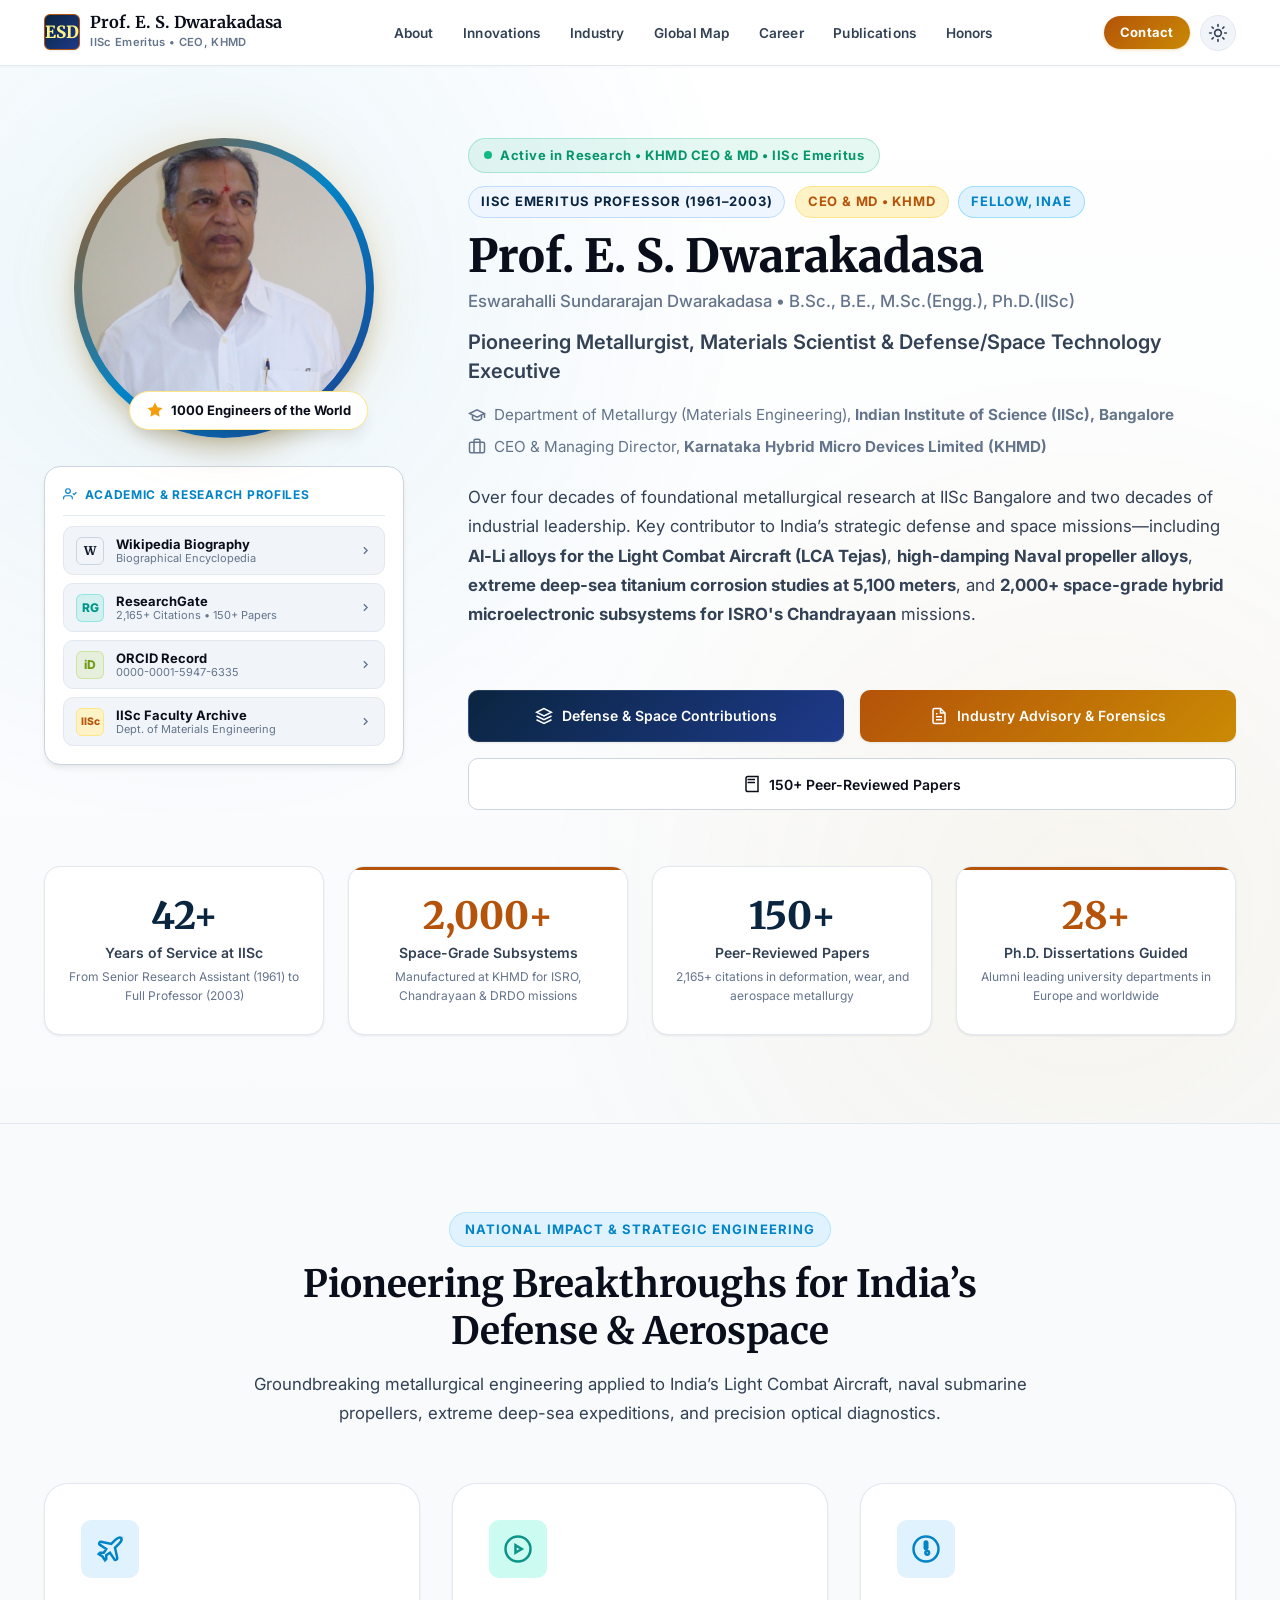
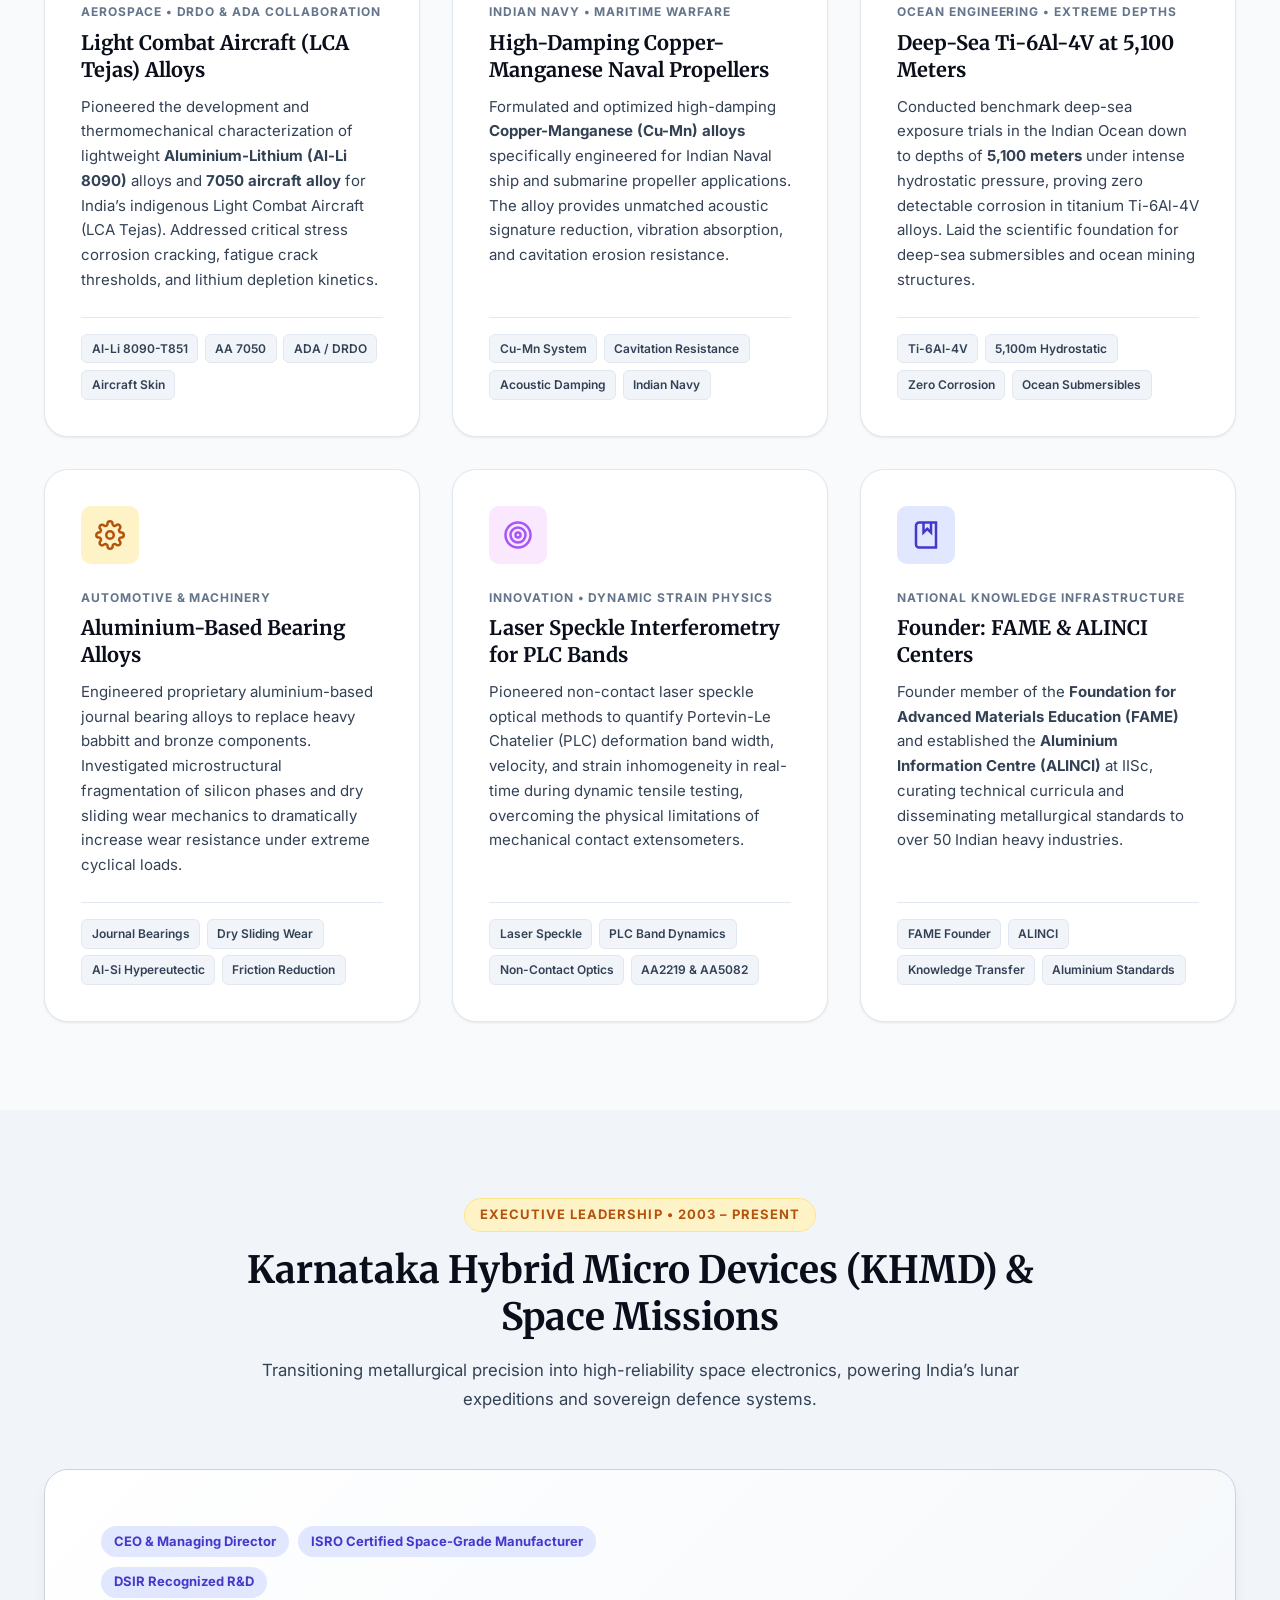
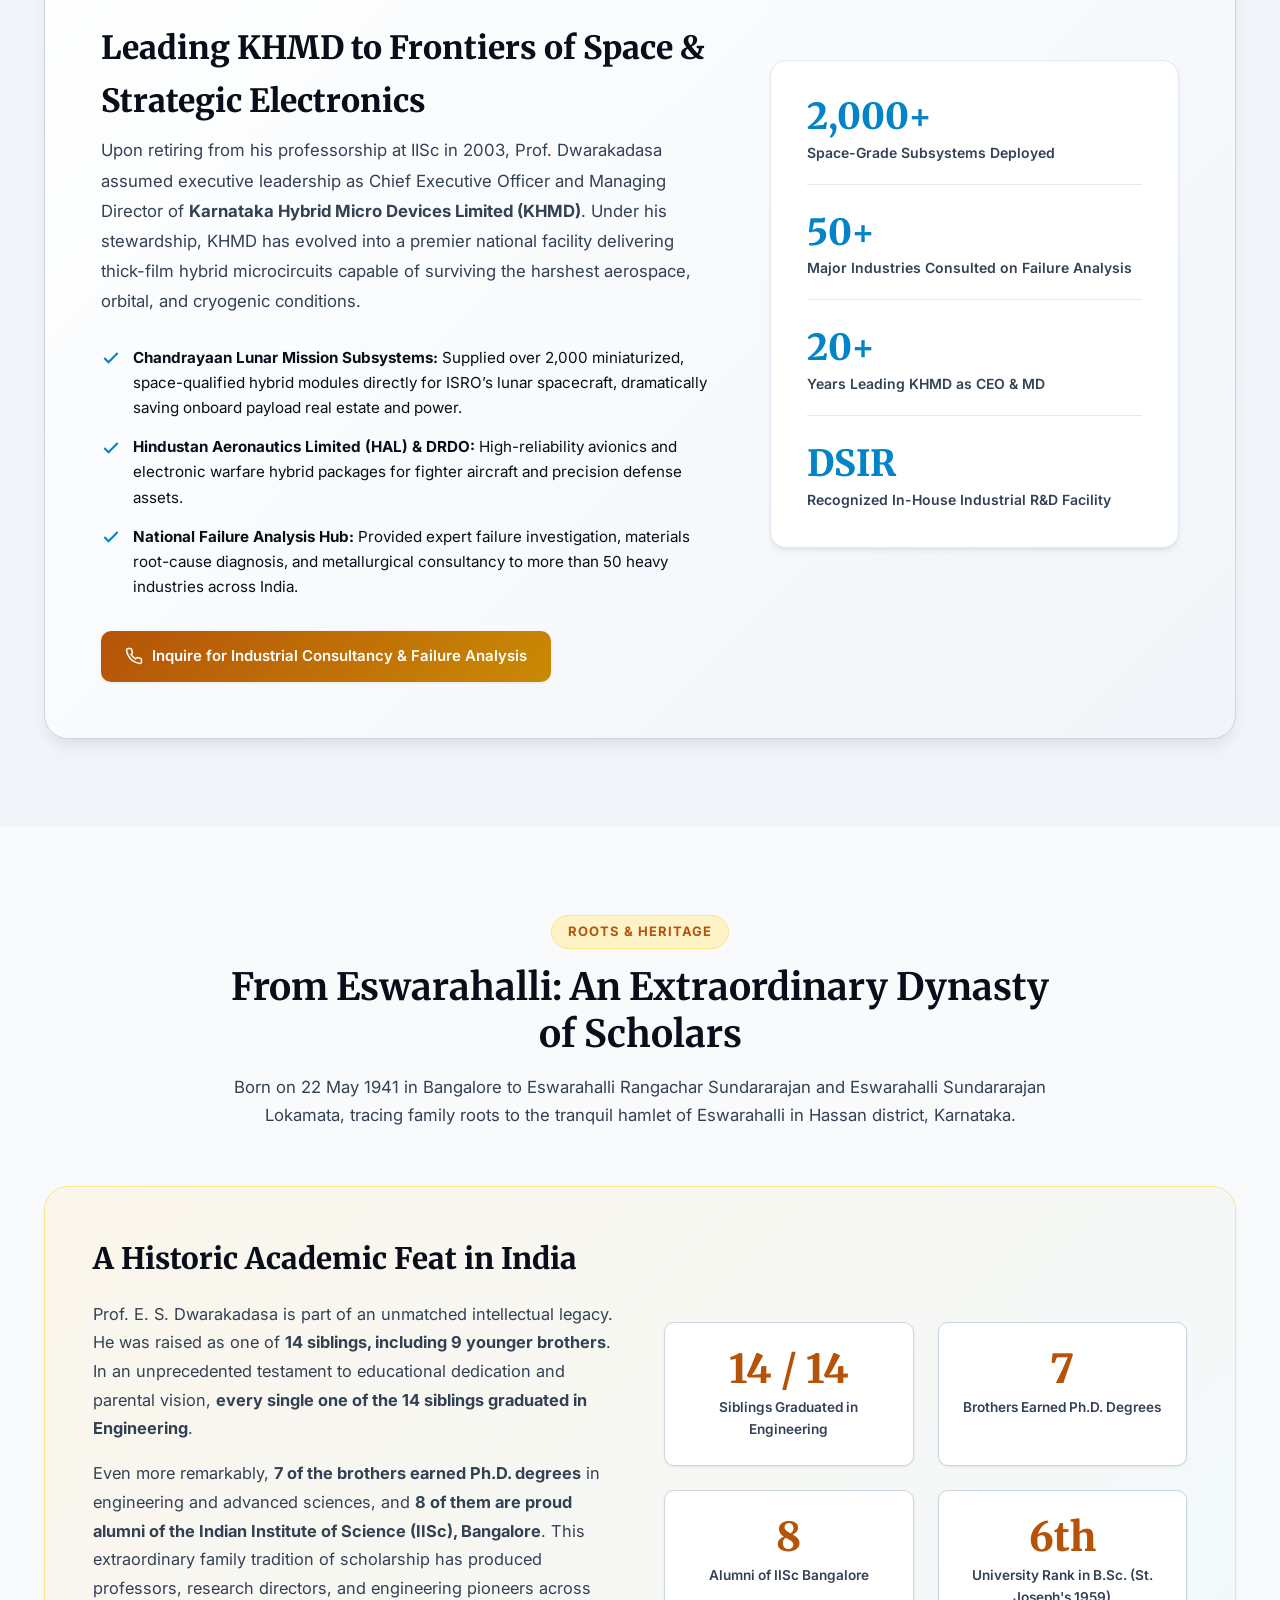
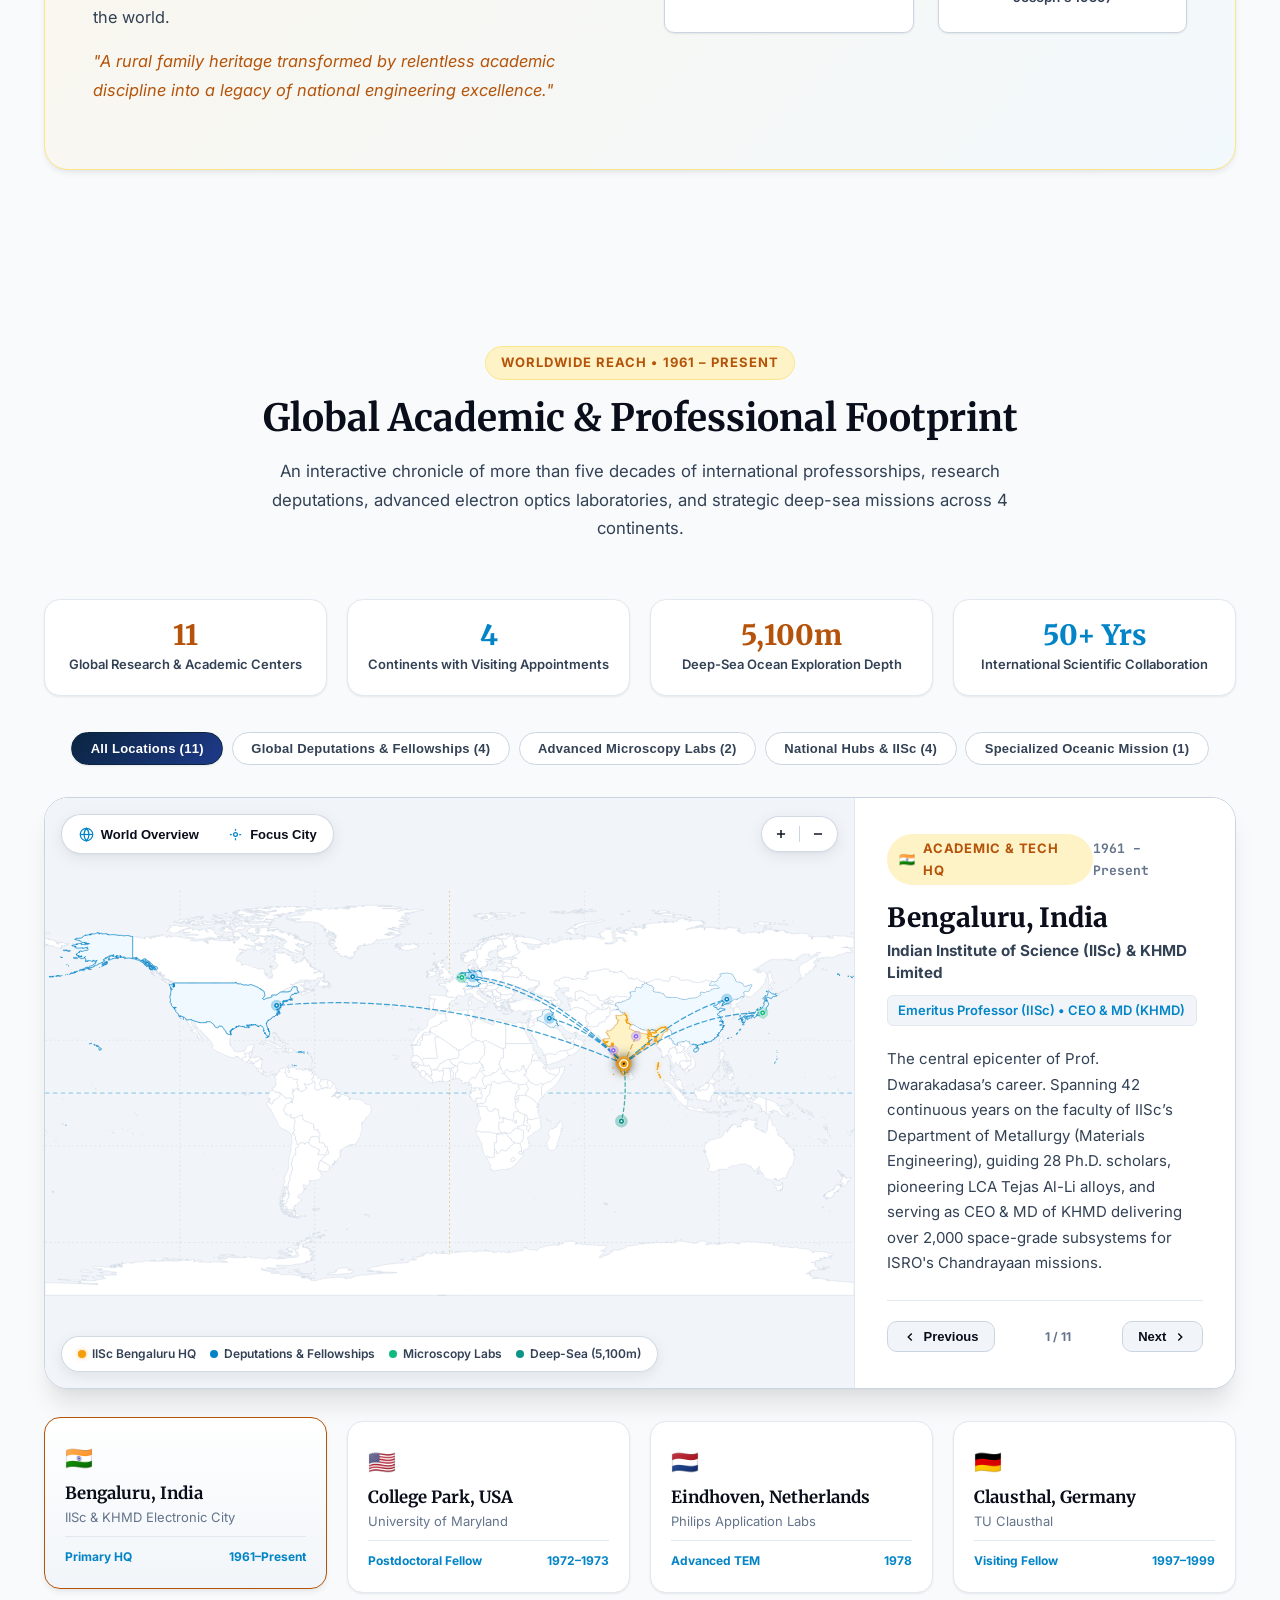
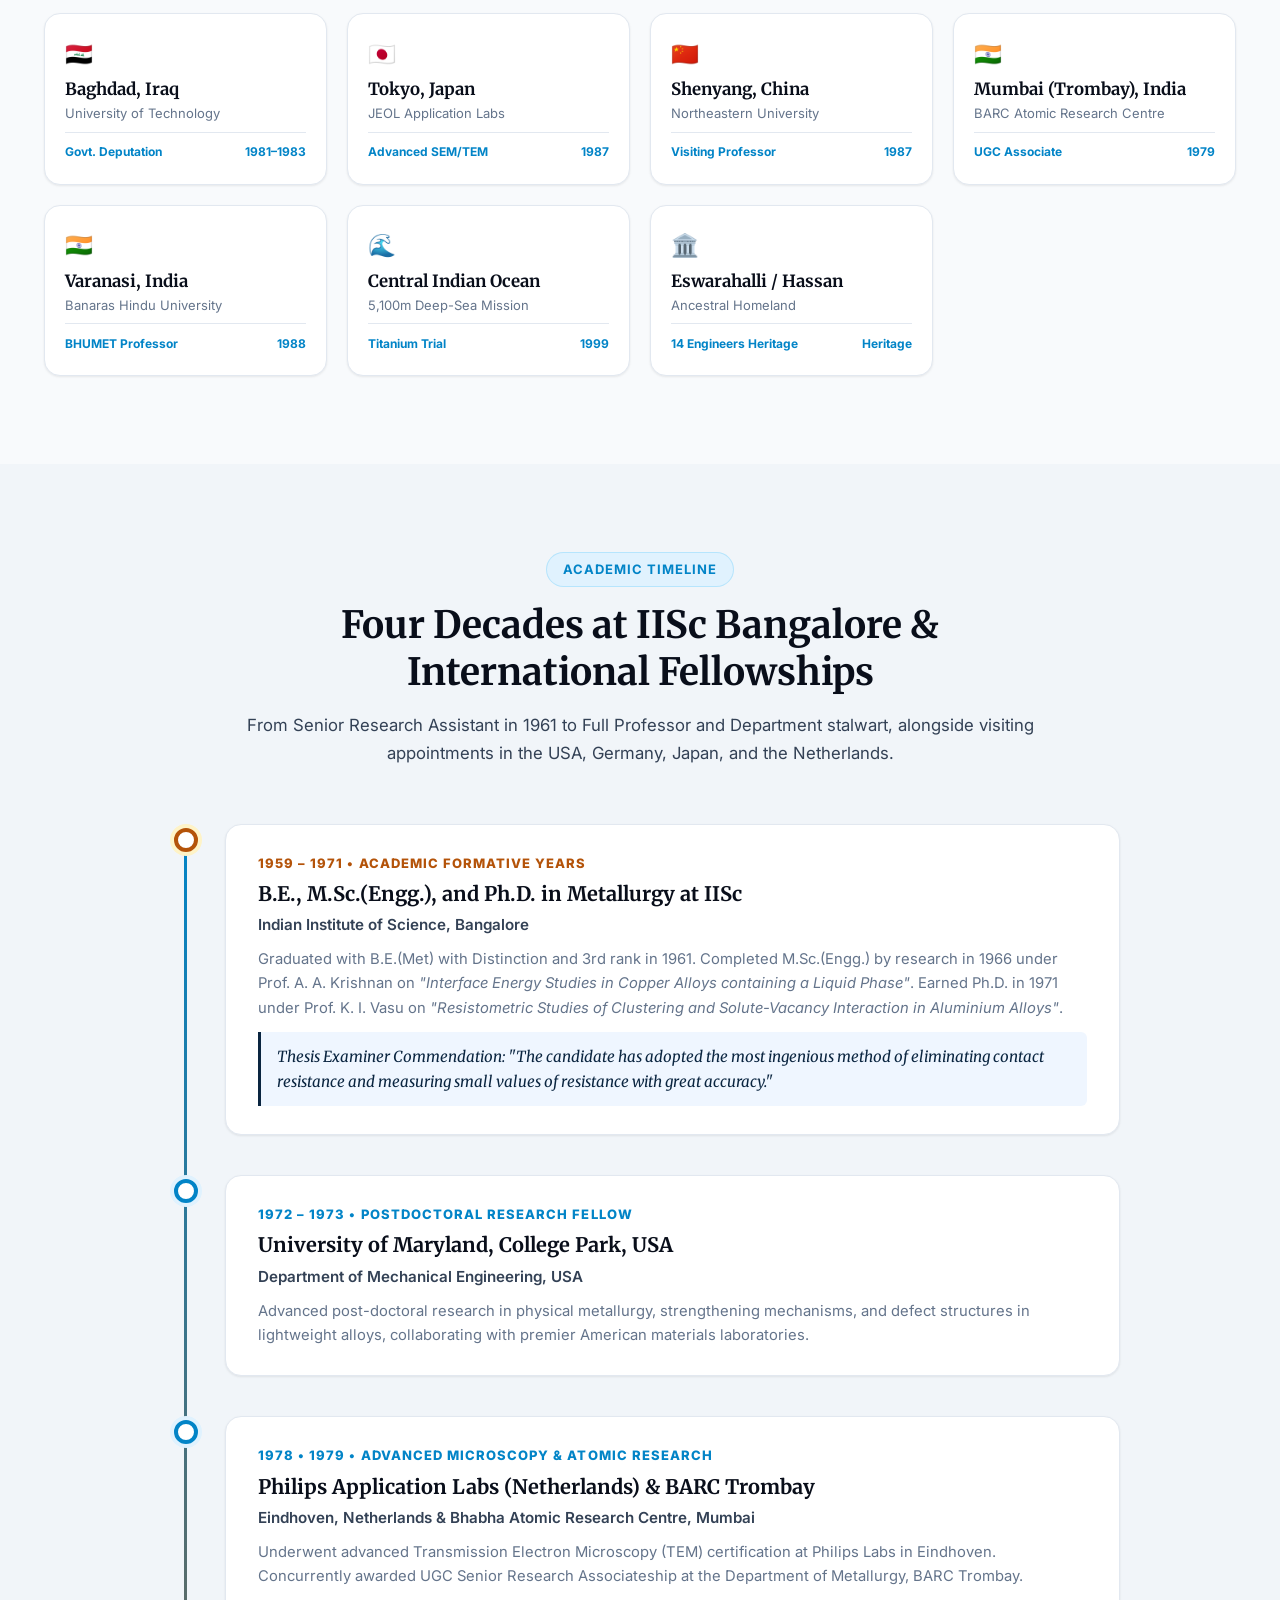
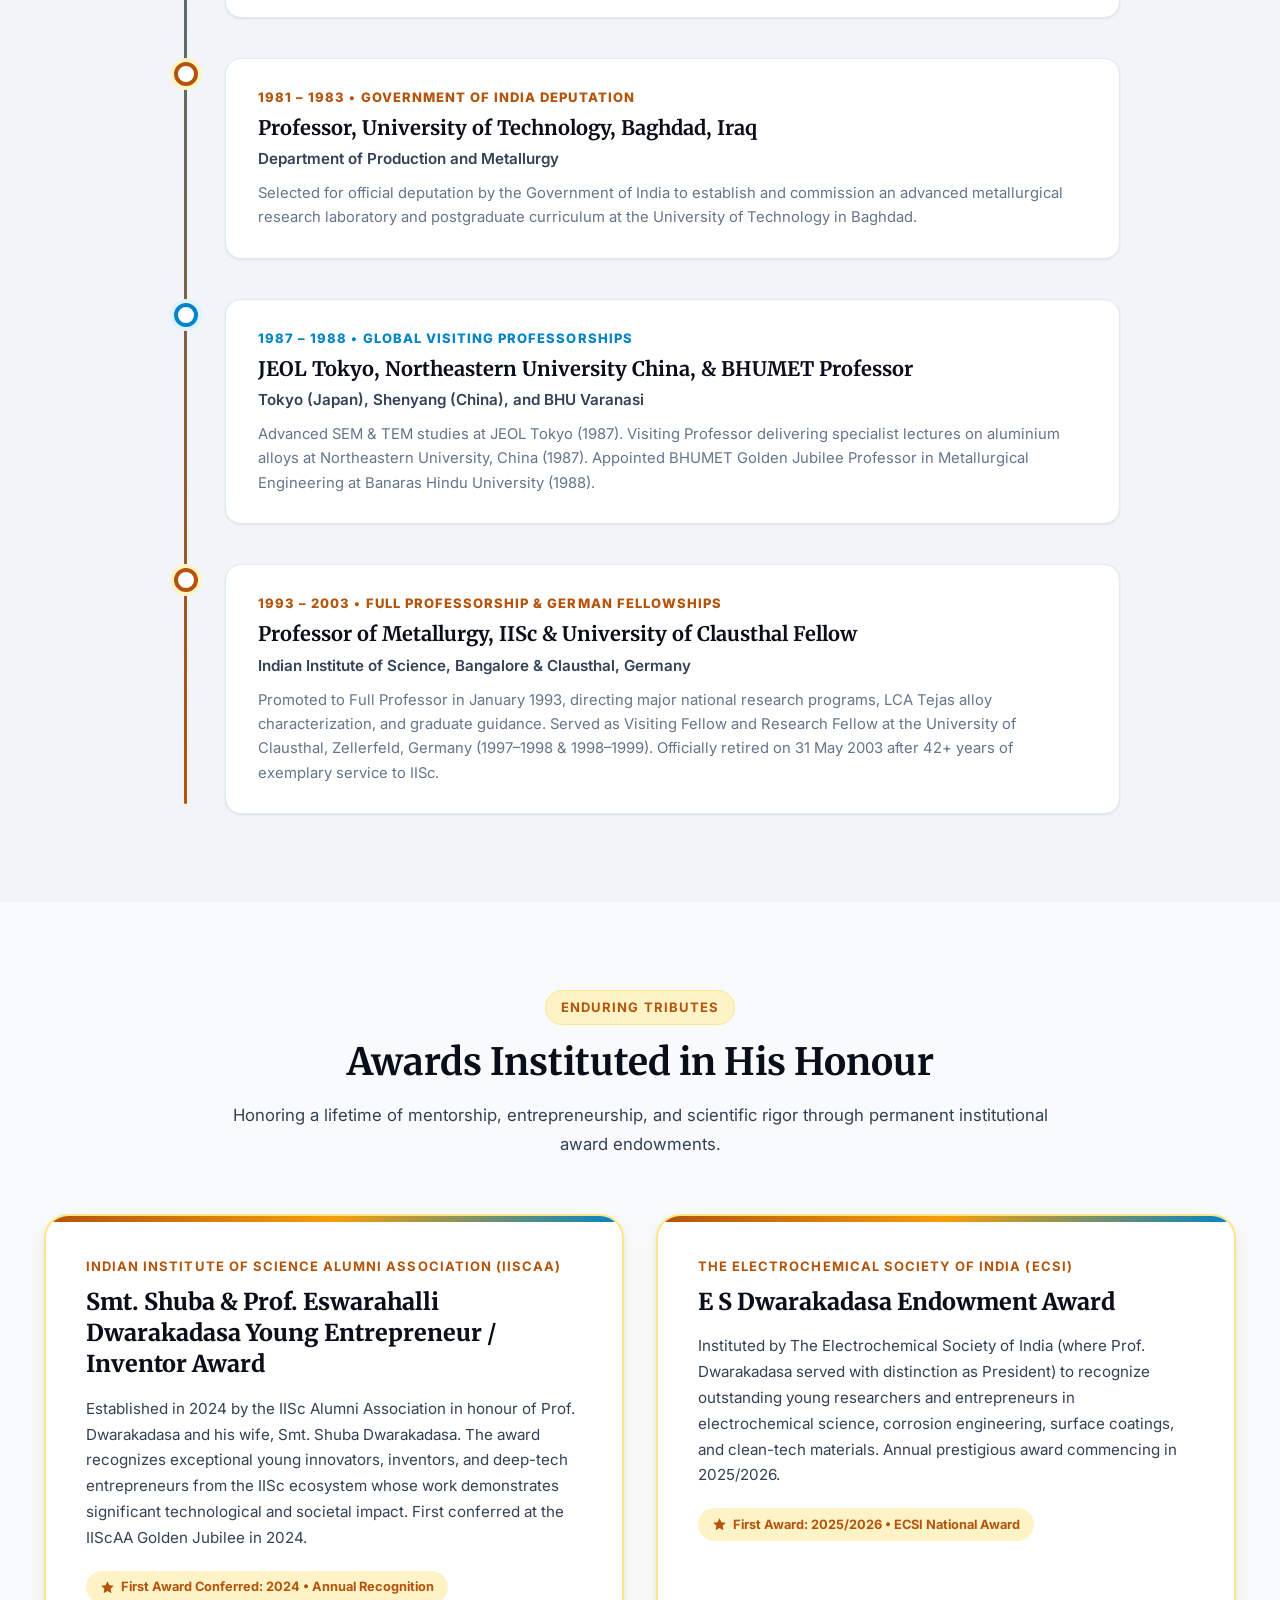
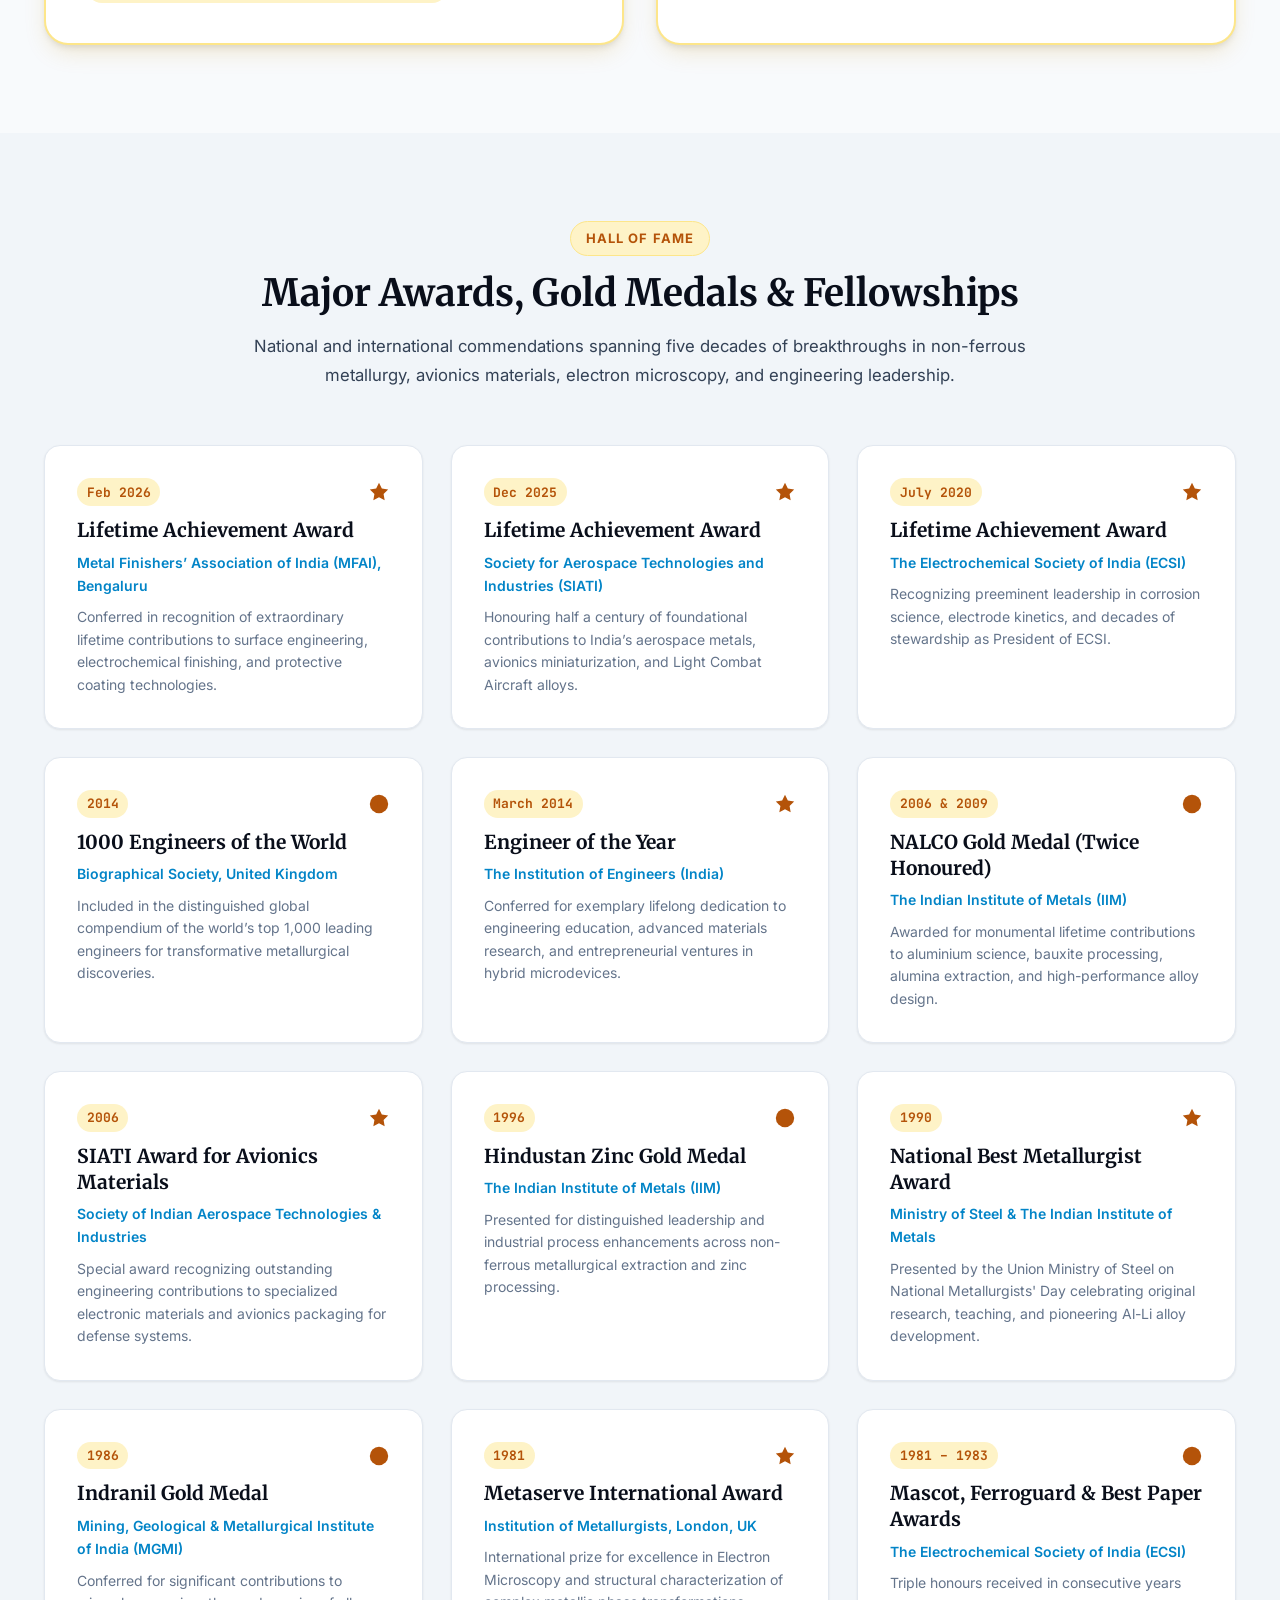
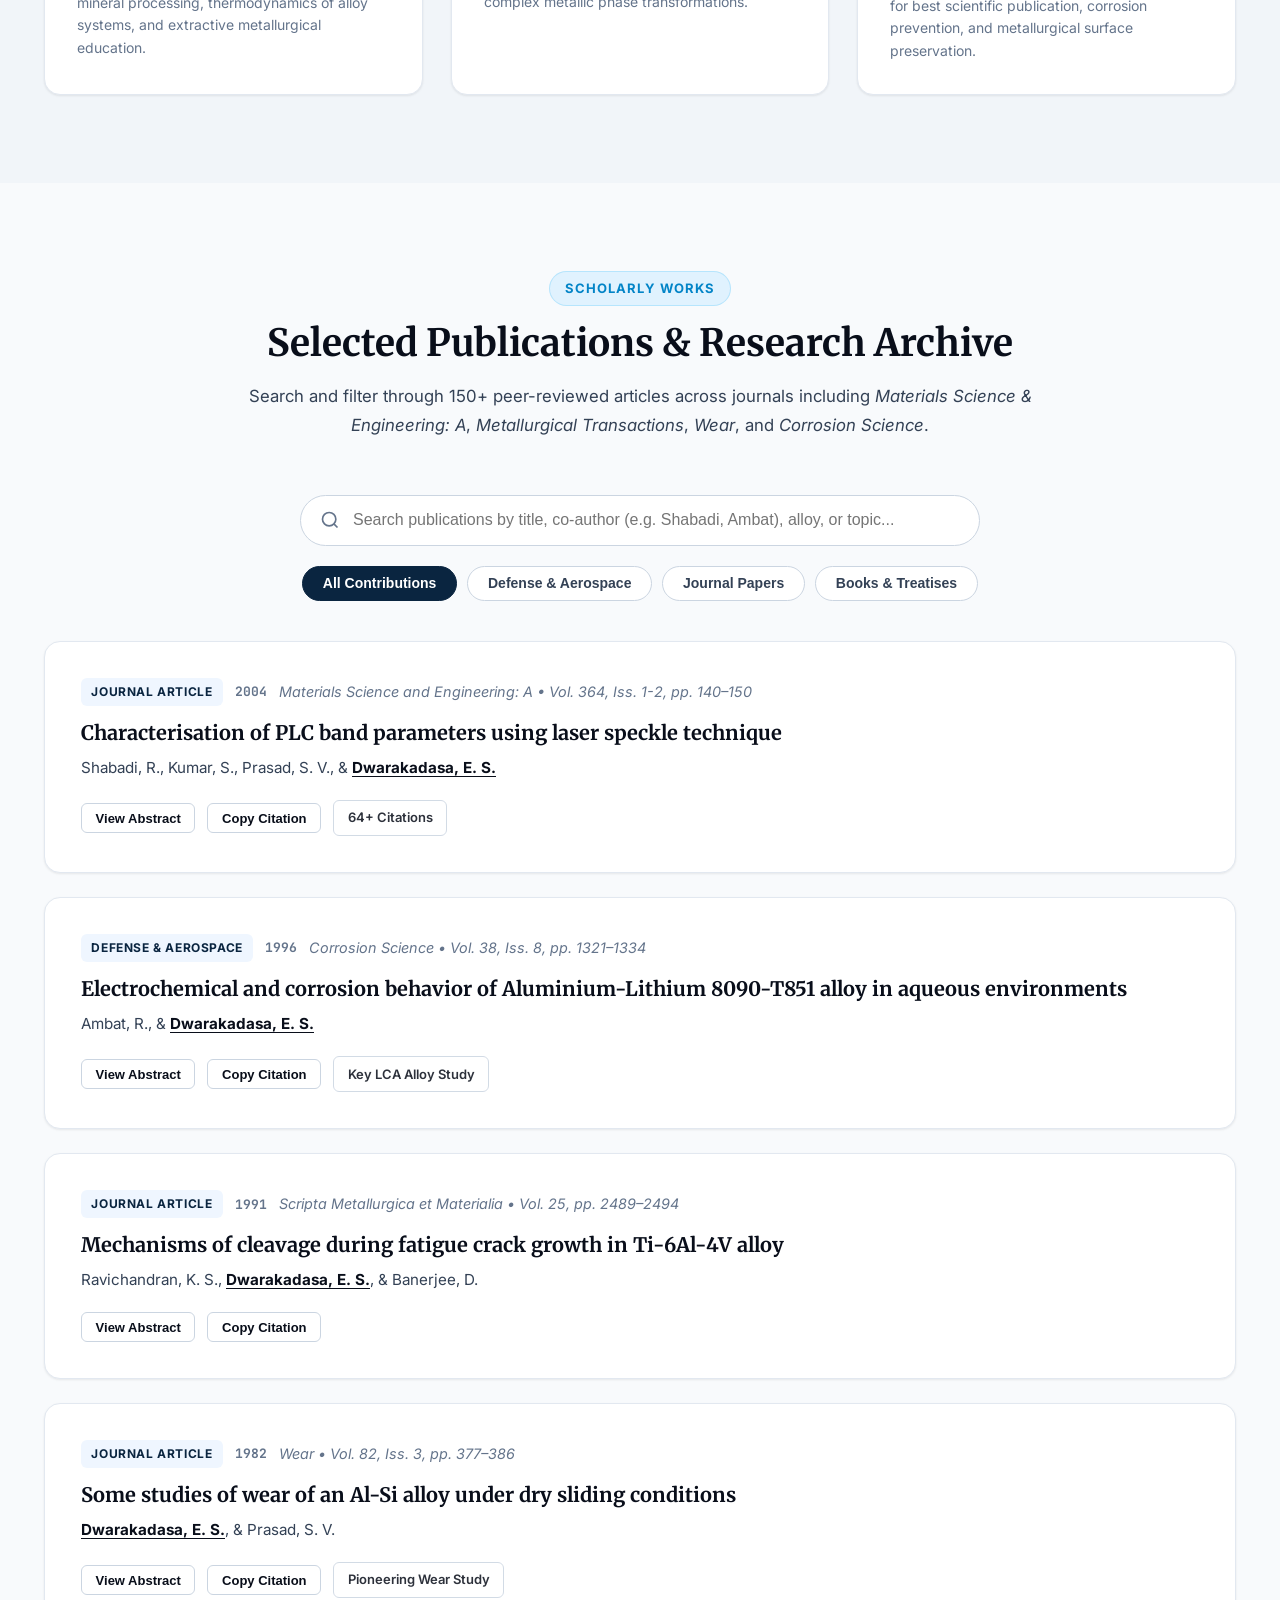
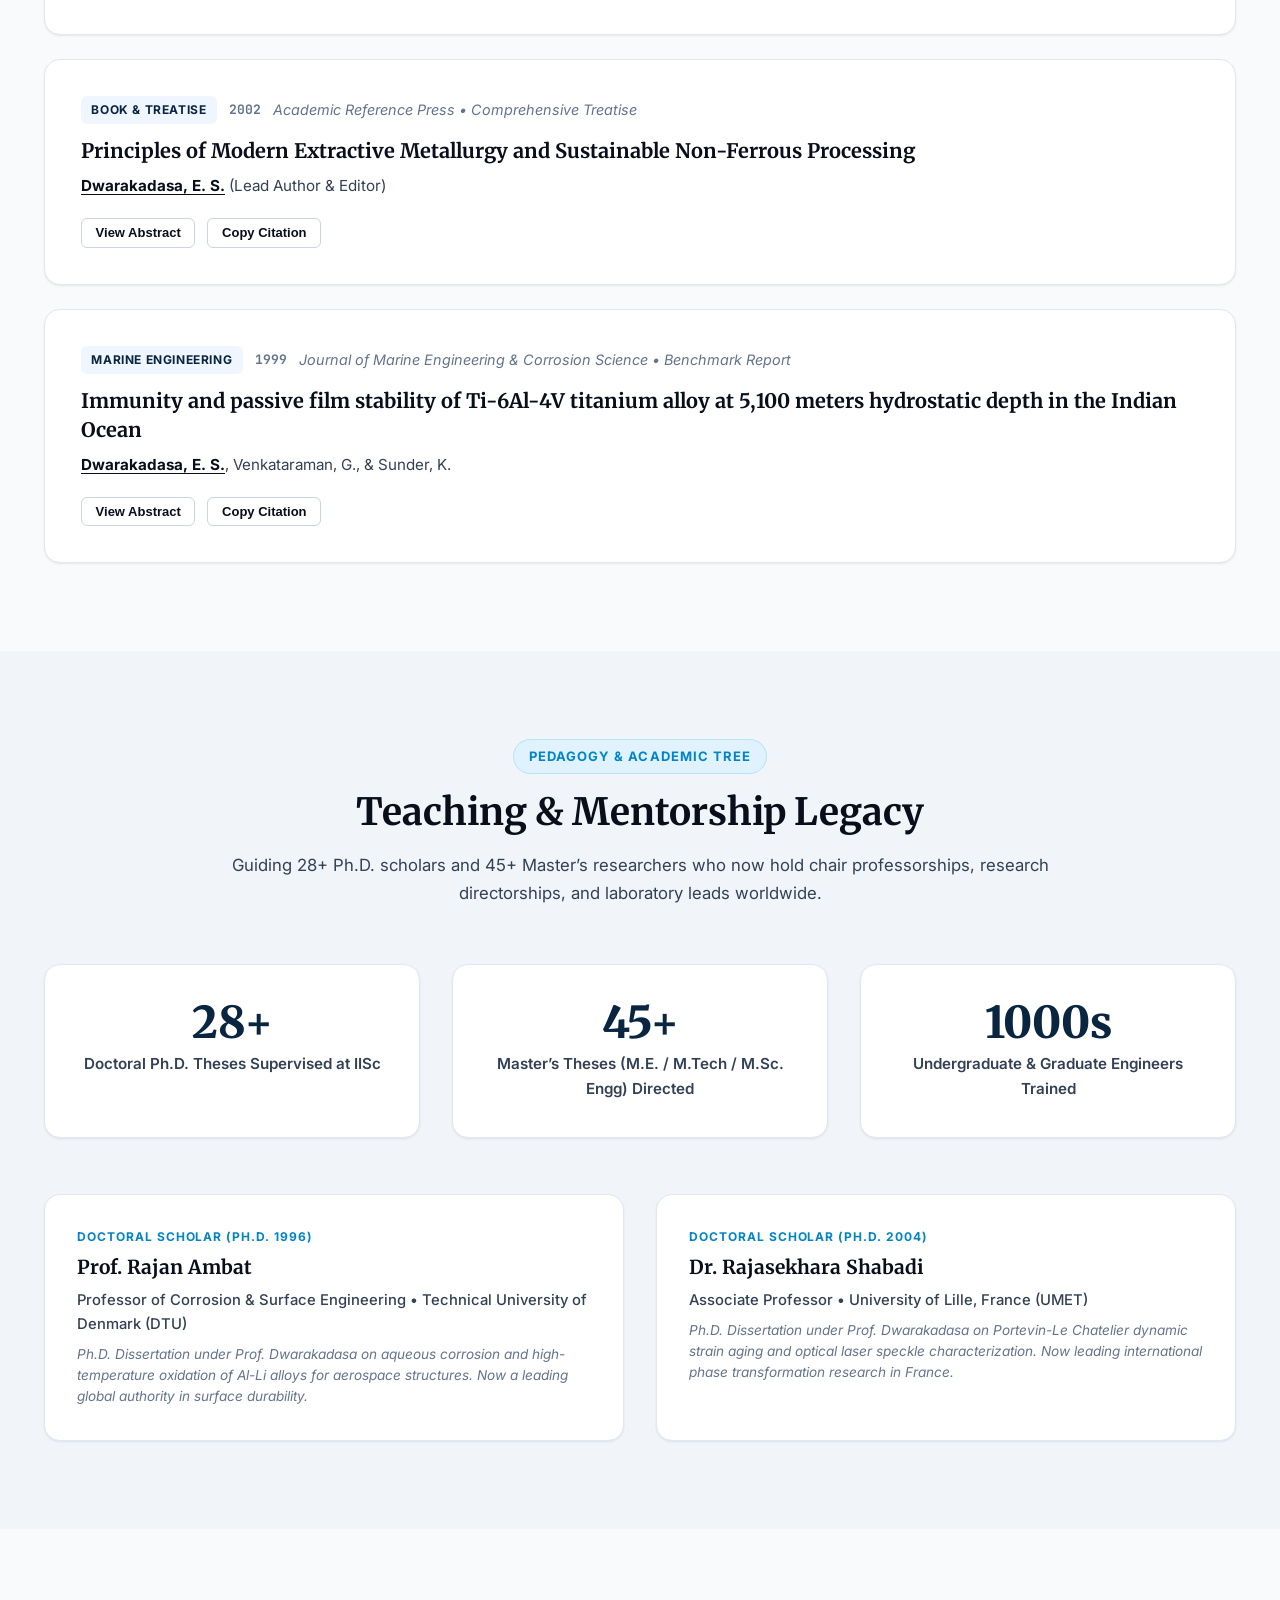
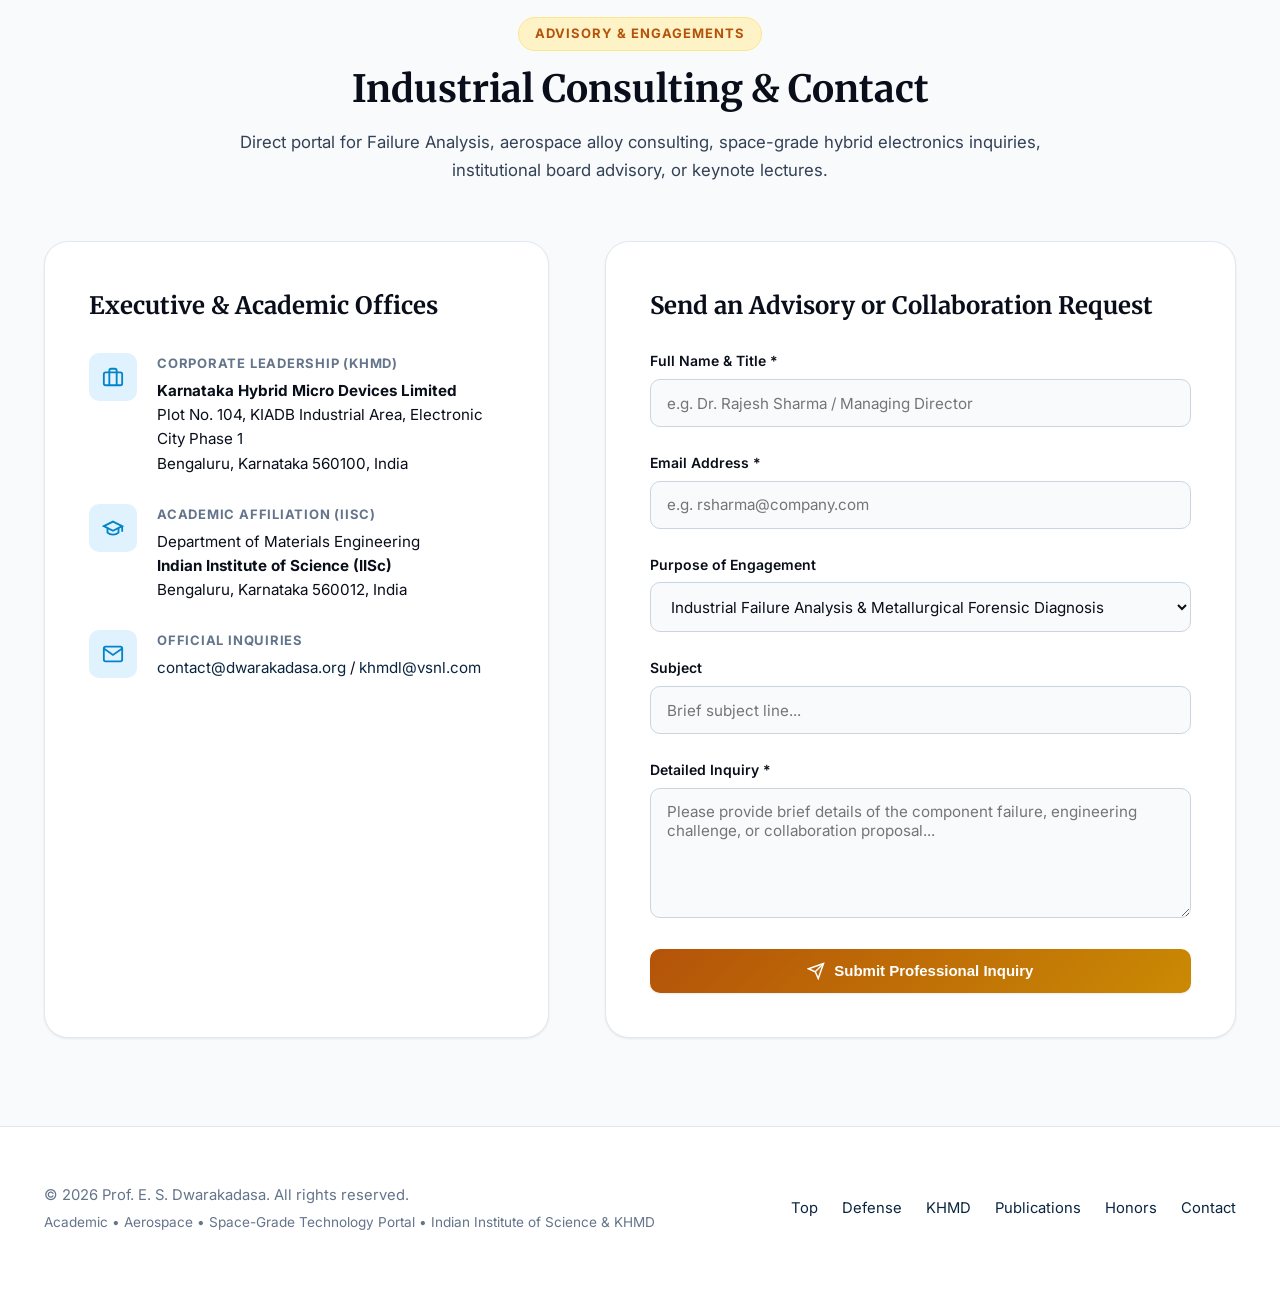
==== index.html @ b6e8fbe9 "Convert mobile hero to flexbox column with align-items center, eliminate navbar/status overflow, and" ====
<!DOCTYPE html>
<html lang="en">
<head>
  <meta charset="UTF-8">
  <meta name="viewport" content="width=device-width, initial-scale=1.0">
  <meta name="description" content="Prof. E. S. Dwarakadasa - Emeritus Professor at Indian Institute of Science (IISc), CEO & MD of Karnataka Hybrid Micro Devices (KHMD), Fellow of INAE, and pioneering metallurgist behind LCA Tejas Al-Li alloys and Chandrayaan space-grade microelectronics.">
  <meta name="author" content="Prof. E. S. Dwarakadasa">
  <meta name="keywords" content="Prof E S Dwarakadasa, Eswarahalli Sundararajan Dwarakadasa, IISc Bangalore, KHMD, Metallurgy, Materials Science, LCA Tejas, Al-Li alloys, Chandrayaan, ISRO, DRDO, 1000 Engineers of the World">

  <title>Prof. E. S. Dwarakadasa | Metallurgical Luminary, IISc Professor &amp; Tech Executive</title>

  <!-- Enterprise Favicon & Device Icons -->
  <link rel="icon" type="image/svg+xml" href="favicon.svg">
  <link rel="icon" type="image/png" sizes="32x32" href="favicon-32x32.png">
  <link rel="icon" type="image/png" sizes="16x16" href="favicon-16x16.png">
  <link rel="apple-touch-icon" sizes="180x180" href="apple-touch-icon.png">
  <link rel="shortcut icon" href="favicon.ico">
  <link rel="manifest" href="site.webmanifest">
  <meta name="theme-color" content="#0a192f">

  <!-- Google Fonts -->
  <link rel="preconnect" href="https://fonts.googleapis.com">
  <link rel="preconnect" href="https://fonts.gstatic.com" crossorigin>
  <link href="https://fonts.googleapis.com/css2?family=Inter:wght@300;400;500;600;700;800&family=Merriweather:ital,wght@0,300;0,400;0,700;0,900;1,300;1,400&family=JetBrains+Mono:wght@400;500;700&display=swap" rel="stylesheet">

  <!-- Realistic Vector World Map Engine (100% Offline / Zero API Keys) -->

  <!-- Main Stylesheet (v2.1 Mobile Flexbox Precision & Alignment) -->
  <link rel="stylesheet" href="css/style.css?v=2.1">
</head>
<body>

  <!-- Scroll Reading Progress Indicator -->
  <div id="reading-progress"></div>

  <!-- ======================================================================
       ENTERPRISE NAVIGATION BAR
       ====================================================================== -->
  <header class="navbar" id="navbar">
    <div class="container nav-container">
      <!-- Brand Logo / Emblem -->
      <a href="#hero" class="nav-brand" aria-label="Prof E. S. Dwarakadasa Profile Home">
        <div class="brand-emblem">ESD</div>
        <div class="brand-info">
          <span class="brand-name">Prof. E. S. Dwarakadasa</span>
          <span class="brand-credentials">IISc Emeritus &bull; CEO, KHMD</span>
        </div>
      </a>

      <!-- Navigation Links -->
      <nav>
        <ul class="nav-menu" id="nav-menu">
          <li><a href="#about" class="nav-link">About</a></li>
          <li><a href="#breakthroughs" class="nav-link">Innovations</a></li>
          <li><a href="#industry" class="nav-link">Industry</a></li>
          <li><a href="#global-map" class="nav-link">Global Map</a></li>
          <li><a href="#career" class="nav-link">Career</a></li>
          <li><a href="#publications" class="nav-link">Publications</a></li>
          <li><a href="#awards" class="nav-link">Honors</a></li>
        </ul>
      </nav>

      <!-- Action Items & Controls -->
      <div class="nav-actions">
        <a href="#contact" class="nav-cta-btn">Contact</a>
        <!-- Dark / Light Mode Toggle Button -->
        <button id="theme-toggle-btn" class="theme-toggle-btn" aria-label="Toggle Dark or Light theme" title="Toggle Theme">
          <svg id="theme-icon" width="20" height="20" viewBox="0 0 24 24" fill="none" stroke="currentColor" stroke-width="2" stroke-linecap="round" stroke-linejoin="round">
            <circle cx="12" cy="12" r="4"></circle>
            <path d="M12 2v2"></path>
            <path d="M12 20v2"></path>
            <path d="m4.93 4.93 1.41 1.41"></path>
            <path d="m17.66 17.66 1.41 1.41"></path>
            <path d="M2 12h2"></path>
            <path d="M20 12h2"></path>
            <path d="m6.34 17.66-1.41 1.41"></path>
            <path d="m19.07 4.93-1.41 1.41"></path>
          </svg>
        </button>

        <!-- Mobile Hamburger Toggle -->
        <button id="nav-hamburger-btn" class="nav-hamburger" aria-label="Toggle navigation menu" aria-expanded="false">
          <svg width="22" height="22" viewBox="0 0 24 24" fill="none" stroke="currentColor" stroke-width="2" stroke-linecap="round" stroke-linejoin="round">
            <line x1="3" y1="12" x2="21" y2="12"></line>
            <line x1="3" y1="6" x2="21" y2="6"></line>
            <line x1="3" y1="18" x2="21" y2="18"></line>
          </svg>
        </button>
      </div>
    </div>
  </header>

  <main>
    <!-- ======================================================================
         HERO SECTION: EXECUTIVE & SCHOLAR PROFILE
         ====================================================================== -->
    <section class="hero-section" id="hero">
      <div class="container">
        <div class="hero-grid">
          <!-- Portrait & Distinctions Frame -->
          <div class="hero-profile-wrapper">
            <div class="hero-avatar-container">
              <div class="hero-avatar-glow"></div>
              <div class="hero-avatar-frame">
                <img src="assets/images/prof-dwarakadasa.jpg" alt="Prof. E. S. Dwarakadasa Official Portrait" class="hero-avatar-img" onerror="this.onerror=null; this.src='https://upload.wikimedia.org/wikipedia/commons/f/fa/Picture_of_Prof._E.S.Dwarakadasa.jpg';">
              </div>
              <div class="hero-badge-floating">
                <svg width="18" height="18" viewBox="0 0 24 24" fill="#f59e0b">
                  <polygon points="12 2 15.09 8.26 22 9.27 17 14.14 18.18 21.02 12 17.77 5.82 21.02 7 14.14 2 9.27 8.91 8.26 12 2"></polygon>
                </svg>
                <span>1000 Engineers of the World</span>
              </div>
            </div>

            <!-- Verified Profiles & Distinctions Card (Fills Left Space & Balances Hero) -->
            <div class="hero-profile-card">
              <div class="profile-card-header">
                <svg width="14" height="14" viewBox="0 0 24 24" fill="none" stroke="currentColor" stroke-width="2">
                  <path d="M16 21v-2a4 4 0 0 0-4-4H5a4 4 0 0 0-4 4v2"></path>
                  <circle cx="8.5" cy="7" r="4"></circle>
                  <polyline points="17 11 19 13 23 9"></polyline>
                </svg>
                <span>Academic &amp; Research Profiles</span>
              </div>

              <div class="profile-links-list">
                <a href="https://en.wikipedia.org/wiki/E._S._Dwarakadasa" target="_blank" rel="noopener noreferrer" class="profile-link-item" title="Wikipedia Biography">
                  <span class="profile-link-icon wiki-icon">W</span>
                  <div class="profile-link-info">
                    <span class="profile-link-name">Wikipedia Biography</span>
                    <span class="profile-link-sub">Biographical Encyclopedia</span>
                  </div>
                  <svg class="profile-link-arrow" width="13" height="13" viewBox="0 0 24 24" fill="none" stroke="currentColor" stroke-width="2.5"><polyline points="9 18 15 12 9 6"></polyline></svg>
                </a>

                <a href="https://www.researchgate.net/profile/Dwarakadasa-Eswarahalli" target="_blank" rel="noopener noreferrer" class="profile-link-item" title="ResearchGate Profile">
                  <span class="profile-link-icon rg-icon">RG</span>
                  <div class="profile-link-info">
                    <span class="profile-link-name">ResearchGate</span>
                    <span class="profile-link-sub">2,165+ Citations &bull; 150+ Papers</span>
                  </div>
                  <svg class="profile-link-arrow" width="13" height="13" viewBox="0 0 24 24" fill="none" stroke="currentColor" stroke-width="2.5"><polyline points="9 18 15 12 9 6"></polyline></svg>
                </a>

                <a href="https://orcid.org/0000-0001-5947-6335" target="_blank" rel="noopener noreferrer" class="profile-link-item" title="ORCID Official ID">
                  <span class="profile-link-icon orcid-icon">iD</span>
                  <div class="profile-link-info">
                    <span class="profile-link-name">ORCID Record</span>
                    <span class="profile-link-sub">0000-0001-5947-6335</span>
                  </div>
                  <svg class="profile-link-arrow" width="13" height="13" viewBox="0 0 24 24" fill="none" stroke="currentColor" stroke-width="2.5"><polyline points="9 18 15 12 9 6"></polyline></svg>
                </a>

                <a href="https://iisc.ac.in" target="_blank" rel="noopener noreferrer" class="profile-link-item" title="IISc Bangalore Faculty Archive">
                  <span class="profile-link-icon iisc-icon">IISc</span>
                  <div class="profile-link-info">
                    <span class="profile-link-name">IISc Faculty Archive</span>
                    <span class="profile-link-sub">Dept. of Materials Engineering</span>
                  </div>
                  <svg class="profile-link-arrow" width="13" height="13" viewBox="0 0 24 24" fill="none" stroke="currentColor" stroke-width="2.5"><polyline points="9 18 15 12 9 6"></polyline></svg>
                </a>
              </div>
            </div>
          </div>

          <!-- Academic & Executive Identity -->
          <div class="hero-content">
            <div class="hero-live-status">
              <span class="live-dot"></span>
              <span>Active in Research &bull; KHMD CEO &amp; MD &bull; IISc Emeritus</span>
            </div>
            <div class="hero-honorific">
              <span class="role-pill iisc">IISc Emeritus Professor (1961–2003)</span>
              <span class="role-pill ceo">CEO &amp; MD &bull; KHMD</span>
              <span class="role-pill fellow">Fellow, INAE</span>
            </div>
            
            <h1 class="hero-name">Prof. E. S. Dwarakadasa</h1>
            <div class="hero-fullname">Eswarahalli Sundararajan Dwarakadasa &bull; B.Sc., B.E., M.Sc.(Engg.), Ph.D.(IISc)</div>
            
            <h2 class="hero-title">
              Pioneering Metallurgist, Materials Scientist &amp; Defense/Space Technology Executive
            </h2>

            <div class="hero-affiliations">
              <div class="affiliation-item">
                <svg width="18" height="18" viewBox="0 0 24 24" fill="none" stroke="currentColor" stroke-width="2">
                  <path d="M22 10v6M2 10l10-5 10 5-10 5z"></path>
                  <path d="M6 12v5c3 3 9 3 12 0v-5"></path>
                </svg>
                <span>Department of Metallurgy (Materials Engineering), <strong>Indian Institute of Science (IISc), Bangalore</strong></span>
              </div>
              <div class="affiliation-item">
                <svg width="18" height="18" viewBox="0 0 24 24" fill="none" stroke="currentColor" stroke-width="2">
                  <rect x="2" y="7" width="20" height="14" rx="2" ry="2"></rect>
                  <path d="M16 21V5a2 2 0 0 0-2-2h-4a2 2 0 0 0-2 2v16"></path>
                </svg>
                <span>CEO &amp; Managing Director, <strong>Karnataka Hybrid Micro Devices Limited (KHMD)</strong></span>
              </div>
            </div>

            <p class="hero-summary">
              Over four decades of foundational metallurgical research at IISc Bangalore and two decades of industrial leadership. Key contributor to India’s strategic defense and space missions—including <strong>Al-Li alloys for the Light Combat Aircraft (LCA Tejas)</strong>, <strong>high-damping Naval propeller alloys</strong>, <strong>extreme deep-sea titanium corrosion studies at 5,100 meters</strong>, and <strong>2,000+ space-grade hybrid microelectronic subsystems for ISRO's Chandrayaan</strong> missions.
            </p>

            <!-- Call to Actions (Balanced 3-Column Executive Grid) -->
            <div class="hero-ctas">
              <a href="#breakthroughs" class="btn btn-primary">
                <svg width="18" height="18" viewBox="0 0 24 24" fill="none" stroke="currentColor" stroke-width="2">
                  <polygon points="12 2 2 7 12 12 22 7 12 2"></polygon>
                  <polyline points="2 17 12 22 22 17"></polyline>
                  <polyline points="2 12 12 17 22 12"></polyline>
                </svg>
                Defense &amp; Space Contributions
              </a>

              <a href="#contact" class="btn btn-gold">
                <svg width="18" height="18" viewBox="0 0 24 24" fill="none" stroke="currentColor" stroke-width="2">
                  <path d="M14 2H6a2 2 0 0 0-2 2v16a2 2 0 0 0 2 2h12a2 2 0 0 0 2-2V8z"></path>
                  <polyline points="14 2 14 8 20 8"></polyline>
                  <line x1="16" y1="13" x2="8" y2="13"></line>
                  <line x1="16" y1="17" x2="8" y2="17"></line>
                  <polyline points="10 9 9 9 8 9"></polyline>
                </svg>
                Industry Advisory &amp; Forensics
              </a>

              <a href="#publications" class="btn btn-outline">
                <svg width="18" height="18" viewBox="0 0 24 24" fill="none" stroke="currentColor" stroke-width="2">
                  <path d="M4 19.5v-15A2.5 2.5 0 0 1 6.5 2H20v20H6.5a2.5 2.5 0 0 1-2.5-2.5Z"></path>
                  <path d="M6 6h10"></path>
                  <path d="M6 10h10"></path>
                </svg>
                150+ Peer-Reviewed Papers
              </a>
            </div>
          </div>
        </div>

        <!-- Strategic Highlights Strip -->
        <div class="strategic-strip">
          <div class="stat-card">
            <div class="stat-number">42+</div>
            <div class="stat-label">Years of Service at IISc</div>
            <div class="stat-sublabel">From Senior Research Assistant (1961) to Full Professor (2003)</div>
          </div>
          <div class="stat-card gold-border">
            <div class="stat-number gold-text">2,000+</div>
            <div class="stat-label">Space-Grade Subsystems</div>
            <div class="stat-sublabel">Manufactured at KHMD for ISRO, Chandrayaan &amp; DRDO missions</div>
          </div>
          <div class="stat-card">
            <div class="stat-number">150+</div>
            <div class="stat-label">Peer-Reviewed Papers</div>
            <div class="stat-sublabel">2,165+ citations in deformation, wear, and aerospace metallurgy</div>
          </div>
          <div class="stat-card gold-border">
            <div class="stat-number gold-text">28+</div>
            <div class="stat-label">Ph.D. Dissertations Guided</div>
            <div class="stat-sublabel">Alumni leading university departments in Europe and worldwide</div>
          </div>
        </div>
      </div>
    </section>

    <!-- ======================================================================
         STRATEGIC DEFENSE, AEROSPACE & MARITIME BREAKTHROUGHS
         ====================================================================== -->
    <section id="breakthroughs">
      <div class="container">
        <div class="section-header">
          <span class="section-tag">National Impact &amp; Strategic Engineering</span>
          <h2 class="section-title">Pioneering Breakthroughs for India’s Defense &amp; Aerospace</h2>
          <p class="section-subtitle">
            Groundbreaking metallurgical engineering applied to India’s Light Combat Aircraft, naval submarine propellers, extreme deep-sea expeditions, and precision optical diagnostics.
          </p>
        </div>

        <div class="breakthrough-grid">
          <!-- Card 1: LCA Tejas Al-Li & 7050 Alloys -->
          <div class="breakthrough-card">
            <div class="breakthrough-icon-box icon-aerospace">
              <svg width="30" height="30" viewBox="0 0 24 24" fill="none" stroke="currentColor" stroke-width="2">
                <path d="M17.8 19.2 16 11l3.5-3.5C21 6 21.5 4 21 3c-1-.5-3 0-4.5 1.5L13 8 4.8 6.2c-.5-.1-.9.1-1.1.5l-.3.5c-.2.5-.1 1 .3 1.3L9 12l-2 3H4l-1 1 3 2 2 3 1-1v-3l3-2 3.5 5.3c.3.4.8.5 1.3.3l.5-.3c.4-.2.6-.6.5-1.1z"/>
              </svg>
            </div>
            <span class="breakthrough-domain">Aerospace &bull; DRDO &amp; ADA Collaboration</span>
            <h3 class="breakthrough-title">Light Combat Aircraft (LCA Tejas) Alloys</h3>
            <p class="breakthrough-desc">
              Pioneered the development and thermomechanical characterization of lightweight <strong>Aluminium-Lithium (Al-Li 8090)</strong> alloys and <strong>7050 aircraft alloy</strong> for India’s indigenous Light Combat Aircraft (LCA Tejas). Addressed critical stress corrosion cracking, fatigue crack thresholds, and lithium depletion kinetics.
            </p>
            <div class="breakthrough-tags">
              <span class="tech-tag">Al-Li 8090-T851</span>
              <span class="tech-tag">AA 7050</span>
              <span class="tech-tag">ADA / DRDO</span>
              <span class="tech-tag">Aircraft Skin</span>
            </div>
          </div>

          <!-- Card 2: Naval Propeller Cu-Mn Alloys -->
          <div class="breakthrough-card">
            <div class="breakthrough-icon-box icon-navy">
              <svg width="30" height="30" viewBox="0 0 24 24" fill="none" stroke="currentColor" stroke-width="2">
                <circle cx="12" cy="12" r="10"></circle>
                <path d="m10 15 5-3-5-3v6Z"></path>
              </svg>
            </div>
            <span class="breakthrough-domain">Indian Navy &bull; Maritime Warfare</span>
            <h3 class="breakthrough-title">High-Damping Copper-Manganese Naval Propellers</h3>
            <p class="breakthrough-desc">
              Formulated and optimized high-damping <strong>Copper-Manganese (Cu-Mn) alloys</strong> specifically engineered for Indian Naval ship and submarine propeller applications. The alloy provides unmatched acoustic signature reduction, vibration absorption, and cavitation erosion resistance.
            </p>
            <div class="breakthrough-tags">
              <span class="tech-tag">Cu-Mn System</span>
              <span class="tech-tag">Cavitation Resistance</span>
              <span class="tech-tag">Acoustic Damping</span>
              <span class="tech-tag">Indian Navy</span>
            </div>
          </div>

          <!-- Card 3: Deep-Sea Titanium 5,100m -->
          <div class="breakthrough-card">
            <div class="breakthrough-icon-box icon-deepsea">
              <svg width="30" height="30" viewBox="0 0 24 24" fill="none" stroke="currentColor" stroke-width="2">
                <path d="M12 2a10 10 0 1 0 10 10A10 10 0 0 0 12 2zm1 14.5a1.5 1.5 0 1 1 0-3 1.5 1.5 0 0 1 0 3zm0-5.5a1 1 0 0 1-2 0V7a1 1 0 0 1 2 0z"/>
              </svg>
            </div>
            <span class="breakthrough-domain">Ocean Engineering &bull; Extreme Depths</span>
            <h3 class="breakthrough-title">Deep-Sea Ti-6Al-4V at 5,100 Meters</h3>
            <p class="breakthrough-desc">
              Conducted benchmark deep-sea exposure trials in the Indian Ocean down to depths of <strong>5,100 meters</strong> under intense hydrostatic pressure, proving zero detectable corrosion in titanium Ti-6Al-4V alloys. Laid the scientific foundation for deep-sea submersibles and ocean mining structures.
            </p>
            <div class="breakthrough-tags">
              <span class="tech-tag">Ti-6Al-4V</span>
              <span class="tech-tag">5,100m Hydrostatic</span>
              <span class="tech-tag">Zero Corrosion</span>
              <span class="tech-tag">Ocean Submersibles</span>
            </div>
          </div>

          <!-- Card 4: Bearing Alloys -->
          <div class="breakthrough-card">
            <div class="breakthrough-icon-box icon-bearing">
              <svg width="30" height="30" viewBox="0 0 24 24" fill="none" stroke="currentColor" stroke-width="2">
                <circle cx="12" cy="12" r="3"></circle>
                <path d="M19.4 15a1.65 1.65 0 0 0 .33 1.82l.06.06a2 2 0 0 1 0 2.83 2 2 0 0 1-2.83 0l-.06-.06a1.65 1.65 0 0 0-1.82-.33 1.65 1.65 0 0 0-1 1.51V21a2 2 0 0 1-2 2 2 2 0 0 1-2-2v-.09A1.65 1.65 0 0 0 9 19.4a1.65 1.65 0 0 0-1.82.33l-.06.06a2 2 0 0 1-2.83 0 2 2 0 0 1 0-2.83l.06-.06a1.65 1.65 0 0 0 .33-1.82 1.65 1.65 0 0 0-1.51-1H3a2 2 0 0 1-2-2 2 2 0 0 1 2-2h.09A1.65 1.65 0 0 0 4.6 9a1.65 1.65 0 0 0-.33-1.82l-.06-.06a2 2 0 0 1 0-2.83 2 2 0 0 1 2.83 0l.06.06a1.65 1.65 0 0 0 1.82.33H9a1.65 1.65 0 0 0 1-1.51V3a2 2 0 0 1 2-2 2 2 0 0 1 2 2v.09a1.65 1.65 0 0 0 1 1.51 1.65 1.65 0 0 0 1.82-.33l.06-.06a2 2 0 0 1 2.83 0 2 2 0 0 1 0 2.83l-.06.06a1.65 1.65 0 0 0-.33 1.82V9a1.65 1.65 0 0 0 1.51 1H21a2 2 0 0 1 2 2 2 2 0 0 1-2 2h-.09a1.65 1.65 0 0 0-1.51 1z"></path>
              </svg>
            </div>
            <span class="breakthrough-domain">Automotive &amp; Machinery</span>
            <h3 class="breakthrough-title">Aluminium-Based Bearing Alloys</h3>
            <p class="breakthrough-desc">
              Engineered proprietary aluminium-based journal bearing alloys to replace heavy babbitt and bronze components. Investigated microstructural fragmentation of silicon phases and dry sliding wear mechanics to dramatically increase wear resistance under extreme cyclical loads.
            </p>
            <div class="breakthrough-tags">
              <span class="tech-tag">Journal Bearings</span>
              <span class="tech-tag">Dry Sliding Wear</span>
              <span class="tech-tag">Al-Si Hypereutectic</span>
              <span class="tech-tag">Friction Reduction</span>
            </div>
          </div>

          <!-- Card 5: Laser Speckle Optical Method -->
          <div class="breakthrough-card">
            <div class="breakthrough-icon-box icon-optics">
              <svg width="30" height="30" viewBox="0 0 24 24" fill="none" stroke="currentColor" stroke-width="2">
                <circle cx="12" cy="12" r="10"></circle>
                <circle cx="12" cy="12" r="6"></circle>
                <circle cx="12" cy="12" r="2"></circle>
              </svg>
            </div>
            <span class="breakthrough-domain">Innovation &bull; Dynamic Strain Physics</span>
            <h3 class="breakthrough-title">Laser Speckle Interferometry for PLC Bands</h3>
            <p class="breakthrough-desc">
              Pioneered non-contact laser speckle optical methods to quantify Portevin-Le Chatelier (PLC) deformation band width, velocity, and strain inhomogeneity in real-time during dynamic tensile testing, overcoming the physical limitations of mechanical contact extensometers.
            </p>
            <div class="breakthrough-tags">
              <span class="tech-tag">Laser Speckle</span>
              <span class="tech-tag">PLC Band Dynamics</span>
              <span class="tech-tag">Non-Contact Optics</span>
              <span class="tech-tag">AA2219 &amp; AA5082</span>
            </div>
          </div>

          <!-- Card 6: Advanced Materials & FAME / ALINCI -->
          <div class="breakthrough-card">
            <div class="breakthrough-icon-box icon-space">
              <svg width="30" height="30" viewBox="0 0 24 24" fill="none" stroke="currentColor" stroke-width="2">
                <path d="M4 19.5v-15A2.5 2.5 0 0 1 6.5 2H20v20H6.5a2.5 2.5 0 0 1-2.5-2.5Z"></path>
                <polyline points="10 2 10 10 13 7 16 10 16 2"></polyline>
              </svg>
            </div>
            <span class="breakthrough-domain">National Knowledge Infrastructure</span>
            <h3 class="breakthrough-title">Founder: FAME &amp; ALINCI Centers</h3>
            <p class="breakthrough-desc">
              Founder member of the <strong>Foundation for Advanced Materials Education (FAME)</strong> and established the <strong>Aluminium Information Centre (ALINCI)</strong> at IISc, curating technical curricula and disseminating metallurgical standards to over 50 Indian heavy industries.
            </p>
            <div class="breakthrough-tags">
              <span class="tech-tag">FAME Founder</span>
              <span class="tech-tag">ALINCI</span>
              <span class="tech-tag">Knowledge Transfer</span>
              <span class="tech-tag">Aluminium Standards</span>
            </div>
          </div>
        </div>
      </div>
    </section>

    <!-- ======================================================================
         INDUSTRY LEADERSHIP: KHMD & SPACE-GRADE MICROELECTRONICS
         ====================================================================== -->
    <section class="section-alt" id="industry">
      <div class="container">
        <div class="section-header">
          <span class="section-tag gold">Executive Leadership &bull; 2003 – Present</span>
          <h2 class="section-title">Karnataka Hybrid Micro Devices (KHMD) &amp; Space Missions</h2>
          <p class="section-subtitle">
            Transitioning metallurgical precision into high-reliability space electronics, powering India’s lunar expeditions and sovereign defence systems.
          </p>
        </div>

        <div class="khmd-feature-box">
          <div class="khmd-content">
            <div class="khmd-badge-row">
              <span class="corp-badge">CEO &amp; Managing Director</span>
              <span class="corp-badge">ISRO Certified Space-Grade Manufacturer</span>
              <span class="corp-badge">DSIR Recognized R&amp;D</span>
            </div>
            <h3>Leading KHMD to Frontiers of Space &amp; Strategic Electronics</h3>
            <p class="khmd-desc">
              Upon retiring from his professorship at IISc in 2003, Prof. Dwarakadasa assumed executive leadership as Chief Executive Officer and Managing Director of <strong>Karnataka Hybrid Micro Devices Limited (KHMD)</strong>. Under his stewardship, KHMD has evolved into a premier national facility delivering thick-film hybrid microcircuits capable of surviving the harshest aerospace, orbital, and cryogenic conditions.
            </p>
            
            <div class="khmd-points">
              <div class="khmd-point-item">
                <svg class="point-check" width="20" height="20" viewBox="0 0 24 24" fill="none" stroke="currentColor" stroke-width="2.5">
                  <polyline points="20 6 9 17 4 12"></polyline>
                </svg>
                <span><strong>Chandrayaan Lunar Mission Subsystems:</strong> Supplied over 2,000 miniaturized, space-qualified hybrid modules directly for ISRO’s lunar spacecraft, dramatically saving onboard payload real estate and power.</span>
              </div>
              <div class="khmd-point-item">
                <svg class="point-check" width="20" height="20" viewBox="0 0 24 24" fill="none" stroke="currentColor" stroke-width="2.5">
                  <polyline points="20 6 9 17 4 12"></polyline>
                </svg>
                <span><strong>Hindustan Aeronautics Limited (HAL) &amp; DRDO:</strong> High-reliability avionics and electronic warfare hybrid packages for fighter aircraft and precision defense assets.</span>
              </div>
              <div class="khmd-point-item">
                <svg class="point-check" width="20" height="20" viewBox="0 0 24 24" fill="none" stroke="currentColor" stroke-width="2.5">
                  <polyline points="20 6 9 17 4 12"></polyline>
                </svg>
                <span><strong>National Failure Analysis Hub:</strong> Provided expert failure investigation, materials root-cause diagnosis, and metallurgical consultancy to more than 50 heavy industries across India.</span>
              </div>
            </div>

            <a href="#contact" class="btn btn-gold">
              <svg width="18" height="18" viewBox="0 0 24 24" fill="none" stroke="currentColor" stroke-width="2">
                <path d="M22 16.92v3a2 2 0 0 1-2.18 2 19.79 19.79 0 0 1-8.63-3.07 19.5 19.5 0 0 1-6-6 19.79 19.79 0 0 1-3.07-8.67A2 2 0 0 1 4.11 2h3a2 2 0 0 1 2 1.72 12.84 12.84 0 0 0 .7 2.81 2 2 0 0 1-.45 2.11L8.09 9.91a16 16 0 0 0 6 6l1.27-1.27a2 2 0 0 1 2.11-.45 12.84 12.84 0 0 0 2.81.7A2 2 0 0 1 22 16.92z"></path>
              </svg>
              Inquire for Industrial Consultancy &amp; Failure Analysis
            </a>
          </div>

          <!-- Stats Card -->
          <div class="khmd-stats-card">
            <div class="corp-metric">
              <div class="corp-val">2,000+</div>
              <div class="corp-lbl">Space-Grade Subsystems Deployed</div>
            </div>
            <div class="corp-metric">
              <div class="corp-val">50+</div>
              <div class="corp-lbl">Major Industries Consulted on Failure Analysis</div>
            </div>
            <div class="corp-metric">
              <div class="corp-val">20+</div>
              <div class="corp-lbl">Years Leading KHMD as CEO &amp; MD</div>
            </div>
            <div class="corp-metric">
              <div class="corp-val">DSIR</div>
              <div class="corp-lbl">Recognized In-House Industrial R&amp;D Facility</div>
            </div>
          </div>
        </div>
      </div>
    </section>

    <!-- ======================================================================
         THE REMARKABLE FAMILY HERITAGE SPOTLIGHT
         ====================================================================== -->
    <section id="about">
      <div class="container">
        <div class="section-header">
          <span class="section-tag gold">Roots &amp; Heritage</span>
          <h2 class="section-title">From Eswarahalli: An Extraordinary Dynasty of Scholars</h2>
          <p class="section-subtitle">
            Born on 22 May 1941 in Bangalore to Eswarahalli Rangachar Sundararajan and Eswarahalli Sundararajan Lokamata, tracing family roots to the tranquil hamlet of Eswarahalli in Hassan district, Karnataka.
          </p>
        </div>

        <div class="heritage-card">
          <div class="heritage-grid">
            <div>
              <h3 class="heritage-title">A Historic Academic Feat in India</h3>
              <p class="heritage-text">
                Prof. E. S. Dwarakadasa is part of an unmatched intellectual legacy. He was raised as one of <strong>14 siblings, including 9 younger brothers</strong>. In an unprecedented testament to educational dedication and parental vision, <strong>every single one of the 14 siblings graduated in Engineering</strong>.
              </p>
              <p class="heritage-text">
                Even more remarkably, <strong>7 of the brothers earned Ph.D. degrees</strong> in engineering and advanced sciences, and <strong>8 of them are proud alumni of the Indian Institute of Science (IISc), Bangalore</strong>. This extraordinary family tradition of scholarship has produced professors, research directors, and engineering pioneers across the world.
              </p>
              <p class="heritage-text" style="font-style: italic; color: var(--gold);">
                "A rural family heritage transformed by relentless academic discipline into a legacy of national engineering excellence."
              </p>
            </div>

            <div class="family-metrics-grid">
              <div class="family-metric-box">
                <div class="family-num">14 / 14</div>
                <div class="family-lbl">Siblings Graduated in Engineering</div>
              </div>
              <div class="family-metric-box">
                <div class="family-num">7</div>
                <div class="family-lbl">Brothers Earned Ph.D. Degrees</div>
              </div>
              <div class="family-metric-box">
                <div class="family-num">8</div>
                <div class="family-lbl">Alumni of IISc Bangalore</div>
              </div>
              <div class="family-metric-box">
                <div class="family-num">6th</div>
                <div class="family-lbl">University Rank in B.Sc. (St. Joseph's 1959)</div>
              </div>
            </div>
          </div>
        </div>
      </div>
    </section>

    <!-- ======================================================================
         GLOBAL PROFESSIONAL & ACADEMIC FOOTPRINT (INTERACTIVE MAP)
         ====================================================================== -->
    <section id="global-map">
      <div class="container">
        <div class="section-header">
          <span class="section-tag gold">Worldwide Reach &bull; 1961 – Present</span>
          <h2 class="section-title">Global Academic &amp; Professional Footprint</h2>
          <p class="section-subtitle">
            An interactive chronicle of more than five decades of international professorships, research deputations, advanced electron optics laboratories, and strategic deep-sea missions across 4 continents.
          </p>
        </div>

        <!-- Global Footprint Summary Metrics -->
        <div class="map-stats-strip">
          <div class="map-stat-badge">
            <div class="map-stat-val gold">11</div>
            <div class="map-stat-lbl">Global Research &amp; Academic Centers</div>
          </div>
          <div class="map-stat-badge">
            <div class="map-stat-val">4</div>
            <div class="map-stat-lbl">Continents with Visiting Appointments</div>
          </div>
          <div class="map-stat-badge">
            <div class="map-stat-val gold">5,100m</div>
            <div class="map-stat-lbl">Deep-Sea Ocean Exploration Depth</div>
          </div>
          <div class="map-stat-badge">
            <div class="map-stat-val">50+ Yrs</div>
            <div class="map-stat-lbl">International Scientific Collaboration</div>
          </div>
        </div>

        <!-- Category Filter Bar -->
        <div class="map-filter-bar">
          <button class="map-filter-btn active" data-map-filter="all">All Locations (11)</button>
          <button class="map-filter-btn" data-map-filter="deputation">Global Deputations &amp; Fellowships (4)</button>
          <button class="map-filter-btn" data-map-filter="lab">Advanced Microscopy Labs (2)</button>
          <button class="map-filter-btn" data-map-filter="national">National Hubs &amp; IISc (4)</button>
          <button class="map-filter-btn" data-map-filter="mission">Specialized Oceanic Mission (1)</button>
        </div>

        <!-- Main Map & Inspector Dashboard -->
        <div class="map-dashboard">
          <!-- Left Column: Interactive Geographic Enterprise Map Engine -->
          <div class="map-view-column">
            <!-- Map Interactive Floating Controls & Mode Switcher -->
            <div class="map-toolbar">
              <div class="map-toolbar-group">
                <button id="map-btn-reset-view" class="map-tool-btn" type="button" title="Fit Global Footprint View">
                  <svg width="15" height="15" viewBox="0 0 24 24" fill="none" stroke="currentColor" stroke-width="2">
                    <circle cx="12" cy="12" r="10"></circle>
                    <line x1="2" y1="12" x2="22" y2="12"></line>
                    <path d="M12 2a15.3 15.3 0 0 1 4 10 15.3 15.3 0 0 1-4 10 15.3 15.3 0 0 1-4-10 15.3 15.3 0 0 1 4-10z"></path>
                  </svg>
                  <span>World Overview</span>
                </button>
                <button id="map-btn-focus-mission" class="map-tool-btn" type="button" title="Smoothly Zoom to Selected Mission">
                  <svg width="15" height="15" viewBox="0 0 24 24" fill="none" stroke="currentColor" stroke-width="2">
                    <circle cx="12" cy="12" r="3"></circle>
                    <path d="M3 12h3m12 0h3M12 3v3m0 12v3"></path>
                  </svg>
                  <span>Focus City</span>
                </button>
              </div>

              <div class="map-toolbar-group zoom-controls">
                <button id="map-btn-zoom-in" class="map-tool-btn zoom-btn" type="button" title="Zoom In" aria-label="Zoom In">
                  <svg width="14" height="14" viewBox="0 0 24 24" fill="none" stroke="currentColor" stroke-width="2.5"><line x1="12" y1="5" x2="12" y2="19"></line><line x1="5" y1="12" x2="19" y2="12"></line></svg>
                </button>
                <span class="zoom-divider"></span>
                <button id="map-btn-zoom-out" class="map-tool-btn zoom-btn" type="button" title="Zoom Out" aria-label="Zoom Out">
                  <svg width="14" height="14" viewBox="0 0 24 24" fill="none" stroke="currentColor" stroke-width="2.5"><line x1="5" y1="12" x2="19" y2="12"></line></svg>
                </button>
              </div>
            </div>

            <!-- Real Geographic Natural Earth Map Engine Container -->
            <div id="geo-map-container" class="geo-map-container" role="region" aria-label="Interactive Realistic Natural Earth World Map">
              <svg id="geo-world-map" class="geo-world-map" viewBox="0 0 360 180" xmlns="http://www.w3.org/2000/svg" preserveAspectRatio="xMidYMid meet" aria-label="Realistic Natural Earth World Map of Prof. Dwarakadasa's Global Career">
  <defs>
    <!-- Ocean Ambient Gradient -->
    <radialGradient id="geoOceanGlow" cx="50%" cy="48%" r="65%">
      <stop offset="0%" stop-color="#0a2540" stop-opacity="0.05"/>
      <stop offset="60%" stop-color="#0284c7" stop-opacity="0.10"/>
      <stop offset="100%" stop-color="#0369a1" stop-opacity="0.18"/>
    </radialGradient>
    <radialGradient id="geoOceanDark" cx="50%" cy="48%" r="65%">
      <stop offset="0%" stop-color="#0b132b"/>
      <stop offset="100%" stop-color="#060a14"/>
    </radialGradient>
  </defs>

  <!-- Ocean Surface (Extends far beyond viewport boundaries to prevent letterbox seams) -->
  <rect x="-200" y="-100" width="760" height="380" class="geo-map-ocean"/>

  <!-- Graticule Grid Lines (Latitudes & Longitudes) -->
  <g class="geo-graticules">
    <line x1="0" y1="90" x2="360" y2="90" class="graticule-line equator"/>
    <line x1="0" y1="23.5" x2="360" y2="23.5" class="graticule-line polar"/>
    <line x1="0" y1="66.5" x2="360" y2="66.5" class="graticule-line tropic"/>
    <line x1="0" y1="113.5" x2="360" y2="113.5" class="graticule-line tropic"/>
    <line x1="0" y1="156.5" x2="360" y2="156.5" class="graticule-line polar"/>
    <line x1="60" y1="0" x2="60" y2="180" class="graticule-line meridian"/>
    <line x1="120" y1="0" x2="120" y2="180" class="graticule-line meridian"/>
    <line x1="180" y1="0" x2="180" y2="180" class="graticule-line prime-meridian"/>
    <line x1="240" y1="0" x2="240" y2="180" class="graticule-line meridian"/>
    <line x1="300" y1="0" x2="300" y2="180" class="graticule-line meridian"/>
  </g>

  <!-- Real Continents from Natural Earth & Geodesic Layers -->
  <g id="positioner" transform="translate(180, 90) scale(1, -1)"> <g id="dummy"> </g> <g class="country AFG"> <path d="M74.89 37.23L74.84 37.23L74.77 37.25L74.74 37.29L74.73 37.29L74.67 37.27L74.56 37.24L74.37 37.16L74.38 37.14L74.5 37.06L74.53 37.03L74.54 37.02L74.43 36.98L74.19 36.9L74.04 36.83L74 36.82L73.91 36.85L73.77 36.89L73.73 36.89L73.41 36.88L73.12 36.87L72.99 36.85L72.77 36.84L72.62 36.83L72.53 36.8L72.43 36.77L72.33 36.74L72.25 36.73L72.16 36.7L72.1 36.63L71.92 36.53L71.82 36.49L71.77 36.43L71.72 36.43L71.62 36.44L71.55 36.38L71.46 36.29L71.31 36.17L71.23 36.12L71.19 36.04L71.22 36L71.34 35.94L71.4 35.88L71.43 35.83L71.48 35.72L71.52 35.6L71.57 35.55L71.59 35.46L71.6 35.41L71.57 35.37L71.55 35.33L71.55 35.29L71.58 35.25L71.61 35.21L71.62 35.18L71.6 35.15L71.55 35.1L71.52 35.05L71.45 34.97L71.36 34.91L71.29 34.87L71.23 34.78L71.11 34.68L71.07 34.6L71.02 34.55L70.97 34.53L70.98 34.49L71.02 34.43L71.1 34.37L71.09 34.27L71.09 34.2L71.09 34.12L71.05 34.05L70.85 33.98L70.65 33.95L70.42 33.95L70.33 33.96L70.25 33.98L70 34.05L69.89 34.01L69.87 33.9L70.06 33.72L70.13 33.62L70.22 33.45L70.28 33.37L70.26 33.29L70.09 33.2L69.92 33.11L69.7 33.09L69.57 33.06L69.5 33.02L69.45 32.83L69.41 32.76L69.41 32.68L69.36 32.59L69.29 32.53L69.24 32.43L69.26 32.25L69.28 31.94L69.19 31.84L69.08 31.74L68.97 31.67L68.87 31.63L68.78 31.65L68.71 31.71L68.67 31.76L68.6 31.8L68.52 31.79L68.44 31.75L68.32 31.77L68.21 31.81L68.16 31.8L68.13 31.76L68.02 31.68L67.74 31.55L67.63 31.54L67.58 31.51L67.6 31.45L67.65 31.41L67.73 31.38L67.74 31.34L67.66 31.31L67.6 31.28L67.45 31.23L67.29 31.22L67.12 31.24L67.03 31.3L66.92 31.31L66.83 31.26L66.73 31.2L66.62 31.05L66.6 31.02L66.57 31L66.5 30.96L66.4 30.91L66.35 30.8L66.29 30.61L66.3 30.5L66.31 30.32L66.28 30.19L66.24 30.11L66.25 30.04L66.31 29.97L66.29 29.92L66.23 29.87L66.18 29.84L65.96 29.78L65.67 29.7L65.47 29.65L65.18 29.58L65.09 29.56L64.92 29.55L64.83 29.56L64.7 29.57L64.52 29.57L64.39 29.54L64.27 29.51L64.17 29.46L64.12 29.41L64.1 29.39L63.97 29.43L63.57 29.5L62.48 29.41L62.37 29.43L62 29.53L61.52 29.67L61.22 29.75L60.84 29.86L61.1 30.13L61.33 30.36L61.56 30.6L61.78 30.83L61.81 30.91L61.81 31.07L61.76 31.29L61.66 31.38L61.35 31.42L61.11 31.45L60.85 31.48L60.82 31.5L60.79 31.66L60.8 31.73L60.79 31.88L60.79 31.99L60.83 32.17L60.83 32.25L60.71 32.6L60.64 32.79L60.58 32.99L60.56 33.06L60.56 33.14L60.72 33.32L60.77 33.36L60.86 33.46L60.92 33.51L60.91 33.54L60.81 33.56L60.66 33.56L60.57 33.59L60.51 33.64L60.49 33.71L60.53 33.84L60.49 34.09L60.57 34.22L60.64 34.31L60.89 34.32L60.8 34.42L60.76 34.48L60.74 34.49L60.73 34.52L60.74 34.55L60.8 34.55L60.84 34.59L60.91 34.63L60.95 34.65L60.96 34.71L60.99 34.75L61.04 34.8L61.08 34.86L61.07 34.92L61.11 35L61.12 35.05L61.15 35.09L61.13 35.16L61.11 35.21L61.1 35.27L61.14 35.29L61.19 35.31L61.2 35.36L61.23 35.42L61.24 35.47L61.28 35.51L61.28 35.55L61.26 35.62L61.34 35.63L61.38 35.59L61.42 35.55L61.54 35.46L61.62 35.43L61.72 35.42L61.84 35.43L61.94 35.45L61.98 35.44L62.09 35.38L62.21 35.29L62.25 35.25L62.27 35.19L62.31 35.17L62.39 35.23L62.46 35.25L62.53 35.24L62.61 35.23L62.69 35.26L62.72 35.27L62.86 35.35L62.98 35.41L63.06 35.45L63.08 35.57L63.12 35.64L63.17 35.68L63.15 35.73L63.13 35.77L63.11 35.82L63.13 35.85L63.18 35.86L63.3 35.86L63.52 35.91L63.7 35.97L63.86 36.01L63.94 36.02L64.01 36.01L64.04 36.02L64.05 36.07L64.09 36.11L64.18 36.15L64.36 36.23L64.51 36.34L64.57 36.43L64.6 36.55L64.67 36.75L64.75 36.97L64.78 37.06L64.82 37.13L64.95 37.19L65.09 37.24L65.3 37.25L65.56 37.25L65.61 37.37L65.64 37.47L65.68 37.52L65.74 37.56L65.77 37.57L65.9 37.51L66.11 37.41L66.35 37.37L66.47 37.34L66.52 37.35L66.83 37.37L67.07 37.34L67.19 37.23L67.32 37.21L67.44 37.26L67.52 37.27L67.55 37.24L67.61 37.22L67.7 37.23L67.75 37.2L67.76 37.17L67.77 37.14L67.83 37.06L67.96 36.97L68.07 36.95L68.21 37.02L68.26 37.01L68.28 37.04L68.3 37.09L68.39 37.14L68.55 37.18L68.64 37.22L68.67 37.26L68.72 37.27L68.78 37.26L68.82 37.27L68.84 37.3L68.86 37.32L68.89 37.33L68.91 37.33L68.96 37.33L69.05 37.27L69.18 37.16L69.27 37.11L69.3 37.12L69.35 37.15L69.42 37.21L69.43 37.29L69.4 37.4L69.42 37.49L69.49 37.55L69.63 37.59L69.82 37.61L69.94 37.6L69.98 37.57L70.05 37.55L70.12 37.54L70.19 37.58L70.25 37.66L70.25 37.77L70.2 37.89L70.22 37.92L70.24 37.94L70.31 37.98L70.42 38.08L70.52 38.19L70.62 38.33L70.74 38.42L70.88 38.46L71.05 38.42L71.26 38.31L71.33 38.17L71.28 38.01L71.28 37.92L71.32 37.9L71.39 37.91L71.49 37.93L71.55 37.93L71.58 37.91L71.58 37.86L71.55 37.8L71.5 37.6L71.48 37.44L71.45 37.27L71.43 37.13L71.47 37.02L71.53 36.84L71.6 36.73L71.67 36.7L71.73 36.68L71.8 36.69L71.94 36.77L72.15 36.9L72.36 36.98L72.66 37.03L72.76 37.17L72.9 37.27L73.21 37.41L73.38 37.46L73.48 37.47L73.61 37.45L73.63 37.44L73.66 37.43L73.72 37.42L73.73 37.38L73.72 37.33L73.65 37.29L73.63 37.26L73.65 37.24L73.75 37.23L73.95 37.28L74.08 37.32L74.17 37.33L74.2 37.37L74.26 37.41L74.35 37.42L74.44 37.4L74.52 37.38L74.66 37.39L74.73 37.36L74.83 37.29L74.88 37.24L74.89 37.23Z" /> </g> <g class="country AGO"> <path d="M14.19 -5.88L14.4 -5.89L14.66 -5.89L14.75 -5.88L15.09 -5.87L15.43 -5.87L15.73 -5.86L16.06 -5.87L16.32 -5.87L16.43 -5.9L16.54 -5.97L16.59 -6.03L16.61 -6.05L16.64 -6.12L16.7 -6.16L16.72 -6.24L16.7 -6.35L16.71 -6.47L16.74 -6.62L16.81 -6.77L16.92 -6.93L16.97 -7.06L16.95 -7.16L16.98 -7.26L17.06 -7.36L17.12 -7.42L17.16 -7.46L17.25 -7.62L17.41 -7.88L17.54 -8.08L17.58 -8.1L17.64 -8.09L17.78 -8.07L17.91 -8.07L18.01 -8.11L18.05 -8.1L18.19 -8.02L18.34 -8L18.48 -7.97L18.56 -7.94L18.65 -7.94L18.9 -8L18.94 -8L19.14 -8L19.34 -7.97L19.37 -7.71L19.37 -7.66L19.42 -7.56L19.48 -7.47L19.49 -7.39L19.48 -7.28L19.53 -7.14L19.66 -7.04L19.88 -6.99L20 -6.98L20.19 -6.95L20.48 -6.92L20.59 -6.92L20.6 -6.93L20.54 -7.12L20.54 -7.18L20.56 -7.24L20.61 -7.28L20.91 -7.28L21.19 -7.29L21.51 -7.3L21.75 -7.3L21.78 -7.32L21.81 -7.33L21.84 -7.42L21.83 -7.6L21.78 -7.87L21.8 -8.11L21.9 -8.34L21.91 -8.69L21.87 -8.9L21.83 -9.17L21.81 -9.47L21.86 -9.59L21.95 -9.73L22.09 -9.86L22.2 -10.04L22.27 -10.26L22.3 -10.4L22.28 -10.45L22.28 -10.55L22.31 -10.69L22.28 -10.78L22.2 -10.83L22.18 -10.89L22.22 -11.01L22.23 -11.12L22.26 -11.16L22.28 -11.19L22.32 -11.2L22.39 -11.16L22.49 -11.09L22.56 -11.06L22.67 -11.06L22.82 -11.08L23.08 -11.09L23.16 -11.07L23.4 -10.98L23.46 -10.97L23.56 -10.98L23.7 -11.01L23.83 -11.01L23.9 -10.98L23.91 -10.94L23.93 -10.89L23.97 -10.87L23.99 -11L24.01 -11.19L24.03 -11.32L24.04 -11.37L24.05 -11.4L24.03 -11.44L24.02 -11.52L23.99 -11.59L23.97 -11.64L23.98 -11.72L23.97 -11.85L23.96 -11.99L23.96 -12.12L24 -12.35L23.99 -12.42L23.95 -12.54L23.91 -12.64L23.89 -12.74L23.88 -12.8L23.97 -12.96L23.96 -12.99L23.9 -13L23.84 -13L23.64 -13L23.34 -13L23.04 -13L22.74 -13L22.47 -13L22.21 -13L21.98 -13L21.98 -13.16L21.98 -13.48L21.98 -13.8L21.98 -14.12L21.98 -14.44L21.98 -14.76L21.98 -15.08L21.98 -15.4L21.98 -15.72L21.98 -15.96L22.04 -16.26L22.15 -16.6L22.19 -16.63L22.3 -16.69L22.46 -16.82L22.55 -16.91L22.72 -17.07L22.96 -17.29L23.18 -17.47L23.38 -17.64L23.07 -17.7L22.62 -17.78L22.32 -17.84L21.96 -17.91L21.72 -17.95L21.42 -18L21.37 -18L21.29 -17.96L21.11 -17.96L20.91 -18.01L20.75 -18.02L20.62 -18L20.51 -17.95L20.39 -17.89L20.19 -17.86L19.91 -17.88L19.64 -17.87L19.38 -17.82L19.19 -17.81L19.08 -17.82L18.95 -17.8L18.83 -17.77L18.72 -17.7L18.59 -17.57L18.49 -17.44L18.46 -17.43L18.43 -17.41L18.4 -17.4L18.11 -17.4L17.84 -17.39L17.68 -17.39L17.3 -17.39L16.91 -17.39L16.53 -17.39L16.15 -17.39L15.77 -17.39L15.38 -17.39L15 -17.39L14.62 -17.39L14.41 -17.39L14.23 -17.4L14.02 -17.41L13.99 -17.4L13.94 -17.39L13.9 -17.36L13.79 -17.29L13.69 -17.23L13.56 -17.14L13.48 -17.04L13.4 -17.01L13.28 -16.99L13.18 -16.97L13.1 -16.97L12.96 -17.02L12.86 -17.06L12.79 -17.11L12.66 -17.16L12.55 -17.21L12.36 -17.21L12.32 -17.21L12.21 -17.21L12.11 -17.16L12.01 -17.17L11.9 -17.23L11.74 -17.25L11.78 -16.87L11.82 -16.7L11.82 -16.5L11.8 -15.99L11.77 -15.91L11.75 -15.83L11.85 -15.77L11.9 -15.72L11.97 -15.63L12.02 -15.51L12.07 -15.25L12.28 -14.64L12.38 -14.04L12.5 -13.76L12.55 -13.44L12.9 -13.03L12.98 -12.78L13.16 -12.65L13.42 -12.52L13.6 -12.29L13.69 -12.12L13.79 -11.81L13.78 -11.49L13.85 -11.05L13.83 -10.93L13.74 -10.76L13.72 -10.63L13.63 -10.51L13.54 -10.42L13.49 -10.26L13.33 -10L13.29 -9.83L13.21 -9.7L13.2 -9.55L13.16 -9.39L13.08 -9.23L13 -9.05L13 -8.99L13.05 -8.92L13.09 -8.9L13.08 -8.93L13.05 -8.97L13.05 -9.01L13.36 -8.69L13.38 -8.62L13.37 -8.55L13.37 -8.47L13.38 -8.37L13.09 -7.78L12.86 -7.23L12.82 -6.96L12.52 -6.59L12.4 -6.35L12.33 -6.19L12.28 -6.12L12.3 -6.09L12.38 -6.08L12.55 -6.05L12.79 -6L13.01 -5.91L13.07 -5.87L13.18 -5.86L13.3 -5.88L13.35 -5.86L13.37 -5.86L13.65 -5.86L13.77 -5.86L13.98 -5.86L14.11 -5.87L14.19 -5.88ZM12.26 -5.75L12.21 -5.76L12.2 -5.73L12.15 -5.63L12.18 -5.54L12.21 -5.47L12.18 -5.33L12.11 -5.2L12.04 -5.04L12.02 -5L12.08 -4.95L12.17 -4.84L12.2 -4.78L12.31 -4.77L12.35 -4.72L12.37 -4.66L12.38 -4.62L12.5 -4.59L12.64 -4.53L12.72 -4.47L12.8 -4.43L12.85 -4.43L12.88 -4.45L12.97 -4.55L13.05 -4.62L13.07 -4.63L13.06 -4.65L12.95 -4.7L12.83 -4.74L12.68 -4.91L12.6 -4.98L12.57 -5L12.5 -5.04L12.45 -5.07L12.45 -5.09L12.49 -5.11L12.52 -5.15L12.52 -5.42L12.5 -5.7L12.48 -5.72L12.39 -5.73L12.26 -5.75Z" /> </g> <g class="country ALB"> <path d="M20.06 42.55L20.1 42.52L20.19 42.43L20.24 42.34L20.35 42.31L20.41 42.27L20.48 42.22L20.52 42.17L20.57 42.01L20.58 41.92L20.57 41.87L20.55 41.86L20.5 41.71L20.52 41.63L20.52 41.58L20.48 41.55L20.45 41.52L20.49 41.39L20.49 41.34L20.49 41.27L20.57 41.13L20.61 41.08L20.66 41.06L20.71 40.93L20.74 40.91L20.87 40.92L20.93 40.9L20.96 40.87L20.96 40.85L20.96 40.77L20.99 40.72L21.03 40.66L21.03 40.62L21 40.56L20.95 40.49L20.88 40.47L20.81 40.45L20.77 40.39L20.75 40.34L20.72 40.29L20.7 40.25L20.66 40.15L20.66 40.12L20.61 40.08L20.53 40.07L20.46 40.07L20.41 40.05L20.38 40.02L20.34 39.99L20.31 39.98L20.31 39.95L20.34 39.89L20.38 39.84L20.38 39.8L20.36 39.79L20.31 39.8L20.29 39.78L20.29 39.74L20.27 39.7L20.25 39.68L20.21 39.65L20.13 39.66L20.06 39.7L20.02 39.71L20 39.71L20 39.8L19.96 39.87L19.85 40.04L19.48 40.21L19.4 40.28L19.36 40.35L19.32 40.41L19.36 40.41L19.39 40.39L19.44 40.38L19.46 40.41L19.44 40.47L19.34 40.62L19.34 40.66L19.38 40.79L19.46 40.93L19.46 41.11L19.48 41.24L19.45 41.32L19.44 41.42L19.5 41.56L19.55 41.6L19.58 41.64L19.58 41.79L19.47 41.86L19.34 41.87L19.34 41.92L19.36 42L19.35 42.02L19.36 42.07L19.33 42.13L19.28 42.17L19.33 42.25L19.4 42.34L19.46 42.41L19.55 42.49L19.6 42.56L19.65 42.63L19.7 42.65L19.73 42.63L19.74 42.61L19.74 42.52L19.75 42.5L19.79 42.48L19.86 42.49L19.94 42.51L20.05 42.55L20.06 42.55Z" /> </g> <g class="country AND"> <path d="M1.71 42.5L1.68 42.5L1.59 42.46L1.53 42.44L1.49 42.43L1.45 42.44L1.43 42.46L1.43 42.5L1.42 42.53L1.42 42.55L1.43 42.6L1.46 42.62L1.5 42.64L1.57 42.63L1.71 42.6L1.74 42.58L1.74 42.56L1.71 42.53L1.71 42.5Z" /> </g> <g class="country ARE"> <path d="M53.93 24.18L53.93 24.14L53.83 24.15L53.8 24.14L53.72 24.14L53.63 24.17L53.69 24.21L53.83 24.26L53.89 24.21L53.93 24.18ZM52.62 24.29L52.6 24.28L52.58 24.34L52.58 24.35L52.63 24.38L52.66 24.33L52.62 24.29ZM53.33 24.26L53.26 24.25L53.19 24.29L53.33 24.34L53.37 24.36L53.41 24.41L53.45 24.37L53.41 24.31L53.38 24.28L53.33 24.26ZM54.47 24.44L54.46 24.42L54.43 24.43L54.36 24.44L54.34 24.47L54.38 24.5L54.4 24.51L54.43 24.47L54.47 24.44ZM56.18 25.64L56.25 25.62L56.28 25.63L56.3 25.65L56.36 25.57L56.37 25.02L56.39 24.98L56.35 24.97L56.31 24.93L56.27 24.87L56.2 24.83L56.15 24.8L56.11 24.75L56.06 24.74L56.01 24.8L55.97 24.86L55.98 24.87L56.01 24.88L56.02 24.91L56 24.95L55.96 24.97L55.92 24.97L55.87 24.95L55.82 24.91L55.8 24.87L55.79 24.78L55.8 24.68L55.8 24.64L55.78 24.58L55.77 24.49L55.79 24.42L55.8 24.38L55.81 24.35L55.76 24.24L55.8 24.22L55.93 24.21L55.97 24.14L55.99 24.09L55.98 24.06L55.89 24.04L55.78 24.02L55.7 24.02L55.55 23.99L55.47 23.94L55.49 23.91L55.52 23.89L55.53 23.82L55.51 23.73L55.47 23.63L55.41 23.52L55.35 23.39L55.27 23.19L55.2 23.04L55.19 22.92L55.19 22.85L55.19 22.7L55.12 22.62L55.1 22.62L55.02 22.63L55 22.63L54.92 22.64L54.8 22.66L54.65 22.68L54.47 22.7L54.27 22.72L54.05 22.75L53.83 22.78L53.61 22.8L53.39 22.83L53.19 22.86L53.01 22.88L52.86 22.9L52.74 22.91L52.67 22.92L52.64 22.92L52.55 22.93L52.51 22.99L52.45 23.05L52.4 23.12L52.34 23.18L52.29 23.25L52.23 23.31L52.18 23.38L52.12 23.45L52.07 23.51L52.01 23.58L51.96 23.64L51.9 23.71L51.85 23.77L51.79 23.84L51.74 23.9L51.68 23.97L51.63 24.04L51.59 24.08L51.57 24.13L51.57 24.26L51.57 24.29L51.6 24.34L51.62 24.3L51.66 24.25L51.73 24.26L51.77 24.25L51.79 24.07L51.84 24.01L51.91 23.98L52.12 23.97L52.25 24L52.51 24.11L52.65 24.16L53.03 24.15L53.33 24.1L53.8 24.07L53.89 24.08L54.15 24.17L54.3 24.25L54.4 24.28L54.46 24.36L54.5 24.46L54.53 24.53L54.58 24.56L54.62 24.62L54.66 24.72L54.75 24.81L55.1 25.04L55.3 25.24L55.32 25.3L55.43 25.39L55.52 25.5L55.94 25.79L56.02 25.92L56.08 26.05L56.08 26.06L56.12 26.07L56.17 26.05L56.17 25.95L56.15 25.85L56.15 25.75L56.15 25.69L56.18 25.64ZM56.21 25.21L56.24 25.21L56.28 25.24L56.29 25.28L56.28 25.3L56.23 25.3L56.22 25.27L56.21 25.21Z" /> </g> <g class="country ARG"> <path d="M-64.55 -54.72L-64.44 -54.74L-64.22 -54.72L-64.11 -54.72L-64.06 -54.73L-64.03 -54.74L-63.88 -54.72L-63.81 -54.73L-63.83 -54.77L-63.97 -54.81L-64.03 -54.79L-64.32 -54.8L-64.45 -54.84L-64.51 -54.84L-64.64 -54.9L-64.73 -54.86L-64.76 -54.83L-64.69 -54.77L-64.62 -54.77L-64.58 -54.75L-64.55 -54.72ZM-68.28 -52.98L-68.24 -53.08L-68.33 -53.02L-68.43 -53.05L-68.48 -53.11L-68.52 -53.18L-68.52 -53.22L-68.49 -53.26L-68.39 -53.3L-68.16 -53.31L-68.14 -53.32L-68.01 -53.56L-67.94 -53.62L-67.86 -53.66L-67.68 -53.79L-67.5 -53.92L-67.29 -54.05L-67.07 -54.15L-66.86 -54.22L-66.67 -54.31L-66.46 -54.44L-66.24 -54.53L-65.99 -54.6L-65.75 -54.65L-65.37 -54.63L-65.25 -54.64L-65.18 -54.68L-65.25 -54.79L-65.35 -54.88L-65.47 -54.91L-65.6 -54.93L-65.72 -54.93L-65.84 -54.91L-65.95 -54.92L-66.06 -54.96L-66.17 -54.98L-66.29 -54.98L-66.4 -55.01L-66.51 -55.03L-66.63 -55.01L-66.93 -54.92L-67.13 -54.9L-67.79 -54.87L-68.01 -54.85L-68.22 -54.82L-68.33 -54.82L-68.49 -54.84L-68.62 -54.83L-68.65 -54.85L-68.65 -54.63L-68.64 -54.32L-68.64 -54.05L-68.64 -53.79L-68.64 -53.52L-68.63 -53.24L-68.63 -52.95L-68.63 -52.65L-68.57 -52.7L-68.34 -52.9L-68.28 -52.98ZM-61.88 -39.17L-61.87 -39.23L-61.92 -39.23L-62.04 -39.17L-62.08 -39.11L-62.09 -39.09L-61.97 -39.11L-61.91 -39.14L-61.88 -39.17ZM-65.77 -22.1L-65.69 -22.11L-65.52 -22.09L-65.48 -22.1L-65.06 -22.1L-64.99 -22.11L-64.84 -22.14L-64.76 -22.17L-64.7 -22.19L-64.61 -22.23L-64.52 -22.37L-64.48 -22.48L-64.44 -22.59L-64.37 -22.76L-64.33 -22.83L-64.31 -22.8L-64.27 -22.6L-64.21 -22.49L-64.13 -22.37L-63.98 -22.07L-63.92 -22.03L-63.86 -22.01L-63.82 -22L-63.78 -22.03L-63.72 -22.03L-63.67 -22L-63.27 -22L-62.84 -22L-62.83 -22L-62.81 -22.05L-62.74 -22.16L-62.66 -22.22L-62.65 -22.23L-62.63 -22.26L-62.63 -22.29L-62.54 -22.35L-62.37 -22.44L-62.21 -22.61L-62.07 -22.87L-61.93 -23.06L-61.8 -23.18L-61.68 -23.27L-61.57 -23.32L-61.51 -23.36L-61.51 -23.39L-61.4 -23.46L-61.21 -23.56L-61.09 -23.66L-61.03 -23.76L-60.84 -23.86L-60.51 -23.96L-60.26 -24.01L-60.11 -24.01L-59.89 -24.09L-59.61 -24.27L-59.44 -24.39L-59.37 -24.45L-59.19 -24.56L-58.72 -24.79L-58.52 -24.84L-58.42 -24.89L-58.37 -24.96L-58.31 -24.98L-58.25 -24.95L-58.14 -24.98L-57.96 -25.05L-57.82 -25.14L-57.64 -25.33L-57.59 -25.41L-57.56 -25.47L-57.57 -25.53L-57.63 -25.6L-57.73 -25.67L-57.76 -25.7L-57.76 -25.73L-57.78 -25.78L-57.87 -25.91L-57.89 -25.96L-57.89 -26.01L-57.94 -26.05L-58.08 -26.14L-58.11 -26.18L-58.12 -26.23L-58.14 -26.25L-58.16 -26.26L-58.18 -26.31L-58.2 -26.38L-58.2 -26.48L-58.19 -26.59L-58.19 -26.63L-58.22 -26.65L-58.24 -26.68L-58.25 -26.73L-58.27 -26.77L-58.32 -26.8L-58.34 -26.82L-58.32 -26.86L-58.36 -26.89L-58.44 -26.92L-58.48 -26.97L-58.5 -27.03L-58.55 -27.08L-58.62 -27.13L-58.64 -27.2L-58.6 -27.31L-58.17 -27.27L-57.81 -27.32L-57.39 -27.43L-57.11 -27.47L-56.97 -27.44L-56.87 -27.44L-56.8 -27.48L-56.72 -27.49L-56.6 -27.47L-56.51 -27.49L-56.44 -27.55L-56.37 -27.54L-56.31 -27.44L-56.24 -27.37L-56.16 -27.32L-56.07 -27.31L-55.95 -27.33L-55.86 -27.36L-55.79 -27.42L-55.72 -27.41L-55.63 -27.36L-55.59 -27.29L-55.6 -27.21L-55.56 -27.15L-55.5 -27.11L-55.45 -27.07L-55.43 -27.01L-55.35 -26.97L-55.21 -26.96L-55.14 -26.93L-55.13 -26.89L-55.09 -26.84L-55.01 -26.81L-54.96 -26.76L-54.93 -26.7L-54.89 -26.67L-54.83 -26.65L-54.76 -26.53L-54.68 -26.31L-54.63 -26.01L-54.62 -25.58L-54.54 -25.58L-54.5 -25.61L-54.44 -25.62L-54.38 -25.59L-54.33 -25.57L-54.25 -25.57L-54.21 -25.53L-54.16 -25.52L-54.12 -25.55L-54.09 -25.57L-54.01 -25.58L-53.95 -25.65L-53.89 -25.67L-53.86 -25.75L-53.82 -25.96L-53.75 -26.08L-53.67 -26.23L-53.67 -26.29L-53.71 -26.35L-53.72 -26.44L-53.74 -26.67L-53.75 -26.75L-53.73 -26.8L-53.72 -26.88L-53.76 -26.98L-53.84 -27.12L-53.92 -27.16L-53.94 -27.16L-54.04 -27.24L-54.11 -27.27L-54.16 -27.25L-54.2 -27.29L-54.26 -27.38L-54.33 -27.42L-54.45 -27.45L-54.48 -27.46L-54.55 -27.45L-54.62 -27.48L-54.67 -27.53L-54.72 -27.55L-54.78 -27.53L-54.83 -27.55L-54.88 -27.6L-54.9 -27.65L-54.91 -27.71L-54.96 -27.75L-55.04 -27.77L-55.07 -27.8L-55.06 -27.84L-55.1 -27.87L-55.24 -27.9L-55.35 -27.96L-55.41 -28.04L-55.48 -28.09L-55.58 -28.12L-55.73 -28.2L-55.75 -28.25L-55.69 -28.3L-55.67 -28.34L-55.69 -28.38L-55.73 -28.39L-55.81 -28.36L-55.86 -28.35L-55.89 -28.37L-55.91 -28.4L-55.9 -28.44L-55.93 -28.47L-55.98 -28.49L-56.02 -28.52L-56.03 -28.58L-56.1 -28.65L-56.23 -28.74L-56.32 -28.85L-56.39 -29L-56.48 -29.09L-56.57 -29.14L-56.64 -29.2L-56.67 -29.29L-56.77 -29.42L-56.94 -29.59L-57.09 -29.72L-57.23 -29.78L-57.3 -29.86L-57.32 -29.94L-57.41 -30.03L-57.56 -30.14L-57.61 -30.19L-57.65 -30.23L-57.65 -30.3L-57.71 -30.38L-57.83 -30.5L-57.87 -30.59L-57.82 -30.71L-57.81 -30.86L-57.83 -30.92L-57.89 -30.94L-57.9 -30.98L-57.87 -31.03L-57.87 -31.1L-57.89 -31.2L-57.95 -31.3L-58.03 -31.42L-58.05 -31.5L-58.01 -31.53L-57.99 -31.58L-57.99 -31.62L-58.01 -31.68L-58.04 -31.77L-58.1 -31.83L-58.17 -31.87L-58.19 -31.92L-58.16 -31.99L-58.16 -32.05L-58.18 -32.12L-58.16 -32.19L-58.12 -32.25L-58.12 -32.32L-58.2 -32.47L-58.22 -32.56L-58.17 -32.96L-58.2 -33.02L-58.25 -33.08L-58.31 -33.08L-58.38 -33.07L-58.42 -33.11L-58.45 -33.29L-58.55 -33.66L-58.53 -33.75L-58.46 -33.9L-58.43 -33.99L-58.41 -34.06L-58.39 -34.19L-58.44 -34.25L-58.48 -34.26L-58.53 -34.3L-58.47 -34.46L-58.42 -34.53L-58.28 -34.68L-57.76 -34.9L-57.55 -35.02L-57.3 -35.19L-57.17 -35.36L-57.16 -35.51L-57.35 -35.72L-57.38 -35.9L-57.34 -36.03L-57.27 -36.14L-57.08 -36.3L-56.94 -36.35L-56.75 -36.35L-56.72 -36.39L-56.7 -36.43L-56.67 -36.73L-56.67 -36.85L-56.73 -36.96L-57.09 -37.45L-57.4 -37.74L-57.51 -37.91L-57.55 -38.09L-57.65 -38.17L-58.18 -38.44L-59.01 -38.67L-59.68 -38.8L-59.83 -38.84L-60.9 -38.97L-61.11 -38.99L-61.38 -38.98L-61.6 -39L-61.85 -38.96L-62.07 -38.92L-62.19 -38.81L-62.34 -38.8L-62.37 -38.85L-62.3 -38.99L-62.34 -39.15L-62.3 -39.24L-62.21 -39.26L-62.13 -39.31L-62.05 -39.37L-62.18 -39.38L-62.13 -39.43L-62.08 -39.46L-62.08 -39.57L-62.13 -39.83L-62.25 -39.88L-62.29 -39.9L-62.32 -39.95L-62.4 -40.2L-62.43 -40.36L-62.39 -40.46L-62.25 -40.67L-62.3 -40.81L-62.4 -40.89L-62.8 -41.05L-62.96 -41.11L-63.21 -41.15L-63.62 -41.16L-63.77 -41.15L-64.12 -41.01L-64.38 -40.92L-64.62 -40.85L-64.85 -40.81L-64.82 -40.79L-64.8 -40.76L-64.87 -40.74L-64.92 -40.73L-65.07 -40.8L-65.13 -40.88L-65.15 -40.95L-65.16 -41.11L-65.13 -41.24L-65.02 -41.57L-65.01 -41.74L-65.06 -41.97L-64.99 -42.1L-64.9 -42.16L-64.7 -42.22L-64.62 -42.26L-64.54 -42.26L-64.51 -42.27L-64.52 -42.3L-64.57 -42.36L-64.57 -42.42L-64.42 -42.43L-64.27 -42.42L-64.1 -42.4L-64.06 -42.35L-64.06 -42.27L-64.25 -42.25L-64.23 -42.22L-64.08 -42.18L-63.89 -42.12L-63.8 -42.11L-63.73 -42.15L-63.69 -42.19L-63.63 -42.28L-63.6 -42.41L-63.59 -42.56L-63.62 -42.7L-63.64 -42.75L-63.69 -42.8L-64.03 -42.88L-64.13 -42.86L-64.22 -42.76L-64.25 -42.65L-64.32 -42.57L-64.49 -42.51L-64.65 -42.53L-64.81 -42.63L-64.97 -42.67L-65.03 -42.76L-64.63 -42.91L-64.44 -42.95L-64.38 -42.95L-64.32 -42.97L-64.38 -43.02L-64.43 -43.06L-64.72 -43.14L-64.84 -43.19L-64.99 -43.29L-65.19 -43.52L-65.25 -43.57L-65.28 -43.63L-65.31 -43.79L-65.24 -44.05L-65.31 -44.16L-65.27 -44.28L-65.29 -44.36L-65.36 -44.48L-65.65 -44.66L-65.7 -44.8L-65.6 -44.88L-65.61 -44.95L-65.64 -45.01L-65.76 -45.01L-66.19 -44.97L-66.35 -45.03L-66.49 -45.12L-66.53 -45.16L-66.58 -45.18L-66.88 -45.23L-66.94 -45.26L-67.26 -45.58L-67.39 -45.78L-67.56 -45.97L-67.6 -46.05L-67.61 -46.17L-67.59 -46.27L-67.56 -46.34L-67.51 -46.44L-67.39 -46.55L-66.78 -47.01L-66.65 -47.05L-66 -47.09L-65.85 -47.16L-65.77 -47.26L-65.74 -47.34L-65.78 -47.57L-65.81 -47.64L-65.89 -47.7L-66.04 -47.78L-66.22 -47.83L-66.17 -47.86L-66.1 -47.85L-65.93 -47.83L-65.86 -47.85L-65.81 -47.94L-65.91 -47.98L-65.94 -48.02L-66.02 -48.08L-66.39 -48.34L-66.6 -48.42L-66.78 -48.52L-67.03 -48.63L-67.13 -48.69L-67.26 -48.81L-67.47 -48.95L-67.69 -49.25L-67.69 -49.3L-67.66 -49.34L-67.78 -49.86L-67.83 -49.92L-67.91 -49.98L-68.15 -50.09L-68.26 -50.1L-68.41 -50.04L-68.49 -49.98L-68.57 -49.87L-68.67 -49.75L-68.67 -49.79L-68.64 -49.86L-68.66 -49.94L-68.91 -49.97L-68.98 -50L-68.75 -49.99L-68.6 -50.01L-68.53 -50.04L-68.47 -50.09L-68.42 -50.16L-68.47 -50.2L-68.59 -50.23L-68.75 -50.28L-68.94 -50.38L-69.05 -50.5L-69.09 -50.58L-69.14 -50.75L-69.16 -50.86L-69.23 -50.95L-69.36 -51.03L-69.35 -51.05L-69.27 -51.01L-69.2 -50.99L-69.14 -51.1L-69.07 -51.3L-69.03 -51.45L-69.03 -51.49L-69.06 -51.55L-69.22 -51.56L-69.36 -51.56L-69.47 -51.58L-69.41 -51.61L-69.31 -51.6L-69.18 -51.66L-69.03 -51.64L-68.97 -51.68L-68.92 -51.72L-68.69 -52.01L-68.49 -52.2L-68.39 -52.31L-68.44 -52.36L-68.46 -52.29L-68.59 -52.27L-68.72 -52.26L-68.92 -52.21L-69.21 -52.14L-69.49 -52.14L-69.71 -52.08L-69.96 -52.01L-70.48 -52L-70.94 -52L-71.42 -51.99L-71.72 -51.99L-71.92 -51.99L-71.97 -51.96L-71.95 -51.88L-72.03 -51.82L-72.14 -51.74L-72.27 -51.69L-72.33 -51.62L-72.41 -51.54L-72.37 -51.47L-72.3 -51.3L-72.3 -51.22L-72.36 -51.17L-72.38 -51.09L-72.36 -51.06L-72.31 -51.03L-72.28 -50.91L-72.3 -50.79L-72.34 -50.68L-72.39 -50.63L-72.46 -50.61L-72.51 -50.61L-72.62 -50.65L-72.8 -50.64L-72.87 -50.65L-72.96 -50.7L-73.08 -50.76L-73.15 -50.74L-73.17 -50.67L-73.22 -50.61L-73.25 -50.56L-73.27 -50.47L-73.31 -50.36L-73.39 -50.23L-73.5 -50.12L-73.51 -50.03L-73.53 -49.91L-73.47 -49.8L-73.5 -49.7L-73.58 -49.58L-73.55 -49.46L-73.48 -49.4L-73.46 -49.31L-73.14 -49.3L-73.15 -49.19L-73.09 -49.1L-73.03 -49.01L-72.98 -48.98L-72.86 -48.94L-72.73 -48.9L-72.65 -48.84L-72.61 -48.79L-72.59 -48.73L-72.59 -48.66L-72.61 -48.52L-72.58 -48.48L-72.5 -48.42L-72.36 -48.37L-72.29 -48.23L-72.33 -48.11L-72.41 -48.02L-72.51 -47.97L-72.52 -47.88L-72.47 -47.78L-72.41 -47.69L-72.34 -47.57L-72.35 -47.49L-72.28 -47.45L-72.1 -47.34L-72.04 -47.24L-71.98 -47.21L-71.91 -47.2L-71.9 -47.14L-71.95 -47.09L-71.96 -47.02L-71.96 -46.94L-71.94 -46.83L-71.86 -46.79L-71.73 -46.71L-71.7 -46.65L-71.69 -46.58L-71.73 -46.43L-71.76 -46.32L-71.78 -46.28L-71.83 -46.21L-71.88 -46.16L-71.81 -46.1L-71.68 -46.04L-71.63 -45.95L-71.68 -45.88L-71.75 -45.84L-71.77 -45.72L-71.75 -45.58L-71.69 -45.53L-71.51 -45.51L-71.49 -45.44L-71.35 -45.33L-71.35 -45.23L-71.44 -45.17L-71.53 -45.07L-71.6 -44.98L-71.81 -44.93L-72.04 -44.9L-72.07 -44.82L-72.06 -44.77L-71.96 -44.79L-71.78 -44.77L-71.65 -44.77L-71.56 -44.76L-71.45 -44.75L-71.36 -44.78L-71.26 -44.76L-71.22 -44.63L-71.16 -44.56L-71.15 -44.49L-71.21 -44.44L-71.33 -44.42L-71.82 -44.38L-71.83 -44.33L-71.83 -44.24L-71.81 -44.15L-71.81 -44.11L-71.77 -44.07L-71.72 -43.98L-71.68 -43.93L-71.72 -43.86L-71.8 -43.75L-71.74 -43.7L-71.73 -43.65L-71.75 -43.59L-71.83 -43.53L-71.91 -43.44L-71.91 -43.35L-71.82 -43.32L-71.76 -43.3L-71.75 -43.24L-71.78 -43.17L-71.9 -43.15L-72.06 -43.1L-72.1 -43.07L-72.15 -42.99L-72.11 -42.78L-72.13 -42.65L-72.14 -42.58L-72.11 -42.52L-72.05 -42.47L-72.08 -42.36L-72.12 -42.3L-72.11 -42.25L-72.06 -42.2L-72.03 -42.15L-71.99 -42.13L-71.94 -42.17L-71.86 -42.15L-71.76 -42.1L-71.75 -42.05L-71.77 -41.97L-71.84 -41.77L-71.91 -41.65L-71.9 -41.61L-71.87 -41.56L-71.89 -41.39L-71.89 -41.29L-71.88 -40.99L-71.87 -40.89L-71.94 -40.79L-71.93 -40.69L-71.88 -40.62L-71.84 -40.52L-71.81 -40.44L-71.77 -40.4L-71.71 -40.38L-71.69 -40.34L-71.72 -40.3L-71.8 -40.24L-71.82 -40.18L-71.8 -40.12L-71.76 -40.09L-71.7 -40.09L-71.66 -40.02L-71.65 -39.93L-71.64 -39.89L-71.67 -39.83L-71.7 -39.71L-71.72 -39.63L-71.69 -39.6L-71.65 -39.59L-71.59 -39.61L-71.54 -39.6L-71.53 -39.56L-71.53 -39.52L-71.51 -39.49L-71.47 -39.4L-71.42 -39.29L-71.41 -39.21L-71.43 -38.99L-71.4 -38.94L-71.35 -38.89L-71.29 -38.84L-71.2 -38.81L-71.09 -38.76L-70.95 -38.74L-70.9 -38.68L-70.86 -38.6L-70.85 -38.54L-70.9 -38.5L-70.97 -38.45L-71 -38.31L-71.02 -38.19L-71.03 -38.04L-71.1 -37.91L-71.17 -37.76L-71.19 -37.63L-71.16 -37.56L-71.14 -37.45L-71.17 -37.39L-71.2 -37.3L-71.16 -37.23L-71.12 -37.11L-71.12 -37.06L-71.16 -36.92L-71.19 -36.84L-71.16 -36.76L-71.11 -36.69L-71.07 -36.64L-71.07 -36.58L-71.06 -36.52L-70.98 -36.49L-70.91 -36.42L-70.85 -36.41L-70.79 -36.41L-70.75 -36.39L-70.73 -36.34L-70.72 -36.28L-70.62 -36.21L-70.56 -36.15L-70.46 -36.13L-70.41 -36.06L-70.4 -35.97L-70.42 -35.88L-70.38 -35.77L-70.42 -35.61L-70.42 -35.52L-70.46 -35.45L-70.45 -35.38L-70.47 -35.33L-70.53 -35.31L-70.56 -35.25L-70.53 -35.22L-70.47 -35.19L-70.39 -35.15L-70.34 -34.92L-70.31 -34.85L-70.29 -34.77L-70.29 -34.73L-70.25 -34.67L-70.21 -34.58L-70.14 -34.49L-70.1 -34.43L-70.06 -34.35L-70.05 -34.3L-70 -34.28L-69.95 -34.27L-69.88 -34.25L-69.85 -34.22L-69.86 -34.18L-69.86 -34.08L-69.88 -33.93L-69.89 -33.73L-69.88 -33.6L-69.84 -33.47L-69.8 -33.4L-69.81 -33.34L-69.82 -33.28L-69.9 -33.25L-69.97 -33.28L-70.02 -33.27L-70.08 -33.2L-70.1 -33.13L-70.09 -33.03L-70.04 -32.96L-70.02 -32.88L-70.05 -32.86L-70.12 -32.81L-70.18 -32.63L-70.17 -32.47L-70.23 -32.43L-70.26 -32.31L-70.32 -32.27L-70.34 -32.18L-70.36 -32.08L-70.36 -32.04L-70.29 -32.03L-70.25 -31.96L-70.28 -31.92L-70.33 -31.88L-70.39 -31.88L-70.45 -31.84L-70.53 -31.67L-70.58 -31.57L-70.57 -31.43L-70.56 -31.32L-70.53 -31.22L-70.52 -31.15L-70.47 -31.11L-70.43 -31.13L-70.39 -31.12L-70.35 -31.06L-70.31 -31.02L-70.31 -30.99L-70.34 -30.96L-70.35 -30.9L-70.32 -30.83L-70.27 -30.68L-70.19 -30.5L-70.16 -30.44L-70.17 -30.39L-70.15 -30.36L-70.1 -30.39L-69.96 -30.36L-69.91 -30.28L-69.89 -30.21L-69.84 -30.18L-69.86 -30.12L-69.92 -30.1L-69.96 -30.08L-69.94 -30.02L-69.92 -29.87L-69.93 -29.77L-69.98 -29.55L-70.03 -29.32L-70 -29.25L-69.9 -29.15L-69.83 -29.1L-69.81 -29.05L-69.74 -28.78L-69.73 -28.64L-69.69 -28.56L-69.66 -28.41L-69.53 -28.29L-69.49 -28.2L-69.44 -28.19L-69.41 -28.16L-69.34 -28.07L-69.25 -27.97L-69.17 -27.93L-69.16 -27.85L-69.12 -27.74L-69.04 -27.57L-69 -27.45L-68.94 -27.41L-68.88 -27.25L-68.85 -27.15L-68.77 -27.11L-68.71 -27.1L-68.65 -27.15L-68.59 -27.14L-68.54 -27.09L-68.41 -27.05L-68.35 -27.03L-68.32 -26.97L-68.32 -26.88L-68.37 -26.81L-68.48 -26.67L-68.58 -26.52L-68.59 -26.47L-68.59 -26.42L-68.58 -26.35L-68.53 -26.28L-68.42 -26.15L-68.43 -26.07L-68.51 -25.74L-68.54 -25.65L-68.6 -25.49L-68.59 -25.42L-68.54 -25.24L-68.5 -25.16L-68.43 -25.15L-68.39 -25.12L-68.38 -25.09L-68.43 -25.05L-68.45 -25L-68.47 -24.93L-68.53 -24.9L-68.56 -24.84L-68.56 -24.75L-68.51 -24.63L-68.45 -24.6L-68.42 -24.55L-68.36 -24.5L-68.3 -24.46L-68.25 -24.39L-68.05 -24.31L-67.89 -24.24L-67.57 -24.12L-67.36 -24.03L-67.34 -23.98L-67.32 -23.93L-67.22 -23.63L-67.09 -23.25L-67.01 -23L-67.19 -22.82L-67.16 -22.77L-67.06 -22.65L-67.03 -22.55L-66.99 -22.51L-66.8 -22.41L-66.77 -22.34L-66.75 -22.27L-66.71 -22.22L-66.64 -22.2L-66.51 -22.16L-66.36 -22.11L-66.32 -22.05L-66.28 -21.95L-66.25 -21.83L-66.22 -21.8L-66.17 -21.81L-66.1 -21.84L-66.06 -21.88L-65.86 -22.02L-65.77 -22.1Z" /> </g> <g class="country ARM"> <path d="M45.55 40.62L45.51 40.6L45.48 40.61L45.48 40.65L45.5 40.66L45.53 40.66L45.56 40.65L45.55 40.62ZM45.09 41.2L45.15 41.17L45.19 41.15L45.19 41.13L45.07 41.1L45.06 41.09L45.07 41.08L45.11 41.07L45.27 41.01L45.37 41.01L45.42 40.99L45.44 40.95L45.52 40.9L45.59 40.85L45.59 40.83L45.58 40.8L45.4 40.71L45.38 40.67L45.38 40.64L45.45 40.53L45.57 40.42L45.74 40.33L45.97 40.23L45.97 40.17L45.93 40.1L45.9 40.06L45.89 40.02L45.86 40.01L45.63 40.01L45.6 40L45.58 39.99L45.58 39.98L45.66 39.96L45.79 39.88L45.86 39.81L45.94 39.78L46.03 39.72L46.09 39.66L46.2 39.59L46.32 39.62L46.48 39.55L46.49 39.51L46.48 39.48L46.38 39.43L46.37 39.42L46.37 39.4L46.38 39.38L46.44 39.35L46.51 39.3L46.59 39.22L46.55 39.2L46.48 39.2L46.42 39.21L46.4 39.19L46.4 39.17L46.48 39.11L46.49 39.07L46.49 39L46.49 38.91L46.32 38.91L46.17 38.87L46.11 38.88L46.08 38.95L46.05 39.02L45.95 39.18L45.98 39.24L45.92 39.28L45.8 39.35L45.77 39.38L45.78 39.42L45.8 39.49L45.78 39.55L45.75 39.56L45.69 39.56L45.61 39.55L45.46 39.49L45.35 39.53L45.29 39.57L45.25 39.59L45.17 39.57L45.15 39.58L45.15 39.66L45.12 39.7L45.08 39.74L45.03 39.77L44.87 39.72L44.77 39.7L44.73 39.75L44.56 39.89L44.4 40L44.29 40.04L44.18 40.04L44.01 40.01L43.94 40.02L43.79 40.07L43.67 40.13L43.68 40.15L43.71 40.17L43.68 40.24L43.61 40.36L43.62 40.39L43.59 40.44L43.57 40.48L43.67 40.57L43.71 40.65L43.72 40.72L43.7 40.79L43.63 40.93L43.59 40.97L43.52 41.01L43.45 41.06L43.44 41.11L43.49 41.12L43.65 41.12L43.79 41.13L43.91 41.16L44.08 41.18L44.15 41.2L44.23 41.21L44.47 41.19L44.56 41.21L44.84 41.21L44.85 41.22L44.81 41.25L44.81 41.26L44.98 41.28L45 41.29L45.02 41.25L45.09 41.2ZM44.97 41.03L45 41.02L45.02 41.03L45.03 41.05L45.02 41.08L44.99 41.09L44.96 41.08L44.96 41.05L44.97 41.03Z" /> </g> <g class="country ATA"> <path d="M-161.99 -83.12L-162.31 -83.14L-163.05 -83.1L-163.24 -83.06L-163.35 -83.02L-163.55 -82.99L-163.6 -82.97L-163.6 -82.93L-163.63 -82.9L-163.7 -82.88L-163.74 -82.86L-163.8 -82.84L-162.8 -82.86L-162.41 -82.9L-162.34 -82.92L-161.63 -83.03L-161.83 -83.04L-161.99 -83.12ZM-157.99 -82.11L-158.08 -82.11L-158.15 -82.06L-158.54 -81.95L-158.77 -81.88L-158.93 -81.82L-158.99 -81.78L-158.91 -81.78L-158.35 -81.9L-158.26 -81.95L-157.84 -82.03L-157.99 -82.11ZM-160.47 -81.59L-160.57 -81.6L-163.25 -81.48L-163.77 -81.44L-163.89 -81.42L-163.94 -81.4L-163.95 -81.39L-163.93 -81.35L-163.87 -81.32L-163.2 -81.28L-162.46 -81.31L-161.56 -81.4L-160.94 -81.46L-160.62 -81.52L-160.49 -81.57L-160.47 -81.59ZM-153.93 -80.03L-154.11 -80.04L-154.35 -80.03L-154.53 -80L-154.94 -79.97L-155.04 -79.9L-155.53 -79.85L-155.75 -79.83L-155.67 -79.77L-155.16 -79.85L-154.53 -79.94L-154.03 -79.99L-153.93 -80.03ZM-59.73 -80.34L-59.77 -80.56L-59.77 -80.66L-59.83 -80.73L-59.93 -80.77L-60.12 -80.84L-60.27 -80.88L-60.58 -80.95L-62.02 -80.89L-62.67 -80.83L-62.94 -80.77L-62.99 -80.73L-63.07 -80.63L-63.14 -80.59L-63.72 -80.62L-64.06 -80.65L-64.13 -80.67L-64.22 -80.73L-64.27 -80.75L-65.2 -80.61L-66.18 -80.44L-66.59 -80.36L-66.73 -80.32L-66.77 -80.29L-66.68 -80.26L-66.59 -80.24L-66.48 -80.22L-66.38 -80.22L-66.3 -80.23L-66.22 -80.26L-66.17 -80.35L-66.11 -80.36L-65.98 -80.38L-62.52 -80.37L-62.23 -80.37L-61.63 -80.34L-61.31 -80.31L-61.19 -80.26L-61.48 -80.24L-61.6 -80.21L-61.69 -80.13L-61.72 -80.07L-61.68 -80.02L-61.3 -80L-61.25 -79.98L-61.35 -79.95L-61.34 -79.89L-61.12 -79.86L-61.03 -79.81L-60.58 -79.74L-59.87 -79.78L-59.71 -79.88L-59.75 -79.94L-59.79 -80L-59.79 -80.1L-59.5 -80.11L-59.41 -80.15L-59.32 -80.2L-59.43 -80.2L-59.53 -80.21L-59.61 -80.25L-59.68 -80.31L-59.73 -80.34ZM-31.12 -79.8L-30.98 -79.82L-30.84 -79.77L-30.86 -79.73L-30.78 -79.65L-30.66 -79.73L-29.87 -79.82L-29.61 -79.91L-29.72 -79.93L-29.8 -79.93L-30.03 -79.94L-30.42 -80.01L-30.84 -79.94L-31.59 -79.89L-31.82 -79.85L-32 -79.73L-31.68 -79.63L-31.61 -79.64L-31.12 -79.8ZM-32.34 -79.67L-32.52 -79.68L-32.58 -79.66L-32.5 -79.59L-32.38 -79.53L-32.15 -79.53L-31.93 -79.57L-31.96 -79.6L-32 -79.61L-32.34 -79.67ZM-66.17 -80.08L-66.27 -80.08L-66.32 -80.08L-66.37 -80.05L-66.41 -79.97L-66.9 -79.91L-66.96 -79.87L-66.99 -79.79L-67.08 -79.76L-67.72 -79.62L-67.77 -79.59L-67.81 -79.55L-67.69 -79.53L-67.44 -79.56L-66.98 -79.57L-66.88 -79.58L-66.78 -79.61L-66.27 -79.61L-66.01 -79.62L-65.87 -79.74L-65.58 -79.77L-65.54 -79.84L-65.5 -79.95L-65.9 -80.04L-65.99 -80.05L-66.17 -80.08ZM-67.26 -79.45L-67.43 -79.5L-68.16 -79.48L-68.41 -79.46L-68.55 -79.44L-68.42 -79.33L-68.32 -79.3L-68.23 -79.28L-68.03 -79.23L-67.71 -79.21L-67.47 -79.22L-67.07 -79.27L-67.17 -79.31L-67.24 -79.33L-67.31 -79.39L-67.26 -79.45ZM-33.93 -79.32L-34.05 -79.36L-36.48 -79.29L-36.6 -79.28L-36.57 -79.21L-36.24 -79.2L-36.05 -79.18L-35.79 -79.15L-35.6 -79.09L-35.53 -79.09L-34.39 -79.22L-33.99 -79.28L-33.95 -79.31L-33.93 -79.32ZM-159.05 -79.81L-160.3 -79.84L-160.81 -79.81L-161.87 -79.7L-163.32 -79.5L-163.71 -79.44L-163.97 -79.39L-164.23 -79.32L-164.28 -79.25L-164.25 -79.14L-164.2 -79.05L-164.13 -79L-163.81 -78.93L-163.66 -78.86L-163.34 -78.78L-163.26 -78.72L-163.12 -78.72L-162.87 -78.72L-162.62 -78.74L-162.39 -78.76L-162.16 -78.79L-161.64 -78.9L-161.28 -79.01L-160.76 -79.13L-160.25 -79.27L-159.96 -79.32L-159.68 -79.4L-159.42 -79.51L-159.37 -79.55L-159.26 -79.59L-159.19 -79.64L-159.12 -79.67L-159.05 -79.69L-159 -79.73L-159.01 -79.78L-159.05 -79.81ZM-70.33 -79.68L-70.55 -79.68L-70.98 -79.67L-71.41 -79.64L-71.53 -79.62L-71.69 -79.57L-71.73 -79.54L-71.78 -79.5L-71.78 -79.44L-71.67 -79.25L-71.45 -79.13L-71.25 -79.06L-70.63 -78.9L-70.54 -78.88L-69.97 -78.81L-69.75 -78.77L-69.4 -78.69L-67.48 -78.36L-67.04 -78.32L-66.84 -78.35L-66.73 -78.38L-66.79 -78.42L-67.05 -78.51L-67.17 -78.57L-67.48 -78.68L-68.16 -78.87L-68.64 -79.01L-69.25 -79.21L-69.39 -79.28L-69.69 -79.44L-69.63 -79.52L-69.73 -79.62L-70.12 -79.67L-70.33 -79.68ZM167.64 -78.14L167.52 -78.22L167.38 -78.25L166.94 -78.22L166.63 -78.28L166.28 -78.31L166.12 -78.28L166.05 -78.21L166.01 -78.13L166.01 -78.1L166.11 -78.09L166.57 -78.15L166.76 -78.2L166.86 -78.2L167.14 -78.13L167.36 -78.05L167.42 -78.01L167.5 -77.99L167.59 -78.02L167.64 -78.11L167.64 -78.14ZM-45.22 -78.81L-45.09 -78.81L-44.57 -78.8L-44.04 -78.81L-43.72 -78.82L-43.63 -78.85L-43.54 -78.9L-43.45 -78.99L-43.36 -79.08L-43.27 -79.16L-43.21 -79.3L-43.12 -79.35L-42.97 -79.48L-42.95 -79.58L-42.99 -79.8L-43.07 -79.89L-43.27 -79.98L-43.5 -79.97L-43.6 -79.97L-43.7 -79.99L-43.74 -80L-43.76 -80.02L-43.49 -80.1L-43.46 -80.12L-43.45 -80.16L-43.49 -80.18L-43.53 -80.19L-49.19 -80.64L-49.41 -80.67L-49.63 -80.71L-49.7 -80.75L-49.77 -80.78L-54.16 -80.87L-54.2 -80.86L-54.24 -80.85L-54.35 -80.76L-54.37 -80.62L-54.35 -80.57L-54.13 -80.52L-54.05 -80.49L-53.68 -80.28L-53.48 -80.19L-53.39 -80.11L-53.35 -80.11L-53.18 -80.16L-53.05 -80.17L-52.81 -80.16L-52.57 -80.1L-52.46 -80.07L-52.36 -80.08L-52.34 -80.13L-52.3 -80.14L-51.71 -79.99L-51.18 -79.82L-50.66 -79.63L-50.4 -79.51L-50.34 -79.48L-50.3 -79.43L-50.33 -79.38L-50.38 -79.34L-50.42 -79.32L-50.46 -79.31L-50.73 -79.28L-50.65 -79.23L-50.57 -79.17L-50.52 -79.1L-50.5 -79.02L-50.51 -78.98L-50.5 -78.95L-50.38 -78.92L-50.3 -78.88L-50.24 -78.83L-50.34 -78.82L-50.38 -78.78L-50.29 -78.7L-50.22 -78.61L-50.14 -78.56L-49.94 -78.46L-49.35 -78.22L-49.14 -78.09L-49.08 -78.05L-47.69 -77.84L-47.46 -77.82L-47.03 -77.79L-46.83 -77.78L-46.26 -77.81L-45.99 -77.83L-45.53 -77.88L-44.85 -77.99L-44.59 -78.03L-44.34 -78.09L-44.09 -78.17L-43.85 -78.26L-43.81 -78.29L-43.78 -78.34L-43.78 -78.39L-43.79 -78.43L-43.85 -78.53L-43.95 -78.6L-45.07 -78.66L-45.21 -78.69L-45.3 -78.74L-45.35 -78.79L-45.22 -78.81ZM-149.22 -77.34L-148.93 -77.39L-149.44 -77.37L-149.66 -77.3L-149.52 -77.28L-149.38 -77.28L-149.25 -77.31L-149.22 -77.34ZM-150.4 -77.37L-150.47 -77.37L-151.34 -77.3L-151.51 -77.27L-151.22 -77.23L-151.02 -77.22L-150.5 -77.33L-150.36 -77.35L-150.4 -77.37ZM167.08 -77.32L167.46 -77.39L168.45 -77.39L169.28 -77.45L169.35 -77.53L169.12 -77.56L168.75 -77.65L168.52 -77.68L168.32 -77.68L167.92 -77.64L167.39 -77.65L167.28 -77.7L167.03 -77.76L166.73 -77.85L166.65 -77.77L166.53 -77.7L166.24 -77.55L166.22 -77.53L166.38 -77.49L166.46 -77.44L166.63 -77.38L166.61 -77.34L166.47 -77.29L166.41 -77.25L166.51 -77.19L166.72 -77.16L166.99 -77.19L167.11 -77.27L167.09 -77.31L167.08 -77.32ZM-148.6 -77.01L-149.01 -77.02L-149.25 -76.99L-149.3 -76.92L-149.24 -76.9L-148.7 -76.94L-148.51 -76.95L-148.44 -76.98L-148.47 -77L-148.6 -77.01ZM-149.23 -77.12L-149.29 -77.14L-149.73 -77.13L-149.82 -77.11L-149.86 -77.1L-150.46 -77.08L-150.74 -77L-150.79 -76.98L-150.68 -76.95L-150.48 -76.93L-150.39 -76.9L-149.87 -76.88L-149.79 -76.89L-149.74 -76.93L-149.51 -77L-149.44 -77.05L-149.42 -77.08L-149.29 -77.09L-149.23 -77.12ZM-146.61 -76.96L-146.98 -77.01L-147.08 -76.99L-147.04 -76.93L-147.1 -76.89L-147.12 -76.87L-147.09 -76.84L-146.87 -76.84L-146.24 -76.88L-146.16 -76.95L-146.61 -76.96ZM-149.33 -76.72L-148.93 -76.73L-148.66 -76.72L-148.38 -76.74L-148.32 -76.77L-148.37 -76.8L-148.67 -76.8L-148.81 -76.84L-148.98 -76.84L-149.24 -76.82L-149.47 -76.76L-149.33 -76.72ZM-150.23 -76.78L-150.66 -76.79L-150.83 -76.76L-150.87 -76.74L-150.84 -76.71L-150.18 -76.69L-150.1 -76.72L-150.09 -76.73L-150.23 -76.78ZM-147.59 -76.65L-147.58 -76.66L-147.73 -76.65L-147.95 -76.6L-148 -76.58L-147.9 -76.56L-147.77 -76.58L-147.65 -76.61L-147.59 -76.65ZM-146.79 -76.63L-146.91 -76.71L-147.22 -76.67L-147.35 -76.62L-147.28 -76.55L-147.13 -76.53L-146.95 -76.56L-146.88 -76.56L-146.79 -76.63ZM-146.69 -76.25L-146.89 -76.26L-147.15 -76.2L-147.34 -76.15L-147.41 -76.11L-147.42 -76.09L-147.42 -76.07L-147.36 -76.06L-146.95 -76.1L-146.69 -76.25ZM162.97 -75.57L162.79 -75.7L162.66 -75.69L162.59 -75.67L162.72 -75.6L162.84 -75.57L162.92 -75.56L162.97 -75.57ZM-145.24 -75.71L-145.35 -75.72L-145.54 -75.69L-146.04 -75.61L-146.15 -75.57L-146.08 -75.53L-145.9 -75.5L-145.76 -75.51L-145.42 -75.59L-145.31 -75.64L-145.25 -75.68L-145.24 -75.71ZM163.98 -74.83L163.84 -74.83L163.76 -74.8L163.74 -74.73L163.74 -74.71L164 -74.63L164.21 -74.61L164.1 -74.73L164.06 -74.75L163.98 -74.83ZM-132.39 -74.44L-132.55 -74.5L-132.86 -74.46L-132.83 -74.42L-132.55 -74.39L-132.36 -74.41L-132.39 -74.44ZM-131.07 -74.58L-131.18 -74.61L-131.6 -74.55L-131.84 -74.54L-131.95 -74.51L-132.03 -74.49L-132.05 -74.46L-132.16 -74.43L-131.94 -74.35L-131.76 -74.32L-131.59 -74.33L-131.56 -74.37L-131.23 -74.41L-130.98 -74.41L-130.96 -74.46L-130.97 -74.52L-131.07 -74.58ZM-127.37 -74.62L-127.52 -74.64L-127.82 -74.58L-127.92 -74.54L-128 -74.49L-128.07 -74.48L-128.1 -74.47L-128.13 -74.33L-128.04 -74.31L-127.85 -74.33L-127.49 -74.41L-127.23 -74.42L-127.14 -74.48L-127.23 -74.58L-127.37 -74.62ZM-116.74 -74.17L-117.23 -74.19L-117.36 -74.16L-117.4 -74.12L-117.38 -74.08L-116.38 -73.87L-116.2 -73.9L-116.16 -73.91L-116.45 -74.02L-116.58 -74.06L-116.61 -74.07L-116.53 -74.08L-116.51 -74.09L-116.57 -74.13L-116.74 -74.17ZM-119.55 -74.11L-119.76 -74.12L-119.82 -74.12L-119.89 -74.1L-119.91 -74.08L-119.8 -74.03L-119.69 -74.01L-119.66 -73.99L-119.8 -73.81L-119.67 -73.81L-119.52 -73.78L-119.22 -73.78L-118.96 -73.81L-118.91 -73.83L-118.88 -73.88L-118.99 -73.97L-119.06 -74L-119.45 -74.08L-119.55 -74.11ZM-120.56 -73.76L-120.38 -73.86L-120.31 -73.92L-120.27 -73.99L-120.99 -74.16L-121.02 -74.17L-121.05 -74.26L-121.04 -74.28L-121 -74.29L-121 -74.33L-121.06 -74.34L-122.29 -74.4L-122.86 -74.34L-122.94 -74.3L-122.96 -74.24L-122.89 -74.23L-122.77 -74.22L-122.79 -74.19L-122.88 -74.14L-122.88 -74.1L-122.71 -73.99L-122.62 -73.97L-122.95 -73.87L-122.99 -73.84L-123.03 -73.84L-123.19 -73.85L-123.35 -73.84L-123.29 -73.8L-123.25 -73.74L-123.11 -73.68L-123.01 -73.67L-122.91 -73.68L-122.44 -73.68L-121.97 -73.71L-121.5 -73.73L-120.72 -73.75L-120.56 -73.76ZM-20.61 -73.89L-20.65 -74.11L-20.64 -74.15L-20.6 -74.2L-20.42 -74.32L-20.41 -74.41L-20.42 -74.44L-20.49 -74.49L-20.74 -74.48L-20.82 -74.45L-20.85 -74.44L-20.98 -74.22L-21.05 -74.18L-21.17 -74.13L-21.61 -74.09L-22.04 -74.11L-21.93 -74.06L-21.29 -73.99L-21.13 -73.94L-21.02 -73.88L-20.98 -73.79L-20.87 -73.68L-20.69 -73.62L-20.58 -73.62L-20.52 -73.71L-20.52 -73.8L-20.61 -73.89ZM169.84 -73.61L169.71 -73.62L169.52 -73.56L169.48 -73.54L169.66 -73.42L169.65 -73.38L169.67 -73.35L169.74 -73.32L169.78 -73.32L169.89 -73.46L169.96 -73.51L169.86 -73.57L169.84 -73.61ZM-126.33 -73.29L-126.06 -73.31L-125.98 -73.36L-125.86 -73.39L-125.74 -73.41L-125.63 -73.45L-125.56 -73.54L-125.5 -73.56L-125.33 -73.62L-125.26 -73.67L-125.28 -73.69L-125.61 -73.71L-125.72 -73.7L-125.83 -73.72L-125.86 -73.75L-125.86 -73.78L-125.8 -73.8L-125.67 -73.82L-125.55 -73.82L-125.33 -73.8L-125.22 -73.8L-125.11 -73.83L-124.99 -73.83L-124.69 -73.75L-124.62 -73.73L-124.54 -73.74L-124.13 -73.83L-124.04 -73.88L-124.1 -73.91L-124.15 -73.94L-124.13 -73.97L-123.93 -74.01L-123.85 -74.06L-123.8 -74.08L-123.81 -74.12L-123.84 -74.17L-123.84 -74.23L-123.94 -74.26L-123.98 -74.26L-124.2 -74.23L-124.87 -74.21L-125.09 -74.18L-125.42 -74.07L-125.55 -74.06L-125.68 -74.03L-125.89 -73.95L-126.24 -73.89L-126.47 -73.81L-126.47 -73.75L-126.5 -73.7L-126.54 -73.68L-126.58 -73.67L-126.71 -73.65L-126.84 -73.66L-126.9 -73.68L-127.01 -73.73L-127.12 -73.73L-127.21 -73.72L-127.23 -73.71L-127.23 -73.59L-127.33 -73.57L-127.41 -73.52L-127.43 -73.45L-127.39 -73.38L-127.27 -73.3L-127.12 -73.29L-126.98 -73.31L-126.83 -73.29L-126.6 -73.28L-126.33 -73.29ZM-73.88 -73.36L-73.97 -73.38L-74.04 -73.36L-74.15 -73.31L-74.13 -73.28L-74.08 -73.25L-74.05 -73.22L-73.83 -73.11L-73.67 -73.1L-73.54 -73.12L-73.68 -73.22L-73.72 -73.3L-73.88 -73.36ZM-104.54 -73.17L-104.66 -73.21L-104.88 -73.2L-105.05 -73.13L-105.12 -73.03L-105.13 -72.99L-105.08 -72.97L-104.97 -72.94L-104.54 -73.17ZM-74.35 -73.1L-74.5 -73.23L-74.52 -73.24L-74.67 -73.28L-74.61 -73.31L-74.58 -73.33L-74.55 -73.37L-74.47 -73.43L-74.37 -73.46L-74.45 -73.56L-74.58 -73.61L-75.9 -73.33L-76 -73.29L-76.05 -73.25L-76.09 -73.2L-76.1 -73.15L-76.06 -73.11L-76.02 -73.08L-75.9 -73.06L-75.78 -73.05L-75.51 -73.11L-75.47 -73.1L-75.42 -73.05L-75.28 -73.05L-75.24 -73.01L-75.44 -72.99L-75.6 -72.95L-75.7 -72.91L-75.73 -72.88L-75.38 -72.82L-74.47 -72.89L-74.34 -72.92L-74.28 -72.95L-74.22 -73L-74.35 -73.1ZM-93.8 -72.92L-93.97 -72.92L-94.08 -72.88L-94.11 -72.86L-94.05 -72.82L-94 -72.82L-93.8 -72.88L-93.76 -72.91L-93.8 -72.92ZM-91.16 -73.18L-91.34 -73.21L-91.51 -73.19L-91.45 -72.97L-91.36 -72.91L-91.38 -72.87L-91.55 -72.75L-91.67 -72.62L-91.61 -72.59L-91.3 -72.55L-90.95 -72.56L-90.81 -72.61L-90.76 -72.68L-90.78 -72.73L-90.89 -72.82L-90.78 -72.85L-90.75 -72.92L-90.78 -72.99L-90.89 -73.08L-91 -73.14L-91.16 -73.18ZM-95.03 -72.67L-95.22 -72.67L-95.27 -72.65L-95.22 -72.6L-94.75 -72.52L-94.57 -72.47L-94.54 -72.48L-94.51 -72.49L-94.43 -72.59L-94.43 -72.61L-95.03 -72.67ZM-16.1 -72.68L-16.18 -72.7L-16.32 -72.7L-16.45 -72.65L-16.51 -72.58L-16.52 -72.53L-16.45 -72.47L-16.36 -72.46L-16.3 -72.48L-16.17 -72.6L-16.1 -72.68ZM68.46 -72.3L68.41 -72.3L68.44 -72.26L68.57 -72.19L68.67 -72.1L68.73 -72.09L68.84 -72.17L68.82 -72.23L68.67 -72.28L68.46 -72.3ZM-12.51 -72.17L-12.59 -72.2L-12.72 -72.19L-12.89 -72.14L-12.94 -72.1L-12.96 -72.06L-12.91 -72.02L-12.88 -72L-12.79 -72.01L-12.64 -72.07L-12.54 -72.14L-12.51 -72.17ZM69.92 -71.92L69.79 -72.05L69.74 -72.04L69.69 -71.97L69.74 -71.92L69.8 -71.89L69.89 -71.91L69.92 -71.92ZM-98.09 -71.91L-98.18 -72.02L-98.17 -72.12L-97.92 -72.12L-97.82 -71.92L-97.58 -71.88L-97.47 -72L-97.58 -72.09L-97.53 -72.15L-97.46 -72.19L-97.34 -72.19L-97.24 -72.13L-97.2 -72.09L-97.16 -72.05L-97.09 -71.94L-96.87 -71.85L-96.38 -71.84L-96.12 -71.9L-96.3 -72.05L-96.72 -72.13L-96.98 -72.22L-96.89 -72.25L-96.8 -72.26L-96.72 -72.25L-96.48 -72.21L-95.91 -72.12L-95.69 -72.06L-95.61 -72.07L-95.61 -72.17L-95.53 -72.25L-95.58 -72.41L-95.83 -72.44L-96.08 -72.45L-96.01 -72.53L-96.03 -72.55L-96.05 -72.58L-96.69 -72.55L-96.8 -72.56L-96.92 -72.58L-97.03 -72.57L-97.25 -72.52L-97.37 -72.52L-97.6 -72.55L-97.83 -72.56L-98.16 -72.56L-98.41 -72.55L-98.64 -72.49L-98.88 -72.47L-99.15 -72.47L-99.43 -72.41L-99.67 -72.38L-100.01 -72.31L-100.1 -72.29L-100.19 -72.27L-100.36 -72.28L-101.6 -72.18L-101.78 -72.18L-101.9 -72.19L-102.02 -72.19L-102.27 -72.14L-102.31 -72.08L-102.29 -72.03L-102.24 -72.01L-102.13 -71.98L-100.4 -71.87L-100.22 -71.83L-100.08 -71.84L-99.98 -71.94L-99.83 -72.05L-99.78 -72.04L-99.73 -72.03L-99.56 -71.94L-99.25 -71.97L-99.08 -71.93L-98.97 -71.85L-98.61 -71.76L-98.39 -71.78L-98.19 -71.82L-98.09 -71.91ZM-2.96 -71.21L-3.06 -71.24L-3.2 -71.23L-3.31 -71.2L-3.39 -71.14L-3.4 -71.12L-3.39 -71.08L-3.4 -71.06L-3.26 -71.05L-3.21 -71.08L-3.19 -71.09L-2.96 -71.21ZM-60.55 -71.05L-60.65 -71.06L-60.79 -71.04L-60.91 -71.01L-60.95 -70.97L-60.89 -70.93L-60.78 -70.91L-60.61 -70.92L-60.53 -70.96L-60.52 -71L-60.54 -71.04L-60.55 -71.05ZM-2.53 -70.77L-2.42 -70.8L-2.26 -70.8L-2.09 -70.82L-2.12 -70.86L-2.21 -70.9L-2.29 -71L-2.37 -71.04L-2.61 -71.14L-2.78 -71.17L-2.83 -71.11L-2.82 -71.06L-2.81 -71.02L-2.8 -70.98L-2.96 -70.94L-2.98 -70.88L-3.01 -70.85L-3.49 -70.74L-3.58 -70.7L-3.54 -70.68L-3.04 -70.67L-2.75 -70.69L-2.53 -70.77ZM-73.71 -70.64L-73.55 -70.72L-73.69 -70.79L-74.2 -70.92L-74.5 -70.97L-74.81 -71.01L-76.18 -71.13L-76.27 -71.13L-76.36 -71.12L-76.42 -71.09L-76.51 -70.99L-76.5 -70.94L-76.38 -70.89L-76.25 -70.86L-76.03 -70.84L-75.21 -70.77L-75.13 -70.75L-75.06 -70.71L-75.04 -70.65L-75.01 -70.61L-74.95 -70.59L-74.9 -70.59L-74.79 -70.63L-74.59 -70.79L-74.53 -70.77L-74.47 -70.73L-74.46 -70.59L-74.4 -70.58L-74.22 -70.61L-74.11 -70.66L-74.11 -70.58L-74.04 -70.55L-73.96 -70.56L-73.88 -70.58L-73.71 -70.64ZM-60.74 -70.71L-60.83 -70.71L-60.9 -70.69L-60.96 -70.63L-60.98 -70.6L-60.94 -70.53L-60.88 -70.52L-60.55 -70.51L-60.45 -70.54L-60.45 -70.6L-60.49 -70.65L-60.74 -70.71ZM-5.89 -70.55L-6.16 -70.61L-6.18 -70.59L-6.27 -70.55L-6.44 -70.45L-6.24 -70.45L-6.07 -70.41L-5.97 -70.42L-5.95 -70.43L-5.89 -70.55ZM3.04 -70.6L2.7 -70.62L2.62 -70.59L2.58 -70.53L2.63 -70.5L3.07 -70.38L3.19 -70.39L3.23 -70.4L3.26 -70.45L3.22 -70.52L3.17 -70.55L3.04 -70.6ZM-3.28 -70.53L-3.44 -70.53L-3.49 -70.51L-3.5 -70.49L-3.29 -70.34L-3.17 -70.31L-2.95 -70.28L-2.81 -70.29L-2.71 -70.32L-2.68 -70.38L-2.68 -70.46L-2.74 -70.51L-3.28 -70.53ZM-71.69 -70.27L-71.65 -70.3L-71.43 -70.27L-71.36 -70.3L-71.34 -70.32L-71.44 -70.39L-71.55 -70.44L-71.69 -70.44L-71.78 -70.32L-71.8 -70.29L-71.69 -70.27ZM72 -70.63L71.93 -70.63L71.84 -70.62L71.73 -70.55L71.66 -70.5L71.64 -70.44L71.65 -70.34L71.7 -70.28L71.8 -70.26L71.84 -70.31L71.85 -70.37L71.88 -70.41L72 -70.46L72.06 -70.5L72.07 -70.52L72.1 -70.58L72.08 -70.61L72 -70.63ZM4.53 -70.48L4.37 -70.5L4.18 -70.45L4.13 -70.42L4.08 -70.33L4.07 -70.29L4.11 -70.27L4.26 -70.24L4.5 -70.25L4.59 -70.29L4.62 -70.37L4.59 -70.43L4.53 -70.48ZM26.86 -70.38L26.79 -70.42L26.61 -70.41L26.47 -70.45L26.36 -70.43L26 -70.37L25.96 -70.3L25.95 -70.26L25.98 -70.2L26.3 -70.07L26.43 -70.06L26.61 -70.08L26.69 -70.11L26.74 -70.19L26.88 -70.33L26.86 -70.38ZM1.3 -70.25L1.21 -70.38L1.16 -70.38L1.1 -70.3L0.99 -70.22L0.95 -70.17L0.95 -70.09L1.03 -70.05L1.31 -70.02L1.41 -70.04L1.46 -70.14L1.3 -70.25ZM-61.16 -69.98L-61.31 -69.98L-61.38 -69.95L-61.4 -69.93L-61.39 -69.89L-61.33 -69.86L-61.15 -69.88L-61.11 -69.95L-61.16 -69.98ZM-74.99 -69.73L-74.81 -69.75L-74.55 -69.86L-74.47 -69.92L-74.44 -69.95L-74.46 -69.97L-74.58 -70L-74.67 -70.13L-74.85 -70.18L-75.27 -70.15L-75.73 -70.1L-75.76 -70.08L-75.8 -70.04L-75.81 -69.98L-75.76 -69.92L-75.68 -69.88L-75.34 -69.84L-75.31 -69.82L-75.27 -69.75L-75.18 -69.73L-75.14 -69.74L-74.99 -69.73ZM16.22 -70.01L16.16 -70.07L15.85 -69.98L15.66 -69.95L15.61 -69.94L15.57 -69.89L15.56 -69.86L15.6 -69.83L15.7 -69.77L15.91 -69.73L16.25 -69.7L16.57 -69.72L16.62 -69.75L16.32 -69.84L16.22 -70.01ZM-71.98 -69.7L-72.2 -69.74L-72.34 -69.71L-72.78 -69.64L-72.96 -69.53L-72.94 -69.47L-72.86 -69.43L-72.73 -69.41L-72.46 -69.45L-72.33 -69.49L-71.98 -69.7ZM-62 -69.72L-62.09 -69.73L-62.17 -69.64L-62.22 -69.5L-62.5 -69.29L-62.57 -69.18L-62.52 -69.16L-62.44 -69.15L-62.24 -69.18L-62.12 -69.22L-61.98 -69.3L-61.82 -69.38L-61.78 -69.44L-61.81 -69.52L-61.91 -69.53L-61.91 -69.59L-61.97 -69.69L-62 -69.72ZM-70.05 -69.19L-70.08 -69.31L-69.91 -69.27L-69.86 -69.28L-69.71 -69.32L-69.42 -69.58L-69.35 -69.67L-69.23 -69.91L-69.09 -70.09L-68.73 -70.41L-68.55 -70.58L-68.46 -70.68L-68.45 -70.82L-68.34 -70.86L-68.31 -70.91L-68.28 -71.1L-68.25 -71.31L-68.23 -71.72L-68.24 -71.82L-68.39 -71.97L-68.46 -72.08L-68.54 -72.16L-68.64 -72.21L-69.15 -72.43L-69.21 -72.53L-70.06 -72.63L-70.54 -72.66L-70.73 -72.62L-70.92 -72.61L-71.16 -72.63L-71.85 -72.64L-72.37 -72.67L-72.43 -72.66L-72.48 -72.62L-72.53 -72.59L-72.67 -72.6L-72.78 -72.58L-72.89 -72.55L-73.01 -72.48L-73.06 -72.45L-73.09 -72.41L-72.86 -72.3L-72.74 -72.28L-72.62 -72.28L-72.38 -72.3L-72.14 -72.33L-71.61 -72.36L-70.87 -72.37L-70.67 -72.36L-70.43 -72.32L-70.21 -72.23L-70.31 -72.19L-70.42 -72.17L-70.53 -72.16L-70.64 -72.17L-70.94 -72.23L-71.18 -72.26L-71.41 -72.28L-71.66 -72.25L-71.89 -72.15L-71.9 -72.12L-71.11 -72.05L-71.03 -72.03L-70.89 -71.99L-70.84 -71.95L-70.82 -71.91L-71.36 -71.84L-71.47 -71.84L-71.57 -71.85L-71.82 -71.82L-72.05 -71.74L-72.26 -71.64L-72.34 -71.63L-72.41 -71.66L-72.93 -71.92L-72.97 -71.92L-73.17 -71.91L-73.41 -71.85L-73.63 -71.83L-73.78 -71.85L-73.83 -71.87L-73.69 -71.93L-73.57 -71.98L-73.54 -72.02L-73.9 -72.15L-74 -72.17L-74.15 -72.16L-74.21 -72.14L-74.32 -72.07L-74.43 -72.06L-74.66 -72.07L-74.79 -72.06L-74.91 -72.03L-75.02 -71.99L-75.13 -71.96L-75.26 -71.91L-75.35 -71.88L-75.38 -71.83L-75.37 -71.78L-75.33 -71.75L-75.33 -71.73L-75.35 -71.68L-75.33 -71.64L-75.29 -71.61L-75.1 -71.56L-74.86 -71.54L-74.64 -71.62L-74.49 -71.64L-74.42 -71.64L-74.39 -71.64L-74.37 -71.62L-74.38 -71.58L-74.42 -71.51L-74.42 -71.46L-74.38 -71.42L-74.31 -71.4L-74.24 -71.39L-74.19 -71.38L-74.04 -71.41L-73.94 -71.44L-73.72 -71.52L-73.55 -71.57L-73.48 -71.58L-73.43 -71.56L-73.38 -71.53L-73.59 -71.45L-73.62 -71.4L-73.6 -71.35L-73.47 -71.33L-73.4 -71.32L-73.02 -71.37L-72.82 -71.38L-72.62 -71.39L-72.21 -71.33L-72.43 -71.28L-72.91 -71.22L-73 -71.19L-73.06 -71.13L-72.71 -71.07L-72.36 -71.08L-71.72 -71.14L-71.5 -71.11L-71.31 -71.01L-71.19 -70.98L-70.74 -70.99L-70.38 -70.95L-70.32 -70.95L-70.27 -70.97L-69.92 -71.13L-69.87 -71.13L-69.83 -71.09L-69.82 -71.03L-69.82 -70.97L-69.83 -70.91L-69.88 -70.88L-69.93 -70.88L-69.99 -70.9L-70.09 -70.88L-70.2 -70.85L-70.3 -70.84L-70.66 -70.82L-70.92 -70.79L-71.05 -70.76L-71.17 -70.71L-71.19 -70.66L-71.06 -70.54L-70.56 -70.4L-70.33 -70.36L-70.09 -70.35L-69.97 -70.36L-69.7 -70.42L-69.66 -70.41L-69.62 -70.4L-69.88 -70.31L-70.12 -70.23L-70.23 -70.18L-70.33 -70.16L-70.72 -70.14L-70.93 -70.19L-71.02 -70.2L-71.12 -70.2L-71.7 -70.07L-71.73 -70.05L-71.81 -70L-71.85 -69.97L-71.88 -69.91L-71.87 -69.85L-71.85 -69.81L-71.77 -69.65L-71.72 -69.52L-71.74 -69.42L-71.83 -69.37L-71.96 -69.33L-72.08 -69.27L-72.11 -69.22L-72.14 -69.18L-72.14 -69.11L-72.11 -69.06L-72.06 -69L-71.99 -68.97L-71.87 -68.94L-71.39 -68.87L-70.42 -68.79L-70.31 -68.83L-70.15 -68.92L-70.11 -68.96L-70.05 -69.14L-70.05 -69.19ZM-90.54 -68.8L-90.55 -68.8L-90.57 -68.8L-90.58 -68.8L-90.59 -68.8L-90.61 -68.8L-90.62 -68.8L-90.62 -68.8L-90.62 -68.8L-90.63 -68.8L-90.64 -68.79L-90.65 -68.78L-90.65 -68.77L-90.65 -68.76L-90.64 -68.75L-90.64 -68.75L-90.64 -68.74L-90.63 -68.73L-90.63 -68.72L-90.63 -68.72L-90.63 -68.71L-90.62 -68.71L-90.6 -68.71L-90.59 -68.71L-90.57 -68.71L-90.56 -68.72L-90.55 -68.72L-90.53 -68.73L-90.53 -68.74L-90.53 -68.74L-90.52 -68.75L-90.52 -68.76L-90.52 -68.76L-90.52 -68.77L-90.52 -68.78L-90.53 -68.8L-90.53 -68.8L-90.54 -68.8ZM-60.66 -68.77L-60.69 -68.8L-60.82 -68.78L-60.89 -68.76L-61.02 -68.71L-60.95 -68.68L-60.81 -68.69L-60.7 -68.72L-60.66 -68.77ZM-67.35 -67.77L-67.55 -67.78L-67.69 -67.76L-67.69 -67.69L-67.73 -67.68L-67.74 -67.66L-67.56 -67.61L-67.42 -67.59L-67.25 -67.6L-67.17 -67.62L-67.15 -67.65L-67.28 -67.71L-67.3 -67.74L-67.35 -67.77ZM164.83 -67.54L164.75 -67.57L164.69 -67.56L164.64 -67.5L164.7 -67.41L164.68 -67.29L164.68 -67.26L164.82 -67.33L164.85 -67.36L164.91 -67.42L164.92 -67.45L164.86 -67.5L164.83 -67.54ZM-67.36 -66.89L-67.41 -66.9L-67.52 -66.9L-67.59 -66.88L-67.5 -66.8L-67.51 -66.76L-67.43 -66.74L-67.33 -66.75L-67.27 -66.81L-67.26 -66.84L-67.36 -66.89ZM85.82 -66.95L85.65 -66.98L85.62 -66.97L85.62 -66.95L85.36 -66.85L85.31 -66.78L85.34 -66.72L85.55 -66.73L85.81 -66.78L85.94 -66.89L85.82 -66.95ZM48.55 -66.78L48.38 -66.81L48.3 -66.8L48.3 -66.77L48.29 -66.75L48.3 -66.72L48.36 -66.7L48.64 -66.7L48.75 -66.72L48.78 -66.73L48.79 -66.77L48.77 -66.78L48.55 -66.78ZM163.3 -66.82L163.28 -66.88L163.24 -66.87L163.16 -66.82L163.09 -66.7L163.16 -66.69L163.24 -66.71L163.27 -66.77L163.3 -66.8L163.3 -66.82ZM86.54 -66.77L86.43 -66.79L86.34 -66.79L86.23 -66.73L86.28 -66.7L86.38 -66.67L86.52 -66.69L86.56 -66.71L86.65 -66.72L86.54 -66.77ZM-67.99 -67.47L-68.09 -67.54L-68.17 -67.56L-68.25 -67.54L-68.33 -67.53L-68.38 -67.56L-68.44 -67.66L-68.51 -67.71L-68.58 -67.73L-68.62 -67.72L-68.66 -67.72L-68.73 -67.75L-68.82 -67.75L-68.9 -67.74L-68.98 -67.68L-69.1 -67.6L-69.12 -67.58L-69.14 -67.52L-69.13 -67.45L-69.08 -67.4L-68.82 -67.23L-68.73 -67.16L-68.66 -67.07L-68.58 -66.99L-68.42 -66.85L-68.34 -66.8L-67.94 -66.66L-67.83 -66.62L-67.71 -66.63L-67.68 -66.71L-67.74 -66.75L-67.93 -66.84L-67.97 -66.98L-67.97 -67.03L-67.95 -67.05L-67.88 -67.06L-67.83 -67.08L-67.76 -67.12L-67.69 -67.15L-67.85 -67.22L-67.96 -67.25L-68.03 -67.3L-68.17 -67.34L-68.23 -67.37L-68.14 -67.38L-68.01 -67.42L-67.97 -67.45L-67.99 -67.47ZM85.33 -66.61L85.22 -66.64L85.14 -66.64L85.08 -66.6L85.07 -66.58L85.12 -66.52L85.17 -66.52L85.19 -66.56L85.33 -66.61ZM98.85 -66.47L98.75 -66.48L98.66 -66.45L98.61 -66.4L98.6 -66.38L98.75 -66.37L98.95 -66.42L98.85 -66.47ZM162.61 -66.48L162.56 -66.53L162.51 -66.52L162.3 -66.4L162.33 -66.35L162.3 -66.3L162.3 -66.27L162.31 -66.25L162.56 -66.43L162.61 -66.48ZM100.27 -66.22L100.13 -66.23L100.08 -66.2L100.08 -66.19L100.17 -66.13L100.29 -66.11L100.28 -66.18L100.27 -66.22ZM-66.59 -66.2L-66.82 -66.31L-66.85 -66.31L-66.87 -66.29L-66.87 -66.28L-66.79 -66.23L-66.78 -66.11L-66.63 -66.07L-66.58 -66.08L-66.62 -66.13L-66.59 -66.18L-66.59 -66.2ZM96.61 -66.04L96.73 -66.06L96.93 -66.06L97.01 -66.1L97.02 -66.14L97.02 -66.16L96.93 -66.2L96.39 -66.22L96.31 -66.19L96.4 -66.08L96.5 -66.05L96.61 -66.04ZM92.6 -65.81L92.47 -65.82L92.33 -65.81L92.26 -65.76L92.25 -65.74L92.3 -65.71L92.5 -65.7L92.63 -65.73L92.67 -65.76L92.67 -65.78L92.6 -65.81ZM-65.84 -65.84L-66.06 -65.88L-66.17 -65.87L-66.18 -65.83L-66.15 -65.77L-66.05 -65.75L-66.07 -65.67L-66 -65.63L-65.97 -65.57L-65.83 -65.53L-65.64 -65.55L-65.67 -65.63L-65.67 -65.65L-65.78 -65.67L-65.81 -65.69L-65.84 -65.74L-65.84 -65.81L-65.84 -65.84ZM100.98 -65.68L100.55 -65.7L100.51 -65.67L100.35 -65.67L100.29 -65.65L100.27 -65.6L100.32 -65.52L100.41 -65.47L100.55 -65.41L100.61 -65.4L100.88 -65.38L101.08 -65.4L101.22 -65.47L101.26 -65.53L101.24 -65.56L100.98 -65.68ZM103.4 -65.44L103.34 -65.47L103.18 -65.45L103.14 -65.44L103.12 -65.34L103.11 -65.31L103.05 -65.28L102.79 -65.24L102.76 -65.17L102.8 -65.14L102.89 -65.13L103.14 -65.19L103.19 -65.24L103.18 -65.31L103.19 -65.33L103.26 -65.38L103.38 -65.43L103.4 -65.44ZM-63.32 -64.86L-63.47 -64.91L-63.56 -64.91L-63.46 -64.8L-63.37 -64.79L-63.22 -64.73L-63.18 -64.74L-63.26 -64.79L-63.32 -64.86ZM-57.24 -64.57L-57.33 -64.57L-57.43 -64.54L-57.45 -64.49L-57.45 -64.46L-57.37 -64.44L-57.31 -64.44L-57.02 -64.35L-56.9 -64.33L-56.95 -64.38L-56.95 -64.43L-56.99 -64.47L-57.24 -64.57ZM-63.18 -64.47L-63.28 -64.57L-63.13 -64.57L-63.03 -64.53L-62.93 -64.52L-62.84 -64.57L-63.03 -64.61L-63.2 -64.68L-63.27 -64.72L-63.35 -64.73L-63.46 -64.73L-63.56 -64.73L-63.65 -64.8L-63.74 -64.83L-63.77 -64.81L-63.8 -64.79L-64.01 -64.77L-64.1 -64.73L-64.18 -64.71L-64.27 -64.7L-64.23 -64.64L-64.17 -64.58L-63.87 -64.51L-63.9 -64.49L-63.92 -64.46L-63.67 -64.42L-63.67 -64.38L-63.68 -64.34L-63.61 -64.31L-63.53 -64.27L-63.49 -64.26L-63.33 -64.27L-63.23 -64.32L-63.27 -64.38L-63.18 -64.47ZM-62.33 -64.42L-62.4 -64.47L-62.45 -64.47L-62.51 -64.45L-62.58 -64.51L-62.73 -64.5L-62.78 -64.48L-62.75 -64.47L-62.72 -64.44L-62.64 -64.39L-62.5 -64.25L-62.48 -64.21L-62.59 -64.14L-62.61 -64.12L-62.59 -64.08L-62.55 -64.05L-62.45 -64.01L-62.33 -64.01L-62.27 -64.04L-62.27 -64.09L-62.06 -64.14L-62.09 -64.23L-62.17 -64.3L-62.19 -64.37L-62.3 -64.4L-62.33 -64.42ZM-61.95 -64.08L-62.04 -64.08L-62.02 -64.03L-61.94 -63.99L-61.8 -63.97L-61.89 -64.03L-61.91 -64.06L-61.95 -64.08ZM-57.85 -64.05L-57.81 -64.07L-57.77 -64.06L-57.74 -64.05L-57.71 -64.02L-57.59 -63.97L-57.48 -63.96L-57.52 -64.01L-57.25 -64.1L-57.27 -64.17L-57.22 -64.22L-57.33 -64.24L-57.41 -64.3L-57.34 -64.32L-57.3 -64.37L-57.39 -64.38L-57.58 -64.35L-57.68 -64.36L-57.67 -64.31L-57.7 -64.29L-57.82 -64.3L-57.87 -64.4L-57.91 -64.41L-57.95 -64.39L-57.92 -64.33L-57.97 -64.32L-58.02 -64.32L-58.17 -64.37L-58.21 -64.37L-58.3 -64.31L-58.02 -64.24L-58.14 -64.21L-58.16 -64.16L-58.15 -64.1L-58.25 -64.11L-58.35 -64.13L-58.4 -64.14L-58.44 -64.11L-58.42 -64.07L-58.34 -63.99L-58.27 -63.92L-58.15 -63.88L-58.07 -63.85L-57.97 -63.84L-57.93 -63.81L-57.83 -63.8L-57.78 -63.87L-57.78 -63.91L-57.83 -63.95L-57.85 -64.05ZM-57.37 -63.81L-57.36 -63.83L-57.16 -63.82L-57.1 -63.84L-57.22 -63.88L-57.25 -63.87L-57.34 -63.88L-57.62 -63.85L-57.68 -63.81L-57.44 -63.79L-57.37 -63.81ZM-60.65 -63.87L-60.78 -63.9L-60.85 -63.89L-60.97 -63.85L-60.81 -63.84L-60.8 -63.72L-60.72 -63.67L-60.56 -63.7L-60.66 -63.76L-60.69 -63.81L-60.66 -63.85L-60.65 -63.87ZM-55.87 -63.54L-55.96 -63.58L-56.18 -63.51L-56.23 -63.47L-56.21 -63.44L-55.86 -63.41L-55.76 -63.42L-55.72 -63.49L-55.87 -63.54ZM-57.02 -63.37L-56.93 -63.51L-56.78 -63.57L-56.84 -63.63L-56.97 -63.62L-57.12 -63.64L-57.15 -63.57L-57.1 -63.52L-57.15 -63.48L-57.28 -63.49L-57.46 -63.51L-57.58 -63.55L-57.74 -63.62L-57.86 -63.66L-58.26 -63.76L-58.53 -63.91L-58.72 -64.08L-58.84 -64.19L-59.01 -64.19L-59.05 -64.23L-58.98 -64.27L-58.92 -64.28L-58.8 -64.29L-58.82 -64.34L-58.91 -64.35L-58.9 -64.39L-58.81 -64.44L-58.79 -64.52L-58.89 -64.54L-59.05 -64.45L-59.23 -64.44L-59.37 -64.4L-59.46 -64.35L-59.55 -64.36L-59.61 -64.44L-59.57 -64.53L-59.65 -64.58L-59.73 -64.56L-59.77 -64.45L-59.85 -64.43L-59.96 -64.43L-60.24 -64.55L-60.34 -64.55L-60.39 -64.61L-60.56 -64.68L-60.66 -64.73L-60.91 -64.91L-61.06 -64.98L-61.33 -65.02L-61.44 -65.02L-61.5 -65L-61.6 -64.99L-61.7 -64.99L-61.74 -65.03L-61.58 -65.19L-61.66 -65.24L-61.86 -65.23L-61.95 -65.19L-62.02 -65.23L-62.09 -65.27L-62.15 -65.33L-62.05 -65.46L-61.9 -65.51L-61.8 -65.52L-61.76 -65.57L-61.99 -65.59L-62.15 -65.7L-62.22 -65.78L-62.3 -65.84L-62.29 -65.92L-62.17 -66.03L-62.01 -66.11L-61.84 -66.12L-61.62 -66.09L-61.58 -66.07L-61.36 -66.06L-61.27 -65.98L-61.2 -65.97L-61.14 -65.99L-61.04 -65.99L-60.99 -65.94L-60.91 -65.92L-60.81 -65.93L-60.62 -65.93L-60.56 -65.98L-60.62 -66.03L-60.74 -66.11L-60.86 -66.06L-60.96 -66.07L-61.01 -66.11L-60.9 -66.19L-60.94 -66.26L-61.03 -66.34L-61.13 -66.29L-61.15 -66.21L-61.29 -66.17L-61.43 -66.14L-61.53 -66.23L-61.68 -66.25L-61.7 -66.34L-61.76 -66.43L-61.84 -66.4L-61.88 -66.3L-62.12 -66.21L-62.24 -66.2L-62.49 -66.22L-62.58 -66.22L-62.68 -66.24L-62.76 -66.31L-62.65 -66.36L-62.62 -66.44L-62.62 -66.49L-62.64 -66.51L-62.66 -66.56L-62.54 -66.62L-62.54 -66.71L-62.63 -66.71L-62.7 -66.68L-63 -66.45L-63.18 -66.35L-63.26 -66.26L-63.45 -66.24L-63.59 -66.24L-63.75 -66.28L-63.69 -66.32L-63.65 -66.38L-63.76 -66.41L-63.88 -66.51L-63.96 -66.59L-64.02 -66.61L-64.08 -66.65L-63.81 -66.76L-63.77 -66.8L-63.76 -66.87L-63.84 -66.91L-64.04 -66.93L-64.4 -66.85L-64.55 -66.85L-64.61 -66.8L-64.69 -66.81L-64.73 -66.89L-64.79 -66.97L-64.88 -67.02L-64.85 -67.11L-64.78 -67.12L-64.84 -67.16L-64.95 -67.18L-65.03 -67.21L-64.86 -67.24L-64.83 -67.27L-64.82 -67.31L-65.08 -67.33L-65.25 -67.34L-65.35 -67.31L-65.44 -67.33L-65.5 -67.38L-65.52 -67.44L-65.5 -67.53L-65.47 -67.59L-65.45 -67.61L-65.42 -67.66L-65.57 -67.79L-65.59 -67.82L-65.6 -67.88L-65.53 -67.93L-65.47 -68.01L-65.55 -68.05L-65.64 -68.13L-65.55 -68.15L-65.39 -68.15L-65.22 -68.14L-64.96 -68.07L-64.89 -68.06L-64.85 -68.08L-64.83 -68.13L-64.9 -68.17L-65.36 -68.29L-65.45 -68.34L-65.33 -68.36L-65.09 -68.37L-65 -68.41L-65.06 -68.45L-65.14 -68.49L-65.24 -68.58L-65.16 -68.62L-64.9 -68.67L-64.43 -68.75L-64.08 -68.77L-64.16 -68.69L-64.17 -68.58L-63.92 -68.5L-63.8 -68.47L-63.22 -68.42L-63.06 -68.42L-62.93 -68.44L-62.98 -68.49L-63.12 -68.47L-63.35 -68.5L-63.71 -68.59L-63.77 -68.63L-63.75 -68.7L-63.44 -68.76L-63.34 -68.81L-63.48 -68.95L-63.46 -69.04L-63.3 -69.14L-63.09 -69.25L-62.99 -69.33L-62.84 -69.37L-62.59 -69.48L-62.45 -69.58L-62.41 -69.83L-62.2 -70.03L-61.96 -70.12L-61.94 -70.2L-62.01 -70.28L-62.22 -70.23L-62.33 -70.28L-62.38 -70.36L-62.23 -70.42L-62 -70.5L-61.51 -70.49L-61.49 -70.57L-61.6 -70.62L-61.7 -70.68L-61.81 -70.71L-61.99 -70.73L-62.04 -70.8L-61.96 -70.9L-61.7 -70.86L-61.51 -70.85L-61.31 -70.87L-61.25 -71L-61.02 -71.17L-60.96 -71.25L-61 -71.32L-61.15 -71.34L-61.24 -71.4L-61.37 -71.45L-61.52 -71.48L-61.79 -71.62L-61.91 -71.63L-61.96 -71.66L-61.73 -71.67L-61.56 -71.67L-61.21 -71.56L-61.08 -71.59L-60.99 -71.66L-60.95 -71.75L-61.03 -71.82L-61.65 -71.86L-61.94 -71.9L-62.26 -72.02L-61.89 -72.07L-61.63 -72.05L-61.49 -72.07L-61.31 -72.11L-61.11 -72.09L-60.95 -72.05L-60.83 -72.05L-60.72 -72.07L-60.7 -72.14L-60.69 -72.27L-60.66 -72.36L-60.73 -72.43L-61.05 -72.47L-61.28 -72.47L-61.29 -72.6L-60.94 -72.7L-60.72 -72.65L-60.53 -72.67L-60.53 -72.83L-60.38 -73.01L-60.26 -73.02L-60.15 -72.94L-60.01 -72.94L-59.96 -73.03L-60.02 -73.19L-60.12 -73.28L-60.4 -73.24L-60.56 -73.21L-60.69 -73.27L-60.9 -73.32L-61.08 -73.33L-61.24 -73.25L-61.43 -73.19L-61.73 -73.16L-62.01 -73.15L-61.91 -73.22L-61.79 -73.25L-61.74 -73.38L-61.64 -73.5L-61.41 -73.47L-61.08 -73.54L-60.88 -73.61L-60.79 -73.71L-60.9 -73.87L-61.09 -73.93L-61.2 -73.96L-61.4 -73.9L-61.55 -73.9L-61.69 -73.92L-61.74 -74L-61.84 -74.03L-61.32 -74.04L-61.16 -74.06L-61.04 -74.12L-61.23 -74.21L-61.57 -74.19L-61.72 -74.23L-61.84 -74.29L-61.33 -74.33L-61.12 -74.31L-60.78 -74.24L-60.7 -74.31L-60.84 -74.37L-61.01 -74.48L-61.37 -74.51L-61.64 -74.51L-61.99 -74.48L-62.09 -74.45L-62.23 -74.44L-62.23 -74.51L-62.13 -74.55L-61.89 -74.71L-61.85 -74.78L-61.93 -74.86L-62.14 -74.93L-62.37 -74.95L-62.57 -74.9L-62.71 -74.74L-62.89 -74.69L-63.07 -74.68L-63.18 -74.68L-63.17 -74.77L-63.12 -74.85L-63.2 -74.91L-63.36 -74.88L-63.56 -74.91L-63.75 -74.95L-63.92 -75L-63.57 -75.03L-63.34 -75.03L-63.17 -75.11L-63.23 -75.15L-63.55 -75.17L-63.86 -75.21L-64.28 -75.29L-63.97 -75.33L-63.68 -75.33L-63.48 -75.34L-63.3 -75.35L-63.26 -75.4L-63.36 -75.45L-64.05 -75.58L-64.78 -75.74L-65.04 -75.79L-65.32 -75.81L-65.97 -75.95L-66.37 -76.01L-67.52 -76.11L-69.3 -76.35L-69.92 -76.52L-70.1 -76.66L-70.21 -76.67L-70.55 -76.72L-70.89 -76.74L-71.8 -76.75L-72.72 -76.69L-73.47 -76.67L-73.88 -76.7L-75.27 -76.58L-75.44 -76.59L-75.66 -76.61L-75.83 -76.61L-75.96 -76.59L-76.24 -76.58L-77.19 -76.63L-77.29 -76.7L-77.17 -76.83L-76.82 -76.99L-76.25 -77.28L-75.94 -77.33L-75.75 -77.4L-75.39 -77.47L-74.58 -77.48L-73.48 -77.54L-72.85 -77.59L-72.88 -77.69L-73.25 -77.89L-73.48 -77.97L-74.04 -78.11L-74.81 -78.18L-75.4 -78.16L-76.44 -78.04L-77.74 -77.94L-79.68 -77.84L-80.1 -77.8L-80.6 -77.75L-80.89 -77.8L-81.1 -77.84L-81.58 -77.85L-81.44 -77.89L-79.51 -78.15L-77.86 -78.35L-77.67 -78.4L-77.43 -78.44L-77.45 -78.56L-77.55 -78.66L-77.87 -78.75L-78.71 -78.75L-79.77 -78.82L-80.29 -78.82L-80.82 -78.75L-81.93 -78.56L-82.61 -78.41L-83.08 -78.25L-83.41 -78.11L-83.78 -77.98L-83.75 -78.07L-83.69 -78.15L-83.51 -78.25L-83.25 -78.36L-83.23 -78.4L-83.36 -78.41L-83.54 -78.36L-83.71 -78.4L-83.76 -78.46L-83.7 -78.54L-83.59 -78.61L-83.26 -78.77L-82.97 -78.82L-82.59 -78.92L-81.66 -79.1L-81.5 -79.16L-81.22 -79.3L-81.16 -79.4L-80.89 -79.5L-80.7 -79.52L-80.53 -79.51L-80.48 -79.43L-80.49 -79.32L-80.42 -79.3L-80.15 -79.27L-79.46 -79.3L-76.5 -79.33L-76.22 -79.39L-76.11 -79.47L-76.03 -79.63L-76.34 -79.82L-76.56 -79.9L-76.9 -79.95L-77.22 -79.99L-77.7 -80.01L-78.69 -80L-79.66 -80L-78.91 -80.09L-78.18 -80.17L-77.16 -80.15L-76.76 -80.13L-76.41 -80.09L-76.26 -80.16L-75.99 -80.3L-75.82 -80.34L-75.71 -80.38L-75.56 -80.53L-75.5 -80.62L-75.34 -80.72L-75.24 -80.8L-75.08 -80.86L-74.81 -80.89L-74.51 -80.84L-73.94 -80.82L-73.38 -80.89L-73.03 -80.92L-72.55 -80.85L-72.17 -80.76L-71.38 -80.68L-71.23 -80.65L-71.02 -80.62L-70.69 -80.63L-70.56 -80.65L-70.39 -80.73L-70.24 -80.86L-70.01 -80.92L-69.77 -80.96L-69.63 -80.97L-69.18 -81L-68.59 -80.97L-68.33 -81L-68.28 -81.07L-68.14 -81.13L-67.97 -81.15L-65.57 -81.46L-64.75 -81.52L-63.48 -81.55L-62.49 -81.56L-62.35 -81.58L-62.16 -81.64L-62.54 -81.68L-62.95 -81.68L-63.55 -81.67L-63.77 -81.68L-64.23 -81.66L-64.48 -81.67L-64.7 -81.65L-65.02 -81.7L-65.62 -81.73L-65.49 -81.78L-65.26 -81.79L-64.81 -81.8L-64.19 -81.8L-64.14 -81.87L-64.71 -81.89L-65.92 -81.9L-66.04 -81.91L-66.13 -81.95L-65.95 -81.97L-65.84 -81.99L-65.79 -82.05L-65.91 -82.18L-65.71 -82.28L-65.57 -82.29L-65.42 -82.28L-65.17 -82.32L-64.92 -82.37L-64.4 -82.37L-63.77 -82.3L-63.47 -82.31L-62.65 -82.26L-61.9 -82.27L-60.86 -82.19L-60.69 -82.19L-60.53 -82.2L-60.82 -82.28L-62.09 -82.47L-62.55 -82.5L-62.74 -82.53L-62.63 -82.62L-62.47 -82.72L-62.13 -82.82L-61.92 -82.98L-61.71 -83.01L-61.31 -82.94L-61.22 -82.99L-61.2 -83.1L-61.3 -83.18L-61.44 -83.23L-61.53 -83.28L-61.59 -83.34L-61.42 -83.4L-60.98 -83.43L-60.4 -83.44L-59.85 -83.44L-59.52 -83.46L-58.29 -83.12L-57.8 -82.96L-57.56 -82.89L-57.35 -82.84L-56.32 -82.63L-56.08 -82.57L-55.8 -82.48L-55.3 -82.47L-54.6 -82.32L-53.99 -82.2L-53.74 -82.18L-53.56 -82.17L-53.34 -82.14L-52.8 -82.15L-52.41 -82.14L-51.73 -82.06L-51.21 -82.02L-50.65 -81.97L-50.03 -81.97L-48.36 -81.89L-47.89 -81.92L-47.36 -82L-47.02 -82L-46.57 -81.98L-46.26 -81.95L-46.12 -82.04L-46.05 -82.16L-46.2 -82.27L-46.45 -82.34L-46.52 -82.45L-46.17 -82.51L-45.79 -82.5L-45.04 -82.44L-44.45 -82.37L-44.29 -82.32L-44.06 -82.33L-43.67 -82.27L-43.18 -82.02L-42.56 -81.76L-42.05 -81.6L-41.71 -81.41L-41.43 -81.3L-41.13 -81.22L-40.91 -81.17L-40.44 -81.17L-39.76 -81.03L-38.77 -80.88L-38.01 -80.95L-37.21 -81.06L-36.81 -80.97L-36.5 -80.96L-36.23 -80.92L-35.97 -80.89L-35.78 -80.81L-35.52 -80.75L-35.33 -80.65L-34.35 -80.6L-33.33 -80.54L-33.19 -80.52L-33.06 -80.53L-32.71 -80.51L-32.26 -80.46L-31.63 -80.44L-31.31 -80.45L-31.02 -80.31L-30.43 -80.28L-29.8 -80.22L-29.53 -80.18L-29.33 -80.17L-24.24 -80.06L-24.02 -80.01L-23.57 -79.97L-23.41 -79.86L-24.09 -79.81L-24.3 -79.77L-24.53 -79.76L-24.67 -79.78L-25.26 -79.76L-29.95 -79.6L-30.05 -79.58L-30.21 -79.48L-30.18 -79.3L-30.32 -79.16L-30.64 -79.12L-30.98 -79.13L-31.41 -79.14L-32.54 -79.22L-32.99 -79.23L-34.2 -79.11L-34.99 -78.98L-35.52 -78.93L-35.89 -78.84L-36.24 -78.77L-36.27 -78.62L-36.18 -78.47L-35.51 -78.04L-35.09 -77.84L-34.81 -77.82L-34.55 -77.73L-34.29 -77.52L-34.08 -77.42L-33.59 -77.31L-33.38 -77.28L-32.61 -77.14L-32.41 -77.14L-32.06 -77.16L-31.68 -77.03L-30.49 -76.76L-30.22 -76.66L-29.89 -76.6L-28.93 -76.37L-28.08 -76.26L-27.65 -76.23L-27.14 -76.16L-26.56 -76.06L-26.06 -75.96L-24.27 -75.77L-23.2 -75.72L-22.46 -75.66L-21.95 -75.69L-21.43 -75.68L-20.99 -75.63L-20.78 -75.59L-20.49 -75.49L-19.49 -75.54L-18.85 -75.47L-18.59 -75.46L-18.3 -75.43L-18.41 -75.4L-18.52 -75.39L-18.62 -75.34L-18.75 -75.24L-18.62 -75.11L-18.52 -75.05L-18.22 -74.97L-18.07 -74.86L-17.92 -74.7L-17.44 -74.38L-17.3 -74.33L-16.99 -74.32L-16.73 -74.33L-16.43 -74.32L-15.67 -74.41L-15.53 -74.38L-15.29 -74.28L-15.09 -74.16L-14.66 -73.99L-14.57 -73.94L-14.61 -73.85L-15.26 -73.89L-15.75 -73.95L-16.22 -73.92L-16.28 -73.87L-16.18 -73.83L-16 -73.82L-15.94 -73.76L-16.1 -73.71L-16.39 -73.68L-16.52 -73.64L-16.51 -73.56L-16.43 -73.43L-16.28 -73.39L-16.15 -73.33L-15.8 -73.15L-15.6 -73.1L-15.01 -73.05L-14.32 -73.12L-14.16 -73.1L-14 -73L-14.17 -72.84L-14.3 -72.78L-14.3 -72.73L-13.94 -72.76L-13.6 -72.79L-13.21 -72.78L-12.75 -72.63L-12.1 -72.5L-11.78 -72.44L-11.5 -72.41L-11.35 -72.28L-11.12 -72.03L-10.96 -71.9L-10.96 -71.82L-11.01 -71.76L-11.18 -71.78L-11.33 -71.79L-11.7 -71.72L-12.15 -71.61L-12.29 -71.5L-12.35 -71.39L-12.21 -71.33L-12.07 -71.3L-11.93 -71.29L-11.66 -71.33L-11.33 -71.44L-11.16 -71.48L-10.97 -71.56L-10.82 -71.55L-10.66 -71.44L-10.52 -71.3L-10.41 -71.25L-10.23 -71.2L-10.03 -71.13L-10.12 -71.06L-10.33 -71.02L-10.36 -70.98L-10.27 -70.94L-10.1 -70.93L-9.89 -71.03L-9.6 -71.09L-9.4 -71.12L-9.23 -71.17L-8.97 -71.36L-8.65 -71.67L-8.5 -71.67L-8.22 -71.65L-7.92 -71.64L-7.71 -71.55L-7.67 -71.32L-7.59 -71.22L-7.62 -71.12L-7.76 -71.02L-7.87 -70.94L-7.86 -70.89L-7.75 -70.84L-7.62 -70.83L-7.39 -70.79L-7.03 -70.83L-6.84 -70.84L-6.55 -70.82L-6.25 -70.76L-5.94 -70.71L-5.7 -70.75L-5.59 -70.86L-5.71 -70.97L-5.9 -71.05L-6.08 -71.15L-6.13 -71.27L-6.12 -71.33L-5.95 -71.34L-4.45 -71.33L-4.25 -71.34L-4 -71.34L-3.71 -71.38L-3.24 -71.36L-2.81 -71.32L-2.61 -71.32L-2.26 -71.36L-2.02 -71.43L-1.5 -71.41L-1.35 -71.39L-1.22 -71.28L-1.07 -71.27L-0.9 -71.35L-0.84 -71.54L-0.76 -71.63L-0.54 -71.71L-0.33 -71.64L-0.18 -71.56L0.15 -71.4L0.54 -71.27L0.83 -71.2L1.55 -71.08L1.91 -71L2.61 -70.9L3.51 -70.84L5.11 -70.66L5.64 -70.64L6.51 -70.59L6.95 -70.53L7.4 -70.49L7.68 -70.36L8.31 -70.46L8.52 -70.47L8.82 -70.39L9.14 -70.18L9.61 -70.27L9.89 -70.4L10.22 -70.51L10.97 -70.69L11.2 -70.73L11.7 -70.77L11.83 -70.74L12.07 -70.62L12.31 -70.44L12.46 -70.37L12.68 -70.31L12.93 -70.21L12.87 -70.16L12.72 -70.14L12.6 -70.12L12.63 -70.07L13.07 -70.05L13.3 -70.23L13.53 -70.29L13.82 -70.34L14.49 -70.3L15.06 -70.3L15.56 -70.33L15.81 -70.32L16.02 -70.19L16.38 -70.14L16.59 -70.2L16.71 -70.4L17.17 -70.45L18.12 -70.54L18.23 -70.52L18.35 -70.42L18.43 -70.29L18.63 -70.27L18.88 -70.2L19.01 -70.21L19.2 -70.29L19.13 -70.49L19.03 -70.67L19.15 -70.82L19.27 -70.9L19.41 -70.92L19.65 -70.92L19.94 -70.91L20.13 -70.92L21.07 -70.84L21.19 -70.68L21.34 -70.5L21.7 -70.26L21.85 -70.28L21.96 -70.3L22.22 -70.42L22.37 -70.47L22.4 -70.56L22.23 -70.64L22.28 -70.7L22.45 -70.74L22.98 -70.81L23.15 -70.8L23.41 -70.72L23.66 -70.58L23.8 -70.41L24.02 -70.41L24.24 -70.45L24.39 -70.54L24.39 -70.7L24.59 -70.82L24.76 -70.89L25.19 -70.97L25.65 -70.99L25.97 -71.04L26.5 -71.02L26.75 -70.97L26.92 -70.95L27.21 -70.91L27.51 -70.81L27.7 -70.77L28.39 -70.68L28.91 -70.58L29.46 -70.41L30 -70.3L30.83 -70.25L31.06 -70.22L31.38 -70.23L32.16 -70.1L32.46 -70.03L32.62 -70L32.81 -69.91L32.91 -69.73L32.99 -69.62L32.98 -69.52L32.9 -69.38L32.74 -69.25L32.57 -69.07L32.64 -68.87L32.78 -68.78L33.12 -68.69L33.47 -68.67L33.85 -68.68L34.19 -68.7L34.22 -68.79L34.07 -68.89L33.88 -68.98L33.77 -69.02L33.81 -69.1L34.06 -69.11L34.6 -69.09L34.75 -69.17L35.13 -69.49L35.23 -69.64L35.36 -69.68L35.57 -69.66L36.02 -69.66L36.33 -69.64L36.59 -69.64L36.72 -69.65L36.86 -69.73L37.12 -69.81L37.37 -69.75L37.56 -69.72L37.79 -69.73L38.14 -69.82L38.5 -70.06L38.89 -70.17L38.91 -70.1L38.86 -70.01L39.02 -69.92L39.21 -69.79L39.49 -69.61L39.7 -69.43L39.76 -69.17L39.86 -68.97L40.04 -68.87L40.22 -68.81L40.48 -68.74L40.82 -68.72L41.13 -68.58L41.36 -68.52L41.83 -68.43L42.41 -68.35L42.82 -68.12L42.96 -68.09L43.17 -68.06L43.55 -68.05L44.18 -67.97L44.37 -67.96L44.7 -67.9L44.99 -67.77L45.2 -67.73L45.57 -67.74L45.89 -67.66L46.15 -67.66L46.4 -67.62L46.44 -67.53L46.32 -67.48L46.32 -67.4L46.45 -67.3L46.56 -67.27L46.88 -67.28L47.15 -67.36L47.35 -67.36L47.4 -67.41L47.23 -67.47L47.12 -67.57L47.31 -67.67L47.49 -67.73L47.7 -67.72L47.96 -67.66L48.21 -67.7L48.32 -67.78L48.32 -67.92L48.38 -67.99L48.55 -67.93L48.65 -67.79L48.62 -67.62L48.63 -67.52L49.05 -67.35L49.22 -67.23L48.92 -67.2L48.71 -67.22L48.6 -67.17L48.47 -67.04L48.83 -66.94L49.25 -66.94L49.49 -67.03L50.01 -67.17L50.29 -67.17L50.55 -67.19L50.61 -67.15L50.51 -66.94L50.52 -66.82L50.31 -66.75L50.24 -66.6L50.33 -66.44L50.59 -66.36L50.94 -66.31L51.69 -66.07L51.88 -66.02L52.38 -65.97L52.95 -65.94L53.67 -65.86L54.95 -65.92L55.29 -65.95L55.5 -66L55.71 -66.08L55.97 -66.21L56.36 -66.37L56.86 -66.42L57 -66.47L57.19 -66.61L56.99 -66.7L56.82 -66.71L56.51 -66.66L56.29 -66.6L56.15 -66.63L56.29 -66.72L56.45 -66.78L56.48 -66.86L56.39 -66.97L55.8 -67.2L56.16 -67.27L56.37 -67.21L56.56 -67.12L56.76 -67.07L56.89 -67.06L57.36 -67.05L57.63 -67.01L57.83 -67.04L58.03 -67.1L58.32 -67.16L58.74 -67.23L59.25 -67.48L59.65 -67.46L59.87 -67.4L60.48 -67.39L61.01 -67.5L61.31 -67.54L62.17 -67.58L62.69 -67.65L63.02 -67.56L63.24 -67.53L63.7 -67.51L63.93 -67.53L64.57 -67.62L65.71 -67.72L66.49 -67.77L67.17 -67.77L67.5 -67.81L68.1 -67.85L68.33 -67.89L68.9 -67.86L69.17 -67.83L69.42 -67.74L69.56 -67.76L69.66 -67.86L69.6 -68.04L69.7 -68.16L69.79 -68.28L69.91 -68.38L69.98 -68.46L69.93 -68.53L69.76 -68.6L69.53 -68.74L69.55 -68.86L69.65 -68.93L69.53 -69.02L69.61 -69.15L69.63 -69.23L69.55 -69.29L69.37 -69.33L69.06 -69.34L68.91 -69.37L68.88 -69.47L68.96 -69.54L69.14 -69.58L69.19 -69.66L69.16 -69.77L69.08 -69.87L68.92 -69.91L68.74 -69.92L68.42 -69.9L68.18 -69.84L68.03 -69.89L67.92 -69.95L67.58 -70.09L67.42 -70.18L67.27 -70.27L67.66 -70.33L67.94 -70.42L68.56 -70.41L68.76 -70.37L69.02 -70.33L69.16 -70.33L69.25 -70.43L69.2 -70.58L69.19 -70.7L68.87 -71.03L68.77 -71.09L68.62 -71.18L68.45 -71.25L68.31 -71.29L68.04 -71.39L67.87 -71.58L67.69 -71.74L67.43 -72L67.28 -72.29L67.22 -72.46L67.11 -72.64L66.89 -72.95L66.75 -73L66.5 -73.13L66.57 -73.21L66.77 -73.22L67 -73.24L67.32 -73.3L67.75 -73.17L67.97 -73.09L68.02 -72.92L67.97 -72.75L68.11 -72.65L68.42 -72.52L69.16 -72.42L69.31 -72.41L69.56 -72.37L69.77 -72.25L69.96 -72.13L70.29 -72.06L70.57 -71.93L70.62 -71.84L70.73 -71.82L71.08 -71.74L71.17 -71.67L71.28 -71.62L71.35 -71.51L71.38 -71.31L71.47 -71.16L71.63 -70.95L71.77 -70.8L71.91 -70.71L72.26 -70.66L72.42 -70.6L72.62 -70.47L72.76 -70.4L72.74 -70.24L72.82 -70.1L73.04 -70.01L73.33 -69.85L73.68 -69.83L73.94 -69.74L74.23 -69.8L74.57 -69.88L75.15 -69.86L75.42 -69.89L75.64 -69.85L75.82 -69.73L75.89 -69.58L76.11 -69.49L76.36 -69.49L76.77 -69.34L77.19 -69.21L77.54 -69.17L77.82 -69.07L78.02 -68.89L78.23 -68.76L78.49 -68.63L78.56 -68.39L78.73 -68.28L79.03 -68.17L79.29 -68.12L80.36 -67.95L81.19 -67.83L82.02 -67.69L82.27 -67.69L82.61 -67.61L83.16 -67.61L83.3 -67.6L83.49 -67.44L83.9 -67.29L84.16 -67.24L84.48 -67.11L84.75 -67.1L85.12 -67.13L85.43 -67.16L85.71 -67.16L86.12 -67.06L86.75 -67.04L86.95 -66.99L87.08 -66.94L87.98 -66.79L88.31 -66.82L88.79 -66.79L89.08 -66.8L89.35 -66.82L89.7 -66.82L90.29 -66.77L90.55 -66.73L91.02 -66.6L91.55 -66.57L91.78 -66.54L92.07 -66.51L92.31 -66.56L92.49 -66.6L92.59 -66.61L92.73 -66.62L93.08 -66.57L93.36 -66.58L93.72 -66.64L93.96 -66.69L94.09 -66.69L94.31 -66.65L94.59 -66.54L94.84 -66.5L95.08 -66.53L95.25 -66.57L95.54 -66.63L95.99 -66.62L96.42 -66.6L96.79 -66.55L97.1 -66.5L97.39 -66.58L97.72 -66.61L98.26 -66.47L98.46 -66.5L98.6 -66.53L98.72 -66.55L98.86 -66.67L99.37 -66.65L99.82 -66.55L100.21 -66.47L100.59 -66.42L100.89 -66.36L101.33 -66.1L101.32 -66.02L101.38 -65.97L101.47 -65.95L102.17 -65.95L102.39 -65.93L102.67 -65.86L103.17 -65.92L103.64 -66L103.76 -65.99L103.95 -65.99L104.29 -66.04L104.67 -66.14L105 -66.16L106.39 -66.41L107.17 -66.47L107.57 -66.55L107.67 -66.58L107.78 -66.66L107.99 -66.67L108.16 -66.64L108.38 -66.77L108.91 -66.86L109.46 -66.91L109.82 -66.83L110.44 -66.62L110.62 -66.52L110.59 -66.31L110.91 -66.08L111.45 -65.96L112.13 -65.9L112.55 -65.85L113.1 -65.8L113.37 -65.85L113.5 -65.89L113.71 -65.93L113.95 -66.06L114.34 -66.36L114.62 -66.47L114.87 -66.48L115.08 -66.49L115.31 -66.56L115.64 -66.77L115.44 -66.96L115.27 -67.03L114.57 -67.11L114.26 -67.17L113.99 -67.21L113.91 -67.37L114.03 -67.44L114.32 -67.41L114.66 -67.39L114.93 -67.36L115.17 -67.31L115.38 -67.24L115.89 -67.2L116.22 -67.14L116.51 -67.11L116.71 -67.05L116.92 -67.06L117.13 -67.11L117.3 -67.11L117.75 -67.13L117.95 -67.08L118.14 -67.08L118.33 -67.11L118.52 -67.16L118.71 -67.17L118.97 -67.14L119.32 -67.07L119.77 -66.99L120.19 -66.97L120.29 -66.97L120.38 -66.98L119.95 -67.08L119.28 -67.2L118.92 -67.32L119.13 -67.37L120.4 -67.24L120.98 -67.14L121.49 -67.09L121.61 -67.06L122.03 -66.9L122.18 -66.86L122.63 -66.81L123.22 -66.75L123.67 -66.68L123.97 -66.61L124.2 -66.6L124.37 -66.65L124.6 -66.71L124.82 -66.69L125.09 -66.64L125.29 -66.52L125.4 -66.42L125.6 -66.39L125.87 -66.36L126.08 -66.4L126.42 -66.46L126.67 -66.5L126.87 -66.76L127.36 -66.99L127.54 -67.05L127.97 -67.03L128.43 -67.12L128.63 -67.11L128.82 -67.08L128.98 -67.1L129.24 -67.04L129.5 -66.75L129.74 -66.47L129.98 -66.34L130.12 -66.29L130.3 -66.27L130.58 -66.21L130.95 -66.19L131.23 -66.22L131.83 -66.24L132.32 -66.17L132.87 -66.18L133.15 -66.09L133.44 -66.08L133.84 -66.15L133.96 -66.2L134.18 -66.28L134.23 -66.35L134.29 -66.48L134.4 -66.48L134.77 -66.35L134.97 -66.33L135.35 -66.13L135.56 -66.18L136.01 -66.27L136.19 -66.29L136.55 -66.44L136.74 -66.41L136.89 -66.34L137.34 -66.35L137.75 -66.41L137.93 -66.46L138.14 -66.54L138.27 -66.56L138.38 -66.54L139.24 -66.57L139.61 -66.64L139.9 -66.72L140.9 -66.75L141.29 -66.83L141.52 -66.79L141.97 -66.81L142.16 -66.87L142.33 -66.95L142.69 -67.01L142.89 -67L143.17 -66.95L143.45 -66.88L143.73 -66.88L143.86 -66.94L143.91 -67.09L144.12 -67.09L144.35 -67.02L144.55 -67.04L144.62 -67.14L144.51 -67.28L144.26 -67.48L144.15 -67.64L143.94 -67.79L143.98 -67.86L144.19 -67.9L144.4 -67.79L144.88 -67.72L145.13 -67.63L145.56 -67.59L145.97 -67.62L146.28 -67.75L146.83 -67.97L146.85 -68.04L146.9 -68.12L146.88 -68.19L146.8 -68.27L147.09 -68.37L147.35 -68.38L147.57 -68.38L148.46 -68.47L148.88 -68.43L149.26 -68.43L149.72 -68.42L150.06 -68.42L150.34 -68.44L150.67 -68.4L150.94 -68.36L151.07 -68.39L151.12 -68.62L151.14 -68.76L151.29 -68.82L151.45 -68.76L151.56 -68.69L152.26 -68.73L152.54 -68.73L152.81 -68.77L153.08 -68.86L153.34 -68.82L153.5 -68.76L153.71 -68.73L153.77 -68.64L153.79 -68.49L153.78 -68.35L153.91 -68.32L154.03 -68.35L154.2 -68.42L154.58 -68.63L154.87 -68.77L154.99 -68.84L155.16 -68.89L155.52 -69.02L156.01 -69.08L156.49 -69.18L157.05 -69.18L157.48 -69.31L157.78 -69.2L157.93 -69.18L158.16 -69.21L158.43 -69.3L158.65 -69.32L159.39 -69.47L159.78 -69.52L159.93 -69.63L160.13 -69.73L160.13 -69.84L160.21 -69.97L160.65 -70.08L160.83 -70.18L161.04 -70.32L161.42 -70.83L161.62 -70.92L161.92 -70.91L162.19 -71.04L162.28 -71.02L162.29 -70.97L162.04 -70.62L162.02 -70.44L162.22 -70.33L162.68 -70.31L163.03 -70.5L163.35 -70.62L163.57 -70.64L164 -70.64L164.4 -70.51L164.72 -70.56L165.21 -70.57L165.85 -70.64L166.13 -70.63L166.63 -70.66L167.23 -70.77L167.57 -70.81L167.64 -70.85L167.8 -70.92L167.88 -71.01L167.97 -71.09L168.17 -71.18L168.38 -71.2L168.8 -71.28L169.66 -71.51L169.98 -71.58L170.16 -71.63L170.25 -71.57L170.28 -71.44L170.44 -71.42L170.6 -71.6L170.78 -71.75L170.86 -71.87L170.68 -71.97L170.41 -71.95L170.22 -71.95L170.03 -72.12L169.95 -72.4L170.13 -72.4L170.26 -72.37L170.29 -72.48L170.21 -72.56L170.05 -72.6L169.78 -72.53L169.44 -72.49L169.07 -72.47L168.72 -72.38L168.58 -72.38L168.43 -72.38L168.62 -72.47L168.82 -72.55L169.27 -72.62L169.83 -72.73L169.84 -72.8L169.71 -72.88L169.54 -73.05L169.03 -73.2L168.74 -73.09L168.38 -73.07L168.2 -73.13L167.85 -73.12L167.16 -73.15L166.88 -73.01L166.45 -72.94L166.47 -73L166.83 -73.22L167.23 -73.28L167.62 -73.34L167.71 -73.39L167.53 -73.45L167.3 -73.44L167 -73.54L166.43 -73.53L166.16 -73.53L166 -73.58L165.86 -73.59L165.97 -73.63L166.11 -73.73L165.91 -73.82L165.73 -73.87L165.55 -73.85L165.35 -73.88L165.25 -73.78L165.25 -73.57L165.13 -73.38L165 -73.37L164.81 -73.4L164.75 -73.56L164.89 -73.84L164.98 -73.93L164.91 -74L164.78 -74.03L165.04 -74.26L165.26 -74.43L165.4 -74.48L165.41 -74.56L165.3 -74.59L165 -74.56L164.85 -74.58L164.69 -74.57L164.41 -74.53L164.17 -74.52L163.94 -74.57L163.74 -74.56L163.56 -74.42L163.4 -74.38L163.27 -74.43L163.17 -74.6L162.96 -74.66L162.75 -74.74L162.6 -74.82L162.53 -75.17L162.41 -75.24L162.23 -75.23L162.09 -75.26L161.91 -75.23L161.68 -75.22L160.91 -75.33L161.03 -75.4L161.23 -75.39L161.9 -75.4L162.19 -75.47L162.24 -75.62L162.35 -75.69L162.58 -75.76L162.75 -75.79L162.82 -75.85L162.75 -75.95L162.65 -76.05L162.44 -76.16L162.5 -76.21L162.73 -76.22L162.82 -76.46L162.68 -76.57L162.75 -76.66L162.76 -76.75L162.61 -76.83L162.49 -76.87L162.45 -76.96L162.68 -77.01L162.85 -77.02L163.09 -77.03L163.25 -77.13L163.46 -77.27L163.61 -77.39L163.62 -77.58L163.77 -77.7L164.04 -77.78L164.04 -77.85L164.23 -77.88L164.42 -77.88L164.49 -77.95L164.43 -78.04L164.11 -78.15L163.98 -78.22L164.3 -78.24L164.63 -78.32L165.05 -78.23L165.27 -78.13L165.42 -78.04L165.52 -78.06L165.53 -78.15L165.66 -78.31L166.21 -78.45L166.51 -78.5L166.8 -78.52L167.06 -78.52L167.13 -78.61L167.05 -78.69L166.85 -78.68L166.53 -78.69L166.29 -78.63L166.12 -78.57L164.63 -78.6L164.3 -78.63L163.9 -78.72L163.5 -78.76L162.9 -78.84L162.64 -78.9L161.97 -78.69L161.76 -78.55L161.67 -78.54L161.51 -78.57L161.5 -78.68L161.81 -78.91L161.95 -78.97L161.95 -79.03L161.86 -79.06L161.74 -79.06L161.55 -79.02L161.19 -78.98L160.87 -79.05L160.48 -79.2L160.57 -79.3L160.67 -79.36L160.65 -79.43L160.21 -79.55L160.07 -79.56L159.98 -79.59L160.08 -79.63L160.32 -79.64L160.35 -79.69L160.26 -79.74L159.87 -79.79L159.9 -79.86L160.11 -79.89L160.39 -79.88L160.56 -79.93L160.56 -80.01L160.38 -80.05L160.18 -80.09L158.77 -80.29L158.56 -80.35L158.57 -80.42L159.06 -80.44L160.54 -80.42L160.64 -80.45L160.6 -80.51L160.52 -80.58L160.6 -80.64L160.82 -80.67L160.83 -80.73L160.72 -80.75L160.5 -80.78L160.26 -80.79L160.28 -80.85L160.61 -80.9L160.72 -80.91L160.73 -81.11L160.72 -81.2L160.54 -81.24L160.48 -81.27L160.47 -81.34L160.91 -81.39L161.58 -81.61L161.73 -81.61L162 -81.65L162.43 -81.77L162.58 -81.83L162.82 -81.87L162.85 -81.92L163 -81.97L163.6 -82.12L163.68 -82.19L162.43 -82.31L161.17 -82.41L161.28 -82.49L162.64 -82.48L163.01 -82.53L163.18 -82.52L163.27 -82.46L164 -82.4L164.75 -82.35L164.98 -82.39L165.98 -82.63L166.45 -82.72L166.74 -82.76L166.96 -82.77L167.12 -82.8L167.27 -82.88L167.23 -82.95L167.3 -82.99L167.4 -83L167.6 -83.05L167.83 -83.03L168.09 -82.97L168.28 -82.99L168.61 -83.06L168.48 -83.13L168.41 -83.16L168.32 -83.21L168.24 -83.23L167.97 -83.24L167.82 -83.24L167.67 -83.23L167.66 -83.27L167.84 -83.32L168.11 -83.36L169.84 -83.4L170.33 -83.48L170.82 -83.44L171.04 -83.45L171.22 -83.47L171.29 -83.56L171.54 -83.58L171.92 -83.64L172.45 -83.67L172.87 -83.67L173.4 -83.76L173.66 -83.76L173.82 -83.81L175.01 -83.84L175.19 -83.88L175.32 -83.94L175.61 -83.97L175.91 -83.97L177.58 -84.08L178.21 -84.13L178.35 -84.13L178.5 -84.14L178.94 -84.18L179.4 -84.21L179.62 -84.27L180 -84.35L180 -90L178.59 -90L177.19 -90L175.78 -90L174.38 -90L172.97 -90L171.56 -90L170.16 -90L168.75 -90L167.34 -90L165.94 -90L164.53 -90L163.12 -90L161.72 -90L160.31 -90L158.91 -90L157.5 -90L156.09 -90L154.69 -90L153.28 -90L151.88 -90L150.47 -90L149.06 -90L147.66 -90L146.25 -90L144.84 -90L143.44 -90L142.03 -90L140.62 -90L139.22 -90L137.81 -90L136.41 -90L135 -90L133.59 -90L132.19 -90L130.78 -90L129.38 -90L127.97 -90L126.56 -90L125.16 -90L123.75 -90L122.34 -90L120.94 -90L119.53 -90L118.12 -90L116.72 -90L115.31 -90L113.91 -90L112.5 -90L111.09 -90L109.69 -90L108.28 -90L106.88 -90L105.47 -90L104.06 -90L102.66 -90L101.25 -90L99.84 -90L98.44 -90L97.03 -90L95.62 -90L94.22 -90L92.81 -90L91.41 -90L90 -90L88.59 -90L87.19 -90L85.78 -90L84.38 -90L82.97 -90L81.56 -90L80.16 -90L78.75 -90L77.34 -90L75.94 -90L74.53 -90L73.12 -90L71.72 -90L70.31 -90L68.91 -90L67.5 -90L66.09 -90L64.69 -90L63.28 -90L61.88 -90L60.47 -90L59.06 -90L57.66 -90L56.25 -90L54.84 -90L53.44 -90L52.03 -90L50.62 -90L49.22 -90L47.81 -90L46.41 -90L45 -90L43.59 -90L42.19 -90L40.78 -90L39.38 -90L37.97 -90L36.56 -90L35.16 -90L33.75 -90L32.34 -90L30.94 -90L29.53 -90L28.12 -90L26.72 -90L25.31 -90L23.91 -90L22.5 -90L21.09 -90L19.69 -90L18.28 -90L16.88 -90L15.47 -90L14.06 -90L12.66 -90L11.25 -90L9.84 -90L8.44 -90L7.03 -90L5.62 -90L4.22 -90L2.81 -90L1.41 -90L-5 -90L-1.41 -90L-2.81 -90L-4.22 -90L-5.62 -90L-7.03 -90L-8.44 -90L-9.84 -90L-11.25 -90L-12.66 -90L-14.06 -90L-15.47 -90L-16.88 -90L-18.28 -90L-19.69 -90L-21.09 -90L-22.5 -90L-23.91 -90L-25.31 -90L-26.72 -90L-28.12 -90L-29.53 -90L-30.94 -90L-32.34 -90L-33.75 -90L-35.16 -90L-36.56 -90L-37.97 -90L-39.38 -90L-40.78 -90L-42.19 -90L-43.59 -90L-45 -90L-46.41 -90L-47.81 -90L-49.22 -90L-50.62 -90L-52.03 -90L-53.44 -90L-54.84 -90L-56.25 -90L-57.66 -90L-59.06 -90L-60.47 -90L-61.88 -90L-63.28 -90L-64.69 -90L-66.09 -90L-67.5 -90L-68.91 -90L-70.31 -90L-71.72 -90L-73.12 -90L-74.53 -90L-75.94 -90L-77.34 -90L-78.75 -90L-80.16 -90L-81.56 -90L-82.97 -90L-84.38 -90L-85.78 -90L-87.19 -90L-88.59 -90L-90 -90L-91.41 -90L-92.81 -90L-94.22 -90L-95.62 -90L-97.03 -90L-98.44 -90L-99.84 -90L-101.25 -90L-102.66 -90L-104.06 -90L-105.47 -90L-106.88 -90L-108.28 -90L-109.69 -90L-111.09 -90L-112.5 -90L-113.91 -90L-115.31 -90L-116.72 -90L-118.12 -90L-119.53 -90L-120.94 -90L-122.34 -90L-123.75 -90L-125.16 -90L-126.56 -90L-127.97 -90L-129.38 -90L-130.78 -90L-132.19 -90L-133.59 -90L-135 -90L-136.41 -90L-137.81 -90L-139.22 -90L-140.62 -90L-142.03 -90L-143.44 -90L-144.84 -90L-146.25 -90L-147.66 -90L-149.06 -90L-150.47 -90L-151.88 -90L-153.28 -90L-154.69 -90L-156.09 -90L-157.5 -90L-158.91 -90L-160.31 -90L-161.72 -90L-163.12 -90L-164.53 -90L-165.94 -90L-167.34 -90L-168.75 -90L-170.16 -90L-171.56 -90L-172.97 -90L-174.38 -90L-175.78 -90L-177.19 -90L-178.59 -90L-180 -90L-180 -89.58L-180 -89.29L-180 -88.59L-180 -87.88L-180 -87.17L-180 -86.47L-180 -85.76L-180 -85.06L-180 -84.35L-178.39 -84.34L-178.07 -84.35L-177.73 -84.39L-176.99 -84.4L-176.29 -84.42L-176.11 -84.47L-175.88 -84.51L-175.38 -84.48L-174.99 -84.47L-174.66 -84.46L-171.7 -84.54L-168.67 -84.68L-168.05 -84.73L-167.49 -84.83L-166.91 -84.82L-163.46 -84.9L-162.93 -84.9L-160.82 -84.99L-157.13 -85.19L-156.81 -85.19L-156.46 -85.19L-156.64 -85.08L-156.99 -84.98L-157.45 -84.91L-157.15 -84.89L-156.49 -84.89L-156.62 -84.84L-156.99 -84.81L-158.3 -84.78L-163.57 -84.53L-163.69 -84.51L-163.76 -84.49L-163.9 -84.47L-164.11 -84.44L-164.92 -84.43L-165.13 -84.41L-165.24 -84.38L-165.19 -84.37L-165.12 -84.38L-163.9 -84.35L-163.76 -84.32L-163.76 -84.31L-163.82 -84.29L-164.03 -84.27L-164.53 -84.19L-164.69 -84.16L-164.6 -84.1L-164.5 -84.07L-164.12 -84.05L-164.01 -84.02L-164.08 -83.95L-164.95 -83.81L-165.54 -83.76L-165.92 -83.79L-166.65 -83.79L-167.55 -83.81L-167.8 -83.79L-168.05 -83.73L-168.35 -83.64L-168.5 -83.61L-168.78 -83.53L-169.17 -83.45L-171.19 -83.26L-171.54 -83.2L-174.07 -82.9L-174.17 -82.85L-174.24 -82.79L-173.07 -82.92L-172.85 -82.92L-172.59 -82.88L-172.39 -82.89L-172.12 -82.86L-171.82 -82.85L-171.03 -82.94L-169.44 -83.1L-169.02 -83.15L-168.79 -83.19L-168.6 -83.2L-168.42 -83.23L-168.19 -83.21L-168.06 -83.23L-167.72 -83.22L-166.22 -83.2L-165.62 -83.22L-164.92 -83.29L-164.64 -83.41L-164.45 -83.47L-164.06 -83.42L-163.73 -83.37L-163.11 -83.33L-162.91 -83.35L-162.57 -83.41L-162.2 -83.52L-160.59 -83.49L-159.92 -83.5L-159.44 -83.54L-157.7 -83.38L-157.43 -83.35L-157.03 -83.23L-157.36 -83.2L-157.59 -83.19L-157.68 -83.13L-157.52 -83.11L-157.02 -83.08L-156.04 -83.03L-155.46 -82.98L-155.15 -82.86L-153.82 -82.67L-153.4 -82.59L-153.01 -82.45L-153.88 -82.18L-154.72 -81.94L-154.45 -81.87L-154.19 -81.81L-154.06 -81.77L-153.96 -81.7L-154.23 -81.62L-154.49 -81.57L-154.91 -81.51L-156.49 -81.38L-157.03 -81.32L-156.81 -81.23L-156.53 -81.16L-155.92 -81.13L-152.03 -81.03L-148.12 -80.9L-148.02 -80.84L-148.54 -80.76L-148.98 -80.74L-149.15 -80.72L-149.21 -80.67L-149.21 -80.6L-149.26 -80.59L-149.43 -80.59L-150.13 -80.51L-150.28 -80.48L-150.52 -80.41L-150.57 -80.35L-150.44 -80.21L-150.22 -80.15L-149.84 -80.12L-149.58 -80.11L-148.77 -80.11L-148.45 -80.09L-148.32 -80.07L-148.34 -80L-148.43 -79.97L-148.43 -79.93L-148.3 -79.91L-148.13 -79.91L-148.08 -79.86L-148.18 -79.78L-148.42 -79.73L-149.05 -79.66L-150.49 -79.55L-151.05 -79.46L-151.37 -79.39L-151.64 -79.32L-151.9 -79.28L-152.09 -79.24L-152.05 -79.19L-152.14 -79.12L-152.24 -79.1L-152.7 -79.14L-153.52 -79.12L-154.52 -79.05L-155.21 -78.97L-156.12 -78.75L-156.47 -78.64L-156.21 -78.56L-155.92 -78.51L-154.72 -78.4L-154.54 -78.36L-154.29 -78.26L-154.69 -78.22L-155.04 -78.22L-155.34 -78.19L-156.57 -78.19L-157.27 -78.2L-157.85 -78.07L-158.29 -77.95L-158.41 -77.89L-158.5 -77.78L-158.35 -77.61L-158.23 -77.5L-158.25 -77.35L-158.21 -77.16L-158 -77.09L-157.84 -77.08L-157.47 -77.23L-157.14 -77.24L-156.67 -77.21L-156.37 -77.14L-156.21 -77.11L-155.92 -77.1L-155.36 -77.13L-155.1 -77.12L-154.81 -77.13L-153.91 -77.23L-153.71 -77.27L-153.61 -77.31L-153.57 -77.36L-153.46 -77.42L-153.08 -77.44L-152 -77.41L-151.72 -77.43L-150.96 -77.57L-150.31 -77.73L-150.08 -77.77L-149.72 -77.8L-149.59 -77.77L-149.47 -77.72L-149.13 -77.64L-148.34 -77.55L-148.16 -77.46L-148.26 -77.41L-148.56 -77.36L-148.74 -77.34L-148.84 -77.28L-148.84 -77.2L-148.78 -77.12L-148.57 -77.11L-148.2 -77.21L-147.73 -77.31L-147.57 -77.33L-147.44 -77.32L-147.21 -77.29L-146.93 -77.26L-146.39 -77.47L-146.07 -77.49L-145.68 -77.49L-145.6 -77.45L-145.65 -77.4L-145.71 -77.34L-145.79 -77.33L-145.81 -77.27L-145.63 -77.22L-145.52 -77.2L-145.56 -77.16L-145.75 -77.1L-145.86 -77.09L-145.97 -77.07L-145.93 -77.03L-145.81 -77.01L-145.63 -76.95L-145.69 -76.88L-145.68 -76.8L-145.75 -76.75L-146.17 -76.66L-146.78 -76.51L-147.34 -76.44L-148.6 -76.49L-149.05 -76.46L-149.34 -76.42L-149.65 -76.36L-149.28 -76.31L-148.9 -76.27L-148.78 -76.24L-148.63 -76.17L-148.46 -76.12L-148.32 -76.11L-147.86 -76.13L-146.82 -76.32L-146.6 -76.34L-145.89 -76.42L-145.69 -76.43L-145.44 -76.41L-145.64 -76.33L-145.86 -76.27L-146.38 -76.1L-146.32 -76.02L-145.99 -75.89L-145.11 -75.88L-144.72 -75.83L-144.22 -75.73L-143.57 -75.56L-143.02 -75.54L-142.33 -75.49L-142.09 -75.53L-141.51 -75.69L-141.13 -75.75L-141.01 -75.75L-140.87 -75.75L-141.22 -75.55L-141 -75.52L-140.71 -75.5L-140.47 -75.45L-140.29 -75.41L-139.69 -75.21L-139.15 -75.16L-137.62 -75.08L-137.09 -75.15L-136.65 -75.16L-136.55 -75.14L-136.46 -75.04L-136.23 -74.84L-136.03 -74.77L-135.36 -74.69L-134.84 -74.69L-134.47 -74.78L-134.12 -74.83L-133.8 -74.86L-133.47 -74.85L-132.99 -74.81L-132.35 -74.79L-132.05 -74.77L-131.71 -74.81L-130.86 -74.83L-130.2 -74.89L-129.79 -74.89L-129.24 -74.83L-128.94 -74.82L-127.86 -74.72L-127.02 -74.7L-126.38 -74.74L-125.35 -74.72L-124.31 -74.74L-123.89 -74.77L-121.54 -74.75L-119.68 -74.66L-119.42 -74.62L-119.02 -74.52L-118.8 -74.42L-118.66 -74.39L-118.34 -74.38L-117.81 -74.4L-117.07 -74.47L-116.43 -74.45L-115.22 -74.49L-115.11 -74.45L-114.99 -74.28L-114.79 -73.99L-114.62 -73.9L-114.35 -73.92L-113.51 -74.09L-113.49 -74.16L-113.58 -74.21L-113.71 -74.23L-113.75 -74.37L-113.64 -74.41L-113.45 -74.39L-113.33 -74.45L-113.6 -74.56L-113.78 -74.62L-113.9 -74.64L-113.98 -74.84L-114.1 -74.91L-114.11 -74.98L-113.93 -74.98L-113.75 -74.95L-113.59 -74.94L-113.09 -74.89L-112.17 -74.83L-111.87 -74.8L-111.7 -74.79L-111.58 -74.75L-111.74 -74.65L-111.79 -74.57L-111.7 -74.5L-111.72 -74.39L-111.81 -74.27L-111.63 -74.18L-111.47 -74.2L-111.18 -74.19L-111.02 -74.23L-110.77 -74.27L-110.53 -74.29L-110.31 -74.37L-110.23 -74.54L-110.3 -74.71L-110.53 -74.84L-110.97 -74.95L-111.46 -75.13L-111.36 -75.22L-111.1 -75.19L-109.99 -75.2L-109.27 -75.19L-108.82 -75.21L-108.25 -75.25L-107.81 -75.32L-107.27 -75.33L-106.93 -75.31L-106.62 -75.34L-105.4 -75.2L-104.9 -75.11L-104.62 -75.16L-104.16 -75.12L-103.9 -75.15L-103.42 -75.1L-103.12 -75.09L-102.77 -75.12L-101.71 -75.13L-101.63 -75.22L-101.3 -75.37L-101.04 -75.42L-100.71 -75.4L-100.46 -75.35L-100.08 -75.37L-99.53 -75.31L-98.98 -75.33L-98.75 -75.32L-98.65 -75.28L-98.56 -75.19L-98.73 -75.14L-99.21 -75.08L-99.65 -74.95L-99.85 -74.92L-100.16 -74.94L-100.31 -74.91L-100.47 -74.87L-100.27 -74.82L-100.01 -74.66L-100.12 -74.52L-100.24 -74.48L-100.53 -74.49L-100.88 -74.54L-101.02 -74.5L-101.25 -74.49L-101.34 -74.35L-101.59 -74.1L-101.72 -74.02L-102.11 -73.96L-102.44 -73.93L-102.77 -73.88L-102.86 -73.78L-102.8 -73.65L-102.41 -73.62L-102.04 -73.63L-101.83 -73.66L-101.59 -73.67L-101.31 -73.69L-101.13 -73.73L-100.98 -73.76L-100.72 -73.76L-99.78 -73.72L-99.66 -73.69L-99.54 -73.64L-99.34 -73.63L-99.16 -73.64L-98.9 -73.61L-99.2 -73.57L-99.53 -73.5L-100.02 -73.4L-100.44 -73.35L-101.19 -73.32L-101.57 -73.33L-101.82 -73.31L-102.67 -73.32L-102.91 -73.28L-103.08 -73.19L-103.31 -72.94L-103.38 -72.82L-103.22 -72.77L-103.11 -72.72L-102.86 -72.72L-102.48 -72.74L-102.36 -72.76L-102.27 -72.83L-102.36 -72.91L-102.48 -72.95L-102.41 -72.99L-102.03 -73L-101.84 -73.02L-101.68 -73.03L-101.33 -73L-100.82 -72.98L-100.56 -73.02L-100.26 -73.04L-99.81 -73L-98.21 -73.02L-98.01 -73.03L-97.82 -73.1L-97.65 -73.14L-97.48 -73.13L-96.96 -73.21L-96.68 -73.27L-96.39 -73.3L-96.15 -73.31L-95.88 -73.29L-95.53 -73.24L-95.24 -73.22L-95.03 -73.24L-94.59 -73.25L-94.25 -73.31L-93.98 -73.29L-93.71 -73.22L-92.83 -73.17L-92.24 -73.18L-91.17 -73.31L-90.92 -73.32L-90.43 -73.24L-90.27 -73.12L-90.3 -72.98L-90.15 -72.94L-90.03 -72.96L-89.82 -72.86L-89.52 -72.87L-89.34 -72.89L-89.23 -72.83L-89.13 -72.69L-88.78 -72.68L-88.53 -72.7L-88.19 -72.79L-88.19 -72.86L-88.33 -72.93L-88.56 -73.12L-88.42 -73.23L-88.2 -73.22L-87.94 -73.24L-87.61 -73.19L-87.4 -73.19L-87.04 -73.35L-86.79 -73.36L-86.6 -73.35L-85.98 -73.21L-85.8 -73.19L-85.58 -73.26L-85.26 -73.41L-84.98 -73.5L-84.57 -73.56L-84.21 -73.57L-83.8 -73.64L-83.56 -73.71L-83.04 -73.71L-82.81 -73.73L-82.18 -73.86L-81.61 -73.8L-81.31 -73.74L-81.16 -73.63L-81.24 -73.47L-81.26 -73.31L-81.18 -73.25L-81.02 -73.24L-80.34 -73.41L-80.38 -73.31L-80.44 -73.22L-80.61 -73.08L-80.59 -72.98L-80.44 -72.94L-80.15 -73L-79.81 -73.03L-79.52 -73.09L-78.96 -73.31L-78.79 -73.51L-78.41 -73.56L-78.14 -73.55L-77.85 -73.52L-77.44 -73.49L-77.14 -73.5L-76.85 -73.46L-76.77 -73.57L-77.03 -73.72L-77.14 -73.82L-77.05 -73.84L-76.89 -73.82L-76.75 -73.79L-76.29 -73.81L-75.92 -73.74L-75.59 -73.71L-75.29 -73.64L-75.04 -73.64L-74.86 -73.66L-74.59 -73.72L-74.34 -73.68L-74.2 -73.7L-74 -73.7L-72.93 -73.45L-72.69 -73.45L-72.38 -73.44L-71.99 -73.38L-71.7 -73.35L-71.45 -73.36L-71.02 -73.26L-70.32 -73.27L-69.97 -73.23L-69.28 -73.17L-68.82 -73.11L-68 -72.94L-67.67 -72.83L-67.31 -72.61L-67.08 -72.39L-66.83 -72.09L-66.95 -71.9L-67.08 -71.81L-67.2 -71.72L-67.46 -71.53L-67.53 -71.28L-67.5 -71.06L-67.6 -70.84L-67.69 -70.69L-67.89 -70.42L-68.13 -70.25L-68.4 -70.02L-68.4 -69.81L-68.47 -69.64L-68.64 -69.53L-68.71 -69.43L-68.58 -69.41L-68.46 -69.38L-68.14 -69.35L-67.37 -69.41L-67.3 -69.32L-67.11 -69.25L-66.97 -69.16L-67.02 -69.03L-67.19 -68.97L-67.39 -68.86L-67.3 -68.77L-67.13 -68.77L-67.05 -68.67L-67.12 -68.58L-67.04 -68.45L-66.89 -68.3L-66.79 -68.24L-66.98 -68.15L-67.15 -68.03L-67.11 -67.93L-67.02 -67.83L-66.92 -67.69L-66.77 -67.59L-66.68 -67.56L-66.7 -67.53L-66.92 -67.49L-67.12 -67.48L-67.49 -67.55L-67.55 -67.53L-67.56 -67.5L-67.59 -67.44L-67.55 -67.27L-67.49 -67.11L-67.44 -67.09L-67.3 -67.07L-67.16 -66.95L-67.03 -66.94L-66.95 -66.98L-66.93 -67.14L-66.89 -67.18L-66.9 -67.26L-66.84 -67.28L-66.76 -67.23L-66.61 -67.21L-66.55 -67.26L-66.5 -67.29L-66.47 -67.24L-66.49 -67.11L-66.52 -67.06L-66.53 -66.98L-66.5 -66.94L-66.47 -66.88L-66.53 -66.74L-66.5 -66.69L-66.37 -66.61L-66.31 -66.59L-66.18 -66.59L-65.95 -66.65L-65.85 -66.65L-65.77 -66.62L-65.72 -66.57L-65.68 -66.4L-65.78 -66.34L-65.78 -66.29L-65.72 -66.25L-65.62 -66.14L-65.47 -66.13L-65.32 -66.14L-65.17 -66.12L-65.22 -66.07L-65.27 -65.99L-65.11 -65.96L-65 -65.95L-64.72 -65.99L-64.61 -66.02L-64.51 -65.96L-64.55 -65.9L-64.65 -65.87L-64.67 -65.81L-64.65 -65.75L-64.47 -65.78L-64.44 -65.77L-64.39 -65.71L-64.42 -65.68L-64.44 -65.64L-64.21 -65.63L-64.18 -65.62L-64.13 -65.57L-64.07 -65.55L-63.86 -65.56L-63.82 -65.53L-63.8 -65.48L-63.91 -65.47L-64.05 -65.42L-64.07 -65.28L-64.04 -65.18L-63.91 -65.09L-63.76 -65.03L-63.48 -65.08L-63.26 -65.07L-63.18 -65.13L-63.06 -65.14L-63.03 -65.08L-63.09 -65.03L-63.12 -64.94L-62.77 -64.84L-62.66 -64.86L-62.53 -64.83L-62.58 -64.76L-62.5 -64.66L-62.4 -64.64L-62.34 -64.73L-62.24 -64.75L-62.14 -64.73L-61.88 -64.62L-61.76 -64.61L-61.63 -64.61L-61.5 -64.55L-61.47 -64.48L-61.4 -64.43L-61.17 -64.36L-61.08 -64.31L-60.89 -64.15L-60.92 -64.11L-60.86 -64.07L-60.28 -63.92L-59.99 -63.91L-59.51 -63.82L-59.22 -63.71L-59.04 -63.67L-58.87 -63.55L-58.67 -63.53L-58.22 -63.45L-57.87 -63.32L-57.39 -63.23L-57.17 -63.23L-57.08 -63.26L-57.02 -63.37ZM-55.53 -63.17L-55.47 -63.2L-55.22 -63.2L-55.16 -63.2L-55.11 -63.25L-55.08 -63.32L-55.16 -63.35L-55.59 -63.34L-55.75 -63.3L-55.83 -63.3L-56.01 -63.34L-56.08 -63.38L-56.38 -63.44L-56.46 -63.42L-56.5 -63.36L-56.51 -63.33L-56.48 -63.32L-56.46 -63.3L-56.47 -63.28L-56.38 -63.23L-56.04 -63.16L-55.59 -63.13L-55.53 -63.16L-55.53 -63.17ZM-56.06 -63.08L-56.26 -63.17L-56.35 -63.17L-56.55 -63.1L-56.6 -63.06L-56.61 -63.05L-56.49 -62.98L-56.14 -63.01L-56.06 -63.01L-56.06 -63.02L-56.05 -63.05L-56.06 -63.08ZM-60.51 -62.97L-60.55 -62.98L-60.62 -62.97L-60.62 -62.99L-60.56 -63.01L-60.62 -63.02L-60.69 -63L-60.74 -62.95L-60.71 -62.91L-60.64 -62.9L-60.51 -62.97ZM-62.62 -63.07L-62.66 -63.07L-62.64 -63.03L-62.53 -62.92L-62.32 -62.87L-62.34 -62.92L-62.41 -62.97L-62.62 -63.07ZM-60.62 -62.56L-60.58 -62.57L-60.14 -62.55L-60 -62.62L-59.85 -62.62L-60.22 -62.74L-60.32 -62.71L-60.35 -62.68L-60.38 -62.62L-60.62 -62.63L-60.7 -62.62L-60.8 -62.66L-60.99 -62.68L-61.06 -62.68L-61.15 -62.63L-61.15 -62.59L-60.98 -62.59L-60.84 -62.53L-60.8 -62.48L-60.73 -62.49L-60.62 -62.56ZM-59.39 -62.44L-59.52 -62.45L-59.62 -62.4L-59.66 -62.35L-59.48 -62.35L-59.4 -62.37L-59.35 -62.41L-59.39 -62.44ZM-58.84 -62.3L-59.06 -62.35L-59.17 -62.3L-59.2 -62.28L-59.06 -62.24L-58.99 -62.25L-58.96 -62.26L-58.88 -62.27L-58.84 -62.3ZM-57.98 -61.91L-57.85 -61.94L-57.74 -61.92L-57.68 -61.94L-57.64 -62L-57.64 -62.02L-57.81 -62.01L-57.96 -62.08L-58.15 -62.06L-58.17 -62.12L-58.13 -62.15L-58.18 -62.17L-58.34 -62.12L-58.47 -62.14L-58.51 -62.23L-58.56 -62.24L-58.59 -62.25L-58.64 -62.23L-58.75 -62.22L-58.76 -62.21L-58.82 -62.17L-59 -62.21L-58.95 -62.16L-58.71 -62.05L-58.68 -62.01L-58.4 -61.94L-58.27 -61.95L-57.98 -61.91ZM-54.07 -61.3L-54.12 -61.31L-54.18 -61.27L-54.19 -61.25L-54.12 -61.2L-54.05 -61.14L-54.02 -61.13L-54.04 -61.26L-54.07 -61.3ZM-55.16 -61.22L-55.3 -61.25L-55.35 -61.21L-55.37 -61.15L-55.44 -61.11L-55.39 -61.07L-54.67 -61.12L-54.71 -61.14L-55.06 -61.17L-55.16 -61.22ZM-45.72 -60.52L-45.5 -60.55L-45.39 -60.58L-45.36 -60.62L-45.23 -60.64L-45.21 -60.65L-45.19 -60.67L-45.17 -60.7L-45.17 -60.73L-45.4 -60.65L-45.71 -60.65L-45.78 -60.59L-45.94 -60.62L-45.95 -60.6L-45.96 -60.57L-45.94 -60.53L-45.83 -60.54L-45.72 -60.52Z" /> </g> <g class="country ATG"> <path d="M-61.72 17.04L-61.75 17L-61.86 17.01L-61.88 17.06L-61.89 17.1L-61.82 17.17L-61.74 17.14L-61.71 17.11L-61.69 17.1L-61.69 17.07L-61.7 17.05L-61.72 17.04ZM-61.75 17.57L-61.76 17.55L-61.84 17.6L-61.87 17.68L-61.87 17.7L-61.85 17.71L-61.82 17.7L-61.78 17.69L-61.75 17.66L-61.75 17.57Z" /> </g> <g id="AU1" class="country AUS"> <path d="M123.59 -12.43L123.59 -12.44L123.57 -12.43L123.57 -12.42L123.59 -12.43Z" /> </g> <g id="AU2" class="country AUS"> <path d="M158.88 -54.71L158.84 -54.75L158.84 -54.7L158.9 -54.51L158.96 -54.47L158.95 -54.58L158.88 -54.71ZM147.36 -43.4L147.31 -43.5L147.23 -43.48L147.15 -43.5L147.1 -43.43L147.1 -43.41L147.16 -43.43L147.19 -43.41L147.2 -43.38L147.22 -43.37L147.23 -43.33L147.28 -43.28L147.31 -43.28L147.34 -43.35L147.36 -43.4ZM147.44 -43.24L147.37 -43.24L147.35 -43.23L147.34 -43.18L147.3 -43.16L147.32 -43.15L147.33 -43.12L147.35 -43.08L147.4 -43.12L147.44 -43.24ZM148.1 -42.71L148.05 -42.72L148.03 -42.72L148.03 -42.66L148.02 -42.64L148.07 -42.59L148.14 -42.62L148.17 -42.65L148.1 -42.68L148.1 -42.71ZM145.04 -40.79L145.16 -40.79L145.22 -40.77L145.28 -40.77L145.35 -40.83L145.43 -40.86L145.49 -40.85L145.53 -40.86L145.58 -40.9L145.69 -40.94L145.73 -40.96L145.78 -41L145.82 -41.02L146.11 -41.12L146.32 -41.16L146.57 -41.14L146.65 -41.12L146.72 -41.08L146.79 -41.11L146.85 -41.17L146.84 -41.11L146.86 -41.06L146.92 -41.02L146.99 -40.99L147.11 -40.99L147.22 -40.98L147.27 -40.96L147.32 -40.96L147.39 -40.99L147.46 -41L147.5 -40.96L147.58 -40.88L147.62 -40.84L147.82 -40.87L147.87 -40.87L147.97 -40.78L148.03 -40.78L148.22 -40.85L148.29 -40.95L148.28 -41.12L148.29 -41.17L148.31 -41.23L148.31 -41.35L148.29 -41.47L148.29 -41.55L148.3 -41.65L148.29 -41.82L148.32 -41.93L148.3 -42L148.3 -42.04L148.33 -42.07L148.34 -42.11L148.33 -42.16L148.34 -42.22L148.33 -42.26L148.29 -42.26L148.28 -42.22L148.28 -42.17L148.28 -42.14L148.26 -42.1L148.18 -42.06L148.2 -42.04L148.24 -42.02L148.21 -41.97L148.17 -42.01L148.14 -42.07L148.16 -42.09L148.13 -42.1L148.07 -42.17L148.02 -42.26L148 -42.34L148.01 -42.44L147.97 -42.51L147.92 -42.57L147.91 -42.66L147.91 -42.82L147.96 -42.96L147.98 -43.16L147.94 -43.18L147.84 -43.2L147.79 -43.22L147.7 -43.12L147.65 -43.02L147.69 -42.98L147.77 -43L147.8 -42.98L147.81 -42.95L147.8 -42.93L147.69 -42.87L147.57 -42.85L147.54 -42.88L147.55 -42.97L147.54 -43L147.45 -43.03L147.41 -42.89L147.3 -42.79L147.3 -42.84L147.35 -42.93L147.34 -42.96L147.32 -43.01L147.28 -43.03L147.26 -43.07L147.26 -43.13L147.25 -43.22L147.17 -43.26L147 -43.16L146.99 -43.19L146.99 -43.22L147.08 -43.28L147.04 -43.32L147 -43.37L146.96 -43.5L146.87 -43.61L146.83 -43.62L146.7 -43.6L146.55 -43.51L146.41 -43.52L146.19 -43.51L146.04 -43.55L146.01 -43.45L145.98 -43.41L145.99 -43.38L146.11 -43.35L146.23 -43.35L146.21 -43.32L146.18 -43.3L146.12 -43.31L145.97 -43.28L145.87 -43.29L145.8 -43.24L145.68 -43.08L145.61 -43L145.57 -42.97L145.52 -42.95L145.49 -42.93L145.27 -42.54L145.24 -42.46L145.2 -42.23L145.37 -42.34L145.44 -42.41L145.47 -42.49L145.53 -42.39L145.52 -42.35L145.36 -42.23L145.34 -42.19L145.33 -42.15L145.29 -42.19L145.24 -42.2L145.26 -42.11L145.24 -42.02L145.06 -41.83L144.92 -41.64L144.78 -41.42L144.77 -41.39L144.76 -41.34L144.7 -41.19L144.66 -41.08L144.65 -40.98L144.71 -40.78L144.72 -40.67L144.82 -40.72L145.04 -40.79ZM148.24 -40.52L148.19 -40.59L148.13 -40.54L148.12 -40.52L148.19 -40.5L148.22 -40.51L148.24 -40.52ZM144.78 -40.51L144.75 -40.59L144.71 -40.48L144.75 -40.47L144.78 -40.44L144.79 -40.44L144.78 -40.51ZM148.33 -40.31L148.42 -40.37L148.47 -40.43L148.4 -40.49L148.35 -40.5L148.32 -40.44L148.21 -40.46L148.1 -40.45L148.02 -40.4L148.01 -40.38L148.06 -40.36L148.2 -40.36L148.33 -40.31ZM148 -39.76L148.18 -39.94L148.27 -39.97L148.3 -39.99L148.29 -40.06L148.25 -40.1L148.32 -40.14L148.31 -40.17L148.3 -40.17L148.21 -40.23L148.11 -40.26L148.07 -40.24L148.05 -40.21L148.03 -40.17L147.89 -40.02L147.91 -39.97L147.88 -39.91L147.81 -39.91L147.77 -39.87L147.84 -39.83L147.93 -39.73L148 -39.76ZM143.93 -40.12L143.9 -40.12L143.88 -40.06L143.89 -39.98L143.84 -39.9L143.87 -39.82L143.86 -39.74L143.88 -39.7L143.94 -39.66L143.95 -39.58L144 -39.58L144.09 -39.64L144.12 -39.78L144.11 -39.87L144.14 -39.95L144.11 -40.02L144.03 -40.08L143.93 -40.12ZM145.31 -38.49L145.35 -38.54L145.35 -38.56L145.27 -38.52L145.13 -38.53L145.22 -38.46L145.29 -38.47L145.31 -38.49ZM145.49 -38.35L145.34 -38.42L145.28 -38.39L145.29 -38.34L145.29 -38.32L145.43 -38.31L145.49 -38.35ZM137.6 -35.74L137.84 -35.76L137.93 -35.73L138.05 -35.76L138.12 -35.85L138.07 -35.9L138.01 -35.91L137.84 -35.87L137.67 -35.9L137.62 -35.94L137.59 -36.03L137.45 -36.08L137.38 -36.02L137.21 -35.98L137.15 -36.04L137.03 -36.02L136.91 -36.05L136.75 -36.03L136.59 -35.94L136.54 -35.89L136.58 -35.81L136.64 -35.75L137.09 -35.66L137.33 -35.59L137.53 -35.6L137.59 -35.62L137.63 -35.66L137.6 -35.72L137.6 -35.74ZM153.54 -27.44L153.45 -27.71L153.43 -27.71L153.4 -27.66L153.4 -27.51L153.44 -27.41L153.52 -27.42L153.54 -27.44ZM153.44 -27.32L153.42 -27.33L153.38 -27.23L153.37 -27.14L153.38 -27.05L153.43 -27.03L153.47 -27.04L153.43 -27.2L153.44 -27.32ZM113.18 -26.05L113.16 -26.09L112.96 -25.78L112.91 -25.57L112.95 -25.53L112.98 -25.52L113.1 -25.82L113.13 -25.88L113.13 -25.95L113.15 -25.97L113.18 -26.05ZM153.08 -25.75L153.05 -25.78L153.01 -25.73L152.98 -25.55L153 -25.45L153.05 -25.35L153.06 -25.3L153.04 -25.19L153.19 -25.07L153.23 -25.01L153.24 -24.92L153.19 -24.83L153.14 -24.82L153.18 -24.77L153.22 -24.74L153.26 -24.73L153.28 -24.74L153.3 -24.91L153.36 -24.98L153.35 -25.06L153.14 -25.51L153.08 -25.68L153.08 -25.75ZM151.15 -23.49L151.18 -23.52L151.21 -23.51L151.24 -23.53L151.23 -23.59L151.27 -23.67L151.3 -23.72L151.26 -23.76L151.24 -23.78L151.18 -23.74L151.03 -23.53L151.06 -23.46L151.15 -23.49ZM150.52 -22.32L150.49 -22.32L150.46 -22.31L150.49 -22.27L150.49 -22.21L150.52 -22.23L150.55 -22.31L150.52 -22.32ZM149.93 -22.19L149.89 -22.22L149.87 -22.15L149.88 -22.07L149.91 -22.05L149.93 -22.15L149.93 -22.19ZM115.45 -20.79L115.39 -20.87L115.32 -20.85L115.31 -20.81L115.35 -20.75L115.44 -20.67L115.46 -20.72L115.45 -20.79ZM149.04 -20.29L149.02 -20.3L148.99 -20.3L148.94 -20.28L148.98 -20.15L149 -20.22L149.04 -20.28L149.04 -20.29ZM148.94 -20.15L148.91 -20.15L148.89 -20.14L148.91 -20.1L148.93 -20.07L148.97 -20.04L148.96 -20.14L148.94 -20.15ZM146.28 -18.23L146.3 -18.33L146.34 -18.4L146.33 -18.45L146.3 -18.48L146.24 -18.45L146.19 -18.36L146.12 -18.29L146.1 -18.25L146.19 -18.25L146.23 -18.24L146.25 -18.23L146.28 -18.23ZM139.46 -17.11L139.42 -17.13L139.41 -17.09L139.46 -17.05L139.49 -16.99L139.56 -17.04L139.57 -17.09L139.46 -17.11ZM139.51 -16.57L139.43 -16.66L139.39 -16.65L139.35 -16.7L139.28 -16.72L139.24 -16.72L139.16 -16.74L139.15 -16.71L139.16 -16.63L139.23 -16.53L139.29 -16.47L139.46 -16.44L139.59 -16.39L139.6 -16.4L139.7 -16.52L139.56 -16.53L139.51 -16.57ZM137.09 -15.78L137.05 -15.82L137 -15.78L136.99 -15.73L136.94 -15.71L136.96 -15.67L136.99 -15.65L137.01 -15.6L137.06 -15.66L137.07 -15.74L137.09 -15.78ZM136.59 -15.63L136.53 -15.63L136.51 -15.63L136.5 -15.58L136.52 -15.54L136.59 -15.53L136.61 -15.54L136.59 -15.63ZM136.86 -15.62L136.85 -15.63L136.85 -15.54L136.88 -15.5L136.89 -15.59L136.86 -15.62ZM124.6 -15.4L124.56 -15.43L124.52 -15.42L124.52 -15.38L124.48 -15.34L124.5 -15.29L124.52 -15.27L124.55 -15.27L124.56 -15.31L124.61 -15.36L124.6 -15.4ZM125.2 -14.58L125.14 -14.64L125.09 -14.59L125.12 -14.49L125.16 -14.46L125.2 -14.47L125.19 -14.55L125.2 -14.58ZM136.72 -13.8L136.76 -13.85L136.8 -13.84L136.84 -13.75L136.87 -13.76L136.89 -13.79L136.91 -13.83L136.84 -13.9L136.81 -13.91L136.79 -13.95L136.75 -14.07L136.75 -14.12L136.79 -14.16L136.88 -14.2L136.93 -14.18L136.95 -14.18L136.93 -14.25L136.89 -14.29L136.76 -14.27L136.65 -14.28L136.46 -14.23L136.36 -14.23L136.34 -14.21L136.39 -14.18L136.43 -14.13L136.41 -14.01L136.43 -13.87L136.53 -13.79L136.58 -13.72L136.66 -13.68L136.7 -13.68L136.7 -13.73L136.72 -13.8ZM136.24 -13.82L136.21 -13.84L136.12 -13.82L136.12 -13.78L136.13 -13.75L136.16 -13.74L136.22 -13.66L136.26 -13.71L136.28 -13.79L136.24 -13.82ZM136.34 -11.6L136.18 -11.68L136.27 -11.58L136.45 -11.49L136.48 -11.47L136.47 -11.51L136.38 -11.58L136.34 -11.6ZM130.46 -11.68L130.54 -11.7L130.58 -11.74L130.6 -11.77L130.61 -11.82L130.5 -11.84L130.32 -11.77L130.13 -11.82L130.08 -11.82L130.04 -11.79L130.07 -11.68L130.14 -11.7L130.2 -11.66L130.19 -11.54L130.15 -11.48L130.25 -11.36L130.29 -11.34L130.34 -11.34L130.38 -11.42L130.39 -11.51L130.43 -11.59L130.46 -11.68ZM130.62 -11.38L130.75 -11.38L130.91 -11.31L130.99 -11.34L131.02 -11.33L131.14 -11.26L131.22 -11.24L131.27 -11.19L131.32 -11.25L131.44 -11.31L131.47 -11.38L131.52 -11.41L131.54 -11.44L131.47 -11.51L131.46 -11.59L131.38 -11.58L131.29 -11.71L130.95 -11.93L130.65 -11.74L130.51 -11.62L130.42 -11.45L130.41 -11.3L130.37 -11.21L130.38 -11.19L130.4 -11.18L130.43 -11.18L130.52 -11.28L130.56 -11.31L130.62 -11.38ZM136.6 -11.38L136.53 -11.44L136.52 -11.39L136.56 -11.36L136.65 -11.21L136.69 -11.18L136.71 -11.16L136.73 -11.11L136.73 -11.03L136.78 -11.01L136.74 -11.2L136.6 -11.38ZM132.59 -11.3L132.57 -11.32L132.49 -11.16L132.52 -11.12L132.48 -11.04L132.54 -11.03L132.58 -10.97L132.59 -11L132.6 -11.11L132.63 -11.17L132.59 -11.3ZM143.18 -11.96L143.15 -12.08L143.1 -12.17L143.1 -12.23L143.11 -12.3L143.19 -12.36L143.25 -12.4L143.29 -12.5L143.4 -12.64L143.4 -12.74L143.46 -12.86L143.51 -13.1L143.53 -13.3L143.59 -13.44L143.55 -13.74L143.59 -13.86L143.64 -13.96L143.71 -14.16L143.76 -14.35L143.82 -14.4L143.96 -14.46L144.11 -14.39L144.21 -14.3L144.32 -14.28L144.47 -14.23L144.59 -14.36L144.65 -14.49L144.92 -14.67L145.06 -14.79L145.18 -14.86L145.29 -14.94L145.28 -15.03L145.25 -15.1L145.28 -15.2L145.29 -15.33L145.27 -15.48L145.35 -15.7L145.38 -15.88L145.46 -16.06L145.45 -16.24L145.44 -16.3L145.43 -16.41L145.49 -16.53L145.55 -16.62L145.64 -16.73L145.75 -16.88L145.84 -16.91L145.91 -16.91L145.9 -17.07L146.05 -17.38L146.13 -17.64L146.07 -17.98L146.02 -18.18L146.03 -18.27L146.22 -18.51L146.33 -18.55L146.31 -18.67L146.3 -18.84L146.38 -18.98L146.48 -19.08L146.59 -19.14L146.69 -19.19L146.83 -19.24L147 -19.26L147.09 -19.33L147.14 -19.39L147.28 -19.41L147.34 -19.4L147.42 -19.38L147.47 -19.42L147.51 -19.47L147.59 -19.62L147.74 -19.77L147.85 -19.8L147.92 -19.87L148 -19.89L148.08 -19.9L148.19 -19.96L148.37 -20.09L148.53 -20.11L148.6 -20.14L148.76 -20.29L148.82 -20.37L148.88 -20.48L148.81 -20.49L148.73 -20.47L148.68 -20.58L148.79 -20.74L148.91 -20.84L149.06 -20.96L149.21 -21.12L149.24 -21.25L149.28 -21.3L149.33 -21.48L149.45 -21.58L149.46 -21.77L149.52 -22.02L149.6 -22.26L149.65 -22.33L149.7 -22.44L149.77 -22.43L149.82 -22.39L149.92 -22.5L149.97 -22.55L150.01 -22.52L149.94 -22.31L149.98 -22.18L150.02 -22.17L150.08 -22.16L150.14 -22.27L150.24 -22.37L150.41 -22.47L150.54 -22.56L150.58 -22.56L150.56 -22.49L150.57 -22.38L150.62 -22.37L150.67 -22.42L150.76 -22.58L150.78 -22.9L150.78 -23.18L150.84 -23.46L150.93 -23.53L150.99 -23.6L151.09 -23.7L151.15 -23.78L151.24 -23.82L151.5 -24.01L151.57 -24.03L151.69 -24.04L151.83 -24.12L151.9 -24.2L152.06 -24.49L152.13 -24.6L152.28 -24.7L152.35 -24.73L152.46 -24.8L152.49 -24.9L152.5 -24.96L152.56 -25.07L152.65 -25.2L152.79 -25.27L152.91 -25.43L152.92 -25.69L152.99 -25.82L153.03 -25.87L153.12 -25.92L153.16 -25.96L153.08 -26.3L153.16 -26.98L153.12 -27.19L153.2 -27.41L153.39 -27.77L153.43 -27.9L153.46 -28.05L153.58 -28.24L153.57 -28.53L153.62 -28.67L153.6 -28.85L153.46 -29.05L153.35 -29.29L153.35 -29.5L153.27 -29.89L153.22 -30L153.19 -30.16L153.03 -30.56L153.02 -30.72L153.05 -30.91L153.02 -31.09L152.98 -31.21L152.94 -31.43L152.79 -31.79L152.56 -32.05L152.54 -32.24L152.52 -32.33L152.47 -32.44L152.33 -32.56L152.25 -32.61L152.22 -32.68L152.14 -32.68L152.13 -32.7L152.19 -32.72L152.16 -32.76L151.95 -32.82L151.81 -32.9L151.67 -33.1L151.61 -33.2L151.53 -33.3L151.48 -33.35L151.46 -33.4L151.43 -33.52L151.36 -33.54L151.29 -33.58L151.32 -33.7L151.29 -33.84L151.28 -33.93L151.25 -33.98L151.2 -33.96L151.17 -33.97L151.12 -34.01L151.19 -34.02L151.23 -34.03L151.09 -34.16L150.96 -34.3L150.93 -34.39L150.87 -34.5L150.82 -34.75L150.78 -34.89L150.81 -34.99L150.81 -35.01L150.78 -35.02L150.76 -35.01L150.7 -35.04L150.68 -35.08L150.71 -35.12L150.72 -35.13L150.72 -35.16L150.69 -35.18L150.63 -35.18L150.57 -35.21L150.37 -35.58L150.29 -35.68L150.19 -35.83L150.16 -35.97L150.13 -36.12L150.09 -36.37L150.06 -36.55L149.99 -36.72L149.96 -36.85L149.95 -37.08L149.99 -37.26L149.96 -37.35L149.96 -37.44L149.93 -37.53L149.81 -37.55L149.71 -37.62L149.56 -37.73L149.48 -37.77L149.3 -37.8L148.94 -37.79L148.26 -37.83L148.13 -37.86L147.88 -37.93L147.63 -38.06L147.4 -38.22L146.86 -38.66L146.44 -38.71L146.36 -38.71L146.29 -38.7L146.22 -38.73L146.22 -38.78L146.29 -38.84L146.34 -38.89L146.43 -38.82L146.47 -38.84L146.48 -38.98L146.48 -39.06L146.46 -39.11L146.4 -39.15L146.34 -39.12L146.33 -39.08L146.25 -38.96L146.16 -38.87L146.07 -38.83L146.02 -38.87L145.94 -38.9L145.87 -38.78L145.79 -38.67L145.69 -38.66L145.61 -38.66L145.53 -38.61L145.4 -38.53L145.42 -38.48L145.46 -38.42L145.54 -38.39L145.52 -38.31L145.48 -38.24L145.37 -38.23L145.29 -38.24L145.25 -38.29L145.19 -38.38L144.96 -38.5L144.85 -38.44L144.72 -38.34L144.78 -38.35L144.91 -38.34L145.02 -38.26L145.07 -38.2L145.12 -38.09L145.05 -38.01L144.99 -37.95L144.89 -37.9L144.54 -38.08L144.47 -38.1L144.4 -38.14L144.52 -38.17L144.59 -38.16L144.66 -38.21L144.54 -38.28L144.45 -38.3L144.33 -38.35L144.1 -38.46L143.81 -38.7L143.69 -38.77L143.54 -38.82L143.34 -38.76L143.23 -38.74L143.08 -38.65L142.84 -38.58L142.61 -38.45L142.46 -38.39L142.34 -38.37L142.19 -38.4L141.93 -38.28L141.72 -38.27L141.59 -38.39L141.49 -38.38L141.42 -38.36L141.21 -38.17L141.01 -38.08L140.63 -38.03L140.39 -37.9L140.21 -37.64L139.88 -37.35L139.78 -37.25L139.74 -37.14L139.74 -37.06L139.78 -36.9L139.85 -36.75L139.86 -36.66L139.73 -36.37L139.55 -36.1L139.47 -36.01L139.25 -35.83L139.04 -35.69L138.99 -35.62L138.97 -35.58L139.07 -35.6L139.11 -35.54L139.18 -35.52L139.23 -35.6L139.29 -35.61L139.29 -35.49L139.32 -35.43L139.3 -35.4L139.28 -35.38L139.19 -35.35L139.09 -35.39L139.02 -35.44L138.91 -35.49L138.88 -35.54L138.77 -35.54L138.73 -35.55L138.52 -35.64L138.39 -35.65L138.18 -35.61L138.25 -35.49L138.33 -35.41L138.4 -35.33L138.51 -35.02L138.49 -34.76L138.44 -34.66L138.26 -34.44L138.19 -34.31L138.09 -34.17L138.04 -34.25L138.01 -34.33L137.92 -34.46L137.87 -34.73L137.69 -35.14L137.57 -35.15L137.46 -35.13L137.27 -35.18L137.14 -35.24L137.03 -35.24L136.97 -35.26L136.88 -35.24L137.01 -34.92L137.13 -34.92L137.25 -34.91L137.31 -34.92L137.39 -34.91L137.45 -34.76L137.49 -34.6L137.47 -34.49L137.46 -34.38L137.48 -34.25L137.49 -34.16L137.65 -33.86L137.78 -33.7L137.93 -33.58L137.91 -33.46L137.87 -33.31L137.85 -33.2L137.92 -33.16L137.99 -33.09L137.91 -32.77L137.86 -32.67L137.78 -32.58L137.78 -32.7L137.79 -32.82L137.68 -32.98L137.54 -33.09L137.44 -33.19L137.35 -33.43L137.24 -33.63L137.13 -33.7L137.03 -33.72L136.94 -33.75L136.78 -33.83L136.64 -33.9L136.53 -33.98L136.43 -34.03L136.12 -34.43L135.98 -34.56L135.95 -34.62L135.89 -34.66L135.9 -34.72L135.95 -34.77L136 -34.94L135.97 -34.98L135.92 -34.96L135.79 -34.86L135.71 -34.9L135.65 -34.94L135.48 -34.76L135.41 -34.72L135.32 -34.64L135.23 -34.58L135.19 -34.57L135.12 -34.59L135.13 -34.54L135.18 -34.5L135.22 -34.49L135.29 -34.55L135.38 -34.6L135.43 -34.6L135.45 -34.58L135.37 -34.38L135.31 -34.2L135.29 -34.14L135.22 -33.96L135.19 -33.91L135.04 -33.78L134.89 -33.63L134.85 -33.45L134.79 -33.33L134.72 -33.26L134.61 -33.19L134.3 -33.16L134.17 -32.98L134.1 -32.75L134.16 -32.73L134.23 -32.73L134.25 -32.66L134.23 -32.55L133.93 -32.41L133.79 -32.27L133.66 -32.21L133.55 -32.18L133.4 -32.19L133.21 -32.18L132.76 -31.96L132.65 -31.95L132.32 -32.02L132.22 -32.01L131.72 -31.7L131.39 -31.55L131.28 -31.52L131.14 -31.5L131.03 -31.53L130.95 -31.57L130.78 -31.6L130.13 -31.58L129.57 -31.63L129.19 -31.66L128.95 -31.7L128.55 -31.89L128.07 -32.07L127.68 -32.15L127.32 -32.26L127.08 -32.3L126.78 -32.31L126.14 -32.26L125.92 -32.3L125.57 -32.51L125.46 -32.56L125.27 -32.61L124.76 -32.88L124.53 -32.94L124.37 -32.96L124.24 -33.02L124.13 -33.13L123.97 -33.45L123.87 -33.6L123.65 -33.84L123.51 -33.92L123.36 -33.91L123.21 -33.99L123.07 -33.9L122.96 -33.88L122.78 -33.89L122.15 -33.99L122.06 -33.87L121.95 -33.86L121.73 -33.86L121.41 -33.83L120.81 -33.87L120.53 -33.92L120.42 -33.96L120.21 -33.94L119.85 -33.98L119.73 -34.04L119.64 -34.1L119.45 -34.37L119.25 -34.46L119.08 -34.46L118.89 -34.48L118.52 -34.74L118.14 -34.99L118.01 -35.01L117.86 -35.05L117.67 -35.08L117.58 -35.1L117.14 -35.03L116.86 -35.03L116.52 -34.99L116.22 -34.87L115.99 -34.8L115.73 -34.53L115.56 -34.43L115.28 -34.3L115.19 -34.31L115.13 -34.34L115.01 -34.26L115.01 -34.15L114.97 -34.05L114.98 -33.8L114.99 -33.52L115.1 -33.58L115.18 -33.64L115.36 -33.64L115.52 -33.53L115.6 -33.37L115.68 -33.19L115.67 -33L115.62 -32.67L115.65 -32.6L115.71 -32.57L115.72 -32.4L115.74 -31.89L115.7 -31.7L115.45 -31.3L115.29 -30.96L115.18 -30.81L115.08 -30.56L115 -30.22L114.97 -30.04L114.94 -29.72L114.97 -29.54L114.96 -29.43L114.86 -29.14L114.63 -28.87L114.59 -28.77L114.59 -28.67L114.54 -28.54L114.35 -28.3L114.17 -28.08L114.13 -27.98L114.1 -27.54L114.03 -27.35L113.71 -26.85L113.33 -26.42L113.23 -26.24L113.19 -26.18L113.21 -26.17L113.25 -26.2L113.3 -26.24L113.32 -26.24L113.34 -26.21L113.34 -26.13L113.36 -26.08L113.39 -26.11L113.43 -26.2L113.55 -26.44L113.58 -26.56L113.73 -26.59L113.78 -26.56L113.84 -26.5L113.85 -26.33L113.78 -26.26L113.71 -26.22L113.59 -26.1L113.51 -25.9L113.39 -25.71L113.4 -25.65L113.45 -25.6L113.54 -25.62L113.62 -25.73L113.71 -25.83L113.7 -26L113.68 -26.05L113.69 -26.09L113.72 -26.13L113.77 -26.16L113.81 -26.12L113.85 -26.01L113.88 -26.03L113.94 -26.26L113.99 -26.32L114.09 -26.39L114.18 -26.34L114.22 -26.29L114.2 -26.13L114.23 -25.97L114.21 -25.85L113.99 -25.55L113.79 -25.17L113.67 -24.98L113.57 -24.69L113.5 -24.59L113.42 -24.44L113.41 -24.25L113.42 -24.13L113.49 -23.87L113.55 -23.73L113.76 -23.42L113.77 -23.28L113.77 -23.18L113.8 -23.02L113.8 -22.91L113.77 -22.81L113.68 -22.64L113.8 -22.33L113.96 -21.94L114.02 -21.88L114.12 -21.83L114.14 -21.91L114.09 -22.18L114.16 -22.32L114.14 -22.48L114.2 -22.46L114.3 -22.43L114.38 -22.34L114.42 -22.26L114.6 -21.94L114.71 -21.82L114.86 -21.74L115.16 -21.63L115.46 -21.49L115.6 -21.36L115.77 -21.24L115.89 -21.12L116.01 -21.03L116.61 -20.71L116.71 -20.65L116.84 -20.65L117 -20.66L117.14 -20.64L117.29 -20.71L117.41 -20.72L117.68 -20.64L117.83 -20.57L118.09 -20.42L118.2 -20.38L118.46 -20.33L118.75 -20.26L119.1 -20L119.36 -20.01L119.59 -20.04L119.77 -19.96L120.2 -19.91L120.43 -19.84L120.88 -19.66L121 -19.6L121.18 -19.48L121.34 -19.32L121.49 -19.11L121.59 -18.91L121.63 -18.82L121.72 -18.66L121.78 -18.54L121.83 -18.48L122.01 -18.39L122.26 -18.16L122.34 -18.11L122.36 -18.04L122.31 -18L122.24 -17.97L122.19 -17.72L122.15 -17.55L122.14 -17.43L122.16 -17.31L122.26 -17.14L122.33 -17.06L122.43 -16.97L122.52 -16.94L122.6 -16.86L122.72 -16.79L122.77 -16.71L122.85 -16.55L122.92 -16.43L122.97 -16.44L123.07 -16.71L123.14 -16.86L123.27 -17.04L123.38 -17.29L123.48 -17.41L123.53 -17.49L123.56 -17.52L123.57 -17.47L123.56 -17.41L123.61 -17.22L123.59 -17.08L123.59 -17.03L123.62 -17.01L123.66 -17.02L123.75 -17.1L123.8 -17.13L123.83 -17.12L123.83 -17L123.87 -16.92L123.86 -16.86L123.78 -16.87L123.75 -16.8L123.68 -16.72L123.61 -16.67L123.52 -16.54L123.49 -16.49L123.53 -16.47L123.58 -16.47L123.63 -16.42L123.65 -16.34L123.61 -16.22L123.65 -16.18L123.73 -16.19L123.86 -16.38L123.92 -16.36L123.96 -16.29L124.04 -16.27L124.13 -16.28L124.19 -16.33L124.3 -16.39L124.45 -16.38L124.53 -16.39L124.69 -16.39L124.77 -16.4L124.76 -16.37L124.67 -16.34L124.57 -16.33L124.45 -16.34L124.41 -16.3L124.39 -16.2L124.42 -16.13L124.44 -16.1L124.51 -16.12L124.58 -16.11L124.58 -16.02L124.61 -15.94L124.65 -15.87L124.65 -15.8L124.61 -15.82L124.5 -15.97L124.45 -15.85L124.38 -15.76L124.4 -15.63L124.44 -15.49L124.51 -15.47L124.56 -15.5L124.64 -15.42L124.69 -15.36L124.68 -15.31L124.69 -15.27L124.75 -15.29L124.97 -15.4L125.02 -15.47L125.06 -15.44L125.08 -15.38L125.07 -15.31L125.02 -15.32L124.91 -15.31L124.88 -15.27L124.89 -15.24L124.84 -15.16L124.91 -15.11L124.98 -15.11L125.02 -15.07L125.02 -15.02L125.04 -15L125.07 -15.03L125.19 -15.04L125.3 -15.11L125.36 -15.12L125.38 -15.09L125.38 -15.02L125.24 -14.95L125.24 -14.88L125.18 -14.79L125.18 -14.71L125.27 -14.65L125.28 -14.58L125.33 -14.56L125.44 -14.56L125.5 -14.5L125.58 -14.48L125.6 -14.36L125.6 -14.28L125.63 -14.26L125.7 -14.29L125.68 -14.39L125.68 -14.48L125.66 -14.53L125.69 -14.53L125.71 -14.51L125.74 -14.44L125.82 -14.47L125.84 -14.53L125.85 -14.6L125.89 -14.62L125.95 -14.52L126.02 -14.49L126.02 -14.37L126.05 -14.28L126.05 -14.22L126.1 -14.18L126.11 -14.11L126.07 -14.07L126.05 -13.98L126.12 -13.96L126.18 -14L126.23 -14.11L126.26 -14.16L126.3 -14.14L126.32 -14.06L126.4 -14.02L126.48 -14.08L126.57 -14.16L126.68 -14.09L126.78 -13.96L126.76 -13.87L126.78 -13.79L126.9 -13.74L127.01 -13.78L127.1 -13.87L127.29 -13.94L127.46 -14.03L127.53 -14.1L127.67 -14.2L127.76 -14.3L127.89 -14.48L128.18 -14.71L128.2 -14.75L128.16 -14.83L128.12 -14.92L128.08 -15.09L128.07 -15.33L128.11 -15.31L128.16 -15.23L128.2 -15.24L128.25 -15.3L128.26 -15.25L128.23 -15.21L128.17 -15.1L128.18 -15.04L128.22 -15L128.28 -14.94L128.36 -14.9L128.4 -14.87L128.41 -14.83L128.48 -14.79L128.58 -14.78L128.63 -14.78L129.06 -14.88L129.16 -14.99L129.18 -15.12L129.22 -15.16L129.24 -15.08L129.23 -14.91L129.27 -14.87L129.38 -14.9L129.46 -14.93L129.57 -15.05L129.59 -15.1L129.63 -15.14L129.65 -15.09L129.63 -15.01L129.61 -14.93L129.64 -14.85L129.76 -14.85L129.85 -14.83L129.81 -14.8L129.75 -14.79L129.66 -14.72L129.6 -14.65L129.7 -14.57L129.7 -14.56L129.61 -14.56L129.48 -14.49L129.38 -14.39L129.46 -14.21L129.62 -14.04L129.71 -13.98L129.72 -13.92L129.76 -13.81L129.79 -13.72L129.8 -13.65L129.84 -13.57L129.94 -13.5L130.07 -13.48L130.14 -13.45L130.2 -13.38L130.26 -13.3L130.13 -13.15L130.15 -13.06L130.17 -12.96L130.32 -12.88L130.4 -12.69L130.45 -12.66L130.57 -12.66L130.62 -12.65L130.61 -12.49L130.62 -12.43L130.67 -12.41L130.74 -12.43L130.78 -12.49L130.87 -12.56L130.9 -12.52L130.88 -12.46L130.87 -12.37L130.96 -12.35L131.02 -12.34L131.03 -12.27L131.02 -12.21L131.05 -12.19L131.22 -12.18L131.26 -12.12L131.29 -12.07L131.31 -12.1L131.34 -12.21L131.44 -12.28L131.73 -12.28L131.89 -12.23L131.96 -12.26L132.06 -12.28L132.18 -12.23L132.25 -12.19L132.37 -12.24L132.41 -12.29L132.44 -12.18L132.51 -12.13L132.58 -12.11L132.68 -12.13L132.71 -12.12L132.63 -12.04L132.63 -11.96L132.63 -11.84L132.65 -11.73L132.67 -11.65L132.47 -11.49L132.28 -11.47L132.13 -11.5L132.07 -11.47L131.94 -11.35L131.82 -11.3L131.81 -11.27L131.96 -11.18L132.02 -11.2L132.11 -11.28L132.16 -11.31L132.2 -11.3L132.22 -11.24L132.26 -11.2L132.33 -11.22L132.56 -11.37L132.68 -11.51L132.75 -11.47L132.86 -11.39L132.96 -11.41L133.03 -11.45L133.11 -11.62L133.19 -11.71L133.36 -11.73L133.44 -11.76L133.53 -11.82L133.66 -11.81L133.9 -11.83L134.14 -11.94L134.24 -12.01L134.35 -12.03L134.42 -12.05L134.54 -12.06L134.73 -11.98L134.82 -12.05L134.85 -12.1L135.03 -12.19L135.22 -12.22L135.35 -12.13L135.55 -12.06L135.69 -11.96L135.79 -11.91L135.88 -11.82L135.92 -11.83L135.84 -11.9L135.83 -11.95L135.9 -11.97L135.89 -11.99L135.8 -12.05L135.7 -12.15L135.7 -12.21L135.74 -12.24L135.79 -12.23L135.86 -12.18L135.94 -12.15L136.01 -12.19L136.03 -12.33L136.08 -12.42L136.19 -12.44L136.26 -12.43L136.33 -12.31L136.29 -12.2L136.25 -12.17L136.27 -12.13L136.44 -11.95L136.54 -11.96L136.61 -12.13L136.72 -12.23L136.84 -12.22L136.9 -12.24L136.95 -12.35L136.54 -12.78L136.52 -12.83L136.57 -12.91L136.59 -13L136.46 -13.22L136.41 -13.24L136.37 -13.18L136.29 -13.14L136.23 -13.16L136.17 -13.18L135.93 -13.3L135.93 -13.62L135.99 -13.81L135.96 -13.94L135.88 -14.15L135.81 -14.23L135.75 -14.29L135.54 -14.59L135.47 -14.66L135.41 -14.76L135.43 -14.86L135.45 -14.92L135.53 -15L135.83 -15.16L135.97 -15.27L136.21 -15.4L136.26 -15.49L136.29 -15.57L136.46 -15.65L136.58 -15.71L136.62 -15.69L136.64 -15.68L136.68 -15.68L136.71 -15.69L136.7 -15.75L136.69 -15.79L136.7 -15.84L136.78 -15.89L136.92 -15.89L137 -15.88L137.09 -15.94L137.17 -15.98L137.3 -16.07L137.53 -16.17L137.7 -16.23L137.91 -16.48L138.07 -16.62L138.25 -16.72L138.51 -16.79L138.63 -16.78L138.82 -16.86L139.01 -16.9L139.11 -17.01L139.15 -17.1L139.15 -17.17L139.25 -17.33L139.44 -17.38L139.69 -17.54L139.9 -17.61L139.95 -17.65L140.04 -17.7L140.21 -17.7L140.51 -17.62L140.65 -17.54L140.83 -17.41L140.92 -17.19L140.97 -17.02L141.22 -16.65L141.29 -16.46L141.36 -16.22L141.41 -16.07L141.39 -15.9L141.45 -15.61L141.58 -15.2L141.62 -15.06L141.6 -14.85L141.52 -14.47L141.56 -14.34L141.59 -14.15L141.53 -14.02L141.48 -13.93L141.47 -13.8L141.53 -13.55L141.59 -13.43L141.65 -13.26L141.61 -12.94L141.74 -12.83L141.78 -12.78L141.88 -12.78L141.92 -12.8L141.93 -12.74L141.89 -12.68L141.88 -12.61L141.85 -12.58L141.79 -12.57L141.75 -12.53L141.68 -12.49L141.69 -12.35L141.81 -12.08L141.87 -11.98L141.91 -12.02L141.96 -12.05L141.97 -11.98L141.95 -11.9L142.04 -11.63L142.14 -11.27L142.17 -10.95L142.33 -10.88L142.41 -10.8L142.46 -10.71L142.54 -10.71L142.6 -10.75L142.56 -10.82L142.55 -10.87L142.72 -11.01L142.78 -11.12L142.8 -11.21L142.84 -11.31L142.85 -11.43L142.85 -11.63L142.87 -11.82L142.93 -11.88L142.99 -11.92L143.07 -11.92L143.18 -11.96ZM142.28 -10.71L142.19 -10.76L142.14 -10.73L142.13 -10.67L142.13 -10.64L142.2 -10.59L142.28 -10.71ZM142.34 -10.19L142.28 -10.25L142.22 -10.24L142.19 -10.2L142.22 -10.15L142.3 -10.14L142.34 -10.19ZM142.17 -10.15L142.14 -10.18L142.1 -10.12L142.15 -10.05L142.19 -10.09L142.17 -10.15Z" /> </g> <g id="AU3" class="country AUS"> <path d="M167.94 -29.02L167.96 -29.03L167.98 -29.03L167.99 -29.04L167.99 -29.06L167.98 -29.08L167.97 -29.08L167.96 -29.09L167.96 -29.09L167.96 -29.09L167.96 -29.1L167.96 -29.08L167.94 -29.07L167.93 -29.07L167.93 -29.08L167.92 -29.08L167.92 -29.07L167.91 -29.06L167.91 -29.05L167.92 -29.05L167.92 -29.04L167.93 -29.03L167.92 -29.02L167.91 -29.03L167.92 -29.01L167.94 -29.02Z" /> </g> <g id="AU4" class="country AUS"> <path d="M73.71 -53.14L73.59 -53.19L73.47 -53.18L73.41 -53.15L73.34 -53.03L73.28 -53.02L73.25 -52.99L73.25 -52.98L73.31 -52.97L73.39 -53L73.59 -53.03L73.73 -53.09L73.84 -53.11L73.8 -53.13L73.71 -53.14Z" /> </g> <g id="AU5" class="country AUS"> <path d="M96.92 -12.19L96.91 -12.2L96.9 -12.2L96.89 -12.19L96.89 -12.19L96.9 -12.19L96.91 -12.18L96.92 -12.17L96.92 -12.16L96.92 -12.17L96.92 -12.19L96.92 -12.19ZM96.84 -12.18L96.85 -12.19L96.87 -12.18L96.87 -12.19L96.85 -12.2L96.83 -12.18L96.83 -12.15L96.83 -12.13L96.83 -12.13L96.83 -12.14L96.83 -12.14L96.84 -12.16L96.84 -12.17L96.84 -12.18ZM105.72 -10.49L105.7 -10.56L105.64 -10.53L105.58 -10.51L105.6 -10.46L105.64 -10.45L105.67 -10.45L105.71 -10.43L105.72 -10.49Z" /> </g> <g class="country AUT"> <path d="M16.95 48.6L16.95 48.59L16.94 48.55L16.9 48.5L16.86 48.44L16.86 48.39L16.97 48.2L17.07 48.08L17.09 48.04L17.15 48.01L17.09 47.96L17.08 47.9L17.04 47.87L17.03 47.84L17.05 47.8L17.05 47.76L17.07 47.71L16.97 47.7L16.86 47.7L16.82 47.69L16.79 47.68L16.75 47.69L16.65 47.74L16.59 47.75L16.55 47.75L16.52 47.72L16.47 47.7L16.42 47.67L16.43 47.66L16.64 47.61L16.68 47.54L16.64 47.48L16.62 47.45L16.57 47.42L16.52 47.41L16.44 47.4L16.43 47.37L16.46 47.27L16.44 47.25L16.42 47.22L16.44 47.15L16.48 47.14L16.49 47.12L16.48 47.09L16.48 47.06L16.46 47.02L16.45 47.01L16.42 47L16.33 47L16.25 46.97L16.09 46.86L16.04 46.84L15.98 46.8L15.98 46.71L15.97 46.7L15.96 46.68L15.77 46.71L15.76 46.71L15.63 46.7L15.54 46.66L15.44 46.63L15.22 46.64L15 46.63L14.95 46.61L14.89 46.61L14.84 46.58L14.81 46.55L14.76 46.5L14.68 46.46L14.6 46.44L14.58 46.41L14.55 46.4L14.5 46.42L14.47 46.42L14.42 46.43L14.27 46.44L14.1 46.46L14.02 46.48L13.93 46.5L13.83 46.51L13.74 46.51L13.7 46.52L13.49 46.56L13.35 46.56L13.17 46.57L12.81 46.63L12.7 46.65L12.6 46.65L12.48 46.67L12.39 46.7L12.33 46.76L12.27 46.84L12.15 46.94L12.13 46.98L12.16 47.03L12.2 47.06L12.2 47.08L12.17 47.08L11.97 47.04L11.78 46.99L11.7 46.98L11.63 47L11.53 47L11.43 46.98L11.24 46.98L11.13 46.94L11.06 46.86L11.03 46.8L10.99 46.78L10.93 46.77L10.83 46.77L10.76 46.79L10.69 46.85L10.58 46.85L10.48 46.85L10.45 46.87L10.46 46.9L10.41 46.96L10.35 46.98L10.18 46.86L10.13 46.85L10 46.88L9.88 46.94L9.87 46.98L9.85 47.01L9.74 47.04L9.62 47.06L9.58 47.06L9.6 47.08L9.61 47.11L9.6 47.13L9.57 47.16L9.56 47.19L9.55 47.21L9.54 47.23L9.54 47.26L9.53 47.27L9.61 47.39L9.63 47.47L9.55 47.51L9.52 47.52L9.55 47.53L9.65 47.53L9.71 47.55L9.75 47.58L9.84 47.55L9.97 47.51L10.03 47.47L10.06 47.45L10.07 47.43L10.07 47.39L10.1 47.38L10.16 47.37L10.2 47.36L10.19 47.32L10.18 47.28L10.24 47.28L10.31 47.31L10.37 47.37L10.4 47.42L10.43 47.54L10.44 47.55L10.48 47.54L10.66 47.55L10.74 47.52L10.87 47.52L10.87 47.5L10.89 47.47L10.95 47.43L10.98 47.4L11.04 47.39L11.14 47.41L11.19 47.42L11.21 47.41L11.3 47.42L11.37 47.46L11.39 47.49L11.47 47.51L11.57 47.55L11.72 47.58L12.19 47.62L12.2 47.65L12.2 47.71L12.21 47.72L12.27 47.7L12.36 47.69L12.44 47.67L12.48 47.64L12.53 47.64L12.59 47.66L12.69 47.67L12.77 47.64L12.8 47.61L12.78 47.59L12.78 47.56L12.81 47.54L12.88 47.51L12.97 47.48L13.01 47.48L13.03 47.51L13.05 47.58L13.05 47.66L13.03 47.7L12.98 47.71L12.93 47.71L12.9 47.72L12.91 47.75L12.95 47.81L12.95 47.89L12.85 47.98L12.76 48.08L12.76 48.11L12.81 48.16L12.9 48.2L13.08 48.27L13.14 48.29L13.21 48.3L13.32 48.33L13.38 48.36L13.41 48.39L13.46 48.56L13.47 48.57L13.49 48.58L13.68 48.52L13.69 48.53L13.72 48.54L13.79 48.59L13.8 48.62L13.8 48.69L13.8 48.75L13.81 48.77L13.84 48.76L13.92 48.73L13.99 48.69L14.05 48.6L14.19 48.58L14.37 48.58L14.43 48.62L14.49 48.63L14.55 48.61L14.69 48.6L14.71 48.67L14.79 48.75L14.82 48.77L14.92 48.77L14.95 48.83L14.97 48.98L14.99 49L15.07 49L15.14 48.97L15.16 48.95L15.2 48.95L15.25 48.96L15.31 48.97L15.4 48.96L15.6 48.89L15.7 48.86L15.77 48.87L15.82 48.86L16.06 48.76L16.22 48.74L16.37 48.74L16.41 48.77L16.48 48.8L16.54 48.8L16.6 48.78L16.71 48.73L16.76 48.72L16.83 48.71L16.88 48.7L16.93 48.62L16.95 48.6Z" /> </g> <g class="country AZE"> <path d="M45.15 39.58L45.17 39.57L45.25 39.59L45.29 39.57L45.35 39.53L45.46 39.49L45.61 39.55L45.69 39.56L45.75 39.56L45.78 39.55L45.8 39.49L45.78 39.42L45.77 39.38L45.8 39.35L45.92 39.28L45.98 39.24L45.95 39.18L46.05 39.02L46.08 38.95L46.11 38.88L45.92 38.91L45.58 38.97L45.48 39.01L45.39 39.1L45.34 39.14L45.26 39.2L45.19 39.22L45.14 39.25L45.11 39.31L45.07 39.36L45 39.42L44.84 39.63L44.82 39.65L44.78 39.69L44.77 39.7L44.87 39.72L45.03 39.77L45.08 39.74L45.12 39.7L45.15 39.66L45.15 39.58ZM45.02 41.03L45 41.02L44.97 41.03L44.96 41.05L44.96 41.08L44.99 41.09L45.02 41.08L45.03 41.05L45.02 41.03ZM46.55 41.81L46.57 41.8L46.62 41.81L46.69 41.83L46.75 41.81L46.83 41.74L46.93 41.67L46.99 41.62L47.01 41.59L47.06 41.55L47.14 41.52L47.2 41.46L47.26 41.31L47.32 41.28L47.52 41.23L47.59 41.22L47.79 41.2L47.86 41.21L47.96 41.33L48.06 41.46L48.14 41.48L48.3 41.55L48.39 41.6L48.43 41.66L48.52 41.78L48.57 41.84L48.66 41.79L48.82 41.63L49.05 41.37L49.11 41.3L49.14 41.22L49.17 41.12L49.23 41.03L49.46 40.8L49.56 40.72L49.72 40.61L49.78 40.58L49.85 40.58L49.99 40.58L50.12 40.53L50.18 40.51L50.25 40.46L50.31 40.41L50.37 40.28L50.14 40.32L49.92 40.32L49.79 40.29L49.67 40.25L49.55 40.19L49.48 40.09L49.41 39.84L49.32 39.61L49.33 39.5L49.37 39.4L49.36 39.35L49.32 39.33L49.27 39.28L49.2 39.07L49.16 39.03L49.12 39L49.11 39.03L49.11 39.09L49.01 39.13L48.96 39.08L48.93 38.96L48.85 38.84L48.85 38.81L48.87 38.44L48.84 38.44L48.64 38.4L48.59 38.41L48.42 38.59L48.38 38.61L48.31 38.61L48.26 38.64L48.23 38.69L48.2 38.72L48.02 38.82L48 38.85L47.99 38.88L48.02 38.91L48.05 38.94L48.14 38.96L48.24 38.98L48.27 38.99L48.29 39.02L48.29 39.06L48.27 39.1L48.12 39.17L48.11 39.2L48.1 39.24L48.11 39.28L48.14 39.31L48.26 39.35L48.32 39.4L48.28 39.45L48.15 39.56L48 39.68L47.89 39.69L47.77 39.65L47.58 39.54L47.48 39.5L47.34 39.42L47.19 39.34L47.06 39.25L46.99 39.18L46.85 39.15L46.78 39.09L46.55 38.9L46.49 38.91L46.49 39L46.49 39.07L46.48 39.11L46.4 39.17L46.4 39.19L46.42 39.21L46.48 39.2L46.55 39.2L46.59 39.22L46.51 39.3L46.44 39.35L46.38 39.38L46.37 39.4L46.37 39.42L46.38 39.43L46.48 39.48L46.49 39.51L46.48 39.55L46.32 39.62L46.2 39.59L46.09 39.66L46.03 39.72L45.94 39.78L45.86 39.81L45.79 39.88L45.66 39.96L45.58 39.98L45.58 39.99L45.6 40L45.63 40.01L45.86 40.01L45.89 40.02L45.9 40.06L45.93 40.1L45.97 40.17L45.97 40.23L45.74 40.33L45.57 40.42L45.45 40.53L45.38 40.64L45.38 40.67L45.4 40.71L45.58 40.8L45.59 40.83L45.59 40.85L45.52 40.9L45.44 40.95L45.42 40.99L45.37 41.01L45.27 41.01L45.11 41.07L45.07 41.08L45.06 41.09L45.07 41.1L45.19 41.13L45.19 41.15L45.15 41.17L45.09 41.2L45.02 41.25L45 41.29L45.22 41.42L45.28 41.45L45.42 41.42L45.72 41.34L45.7 41.29L45.73 41.26L45.79 41.22L45.92 41.19L46.03 41.17L46.09 41.18L46.17 41.2L46.28 41.15L46.38 41.1L46.43 41.08L46.46 41.07L46.53 41.09L46.63 41.16L46.66 41.24L46.67 41.29L46.62 41.34L46.51 41.41L46.38 41.46L46.3 41.51L46.26 41.6L46.2 41.61L46.19 41.62L46.18 41.66L46.18 41.7L46.2 41.74L46.25 41.75L46.3 41.76L46.35 41.79L46.41 41.85L46.43 41.89L46.54 41.87L46.55 41.81ZM45.48 40.61L45.51 40.6L45.55 40.62L45.56 40.65L45.53 40.66L45.5 40.66L45.48 40.65L45.48 40.61Z" /> </g> <g class="country BDI"> <path d="M30.55 -2.4L30.53 -2.43L30.44 -2.61L30.42 -2.64L30.43 -2.66L30.47 -2.69L30.45 -2.75L30.44 -2.77L30.42 -2.82L30.43 -2.88L30.46 -2.89L30.52 -2.92L30.6 -2.94L30.71 -2.98L30.78 -2.98L30.8 -3.02L30.79 -3.07L30.81 -3.12L30.81 -3.2L30.79 -3.27L30.68 -3.31L30.63 -3.35L30.61 -3.37L30.62 -3.39L30.63 -3.42L30.53 -3.49L30.43 -3.59L30.4 -3.65L30.38 -3.73L30.35 -3.78L30.27 -3.85L30.19 -3.99L30.15 -4.08L29.95 -4.31L29.77 -4.42L29.72 -4.46L29.4 -4.45L29.38 -4.3L29.33 -4.09L29.22 -3.91L29.21 -3.83L29.22 -3.69L29.22 -3.48L29.21 -3.36L29.21 -3.28L29.23 -3.14L29.22 -3.05L29.15 -2.96L29.07 -2.85L29.02 -2.8L29.01 -2.76L29.01 -2.72L29.03 -2.67L29.06 -2.6L29.1 -2.6L29.2 -2.62L29.3 -2.67L29.35 -2.79L29.39 -2.81L29.46 -2.81L29.65 -2.79L29.7 -2.79L29.78 -2.77L29.87 -2.72L29.89 -2.67L29.91 -2.55L29.93 -2.34L29.97 -2.34L30.09 -2.41L30.12 -2.42L30.14 -2.41L30.18 -2.38L30.23 -2.35L30.27 -2.35L30.41 -2.31L30.48 -2.38L30.53 -2.4L30.55 -2.4Z" /> </g> <g class="country BEL"> <path d="M4.82 51.43L4.82 51.41L4.85 51.4L4.94 51.41L4.99 51.45L5.03 51.47L5.06 51.45L5.07 51.41L5.1 51.35L5.21 51.28L5.31 51.26L5.43 51.27L5.48 51.28L5.51 51.27L5.54 51.24L5.61 51.2L5.75 51.17L5.8 51.15L5.83 51.13L5.82 51.09L5.75 50.99L5.74 50.96L5.75 50.95L5.74 50.93L5.65 50.87L5.64 50.84L5.67 50.81L5.69 50.77L5.7 50.78L5.83 50.81L5.89 50.75L5.8 50.76L5.99 50.75L6.01 50.73L6.12 50.68L6.15 50.64L6.24 50.6L6.17 50.55L6.18 50.52L6.2 50.5L6.29 50.48L6.34 50.45L6.34 50.4L6.37 50.32L6.17 50.23L6.12 50.14L6.12 50.12L6.11 50.12L6.09 50.16L6.05 50.15L5.98 50.17L5.87 50.08L5.82 50.01L5.79 49.96L5.74 49.92L5.74 49.88L5.74 49.86L5.73 49.83L5.72 49.81L5.79 49.76L5.8 49.73L5.88 49.65L5.86 49.61L5.84 49.58L5.82 49.55L5.79 49.54L5.71 49.54L5.61 49.53L5.54 49.51L5.51 49.51L5.43 49.55L5.35 49.62L5.3 49.65L5.28 49.68L5.21 49.69L5.12 49.72L5.06 49.76L5.01 49.78L4.93 49.79L4.87 49.79L4.85 49.85L4.84 49.91L4.79 49.96L4.86 50.14L4.82 50.15L4.77 50.14L4.71 50.1L4.67 50.05L4.66 50L4.54 49.96L4.37 49.95L4.18 49.96L4.15 49.97L4.14 49.98L4.14 50L4.15 50.02L4.18 50.05L4.19 50.09L4.16 50.13L4.13 50.14L4.14 50.18L4.17 50.22L4.17 50.25L4.04 50.32L3.95 50.34L3.86 50.34L3.79 50.35L3.75 50.34L3.72 50.32L3.69 50.31L3.67 50.33L3.63 50.46L3.6 50.48L3.48 50.5L3.32 50.51L3.27 50.53L3.25 50.59L3.23 50.66L3.18 50.73L3.15 50.75L3.11 50.78L3.02 50.77L2.92 50.73L2.86 50.72L2.84 50.71L2.76 50.75L2.67 50.81L2.6 50.88L2.58 50.91L2.6 50.95L2.58 50.99L2.54 51.05L2.52 51.1L2.96 51.27L3.23 51.35L3.35 51.38L3.38 51.29L3.4 51.26L3.43 51.25L3.47 51.24L3.52 51.26L3.58 51.29L3.68 51.28L3.76 51.26L3.78 51.23L3.83 51.21L3.9 51.21L4.04 51.25L4.17 51.31L4.21 51.35L4.23 51.39L4.3 51.36L4.37 51.36L4.4 51.37L4.38 51.43L4.44 51.46L4.5 51.48L4.53 51.45L4.59 51.42L4.63 51.42L4.76 51.49L4.78 51.48L4.81 51.45L4.82 51.43Z" /> </g> <g class="country BEN"> <path d="M3.6 11.7L3.55 11.63L3.49 11.5L3.49 11.39L3.64 11.18L3.66 11.15L3.69 11.12L3.72 11.08L3.73 10.97L3.75 10.85L3.76 10.77L3.83 10.65L3.83 10.61L3.78 10.44L3.77 10.42L3.76 10.41L3.68 10.43L3.65 10.41L3.6 10.35L3.58 10.29L3.58 10.27L3.65 10.16L3.6 10.01L3.56 9.91L3.48 9.85L3.4 9.84L3.35 9.81L3.33 9.78L3.33 9.67L3.22 9.57L3.17 9.49L3.14 9.45L3.15 9.32L3.11 9.19L3.04 9.08L2.9 9.06L2.77 9.05L2.73 8.78L2.73 8.61L2.72 8.44L2.7 8.37L2.71 8.27L2.7 8.05L2.69 7.87L2.71 7.83L2.72 7.72L2.72 7.62L2.75 7.54L2.79 7.48L2.78 7.44L2.77 7.42L2.75 7.39L2.75 7.14L2.76 7.07L2.75 7.02L2.72 6.98L2.73 6.85L2.75 6.77L2.77 6.71L2.75 6.66L2.74 6.6L2.71 6.43L2.71 6.37L2.29 6.33L1.82 6.26L1.62 6.22L1.61 6.25L1.78 6.29L1.74 6.43L1.64 6.58L1.6 6.61L1.58 6.69L1.6 6.74L1.59 6.77L1.58 6.88L1.53 6.99L1.62 7L1.62 7.37L1.62 7.73L1.62 8.03L1.62 8.27L1.61 8.56L1.6 8.77L1.6 9.05L1.57 9.14L1.42 9.29L1.39 9.36L1.38 9.46L1.35 9.57L1.34 9.75L1.34 9.96L1.33 10L1.18 10.1L0.96 10.24L0.79 10.35L0.78 10.36L0.76 10.39L0.79 10.71L0.82 10.75L0.88 10.89L0.9 10.99L0.93 10.99L0.96 11.03L0.98 11.08L1.01 11.07L1.06 11.06L1.08 11.08L1.08 11.12L1.1 11.16L1.14 11.17L1.15 11.21L1.15 11.25L1.18 11.26L1.24 11.26L1.28 11.27L1.32 11.29L1.36 11.38L1.39 11.41L1.4 11.43L1.43 11.45L1.5 11.46L1.56 11.45L1.6 11.4L1.86 11.44L1.98 11.42L2.23 11.63L2.29 11.69L2.36 11.84L2.39 11.9L2.41 12L2.36 12.19L2.37 12.22L2.47 12.26L2.6 12.29L2.65 12.3L2.68 12.31L2.73 12.35L2.81 12.38L2.85 12.37L2.88 12.37L3.15 12.12L3.27 11.99L3.3 11.93L3.36 11.88L3.45 11.85L3.53 11.79L3.6 11.7Z" /> </g> <g class="country BFA"> <path d="M0.22 14.91L0.2 14.87L0.2 14.78L0.18 14.65L0.16 14.5L0.25 14.4L0.35 14.29L0.38 14.25L0.35 14.14L0.37 14.08L0.43 13.97L0.52 13.84L0.62 13.7L0.69 13.69L0.75 13.68L0.79 13.65L0.84 13.63L0.9 13.61L0.95 13.58L0.98 13.55L1.02 13.47L1.13 13.41L1.2 13.36L1.17 13.33L1.08 13.34L0.99 13.37L0.98 13.32L0.97 13.17L0.99 13.04L1.01 13.03L1.1 13L1.31 12.83L1.5 12.68L1.56 12.63L1.67 12.62L1.79 12.61L1.84 12.63L1.96 12.71L2.02 12.72L2.07 12.71L2.1 12.7L2.16 12.64L2.21 12.54L2.23 12.47L2.22 12.43L2.2 12.41L2.11 12.39L2.07 12.38L2.06 12.36L2.07 12.31L2.09 12.28L2.19 12.14L2.34 11.95L2.39 11.9L2.36 11.84L2.29 11.69L2.23 11.63L1.98 11.42L1.86 11.44L1.6 11.4L1.56 11.45L1.5 11.46L1.43 11.45L1.4 11.43L1.39 11.41L1.36 11.38L1.32 11.29L1.28 11.27L1.24 11.26L1.18 11.26L1.15 11.25L1.15 11.21L1.14 11.17L1.1 11.16L1.08 11.12L1.08 11.08L1.06 11.06L1.01 11.07L0.98 11.08L0.96 11.03L0.93 10.99L0.9 10.99L0.64 10.98L0.55 10.96L0.49 10.96L0.49 10.98L0.48 10.99L0.16 11.07L-0.07 11.12L-0.3 11.17L-0.31 11.12L-0.35 11.09L-0.4 11.09L-0.43 11.09L-0.45 11.06L-0.49 11.01L-0.55 10.98L-0.6 10.95L-0.63 10.93L-0.65 10.93L-0.7 10.99L-0.77 10.99L-0.9 10.98L-0.96 11L-1.04 11.01L-1.23 11L-1.54 11.02L-1.59 11.01L-1.6 11L-1.9 10.99L-2.23 10.99L-2.51 10.99L-2.75 10.99L-2.75 11L-2.83 11L-2.84 10.98L-2.91 10.73L-2.92 10.59L-2.88 10.51L-2.84 10.46L-2.79 10.43L-2.79 10.4L-2.82 10.36L-2.82 10.32L-2.78 10.28L-2.77 10.24L-2.79 10.19L-2.78 10.08L-2.75 9.91L-2.75 9.8L-2.78 9.75L-2.77 9.66L-2.71 9.53L-2.7 9.48L-2.72 9.46L-2.77 9.43L-2.82 9.43L-2.88 9.5L-2.9 9.54L-2.95 9.61L-2.99 9.69L-3.04 9.72L-3.1 9.75L-3.16 9.85L-3.22 9.89L-3.29 9.88L-3.39 9.9L-3.58 9.92L-3.79 9.92L-3.88 9.89L-3.96 9.86L-4.18 9.78L-4.27 9.74L-4.33 9.65L-4.41 9.65L-4.48 9.68L-4.53 9.72L-4.63 9.71L-4.72 9.76L-4.81 9.84L-4.88 9.87L-4.97 9.93L-4.99 10.05L-5.05 10.13L-5.1 10.24L-5.17 10.29L-5.26 10.32L-5.38 10.31L-5.46 10.36L-5.52 10.43L-5.51 10.48L-5.48 10.56L-5.48 10.64L-5.46 10.77L-5.47 10.93L-5.49 11.04L-5.42 11.09L-5.35 11.13L-5.3 11.21L-5.25 11.38L-5.23 11.52L-5.25 11.58L-5.27 11.62L-5.29 11.68L-5.3 11.76L-5.29 11.83L-5.23 11.89L-5.16 11.94L-5.11 11.97L-4.97 11.99L-4.8 12.03L-4.7 12.08L-4.63 12.12L-4.59 12.15L-4.55 12.23L-4.48 12.28L-4.43 12.34L-4.42 12.49L-4.42 12.58L-4.46 12.63L-4.48 12.67L-4.23 12.79L-4.22 12.88L-4.26 12.97L-4.31 13.05L-4.33 13.12L-4.26 13.2L-4.2 13.26L-4.15 13.31L-4.05 13.38L-3.95 13.4L-3.85 13.37L-3.58 13.19L-3.53 13.18L-3.47 13.2L-3.4 13.24L-3.3 13.28L-3.27 13.4L-3.27 13.58L-3.25 13.66L-3.2 13.67L-3.04 13.64L-3 13.64L-2.95 13.65L-2.92 13.68L-2.92 13.74L-2.93 13.79L-2.87 13.95L-2.78 14.07L-2.59 14.23L-2.53 14.26L-2.46 14.27L-2.11 14.17L-2.06 14.2L-1.97 14.46L-1.88 14.48L-1.77 14.49L-1.7 14.51L-1.66 14.53L-1.49 14.63L-1.21 14.76L-1.05 14.82L-1.02 14.84L-0.91 14.94L-0.76 15.05L-0.67 15.07L-0.54 15.08L-0.45 15.06L-0.43 15.03L-0.41 15.01L-0.24 15.06L0.01 14.98L0.22 14.91Z" /> </g> <g class="country BGD"> <path d="M91.95 21.51L91.89 21.5L91.86 21.53L91.87 21.57L91.86 21.71L91.91 21.72L91.93 21.72L91.95 21.68L91.96 21.61L91.95 21.51ZM91.87 21.83L91.84 21.75L91.82 21.81L91.83 21.89L91.85 21.93L91.86 21.93L91.88 21.88L91.87 21.83ZM91.15 22.18L91.05 22.11L91.08 22.52L91.16 22.36L91.18 22.28L91.15 22.18ZM91.56 22.38L91.51 22.35L91.47 22.38L91.41 22.48L91.44 22.6L91.46 22.62L91.48 22.58L91.52 22.49L91.55 22.43L91.56 22.38ZM90.78 22.09L90.6 22.05L90.52 22.07L90.68 22.33L90.67 22.45L90.65 22.54L90.56 22.62L90.56 22.67L90.52 22.75L90.5 22.84L90.6 22.86L90.67 22.81L90.68 22.79L90.7 22.71L90.74 22.64L90.87 22.48L90.87 22.39L90.83 22.16L90.78 22.09ZM90.64 22.96L90.66 22.92L90.6 22.95L90.56 22.98L90.54 23.02L90.58 23.04L90.64 22.96ZM88.76 26.28L88.83 26.25L88.9 26.26L88.94 26.25L88.97 26.25L88.98 26.29L88.95 26.34L88.92 26.38L88.95 26.41L88.98 26.42L89.02 26.41L89.07 26.38L89.1 26.31L89.11 26.2L89.19 26.11L89.29 26.04L89.37 26.01L89.47 25.98L89.55 26L89.59 26.07L89.57 26.13L89.59 26.19L89.62 26.22L89.67 26.21L89.71 26.17L89.82 25.94L89.8 25.84L89.83 25.56L89.8 25.38L89.8 25.34L89.81 25.3L89.83 25.29L89.87 25.29L90 25.26L90.12 25.22L90.25 25.18L90.44 25.16L90.56 25.17L90.61 25.17L90.73 25.16L91.04 25.17L91.29 25.18L91.4 25.15L91.48 25.14L91.76 25.16L92.05 25.17L92.2 25.11L92.37 25.02L92.47 24.94L92.48 24.9L92.47 24.87L92.44 24.85L92.39 24.85L92.25 24.89L92.23 24.88L92.23 24.79L92.23 24.77L92.2 24.69L92.12 24.49L92.1 24.41L92.08 24.39L92.06 24.37L92 24.37L91.95 24.36L91.93 24.33L91.9 24.26L91.88 24.2L91.85 24.18L91.77 24.21L91.73 24.2L91.67 24.19L91.61 24.15L91.57 24.11L91.53 24.09L91.39 24.1L91.37 24.09L91.35 24.06L91.34 24.02L91.23 23.92L91.19 23.76L91.16 23.66L91.17 23.58L91.25 23.37L91.31 23.1L91.34 23.08L91.36 23.07L91.37 23.07L91.37 23.13L91.37 23.2L91.4 23.21L91.44 23.2L91.47 23.14L91.51 23.03L91.55 22.99L91.62 22.98L91.69 23L91.75 23.05L91.77 23.11L91.76 23.21L91.75 23.29L91.79 23.36L91.92 23.47L91.94 23.5L91.93 23.6L91.93 23.69L91.98 23.69L92.04 23.68L92.13 23.72L92.15 23.72L92.19 23.68L92.25 23.68L92.29 23.49L92.33 23.32L92.33 23.24L92.34 23.07L92.36 22.93L92.39 22.9L92.43 22.82L92.46 22.73L92.49 22.68L92.51 22.53L92.53 22.41L92.56 22.05L92.58 21.98L92.58 21.94L92.58 21.61L92.59 21.47L92.62 21.35L92.63 21.31L92.6 21.27L92.57 21.26L92.54 21.32L92.47 21.36L92.37 21.41L92.33 21.44L92.28 21.43L92.21 21.36L92.18 21.29L92.19 21.2L92.22 21.11L92.26 21.06L92.27 21L92.29 20.93L92.31 20.86L92.32 20.79L92.31 20.79L92.25 20.88L92.19 20.98L92.06 21.18L92.01 21.52L92.01 21.68L91.91 21.88L91.85 22.16L91.83 22.23L91.86 22.32L91.86 22.35L91.84 22.34L91.8 22.3L91.73 22.41L91.69 22.5L91.53 22.71L91.48 22.8L91.48 22.89L91.41 22.8L91.31 22.73L91.22 22.64L91.15 22.61L90.95 22.6L90.83 22.72L90.66 23.02L90.63 23.09L90.66 23.27L90.62 23.44L90.62 23.53L90.6 23.59L90.57 23.58L90.56 23.54L90.57 23.47L90.56 23.42L90.41 23.43L90.27 23.46L90.39 23.37L90.52 23.35L90.59 23.27L90.6 23.2L90.59 23.13L90.53 23.09L90.47 23.05L90.48 22.99L90.55 22.91L90.46 22.88L90.44 22.83L90.44 22.75L90.48 22.68L90.5 22.64L90.49 22.59L90.53 22.54L90.6 22.44L90.62 22.36L90.59 22.26L90.55 22.22L90.49 22.18L90.36 22.05L90.29 21.9L90.23 21.83L90.16 21.82L90.13 21.85L90.07 21.89L90.07 21.96L90.09 22.02L90.21 22.16L90.14 22.14L90.07 22.1L89.95 22.02L89.92 22.12L89.89 22.2L89.89 22.31L89.98 22.47L89.88 22.39L89.85 22.29L89.87 22.17L89.85 22.09L89.81 21.98L89.76 21.92L89.67 21.88L89.63 21.81L89.57 21.77L89.57 21.86L89.55 21.98L89.48 22.28L89.47 22.21L89.5 22.03L89.5 21.91L89.45 21.82L89.35 21.72L89.28 21.71L89.23 21.72L89.17 21.78L89.09 21.87L89.08 22.02L89.05 22.09L89.06 22.19L89.05 22.27L88.97 22.51L88.92 22.63L88.93 22.67L88.92 22.69L88.9 22.84L88.87 22.94L88.85 23.04L88.93 23.19L88.9 23.21L88.81 23.23L88.72 23.25L88.7 23.29L88.74 23.44L88.7 23.49L88.64 23.55L88.62 23.57L88.6 23.6L88.57 23.67L88.62 23.83L88.7 24L88.71 24.07L88.73 24.19L88.73 24.23L88.72 24.27L88.64 24.33L88.5 24.35L88.4 24.39L88.34 24.45L88.29 24.48L88.22 24.46L88.14 24.49L88.08 24.55L88.02 24.63L88.03 24.66L88.05 24.71L88.15 24.91L88.19 24.92L88.28 24.88L88.31 24.88L88.37 24.96L88.46 25.19L88.57 25.19L88.68 25.18L88.75 25.17L88.82 25.18L88.89 25.19L88.93 25.22L88.95 25.26L88.94 25.29L88.86 25.33L88.82 25.37L88.8 25.46L88.77 25.49L88.59 25.5L88.5 25.54L88.45 25.57L88.36 25.7L88.25 25.79L88.15 25.81L88.11 25.84L88.08 25.89L88.1 25.96L88.13 26.02L88.15 26.09L88.23 26.18L88.33 26.26L88.38 26.31L88.44 26.37L88.45 26.4L88.44 26.44L88.39 26.47L88.35 26.48L88.35 26.5L88.37 26.56L88.42 26.57L88.52 26.52L88.62 26.43L88.68 26.35L88.68 26.29L88.72 26.28L88.76 26.28Z" /> </g> <g class="country BGR"> <path d="M28.59 43.74L28.56 43.5L28.46 43.39L28.32 43.43L28.13 43.4L28.04 43.27L27.98 43.23L27.93 43.19L27.9 43.02L27.89 42.75L27.82 42.72L27.75 42.71L27.48 42.47L27.64 42.4L27.71 42.35L27.82 42.21L27.98 42.05L28.01 41.97L27.88 41.99L27.83 41.98L27.8 41.96L27.74 41.96L27.66 41.96L27.58 41.93L27.54 41.92L27.48 41.95L27.36 42.02L27.3 42.08L27.24 42.09L27.19 42.08L27.01 42.06L26.97 42.03L26.89 41.99L26.8 41.98L26.68 41.96L26.61 41.97L26.58 41.95L26.55 41.9L26.53 41.85L26.51 41.83L26.36 41.8L26.33 41.77L26.32 41.74L26.32 41.72L26.2 41.74L26.11 41.73L26.09 41.7L26.07 41.67L26.08 41.64L26.11 41.61L26.14 41.52L26.16 41.44L26.14 41.39L26.07 41.35L25.92 41.31L25.79 41.33L25.72 41.31L25.62 41.31L25.53 41.3L25.38 41.26L25.25 41.24L25.13 41.32L24.99 41.37L24.85 41.39L24.8 41.37L24.77 41.36L24.65 41.42L24.6 41.44L24.57 41.47L24.52 41.55L24.49 41.55L24.39 41.52L24.29 41.52L24.23 41.53L24.06 41.53L24.03 41.47L24.01 41.46L23.97 41.45L23.88 41.46L23.76 41.41L23.64 41.39L23.54 41.39L23.43 41.4L23.37 41.39L23.24 41.38L23.16 41.32L23.03 41.33L22.92 41.34L22.93 41.36L22.95 41.61L23.01 41.72L23 41.74L22.99 41.76L22.94 41.77L22.91 41.84L22.84 41.99L22.8 42.03L22.68 42.06L22.58 42.1L22.5 42.16L22.34 42.31L22.42 42.33L22.45 42.36L22.52 42.44L22.53 42.48L22.52 42.5L22.47 42.54L22.44 42.63L22.46 42.71L22.47 42.75L22.44 42.79L22.47 42.84L22.52 42.87L22.56 42.88L22.71 42.88L22.8 42.99L22.86 43.02L22.91 43.08L22.94 43.1L22.97 43.14L22.98 43.19L22.86 43.25L22.82 43.3L22.77 43.35L22.7 43.39L22.55 43.45L22.5 43.52L22.47 43.6L22.44 43.67L22.39 43.71L22.39 43.74L22.37 43.78L22.36 43.86L22.4 43.97L22.42 44.01L22.47 44.02L22.6 44.08L22.6 44.15L22.63 44.19L22.67 44.22L22.7 44.24L22.77 44.2L22.95 44.13L23.03 44.08L23.02 44.05L22.98 44.02L22.91 43.99L22.87 43.95L22.86 43.9L22.87 43.87L22.92 43.83L23.23 43.87L23.54 43.85L23.95 43.79L24.23 43.76L24.43 43.79L24.81 43.74L25.16 43.69L25.5 43.67L25.69 43.71L25.82 43.77L25.93 43.87L26.22 44.01L26.49 44.08L26.85 44.15L27.09 44.17L27.12 44.15L27.43 44.02L27.56 44.02L27.67 44L27.71 43.97L27.74 43.96L27.88 43.99L27.95 43.92L28.05 43.82L28.22 43.77L28.38 43.74L28.42 43.74L28.59 43.74Z" /> </g> <g class="country BHR"> <path d="M50.61 25.88L50.58 25.81L50.54 25.83L50.47 25.97L50.49 26.06L50.45 26.19L50.47 26.23L50.56 26.25L50.59 26.24L50.56 26.2L50.61 26.12L50.62 26L50.61 25.88Z" /> </g> <g class="country BHS"> <path d="M-73.03 21.19L-73.06 21.12L-73.17 20.98L-73.4 20.94L-73.66 20.94L-73.68 20.98L-73.69 21.01L-73.67 21.06L-73.67 21.08L-73.68 21.1L-73.58 21.13L-73.52 21.19L-73.42 21.2L-73.3 21.16L-73.23 21.15L-73.14 21.2L-73.06 21.31L-73.01 21.3L-73.03 21.19ZM-72.92 21.51L-73.05 21.46L-73.06 21.52L-73 21.56L-72.92 21.51ZM-73.04 22.43L-72.98 22.41L-72.94 22.42L-72.83 22.39L-72.76 22.34L-72.75 22.33L-72.78 22.29L-72.89 22.36L-72.98 22.37L-73.11 22.37L-73.16 22.38L-73.13 22.45L-73.04 22.43ZM-74.21 22.21L-74.28 22.18L-74.26 22.24L-74.13 22.32L-74.05 22.4L-74.01 22.43L-74 22.45L-73.94 22.48L-73.91 22.53L-73.92 22.57L-73.98 22.64L-73.97 22.68L-73.95 22.72L-73.85 22.73L-73.88 22.68L-73.84 22.54L-73.97 22.36L-74.09 22.31L-74.21 22.21ZM-74.06 22.72L-74.03 22.71L-74.1 22.66L-74.24 22.71L-74.28 22.71L-74.3 22.76L-74.31 22.8L-74.31 22.84L-74.22 22.81L-74.17 22.76L-74.06 22.72ZM-74.84 22.89L-74.85 22.87L-74.97 23.07L-75.13 23.12L-75.22 23.16L-75.2 23.19L-75.14 23.2L-75.13 23.27L-75.16 23.34L-75.24 23.48L-75.29 23.57L-75.31 23.59L-75.32 23.67L-75.22 23.55L-75.17 23.44L-75.11 23.33L-75.06 23.15L-74.94 23.09L-74.85 23L-74.84 22.89ZM-75.67 23.45L-75.71 23.44L-75.78 23.47L-75.96 23.59L-76.04 23.6L-76.01 23.67L-75.95 23.65L-75.81 23.54L-75.75 23.49L-75.67 23.45ZM-74.43 24.07L-74.51 23.96L-74.55 23.97L-74.53 24.11L-74.47 24.13L-74.45 24.13L-74.43 24.07ZM-77.66 24.25L-77.66 24.23L-77.75 24.16L-77.68 24.12L-77.61 24.22L-77.56 24.14L-77.53 23.99L-77.54 23.96L-77.53 23.94L-77.52 23.91L-77.52 23.87L-77.57 23.74L-77.77 23.75L-77.78 23.86L-77.81 23.88L-77.85 24.04L-77.91 24.09L-78 24.22L-77.95 24.25L-77.88 24.24L-77.85 24.26L-77.76 24.27L-77.7 24.29L-77.66 24.25ZM-75.31 24.2L-75.3 24.15L-75.37 24.16L-75.47 24.14L-75.5 24.14L-75.48 24.17L-75.41 24.22L-75.41 24.27L-75.49 24.33L-75.59 24.49L-75.64 24.53L-75.66 24.59L-75.74 24.66L-75.73 24.69L-75.71 24.7L-75.65 24.68L-75.53 24.45L-75.52 24.43L-75.31 24.2ZM-77.35 25.01L-77.46 24.99L-77.54 25.01L-77.56 25.03L-77.53 25.06L-77.45 25.08L-77.33 25.08L-77.28 25.06L-77.27 25.04L-77.35 25.01ZM-77.74 24.71L-77.75 24.59L-77.73 24.5L-77.75 24.46L-77.85 24.4L-77.88 24.37L-77.98 24.34L-78.05 24.29L-78.08 24.36L-78.14 24.41L-78.15 24.49L-78.19 24.47L-78.26 24.48L-78.37 24.54L-78.44 24.63L-78.34 24.64L-78.32 24.59L-78.24 24.65L-78.26 24.69L-78.27 24.69L-78.3 24.75L-78.18 24.92L-78.16 25.02L-78.21 25.19L-78.16 25.2L-78.03 25.14L-77.97 25.09L-77.97 25L-77.92 24.94L-77.84 24.79L-77.74 24.71ZM-76.65 25.49L-76.48 25.38L-76.34 25.33L-76.19 25.19L-76.13 25.14L-76.11 25.09L-76.14 24.89L-76.17 24.76L-76.17 24.65L-76.2 24.68L-76.24 24.75L-76.3 24.8L-76.32 24.82L-76.21 24.82L-76.2 24.94L-76.15 25.03L-76.16 25.12L-76.28 25.22L-76.37 25.31L-76.5 25.34L-76.62 25.43L-76.69 25.44L-76.78 25.43L-76.75 25.48L-76.73 25.55L-76.71 25.57L-76.65 25.49ZM-78.49 26.73L-78.37 26.7L-78.31 26.7L-78.27 26.72L-78.09 26.71L-77.94 26.74L-77.92 26.69L-77.93 26.66L-78.23 26.64L-78.52 26.56L-78.67 26.51L-78.74 26.5L-78.8 26.53L-78.99 26.69L-78.94 26.67L-78.8 26.58L-78.71 26.6L-78.63 26.66L-78.62 26.7L-78.63 26.73L-78.6 26.8L-78.49 26.73ZM-77.23 25.9L-77.25 25.89L-77.33 26L-77.4 26.02L-77.29 26.1L-77.25 26.16L-77.25 26.29L-77.22 26.36L-77.23 26.43L-77.21 26.49L-77.24 26.56L-77.33 26.62L-77.51 26.85L-77.8 26.9L-77.94 26.9L-77.86 26.94L-77.79 26.94L-77.67 26.91L-77.53 26.9L-77.45 26.84L-77.37 26.75L-77.3 26.71L-77.27 26.69L-77.27 26.66L-77.26 26.64L-77.16 26.6L-77.07 26.53L-77.04 26.33L-77.17 26.24L-77.19 25.95L-77.23 25.9Z" /> </g> <g class="country BIH"> <path d="M19.01 44.87L19.04 44.87L19.13 44.9L19.24 44.91L19.31 44.9L19.35 44.88L19.36 44.86L19.34 44.78L19.29 44.7L19.22 44.61L19.15 44.53L19.13 44.48L19.13 44.41L19.12 44.36L19.13 44.33L19.15 44.3L19.23 44.28L19.34 44.23L19.43 44.16L19.55 44.07L19.58 44.04L19.58 44.01L19.55 43.99L19.45 43.98L19.34 43.98L19.3 43.99L19.27 43.98L19.25 43.97L19.26 43.94L19.36 43.84L19.49 43.7L19.5 43.64L19.48 43.59L19.45 43.56L19.4 43.57L19.36 43.59L19.3 43.59L19.25 43.58L19.19 43.53L19.16 43.53L19.11 43.53L19.08 43.52L19.03 43.53L18.97 43.54L18.95 43.53L18.94 43.5L18.97 43.44L19.04 43.36L19.03 43.29L18.98 43.28L18.93 43.34L18.9 43.35L18.85 43.35L18.75 43.28L18.67 43.23L18.66 43.19L18.63 43.15L18.62 43.12L18.62 43.03L18.49 43.01L18.46 43L18.44 42.97L18.45 42.84L18.47 42.78L18.54 42.67L18.55 42.64L18.54 42.62L18.48 42.58L18.45 42.56L18.44 42.56L18.35 42.59L18.3 42.6L18.12 42.69L18.05 42.74L17.92 42.81L17.84 42.84L17.8 42.9L17.74 42.91L17.67 42.9L17.59 42.94L17.64 42.96L17.66 42.98L17.65 43.01L17.62 43.04L17.4 43.2L17.29 43.31L17.27 43.34L17.27 43.45L17.25 43.47L17.09 43.52L16.9 43.65L16.71 43.78L16.69 43.81L16.59 43.91L16.47 44L16.38 44.06L16.3 44.12L16.21 44.22L16.17 44.35L16.13 44.47L16.1 44.52L16.05 44.54L15.88 44.68L15.74 44.77L15.74 44.86L15.76 45.01L15.79 45.18L15.82 45.2L15.89 45.22L15.96 45.21L16.03 45.19L16.16 45.07L16.23 45.03L16.29 45.01L16.36 45.06L16.45 45.16L16.53 45.22L16.79 45.2L16.92 45.28L17.12 45.17L17.21 45.16L17.26 45.17L17.32 45.16L17.47 45.13L17.5 45.12L17.55 45.12L17.65 45.16L17.69 45.16L17.81 45.08L17.87 45.08L17.95 45.11L18 45.14L18.14 45.12L18.22 45.13L18.29 45.13L18.36 45.12L18.42 45.1L18.49 45.09L18.66 45.08L18.75 45.03L18.78 44.98L18.78 44.95L18.79 44.91L18.84 44.88L18.94 44.87L19.01 44.87Z" /> </g> <g class="country BLR"> <path d="M28.15 56.14L28.28 56.06L28.32 56.05L28.39 56.09L28.41 56.09L28.56 56.09L28.64 56.06L28.69 56L28.74 55.95L28.8 55.94L28.95 56L29.03 56.02L29.09 56.02L29.28 55.97L29.38 55.94L29.4 55.91L29.4 55.88L29.37 55.84L29.35 55.78L29.41 55.73L29.48 55.69L29.63 55.75L29.68 55.77L29.74 55.77L29.82 55.8L29.88 55.83L29.94 55.84L30.04 55.84L30.23 55.84L30.46 55.79L30.48 55.77L30.59 55.7L30.63 55.67L30.66 55.66L30.72 55.62L30.8 55.6L30.86 55.61L30.88 55.6L30.91 55.57L30.91 55.52L30.9 55.4L30.86 55.36L30.82 55.33L30.81 55.31L30.81 55.28L30.88 55.22L30.96 55.14L30.98 55.09L30.98 55.05L30.87 54.94L30.83 54.91L30.8 54.86L30.79 54.81L30.8 54.78L30.98 54.7L31.12 54.65L31.15 54.62L31.16 54.61L31.08 54.52L31.07 54.49L31.18 54.45L31.25 54.39L31.3 54.29L31.4 54.2L31.63 54.11L31.79 54.06L31.83 54.03L31.84 54L31.82 53.94L31.78 53.85L31.75 53.81L31.82 53.79L31.99 53.8L32.2 53.78L32.45 53.69L32.45 53.65L32.42 53.62L32.44 53.58L32.47 53.55L32.69 53.45L32.71 53.42L32.71 53.37L32.7 53.34L32.64 53.33L32.58 53.31L32.47 53.27L32.43 53.21L32.25 53.13L32.14 53.09L32.05 53.09L31.85 53.11L31.78 53.15L31.75 53.18L31.67 53.2L31.56 53.2L31.42 53.2L31.39 53.19L31.36 53.14L31.3 53.06L31.26 53.02L31.3 52.99L31.35 52.93L31.44 52.86L31.54 52.8L31.57 52.76L31.56 52.73L31.52 52.7L31.53 52.63L31.62 52.55L31.59 52.53L31.58 52.43L31.58 52.31L31.6 52.28L31.65 52.26L31.69 52.22L31.76 52.13L31.76 52.1L31.57 52.11L31.35 52.1L31.22 52.05L31.17 52.06L31.08 52.08L30.98 52.05L30.85 51.95L30.75 51.9L30.67 51.81L30.64 51.77L30.58 51.69L30.53 51.6L30.56 51.53L30.6 51.47L30.61 51.41L30.63 51.35L30.58 51.32L30.55 51.27L30.45 51.27L30.33 51.33L30.31 51.4L30.22 51.45L30.16 51.48L30.06 51.48L29.91 51.46L29.71 51.44L29.55 51.44L29.47 51.41L29.35 51.38L29.3 51.41L29.23 51.5L29.17 51.58L29.14 51.62L29.1 51.63L29.06 51.62L29.01 51.6L28.98 51.57L28.93 51.56L28.85 51.54L28.79 51.51L28.73 51.43L28.69 51.44L28.65 51.46L28.6 51.54L28.53 51.56L28.43 51.56L28.29 51.58L28.18 51.61L28.14 51.6L28.08 51.56L28.01 51.56L27.86 51.59L27.83 51.58L27.79 51.53L27.74 51.48L27.7 51.48L27.68 51.49L27.69 51.57L27.6 51.6L27.45 51.61L27.35 51.59L27.3 51.6L27.27 51.61L27.14 51.75L27.07 51.76L26.95 51.75L26.77 51.77L26.57 51.8L26.45 51.81L26.39 51.84L26.27 51.85L25.93 51.91L25.79 51.92L25.58 51.92L25.27 51.94L25.07 51.93L24.97 51.91L24.87 51.9L24.68 51.89L24.61 51.89L24.5 51.88L24.36 51.87L24.32 51.84L24.28 51.77L24.13 51.66L23.98 51.59L23.95 51.59L23.86 51.62L23.79 51.64L23.71 51.64L23.65 51.63L23.61 51.61L23.61 51.52L23.61 51.52L23.54 51.62L23.55 51.71L23.58 51.76L23.63 51.81L23.61 51.88L23.65 51.97L23.65 52.04L23.63 52.07L23.6 52.1L23.5 52.14L23.46 52.17L23.33 52.21L23.2 52.26L23.18 52.29L23.18 52.31L23.2 52.34L23.3 52.43L23.41 52.52L23.48 52.55L23.84 52.66L23.9 52.7L23.91 52.77L23.92 52.82L23.91 52.91L23.89 53.03L23.86 53.11L23.79 53.27L23.6 53.6L23.48 53.94L23.56 53.92L23.73 53.91L23.87 53.94L23.94 53.94L24.01 53.93L24.1 53.95L24.19 53.95L24.24 53.92L24.32 53.89L24.48 53.93L24.62 53.98L24.77 53.98L24.79 54L24.83 54.12L24.87 54.15L25.05 54.13L25.11 54.16L25.18 54.21L25.28 54.25L25.37 54.25L25.46 54.29L25.51 54.27L25.53 54.22L25.5 54.17L25.51 54.16L25.57 54.14L25.68 54.14L25.75 54.16L25.77 54.18L25.77 54.22L25.75 54.26L25.7 54.29L25.62 54.31L25.56 54.31L25.55 54.33L25.57 54.38L25.62 54.46L25.68 54.54L25.73 54.56L25.73 54.59L25.72 54.64L25.72 54.72L25.78 54.83L25.86 54.92L25.96 54.95L26.09 54.96L26.18 55L26.22 55.05L26.23 55.09L26.25 55.12L26.29 55.14L26.6 55.13L26.65 55.2L26.68 55.23L26.73 55.25L26.78 55.27L26.76 55.29L26.68 55.31L26.5 55.32L26.46 55.34L26.47 55.37L26.52 55.45L26.57 55.55L26.59 55.62L26.59 55.67L26.62 55.68L26.77 55.69L26.82 55.71L26.95 55.81L27.05 55.83L27.31 55.8L27.43 55.81L27.46 55.8L27.58 55.8L27.59 55.81L27.64 55.91L27.69 55.94L27.9 56.08L28.03 56.13L28.12 56.15L28.15 56.14Z" /> </g> <g class="country BLZ"> <path d="M-87.85 17.42L-87.93 17.28L-87.94 17.32L-87.9 17.43L-87.86 17.46L-87.83 17.5L-87.83 17.55L-87.79 17.52L-87.8 17.48L-87.85 17.42ZM-87.95 17.93L-88 17.91L-87.96 17.96L-87.95 18L-87.9 18.16L-87.86 18.15L-87.85 18.14L-87.95 17.93ZM-88.35 18.36L-88.3 18.34L-88.25 18.36L-88.13 18.35L-88.08 18.23L-88.1 18.12L-88.21 17.85L-88.22 17.75L-88.27 17.61L-88.2 17.52L-88.27 17.39L-88.29 17.31L-88.29 17.19L-88.26 16.96L-88.31 16.63L-88.41 16.49L-88.46 16.43L-88.56 16.29L-88.69 16.25L-88.88 16.02L-88.91 15.96L-88.89 15.89L-88.94 15.89L-89.11 15.9L-89.23 15.89L-89.24 15.89L-89.23 16.14L-89.21 16.53L-89.2 16.81L-89.19 17.09L-89.18 17.29L-89.17 17.57L-89.16 17.82L-89.16 17.9L-89.13 17.97L-89.05 18L-88.94 17.94L-88.9 17.91L-88.86 17.93L-88.81 17.97L-88.74 18.07L-88.59 18.29L-88.52 18.45L-88.46 18.48L-88.37 18.48L-88.3 18.47L-88.35 18.36Z" /> </g> <g class="country BOL"> <path d="M-58.16 -20.16L-58.14 -20L-58.16 -19.86L-58.18 -19.82L-58.47 -19.65L-58.74 -19.49L-59.09 -19.29L-59.54 -19.29L-60.01 -19.3L-60.45 -19.39L-60.89 -19.48L-61.1 -19.52L-61.51 -19.61L-61.76 -19.64L-61.82 -19.81L-61.92 -20.05L-62.01 -20.2L-62.12 -20.35L-62.28 -20.56L-62.28 -20.82L-62.28 -21.07L-62.38 -21.41L-62.48 -21.7L-62.57 -21.99L-62.63 -22.18L-62.65 -22.23L-62.66 -22.22L-62.74 -22.16L-62.81 -22.05L-62.83 -22L-62.84 -22L-63.27 -22L-63.67 -22L-63.72 -22.03L-63.78 -22.03L-63.82 -22L-63.86 -22.01L-63.92 -22.03L-63.98 -22.07L-64.13 -22.37L-64.21 -22.49L-64.27 -22.6L-64.31 -22.8L-64.33 -22.83L-64.37 -22.76L-64.44 -22.59L-64.48 -22.48L-64.52 -22.37L-64.61 -22.23L-64.7 -22.19L-64.76 -22.17L-64.84 -22.14L-64.99 -22.11L-65.06 -22.1L-65.48 -22.1L-65.52 -22.09L-65.69 -22.11L-65.77 -22.1L-65.86 -22.02L-66.06 -21.88L-66.1 -21.84L-66.17 -21.81L-66.22 -21.8L-66.25 -21.83L-66.28 -21.95L-66.32 -22.05L-66.36 -22.11L-66.51 -22.16L-66.64 -22.2L-66.71 -22.22L-66.75 -22.27L-66.77 -22.34L-66.8 -22.41L-66.99 -22.51L-67.03 -22.55L-67.06 -22.65L-67.16 -22.77L-67.19 -22.82L-67.36 -22.86L-67.58 -22.89L-67.71 -22.89L-67.79 -22.88L-67.82 -22.86L-67.88 -22.82L-67.89 -22.78L-67.89 -22.73L-67.87 -22.63L-67.88 -22.49L-67.95 -22.33L-67.94 -22.28L-67.95 -22.2L-67.99 -22.06L-68.08 -21.98L-68.1 -21.86L-68.11 -21.75L-68.19 -21.62L-68.2 -21.45L-68.2 -21.3L-68.31 -21.13L-68.44 -20.95L-68.53 -20.92L-68.56 -20.9L-68.57 -20.85L-68.57 -20.77L-68.56 -20.72L-68.49 -20.64L-68.48 -20.63L-68.5 -20.61L-68.7 -20.49L-68.75 -20.46L-68.76 -20.42L-68.76 -20.38L-68.71 -20.34L-68.69 -20.31L-68.73 -20.23L-68.73 -20.15L-68.76 -20.12L-68.76 -20.09L-68.73 -20.07L-68.6 -20.05L-68.56 -19.97L-68.56 -19.9L-68.58 -19.86L-68.7 -19.74L-68.7 -19.72L-68.58 -19.56L-68.49 -19.45L-68.46 -19.43L-68.47 -19.41L-68.49 -19.38L-68.55 -19.34L-68.62 -19.3L-68.68 -19.24L-68.76 -19.16L-68.86 -19.09L-68.93 -19.02L-68.97 -18.97L-68.97 -18.91L-68.98 -18.81L-69.03 -18.66L-69.04 -18.55L-69.06 -18.43L-69.08 -18.36L-69.09 -18.28L-69.13 -18.2L-69.14 -18.14L-69.12 -18.1L-69.09 -18.07L-69.09 -18.05L-69.28 -17.96L-69.31 -17.94L-69.36 -17.77L-69.5 -17.62L-69.51 -17.51L-69.51 -17.5L-69.51 -17.46L-69.52 -17.39L-69.56 -17.33L-69.63 -17.29L-69.65 -17.25L-69.62 -17.2L-69.5 -17.11L-69.44 -17.09L-69.42 -17.04L-69.38 -17L-69.27 -16.86L-69.2 -16.77L-69.13 -16.71L-69.06 -16.67L-69.02 -16.64L-69.04 -16.54L-69.03 -16.48L-69.01 -16.43L-68.93 -16.39L-68.86 -16.36L-68.84 -16.34L-68.85 -16.31L-68.91 -16.26L-69.05 -16.22L-69.13 -16.22L-69.19 -16.18L-69.22 -16.15L-69.39 -15.74L-69.42 -15.64L-69.42 -15.6L-69.3 -15.4L-69.25 -15.33L-69.17 -15.24L-69.19 -15.2L-69.33 -15.04L-69.38 -14.96L-69.37 -14.89L-69.36 -14.79L-69.28 -14.75L-69.25 -14.67L-69.23 -14.6L-69.2 -14.57L-69.16 -14.53L-69.12 -14.47L-69.05 -14.42L-69.01 -14.38L-69 -14.27L-68.97 -14.23L-68.88 -14.2L-68.87 -14.17L-68.89 -14.09L-68.94 -14.02L-68.97 -13.98L-69.02 -13.78L-69.07 -13.68L-69.05 -13.64L-69.02 -13.59L-68.98 -13.5L-68.97 -13.38L-68.98 -12.96L-68.98 -12.88L-68.93 -12.82L-68.87 -12.76L-68.81 -12.73L-68.76 -12.69L-68.76 -12.61L-68.73 -12.56L-68.69 -12.5L-68.82 -12.27L-68.94 -12.07L-69.05 -11.88L-69.17 -11.65L-69.26 -11.51L-69.36 -11.33L-69.45 -11.17L-69.58 -10.95L-69.46 -10.95L-69.23 -10.96L-69 -10.99L-68.85 -11.01L-68.78 -11.04L-68.77 -11.1L-68.73 -11.12L-68.68 -11.11L-68.62 -11.11L-68.5 -11.05L-68.4 -11.02L-68.31 -10.97L-68.27 -10.93L-68.16 -10.79L-68.07 -10.7L-67.99 -10.67L-67.83 -10.66L-67.79 -10.69L-67.72 -10.68L-67.67 -10.6L-67.58 -10.51L-67.42 -10.39L-67.33 -10.36L-67.28 -10.32L-67.19 -10.31L-67.11 -10.27L-66.73 -9.97L-66.58 -9.9L-66.48 -9.89L-66.4 -9.87L-66.26 -9.83L-65.92 -9.79L-65.71 -9.77L-65.64 -9.81L-65.56 -9.8L-65.49 -9.73L-65.44 -9.71L-65.4 -9.71L-65.34 -9.79L-65.31 -9.87L-65.33 -9.94L-65.33 -10.03L-65.3 -10.15L-65.31 -10.25L-65.39 -10.39L-65.44 -10.45L-65.45 -10.51L-65.44 -10.59L-65.4 -10.71L-65.33 -10.89L-65.32 -11.03L-65.37 -11.11L-65.39 -11.18L-65.39 -11.25L-65.37 -11.29L-65.34 -11.31L-65.33 -11.37L-65.32 -11.44L-65.28 -11.51L-65.21 -11.58L-65.17 -11.65L-65.19 -11.71L-65.19 -11.75L-65.16 -11.77L-65.14 -11.75L-65.11 -11.73L-65.09 -11.74L-65.04 -11.83L-65.03 -11.85L-65 -11.92L-64.99 -11.97L-64.91 -12.01L-64.83 -12.03L-64.78 -12.06L-64.69 -12.15L-64.61 -12.2L-64.51 -12.25L-64.48 -12.33L-64.42 -12.44L-64.25 -12.48L-64.06 -12.51L-63.94 -12.53L-63.79 -12.47L-63.69 -12.48L-63.59 -12.52L-63.54 -12.55L-63.47 -12.61L-63.35 -12.68L-63.25 -12.71L-63.18 -12.67L-63.12 -12.65L-63.07 -12.67L-63.04 -12.75L-63.02 -12.81L-62.96 -12.85L-62.84 -12.95L-62.77 -13L-62.69 -12.99L-62.53 -13.06L-62.35 -13.13L-62.26 -13.14L-62.18 -13.13L-62.12 -13.16L-62.09 -13.24L-61.95 -13.41L-61.87 -13.47L-61.79 -13.53L-61.58 -13.53L-61.51 -13.54L-61.42 -13.53L-61.13 -13.5L-61.08 -13.49L-60.91 -13.56L-60.72 -13.66L-60.59 -13.74L-60.51 -13.79L-60.46 -13.86L-60.42 -13.94L-60.41 -14.02L-60.43 -14.1L-60.46 -14.13L-60.48 -14.19L-60.46 -14.26L-60.4 -14.33L-60.37 -14.42L-60.34 -14.57L-60.3 -14.62L-60.27 -15.09L-60.4 -15.09L-60.58 -15.1L-60.53 -15.14L-60.38 -15.32L-60.24 -15.48L-60.22 -15.74L-60.21 -15.9L-60.19 -16.13L-60.18 -16.27L-59.83 -16.28L-59.43 -16.3L-58.96 -16.31L-58.54 -16.33L-58.5 -16.33L-58.42 -16.31L-58.38 -16.28L-58.35 -16.28L-58.34 -16.34L-58.35 -16.41L-58.35 -16.49L-58.47 -16.65L-58.48 -16.7L-58.46 -16.91L-58.42 -17.08L-58.4 -17.23L-58.35 -17.28L-58.21 -17.36L-57.99 -17.51L-57.91 -17.53L-57.83 -17.51L-57.79 -17.57L-57.78 -17.67L-57.66 -17.95L-57.59 -18.12L-57.55 -18.18L-57.5 -18.21L-57.51 -18.24L-57.55 -18.25L-57.57 -18.28L-57.64 -18.48L-57.73 -18.73L-57.78 -18.91L-57.73 -18.92L-57.73 -18.97L-57.72 -19.04L-57.78 -19.05L-57.8 -19.08L-57.88 -19.23L-57.97 -19.42L-58.07 -19.62L-58.13 -19.75L-58.03 -19.83L-57.86 -19.98L-57.89 -20.02L-57.96 -20.04L-58.02 -20.05L-58.07 -20.11L-58.09 -20.15L-58.16 -20.16Z" /> </g> <g class="country BRA"> <path d="M-48.49 -27.77L-48.55 -27.81L-48.54 -27.57L-48.51 -27.5L-48.47 -27.44L-48.41 -27.4L-48.38 -27.45L-48.41 -27.57L-48.5 -27.71L-48.49 -27.77ZM-48.58 -26.4L-48.6 -26.41L-48.67 -26.29L-48.54 -26.17L-48.5 -26.22L-48.53 -26.31L-48.57 -26.38L-48.58 -26.4ZM-45.26 -23.89L-45.26 -23.94L-45.3 -23.91L-45.41 -23.93L-45.45 -23.9L-45.3 -23.73L-45.27 -23.75L-45.25 -23.78L-45.23 -23.82L-45.25 -23.85L-45.26 -23.89ZM-44.13 -23.14L-44.1 -23.17L-44.16 -23.17L-44.22 -23.19L-44.32 -23.21L-44.36 -23.17L-44.27 -23.12L-44.24 -23.07L-44.22 -23.08L-44.19 -23.11L-44.13 -23.14ZM-38.9 -13.47L-38.94 -13.53L-38.98 -13.52L-38.99 -13.48L-39.02 -13.45L-39.01 -13.42L-38.98 -13.4L-38.91 -13.4L-38.9 -13.47ZM-38.74 -13.1L-38.78 -13.12L-38.79 -13.05L-38.69 -12.97L-38.67 -12.88L-38.62 -12.92L-38.6 -12.97L-38.6 -12.99L-38.74 -13.1ZM-44.5 -2.94L-44.6 -3.04L-44.56 -2.92L-44.58 -2.85L-44.57 -2.79L-44.5 -2.73L-44.48 -2.72L-44.49 -2.79L-44.48 -2.81L-44.5 -2.94ZM-44.88 -1.32L-44.95 -1.37L-44.97 -1.39L-45.02 -1.37L-45.01 -1.34L-45 -1.35L-44.98 -1.27L-44.89 -1.28L-44.88 -1.32ZM-51.83 -1.43L-51.94 -1.45L-51.8 -1.2L-51.68 -1.09L-51.68 -0.85L-51.55 -0.65L-51.42 -0.57L-51.25 -0.54L-51.16 -0.67L-51.28 -1.02L-51.31 -1.02L-51.47 -1.21L-51.64 -1.34L-51.83 -1.43ZM-49.63 -0.23L-49.53 -0.23L-49.4 -0.21L-49.31 -0.17L-49.22 -0.16L-49.12 -0.16L-48.79 -0.21L-48.59 -0.23L-48.52 -0.25L-48.44 -0.27L-48.39 -0.3L-48.38 -0.35L-48.43 -0.44L-48.46 -0.54L-48.5 -0.67L-48.52 -0.69L-48.57 -0.68L-48.54 -0.8L-48.55 -0.85L-48.57 -0.89L-48.62 -0.99L-48.7 -1.11L-48.73 -1.13L-48.79 -1.17L-48.84 -1.23L-48.83 -1.28L-48.8 -1.33L-48.83 -1.39L-48.93 -1.48L-48.99 -1.5L-49.04 -1.51L-49.09 -1.5L-49.17 -1.41L-49.18 -1.49L-49.2 -1.56L-49.23 -1.6L-49.34 -1.59L-49.41 -1.56L-49.51 -1.51L-49.53 -1.63L-49.59 -1.71L-49.65 -1.74L-49.75 -1.75L-49.8 -1.79L-49.91 -1.76L-50.01 -1.71L-50.07 -1.7L-50.11 -1.75L-50.34 -1.76L-50.44 -1.8L-50.51 -1.79L-50.6 -1.7L-50.62 -1.64L-50.67 -1.52L-50.72 -1.37L-50.76 -1.24L-50.73 -1.13L-50.67 -1.13L-50.6 -1.15L-50.58 -1.14L-50.58 -1.1L-50.59 -1.07L-50.71 -1.08L-50.78 -1.01L-50.8 -0.91L-50.78 -0.69L-50.77 -0.65L-50.72 -0.58L-50.7 -0.53L-50.72 -0.47L-50.69 -0.36L-50.65 -0.27L-50.46 -0.16L-50.25 -0.12L-49.63 -0.23ZM-50.65 -0.13L-50.93 -0.33L-51.02 -0.26L-51.04 -0.23L-51.02 -0.19L-51.03 -0.17L-50.99 -0.1L-50.84 -0.05L-50.77 -0.04L-50.67 -0.06L-50.65 -0.11L-50.65 -0.13ZM-49.44 -0.11L-49.71 -0.14L-49.83 -0.09L-49.8 -0.05L-49.71 0.01L-49.6 0.06L-49.5 0.08L-49.4 0.06L-49.37 0L-49.38 -0.06L-49.44 -0.11ZM-49.74 0.27L-49.7 0.22L-49.84 0.01L-49.92 -0.02L-50 -0.03L-50.11 0.03L-50.29 0.03L-50.34 0.04L-50.34 0.13L-50.27 0.23L-50.13 0.23L-49.88 0.3L-49.74 0.27ZM-50.43 0.14L-50.44 -0.01L-50.62 0.05L-50.61 0.2L-50.53 0.25L-50.45 0.33L-50.43 0.42L-50.42 0.56L-50.4 0.58L-50.37 0.59L-50.35 0.58L-50.34 0.38L-50.33 0.26L-50.43 0.14ZM-50.15 0.39L-50.26 0.36L-50.28 0.39L-50.28 0.52L-50.25 0.58L-50.11 0.6L-50.1 0.62L-50.06 0.64L-50.04 0.59L-50.04 0.52L-50.15 0.39ZM-50.3 1.94L-50.4 1.89L-50.46 1.91L-50.51 2.03L-50.49 2.13L-50.42 2.16L-50.36 2.15L-50.34 2.14L-50.29 1.98L-50.3 1.94ZM-60.24 5.26L-60.18 5.24L-60.14 5.24L-60.11 5.19L-60.08 5.14L-59.99 5.08L-60 4.99L-60.02 4.91L-60.03 4.81L-60.03 4.74L-60.07 4.67L-60.12 4.6L-60.14 4.57L-60.15 4.53L-60.11 4.51L-60.05 4.5L-59.96 4.5L-59.91 4.48L-59.83 4.48L-59.75 4.42L-59.7 4.38L-59.7 4.35L-59.73 4.29L-59.74 4.23L-59.72 4.19L-59.69 4.16L-59.62 4.02L-59.59 3.98L-59.56 3.96L-59.55 3.93L-59.58 3.88L-59.6 3.82L-59.67 3.75L-59.68 3.7L-59.73 3.67L-59.85 3.59L-59.83 3.46L-59.83 3.4L-59.83 3.35L-59.87 3.28L-59.95 3.09L-59.97 2.99L-60 2.77L-59.99 2.69L-59.96 2.59L-59.89 2.36L-59.85 2.33L-59.76 2.27L-59.74 2.12L-59.75 1.96L-59.76 1.9L-59.74 1.87L-59.7 1.86L-59.67 1.84L-59.66 1.79L-59.67 1.75L-59.6 1.72L-59.54 1.7L-59.48 1.63L-59.38 1.53L-59.34 1.51L-59.32 1.47L-59.23 1.38L-59.1 1.34L-58.97 1.3L-58.92 1.25L-58.86 1.2L-58.82 1.2L-58.79 1.21L-58.73 1.25L-58.69 1.28L-58.6 1.28L-58.51 1.28L-58.5 1.31L-58.49 1.35L-58.51 1.44L-58.47 1.47L-58.4 1.48L-58.38 1.53L-58.36 1.56L-58.34 1.59L-58.31 1.59L-58.28 1.57L-58.23 1.56L-58.17 1.55L-58.14 1.52L-58.09 1.51L-58.03 1.52L-58.01 1.54L-57.99 1.57L-57.98 1.65L-57.95 1.65L-57.87 1.67L-57.8 1.7L-57.69 1.71L-57.59 1.7L-57.55 1.73L-57.5 1.77L-57.41 1.91L-57.37 1.94L-57.32 1.96L-57.28 1.96L-57.19 1.98L-57.12 2.01L-57.09 2.01L-57.04 1.94L-57.01 1.92L-56.97 1.92L-56.84 1.88L-56.77 1.89L-56.69 1.91L-56.62 1.92L-56.56 1.91L-56.53 1.93L-56.48 1.94L-56.45 1.93L-56.39 1.92L-56.23 1.89L-56.02 1.84L-55.96 1.86L-55.93 1.89L-55.92 1.98L-55.91 2.04L-55.96 2.1L-56.02 2.16L-56.07 2.24L-56.14 2.26L-56.13 2.3L-56.09 2.34L-56.05 2.36L-56.02 2.39L-55.99 2.5L-55.98 2.52L-55.96 2.52L-55.94 2.52L-55.89 2.49L-55.73 2.41L-55.66 2.42L-55.38 2.44L-55.34 2.49L-55.29 2.5L-55.19 2.55L-55.15 2.55L-55.11 2.54L-55.07 2.55L-55.01 2.59L-54.98 2.6L-54.97 2.55L-54.93 2.5L-54.88 2.45L-54.85 2.44L-54.77 2.46L-54.72 2.44L-54.7 2.4L-54.7 2.36L-54.66 2.33L-54.62 2.33L-54.59 2.31L-54.55 2.29L-54.52 2.25L-54.43 2.21L-54.29 2.15L-54.23 2.15L-54.17 2.14L-54.13 2.12L-54.09 2.15L-53.95 2.23L-53.88 2.28L-53.83 2.31L-53.79 2.35L-53.77 2.35L-53.75 2.33L-53.73 2.31L-53.68 2.29L-53.56 2.26L-53.51 2.25L-53.43 2.28L-53.37 2.32L-53.33 2.34L-53.29 2.29L-53.25 2.23L-53.23 2.21L-53.18 2.21L-53.08 2.2L-53.01 2.18L-52.97 2.18L-52.9 2.21L-52.87 2.27L-52.78 2.32L-52.7 2.36L-52.65 2.43L-52.58 2.53L-52.56 2.57L-52.55 2.65L-52.46 2.86L-52.42 2.9L-52.4 2.97L-52.36 3.05L-52.36 3.12L-52.33 3.18L-52.27 3.24L-52.23 3.27L-52.16 3.37L-52.12 3.45L-52 3.65L-51.99 3.7L-51.94 3.73L-51.93 3.78L-51.88 3.83L-51.83 3.87L-51.8 3.93L-51.77 3.99L-51.68 4.04L-51.65 4.06L-51.56 4.23L-51.55 4.31L-51.46 4.31L-51.33 4.22L-51.22 4.09L-51.08 3.67L-51.05 3.28L-50.99 3.08L-50.83 2.65L-50.82 2.57L-50.79 2.48L-50.74 2.38L-50.68 2.21L-50.68 2.18L-50.71 2.13L-50.66 2.13L-50.61 2.1L-50.58 2L-50.53 1.93L-50.46 1.83L-50.3 1.8L-50.19 1.79L-50.05 1.73L-49.96 1.66L-49.88 1.42L-49.91 1.27L-49.9 1.16L-49.94 1.12L-50.05 1.05L-50.07 1.01L-50.29 0.84L-50.34 0.75L-50.46 0.64L-50.58 0.42L-50.76 0.22L-50.82 0.17L-50.91 0.16L-50.97 0.13L-51.1 -0.03L-51.28 -0.09L-51.3 -0.18L-51.4 -0.39L-51.5 -0.51L-51.55 -0.55L-51.7 -0.76L-51.72 -0.86L-51.72 -1.02L-51.82 -1.12L-51.92 -1.18L-51.93 -1.32L-51.98 -1.37L-52.02 -1.4L-52.23 -1.36L-52.55 -1.51L-52.66 -1.55L-52.31 -1.56L-52.2 -1.64L-51.95 -1.59L-51.65 -1.39L-51.53 -1.35L-51.3 -1.22L-51.2 -1.14L-51.03 -1.03L-50.99 -0.99L-50.9 -0.94L-50.84 -1L-50.84 -1.04L-50.92 -1.11L-50.9 -1.16L-50.84 -1.23L-50.83 -1.31L-50.82 -1.38L-50.79 -1.49L-50.68 -1.64L-50.67 -1.7L-50.69 -1.76L-50.64 -1.82L-50.59 -1.85L-50.4 -2.02L-50.26 -1.92L-50.17 -1.9L-50.12 -1.86L-50 -1.83L-49.9 -1.87L-49.72 -1.93L-49.59 -1.87L-49.31 -1.73L-49.4 -1.97L-49.46 -2.19L-49.51 -2.28L-49.55 -2.52L-49.6 -2.58L-49.64 -2.66L-49.58 -2.63L-49.52 -2.6L-49.46 -2.5L-49.41 -2.34L-49.21 -1.92L-49.16 -1.88L-48.99 -1.83L-48.71 -1.49L-48.6 -1.49L-48.53 -1.57L-48.46 -1.61L-48.45 -1.52L-48.35 -1.48L-48.45 -1.44L-48.47 -1.39L-48.48 -1.32L-48.41 -1.23L-48.45 -1.15L-48.31 -1.04L-48.32 -0.96L-48.27 -0.9L-48.2 -0.83L-48.13 -0.8L-48.12 -0.74L-48.07 -0.71L-48.03 -0.7L-47.96 -0.77L-47.88 -0.69L-47.81 -0.66L-47.77 -0.68L-47.73 -0.71L-47.69 -0.72L-47.65 -0.72L-47.56 -0.67L-47.47 -0.75L-47.42 -0.77L-47.43 -0.72L-47.46 -0.68L-47.44 -0.65L-47.4 -0.63L-47.27 -0.65L-47.2 -0.68L-47.13 -0.74L-47.02 -0.75L-46.94 -0.74L-46.89 -0.78L-46.81 -0.78L-46.77 -0.84L-46.64 -0.92L-46.62 -0.97L-46.52 -1L-46.42 -1.03L-46.32 -1.04L-46.22 -1.03L-46.22 -1.1L-46.14 -1.12L-46.05 -1.1L-45.97 -1.19L-45.78 -1.25L-45.65 -1.35L-45.56 -1.33L-45.46 -1.36L-45.35 -1.57L-45.33 -1.72L-45.28 -1.7L-45.24 -1.63L-45.18 -1.51L-45.08 -1.47L-45.03 -1.51L-44.92 -1.59L-44.83 -1.67L-44.79 -1.73L-44.72 -1.73L-44.78 -1.8L-44.72 -1.79L-44.65 -1.75L-44.59 -1.84L-44.55 -1.95L-44.54 -2.05L-44.58 -2.11L-44.62 -2.15L-44.66 -2.23L-44.71 -2.24L-44.76 -2.27L-44.7 -2.32L-44.66 -2.37L-44.58 -2.23L-44.52 -2.19L-44.44 -2.17L-44.39 -2.27L-44.38 -2.37L-44.52 -2.4L-44.52 -2.48L-44.56 -2.52L-44.59 -2.57L-44.61 -2.68L-44.64 -2.76L-44.72 -3.14L-44.72 -3.21L-44.62 -3.14L-44.44 -2.94L-44.38 -2.74L-44.31 -2.54L-44.23 -2.47L-44.18 -2.47L-44.11 -2.49L-44.1 -2.56L-44.11 -2.6L-44.19 -2.7L-44.23 -2.75L-44.19 -2.81L-44.01 -2.64L-43.93 -2.58L-43.86 -2.6L-43.73 -2.52L-43.45 -2.5L-43.44 -2.41L-43.38 -2.38L-43.23 -2.39L-42.94 -2.46L-42.83 -2.53L-42.68 -2.59L-42.59 -2.66L-42.25 -2.79L-42 -2.81L-41.88 -2.75L-41.72 -2.81L-41.64 -2.88L-41.48 -2.92L-41.32 -2.94L-41.2 -2.89L-40.88 -2.87L-40.48 -2.8L-40.23 -2.81L-39.97 -2.86L-39.77 -2.99L-39.61 -3.06L-39.51 -3.13L-39.35 -3.2L-39.01 -3.39L-38.9 -3.5L-38.69 -3.65L-38.48 -3.72L-38.36 -3.88L-38.27 -3.95L-38.05 -4.22L-37.8 -4.4L-37.63 -4.59L-37.3 -4.71L-37.17 -4.91L-36.95 -4.94L-36.86 -4.97L-36.75 -5.05L-36.59 -5.1L-36.39 -5.08L-36.16 -5.09L-35.98 -5.05L-35.55 -5.13L-35.48 -5.17L-35.39 -5.25L-35.23 -5.57L-35.14 -5.92L-35.09 -6.18L-34.99 -6.39L-34.93 -6.79L-34.88 -6.91L-34.88 -7L-34.83 -7.02L-34.8 -7.29L-34.82 -7.39L-34.86 -7.53L-34.86 -7.59L-34.85 -7.63L-34.87 -7.69L-34.88 -7.75L-34.84 -7.87L-34.84 -7.97L-34.89 -8.09L-34.97 -8.41L-35.16 -8.93L-35.34 -9.23L-35.6 -9.54L-35.76 -9.7L-35.83 -9.72L-35.89 -9.69L-35.85 -9.77L-35.88 -9.85L-36.05 -10.08L-36.22 -10.22L-36.4 -10.48L-36.41 -10.49L-36.64 -10.59L-36.77 -10.67L-36.94 -10.82L-37.09 -11.05L-37.13 -11.09L-37.18 -11.07L-37.18 -11.19L-37.31 -11.38L-37.36 -11.4L-37.35 -11.35L-37.33 -11.31L-37.32 -11.27L-37.32 -11.21L-37.36 -11.25L-37.44 -11.39L-37.41 -11.5L-37.47 -11.65L-37.69 -12.1L-37.96 -12.47L-38.02 -12.59L-38.24 -12.84L-38.4 -12.97L-38.45 -12.97L-38.5 -12.96L-38.52 -12.76L-38.65 -12.64L-38.69 -12.62L-38.74 -12.75L-38.79 -12.78L-38.85 -12.79L-38.78 -12.84L-38.76 -12.91L-38.83 -13.03L-38.84 -13.15L-38.96 -13.27L-39.03 -13.37L-39.07 -13.48L-39.09 -13.59L-39.03 -13.56L-39.01 -13.58L-38.99 -13.62L-39 -13.66L-39.04 -13.76L-39.03 -13.99L-39.05 -14.04L-39.01 -14.1L-38.97 -14L-38.94 -14.03L-39.06 -14.65L-39.01 -14.94L-39 -15.25L-38.94 -15.56L-38.88 -15.84L-38.88 -15.86L-38.96 -16.19L-39.06 -16.5L-39.12 -16.76L-39.16 -17.04L-39.2 -17.18L-39.22 -17.32L-39.17 -17.64L-39.15 -17.7L-39.28 -17.85L-39.41 -17.92L-39.49 -17.99L-39.65 -18.25L-39.74 -18.64L-39.74 -18.85L-39.7 -19.28L-39.73 -19.45L-39.78 -19.57L-39.84 -19.65L-40 -19.74L-40.14 -19.97L-40.2 -20.21L-40.3 -20.29L-40.32 -20.43L-40.4 -20.57L-40.6 -20.78L-40.73 -20.85L-40.79 -20.91L-40.83 -21.03L-40.95 -21.24L-41.05 -21.51L-41.02 -21.6L-41.02 -21.61L-40.99 -21.92L-41 -22L-41.12 -22.08L-41.58 -22.24L-41.71 -22.31L-41.98 -22.58L-42 -22.64L-41.99 -22.74L-41.94 -22.79L-41.99 -22.84L-42.04 -22.95L-42.12 -22.94L-42.58 -22.94L-42.83 -22.97L-42.96 -22.97L-43.02 -22.94L-43.08 -22.9L-43.1 -22.85L-43.06 -22.77L-43.09 -22.72L-43.15 -22.73L-43.23 -22.75L-43.24 -22.8L-43.24 -22.83L-43.21 -22.88L-43.19 -22.94L-43.22 -22.99L-43.37 -23L-43.53 -23.05L-43.74 -23.07L-43.9 -23.1L-43.97 -23.06L-43.9 -23.04L-43.79 -23.05L-43.68 -23.01L-43.7 -22.97L-43.87 -22.91L-44.05 -22.95L-44.15 -23.01L-44.37 -23L-44.64 -23.05L-44.68 -23.11L-44.67 -23.21L-44.62 -23.23L-44.57 -23.27L-44.62 -23.32L-44.67 -23.34L-44.95 -23.38L-45.22 -23.58L-45.33 -23.6L-45.42 -23.68L-45.43 -23.76L-45.46 -23.8L-45.53 -23.8L-45.66 -23.77L-45.84 -23.76L-45.97 -23.8L-46.63 -24.11L-46.87 -24.24L-47.14 -24.49L-47.59 -24.78L-47.83 -24.95L-47.88 -25L-47.91 -25L-47.99 -25.04L-47.96 -25.07L-47.91 -25.07L-47.93 -25.17L-48.02 -25.24L-48.2 -25.42L-48.24 -25.4L-48.19 -25.31L-48.27 -25.31L-48.4 -25.27L-48.46 -25.31L-48.43 -25.4L-48.48 -25.44L-48.56 -25.45L-48.64 -25.44L-48.73 -25.37L-48.69 -25.49L-48.51 -25.52L-48.43 -25.55L-48.4 -25.6L-48.55 -25.82L-48.67 -25.84L-48.68 -25.88L-48.61 -25.88L-48.58 -25.93L-48.62 -26.18L-48.68 -26.23L-48.71 -26.23L-48.75 -26.27L-48.7 -26.35L-48.65 -26.41L-48.66 -26.52L-48.68 -26.61L-48.68 -26.7L-48.62 -26.88L-48.59 -27.06L-48.57 -27.12L-48.55 -27.2L-48.59 -27.26L-48.57 -27.37L-48.64 -27.56L-48.61 -27.82L-48.62 -28.08L-48.65 -28.21L-48.69 -28.31L-48.8 -28.44L-48.8 -28.57L-49.02 -28.7L-49.27 -28.87L-49.5 -29.07L-49.75 -29.36L-50.03 -29.8L-50.3 -30.43L-50.62 -30.9L-50.75 -31.07L-50.92 -31.26L-51.15 -31.48L-51.46 -31.7L-51.8 -31.9L-51.92 -31.99L-52.04 -32.12L-52.07 -32.06L-52.04 -31.98L-52.06 -31.91L-52.06 -31.83L-51.99 -31.82L-51.89 -31.87L-51.84 -31.83L-51.8 -31.8L-51.68 -31.77L-51.45 -31.56L-51.27 -31.48L-51.17 -31.34L-51.16 -31.27L-51.16 -31.12L-51.11 -31.08L-50.98 -31.09L-50.95 -31.05L-50.97 -31L-50.94 -30.9L-50.77 -30.81L-50.69 -30.7L-50.72 -30.43L-50.69 -30.41L-50.62 -30.46L-50.58 -30.44L-50.55 -30.32L-50.56 -30.25L-50.65 -30.24L-50.93 -30.37L-51.02 -30.37L-51.04 -30.26L-51.18 -30.21L-51.23 -30.12L-51.25 -30.06L-51.3 -30.04L-51.3 -30.14L-51.28 -30.24L-51.16 -30.36L-51.19 -30.41L-51.25 -30.47L-51.29 -30.59L-51.28 -30.75L-51.32 -30.7L-51.36 -30.68L-51.38 -30.85L-51.46 -30.91L-51.48 -30.98L-51.46 -31.05L-51.51 -31.11L-51.72 -31.24L-51.93 -31.34L-51.97 -31.38L-51.99 -31.49L-52.03 -31.6L-52.12 -31.7L-52.19 -31.89L-52.19 -31.97L-52.17 -32.09L-52.13 -32.17L-52.19 -32.22L-52.27 -32.32L-52.34 -32.44L-52.51 -32.88L-52.65 -33.14L-52.76 -33.27L-52.92 -33.4L-53.37 -33.74L-53.4 -33.74L-53.46 -33.71L-53.52 -33.68L-53.53 -33.66L-53.54 -33.62L-53.53 -33.5L-53.53 -33.17L-53.51 -33.11L-53.48 -33.07L-53.4 -33.01L-53.31 -32.93L-53.21 -32.82L-53.13 -32.74L-53.16 -32.68L-53.23 -32.62L-53.36 -32.58L-53.49 -32.5L-53.6 -32.4L-53.65 -32.3L-53.7 -32.19L-53.75 -32.1L-53.76 -32.06L-53.81 -32.04L-53.88 -32L-53.92 -31.95L-53.98 -31.93L-54.1 -31.9L-54.22 -31.86L-54.37 -31.75L-54.48 -31.62L-54.53 -31.54L-54.59 -31.48L-54.9 -31.39L-55.04 -31.28L-55.09 -31.31L-55.17 -31.28L-55.26 -31.23L-55.28 -31.18L-55.31 -31.14L-55.35 -31.09L-55.37 -31.05L-55.45 -30.96L-55.56 -30.88L-55.6 -30.85L-55.63 -30.86L-55.65 -30.89L-55.66 -30.93L-55.71 -30.95L-55.76 -30.99L-55.81 -31.04L-55.87 -31.07L-55.95 -31.08L-56.01 -31.08L-56.02 -31.06L-56.02 -30.99L-56 -30.84L-56.05 -30.78L-56.11 -30.71L-56.18 -30.63L-56.41 -30.45L-56.72 -30.19L-56.83 -30.11L-56.94 -30.1L-57.03 -30.11L-57.12 -30.14L-57.19 -30.27L-57.21 -30.28L-57.38 -30.28L-57.55 -30.26L-57.61 -30.19L-57.56 -30.14L-57.41 -30.03L-57.32 -29.94L-57.3 -29.86L-57.23 -29.78L-57.09 -29.72L-56.94 -29.59L-56.77 -29.42L-56.67 -29.29L-56.64 -29.2L-56.57 -29.14L-56.48 -29.09L-56.39 -29L-56.32 -28.85L-56.23 -28.74L-56.1 -28.65L-56.03 -28.58L-56.02 -28.52L-55.98 -28.49L-55.93 -28.47L-55.9 -28.44L-55.91 -28.4L-55.89 -28.37L-55.86 -28.35L-55.81 -28.36L-55.73 -28.39L-55.69 -28.38L-55.67 -28.34L-55.69 -28.3L-55.75 -28.25L-55.73 -28.2L-55.58 -28.12L-55.48 -28.09L-55.41 -28.04L-55.35 -27.96L-55.24 -27.9L-55.1 -27.87L-55.06 -27.84L-55.07 -27.8L-55.04 -27.77L-54.96 -27.75L-54.91 -27.71L-54.9 -27.65L-54.88 -27.6L-54.83 -27.55L-54.78 -27.53L-54.72 -27.55L-54.67 -27.53L-54.62 -27.48L-54.55 -27.45L-54.48 -27.46L-54.45 -27.45L-54.33 -27.42L-54.26 -27.38L-54.2 -27.29L-54.16 -27.25L-54.11 -27.27L-54.04 -27.24L-53.94 -27.16L-53.92 -27.16L-53.84 -27.12L-53.76 -26.98L-53.72 -26.88L-53.73 -26.8L-53.75 -26.75L-53.74 -26.67L-53.72 -26.44L-53.71 -26.35L-53.67 -26.29L-53.67 -26.23L-53.75 -26.08L-53.82 -25.96L-53.86 -25.75L-53.89 -25.67L-53.95 -25.65L-54.01 -25.58L-54.09 -25.57L-54.12 -25.55L-54.16 -25.52L-54.21 -25.53L-54.25 -25.57L-54.33 -25.57L-54.38 -25.59L-54.44 -25.62L-54.5 -25.61L-54.54 -25.58L-54.62 -25.58L-54.61 -25.43L-54.47 -25.22L-54.44 -25.12L-54.45 -25.07L-54.41 -24.87L-54.31 -24.53L-54.28 -24.31L-54.32 -24.2L-54.32 -24.13L-54.27 -24.07L-54.24 -24.05L-54.37 -23.97L-54.44 -23.9L-54.53 -23.85L-54.62 -23.81L-54.67 -23.83L-54.72 -23.85L-54.82 -23.89L-54.93 -23.95L-54.98 -23.98L-55.08 -24L-55.19 -24.02L-55.29 -24L-55.37 -23.99L-55.42 -23.95L-55.44 -23.86L-55.44 -23.79L-55.46 -23.69L-55.52 -23.63L-55.54 -23.58L-55.54 -23.52L-55.53 -23.46L-55.52 -23.42L-55.53 -23.36L-55.55 -23.32L-55.55 -23.25L-55.56 -23.15L-55.6 -23.09L-55.62 -23.02L-55.62 -22.96L-55.65 -22.89L-55.65 -22.81L-55.63 -22.74L-55.62 -22.67L-55.65 -22.62L-55.7 -22.59L-55.75 -22.51L-55.75 -22.41L-55.8 -22.35L-55.85 -22.31L-55.91 -22.31L-55.99 -22.28L-56.07 -22.28L-56.19 -22.28L-56.25 -22.27L-56.28 -22.23L-56.35 -22.18L-56.4 -22.09L-56.45 -22.08L-56.52 -22.1L-56.55 -22.14L-56.58 -22.18L-56.63 -22.23L-56.7 -22.23L-56.77 -22.26L-56.84 -22.27L-56.94 -22.27L-57.03 -22.25L-57.14 -22.21L-57.24 -22.2L-57.33 -22.21L-57.39 -22.2L-57.48 -22.19L-57.57 -22.18L-57.64 -22.13L-57.72 -22.1L-57.76 -22.11L-57.82 -22.14L-57.88 -22.14L-57.96 -22.11L-57.99 -22.05L-57.98 -22.01L-57.96 -21.97L-57.93 -21.91L-57.95 -21.85L-57.94 -21.8L-57.93 -21.75L-57.92 -21.7L-57.93 -21.65L-57.93 -21.6L-57.94 -21.55L-57.95 -21.49L-57.91 -21.42L-57.87 -21.36L-57.89 -21.3L-57.89 -21.27L-57.86 -21.21L-57.83 -21.13L-57.83 -21L-57.86 -20.92L-57.89 -20.9L-57.9 -20.87L-57.88 -20.84L-57.9 -20.81L-57.91 -20.78L-57.89 -20.75L-57.91 -20.69L-57.96 -20.67L-57.98 -20.66L-58 -20.59L-58.01 -20.52L-58 -20.46L-58.02 -20.42L-58.06 -20.39L-58.09 -20.33L-58.12 -20.29L-58.14 -20.24L-58.16 -20.16L-58.09 -20.15L-58.07 -20.11L-58.02 -20.05L-57.96 -20.04L-57.89 -20.02L-57.86 -19.98L-58.03 -19.83L-58.13 -19.75L-58.07 -19.62L-57.97 -19.42L-57.88 -19.23L-57.8 -19.08L-57.78 -19.05L-57.72 -19.04L-57.73 -18.97L-57.73 -18.92L-57.78 -18.91L-57.73 -18.73L-57.64 -18.48L-57.57 -18.28L-57.55 -18.25L-57.51 -18.24L-57.5 -18.21L-57.55 -18.18L-57.59 -18.12L-57.66 -17.95L-57.78 -17.67L-57.79 -17.57L-57.83 -17.51L-57.91 -17.53L-57.99 -17.51L-58.21 -17.36L-58.35 -17.28L-58.4 -17.23L-58.42 -17.08L-58.46 -16.91L-58.48 -16.7L-58.47 -16.65L-58.35 -16.49L-58.35 -16.41L-58.34 -16.34L-58.35 -16.28L-58.38 -16.28L-58.42 -16.31L-58.5 -16.33L-58.54 -16.33L-58.96 -16.31L-59.43 -16.3L-59.83 -16.28L-60.18 -16.27L-60.19 -16.13L-60.21 -15.9L-60.22 -15.74L-60.24 -15.48L-60.38 -15.32L-60.53 -15.14L-60.58 -15.1L-60.4 -15.09L-60.27 -15.09L-60.3 -14.62L-60.34 -14.57L-60.37 -14.42L-60.4 -14.33L-60.46 -14.26L-60.48 -14.19L-60.46 -14.13L-60.43 -14.1L-60.41 -14.02L-60.42 -13.94L-60.46 -13.86L-60.51 -13.79L-60.59 -13.74L-60.72 -13.66L-60.91 -13.56L-61.08 -13.49L-61.13 -13.5L-61.42 -13.53L-61.51 -13.54L-61.58 -13.53L-61.79 -13.53L-61.87 -13.47L-61.95 -13.41L-62.09 -13.24L-62.12 -13.16L-62.18 -13.13L-62.26 -13.14L-62.35 -13.13L-62.53 -13.06L-62.69 -12.99L-62.77 -13L-62.84 -12.95L-62.96 -12.85L-63.02 -12.81L-63.04 -12.75L-63.07 -12.67L-63.12 -12.65L-63.18 -12.67L-63.25 -12.71L-63.35 -12.68L-63.47 -12.61L-63.54 -12.55L-63.59 -12.52L-63.69 -12.48L-63.79 -12.47L-63.94 -12.53L-64.06 -12.51L-64.25 -12.48L-64.42 -12.44L-64.48 -12.33L-64.51 -12.25L-64.61 -12.2L-64.69 -12.15L-64.78 -12.06L-64.83 -12.03L-64.91 -12.01L-64.99 -11.97L-65 -11.92L-65.03 -11.85L-65.04 -11.83L-65.09 -11.74L-65.11 -11.73L-65.14 -11.75L-65.16 -11.77L-65.19 -11.75L-65.19 -11.71L-65.17 -11.65L-65.21 -11.58L-65.28 -11.51L-65.32 -11.44L-65.33 -11.37L-65.34 -11.31L-65.37 -11.29L-65.39 -11.25L-65.39 -11.18L-65.37 -11.11L-65.32 -11.03L-65.33 -10.89L-65.4 -10.71L-65.44 -10.59L-65.45 -10.51L-65.44 -10.45L-65.39 -10.39L-65.31 -10.25L-65.3 -10.15L-65.33 -10.03L-65.33 -9.94L-65.31 -9.87L-65.34 -9.79L-65.4 -9.71L-65.44 -9.71L-65.49 -9.73L-65.56 -9.8L-65.64 -9.81L-65.71 -9.77L-65.92 -9.79L-66.26 -9.83L-66.4 -9.87L-66.48 -9.89L-66.58 -9.9L-66.73 -9.97L-67.11 -10.27L-67.19 -10.31L-67.28 -10.32L-67.33 -10.36L-67.42 -10.39L-67.58 -10.51L-67.67 -10.6L-67.72 -10.68L-67.79 -10.69L-67.83 -10.66L-67.99 -10.67L-68.07 -10.7L-68.16 -10.79L-68.27 -10.93L-68.31 -10.97L-68.4 -11.02L-68.5 -11.05L-68.62 -11.11L-68.68 -11.11L-68.73 -11.12L-68.77 -11.1L-68.78 -11.04L-68.85 -11.01L-69 -10.99L-69.23 -10.96L-69.46 -10.95L-69.58 -10.95L-69.67 -10.95L-69.84 -10.93L-69.96 -10.93L-70.07 -10.98L-70.22 -11.05L-70.29 -11.06L-70.34 -11.07L-70.39 -11.06L-70.45 -11.03L-70.53 -10.95L-70.6 -10.98L-70.64 -11.01L-70.64 -10.84L-70.64 -10.59L-70.64 -10.36L-70.64 -10.18L-70.64 -9.97L-70.64 -9.82L-70.59 -9.77L-70.57 -9.71L-70.6 -9.62L-70.59 -9.54L-70.57 -9.49L-70.54 -9.44L-70.61 -9.46L-70.64 -9.48L-70.67 -9.52L-70.76 -9.57L-70.82 -9.62L-70.89 -9.67L-70.97 -9.77L-71.04 -9.82L-71.11 -9.85L-71.24 -9.97L-71.34 -9.99L-71.61 -10.01L-71.89 -10.01L-72.14 -10.01L-72.18 -10L-72.18 -9.91L-72.17 -9.84L-72.26 -9.77L-72.27 -9.69L-72.29 -9.63L-72.32 -9.56L-72.38 -9.51L-72.47 -9.49L-72.61 -9.45L-72.81 -9.41L-73.01 -9.41L-73.21 -9.41L-73.09 -9.27L-72.97 -9.12L-72.97 -8.99L-73.07 -8.88L-73.12 -8.81L-73.2 -8.72L-73.3 -8.65L-73.36 -8.57L-73.35 -8.51L-73.36 -8.48L-73.4 -8.46L-73.44 -8.43L-73.49 -8.39L-73.55 -8.35L-73.55 -8.3L-73.57 -8.25L-73.61 -8.19L-73.61 -8.14L-73.64 -8.07L-73.68 -8.02L-73.72 -7.99L-73.78 -7.94L-73.77 -7.9L-73.73 -7.88L-73.72 -7.83L-73.72 -7.78L-73.77 -7.75L-73.82 -7.74L-73.89 -7.66L-73.95 -7.61L-73.98 -7.58L-74 -7.56L-73.98 -7.54L-73.96 -7.51L-73.95 -7.46L-73.96 -7.42L-73.96 -7.38L-73.93 -7.37L-73.89 -7.37L-73.85 -7.35L-73.81 -7.34L-73.75 -7.33L-73.72 -7.31L-73.72 -7.26L-73.76 -7.17L-73.79 -7.13L-73.81 -7.08L-73.78 -6.97L-73.76 -6.91L-73.69 -6.83L-73.5 -6.68L-73.33 -6.58L-73.24 -6.56L-73.18 -6.53L-73.14 -6.47L-73.13 -6.4L-73.14 -6.34L-73.17 -6.26L-73.21 -6.16L-73.24 -6.1L-73.21 -6.03L-73.16 -5.93L-73.07 -5.79L-72.98 -5.63L-72.97 -5.59L-72.96 -5.5L-72.92 -5.3L-72.9 -5.2L-72.91 -5.16L-72.89 -5.12L-72.83 -5.09L-72.7 -5.07L-72.61 -5.01L-72.47 -4.9L-72.35 -4.79L-72.26 -4.75L-72.08 -4.64L-71.98 -4.58L-71.94 -4.55L-71.84 -4.5L-71.67 -4.49L-71.52 -4.47L-71.44 -4.44L-71.32 -4.42L-71.23 -4.39L-71.14 -4.39L-70.97 -4.35L-70.92 -4.29L-70.87 -4.23L-70.8 -4.17L-70.72 -4.16L-70.64 -4.17L-70.53 -4.17L-70.41 -4.15L-70.34 -4.19L-70.32 -4.25L-70.24 -4.3L-70.18 -4.3L-70.13 -4.29L-70.05 -4.33L-70 -4.33L-69.97 -4.3L-69.97 -4.24L-69.95 -4.2L-69.91 -4L-69.85 -3.66L-69.79 -3.35L-69.73 -3.02L-69.67 -2.67L-69.61 -2.31L-69.55 -2.02L-69.51 -1.77L-69.48 -1.62L-69.44 -1.42L-69.42 -1.25L-69.4 -1.2L-69.41 -1.15L-69.45 -1.09L-69.45 -1.06L-69.44 -1.03L-69.45 -1L-69.49 -0.97L-69.52 -0.95L-69.54 -0.92L-69.56 -0.88L-69.57 -0.84L-69.58 -0.8L-69.61 -0.76L-69.62 -0.72L-69.6 -0.68L-69.59 -0.64L-69.6 -0.6L-69.61 -0.55L-69.63 -0.51L-69.67 -0.48L-69.75 -0.45L-69.83 -0.38L-69.92 -0.32L-70.04 -0.2L-70.07 -0.14L-70.07 0.02L-70.07 0.19L-70.06 0.45L-70.05 0.58L-69.98 0.59L-69.92 0.59L-69.86 0.6L-69.81 0.61L-69.76 0.63L-69.72 0.65L-69.67 0.67L-69.64 0.66L-69.6 0.68L-69.56 0.7L-69.53 0.72L-69.47 0.73L-69.42 0.7L-69.39 0.67L-69.36 0.65L-69.33 0.66L-69.31 0.65L-69.28 0.63L-69.25 0.62L-69.21 0.63L-69.17 0.64L-69.16 0.64L-69.15 0.66L-69.16 0.69L-69.18 0.71L-69.17 0.75L-69.17 0.8L-69.16 0.86L-69.19 0.9L-69.22 0.96L-69.26 1.01L-69.31 1.05L-69.36 1.06L-69.4 1.04L-69.44 1.04L-69.47 1.06L-69.52 1.06L-69.57 1.07L-69.62 1.07L-69.72 1.06L-69.75 1.08L-69.8 1.08L-69.85 1.06L-69.85 1.31L-69.85 1.54L-69.85 1.71L-69.8 1.71L-69.74 1.74L-69.65 1.74L-69.58 1.77L-69.54 1.77L-69.47 1.76L-69.39 1.73L-69.32 1.72L-69.12 1.72L-68.91 1.72L-68.68 1.72L-68.44 1.72L-68.24 1.72L-68.18 1.72L-68.21 1.77L-68.26 1.85L-68.24 1.9L-68.22 1.96L-68.19 1.99L-68.13 1.96L-68.08 1.86L-68.03 1.79L-67.99 1.75L-67.94 1.75L-67.88 1.76L-67.81 1.79L-67.71 1.92L-67.61 2.04L-67.56 2.07L-67.5 2.11L-67.46 2.12L-67.4 2.12L-67.35 2.09L-67.32 2.03L-67.21 1.84L-67.12 1.7L-67.09 1.62L-67.09 1.4L-67.09 1.21L-67.08 1.19L-67.06 1.18L-66.88 1.22L-66.62 0.99L-66.43 0.82L-66.35 0.77L-66.3 0.75L-66.19 0.76L-66.06 0.79L-66 0.81L-65.93 0.86L-65.81 0.94L-65.72 0.98L-65.68 0.98L-65.64 0.97L-65.57 0.93L-65.52 0.84L-65.56 0.75L-65.56 0.69L-65.47 0.69L-65.41 0.79L-65.36 0.87L-65.26 0.93L-65.17 1.02L-65.1 1.11L-65.03 1.16L-64.91 1.22L-64.82 1.26L-64.73 1.25L-64.67 1.29L-64.58 1.37L-64.53 1.43L-64.49 1.45L-64.41 1.45L-64.3 1.46L-64.2 1.53L-64.11 1.62L-64.07 1.77L-64.03 1.9L-64.01 1.93L-63.98 1.95L-63.94 1.97L-63.84 1.98L-63.68 2.05L-63.57 2.12L-63.46 2.14L-63.43 2.16L-63.39 2.22L-63.38 2.34L-63.39 2.41L-63.59 2.43L-63.71 2.43L-63.92 2.45L-64.03 2.48L-64.05 2.5L-64.05 2.52L-64.03 2.58L-64.01 2.67L-64.04 2.8L-64.14 3L-64.22 3.21L-64.23 3.34L-64.23 3.49L-64.22 3.59L-64.28 3.66L-64.57 3.9L-64.67 4.01L-64.7 4.09L-64.82 4.23L-64.79 4.28L-64.72 4.27L-64.67 4.24L-64.61 4.16L-64.58 4.14L-64.53 4.14L-64.26 4.14L-64.19 4.13L-64.15 4.1L-64.12 4.07L-64.07 3.97L-64.02 3.93L-63.91 3.93L-63.75 3.93L-63.65 3.94L-63.6 3.92L-63.53 3.89L-63.38 3.94L-63.34 3.94L-63.3 3.92L-63.14 3.76L-63.05 3.69L-62.97 3.59L-62.86 3.59L-62.77 3.67L-62.74 3.94L-62.71 4.02L-62.66 4.04L-62.61 4.04L-62.54 4.08L-62.47 4.14L-62.41 4.16L-62.15 4.1L-62.08 4.13L-61.82 4.2L-61.55 4.29L-61.48 4.4L-61.37 4.43L-61.28 4.52L-61.21 4.51L-61.1 4.5L-61.04 4.52L-61 4.54L-60.97 4.58L-60.91 4.69L-60.83 4.73L-60.74 4.77L-60.68 4.83L-60.63 4.89L-60.6 4.95L-60.6 5L-60.63 5.08L-60.67 5.16L-60.71 5.19L-60.74 5.2L-60.65 5.22L-60.58 5.19L-60.46 5.19L-60.41 5.21L-60.34 5.2L-60.24 5.26Z" /> </g> <g class="country BRB"> <path d="M-59.49 13.08L-59.52 13.06L-59.61 13.1L-59.64 13.15L-59.65 13.3L-59.59 13.32L-59.49 13.2L-59.43 13.15L-59.49 13.08Z" /> </g> <g class="country BRN"> <path d="M115.03 4.9L115.14 4.9L115.17 4.87L115.23 4.75L115.27 4.63L115.28 4.46L115.33 4.38L115.32 4.37L115.29 4.35L115.25 4.35L115.17 4.36L115.11 4.39L115.05 4.58L115.03 4.69L115.03 4.82L115.03 4.9ZM115.03 4.9L114.94 4.86L114.86 4.8L114.78 4.75L114.75 4.72L114.76 4.67L114.78 4.55L114.79 4.46L114.82 4.43L114.84 4.39L114.83 4.36L114.78 4.28L114.81 4.27L114.78 4.17L114.72 4.1L114.65 4.04L114.61 4.02L114.57 4.05L114.51 4.11L114.45 4.2L114.42 4.26L114.32 4.26L114.29 4.3L114.29 4.36L114.26 4.41L114.22 4.48L114.17 4.53L114.09 4.57L114.06 4.59L114.18 4.59L114.3 4.61L114.42 4.66L114.55 4.72L114.65 4.8L114.74 4.88L114.84 4.95L115 5.02L115.05 5.02L115.05 4.96L115.03 4.9Z" /> </g> <g class="country BTN"> <path d="M91.63 27.76L91.63 27.74L91.6 27.68L91.58 27.61L91.59 27.56L91.66 27.49L91.74 27.44L91.85 27.44L91.95 27.46L91.99 27.45L92.05 27.36L92.08 27.29L92.03 27.21L92 27.15L91.99 27.1L92 27.08L92.03 27.04L92.07 26.98L92.07 26.91L92.05 26.88L92 26.86L91.94 26.86L91.9 26.86L91.84 26.85L91.75 26.83L91.67 26.8L91.52 26.81L91.46 26.87L91.43 26.87L91.29 26.79L91.13 26.8L90.86 26.78L90.74 26.77L90.62 26.78L90.56 26.8L90.45 26.85L90.35 26.89L90.24 26.85L90.21 26.85L90.12 26.75L89.94 26.72L89.76 26.7L89.71 26.71L89.61 26.72L89.61 26.74L89.61 26.76L89.59 26.78L89.55 26.8L89.47 26.8L89.38 26.83L89.33 26.85L89.15 26.82L89.04 26.86L88.92 26.93L88.86 26.96L88.83 27.07L88.81 27.1L88.77 27.13L88.74 27.18L88.76 27.22L88.88 27.3L88.89 27.32L88.95 27.46L89.03 27.52L89.1 27.59L89.16 27.71L89.27 27.83L89.4 27.96L89.48 28.06L89.54 28.11L89.65 28.16L89.75 28.19L89.82 28.26L89.9 28.29L89.98 28.31L90.11 28.3L90.22 28.28L90.35 28.24L90.36 28.22L90.35 28.17L90.33 28.12L90.33 28.09L90.35 28.08L90.48 28.07L90.63 28.08L90.72 28.07L90.91 28.03L90.96 28L91.02 27.97L91.08 27.97L91.15 28.03L91.23 28.07L91.27 28.08L91.31 28.06L91.37 28.02L91.49 27.98L91.61 27.95L91.64 27.92L91.63 27.8L91.63 27.76Z" /> </g> <g class="country BWA"> <path d="M25.26 -17.79L25.24 -17.84L25.22 -17.91L25.24 -17.97L25.28 -18.04L25.34 -18.1L25.38 -18.14L25.44 -18.23L25.49 -18.35L25.56 -18.44L25.76 -18.65L25.78 -18.72L25.81 -18.8L25.94 -18.94L25.96 -18.99L25.95 -19.08L26.08 -19.37L26.17 -19.54L26.24 -19.57L26.48 -19.75L26.68 -19.89L26.92 -19.99L27.09 -20.05L27.18 -20.1L27.22 -20.15L27.26 -20.23L27.27 -20.38L27.28 -20.48L27.47 -20.48L27.62 -20.48L27.68 -20.5L27.7 -20.53L27.7 -20.59L27.7 -20.69L27.7 -20.77L27.69 -20.85L27.68 -20.95L27.67 -21.06L27.69 -21.11L27.84 -21.26L27.91 -21.36L27.98 -21.51L28.01 -21.55L28.05 -21.57L28.18 -21.59L28.53 -21.65L28.75 -21.71L28.92 -21.77L28.99 -21.78L29.03 -21.8L29.04 -21.81L29.02 -21.94L29.02 -21.98L29.04 -22.02L29.07 -22.05L29.11 -22.07L29.24 -22.08L29.32 -22.16L29.36 -22.19L29.13 -22.21L29.01 -22.28L28.95 -22.39L28.84 -22.48L28.7 -22.54L28.54 -22.57L28.38 -22.59L28.21 -22.69L28.03 -22.87L27.93 -22.99L27.93 -23.03L27.89 -23.07L27.81 -23.11L27.77 -23.15L27.76 -23.2L27.72 -23.22L27.64 -23.22L27.59 -23.25L27.56 -23.32L27.5 -23.37L27.4 -23.38L27.31 -23.42L27.24 -23.49L27.19 -23.52L27.15 -23.52L27.09 -23.58L26.99 -23.7L26.97 -23.76L26.84 -24.24L26.76 -24.3L26.62 -24.39L26.5 -24.51L26.45 -24.58L26.4 -24.61L26.13 -24.67L26.03 -24.7L25.91 -24.75L25.88 -24.79L25.85 -24.93L25.77 -25.15L25.7 -25.3L25.66 -25.44L25.58 -25.61L25.52 -25.66L25.44 -25.71L25.35 -25.74L25.21 -25.76L25.09 -25.75L25 -25.75L24.87 -25.81L24.75 -25.82L24.56 -25.78L24.4 -25.75L24.33 -25.74L24.19 -25.63L24.11 -25.64L23.97 -25.63L23.89 -25.6L23.82 -25.55L23.67 -25.43L23.52 -25.34L23.39 -25.29L23.27 -25.27L23.15 -25.29L23.06 -25.31L23.02 -25.32L22.95 -25.37L22.88 -25.46L22.82 -25.59L22.8 -25.68L22.73 -25.86L22.64 -26.07L22.6 -26.13L22.55 -26.18L22.47 -26.22L22.22 -26.39L22.09 -26.58L22.01 -26.64L21.91 -26.66L21.83 -26.68L21.79 -26.71L21.74 -26.81L21.7 -26.84L21.65 -26.85L21.5 -26.84L21.45 -26.83L21.07 -26.85L20.95 -26.82L20.87 -26.81L20.74 -26.85L20.68 -26.82L20.64 -26.74L20.62 -26.58L20.63 -26.44L20.7 -26.34L20.76 -26.26L20.82 -26.16L20.82 -26.12L20.81 -26.08L20.8 -26L20.79 -25.92L20.71 -25.73L20.61 -25.49L20.47 -25.22L20.43 -25.15L20.34 -25.03L20.03 -24.81L19.98 -24.78L19.98 -24.75L19.98 -24.54L19.98 -24.25L19.98 -23.96L19.98 -23.68L19.98 -23.39L19.98 -23.1L19.98 -22.82L19.98 -22.53L19.98 -22.24L19.98 -22L20.2 -22L20.49 -22L20.82 -22L20.97 -22L20.98 -21.96L20.98 -21.78L20.98 -21.38L20.98 -20.97L20.98 -20.56L20.98 -20.15L20.98 -19.74L20.98 -19.34L20.98 -18.93L20.97 -18.52L20.97 -18.32L21.23 -18.31L21.53 -18.27L22.01 -18.2L22.46 -18.12L22.75 -18.07L23.1 -18.01L23.22 -18L23.25 -18.01L23.3 -18.03L23.46 -18.23L23.56 -18.39L23.58 -18.45L23.6 -18.46L23.65 -18.45L23.7 -18.42L23.86 -18.27L23.9 -18.23L24 -18.15L24.13 -18.08L24.24 -18.02L24.36 -17.98L24.41 -17.99L24.48 -18.03L24.53 -18.05L24.79 -17.86L24.91 -17.82L25.22 -17.79L25.26 -17.79Z" /> </g> <g class="country CAF"> <path d="M22.86 10.92L22.93 10.79L22.96 10.75L23.26 10.46L23.31 10.39L23.46 10.17L23.55 10.03L23.65 9.82L23.66 9.71L23.64 9.61L23.62 9.34L23.6 9.26L23.47 9.12L23.46 9.05L23.49 8.99L23.53 8.97L23.55 8.94L23.54 8.82L23.58 8.77L23.68 8.73L23.92 8.71L24.05 8.69L24.15 8.67L24.2 8.65L24.22 8.61L24.18 8.46L24.21 8.37L24.29 8.29L24.38 8.26L24.46 8.24L24.74 8.19L24.85 8.14L25.01 7.96L25.2 7.81L25.25 7.72L25.24 7.65L25.18 7.56L25.19 7.52L25.28 7.43L25.38 7.33L25.57 7.23L25.89 7.07L26.04 6.96L26.09 6.87L26.17 6.78L26.29 6.7L26.36 6.63L26.31 6.46L26.32 6.4L26.35 6.34L26.42 6.27L26.45 6.18L26.51 6.07L26.59 6.02L26.73 6L26.8 5.95L26.94 5.86L27.08 5.78L27.14 5.72L27.18 5.67L27.21 5.62L27.23 5.56L27.23 5.44L27.26 5.29L27.33 5.19L27.4 5.11L27.11 5.2L27.07 5.2L27.02 5.18L26.87 5.08L26.82 5.06L26.77 5.07L26.63 5.08L26.17 5.17L25.82 5.25L25.71 5.28L25.52 5.31L25.4 5.26L25.28 5.06L25.25 5.03L25.07 4.97L24.98 4.98L24.77 4.93L24.44 5.01L24.32 4.99L24.23 4.95L23.99 4.87L23.85 4.82L23.68 4.77L23.52 4.7L23.42 4.66L23.31 4.66L23.22 4.7L23.12 4.74L22.99 4.74L22.86 4.72L22.76 4.65L22.71 4.59L22.62 4.45L22.51 4.21L22.46 4.16L22.45 4.16L22.42 4.13L21.91 4.25L21.69 4.28L21.54 4.25L21.35 4.31L21.27 4.32L21.23 4.3L21.13 4.33L20.96 4.41L20.79 4.45L20.65 4.44L20.56 4.46L20.49 4.54L20.39 4.69L20.23 4.83L20 4.95L19.86 5.03L19.81 5.09L19.69 5.12L19.5 5.13L19.32 5.07L19.07 4.89L18.83 4.52L18.7 4.38L18.59 4.35L18.57 4.26L18.62 4.12L18.63 3.95L18.6 3.68L18.61 3.48L18.55 3.51L18.5 3.6L18.47 3.62L18.32 3.58L18.24 3.54L18.19 3.5L18.16 3.5L18.11 3.55L18.07 3.56L18.01 3.55L17.95 3.55L17.91 3.56L17.88 3.55L17.81 3.58L17.54 3.66L17.49 3.69L17.44 3.69L17.3 3.62L17.23 3.6L17 3.56L16.76 3.54L16.67 3.54L16.61 3.5L16.57 3.46L16.54 3.37L16.5 3.21L16.48 3.17L16.48 3.1L16.47 2.99L16.46 2.9L16.47 2.83L16.4 2.7L16.32 2.54L16.25 2.41L16.18 2.27L16.14 2.36L16.11 2.47L16.09 2.6L16.1 2.63L16.08 2.67L16.08 2.68L16.06 2.77L16.08 2.84L16.06 2.91L16.01 2.98L15.96 3.03L15.93 3.08L15.9 3.1L15.85 3.1L15.78 3.13L15.68 3.23L15.58 3.33L15.46 3.46L15.36 3.57L15.24 3.7L15.13 3.83L15.06 3.95L15.04 4.02L15.07 4.02L15.12 4.02L15.14 4.04L15.14 4.07L15.09 4.16L15.06 4.29L15.02 4.36L14.89 4.47L14.77 4.56L14.73 4.6L14.71 4.67L14.66 5.07L14.64 5.18L14.6 5.23L14.57 5.25L14.56 5.28L14.57 5.35L14.58 5.42L14.58 5.44L14.62 5.5L14.62 5.87L14.6 5.88L14.58 5.92L14.54 5.91L14.5 5.92L14.46 5.97L14.43 6.04L14.44 6.09L14.47 6.13L14.51 6.16L14.56 6.19L14.7 6.25L14.74 6.28L14.76 6.32L14.78 6.37L14.86 6.56L14.98 6.75L15.04 6.78L15.09 6.91L15.16 7.06L15.19 7.13L15.21 7.21L15.25 7.26L15.38 7.36L15.48 7.52L15.59 7.51L15.7 7.49L15.85 7.47L15.96 7.51L16.03 7.57L16.19 7.62L16.38 7.68L16.4 7.77L16.46 7.82L16.52 7.86L16.55 7.87L16.55 7.84L16.59 7.74L16.67 7.65L16.79 7.55L16.82 7.56L16.89 7.63L17.07 7.68L17.12 7.7L17.25 7.81L17.4 7.88L17.44 7.89L17.49 7.91L17.65 7.98L17.76 7.97L17.94 7.99L18.24 8.02L18.45 8.03L18.56 8.05L18.59 8.06L18.63 8.17L18.67 8.2L18.75 8.24L18.91 8.4L19.01 8.54L19.04 8.59L19.04 8.59L19.06 8.6L19.11 8.66L19.06 8.71L18.89 8.84L18.89 8.85L18.88 8.87L18.89 8.89L18.96 8.94L19.05 8.99L19.15 9.02L19.4 9.01L19.62 9.02L19.67 9.02L19.84 9.05L19.95 9.07L20.07 9.13L20.34 9.13L20.57 9.28L20.63 9.3L20.66 9.32L20.67 9.35L20.77 9.41L20.89 9.53L20.98 9.64L21.01 9.71L21.26 9.97L21.35 9.97L21.4 10L21.5 10.18L21.53 10.21L21.58 10.22L21.63 10.24L21.68 10.29L21.73 10.37L21.73 10.46L21.71 10.54L21.71 10.57L21.73 10.61L21.77 10.64L21.96 10.74L22.01 10.78L22.04 10.82L22.1 10.83L22.16 10.83L22.19 10.85L22.24 10.89L22.37 10.95L22.49 11L22.62 10.98L22.73 10.95L22.82 10.93L22.86 10.92Z" /> </g> <g class="country CAN"> <path d="M-59.79 43.94L-59.92 43.9L-60.04 43.91L-60.11 43.94L-60.12 43.95L-59.94 43.94L-59.87 43.95L-59.73 44L-59.79 43.94ZM-66.27 44.29L-66.32 44.26L-66.31 44.29L-66.25 44.38L-66.21 44.39L-66.27 44.29ZM-66.76 44.68L-66.9 44.63L-66.84 44.76L-66.8 44.8L-66.75 44.79L-66.75 44.71L-66.76 44.68ZM-60.96 45.49L-61 45.48L-61.01 45.5L-61.08 45.54L-61.08 45.56L-61.03 45.58L-60.91 45.57L-60.95 45.52L-60.96 45.49ZM-73.69 45.59L-73.82 45.56L-73.86 45.57L-73.72 45.67L-73.57 45.69L-73.69 45.59ZM-73.57 45.47L-73.64 45.45L-73.78 45.47L-73.92 45.44L-73.96 45.44L-73.85 45.52L-73.69 45.56L-73.52 45.7L-73.48 45.7L-73.54 45.55L-73.55 45.49L-73.57 45.47ZM-71.03 46.87L-71.12 46.87L-71.09 46.9L-70.97 46.96L-70.88 47L-70.83 46.99L-70.91 46.92L-71.03 46.87ZM-61.1 45.95L-61.07 45.94L-60.94 45.99L-60.87 45.98L-60.87 45.95L-60.98 45.91L-61.04 45.88L-60.97 45.86L-60.97 45.84L-61.05 45.8L-61.09 45.75L-61.06 45.7L-60.93 45.75L-60.88 45.75L-60.81 45.74L-60.74 45.75L-60.7 45.77L-60.47 45.95L-60.46 45.97L-60.7 45.93L-60.73 45.96L-60.57 46.06L-60.59 46.12L-60.51 46.2L-60.43 46.26L-60.38 46.28L-60.3 46.31L-60.24 46.27L-60.23 46.2L-60.09 46.21L-59.96 46.19L-59.87 46.16L-59.85 46.14L-59.85 46.11L-59.88 46.06L-59.93 46.02L-59.83 45.97L-59.84 45.94L-60.02 45.88L-60.11 45.82L-60.2 45.74L-60.39 45.66L-60.67 45.59L-60.76 45.59L-60.87 45.61L-60.98 45.61L-61.08 45.58L-61.19 45.59L-61.24 45.57L-61.28 45.57L-61.32 45.6L-61.41 45.67L-61.45 45.72L-61.49 45.94L-61.48 46.06L-61.41 46.17L-61.3 46.24L-61.24 46.3L-60.98 46.65L-60.93 46.73L-60.87 46.8L-60.76 46.86L-60.62 46.98L-60.57 47L-60.49 47.01L-60.41 47L-60.43 46.96L-60.42 46.92L-60.33 46.77L-60.33 46.74L-60.38 46.61L-60.48 46.41L-60.51 46.3L-60.49 46.27L-60.53 46.22L-60.58 46.17L-60.74 46.09L-60.83 46.07L-60.91 46.05L-61.1 45.95ZM-63.81 46.47L-63.78 46.45L-63.74 46.48L-63.68 46.56L-63.53 46.54L-63.46 46.5L-63.41 46.51L-63.37 46.51L-63.29 46.46L-63.13 46.42L-62.96 46.43L-62.71 46.45L-62.68 46.46L-62.42 46.48L-62.16 46.49L-62.07 46.47L-62.04 46.45L-62.02 46.42L-62.17 46.35L-62.32 46.28L-62.53 46.2L-62.55 46.17L-62.54 46.1L-62.54 46.03L-62.5 46.02L-62.48 46L-62.53 45.98L-62.74 45.97L-62.8 45.97L-62.88 46L-62.9 46.07L-62.99 46.06L-63.02 46.07L-62.9 46.12L-62.95 46.2L-63.02 46.19L-63.06 46.22L-63.05 46.27L-62.99 46.29L-62.98 46.32L-63.06 46.3L-63.12 46.25L-63.2 46.24L-63.27 46.2L-63.15 46.19L-63.21 46.16L-63.28 46.15L-63.57 46.21L-63.64 46.23L-63.73 46.29L-63.8 46.37L-63.76 46.37L-63.75 46.38L-63.76 46.4L-63.86 46.41L-64.02 46.41L-64.11 46.42L-64.11 46.56L-64.14 46.6L-64.24 46.63L-64.39 46.64L-64.4 46.69L-64.36 46.77L-64.28 46.84L-64.22 46.9L-64.16 46.95L-63.99 47.06L-64 46.98L-63.98 46.91L-64.09 46.77L-63.9 46.64L-63.88 46.61L-63.86 46.57L-63.88 46.54L-63.91 46.51L-63.83 46.49L-63.81 46.47ZM-61.91 47.28L-61.88 47.27L-61.81 47.27L-61.77 47.26L-61.83 47.22L-61.95 47.22L-62.01 47.23L-61.92 47.42L-61.83 47.47L-61.63 47.59L-61.55 47.63L-61.47 47.65L-61.4 47.64L-61.48 47.56L-61.58 47.56L-61.68 47.5L-61.75 47.43L-61.83 47.39L-61.89 47.34L-61.91 47.28ZM-54.23 47.44L-54.28 47.41L-54.33 47.41L-54.32 47.44L-54.26 47.5L-54.23 47.54L-54.23 47.57L-54.22 47.59L-54.17 47.61L-54.13 47.65L-54.15 47.57L-54.23 47.44ZM-64.51 47.89L-64.53 47.81L-64.62 47.75L-64.67 47.75L-64.69 47.75L-64.66 47.79L-64.66 47.86L-64.59 47.87L-64.56 47.87L-64.51 47.89ZM-64.48 47.96L-64.59 47.91L-64.54 47.98L-64.52 48.01L-64.5 48.01L-64.48 48.01L-64.48 47.96ZM-123.44 48.75L-123.48 48.73L-123.5 48.73L-123.52 48.75L-123.58 48.93L-123.56 48.92L-123.47 48.87L-123.49 48.85L-123.42 48.79L-123.41 48.76L-123.44 48.75ZM-123.37 48.89L-123.39 48.88L-123.54 48.95L-123.65 49.04L-123.69 49.09L-123.48 48.95L-123.38 48.91L-123.37 48.89ZM-74.71 45L-74.57 45.04L-74.27 45.19L-74.05 45.24L-73.77 45.4L-73.56 45.42L-73.52 45.46L-73.48 45.59L-73.47 45.63L-73.37 45.76L-73.25 45.86L-73.16 46.01L-72.99 46.1L-72.73 46.18L-72.5 46.35L-72.37 46.41L-72.24 46.44L-72.19 46.51L-72.11 46.55L-71.9 46.63L-71.67 46.65L-71.44 46.72L-71.26 46.76L-71.15 46.82L-70.99 46.85L-70.52 47.03L-70.39 47.12L-70.22 47.29L-70.07 47.38L-70.02 47.47L-69.8 47.62L-69.58 47.82L-69.47 47.97L-69.31 48.05L-68.99 48.27L-68.82 48.37L-68.75 48.38L-68.55 48.46L-68.43 48.54L-68.24 48.63L-67.89 48.73L-67.56 48.86L-67.12 48.96L-66.6 49.13L-66.18 49.21L-65.88 49.23L-65.52 49.27L-65.4 49.26L-64.84 49.19L-64.57 49.1L-64.26 48.92L-64.22 48.87L-64.21 48.81L-64.37 48.84L-64.51 48.84L-64.42 48.8L-64.25 48.69L-64.25 48.55L-64.35 48.42L-64.63 48.36L-64.71 48.31L-64.76 48.23L-64.82 48.2L-64.96 48.16L-65.04 48.11L-65.26 48.02L-65.36 48.01L-65.48 48.03L-65.75 48.11L-65.93 48.19L-66.01 48.15L-66.08 48.1L-66.25 48.12L-66.32 48.1L-66.45 48.12L-66.7 48.02L-66.63 48.01L-66.43 48.07L-66.36 48.06L-66.21 47.99L-65.85 47.91L-65.76 47.86L-65.67 47.7L-65.61 47.67L-65.48 47.69L-65.34 47.77L-65.23 47.81L-65 47.85L-65.05 47.79L-64.87 47.8L-64.7 47.73L-64.77 47.67L-64.85 47.57L-64.91 47.37L-65.09 47.23L-65.32 47.1L-65.26 47.07L-65.19 47.05L-65.04 47.09L-64.94 47.09L-64.83 47.06L-64.87 46.96L-64.91 46.89L-64.88 46.82L-64.82 46.7L-64.73 46.67L-64.69 46.51L-64.64 46.43L-64.65 46.36L-64.56 46.31L-64.54 46.24L-64.21 46.22L-64.14 46.19L-63.92 46.17L-63.87 46.15L-63.83 46.11L-64.06 46.02L-63.88 45.96L-63.7 45.86L-63.57 45.88L-63.51 45.88L-63.36 45.81L-63.32 45.78L-63.29 45.75L-63.22 45.76L-63.11 45.78L-62.91 45.78L-62.7 45.74L-62.72 45.69L-62.75 45.65L-62.59 45.66L-62.48 45.62L-62.45 45.64L-62.42 45.66L-62.22 45.73L-61.96 45.87L-61.92 45.85L-61.91 45.8L-61.88 45.71L-61.78 45.66L-61.66 45.64L-61.49 45.69L-61.43 45.65L-61.35 45.57L-61.28 45.48L-61.28 45.44L-61.38 45.41L-61.46 45.37L-61.11 45.35L-61.07 45.33L-61.03 45.29L-61.07 45.25L-61.1 45.23L-61.16 45.26L-61.28 45.23L-61.39 45.19L-61.5 45.16L-61.57 45.15L-61.65 45.13L-61.72 45.09L-61.79 45.08L-62.03 44.99L-62.27 44.94L-62.51 44.84L-62.77 44.78L-63.03 44.72L-63.09 44.71L-63.16 44.71L-63.31 44.64L-63.38 44.65L-63.46 44.64L-63.54 44.66L-63.6 44.68L-63.56 44.61L-63.55 44.54L-63.57 44.51L-63.61 44.48L-63.76 44.49L-63.82 44.51L-63.89 44.55L-63.92 44.6L-64 44.65L-64.05 44.59L-64.05 44.55L-64.1 44.49L-64.17 44.59L-64.29 44.55L-64.34 44.45L-64.31 44.41L-64.28 44.33L-64.33 44.29L-64.38 44.3L-64.47 44.19L-64.58 44.14L-64.69 44.02L-64.83 43.93L-64.86 43.87L-65.09 43.73L-65.17 43.73L-65.23 43.73L-65.33 43.67L-65.34 43.55L-65.39 43.56L-65.43 43.56L-65.45 43.52L-65.48 43.52L-65.56 43.55L-65.66 43.53L-65.74 43.56L-65.83 43.73L-65.89 43.8L-65.98 43.81L-66 43.78L-66.04 43.74L-66.13 43.81L-66.19 44.08L-66.19 44.14L-66.1 44.37L-65.87 44.57L-65.94 44.58L-66.15 44.44L-66.12 44.47L-66.09 44.51L-66.02 44.56L-65.92 44.62L-65.78 44.65L-65.68 44.65L-65.62 44.68L-65.52 44.73L-65.5 44.76L-65.59 44.73L-65.73 44.7L-65.69 44.74L-65.66 44.76L-64.9 45.12L-64.75 45.18L-64.45 45.26L-64.41 45.31L-64.45 45.34L-64.33 45.31L-64.34 45.27L-64.36 45.24L-64.37 45.19L-64.35 45.14L-64.23 45.11L-64.14 45.02L-64.18 45.15L-64.09 45.22L-63.75 45.31L-63.46 45.32L-63.37 45.37L-63.61 45.39L-63.91 45.38L-64.09 45.41L-64.34 45.39L-64.6 45.41L-64.68 45.38L-64.75 45.32L-64.83 45.35L-64.87 45.35L-64.91 45.38L-64.83 45.48L-64.56 45.62L-64.4 45.76L-64.35 45.78L-64.31 45.84L-64.4 45.83L-64.48 45.81L-64.54 45.87L-64.63 45.95L-64.64 45.91L-64.59 45.81L-64.78 45.64L-64.9 45.63L-65.06 45.54L-65.28 45.47L-65.55 45.34L-65.88 45.22L-65.96 45.22L-66.11 45.32L-66.07 45.36L-66.03 45.42L-66.06 45.4L-66.09 45.38L-66.18 45.34L-66.11 45.26L-66.14 45.23L-66.25 45.19L-66.35 45.13L-66.44 45.1L-66.51 45.14L-66.71 45.08L-66.87 45.07L-66.91 45.1L-66.92 45.15L-66.98 45.16L-67.08 45.14L-67.12 45.17L-67.17 45.18L-67.21 45.19L-67.25 45.2L-67.27 45.19L-67.29 45.17L-67.31 45.15L-67.37 45.17L-67.4 45.21L-67.45 45.25L-67.47 45.28L-67.46 45.31L-67.44 45.34L-67.43 45.38L-67.45 45.42L-67.48 45.45L-67.49 45.47L-67.49 45.5L-67.45 45.51L-67.42 45.53L-67.41 45.57L-67.43 45.6L-67.49 45.62L-67.53 45.61L-67.6 45.62L-67.66 45.64L-67.7 45.67L-67.73 45.69L-67.75 45.69L-67.78 45.7L-67.8 45.73L-67.8 45.77L-67.79 45.8L-67.78 45.82L-67.77 45.84L-67.78 45.86L-67.78 45.87L-67.78 45.89L-67.77 45.93L-67.78 45.95L-67.79 46.04L-67.79 46.21L-67.79 46.34L-67.8 46.5L-67.8 46.62L-67.8 46.78L-67.8 46.94L-67.81 47.08L-67.94 47.17L-68.1 47.27L-68.23 47.35L-68.31 47.35L-68.36 47.34L-68.38 47.32L-68.48 47.29L-68.67 47.25L-68.83 47.2L-68.89 47.2L-68.94 47.21L-69 47.24L-69.05 47.27L-69.06 47.34L-69.05 47.43L-69.15 47.45L-69.24 47.46L-69.3 47.4L-69.36 47.35L-69.47 47.24L-69.63 47.08L-69.72 46.99L-69.87 46.84L-70.01 46.71L-70.04 46.57L-70.07 46.44L-70.18 46.34L-70.25 46.25L-70.28 46.15L-70.31 46.06L-70.31 45.98L-70.29 45.94L-70.3 45.91L-70.33 45.87L-70.41 45.8L-70.42 45.74L-70.47 45.71L-70.6 45.64L-70.7 45.55L-70.71 45.5L-70.69 45.45L-70.69 45.43L-70.71 45.41L-70.75 45.41L-70.8 45.41L-70.84 45.37L-70.84 45.31L-70.86 45.27L-70.9 45.26L-70.93 45.29L-70.96 45.33L-71 45.34L-71.06 45.31L-71.14 45.26L-71.2 45.26L-71.33 45.29L-71.42 45.2L-71.52 45.01L-71.93 45.01L-72.35 45.01L-72.77 45.01L-73.18 45.01L-73.6 45.01L-74.01 45.01L-74.43 45L-74.66 45L-74.71 45ZM-126.09 49.35L-126.06 49.26L-126.19 49.28L-126.23 49.3L-126.23 49.34L-126.21 49.38L-126.11 49.37L-126.09 49.35ZM-54.55 49.59L-54.71 49.53L-54.74 49.51L-54.79 49.5L-54.82 49.51L-54.86 49.58L-54.85 49.6L-54.81 49.6L-54.79 49.59L-54.78 49.57L-54.76 49.56L-54.73 49.56L-54.62 49.62L-54.56 49.63L-54.54 49.62L-54.55 49.59ZM-54.09 49.74L-54.02 49.68L-53.98 49.66L-54.24 49.59L-54.27 49.59L-54.29 49.59L-54.29 49.66L-54.28 49.71L-54.26 49.72L-54.2 49.69L-54.14 49.75L-54.09 49.74ZM-124.15 49.53L-124.14 49.51L-124.36 49.59L-124.46 49.63L-124.49 49.67L-124.52 49.69L-124.63 49.74L-124.65 49.76L-124.62 49.77L-124.55 49.77L-124.42 49.73L-124.31 49.67L-124.15 49.53ZM-126.64 49.61L-126.68 49.6L-126.74 49.61L-126.81 49.64L-126.94 49.72L-126.95 49.74L-126.94 49.75L-126.91 49.76L-126.9 49.78L-126.93 49.84L-126.83 49.87L-126.74 49.84L-126.7 49.81L-126.65 49.75L-126.63 49.67L-126.63 49.63L-126.64 49.61ZM-61.8 49.09L-62.22 49.08L-62.55 49.14L-62.8 49.17L-63.04 49.23L-63.57 49.4L-63.63 49.46L-63.68 49.53L-63.78 49.6L-63.88 49.66L-64.44 49.83L-64.48 49.89L-64.37 49.93L-64.24 49.94L-64.13 49.94L-63.76 49.88L-63.29 49.82L-63.09 49.77L-62.86 49.7L-62.63 49.62L-62.13 49.41L-62.04 49.39L-61.82 49.28L-61.74 49.2L-61.7 49.14L-61.75 49.11L-61.8 49.09ZM-124.98 50.03L-125 50.02L-125.03 50.13L-125 50.17L-124.99 50.2L-124.99 50.22L-124.94 50.17L-124.92 50.13L-124.91 50.08L-124.91 50.07L-124.98 50.03ZM-125.18 50.1L-125.19 50.04L-125.26 50.13L-125.36 50.31L-125.34 50.35L-125.3 50.41L-125.26 50.42L-125.2 50.39L-125.14 50.34L-125.13 50.32L-125.09 50.27L-125.07 50.22L-125.11 50.16L-125.18 50.1ZM-55.54 50.72L-55.57 50.71L-55.6 50.71L-55.63 50.72L-55.63 50.74L-55.6 50.78L-55.53 50.8L-55.47 50.8L-55.47 50.78L-55.5 50.74L-55.54 50.72ZM-127.2 50.64L-126.7 50.52L-126.2 50.45L-125.84 50.38L-125.61 50.36L-125.53 50.34L-125.48 50.32L-125.42 50.26L-125.31 50.11L-125.23 50.01L-125.07 49.85L-124.94 49.73L-124.91 49.69L-124.93 49.67L-124.93 49.64L-124.83 49.53L-124.64 49.43L-124.5 49.38L-124.19 49.3L-124 49.22L-123.94 49.17L-123.86 49.12L-123.82 49.08L-123.75 48.95L-123.63 48.82L-123.5 48.58L-123.47 48.6L-123.46 48.67L-123.44 48.69L-123.42 48.7L-123.39 48.67L-123.37 48.61L-123.28 48.45L-123.31 48.41L-123.33 48.41L-123.45 48.43L-123.48 48.4L-123.54 48.34L-123.57 48.32L-123.59 48.33L-123.92 48.39L-124.11 48.44L-124.38 48.52L-124.69 48.6L-124.87 48.65L-125.02 48.71L-125.12 48.76L-125.14 48.8L-125.14 48.82L-124.94 48.96L-124.85 49.03L-124.82 49.08L-124.8 49.14L-124.81 49.21L-124.82 49.21L-124.84 49.14L-124.87 49.08L-124.9 49.03L-124.93 49.01L-125.17 48.99L-125.36 49L-125.46 48.94L-125.49 48.93L-125.54 48.95L-125.66 49.03L-125.83 49.09L-125.81 49.11L-125.7 49.14L-125.64 49.19L-125.66 49.19L-125.69 49.19L-125.73 49.2L-125.8 49.26L-125.83 49.28L-125.92 49.25L-125.95 49.25L-125.98 49.29L-125.94 49.38L-125.94 49.4L-126.02 49.37L-126.05 49.38L-126.08 49.41L-126.1 49.42L-126.17 49.41L-126.24 49.44L-126.27 49.43L-126.28 49.39L-126.3 49.38L-126.42 49.45L-126.44 49.45L-126.5 49.4L-126.52 49.4L-126.55 49.42L-126.56 49.54L-126.56 49.58L-126.54 49.59L-126.44 49.62L-126.16 49.65L-126.13 49.67L-126.35 49.66L-126.4 49.68L-126.46 49.72L-126.53 49.72L-126.56 49.73L-126.59 49.76L-126.68 49.88L-126.75 49.91L-126.85 49.92L-126.9 49.94L-126.93 49.94L-126.95 49.9L-126.98 49.88L-127.05 49.87L-127.11 49.88L-127.17 49.91L-127.2 49.95L-127.21 49.99L-127.18 50.05L-127.18 50.07L-127.19 50.1L-127.22 50.12L-127.25 50.14L-127.27 50.13L-127.27 50.1L-127.29 50.07L-127.35 50.05L-127.4 50.09L-127.43 50.13L-127.47 50.16L-127.67 50.16L-127.77 50.12L-127.82 50.12L-127.86 50.13L-127.87 50.15L-127.83 50.21L-127.84 50.29L-127.85 50.31L-127.95 50.33L-127.96 50.35L-127.91 50.45L-127.87 50.46L-127.83 50.47L-127.64 50.48L-127.58 50.47L-127.49 50.41L-127.49 50.43L-127.52 50.5L-127.53 50.54L-127.47 50.58L-127.53 50.6L-127.75 50.61L-127.75 50.58L-127.73 50.54L-127.86 50.5L-127.96 50.49L-128.06 50.5L-128.14 50.52L-128.27 50.61L-128.35 50.7L-128.35 50.74L-128.3 50.79L-128.24 50.83L-128.1 50.86L-127.92 50.86L-127.71 50.82L-127.2 50.64ZM-55.46 51.54L-55.53 51.44L-55.58 51.39L-55.63 51.37L-55.73 51.36L-55.94 51.34L-56.03 51.33L-56.04 51.26L-56.03 51.23L-56 51.2L-55.96 51.19L-55.87 51.21L-55.84 51.2L-55.81 51.19L-55.8 51.17L-55.78 51.13L-55.78 51.09L-55.8 51.03L-55.87 50.91L-55.96 50.84L-56.08 50.78L-56.11 50.76L-56.12 50.73L-56.14 50.65L-56.2 50.59L-56.38 50.42L-56.45 50.38L-56.45 50.35L-56.48 50.27L-56.54 50.21L-56.69 50.06L-56.73 50.01L-56.75 49.97L-56.75 49.91L-56.75 49.88L-56.79 49.83L-56.84 49.79L-56.85 49.77L-56.83 49.73L-56.81 49.71L-56.81 49.67L-56.82 49.61L-56.76 49.65L-56.61 49.79L-56.5 49.87L-56.43 49.9L-56.38 49.93L-56.32 50.01L-56.25 50.09L-56.18 50.12L-56.15 50.1L-56.12 50.06L-56.13 50.02L-56.16 49.96L-56.16 49.94L-56.08 49.98L-55.93 50.02L-55.87 50.01L-55.77 49.96L-55.67 49.97L-55.53 50L-55.5 49.98L-55.53 49.94L-55.58 49.89L-55.72 49.83L-56.04 49.7L-56.14 49.62L-56.12 49.62L-56.05 49.66L-55.98 49.68L-55.9 49.68L-55.87 49.67L-55.88 49.65L-55.89 49.58L-56.09 49.45L-56.04 49.46L-55.81 49.52L-55.68 49.44L-55.49 49.46L-55.38 49.49L-55.38 49.47L-55.35 49.44L-55.35 49.38L-55.34 49.37L-55.29 49.39L-55.28 49.41L-55.28 49.51L-55.27 49.52L-55.23 49.51L-55.21 49.48L-55.2 49.41L-55.23 49.34L-55.26 49.27L-55.34 49.17L-55.33 49.13L-55.35 49.08L-55.34 49.08L-55.25 49.12L-55.25 49.14L-55.25 49.18L-55.24 49.2L-55.18 49.24L-55.06 49.3L-55.03 49.3L-55.01 49.29L-55.02 49.26L-54.98 49.27L-54.91 49.32L-54.84 49.34L-54.78 49.35L-54.72 49.39L-54.65 49.45L-54.58 49.49L-54.5 49.53L-54.47 49.53L-54.48 49.47L-54.47 49.4L-54.46 49.34L-54.45 49.33L-54.39 49.39L-54.36 49.41L-54.32 49.42L-54.27 49.42L-53.96 49.44L-53.86 49.43L-53.76 49.38L-53.62 49.32L-53.57 49.26L-53.56 49.19L-53.57 49.14L-53.67 49.08L-53.76 49.03L-53.81 48.99L-53.83 48.95L-53.84 48.92L-53.9 48.89L-54.16 48.79L-54.1 48.78L-53.95 48.81L-53.85 48.81L-53.85 48.8L-53.89 48.77L-53.96 48.74L-53.97 48.73L-53.97 48.71L-53.89 48.69L-53.78 48.7L-53.7 48.68L-53.71 48.66L-53.77 48.58L-53.8 48.53L-53.89 48.48L-54.07 48.42L-54.11 48.39L-54.1 48.39L-53.94 48.44L-53.85 48.45L-53.8 48.45L-53.74 48.5L-53.64 48.51L-53.55 48.48L-53.41 48.56L-53.36 48.57L-53.27 48.56L-53.22 48.58L-53.13 48.63L-53.06 48.66L-53.04 48.66L-53.03 48.63L-53.02 48.57L-53.04 48.52L-53.06 48.48L-53.14 48.4L-53.18 48.37L-53.23 48.36L-53.3 48.37L-53.33 48.36L-53.41 48.29L-53.53 48.23L-53.61 48.21L-53.56 48.17L-53.54 48.11L-53.57 48.09L-53.7 48.07L-53.71 48.06L-53.76 48.04L-53.87 48.02L-53.79 48.01L-53.65 48.03L-53.64 48.02L-53.66 47.97L-53.7 47.92L-53.86 47.8L-53.86 47.79L-53.84 47.73L-53.8 47.68L-53.77 47.65L-53.67 47.65L-53.6 47.66L-53.5 47.74L-53.28 48L-53.09 48.07L-52.92 48.15L-52.88 48.13L-52.87 48.11L-52.87 48.09L-52.95 48.03L-53 47.98L-53.11 47.81L-53.15 47.73L-53.18 47.65L-53.17 47.51L-53.16 47.49L-53.12 47.45L-53.06 47.48L-52.95 47.55L-52.87 47.62L-52.82 47.73L-52.78 47.77L-52.74 47.77L-52.71 47.74L-52.7 47.69L-52.67 47.62L-52.65 47.55L-52.67 47.47L-52.68 47.43L-52.91 47.1L-52.89 47.05L-52.88 47.01L-52.89 46.97L-52.96 46.82L-53.03 46.72L-53.07 46.68L-53.12 46.66L-53.17 46.65L-53.21 46.66L-53.26 46.7L-53.29 46.72L-53.32 46.72L-53.38 46.71L-53.54 46.63L-53.57 46.63L-53.59 46.64L-53.62 46.68L-53.59 46.89L-53.58 46.96L-53.61 47.01L-53.58 47.1L-53.58 47.13L-53.6 47.15L-53.64 47.14L-53.7 47.09L-53.77 47.01L-53.86 46.94L-54.01 46.84L-54.08 46.82L-54.1 46.83L-54.13 46.84L-54.17 46.88L-54.17 46.92L-54.16 46.97L-54.09 47.09L-53.97 47.26L-53.87 47.39L-53.85 47.44L-53.88 47.46L-53.9 47.51L-53.94 47.65L-53.99 47.76L-54.05 47.81L-54.19 47.86L-54.22 47.85L-54.23 47.77L-54.41 47.56L-54.44 47.46L-54.46 47.43L-54.49 47.4L-54.56 47.38L-54.54 47.42L-54.46 47.54L-54.47 47.55L-54.57 47.46L-54.65 47.41L-54.74 47.4L-54.8 47.4L-54.86 47.38L-55.09 47.17L-55.1 47.1L-55.14 47.05L-55.26 46.94L-55.32 46.91L-55.4 46.9L-55.48 46.92L-55.53 46.91L-55.65 46.88L-55.79 46.87L-55.84 46.87L-55.88 46.89L-55.95 46.93L-55.96 46.96L-55.95 46.97L-55.92 47.02L-55.84 47.07L-55.77 47.09L-55.61 47.12L-55.49 47.16L-55.4 47.22L-55.36 47.26L-55.19 47.45L-54.98 47.52L-54.87 47.57L-54.8 47.64L-54.78 47.66L-54.89 47.63L-54.95 47.62L-55.03 47.63L-55.08 47.66L-55.2 47.65L-55.37 47.66L-55.39 47.64L-55.41 47.55L-55.44 47.5L-55.46 47.48L-55.5 47.48L-55.58 47.47L-55.77 47.5L-55.81 47.52L-55.86 47.53L-56.08 47.5L-56.13 47.5L-56.08 47.52L-55.87 47.59L-55.84 47.79L-55.86 47.82L-55.92 47.79L-56.02 47.76L-56.09 47.77L-56.12 47.79L-56.15 47.77L-56.22 47.67L-56.26 47.66L-56.33 47.66L-56.46 47.62L-56.72 47.59L-56.77 47.56L-56.95 47.57L-57.47 47.63L-57.66 47.62L-57.88 47.66L-57.93 47.67L-58.24 47.67L-58.33 47.68L-58.33 47.72L-58.34 47.73L-58.43 47.68L-58.51 47.65L-58.61 47.63L-58.94 47.58L-59.12 47.57L-59.22 47.6L-59.26 47.63L-59.32 47.74L-59.36 47.87L-59.36 47.89L-59.34 47.93L-59.27 48L-58.96 48.16L-58.71 48.33L-58.6 48.41L-58.5 48.44L-58.34 48.51L-58.33 48.52L-58.49 48.51L-58.61 48.53L-58.72 48.54L-58.94 48.52L-59.17 48.52L-59.17 48.56L-59.06 48.63L-58.84 48.75L-58.82 48.75L-58.89 48.69L-58.91 48.65L-58.88 48.62L-58.84 48.6L-58.72 48.6L-58.69 48.62L-58.64 48.75L-58.55 48.9L-58.49 49L-58.4 49.08L-58.36 49.1L-58.32 49.08L-58.19 49.06L-58.05 48.99L-58.01 48.98L-57.99 48.99L-58.04 49.01L-58.08 49.05L-58.1 49.08L-58.05 49.18L-57.99 49.21L-57.98 49.23L-58.1 49.23L-58.19 49.26L-58.22 49.3L-58.21 49.39L-58.18 49.44L-58.11 49.5L-58.02 49.54L-57.96 49.53L-57.86 49.47L-57.79 49.49L-57.8 49.51L-57.9 49.6L-57.93 49.67L-57.93 49.7L-57.71 50.02L-57.61 50.2L-57.47 50.46L-57.43 50.51L-57.36 50.58L-57.33 50.6L-57.24 50.6L-57.18 50.62L-57.26 50.65L-57.29 50.67L-57.3 50.7L-57.27 50.73L-57.24 50.74L-57.13 50.79L-57.05 50.86L-57.01 50.94L-57.01 50.97L-57.04 51L-57.04 51.01L-56.98 51.03L-56.83 51.13L-56.8 51.14L-56.75 51.27L-56.68 51.33L-56.62 51.36L-56.52 51.4L-56.21 51.49L-56.03 51.57L-55.9 51.56L-55.87 51.51L-55.69 51.47L-55.66 51.51L-55.7 51.56L-55.67 51.58L-55.52 51.6L-55.5 51.59L-55.45 51.56L-55.46 51.54ZM-127.92 51.47L-127.94 51.46L-127.98 51.46L-128.04 51.47L-128.09 51.51L-128.15 51.63L-128.14 51.65L-128.12 51.67L-128.03 51.71L-128 51.7L-127.99 51.67L-127.93 51.6L-127.92 51.59L-127.92 51.51L-127.92 51.47ZM-55.36 51.89L-55.41 51.89L-55.42 51.9L-55.4 51.94L-55.35 51.98L-55.27 51.99L-55.29 51.93L-55.36 51.89ZM-79.38 51.95L-79.43 51.95L-79.52 51.95L-79.6 51.98L-79.64 52.01L-79.33 52.1L-79.27 52.09L-79.27 52.07L-79.32 52.02L-79.33 51.99L-79.35 51.97L-79.38 51.95ZM-131.03 51.96L-131.05 51.96L-131.08 51.98L-131.1 52.01L-131.12 52.1L-131.11 52.14L-131.1 52.15L-131.01 52.09L-131.03 51.96ZM-128.37 52.4L-128.44 52.39L-128.42 52.44L-128.41 52.47L-128.43 52.5L-128.44 52.56L-128.44 52.7L-128.37 52.78L-128.25 52.78L-128.25 52.74L-128.3 52.55L-128.32 52.46L-128.34 52.43L-128.37 52.4ZM-128.94 52.51L-128.97 52.46L-129.1 52.57L-129.15 52.6L-129.25 52.72L-129.27 52.77L-129.26 52.8L-129.25 52.81L-129.22 52.8L-129.19 52.79L-128.99 52.66L-128.94 52.6L-128.94 52.51ZM-129.31 52.99L-129.33 52.98L-129.37 53L-129.41 53.02L-129.48 53.1L-129.5 53.13L-129.51 53.18L-129.5 53.19L-129.47 53.18L-129.45 53.17L-129.34 53.05L-129.31 52.99ZM-80.73 52.75L-80.8 52.73L-81.01 52.76L-81.1 52.78L-81.35 52.85L-81.84 52.96L-82 53.01L-82.04 53.05L-81.95 53.13L-81.9 53.17L-81.85 53.19L-81.33 53.22L-81.14 53.21L-80.9 53.04L-80.77 52.92L-80.71 52.83L-80.71 52.79L-80.73 52.75ZM-131.75 53.2L-131.65 53.1L-131.62 53.02L-131.63 52.92L-131.79 52.88L-131.88 52.91L-131.92 52.91L-131.97 52.88L-131.9 52.87L-131.81 52.82L-131.73 52.76L-131.61 52.74L-131.46 52.7L-131.57 52.62L-131.59 52.58L-131.44 52.45L-131.43 52.42L-131.38 52.42L-131.27 52.43L-131.26 52.42L-131.26 52.39L-131.33 52.32L-131.32 52.3L-131.26 52.29L-131.14 52.29L-131.12 52.22L-131.22 52.15L-131.42 52.24L-131.51 52.32L-131.56 52.4L-131.62 52.44L-131.81 52.54L-132.09 52.75L-132.16 52.78L-132.24 52.87L-132.26 52.91L-132.26 52.93L-132.23 52.95L-132.15 52.96L-132.14 53L-132.47 53.07L-132.5 53.09L-132.55 53.14L-132.52 53.15L-132.34 53.14L-132.15 53.16L-132.04 53.18L-131.99 53.2L-131.89 53.23L-131.85 53.23L-131.75 53.2ZM-128.55 52.94L-128.51 52.62L-128.51 52.52L-128.58 52.45L-128.62 52.34L-128.68 52.29L-128.73 52.36L-128.74 52.47L-128.75 52.56L-128.77 52.6L-128.75 52.76L-128.77 52.75L-128.83 52.68L-128.9 52.67L-129.02 52.76L-129.09 52.82L-129.09 52.89L-129.18 52.97L-129.18 52.99L-129.18 53.02L-129.11 53.09L-129.08 53.14L-129.06 53.24L-129.03 53.28L-128.97 53.27L-128.86 53.23L-128.74 53.18L-128.63 53.11L-128.55 52.94ZM-129.17 53.12L-129.17 53.11L-129.28 53.11L-129.31 53.12L-129.32 53.14L-129.33 53.17L-129.31 53.21L-129.25 53.28L-129.25 53.32L-129.24 53.33L-129.19 53.29L-129.18 53.26L-129.17 53.12ZM-79.94 53.3L-79.94 53.27L-80 53.28L-80.04 53.3L-80.07 53.32L-80.07 53.34L-80.05 53.36L-79.97 53.35L-79.94 53.3ZM-129.85 53.17L-129.87 53.16L-129.93 53.18L-130.15 53.35L-130.31 53.41L-130.41 53.49L-130.52 53.54L-130.45 53.63L-130.4 53.62L-130.19 53.55L-130.03 53.48L-129.94 53.44L-129.75 53.24L-129.77 53.22L-129.85 53.17ZM-130.24 53.96L-130.27 53.92L-130.34 53.87L-130.38 53.84L-130.41 53.86L-130.47 53.86L-130.54 53.92L-130.59 53.94L-130.62 53.94L-130.64 53.92L-130.65 53.89L-130.64 53.86L-130.64 53.84L-130.66 53.85L-130.68 53.86L-130.7 53.89L-130.71 53.92L-130.7 53.95L-130.65 53.99L-130.5 54.07L-130.45 54.09L-130.4 54.09L-130.32 54.05L-130.3 54.04L-130.24 53.96ZM-132.66 54.13L-132.56 54.07L-132.34 54.11L-132.3 54.1L-132.26 54.08L-132.22 54.03L-132.17 53.95L-132.16 53.88L-132.18 53.85L-132.22 53.81L-132.56 53.69L-132.57 53.67L-132.57 53.66L-132.53 53.65L-132.46 53.65L-132.19 53.69L-132.17 53.71L-132.15 53.81L-132.11 53.86L-132.11 53.9L-132.14 54L-132.13 54.03L-131.94 54.04L-131.82 54.08L-131.7 54.14L-131.67 54.14L-131.69 54.02L-131.7 53.99L-131.82 53.84L-131.89 53.71L-131.92 53.59L-131.93 53.38L-131.96 53.31L-132.01 53.27L-132.35 53.19L-132.52 53.19L-132.68 53.26L-132.75 53.31L-132.69 53.37L-132.66 53.37L-132.55 53.36L-132.46 53.34L-132.43 53.34L-132.43 53.35L-132.67 53.46L-132.84 53.51L-132.9 53.56L-132.9 53.6L-132.91 53.63L-133.05 53.78L-133.08 53.84L-133.1 53.92L-133.1 54.01L-133.06 54.14L-133.05 54.16L-132.99 54.16L-132.89 54.14L-132.66 54.13ZM-130.93 54.48L-130.95 54.48L-130.96 54.5L-130.95 54.54L-130.92 54.62L-130.91 54.63L-130.78 54.62L-130.76 54.61L-130.75 54.6L-130.76 54.58L-130.81 54.54L-130.93 54.48ZM-130.35 54.81L-130.53 54.75L-130.57 54.77L-130.49 54.83L-130.31 54.95L-130.21 55.03L-130.2 54.95L-130.35 54.81ZM-60.99 56.04L-60.98 56.02L-61.14 56.03L-61.19 56.05L-61.2 56.06L-61.19 56.09L-61.16 56.12L-61.09 56.14L-61.05 56.13L-60.97 56.1L-60.95 56.08L-60.99 56.04ZM-78.83 56.15L-78.88 56.13L-78.91 56.13L-78.91 56.17L-78.86 56.23L-78.83 56.29L-78.82 56.34L-78.8 56.38L-78.76 56.42L-78.72 56.44L-78.67 56.44L-78.66 56.32L-78.67 56.26L-78.71 56.21L-78.76 56.17L-78.83 56.15ZM-79.98 56.21L-80.03 56.2L-80.09 56.21L-80.06 56.29L-80 56.32L-79.87 56.35L-79.85 56.37L-79.81 56.38L-79.75 56.38L-79.68 56.4L-79.61 56.46L-79.58 56.47L-79.63 56.39L-79.69 56.33L-79.98 56.21ZM-78.94 56.27L-79.02 56.16L-79.08 56.07L-79.17 55.88L-79.23 55.88L-79.27 55.92L-79.14 56.14L-79.14 56.16L-79.14 56.18L-79.18 56.21L-79.22 56.18L-79.41 55.94L-79.45 55.9L-79.5 55.88L-79.53 55.87L-79.61 55.88L-79.77 55.81L-79.5 56.09L-79.5 56.12L-79.55 56.13L-79.56 56.12L-79.78 55.94L-79.91 55.87L-79.99 55.89L-80.01 55.91L-80 55.93L-79.79 56.11L-79.6 56.24L-79.52 56.33L-79.48 56.4L-79.47 56.46L-79.47 56.52L-79.46 56.54L-79.45 56.54L-79.44 56.51L-79.43 56.45L-79.48 56.31L-79.51 56.25L-79.55 56.19L-79.54 56.18L-79.46 56.21L-79.39 56.28L-79.34 56.38L-79.31 56.46L-79.27 56.6L-79.26 56.6L-79.25 56.57L-79.21 56.55L-79.16 56.54L-79.12 56.52L-79.1 56.47L-79.08 56.45L-79 56.44L-78.96 56.42L-78.94 56.37L-78.94 56.34L-78.93 56.33L-78.91 56.32L-78.94 56.27ZM-79.52 56.66L-79.55 56.64L-79.58 56.65L-79.55 56.73L-79.58 56.77L-79.58 56.78L-79.57 56.8L-79.55 56.8L-79.51 56.77L-79.49 56.74L-79.48 56.71L-79.48 56.69L-79.5 56.67L-79.52 56.66ZM-79.87 56.77L-79.89 56.76L-79.94 56.78L-79.95 56.83L-79.9 56.87L-79.86 56.86L-79.83 56.84L-79.83 56.82L-79.87 56.77ZM-61.74 57.55L-61.66 57.52L-61.64 57.42L-61.8 57.42L-61.98 57.49L-62.01 57.55L-62.01 57.56L-61.98 57.57L-61.94 57.55L-61.89 57.57L-61.85 57.58L-61.74 57.55ZM-79.72 57.52L-79.73 57.51L-79.78 57.51L-79.79 57.45L-79.81 57.44L-79.84 57.48L-79.82 57.52L-79.82 57.54L-79.81 57.56L-79.77 57.6L-79.74 57.61L-79.73 57.6L-79.71 57.55L-79.72 57.52ZM-69.16 59.04L-69.22 58.97L-69.3 58.98L-69.33 58.96L-69.35 58.96L-69.32 59.03L-69.31 59.08L-69.33 59.12L-69.3 59.15L-69.19 59.15L-69.19 59.09L-69.18 59.07L-69.16 59.06L-69.16 59.04ZM-80.28 59.62L-80.32 59.62L-80.33 59.63L-80.3 59.67L-80.26 59.68L-80.21 59.73L-80.17 59.71L-80.18 59.68L-80.24 59.65L-80.28 59.62ZM-80.06 59.77L-80.17 59.76L-80.12 59.82L-80.08 59.85L-80.04 59.87L-79.96 59.88L-79.9 59.85L-79.95 59.81L-80.06 59.77ZM-64.41 60.37L-64.44 60.3L-64.56 60.32L-64.74 60.38L-64.81 60.41L-64.83 60.45L-64.84 60.5L-64.78 60.51L-64.65 60.52L-64.53 60.44L-64.5 60.43L-64.41 60.37ZM-68.23 60.24L-68.32 60.23L-68.36 60.25L-68.37 60.31L-68.34 60.36L-68.23 60.46L-68.14 60.56L-68.09 60.59L-67.98 60.57L-67.91 60.54L-67.85 60.49L-67.82 60.45L-67.84 60.39L-67.92 60.34L-68.01 60.3L-68.23 60.24ZM-78.53 60.73L-78.67 60.72L-78.67 60.73L-78.61 60.77L-78.4 60.81L-78.24 60.82L-78.28 60.78L-78.37 60.76L-78.53 60.73ZM-64.83 61.37L-64.86 61.35L-64.88 61.36L-64.95 61.41L-65.05 61.43L-65.09 61.45L-65.39 61.56L-65.43 61.61L-65.43 61.65L-65.33 61.67L-65.13 61.69L-64.95 61.69L-64.79 61.66L-64.76 61.64L-64.67 61.59L-64.69 61.54L-64.7 61.47L-64.73 61.44L-64.79 61.41L-64.83 61.37ZM-93.04 61.84L-93.08 61.84L-93.18 61.89L-93.2 61.92L-93.08 61.94L-92.99 61.89L-93 61.87L-93.04 61.84ZM-65.03 61.88L-65.01 61.87L-64.98 61.88L-64.96 61.87L-64.95 61.84L-64.92 61.82L-64.86 61.8L-64.84 61.78L-64.85 61.76L-64.9 61.73L-64.93 61.73L-65.17 61.8L-65.23 61.86L-65.23 61.9L-65.21 61.93L-65.17 61.94L-65.13 61.94L-65.07 61.93L-65.03 61.88ZM-79.55 62.41L-79.47 62.38L-79.34 62.29L-79.29 62.25L-79.27 62.19L-79.31 62.1L-79.32 62.03L-79.37 61.97L-79.46 61.89L-79.54 61.81L-79.61 61.71L-79.67 61.64L-79.71 61.61L-79.76 61.6L-79.82 61.59L-79.9 61.63L-80 61.7L-80.09 61.75L-80.2 61.78L-80.27 61.82L-80.28 61.86L-80.28 61.99L-80.28 62.05L-80.26 62.11L-80.23 62.15L-80.18 62.21L-80.02 62.34L-79.93 62.39L-79.87 62.4L-79.71 62.4L-79.65 62.4L-79.6 62.41L-79.55 62.41ZM-64.82 62.56L-64.63 62.55L-64.52 62.55L-64.47 62.54L-64.42 62.49L-64.48 62.42L-64.55 62.39L-64.66 62.38L-64.84 62.41L-64.9 62.42L-64.96 62.46L-64.93 62.48L-64.84 62.49L-64.83 62.51L-64.85 62.52L-64.85 62.54L-64.82 62.56ZM-74 62.62L-74.05 62.61L-74.25 62.62L-74.5 62.67L-74.63 62.71L-74.62 62.73L-74.56 62.73L-74.5 62.73L-74.39 62.7L-74.11 62.68L-74.02 62.66L-73.99 62.64L-74 62.62ZM-70.34 62.55L-70.41 62.55L-70.54 62.55L-70.69 62.57L-70.77 62.6L-70.84 62.65L-70.85 62.7L-70.99 62.79L-71.14 62.82L-71.22 62.87L-71.14 62.88L-71.01 62.87L-70.83 62.84L-70.67 62.81L-70.44 62.73L-70.37 62.67L-70.29 62.62L-70.27 62.58L-70.29 62.56L-70.34 62.55ZM-82 62.95L-81.96 62.93L-81.95 62.88L-81.96 62.83L-81.99 62.78L-82.03 62.73L-82.11 62.65L-82.39 62.52L-82.49 62.45L-82.57 62.4L-83.02 62.21L-83.07 62.2L-83.13 62.2L-83.25 62.23L-83.38 62.24L-83.7 62.16L-83.71 62.17L-83.73 62.26L-83.76 62.3L-83.9 62.4L-83.91 62.43L-83.91 62.45L-83.9 62.48L-83.74 62.57L-83.38 62.91L-83.29 62.92L-83.11 62.88L-83.03 62.87L-82.97 62.87L-82.71 62.95L-82.46 62.94L-82.23 62.98L-82.13 62.98L-82.05 62.97L-82 62.95ZM-77.88 63.47L-77.79 63.43L-77.7 63.43L-77.66 63.4L-77.54 63.29L-77.53 63.27L-77.53 63.23L-77.59 63.19L-77.66 63.16L-77.79 63.13L-77.94 63.11L-78.02 63.14L-78.26 63.24L-78.47 63.36L-78.54 63.42L-78.51 63.45L-78.42 63.47L-78.23 63.49L-77.93 63.48L-77.88 63.47ZM-76.68 63.39L-76.78 63.38L-76.92 63.41L-77.06 63.45L-77.36 63.59L-77.13 63.68L-76.76 63.57L-76.65 63.5L-76.68 63.39ZM-77.64 63.99L-77.71 63.95L-77.93 63.96L-77.96 63.98L-77.97 63.99L-77.93 64.02L-77.71 64.04L-77.62 64.04L-77.57 64.03L-77.56 64.02L-77.64 63.99ZM-84.92 65.26L-84.89 65.25L-84.84 65.26L-84.77 65.31L-84.61 65.45L-84.57 65.46L-84.5 65.46L-84.27 65.37L-84.18 65.32L-84.13 65.25L-84.08 65.22L-83.9 65.18L-83.72 65.17L-83.49 65.13L-83.41 65.1L-83.22 64.97L-83.2 64.96L-82.99 64.9L-82.67 64.78L-82.59 64.76L-82.27 64.72L-82.16 64.69L-82.05 64.64L-81.93 64.56L-81.79 64.43L-81.68 64.21L-81.67 64.17L-81.68 64.15L-81.72 64.12L-81.9 64.03L-81.89 64.02L-81.72 64.02L-81.34 64.08L-81.1 64.04L-81.02 64.03L-81 64.03L-80.92 64.1L-80.83 64.09L-80.69 64.03L-80.61 63.97L-80.57 63.93L-80.58 63.91L-80.67 63.9L-80.45 63.86L-80.26 63.8L-80.3 63.76L-80.5 63.67L-80.71 63.6L-80.95 63.48L-81.01 63.46L-81.05 63.46L-81.18 63.48L-81.37 63.54L-81.96 63.66L-82.15 63.69L-82.38 63.71L-82.41 63.74L-82.47 63.93L-82.57 63.96L-82.93 64L-83.03 64.02L-83.04 64.06L-83.02 64.13L-83.06 64.16L-83.19 64.16L-83.3 64.14L-83.49 64.1L-83.58 64.06L-83.62 64.01L-83.64 63.92L-83.66 63.87L-83.73 63.81L-84.02 63.66L-84.14 63.61L-84.26 63.6L-84.31 63.59L-84.39 63.53L-84.51 63.39L-84.56 63.35L-84.63 63.31L-84.8 63.25L-84.96 63.2L-85.24 63.14L-85.39 63.12L-85.5 63.14L-85.57 63.27L-85.71 63.66L-85.74 63.68L-85.77 63.7L-85.81 63.71L-86.3 63.66L-86.58 63.66L-86.85 63.58L-86.92 63.57L-87.05 63.57L-87.15 63.59L-87.18 63.59L-87.19 63.63L-87.19 63.67L-87.15 63.72L-87.03 63.83L-86.93 63.9L-86.89 63.92L-86.42 64.05L-86.31 64.09L-86.25 64.14L-86.25 64.18L-86.27 64.24L-86.35 64.38L-86.38 64.5L-86.37 64.57L-86.34 64.66L-86.23 64.9L-86.19 65.01L-86.11 65.42L-86.08 65.53L-86.02 65.64L-85.96 65.7L-85.81 65.83L-85.7 65.88L-85.56 65.92L-85.52 65.92L-85.5 65.9L-85.44 65.85L-85.24 65.8L-85.18 65.75L-85.13 65.69L-85.11 65.62L-85.13 65.59L-85.23 65.55L-85.24 65.53L-85.24 65.51L-85.06 65.44L-84.92 65.26ZM-84.67 65.58L-84.73 65.56L-84.78 65.57L-84.83 65.6L-84.87 65.65L-84.93 65.69L-85.07 65.74L-85.1 65.76L-85.14 65.82L-85.14 65.89L-85.17 65.94L-85.18 65.97L-85.15 66.02L-85.03 66.03L-84.94 66.01L-84.92 66L-84.89 65.97L-84.87 65.94L-84.76 65.86L-84.69 65.79L-84.6 65.66L-84.6 65.63L-84.63 65.6L-84.67 65.58ZM-83.73 65.8L-83.6 65.76L-83.47 65.73L-83.26 65.72L-83.23 65.72L-83.23 65.7L-83.26 65.67L-83.33 65.63L-83.38 65.63L-83.5 65.66L-83.54 65.67L-83.58 65.7L-83.61 65.7L-83.64 65.69L-83.64 65.68L-83.63 65.66L-83.65 65.66L-83.79 65.67L-83.81 65.68L-83.8 65.71L-83.7 65.76L-83.79 65.77L-83.81 65.79L-83.94 65.76L-84.01 65.75L-84.12 65.77L-84.13 65.88L-84.14 65.92L-84.19 65.94L-84.22 65.97L-84.27 65.99L-84.37 66.01L-84.45 66.06L-84.47 66.09L-84.46 66.11L-84.41 66.13L-84.12 66.08L-83.95 66.03L-83.79 65.97L-83.7 65.92L-83.69 65.89L-83.72 65.86L-83.77 65.83L-83.73 65.8ZM-83.12 66.28L-83.02 66.27L-82.95 66.27L-82.93 66.26L-83.01 66.21L-83.06 66.2L-83.15 66.23L-83.21 66.28L-83.23 66.3L-83.24 66.33L-83.22 66.34L-83.12 66.28ZM-108.09 67L-107.97 67L-107.81 67L-107.83 66.92L-107.89 66.87L-107.94 66.86L-107.97 66.89L-108.06 66.95L-108.09 67ZM-62.68 67.06L-62.8 67.03L-62.87 67.06L-62.83 67.07L-62.76 67.11L-62.66 67.15L-62.62 67.18L-62.47 67.19L-62.42 67.19L-62.4 67.18L-62.48 67.13L-62.68 67.06ZM-107.9 67.4L-107.95 67.32L-107.97 67.33L-108 67.37L-108.07 67.39L-108.15 67.43L-108.15 67.53L-108.12 67.57L-108.13 67.63L-108.05 67.67L-107.99 67.62L-107.97 67.55L-107.99 67.51L-107.93 67.48L-107.91 67.47L-107.89 67.44L-107.9 67.4ZM-109.17 67.98L-109.05 67.97L-108.97 67.98L-108.91 67.94L-108.89 67.9L-108.89 67.88L-108.92 67.88L-109.1 67.92L-109.16 67.95L-109.18 67.97L-109.17 67.98ZM-73.62 67.78L-74.11 67.78L-74.37 67.79L-74.48 67.81L-74.57 67.83L-74.68 67.91L-74.75 67.98L-74.75 68.02L-74.73 68.05L-74.71 68.07L-74.38 68.09L-74.11 68.06L-73.88 68.02L-73.58 68.02L-73.49 68L-73.46 67.99L-73.44 67.97L-73.4 67.88L-73.4 67.83L-73.41 67.79L-73.62 67.78ZM-109.32 67.99L-109.36 67.99L-109.5 68.05L-109.47 68.1L-109.34 68.05L-109.32 68.01L-109.32 67.99ZM-86.6 67.74L-86.64 67.73L-86.71 67.75L-86.86 67.81L-86.89 67.84L-86.91 67.87L-86.91 67.9L-86.89 67.94L-86.85 68.01L-86.94 68.07L-86.96 68.1L-86.95 68.12L-86.9 68.16L-86.89 68.19L-86.83 68.23L-86.7 68.31L-86.57 68.29L-86.45 68.22L-86.42 68.18L-86.43 68.14L-86.42 68.07L-86.39 67.99L-86.38 67.93L-86.4 67.89L-86.45 67.82L-86.49 67.78L-86.55 67.75L-86.6 67.74ZM-75.68 68.32L-75.15 68.23L-75.1 68.2L-75.08 68.17L-75.06 68.14L-75.06 68.08L-75.07 68.05L-75.12 67.98L-75.13 67.97L-75.09 67.75L-75.09 67.64L-75.13 67.54L-75.2 67.46L-75.31 67.4L-75.4 67.37L-75.78 67.28L-76.05 67.26L-76.33 67.26L-76.69 67.24L-76.86 67.24L-76.94 67.25L-77 67.27L-77.08 67.32L-77.16 67.41L-77.22 67.51L-77.3 67.69L-77.31 67.71L-77.23 67.85L-77.13 67.95L-76.94 68.09L-76.74 68.23L-76.69 68.25L-76.6 68.28L-76.36 68.32L-76.17 68.31L-76.09 68.31L-75.98 68.33L-75.87 68.34L-75.68 68.32ZM-78.98 68.19L-79.06 68.18L-79.17 68.23L-79.17 68.26L-79.15 68.33L-78.95 68.35L-78.87 68.31L-78.83 68.27L-78.98 68.19ZM-104.54 68.41L-104.6 68.4L-104.7 68.42L-104.85 68.45L-104.97 68.49L-105.04 68.53L-105.05 68.56L-104.99 68.57L-104.91 68.58L-104.7 68.58L-104.6 68.56L-104.47 68.5L-104.44 68.47L-104.44 68.45L-104.46 68.43L-104.54 68.41ZM-74.88 68.35L-74.96 68.34L-75.07 68.4L-75.31 68.47L-75.4 68.53L-75.4 68.55L-75.4 68.59L-75.37 68.64L-75.29 68.69L-75.2 68.7L-75.08 68.69L-74.98 68.65L-74.89 68.55L-74.82 68.49L-74.8 68.46L-74.83 68.44L-74.83 68.42L-74.81 68.41L-74.82 68.39L-74.84 68.37L-74.88 68.35ZM-101.85 68.59L-101.89 68.58L-101.94 68.6L-102.27 68.66L-102.31 68.68L-102.27 68.71L-102.15 68.74L-102.07 68.77L-102.01 68.83L-101.83 68.8L-101.76 68.78L-101.73 68.75L-101.72 68.72L-101.73 68.65L-101.79 68.64L-101.85 68.59ZM-100.22 68.81L-100.25 68.78L-100.29 68.77L-100.37 68.73L-100.4 68.72L-100.44 68.75L-100.48 68.79L-100.5 68.79L-100.52 68.79L-100.57 68.77L-100.6 68.77L-100.62 68.78L-100.62 68.82L-100.62 68.86L-100.6 68.94L-100.6 68.97L-100.61 68.99L-100.6 69.01L-100.56 69.03L-100.52 69.03L-100.41 69.03L-100.33 69L-100.29 68.96L-100.21 68.93L-100.18 68.9L-100.22 68.81ZM-100 69.01L-100.02 68.95L-100.14 68.97L-100.2 68.99L-100.24 69.04L-100.25 69.05L-100.24 69.07L-100.19 69.11L-100.15 69.13L-100.07 69.11L-100.03 69.09L-100.01 69.05L-100 69.01ZM-90.49 69.22L-90.57 69.21L-90.63 69.25L-90.67 69.26L-90.69 69.29L-90.77 69.29L-90.77 69.34L-90.74 69.36L-90.66 69.37L-90.6 69.37L-90.54 69.33L-90.51 69.29L-90.48 69.25L-90.49 69.22ZM-79.21 68.84L-79.28 68.84L-79.36 68.86L-79.39 68.89L-79.41 68.92L-79.39 68.94L-79.36 68.96L-79.31 68.99L-79.24 69.05L-79.14 69.09L-78.93 69.12L-78.9 69.14L-78.8 69.23L-78.77 69.25L-78.66 69.26L-78.65 69.28L-78.69 69.3L-78.69 69.33L-78.65 69.35L-78.6 69.37L-78.46 69.39L-78.33 69.39L-78.3 69.38L-78.27 69.36L-78.23 69.31L-78.23 69.3L-78.29 69.26L-78.44 69.2L-78.53 69.15L-78.55 69.13L-78.56 69.11L-78.6 69.08L-78.7 69.01L-78.78 68.95L-78.85 68.92L-79.05 68.88L-79.21 68.84ZM-90.2 69.42L-90.18 69.36L-90.27 69.27L-90.3 69.26L-90.33 69.25L-90.36 69.26L-90.47 69.33L-90.49 69.37L-90.45 69.39L-90.38 69.42L-90.32 69.43L-90.25 69.42L-90.23 69.44L-90.2 69.42ZM-77 69.14L-77.12 69.13L-77.22 69.14L-77.28 69.16L-77.32 69.19L-77.38 69.27L-77.36 69.31L-77.35 69.38L-77.34 69.4L-77.32 69.42L-77.19 69.44L-77.11 69.44L-76.99 69.41L-76.75 69.4L-76.68 69.38L-76.67 69.37L-76.67 69.35L-76.69 69.33L-76.81 69.27L-76.87 69.22L-76.91 69.17L-77 69.14ZM-101.17 69.4L-101.25 69.39L-101.27 69.39L-101.26 69.42L-101.27 69.43L-101.29 69.44L-101.22 69.46L-101.21 69.48L-101.23 69.49L-101.33 69.52L-101.36 69.54L-101.35 69.56L-101.31 69.58L-101.25 69.57L-101.1 69.54L-101.03 69.5L-101 69.46L-101.05 69.46L-101.09 69.44L-101.13 69.42L-101.17 69.4ZM-95.51 69.57L-95.38 69.51L-95.38 69.47L-95.4 69.42L-95.44 69.38L-95.5 69.35L-95.58 69.34L-95.68 69.34L-95.73 69.35L-95.7 69.39L-95.67 69.4L-95.67 69.44L-95.68 69.5L-95.7 69.54L-95.76 69.56L-95.81 69.56L-95.82 69.54L-95.8 69.5L-95.81 69.45L-95.86 69.38L-95.89 69.35L-95.96 69.37L-95.99 69.39L-95.98 69.43L-96 69.47L-95.98 69.51L-95.94 69.57L-95.88 69.61L-95.8 69.63L-95.71 69.62L-95.6 69.6L-95.51 69.57ZM-139.04 69.58L-139.13 69.54L-139.26 69.58L-139.29 69.6L-139.14 69.65L-139.07 69.65L-138.93 69.62L-138.88 69.59L-139.04 69.58ZM-67.92 69.54L-67.94 69.53L-68.2 69.58L-68.22 69.62L-68.09 69.66L-67.99 69.68L-67.91 69.68L-67.83 69.67L-67.75 69.63L-67.84 69.59L-67.92 69.54ZM-78.03 69.72L-77.98 69.67L-77.97 69.64L-78.04 69.61L-78.31 69.55L-78.47 69.5L-78.55 69.49L-78.66 69.5L-78.8 69.48L-78.85 69.48L-78.79 69.52L-78.58 69.64L-78.4 69.65L-78.34 69.67L-78.3 69.67L-78.27 69.69L-78.26 69.72L-78.2 69.74L-78.14 69.74L-78.03 69.72ZM-79.43 69.79L-79.39 69.73L-79.36 69.71L-79.4 69.69L-79.55 69.63L-79.88 69.61L-80.05 69.63L-79.97 69.56L-79.95 69.52L-79.98 69.51L-80.05 69.51L-80.16 69.54L-80.23 69.56L-80.25 69.59L-80.27 69.6L-80.3 69.58L-80.33 69.59L-80.4 69.63L-80.45 69.65L-80.78 69.68L-80.8 69.69L-80.78 69.71L-80.73 69.74L-80.65 69.75L-80.47 69.74L-80.45 69.75L-80.44 69.78L-80.42 69.8L-80.3 69.79L-80.21 69.8L-80.17 69.78L-80.12 69.74L-80.06 69.75L-79.97 69.74L-79.87 69.76L-79.72 69.8L-79.59 69.81L-79.43 69.79ZM-97.44 69.64L-97.41 69.63L-97.35 69.64L-97.31 69.67L-97.28 69.68L-97.24 69.67L-97.1 69.61L-96.99 69.55L-96.88 69.51L-96.69 69.47L-96.3 69.34L-96.18 69.26L-96.06 69.12L-95.95 69.02L-95.86 68.95L-95.75 68.9L-95.58 68.83L-95.44 68.88L-95.37 68.89L-95.32 68.87L-95.27 68.83L-95.3 68.81L-95.36 68.78L-95.47 68.75L-95.61 68.75L-95.69 68.74L-95.8 68.69L-95.89 68.63L-96.02 68.61L-96.27 68.51L-96.4 68.47L-96.6 68.46L-97.01 68.54L-97.26 68.53L-97.47 68.54L-97.7 68.63L-97.89 68.67L-98.23 68.74L-98.26 68.75L-98.27 68.77L-98.28 68.81L-98.3 68.83L-98.32 68.84L-98.38 68.84L-98.43 68.82L-98.54 68.8L-98.7 68.8L-98.78 68.82L-98.83 68.84L-98.86 68.86L-98.86 68.89L-98.88 68.92L-98.91 68.93L-98.96 68.93L-99.06 68.92L-99.09 68.9L-99.07 68.88L-99.09 68.86L-99.25 68.86L-99.32 68.88L-99.44 68.92L-99.5 68.96L-99.56 69.03L-99.56 69.05L-99.51 69.1L-99.46 69.13L-99.08 69.15L-98.91 69.17L-98.72 69.22L-98.5 69.31L-98.46 69.33L-98.45 69.35L-98.47 69.38L-98.53 69.43L-98.56 69.46L-98.54 69.48L-98.45 69.48L-98.5 69.5L-98.53 69.53L-98.55 69.55L-98.55 69.57L-98.48 69.58L-98.39 69.56L-98.22 69.48L-98.16 69.47L-98.04 69.46L-98.16 69.51L-98.29 69.63L-98.31 69.67L-98.3 69.69L-98.27 69.75L-98.24 69.78L-98.2 69.8L-98.08 69.83L-97.89 69.86L-97.79 69.86L-97.69 69.84L-97.6 69.8L-97.41 69.74L-97.38 69.71L-97.39 69.7L-97.46 69.68L-97.47 69.67L-97.44 69.64ZM-86.91 70.11L-86.8 70.11L-86.69 70.11L-86.61 70.11L-86.56 70.08L-86.53 70.05L-86.52 70.02L-86.56 70L-86.73 69.98L-86.86 69.99L-86.98 70.01L-87.04 70L-87.19 70.02L-87.26 70.04L-87.32 70.08L-87.32 70.1L-87.17 70.13L-87.11 70.15L-86.91 70.11ZM-100.31 70.5L-100.32 70.49L-100.54 70.53L-100.62 70.55L-100.65 70.56L-100.67 70.6L-100.68 70.65L-100.64 70.67L-100.54 70.67L-100.43 70.65L-100.28 70.59L-100.32 70.58L-100.32 70.54L-100.31 70.51L-100.31 70.5ZM-74.71 45L-74.76 45L-74.86 45L-75 44.97L-75.18 44.9L-75.4 44.77L-75.79 44.5L-75.82 44.47L-75.88 44.42L-76.02 44.36L-76.15 44.3L-76.19 44.24L-76.25 44.21L-76.47 44.06L-76.59 43.92L-76.7 43.78L-76.82 43.63L-77.07 43.63L-77.27 43.63L-77.6 43.63L-77.88 43.63L-78.22 43.63L-78.46 43.63L-78.72 43.62L-78.85 43.58L-79 43.53L-79.17 43.47L-79.08 43.33L-79.06 43.28L-79.07 43.11L-79.05 43.09L-79.03 43.06L-79.03 43.02L-79.01 43L-78.98 42.98L-78.95 42.96L-78.92 42.94L-78.92 42.91L-78.94 42.86L-79.04 42.8L-79.17 42.75L-79.45 42.65L-79.76 42.54L-80.04 42.44L-80.25 42.37L-80.68 42.3L-81.03 42.25L-81.28 42.21L-81.51 42.1L-81.76 41.99L-81.97 41.89L-82.21 41.78L-82.44 41.67L-82.69 41.67L-82.87 41.75L-83.03 41.83L-83.14 41.98L-83.15 42.14L-83.11 42.25L-83.07 42.3L-83 42.33L-82.87 42.38L-82.74 42.49L-82.64 42.56L-82.55 42.62L-82.49 42.74L-82.42 43.02L-82.41 43.07L-82.31 43.26L-82.19 43.47L-82.14 43.57L-82.2 43.82L-82.24 44.02L-82.28 44.19L-82.33 44.39L-82.37 44.57L-82.41 44.74L-82.45 44.92L-82.48 45.08L-82.52 45.2L-82.55 45.35L-82.76 45.45L-82.92 45.52L-83.18 45.63L-83.4 45.73L-83.59 45.82L-83.47 45.99L-83.48 46.02L-83.53 46.06L-83.62 46.12L-83.67 46.12L-83.76 46.11L-83.91 46.07L-83.98 46.09L-84.03 46.15L-84.09 46.23L-84.11 46.29L-84.11 46.37L-84.15 46.45L-84.13 46.48L-84.12 46.5L-84.12 46.53L-84.15 46.54L-84.19 46.55L-84.34 46.52L-84.4 46.52L-84.44 46.5L-84.5 46.46L-84.56 46.46L-84.67 46.54L-84.78 46.64L-84.83 46.77L-84.88 46.9L-85.07 46.98L-85.26 47.06L-85.46 47.14L-85.65 47.22L-85.85 47.3L-86.04 47.38L-86.23 47.46L-86.43 47.54L-86.5 47.57L-86.67 47.64L-86.92 47.73L-87.21 47.85L-87.49 47.96L-87.74 48.06L-87.92 48.13L-87.99 48.16L-88.16 48.23L-88.38 48.3L-88.61 48.26L-88.9 48.16L-89.06 48.09L-89.19 48.05L-89.27 48.02L-89.46 48L-89.55 48L-89.78 48.02L-89.9 47.99L-89.99 48.02L-90.04 48.08L-90.09 48.12L-90.32 48.1L-90.61 48.11L-90.74 48.1L-90.8 48.13L-90.84 48.2L-90.92 48.21L-91.04 48.19L-91.22 48.1L-91.39 48.06L-91.52 48.06L-91.65 48.1L-91.86 48.2L-92 48.3L-92.17 48.34L-92.3 48.33L-92.35 48.28L-92.42 48.28L-92.46 48.37L-92.5 48.44L-92.58 48.47L-92.73 48.53L-92.84 48.57L-93 48.61L-93.05 48.62L-93.16 48.62L-93.26 48.63L-93.38 48.62L-93.38 48.62L-93.38 48.62L-93.38 48.62L-93.46 48.56L-93.56 48.54L-93.71 48.52L-93.8 48.55L-93.85 48.61L-94.06 48.66L-94.41 48.7L-94.62 48.74L-94.67 48.77L-94.7 48.81L-94.71 48.86L-94.71 48.86L-94.8 49L-94.84 49.12L-94.86 49.26L-94.85 49.3L-94.88 49.32L-94.94 49.35L-95.16 49.37L-95.16 49.2L-95.16 48.99L-95.4 48.99L-95.82 48.99L-96.25 48.99L-96.68 48.99L-97.1 48.99L-97.53 48.99L-97.96 48.99L-98.38 48.99L-98.81 48.99L-99.23 48.99L-99.66 48.99L-100.09 48.99L-100.52 48.99L-100.94 48.99L-101.37 48.99L-101.79 48.99L-102.22 48.99L-102.65 48.99L-103.07 48.99L-103.5 48.99L-103.93 48.99L-104.35 48.99L-104.78 48.99L-105.2 48.99L-105.63 48.99L-106.06 48.99L-106.48 48.99L-106.91 48.99L-107.34 48.99L-107.76 48.99L-108.19 48.99L-108.62 48.99L-109.04 48.99L-109.47 48.99L-109.89 48.99L-110.32 48.99L-110.75 48.99L-111.17 48.99L-111.6 48.99L-112.03 48.99L-112.45 48.99L-112.88 48.99L-113.31 48.99L-113.73 48.99L-114.16 48.99L-114.58 48.99L-115.01 48.99L-115.44 48.99L-115.86 48.99L-116.29 48.99L-116.72 48.99L-117.14 48.99L-117.57 48.99L-118 48.99L-118.42 48.99L-118.85 48.99L-119.28 48.99L-119.7 48.99L-120.13 48.99L-120.55 48.99L-120.98 48.99L-121.41 48.99L-121.83 48.99L-122.26 48.99L-122.69 48.99L-122.79 48.99L-122.83 49.03L-122.92 49.08L-122.96 49.08L-123 49.06L-123.03 49.04L-123.05 48.99L-123.06 48.98L-123.08 48.98L-123.09 48.99L-123.12 49.06L-123.11 49.09L-123.08 49.12L-123.08 49.13L-123.15 49.12L-123.18 49.13L-123.2 49.15L-123.19 49.22L-123.23 49.26L-123.18 49.28L-123.07 49.29L-122.95 49.29L-122.91 49.32L-122.88 49.4L-122.96 49.33L-123.02 49.32L-123.17 49.35L-123.28 49.34L-123.29 49.36L-123.29 49.38L-123.26 49.39L-123.25 49.44L-123.22 49.59L-123.19 49.64L-123.18 49.67L-123.19 49.68L-123.33 49.58L-123.34 49.55L-123.32 49.52L-123.34 49.46L-123.4 49.44L-123.44 49.45L-123.51 49.4L-123.53 49.4L-123.86 49.48L-123.89 49.49L-123.95 49.53L-124.03 49.6L-124.05 49.66L-124.02 49.71L-123.99 49.74L-123.96 49.74L-123.92 49.72L-123.85 49.64L-123.82 49.59L-123.74 49.59L-123.61 49.66L-123.58 49.68L-123.71 49.66L-123.76 49.66L-123.82 49.69L-123.87 49.74L-123.9 49.8L-123.9 49.98L-123.89 50.02L-123.82 50.04L-123.78 50.09L-123.79 50.11L-123.83 50.14L-123.88 50.17L-123.93 50.19L-123.95 50.18L-123.86 50.1L-123.87 50.07L-123.96 49.99L-123.97 49.97L-123.97 49.89L-123.98 49.88L-124.06 49.85L-124.14 49.79L-124.28 49.77L-124.41 49.78L-124.48 49.81L-124.7 49.96L-124.78 50.02L-124.78 50.07L-124.93 50.26L-124.93 50.3L-124.99 50.36L-125.04 50.36L-125.06 50.42L-124.94 50.54L-124.86 50.64L-124.85 50.67L-124.86 50.72L-124.88 50.83L-124.86 50.87L-124.93 50.81L-124.95 50.77L-124.93 50.72L-124.94 50.67L-124.98 50.59L-125.06 50.51L-125.21 50.48L-125.48 50.5L-125.51 50.51L-125.53 50.53L-125.54 50.65L-125.56 50.63L-125.59 50.57L-125.61 50.49L-125.64 50.47L-125.7 50.47L-125.74 50.48L-125.77 50.51L-125.84 50.51L-125.97 50.49L-126.02 50.5L-126.09 50.5L-126.24 50.52L-126.4 50.53L-126.45 50.55L-126.45 50.59L-126.42 50.61L-126.24 50.62L-126.07 50.66L-125.9 50.68L-125.9 50.7L-125.98 50.71L-126.37 50.67L-126.49 50.67L-126.51 50.68L-126.52 50.72L-126.47 50.77L-126.4 50.81L-126.38 50.84L-126.42 50.85L-126.49 50.84L-126.52 50.87L-126.48 50.96L-126.52 51.06L-126.56 50.97L-126.63 50.91L-126.96 50.89L-127.01 50.87L-127.06 50.87L-127.27 50.92L-127.36 50.95L-127.44 50.99L-127.59 51.09L-127.71 51.15L-127.71 51.27L-127.69 51.34L-127.63 51.43L-127.42 51.61L-127.35 51.64L-127.28 51.65L-126.97 51.67L-126.73 51.69L-126.69 51.7L-127.03 51.72L-127.34 51.71L-127.44 51.68L-127.58 51.56L-127.61 51.51L-127.64 51.48L-127.67 51.48L-127.71 51.49L-127.73 51.51L-127.75 51.54L-127.82 51.6L-127.85 51.67L-127.87 51.77L-127.86 51.82L-127.83 51.88L-127.73 51.99L-127.86 51.99L-127.84 52.09L-127.8 52.19L-127.67 52.25L-127.55 52.3L-127.44 52.36L-127.24 52.4L-127.18 52.31L-127.01 52.29L-126.96 52.26L-126.9 52.19L-126.83 52.12L-126.74 52.06L-126.71 52.06L-126.75 52.11L-126.89 52.23L-126.9 52.27L-126.94 52.31L-127.13 52.37L-127.16 52.4L-127.19 52.46L-127.21 52.5L-127.19 52.54L-127 52.66L-126.95 52.72L-126.95 52.75L-126.97 52.78L-127.01 52.84L-127.02 52.84L-127.01 52.76L-127.01 52.72L-127.03 52.68L-127.07 52.65L-127.11 52.63L-127.52 52.36L-127.56 52.34L-127.71 52.32L-127.79 52.29L-127.83 52.25L-127.9 52.15L-128 51.95L-128.1 51.79L-128.19 52L-128.36 52.16L-128.04 52.32L-128.03 52.34L-128.06 52.43L-128.05 52.45L-128.02 52.49L-127.94 52.55L-127.94 52.55L-128.04 52.53L-128.18 52.41L-128.24 52.37L-128.27 52.36L-128.28 52.44L-128.2 52.62L-128.13 52.81L-128.11 52.86L-128.05 52.91L-128.11 52.91L-128.37 52.83L-128.45 52.88L-128.53 53.14L-128.65 53.24L-128.87 53.33L-129.08 53.37L-129.13 53.44L-129.17 53.53L-129.11 53.64L-129.02 53.69L-128.94 53.72L-128.85 53.7L-128.85 53.66L-128.91 53.56L-128.83 53.55L-128.54 53.42L-128.48 53.41L-128.36 53.46L-128.29 53.46L-128.13 53.42L-128.08 53.37L-127.93 53.27L-127.95 53.33L-128.12 53.45L-128.21 53.48L-128.37 53.49L-128.47 53.47L-128.51 53.48L-128.6 53.51L-128.68 53.55L-128.75 53.66L-128.77 53.71L-128.76 53.75L-128.75 53.78L-128.72 53.81L-128.65 53.83L-128.56 53.84L-128.53 53.86L-128.65 53.92L-128.71 53.92L-128.89 53.83L-128.93 53.82L-128.94 53.84L-128.96 53.84L-129.01 53.8L-129.06 53.78L-129.21 53.64L-129.23 53.58L-129.24 53.48L-129.26 53.42L-129.28 53.39L-129.46 53.35L-129.56 53.25L-129.69 53.33L-129.82 53.41L-129.91 53.55L-130.07 53.58L-130.26 53.65L-130.34 53.72L-130.23 53.87L-130.09 53.98L-130.06 54.11L-130.04 54.13L-129.79 54.17L-129.63 54.23L-129.79 54.24L-129.9 54.23L-130.08 54.18L-130.29 54.27L-130.4 54.35L-130.43 54.42L-130.39 54.48L-130.39 54.54L-130.37 54.62L-130.35 54.66L-130.31 54.7L-130.22 54.73L-130.14 54.82L-130.11 54.89L-129.95 55.08L-129.89 55.16L-129.78 55.28L-129.56 55.46L-129.63 55.45L-129.67 55.44L-129.7 55.44L-129.73 55.46L-129.76 55.5L-129.79 55.56L-129.81 55.53L-129.82 55.42L-129.84 55.32L-129.88 55.25L-129.99 55.11L-130.05 55.06L-130.09 55.11L-130.06 55.2L-130 55.26L-129.99 55.36L-130.04 55.47L-130.08 55.56L-130.09 55.63L-130.09 55.7L-130.09 55.75L-130.06 55.81L-130.02 55.88L-130.03 55.89L-130.01 55.95L-130.02 56.02L-130.06 56.06L-130.1 56.11L-130.22 56.08L-130.41 56.12L-130.48 56.23L-130.65 56.26L-130.74 56.34L-130.93 56.38L-131.08 56.41L-131.2 56.45L-131.34 56.5L-131.47 56.56L-131.57 56.6L-131.65 56.6L-131.82 56.59L-131.83 56.69L-131.89 56.74L-131.87 56.79L-131.96 56.82L-132.1 56.86L-132.06 56.95L-132.03 57.03L-132.16 57.05L-132.34 57.08L-132.28 57.15L-132.23 57.2L-132.3 57.28L-132.44 57.41L-132.55 57.5L-132.69 57.65L-132.82 57.77L-132.92 57.88L-133 57.95L-133.12 58.08L-133.28 58.22L-133.42 58.34L-133.4 58.41L-133.55 58.5L-133.67 58.6L-133.82 58.7L-133.97 58.76L-134.07 58.8L-134.22 58.85L-134.3 58.9L-134.33 58.94L-134.36 58.97L-134.39 59.01L-134.41 59.06L-134.44 59.09L-134.62 59.16L-134.68 59.2L-134.8 59.25L-134.91 59.27L-134.94 59.29L-135.07 59.44L-135.05 59.5L-135.04 59.55L-135.05 59.58L-135.26 59.7L-135.37 59.74L-135.48 59.79L-135.7 59.73L-135.94 59.66L-136.1 59.64L-136.32 59.6L-136.25 59.53L-136.28 59.48L-136.35 59.46L-136.47 59.46L-136.47 59.28L-136.58 59.15L-136.81 59.15L-136.94 59.11L-137.13 59.04L-137.28 58.99L-137.44 58.9L-137.52 58.91L-137.48 58.99L-137.54 59.12L-137.59 59.23L-137.7 59.28L-137.87 59.37L-138 59.44L-138.19 59.54L-138.32 59.61L-138.45 59.68L-138.63 59.78L-138.71 59.9L-138.87 59.95L-139.04 59.99L-139.19 60.08L-139.14 60.17L-139.08 60.28L-139.08 60.34L-139.24 60.34L-139.47 60.33L-139.68 60.33L-139.83 60.25L-139.97 60.18L-140.2 60.24L-140.45 60.3L-140.53 60.22L-140.76 60.26L-141 60.3L-141 60.59L-141 60.88L-141 61.18L-141 61.47L-141 61.76L-141 62.05L-141 62.35L-141 62.64L-141 62.93L-141 63.22L-141 63.51L-141 63.81L-141 64.1L-141 64.39L-141 64.68L-141 64.98L-141 65.27L-141 65.56L-141 65.85L-141 66.14L-141 66.44L-141 66.73L-141 67.02L-141 67.31L-141 67.61L-141 67.9L-141 68.19L-141 68.48L-141 68.77L-141 69.07L-141 69.36L-141 69.65L-140.86 69.64L-140.41 69.6L-139.98 69.62L-139.18 69.52L-138.69 69.32L-138.29 69.22L-138.13 69.15L-137.87 69.09L-137.26 68.96L-137.07 68.95L-136.72 68.89L-136.5 68.9L-136.12 68.88L-135.87 68.83L-135.36 68.7L-135.26 68.68L-135.23 68.69L-135.41 68.83L-135.44 68.84L-135.64 68.89L-135.88 68.92L-135.9 68.93L-135.94 68.97L-135.93 68.99L-135.87 69L-135.69 69L-135.59 69.01L-135.58 69.03L-135.65 69.03L-135.74 69.05L-135.85 69.08L-135.91 69.11L-135.69 69.31L-135.62 69.29L-135.5 69.34L-135.29 69.31L-135.25 69.32L-135.23 69.42L-135.2 69.45L-135.14 69.47L-134.85 69.49L-134.49 69.47L-134.46 69.48L-134.49 69.55L-134.5 69.57L-134.47 69.63L-134.45 69.67L-134.41 69.68L-134.24 69.67L-134.19 69.64L-134.13 69.59L-134.08 69.56L-133.9 69.53L-133.88 69.51L-133.95 69.43L-134.02 69.39L-134.16 69.28L-134.17 69.25L-133.95 69.3L-133.69 69.37L-133.48 69.41L-133.29 69.41L-133.16 69.43L-133.08 69.47L-133.03 69.51L-132.91 69.63L-132.84 69.65L-132.53 69.64L-132.45 69.65L-132.4 69.66L-132.41 69.67L-132.48 69.69L-132.57 69.7L-132.57 69.71L-132.54 69.73L-132.49 69.74L-132.33 69.75L-132.23 69.71L-132.16 69.7L-131.93 69.75L-131.58 69.88L-131.44 69.92L-131.32 69.92L-131.22 69.9L-131.14 69.91L-131.03 69.98L-130.99 70.02L-130.93 70.05L-130.66 70.13L-130.5 70.14L-130.4 70.13L-130.28 70.1L-130.18 70.09L-130.04 70.09L-129.94 70.09L-129.9 70.11L-129.73 70.19L-129.68 70.19L-129.62 70.17L-129.54 70.11L-129.54 70.07L-129.65 70L-130.46 69.78L-130.71 69.69L-130.83 69.65L-130.96 69.63L-131.21 69.62L-131.31 69.6L-131.47 69.58L-131.86 69.55L-131.94 69.53L-131.99 69.52L-132.13 69.4L-132.2 69.36L-132.33 69.31L-132.48 69.27L-132.69 69.26L-132.82 69.21L-132.97 69.1L-133.09 69.03L-133.23 68.97L-133.38 68.89L-133.42 68.84L-133.37 68.79L-133.35 68.77L-133.2 68.74L-133.14 68.75L-133.19 68.78L-133.32 68.82L-133.34 68.83L-133.3 68.85L-132.71 68.81L-132.58 68.85L-132.53 68.88L-132.54 68.89L-132.7 68.9L-132.74 68.92L-132.76 68.97L-132.77 69.01L-132.75 69.04L-132.72 69.08L-132.54 69.14L-132.36 69.17L-132.21 69.2L-132.13 69.23L-131.92 69.29L-131.83 69.34L-131.79 69.37L-131.78 69.39L-131.82 69.4L-131.79 69.43L-131.63 69.46L-131.56 69.46L-131.34 69.44L-131.3 69.42L-131.32 69.36L-131.29 69.36L-131.21 69.43L-131.16 69.45L-131.11 69.46L-131.06 69.45L-131.01 69.43L-130.99 69.36L-130.98 69.25L-130.97 69.21L-130.91 69.28L-130.88 69.32L-130.66 69.48L-130.52 69.57L-130.35 69.66L-130.12 69.72L-129.57 69.83L-129.26 69.86L-129.11 69.88L-129.03 69.91L-128.98 69.93L-128.9 69.97L-128.88 69.96L-128.92 69.89L-128.94 69.88L-129.14 69.83L-129.16 69.8L-129.14 69.75L-129.1 69.72L-129.05 69.7L-128.97 69.71L-128.85 69.75L-128.71 69.81L-128.39 69.96L-128.36 69.99L-128.28 70.11L-128.1 70.16L-127.77 70.22L-127.68 70.26L-127.97 70.29L-128.03 70.31L-128.04 70.33L-127.99 70.36L-128.12 70.4L-128.17 70.42L-128.17 70.48L-128.13 70.52L-128.04 70.57L-127.99 70.57L-127.86 70.55L-127.75 70.52L-127.38 70.37L-127.23 70.3L-127.14 70.24L-126.93 70.06L-126.83 69.96L-126.76 69.85L-126.69 69.78L-126.61 69.73L-126.25 69.55L-126.06 69.47L-125.91 69.42L-125.73 69.38L-125.53 69.35L-125.39 69.35L-125.17 69.43L-125.17 69.48L-125.26 69.57L-125.36 69.63L-125.35 69.66L-125.22 69.73L-125.23 69.76L-125.2 69.83L-125.11 69.81L-125.08 69.82L-125.03 69.84L-124.97 69.89L-124.89 69.94L-124.79 69.97L-124.77 69.99L-124.86 70L-124.92 70.01L-124.96 70.01L-124.99 70.03L-124.95 70.04L-124.75 70.08L-124.71 70.12L-124.64 70.14L-124.56 70.15L-124.5 70.14L-124.44 70.11L-124.44 70.06L-124.47 69.98L-124.47 69.92L-124.41 69.77L-124.35 69.73L-124.12 69.69L-124.14 69.65L-124.4 69.49L-124.45 69.45L-124.48 69.42L-124.47 69.4L-124.43 69.38L-124.34 69.36L-124.11 69.36L-124.05 69.37L-123.61 69.38L-123.53 69.39L-123.46 69.42L-123.36 69.5L-123.25 69.52L-123.21 69.54L-123.14 69.63L-123.11 69.74L-123.08 69.78L-123.03 69.81L-122.96 69.82L-122.78 69.81L-122.7 69.82L-122.39 69.81L-122.07 69.82L-121.74 69.8L-121.53 69.78L-121.34 69.74L-120.96 69.66L-120.81 69.62L-120.29 69.42L-120.14 69.38L-119.85 69.34L-118.87 69.26L-118.75 69.23L-118.49 69.14L-118.31 69.09L-118.09 69.04L-117.83 69L-117.31 68.94L-117.23 68.91L-117.13 68.91L-117.03 68.92L-116.55 68.88L-116.42 68.88L-116.33 68.87L-116.22 68.85L-116.06 68.84L-116.06 68.86L-116.25 68.96L-116.24 68.97L-116.17 68.97L-115.94 68.96L-115.88 68.99L-115.81 68.99L-115.63 68.97L-115.44 68.94L-115.24 68.89L-114.99 68.85L-114.62 68.75L-114.41 68.66L-114.22 68.55L-114.11 68.48L-114.09 68.44L-114.05 68.42L-113.99 68.42L-113.96 68.4L-114.02 68.31L-114.05 68.28L-114.1 68.27L-114.28 68.25L-114.77 68.27L-114.85 68.19L-115.13 68.13L-115.18 68.1L-115.19 68.08L-115.17 68.02L-115.2 68L-115.43 67.92L-115.43 67.9L-115.29 67.87L-115.13 67.82L-115.01 67.81L-114.86 67.81L-114.66 67.8L-114.43 67.75L-114.27 67.73L-114.18 67.73L-114.05 67.73L-113.89 67.71L-113.68 67.7L-113.22 67.7L-113.08 67.69L-112.88 67.68L-112.5 67.68L-112.44 67.69L-112.31 67.72L-112.24 67.73L-112.1 67.73L-111.71 67.76L-111.58 67.76L-111.45 67.78L-111.29 67.81L-111.19 67.82L-111.16 67.8L-111.09 67.79L-110.99 67.79L-110.81 67.83L-110.37 67.95L-110.22 67.95L-110.1 67.99L-110.07 67.99L-110.04 67.98L-109.94 67.89L-109.9 67.87L-109.83 67.87L-109.76 67.82L-109.69 67.75L-109.63 67.73L-109.22 67.73L-109.08 67.71L-109.04 67.69L-108.99 67.64L-108.97 67.53L-108.95 67.49L-108.89 67.44L-108.85 67.42L-108.81 67.44L-108.72 67.58L-108.68 67.61L-108.61 67.6L-108.59 67.59L-108.49 67.48L-108.35 67.4L-107.99 67.26L-107.93 67.2L-107.91 67.16L-107.93 67.13L-107.99 67.09L-108.09 67.07L-108.22 67.05L-108.34 67.06L-108.46 67.09L-108.5 67.09L-108.45 67.06L-108.22 66.94L-108.16 66.89L-108.1 66.86L-108.05 66.84L-108 66.82L-107.96 66.78L-107.76 66.68L-107.7 66.64L-107.48 66.49L-107.37 66.44L-107.29 66.4L-107.26 66.4L-107.28 66.42L-107.56 66.62L-107.71 66.74L-107.73 66.77L-107.74 66.81L-107.75 66.96L-107.72 66.98L-107.63 67L-107.5 66.94L-107.45 66.93L-107.42 66.93L-107.4 66.95L-107.33 66.93L-107.2 66.88L-107.16 66.88L-107.25 66.98L-107.32 67.02L-107.35 67.06L-107.28 67.1L-107.32 67.13L-107.48 67.2L-107.57 67.27L-107.64 67.39L-107.65 67.43L-107.64 67.47L-107.65 67.51L-107.75 67.59L-107.86 67.64L-107.95 67.7L-107.97 67.73L-107.96 67.82L-107.89 67.86L-107.76 67.91L-107.73 67.96L-107.79 68.01L-107.8 68.04L-107.76 68.03L-107.51 68.06L-107.45 68.05L-107.35 68.06L-107.22 68.09L-107.12 68.11L-106.99 68.11L-106.92 68.11L-106.84 68.13L-106.79 68.14L-106.71 68.21L-106.67 68.22L-106.53 68.21L-106.46 68.2L-106.42 68.2L-106.43 68.29L-106.4 68.32L-106.27 68.38L-106.13 68.39L-106.04 68.41L-105.93 68.44L-105.86 68.47L-105.78 68.53L-105.75 68.59L-105.77 68.61L-105.93 68.64L-106.03 68.62L-106.24 68.58L-106.46 68.52L-106.54 68.46L-106.57 68.39L-106.61 68.36L-106.78 68.39L-106.85 68.39L-106.95 68.37L-107.04 68.35L-107.15 68.3L-107.3 68.3L-107.5 68.32L-107.62 68.33L-107.74 68.29L-107.73 68.25L-107.68 68.2L-107.73 68.17L-108.03 68.16L-108.11 68.17L-108.26 68.15L-108.32 68.15L-108.37 68.18L-108.69 68.28L-108.72 68.3L-108.64 68.38L-108.35 68.6L-108.31 68.61L-107.77 68.65L-107.44 68.69L-106.83 68.81L-106.71 68.82L-106.32 68.9L-106.16 68.92L-106.02 68.91L-105.8 68.86L-105.69 68.83L-105.61 68.78L-105.54 68.72L-105.46 68.58L-105.43 68.46L-105.38 68.41L-105.19 68.33L-105.1 68.3L-105.04 68.29L-104.99 68.31L-104.96 68.31L-104.94 68.3L-104.91 68.25L-104.88 68.25L-104.77 68.25L-104.65 68.23L-104.64 68.21L-104.66 68.15L-104.63 68.12L-104.49 68.06L-104.35 68.04L-104.19 68.03L-103.9 68.04L-103.66 68.07L-103.47 68.11L-103.32 68.06L-103.02 67.94L-102.84 67.85L-102.69 67.81L-102.39 67.76L-102.32 67.74L-102.21 67.73L-102.06 67.75L-101.88 67.75L-101.69 67.71L-101.56 67.69L-101.1 67.76L-101.03 67.77L-100.86 67.8L-100.75 67.81L-100.62 67.81L-100.52 67.82L-100.46 67.84L-100.21 67.84L-99.77 67.81L-99.47 67.78L-99.29 67.75L-99.15 67.72L-99.03 67.72L-98.92 67.73L-98.81 67.74L-98.7 67.78L-98.45 67.8L-98.41 67.81L-98.42 67.83L-98.47 67.86L-98.61 67.91L-98.7 67.97L-98.72 68L-98.72 68.04L-98.69 68.07L-98.63 68.07L-98.54 68.05L-98.42 67.99L-98.06 67.77L-97.98 67.74L-97.93 67.71L-97.61 67.63L-97.45 67.62L-97.27 67.67L-97.19 67.7L-97.16 67.73L-97.16 67.75L-97.14 67.8L-97.16 67.82L-97.21 67.86L-97.34 67.9L-97.55 67.96L-97.74 67.98L-97.91 67.95L-98.11 67.9L-98.19 67.92L-98.44 68.06L-98.5 68.12L-98.5 68.13L-98.39 68.11L-98.38 68.13L-98.45 68.2L-98.49 68.22L-98.63 68.33L-98.65 68.36L-98.56 68.37L-98.52 68.38L-98.47 68.38L-98.22 68.32L-98.09 68.35L-97.79 68.39L-97.91 68.45L-97.94 68.51L-97.92 68.52L-97.83 68.53L-97.64 68.48L-97.55 68.47L-97.48 68.5L-97.41 68.5L-97.34 68.48L-97.27 68.45L-97.14 68.38L-97.07 68.33L-97 68.27L-96.98 68.25L-96.63 68.25L-96.43 68.31L-96.44 68.29L-96.48 68.24L-96.72 68.06L-96.72 68.04L-96.59 68.05L-96.53 68.06L-96.49 68.08L-96.46 68.14L-96.44 68.15L-96.08 68.24L-95.97 68.25L-96.04 68.16L-96.17 67.83L-96.2 67.72L-96.23 67.68L-96.37 67.55L-96.37 67.51L-96.21 67.4L-96.19 67.38L-96.17 67.29L-96.14 67.27L-96.01 67.27L-95.88 67.3L-95.72 67.32L-95.69 67.3L-95.78 67.19L-95.78 67.19L-95.63 67.21L-95.56 67.22L-95.53 67.21L-95.42 67.16L-95.41 67.12L-95.41 67.06L-95.42 67.01L-95.46 66.99L-95.5 66.98L-95.56 66.97L-95.61 66.98L-95.77 66.97L-95.86 66.98L-95.95 67.01L-96.02 67.02L-96.09 66.99L-96.22 67L-96.35 67.07L-96.4 67.06L-96.42 67.05L-96.42 67.04L-96.36 66.99L-95.89 66.74L-95.81 66.69L-95.8 66.62L-95.79 66.62L-95.74 66.69L-95.77 66.73L-96.02 66.87L-96.05 66.92L-96.04 66.94L-95.97 66.95L-95.62 66.92L-95.49 66.92L-95.4 66.95L-95.35 66.98L-95.32 67.15L-95.26 67.26L-95.3 67.36L-95.39 67.52L-95.46 67.61L-95.63 67.7L-95.65 67.74L-95.46 68.02L-95.43 68.05L-95.38 68.06L-95.23 68.06L-95.13 68.08L-94.95 68.05L-94.86 68.04L-94.74 68.07L-94.48 68.19L-94.38 68.23L-94.25 68.3L-94.1 68.4L-93.93 68.47L-93.65 68.54L-93.48 68.6L-93.45 68.62L-93.61 68.62L-93.64 68.63L-93.68 68.69L-93.66 68.78L-93.66 68.84L-93.68 68.89L-93.72 68.93L-93.77 68.97L-93.81 68.99L-93.85 69L-93.88 69L-93.9 68.98L-93.94 68.89L-93.99 68.82L-94.06 68.78L-94.22 68.76L-94.48 68.74L-94.59 68.78L-94.6 68.8L-94.56 68.91L-94.48 68.96L-94.24 69.05L-94.08 69.12L-94.08 69.14L-94.22 69.14L-94.25 69.15L-94.28 69.24L-94.28 69.28L-94.25 69.31L-94.16 69.34L-93.85 69.38L-93.62 69.42L-93.61 69.4L-93.8 69.28L-93.82 69.25L-93.75 69.23L-93.57 69.3L-93.45 69.36L-93.43 69.38L-93.54 69.38L-93.54 69.41L-93.52 69.45L-93.53 69.48L-93.65 69.52L-93.79 69.5L-93.92 69.46L-94.02 69.45L-94.16 69.45L-94.27 69.45L-94.34 69.47L-94.42 69.52L-94.51 69.58L-94.63 69.65L-94.68 69.66L-94.71 69.65L-94.79 69.58L-94.82 69.58L-95.29 69.67L-95.49 69.72L-95.59 69.76L-95.71 69.78L-95.85 69.78L-95.97 69.8L-96.05 69.83L-96.12 69.87L-96.17 69.92L-96.27 69.99L-96.49 70.12L-96.55 70.21L-96.56 70.24L-96.55 70.33L-96.34 70.47L-96.3 70.51L-96.23 70.54L-96.12 70.56L-96.05 70.57L-95.88 70.55L-95.98 70.59L-95.99 70.62L-95.89 70.69L-95.91 70.7L-96.19 70.64L-96.26 70.64L-96.36 70.68L-96.55 70.81L-96.55 70.89L-96.49 71L-96.47 71.07L-96.53 71.13L-96.5 71.14L-96.44 71.16L-96.42 71.18L-96.45 71.24L-96.41 71.27L-96.27 71.34L-96.14 71.4L-96.06 71.41L-95.99 71.41L-95.92 71.39L-95.85 71.36L-95.72 71.33L-95.63 71.32L-95.56 71.34L-95.45 71.46L-95.41 71.49L-95.44 71.5L-95.67 71.5L-95.77 71.51L-95.83 71.53L-95.87 71.57L-95.84 71.6L-95.62 71.69L-95.51 71.78L-95.2 71.9L-94.89 71.96L-94.73 71.98L-94.61 71.99L-94.56 71.98L-94.49 71.92L-94.48 71.85L-94.31 71.77L-94.17 71.76L-94.09 71.77L-93.81 71.77L-93.75 71.74L-93.75 71.72L-93.78 71.67L-93.76 71.64L-93.58 71.57L-93.41 71.52L-93.26 71.46L-93.03 71.34L-92.98 71.3L-92.95 71.26L-92.89 71.12L-92.88 71.07L-92.9 70.92L-92.92 70.89L-92.98 70.85L-92.96 70.84L-92.78 70.8L-92.64 70.72L-92.57 70.69L-92.39 70.65L-92.36 70.63L-92.31 70.61L-92.21 70.49L-92.05 70.39L-92.04 70.37L-92.07 70.32L-92.05 70.3L-91.98 70.29L-91.93 70.3L-91.88 70.33L-91.82 70.34L-91.76 70.33L-91.72 70.3L-91.65 70.23L-91.56 70.18L-91.57 70.16L-91.62 70.15L-91.86 70.13L-92 70.14L-92.12 70.17L-92.21 70.2L-92.29 70.24L-92.32 70.23L-92.36 70.2L-92.45 70.15L-92.51 70.1L-92.45 70.08L-92.13 70.08L-92.06 70.07L-91.98 70.04L-92.07 69.98L-92.28 69.89L-92.75 69.71L-92.89 69.67L-92.86 69.66L-92.8 69.65L-92.64 69.66L-92.49 69.68L-92.31 69.67L-92.23 69.65L-92.26 69.63L-92.21 69.6L-91.91 69.53L-91.72 69.55L-91.53 69.61L-91.38 69.65L-91.2 69.64L-91.15 69.64L-91.17 69.62L-91.31 69.58L-91.43 69.54L-91.44 69.53L-91.29 69.54L-90.95 69.52L-90.79 69.51L-90.67 69.52L-90.56 69.5L-90.45 69.47L-90.42 69.46L-90.51 69.44L-90.61 69.44L-90.68 69.43L-90.75 69.39L-90.8 69.35L-90.82 69.29L-90.89 69.27L-91 69.28L-91.05 69.29L-91.03 69.31L-91.06 69.32L-91.15 69.3L-91.22 69.3L-91.24 69.29L-90.75 69.11L-90.59 68.95L-90.48 68.88L-90.47 68.86L-90.54 68.82L-90.54 68.79L-90.51 68.69L-90.53 68.61L-90.57 68.47L-90.53 68.43L-90.42 68.39L-90.36 68.35L-90.32 68.33L-90.28 68.29L-90.25 68.27L-90.2 68.26L-90.17 68.27L-90.16 68.31L-90.12 68.34L-90 68.4L-89.9 68.49L-89.88 68.52L-89.9 68.59L-89.88 68.63L-89.78 68.74L-89.75 68.81L-89.72 68.93L-89.67 69.02L-89.55 69.08L-89.35 69.23L-89.28 69.25L-89.2 69.27L-89.06 69.27L-88.95 69.22L-88.81 69.14L-88.64 69.06L-88.32 68.95L-88.22 68.92L-88.04 68.81L-87.96 68.71L-87.91 68.56L-87.87 68.48L-87.83 68.45L-87.81 68.4L-87.81 68.35L-87.83 68.3L-87.85 68.27L-87.89 68.25L-87.99 68.24L-88.11 68.25L-88.15 68.27L-88.21 68.33L-88.23 68.34L-88.35 68.29L-88.36 68.26L-88.32 68.17L-88.33 67.99L-88.31 67.95L-88.2 67.77L-88 67.63L-87.5 67.36L-87.47 67.33L-87.42 67.21L-87.39 67.19L-87.36 67.18L-87.32 67.17L-87.27 67.18L-87.08 67.27L-86.92 67.36L-86.81 67.4L-86.75 67.41L-86.68 67.42L-86.61 67.45L-86.56 67.48L-86.54 67.52L-86.5 67.65L-86.48 67.71L-86.4 67.8L-86.37 67.83L-85.98 68.05L-85.95 68.07L-85.79 68.33L-85.73 68.44L-85.72 68.52L-85.75 68.58L-85.73 68.63L-85.69 68.67L-85.64 68.7L-85.56 68.73L-85.52 68.77L-85.49 68.77L-85.42 68.77L-85.34 68.75L-85.28 68.74L-84.87 68.77L-84.87 68.79L-85.11 68.84L-85.1 68.87L-85.08 68.91L-85.01 68.95L-84.92 68.96L-84.89 68.99L-84.89 69.02L-84.86 69.07L-84.89 69.09L-85.11 69.17L-85.24 69.16L-85.28 69.17L-85.39 69.23L-85.43 69.32L-85.43 69.35L-85.42 69.41L-85.4 69.43L-85.41 69.45L-85.44 69.49L-85.44 69.52L-85.42 69.55L-85.43 69.58L-85.48 69.62L-85.5 69.65L-85.45 69.75L-85.45 69.78L-85.5 69.82L-85.53 69.83L-85.51 69.84L-85.42 69.85L-85.31 69.84L-85.18 69.81L-85.02 69.81L-84.83 69.83L-84.64 69.85L-84.32 69.84L-84.24 69.83L-83.92 69.75L-83.67 69.7L-83.55 69.7L-82.99 69.69L-82.75 69.69L-82.62 69.69L-82.37 69.64L-82.39 69.6L-82.5 69.53L-82.63 69.52L-82.75 69.49L-82.64 69.46L-82.31 69.41L-82.23 69.33L-82.21 69.3L-82.25 69.27L-82.23 69.25L-82.15 69.25L-81.95 69.28L-81.73 69.26L-81.41 69.2L-81.38 69.19L-81.32 69.14L-81.33 69.12L-81.61 69L-81.76 68.96L-81.95 68.91L-81.96 68.88L-81.69 68.88L-81.48 68.87L-81.38 68.85L-81.33 68.83L-81.26 68.78L-81.25 68.74L-81.26 68.69L-81.28 68.66L-81.53 68.56L-81.64 68.52L-81.83 68.49L-81.92 68.46L-82.01 68.46L-82.11 68.5L-82.21 68.51L-82.4 68.48L-82.5 68.48L-82.55 68.47L-82.55 68.45L-82.46 68.38L-82.41 68.36L-82.39 68.34L-82.43 68.31L-82.42 68.3L-82.39 68.28L-82.22 68.14L-82.19 68.13L-82.15 68.14L-82.08 68.18L-82.03 68.2L-82.01 68.19L-82.01 68.17L-82.09 68.05L-82.1 68.02L-82.1 67.99L-82.06 67.93L-81.98 67.86L-81.87 67.8L-81.71 67.72L-81.49 67.64L-81.41 67.59L-81.29 67.5L-81.27 67.46L-81.3 67.36L-81.39 67.19L-81.44 67.09L-81.47 67.07L-81.63 67L-81.72 66.99L-81.87 66.99L-81.93 66.97L-82 66.92L-82.11 66.83L-82.2 66.77L-82.26 66.74L-82.38 66.71L-82.55 66.62L-82.64 66.59L-82.95 66.55L-83.2 66.43L-83.3 66.39L-83.41 66.37L-83.52 66.37L-83.59 66.39L-83.63 66.46L-83.65 66.48L-83.74 66.53L-83.92 66.68L-84 66.73L-84.05 66.74L-84.15 66.73L-84.21 66.74L-84.32 66.78L-84.37 66.81L-84.36 66.82L-84.27 66.84L-84.31 66.86L-84.47 66.93L-84.53 66.96L-84.54 66.97L-84.69 67.02L-84.85 67.03L-85.04 66.96L-85.11 66.91L-85.11 66.89L-85.02 66.87L-84.98 66.88L-84.9 66.93L-84.86 66.94L-84.74 66.93L-84.64 66.9L-84.6 66.88L-84.59 66.86L-84.32 66.71L-84.22 66.68L-84.18 66.65L-84.15 66.59L-84.09 66.53L-83.96 66.42L-83.83 66.29L-83.8 66.24L-83.87 66.21L-83.91 66.21L-84.01 66.23L-84.29 66.29L-84.32 66.29L-84.4 66.26L-84.46 66.19L-84.48 66.18L-84.63 66.21L-84.91 66.27L-85.1 66.33L-85.19 66.37L-85.31 66.44L-85.44 66.54L-85.6 66.57L-85.79 66.53L-86.06 66.52L-86.63 66.53L-86.71 66.52L-86.74 66.51L-86.69 66.46L-86.7 66.44L-86.74 66.43L-86.75 66.42L-86.69 66.36L-86.58 66.32L-86.3 66.27L-86.11 66.22L-86 66.19L-85.96 66.15L-85.96 66.12L-86.01 66.05L-86.04 66.02L-86.7 65.67L-86.95 65.53L-87.08 65.44L-87.19 65.38L-87.29 65.36L-87.45 65.34L-87.68 65.33L-87.97 65.35L-88.12 65.39L-88.39 65.52L-88.59 65.59L-88.67 65.61L-88.74 65.68L-88.81 65.69L-88.95 65.7L-89.09 65.74L-89.42 65.86L-89.59 65.91L-89.75 65.94L-89.89 65.94L-89.94 65.93L-89.85 65.87L-89.89 65.87L-90 65.88L-90.12 65.88L-90.32 65.93L-90.51 65.92L-90.66 65.93L-90.83 65.95L-91.01 65.97L-91.31 65.97L-91.41 65.96L-91.43 65.95L-91.28 65.89L-91.04 65.83L-91.07 65.89L-91.06 65.9L-90.98 65.92L-90.6 65.89L-90.16 65.81L-90.05 65.81L-89.92 65.78L-89.79 65.74L-89.6 65.65L-89.24 65.45L-89.13 65.4L-88.97 65.35L-88.2 65.28L-87.93 65.28L-87.39 65.26L-87.11 65.22L-87.03 65.2L-87 65.11L-87.03 65.06L-87.18 64.93L-87.28 64.83L-87.89 64.4L-87.96 64.3L-88 64.24L-88.11 64.18L-88.38 64.09L-88.65 64.01L-88.82 63.99L-88.96 64.01L-89.06 64.03L-89.2 64.11L-89.21 64.11L-89.11 63.98L-89.13 63.97L-89.22 63.98L-89.4 64.04L-89.47 64.03L-89.5 64.01L-89.55 64.02L-89.62 64.03L-89.73 64.08L-89.76 64.1L-89.79 64.17L-89.81 64.18L-90.04 64.14L-90.08 64.13L-89.99 64.1L-89.95 64.08L-89.86 63.98L-89.86 63.96L-89.92 63.94L-90.14 63.98L-90.17 63.98L-90.06 63.88L-90.02 63.83L-90.01 63.8L-90.16 63.69L-90.25 63.64L-90.37 63.62L-90.45 63.64L-90.53 63.66L-90.6 63.66L-90.64 63.62L-90.71 63.6L-90.81 63.58L-90.95 63.59L-91.11 63.62L-91.54 63.73L-91.67 63.74L-91.93 63.76L-91.96 63.77L-91.95 63.79L-91.92 63.8L-91.93 63.81L-91.98 63.82L-92.04 63.81L-92.09 63.78L-92.19 63.78L-92.34 63.79L-92.55 63.83L-92.97 63.94L-93.43 64.03L-93.7 64.15L-93.6 64.04L-93.61 64L-93.66 63.97L-93.66 63.94L-93.56 63.87L-93.42 63.84L-93.27 63.84L-93.27 63.85L-93.33 63.87L-93.38 63.9L-93.41 63.94L-93.38 63.95L-93.25 63.93L-93.17 63.9L-92.53 63.76L-92.34 63.73L-92.2 63.71L-92.16 63.69L-92.2 63.66L-92.46 63.57L-92.47 63.55L-92.29 63.56L-92.08 63.64L-91.96 63.68L-91.84 63.7L-91.69 63.66L-91.49 63.56L-91.33 63.51L-91.1 63.48L-90.97 63.44L-90.75 63.35L-90.71 63.3L-90.69 63.11L-90.7 63.06L-90.73 63.02L-90.78 62.97L-90.87 62.95L-91.01 62.94L-91.11 62.92L-91.35 62.82L-91.45 62.8L-91.87 62.84L-92.03 62.86L-92.11 62.86L-92.15 62.84L-92.2 62.83L-92.36 62.82L-92.39 62.8L-92.38 62.77L-92.34 62.73L-92.31 62.71L-92.24 62.68L-92.15 62.66L-91.96 62.65L-91.94 62.59L-91.94 62.58L-92.01 62.54L-92.08 62.54L-92.21 62.59L-92.27 62.59L-92.32 62.56L-92.4 62.56L-92.5 62.56L-92.55 62.55L-92.56 62.5L-92.59 62.47L-92.71 62.42L-92.77 62.38L-92.77 62.35L-92.7 62.33L-92.63 62.28L-92.54 62.2L-92.53 62.17L-92.58 62.18L-92.65 62.21L-92.73 62.26L-92.87 62.31L-93.15 62.37L-93.2 62.37L-93.18 62.35L-92.99 62.29L-92.91 62.24L-92.91 62.22L-93.07 62.15L-93.07 62.13L-93.03 62.11L-93.02 62.09L-93.07 62.06L-93.17 62.03L-93.35 62.03L-93.37 62.02L-93.3 61.98L-93.27 61.96L-93.33 61.93L-93.37 61.93L-93.58 61.94L-93.53 61.87L-93.49 61.85L-93.43 61.81L-93.31 61.78L-93.31 61.77L-93.35 61.74L-93.42 61.71L-93.71 61.6L-93.91 61.48L-93.94 61.44L-93.89 61.36L-93.89 61.34L-93.94 61.31L-94.06 61.32L-94.08 61.3L-94.06 61.27L-94.05 61.21L-94.07 61.14L-94.15 61.02L-94.31 60.87L-94.43 60.73L-94.51 60.6L-94.57 60.54L-94.68 60.54L-94.76 60.5L-94.7 60.48L-94.67 60.45L-94.65 60.42L-94.67 60.3L-94.74 60.11L-94.79 59.95L-94.78 59.48L-94.79 59.27L-94.82 59.15L-94.87 59.09L-94.96 59.07L-94.85 59.05L-94.78 59.02L-94.74 58.98L-94.71 58.9L-94.67 58.87L-94.62 58.88L-94.58 58.87L-94.54 58.85L-94.42 58.75L-94.29 58.72L-94.28 58.66L-94.33 58.34L-94.33 58.3L-94.27 58.38L-94.21 58.63L-94.12 58.74L-94.06 58.76L-93.78 58.77L-93.49 58.74L-93.38 58.74L-93.28 58.76L-93.18 58.73L-93.16 58.7L-93.13 58.56L-93.1 58.49L-92.92 58.23L-92.84 58.08L-92.74 57.84L-92.7 57.78L-92.49 57.47L-92.45 57.38L-92.43 57.32L-92.44 57.27L-92.48 57.2L-92.55 57.11L-92.61 57.04L-92.67 56.99L-92.74 56.95L-92.8 56.93L-92.8 56.92L-92.72 56.93L-92.65 56.96L-92.51 57.02L-92.46 57.04L-92.3 57.05L-92.3 57.02L-92.37 56.98L-92.36 56.97L-92.25 57.01L-92.02 57.06L-91.11 57.24L-90.9 57.26L-90.59 57.22L-90.34 57.15L-90.08 57.05L-89.79 56.98L-89.34 56.91L-89.21 56.88L-88.95 56.85L-88.83 56.81L-88.68 56.73L-88.45 56.61L-88.27 56.54L-88.08 56.47L-87.88 56.34L-87.56 56.06L-87.48 56.02L-87.29 55.98L-86.92 55.91L-86.38 55.77L-86.14 55.72L-85.98 55.7L-85.83 55.66L-85.68 55.6L-85.56 55.54L-85.48 55.47L-85.41 55.43L-85.28 55.38L-85.22 55.35L-85.21 55.3L-85.36 55.09L-85.36 55.08L-85.21 55.22L-85.13 55.27L-85.06 55.29L-84.92 55.28L-84.71 55.26L-84.52 55.26L-84.36 55.28L-84.22 55.29L-84.11 55.29L-84.02 55.3L-83.97 55.31L-83.91 55.31L-83.67 55.26L-83.57 55.26L-83.21 55.22L-82.99 55.23L-82.95 55.22L-82.87 55.16L-82.8 55.16L-82.69 55.17L-82.58 55.15L-82.39 55.07L-82.31 55L-82.23 54.86L-82.22 54.81L-82.37 54.48L-82.42 54.36L-82.42 54.24L-82.39 54.18L-82.26 54.07L-82.24 54.05L-82.16 53.89L-82.14 53.82L-82.15 53.74L-82.19 53.61L-82.18 53.51L-82.15 53.37L-82.16 53.26L-82.22 53.21L-82.26 53.16L-82.29 53.07L-82.29 53.03L-82.26 52.96L-82.2 52.92L-82.11 52.88L-82.02 52.81L-81.86 52.65L-81.74 52.56L-81.6 52.43L-81.57 52.37L-81.61 52.32L-81.66 52.29L-81.78 52.25L-81.83 52.22L-81.81 52.22L-81.65 52.24L-81.55 52.24L-81.47 52.2L-81.4 52.14L-81.28 52.09L-81.13 52.05L-80.97 51.97L-80.71 51.8L-80.66 51.76L-80.59 51.67L-80.5 51.52L-80.45 51.43L-80.44 51.39L-80.5 51.34L-80.67 51.27L-80.85 51.12L-80.8 51.13L-80.68 51.19L-80.48 51.31L-80.37 51.33L-80.27 51.32L-80.1 51.28L-79.96 51.23L-79.84 51.17L-79.65 51.01L-79.46 50.88L-79.35 50.76L-79.38 50.84L-79.45 50.92L-79.64 51.05L-79.71 51.12L-79.73 51.15L-79.74 51.19L-79.72 51.25L-79.69 51.35L-79.64 51.41L-79.59 51.45L-79.55 51.49L-79.53 51.54L-79.5 51.57L-79.34 51.63L-79.3 51.62L-79.26 51.55L-79.23 51.54L-79.15 51.53L-79.09 51.5L-79.04 51.46L-79 51.42L-78.98 51.39L-78.94 51.26L-78.9 51.2L-78.9 51.27L-78.86 51.38L-78.83 51.43L-78.73 51.5L-78.74 51.53L-78.78 51.57L-78.98 51.73L-78.98 51.77L-78.93 51.8L-78.89 51.84L-78.87 51.91L-78.83 51.96L-78.7 52.03L-78.59 52.14L-78.54 52.21L-78.49 52.25L-78.45 52.26L-78.51 52.29L-78.53 52.31L-78.53 52.4L-78.56 52.49L-78.6 52.53L-78.72 52.63L-78.74 52.66L-78.77 52.76L-78.75 52.81L-78.72 52.86L-78.74 52.9L-78.85 52.98L-78.9 53.04L-78.95 53.21L-78.99 53.41L-79.04 53.56L-79.1 53.66L-79.11 53.72L-79.08 53.74L-79.04 53.82L-79 53.84L-78.95 53.83L-78.94 53.84L-79.03 53.88L-79.08 53.93L-79.07 53.95L-79 54L-79.01 54.02L-79.07 54.05L-79.24 54.1L-79.18 54.12L-79.14 54.16L-79.15 54.17L-79.22 54.19L-79.3 54.22L-79.36 54.26L-79.43 54.34L-79.48 54.4L-79.52 54.49L-79.6 54.6L-79.63 54.63L-79.67 54.65L-79.71 54.66L-79.71 54.67L-79.67 54.7L-78.91 54.88L-78.85 54.91L-78.47 55.01L-78.3 55.07L-78.13 55.15L-77.89 55.24L-77.78 55.29L-77.7 55.34L-77.33 55.56L-77.17 55.66L-77.07 55.76L-76.94 55.87L-76.76 56L-76.65 56.11L-76.6 56.2L-76.55 56.36L-76.53 56.5L-76.52 56.71L-76.53 56.89L-76.57 57.18L-76.6 57.27L-76.66 57.38L-76.79 57.6L-76.81 57.66L-76.89 57.76L-77.16 58.02L-77.49 58.2L-77.55 58.24L-77.68 58.29L-77.88 58.35L-78.01 58.4L-78.35 58.58L-78.46 58.6L-78.51 58.65L-78.52 58.68L-78.5 58.77L-78.48 58.83L-78.46 58.87L-78.43 58.9L-78.24 59.03L-78.14 59.14L-78.07 59.2L-77.99 59.25L-77.84 59.3L-77.76 59.38L-77.78 59.41L-77.84 59.44L-77.86 59.48L-77.75 59.56L-77.73 59.58L-77.75 59.66L-77.73 59.68L-77.59 59.68L-77.4 59.57L-77.35 59.58L-77.41 59.61L-77.48 59.69L-77.47 59.72L-77.33 59.8L-77.33 59.83L-77.37 59.88L-77.37 59.92L-77.29 60.02L-77.31 60.04L-77.55 60.06L-77.59 60.09L-77.57 60.1L-77.46 60.13L-77.45 60.15L-77.65 60.36L-77.68 60.43L-77.6 60.51L-77.5 60.54L-77.52 60.56L-77.64 60.57L-77.72 60.58L-77.79 60.64L-77.76 60.68L-77.73 60.7L-77.66 60.79L-77.59 60.81L-77.6 60.83L-77.87 60.79L-78 60.82L-78.12 60.81L-78.18 60.82L-78.16 60.85L-77.93 61L-77.83 61.08L-77.77 61.16L-77.73 61.21L-77.73 61.23L-77.75 61.39L-77.74 61.44L-77.65 61.48L-77.51 61.56L-77.7 61.63L-77.81 61.7L-77.89 61.73L-77.95 61.76L-78.02 61.83L-78.08 61.92L-78.14 62.11L-78.15 62.21L-78.13 62.28L-78.11 62.32L-78.07 62.35L-77.9 62.43L-77.6 62.53L-77.37 62.57L-77.2 62.55L-76.88 62.52L-76.62 62.47L-75.82 62.32L-75.68 62.25L-75.81 62.19L-75.79 62.18L-75.49 62.29L-75.41 62.31L-75.34 62.31L-75.11 62.27L-75.02 62.26L-74.91 62.23L-74.63 62.12L-74.61 62.12L-74.69 62.18L-74.65 62.21L-74.43 62.27L-74.2 62.32L-74.05 62.37L-73.88 62.43L-73.76 62.47L-73.7 62.47L-73.63 62.45L-73.43 62.37L-73.3 62.33L-73.19 62.28L-73.05 62.2L-72.99 62.18L-72.88 62.12L-72.73 62.13L-72.69 62.12L-72.67 62.11L-72.65 62.08L-72.63 62.05L-72.63 62.03L-72.67 61.95L-72.77 61.84L-72.73 61.84L-72.66 61.86L-72.57 61.91L-72.51 61.92L-72.36 61.89L-72.23 61.83L-72.18 61.8L-72.13 61.75L-72.08 61.73L-72.04 61.68L-72.04 61.66L-72.08 61.64L-72.25 61.6L-72.22 61.59L-72.02 61.61L-71.96 61.64L-71.92 61.68L-71.87 61.69L-71.64 61.62L-71.61 61.59L-71.62 61.57L-71.66 61.55L-71.76 61.53L-71.84 61.47L-71.85 61.44L-71.79 61.42L-71.64 61.41L-71.65 61.4L-71.73 61.37L-71.74 61.34L-71.55 61.21L-71.42 61.16L-71.35 61.15L-71.17 61.15L-71.03 61.13L-70.72 61.05L-70.54 61.04L-70.38 61.06L-70.28 61.07L-70.19 61.04L-70.16 61.02L-70.14 60.98L-70.15 60.92L-70.09 60.88L-69.99 60.86L-69.91 60.86L-69.8 60.91L-69.71 60.91L-69.68 60.95L-69.65 61.01L-69.62 61.05L-69.56 61.06L-69.5 61.04L-69.47 61.01L-69.41 60.92L-69.4 60.88L-69.41 60.85L-69.43 60.81L-69.49 60.78L-69.57 60.74L-69.64 60.69L-69.72 60.57L-69.75 60.49L-69.76 60.44L-69.76 60.39L-69.74 60.33L-69.71 60.29L-69.63 60.22L-69.63 60.2L-69.62 60.15L-69.63 60.12L-69.67 60.08L-69.8 60.03L-69.96 60.02L-70.51 60.02L-70.66 60.03L-70.62 59.98L-70.47 59.97L-70.33 59.97L-69.81 59.95L-69.73 59.92L-69.67 59.87L-69.63 59.82L-69.59 59.72L-69.58 59.67L-69.6 59.62L-69.66 59.56L-69.69 59.49L-69.71 59.39L-69.68 59.34L-69.4 59.34L-69.34 59.3L-69.35 59.28L-69.45 59.18L-69.46 59.15L-69.41 59.09L-69.42 59.07L-69.45 59.05L-69.47 59L-69.5 58.92L-69.53 58.87L-69.61 58.83L-69.65 58.82L-69.68 58.83L-69.75 58.94L-69.78 58.96L-69.81 58.95L-69.83 58.93L-69.83 58.91L-69.84 58.88L-69.87 58.86L-69.98 58.82L-70.16 58.79L-70.15 58.76L-70.03 58.74L-69.88 58.7L-69.79 58.69L-69.65 58.73L-69.38 58.85L-69.27 58.88L-69.17 58.9L-69.06 58.9L-68.94 58.89L-68.7 58.91L-68.64 58.89L-68.56 58.87L-68.47 58.82L-68.41 58.78L-68.38 58.74L-68.33 58.59L-68.25 58.56L-68.23 58.53L-68.23 58.48L-68.23 58.4L-68.31 58.23L-68.36 58.16L-68.47 58.08L-68.6 58.04L-68.83 58L-68.94 57.97L-69.03 57.93L-69.04 57.9L-68.78 57.98L-68.5 58.01L-68.41 58.05L-68.35 58.09L-68.29 58.18L-68.18 58.4L-68.11 58.47L-68.02 58.48L-67.98 58.46L-67.89 58.33L-67.89 58.3L-67.91 58.27L-68.06 58.14L-68.01 58.15L-67.86 58.27L-67.82 58.31L-67.81 58.37L-67.76 58.41L-67.74 58.38L-67.69 58.24L-67.69 58.14L-67.68 58.11L-67.7 58.01L-67.68 57.99L-67.63 58.08L-67.62 58.14L-67.6 58.19L-67.57 58.21L-67.38 58.3L-67.16 58.37L-67.02 58.43L-66.9 58.46L-66.72 58.49L-66.61 58.55L-66.56 58.64L-66.52 58.7L-66.48 58.73L-66.36 58.79L-66.3 58.8L-66.24 58.77L-66.17 58.73L-66.09 58.66L-66.05 58.61L-66.03 58.57L-66.02 58.43L-66 58.43L-65.93 58.53L-65.92 58.57L-65.93 58.61L-65.95 58.65L-66.02 58.73L-66.05 58.79L-66.04 58.82L-65.97 58.84L-65.86 58.85L-65.84 58.86L-65.92 58.9L-65.92 58.91L-65.84 58.98L-65.8 58.98L-65.7 58.97L-65.72 59L-65.72 59.02L-65.69 59.03L-65.54 59.01L-65.53 59.04L-65.4 59.04L-65.38 59.06L-65.5 59.09L-65.61 59.11L-65.64 59.13L-65.67 59.15L-65.7 59.21L-65.69 59.23L-65.66 59.23L-65.61 59.21L-65.58 59.24L-65.55 59.32L-65.51 59.35L-65.41 59.31L-65.41 59.33L-65.49 59.45L-65.47 59.47L-65.35 59.48L-65.27 59.46L-65.07 59.38L-65.04 59.39L-65.07 59.41L-65.17 59.46L-65.26 59.49L-65.35 59.51L-65.41 59.54L-65.47 59.62L-65.49 59.65L-65.48 59.69L-65.43 59.78L-65.41 59.8L-65.36 59.81L-65.29 59.82L-65.21 59.81L-65.05 59.75L-65.03 59.77L-65.11 59.8L-65.16 59.83L-65.18 59.87L-65.17 59.91L-65.11 59.99L-65.07 60.06L-64.93 60.25L-64.89 60.29L-64.84 60.31L-64.82 60.33L-64.71 60.34L-64.5 60.27L-64.44 60.23L-64.42 60.17L-64.53 60.09L-64.71 60.04L-64.77 60.01L-64.73 60L-64.56 60.04L-64.41 60.06L-64.28 60.06L-64.18 59.97L-64.17 59.85L-64.23 59.74L-64.15 59.79L-64.06 59.82L-63.98 59.75L-63.97 59.7L-63.93 59.65L-63.84 59.57L-63.75 59.51L-63.85 59.45L-63.97 59.41L-63.95 59.38L-63.78 59.35L-63.76 59.32L-63.78 59.28L-63.75 59.28L-63.64 59.34L-63.54 59.33L-63.41 59.19L-63.51 59.12L-63.65 59.08L-63.76 59.06L-63.91 59.07L-63.97 59.05L-63.94 59.03L-63.79 59.03L-63.57 59.05L-63.4 59.08L-63.33 59.08L-63.25 59.07L-63.22 59.06L-63.3 59.03L-63.31 59.03L-63.28 59L-63.22 58.93L-63.22 58.91L-63.28 58.87L-63.19 58.86L-63.05 58.88L-63.01 58.85L-62.93 58.77L-62.87 58.67L-63.1 58.55L-63.22 58.52L-63.39 58.45L-63.44 58.4L-63.54 58.33L-63.47 58.33L-63.3 58.44L-63.21 58.47L-63.15 58.46L-63.12 58.44L-63.13 58.41L-63.08 58.41L-62.84 58.48L-62.74 58.49L-62.61 58.5L-62.59 58.47L-62.67 58.32L-62.81 58.2L-63.06 58.13L-63.15 58.08L-63.26 58.02L-63.22 58L-62.98 58.09L-62.82 58.13L-62.59 58.16L-62.49 58.15L-62.31 57.97L-62.2 57.95L-62.12 57.96L-61.96 57.91L-61.9 57.86L-61.91 57.83L-61.97 57.8L-61.99 57.77L-61.93 57.67L-61.97 57.61L-62.08 57.56L-62.17 57.54L-62.25 57.53L-62.34 57.48L-62.38 57.48L-62.5 57.49L-62.45 57.46L-62.4 57.45L-62.3 57.44L-62.19 57.45L-62.09 57.45L-61.92 57.42L-61.85 57.38L-61.85 57.37L-61.89 57.35L-61.94 57.27L-61.98 57.25L-61.95 57.23L-61.86 57.2L-61.8 57.19L-61.72 57.2L-61.63 57.18L-61.33 57.01L-61.35 56.92L-61.39 56.85L-61.37 56.78L-61.37 56.68L-61.53 56.66L-62.06 56.7L-62.37 56.77L-62.38 56.79L-62.3 56.83L-62.37 56.84L-62.46 56.82L-62.5 56.8L-62.4 56.73L-62.12 56.67L-61.99 56.59L-61.85 56.58L-61.81 56.57L-61.74 56.53L-61.76 56.51L-61.9 56.51L-62.01 56.45L-61.94 56.42L-61.69 56.4L-61.52 56.39L-61.42 56.36L-61.5 56.33L-61.71 56.29L-61.71 56.23L-61.56 56.21L-61.42 56.22L-61.37 56.22L-61.32 56.08L-61.3 56.05L-61.45 56.02L-61.45 56L-61.35 55.97L-61.19 55.95L-61.13 55.93L-61.12 55.89L-61.09 55.87L-61 55.86L-60.89 55.91L-60.83 55.96L-60.74 55.94L-60.74 55.89L-60.63 55.83L-60.59 55.81L-60.56 55.73L-60.48 55.8L-60.41 55.79L-60.34 55.78L-60.37 55.71L-60.41 55.65L-60.35 55.61L-60.31 55.56L-60.19 55.48L-60.22 55.44L-60.36 55.37L-60.43 55.24L-60.45 55.2L-60.52 55.13L-60.62 55.06L-60.56 55.07L-60.34 55.19L-60.21 55.24L-59.93 55.26L-59.86 55.3L-59.76 55.31L-59.7 55.27L-59.69 55.2L-59.6 55.17L-59.52 55.2L-59.44 55.18L-59.49 55.13L-59.74 54.94L-59.82 54.87L-59.84 54.81L-59.75 54.89L-59.43 55.06L-59.39 55.08L-59.32 55.15L-59.26 55.2L-59.09 55.18L-59 55.15L-58.96 55.05L-58.89 54.95L-58.78 54.84L-58.5 54.78L-58.4 54.77L-58.22 54.81L-58.2 54.87L-58.06 54.88L-57.96 54.88L-57.93 54.77L-57.83 54.72L-57.73 54.67L-57.63 54.65L-57.48 54.64L-57.41 54.59L-57.4 54.57L-57.48 54.52L-57.56 54.44L-57.7 54.39L-57.89 54.38L-58.15 54.35L-58.16 54.32L-58.22 54.29L-58.36 54.25L-58.44 54.23L-58.56 54.1L-58.63 54.05L-58.72 54.04L-58.84 54.05L-58.92 54.03L-58.98 54.01L-59.01 53.98L-59.04 53.96L-59.2 53.93L-59.5 53.83L-59.65 53.83L-59.75 53.84L-59.82 53.83L-59.87 53.81L-60.01 53.76L-60.06 53.73L-60.08 53.7L-60.1 53.63L-60.12 53.61L-60.15 53.6L-60.26 53.61L-60.4 53.65L-60.37 53.61L-60.16 53.53L-60.1 53.49L-60.16 53.45L-60.29 53.39L-60.31 53.36L-60.25 53.34L-60.27 53.32L-60.35 53.29L-60.34 53.28L-60.33 53.27L-60.15 53.31L-59.99 53.39L-59.88 53.48L-59.83 53.51L-59.62 53.54L-59.5 53.58L-59.32 53.64L-59.13 53.74L-58.92 53.88L-58.65 53.98L-58.33 54.05L-58.09 54.09L-57.94 54.09L-57.93 54.1L-58.06 54.13L-58.18 54.13L-58.32 54.11L-58.36 54.15L-58.36 54.17L-58.31 54.2L-58.19 54.23L-57.62 54.19L-57.42 54.16L-57.2 53.92L-57.15 53.85L-57.13 53.79L-57.16 53.76L-57.24 53.72L-57.49 53.63L-57.52 53.61L-57.53 53.6L-57.42 53.58L-57.39 53.56L-57.33 53.47L-57.22 53.53L-57.01 53.67L-56.84 53.74L-56.7 53.76L-56.52 53.77L-56.47 53.77L-56.44 53.72L-56.35 53.62L-56.27 53.6L-56.11 53.59L-55.97 53.47L-55.91 53.39L-55.86 53.34L-55.86 53.31L-55.85 53.29L-55.82 53.25L-55.8 53.21L-55.81 53.13L-55.89 53L-55.83 52.88L-55.86 52.82L-55.87 52.74L-55.82 52.68L-55.8 52.64L-55.85 52.62L-56.17 52.58L-56.29 52.57L-56.33 52.55L-56.23 52.54L-56.05 52.54L-55.84 52.51L-55.75 52.48L-55.71 52.43L-55.72 52.39L-55.78 52.36L-55.9 52.37L-56.01 52.39L-56.01 52.37L-55.83 52.31L-55.78 52.28L-55.69 52.24L-55.67 52.19L-55.7 52.14L-56.02 51.93L-56.28 51.8L-56.55 51.68L-56.98 51.46L-57.02 51.45L-57.1 51.44L-57.3 51.48L-57.46 51.47L-57.77 51.43L-57.85 51.4L-58.02 51.32L-58.09 51.31L-58.27 51.3L-58.44 51.31L-58.51 51.3L-58.59 51.26L-58.62 51.24L-58.64 51.17L-59.05 50.88L-59.16 50.78L-59.38 50.67L-59.61 50.49L-59.81 50.42L-59.89 50.32L-60.08 50.26L-60.44 50.24L-60.61 50.22L-60.81 50.25L-60.96 50.2L-61.18 50.19L-61.29 50.2L-61.73 50.1L-61.84 50.2L-61.92 50.23L-62.16 50.24L-62.36 50.28L-62.54 50.28L-62.72 50.3L-62.83 50.3L-62.95 50.29L-63.14 50.29L-63.24 50.24L-63.59 50.26L-63.73 50.3L-63.85 50.31L-64.02 50.3L-64.17 50.27L-64.51 50.31L-64.87 50.27L-65.18 50.3L-65.27 50.32L-65.76 50.26L-65.95 50.29L-66.13 50.2L-66.24 50.22L-66.37 50.21L-66.41 50.22L-66.5 50.21L-66.55 50.16L-66.62 50.16L-66.74 50.07L-66.94 49.99L-67.23 49.6L-67.26 49.45L-67.37 49.35L-67.47 49.34L-67.55 49.33L-68.06 49.26L-68.28 49.2L-68.22 49.15L-68.3 49.11L-68.41 49.1L-68.54 49.06L-68.63 49.01L-68.67 48.94L-68.93 48.83L-69.23 48.57L-69.38 48.39L-69.55 48.25L-69.67 48.2L-69.76 48.19L-69.85 48.21L-70 48.27L-70.11 48.28L-70.38 48.37L-71.02 48.46L-70.92 48.42L-70.84 48.37L-70.67 48.35L-70.5 48.35L-70.14 48.24L-69.97 48.21L-69.86 48.17L-69.78 48.1L-69.84 47.95L-69.91 47.83L-69.99 47.74L-70.3 47.5L-70.45 47.42L-70.71 47.14L-70.97 47.01L-71.12 46.92L-71.27 46.8L-71.62 46.7L-71.76 46.67L-71.88 46.69L-72.03 46.61L-72.2 46.56L-72.26 46.48L-72.68 46.29L-72.84 46.26L-72.98 46.21L-73.02 46.12L-73.14 46.07L-73.18 46.02L-73.28 45.9L-73.48 45.74L-73.71 45.71L-73.8 45.66L-73.9 45.56L-74.04 45.5L-74.31 45.53L-74.25 45.49L-74 45.43L-73.97 45.34L-74.1 45.32L-74.36 45.21L-74.71 45ZM-96.78 72.94L-96.94 72.93L-97.09 73L-97.1 73.06L-97.09 73.1L-97.07 73.13L-97.02 73.16L-96.86 73.19L-96.79 73.17L-96.77 73.14L-96.74 73.13L-96.65 73.1L-96.6 73.07L-96.6 73.04L-96.64 72.99L-96.67 72.96L-96.71 72.95L-96.78 72.94ZM-114.52 72.59L-114.46 72.58L-114.34 72.59L-114.17 72.62L-113.96 72.65L-113.69 72.67L-113.62 72.65L-113.58 72.65L-113.5 72.69L-113.49 72.72L-113.5 72.75L-113.49 72.82L-113.45 72.86L-113.29 72.95L-113.21 72.98L-113.07 73L-112.75 72.99L-112.45 72.94L-112.05 72.89L-111.45 72.77L-111.27 72.71L-111.25 72.67L-111.36 72.57L-111.61 72.44L-111.82 72.39L-111.89 72.36L-111.76 72.33L-111.67 72.3L-111.54 72.35L-111.45 72.41L-111.31 72.45L-111.27 72.46L-111.25 72.45L-111.28 72.42L-111.29 72.4L-111.28 72.38L-111.27 72.36L-111.19 72.36L-111.14 72.36L-110.96 72.43L-110.78 72.53L-110.51 72.6L-110.44 72.63L-110.2 72.66L-110.21 72.68L-110.2 72.76L-110.28 72.79L-110.55 72.86L-110.69 72.94L-110.66 73.01L-110.51 73L-110.09 72.99L-110.01 72.98L-109.61 72.88L-109.47 72.81L-109.36 72.78L-109.12 72.73L-109.04 72.69L-108.99 72.67L-108.97 72.65L-108.98 72.64L-108.99 72.6L-108.95 72.58L-108.8 72.57L-108.75 72.55L-108.7 72.5L-108.63 72.41L-108.57 72.32L-108.47 72.14L-108.28 71.9L-108.21 71.75L-108.19 71.72L-108.14 71.7L-108.02 71.68L-107.92 71.64L-107.81 71.63L-107.78 71.63L-107.76 71.66L-107.69 71.72L-107.35 71.82L-107.33 71.83L-107.37 71.86L-107.38 71.88L-107.38 71.89L-107.31 71.89L-107.54 72.03L-107.7 72.15L-107.79 72.3L-107.81 72.35L-107.82 72.44L-107.86 72.47L-107.91 72.49L-107.93 72.52L-107.92 72.56L-107.93 72.59L-108 72.65L-108.24 73.11L-108.24 73.15L-108.2 73.18L-108.12 73.2L-107.98 73.21L-107.94 73.22L-107.99 73.23L-108.08 73.28L-108.09 73.3L-108.03 73.35L-107.72 73.33L-107.5 73.29L-107.11 73.19L-107.07 73.2L-107.03 73.25L-106.95 73.28L-106.83 73.27L-106.48 73.2L-106.08 73.07L-105.81 73.01L-105.62 72.93L-105.5 72.85L-105.42 72.79L-105.41 72.77L-105.43 72.74L-105.41 72.71L-105.36 72.67L-105.32 72.64L-105.3 72.56L-105.25 72.46L-105.23 72.42L-104.88 71.98L-104.81 71.9L-104.77 71.87L-104.52 71.7L-104.39 71.58L-104.37 71.5L-104.36 71.47L-104.35 71.43L-104.36 71.38L-104.39 71.34L-104.44 71.3L-104.49 71.25L-104.56 71.13L-104.57 71.1L-104.52 71.06L-104.17 70.93L-103.95 70.76L-103.85 70.73L-103.58 70.63L-103.3 70.57L-103.2 70.55L-103.11 70.51L-103.08 70.51L-103.02 70.52L-103 70.53L-103 70.54L-103.08 70.62L-103.09 70.65L-103.05 70.66L-102.75 70.52L-102.59 70.47L-102.37 70.41L-101.99 70.28L-101.94 70.28L-101.73 70.29L-101.68 70.28L-101.64 70.27L-101.63 70.25L-101.62 70.17L-101.56 70.14L-101.24 70.15L-101.15 70.15L-101.09 70.14L-101.04 70.11L-100.97 70.03L-100.91 69.87L-100.91 69.81L-100.94 69.72L-100.98 69.68L-101.04 69.67L-101.22 69.68L-101.34 69.71L-101.4 69.75L-101.46 69.83L-101.48 69.85L-101.51 69.83L-101.56 69.76L-101.6 69.72L-101.65 69.7L-101.73 69.7L-101.86 69.74L-102.1 69.83L-102.18 69.85L-102.23 69.84L-102.35 69.81L-102.52 69.76L-102.6 69.72L-102.56 69.69L-102.55 69.66L-102.53 69.62L-102.54 69.59L-102.56 69.57L-102.62 69.55L-102.74 69.55L-102.92 69.56L-103.06 69.59L-103.3 69.67L-103.36 69.69L-103.44 69.67L-103.47 69.64L-103.42 69.61L-103.29 69.57L-103.14 69.5L-103.1 69.48L-103.06 69.48L-103.05 69.47L-103.03 69.43L-103.04 69.37L-103.11 69.24L-103.12 69.2L-103.09 69.21L-102.88 69.34L-102.78 69.38L-102.55 69.43L-102.45 69.48L-102.15 69.49L-102.05 69.47L-101.98 69.42L-101.98 69.41L-102.05 69.36L-102.07 69.34L-102.07 69.31L-102.06 69.28L-102.05 69.26L-101.99 69.24L-101.9 69.25L-101.87 69.24L-101.82 69.22L-101.79 69.18L-101.79 69.13L-101.86 69.02L-101.98 68.99L-102.36 68.92L-102.49 68.89L-102.74 68.86L-102.83 68.83L-102.89 68.82L-103.16 68.83L-103.47 68.81L-103.82 68.85L-104.07 68.87L-104.35 68.93L-104.46 68.91L-104.57 68.87L-105.11 68.92L-105.17 68.95L-105.15 68.98L-105.02 69.05L-105.01 69.07L-105.02 69.08L-105.26 69.09L-105.53 69.13L-105.81 69.15L-106.01 69.15L-106.14 69.16L-106.27 69.19L-106.34 69.22L-106.35 69.25L-106.36 69.28L-106.34 69.34L-106.36 69.38L-106.42 69.41L-106.54 69.44L-106.66 69.44L-106.76 69.41L-106.86 69.35L-107.03 69.18L-107.12 69.15L-107.35 69.03L-107.44 69L-107.86 68.95L-108.36 68.94L-108.55 68.9L-108.73 68.83L-108.95 68.76L-109.47 68.68L-109.96 68.63L-110.47 68.61L-110.85 68.58L-110.96 68.59L-111.13 68.59L-111.31 68.54L-111.52 68.53L-112.31 68.52L-112.67 68.48L-112.86 68.48L-113.02 68.48L-113.13 68.49L-113.23 68.53L-113.34 68.6L-113.56 68.77L-113.62 68.84L-113.59 68.96L-113.61 69.03L-113.68 69.18L-113.69 69.19L-114.07 69.25L-114.32 69.27L-114.7 69.27L-115.16 69.27L-115.62 69.28L-115.86 69.3L-116.1 69.34L-116.51 69.42L-116.54 69.43L-116.57 69.46L-116.61 69.51L-116.71 69.58L-116.99 69.72L-117.1 69.8L-117.12 69.83L-117.15 69.89L-117.18 69.99L-117.19 70.05L-117.16 70.09L-117.14 70.1L-116.55 70.17L-115.53 70.26L-114.59 70.31L-114.17 70.31L-113.92 70.28L-113.67 70.27L-113.21 70.26L-112.64 70.22L-112.52 70.23L-112.27 70.25L-112.19 70.28L-111.78 70.27L-111.7 70.29L-111.63 70.31L-111.73 70.35L-112.11 70.45L-113.15 70.62L-113.4 70.65L-113.76 70.69L-113.97 70.7L-114.23 70.67L-114.33 70.67L-114.59 70.64L-114.84 70.62L-115.31 70.6L-115.99 70.59L-116.09 70.59L-116.23 70.62L-116.33 70.62L-116.99 70.6L-117.59 70.63L-118.26 70.89L-118.38 70.97L-118.35 71L-118.27 71.03L-117.93 71.14L-117.81 71.16L-117.31 71.21L-116.81 71.28L-116.42 71.34L-116.23 71.36L-116.04 71.36L-115.89 71.38L-115.92 71.4L-116.05 71.42L-116.04 71.45L-115.98 71.47L-115.73 71.48L-115.47 71.47L-115.34 71.47L-115.3 71.49L-115.34 71.51L-115.59 71.55L-116.78 71.44L-117.34 71.44L-117.72 71.39L-117.94 71.39L-118.19 71.44L-118.22 71.45L-118.23 71.47L-118.15 71.53L-117.88 71.56L-117.74 71.66L-117.89 71.66L-118.37 71.64L-118.58 71.65L-118.87 71.69L-118.95 71.73L-118.99 71.76L-118.99 71.8L-118.98 71.91L-118.96 71.97L-118.94 71.99L-118.59 72.17L-118.37 72.2L-118.21 72.26L-118.21 72.29L-118.25 72.31L-118.39 72.37L-118.45 72.4L-118.48 72.43L-118.46 72.47L-118.38 72.53L-118.13 72.63L-117.55 72.83L-117.26 72.91L-116.97 72.96L-116.57 73.06L-115.55 73.21L-114.64 73.37L-114.3 73.33L-114.21 73.3L-114.16 73.27L-114.13 73.23L-114.09 73.18L-114.05 73.07L-114.05 73.02L-114.05 72.96L-114.08 72.91L-114.11 72.86L-114.18 72.81L-114.28 72.74L-114.5 72.63L-114.52 72.59ZM-105.29 72.92L-105.34 72.92L-105.43 72.94L-105.57 72.99L-105.8 73.09L-106.07 73.2L-106.11 73.26L-106.18 73.3L-106.53 73.41L-106.75 73.46L-106.92 73.48L-106.95 73.51L-106.83 73.6L-106.69 73.67L-106.61 73.7L-106.36 73.72L-105.51 73.77L-105.32 73.77L-105.11 73.74L-104.83 73.65L-104.72 73.64L-104.65 73.61L-104.59 73.58L-104.56 73.54L-104.55 73.47L-104.58 73.35L-104.62 73.31L-104.79 73.17L-104.97 73.09L-105 73.04L-105.08 73L-105.2 72.95L-105.29 72.92ZM-79.54 73.65L-79.37 73.64L-78.29 73.67L-78.06 73.65L-77.38 73.54L-77.21 73.5L-77.12 73.45L-77.04 73.37L-77 73.36L-76.76 73.31L-76.66 73.25L-76.62 73.22L-76.57 73.16L-76.46 73.12L-76.33 73.1L-76.29 73.08L-76.31 73L-76.25 72.96L-76.14 72.91L-76.09 72.88L-76.18 72.84L-76.4 72.82L-77.01 72.84L-77.84 72.9L-78.31 72.88L-78.55 72.86L-79.13 72.77L-79.32 72.76L-79.5 72.76L-79.82 72.83L-79.94 72.86L-79.97 72.89L-80.05 72.98L-80.11 73.08L-80.15 73.16L-80.18 73.22L-80.29 73.25L-80.62 73.27L-80.73 73.31L-80.78 73.33L-80.82 73.38L-80.82 73.43L-80.8 73.47L-80.78 73.48L-80.74 73.48L-80.83 73.53L-80.86 73.59L-80.86 73.67L-80.85 73.72L-80.82 73.74L-80.76 73.76L-80.62 73.77L-80.41 73.77L-80.12 73.71L-79.89 73.7L-79.54 73.65ZM-86.59 71.01L-86.55 70.99L-86.32 71.02L-86.13 71.05L-85.83 71.13L-85.64 71.15L-85.09 71.15L-85 71.14L-85.04 71.09L-85.07 71.08L-85.05 71.06L-84.99 71.03L-84.87 71L-84.82 71.03L-84.79 71.09L-84.71 71.36L-84.67 71.44L-84.66 71.52L-84.66 71.59L-84.7 71.63L-84.84 71.66L-85.03 71.65L-85.13 71.66L-85.25 71.67L-85.34 71.7L-85.4 71.73L-85.51 71.82L-85.6 71.87L-85.81 71.96L-85.91 71.99L-85.86 72.02L-85.67 72.06L-85.55 72.1L-85.41 72.22L-85.32 72.23L-85.02 72.22L-84.61 72.13L-84.35 72.05L-84.28 72.04L-84.28 72.06L-84.35 72.09L-84.64 72.19L-84.78 72.26L-84.84 72.31L-84.81 72.33L-84.64 72.35L-84.62 72.38L-84.85 72.41L-84.96 72.41L-85.06 72.38L-85.16 72.38L-85.34 72.42L-85.39 72.44L-85.5 72.51L-85.55 72.57L-85.62 72.61L-85.64 72.63L-85.65 72.72L-85.64 72.77L-85.62 72.82L-85.58 72.86L-85.45 72.92L-85.39 72.94L-85.26 72.95L-84.99 72.92L-84.26 72.8L-84.27 72.84L-85.09 73L-85.38 73.05L-85.45 73.11L-85.02 73.33L-84.62 73.39L-84.42 73.46L-84.09 73.46L-83.78 73.42L-83.78 73.43L-83.92 73.51L-83.9 73.53L-83.73 73.58L-83.41 73.63L-83.02 73.68L-82.94 73.7L-82.84 73.72L-82.66 73.73L-82.2 73.74L-81.95 73.73L-81.61 73.7L-81.41 73.64L-81.34 73.6L-81.24 73.48L-81.15 73.31L-81.03 73.25L-80.82 73.21L-80.68 73.17L-80.6 73.12L-80.58 73.06L-80.62 73L-80.59 72.93L-80.5 72.86L-80.43 72.82L-80.28 72.77L-80.28 72.75L-80.32 72.72L-80.42 72.68L-80.67 72.56L-81 72.43L-81.23 72.31L-81.24 72.28L-80.76 72.46L-80.61 72.45L-80.61 72.43L-80.7 72.34L-80.82 72.26L-80.94 72.21L-80.92 72.19L-80.69 72.1L-80.73 72.09L-80.84 72.1L-80.89 72.09L-80.92 72.07L-80.94 72.05L-80.94 72.01L-80.92 71.97L-80.93 71.94L-80.95 71.92L-80.92 71.91L-80.86 71.91L-80.8 71.93L-80.7 71.99L-80.39 72.15L-80.18 72.21L-80.12 72.21L-79.93 72.17L-79.88 72.18L-80.09 72.3L-80.11 72.33L-80.07 72.38L-80.04 72.39L-79.93 72.43L-79.83 72.45L-79.78 72.44L-79.69 72.38L-79.65 72.33L-79.58 72.31L-79.43 72.34L-79.32 72.39L-79.19 72.36L-79 72.27L-79.02 72.19L-79.02 72.1L-79.01 72.04L-78.78 71.93L-78.61 71.88L-78.58 71.88L-78.59 71.9L-78.62 71.94L-78.71 71.97L-78.79 72.03L-78.86 72.1L-78.82 72.27L-78.7 72.35L-78.58 72.33L-78.43 72.28L-78.31 72.28L-78.12 72.28L-77.73 72.18L-77.52 72.18L-77.54 72.22L-77.69 72.24L-77.93 72.29L-78.29 72.36L-78.45 72.44L-78.48 72.47L-78.48 72.51L-78.46 72.54L-78.42 72.57L-78.35 72.6L-78 72.69L-77.75 72.72L-77.57 72.74L-77.25 72.74L-76.89 72.72L-76.7 72.69L-76.47 72.63L-76.19 72.57L-76.09 72.56L-75.97 72.56L-75.83 72.58L-75.7 72.57L-75.29 72.48L-75.19 72.43L-75.12 72.38L-75.07 72.32L-75.04 72.27L-75.05 72.23L-75.39 72.04L-75.54 72.01L-75.64 71.94L-75.79 71.8L-75.91 71.73L-75.92 71.72L-75.9 71.71L-75.82 71.75L-75.69 71.84L-75.6 71.92L-75.43 71.98L-75.15 72.06L-74.9 72.1L-74.69 72.1L-74.52 72.09L-74.38 72.07L-74.29 72.05L-74.27 72.04L-74.21 71.98L-74.21 71.94L-74.25 71.89L-74.32 71.84L-74.62 71.79L-74.79 71.74L-74.89 71.73L-75.2 71.71L-75.19 71.69L-74.96 71.67L-74.7 71.68L-74.71 71.65L-74.83 71.57L-74.87 71.5L-74.83 71.45L-74.84 71.41L-74.93 71.31L-75.03 71.23L-75 71.22L-74.76 71.34L-74.69 71.47L-74.6 71.58L-74.49 71.65L-74.4 71.67L-74.14 71.68L-73.99 71.75L-73.87 71.77L-73.81 71.77L-73.71 71.75L-73.71 71.72L-73.87 71.6L-74.2 71.4L-74.06 71.43L-73.97 71.47L-73.85 71.52L-73.71 71.59L-73.62 71.53L-73.48 71.48L-73.4 71.37L-73.26 71.32L-73.18 71.28L-73.19 71.35L-73.31 71.48L-73.28 71.54L-73.19 71.56L-72.9 71.68L-72.7 71.64L-72.58 71.61L-72.52 71.62L-72.36 71.61L-72.12 71.59L-71.88 71.56L-71.64 71.52L-71.46 71.46L-71.33 71.4L-71.26 71.36L-71.23 71.34L-71.19 71.28L-71.22 71.24L-71.4 71.15L-71.5 71.11L-71.59 71.09L-71.86 71.11L-71.94 71.09L-72.02 71.06L-72.3 70.94L-72.45 70.88L-72.6 70.85L-72.63 70.83L-72.31 70.83L-72.22 70.87L-72.15 70.94L-72.01 71.01L-71.74 71.05L-71.37 70.97L-71.19 70.98L-71.05 71.05L-70.89 71.1L-70.83 71.11L-70.79 71.1L-70.67 71.05L-70.64 71.01L-70.64 70.9L-70.66 70.87L-70.76 70.79L-71.02 70.67L-71.19 70.63L-71.38 70.61L-71.59 70.57L-71.66 70.53L-71.73 70.49L-71.8 70.46L-71.89 70.43L-71.77 70.39L-71.73 70.39L-71.68 70.42L-71.56 70.51L-71.48 70.54L-71.43 70.55L-71.38 70.55L-71.33 70.53L-71.28 70.5L-71.28 70.42L-71.43 70.13L-71.41 70.13L-71.31 70.21L-71.05 70.52L-70.98 70.58L-70.85 70.64L-70.56 70.74L-70.34 70.79L-70.08 70.83L-69.95 70.84L-69.8 70.83L-69.69 70.79L-69.56 70.78L-69.39 70.79L-69.29 70.78L-69.17 70.76L-69.07 70.73L-68.89 70.69L-68.5 70.61L-68.45 70.59L-68.4 70.56L-68.36 70.52L-68.36 70.48L-68.42 70.44L-68.48 70.42L-68.56 70.41L-68.64 70.38L-68.79 70.32L-68.84 70.31L-69.08 70.29L-69.3 70.28L-69.44 70.25L-69.7 70.19L-70.06 70.07L-70.06 70.04L-69.91 70.03L-69.8 70.05L-69.64 70.13L-69.48 70.16L-69.25 70.19L-68.92 70.21L-68.78 70.2L-68.75 70.2L-68.73 70.18L-68.72 70.15L-68.78 70.1L-68.84 70.08L-69.01 69.98L-68.9 69.95L-68.74 69.94L-68.66 69.97L-68.58 70.03L-68.49 70.06L-68.39 70.07L-68.31 70.09L-68.23 70.11L-68.21 70.13L-68.32 70.16L-68.33 70.18L-68.28 70.23L-68.2 70.28L-68.12 70.31L-68.06 70.32L-67.86 70.28L-67.72 70.22L-67.36 70.03L-67.32 70L-67.2 69.86L-67.17 69.8L-67.19 69.76L-67.22 69.73L-67.26 69.72L-67.34 69.72L-67.81 69.78L-68.02 69.77L-68.11 69.75L-68.19 69.73L-68.25 69.7L-68.29 69.67L-68.37 69.64L-68.67 69.64L-68.84 69.62L-69.12 69.58L-69.23 69.55L-69.25 69.51L-69.08 69.52L-68.78 69.56L-68.51 69.58L-68.06 69.48L-67.91 69.46L-67.83 69.47L-67.72 69.48L-67.36 69.47L-67.24 69.46L-67.05 69.42L-66.77 69.34L-66.72 69.31L-66.69 69.29L-66.68 69.26L-66.68 69.19L-66.71 69.17L-66.8 69.15L-67.21 69.17L-67.33 69.19L-67.48 69.17L-67.61 69.17L-67.77 69.2L-67.94 69.25L-68.2 69.2L-68.41 69.23L-68.62 69.21L-69.04 69.1L-68.99 69.08L-68.42 69.17L-68.3 69.17L-68.12 69.13L-67.83 69.07L-67.75 69.04L-67.75 68.93L-67.8 68.86L-67.88 68.78L-68.02 68.8L-68.32 68.84L-68.45 68.85L-68.54 68.84L-68.67 68.81L-68.72 68.81L-69.22 68.87L-69.33 68.88L-69.34 68.87L-69.32 68.86L-68.87 68.76L-68.54 68.75L-68.33 68.73L-68.21 68.7L-68.15 68.68L-68.15 68.62L-68.04 68.55L-67.94 68.52L-67.88 68.52L-67.77 68.55L-67.66 68.55L-67.57 68.53L-67.46 68.5L-67.32 68.49L-67.2 68.47L-67.11 68.46L-66.85 68.47L-66.74 68.46L-66.71 68.45L-66.76 68.42L-67 68.37L-67.03 68.33L-66.9 68.26L-66.83 68.22L-66.83 68.18L-66.91 68.1L-66.92 68.07L-66.9 68.06L-66.73 68.13L-66.7 68.12L-66.69 68.03L-66.66 68.03L-66.61 68.11L-66.63 68.21L-66.53 68.25L-66.21 68.28L-66.27 68.12L-66.28 68.04L-66.41 67.9L-66.53 67.86L-66.53 67.85L-66.44 67.83L-66.39 67.83L-66.34 67.85L-66.22 67.96L-65.99 68.07L-65.94 68.07L-65.94 68.03L-65.97 67.96L-65.86 67.92L-65.76 67.96L-65.7 67.99L-65.57 67.98L-65.51 67.97L-65.49 67.94L-65.55 67.8L-65.54 67.77L-65.4 67.67L-65.39 67.68L-65.41 67.72L-65.44 67.83L-65.42 67.88L-65.3 67.94L-65.06 68.03L-64.98 68.04L-64.92 68.03L-64.83 67.99L-64.86 67.97L-64.96 67.94L-65.03 67.89L-65.07 67.82L-65.02 67.79L-64.83 67.78L-64.64 67.84L-64.53 67.81L-64.4 67.74L-64.16 67.62L-64.02 67.66L-63.85 67.57L-64.08 67.5L-64.01 67.35L-64.3 67.35L-64.47 67.34L-64.58 67.36L-64.7 67.35L-64.59 67.32L-64.38 67.3L-64.36 67.26L-64.19 67.26L-64.06 67.27L-63.84 67.26L-63.82 67.32L-63.68 67.34L-63.59 67.38L-63.52 67.36L-63.32 67.34L-63.04 67.23L-63.16 67.17L-63.2 67.12L-63.24 67.07L-63.26 67.03L-63.31 66.99L-63.7 66.82L-63.64 66.82L-63.47 66.86L-63.14 66.92L-62.96 66.95L-62.83 66.93L-62.77 66.93L-62.71 66.95L-62.6 66.93L-62.38 66.91L-62.12 67.05L-61.97 67.02L-61.82 66.93L-61.52 66.78L-61.35 66.69L-61.3 66.65L-61.31 66.61L-61.45 66.57L-61.53 66.56L-61.72 66.64L-61.9 66.68L-62.01 66.67L-62.12 66.64L-62.09 66.63L-61.65 66.5L-61.58 66.41L-61.57 66.37L-61.86 66.31L-61.96 66.31L-62.16 66.34L-62.28 66.39L-62.38 66.41L-62.51 66.42L-62.55 66.41L-62.41 66.32L-62.42 66.29L-62.5 66.27L-62.53 66.23L-62.24 66.15L-62.02 66.07L-61.99 66.03L-62.14 66.01L-62.24 66.01L-62.47 66.02L-62.59 66.03L-62.62 66.02L-62.5 65.97L-62.45 65.94L-62.41 65.91L-62.39 65.87L-62.38 65.83L-62.49 65.81L-62.61 65.72L-62.66 65.64L-62.77 65.63L-62.82 65.65L-62.97 65.62L-63.17 65.66L-63.24 65.7L-63.46 65.85L-63.46 65.83L-63.41 65.76L-63.42 65.71L-63.65 65.67L-63.65 65.66L-63.51 65.64L-63.34 65.62L-63.36 65.54L-63.36 65.23L-63.4 65.12L-63.49 65.02L-63.61 64.93L-63.74 64.99L-63.79 65.05L-63.83 65.08L-63.9 65.11L-63.98 65.12L-64.06 65.12L-64.15 65.07L-64.25 65.11L-64.35 65.17L-64.31 65.33L-64.27 65.4L-64.29 65.4L-64.34 65.36L-64.47 65.25L-64.56 65.12L-64.67 65.17L-64.77 65.23L-64.85 65.3L-64.98 65.38L-65.11 65.46L-65.18 65.57L-65.21 65.59L-65.28 65.68L-65.31 65.7L-65.34 65.71L-65.4 65.76L-65.38 65.82L-65.28 65.89L-65.19 65.94L-65.03 65.99L-64.85 66.02L-64.77 66.08L-64.67 66.19L-64.56 66.27L-64.44 66.32L-64.5 66.33L-64.66 66.29L-64.76 66.23L-64.89 66.14L-65 66.08L-65.31 66.01L-65.42 66L-65.54 65.99L-65.83 66L-65.89 66.02L-65.86 66.09L-65.66 66.2L-65.69 66.21L-65.76 66.17L-65.86 66.14L-65.94 66.13L-66.06 66.13L-66.21 66.21L-66.28 66.23L-66.42 66.25L-66.48 66.28L-66.71 66.46L-66.76 66.51L-66.79 66.56L-66.86 66.59L-66.99 66.63L-67.02 66.62L-66.97 66.58L-66.97 66.55L-67.08 66.53L-67.19 66.53L-67.31 66.57L-67.32 66.52L-67.19 66.43L-67.19 66.32L-67.22 66.31L-67.31 66.3L-67.37 66.32L-67.56 66.4L-67.74 66.46L-67.87 66.49L-67.88 66.47L-67.8 66.37L-67.7 66.27L-67.55 66.19L-67.3 66.09L-67.18 66.03L-67.27 65.96L-67.35 65.93L-67.4 65.92L-67.55 65.92L-67.83 65.97L-67.96 66.01L-68.15 66.13L-68.46 66.25L-68.53 66.25L-68.75 66.2L-68.71 66.19L-68.57 66.19L-68.47 66.17L-68.22 66.08L-68.2 66.04L-68.26 66L-68.26 65.94L-68.19 65.87L-68.11 65.83L-67.97 65.8L-67.89 65.79L-67.87 65.77L-67.95 65.62L-67.96 65.58L-67.94 65.56L-67.91 65.56L-67.72 65.62L-67.64 65.64L-67.57 65.64L-67.49 65.63L-67.4 65.59L-67.35 65.55L-67.33 65.51L-67.3 65.48L-67.12 65.44L-67.14 65.42L-67.33 65.36L-67.34 65.35L-67.3 65.34L-67.18 65.3L-67.07 65.24L-67 65.17L-66.98 65.14L-66.99 65.11L-66.97 65.08L-66.91 65.08L-66.89 65.09L-66.86 65.09L-66.83 65.07L-66.8 65.02L-66.73 64.86L-66.7 64.81L-66.68 64.81L-66.67 64.97L-66.64 65L-66.52 64.97L-66.34 64.91L-66.22 64.85L-66.21 64.83L-66.3 64.78L-66.28 64.75L-66.22 64.72L-66.15 64.73L-66.11 64.79L-66.03 64.85L-65.94 64.89L-65.77 64.85L-65.63 64.77L-65.61 64.74L-65.51 64.71L-65.43 64.73L-65.28 64.63L-65.35 64.59L-65.51 64.53L-65.53 64.5L-65.49 64.51L-65.18 64.51L-65.09 64.48L-65.08 64.44L-65.21 64.3L-65.34 64.31L-65.51 64.32L-65.59 64.31L-65.58 64.29L-65.35 64.23L-65.28 64.18L-65.19 64.13L-65.15 64.09L-65.15 64.07L-65.19 64.04L-65.17 64.03L-65.01 64.01L-64.91 64.03L-64.79 64.03L-64.68 64.03L-64.67 64.01L-64.69 63.96L-64.8 63.92L-64.77 63.91L-64.64 63.92L-64.58 63.9L-64.5 63.79L-64.41 63.71L-64.48 63.69L-64.56 63.68L-64.55 63.57L-64.5 63.46L-64.5 63.36L-64.51 63.26L-64.59 63.24L-64.67 63.24L-64.7 63.27L-64.89 63.55L-64.93 63.6L-64.99 63.64L-65.19 63.76L-65.18 63.74L-65.13 63.69L-65.09 63.61L-65.03 63.44L-65 63.33L-65.02 63.29L-65.06 63.28L-65.07 63.26L-65.05 63.23L-64.89 63.13L-64.82 63.06L-64.77 62.99L-64.72 62.95L-64.67 62.92L-64.68 62.9L-64.75 62.89L-64.87 62.88L-64.92 62.89L-65.13 62.95L-65.16 62.93L-65.05 62.7L-65.05 62.65L-65.11 62.63L-65.18 62.65L-65.27 62.72L-65.4 62.79L-65.57 62.87L-65.74 62.93L-65.78 62.93L-65.81 62.91L-65.83 62.91L-65.86 62.92L-65.92 62.97L-65.98 63L-66.22 63.11L-66.25 63.11L-66.23 63.08L-66.2 63.01L-66.23 62.99L-66.29 63L-66.41 63.03L-66.5 63.1L-66.6 63.22L-66.66 63.27L-66.66 63.23L-66.63 63.12L-66.64 63.08L-66.7 63.07L-66.72 63.08L-66.75 63.11L-66.77 63.16L-66.83 63.2L-66.92 63.23L-66.97 63.26L-67 63.3L-67.02 63.32L-67.18 63.3L-67.26 63.34L-67.5 63.48L-67.71 63.63L-67.84 63.72L-67.89 63.73L-67.82 63.63L-67.74 63.49L-67.72 63.42L-67.76 63.42L-67.84 63.45L-68.24 63.64L-68.49 63.73L-68.63 63.74L-68.86 63.75L-68.91 63.7L-68.79 63.59L-68.67 63.51L-68.56 63.46L-68.37 63.35L-68.21 63.22L-68.14 63.17L-67.92 63.11L-67.8 63.1L-67.68 63.09L-67.67 63.07L-67.72 63.03L-67.74 63.01L-67.47 62.95L-67.37 62.91L-67.27 62.86L-67.21 62.84L-66.98 62.7L-66.92 62.68L-66.71 62.63L-66.64 62.6L-66.53 62.51L-66.46 62.46L-66.36 62.35L-66.28 62.3L-66.09 62.25L-66.02 62.23L-65.98 62.21L-66 62.16L-66.03 62.14L-66.13 62.1L-66.12 62.05L-66.06 61.97L-66.06 61.91L-66.12 61.89L-66.26 61.87L-66.32 61.87L-66.42 61.89L-66.55 61.93L-66.8 62.01L-67.18 62.07L-67.32 62.1L-67.37 62.13L-67.44 62.15L-68.38 62.23L-68.54 62.26L-68.63 62.28L-68.72 62.32L-69.08 62.41L-69.13 62.42L-69.37 62.57L-69.55 62.74L-69.61 62.77L-69.8 62.79L-69.96 62.78L-70.07 62.76L-70.24 62.76L-70.34 62.79L-70.57 62.87L-70.8 62.91L-71 62.98L-71.11 63L-71.1 63.02L-70.95 63.12L-70.99 63.12L-71.25 63.04L-71.35 63.07L-71.5 63.13L-71.62 63.19L-71.86 63.35L-71.99 63.42L-71.97 63.43L-71.82 63.44L-71.7 63.43L-71.61 63.44L-71.46 63.51L-71.39 63.55L-71.38 63.58L-71.51 63.59L-71.54 63.6L-71.57 63.63L-71.63 63.66L-71.72 63.71L-71.84 63.73L-72.22 63.71L-72.29 63.73L-72.29 63.76L-72.21 63.84L-72.17 63.87L-72.16 63.89L-72.17 63.89L-72.23 63.89L-72.45 63.82L-72.5 63.82L-72.59 63.9L-72.64 63.99L-72.68 64.02L-72.73 64.03L-72.91 64.12L-73.17 64.28L-73.27 64.33L-73.38 64.38L-73.45 64.4L-73.44 64.42L-73.28 64.56L-73.27 64.58L-73.41 64.57L-73.63 64.6L-73.73 64.57L-73.79 64.57L-73.87 64.58L-73.91 64.58L-73.95 64.47L-73.98 64.44L-74.03 64.42L-74.06 64.42L-74.1 64.44L-74.1 64.47L-74.13 64.61L-74.2 64.63L-74.42 64.63L-74.46 64.64L-74.51 64.67L-74.56 64.72L-74.59 64.79L-74.63 64.82L-74.68 64.83L-74.72 64.83L-74.75 64.81L-74.81 64.8L-74.92 64.79L-74.92 64.77L-74.82 64.72L-74.73 64.65L-74.64 64.56L-74.69 64.5L-74.89 64.47L-75.07 64.46L-75.22 64.47L-75.33 64.49L-75.49 64.54L-75.72 64.52L-75.77 64.39L-75.81 64.39L-76.03 64.39L-76.12 64.38L-76.41 64.3L-76.5 64.29L-76.56 64.3L-76.63 64.28L-76.72 64.24L-76.86 64.24L-77.02 64.27L-77.17 64.28L-77.28 64.28L-77.4 64.3L-77.53 64.34L-77.63 64.36L-77.76 64.36L-77.79 64.37L-77.98 64.46L-78.05 64.5L-78.17 64.62L-78.2 64.67L-78.2 64.72L-78.19 64.75L-78.14 64.81L-78.1 64.94L-78.06 64.98L-78 65.02L-77.88 65.07L-77.45 65.16L-77.36 65.2L-77.36 65.22L-77.46 65.33L-77.46 65.36L-77.43 65.37L-77.36 65.44L-77.33 65.45L-77.25 65.46L-77.09 65.43L-76.96 65.42L-76.78 65.41L-76.48 65.37L-76.07 65.28L-75.83 65.23L-75.65 65.14L-75.52 65.06L-75.5 65.01L-75.56 64.95L-75.59 64.93L-75.59 64.91L-75.56 64.88L-75.45 64.84L-75.43 64.86L-75.44 64.9L-75.41 64.94L-75.36 64.97L-75.36 65.01L-75.4 65.06L-75.45 65.1L-75.5 65.14L-75.77 65.26L-75.8 65.3L-75.71 65.32L-75.32 65.28L-75.17 65.28L-75.11 65.33L-75.05 65.36L-74.98 65.38L-74.85 65.39L-74.67 65.37L-74.58 65.36L-74.5 65.37L-74.39 65.4L-74.24 65.48L-74.14 65.5L-73.99 65.52L-73.88 65.52L-73.67 65.48L-73.55 65.48L-73.56 65.54L-73.64 65.65L-73.75 65.77L-73.83 65.81L-74.03 65.88L-74.28 66.01L-74.4 66.1L-74.43 66.14L-74.42 66.17L-74.38 66.21L-73.93 66.36L-73.58 66.51L-73.43 66.58L-73.36 66.64L-73.28 66.67L-73.2 66.7L-73.03 66.73L-72.98 66.77L-72.97 66.83L-72.95 66.88L-72.79 67.03L-72.67 67.07L-72.48 67.1L-72.36 67.13L-72.22 67.25L-72.23 67.28L-72.3 67.31L-72.35 67.34L-72.58 67.66L-72.72 67.81L-72.9 67.94L-73.06 68.11L-73.33 68.27L-73.33 68.31L-73.28 68.36L-73.31 68.37L-73.58 68.3L-73.64 68.3L-73.75 68.33L-73.82 68.36L-73.88 68.43L-73.87 68.46L-73.83 68.5L-73.78 68.58L-73.78 68.62L-73.8 68.66L-73.82 68.69L-73.85 68.7L-73.94 68.71L-74.07 68.72L-74.12 68.7L-73.97 68.58L-73.99 68.55L-74.18 68.53L-74.27 68.54L-74.35 68.56L-74.42 68.58L-74.65 68.71L-74.7 68.76L-74.68 68.79L-74.7 68.81L-74.75 68.8L-74.81 68.8L-74.89 68.81L-74.91 68.82L-74.75 68.89L-74.74 68.91L-74.82 68.94L-74.92 68.94L-74.95 68.96L-74.92 68.98L-74.77 69.02L-74.72 69.05L-74.81 69.06L-74.86 69.07L-74.95 69.03L-75.1 68.94L-75.21 68.91L-75.36 68.95L-75.46 68.96L-75.52 68.95L-75.62 68.89L-75.84 68.84L-76.23 68.73L-76.4 68.69L-76.58 68.7L-76.62 68.72L-76.62 68.76L-76.6 68.79L-76.58 68.82L-76.58 68.85L-76.59 68.97L-76.56 69.01L-76.5 69.03L-76.38 69.05L-76.09 69.03L-75.95 69.03L-75.86 69.06L-75.76 69.1L-75.67 69.16L-75.65 69.21L-75.75 69.3L-75.79 69.32L-76.05 69.39L-76.19 69.41L-76.32 69.42L-76.41 69.44L-76.47 69.47L-76.52 69.52L-76.53 69.55L-76.52 69.59L-76.46 69.62L-76.23 69.65L-76.23 69.66L-76.42 69.69L-76.51 69.68L-76.59 69.66L-76.69 69.59L-76.74 69.57L-76.92 69.61L-77.02 69.62L-77.09 69.64L-77.13 69.65L-77.11 69.67L-77.02 69.69L-76.87 69.75L-76.86 69.78L-76.96 69.83L-77.02 69.84L-77.23 69.86L-77.49 69.84L-77.59 69.85L-77.64 69.9L-77.66 69.97L-77.67 70.04L-77.72 70.17L-77.77 70.24L-77.84 70.25L-78.16 70.22L-78.23 70.22L-78.28 70.23L-78.49 70.32L-78.58 70.35L-78.62 70.35L-78.77 70.44L-78.83 70.46L-78.9 70.51L-78.98 70.58L-79.07 70.6L-79.16 70.58L-79.25 70.53L-79.35 70.48L-79.4 70.44L-79.41 70.4L-79.35 70.37L-79.02 70.33L-78.93 70.29L-78.86 70.24L-78.81 70.18L-78.78 70.1L-78.78 70.05L-78.82 70.01L-78.89 69.98L-79.09 69.92L-79.3 69.89L-79.52 69.89L-79.62 69.89L-80.16 70L-80.26 70L-80.39 70.01L-80.67 70.05L-80.83 70.06L-81.1 70.09L-81.56 70.11L-81.65 70.09L-81.53 70.05L-81.42 70.03L-81.33 70.02L-81.2 69.98L-81.02 69.9L-80.92 69.85L-80.84 69.79L-80.84 69.77L-80.92 69.73L-81.56 69.94L-81.96 69.87L-82.14 69.84L-82.29 69.84L-82.49 69.87L-82.92 69.97L-83.09 70L-83.15 70.01L-83.53 69.97L-83.86 69.96L-84.52 70L-84.77 70.03L-84.83 70.06L-84.91 70.08L-85.05 70.08L-85.43 70.11L-85.78 70.04L-86.2 70.11L-86.32 70.14L-86.36 70.17L-86.48 70.29L-86.5 70.35L-86.47 70.41L-86.43 70.44L-86.4 70.47L-86.62 70.4L-86.7 70.39L-86.81 70.39L-87.12 70.41L-87.17 70.4L-87.16 70.38L-87.07 70.34L-87.06 70.33L-87.24 70.31L-87.5 70.33L-87.62 70.32L-87.67 70.31L-87.79 70.26L-87.84 70.25L-87.9 70.25L-88.18 70.37L-88.4 70.44L-88.66 70.47L-88.78 70.49L-88.85 70.52L-89.21 70.76L-89.26 70.81L-89.37 71L-89.41 71.04L-89.46 71.06L-89.37 71.07L-89.03 71.05L-88.7 71.05L-88.52 71.03L-88.31 70.98L-88.04 70.95L-87.84 70.94L-87.53 70.96L-87.18 70.99L-87.14 71.01L-87.37 71.05L-87.57 71.11L-87.76 71.18L-87.87 71.21L-88.06 71.23L-88.59 71.24L-89.08 71.29L-89.42 71.35L-89.69 71.42L-89.81 71.46L-89.85 71.49L-89.89 71.59L-89.93 71.74L-89.98 71.85L-90.02 71.9L-90.03 71.95L-89.93 72.05L-89.66 72.16L-89.66 72.17L-89.71 72.18L-89.82 72.21L-89.86 72.25L-89.87 72.31L-89.87 72.37L-89.86 72.41L-89.82 72.47L-89.7 72.57L-89.54 72.69L-89.36 72.8L-89.33 72.84L-89.31 72.94L-89.29 73.02L-89.26 73.07L-89.22 73.11L-89.11 73.18L-88.98 73.25L-88.76 73.31L-88.74 73.33L-88.74 73.36L-88.73 73.39L-88.7 73.4L-88.17 73.59L-87.93 73.67L-87.72 73.72L-87.47 73.76L-86.77 73.83L-86.41 73.86L-85.95 73.85L-85.11 73.81L-85.01 73.78L-84.98 73.76L-84.95 73.72L-84.97 73.69L-85.2 73.6L-85.49 73.53L-85.68 73.46L-86 73.31L-86.09 73.26L-86.48 72.96L-86.58 72.91L-86.63 72.87L-86.67 72.76L-86.66 72.72L-86.59 72.66L-86.38 72.53L-86.32 72.46L-86.32 72.4L-86.35 72.26L-86.35 72.19L-86.34 72.12L-86.3 72.03L-86.22 71.9L-86.04 71.77L-85.75 71.64L-85.54 71.56L-85.33 71.49L-85.08 71.4L-85.02 71.35L-85.14 71.3L-85.41 71.23L-85.76 71.19L-85.94 71.16L-86.18 71.1L-86.47 71.04L-86.59 71.01ZM-100 73.95L-99.16 73.73L-99.04 73.75L-98.78 73.76L-98.52 73.79L-98.15 73.82L-97.93 73.87L-97.83 73.88L-97.67 73.89L-97.58 73.89L-97.33 73.86L-97.22 73.84L-97.17 73.83L-97.11 73.79L-97.01 73.71L-97 73.67L-97 73.67L-97.09 73.61L-97.16 73.59L-97.28 73.57L-97.39 73.56L-97.49 73.53L-97.6 73.54L-97.63 73.5L-97.61 73.48L-97.59 73.47L-97.53 73.47L-97.47 73.49L-97.35 73.48L-97.29 73.46L-97.23 73.42L-97.27 73.39L-97.48 73.34L-97.8 73.28L-98.18 73.12L-98.38 73.05L-98.42 73.02L-98.44 73L-98.43 72.96L-98.42 72.94L-98.37 72.93L-98.18 72.99L-98.06 73.02L-97.94 73.04L-97.72 73.04L-97.64 73.03L-97.48 72.99L-97.33 72.94L-97.3 72.92L-97.31 72.9L-97.37 72.88L-97.38 72.86L-97.24 72.84L-97.08 72.76L-97.07 72.72L-97.14 72.67L-97.16 72.64L-97.13 72.63L-97.05 72.64L-96.87 72.69L-96.67 72.71L-96.59 72.71L-96.54 72.7L-96.49 72.63L-96.45 72.55L-96.44 72.49L-96.47 72.43L-96.52 72.39L-96.64 72.34L-96.75 72.32L-96.8 72.32L-96.8 72.31L-96.67 72.27L-96.62 72.24L-96.59 72.2L-96.6 72.17L-96.62 72.15L-96.77 72.05L-96.76 72.03L-96.72 72.03L-96.62 71.97L-96.61 71.83L-96.95 71.79L-97.03 71.76L-97.12 71.71L-97.22 71.67L-97.46 71.63L-97.58 71.63L-98.18 71.66L-98.24 71.68L-98.28 71.72L-98.31 71.77L-98.31 71.8L-98.3 71.83L-98.31 71.85L-98.32 71.85L-98.39 71.82L-98.46 71.77L-98.42 71.72L-98.23 71.56L-98.19 71.49L-98.19 71.46L-98.2 71.44L-98.41 71.35L-98.54 71.32L-98.66 71.3L-98.78 71.31L-98.9 71.35L-98.99 71.37L-99.17 71.37L-99.22 71.39L-99.28 71.42L-99.4 71.56L-99.58 71.65L-99.73 71.76L-100.12 71.91L-100.33 72L-100.59 72.15L-100.71 72.19L-100.8 72.2L-100.98 72.21L-101.03 72.23L-101.09 72.28L-101.21 72.32L-101.25 72.32L-101.32 72.31L-101.5 72.28L-101.72 72.31L-101.78 72.34L-101.8 72.39L-101.83 72.41L-101.91 72.43L-101.97 72.49L-102.4 72.59L-102.66 72.72L-102.71 72.76L-102.71 72.78L-102.69 72.84L-102.63 72.91L-102.55 72.98L-102.5 73.01L-102.34 73.06L-102.2 73.08L-102.02 73.07L-101.92 73.06L-101.83 73.02L-101.8 72.97L-101.75 72.94L-101.62 72.91L-101.54 72.88L-101.44 72.82L-101.35 72.75L-101.27 72.72L-101.09 72.71L-100.9 72.73L-100.48 72.77L-100.47 72.78L-100.44 72.81L-100.4 72.98L-100.37 72.98L-100.23 72.9L-100.19 72.89L-100.13 72.91L-100.09 72.94L-100.1 72.96L-100.18 73.06L-100.24 73.09L-100.28 73.12L-100.33 73.13L-100.45 73.12L-100.53 73.14L-100.55 73.16L-100.54 73.2L-100.49 73.23L-100.44 73.25L-100.34 73.27L-100.23 73.25L-100.07 73.21L-99.97 73.2L-99.83 73.21L-100.01 73.24L-100.26 73.34L-100.37 73.36L-100.5 73.32L-100.59 73.3L-100.75 73.28L-100.89 73.28L-101.45 73.43L-101.48 73.45L-101.52 73.49L-101.52 73.5L-101.46 73.53L-101.32 73.57L-101.11 73.6L-100.98 73.6L-100.85 73.57L-100.68 73.49L-100.52 73.45L-100.51 73.47L-100.54 73.51L-100.61 73.58L-100.66 73.59L-100.78 73.61L-100.9 73.66L-100.95 73.69L-100.98 73.73L-100.98 73.77L-100.96 73.79L-100.92 73.81L-100.48 73.84L-100.18 73.8L-99.99 73.8L-99.91 73.85L-99.94 73.86L-100.04 73.84L-100.15 73.84L-100.22 73.87L-100.23 73.89L-100.14 73.93L-100 73.95ZM-98.27 73.87L-98.56 73.85L-98.69 73.86L-98.76 73.83L-98.82 73.82L-98.97 73.81L-99.3 73.86L-99.39 73.88L-99.42 73.89L-99.4 73.91L-99.35 73.93L-99.1 73.95L-99 73.97L-98.97 73.99L-98.91 74.01L-98.82 74.02L-98.58 74.03L-98.06 74.11L-97.8 74.11L-97.7 74.11L-97.67 74.09L-97.66 74.07L-97.67 74.05L-97.75 74.01L-97.86 73.97L-98.15 73.89L-98.27 73.87ZM-93.17 74.16L-92.78 74.11L-92.59 74.08L-92.49 74.06L-92.31 73.99L-92.22 73.97L-91.87 74.01L-91.63 74.03L-91.09 74.01L-90.63 73.95L-90.46 73.91L-90.36 73.87L-90.38 73.83L-90.47 73.75L-90.57 73.69L-90.77 73.58L-90.93 73.53L-90.97 73.5L-91 73.47L-91.07 73.42L-91.25 73.3L-91.3 73.28L-91.55 73.24L-91.47 73.21L-91.43 73.19L-91.46 73.14L-91.62 73.03L-91.79 72.92L-91.91 72.85L-92.12 72.75L-92.23 72.73L-92.39 72.72L-93.34 72.8L-93.58 72.8L-94.21 72.76L-94.15 72.74L-93.92 72.7L-93.77 72.67L-93.57 72.56L-93.55 72.53L-93.53 72.5L-93.54 72.44L-93.56 72.42L-93.87 72.25L-93.97 72.13L-94.04 72.03L-94.14 72L-94.5 72.04L-94.61 72.04L-95.01 72.01L-95.19 72.03L-95.17 72.18L-95.19 72.34L-95.25 72.5L-95.55 72.78L-95.58 72.83L-95.6 72.88L-95.61 72.94L-95.61 73L-95.59 73.11L-95.59 73.17L-95.6 73.33L-95.64 73.56L-95.65 73.64L-95.64 73.67L-95.63 73.69L-95.57 73.73L-95.45 73.75L-95.39 73.75L-95 73.69L-94.82 73.66L-94.7 73.66L-94.69 73.67L-94.8 73.69L-94.9 73.72L-95.06 73.81L-95.13 73.88L-95.15 73.91L-95.15 73.93L-95.14 73.96L-95.12 73.98L-95.04 74.02L-94.97 74.04L-94.73 74.09L-94.48 74.11L-93.94 74.13L-93.78 74.12L-93.55 74.17L-93.41 74.18L-93.17 74.16ZM-119.74 74.11L-119.73 74.11L-119.47 74.2L-119.31 74.21L-119.21 74.2L-119.17 74.19L-119.15 74.17L-119.14 74.13L-119.13 74.03L-119.12 74.02L-119.08 74.02L-119.03 74.05L-118.74 74.19L-118.62 74.23L-118.54 74.25L-118.2 74.27L-117.97 74.27L-117.71 74.25L-117.52 74.23L-117.2 74.17L-116.95 74.1L-116.72 74.03L-115.96 73.75L-115.63 73.67L-115.51 73.62L-115.46 73.58L-115.41 73.54L-115.39 73.5L-115.41 73.47L-115.45 73.44L-115.52 73.42L-115.99 73.32L-116.24 73.3L-116.48 73.25L-117.06 73.11L-117.46 73.04L-117.98 72.9L-118.96 72.68L-119.08 72.64L-119.13 72.61L-119.41 72.36L-119.51 72.3L-119.77 72.24L-120.09 72.23L-120.18 72.21L-120.19 72.13L-120.31 71.98L-120.37 71.89L-120.44 71.63L-120.46 71.61L-120.52 71.56L-120.62 71.51L-120.93 71.45L-121.16 71.42L-121.47 71.39L-121.55 71.41L-121.62 71.45L-121.7 71.45L-121.75 71.44L-122.16 71.27L-122.55 71.19L-122.72 71.13L-122.84 71.1L-122.94 71.09L-123.1 71.09L-123.21 71.12L-123.31 71.17L-123.39 71.22L-123.59 71.42L-123.68 71.49L-123.76 71.53L-123.95 71.65L-124.01 71.68L-124.76 71.83L-125.13 71.92L-125.22 71.95L-125.3 71.97L-125.77 71.96L-125.83 71.97L-125.84 71.98L-125.79 72.03L-125.77 72.05L-125.76 72.08L-125.77 72.13L-125.76 72.14L-125.58 72.18L-125.61 72.19L-125.63 72.21L-125.65 72.24L-125.63 72.25L-125.58 72.27L-125.51 72.31L-125.44 72.38L-125.38 72.42L-125.31 72.45L-125.17 72.52L-125.07 72.55L-124.99 72.59L-124.98 72.6L-125.02 72.62L-125.03 72.64L-125.02 72.73L-125.02 72.78L-125 72.81L-124.97 72.84L-124.93 72.86L-124.58 72.93L-124.56 72.94L-124.56 72.97L-124.57 72.99L-124.59 73L-124.64 73.02L-124.74 73.02L-124.82 73.06L-124.84 73.08L-124.8 73.13L-124.65 73.2L-124.59 73.24L-124.42 73.42L-124.11 73.53L-124.03 73.64L-123.8 73.77L-123.8 73.78L-123.87 73.83L-124.09 73.86L-124.19 73.9L-124.26 73.95L-124.58 74.25L-124.63 74.27L-124.64 74.3L-124.71 74.33L-124.7 74.35L-123.47 74.44L-122.62 74.46L-121.75 74.54L-121.5 74.55L-121.31 74.53L-121.13 74.49L-120.88 74.42L-120.55 74.35L-119.94 74.25L-119.56 74.23L-119.72 74.15L-119.74 74.13L-119.74 74.11ZM-97.36 74.53L-97.66 74.47L-97.72 74.49L-97.75 74.51L-97.52 74.6L-97.42 74.63L-97.32 74.6L-97.29 74.58L-97.3 74.56L-97.36 74.53ZM-95.31 74.5L-95.35 74.5L-95.44 74.51L-95.78 74.55L-95.83 74.57L-95.85 74.58L-95.77 74.6L-95.75 74.62L-95.66 74.64L-95.51 74.64L-95.35 74.59L-95.28 74.54L-95.27 74.52L-95.31 74.5ZM-104.12 75.04L-104.31 75.03L-104.63 75.06L-104.83 75.12L-104.89 75.15L-104.88 75.16L-104.85 75.17L-104.8 75.21L-104.69 75.32L-104.65 75.35L-104.47 75.41L-104.35 75.43L-104.08 75.42L-103.92 75.39L-103.85 75.37L-103.8 75.35L-103.76 75.29L-103.75 75.25L-103.67 75.21L-103.64 75.19L-103.64 75.16L-103.66 75.14L-103.71 75.11L-103.81 75.08L-104.12 75.04ZM-93.54 75.03L-93.48 74.95L-93.47 74.92L-93.46 74.86L-93.49 74.77L-93.51 74.76L-93.54 74.75L-93.55 74.73L-93.55 74.69L-93.57 74.67L-93.63 74.66L-93.98 74.64L-94.21 74.65L-94.53 74.64L-94.7 74.64L-94.8 74.66L-94.96 74.7L-95.29 74.79L-95.45 74.8L-95.86 74.83L-96.09 74.93L-96.18 74.95L-96.27 74.92L-96.29 74.93L-96.32 74.95L-96.34 74.98L-96.39 75L-96.56 74.99L-96.59 75L-96.6 75.03L-96.6 75.06L-96.57 75.1L-96.38 75.21L-96.29 75.22L-96.18 75.24L-96.12 75.3L-96.12 75.36L-95.95 75.44L-95.85 75.47L-95.67 75.53L-95.05 75.62L-94.88 75.63L-94.65 75.62L-94.43 75.59L-94.26 75.54L-93.91 75.42L-93.75 75.35L-93.67 75.27L-93.59 75.23L-93.5 75.14L-93.53 75.1L-93.55 75.05L-93.54 75.03ZM-96.08 75.51L-96.16 75.48L-96.24 75.47L-96.34 75.51L-96.46 75.49L-96.62 75.43L-96.68 75.39L-96.72 75.38L-96.86 75.37L-96.92 75.38L-96.97 75.41L-97.02 75.47L-96.98 75.51L-96.86 75.54L-96.52 75.58L-96.43 75.61L-96.42 75.63L-96.4 75.65L-96.37 75.66L-96.14 75.61L-96.04 75.59L-95.96 75.55L-95.97 75.54L-96.08 75.51ZM-121.08 75.75L-121.15 75.74L-121.24 75.75L-121.22 75.78L-121.03 75.85L-121.02 75.87L-121.02 75.88L-121.04 75.9L-120.99 75.93L-120.91 75.94L-120.89 75.93L-120.88 75.91L-120.9 75.84L-120.92 75.81L-120.95 75.79L-121.01 75.77L-121.08 75.75ZM-94.53 75.75L-94.62 75.75L-94.75 75.77L-94.79 75.79L-94.81 75.82L-94.83 75.86L-94.86 75.89L-94.89 75.91L-94.9 75.93L-94.88 75.95L-94.84 75.95L-94.75 75.96L-94.54 76L-94.5 75.99L-94.47 75.97L-94.44 75.92L-94.41 75.89L-94.33 75.83L-94.3 75.79L-94.3 75.78L-94.33 75.77L-94.53 75.75ZM-118.33 75.58L-118.61 75.52L-118.82 75.52L-119.09 75.57L-119.31 75.58L-119.38 75.6L-119.39 75.62L-119.32 75.66L-119.23 75.7L-119 75.77L-118.63 75.91L-118.38 75.96L-118.14 75.99L-117.89 76.08L-117.75 76.11L-117.63 76.11L-117.51 76.1L-117.5 76.08L-117.63 75.97L-117.72 75.92L-117.89 75.81L-118.23 75.61L-118.33 75.58ZM-79.06 75.93L-79.05 75.87L-79.12 75.87L-79.36 75.83L-79.55 75.83L-79.64 75.84L-79.7 75.88L-79.55 75.96L-79.38 76.01L-79.18 76.09L-79.01 76.15L-78.93 76.14L-78.84 76.11L-78.95 76.03L-79.06 75.98L-79.06 75.93ZM-102.23 76.02L-102.02 75.95L-102.01 75.94L-102.05 75.93L-102.32 75.89L-102.42 75.87L-102.51 75.81L-102.58 75.78L-102.94 75.76L-103.31 75.76L-103.25 75.82L-103.04 75.92L-103.2 75.96L-103.77 75.89L-103.98 75.93L-103.8 76.04L-103.98 76.05L-104.24 76.05L-104.41 76.11L-104.35 76.18L-104.01 76.22L-103.57 76.26L-103.1 76.31L-102.73 76.31L-102.58 76.28L-102.54 76.2L-102.49 76.09L-102.43 76.09L-102.23 76.02ZM-104.02 76.58L-103.97 76.58L-103.82 76.6L-103.72 76.6L-103.61 76.56L-103.58 76.54L-103.19 76.48L-103.05 76.45L-103.03 76.43L-103.08 76.41L-103.2 76.37L-103.31 76.35L-103.47 76.33L-104.27 76.33L-104.36 76.33L-104.41 76.36L-104.51 76.48L-104.58 76.54L-104.6 76.58L-104.59 76.61L-104.5 76.63L-104.2 76.67L-104.07 76.67L-103.99 76.66L-103.96 76.64L-103.97 76.61L-104.02 76.58ZM-97.7 76.47L-97.69 76.42L-97.7 76.39L-97.74 76.36L-97.74 76.33L-97.71 76.3L-97.57 76.22L-97.53 76.18L-97.52 76.14L-97.53 76.11L-97.61 76.05L-97.65 75.98L-97.65 75.94L-97.6 75.88L-97.6 75.85L-97.69 75.8L-97.89 75.76L-97.86 75.74L-97.44 75.69L-97.41 75.67L-97.41 75.55L-97.34 75.42L-97.36 75.42L-97.47 75.46L-97.65 75.51L-97.88 75.42L-97.85 75.26L-97.7 75.19L-97.66 75.15L-97.67 75.13L-97.8 75.12L-97.84 75.12L-97.97 75.15L-98.05 75.2L-98.07 75.2L-98.09 75.18L-98.08 75.15L-97.99 75.11L-97.95 75.06L-97.99 75.05L-98.12 75.03L-98.3 75.03L-98.57 75.01L-98.7 75.01L-98.83 75.02L-99.01 75.02L-99.16 75.02L-99.25 75.03L-99.33 75.05L-99.42 75.04L-99.63 74.98L-99.95 75L-100.23 75.01L-100.29 75.03L-100.36 75.07L-100.48 75.19L-100.46 75.22L-100.15 75.24L-100.15 75.25L-100.36 75.29L-100.61 75.32L-100.73 75.35L-100.7 75.39L-100.71 75.41L-100.28 75.46L-99.97 75.57L-99.77 75.61L-99.76 75.63L-99.59 75.66L-99.21 75.67L-99.19 75.7L-99.92 75.68L-100.9 75.62L-101.21 75.59L-101.46 75.61L-102.54 75.51L-102.59 75.51L-102.7 75.54L-102.8 75.6L-102.73 75.64L-102.41 75.71L-102.25 75.78L-102.27 75.81L-102.14 75.88L-101.94 75.88L-101.6 75.83L-101.42 75.78L-101.26 75.76L-101.12 75.76L-100.97 75.8L-101.01 75.8L-101.26 75.78L-101.29 75.79L-101.42 75.85L-101.47 75.88L-101.51 75.92L-101.51 75.94L-101.43 75.99L-101.72 76.01L-101.82 76.04L-101.87 76.08L-101.86 76.1L-101.77 76.15L-101.53 76.22L-101.56 76.24L-101.91 76.23L-101.99 76.24L-102.14 76.28L-102.11 76.33L-101.96 76.4L-101.86 76.44L-101.79 76.45L-101.68 76.45L-101.42 76.42L-101.34 76.41L-101.14 76.34L-101.09 76.31L-101.09 76.27L-101.06 76.25L-100.9 76.21L-100.23 76.01L-100.11 75.96L-100.02 75.94L-99.86 75.92L-99.78 75.93L-99.7 75.94L-99.69 75.96L-99.98 76.03L-100.05 76.07L-100.11 76.12L-100.09 76.13L-100 76.14L-99.79 76.13L-99.54 76.15L-99.82 76.17L-100 76.2L-100.18 76.2L-100.41 76.24L-100.41 76.26L-100.36 76.27L-100.04 76.29L-99.98 76.3L-99.98 76.31L-100.08 76.34L-100.17 76.36L-100.65 76.4L-100.82 76.44L-100.87 76.46L-100.89 76.47L-100.83 76.52L-100.57 76.58L-100.39 76.61L-100.07 76.64L-99.81 76.63L-99.67 76.62L-99.33 76.52L-99.17 76.45L-98.89 76.47L-98.97 76.54L-99.02 76.61L-98.94 76.64L-98.71 76.69L-98.53 76.67L-98.29 76.6L-98.24 76.58L-97.97 76.53L-97.81 76.52L-97.73 76.5L-97.7 76.47ZM-101.23 76.58L-101.48 76.58L-101.61 76.59L-101.61 76.61L-101.51 76.63L-101.17 76.67L-100.96 76.73L-100.89 76.74L-100.62 76.75L-100.47 76.75L-100.27 76.73L-100.75 76.65L-101.23 76.58ZM-108.29 76.06L-108.17 76.05L-108.02 76.06L-107.85 76.06L-107.78 76.03L-107.72 76L-107.72 75.97L-107.73 75.96L-107.75 75.94L-107.97 75.84L-108.02 75.81L-107.95 75.8L-107.92 75.8L-107.7 75.88L-107.54 75.9L-107.42 75.91L-107.22 75.89L-107.14 75.88L-107.08 75.86L-107.05 75.84L-106.97 75.77L-106.91 75.68L-106.9 75.69L-106.9 75.74L-106.89 75.78L-106.69 75.81L-106.69 75.82L-106.76 75.84L-106.82 75.87L-106.86 75.93L-106.85 75.95L-106.8 75.97L-106.68 76.02L-106.53 76.05L-106.4 76.06L-105.91 76.01L-105.71 75.97L-105.63 75.94L-105.6 75.93L-105.56 75.88L-105.48 75.75L-105.48 75.7L-105.52 75.63L-105.68 75.5L-105.7 75.41L-105.86 75.19L-105.97 75.13L-106.09 75.09L-106.59 75.02L-106.96 74.94L-107.06 74.93L-107.15 74.93L-107.46 74.95L-107.82 75L-108.02 74.99L-108.23 74.95L-108.35 74.94L-108.47 74.95L-108.59 74.96L-108.75 74.99L-108.67 75.01L-108.63 75.02L-108.67 75.04L-108.83 75.06L-109 75.01L-109.5 74.88L-110.18 74.84L-110.39 74.81L-110.54 74.78L-110.62 74.75L-110.75 74.69L-110.94 74.64L-111.29 74.58L-111.73 74.5L-112.52 74.42L-113.02 74.4L-113.51 74.43L-113.67 74.45L-113.84 74.49L-114.17 74.57L-114.27 74.6L-114.38 74.67L-114.31 74.72L-114.13 74.77L-113.86 74.81L-113.32 74.88L-112.84 74.98L-112.66 74.99L-112.19 75.01L-111.96 75L-111.78 75.01L-111.67 75.02L-111.5 75.06L-111.26 75.13L-111.08 75.19L-111.03 75.23L-111.09 75.26L-111.18 75.26L-111.47 75.19L-111.62 75.17L-111.78 75.17L-112 75.14L-112.21 75.13L-112.26 75.13L-112.48 75.2L-112.6 75.21L-112.65 75.2L-112.7 75.19L-112.8 75.14L-112.86 75.12L-112.95 75.11L-113.34 75.09L-113.71 75.07L-113.8 75.08L-113.84 75.11L-113.86 75.13L-113.86 75.19L-113.89 75.21L-113.85 75.26L-113.81 75.3L-113.76 75.32L-113.5 75.4L-113.47 75.42L-113.59 75.41L-113.88 75.38L-113.92 75.39L-113.98 75.43L-114.02 75.43L-114.05 75.42L-114.08 75.39L-114.12 75.29L-114.17 75.24L-114.28 75.25L-114.43 75.28L-114.48 75.28L-114.51 75.28L-114.5 75.26L-114.36 75.17L-114.36 75.14L-114.45 75.09L-114.86 75L-115.02 74.98L-115.08 74.98L-115.13 75.01L-115.17 75.05L-115.28 75.1L-115.34 75.11L-115.41 75.11L-115.48 75.1L-115.54 75.08L-115.57 75.06L-115.61 75.01L-115.68 74.97L-115.73 74.97L-116.14 75.04L-116.48 75.17L-116.84 75.15L-117 75.16L-117.5 75.2L-117.56 75.23L-117.6 75.27L-117.6 75.29L-117.58 75.31L-117.51 75.36L-117.39 75.42L-117.34 75.44L-117.26 75.46L-117.15 75.47L-116.89 75.48L-116.21 75.48L-116.08 75.49L-115.33 75.62L-115.25 75.64L-115.14 75.68L-115.12 75.69L-115.12 75.71L-116.03 75.61L-116.43 75.58L-117.03 75.6L-117.14 75.62L-117.16 75.64L-117.04 75.72L-116.97 75.75L-116.8 75.77L-116.39 75.81L-115.84 75.84L-115.48 75.84L-115.17 75.87L-114.99 75.9L-115.6 75.89L-116.34 75.88L-116.44 75.89L-116.65 75.93L-116.67 75.96L-116.58 75.99L-116.55 76.02L-116.61 76.07L-116.59 76.1L-116.45 76.14L-116.21 76.19L-116.06 76.2L-115.77 76.18L-114.94 76.17L-114.78 76.17L-114.88 76.19L-115.03 76.21L-115.66 76.24L-115.8 76.25L-115.82 76.27L-115.83 76.3L-115.83 76.33L-115.78 76.36L-115.58 76.44L-115 76.5L-114.77 76.51L-114.53 76.5L-114.3 76.47L-114.19 76.45L-114.14 76.42L-114.12 76.4L-114.11 76.35L-114.1 76.33L-114.06 76.3L-113.92 76.23L-113.82 76.21L-113.36 76.25L-113.17 76.26L-112.98 76.25L-112.7 76.2L-112.33 76.07L-111.86 75.94L-111.87 75.91L-112.05 75.87L-112.08 75.85L-112.06 75.83L-111.88 75.83L-111.71 75.83L-111.55 75.82L-111.51 75.81L-111.45 75.76L-111.37 75.68L-111.28 75.61L-111.16 75.57L-111.05 75.55L-110.89 75.55L-110.73 75.56L-110.46 75.56L-109.09 75.51L-109 75.52L-108.95 75.54L-108.91 75.59L-108.9 75.62L-108.92 75.67L-108.94 75.7L-109.8 75.86L-109.87 75.93L-109.45 76.02L-109.42 76.04L-109.42 76.07L-109.43 76.11L-109.49 76.14L-109.71 76.21L-109.91 76.22L-110.2 76.29L-110.25 76.31L-110.28 76.33L-110.31 76.37L-110.31 76.4L-110.27 76.42L-109.98 76.48L-109.86 76.52L-109.5 76.69L-109.34 76.76L-109.22 76.79L-109.1 76.81L-108.83 76.82L-108.55 76.76L-108.49 76.75L-108.47 76.74L-108.48 76.71L-108.51 76.68L-108.61 76.63L-108.64 76.61L-108.63 76.59L-108.56 76.54L-108.54 76.5L-108.52 76.45L-108.51 76.44L-108.34 76.39L-108.19 76.33L-108.12 76.23L-108.18 76.2L-108.31 76.15L-108.38 76.12L-108.41 76.08L-108.39 76.07L-108.29 76.06ZM-89.73 76.51L-89.77 76.49L-89.92 76.5L-89.97 76.49L-90.05 76.5L-90.17 76.52L-90.29 76.58L-90.44 76.66L-90.56 76.73L-90.56 76.75L-90.53 76.79L-90.41 76.81L-90.14 76.84L-89.95 76.84L-89.78 76.78L-89.72 76.76L-89.69 76.74L-89.69 76.72L-89.71 76.7L-89.79 76.66L-89.82 76.63L-89.82 76.6L-89.81 76.56L-89.77 76.53L-89.73 76.52L-89.73 76.51ZM-113.56 76.74L-113.71 76.71L-114.75 76.76L-114.81 76.77L-114.83 76.8L-114.65 76.85L-114.42 76.88L-113.89 76.89L-113.71 76.87L-113.58 76.85L-113.52 76.83L-113.49 76.78L-113.56 76.74ZM-94.3 76.91L-94.11 76.9L-93.95 76.92L-93.81 76.91L-93.61 76.87L-93.42 76.81L-93.28 76.78L-93.23 76.77L-93.21 76.75L-93.19 76.71L-93.19 76.69L-93.2 76.67L-93.26 76.63L-93.32 76.57L-93.43 76.53L-93.48 76.49L-93.53 76.45L-93.42 76.47L-93 76.62L-92.72 76.6L-92.3 76.62L-91.79 76.68L-91.55 76.69L-91.31 76.68L-91.12 76.66L-90.74 76.58L-90.61 76.54L-90.56 76.52L-90.54 76.5L-90.62 76.47L-90.86 76.48L-91.26 76.5L-91.34 76.51L-91.4 76.51L-91.44 76.5L-91.42 76.46L-91.33 76.45L-90.86 76.44L-89.28 76.3L-89.22 76.26L-89.24 76.24L-89.29 76.22L-89.41 76.19L-90.31 76.16L-90.83 76.19L-91.26 76.23L-91.41 76.22L-91.28 76.16L-91.02 76.14L-90.8 76.11L-90.71 76.08L-90.25 76.05L-90.18 76.03L-90.03 75.97L-89.91 75.97L-89.79 75.92L-89.69 75.85L-89.65 75.84L-89.51 75.86L-89.28 75.8L-89.2 75.76L-89.2 75.74L-89.26 75.7L-89.36 75.65L-89.62 75.58L-89.65 75.56L-89.34 75.57L-89.28 75.56L-88.92 75.45L-88.87 75.45L-88.84 75.46L-88.8 75.5L-88.82 75.54L-88.86 75.59L-88.85 75.62L-88.78 75.65L-88.72 75.66L-88.64 75.66L-88.57 75.64L-88.2 75.51L-87.73 75.58L-87.64 75.55L-87.57 75.49L-87.54 75.48L-87.36 75.59L-87.26 75.62L-86.81 75.49L-86.55 75.46L-86.44 75.44L-86.24 75.41L-85.95 75.39L-85.91 75.44L-86.07 75.5L-85.97 75.53L-85.58 75.58L-85.37 75.57L-84.99 75.64L-84.75 75.66L-84.61 75.65L-84.13 75.76L-84.01 75.78L-83.93 75.82L-83.75 75.81L-83.24 75.75L-83.09 75.76L-82.55 75.82L-82.35 75.83L-82.15 75.83L-81.65 75.8L-81.27 75.76L-81.15 75.74L-81.19 75.68L-81.17 75.67L-81.12 75.66L-81 75.64L-80.53 75.64L-80.32 75.63L-80.16 75.58L-80.12 75.56L-80.13 75.54L-80.29 75.49L-80.26 75.48L-80.1 75.47L-79.74 75.46L-79.66 75.45L-79.59 75.39L-79.51 75.3L-79.51 75.26L-79.63 75.2L-79.98 75.12L-80.36 75.05L-80.38 75.03L-80.26 75L-80.14 74.99L-80.04 74.99L-79.73 75.02L-79.66 75.02L-79.53 74.99L-79.46 74.96L-79.4 74.92L-79.51 74.88L-79.94 74.83L-80.2 74.89L-80.29 74.91L-80.35 74.9L-80.31 74.88L-80.19 74.83L-80.15 74.8L-80.19 74.78L-80.21 74.75L-80.21 74.7L-80.22 74.66L-80.26 74.58L-80.28 74.58L-81.23 74.57L-81.34 74.55L-81.61 74.5L-81.81 74.48L-81.94 74.47L-82.07 74.48L-82.42 74.53L-82.64 74.53L-82.74 74.53L-82.93 74.57L-82.98 74.58L-83.06 74.63L-83.12 74.69L-83.11 74.73L-83.09 74.79L-83.1 74.82L-83.16 74.82L-83.22 74.83L-83.41 74.89L-83.52 74.9L-83.54 74.89L-83.51 74.85L-83.49 74.83L-83.36 74.8L-83.34 74.77L-83.39 74.67L-83.41 74.66L-83.53 74.59L-83.62 74.57L-83.87 74.56L-84.25 74.52L-84.43 74.51L-84.67 74.52L-84.82 74.54L-84.92 74.57L-85.01 74.6L-85.06 74.61L-85.09 74.53L-85.13 74.52L-85.21 74.52L-85.34 74.54L-85.44 74.6L-85.47 74.6L-85.49 74.57L-85.51 74.55L-85.54 74.53L-85.81 74.5L-85.96 74.5L-86.11 74.54L-86.21 74.54L-86.34 74.51L-86.66 74.56L-86.73 74.56L-86.67 74.49L-86.77 74.48L-87 74.48L-87.36 74.5L-87.59 74.47L-88.01 74.49L-88.42 74.49L-88.5 74.51L-88.56 74.54L-88.56 74.57L-88.54 74.61L-88.48 74.67L-88.38 74.74L-88.34 74.78L-88.43 74.8L-88.49 74.83L-88.53 74.83L-88.68 74.8L-88.78 74.72L-88.85 74.69L-88.88 74.71L-88.91 74.76L-88.94 74.79L-88.98 74.79L-89.02 74.77L-89.06 74.75L-89.11 74.74L-89.19 74.75L-89.22 74.73L-89.2 74.7L-89.19 74.67L-89.2 74.64L-89.26 74.61L-89.45 74.57L-89.56 74.56L-89.84 74.55L-90.02 74.56L-90.36 74.61L-90.55 74.61L-90.78 74.7L-90.97 74.72L-90.96 74.75L-90.88 74.8L-90.88 74.82L-91.13 74.74L-91.16 74.71L-91.14 74.65L-91.17 74.65L-91.34 74.67L-91.51 74.65L-91.55 74.66L-91.67 74.7L-91.87 74.74L-91.96 74.79L-92.1 74.95L-92.17 75.05L-92.17 75.07L-92.06 75.1L-92.08 75.12L-92.21 75.18L-92.35 75.23L-92.39 75.26L-92.41 75.3L-92.43 75.35L-92.43 75.38L-92.41 75.41L-92.33 75.48L-92.11 75.61L-92.08 75.63L-92.07 75.66L-92.1 75.73L-92.14 75.8L-92.19 75.85L-92.31 75.92L-92.47 75.99L-92.71 76.11L-92.88 76.21L-93.09 76.35L-93.19 76.37L-93.31 76.36L-93.56 76.31L-93.64 76.29L-93.67 76.27L-93.85 76.27L-94.38 76.28L-94.58 76.3L-94.74 76.29L-95 76.26L-95.27 76.26L-95.45 76.36L-95.84 76.42L-95.96 76.45L-96.04 76.49L-96.01 76.51L-95.79 76.54L-95.7 76.56L-95.65 76.58L-95.87 76.57L-95.97 76.57L-96.64 76.7L-96.85 76.73L-96.88 76.74L-96.9 76.75L-96.9 76.77L-96.88 76.8L-96.68 76.77L-96.59 76.76L-96.45 76.77L-96.4 76.8L-96.43 76.81L-96.66 76.86L-96.77 76.89L-96.81 76.91L-96.77 76.95L-96.76 76.97L-96.69 76.98L-96.55 76.99L-96.38 77L-96.06 77.05L-95.85 77.07L-95.64 77.06L-95.13 77.02L-94.62 76.96L-94.3 76.91ZM-115.55 77.36L-115.48 77.32L-115.47 77.31L-115.51 77.29L-115.62 77.27L-116.21 77.18L-116.33 77.14L-116.29 77.1L-116.07 77.03L-115.86 76.97L-115.81 76.94L-115.91 76.91L-116.11 76.92L-116.18 76.92L-116.25 76.9L-116.23 76.87L-116.02 76.78L-115.94 76.74L-115.95 76.71L-115.98 76.69L-116.08 76.65L-116.22 76.61L-116.47 76.58L-117 76.53L-117.02 76.5L-117.01 76.47L-117.03 76.4L-117.04 76.37L-117.11 76.32L-117.15 76.3L-117.23 76.28L-117.35 76.27L-117.49 76.27L-117.73 76.32L-117.84 76.34L-117.99 76.41L-118.02 76.45L-118 76.5L-117.97 76.57L-117.9 76.65L-117.81 76.73L-117.78 76.78L-117.82 76.8L-117.88 76.81L-118.08 76.77L-118.2 76.76L-118.3 76.74L-118.37 76.7L-118.41 76.66L-118.43 76.59L-118.47 76.55L-118.57 76.53L-118.73 76.53L-118.79 76.51L-118.82 76.49L-118.8 76.46L-118.64 76.42L-118.62 76.37L-118.64 76.33L-118.81 76.28L-118.85 76.26L-118.95 76.17L-118.99 76.14L-119.08 76.12L-119.17 76.13L-119.25 76.16L-119.37 76.22L-119.45 76.28L-119.49 76.32L-119.52 76.34L-119.58 76.33L-119.65 76.28L-119.65 76.24L-119.64 76.19L-119.64 76.16L-119.74 76.12L-119.72 76.1L-119.55 76.05L-119.53 76.03L-119.53 76L-119.54 75.98L-119.61 75.98L-119.67 75.95L-119.73 75.92L-119.91 75.86L-120.16 75.85L-120.36 75.83L-120.41 75.83L-120.46 75.87L-120.51 75.96L-120.56 76.01L-120.64 76.03L-120.73 76.13L-120.77 76.17L-120.81 76.18L-120.85 76.18L-120.9 76.16L-121.02 76.02L-121.21 75.98L-121.32 75.98L-121.43 75.98L-121.69 76.02L-121.91 76.03L-122.06 76.02L-122.3 75.96L-122.4 75.94L-122.53 75.95L-122.59 75.97L-122.64 76.01L-122.65 76.03L-122.61 76.04L-122.55 76.08L-122.55 76.1L-122.61 76.12L-122.61 76.14L-122.59 76.15L-122.59 76.16L-122.62 76.17L-122.69 76.16L-122.9 76.14L-122.88 76.17L-122.77 76.23L-122.52 76.35L-122.42 76.39L-122.36 76.4L-121.61 76.44L-121.56 76.45L-121.2 76.62L-121.1 76.66L-121 76.69L-120.48 76.79L-120.44 76.82L-120.36 76.89L-120.31 76.91L-120.2 76.93L-119.83 77.07L-119.5 77.18L-119.32 77.24L-119.09 77.31L-118.82 77.33L-118 77.38L-117.42 77.32L-117.28 77.31L-117.21 77.33L-117.15 77.36L-117.06 77.35L-116.84 77.34L-116.8 77.35L-116.7 77.38L-116.77 77.4L-117.03 77.43L-117.05 77.45L-117.04 77.47L-116.95 77.5L-116.83 77.53L-116.51 77.55L-116.36 77.54L-116.21 77.52L-116.01 77.46L-115.55 77.36ZM-89.83 77.27L-90.09 77.21L-90.23 77.21L-90.99 77.33L-91.15 77.39L-91.18 77.43L-91.19 77.48L-91.18 77.56L-91.15 77.61L-91.11 77.63L-91.02 77.64L-90.84 77.66L-90.67 77.65L-90.42 77.63L-90.17 77.59L-89.84 77.49L-89.72 77.44L-89.69 77.38L-89.69 77.34L-89.71 77.31L-89.75 77.29L-89.83 77.27ZM-104.56 77.14L-104.71 77.12L-105.02 77.17L-105.22 77.18L-105.38 77.25L-105.56 77.35L-105.69 77.46L-105.75 77.53L-105.85 77.56L-105.88 77.63L-106.07 77.72L-106.04 77.74L-105.86 77.75L-105.59 77.74L-105.46 77.7L-105.29 77.64L-105.07 77.55L-105.01 77.51L-104.99 77.45L-104.95 77.42L-104.77 77.41L-104.54 77.34L-104.5 77.31L-104.45 77.25L-104.46 77.22L-104.49 77.16L-104.56 77.14ZM-95.48 77.79L-95.23 77.75L-94.96 77.77L-94.67 77.78L-94.02 77.76L-93.58 77.77L-93.47 77.76L-93.3 77.74L-93.21 77.71L-93.13 77.66L-93.34 77.63L-93.52 77.47L-93.54 77.47L-93.74 77.47L-93.84 77.45L-94.41 77.47L-95.99 77.48L-96.06 77.5L-96.26 77.59L-96.28 77.63L-96.24 77.67L-96.19 77.7L-96.14 77.71L-95.68 77.78L-95.48 77.79ZM-101.69 77.7L-101.83 77.69L-102.08 77.69L-102.38 77.73L-102.46 77.77L-102.47 77.84L-102.47 77.87L-102.45 77.88L-102.26 77.89L-101.92 77.9L-101.64 77.89L-101.32 77.85L-101.19 77.83L-101.13 77.81L-101.05 77.78L-101.02 77.76L-101 77.73L-101.4 77.73L-101.58 77.72L-101.69 77.7ZM-113.83 77.75L-114.11 77.72L-114.29 77.72L-114.61 77.77L-114.98 77.92L-115.03 77.97L-114.89 77.98L-114.79 77.99L-114.73 78.02L-114.61 78.04L-114.33 78.08L-114.3 78.06L-114.3 78.03L-114.28 78L-114.18 78L-114.09 77.98L-113.9 77.92L-113.77 77.9L-113.72 77.89L-113.7 77.87L-113.62 77.83L-113.62 77.81L-113.73 77.78L-113.83 77.75ZM-110.46 78.1L-109.66 78.08L-109.62 78.08L-109.62 78.06L-109.68 78L-109.77 77.96L-110.2 77.91L-110.75 77.86L-110.87 77.83L-110.86 77.82L-110.81 77.8L-110.72 77.78L-110.29 77.79L-110.19 77.78L-110.15 77.76L-110.13 77.74L-110.12 77.72L-110.12 77.62L-110.14 77.57L-110.2 77.53L-110.37 77.49L-110.68 77.45L-110.89 77.43L-111.06 77.43L-111.23 77.43L-111.95 77.34L-112.18 77.34L-112.37 77.36L-112.64 77.44L-112.93 77.47L-113.05 77.51L-113.16 77.53L-113.2 77.56L-113.21 77.58L-113.19 77.6L-113.14 77.62L-113.12 77.63L-113.17 77.68L-113.19 77.72L-113.27 77.78L-113.28 77.81L-113.28 77.84L-113.27 77.86L-113.22 77.9L-113.19 77.91L-113.02 77.92L-112.81 77.94L-112.31 78.01L-111.21 78.09L-110.87 78.08L-110.73 78.1L-110.46 78.1ZM-103 78.15L-103.12 78.13L-103.25 78.14L-103.27 78.15L-103.27 78.17L-103.26 78.18L-103.11 78.25L-102.97 78.27L-102.89 78.27L-102.83 78.25L-102.79 78.22L-103 78.15ZM-109.82 78.65L-109.64 78.59L-109.58 78.59L-109.5 78.58L-109.47 78.57L-109.36 78.49L-109.34 78.46L-109.34 78.41L-109.35 78.37L-109.39 78.34L-109.48 78.32L-109.71 78.3L-110.02 78.32L-110.29 78.3L-110.42 78.3L-110.75 78.31L-110.84 78.32L-111.03 78.37L-111.17 78.39L-111.23 78.38L-111.3 78.34L-111.44 78.29L-111.52 78.28L-111.76 78.28L-112.13 78.37L-112.56 78.34L-113 78.29L-113.17 78.28L-113.22 78.3L-113.29 78.33L-113.28 78.35L-113.15 78.41L-112.86 78.47L-112.64 78.5L-112.21 78.55L-111.71 78.58L-111.52 78.6L-111.4 78.64L-111.07 78.71L-110.88 78.73L-110.62 78.76L-110.41 78.76L-110.14 78.7L-109.94 78.68L-109.82 78.65ZM-96.2 78.53L-95.97 78.5L-95.56 78.52L-95.41 78.5L-95.03 78.43L-94.92 78.39L-94.89 78.36L-94.89 78.34L-95.01 78.31L-95.27 78.26L-95.33 78.22L-95.1 78.18L-94.99 78.14L-94.94 78.11L-94.93 78.08L-95.09 77.99L-95.2 77.97L-95.37 77.97L-95.45 77.96L-95.67 77.92L-96.01 77.89L-96.48 77.87L-96.6 77.85L-96.83 77.81L-96.99 77.81L-97.04 77.83L-97.06 77.86L-97.05 77.88L-97.02 77.91L-97.09 77.93L-97.43 77.98L-97.62 78.05L-97.65 78.07L-97.66 78.09L-97.23 78.1L-97.04 78.12L-96.96 78.14L-96.94 78.15L-97.03 78.16L-97.32 78.2L-97.82 78.23L-97.84 78.26L-98.05 78.33L-98.07 78.39L-98.11 78.4L-98.25 78.43L-98.28 78.44L-98.32 78.48L-98.32 78.5L-98.32 78.52L-98.06 78.56L-98.1 78.59L-98.29 78.69L-98.34 78.75L-98.33 78.77L-98.21 78.81L-98.04 78.81L-97.6 78.8L-97.38 78.78L-97.17 78.76L-96.94 78.72L-96.59 78.69L-96.47 78.67L-96.27 78.59L-96.24 78.57L-96.26 78.55L-96.2 78.53ZM-103.43 79.32L-103.19 79.3L-102.91 79.23L-102.65 79.09L-102.64 79.08L-102.64 79.06L-102.65 79.03L-102.68 78.99L-102.73 78.97L-102.6 78.94L-102.58 78.93L-102.59 78.9L-102.58 78.88L-102.5 78.9L-102.42 78.93L-102.41 78.95L-102.39 79.01L-102.19 79.04L-101.97 79.08L-101.87 79.09L-101.7 79.08L-101.3 78.98L-101.14 78.97L-101.09 78.96L-101.04 78.94L-101.03 78.92L-101.12 78.86L-101.15 78.82L-101.13 78.8L-100.92 78.78L-100.44 78.82L-100.02 78.73L-99.78 78.62L-99.61 78.58L-99.58 78.56L-99.63 78.55L-99.68 78.49L-99.82 78.45L-99.85 78.44L-99.77 78.39L-99.77 78.36L-99.78 78.33L-99.75 78.3L-99.56 78.28L-99.13 78.12L-99.05 78.07L-99 78.02L-99 78L-99.06 77.97L-99.13 77.88L-99.17 77.86L-99.34 77.84L-99.66 77.82L-99.96 77.79L-100.28 77.83L-100.59 77.89L-100.68 77.93L-100.76 77.98L-100.78 78L-100.81 78.07L-100.83 78.09L-100.96 78.13L-101.07 78.19L-101.3 78.2L-101.83 78.26L-102.06 78.28L-102.28 78.28L-102.61 78.25L-102.67 78.26L-102.72 78.28L-102.77 78.31L-102.78 78.33L-102.73 78.37L-103.68 78.32L-103.95 78.26L-104.32 78.27L-104.51 78.3L-104.76 78.35L-104.88 78.4L-104.98 78.47L-105 78.52L-104.91 78.55L-104.82 78.57L-104.73 78.58L-104.21 78.54L-103.76 78.52L-103.57 78.54L-103.48 78.59L-103.59 78.62L-104.02 78.64L-103.93 78.66L-103.56 78.69L-103.37 78.74L-103.41 78.75L-103.52 78.77L-104.01 78.76L-104.19 78.78L-104.19 78.8L-104.16 78.81L-103.88 78.9L-103.89 78.92L-104.01 78.95L-104.11 78.99L-104.15 78.99L-104.39 78.96L-104.74 78.83L-104.82 78.81L-104.9 78.81L-104.97 78.83L-104.97 78.86L-104.89 78.89L-104.73 78.99L-104.75 79.03L-104.9 79.05L-105.31 79.03L-105.54 79.03L-105.57 79.06L-105.58 79.11L-105.57 79.16L-105.52 79.24L-105.44 79.3L-105.39 79.32L-104.85 79.31L-103.97 79.35L-103.71 79.35L-103.43 79.32ZM-98.79 79.98L-98.77 79.85L-98.79 79.78L-98.84 79.74L-98.89 79.73L-98.94 79.72L-99.22 79.76L-99.3 79.78L-99.31 79.8L-99.33 79.84L-99.52 79.89L-99.86 79.88L-100 79.88L-100.06 79.9L-100.09 79.92L-100.13 80L-100.12 80.03L-100.08 80.08L-100.05 80.09L-99.8 80.14L-99.73 80.14L-99.42 80.13L-99.15 80.12L-99.02 80.11L-98.89 80.08L-98.82 80.04L-98.79 79.98ZM-91.89 81.13L-91.75 81.05L-91.27 80.85L-91.05 80.78L-90.68 80.69L-90.64 80.66L-90.63 80.64L-90.64 80.59L-90.54 80.58L-90.22 80.55L-89.86 80.5L-89.8 80.5L-89.67 80.53L-89.53 80.54L-89.33 80.53L-89.24 80.51L-89.17 80.48L-89.14 80.46L-89.13 80.44L-89.2 80.41L-89.2 80.39L-89.16 80.38L-89.15 80.36L-89.22 80.29L-89.2 80.26L-89.02 80.2L-88.86 80.17L-88.54 80.13L-88.33 80.13L-88.2 80.11L-88.2 80.12L-88.25 80.17L-88.38 80.22L-88.61 80.25L-88.65 80.29L-88.66 80.35L-88.64 80.39L-88.53 80.42L-88.42 80.43L-88.12 80.43L-87.96 80.42L-87.67 80.37L-87.65 80.35L-87.63 80.3L-87.62 80.21L-87.62 80.19L-87.87 80.13L-87.92 80.1L-87.86 80.09L-87.65 80.08L-87.33 80.05L-87.2 80.04L-87.08 79.97L-86.98 79.89L-87.05 79.81L-87.14 79.66L-87.22 79.63L-87.3 79.58L-87.24 79.57L-86.92 79.59L-86.86 79.6L-86.65 79.65L-86.34 79.64L-86.23 79.62L-86.18 79.61L-86.09 79.55L-86.01 79.48L-85.95 79.49L-85.8 79.57L-85.75 79.59L-85.68 79.61L-85.65 79.61L-85.5 79.53L-85.18 79.39L-85.06 79.33L-85.04 79.28L-85.18 79.23L-85.29 79.21L-86.09 79.1L-86.45 79.04L-86.63 78.99L-86.72 78.97L-86.91 78.98L-86.96 78.97L-87.02 78.9L-87.08 78.87L-87.25 78.81L-87.48 78.72L-87.62 78.68L-87.86 78.71L-87.92 78.75L-87.96 78.85L-87.96 78.89L-87.95 78.92L-87.92 78.95L-87.82 79.04L-87.83 79.05L-87.88 79.04L-88.04 79L-88.1 78.97L-88.16 78.93L-88.19 78.87L-88.17 78.75L-88.19 78.7L-88.25 78.67L-88.23 78.65L-88.04 78.63L-88 78.62L-87.98 78.59L-87.97 78.56L-87.98 78.54L-88.04 78.49L-88.15 78.48L-88.28 78.5L-88.58 78.6L-88.71 78.6L-88.74 78.58L-88.71 78.55L-88.62 78.46L-88.61 78.39L-88.65 78.33L-88.73 78.24L-88.79 78.19L-88.82 78.19L-88.97 78.18L-89.1 78.21L-89.47 78.37L-89.66 78.44L-89.93 78.57L-90 78.6L-90.04 78.61L-90.08 78.55L-90 78.5L-89.76 78.37L-89.61 78.28L-89.51 78.2L-89.49 78.17L-89.53 78.16L-89.58 78.17L-89.65 78.19L-89.87 78.24L-89.97 78.26L-90.03 78.29L-90.14 78.31L-90.3 78.33L-90.46 78.33L-90.62 78.32L-90.65 78.31L-90.47 78.27L-90.41 78.25L-90.36 78.22L-90.33 78.19L-90.39 78.16L-90.61 78.15L-90.92 78.16L-91.41 78.19L-91.9 78.24L-92.35 78.31L-92.68 78.39L-92.81 78.43L-92.85 78.46L-92.73 78.49L-92.3 78.52L-91.87 78.54L-91.94 78.56L-92.72 78.61L-92.97 78.61L-93.11 78.6L-93.27 78.61L-93.39 78.64L-93.55 78.71L-93.63 78.75L-93.62 78.77L-93.56 78.78L-93.21 78.77L-93.16 78.78L-93.34 78.81L-93.9 78.87L-94.11 78.93L-94.15 78.95L-94.17 78.97L-94.16 78.99L-93.95 79.04L-93.29 79.14L-93.07 79.16L-92.84 79.16L-92.68 79.19L-92.55 79.28L-91.87 79.32L-91.34 79.36L-91.3 79.37L-91.69 79.36L-92.25 79.37L-92.48 79.44L-92.64 79.45L-92.82 79.45L-93.03 79.43L-93.38 79.37L-93.55 79.35L-93.93 79.29L-94.04 79.3L-94.09 79.3L-94.11 79.31L-94.04 79.36L-93.94 79.39L-93.96 79.4L-94.11 79.4L-94.28 79.4L-94.41 79.39L-94.85 79.33L-95.04 79.29L-95.1 79.29L-95.32 79.36L-95.66 79.39L-95.73 79.42L-95.66 79.53L-95.56 79.55L-95.3 79.57L-94.52 79.67L-94.48 79.69L-94.4 79.74L-94.58 79.73L-94.97 79.68L-95.3 79.65L-95.55 79.65L-95.74 79.66L-95.86 79.67L-96 79.7L-96.46 79.85L-96.59 79.92L-96.61 79.98L-96.64 80.02L-96.77 80.14L-95.78 80.07L-95.39 80.05L-94.65 80.05L-94.61 80.06L-94.6 80.07L-94.61 80.1L-94.61 80.13L-94.58 80.14L-94.3 80.18L-94.26 80.19L-94.59 80.2L-95.19 80.13L-95.41 80.14L-95.65 80.23L-95.9 80.21L-96.03 80.22L-96.22 80.25L-96.31 80.27L-96.37 80.29L-96.39 80.31L-96.39 80.33L-96.33 80.35L-96.11 80.38L-96.01 80.38L-95.75 80.36L-95.55 80.37L-95.61 80.4L-95.9 80.47L-96.15 80.55L-96.13 80.69L-95.93 80.72L-95.71 80.72L-95.5 80.69L-95.23 80.69L-95.03 80.65L-94.89 80.57L-94.73 80.57L-94.48 80.56L-93.93 80.56L-94.03 80.59L-94.2 80.61L-94.6 80.64L-94.79 80.75L-95.2 80.81L-95.52 80.84L-95.51 80.86L-95.27 81L-94.98 81.05L-94.52 81.03L-94.22 81.06L-93.83 81.11L-93.44 81.08L-93.34 81.08L-93.29 81.1L-93.24 81.13L-93.23 81.16L-93.29 81.18L-93.41 81.21L-93.89 81.21L-94.11 81.22L-94.19 81.24L-94.22 81.27L-94.23 81.29L-94.23 81.31L-94.22 81.33L-94.18 81.34L-94.06 81.35L-93.61 81.35L-93.33 81.36L-93.03 81.35L-92.41 81.28L-92.21 81.24L-92 81.19L-91.89 81.13ZM-69.49 83.02L-68.67 83L-68.41 83L-68.11 82.96L-67.92 82.96L-67.62 82.96L-67.41 82.95L-66.59 82.94L-66.42 82.93L-66.42 82.91L-66.6 82.86L-66.84 82.82L-68.36 82.68L-68.47 82.65L-68.17 82.65L-67.74 82.65L-67.4 82.67L-67 82.72L-66.87 82.72L-66.61 82.74L-66.12 82.81L-65.73 82.84L-65.55 82.83L-65.4 82.8L-65.3 82.8L-65.25 82.82L-65.16 82.87L-65.11 82.89L-64.98 82.9L-64.91 82.9L-64.78 82.88L-64.64 82.82L-64.5 82.78L-64.43 82.78L-64.13 82.82L-63.98 82.83L-63.64 82.81L-63.5 82.79L-63.47 82.77L-63.56 82.75L-63.62 82.73L-63.64 82.71L-63.59 82.69L-63.38 82.65L-63.09 82.56L-63.09 82.53L-63.25 82.47L-63.25 82.45L-62.48 82.52L-61.7 82.49L-61.48 82.47L-61.39 82.44L-61.3 82.4L-61.21 82.34L-61.27 82.28L-61.62 82.18L-61.97 82.11L-62.18 82.04L-62.5 82.01L-63.59 81.84L-64.13 81.79L-64.44 81.74L-64.57 81.73L-65.23 81.74L-65.4 81.72L-65.5 81.67L-65.7 81.65L-66 81.63L-66.63 81.62L-66.77 81.56L-66.8 81.53L-66.86 81.5L-66.91 81.48L-68.69 81.29L-68.72 81.26L-68.54 81.25L-68.32 81.26L-65.74 81.49L-65.24 81.51L-64.78 81.49L-64.83 81.44L-65.48 81.28L-66.31 81.15L-66.73 81.04L-67.77 80.86L-68.63 80.68L-68.96 80.59L-69.4 80.42L-69.55 80.38L-69.73 80.37L-69.95 80.37L-70.14 80.4L-70.4 80.46L-70.64 80.53L-70.71 80.54L-70.67 80.51L-70.21 80.28L-70.27 80.23L-71.1 80.19L-71.47 80.15L-71.66 80.14L-71.8 80.14L-71.93 80.14L-72.06 80.12L-72.06 80.11L-71.95 80.09L-71.62 80.07L-70.88 80.12L-70.76 80.12L-70.57 80.09L-70.56 80.07L-70.76 80L-71.36 79.91L-71.28 79.91L-71.11 79.88L-71.11 79.85L-71.3 79.78L-71.39 79.76L-71.97 79.7L-72.22 79.69L-72.44 79.69L-73.45 79.83L-73.81 79.85L-74.14 79.88L-74.39 79.87L-74.66 79.83L-74.54 79.82L-74.05 79.78L-73.64 79.77L-73.47 79.76L-73.41 79.73L-73.23 79.64L-73.2 79.6L-73.24 79.55L-73.29 79.52L-73.36 79.5L-73.47 79.5L-73.87 79.5L-74.02 79.49L-74.19 79.47L-74.41 79.45L-74.8 79.46L-75.26 79.42L-75.5 79.41L-75.77 79.43L-76.07 79.47L-76.38 79.49L-76.9 79.51L-76.86 79.49L-76.67 79.48L-76.3 79.41L-76.12 79.33L-75.95 79.31L-75.6 79.24L-75.35 79.23L-75.09 79.2L-74.73 79.23L-74.48 79.23L-74.53 79.05L-74.64 79.04L-75.23 79.04L-75.52 79.06L-75.64 79.09L-75.91 79.12L-76.16 79.1L-76.38 79.1L-76.53 79.09L-76.77 79.09L-77.4 79.06L-77.73 79.06L-77.97 79.08L-78.26 79.08L-78.58 79.08L-78.56 79.06L-78.42 79.05L-78.22 79.02L-78.04 78.96L-77.88 78.94L-77.7 78.95L-77.51 78.98L-76.83 79.02L-76.52 79.02L-76.26 79.01L-76.08 78.98L-75.95 78.96L-75.8 78.89L-75.4 78.88L-75.1 78.86L-74.62 78.76L-74.49 78.75L-74.43 78.72L-74.53 78.66L-74.55 78.62L-74.88 78.55L-75.4 78.52L-75.97 78.53L-76.37 78.52L-76.42 78.51L-76.14 78.49L-75.49 78.4L-75.24 78.36L-75.19 78.33L-75.55 78.22L-75.87 78.01L-75.97 77.99L-76.08 77.99L-76.36 77.99L-76.71 77.94L-76.97 77.93L-77.46 77.95L-78.01 77.95L-78.06 77.91L-78.08 77.85L-78.08 77.75L-78.05 77.61L-78.08 77.52L-78.17 77.46L-78.28 77.41L-78.49 77.37L-78.71 77.34L-78.87 77.33L-79.14 77.33L-79.91 77.3L-80.28 77.3L-80.57 77.31L-80.88 77.36L-81.38 77.48L-81.52 77.51L-81.66 77.53L-81.65 77.5L-81.5 77.43L-81.38 77.39L-81.28 77.36L-81.3 77.34L-81.52 77.31L-81.77 77.3L-82.06 77.3L-82.07 77.28L-81.97 77.25L-81.84 77.21L-81.76 77.2L-81.53 77.21L-81.28 77.26L-81.12 77.27L-80.8 77.26L-80.67 77.24L-80.27 77.15L-80.22 77.15L-79.92 77.19L-79.5 77.2L-79.34 77.16L-79.28 77.08L-79.27 77.03L-79.32 76.98L-79.22 76.94L-78.98 76.89L-78.79 76.88L-78.66 76.91L-78.46 76.97L-78.37 76.98L-78.29 76.98L-78.17 76.94L-78 76.85L-77.98 76.75L-78.12 76.64L-78.28 76.57L-78.93 76.45L-79.13 76.4L-79.29 76.36L-79.51 76.31L-79.95 76.25L-80.19 76.24L-80.69 76.18L-80.8 76.17L-80.96 76.18L-81 76.22L-80.95 76.27L-80.9 76.32L-80.83 76.37L-80.83 76.41L-80.97 76.47L-81.07 76.5L-81.17 76.51L-81.36 76.5L-81.47 76.49L-81.59 76.48L-81.72 76.5L-81.82 76.52L-82.03 76.63L-82.11 76.64L-82.22 76.64L-82.31 76.66L-82.39 76.69L-82.53 76.72L-82.49 76.7L-82.36 76.64L-82.26 76.58L-82.21 76.51L-82.23 76.47L-83.39 76.44L-83.89 76.45L-83.99 76.5L-84.22 76.67L-84.28 76.36L-85.14 76.31L-85.34 76.31L-85.68 76.35L-86.12 76.44L-86.3 76.49L-86.37 76.55L-86.42 76.58L-86.45 76.58L-86.56 76.52L-86.68 76.38L-86.98 76.41L-87.35 76.45L-87.49 76.59L-87.5 76.39L-88.1 76.41L-88.4 76.41L-88.48 76.58L-88.5 76.77L-88.61 76.65L-88.56 76.55L-88.55 76.42L-88.8 76.46L-89.37 76.47L-89.57 76.49L-89.54 76.66L-89.5 76.83L-88.77 76.99L-88.56 77.07L-88.4 77.1L-88.15 77.12L-87.83 77.14L-87.61 77.13L-87.36 77.14L-87.06 77.17L-86.85 77.17L-86.81 77.19L-86.87 77.2L-87.1 77.31L-87.18 77.33L-87.27 77.34L-87.43 77.35L-87.59 77.39L-87.68 77.44L-87.78 77.49L-87.94 77.6L-88.09 77.72L-88.02 77.78L-87.76 77.84L-87.5 77.87L-87.24 77.89L-87.02 77.89L-86.75 77.86L-86.39 77.81L-86.17 77.75L-85.91 77.61L-85.73 77.51L-85.59 77.46L-84.95 77.38L-84.74 77.36L-84.49 77.37L-83.97 77.39L-83.72 77.41L-83.61 77.44L-83.55 77.48L-83.48 77.51L-83.25 77.58L-82.9 77.73L-82.71 77.85L-82.67 77.89L-82.63 77.94L-82.59 77.99L-82.7 77.96L-83.3 77.67L-83.43 77.62L-83.78 77.53L-83.93 77.52L-84.17 77.52L-84.49 77.56L-84.86 77.5L-85.09 77.52L-85.29 77.56L-85.29 77.76L-85.55 77.93L-85.27 78.01L-85.03 78.06L-84.61 78.2L-84.52 78.2L-84.22 78.18L-84.39 78.21L-84.55 78.25L-84.91 78.24L-84.78 78.53L-85.02 78.31L-85.27 78.2L-85.42 78.14L-85.59 78.11L-86.22 78.08L-86.06 78.19L-85.92 78.34L-86.07 78.28L-86.43 78.2L-86.69 78.15L-86.91 78.13L-87.34 78.13L-87.55 78.18L-87.49 78.28L-87.49 78.42L-87.36 78.48L-87.16 78.56L-86.95 78.66L-86.81 78.77L-86.24 78.82L-85.69 78.84L-85.23 78.9L-85 78.91L-84.79 78.89L-83.91 78.84L-83.55 78.8L-83.39 78.78L-83.27 78.77L-83.15 78.81L-82.99 78.84L-82.44 78.84L-82.29 78.85L-82.15 78.86L-81.98 78.9L-81.78 78.95L-81.75 78.98L-81.89 78.97L-82.03 78.96L-82.24 78.92L-82.44 78.9L-82.64 78.91L-83.06 78.94L-83.78 78.94L-84.15 78.96L-84.32 78.97L-84.41 79L-84.5 79.03L-84.57 79.07L-84.53 79.1L-84.38 79.12L-84.26 79.12L-84.05 79.1L-83.83 79.06L-83.58 79.05L-83.66 79.09L-83.98 79.16L-84.2 79.22L-84.38 79.3L-84.52 79.38L-84.84 79.5L-85.09 79.61L-85.27 79.66L-85.46 79.69L-86.03 79.72L-86.15 79.74L-86.42 79.84L-86.49 80.02L-86.61 80.12L-86.5 80.26L-86.31 80.32L-85.16 80.27L-84.67 80.28L-84.06 80.26L-83.72 80.23L-83.34 80.15L-83 80.06L-82.68 79.99L-82.38 79.91L-82.05 79.78L-81.86 79.72L-81.69 79.69L-81.46 79.65L-81.04 79.61L-80.67 79.6L-80.48 79.61L-80.27 79.64L-80.12 79.67L-80.29 79.68L-80.71 79.67L-81.01 79.69L-81.18 79.73L-81.36 79.79L-81.64 79.89L-81.86 79.96L-82.33 80.07L-82.68 80.17L-82.96 80.28L-82.99 80.32L-82.78 80.35L-82.54 80.38L-80.98 80.44L-80.05 80.53L-79.67 80.62L-79.63 80.65L-78.39 80.78L-77.51 80.83L-77.17 80.84L-76.86 80.86L-76.85 80.88L-77.12 80.9L-77.39 80.91L-78 80.91L-78.55 80.92L-78.72 80.95L-78.68 81L-78.63 81.04L-78.46 81.11L-78.29 81.17L-77.54 81.32L-77.03 81.39L-76.89 81.43L-77.97 81.33L-78.35 81.26L-78.73 81.15L-78.93 81.12L-79.07 81.13L-79.2 81.12L-79.31 81.09L-79.4 81.04L-79.48 80.96L-79.55 80.91L-79.61 80.88L-79.76 80.84L-80.13 80.76L-81.01 80.66L-81.3 80.63L-81.55 80.62L-82.37 80.56L-82.61 80.56L-82.88 80.58L-82.77 80.63L-82.34 80.73L-82.22 80.77L-82.5 80.76L-82.78 80.74L-83.4 80.71L-83.65 80.67L-83.89 80.6L-84.08 80.56L-84.22 80.54L-84.42 80.53L-85.15 80.52L-85.31 80.53L-85.73 80.58L-86.1 80.56L-86.25 80.57L-86.53 80.61L-86.61 80.63L-86.6 80.66L-86.44 80.73L-86.25 80.79L-85.64 80.92L-85.25 80.99L-84.68 81.04L-83.35 81.1L-83.29 81.15L-84.64 81.1L-85.78 81.03L-85.97 81.01L-86.23 80.95L-87.08 80.73L-87.33 80.67L-87.71 80.66L-88 80.67L-88.23 80.7L-88.62 80.77L-88.92 80.81L-89.06 80.83L-89.14 80.85L-89.21 80.88L-89.26 80.91L-89.17 80.94L-88.41 81L-87.39 80.99L-86.93 81L-86.48 81.04L-85.81 81.12L-85.08 81.25L-84.94 81.29L-85.21 81.3L-85.4 81.28L-85.88 81.24L-86.62 81.12L-87.28 81.08L-88.89 81.06L-89.4 81.03L-89.62 81.03L-89.79 81.06L-89.98 81.12L-89.95 81.17L-89.56 81.23L-89.26 81.24L-89.21 81.25L-89.64 81.3L-89.67 81.33L-89.43 81.39L-88.89 81.47L-88.62 81.5L-88.13 81.52L-87.62 81.51L-87.6 81.53L-88.1 81.56L-88.48 81.56L-88.98 81.54L-90.3 81.4L-90.42 81.41L-90.61 81.43L-90.55 81.46L-89.84 81.61L-89.82 81.64L-90.33 81.63L-90.48 81.64L-90.63 81.66L-90.83 81.64L-91.1 81.59L-91.29 81.57L-91.4 81.58L-91.68 81.64L-91.65 81.68L-91.42 81.74L-91.22 81.79L-90.94 81.83L-90.49 81.88L-90.16 81.89L-89.63 81.89L-89.38 81.92L-89.16 81.95L-88.88 82.02L-88.57 82.06L-88.06 82.1L-87.64 82.08L-87.4 82.05L-87.22 82L-87.02 81.96L-87 81.99L-86.83 82.03L-86.63 82.05L-86.38 82.05L-86.16 82.03L-85.88 81.98L-85.65 81.95L-85.54 81.95L-85.4 81.98L-85.05 81.98L-85.05 82L-85.17 82.02L-85.31 82.04L-86.58 82.19L-86.62 82.22L-86.19 82.25L-85.92 82.28L-85.79 82.29L-85.48 82.37L-85.28 82.41L-84.9 82.45L-84.75 82.44L-84.55 82.4L-84.37 82.37L-83.82 82.35L-83.59 82.33L-83.18 82.19L-83.01 82.14L-82.77 82.09L-82.63 82.08L-82.36 82.07L-82.33 82.09L-82.66 82.16L-82.75 82.2L-82.71 82.23L-82.64 82.25L-82.54 82.25L-82.28 82.22L-81.58 82.12L-80.55 82L-80.15 81.98L-79.91 81.94L-79.69 81.89L-79.47 81.85L-79.42 81.85L-79.63 81.93L-80.13 82.03L-81.47 82.19L-82 82.28L-82.25 82.34L-82.45 82.39L-82.45 82.43L-82.27 82.47L-82.02 82.49L-81.72 82.51L-81.68 82.52L-81.96 82.56L-82.12 82.6L-82.12 82.63L-81.78 82.65L-81.58 82.64L-81.19 82.59L-80.86 82.57L-80.81 82.59L-81.15 82.72L-81.18 82.75L-81.13 82.76L-81.01 82.78L-80.66 82.77L-80.08 82.71L-79.03 82.67L-78.75 82.68L-78.79 82.69L-79.21 82.73L-79.64 82.78L-79.83 82.82L-79.97 82.86L-80.14 82.89L-80.16 82.91L-79.89 82.94L-79.18 82.93L-78.53 82.89L-77.97 82.91L-77.62 82.9L-77.48 82.88L-77.23 82.84L-76.42 82.67L-76.34 82.64L-76.24 82.6L-76.15 82.55L-76.01 82.53L-75.74 82.57L-75.57 82.61L-75.64 82.64L-76.09 82.72L-76.19 82.76L-76.41 82.82L-76.91 82.92L-77.04 82.97L-77.12 83.01L-75.75 83.05L-74.41 83.01L-74.2 82.99L-74.06 82.95L-73.92 82.9L-73.7 82.85L-73.27 82.77L-72.66 82.72L-72.78 82.76L-73.23 82.84L-73.44 82.91L-73.44 82.95L-73.4 82.98L-73.33 83L-72.81 83.08L-72.07 83.11L-71.98 83.1L-71.41 82.97L-71.13 82.92L-70.94 82.9L-70.93 82.91L-71.2 82.97L-71.4 83L-71.42 83.02L-71.08 83.08L-70.87 83.1L-69.97 83.12L-69.87 83.11L-69.78 83.09L-69.57 83.03L-69.49 83.02Z" /> </g> <g id="CH1" class="country CHN"> <path d="M110.89 19.99L110.94 19.95L110.97 19.88L111 19.77L111.01 19.66L110.91 19.59L110.82 19.56L110.64 19.29L110.6 19.21L110.57 19.17L110.56 19.14L110.57 19.1L110.52 18.97L110.48 18.81L110.45 18.75L110.4 18.7L110.33 18.67L110.29 18.67L110.25 18.66L110.16 18.57L110.05 18.5L110.07 18.48L110.07 18.45L110.02 18.42L109.97 18.42L109.82 18.4L109.76 18.35L109.7 18.26L109.68 18.25L109.59 18.23L109.52 18.22L109.4 18.28L109.34 18.3L109.18 18.32L109.03 18.37L108.92 18.42L108.7 18.54L108.68 18.75L108.64 18.87L108.64 18.91L108.65 19.27L108.67 19.3L108.69 19.34L108.79 19.42L108.9 19.48L109.06 19.61L109.18 19.67L109.28 19.76L109.22 19.76L109.18 19.77L109.22 19.84L109.26 19.88L109.31 19.9L109.42 19.89L109.51 19.9L109.58 19.97L109.65 19.98L109.91 19.96L110.08 19.99L110.17 20.05L110.21 20.06L110.34 20.04L110.39 19.98L110.39 20.02L110.39 20.06L110.42 20.05L110.59 19.98L110.59 20.07L110.6 20.1L110.65 20.14L110.68 20.14L110.74 20.06L110.81 20.01L110.89 19.99ZM110.39 21.09L110.42 21.06L110.52 21.08L110.54 21.04L110.54 21.02L110.5 20.97L110.42 21.01L110.34 21L110.28 21L110.27 21.02L110.31 21.07L110.39 21.09ZM112.64 21.64L112.55 21.62L112.53 21.62L112.56 21.68L112.65 21.71L112.64 21.64ZM112.79 21.6L112.77 21.58L112.74 21.62L112.73 21.67L112.71 21.7L112.76 21.73L112.78 21.77L112.84 21.76L112.86 21.75L112.81 21.71L112.8 21.7L112.79 21.6ZM113.56 22.8L113.56 22.76L113.49 22.83L113.46 22.83L113.43 22.86L113.4 22.9L113.47 22.91L113.52 22.85L113.56 22.8ZM118.18 24.5L118.15 24.44L118.09 24.45L118.09 24.49L118.08 24.5L118.09 24.54L118.1 24.55L118.17 24.52L118.18 24.5ZM119.82 25.46L119.75 25.41L119.7 25.43L119.7 25.5L119.72 25.55L119.7 25.59L119.72 25.64L119.78 25.65L119.8 25.62L119.83 25.61L119.84 25.59L119.84 25.56L119.81 25.51L119.83 25.48L119.82 25.46ZM121.25 28.09L121.16 28.06L121.13 28.06L121.13 28.14L121.2 28.2L121.23 28.18L121.25 28.14L121.25 28.09ZM122.17 29.68L122.17 29.66L122.08 29.73L122.04 29.74L122.06 29.77L122.12 29.78L122.17 29.7L122.17 29.68ZM122.4 29.89L122.39 29.85L122.37 29.85L122.33 29.93L122.35 29.95L122.4 29.95L122.4 29.89ZM122.3 29.96L122.28 29.94L122.16 30L122.02 30.01L121.98 30.06L121.97 30.14L122.11 30.14L122.28 30.07L122.32 30.03L122.3 29.96ZM121.86 31.49L121.78 31.46L121.52 31.55L121.34 31.64L121.23 31.76L121.21 31.8L121.34 31.8L121.46 31.76L121.49 31.69L121.54 31.67L121.58 31.64L121.81 31.55L121.84 31.53L121.86 31.49ZM123.49 53.53L123.53 53.53L123.56 53.53L123.61 53.55L123.74 53.51L124 53.41L124.15 53.36L124.22 53.37L124.29 53.34L124.37 53.27L124.47 53.23L124.64 53.21L124.81 53.13L124.88 53.13L124.91 53.17L124.97 53.2L125.08 53.2L125.23 53.17L125.42 53.08L125.55 53.05L125.6 53.06L125.65 53.04L125.69 53L125.69 52.96L125.68 52.93L125.73 52.89L125.78 52.89L125.87 52.87L125.94 52.8L126 52.77L126.05 52.74L126.06 52.72L126.06 52.69L126.05 52.67L126.02 52.64L126.02 52.61L126.05 52.57L126.16 52.55L126.19 52.52L126.2 52.48L126.24 52.45L126.31 52.4L126.34 52.36L126.32 52.33L126.35 52.31L126.38 52.29L126.39 52.21L126.39 52.17L126.46 52.13L126.47 52.03L126.51 51.93L126.65 51.78L126.7 51.7L126.69 51.61L126.71 51.57L126.78 51.55L126.81 51.51L126.8 51.45L126.83 51.41L126.85 51.37L126.83 51.31L126.85 51.26L126.89 51.23L126.91 51.17L126.92 51.1L127.02 50.99L127.2 50.83L127.31 50.71L127.35 50.62L127.35 50.55L127.31 50.49L127.31 50.45L127.34 50.43L127.35 50.39L127.34 50.35L127.39 50.3L127.59 50.21L127.51 50.07L127.49 49.98L127.5 49.87L127.55 49.8L127.64 49.76L127.69 49.72L127.71 49.67L127.81 49.62L128 49.57L128.24 49.56L128.53 49.59L128.7 49.6L128.77 49.58L128.79 49.54L128.77 49.49L128.82 49.46L128.94 49.45L129.02 49.42L129.06 49.38L129.12 49.36L129.19 49.38L129.25 49.38L129.31 49.35L129.35 49.36L129.38 49.39L129.44 49.39L129.5 49.39L129.53 49.32L129.59 49.29L129.67 49.28L129.79 49.2L130.04 48.97L130.2 48.89L130.35 48.87L130.55 48.86L130.62 48.77L130.57 48.68L130.55 48.6L130.6 48.58L130.66 48.48L130.75 48.43L130.76 48.39L130.8 48.34L130.79 48.26L130.71 48.13L130.73 48.02L130.85 47.93L130.91 47.84L130.93 47.76L130.96 47.71L131 47.69L131.12 47.7L131.32 47.73L131.46 47.72L131.56 47.68L131.78 47.68L132.15 47.72L132.38 47.73L132.48 47.72L132.56 47.77L132.64 47.89L132.71 47.95L132.77 47.94L132.88 47.98L133.02 48.06L133.14 48.11L133.3 48.1L133.47 48.1L133.57 48.13L133.67 48.21L133.84 48.27L134.21 48.36L134.29 48.37L134.34 48.37L134.46 48.35L134.56 48.32L134.66 48.25L134.68 48.21L134.67 48.15L134.65 48.12L134.6 48.08L134.57 48.02L134.59 47.98L134.65 47.87L134.7 47.8L134.75 47.72L134.73 47.68L134.7 47.62L134.6 47.52L134.54 47.48L134.48 47.45L134.38 47.44L134.34 47.43L134.29 47.41L134.26 47.38L134.22 47.35L134.17 47.3L134.16 47.26L134.19 47.19L134.2 47.13L134.14 47.07L134.09 46.98L134.07 46.95L134.05 46.88L134.04 46.86L134.02 46.71L133.96 46.61L133.87 46.5L133.89 46.43L133.9 46.37L133.88 46.34L133.88 46.31L133.86 46.25L133.83 46.22L133.75 46.19L133.7 46.14L133.71 46.07L133.69 46.01L133.65 45.95L133.61 45.92L133.55 45.9L133.51 45.88L133.49 45.81L133.48 45.76L133.45 45.7L133.47 45.65L133.44 45.6L133.36 45.57L133.31 45.55L133.27 45.55L133.19 45.49L133.11 45.32L133.1 45.22L133.11 45.13L133.01 45.08L132.94 45.03L132.89 45.05L132.84 45.06L132.72 45.08L132.67 45.09L132.55 45.12L132.36 45.16L132.18 45.2L132.07 45.23L131.98 45.24L131.91 45.27L131.85 45.33L131.79 45.3L131.74 45.24L131.65 45.2L131.61 45.14L131.58 45.08L131.49 45.01L131.45 44.98L131.27 44.94L131.23 44.92L131.08 44.91L131.03 44.89L130.98 44.84L130.97 44.8L131 44.75L131.06 44.66L131.09 44.6L131.13 44.47L131.25 44.07L131.21 44L131.17 43.7L131.18 43.65L131.18 43.57L131.18 43.51L131.21 43.49L131.24 43.47L131.26 43.43L131.26 43.38L131.24 43.34L131.21 43.26L131.18 43.14L131.14 43.1L131.11 43.06L131.09 43.04L131.08 42.96L131.07 42.9L131.01 42.88L130.94 42.85L130.87 42.86L130.8 42.86L130.72 42.84L130.58 42.81L130.49 42.78L130.45 42.76L130.43 42.73L130.42 42.7L130.44 42.69L130.52 42.67L130.58 42.62L130.58 42.57L130.53 42.53L130.5 42.57L130.45 42.58L130.36 42.63L130.3 42.69L130.25 42.74L130.25 42.87L130.24 42.89L130.15 42.92L130.12 42.96L130.08 42.97L130.02 42.96L129.98 42.98L129.94 43L129.9 43L129.86 42.97L129.84 42.89L129.78 42.78L129.77 42.7L129.75 42.6L129.72 42.48L129.7 42.45L129.63 42.44L129.6 42.44L129.57 42.39L129.52 42.38L129.49 42.41L129.42 42.44L129.37 42.44L129.31 42.41L129.25 42.36L129.22 42.31L129.21 42.27L129.19 42.22L129.13 42.17L129.08 42.14L128.96 42.07L128.92 42.04L128.84 42.04L128.75 42.04L128.63 42.02L128.43 42.01L128.31 42.03L128.16 42.01L128.04 41.99L128.03 41.95L128.03 41.9L128.06 41.86L128.08 41.84L128.13 41.77L128.18 41.7L128.26 41.66L128.29 41.61L128.29 41.56L128.25 41.51L128.2 41.43L128.15 41.39L128.11 41.39L128.05 41.42L128.01 41.45L127.92 41.46L127.69 41.44L127.57 41.45L127.52 41.48L127.42 41.48L127.27 41.52L127.18 41.53L127.14 41.55L127.13 41.61L127.08 41.64L127.06 41.69L127.01 41.74L126.95 41.77L126.9 41.78L126.85 41.75L126.79 41.72L126.74 41.73L126.72 41.72L126.7 41.69L126.6 41.64L126.58 41.59L126.54 41.5L126.51 41.39L126.49 41.36L126.45 41.35L126.41 41.32L126.33 41.23L126.25 41.14L126.14 41.08L126.09 41.02L126.07 40.97L125.99 40.91L125.88 40.89L125.78 40.87L125.73 40.87L125.69 40.84L125.66 40.8L125.64 40.78L125.59 40.78L125.54 40.74L125.42 40.66L125.31 40.65L125.19 40.59L125.07 40.55L125.03 40.52L125.01 40.5L125 40.47L124.94 40.46L124.89 40.46L124.77 40.38L124.71 40.32L124.48 40.18L124.39 40.1L124.36 40L124.35 40.01L124.27 39.92L124.11 39.84L123.76 39.82L123.65 39.88L123.61 39.84L123.58 39.79L123.49 39.77L123.35 39.76L123.27 39.73L123.23 39.69L123.03 39.67L122.96 39.62L122.84 39.6L122.33 39.37L122.22 39.27L122.12 39.15L122.05 39.09L121.98 39.05L121.92 39.04L121.86 39L121.81 38.99L121.75 39.01L121.68 39L121.63 38.95L121.67 38.89L121.65 38.87L121.52 38.83L121.32 38.81L121.24 38.77L121.21 38.74L121.16 38.73L121.12 38.81L121.11 38.92L121.19 38.95L121.26 38.96L121.68 39.11L121.63 39.22L121.67 39.27L121.76 39.35L121.82 39.39L121.78 39.4L121.51 39.38L121.36 39.38L121.28 39.38L121.3 39.45L121.29 39.52L121.27 39.55L121.41 39.62L121.47 39.64L121.52 39.64L121.51 39.69L121.47 39.76L121.52 39.84L121.8 39.95L121.87 40.05L121.98 40.14L122.19 40.36L122.2 40.4L122.26 40.5L122.28 40.54L122.18 40.6L122.14 40.69L121.86 40.84L121.83 40.97L121.81 40.97L121.77 40.88L121.73 40.85L121.6 40.84L121.54 40.88L121.17 40.9L121.09 40.84L121 40.75L120.92 40.68L120.84 40.65L120.77 40.59L120.48 40.23L120.37 40.2L119.85 39.99L119.59 39.9L119.39 39.75L119.32 39.66L119.26 39.56L119.22 39.41L119.04 39.22L118.98 39.18L118.91 39.17L118.83 39.17L118.75 39.16L118.63 39.18L118.47 39.12L118.3 39.07L118.15 39.2L118.04 39.23L117.87 39.19L117.78 39.13L117.62 38.85L117.55 38.69L117.56 38.62L117.66 38.42L117.77 38.31L118.02 38.18L118.54 38.09L118.67 38.13L118.8 38.13L118.94 38.04L119.03 37.9L119.04 37.81L119.04 37.78L119.07 37.75L119.09 37.7L119.03 37.66L118.99 37.64L118.95 37.49L118.95 37.33L119 37.28L119.11 37.2L119.29 37.14L119.45 37.12L119.76 37.16L119.89 37.25L119.88 37.3L119.88 37.35L120.16 37.49L120.31 37.62L120.29 37.66L120.26 37.68L120.28 37.69L120.37 37.7L120.75 37.83L121.05 37.73L121.22 37.6L121.39 37.58L121.5 37.52L121.64 37.46L121.82 37.46L121.97 37.45L122.01 37.5L122.06 37.53L122.11 37.52L122.17 37.46L122.34 37.41L122.49 37.41L122.6 37.43L122.67 37.4L122.57 37.32L122.59 37.18L122.52 37.14L122.45 37.07L122.49 37.02L122.52 37L122.52 36.95L122.46 36.91L122.34 36.83L122.27 36.83L122.24 36.85L122.22 36.88L122.2 36.93L122.16 36.96L122.05 36.97L121.93 36.96L121.67 36.84L121.41 36.74L121.14 36.66L121.05 36.61L120.99 36.6L120.88 36.63L120.81 36.63L120.8 36.61L120.88 36.54L120.91 36.48L120.9 36.44L120.85 36.43L120.78 36.46L120.71 36.41L120.68 36.34L120.68 36.17L120.64 36.13L120.52 36.11L120.39 36.05L120.35 36.08L120.33 36.11L120.34 36.19L120.33 36.23L120.27 36.23L120.18 36.2L120.12 36.15L120.09 36.12L120.18 36.02L120.27 36.01L120.28 35.98L120.22 35.94L120.06 35.86L120.03 35.8L119.98 35.74L119.91 35.69L119.87 35.64L119.81 35.62L119.72 35.59L119.61 35.47L119.53 35.36L119.43 35.3L119.35 35.11L119.22 35.01L119.17 34.85L119.2 34.75L119.35 34.75L119.43 34.71L119.58 34.58L119.77 34.5L119.96 34.45L120.2 34.33L120.27 34.27L120.32 34.17L120.43 33.87L120.5 33.72L120.5 33.64L120.62 33.49L120.73 33.24L120.87 33.02L120.9 32.84L120.85 32.76L120.85 32.66L120.99 32.57L121.29 32.46L121.34 32.42L121.4 32.37L121.4 32.21L121.45 32.15L121.49 32.12L121.67 32.05L121.75 31.99L121.83 31.9L121.86 31.82L121.87 31.7L121.76 31.7L121.68 31.71L121.35 31.86L121.27 31.86L121.15 31.84L120.97 31.87L120.79 32.03L120.66 32.08L120.52 32.11L120.18 31.97L120.1 31.98L120.07 31.96L120.04 31.94L120.19 31.91L120.35 31.95L120.5 32.02L120.72 31.98L120.75 31.92L120.79 31.82L120.94 31.75L121.06 31.72L121.2 31.63L121.35 31.48L121.66 31.32L121.79 31.16L121.83 31.06L121.88 30.92L121.77 30.87L121.67 30.86L121.53 30.84L121.42 30.79L121.31 30.7L121 30.56L120.94 30.47L120.9 30.39L120.82 30.36L120.63 30.39L120.45 30.39L120.25 30.28L120.19 30.24L120.23 30.25L120.26 30.26L120.35 30.25L120.5 30.3L120.63 30.13L120.9 30.16L121.16 30.3L121.26 30.3L121.34 30.28L121.43 30.23L121.68 29.98L121.81 29.95L121.94 29.89L122.02 29.89L122.08 29.87L121.91 29.78L121.68 29.58L121.58 29.54L121.51 29.48L121.69 29.51L121.82 29.61L121.89 29.63L121.94 29.61L121.97 29.49L121.92 29.14L121.85 29.13L121.79 29.23L121.72 29.26L121.66 29.24L121.53 29.24L121.49 29.19L121.45 29.13L121.52 29.12L121.67 29.01L121.68 28.95L121.64 28.92L121.54 28.93L121.66 28.85L121.63 28.77L121.59 28.73L121.52 28.71L121.47 28.64L121.54 28.52L121.6 28.37L121.61 28.29L121.51 28.32L121.36 28.23L121.27 28.22L121.22 28.35L121.15 28.33L121.1 28.29L121.03 28.16L120.96 28.04L120.89 28L120.81 28.01L120.75 28.01L120.76 27.98L120.83 27.94L120.83 27.89L120.69 27.75L120.66 27.69L120.67 27.64L120.59 27.58L120.63 27.48L120.61 27.41L120.54 27.32L120.47 27.26L120.39 27.16L120.28 27.1L120.14 26.89L120.1 26.78L120.09 26.67L120.04 26.63L119.97 26.59L119.88 26.61L119.88 26.68L119.84 26.69L119.82 26.74L119.81 26.8L119.82 26.85L119.79 26.83L119.77 26.77L119.71 26.73L119.65 26.75L119.59 26.79L119.59 26.73L119.62 26.68L119.64 26.62L119.73 26.61L119.78 26.55L119.83 26.45L119.84 26.41L119.88 26.37L119.88 26.33L119.8 26.3L119.69 26.24L119.57 26.13L119.46 26.05L119.37 26.05L119.31 26.06L119.23 26.1L119.14 26.12L119.26 25.98L119.33 25.95L119.42 25.95L119.5 26.01L119.62 26L119.65 25.92L119.62 25.82L119.55 25.7L119.54 25.59L119.62 25.44L119.62 25.39L119.59 25.37L119.5 25.41L119.42 25.46L119.34 25.45L119.26 25.47L119.18 25.45L119.15 25.41L119.17 25.36L119.24 25.31L119.29 25.23L119.24 25.21L119.03 25.22L118.98 25.21L118.91 25.13L118.96 25L118.91 24.93L118.82 24.91L118.71 24.85L118.64 24.84L118.64 24.81L118.69 24.78L118.72 24.75L118.66 24.62L118.56 24.58L118.41 24.6L118.3 24.57L118.19 24.63L118.09 24.63L118.01 24.56L118.01 24.48L117.94 24.47L117.9 24.48L117.84 24.47L117.85 24.43L117.88 24.4L118.02 24.38L118.05 24.33L118.06 24.25L117.9 24.11L117.84 24.01L117.74 24.02L117.67 23.94L117.63 23.84L117.58 23.86L117.47 23.84L117.43 23.79L117.46 23.77L117.46 23.74L117.42 23.62L117.37 23.59L117.35 23.64L117.33 23.71L117.29 23.71L117.22 23.65L117.15 23.6L117.08 23.58L117.03 23.62L116.91 23.65L116.86 23.45L116.76 23.38L116.71 23.36L116.63 23.35L116.68 23.33L116.7 23.28L116.67 23.23L116.59 23.22L116.54 23.18L116.52 23.01L116.47 22.95L116.34 22.94L116.25 22.98L116.22 22.95L116.21 22.92L116.16 22.89L116.06 22.88L115.85 22.8L115.76 22.82L115.64 22.85L115.56 22.82L115.53 22.77L115.5 22.72L115.38 22.72L115.29 22.78L115.2 22.82L115.09 22.78L115.01 22.71L114.91 22.68L114.9 22.64L114.85 22.62L114.75 22.63L114.71 22.74L114.65 22.75L114.59 22.7L114.57 22.65L114.54 22.62L114.55 22.53L114.5 22.53L114.42 22.58L114.34 22.59L114.27 22.54L114.23 22.55L114.19 22.57L114.12 22.57L114.1 22.55L114.05 22.54L114.02 22.51L114.02 22.51L113.93 22.53L113.83 22.61L113.75 22.73L113.66 22.8L113.62 22.86L113.6 22.97L113.59 23.02L113.59 23.08L113.62 23.13L113.52 23.1L113.44 23.05L113.46 23L113.44 22.94L113.33 22.91L113.34 22.89L113.34 22.86L113.43 22.79L113.45 22.73L113.48 22.69L113.55 22.59L113.55 22.4L113.59 22.35L113.58 22.3L113.55 22.23L113.55 22.22L113.53 22.25L113.49 22.24L113.48 22.22L113.48 22.2L113.47 22.19L113.42 22.18L113.37 22.16L113.33 22.14L113.27 22.09L113.15 22.07L113.09 22.21L113.01 22.12L112.98 21.94L112.95 21.91L112.9 21.88L112.81 21.95L112.72 21.9L112.66 21.86L112.63 21.82L112.59 21.78L112.5 21.82L112.42 21.88L112.44 21.93L112.43 21.96L112.4 21.98L112.36 21.98L112.38 21.92L112.39 21.8L112.36 21.77L112.31 21.74L112.19 21.76L112.12 21.81L112.03 21.84L111.94 21.85L111.93 21.78L111.87 21.72L111.83 21.71L111.78 21.72L111.71 21.66L111.68 21.61L111.6 21.56L111.39 21.54L111.32 21.49L111.22 21.49L111.14 21.48L111.1 21.48L111.06 21.51L111.02 21.51L111 21.43L110.88 21.4L110.77 21.39L110.65 21.28L110.57 21.21L110.5 21.21L110.46 21.23L110.44 21.33L110.41 21.34L110.4 21.25L110.38 21.17L110.33 21.13L110.19 21.04L110.15 20.95L110.18 20.86L110.36 20.84L110.39 20.79L110.37 20.75L110.33 20.72L110.31 20.67L110.51 20.52L110.52 20.46L110.49 20.43L110.45 20.36L110.34 20.3L110.12 20.26L109.94 20.3L109.88 20.36L109.89 20.41L109.93 20.4L109.98 20.4L109.97 20.45L109.95 20.47L109.86 20.51L109.79 20.62L109.81 20.71L109.77 20.78L109.73 20.84L109.69 20.87L109.66 20.92L109.7 21.05L109.68 21.13L109.76 21.23L109.78 21.34L109.92 21.38L109.93 21.48L109.83 21.48L109.76 21.56L109.74 21.53L109.69 21.52L109.59 21.67L109.57 21.69L109.52 21.69L109.54 21.54L109.44 21.48L109.35 21.45L109.22 21.44L109.15 21.43L109.08 21.44L109.1 21.49L109.13 21.54L109.1 21.59L109.03 21.63L108.92 21.62L108.85 21.63L108.77 21.63L108.74 21.65L108.67 21.73L108.62 21.77L108.59 21.82L108.62 21.87L108.59 21.9L108.48 21.91L108.48 21.83L108.49 21.74L108.53 21.67L108.5 21.63L108.44 21.61L108.38 21.68L108.36 21.7L108.33 21.69L108.3 21.62L108.25 21.56L108.15 21.57L108.07 21.53L107.97 21.51L107.91 21.56L107.8 21.64L107.76 21.66L107.64 21.61L107.47 21.6L107.43 21.64L107.35 21.61L107.27 21.71L107.18 21.72L107.06 21.79L107.02 21.84L107.01 21.89L106.97 21.92L106.92 21.92L106.87 21.95L106.79 21.98L106.73 22L106.7 21.99L106.66 21.98L106.66 22.02L106.66 22.14L106.65 22.24L106.64 22.29L106.59 22.32L106.55 22.34L106.54 22.39L106.55 22.5L106.58 22.57L106.63 22.59L106.7 22.64L106.74 22.71L106.78 22.78L106.62 22.87L106.54 22.91L106.45 22.89L106.34 22.86L106.28 22.86L106.25 22.87L106.18 22.95L106.15 22.97L106.07 22.98L106 22.98L105.96 22.94L105.9 22.93L105.84 22.92L105.78 22.97L105.69 23.03L105.55 23.07L105.53 23.12L105.5 23.18L105.44 23.23L105.35 23.31L105.28 23.34L105.24 23.32L105.19 23.28L105 23.19L104.91 23.16L104.86 23.14L104.83 23.1L104.81 23.01L104.8 22.91L104.74 22.86L104.69 22.82L104.63 22.82L104.58 22.82L104.53 22.8L104.37 22.7L104.3 22.71L104.24 22.77L104.21 22.81L104.14 22.8L104.05 22.75L104.01 22.67L103.99 22.59L103.97 22.55L103.94 22.54L103.92 22.54L103.64 22.77L103.62 22.78L103.57 22.73L103.53 22.61L103.49 22.59L103.47 22.6L103.36 22.75L103.33 22.77L103.3 22.76L103.27 22.71L103.19 22.64L103.14 22.59L103.14 22.54L103.08 22.5L103 22.45L102.98 22.45L102.94 22.47L102.87 22.52L102.83 22.59L102.72 22.65L102.6 22.7L102.52 22.74L102.47 22.75L102.43 22.73L102.41 22.71L102.38 22.65L102.3 22.55L102.24 22.47L102.18 22.41L102.13 22.38L102.09 22.41L102.02 22.44L101.94 22.44L101.84 22.39L101.76 22.49L101.74 22.5L101.71 22.49L101.67 22.46L101.65 22.41L101.62 22.33L101.57 22.28L101.52 22.25L101.54 22.21L101.56 22.16L101.56 22.12L101.58 22.05L101.6 21.99L101.7 21.88L101.74 21.83L101.74 21.78L101.75 21.61L101.74 21.53L101.72 21.39L101.72 21.32L101.76 21.28L101.8 21.24L101.8 21.21L101.78 21.2L101.73 21.16L101.7 21.15L101.67 21.17L101.62 21.18L101.58 21.2L101.54 21.23L101.44 21.23L101.28 21.18L101.25 21.2L101.22 21.22L101.21 21.28L101.22 21.34L101.21 21.38L101.17 21.41L101.2 21.52L101.14 21.57L101.15 21.58L101.13 21.7L101.13 21.74L101.12 21.75L101.08 21.76L101.02 21.74L100.83 21.66L100.68 21.5L100.61 21.47L100.53 21.46L100.45 21.48L100.35 21.5L100.22 21.46L100.15 21.48L100.12 21.51L100.09 21.56L100.11 21.62L100.1 21.66L100.04 21.68L99.98 21.7L99.94 21.76L99.93 21.82L99.94 21.9L99.95 21.99L99.92 22.03L99.83 22.05L99.59 22.09L99.39 22.11L99.3 22.1L99.23 22.11L99.19 22.13L99.17 22.15L99.17 22.19L99.2 22.28L99.24 22.37L99.34 22.5L99.34 22.59L99.34 22.69L99.39 22.82L99.47 22.93L99.51 22.96L99.5 23L99.47 23.05L99.42 23.07L99.34 23.1L99.22 23.1L99.06 23.13L98.86 23.19L98.89 23.31L98.88 23.38L98.86 23.44L98.82 23.48L98.8 23.52L98.83 23.62L98.79 23.74L98.73 23.78L98.68 23.84L98.68 23.91L98.7 23.96L98.83 24.09L98.83 24.12L98.8 24.12L98.76 24.12L98.58 24.07L98.56 24.1L98.5 24.12L98.37 24.12L98.21 24.11L98.02 24.07L97.84 23.99L97.76 23.93L97.69 23.9L97.63 23.89L97.56 23.91L97.57 23.99L97.69 24.13L97.71 24.23L97.67 24.31L97.67 24.38L97.62 24.42L97.56 24.44L97.53 24.49L97.53 24.63L97.58 24.77L97.67 24.82L97.72 24.84L97.74 24.87L97.71 24.97L97.72 25.03L97.77 25.16L97.82 25.25L97.92 25.24L97.96 25.26L98.01 25.29L98.06 25.35L98.1 25.42L98.14 25.57L98.17 25.59L98.3 25.57L98.33 25.59L98.4 25.68L98.47 25.79L98.56 25.82L98.62 25.83L98.66 25.86L98.66 25.92L98.59 26L98.56 26.07L98.57 26.11L98.66 26.14L98.69 26.19L98.67 26.3L98.71 26.43L98.73 26.58L98.74 26.7L98.74 26.79L98.73 26.88L98.72 27.05L98.67 27.19L98.68 27.25L98.68 27.42L98.65 27.57L98.6 27.6L98.5 27.65L98.45 27.66L98.41 27.64L98.39 27.59L98.35 27.54L98.3 27.55L98.27 27.6L98.24 27.66L98.13 27.97L98.12 28.05L98.1 28.14L98.06 28.19L98.02 28.21L97.93 28.31L97.89 28.36L97.86 28.36L97.82 28.36L97.77 28.36L97.73 28.41L97.69 28.47L97.66 28.5L97.6 28.52L97.54 28.51L97.5 28.46L97.48 28.43L97.43 28.35L97.36 28.25L97.32 28.22L97.29 28.24L97.14 28.34L97.08 28.37L96.98 28.34L96.83 28.36L96.78 28.37L96.65 28.45L96.6 28.46L96.43 28.41L96.39 28.37L96.37 28.37L96.32 28.39L96.28 28.41L96.28 28.43L96.33 28.47L96.33 28.5L96.33 28.52L96.4 28.61L96.58 28.76L96.55 28.83L96.48 28.96L96.47 29.02L96.44 29.05L96.35 29.03L96.16 28.91L96.14 28.92L96.14 28.96L96.12 29.08L96.18 29.12L96.27 29.16L96.34 29.21L96.36 29.25L96.34 29.26L96.23 29.25L96.19 29.27L96.13 29.38L96.08 29.42L96.03 29.45L95.89 29.39L95.71 29.31L95.52 29.21L95.52 29.15L95.49 29.14L95.46 29.1L95.42 29.05L95.39 29.04L95.35 29.04L95.28 29.05L95.14 29.1L95 29.15L94.97 29.14L94.77 29.18L94.76 29.2L94.73 29.25L94.68 29.3L94.62 29.31L94.47 29.22L94.29 29.14L94.19 29.06L94.11 28.98L94.02 28.96L94.01 28.91L93.97 28.86L93.9 28.8L93.76 28.73L93.67 28.69L93.36 28.65L93.25 28.63L93.21 28.59L93.16 28.49L93.12 28.4L93.03 28.33L92.88 28.23L92.7 28.15L92.65 28.09L92.64 28.06L92.67 28.05L92.69 28.03L92.69 27.99L92.66 27.95L92.55 27.88L92.48 27.85L92.42 27.82L92.34 27.82L92.27 27.83L92.25 27.84L92.22 27.83L92.16 27.81L92.1 27.81L91.98 27.73L91.91 27.73L91.83 27.75L91.71 27.76L91.63 27.76L91.63 27.8L91.64 27.92L91.61 27.95L91.49 27.98L91.37 28.02L91.31 28.06L91.27 28.08L91.23 28.07L91.15 28.03L91.08 27.97L91.02 27.97L90.96 28L90.91 28.03L90.72 28.07L90.63 28.08L90.48 28.07L90.35 28.08L90.33 28.09L90.33 28.12L90.35 28.17L90.36 28.22L90.35 28.24L90.22 28.28L90.11 28.3L89.98 28.31L89.9 28.29L89.82 28.26L89.75 28.19L89.65 28.16L89.54 28.11L89.48 28.06L89.4 27.96L89.27 27.83L89.16 27.71L89.1 27.59L89.03 27.52L88.95 27.46L88.89 27.32L88.83 27.36L88.77 27.43L88.75 27.52L88.83 27.77L88.85 27.87L88.83 27.91L88.8 28.01L88.76 28.04L88.62 28.09L88.58 28.09L88.53 28.06L88.49 28.03L88.43 28.01L88.28 27.97L88.14 27.95L88.11 27.93L88.1 27.91L88.11 27.87L88.02 27.88L87.93 27.89L87.86 27.89L87.68 27.82L87.62 27.82L87.56 27.82L87.46 27.82L87.29 27.82L87.14 27.84L87.02 27.93L86.93 27.97L86.84 28L86.75 28.02L86.72 28.07L86.69 28.09L86.61 28.1L86.56 28.09L86.52 27.96L86.48 27.94L86.41 27.93L86.33 27.96L86.22 28.02L86.17 28.09L86.14 28.11L86.08 28.08L86.08 28L86.06 27.93L86 27.91L85.95 27.93L85.92 27.99L85.84 28.14L85.76 28.22L85.68 28.28L85.41 28.28L85.21 28.29L85.12 28.32L85.09 28.37L85.12 28.48L85.16 28.57L85.16 28.59L85.13 28.6L85.07 28.61L84.86 28.55L84.8 28.56L84.76 28.58L84.71 28.6L84.68 28.62L84.65 28.66L84.47 28.75L84.41 28.8L84.31 28.87L84.23 28.91L84.18 29.04L84.13 29.16L84.1 29.22L84.02 29.25L83.94 29.28L83.79 29.23L83.67 29.19L83.58 29.18L83.46 29.31L83.36 29.44L83.23 29.55L83.16 29.61L83.01 29.62L82.85 29.68L82.64 29.83L82.49 29.94L82.22 30.06L82.16 30.11L82.14 30.16L82.1 30.25L82.04 30.33L81.86 30.36L81.64 30.39L81.42 30.34L81.25 30.09L81.18 30.04L81.11 30.04L81.06 30.1L81.01 30.16L80.98 30.24L80.87 30.29L80.75 30.36L80.68 30.41L80.61 30.45L80.54 30.46L80.41 30.51L80.26 30.56L80.19 30.57L80.19 30.61L80.21 30.68L80.19 30.76L80.15 30.79L80.08 30.78L79.92 30.89L79.92 30.89L79.87 30.93L79.8 30.97L79.66 30.96L79.56 30.95L79.49 30.99L79.39 31.06L79.37 31.08L79.34 31.11L79.23 31.24L79.11 31.4L79.04 31.43L79.01 31.41L78.97 31.33L78.95 31.34L78.9 31.33L78.84 31.3L78.79 31.29L78.76 31.3L78.74 31.32L78.76 31.44L78.73 31.47L78.75 31.55L78.8 31.62L78.75 31.67L78.69 31.74L78.69 31.81L78.72 31.89L78.73 31.96L78.73 31.98L78.68 32.02L78.5 32.22L78.49 32.24L78.45 32.3L78.44 32.4L78.42 32.47L78.39 32.52L78.39 32.55L78.41 32.56L78.53 32.57L78.63 32.58L78.7 32.6L78.74 32.56L78.75 32.5L78.77 32.47L78.84 32.41L78.92 32.36L79 32.37L79.07 32.39L79.13 32.48L79.17 32.5L79.22 32.5L79.22 32.51L79.22 32.56L79.23 32.7L79.23 32.76L79.21 32.81L79.21 32.87L79.2 32.95L79.15 33L79.11 33.02L79.1 33.05L79.12 33.11L79.14 33.17L79.12 33.22L79.11 33.23L79.07 33.25L79.01 33.29L78.95 33.35L78.92 33.39L78.86 33.43L78.8 33.5L78.79 33.65L78.78 33.81L78.76 33.89L78.73 34.01L78.73 34.06L78.75 34.09L78.93 34.19L78.97 34.23L78.98 34.26L78.97 34.3L78.94 34.35L78.86 34.39L78.76 34.45L78.67 34.52L78.52 34.56L78.33 34.61L78.28 34.65L78.24 34.77L78.16 34.95L78.08 35.13L78.01 35.25L78.01 35.31L78.05 35.45L78.04 35.48L78.01 35.49L77.95 35.47L77.89 35.45L77.85 35.46L77.81 35.48L77.8 35.49L77.8 35.5L77.72 35.48L77.57 35.47L77.52 35.47L77.45 35.48L77.3 35.51L77.09 35.55L76.88 35.61L76.77 35.66L76.73 35.68L76.63 35.73L76.56 35.77L76.55 35.89L76.5 35.88L76.39 35.84L76.25 35.81L76.18 35.81L76.15 35.83L76.1 35.95L76.07 35.98L76.01 36L75.94 36.02L75.91 36.05L75.91 36.09L75.93 36.13L75.97 36.17L75.97 36.38L75.95 36.46L75.93 36.52L75.89 36.6L75.84 36.65L75.77 36.7L75.67 36.74L75.57 36.76L75.46 36.73L75.42 36.74L75.38 36.88L75.35 36.91L75.14 36.97L75.05 36.99L74.95 36.97L74.89 36.95L74.84 36.98L74.77 37.01L74.69 37.04L74.6 37.04L74.54 37.02L74.53 37.03L74.5 37.06L74.38 37.14L74.37 37.16L74.56 37.24L74.67 37.27L74.73 37.29L74.74 37.29L74.77 37.25L74.84 37.23L74.89 37.23L74.92 37.25L75.01 37.29L75.08 37.34L75.12 37.39L75.1 37.45L74.99 37.53L74.92 37.57L74.89 37.6L74.91 37.69L74.94 37.77L74.92 37.8L74.9 37.83L74.89 37.93L74.84 38.04L74.79 38.1L74.78 38.19L74.77 38.27L74.84 38.4L74.81 38.46L74.75 38.51L74.51 38.6L74.28 38.66L74.19 38.66L74.13 38.66L74.06 38.61L74.03 38.54L73.97 38.53L73.87 38.56L73.8 38.61L73.75 38.7L73.72 38.82L73.7 38.85L73.71 38.89L73.73 38.91L73.79 38.94L73.81 38.97L73.8 39L73.74 39.05L73.69 39.1L73.61 39.23L73.62 39.3L73.64 39.4L73.63 39.45L73.72 39.46L73.82 39.49L73.87 39.53L73.91 39.58L73.92 39.61L73.88 39.72L73.84 39.76L73.83 39.8L73.86 39.83L73.89 39.88L73.94 39.98L73.99 40.04L74.02 40.06L74.08 40.07L74.24 40.09L74.41 40.14L74.61 40.27L74.68 40.31L74.77 40.33L74.83 40.33L74.84 40.34L74.8 40.43L74.81 40.46L74.83 40.48L74.87 40.49L75 40.45L75.11 40.45L75.24 40.48L75.52 40.63L75.56 40.62L75.58 40.6L75.62 40.52L75.66 40.33L75.68 40.31L75.87 40.3L76 40.37L76.06 40.39L76.16 40.38L76.21 40.41L76.26 40.43L76.32 40.35L76.4 40.39L76.48 40.45L76.52 40.51L76.58 40.58L76.62 40.66L76.64 40.74L76.66 40.78L76.71 40.82L76.82 40.98L76.91 41.02L76.99 41.04L77.18 41.01L77.28 41.01L77.58 40.99L77.72 41.02L77.81 41.06L77.96 41.05L78.12 41.08L78.35 41.28L78.35 41.33L78.36 41.37L78.44 41.42L78.54 41.46L78.74 41.56L79.15 41.72L79.29 41.78L79.35 41.78L79.5 41.82L79.77 41.9L79.84 42L79.91 42.02L80.22 42.03L80.23 42.04L80.25 42.06L80.23 42.13L80.21 42.19L80.23 42.21L80.26 42.23L80.25 42.27L80.21 42.4L80.18 42.52L80.16 42.63L80.17 42.67L80.2 42.73L80.25 42.8L80.42 42.86L80.54 42.87L80.54 42.91L80.45 42.94L80.38 42.97L80.37 43L80.38 43.02L80.39 43.04L80.51 43.09L80.62 43.13L80.75 43.1L80.78 43.12L80.79 43.16L80.76 43.2L80.73 43.27L80.67 43.31L80.67 43.35L80.7 43.43L80.65 43.56L80.59 43.69L80.5 43.89L80.43 43.95L80.4 44.05L80.36 44.1L80.36 44.17L80.36 44.22L80.36 44.33L80.34 44.44L80.36 44.55L80.39 44.63L80.38 44.66L80.4 44.68L80.45 44.68L80.48 44.72L80.45 44.75L80.36 44.77L80.25 44.81L80.13 44.8L80 44.8L79.93 44.83L79.88 44.86L79.87 44.88L79.95 44.94L80.06 45.01L80.23 45.03L80.42 45.08L80.51 45.1L80.64 45.13L80.78 45.14L80.85 45.13L81.04 45.17L81.33 45.25L81.6 45.31L81.69 45.35L81.76 45.31L81.79 45.23L81.87 45.18L81.94 45.16L81.99 45.16L82.12 45.2L82.27 45.22L82.32 45.21L82.4 45.16L82.48 45.12L82.52 45.12L82.56 45.16L82.6 45.22L82.62 45.29L82.63 45.37L82.61 45.42L82.58 45.44L82.45 45.47L82.33 45.52L82.31 45.56L82.31 45.59L82.35 45.67L82.43 45.81L82.51 46.01L82.56 46.16L82.69 46.39L82.8 46.62L82.97 46.97L83 47.03L83.02 47.14L83.03 47.19L83.09 47.21L83.19 47.19L83.44 47.11L83.63 47.04L83.71 47.02L83.83 47L84.02 46.97L84.12 46.98L84.22 46.99L84.34 47L84.53 46.98L84.59 46.98L84.67 46.97L84.72 46.94L84.75 46.86L84.79 46.83L84.86 46.84L85.01 46.91L85.11 46.96L85.23 47.04L85.36 47.05L85.48 47.06L85.53 47.1L85.58 47.19L85.66 47.26L85.67 47.34L85.64 47.4L85.59 47.49L85.59 47.56L85.56 47.75L85.53 47.92L85.56 48.05L85.63 48.2L85.65 48.25L85.69 48.31L85.75 48.38L85.83 48.41L86.06 48.42L86.27 48.45L86.37 48.49L86.48 48.51L86.55 48.53L86.66 48.64L86.72 48.7L86.76 48.86L86.73 48.94L86.75 49.01L86.81 49.05L86.89 49.09L86.94 49.1L87.05 49.11L87.23 49.11L87.32 49.09L87.42 49.08L87.48 49.09L87.52 49.12L87.58 49.13L87.67 49.15L87.76 49.17L87.81 49.16L87.83 49.12L87.82 49.08L87.83 49.03L87.87 49L87.86 48.97L87.81 48.95L87.75 48.92L87.74 48.88L87.81 48.84L87.83 48.79L87.94 48.77L88.03 48.74L88.06 48.71L88.05 48.67L88.01 48.64L87.97 48.6L87.97 48.58L87.98 48.55L88.06 48.54L88.16 48.51L88.31 48.47L88.41 48.4L88.52 48.38L88.57 48.32L88.58 48.22L88.68 48.17L88.84 48.1L88.92 48.09L88.97 48.05L89.05 48L89.12 47.99L89.2 47.98L89.33 48.02L89.48 48.03L89.56 48L89.64 47.91L89.69 47.88L89.73 47.85L89.78 47.83L89.83 47.82L89.91 47.84L89.96 47.89L90.03 47.88L90.05 47.85L90.07 47.8L90.1 47.74L90.19 47.7L90.31 47.68L90.33 47.66L90.35 47.6L90.38 47.56L90.42 47.5L90.47 47.41L90.48 47.33L90.5 47.28L90.55 47.21L90.64 47.1L90.72 47L90.8 46.98L90.87 46.95L90.91 46.88L90.99 46.75L91 46.66L91 46.6L91.03 46.57L91.03 46.53L90.97 46.39L90.92 46.32L90.91 46.27L90.95 46.18L91 46.1L91 46.04L90.96 45.98L90.89 45.92L90.85 45.88L90.8 45.85L90.71 45.73L90.67 45.59L90.66 45.52L90.69 45.48L90.75 45.42L90.76 45.37L90.85 45.26L90.88 45.2L90.91 45.19L90.95 45.22L91.05 45.22L91.14 45.19L91.22 45.15L91.31 45.12L91.44 45.12L91.51 45.1L91.58 45.08L91.74 45.07L91.85 45.07L92.03 45.07L92.17 45.03L92.42 45.01L92.58 45.01L92.79 45.04L92.92 45.02L93.29 44.98L93.52 44.94L93.66 44.9L93.75 44.83L93.87 44.72L93.96 44.67L94.2 44.65L94.36 44.52L94.49 44.47L94.71 44.35L94.87 44.3L95.05 44.26L95.35 44.28L95.37 44.26L95.34 44.2L95.33 44.1L95.33 44.04L95.36 44.01L95.47 43.99L95.53 43.95L95.57 43.89L95.59 43.85L95.69 43.66L95.84 43.38L95.86 43.28L95.91 43.21L96.08 43.1L96.17 43.01L96.3 42.93L96.34 42.85L96.35 42.75L96.39 42.72L96.62 42.74L96.83 42.76L97.21 42.79L97.72 42.74L98.25 42.69L98.72 42.64L98.95 42.62L99.47 42.57L99.76 42.63L99.98 42.68L100.09 42.67L100.52 42.62L100.77 42.59L101.09 42.55L101.31 42.54L101.5 42.54L101.58 42.52L101.66 42.5L101.71 42.47L101.88 42.29L101.97 42.22L102.16 42.16L102.58 42.09L102.81 42.05L103.07 42.01L103.25 41.94L103.45 41.86L103.71 41.75L104 41.8L104.31 41.85L104.5 41.88L104.5 41.66L104.77 41.64L104.86 41.64L104.98 41.6L105.05 41.62L105.11 41.66L105.2 41.74L105.31 41.77L105.52 41.85L105.57 41.88L105.87 41.99L106.32 42.14L106.52 42.21L106.58 42.23L106.69 42.26L106.77 42.29L106.91 42.31L107.09 42.32L107.29 42.35L107.75 42.4L107.81 42.41L108.06 42.43L108.17 42.45L108.33 42.44L108.55 42.43L108.69 42.42L108.88 42.43L109.13 42.44L109.34 42.44L109.44 42.46L109.6 42.51L109.7 42.55L109.86 42.61L110.06 42.66L110.2 42.71L110.29 42.74L110.4 42.77L110.43 42.81L110.46 42.84L110.52 42.9L110.63 42.99L110.71 43.07L110.75 43.11L110.84 43.19L110.91 43.26L111.01 43.34L111.09 43.37L111.19 43.39L111.45 43.48L111.5 43.49L111.55 43.5L111.64 43.56L111.72 43.62L111.77 43.66L111.88 43.68L111.93 43.71L111.94 43.75L111.93 43.81L111.88 43.88L111.84 43.94L111.68 44.04L111.6 44.11L111.52 44.19L111.49 44.27L111.43 44.32L111.4 44.37L111.41 44.42L111.49 44.51L111.52 44.57L111.55 44.67L111.62 44.83L111.68 44.9L111.75 44.97L111.9 45.06L112.03 45.08L112.11 45.06L112.29 45.06L112.41 45.06L112.5 45.01L112.6 44.92L112.71 44.88L113.05 44.81L113.2 44.8L113.3 44.79L113.46 44.77L113.51 44.76L113.59 44.75L113.65 44.76L113.75 44.83L113.88 44.9L113.93 44.91L114.03 44.94L114.08 44.97L114.17 45.05L114.28 45.11L114.42 45.2L114.49 45.27L114.5 45.32L114.52 45.37L114.56 45.39L114.64 45.41L114.74 45.42L114.92 45.38L115.16 45.39L115.22 45.4L115.44 45.42L115.54 45.44L115.68 45.46L115.79 45.53L115.93 45.63L116.04 45.68L116.11 45.69L116.2 45.74L116.24 45.8L116.23 45.85L116.21 45.89L116.27 45.96L116.36 46.1L116.44 46.16L116.52 46.21L116.56 46.29L116.62 46.31L116.69 46.32L116.79 46.38L116.86 46.39L116.98 46.36L117.16 46.35L117.27 46.35L117.33 46.36L117.36 46.39L117.36 46.44L117.39 46.54L117.41 46.57L117.44 46.59L117.55 46.59L117.62 46.55L117.67 46.52L117.74 46.52L117.81 46.54L117.91 46.62L118.07 46.67L118.16 46.68L118.31 46.72L118.4 46.7L118.58 46.69L118.65 46.7L118.72 46.69L118.79 46.75L118.84 46.76L118.96 46.73L119.03 46.69L119.16 46.64L119.33 46.61L119.47 46.63L119.62 46.6L119.71 46.61L119.75 46.63L119.87 46.67L119.9 46.73L119.88 46.79L119.9 46.86L119.86 46.91L119.79 46.98L119.76 47.03L119.76 47.09L119.71 47.15L119.6 47.22L119.53 47.26L119.38 47.38L119.33 47.41L119.31 47.43L119.29 47.47L119.23 47.49L119.16 47.52L119.12 47.56L119.1 47.62L119.08 47.65L119.02 47.69L118.95 47.7L118.88 47.73L118.76 47.76L118.69 47.82L118.57 47.94L118.5 47.98L118.24 48L118.15 48.03L118.04 48.02L117.98 48L117.84 48L117.77 47.99L117.68 47.91L117.56 47.8L117.45 47.74L117.38 47.68L117.35 47.65L117.29 47.67L117.2 47.74L117.07 47.81L116.95 47.84L116.9 47.85L116.76 47.87L116.65 47.87L116.51 47.84L116.38 47.84L116.32 47.86L116.23 47.86L116.08 47.79L115.99 47.71L115.9 47.69L115.81 47.74L115.71 47.8L115.62 47.88L115.56 47.95L115.53 48.13L115.64 48.19L115.79 48.25L115.8 48.35L115.79 48.46L115.82 48.58L115.95 48.69L116.03 48.78L116.03 48.84L116.1 48.94L116.16 49.04L116.24 49.17L116.4 49.41L116.59 49.69L116.68 49.82L116.89 49.74L117.02 49.69L117.25 49.62L117.48 49.61L117.7 49.54L117.81 49.51L117.87 49.51L118.19 49.69L118.45 49.84L118.76 49.96L118.98 49.98L119.15 50.01L119.26 50.07L119.33 50.16L119.35 50.28L119.3 50.35L119.19 50.38L119.16 50.41L119.22 50.43L119.26 50.48L119.28 50.56L119.34 50.63L119.45 50.7L119.5 50.78L119.51 50.86L119.57 50.95L119.69 51.03L119.75 51.11L119.76 51.18L119.81 51.27L119.97 51.42L120.07 51.6L120.24 51.72L120.51 51.85L120.68 51.97L120.75 52.1L120.74 52.2L120.67 52.3L120.65 52.4L120.7 52.49L120.66 52.57L120.52 52.62L120.36 52.63L120.17 52.6L120.07 52.63L120.04 52.72L120.09 52.79L120.22 52.84L120.42 52.97L120.7 53.17L120.98 53.28L121.41 53.32L121.74 53.38L122.09 53.45L122.34 53.48L122.38 53.46L122.52 53.46L122.75 53.47L122.96 53.5L123.15 53.55L123.31 53.56L123.42 53.53L123.49 53.53Z" /> </g> <g id="CH2" class="country CHN"> <path d="M113.48 22.2L113.48 22.22L113.49 22.24L113.53 22.25L113.55 22.22L113.55 22.22L113.5 22.2L113.48 22.2L113.48 22.2Z" /> </g> <g id="CH3" class="country CHN"> <path d="M114.23 22.21L114.21 22.2L114.14 22.27L114.13 22.29L114.19 22.3L114.25 22.26L114.24 22.23L114.23 22.21ZM114 22.21L113.88 22.21L113.85 22.22L113.84 22.24L113.88 22.28L114.04 22.33L114 22.28L114 22.21ZM114.33 22.4L114.29 22.37L114.29 22.32L114.27 22.3L114.14 22.35L114.03 22.38L113.94 22.36L113.9 22.4L113.9 22.43L114.01 22.48L114.02 22.51L114.02 22.51L114.05 22.54L114.1 22.55L114.12 22.57L114.19 22.57L114.23 22.55L114.27 22.54L114.27 22.54L114.29 22.5L114.28 22.46L114.33 22.44L114.33 22.4Z" /> </g> <g class="country CHE"> <path d="M9.52 47.52L9.55 47.51L9.63 47.47L9.61 47.39L9.53 47.27L9.48 47.17L9.48 47.1L9.49 47.06L9.5 47.06L9.58 47.06L9.62 47.06L9.74 47.04L9.85 47.01L9.87 46.98L9.88 46.94L10 46.88L10.13 46.85L10.18 46.86L10.35 46.98L10.41 46.96L10.46 46.9L10.45 46.87L10.41 46.73L10.4 46.66L10.44 46.62L10.44 46.58L10.43 46.55L10.36 46.55L10.27 46.56L10.2 46.62L10.14 46.61L10.09 46.6L10.06 46.55L10.04 46.48L10.05 46.45L10.08 46.42L10.11 46.36L10.13 46.29L10.14 46.25L10.13 46.24L10.08 46.23L10.04 46.24L9.97 46.33L9.94 46.36L9.88 46.37L9.79 46.35L9.64 46.3L9.58 46.3L9.53 46.31L9.48 46.35L9.44 46.43L9.43 46.48L9.4 46.48L9.3 46.5L9.26 46.48L9.26 46.39L9.25 46.29L9.2 46.22L9.07 46.1L9.02 46.05L9 46.02L9 45.98L9.02 45.93L9.05 45.88L9.02 45.85L8.95 45.83L8.9 45.86L8.88 45.92L8.78 46L8.83 46.06L8.82 46.08L8.64 46.11L8.56 46.16L8.46 46.25L8.44 46.28L8.44 46.4L8.44 46.43L8.42 46.45L8.37 46.45L8.3 46.4L8.23 46.34L8.1 46.27L8.08 46.26L8.13 46.19L8.12 46.16L8.01 46.05L7.99 46.02L7.85 45.95L7.79 45.92L7.59 45.97L7.54 45.98L7.45 45.94L7.33 45.91L7.13 45.88L7.06 45.9L7.02 45.93L7 45.96L6.95 46.02L6.9 46.05L6.86 46.09L6.81 46.13L6.77 46.16L6.82 46.27L6.78 46.31L6.77 46.37L6.78 46.41L6.76 46.42L6.58 46.44L6.43 46.43L6.32 46.39L6.24 46.33L6.22 46.32L6.23 46.31L6.27 46.25L6.2 46.19L6.09 46.15L6.01 46.14L5.97 46.15L5.97 46.22L6.04 46.24L6.1 46.28L6.12 46.34L6.12 46.38L6.06 46.43L6.07 46.46L6.11 46.52L6.13 46.57L6.16 46.61L6.29 46.68L6.41 46.76L6.43 46.83L6.44 46.93L6.46 46.95L6.62 47L6.67 47.03L6.69 47.06L6.82 47.16L6.95 47.27L6.98 47.3L7 47.32L7 47.34L6.98 47.35L6.92 47.36L6.9 47.39L6.97 47.45L7.05 47.49L7.14 47.49L7.17 47.47L7.17 47.45L7.2 47.43L7.27 47.43L7.34 47.43L7.42 47.45L7.47 47.51L7.5 47.55L7.62 47.59L7.7 47.57L7.93 47.56L8.09 47.58L8.2 47.61L8.33 47.61L8.41 47.59L8.43 47.59L8.45 47.6L8.48 47.61L8.56 47.62L8.57 47.64L8.57 47.65L8.55 47.66L8.45 47.65L8.41 47.66L8.4 47.69L8.44 47.73L8.51 47.77L8.57 47.78L8.62 47.77L8.73 47.7L8.76 47.7L8.77 47.71L8.79 47.72L8.83 47.7L8.87 47.66L8.88 47.66L9.13 47.67L9.18 47.67L9.35 47.6L9.52 47.52Z" /> </g> <g class="country CHL"> <path d="M-67.58 -55.89L-67.61 -55.89L-67.7 -55.87L-67.83 -55.87L-67.85 -55.86L-67.85 -55.84L-67.83 -55.83L-67.76 -55.82L-67.55 -55.83L-67.52 -55.83L-67.51 -55.84L-67.55 -55.88L-67.58 -55.89ZM-67.29 -55.78L-67.33 -55.78L-67.35 -55.77L-67.39 -55.75L-67.56 -55.73L-67.56 -55.71L-67.55 -55.68L-67.51 -55.66L-67.45 -55.64L-67.4 -55.59L-67.37 -55.59L-67.35 -55.61L-67.31 -55.69L-67.26 -55.74L-67.27 -55.76L-67.29 -55.78ZM-66.47 -55.23L-66.55 -55.27L-66.61 -55.27L-66.63 -55.25L-66.64 -55.23L-66.62 -55.21L-66.6 -55.19L-66.54 -55.17L-66.52 -55.17L-66.44 -55.19L-66.47 -55.23ZM-67.08 -55.15L-67.11 -55.19L-67.17 -55.24L-67.26 -55.28L-67.34 -55.29L-67.4 -55.27L-67.43 -55.24L-67.44 -55.2L-67.46 -55.18L-67.5 -55.18L-67.53 -55.18L-67.58 -55.19L-67.69 -55.24L-67.74 -55.26L-67.77 -55.26L-68.07 -55.22L-68.1 -55.21L-68.14 -55.17L-68.17 -55.07L-68.3 -54.98L-68.11 -54.93L-67.87 -54.93L-67.42 -54.97L-67.25 -54.98L-67.11 -55.06L-67.09 -55.12L-67.08 -55.15ZM-69.7 -54.92L-68.9 -55.02L-68.65 -54.96L-68.46 -54.96L-68.4 -55.04L-68.6 -55.13L-68.61 -55.16L-68.59 -55.18L-68.38 -55.19L-68.33 -55.22L-68.28 -55.26L-68.32 -55.31L-68.33 -55.33L-68.31 -55.36L-68.15 -55.44L-68.09 -55.48L-68.06 -55.52L-68.05 -55.59L-68.05 -55.64L-68.08 -55.65L-68.16 -55.63L-68.23 -55.6L-68.29 -55.52L-68.34 -55.51L-68.47 -55.49L-68.59 -55.45L-68.69 -55.45L-68.78 -55.44L-68.87 -55.45L-68.9 -55.42L-68.93 -55.37L-68.93 -55.35L-68.89 -55.26L-68.89 -55.24L-68.91 -55.24L-69.01 -55.26L-69.05 -55.24L-69.15 -55.18L-69.19 -55.17L-69.3 -55.17L-69.36 -55.27L-69.36 -55.3L-69.3 -55.37L-69.18 -55.48L-69.24 -55.48L-69.41 -55.44L-69.46 -55.42L-69.51 -55.37L-69.61 -55.34L-69.65 -55.32L-69.66 -55.3L-69.66 -55.23L-69.68 -55.22L-69.82 -55.24L-69.85 -55.22L-69.87 -55.19L-69.89 -55.17L-69.98 -55.15L-69.99 -55.13L-69.95 -55.11L-69.92 -55.06L-69.88 -54.88L-69.7 -54.92ZM-70.99 -54.87L-70.94 -54.93L-70.93 -54.94L-70.81 -54.97L-70.75 -54.95L-70.61 -54.95L-70.53 -54.92L-70.42 -54.91L-70.28 -55.07L-70.3 -55.11L-70.4 -55.17L-70.48 -55.18L-70.54 -55.16L-70.54 -55.13L-70.55 -55.11L-70.6 -55.08L-70.64 -55.09L-70.71 -55.11L-70.74 -55.1L-70.81 -55.08L-70.94 -55.06L-70.97 -55.04L-70.97 -55.01L-70.99 -54.99L-71.12 -54.94L-71.2 -54.89L-71.27 -54.89L-71.3 -54.89L-71.33 -54.91L-71.39 -54.93L-71.41 -54.93L-71.43 -54.91L-71.44 -54.89L-71.41 -54.84L-71.37 -54.84L-71.2 -54.84L-71.09 -54.87L-70.99 -54.87ZM-71.39 -54.03L-71.17 -54.11L-71.02 -54.11L-71.02 -54.16L-71 -54.25L-71.03 -54.28L-71.08 -54.32L-71.12 -54.37L-71.14 -54.37L-71.31 -54.31L-71.47 -54.23L-71.56 -54.25L-71.67 -54.23L-71.76 -54.23L-71.82 -54.28L-71.95 -54.3L-71.97 -54.21L-72.09 -54.12L-72.21 -54.05L-72.15 -53.94L-72.07 -53.92L-72 -53.88L-71.7 -53.92L-71.55 -53.96L-71.39 -54.03ZM-72.92 -53.48L-72.9 -53.56L-72.88 -53.58L-72.81 -53.56L-72.69 -53.56L-72.48 -53.59L-72.46 -53.6L-72.37 -53.69L-72.31 -53.73L-72.2 -53.81L-72.31 -53.86L-72.37 -53.94L-72.37 -53.98L-72.41 -54L-72.47 -54.03L-72.56 -54.07L-72.68 -54.08L-72.79 -54.1L-72.84 -54.12L-72.87 -54.13L-72.91 -54.12L-72.95 -54.09L-72.96 -54.07L-72.88 -54.04L-72.78 -53.95L-72.76 -53.87L-72.87 -53.85L-72.94 -53.86L-72.98 -53.86L-73.04 -53.83L-73.07 -53.88L-73.09 -53.92L-73.07 -53.98L-73.08 -54L-73.12 -54.01L-73.21 -53.99L-73.31 -53.94L-73.31 -53.92L-73.29 -53.84L-73.3 -53.79L-73.31 -53.73L-73.33 -53.72L-73.36 -53.72L-73.47 -53.74L-73.58 -53.66L-73.64 -53.57L-73.84 -53.55L-73.69 -53.43L-73.45 -53.41L-73.37 -53.47L-73.1 -53.51L-73.11 -53.45L-73.11 -53.42L-73.07 -53.4L-73.05 -53.39L-73.02 -53.41L-72.97 -53.42L-72.95 -53.44L-72.92 -53.48ZM-74.39 -52.92L-74.37 -52.93L-74.33 -52.93L-74.28 -52.95L-74.07 -52.97L-73.88 -53.01L-73.78 -53.06L-73.65 -53.07L-73.55 -53.13L-73.5 -53.14L-73.45 -53.14L-73.31 -53.25L-73.3 -53.26L-73.14 -53.34L-73.14 -53.35L-73.23 -53.36L-73.41 -53.32L-73.5 -53.32L-73.57 -53.31L-73.58 -53.3L-73.6 -53.25L-73.62 -53.23L-73.79 -53.12L-73.87 -53.1L-73.99 -53.08L-74.14 -53.09L-74.24 -53.08L-74.27 -53.08L-74.41 -52.99L-74.56 -52.92L-74.62 -52.84L-74.71 -52.77L-74.71 -52.75L-74.67 -52.73L-74.57 -52.77L-74.47 -52.84L-74.42 -52.86L-74.39 -52.92ZM-69.17 -52.67L-69.08 -52.67L-68.79 -52.58L-68.76 -52.58L-68.66 -52.63L-68.63 -52.65L-68.63 -52.95L-68.63 -53.24L-68.64 -53.52L-68.64 -53.79L-68.64 -54.05L-68.64 -54.32L-68.65 -54.63L-68.65 -54.85L-68.8 -54.85L-68.84 -54.88L-69.08 -54.91L-69.49 -54.86L-69.59 -54.81L-69.72 -54.71L-69.77 -54.74L-69.9 -54.78L-70.03 -54.82L-70.14 -54.82L-70.24 -54.78L-70.26 -54.76L-70.28 -54.75L-70.5 -54.81L-70.73 -54.75L-70.92 -54.71L-71.23 -54.69L-71.44 -54.62L-71.83 -54.63L-71.9 -54.6L-71.93 -54.53L-71.91 -54.49L-71.82 -54.47L-71.8 -54.43L-71.72 -54.44L-71.61 -54.5L-71.57 -54.49L-71.5 -54.45L-71.39 -54.4L-71.36 -54.4L-71.16 -54.45L-71.08 -54.44L-70.97 -54.42L-70.95 -54.4L-70.93 -54.36L-70.9 -54.34L-70.8 -54.33L-70.7 -54.35L-70.69 -54.41L-70.7 -54.48L-70.57 -54.5L-70.42 -54.5L-70.31 -54.53L-70.3 -54.49L-70.47 -54.37L-70.54 -54.3L-70.64 -54.26L-70.76 -54.24L-70.86 -54.11L-70.86 -54L-70.87 -53.88L-70.64 -53.82L-70.7 -53.73L-70.62 -53.66L-70.53 -53.63L-70.44 -53.89L-70.38 -53.99L-70.46 -54.01L-70.63 -54.01L-70.53 -54.14L-70.38 -54.18L-70.25 -54.28L-70.24 -54.35L-70.17 -54.38L-69.99 -54.38L-69.87 -54.37L-69.81 -54.32L-69.74 -54.31L-69.62 -54.36L-69.42 -54.41L-69.36 -54.44L-69.33 -54.49L-69.32 -54.54L-69.31 -54.57L-69.25 -54.56L-69.17 -54.48L-69.13 -54.46L-69.08 -54.45L-69.05 -54.43L-69.04 -54.41L-69.2 -54.35L-69.99 -54.11L-70.09 -54.01L-70.15 -53.89L-70.15 -53.76L-70.09 -53.72L-69.95 -53.67L-69.69 -53.6L-69.39 -53.5L-69.35 -53.48L-69.36 -53.42L-69.39 -53.37L-69.51 -53.34L-69.64 -53.33L-69.76 -53.34L-69.87 -53.35L-70.09 -53.42L-70.21 -53.41L-70.33 -53.38L-70.42 -53.3L-70.46 -53.21L-70.46 -53.14L-70.44 -53.09L-70.39 -53.03L-70.32 -53L-70.26 -53L-70.2 -52.99L-70.16 -52.97L-70.13 -52.94L-70.14 -52.92L-70.16 -52.9L-70.26 -52.86L-70.3 -52.82L-70.38 -52.75L-70.33 -52.73L-70.19 -52.72L-70.09 -52.77L-69.99 -52.82L-69.94 -52.82L-69.88 -52.8L-69.76 -52.73L-69.66 -52.65L-69.57 -52.55L-69.5 -52.49L-69.41 -52.49L-69.17 -52.67ZM-74.14 -51.93L-74.17 -51.94L-74.28 -51.92L-74.34 -51.9L-74.42 -51.84L-74.44 -51.79L-74.47 -51.73L-74.45 -51.73L-74.36 -51.75L-74.33 -51.77L-74.28 -51.81L-74.13 -51.87L-74.11 -51.89L-74.12 -51.91L-74.14 -51.93ZM-74.82 -51.63L-74.78 -51.83L-74.75 -51.85L-74.65 -51.87L-74.54 -51.97L-74.53 -51.99L-74.67 -52.16L-74.69 -52.28L-74.85 -52.27L-74.92 -52.15L-75.02 -52.04L-75.05 -51.9L-75.11 -51.79L-75.01 -51.72L-74.92 -51.74L-74.91 -51.65L-74.82 -51.63ZM-74.56 -51.28L-74.56 -51.36L-74.59 -51.39L-74.62 -51.4L-74.69 -51.37L-74.73 -51.37L-74.8 -51.41L-74.85 -51.43L-74.94 -51.43L-75.05 -51.4L-75.15 -51.52L-75.19 -51.57L-75.29 -51.62L-75.3 -51.56L-75.24 -51.45L-75.21 -51.38L-75.15 -51.28L-75.04 -51.32L-74.88 -51.28L-74.74 -51.21L-74.61 -51.21L-74.57 -51.24L-74.56 -51.28ZM-75.3 -50.68L-75.33 -50.77L-75.41 -50.76L-75.44 -50.74L-75.45 -50.68L-75.48 -50.65L-75.44 -50.6L-75.42 -50.53L-75.43 -50.48L-75.3 -50.48L-75.16 -50.5L-75.11 -50.51L-75.16 -50.55L-75.2 -50.58L-75.29 -50.6L-75.3 -50.68ZM-75.06 -50.3L-75.25 -50.38L-75.31 -50.34L-75.45 -50.34L-75.41 -50.26L-75.4 -50.19L-75.38 -50.17L-75.37 -50.11L-75.33 -50.01L-75.21 -50.05L-75.12 -50.05L-75 -50.09L-74.88 -50.11L-74.84 -50.2L-74.96 -50.24L-75.06 -50.3ZM-75.11 -48.84L-75.11 -48.92L-75.26 -49.07L-75.39 -49.16L-75.51 -49.23L-75.58 -49.23L-75.64 -49.2L-75.57 -49.14L-75.49 -49.08L-75.52 -49.01L-75.54 -48.99L-75.58 -48.98L-75.64 -48.94L-75.62 -48.89L-75.58 -48.86L-75.53 -48.84L-75.49 -48.85L-75.3 -48.81L-75.24 -48.78L-75.12 -48.77L-75.11 -48.84ZM-74.48 -49.15L-74.47 -49.3L-74.48 -49.44L-74.52 -49.62L-74.52 -49.66L-74.47 -49.67L-74.46 -49.69L-74.47 -49.79L-74.5 -49.86L-74.54 -49.92L-74.57 -49.99L-74.59 -50.01L-74.7 -50.02L-74.76 -50.01L-74.81 -49.93L-74.83 -49.88L-74.82 -49.81L-74.88 -49.73L-74.88 -49.69L-74.86 -49.63L-74.81 -49.6L-74.81 -49.52L-74.78 -49.49L-74.73 -49.45L-74.72 -49.44L-74.72 -49.42L-74.74 -49.42L-74.96 -49.53L-74.98 -49.56L-74.99 -49.61L-74.99 -49.75L-75.03 -49.84L-75.07 -49.85L-75.17 -49.86L-75.3 -49.85L-75.45 -49.77L-75.55 -49.79L-75.57 -49.7L-75.52 -49.62L-75.34 -49.63L-75.31 -49.49L-75.36 -49.46L-75.43 -49.41L-75.47 -49.36L-75.43 -49.32L-75.33 -49.27L-75.27 -49.26L-75.22 -49.29L-75.09 -49.27L-75.09 -49.19L-75.21 -49.15L-75.18 -49.08L-75.04 -49.02L-74.95 -48.96L-74.94 -48.89L-74.98 -48.82L-74.97 -48.79L-74.9 -48.73L-74.79 -48.7L-74.75 -48.71L-74.65 -48.75L-74.57 -48.76L-74.55 -48.77L-74.53 -48.81L-74.48 -49.15ZM-75.51 -48.76L-75.62 -48.77L-75.65 -48.59L-75.52 -48.33L-75.51 -48.23L-75.55 -48.16L-75.57 -48.1L-75.56 -48.07L-75.39 -48.02L-75.34 -48.07L-75.28 -48.22L-75.16 -48.42L-75.16 -48.62L-75.22 -48.67L-75.43 -48.72L-75.51 -48.76ZM-74.57 -48.59L-74.59 -48.62L-74.71 -48.6L-74.92 -48.63L-75.01 -48.54L-75.05 -48.39L-75.08 -48.36L-75.13 -48.28L-75.16 -48.23L-75.21 -48.14L-75.23 -48.05L-75.25 -48.03L-75.2 -47.98L-74.97 -47.92L-74.9 -47.84L-74.83 -47.85L-74.85 -48.02L-74.81 -48.08L-74.73 -48.13L-74.72 -48.15L-74.7 -48.21L-74.66 -48.3L-74.61 -48.34L-74.6 -48.37L-74.6 -48.39L-74.62 -48.42L-74.57 -48.59ZM-75.11 -47.84L-75.19 -47.85L-75.19 -47.82L-75.26 -47.76L-75.2 -47.73L-75.09 -47.69L-75 -47.7L-74.93 -47.72L-74.92 -47.76L-75.05 -47.8L-75.08 -47.82L-75.11 -47.84ZM-74.31 -45.69L-74.37 -45.74L-74.47 -45.76L-74.56 -45.72L-74.68 -45.74L-74.69 -45.66L-74.65 -45.6L-74.56 -45.53L-74.5 -45.43L-74.5 -45.28L-74.45 -45.25L-74.42 -45.2L-74.31 -45.17L-74.28 -45.28L-74.31 -45.46L-74.24 -45.57L-74.23 -45.61L-74.24 -45.65L-74.31 -45.69ZM-75.04 -44.89L-75.07 -44.91L-75.1 -44.9L-75.12 -44.87L-75.14 -44.82L-75.11 -44.8L-75.08 -44.8L-75.05 -44.82L-75.03 -44.87L-75.04 -44.89ZM-73.63 -44.82L-73.67 -44.83L-73.69 -44.83L-73.72 -44.8L-73.73 -44.75L-73.8 -44.68L-73.82 -44.65L-73.82 -44.61L-73.78 -44.56L-73.72 -44.54L-73.69 -44.55L-73.64 -44.61L-73.63 -44.68L-73.62 -44.75L-73.63 -44.82ZM-72.99 -44.78L-73.23 -44.86L-73.35 -44.83L-73.4 -44.77L-73.42 -44.73L-73.44 -44.64L-73.4 -44.6L-73.31 -44.53L-73.28 -44.49L-73.27 -44.44L-73.27 -44.39L-73.26 -44.35L-73.21 -44.34L-73.03 -44.38L-72.84 -44.46L-72.78 -44.51L-72.76 -44.55L-72.84 -44.64L-72.9 -44.71L-72.99 -44.78ZM-73.73 -44.4L-73.78 -44.44L-73.86 -44.45L-73.98 -44.49L-74 -44.54L-74 -44.59L-73.92 -44.66L-73.88 -44.73L-73.83 -44.84L-73.79 -44.95L-73.8 -44.98L-73.79 -45.03L-73.73 -45.12L-73.72 -45.16L-73.73 -45.2L-73.75 -45.27L-73.77 -45.28L-73.83 -45.28L-73.83 -45.33L-73.85 -45.34L-74.02 -45.34L-74.1 -45.33L-74.09 -45.2L-74.19 -45.15L-74.27 -45.06L-74.35 -44.91L-74.42 -44.87L-74.5 -44.75L-74.62 -44.65L-74.48 -44.59L-74.5 -44.47L-74.42 -44.44L-74.3 -44.4L-74.21 -44.43L-74.13 -44.42L-74.1 -44.39L-74.11 -44.28L-74.08 -44.19L-74 -44.14L-73.9 -44.13L-73.86 -44.19L-73.82 -44.23L-73.7 -44.27L-73.7 -44.33L-73.73 -44.4ZM-73.81 -43.83L-73.79 -43.88L-73.83 -43.88L-73.9 -43.88L-73.94 -43.91L-73.96 -43.92L-74.12 -43.89L-74.14 -43.87L-74.14 -43.82L-73.97 -43.82L-73.86 -43.78L-73.84 -43.79L-73.81 -43.83ZM-74.67 -43.61L-74.81 -43.62L-74.84 -43.59L-74.84 -43.57L-74.82 -43.55L-74.75 -43.54L-74.7 -43.55L-74.67 -43.58L-74.67 -43.6L-74.67 -43.61ZM-73.77 -43.35L-73.85 -43.37L-73.92 -43.37L-73.99 -43.36L-74.11 -43.36L-74.24 -43.32L-74.36 -43.26L-74.39 -43.23L-74.37 -43.19L-74.29 -43.08L-74.21 -42.88L-74.16 -42.59L-74.2 -42.48L-74.19 -42.44L-74.17 -42.38L-74.16 -42.33L-74.17 -42.27L-74.16 -42.22L-74.07 -42.11L-74.06 -42.06L-74.06 -42L-74.02 -41.89L-74.03 -41.85L-74.06 -41.82L-74.04 -41.8L-73.73 -41.88L-73.53 -41.9L-73.52 -41.98L-73.48 -42.05L-73.45 -42.17L-73.42 -42.19L-73.44 -42.28L-73.53 -42.31L-73.53 -42.39L-73.47 -42.47L-73.55 -42.49L-73.63 -42.51L-73.65 -42.53L-73.72 -42.55L-73.79 -42.59L-73.77 -42.62L-73.67 -42.7L-73.57 -42.76L-73.51 -42.85L-73.44 -42.94L-73.47 -42.99L-73.54 -43.07L-73.65 -43.13L-73.75 -43.16L-73.74 -43.29L-73.77 -43.35ZM-78.8 -33.65L-78.98 -33.67L-78.99 -33.66L-78.98 -33.64L-78.94 -33.61L-78.89 -33.58L-78.88 -33.58L-78.86 -33.58L-78.84 -33.59L-78.78 -33.61L-78.77 -33.63L-78.78 -33.64L-78.8 -33.65ZM-109.28 -27.14L-109.43 -27.17L-109.43 -27.12L-109.39 -27.07L-109.28 -27.1L-109.22 -27.1L-109.28 -27.14ZM-67.71 -22.89L-67.58 -22.89L-67.36 -22.86L-67.19 -22.82L-67.01 -23L-67.09 -23.25L-67.22 -23.63L-67.32 -23.93L-67.34 -23.98L-67.36 -24.03L-67.57 -24.12L-67.89 -24.24L-68.05 -24.31L-68.25 -24.39L-68.3 -24.46L-68.36 -24.5L-68.42 -24.55L-68.45 -24.6L-68.51 -24.63L-68.56 -24.75L-68.56 -24.84L-68.53 -24.9L-68.47 -24.93L-68.45 -25L-68.43 -25.05L-68.38 -25.09L-68.39 -25.12L-68.43 -25.15L-68.5 -25.16L-68.54 -25.24L-68.59 -25.42L-68.6 -25.49L-68.54 -25.65L-68.51 -25.74L-68.43 -26.07L-68.42 -26.15L-68.53 -26.28L-68.58 -26.35L-68.59 -26.42L-68.59 -26.47L-68.58 -26.52L-68.48 -26.67L-68.37 -26.81L-68.32 -26.88L-68.32 -26.97L-68.35 -27.03L-68.41 -27.05L-68.54 -27.09L-68.59 -27.14L-68.65 -27.15L-68.71 -27.1L-68.77 -27.11L-68.85 -27.15L-68.88 -27.25L-68.94 -27.41L-69 -27.45L-69.04 -27.57L-69.12 -27.74L-69.16 -27.85L-69.17 -27.93L-69.25 -27.97L-69.34 -28.07L-69.41 -28.16L-69.44 -28.19L-69.49 -28.2L-69.53 -28.29L-69.66 -28.41L-69.69 -28.56L-69.73 -28.64L-69.74 -28.78L-69.81 -29.05L-69.83 -29.1L-69.9 -29.15L-70 -29.25L-70.03 -29.32L-69.98 -29.55L-69.93 -29.77L-69.92 -29.87L-69.94 -30.02L-69.96 -30.08L-69.92 -30.1L-69.86 -30.12L-69.84 -30.18L-69.89 -30.21L-69.91 -30.28L-69.96 -30.36L-70.1 -30.39L-70.15 -30.36L-70.17 -30.39L-70.16 -30.44L-70.19 -30.5L-70.27 -30.68L-70.32 -30.83L-70.35 -30.9L-70.34 -30.96L-70.31 -30.99L-70.31 -31.02L-70.35 -31.06L-70.39 -31.12L-70.43 -31.13L-70.47 -31.11L-70.52 -31.15L-70.53 -31.22L-70.56 -31.32L-70.57 -31.43L-70.58 -31.57L-70.53 -31.67L-70.45 -31.84L-70.39 -31.88L-70.33 -31.88L-70.28 -31.92L-70.25 -31.96L-70.29 -32.03L-70.36 -32.04L-70.36 -32.08L-70.34 -32.18L-70.32 -32.27L-70.26 -32.31L-70.23 -32.43L-70.17 -32.47L-70.18 -32.63L-70.12 -32.81L-70.05 -32.86L-70.02 -32.88L-70.04 -32.96L-70.09 -33.03L-70.1 -33.13L-70.08 -33.2L-70.02 -33.27L-69.97 -33.28L-69.9 -33.25L-69.82 -33.28L-69.81 -33.34L-69.8 -33.4L-69.84 -33.47L-69.88 -33.6L-69.89 -33.73L-69.88 -33.93L-69.86 -34.08L-69.86 -34.18L-69.85 -34.22L-69.88 -34.25L-69.95 -34.27L-70 -34.28L-70.05 -34.3L-70.06 -34.35L-70.1 -34.43L-70.14 -34.49L-70.21 -34.58L-70.25 -34.67L-70.29 -34.73L-70.29 -34.77L-70.31 -34.85L-70.34 -34.92L-70.39 -35.15L-70.47 -35.19L-70.53 -35.22L-70.56 -35.25L-70.53 -35.31L-70.47 -35.33L-70.45 -35.38L-70.46 -35.45L-70.42 -35.52L-70.42 -35.61L-70.38 -35.77L-70.42 -35.88L-70.4 -35.97L-70.41 -36.06L-70.46 -36.13L-70.56 -36.15L-70.62 -36.21L-70.72 -36.28L-70.73 -36.34L-70.75 -36.39L-70.79 -36.41L-70.85 -36.41L-70.91 -36.42L-70.98 -36.49L-71.06 -36.52L-71.07 -36.58L-71.07 -36.64L-71.11 -36.69L-71.16 -36.76L-71.19 -36.84L-71.16 -36.92L-71.12 -37.06L-71.12 -37.11L-71.16 -37.23L-71.2 -37.3L-71.17 -37.39L-71.14 -37.45L-71.16 -37.56L-71.19 -37.63L-71.17 -37.76L-71.1 -37.91L-71.03 -38.04L-71.02 -38.19L-71 -38.31L-70.97 -38.45L-70.9 -38.5L-70.85 -38.54L-70.86 -38.6L-70.9 -38.68L-70.95 -38.74L-71.09 -38.76L-71.2 -38.81L-71.29 -38.84L-71.35 -38.89L-71.4 -38.94L-71.43 -38.99L-71.41 -39.21L-71.42 -39.29L-71.47 -39.4L-71.51 -39.49L-71.53 -39.52L-71.53 -39.56L-71.54 -39.6L-71.59 -39.61L-71.65 -39.59L-71.69 -39.6L-71.72 -39.63L-71.7 -39.71L-71.67 -39.83L-71.64 -39.89L-71.65 -39.93L-71.66 -40.02L-71.7 -40.09L-71.76 -40.09L-71.8 -40.12L-71.82 -40.18L-71.8 -40.24L-71.72 -40.3L-71.69 -40.34L-71.71 -40.38L-71.77 -40.4L-71.81 -40.44L-71.84 -40.52L-71.88 -40.62L-71.93 -40.69L-71.94 -40.79L-71.87 -40.89L-71.88 -40.99L-71.89 -41.29L-71.89 -41.39L-71.87 -41.56L-71.9 -41.61L-71.91 -41.65L-71.84 -41.77L-71.77 -41.97L-71.75 -42.05L-71.76 -42.1L-71.86 -42.15L-71.94 -42.17L-71.99 -42.13L-72.03 -42.15L-72.06 -42.2L-72.11 -42.25L-72.12 -42.3L-72.08 -42.36L-72.05 -42.47L-72.11 -42.52L-72.14 -42.58L-72.13 -42.65L-72.11 -42.78L-72.15 -42.99L-72.1 -43.07L-72.06 -43.1L-71.9 -43.15L-71.78 -43.17L-71.75 -43.24L-71.76 -43.3L-71.82 -43.32L-71.91 -43.35L-71.91 -43.44L-71.83 -43.53L-71.75 -43.59L-71.73 -43.65L-71.74 -43.7L-71.8 -43.75L-71.72 -43.86L-71.68 -43.93L-71.72 -43.98L-71.77 -44.07L-71.81 -44.11L-71.81 -44.15L-71.83 -44.24L-71.83 -44.33L-71.82 -44.38L-71.33 -44.42L-71.21 -44.44L-71.15 -44.49L-71.16 -44.56L-71.22 -44.63L-71.26 -44.76L-71.36 -44.78L-71.45 -44.75L-71.56 -44.76L-71.65 -44.77L-71.78 -44.77L-71.96 -44.79L-72.06 -44.77L-72.07 -44.82L-72.04 -44.9L-71.81 -44.93L-71.6 -44.98L-71.53 -45.07L-71.44 -45.17L-71.35 -45.23L-71.35 -45.33L-71.49 -45.44L-71.51 -45.51L-71.69 -45.53L-71.75 -45.58L-71.77 -45.72L-71.75 -45.84L-71.68 -45.88L-71.63 -45.95L-71.68 -46.04L-71.81 -46.1L-71.88 -46.16L-71.83 -46.21L-71.78 -46.28L-71.76 -46.32L-71.73 -46.43L-71.69 -46.58L-71.7 -46.65L-71.73 -46.71L-71.86 -46.79L-71.94 -46.83L-71.96 -46.94L-71.96 -47.02L-71.95 -47.09L-71.9 -47.14L-71.91 -47.2L-71.98 -47.21L-72.04 -47.24L-72.1 -47.34L-72.28 -47.45L-72.35 -47.49L-72.34 -47.57L-72.41 -47.69L-72.47 -47.78L-72.52 -47.88L-72.51 -47.97L-72.41 -48.02L-72.33 -48.11L-72.29 -48.23L-72.36 -48.37L-72.5 -48.42L-72.58 -48.48L-72.61 -48.52L-72.59 -48.66L-72.59 -48.73L-72.61 -48.79L-72.65 -48.84L-72.73 -48.9L-72.86 -48.94L-72.98 -48.98L-73.03 -49.01L-73.09 -49.1L-73.15 -49.19L-73.14 -49.3L-73.46 -49.31L-73.48 -49.4L-73.55 -49.46L-73.58 -49.58L-73.5 -49.7L-73.47 -49.8L-73.53 -49.91L-73.51 -50.03L-73.5 -50.12L-73.39 -50.23L-73.31 -50.36L-73.27 -50.47L-73.25 -50.56L-73.22 -50.61L-73.17 -50.67L-73.15 -50.74L-73.08 -50.76L-72.96 -50.7L-72.87 -50.65L-72.8 -50.64L-72.62 -50.65L-72.51 -50.61L-72.46 -50.61L-72.39 -50.63L-72.34 -50.68L-72.3 -50.79L-72.28 -50.91L-72.31 -51.03L-72.36 -51.06L-72.38 -51.09L-72.36 -51.17L-72.3 -51.22L-72.3 -51.3L-72.37 -51.47L-72.41 -51.54L-72.33 -51.62L-72.27 -51.69L-72.14 -51.74L-72.03 -51.82L-71.95 -51.88L-71.97 -51.96L-71.92 -51.99L-71.72 -51.99L-71.42 -51.99L-70.94 -52L-70.48 -52L-69.96 -52.01L-69.71 -52.08L-69.49 -52.14L-69.21 -52.14L-68.92 -52.21L-68.72 -52.26L-68.59 -52.27L-68.46 -52.29L-68.44 -52.36L-69.01 -52.26L-69.13 -52.21L-69.24 -52.2L-69.45 -52.27L-69.56 -52.42L-69.62 -52.47L-69.76 -52.51L-69.91 -52.51L-70.39 -52.66L-70.56 -52.67L-70.68 -52.71L-70.8 -52.77L-70.84 -52.89L-70.82 -52.96L-70.95 -53.23L-70.98 -53.37L-70.98 -53.45L-70.95 -53.57L-71 -53.78L-71.08 -53.83L-71.3 -53.88L-71.44 -53.84L-71.69 -53.8L-71.87 -53.72L-72.1 -53.67L-72.17 -53.63L-72.38 -53.47L-72.4 -53.42L-72.41 -53.35L-72.31 -53.25L-72.25 -53.25L-72.08 -53.25L-71.94 -53.23L-71.85 -53.29L-71.83 -53.4L-71.87 -53.46L-71.9 -53.49L-71.89 -53.52L-71.79 -53.48L-71.74 -53.23L-71.4 -53.11L-71.29 -53.03L-71.18 -52.92L-71.16 -52.89L-71.16 -52.85L-71.23 -52.81L-71.39 -52.76L-71.9 -53L-72.13 -53.06L-72.28 -53.13L-72.46 -53.25L-72.49 -53.29L-72.53 -53.37L-72.55 -53.46L-72.73 -53.42L-73 -53.29L-73.05 -53.24L-73 -53.18L-72.92 -53.12L-72.91 -52.94L-72.89 -52.87L-72.83 -52.82L-72.73 -52.76L-72.68 -52.75L-72.63 -52.77L-72.63 -52.82L-72.45 -52.81L-72.12 -52.65L-71.98 -52.65L-71.8 -52.68L-71.59 -52.66L-71.55 -52.64L-71.51 -52.6L-71.67 -52.56L-71.81 -52.54L-72.23 -52.52L-72.31 -52.54L-72.44 -52.63L-72.48 -52.6L-72.5 -52.56L-72.64 -52.53L-72.71 -52.54L-72.78 -52.58L-72.77 -52.64L-72.8 -52.71L-72.93 -52.78L-73.02 -52.89L-73.02 -52.98L-73.02 -53.02L-73.06 -53.05L-73.12 -53.07L-73.34 -53.05L-73.46 -52.97L-73.51 -52.9L-73.64 -52.84L-73.35 -52.75L-73.24 -52.71L-73.14 -52.6L-73.07 -52.53L-73.12 -52.49L-73.18 -52.49L-73.18 -52.56L-73.24 -52.62L-73.38 -52.59L-73.59 -52.69L-73.71 -52.66L-73.92 -52.69L-74.01 -52.64L-74.04 -52.58L-74 -52.51L-74.04 -52.4L-74.09 -52.38L-74.15 -52.38L-74.18 -52.32L-74.24 -52.2L-74.27 -52.17L-74.3 -52.12L-74.27 -52.1L-74.19 -52.12L-74.13 -52.16L-74.04 -52.16L-73.83 -52.23L-73.75 -52.22L-73.7 -52.2L-73.69 -52.14L-73.68 -52.08L-73.65 -52.08L-73.53 -52.15L-73.46 -52.15L-73.33 -52.17L-73.26 -52.16L-73.14 -52.13L-72.94 -52.05L-72.84 -51.96L-72.8 -51.95L-72.73 -51.96L-72.69 -51.98L-72.69 -52.05L-72.65 -52.1L-72.59 -52.15L-72.57 -52.2L-72.58 -52.25L-72.69 -52.33L-72.71 -52.36L-72.68 -52.38L-72.63 -52.37L-72.57 -52.33L-72.53 -52.28L-72.52 -52.26L-72.52 -52.22L-72.52 -52.17L-72.61 -52.04L-72.62 -52.01L-72.62 -51.95L-72.52 -51.89L-72.49 -51.85L-72.49 -51.76L-72.54 -51.71L-72.76 -51.57L-73.13 -51.44L-73.17 -51.45L-73.2 -51.48L-73.16 -51.5L-73.11 -51.5L-72.79 -51.61L-72.7 -51.68L-72.65 -51.7L-72.58 -51.74L-72.6 -51.8L-72.93 -51.86L-73.19 -51.99L-73.38 -52.07L-73.52 -52.04L-73.58 -51.96L-73.65 -51.86L-73.75 -51.8L-73.81 -51.8L-73.86 -51.79L-73.89 -51.76L-73.97 -51.78L-74.15 -51.71L-74.2 -51.68L-74.07 -51.58L-73.93 -51.62L-73.9 -51.33L-73.94 -51.27L-74.12 -51.2L-74.21 -51.2L-74.33 -51.2L-74.41 -51.16L-74.51 -51.15L-74.59 -51.13L-74.69 -51.09L-74.81 -51.06L-74.98 -50.88L-75.06 -50.79L-75.09 -50.68L-74.84 -50.68L-74.69 -50.66L-74.65 -50.62L-74.7 -50.53L-74.78 -50.47L-74.72 -50.41L-74.64 -50.36L-74.56 -50.38L-74.37 -50.49L-74.33 -50.56L-74.19 -50.78L-74.16 -50.8L-74.14 -50.82L-73.85 -50.94L-73.81 -50.94L-73.83 -50.84L-73.74 -50.7L-73.66 -50.65L-73.62 -50.65L-73.61 -50.63L-73.69 -50.57L-73.65 -50.49L-73.68 -50.49L-73.75 -50.54L-73.89 -50.78L-73.98 -50.83L-74.1 -50.72L-74.16 -50.64L-74.2 -50.61L-74.19 -50.48L-73.95 -50.51L-74.03 -50.47L-74.31 -50.4L-74.37 -50.36L-74.42 -50.35L-74.52 -50.27L-74.63 -50.19L-74.43 -50.06L-74.33 -49.98L-74.02 -50.02L-73.96 -49.99L-74.01 -49.93L-74.07 -49.95L-74.17 -49.91L-74.32 -49.78L-74.32 -49.72L-74.29 -49.6L-74.23 -49.58L-74.1 -49.55L-73.96 -49.59L-73.89 -49.62L-73.84 -49.61L-73.89 -49.52L-73.99 -49.49L-74.09 -49.43L-74.08 -49.36L-74.05 -49.31L-74.02 -49.24L-74.01 -49.16L-74.02 -49.09L-73.98 -49.06L-73.94 -49.05L-73.94 -49.02L-74.03 -49.03L-74.06 -49.11L-74.07 -49.19L-74.14 -49.25L-74.17 -49.32L-74.19 -49.4L-74.22 -49.5L-74.3 -49.46L-74.35 -49.43L-74.37 -49.4L-74.36 -49.35L-74.38 -49.05L-74.38 -48.79L-74.34 -48.6L-74.23 -48.52L-74.18 -48.49L-74.13 -48.5L-74.06 -48.5L-74.01 -48.48L-74.17 -48.43L-74.27 -48.45L-74.34 -48.49L-74.47 -48.46L-74.5 -48.36L-74.58 -48.27L-74.59 -48.16L-74.58 -48L-74.4 -48.01L-74.25 -48.05L-73.85 -48.04L-73.53 -48.2L-73.38 -48.18L-73.39 -48.15L-73.5 -48.11L-73.57 -48.02L-73.61 -47.99L-73.63 -47.94L-73.64 -47.88L-73.72 -47.66L-73.75 -47.66L-73.78 -47.74L-73.85 -47.87L-73.94 -47.93L-74.08 -47.95L-74.23 -47.97L-74.35 -47.94L-74.38 -47.89L-74.38 -47.83L-74.43 -47.8L-74.57 -47.77L-74.61 -47.76L-74.66 -47.7L-74.59 -47.62L-74.53 -47.57L-74.47 -47.58L-74.4 -47.6L-74.32 -47.67L-74.24 -47.68L-74.15 -47.63L-74.13 -47.59L-74.19 -47.57L-74.24 -47.56L-74.32 -47.53L-74.48 -47.43L-74.4 -47.33L-74.22 -47.21L-74.16 -47.18L-74.21 -47.08L-74.15 -46.97L-74.21 -46.88L-74.31 -46.79L-74.45 -46.77L-74.48 -46.8L-74.49 -46.84L-74.47 -46.86L-74.48 -46.89L-74.51 -46.88L-74.69 -46.86L-74.81 -46.8L-75.01 -46.74L-75.03 -46.7L-75.05 -46.63L-74.98 -46.51L-75.02 -46.51L-75.15 -46.6L-75.34 -46.65L-75.48 -46.66L-75.54 -46.7L-75.56 -46.73L-75.53 -46.75L-75.45 -46.75L-75.39 -46.86L-75.4 -46.91L-75.43 -46.94L-75.5 -46.94L-75.64 -46.86L-75.71 -46.77L-75.71 -46.7L-75.66 -46.61L-75.44 -46.48L-75.38 -46.43L-75.25 -46.37L-75.08 -46.23L-74.92 -46.16L-75 -46.1L-75.08 -46L-75.07 -45.88L-74.76 -45.82L-74.63 -45.84L-74.46 -45.84L-74.37 -45.81L-74.3 -45.8L-74.16 -45.77L-74.1 -45.72L-74.08 -45.68L-74.08 -45.65L-74.1 -45.6L-74.12 -45.5L-74.1 -45.46L-74.04 -45.42L-73.96 -45.4L-73.92 -45.41L-73.83 -45.45L-73.84 -45.5L-73.88 -45.57L-73.96 -45.84L-74 -45.9L-74.06 -45.95L-74.02 -46.06L-74.08 -46.13L-74.36 -46.21L-74.39 -46.22L-74.37 -46.25L-74.21 -46.24L-74.09 -46.22L-73.97 -46.15L-73.93 -46.05L-73.88 -45.85L-73.81 -45.82L-73.73 -45.81L-73.69 -45.86L-73.71 -45.97L-73.71 -46.07L-73.81 -46.38L-73.94 -46.5L-73.95 -46.53L-73.94 -46.57L-73.84 -46.57L-73.77 -46.5L-73.72 -46.41L-73.66 -46.3L-73.67 -46.21L-73.65 -46.16L-73.63 -45.99L-73.59 -45.9L-73.59 -45.78L-73.66 -45.73L-73.76 -45.7L-73.78 -45.63L-73.73 -45.48L-73.55 -45.48L-73.38 -45.38L-73.27 -45.35L-73.2 -45.35L-72.98 -45.45L-72.93 -45.45L-72.94 -45.42L-72.98 -45.39L-73.06 -45.36L-73.23 -45.26L-73.44 -45.24L-73.41 -45.1L-73.36 -44.98L-73.26 -44.96L-73.08 -44.92L-72.74 -44.73L-72.68 -44.59L-72.66 -44.44L-72.83 -44.4L-73 -44.29L-73.14 -44.24L-73.27 -44.17L-73.24 -44.07L-73.22 -43.9L-73.07 -43.86L-73 -43.63L-73.1 -43.45L-73.08 -43.32L-72.94 -43.21L-72.92 -43.13L-72.88 -43.05L-72.76 -43.04L-72.75 -42.99L-72.77 -42.91L-72.84 -42.81L-72.85 -42.67L-72.77 -42.51L-72.66 -42.52L-72.63 -42.51L-72.72 -42.41L-72.78 -42.3L-72.77 -42.26L-72.71 -42.22L-72.63 -42.2L-72.55 -42.26L-72.43 -42.43L-72.41 -42.39L-72.46 -42.21L-72.5 -41.98L-72.62 -42.01L-72.74 -41.99L-72.78 -41.96L-72.82 -41.91L-72.78 -41.85L-72.74 -41.8L-72.66 -41.74L-72.49 -41.72L-72.36 -41.65L-72.32 -41.5L-72.36 -41.51L-72.43 -41.65L-72.54 -41.69L-72.6 -41.68L-72.67 -41.66L-72.81 -41.54L-72.88 -41.52L-72.95 -41.52L-73.02 -41.54L-73.17 -41.75L-73.24 -41.78L-73.52 -41.8L-73.62 -41.77L-73.73 -41.74L-73.72 -41.69L-73.69 -41.64L-73.62 -41.61L-73.62 -41.58L-73.71 -41.57L-73.81 -41.52L-73.86 -41.45L-73.88 -41.32L-73.97 -41.12L-73.98 -40.97L-73.92 -40.87L-73.78 -40.47L-73.74 -40.26L-73.67 -40.08L-73.67 -39.96L-73.48 -39.85L-73.41 -39.79L-73.25 -39.42L-73.23 -39.22L-73.48 -38.62L-73.52 -38.51L-73.53 -38.37L-73.47 -38.13L-73.47 -38.04L-73.52 -37.91L-73.66 -37.7L-73.67 -37.59L-73.6 -37.48L-73.66 -37.34L-73.63 -37.26L-73.6 -37.19L-73.38 -37.22L-73.27 -37.21L-73.22 -37.17L-73.17 -37.05L-73.15 -36.88L-73.14 -36.8L-73.12 -36.69L-73.01 -36.64L-72.97 -36.54L-72.88 -36.39L-72.78 -35.98L-72.68 -35.88L-72.59 -35.76L-72.62 -35.59L-72.56 -35.51L-72.5 -35.45L-72.45 -35.34L-72.39 -35.24L-72.22 -35.1L-72.18 -34.92L-72.06 -34.62L-72.03 -34.42L-71.99 -34.29L-72 -34.16L-71.93 -34.02L-71.85 -33.89L-71.83 -33.82L-71.66 -33.65L-71.64 -33.52L-71.7 -33.43L-71.7 -33.29L-71.74 -33.09L-71.64 -33.02L-71.59 -32.97L-71.45 -32.66L-71.46 -32.54L-71.42 -32.39L-71.51 -32.21L-71.53 -31.81L-71.58 -31.5L-71.66 -31.17L-71.65 -30.99L-71.71 -30.76L-71.71 -30.63L-71.67 -30.33L-71.4 -30.14L-71.35 -29.93L-71.32 -29.65L-71.33 -29.44L-71.35 -29.35L-71.49 -29.2L-71.52 -28.93L-71.49 -28.86L-71.38 -28.78L-71.31 -28.67L-71.27 -28.51L-71.19 -28.38L-71.15 -28.06L-71.09 -27.81L-71.05 -27.73L-70.95 -27.62L-70.93 -27.59L-70.91 -27.5L-70.91 -27.31L-70.9 -27.19L-70.81 -26.95L-70.8 -26.84L-70.71 -26.6L-70.69 -26.42L-70.65 -26.33L-70.66 -26.23L-70.64 -25.99L-70.7 -25.86L-70.71 -25.78L-70.63 -25.55L-70.58 -25.49L-70.49 -25.38L-70.45 -25.25L-70.44 -25.17L-70.56 -24.78L-70.57 -24.64L-70.55 -24.33L-70.51 -24.13L-70.52 -23.97L-70.51 -23.89L-70.49 -23.78L-70.41 -23.66L-70.39 -23.57L-70.42 -23.53L-70.51 -23.48L-70.59 -23.37L-70.59 -23.25L-70.57 -23.17L-70.56 -23.06L-70.45 -23.03L-70.39 -22.97L-70.33 -22.85L-70.26 -22.56L-70.23 -22.19L-70.19 -21.98L-70.16 -21.87L-70.13 -21.64L-70.09 -21.49L-70.08 -21.36L-70.09 -21.25L-70.2 -20.73L-70.19 -20.53L-70.15 -20.23L-70.15 -19.8L-70.16 -19.71L-70.2 -19.61L-70.21 -19.49L-70.28 -19.27L-70.33 -18.83L-70.34 -18.59L-70.36 -18.4L-70.42 -18.35L-70.38 -18.33L-70.28 -18.32L-70.18 -18.32L-70.06 -18.28L-69.93 -18.21L-69.84 -18.09L-69.8 -17.99L-69.8 -17.9L-69.84 -17.79L-69.85 -17.7L-69.81 -17.66L-69.69 -17.65L-69.59 -17.57L-69.51 -17.51L-69.5 -17.62L-69.36 -17.77L-69.31 -17.94L-69.28 -17.96L-69.09 -18.05L-69.09 -18.07L-69.12 -18.1L-69.14 -18.14L-69.13 -18.2L-69.09 -18.28L-69.08 -18.36L-69.06 -18.43L-69.04 -18.55L-69.03 -18.66L-68.98 -18.81L-68.97 -18.91L-68.97 -18.97L-68.93 -19.02L-68.86 -19.09L-68.76 -19.16L-68.68 -19.24L-68.62 -19.3L-68.55 -19.34L-68.49 -19.38L-68.47 -19.41L-68.46 -19.43L-68.49 -19.45L-68.58 -19.56L-68.7 -19.72L-68.7 -19.74L-68.58 -19.86L-68.56 -19.9L-68.56 -19.97L-68.6 -20.05L-68.73 -20.07L-68.76 -20.09L-68.76 -20.12L-68.73 -20.15L-68.73 -20.23L-68.69 -20.31L-68.71 -20.34L-68.76 -20.38L-68.76 -20.42L-68.75 -20.46L-68.7 -20.49L-68.5 -20.61L-68.48 -20.63L-68.49 -20.64L-68.56 -20.72L-68.57 -20.77L-68.57 -20.85L-68.56 -20.9L-68.53 -20.92L-68.44 -20.95L-68.31 -21.13L-68.2 -21.3L-68.2 -21.45L-68.19 -21.62L-68.11 -21.75L-68.1 -21.86L-68.08 -21.98L-67.99 -22.06L-67.95 -22.2L-67.94 -22.28L-67.95 -22.33L-67.88 -22.49L-67.87 -22.63L-67.89 -22.73L-67.89 -22.78L-67.88 -22.82L-67.82 -22.86L-67.79 -22.88L-67.71 -22.89Z" /> </g> <g class="country CIV"> <path d="M-3.09 5.13L-3.11 5.09L-3.25 5.11L-3.21 5.15L-3.09 5.13ZM-6.23 10.6L-6.24 10.56L-6.22 10.48L-6.19 10.4L-6.19 10.37L-6.21 10.32L-6.24 10.28L-6.24 10.26L-6.2 10.23L-6.12 10.2L-6.04 10.2L-5.99 10.24L-5.94 10.28L-5.91 10.31L-5.9 10.36L-5.84 10.39L-5.69 10.43L-5.56 10.44L-5.52 10.43L-5.46 10.36L-5.38 10.31L-5.26 10.32L-5.17 10.29L-5.1 10.24L-5.05 10.13L-4.99 10.05L-4.97 9.93L-4.88 9.87L-4.81 9.84L-4.72 9.76L-4.63 9.71L-4.53 9.72L-4.48 9.68L-4.41 9.65L-4.33 9.65L-4.27 9.74L-4.18 9.78L-3.96 9.86L-3.88 9.89L-3.79 9.92L-3.58 9.92L-3.39 9.9L-3.29 9.88L-3.22 9.89L-3.16 9.85L-3.1 9.75L-3.04 9.72L-2.99 9.69L-2.95 9.61L-2.9 9.54L-2.88 9.5L-2.82 9.43L-2.77 9.43L-2.72 9.46L-2.7 9.48L-2.69 9.43L-2.71 9.35L-2.7 9.3L-2.67 9.28L-2.69 9.22L-2.75 9.11L-2.75 9.04L-2.69 9.03L-2.65 8.96L-2.62 8.84L-2.6 8.8L-2.6 8.78L-2.56 8.49L-2.51 8.21L-2.54 8.17L-2.58 8.16L-2.61 8.15L-2.62 8.12L-2.6 8.08L-2.61 8.05L-2.67 8.02L-2.79 7.93L-2.8 7.9L-2.83 7.82L-2.86 7.77L-2.9 7.68L-2.96 7.46L-2.98 7.26L-2.99 7.21L-3.01 7.16L-3.04 7.11L-3.17 6.94L-3.24 6.81L-3.23 6.75L-3.22 6.69L-3.24 6.65L-3.24 6.54L-3.22 6.44L-3.2 6.35L-3.11 6.09L-3.06 5.93L-3.02 5.8L-3 5.71L-2.97 5.68L-2.96 5.64L-2.82 5.62L-2.79 5.6L-2.75 5.43L-2.76 5.36L-2.79 5.33L-2.79 5.26L-2.79 5.18L-2.82 5.15L-2.9 5.15L-2.95 5.12L-3.02 5.13L-3.03 5.15L-3.06 5.16L-3.17 5.2L-3.15 5.35L-3.2 5.35L-3.24 5.33L-3.31 5.16L-3.35 5.13L-3.87 5.22L-3.98 5.29L-4.12 5.31L-4.36 5.3L-4.55 5.28L-4.61 5.24L-4.12 5.26L-4.06 5.26L-4.04 5.23L-4.66 5.17L-4.9 5.14L-4.97 5.15L-5.02 5.2L-5.28 5.21L-5.33 5.19L-5.37 5.15L-5.27 5.16L-5.11 5.16L-5.06 5.13L-5.57 5.09L-5.91 5.01L-6.06 4.95L-6.55 4.76L-6.84 4.67L-6.92 4.64L-7.06 4.54L-7.23 4.49L-7.43 4.38L-7.54 4.35L-7.57 4.39L-7.58 4.57L-7.59 4.82L-7.58 4.92L-7.57 5.01L-7.57 5.08L-7.51 5.11L-7.49 5.14L-7.49 5.24L-7.43 5.33L-7.43 5.48L-7.41 5.51L-7.4 5.55L-7.42 5.65L-7.45 5.84L-7.47 5.85L-7.48 5.85L-7.51 5.84L-7.64 5.91L-7.73 5.92L-7.8 5.97L-7.8 6.04L-7.83 6.08L-7.86 6.15L-7.89 6.24L-7.98 6.29L-8.07 6.3L-8.13 6.29L-8.2 6.29L-8.29 6.32L-8.35 6.35L-8.4 6.41L-8.45 6.46L-8.49 6.46L-8.54 6.47L-8.59 6.49L-8.6 6.51L-8.4 6.71L-8.33 6.8L-8.32 6.86L-8.32 6.92L-8.3 6.98L-8.3 7.07L-8.41 7.41L-8.44 7.52L-8.47 7.55L-8.49 7.56L-8.43 7.6L-8.35 7.59L-8.23 7.56L-8.21 7.59L-8.12 7.76L-8.12 7.82L-8.13 7.87L-8.07 7.98L-8.03 8.03L-8.01 8.08L-8.02 8.14L-8.05 8.17L-8.09 8.16L-8.14 8.18L-8.22 8.22L-8.26 8.25L-8.24 8.41L-8.24 8.46L-8.21 8.48L-8.17 8.49L-8.05 8.49L-7.95 8.48L-7.87 8.47L-7.82 8.47L-7.79 8.42L-7.74 8.38L-7.7 8.38L-7.68 8.41L-7.69 8.56L-7.72 8.64L-7.78 8.72L-7.95 8.79L-7.96 8.88L-7.94 8.98L-7.9 9.02L-7.78 9.08L-7.8 9.12L-7.84 9.15L-7.92 9.19L-7.9 9.31L-7.9 9.42L-7.96 9.4L-8.03 9.4L-8.09 9.43L-8.14 9.5L-8.15 9.68L-8.15 9.88L-8.15 9.97L-8.14 10.02L-8.08 10.07L-8.01 10.12L-7.99 10.16L-7.96 10.16L-7.88 10.19L-7.81 10.24L-7.75 10.34L-7.66 10.43L-7.56 10.42L-7.53 10.44L-7.5 10.44L-7.46 10.38L-7.42 10.34L-7.38 10.34L-7.36 10.26L-7.18 10.23L-7.11 10.2L-7.04 10.14L-7.02 10.14L-6.99 10.16L-6.97 10.18L-6.96 10.2L-6.99 10.25L-6.98 10.3L-6.95 10.34L-6.9 10.35L-6.83 10.36L-6.75 10.36L-6.69 10.35L-6.67 10.39L-6.69 10.51L-6.69 10.58L-6.68 10.63L-6.65 10.66L-6.57 10.59L-6.48 10.56L-6.42 10.56L-6.41 10.57L-6.43 10.65L-6.43 10.67L-6.4 10.69L-6.37 10.69L-6.26 10.72L-6.25 10.72L-6.23 10.6Z" /> </g> <g class="country CMR"> <path d="M15.48 7.52L15.38 7.36L15.25 7.26L15.21 7.21L15.19 7.13L15.16 7.06L15.09 6.91L15.04 6.78L14.98 6.75L14.86 6.56L14.78 6.37L14.76 6.32L14.74 6.28L14.7 6.25L14.56 6.19L14.51 6.16L14.47 6.13L14.44 6.09L14.43 6.04L14.46 5.97L14.5 5.92L14.54 5.91L14.58 5.92L14.6 5.88L14.62 5.87L14.62 5.5L14.58 5.44L14.58 5.42L14.57 5.35L14.56 5.28L14.57 5.25L14.6 5.23L14.64 5.18L14.66 5.07L14.71 4.67L14.73 4.6L14.77 4.56L14.89 4.47L15.02 4.36L15.06 4.29L15.09 4.16L15.14 4.07L15.14 4.04L15.12 4.02L15.07 4.02L15.04 4.02L15.06 3.95L15.13 3.83L15.24 3.7L15.36 3.57L15.46 3.46L15.58 3.33L15.68 3.23L15.78 3.13L15.85 3.1L15.9 3.1L15.93 3.08L15.96 3.03L16.01 2.98L16.06 2.91L16.08 2.84L16.06 2.77L16.08 2.68L16.08 2.67L16.1 2.63L16.09 2.6L16.11 2.47L16.14 2.36L16.18 2.27L16.18 2.26L16.18 2.21L16.12 2.17L16.08 2.11L16.07 2.02L16.09 1.92L16.14 1.8L16.14 1.72L16.12 1.71L16.09 1.69L16.06 1.68L15.97 1.76L15.88 1.82L15.74 1.92L15.6 1.95L15.42 1.96L15.34 1.95L15.28 1.98L15.2 2.02L15.16 2.04L15.1 2L15.06 2L15.01 2.01L14.9 2.01L14.89 2.07L14.88 2.08L14.76 2.08L14.73 2.12L14.71 2.12L14.67 2.13L14.58 2.2L14.48 2.15L14.29 2.16L14.03 2.16L13.77 2.16L13.53 2.16L13.29 2.16L13.27 2.22L13.22 2.26L13.13 2.26L12.87 2.25L12.67 2.26L12.6 2.27L12.53 2.28L12.36 2.3L12.15 2.28L12.11 2.29L11.94 2.29L11.56 2.3L11.35 2.3L11.35 2.26L11.34 2.23L11.33 2.17L11.1 2.17L10.79 2.17L10.5 2.17L10.31 2.17L9.98 2.17L9.87 2.21L9.84 2.24L9.83 2.27L9.83 2.3L9.8 2.3L9.82 2.54L9.87 2.73L9.88 2.92L9.95 3.08L9.91 3.24L9.88 3.31L9.67 3.54L9.77 3.62L9.64 3.61L9.62 3.7L9.56 3.8L9.59 3.81L9.63 3.87L9.74 3.85L9.74 3.88L9.64 3.96L9.65 4.01L9.69 4.06L9.67 4.08L9.6 4.03L9.55 4.03L9.51 4.06L9.48 4.07L9.5 4L9.46 3.94L9.43 3.92L9.36 3.93L9.31 3.94L9.3 3.97L9.25 4L9.11 4.04L9 4.09L8.98 4.23L8.93 4.29L8.91 4.36L8.9 4.43L8.92 4.55L8.89 4.57L8.86 4.58L8.81 4.57L8.76 4.58L8.71 4.65L8.66 4.67L8.69 4.55L8.66 4.52L8.57 4.53L8.54 4.57L8.53 4.61L8.57 4.75L8.56 4.75L8.59 4.83L8.64 4.93L8.72 5.05L8.8 5.2L8.86 5.46L8.9 5.63L8.94 5.78L9 5.92L9.06 6.01L9.24 6.19L9.37 6.32L9.44 6.37L9.49 6.42L9.57 6.47L9.66 6.53L9.73 6.65L9.78 6.76L9.82 6.78L9.87 6.8L10.04 6.92L10.14 7L10.17 6.96L10.19 6.91L10.21 6.89L10.29 6.88L10.41 6.88L10.48 6.89L10.52 6.93L10.56 7.04L10.58 7.06L10.61 7.06L10.74 6.99L10.85 6.88L10.95 6.78L11.01 6.74L11.03 6.7L11.08 6.51L11.11 6.46L11.15 6.44L11.24 6.45L11.32 6.49L11.4 6.53L11.48 6.6L11.53 6.66L11.55 6.7L11.56 6.86L11.58 6.89L11.66 6.95L11.79 7.06L11.86 7.12L11.86 7.14L11.81 7.2L11.77 7.27L11.81 7.34L11.85 7.4L12.02 7.59L12.02 7.65L12.03 7.73L12.16 7.94L12.23 8.23L12.23 8.28L12.31 8.42L12.4 8.6L12.58 8.62L12.65 8.67L12.73 8.75L12.78 8.82L12.81 8.89L12.82 9.02L12.86 9.17L12.88 9.3L12.93 9.43L13.02 9.49L13.18 9.54L13.2 9.56L13.22 9.64L13.24 9.81L13.24 9.92L13.25 9.96L13.27 10.04L13.41 10.17L13.48 10.38L13.54 10.61L13.7 10.87L13.89 11.14L13.98 11.21L14.06 11.24L14.14 11.25L14.2 11.27L14.41 11.4L14.5 11.45L14.56 11.49L14.57 11.53L14.58 11.59L14.56 11.73L14.6 11.83L14.62 11.99L14.63 12.11L14.62 12.15L14.59 12.21L14.58 12.22L14.52 12.3L14.41 12.34L14.27 12.36L14.2 12.38L14.19 12.45L14.18 12.48L14.17 12.52L14.16 12.61L14.06 13.08L14.24 13.08L14.46 13.02L14.52 12.98L14.54 12.82L14.62 12.73L14.76 12.66L14.85 12.5L14.88 12.27L14.96 12.13L14.97 12.11L15.06 11.91L15.08 11.85L15.09 11.72L15.08 11.64L15.12 11.54L15.05 11.37L15.04 11.26L15.03 11.11L15.07 10.85L15.13 10.65L15.2 10.48L15.28 10.36L15.4 10.22L15.53 10.09L15.65 10.01L15.54 9.96L15.32 9.95L15.19 9.98L15.13 9.98L15.07 9.97L14.84 9.94L14.6 9.95L14.38 9.98L14.24 9.98L14.14 9.9L14.06 9.78L13.98 9.69L14.01 9.59L14.06 9.53L14.18 9.41L14.28 9.29L14.33 9.2L14.54 9.03L14.73 8.87L14.77 8.84L14.83 8.81L14.86 8.8L14.97 8.71L15.12 8.56L15.25 8.32L15.35 8.08L15.44 7.85L15.48 7.81L15.55 7.79L15.56 7.74L15.55 7.66L15.53 7.6L15.48 7.52Z" /> </g> <g class="country COD"> <path d="M27.4 5.11L27.44 5.04L27.49 4.97L27.66 4.85L27.72 4.78L27.76 4.7L27.79 4.64L27.84 4.6L27.92 4.57L27.98 4.53L28.02 4.48L28.08 4.42L28.19 4.35L28.25 4.35L28.31 4.34L28.37 4.32L28.43 4.32L28.52 4.37L28.64 4.46L28.73 4.5L28.94 4.49L29.06 4.45L29.15 4.39L29.23 4.39L29.39 4.5L29.47 4.61L29.55 4.64L29.68 4.59L29.78 4.48L29.87 4.33L29.93 4.27L30.02 4.18L30.2 3.98L30.42 3.88L30.51 3.84L30.54 3.79L30.55 3.72L30.56 3.65L30.59 3.62L30.65 3.63L30.7 3.64L30.76 3.62L30.8 3.57L30.82 3.53L30.84 3.49L30.89 3.46L30.91 3.41L30.87 3.34L30.83 3.28L30.78 3.16L30.75 3.04L30.79 3L30.82 2.97L30.84 2.93L30.85 2.89L30.85 2.85L30.77 2.68L30.73 2.53L30.73 2.46L30.83 2.4L30.96 2.4L31 2.37L31.05 2.32L31.08 2.29L31.14 2.29L31.18 2.27L31.19 2.23L31.24 2.19L31.27 2.15L31.26 2.09L31.25 2.04L31.16 1.92L30.94 1.68L30.48 1.24L30.48 1.24L30.32 1.19L30.24 1.1L30.18 0.97L30.05 0.86L29.94 0.82L29.93 0.79L29.92 0.67L29.93 0.5L29.89 0.42L29.82 0.26L29.78 0.17L29.75 0.15L29.72 0.1L29.7 -0.06L29.68 -0.11L29.63 -0.44L29.65 -0.54L29.61 -0.69L29.61 -0.78L29.59 -0.89L29.56 -0.98L29.56 -1.12L29.58 -1.36L29.58 -1.39L29.54 -1.41L29.47 -1.47L29.4 -1.51L29.35 -1.52L29.27 -1.62L29.2 -1.72L29.14 -1.82L29.13 -1.86L29.14 -1.99L29.15 -2.13L29.13 -2.19L29.11 -2.23L28.99 -2.31L28.91 -2.37L28.88 -2.4L28.86 -2.45L28.89 -2.56L28.89 -2.63L28.92 -2.68L29.01 -2.72L29.01 -2.76L29.02 -2.8L29.07 -2.85L29.15 -2.96L29.22 -3.05L29.23 -3.14L29.21 -3.28L29.21 -3.36L29.22 -3.48L29.22 -3.69L29.21 -3.83L29.22 -3.91L29.33 -4.09L29.38 -4.3L29.4 -4.45L29.4 -4.5L29.37 -4.67L29.33 -4.84L29.32 -4.9L29.34 -4.98L29.42 -5.18L29.48 -5.32L29.5 -5.4L29.54 -5.5L29.59 -5.65L29.61 -5.72L29.6 -5.78L29.49 -5.96L29.48 -6.03L29.51 -6.17L29.54 -6.31L29.59 -6.39L29.71 -6.62L29.8 -6.69L29.96 -6.8L30.11 -6.92L30.16 -6.97L30.21 -7.04L30.31 -7.2L30.38 -7.34L30.41 -7.46L30.49 -7.63L30.56 -7.78L30.65 -7.97L30.72 -8.1L30.75 -8.19L30.58 -8.22L30.33 -8.26L30.05 -8.3L29.77 -8.34L29.48 -8.39L29.22 -8.43L28.97 -8.46L28.9 -8.48L28.93 -8.59L28.92 -8.7L28.87 -8.79L28.79 -8.89L28.76 -8.93L28.68 -9.02L28.62 -9.07L28.48 -9.17L28.4 -9.22L28.4 -9.28L28.54 -9.51L28.6 -9.68L28.63 -9.83L28.63 -9.92L28.62 -10.1L28.62 -10.31L28.61 -10.4L28.65 -10.55L28.64 -10.67L28.54 -10.8L28.52 -10.93L28.47 -11.11L28.4 -11.35L28.36 -11.48L28.38 -11.57L28.41 -11.62L28.43 -11.7L28.48 -11.81L28.54 -11.88L28.57 -11.91L28.77 -12.05L28.85 -12.12L28.97 -12.26L29.06 -12.35L29.19 -12.37L29.34 -12.4L29.43 -12.43L29.49 -12.42L29.5 -12.39L29.5 -12.32L29.49 -12.27L29.51 -12.23L29.56 -12.2L29.69 -12.2L29.75 -12.16L29.8 -12.15L29.8 -12.31L29.8 -12.45L29.8 -12.63L29.8 -12.83L29.8 -12.99L29.8 -13.17L29.8 -13.37L29.8 -13.39L29.77 -13.44L29.72 -13.45L29.65 -13.41L29.65 -13.37L29.63 -13.3L29.6 -13.26L29.55 -13.25L29.48 -13.27L29.38 -13.32L29.25 -13.37L29.2 -13.4L29.11 -13.39L29.01 -13.37L28.94 -13.31L28.92 -13.21L28.86 -13.12L28.77 -12.98L28.73 -12.93L28.67 -12.86L28.61 -12.85L28.55 -12.84L28.51 -12.74L28.47 -12.62L28.45 -12.58L28.41 -12.52L28.36 -12.48L28.24 -12.44L28.07 -12.37L27.86 -12.29L27.76 -12.28L27.64 -12.27L27.57 -12.23L27.53 -12.2L27.49 -12.08L27.42 -11.95L27.24 -11.78L27.2 -11.61L27.16 -11.58L27.09 -11.59L27.05 -11.62L27.03 -11.66L26.98 -11.82L26.95 -11.9L26.93 -11.92L26.89 -11.94L26.82 -11.96L26.73 -11.98L26.6 -11.97L26.43 -11.95L26.34 -11.93L26.1 -11.9L26.03 -11.89L25.93 -11.86L25.86 -11.82L25.62 -11.74L25.51 -11.75L25.46 -11.7L25.41 -11.67L25.35 -11.62L25.32 -11.55L25.28 -11.4L25.29 -11.33L25.32 -11.24L25.29 -11.21L25.25 -11.21L25.18 -11.24L25.08 -11.26L24.88 -11.3L24.81 -11.32L24.73 -11.34L24.67 -11.35L24.52 -11.44L24.47 -11.45L24.38 -11.42L24.34 -11.37L24.38 -11.32L24.4 -11.26L24.37 -11.13L24.32 -11.07L24.19 -11.03L24.14 -11.03L24.11 -10.96L24.08 -10.89L24 -10.88L23.97 -10.87L23.93 -10.89L23.91 -10.94L23.9 -10.98L23.83 -11.01L23.7 -11.01L23.56 -10.98L23.46 -10.97L23.4 -10.98L23.16 -11.07L23.08 -11.09L22.82 -11.08L22.67 -11.06L22.56 -11.06L22.49 -11.09L22.39 -11.16L22.32 -11.2L22.28 -11.19L22.26 -11.16L22.23 -11.12L22.22 -11.01L22.18 -10.89L22.2 -10.83L22.28 -10.78L22.31 -10.69L22.28 -10.55L22.28 -10.45L22.3 -10.4L22.27 -10.26L22.2 -10.04L22.09 -9.86L21.95 -9.73L21.86 -9.59L21.81 -9.47L21.83 -9.17L21.87 -8.9L21.91 -8.69L21.9 -8.34L21.8 -8.11L21.78 -7.87L21.83 -7.6L21.84 -7.42L21.81 -7.33L21.78 -7.32L21.75 -7.3L21.51 -7.3L21.19 -7.29L20.91 -7.28L20.61 -7.28L20.56 -7.24L20.54 -7.18L20.54 -7.12L20.6 -6.93L20.59 -6.92L20.48 -6.92L20.19 -6.95L20 -6.98L19.88 -6.99L19.66 -7.04L19.53 -7.14L19.48 -7.28L19.49 -7.39L19.48 -7.47L19.42 -7.56L19.37 -7.66L19.37 -7.71L19.34 -7.97L19.14 -8L18.94 -8L18.9 -8L18.65 -7.94L18.56 -7.94L18.48 -7.97L18.34 -8L18.19 -8.02L18.05 -8.1L18.01 -8.11L17.91 -8.07L17.78 -8.07L17.64 -8.09L17.58 -8.1L17.54 -8.08L17.41 -7.88L17.25 -7.62L17.16 -7.46L17.12 -7.42L17.06 -7.36L16.98 -7.26L16.95 -7.16L16.97 -7.06L16.92 -6.93L16.81 -6.77L16.74 -6.62L16.71 -6.47L16.7 -6.35L16.72 -6.24L16.7 -6.16L16.64 -6.12L16.61 -6.05L16.59 -6.03L16.54 -5.97L16.43 -5.9L16.32 -5.87L16.06 -5.87L15.73 -5.86L15.43 -5.87L15.09 -5.87L14.75 -5.88L14.66 -5.89L14.4 -5.89L14.19 -5.88L14.11 -5.87L13.98 -5.86L13.77 -5.86L13.65 -5.86L13.37 -5.86L13.35 -5.86L13.3 -5.88L13.18 -5.86L13.07 -5.87L13 -5.84L12.86 -5.85L12.79 -5.88L12.68 -5.96L12.52 -6L12.45 -6L12.41 -5.99L12.31 -5.89L12.24 -5.81L12.21 -5.76L12.26 -5.75L12.39 -5.73L12.48 -5.72L12.5 -5.7L12.52 -5.42L12.52 -5.15L12.49 -5.11L12.45 -5.09L12.45 -5.07L12.5 -5.04L12.57 -5L12.6 -4.98L12.68 -4.91L12.83 -4.74L12.95 -4.7L13.06 -4.65L13.07 -4.63L13.09 -4.6L13.14 -4.6L13.15 -4.62L13.18 -4.66L13.22 -4.71L13.3 -4.76L13.38 -4.83L13.41 -4.84L13.48 -4.8L13.55 -4.76L13.66 -4.72L13.69 -4.69L13.7 -4.62L13.71 -4.54L13.72 -4.45L13.74 -4.44L13.78 -4.43L13.85 -4.46L13.88 -4.49L13.94 -4.49L13.98 -4.46L14.05 -4.42L14.13 -4.4L14.23 -4.36L14.32 -4.3L14.36 -4.3L14.4 -4.37L14.44 -4.42L14.45 -4.45L14.41 -4.51L14.37 -4.59L14.4 -4.68L14.41 -4.78L14.41 -4.83L14.44 -4.85L14.46 -4.87L14.49 -4.85L14.56 -4.86L14.63 -4.88L14.71 -4.88L14.78 -4.85L14.91 -4.71L15.11 -4.46L15.27 -4.31L15.39 -4.25L15.48 -4.17L15.53 -4.09L15.6 -4.03L15.76 -3.99L15.87 -3.93L15.99 -3.77L16.15 -3.46L16.19 -3.19L16.22 -3.03L16.2 -2.46L16.19 -2.28L16.21 -2.18L16.27 -2.11L16.43 -1.96L16.54 -1.84L16.62 -1.7L16.78 -1.38L16.85 -1.27L16.88 -1.23L16.98 -1.14L17.11 -1.06L17.28 -1L17.54 -0.78L17.75 -0.55L17.72 -0.28L17.77 -0.05L17.89 0.23L17.93 0.54L17.89 0.86L17.9 1.12L18.01 1.42L18.06 1.53L18.07 1.72L18.07 2.01L18.21 2.42L18.34 2.65L18.49 2.92L18.55 3.09L18.62 3.3L18.61 3.48L18.6 3.68L18.63 3.95L18.62 4.12L18.57 4.26L18.59 4.35L18.7 4.38L18.83 4.52L19.07 4.89L19.32 5.07L19.5 5.13L19.69 5.12L19.81 5.09L19.86 5.03L20 4.95L20.23 4.83L20.39 4.69L20.49 4.54L20.56 4.46L20.65 4.44L20.79 4.45L20.96 4.41L21.13 4.33L21.23 4.3L21.27 4.32L21.35 4.31L21.54 4.25L21.69 4.28L21.91 4.25L22.42 4.13L22.45 4.16L22.46 4.16L22.51 4.21L22.62 4.45L22.71 4.59L22.76 4.65L22.86 4.72L22.99 4.74L23.12 4.74L23.22 4.7L23.31 4.66L23.42 4.66L23.52 4.7L23.68 4.77L23.85 4.82L23.99 4.87L24.23 4.95L24.32 4.99L24.44 5.01L24.77 4.93L24.98 4.98L25.07 4.97L25.25 5.03L25.28 5.06L25.4 5.26L25.52 5.31L25.71 5.28L25.82 5.25L26.17 5.17L26.63 5.08L26.77 5.07L26.82 5.06L26.87 5.08L27.02 5.18L27.07 5.2L27.11 5.2L27.4 5.11Z" /> </g> <g class="country COG"> <path d="M18.61 3.48L18.62 3.3L18.55 3.09L18.49 2.92L18.34 2.65L18.21 2.42L18.07 2.01L18.07 1.72L18.06 1.53L18.01 1.42L17.9 1.12L17.89 0.86L17.93 0.54L17.89 0.23L17.77 -0.05L17.72 -0.28L17.75 -0.55L17.54 -0.78L17.28 -1L17.11 -1.06L16.98 -1.14L16.88 -1.23L16.85 -1.27L16.78 -1.38L16.62 -1.7L16.54 -1.84L16.43 -1.96L16.27 -2.11L16.21 -2.18L16.19 -2.28L16.2 -2.46L16.22 -3.03L16.19 -3.19L16.15 -3.46L15.99 -3.77L15.87 -3.93L15.76 -3.99L15.6 -4.03L15.53 -4.09L15.48 -4.17L15.39 -4.25L15.27 -4.31L15.11 -4.46L14.91 -4.71L14.78 -4.85L14.71 -4.88L14.63 -4.88L14.56 -4.86L14.49 -4.85L14.46 -4.87L14.44 -4.85L14.41 -4.83L14.41 -4.78L14.4 -4.68L14.37 -4.59L14.41 -4.51L14.45 -4.45L14.44 -4.42L14.4 -4.37L14.36 -4.3L14.32 -4.3L14.23 -4.36L14.13 -4.4L14.05 -4.42L13.98 -4.46L13.94 -4.49L13.88 -4.49L13.85 -4.46L13.78 -4.43L13.74 -4.44L13.72 -4.45L13.71 -4.54L13.7 -4.62L13.69 -4.69L13.66 -4.72L13.55 -4.76L13.48 -4.8L13.41 -4.84L13.38 -4.83L13.3 -4.76L13.22 -4.71L13.18 -4.66L13.15 -4.62L13.14 -4.6L13.09 -4.6L13.07 -4.63L13.05 -4.62L12.97 -4.55L12.88 -4.45L12.85 -4.43L12.8 -4.43L12.72 -4.47L12.64 -4.53L12.5 -4.59L12.38 -4.62L12.37 -4.66L12.35 -4.72L12.31 -4.77L12.2 -4.78L12.17 -4.84L12.08 -4.95L12.02 -5L12 -4.98L11.97 -4.95L11.89 -4.87L11.82 -4.75L11.8 -4.71L11.78 -4.68L11.78 -4.57L11.67 -4.43L11.39 -4.2L11.36 -4.13L11.13 -3.92L11.19 -3.76L11.23 -3.69L11.29 -3.64L11.5 -3.52L11.54 -3.52L11.69 -3.68L11.73 -3.69L11.79 -3.69L11.85 -3.7L11.88 -3.67L11.88 -3.62L11.84 -3.58L11.83 -3.53L11.87 -3.48L11.88 -3.42L11.93 -3.35L11.93 -3.32L11.88 -3.28L11.78 -3.23L11.71 -3.18L11.69 -3.13L11.71 -3.06L11.76 -3.01L11.76 -2.98L11.71 -2.94L11.68 -2.89L11.64 -2.85L11.54 -2.84L11.56 -2.77L11.6 -2.67L11.6 -2.6L11.57 -2.4L11.58 -2.36L11.61 -2.34L11.67 -2.37L11.73 -2.4L11.89 -2.35L11.95 -2.35L12 -2.38L12.06 -2.41L12.45 -2.33L12.45 -2.25L12.48 -2.17L12.48 -2.11L12.46 -2.08L12.44 -2.05L12.43 -1.99L12.43 -1.93L12.47 -1.9L12.59 -1.83L12.63 -1.83L12.71 -1.87L12.79 -1.93L12.86 -2.06L12.91 -2.18L12.99 -2.31L13.16 -2.37L13.36 -2.4L13.46 -2.4L13.62 -2.28L13.71 -2.19L13.73 -2.14L13.78 -2.16L13.84 -2.28L13.88 -2.33L13.89 -2.38L13.86 -2.43L13.89 -2.46L13.99 -2.49L14.09 -2.47L14.13 -2.42L14.2 -2.35L14.2 -2.3L14.16 -2.27L14.16 -2.22L14.2 -2.18L14.24 -2.08L14.25 -2L14.29 -1.95L14.36 -1.92L14.38 -1.89L14.42 -1.71L14.4 -1.65L14.4 -1.59L14.45 -1.52L14.46 -1.41L14.44 -1.23L14.42 -1.1L14.41 -0.97L14.45 -0.8L14.48 -0.62L14.47 -0.57L14.43 -0.52L14.36 -0.47L14.21 -0.43L14.15 -0.36L14.1 -0.29L14.07 -0.27L13.9 -0.24L13.86 -0.2L13.88 -0.09L13.89 0.07L13.88 0.19L13.91 0.28L13.95 0.35L14.03 0.43L14.07 0.52L14.09 0.54L14.23 0.55L14.28 0.59L14.32 0.62L14.34 0.67L14.39 0.76L14.43 0.81L14.44 0.85L14.43 0.9L14.39 1L14.33 1.09L14.3 1.12L14.24 1.32L14.18 1.37L14.07 1.4L13.85 1.42L13.72 1.38L13.52 1.31L13.37 1.27L13.27 1.24L13.22 1.25L13.19 1.28L13.23 1.3L13.25 1.37L13.22 1.46L13.19 1.53L13.16 1.65L13.17 1.79L13.21 1.92L13.29 2.09L13.29 2.16L13.53 2.16L13.77 2.16L14.03 2.16L14.29 2.16L14.48 2.15L14.58 2.2L14.67 2.13L14.71 2.12L14.73 2.12L14.76 2.08L14.88 2.08L14.89 2.07L14.9 2.01L15.01 2.01L15.06 2L15.1 2L15.16 2.04L15.2 2.02L15.28 1.98L15.34 1.95L15.42 1.96L15.6 1.95L15.74 1.92L15.88 1.82L15.97 1.76L16.06 1.68L16.09 1.69L16.12 1.71L16.14 1.72L16.14 1.8L16.09 1.92L16.07 2.02L16.08 2.11L16.12 2.17L16.18 2.21L16.18 2.26L16.18 2.27L16.25 2.41L16.32 2.54L16.4 2.7L16.47 2.83L16.46 2.9L16.47 2.99L16.48 3.1L16.48 3.17L16.5 3.21L16.54 3.37L16.57 3.46L16.61 3.5L16.67 3.54L16.76 3.54L17 3.56L17.23 3.6L17.3 3.62L17.44 3.69L17.49 3.69L17.54 3.66L17.81 3.58L17.88 3.55L17.91 3.56L17.95 3.55L18.01 3.55L18.07 3.56L18.11 3.55L18.16 3.5L18.19 3.5L18.24 3.54L18.32 3.58L18.47 3.62L18.5 3.6L18.55 3.51L18.61 3.48Z" /> </g> <g class="country COL"> <path d="M-78.11 2.54L-78.14 2.52L-78.19 2.56L-78.21 2.61L-78.18 2.65L-78.14 2.63L-78.12 2.6L-78.11 2.54ZM-71.26 12.34L-71.16 12.16L-71.14 12.05L-71.28 11.92L-71.32 11.86L-71.36 11.85L-71.4 11.82L-71.54 11.77L-71.72 11.73L-71.96 11.67L-72.01 11.6L-72.25 11.2L-72.45 11.11L-72.52 11.05L-72.57 10.98L-72.69 10.84L-72.74 10.73L-72.87 10.49L-72.94 10.2L-72.97 10.03L-73.01 9.79L-73.06 9.67L-73.14 9.55L-73.22 9.44L-73.3 9.32L-73.36 9.23L-73.37 9.19L-73.34 9.17L-73.19 9.19L-73.14 9.22L-73.06 9.26L-73.01 9.24L-72.96 9.13L-72.9 9.12L-72.85 9.13L-72.8 9.11L-72.73 8.85L-72.67 8.63L-72.53 8.49L-72.42 8.38L-72.39 8.29L-72.36 8.15L-72.36 8.09L-72.39 8.05L-72.45 7.97L-72.46 7.81L-72.47 7.76L-72.48 7.61L-72.47 7.52L-72.44 7.46L-72.39 7.42L-72.3 7.39L-72.21 7.37L-72.16 7.25L-72.08 7.1L-72.01 7.03L-71.89 6.99L-71.81 7.01L-71.62 7.03L-71.46 7.03L-71.22 6.99L-71.13 6.99L-71.01 6.99L-70.81 7.08L-70.74 7.09L-70.66 7.08L-70.54 7.04L-70.47 7.01L-70.39 6.97L-70.27 6.95L-70.19 6.95L-70.13 6.95L-70.09 6.94L-69.9 6.7L-69.74 6.49L-69.59 6.32L-69.44 6.13L-69.43 6.12L-69.36 6.15L-69.31 6.14L-69.27 6.1L-69.19 6.12L-69.09 6.18L-68.94 6.2L-68.74 6.16L-68.47 6.16L-68.14 6.2L-67.94 6.24L-67.86 6.29L-67.73 6.29L-67.57 6.24L-67.48 6.18L-67.47 6.12L-67.44 6.03L-67.47 5.93L-67.58 5.83L-67.63 5.71L-67.64 5.56L-67.69 5.45L-67.79 5.38L-67.83 5.27L-67.8 5.13L-67.81 4.93L-67.86 4.67L-67.86 4.51L-67.81 4.46L-67.8 4.38L-67.8 4.28L-67.78 4.2L-67.73 4.09L-67.66 3.86L-67.6 3.77L-67.55 3.73L-67.5 3.69L-67.35 3.46L-67.31 3.42L-67.32 3.37L-67.34 3.34L-67.35 3.32L-67.52 3.19L-67.83 2.89L-67.86 2.85L-67.86 2.79L-67.77 2.83L-67.67 2.8L-67.62 2.79L-67.6 2.77L-67.57 2.69L-67.53 2.68L-67.49 2.64L-67.39 2.56L-67.31 2.47L-67.25 2.43L-67.21 2.39L-67.2 2.33L-67.22 2.27L-67.17 2.14L-67.13 2.1L-67.11 2.05L-67.13 2L-67.09 1.94L-67.04 1.82L-66.99 1.68L-66.98 1.6L-66.96 1.56L-66.93 1.46L-66.88 1.36L-66.9 1.29L-66.88 1.22L-67.06 1.18L-67.08 1.19L-67.09 1.21L-67.09 1.4L-67.09 1.62L-67.12 1.7L-67.21 1.84L-67.32 2.03L-67.35 2.09L-67.4 2.12L-67.46 2.12L-67.5 2.11L-67.56 2.07L-67.61 2.04L-67.71 1.92L-67.81 1.79L-67.88 1.76L-67.94 1.75L-67.99 1.75L-68.03 1.79L-68.08 1.86L-68.13 1.96L-68.19 1.99L-68.22 1.96L-68.24 1.9L-68.26 1.85L-68.21 1.77L-68.18 1.72L-68.24 1.72L-68.44 1.72L-68.68 1.72L-68.91 1.72L-69.12 1.72L-69.32 1.72L-69.39 1.73L-69.47 1.76L-69.54 1.77L-69.58 1.77L-69.65 1.74L-69.74 1.74L-69.8 1.71L-69.85 1.71L-69.85 1.54L-69.85 1.31L-69.85 1.06L-69.8 1.08L-69.75 1.08L-69.72 1.06L-69.62 1.07L-69.57 1.07L-69.52 1.06L-69.47 1.06L-69.44 1.04L-69.4 1.04L-69.36 1.06L-69.31 1.05L-69.26 1.01L-69.22 0.96L-69.19 0.9L-69.16 0.86L-69.17 0.8L-69.17 0.75L-69.18 0.71L-69.16 0.69L-69.15 0.66L-69.16 0.64L-69.17 0.64L-69.21 0.63L-69.25 0.62L-69.28 0.63L-69.31 0.65L-69.33 0.66L-69.36 0.65L-69.39 0.67L-69.42 0.7L-69.47 0.73L-69.53 0.72L-69.56 0.7L-69.6 0.68L-69.64 0.66L-69.67 0.67L-69.72 0.65L-69.76 0.63L-69.81 0.61L-69.86 0.6L-69.92 0.59L-69.98 0.59L-70.05 0.58L-70.06 0.45L-70.07 0.19L-70.07 0.02L-70.07 -0.14L-70.04 -0.2L-69.92 -0.32L-69.83 -0.38L-69.75 -0.45L-69.67 -0.48L-69.63 -0.51L-69.61 -0.55L-69.6 -0.6L-69.59 -0.64L-69.6 -0.68L-69.62 -0.72L-69.61 -0.76L-69.58 -0.8L-69.57 -0.84L-69.56 -0.88L-69.54 -0.92L-69.52 -0.95L-69.49 -0.97L-69.45 -1L-69.44 -1.03L-69.45 -1.06L-69.45 -1.09L-69.41 -1.15L-69.4 -1.2L-69.42 -1.25L-69.44 -1.42L-69.48 -1.62L-69.51 -1.77L-69.55 -2.02L-69.61 -2.31L-69.67 -2.67L-69.73 -3.02L-69.79 -3.35L-69.85 -3.66L-69.91 -4L-69.95 -4.2L-69.97 -4.24L-70.02 -4.16L-70.09 -4.09L-70.17 -4.05L-70.2 -4L-70.24 -3.88L-70.3 -3.84L-70.34 -3.81L-70.38 -3.82L-70.42 -3.85L-70.49 -3.87L-70.53 -3.87L-70.71 -3.79L-70.73 -3.78L-70.62 -3.6L-70.42 -3.29L-70.29 -3.09L-70.15 -2.86L-70.07 -2.75L-70.06 -2.73L-70.06 -2.7L-70.1 -2.66L-70.17 -2.64L-70.24 -2.61L-70.3 -2.55L-70.36 -2.53L-70.42 -2.49L-70.52 -2.45L-70.58 -2.42L-70.65 -2.41L-70.7 -2.34L-70.92 -2.22L-70.97 -2.21L-71.03 -2.23L-71.11 -2.25L-71.2 -2.31L-71.3 -2.33L-71.4 -2.33L-71.45 -2.29L-71.5 -2.28L-71.56 -2.22L-71.67 -2.18L-71.75 -2.15L-71.8 -2.17L-71.87 -2.23L-71.93 -2.29L-71.98 -2.33L-72.05 -2.33L-72.14 -2.38L-72.22 -2.4L-72.3 -2.41L-72.4 -2.43L-72.5 -2.4L-72.59 -2.37L-72.62 -2.35L-72.66 -2.36L-72.71 -2.39L-72.81 -2.4L-72.89 -2.41L-72.94 -2.39L-72.99 -2.34L-73.07 -2.31L-73.15 -2.28L-73.17 -2.21L-73.16 -2.16L-73.13 -2.08L-73.14 -2L-73.18 -1.88L-73.2 -1.83L-73.22 -1.79L-73.27 -1.77L-73.35 -1.78L-73.44 -1.74L-73.5 -1.69L-73.53 -1.64L-73.49 -1.54L-73.52 -1.45L-73.58 -1.4L-73.61 -1.32L-73.66 -1.25L-73.74 -1.21L-73.81 -1.22L-73.86 -1.2L-73.93 -1.12L-73.99 -1.1L-74.05 -1.03L-74.18 -1L-74.25 -0.97L-74.28 -0.93L-74.33 -0.85L-74.33 -0.81L-74.35 -0.77L-74.38 -0.69L-74.42 -0.58L-74.47 -0.52L-74.51 -0.47L-74.56 -0.43L-74.62 -0.37L-74.69 -0.34L-74.75 -0.3L-74.78 -0.24L-74.8 -0.2L-74.84 -0.2L-74.89 -0.2L-74.94 -0.19L-75 -0.16L-75.06 -0.12L-75.14 -0.05L-75.18 -0.04L-75.22 -0.04L-75.28 -0.11L-75.46 -0.04L-75.62 0.06L-75.78 0.09L-75.88 0.15L-75.97 0.25L-76.03 0.31L-76.07 0.35L-76.27 0.44L-76.31 0.45L-76.39 0.41L-76.41 0.38L-76.42 0.3L-76.43 0.26L-76.5 0.23L-76.6 0.24L-76.68 0.27L-76.73 0.27L-76.74 0.25L-76.77 0.24L-76.83 0.25L-76.92 0.27L-77 0.3L-77.11 0.35L-77.17 0.35L-77.29 0.36L-77.4 0.39L-77.42 0.42L-77.47 0.64L-77.48 0.65L-77.53 0.66L-77.6 0.69L-77.65 0.72L-77.67 0.78L-77.7 0.84L-77.83 0.82L-78.04 0.9L-78.18 0.97L-78.31 1.05L-78.51 1.2L-78.59 1.24L-78.68 1.28L-78.74 1.36L-78.83 1.44L-78.86 1.46L-78.89 1.52L-79.03 1.62L-78.96 1.75L-78.79 1.85L-78.58 1.77L-78.55 1.92L-78.63 2.06L-78.62 2.31L-78.59 2.36L-78.53 2.42L-78.46 2.47L-78.42 2.48L-78.34 2.46L-78.3 2.51L-78.12 2.49L-78.07 2.51L-78.03 2.54L-77.99 2.57L-77.93 2.63L-77.9 2.7L-77.87 2.73L-77.81 2.72L-77.81 2.75L-77.78 2.79L-77.67 2.88L-77.67 2.92L-77.7 3.01L-77.69 3.04L-77.63 3.05L-77.56 3.08L-77.52 3.16L-77.47 3.23L-77.42 3.34L-77.36 3.35L-77.32 3.48L-77.24 3.58L-77.08 3.91L-77.13 3.91L-77.17 3.86L-77.21 3.87L-77.26 3.89L-77.25 4.04L-77.28 4.06L-77.36 3.94L-77.43 4.06L-77.43 4.13L-77.4 4.2L-77.41 4.25L-77.52 4.21L-77.52 4.26L-77.45 4.3L-77.41 4.35L-77.35 4.4L-77.33 4.47L-77.31 4.59L-77.29 4.72L-77.31 4.79L-77.34 4.84L-77.37 5.08L-77.36 5.21L-77.37 5.32L-77.4 5.42L-77.53 5.54L-77.33 5.68L-77.25 5.78L-77.34 6L-77.47 6.18L-77.47 6.29L-77.44 6.27L-77.4 6.28L-77.36 6.5L-77.37 6.58L-77.44 6.69L-77.53 6.69L-77.6 6.84L-77.65 6.87L-77.68 6.96L-77.8 7.14L-77.9 7.23L-77.83 7.44L-77.77 7.48L-77.74 7.54L-77.77 7.67L-77.76 7.7L-77.75 7.71L-77.73 7.71L-77.71 7.69L-77.66 7.63L-77.62 7.57L-77.59 7.54L-77.54 7.57L-77.35 7.71L-77.36 7.75L-77.35 7.84L-77.28 7.91L-77.22 7.93L-77.2 7.97L-77.21 8.03L-77.28 8.19L-77.35 8.27L-77.39 8.35L-77.41 8.43L-77.48 8.5L-77.45 8.57L-77.39 8.64L-77.37 8.66L-77.34 8.64L-77.26 8.49L-77.13 8.4L-76.99 8.25L-76.94 8.15L-76.89 8.13L-76.85 8.09L-76.87 8.06L-76.91 8.03L-76.92 7.97L-76.9 7.94L-76.87 7.92L-76.79 7.93L-76.74 8L-76.77 8.31L-76.82 8.46L-76.87 8.51L-76.92 8.57L-76.89 8.62L-76.8 8.64L-76.69 8.7L-76.28 8.99L-76.14 9.27L-76.03 9.37L-75.91 9.43L-75.76 9.42L-75.64 9.45L-75.6 9.54L-75.64 9.66L-75.68 9.73L-75.64 9.83L-75.59 9.99L-75.6 10.13L-75.54 10.21L-75.56 10.24L-75.64 10.17L-75.71 10.14L-75.67 10.2L-75.55 10.33L-75.49 10.53L-75.45 10.61L-75.28 10.73L-75.25 10.78L-75.12 10.87L-74.92 11.06L-74.84 11.11L-74.45 10.99L-74.33 11L-74.35 10.97L-74.41 10.97L-74.49 10.93L-74.52 10.86L-74.46 10.79L-74.4 10.77L-74.35 10.81L-74.3 10.95L-74.22 11.11L-74.2 11.27L-74.14 11.32L-74.06 11.34L-73.91 11.31L-73.8 11.28L-73.68 11.27L-73.31 11.3L-72.72 11.71L-72.45 11.8L-72.28 11.89L-72.17 12.06L-72.14 12.19L-72.06 12.24L-71.97 12.24L-71.93 12.27L-71.92 12.31L-71.72 12.42L-71.6 12.43L-71.49 12.43L-71.26 12.34Z" /> </g> <g class="country COM"> <path d="M43.79 -12.31L43.86 -12.37L43.66 -12.34L43.63 -12.29L43.63 -12.25L43.7 -12.26L43.79 -12.31ZM44.48 -12.08L44.53 -12.22L44.53 -12.32L44.51 -12.36L44.46 -12.34L44.38 -12.25L44.22 -12.17L44.29 -12.16L44.33 -12.17L44.38 -12.17L44.41 -12.12L44.41 -12.09L44.45 -12.07L44.48 -12.08ZM43.47 -11.9L43.45 -11.91L43.36 -11.86L43.3 -11.84L43.23 -11.75L43.26 -11.43L43.28 -11.39L43.3 -11.38L43.34 -11.37L43.39 -11.41L43.38 -11.61L43.45 -11.75L43.49 -11.86L43.47 -11.9Z" /> </g> <g class="country CPV"> <path d="M-24.31 14.86L-24.39 14.82L-24.44 14.84L-24.49 14.87L-24.52 14.93L-24.5 14.98L-24.39 15.04L-24.33 15.02L-24.3 14.93L-24.31 14.86ZM-23.18 15.14L-23.21 15.13L-23.25 15.18L-23.24 15.24L-23.25 15.26L-23.21 15.32L-23.14 15.32L-23.12 15.27L-23.12 15.17L-23.18 15.14ZM-23.44 15.01L-23.5 14.92L-23.64 14.92L-23.7 14.96L-23.79 15.08L-23.78 15.17L-23.75 15.24L-23.76 15.31L-23.75 15.33L-23.71 15.32L-23.7 15.27L-23.58 15.16L-23.54 15.14L-23.44 15.01ZM-22.92 16.24L-22.83 16.22L-22.8 16.23L-22.75 16.22L-22.69 16.17L-22.68 16.11L-22.71 16.04L-22.82 15.99L-22.88 15.99L-22.96 16.05L-22.92 16.15L-22.92 16.24ZM-24.09 16.62L-24.05 16.59L-24.03 16.57L-24.09 16.56L-24.24 16.6L-24.28 16.58L-24.32 16.49L-24.4 16.62L-24.39 16.66L-24.38 16.68L-24.27 16.64L-24.09 16.62ZM-22.89 16.66L-22.92 16.61L-22.96 16.68L-22.98 16.7L-22.99 16.81L-22.93 16.84L-22.91 16.84L-22.9 16.73L-22.89 16.66ZM-24.89 16.82L-24.97 16.79L-25.02 16.8L-25.09 16.83L-25.07 16.87L-24.99 16.91L-24.94 16.92L-24.89 16.85L-24.89 16.82ZM-25.17 16.95L-25.27 16.93L-25.31 16.94L-25.32 17.02L-25.34 17.07L-25.34 17.09L-25.11 17.19L-25.04 17.18L-24.98 17.09L-25.02 17.05L-25.17 16.95Z" /> </g> <g class="country CRI"> <path d="M-83.64 10.92L-83.62 10.88L-83.59 10.81L-83.58 10.73L-83.45 10.47L-83.35 10.31L-83.12 10.04L-83.03 9.99L-82.87 9.77L-82.81 9.73L-82.78 9.67L-82.61 9.62L-82.56 9.58L-82.57 9.56L-82.59 9.54L-82.61 9.52L-82.64 9.51L-82.72 9.55L-82.8 9.59L-82.84 9.57L-82.86 9.51L-82.89 9.48L-82.92 9.47L-82.94 9.45L-82.94 9.25L-82.94 9.06L-82.88 9.06L-82.78 8.99L-82.74 8.95L-82.73 8.92L-82.74 8.9L-82.81 8.86L-82.88 8.8L-82.92 8.74L-82.86 8.63L-82.84 8.56L-82.84 8.49L-82.86 8.45L-83 8.37L-83.03 8.34L-83.02 8.32L-82.95 8.26L-82.91 8.2L-82.88 8.13L-82.88 8.07L-82.95 8.18L-83.04 8.29L-83.12 8.35L-83.13 8.51L-83.16 8.59L-83.29 8.66L-83.39 8.72L-83.47 8.71L-83.42 8.62L-83.3 8.51L-83.29 8.46L-83.29 8.41L-83.38 8.41L-83.45 8.44L-83.54 8.45L-83.61 8.48L-83.73 8.61L-83.64 8.73L-83.61 8.8L-83.62 8.96L-83.64 9.04L-83.74 9.15L-83.9 9.28L-84.12 9.38L-84.22 9.46L-84.48 9.53L-84.58 9.57L-84.66 9.65L-84.67 9.7L-84.64 9.79L-84.72 9.9L-85.03 10.12L-85.2 10.2L-85.24 10.24L-85.26 10.26L-85.24 10.11L-85.16 10.02L-84.96 9.93L-84.91 9.88L-84.89 9.82L-85 9.7L-85.06 9.67L-85.08 9.6L-85.11 9.58L-85.15 9.62L-85.31 9.81L-85.62 9.9L-85.68 9.96L-85.8 10.13L-85.85 10.29L-85.83 10.4L-85.7 10.56L-85.66 10.63L-85.67 10.68L-85.67 10.74L-85.72 10.79L-85.83 10.85L-85.91 10.9L-85.89 10.92L-85.75 10.98L-85.74 11.04L-85.74 11.06L-85.72 11.07L-85.7 11.08L-85.69 11.1L-85.65 11.15L-85.62 11.18L-85.58 11.19L-85.54 11.17L-85.37 11.11L-85.18 11.04L-84.91 10.95L-84.8 11.01L-84.7 11.05L-84.63 11.05L-84.49 10.99L-84.4 10.97L-84.35 10.98L-84.26 10.9L-84.2 10.84L-84.2 10.8L-84.17 10.78L-84.1 10.78L-83.92 10.73L-83.81 10.74L-83.71 10.79L-83.66 10.84L-83.64 10.92Z" /> </g> <g class="country CUB"> <path d="M-82.56 21.57L-82.66 21.52L-82.85 21.44L-82.96 21.44L-83.07 21.47L-83.14 21.53L-83.18 21.59L-83.18 21.62L-83.11 21.57L-83.06 21.55L-83.01 21.57L-82.97 21.59L-83.08 21.79L-83.08 21.83L-82.99 21.94L-82.76 21.91L-82.72 21.89L-82.68 21.82L-82.63 21.77L-82.57 21.62L-82.56 21.57ZM-77.67 21.95L-77.71 21.92L-77.75 21.97L-77.78 21.97L-77.82 21.99L-77.9 22.04L-77.92 22.09L-77.86 22.09L-77.77 22.08L-77.63 22.05L-77.65 22L-77.67 21.95ZM-77.88 22.13L-77.91 22.12L-78.01 22.17L-78.04 22.2L-78.01 22.25L-78 22.3L-77.99 22.3L-77.97 22.24L-77.89 22.21L-77.89 22.2L-77.84 22.15L-77.88 22.13ZM-78.03 22.29L-78.05 22.27L-78.1 22.31L-78.18 22.32L-78.23 22.38L-78.27 22.4L-78.27 22.42L-78.2 22.44L-78.15 22.43L-78.09 22.39L-78.06 22.31L-78.03 22.29ZM-78.63 22.55L-78.49 22.53L-78.44 22.54L-78.4 22.55L-78.35 22.54L-78.28 22.45L-78.34 22.45L-78.39 22.45L-78.42 22.46L-78.55 22.46L-78.63 22.49L-78.67 22.51L-78.7 22.53L-78.63 22.55ZM-79.35 22.66L-79.35 22.64L-79.52 22.71L-79.6 22.79L-79.63 22.8L-79.58 22.81L-79.38 22.68L-79.35 22.66ZM-81.84 23.16L-81.58 23.12L-81.36 23.13L-81.26 23.16L-81.27 23.13L-81.18 23.06L-81.14 23.05L-81.01 23.09L-80.65 23.1L-80.61 23.08L-80.55 23.02L-80.46 22.98L-80.36 22.94L-80.27 22.93L-80.17 22.95L-80.08 22.94L-79.96 22.88L-79.92 22.87L-79.82 22.89L-79.85 22.83L-79.68 22.74L-79.55 22.58L-79.46 22.51L-79.36 22.45L-79.28 22.41L-79.18 22.39L-78.9 22.4L-78.83 22.39L-78.78 22.37L-78.72 22.36L-78.69 22.37L-78.14 22.11L-77.97 21.97L-77.86 21.9L-77.64 21.8L-77.55 21.77L-77.5 21.79L-77.51 21.81L-77.57 21.87L-77.58 21.89L-77.5 21.87L-77.34 21.75L-77.3 21.71L-77.22 21.67L-77.14 21.64L-77.18 21.6L-77.25 21.59L-77.37 21.61L-77.27 21.54L-77.25 21.48L-77.21 21.48L-77.14 21.54L-77.1 21.59L-76.93 21.46L-76.84 21.4L-76.86 21.36L-76.87 21.33L-76.77 21.36L-76.73 21.36L-76.69 21.34L-76.65 21.29L-76.55 21.27L-76.45 21.27L-76.26 21.23L-76.07 21.13L-75.9 21.11L-75.72 21.11L-75.63 21.06L-75.6 21L-75.64 20.95L-75.66 20.9L-75.6 20.84L-75.74 20.81L-75.76 20.78L-75.75 20.74L-75.72 20.71L-75.64 20.73L-75.53 20.72L-75.34 20.7L-75.21 20.71L-74.96 20.67L-74.88 20.65L-74.73 20.57L-74.66 20.52L-74.51 20.39L-74.38 20.33L-74.27 20.32L-74.23 20.33L-74.2 20.31L-74.17 20.29L-74.14 20.23L-74.15 20.17L-74.22 20.12L-74.25 20.08L-74.41 20.07L-74.64 20.06L-74.85 20L-74.95 19.96L-75 19.93L-75.12 19.9L-75.12 19.93L-75.12 19.95L-75.15 20.01L-75.18 19.96L-75.22 19.92L-75.29 19.89L-75.55 19.89L-75.66 19.93L-75.77 19.96L-76.16 19.99L-76.25 19.99L-76.52 19.96L-76.78 19.94L-76.89 19.92L-77 19.89L-77.21 19.89L-77.46 19.86L-77.72 19.86L-77.55 20.08L-77.21 20.3L-77.15 20.35L-77.1 20.41L-77.09 20.45L-77.11 20.49L-77.19 20.56L-77.2 20.61L-77.23 20.64L-77.35 20.67L-77.47 20.69L-77.59 20.69L-77.86 20.71L-78 20.71L-78.12 20.76L-78.31 20.93L-78.41 20.97L-78.45 21.01L-78.49 21.05L-78.54 21.3L-78.58 21.41L-78.64 21.52L-78.73 21.59L-78.82 21.62L-79.19 21.55L-79.27 21.56L-79.36 21.59L-79.91 21.74L-80.14 21.83L-80.23 21.87L-80.31 21.93L-80.39 22.03L-80.48 22.12L-80.48 22.09L-80.5 22.06L-80.96 22.05L-81.04 22.07L-81.08 22.1L-81.12 22.13L-81.14 22.21L-81.19 22.27L-81.2 22.2L-81.22 22.14L-81.28 22.11L-81.36 22.1L-81.44 22.18L-81.82 22.2L-81.85 22.21L-81.97 22.29L-82.08 22.39L-81.97 22.42L-81.76 22.47L-81.71 22.5L-81.68 22.54L-81.7 22.59L-81.75 22.63L-81.79 22.66L-81.84 22.67L-81.9 22.68L-82.74 22.69L-82.79 22.66L-82.86 22.59L-83.01 22.51L-83.11 22.43L-83.14 22.39L-83.19 22.36L-83.29 22.3L-83.38 22.22L-83.49 22.19L-83.54 22.21L-83.6 22.21L-83.64 22.19L-83.69 22.18L-83.9 22.17L-83.93 22.15L-83.96 22.09L-84 21.98L-84.03 21.94L-84.14 21.93L-84.24 21.9L-84.45 21.79L-84.5 21.78L-84.49 21.85L-84.5 21.93L-84.56 21.93L-84.63 21.92L-84.68 21.9L-84.79 21.84L-84.84 21.83L-84.89 21.86L-84.88 21.89L-84.53 22.03L-84.49 22.04L-84.43 22.03L-84.37 22.04L-84.33 22.07L-84.38 22.26L-84.36 22.38L-84.28 22.47L-84.12 22.62L-84.05 22.67L-83.26 22.97L-83.18 22.98L-82.67 23.04L-82.59 23.07L-82.35 23.15L-82.1 23.19L-81.84 23.16Z" /> </g> <g class="country CYN"> <path d="M34 35.06L33.97 35.06L33.9 35.09L33.87 35.09L33.83 35.07L33.79 35.05L33.76 35.04L33.73 35.04L33.67 35.02L33.61 35.02L33.53 35.04L33.48 35L33.46 35.01L33.46 35.1L33.42 35.14L33.38 35.16L33.33 35.15L33.25 35.16L33.19 35.17L33.08 35.15L32.99 35.12L32.92 35.09L32.87 35.09L32.78 35.12L32.72 35.15L32.71 35.17L32.77 35.16L32.88 35.18L32.93 35.28L32.94 35.39L33.12 35.36L33.31 35.34L33.46 35.34L33.61 35.35L34.06 35.47L34.19 35.55L34.27 35.57L34.41 35.63L34.56 35.66L34.46 35.59L33.94 35.29L33.91 35.2L33.93 35.14L34 35.06Z" /> </g> <g class="country CYP"> <path d="M32.71 35.17L32.72 35.15L32.78 35.12L32.87 35.09L32.92 35.09L32.99 35.12L33.08 35.15L33.19 35.17L33.25 35.16L33.33 35.15L33.38 35.16L33.42 35.14L33.46 35.1L33.46 35.01L33.48 35L33.53 35.04L33.61 35.02L33.67 35.02L33.73 35.04L33.76 35.04L33.79 35.05L33.83 35.07L33.87 35.09L33.9 35.09L33.97 35.06L34 35.06L34.02 35.05L34.05 34.99L33.94 34.97L33.82 34.97L33.76 34.97L33.7 34.97L33.51 34.81L33.41 34.75L33.3 34.72L33.18 34.7L33.12 34.7L33.06 34.67L33.02 34.64L33.02 34.6L33.01 34.57L32.94 34.58L32.91 34.63L32.87 34.66L32.75 34.65L32.69 34.65L32.51 34.71L32.45 34.73L32.41 34.78L32.32 34.95L32.3 35.08L32.39 35.05L32.48 35.09L32.56 35.16L32.65 35.18L32.71 35.17Z" /> </g> <g class="country CZE"> <path d="M14.81 50.86L14.9 50.86L14.98 50.89L14.99 50.93L14.98 51L14.99 51.01L15.13 50.99L15.26 50.96L15.28 50.88L15.31 50.85L15.35 50.81L15.39 50.8L15.46 50.79L15.64 50.75L15.73 50.74L15.82 50.71L15.89 50.68L15.95 50.67L15.97 50.63L16.01 50.61L16.07 50.63L16.28 50.66L16.36 50.62L16.41 50.59L16.42 50.57L16.39 50.54L16.38 50.52L16.36 50.5L16.28 50.48L16.24 50.45L16.21 50.42L16.23 50.39L16.29 50.37L16.33 50.37L16.35 50.34L16.49 50.25L16.6 50.12L16.64 50.1L16.68 50.1L16.73 50.12L16.78 50.16L16.84 50.19L16.89 50.2L16.99 50.24L16.99 50.26L16.91 50.34L16.87 50.41L16.88 50.43L16.98 50.42L17.15 50.38L17.41 50.26L17.46 50.26L17.55 50.26L17.66 50.28L17.7 50.31L17.72 50.3L17.73 50.23L17.71 50.19L17.59 50.16L17.6 50.14L17.63 50.12L17.68 50.1L17.75 50.06L17.79 50.01L17.83 49.98L17.88 49.97L17.98 50L18.02 50.02L18.03 50.03L18.05 50.03L18.09 50.01L18.1 49.99L18.2 49.97L18.27 49.93L18.3 49.91L18.35 49.93L18.52 49.9L18.56 49.88L18.58 49.84L18.57 49.82L18.59 49.76L18.81 49.61L18.83 49.54L18.83 49.51L18.81 49.51L18.75 49.49L18.68 49.49L18.6 49.49L18.54 49.47L18.48 49.42L18.42 49.39L18.38 49.36L18.36 49.34L18.16 49.26L18.13 49.23L18.11 49.18L18.1 49.12L18.09 49.06L18.05 49.04L17.94 49.01L17.91 49L17.89 48.97L17.83 48.93L17.76 48.89L17.62 48.84L17.48 48.83L17.3 48.84L17.19 48.86L17.14 48.84L17.06 48.78L16.98 48.68L16.95 48.6L16.93 48.62L16.88 48.7L16.83 48.71L16.76 48.72L16.71 48.73L16.6 48.78L16.54 48.8L16.48 48.8L16.41 48.77L16.37 48.74L16.22 48.74L16.06 48.76L15.82 48.86L15.77 48.87L15.7 48.86L15.6 48.89L15.4 48.96L15.31 48.97L15.25 48.96L15.2 48.95L15.16 48.95L15.14 48.97L15.07 49L14.99 49L14.97 48.98L14.95 48.83L14.92 48.77L14.82 48.77L14.79 48.75L14.71 48.67L14.69 48.6L14.55 48.61L14.49 48.63L14.43 48.62L14.37 48.58L14.19 48.58L14.05 48.6L13.99 48.69L13.92 48.73L13.84 48.76L13.81 48.77L13.77 48.82L13.69 48.88L13.55 48.96L13.44 48.96L13.4 48.98L13.38 49.01L13.34 49.06L13.29 49.1L13.23 49.11L13.14 49.16L13.02 49.26L12.92 49.33L12.81 49.33L12.75 49.37L12.68 49.41L12.63 49.46L12.56 49.58L12.5 49.64L12.46 49.68L12.41 49.71L12.39 49.74L12.45 49.8L12.47 49.83L12.5 49.85L12.51 49.88L12.51 49.9L12.46 49.96L12.38 50L12.28 50.04L12.21 50.1L12.18 50.15L12.18 50.18L12.13 50.21L12.09 50.27L12.09 50.3L12.1 50.31L12.13 50.31L12.18 50.29L12.23 50.24L12.28 50.18L12.31 50.21L12.36 50.27L12.45 50.35L12.55 50.39L12.64 50.4L12.71 50.41L12.77 50.43L12.87 50.42L12.94 50.41L12.97 50.42L13 50.46L13.02 50.49L13.18 50.51L13.24 50.58L13.27 50.58L13.31 50.59L13.34 50.61L13.38 50.62L13.4 50.61L13.44 50.6L13.47 50.62L13.53 50.69L13.56 50.7L13.7 50.72L13.9 50.76L14 50.8L14.1 50.82L14.2 50.86L14.37 50.9L14.38 50.91L14.3 50.95L14.27 50.98L14.26 51L14.28 51.03L14.32 51.04L14.37 51.03L14.51 51.01L14.55 50.99L14.56 50.95L14.6 50.92L14.62 50.91L14.61 50.86L14.66 50.83L14.72 50.81L14.77 50.82L14.8 50.84L14.81 50.86Z" /> </g> <g class="country DEU"> <path d="M14.2 53.92L14.21 53.87L14.17 53.87L14.05 53.86L13.93 53.88L13.9 53.94L13.92 54L13.87 54.04L13.83 54.06L13.82 54.09L13.83 54.13L14.04 54.03L14.21 53.95L14.2 53.92ZM11.28 54.42L11.13 54.42L11.07 54.46L11.01 54.47L11.04 54.52L11.09 54.53L11.23 54.5L11.28 54.44L11.28 54.42ZM13.71 54.38L13.73 54.31L13.71 54.28L13.6 54.34L13.48 54.34L13.41 54.25L13.36 54.25L13.19 54.33L13.16 54.37L13.16 54.4L13.18 54.51L13.18 54.54L13.23 54.58L13.24 54.64L13.34 54.7L13.42 54.7L13.45 54.65L13.49 54.62L13.64 54.58L13.66 54.56L13.67 54.53L13.6 54.49L13.58 54.46L13.6 54.42L13.71 54.38ZM8.59 54.71L8.55 54.69L8.45 54.69L8.4 54.71L8.42 54.74L8.47 54.76L8.51 54.76L8.57 54.75L8.59 54.71ZM9.26 54.81L9.34 54.81L9.5 54.84L9.62 54.85L9.66 54.83L9.72 54.83L9.74 54.83L9.75 54.81L9.89 54.78L9.95 54.74L10.02 54.67L10.03 54.58L9.94 54.52L9.87 54.47L10.14 54.49L10.17 54.45L10.21 54.41L10.36 54.44L10.73 54.32L10.96 54.38L11.01 54.38L11.06 54.28L11.01 54.18L10.81 54.08L10.86 54.01L10.92 53.99L11.1 54.01L11.4 53.95L11.46 53.97L11.7 54.11L11.8 54.15L12.11 54.17L12.17 54.23L12.3 54.28L12.38 54.35L12.57 54.47L12.78 54.45L12.9 54.42L13.03 54.41L13.15 54.28L13.45 54.14L13.72 54.15L13.82 54.02L13.87 53.85L13.95 53.8L14.03 53.77L14.25 53.73L14.26 53.73L14.27 53.71L14.28 53.62L14.3 53.56L14.41 53.28L14.41 53.22L14.41 53.2L14.37 53.11L14.29 53.03L14.19 52.98L14.14 52.93L14.13 52.88L14.25 52.78L14.51 52.65L14.62 52.53L14.57 52.43L14.55 52.36L14.57 52.31L14.62 52.28L14.68 52.25L14.71 52.21L14.69 52.15L14.71 52.11L14.75 52.08L14.75 52.07L14.72 52.03L14.69 51.96L14.68 51.91L14.6 51.83L14.62 51.77L14.68 51.7L14.72 51.66L14.74 51.63L14.71 51.55L14.72 51.52L14.91 51.46L14.94 51.44L14.95 51.38L15.02 51.25L14.96 51.09L14.92 51.01L14.81 50.87L14.81 50.86L14.8 50.84L14.77 50.82L14.72 50.81L14.66 50.83L14.61 50.86L14.62 50.91L14.6 50.92L14.56 50.95L14.55 50.99L14.51 51.01L14.37 51.03L14.32 51.04L14.28 51.03L14.26 51L14.27 50.98L14.3 50.95L14.38 50.91L14.37 50.9L14.2 50.86L14.1 50.82L14 50.8L13.9 50.76L13.7 50.72L13.56 50.7L13.53 50.69L13.47 50.62L13.44 50.6L13.4 50.61L13.38 50.62L13.34 50.61L13.31 50.59L13.27 50.58L13.24 50.58L13.18 50.51L13.02 50.49L13 50.46L12.97 50.42L12.94 50.41L12.87 50.42L12.77 50.43L12.71 50.41L12.64 50.4L12.55 50.39L12.45 50.35L12.36 50.27L12.31 50.21L12.28 50.18L12.23 50.24L12.18 50.29L12.13 50.31L12.1 50.31L12.09 50.3L12.09 50.27L12.13 50.21L12.18 50.18L12.18 50.15L12.21 50.1L12.28 50.04L12.38 50L12.46 49.96L12.51 49.9L12.51 49.88L12.5 49.85L12.47 49.83L12.45 49.8L12.39 49.74L12.41 49.71L12.46 49.68L12.5 49.64L12.56 49.58L12.63 49.46L12.68 49.41L12.75 49.37L12.81 49.33L12.92 49.33L13.02 49.26L13.14 49.16L13.23 49.11L13.29 49.1L13.34 49.06L13.38 49.01L13.4 48.98L13.44 48.96L13.55 48.96L13.69 48.88L13.77 48.82L13.81 48.77L13.8 48.75L13.8 48.69L13.8 48.62L13.79 48.59L13.72 48.54L13.69 48.53L13.68 48.52L13.49 48.58L13.47 48.57L13.46 48.56L13.41 48.39L13.38 48.36L13.32 48.33L13.21 48.3L13.14 48.29L13.08 48.27L12.9 48.2L12.81 48.16L12.76 48.11L12.76 48.08L12.85 47.98L12.95 47.89L12.95 47.81L12.91 47.75L12.9 47.72L12.93 47.71L12.98 47.71L13.03 47.7L13.05 47.66L13.05 47.58L13.03 47.51L13.01 47.48L12.97 47.48L12.88 47.51L12.81 47.54L12.78 47.56L12.78 47.59L12.8 47.61L12.77 47.64L12.69 47.67L12.59 47.66L12.53 47.64L12.48 47.64L12.44 47.67L12.36 47.69L12.27 47.7L12.21 47.72L12.2 47.71L12.2 47.65L12.19 47.62L11.72 47.58L11.57 47.55L11.47 47.51L11.39 47.49L11.37 47.46L11.3 47.42L11.21 47.41L11.19 47.42L11.14 47.41L11.04 47.39L10.98 47.4L10.95 47.43L10.89 47.47L10.87 47.5L10.87 47.52L10.74 47.52L10.66 47.55L10.48 47.54L10.44 47.55L10.43 47.54L10.4 47.42L10.37 47.37L10.31 47.31L10.24 47.28L10.18 47.28L10.19 47.32L10.2 47.36L10.16 47.37L10.1 47.38L10.07 47.39L10.07 47.43L10.06 47.45L10.03 47.47L9.97 47.51L9.84 47.55L9.75 47.58L9.71 47.55L9.65 47.53L9.55 47.53L9.52 47.52L9.35 47.6L9.18 47.67L9.13 47.67L8.88 47.66L8.87 47.66L8.83 47.7L8.79 47.72L8.77 47.71L8.76 47.7L8.73 47.7L8.62 47.77L8.57 47.78L8.51 47.77L8.44 47.73L8.4 47.69L8.41 47.66L8.45 47.65L8.55 47.66L8.57 47.65L8.57 47.64L8.56 47.62L8.48 47.61L8.45 47.6L8.43 47.59L8.41 47.59L8.33 47.61L8.2 47.61L8.09 47.58L7.93 47.56L7.7 47.57L7.62 47.59L7.57 47.61L7.53 47.67L7.54 47.77L7.59 47.91L7.61 48L7.58 48.06L7.62 48.16L7.71 48.28L7.76 48.41L7.79 48.55L7.84 48.64L7.92 48.7L8.12 48.87L8.14 48.89L8.13 48.97L8.08 48.99L8 49.01L7.8 49.04L7.61 49.06L7.53 49.09L7.45 49.15L7.4 49.15L7.31 49.13L7.2 49.11L7.12 49.13L7.07 49.12L7.04 49.11L7.02 49.12L7 49.18L6.96 49.2L6.89 49.21L6.85 49.2L6.82 49.17L6.78 49.15L6.74 49.16L6.61 49.29L6.58 49.32L6.57 49.35L6.53 49.4L6.46 49.44L6.38 49.46L6.34 49.45L6.35 49.51L6.38 49.6L6.41 49.65L6.45 49.68L6.49 49.71L6.49 49.75L6.49 49.8L6.44 49.8L6.33 49.84L6.26 49.87L6.21 49.91L6.14 49.97L6.11 50.03L6.11 50.09L6.12 50.12L6.12 50.14L6.17 50.23L6.37 50.32L6.34 50.4L6.34 50.45L6.29 50.48L6.2 50.5L6.18 50.52L6.17 50.55L6.24 50.6L6.15 50.64L6.12 50.68L6.01 50.73L5.99 50.75L6.05 50.91L6.01 50.95L5.96 50.97L5.89 50.98L5.87 51.01L5.86 51.03L5.87 51.05L5.94 51.04L5.96 51.06L6.13 51.15L6.14 51.16L6.11 51.17L6.08 51.18L6.08 51.2L6.08 51.22L6.17 51.35L6.19 51.41L6.2 51.45L6.19 51.49L6.14 51.55L6.09 51.6L6.09 51.64L6.05 51.66L5.95 51.76L5.95 51.8L6.01 51.83L6.09 51.85L6.12 51.87L6.17 51.88L6.3 51.85L6.36 51.83L6.37 51.83L6.42 51.86L6.52 51.85L6.74 51.91L6.78 51.94L6.8 51.97L6.8 51.98L6.72 52.04L6.71 52.06L6.72 52.08L6.75 52.1L6.8 52.11L6.86 52.14L6.98 52.2L7.02 52.27L7.03 52.33L7.04 52.38L7 52.42L6.97 52.44L6.92 52.44L6.83 52.44L6.75 52.46L6.7 52.5L6.69 52.53L6.71 52.55L6.72 52.57L6.71 52.6L6.71 52.62L6.75 52.63L7.01 52.63L7.03 52.65L7.05 52.74L7.12 52.89L7.18 52.97L7.19 53L7.19 53.19L7.2 53.28L7.15 53.33L7.05 53.38L7.07 53.48L7.11 53.56L7.21 53.66L7.29 53.68L7.63 53.7L8.01 53.69L8.17 53.54L8.11 53.47L8.2 53.43L8.24 53.45L8.28 53.51L8.3 53.58L8.33 53.61L8.45 53.55L8.49 53.51L8.49 53.39L8.54 53.56L8.51 53.67L8.53 53.78L8.58 53.84L8.62 53.88L8.9 53.84L9.21 53.86L9.32 53.81L9.59 53.6L9.67 53.57L9.78 53.55L9.63 53.6L9.31 53.86L9.22 53.89L9.07 53.9L8.98 53.93L8.92 53.97L8.9 54L8.91 54.26L8.85 54.3L8.78 54.31L8.74 54.3L8.64 54.3L8.63 54.35L8.65 54.4L8.83 54.43L8.95 54.47L8.96 54.54L8.88 54.59L8.79 54.7L8.68 54.79L8.67 54.9L8.67 54.9L8.86 54.9L8.9 54.9L9.19 54.84L9.26 54.81ZM8.31 54.79L8.29 54.77L8.3 54.91L8.4 55.06L8.45 55.05L8.4 55.02L8.39 54.99L8.37 54.93L8.38 54.9L8.63 54.89L8.6 54.87L8.35 54.85L8.31 54.79Z" /> </g> <g class="country DJI"> <path d="M43.25 11.5L43.16 11.37L43.05 11.19L42.92 11L42.84 11L42.78 11.01L42.74 11.04L42.66 11.08L42.56 11.08L42.47 11.05L42.31 11.01L42.17 10.99L42.05 10.97L41.96 10.94L41.87 10.96L41.8 10.98L41.78 11.19L41.77 11.41L41.77 11.59L41.79 11.69L41.82 11.72L41.95 11.86L42 11.91L42.15 12.13L42.28 12.32L42.38 12.47L42.41 12.49L42.45 12.52L42.48 12.51L42.67 12.38L42.7 12.38L42.77 12.42L42.83 12.57L42.87 12.62L42.88 12.62L43.01 12.66L43.12 12.71L43.13 12.66L43.3 12.46L43.35 12.37L43.41 12.19L43.38 12.09L43.34 12.03L43.27 11.97L43.05 11.83L42.8 11.74L42.64 11.56L42.52 11.57L42.54 11.5L42.58 11.5L42.65 11.51L42.79 11.56L42.91 11.59L43.04 11.59L43.16 11.57L43.25 11.5Z" /> </g> <g class="country DMA"> <path d="M-61.28 15.25L-61.38 15.23L-61.42 15.4L-61.48 15.53L-61.47 15.6L-61.46 15.63L-61.32 15.59L-61.28 15.53L-61.25 15.37L-61.28 15.25Z" /> </g> <g id="DN1" class="country DNK"> <path d="M-46.27 60.78L-46.38 60.66L-46.5 60.69L-46.55 60.74L-46.67 60.77L-46.79 60.76L-46.79 60.78L-46.39 60.91L-46.2 60.94L-46.22 60.89L-46.26 60.84L-46.27 60.78ZM-37.03 65.53L-37.19 65.53L-37.24 65.61L-37.22 65.69L-37.05 65.72L-36.95 65.66L-36.99 65.58L-37.03 65.53ZM-51.01 69.55L-51.17 69.52L-51.2 69.53L-51.23 69.55L-51.31 69.67L-51.34 69.73L-51.32 69.8L-51.35 69.86L-51.21 69.91L-51.09 69.92L-50.94 69.91L-50.68 69.85L-50.7 69.83L-50.75 69.8L-50.91 69.76L-50.97 69.66L-50.98 69.62L-50.97 69.58L-51.01 69.55ZM-52.73 69.94L-52.4 69.86L-52.05 69.81L-52.01 69.78L-51.98 69.74L-51.98 69.72L-51.98 69.7L-52.01 69.69L-51.98 69.66L-51.91 69.64L-51.9 69.61L-51.99 69.55L-52.11 69.49L-52.77 69.36L-53 69.34L-53.58 69.26L-53.75 69.26L-53.79 69.26L-53.9 69.3L-54.05 69.34L-54.12 69.36L-54.18 69.4L-54.16 69.43L-54.05 69.44L-53.89 69.44L-53.66 69.47L-53.72 69.49L-53.78 69.51L-53.83 69.54L-53.92 69.53L-53.99 69.55L-54.13 69.56L-54.5 69.58L-54.73 69.61L-54.8 69.63L-54.87 69.67L-54.92 69.71L-54.84 69.9L-54.79 69.95L-54.66 69.97L-54.36 69.92L-54.32 69.94L-54.65 70.01L-54.77 70.05L-54.81 70.08L-54.83 70.13L-54.83 70.16L-54.82 70.19L-54.79 70.22L-54.71 70.26L-54.37 70.32L-54.01 70.3L-53.38 70.22L-53.3 70.2L-53.1 70.14L-52.73 69.94ZM-51.67 70.86L-51.81 70.85L-52.12 70.87L-52.14 70.88L-52.15 70.9L-52.11 70.97L-51.97 70.98L-51.81 70.94L-51.63 70.89L-51.61 70.87L-51.67 70.86ZM-25.43 70.92L-25.4 70.86L-25.39 70.83L-25.4 70.81L-25.42 70.8L-25.47 70.78L-25.38 70.74L-25.35 70.71L-25.35 70.69L-25.4 70.65L-25.8 70.6L-25.91 70.57L-26.05 70.51L-26.22 70.45L-26.27 70.45L-26.34 70.51L-26.61 70.55L-27.11 70.53L-27.69 70.48L-27.9 70.45L-28 70.47L-28.04 70.49L-28.04 70.51L-27.97 70.59L-27.94 70.61L-27.8 70.64L-27.71 70.71L-27.74 70.79L-27.71 70.9L-27.62 70.91L-27.39 70.88L-27.24 70.87L-26.98 70.86L-26.62 70.88L-26.34 70.92L-25.82 71.04L-25.73 71.04L-25.66 71L-25.61 70.98L-25.46 70.94L-25.43 70.92ZM-53.53 71.04L-53.63 71.03L-53.9 71.08L-53.94 71.1L-53.96 71.13L-53.95 71.16L-53.86 71.21L-53.7 71.28L-53.58 71.3L-53.51 71.25L-53.44 71.19L-53.43 71.15L-53.44 71.11L-53.45 71.08L-53.49 71.06L-53.53 71.04ZM-55.02 72.79L-55.16 72.72L-55.27 72.68L-55.52 72.57L-55.57 72.56L-55.63 72.58L-55.69 72.61L-55.78 72.62L-55.81 72.64L-55.83 72.65L-55.87 72.66L-55.94 72.67L-56.04 72.66L-56.14 72.67L-56.22 72.72L-56.08 72.75L-55.99 72.78L-55.67 72.79L-55.57 72.78L-55.52 72.78L-55.43 72.79L-55.23 72.83L-55.21 72.84L-55.03 72.82L-55.02 72.79ZM-18 75.41L-17.92 75.3L-17.89 75.2L-17.76 75.14L-17.5 75.15L-17.39 75.04L-17.59 74.99L-18.35 75.01L-18.67 75L-18.89 75.07L-18.88 75.2L-18.86 75.32L-18.64 75.39L-18.45 75.33L-18.23 75.37L-18 75.41ZM-18.58 76.04L-18.7 76.02L-19.09 76.43L-19.09 76.58L-19.06 76.69L-18.88 76.7L-18.73 76.64L-18.66 76.4L-18.58 76.04ZM-71.67 77.33L-72.02 77.32L-72.37 77.36L-72.5 77.39L-72.49 77.43L-72.44 77.45L-72.25 77.46L-72.09 77.47L-71.98 77.46L-71.73 77.43L-71.55 77.4L-71.43 77.39L-71.47 77.35L-71.67 77.33ZM-17.95 77.64L-18.15 77.64L-18.22 77.67L-18.17 77.71L-17.9 77.86L-17.81 77.88L-17.68 77.86L-17.64 77.78L-17.73 77.71L-17.95 77.64ZM-19 77.97L-19.13 77.94L-19.22 78.04L-19.3 78.19L-19.32 78.34L-19.11 78.42L-19.01 78.44L-18.93 78.42L-18.95 78.35L-18.95 78.21L-18.88 78.11L-19 77.97ZM-17.61 79.83L-18.04 79.71L-18.66 79.72L-19.03 79.77L-19.14 79.85L-19 79.94L-18.55 80.01L-17.98 80.06L-17.47 80.03L-17.4 79.94L-17.61 79.83ZM-18.66 81.85L-18.77 81.81L-19.03 81.83L-19.37 81.92L-19.59 81.99L-19.61 82.08L-19.5 82.12L-19.32 82.12L-19.07 82.05L-18.81 81.95L-18.66 81.85ZM-44.87 82.08L-45.07 82.07L-45.49 82.17L-46.16 82.28L-46.75 82.35L-47.31 82.53L-47.35 82.6L-47.27 82.66L-46.79 82.67L-46.4 82.69L-45.41 82.58L-44.92 82.48L-44.75 82.4L-44.78 82.24L-44.87 82.08ZM-29.95 83.56L-28.99 83.5L-28.48 83.44L-28.38 83.44L-27.69 83.41L-27.03 83.38L-25.95 83.29L-25.8 83.26L-25.91 83.24L-26.18 83.22L-27.57 83.19L-30.09 83.16L-31.53 83.09L-31.99 83.08L-32.03 82.98L-31.84 82.98L-31.52 82.99L-30.39 83.09L-29.96 83.11L-29.18 83.1L-28.15 83.06L-27.74 83.08L-27 83.07L-26.14 83.1L-25.12 83.16L-24.84 83.02L-24.47 82.88L-24.17 82.89L-23.92 82.89L-23.83 82.84L-23.7 82.82L-23.41 82.83L-22.52 82.79L-21.92 82.72L-21.69 82.68L-21.58 82.63L-21.52 82.59L-21.62 82.55L-21.99 82.46L-22.47 82.39L-23.12 82.33L-23.86 82.29L-29.58 82.16L-29.77 82.13L-29.89 82.06L-29.81 81.95L-29.54 81.94L-28.92 82L-27.84 82.05L-27.05 82.05L-25.15 82L-24.59 81.88L-24.29 81.7L-23.64 81.74L-23.5 81.77L-23.39 81.83L-23.31 81.89L-23.25 81.95L-23.18 81.99L-23.1 82.01L-22.94 82.03L-22.56 82.05L-21.58 82.08L-21.34 82.07L-21.17 81.98L-21.13 81.93L-21.12 81.87L-21.12 81.79L-21.15 81.69L-21.23 81.6L-21.5 81.44L-21.72 81.35L-21.96 81.28L-22.41 81.14L-22.57 81.1L-23.07 80.93L-23.2 80.85L-23.2 80.79L-23.12 80.78L-22.97 80.83L-22.92 80.87L-22.83 80.91L-22.09 81.02L-21.93 81.05L-21.45 81.18L-21.14 81.23L-20.89 81.28L-20.76 81.31L-20.02 81.56L-19.63 81.64L-19.23 81.64L-19.15 81.51L-18.67 81.49L-18.46 81.5L-18.12 81.47L-17.97 81.44L-17.72 81.43L-17.46 81.4L-17.23 81.43L-17.16 81.45L-16.94 81.54L-16.64 81.63L-16.36 81.73L-16.27 81.75L-16.12 81.78L-15.97 81.78L-15.56 81.83L-15.45 81.84L-15.23 81.82L-14.24 81.81L-13.7 81.79L-12.96 81.72L-12.43 81.68L-12.19 81.65L-11.84 81.58L-11.56 81.5L-11.43 81.48L-11.43 81.46L-11.53 81.42L-12.23 81.31L-12.46 81.23L-13.13 81.09L-13.45 81.04L-13.8 81.02L-14.2 81.01L-14.45 80.99L-14.49 80.97L-14.31 80.91L-14.23 80.87L-14.24 80.83L-14.43 80.78L-14.5 80.76L-15.19 80.72L-15.54 80.65L-16 80.64L-16.32 80.65L-16.76 80.57L-16.59 80.51L-16.43 80.48L-15.94 80.43L-15.93 80.39L-16.17 80.33L-16.49 80.25L-16.87 80.2L-17.01 80.19L-17.19 80.2L-17.36 80.2L-17.72 80.18L-18.07 80.17L-18.69 80.21L-19.03 80.25L-19.21 80.26L-19.43 80.26L-19.52 80.24L-19.87 80.14L-20.04 80.08L-20.15 80.01L-20.2 79.94L-20.18 79.86L-20.14 79.8L-20.07 79.77L-19.98 79.76L-19.84 79.75L-19.52 79.75L-19.39 79.75L-19.35 79.73L-19.28 79.68L-19.3 79.64L-19.35 79.57L-19.4 79.49L-19.43 79.4L-19.41 79.35L-19.28 79.34L-19.22 79.34L-19.15 79.33L-19.07 79.29L-19.01 79.25L-18.97 79.21L-18.99 79.18L-19.07 79.15L-19.26 79.12L-19.72 79.06L-19.77 79.05L-19.81 79.01L-19.83 78.96L-19.89 78.91L-19.97 78.87L-20.05 78.84L-20.2 78.83L-20.4 78.83L-20.62 78.8L-21.13 78.66L-21.14 78.64L-20.95 78.6L-20.96 78.56L-21.2 78.38L-21.26 78.29L-21.31 78.17L-21.4 78.07L-21.52 77.99L-21.63 77.9L-21.75 77.79L-21.73 77.71L-21.58 77.65L-21.38 77.7L-21.13 77.85L-20.86 77.91L-20.57 77.89L-20.32 77.86L-20 77.8L-19.72 77.77L-19.49 77.72L-19.39 77.68L-19.3 77.62L-19.3 77.58L-19.47 77.57L-19.52 77.57L-19.95 77.67L-20.16 77.69L-20.44 77.66L-20.68 77.62L-20.46 77.45L-20.23 77.37L-19.81 77.33L-19.59 77.29L-19.43 77.25L-19.3 77.22L-19.13 77.23L-18.9 77.28L-18.59 77.28L-18.44 77.26L-18.34 77.22L-18.29 77.13L-18.3 77.01L-18.34 76.92L-18.4 76.86L-18.51 76.78L-18.61 76.76L-18.74 76.77L-18.86 76.78L-18.98 76.81L-19.16 76.84L-19.51 76.86L-19.86 76.91L-20.06 76.93L-20.49 76.92L-20.94 76.89L-20.96 76.84L-21.61 76.69L-21.75 76.69L-21.93 76.74L-22.18 76.79L-22.33 76.79L-22.55 76.73L-22.61 76.7L-22.61 76.68L-22.44 76.62L-22.38 76.61L-22.3 76.6L-22 76.59L-21.88 76.57L-21.76 76.4L-21.57 76.29L-21.49 76.27L-21.42 76.26L-21.18 76.27L-20.89 76.3L-20.78 76.28L-20.56 76.24L-20.43 76.23L-20.28 76.23L-20.1 76.22L-19.86 76.12L-19.96 76L-19.81 75.9L-19.57 75.8L-19.51 75.76L-19.49 75.69L-19.48 75.64L-19.46 75.6L-19.43 75.57L-19.4 75.49L-19.37 75.39L-19.38 75.3L-19.43 75.23L-19.53 75.18L-19.68 75.15L-19.8 75.16L-19.89 75.2L-20.03 75.25L-20.2 75.31L-20.48 75.31L-20.91 75.16L-21.09 75.15L-21.25 75.13L-21.41 75.06L-21.65 75.02L-21.86 75.04L-22.23 75.12L-22.1 75.07L-21.9 75L-21.78 74.97L-21.7 74.96L-21.6 74.97L-21.46 75L-21.14 75.07L-21.06 75.08L-20.99 75.07L-20.93 75.05L-20.86 74.99L-20.79 74.89L-20.8 74.81L-20.89 74.73L-20.97 74.69L-21.04 74.67L-21.04 74.65L-20.86 74.64L-20.61 74.73L-20.53 74.84L-20.42 74.97L-20.21 75.02L-19.98 74.97L-19.8 74.85L-19.54 74.62L-19.43 74.6L-19.29 74.55L-19.23 74.48L-19.24 74.4L-19.27 74.34L-19.32 74.31L-19.37 74.28L-19.47 74.27L-19.65 74.26L-20.05 74.28L-20.26 74.28L-20.23 74.2L-20.65 74.14L-21.13 74.11L-21.58 74.16L-21.95 74.24L-21.83 74.36L-21.76 74.48L-21.94 74.57L-21.98 74.57L-21.92 74.44L-21.97 74.39L-22.18 74.33L-22.32 74.3L-22.33 74.29L-22.26 74.27L-22.22 74.25L-22.2 74.21L-22.22 74.17L-22.29 74.12L-22.33 74.09L-22.34 74.06L-22.27 74.03L-22.14 73.99L-21.99 73.97L-21.3 73.96L-21.02 73.94L-20.37 73.85L-20.34 73.82L-20.45 73.65L-20.51 73.49L-20.64 73.46L-21.33 73.46L-21.55 73.43L-21.87 73.36L-22.18 73.27L-22.35 73.27L-22.99 73.35L-23.23 73.4L-23.76 73.54L-24.16 73.76L-24.34 73.67L-24.45 73.63L-24.57 73.61L-24.68 73.6L-24.78 73.62L-24.91 73.65L-25.11 73.73L-25.35 73.81L-25.52 73.85L-25.53 73.84L-25.43 73.79L-25.28 73.74L-24.91 73.58L-24.78 73.54L-24.79 73.51L-25.03 73.49L-25.31 73.43L-25.45 73.39L-25.66 73.29L-25.74 73.28L-26.06 73.25L-26.17 73.26L-26.41 73.31L-26.77 73.35L-26.98 73.38L-27.27 73.44L-27.17 73.37L-26.6 73.28L-26.54 73.25L-26.66 73.19L-26.73 73.17L-26.86 73.17L-27.06 73.18L-27.27 73.18L-27.47 73.16L-27.56 73.14L-27.53 73.11L-27.48 73.09L-27.41 73.07L-27.35 73.07L-27.19 73.13L-27.07 73.14L-26.75 73.12L-26.43 73.17L-26.2 73.19L-26.03 73.2L-25.4 73.28L-25.27 73.36L-25.06 73.4L-24.59 73.42L-24.13 73.41L-23.9 73.4L-23.71 73.32L-23.46 73.26L-23.24 73.19L-23 73.17L-22.85 73.08L-22.45 72.99L-22.19 72.97L-22.04 72.92L-22.02 72.72L-22.01 72.64L-22.07 72.4L-22.28 72.34L-22.24 72.22L-22.29 72.12L-22.5 72.16L-22.71 72.22L-23.21 72.33L-23.67 72.39L-23.86 72.45L-24.07 72.5L-24.36 72.69L-24.55 72.92L-24.63 73.04L-24.79 73.04L-24.99 73.01L-25.17 72.98L-25.26 72.92L-25.86 72.85L-26.08 72.79L-26.21 72.8L-26.66 72.72L-26.48 72.68L-26.39 72.67L-26.21 72.69L-26.1 72.72L-25.69 72.8L-25.36 72.81L-25.24 72.84L-24.98 72.89L-24.81 72.9L-24.79 72.89L-24.77 72.87L-24.65 72.58L-24.7 72.51L-24.84 72.47L-25.13 72.42L-25.2 72.39L-25.12 72.35L-24.84 72.39L-24.67 72.44L-24.57 72.42L-24.42 72.35L-24.24 72.31L-23.8 72.2L-23.59 72.14L-23.29 72.08L-22.96 72L-22.87 71.97L-22.56 71.93L-22.5 71.91L-22.37 71.77L-22.27 71.75L-21.96 71.75L-22.01 71.69L-22.31 71.56L-22.46 71.53L-22.5 71.5L-22.49 71.46L-22.48 71.38L-22.42 71.25L-22.35 71.37L-22.3 71.43L-22.23 71.45L-22.17 71.45L-21.96 71.51L-21.75 71.48L-21.7 71.34L-21.67 71.21L-21.69 71.09L-21.67 70.92L-21.68 70.86L-21.62 70.81L-21.57 70.59L-21.52 70.53L-21.63 70.47L-21.94 70.44L-22.07 70.47L-22.38 70.46L-22.39 70.51L-22.4 70.57L-22.4 70.61L-22.42 70.65L-22.44 70.86L-22.53 70.81L-22.53 70.77L-22.55 70.72L-22.61 70.49L-22.69 70.44L-22.94 70.45L-23.19 70.44L-23.33 70.45L-23.79 70.56L-23.97 70.65L-24.13 70.79L-24.23 70.92L-24.27 71.05L-24.38 71.15L-24.56 71.22L-24.78 71.29L-25.03 71.33L-25.25 71.4L-25.45 71.47L-25.66 71.53L-25.89 71.57L-26.21 71.59L-26.69 71.58L-27.01 71.63L-27.09 71.63L-27.16 71.6L-27.11 71.53L-26.74 71.5L-26.45 71.49L-26.07 71.5L-25.84 71.48L-25.76 71.44L-25.7 71.37L-25.67 71.27L-25.74 71.18L-26.01 71.09L-26.16 71.05L-26.58 70.97L-26.72 70.95L-27.07 70.94L-27.34 70.95L-27.69 70.99L-27.89 71L-28.3 71.01L-28.4 70.99L-28.29 70.95L-28.12 70.92L-27.99 70.89L-27.98 70.84L-28.02 70.76L-28.07 70.7L-28.15 70.66L-28.42 70.57L-28.53 70.55L-29.04 70.46L-29.07 70.44L-28.95 70.45L-28.63 70.48L-28.54 70.48L-28.02 70.4L-27.6 70.41L-26.75 70.48L-26.68 70.47L-26.62 70.46L-26.57 70.44L-26.51 70.4L-26.58 70.36L-26.77 70.32L-27.07 70.28L-27.2 70.26L-27.33 70.22L-27.56 70.12L-27.63 70.03L-27.38 69.99L-27.27 70.04L-27.14 70.14L-27.03 70.2L-26.75 70.24L-26.42 70.22L-26.16 70.25L-25.62 70.35L-25.53 70.35L-24.75 70.3L-24.04 70.18L-23.67 70.14L-23.17 70.11L-22.28 70.13L-22.21 70.11L-22.23 70.07L-22.29 70.03L-22.43 69.99L-22.61 69.95L-22.73 69.94L-22.82 69.92L-23.03 69.9L-23.09 69.88L-23.02 69.81L-23.05 69.79L-23.24 69.79L-23.55 69.74L-23.81 69.74L-23.87 69.74L-23.82 69.72L-23.76 69.68L-23.71 69.63L-23.74 69.59L-23.86 69.57L-23.94 69.56L-24.25 69.59L-24.3 69.59L-24.25 69.56L-24.23 69.53L-24.22 69.48L-24.3 69.44L-24.45 69.41L-24.74 69.32L-24.87 69.29L-25.13 69.27L-25.19 69.26L-25.08 69.19L-25.09 69.17L-25.27 69.09L-25.54 69.05L-25.58 69.02L-25.61 68.95L-25.63 68.93L-25.7 68.89L-25.96 68.82L-26.14 68.78L-26.23 68.75L-26.34 68.7L-26.48 68.68L-26.65 68.67L-26.82 68.65L-27.08 68.6L-27.27 68.58L-27.85 68.49L-28.13 68.48L-28.36 68.45L-28.85 68.36L-29.09 68.33L-29.25 68.3L-29.43 68.29L-29.71 68.31L-29.87 68.31L-29.96 68.3L-30.05 68.27L-30.2 68.2L-30.32 68.19L-30.72 68.25L-30.71 68.22L-30.61 68.16L-30.61 68.12L-30.85 68.07L-30.98 68.06L-31.17 68.08L-31.42 68.13L-31.74 68.23L-32.14 68.39L-32.33 68.44L-32.31 68.39L-32.27 68.34L-32.2 68.29L-32.18 68.26L-32.22 68.24L-32.28 68.22L-32.35 68.22L-32.37 68.21L-32.25 68.14L-32.16 68.06L-32.16 67.99L-32.27 67.92L-32.37 67.88L-32.45 67.87L-32.92 67.7L-33.05 67.68L-33.11 67.66L-33.16 67.63L-33.29 67.49L-33.35 67.44L-33.46 67.39L-33.5 67.38L-33.52 67.35L-33.5 67.32L-33.53 67.26L-33.61 67.17L-33.88 66.94L-34.1 66.73L-34.2 66.66L-34.27 66.62L-34.31 66.64L-34.42 66.63L-34.48 66.59L-34.52 66.52L-34.58 66.47L-34.63 66.44L-35.08 66.28L-35.19 66.25L-35.29 66.27L-35.41 66.26L-35.66 66.34L-35.7 66.37L-35.87 66.44L-35.86 66.41L-35.84 66.39L-35.81 66.36L-35.76 66.32L-35.63 66.14L-35.73 66.1L-35.82 66.06L-36.04 65.99L-36.29 65.86L-36.38 65.83L-36.4 65.93L-36.39 65.96L-36.53 66.01L-36.52 65.97L-36.54 65.94L-36.64 65.81L-36.66 65.79L-36.71 65.8L-36.82 65.77L-36.93 65.78L-37.03 65.84L-37.06 65.87L-37.23 65.79L-37.32 65.79L-37.33 65.72L-37.41 65.66L-37.52 65.63L-37.66 65.63L-37.75 65.59L-37.95 65.63L-38 65.71L-37.84 65.81L-37.8 65.86L-37.83 65.91L-37.79 65.98L-37.48 66.19L-37.28 66.3L-37.29 66.32L-37.57 66.35L-37.81 66.39L-38.05 66.4L-38.16 66.39L-37.99 66.32L-37.75 66.26L-37.87 66.2L-37.97 66.14L-38.07 65.97L-38.14 65.9L-38.4 65.98L-38.52 66.01L-38.44 65.92L-38.22 65.84L-38.2 65.81L-38.2 65.71L-38.64 65.62L-39.09 65.61L-39.41 65.59L-39.96 65.56L-40.17 65.56L-40.19 65.52L-39.66 65.37L-39.58 65.34L-39.65 65.29L-39.76 65.25L-39.94 65.14L-40.03 65.1L-40.25 65.05L-40.67 65.11L-40.88 65.08L-41.08 65.1L-41.09 65.03L-41.03 64.99L-40.97 64.87L-40.83 64.88L-40.66 64.92L-40.52 64.83L-40.43 64.67L-40.28 64.6L-40.21 64.54L-40.18 64.48L-40.28 64.42L-40.48 64.34L-40.7 64.33L-40.69 64.27L-40.78 64.22L-40.98 64.23L-41.08 64.27L-41.18 64.28L-41.58 64.3L-41.17 64.18L-41.03 64.12L-40.97 64.15L-40.83 64.16L-40.62 64.13L-40.65 63.93L-40.56 63.76L-40.55 63.73L-40.77 63.63L-40.77 63.53L-40.91 63.51L-41.05 63.51L-41.06 63.41L-41.15 63.35L-41.13 63.31L-41.11 63.27L-41.2 63.21L-41.27 63.13L-41.39 63.06L-41.45 63.07L-41.63 63.06L-41.84 63.07L-42.02 63.16L-42.09 63.19L-42.17 63.21L-42.14 63.15L-42.09 63.12L-41.93 63.05L-41.63 62.97L-41.64 62.92L-41.72 62.89L-41.91 62.74L-41.98 62.73L-42.06 62.69L-42.32 62.71L-42.42 62.72L-42.74 62.71L-42.85 62.73L-42.94 62.72L-42.85 62.68L-42.67 62.64L-42.47 62.6L-42.15 62.57L-42.16 62.51L-42.24 62.47L-42.2 62.4L-42.23 62.35L-42.25 62.29L-42.32 62.15L-42.24 62.06L-42.14 62.01L-42.15 61.95L-42.11 61.86L-42.25 61.77L-42.37 61.77L-42.53 61.76L-42.59 61.72L-42.32 61.68L-42.35 61.62L-42.42 61.54L-42.49 61.36L-42.65 61.06L-42.72 60.77L-43.04 60.52L-43.16 60.52L-43.19 60.51L-43.35 60.52L-43.6 60.58L-43.79 60.59L-43.92 60.59L-43.94 60.57L-43.83 60.52L-43.66 60.5L-43.53 60.47L-43.3 60.45L-43.21 60.39L-43.16 60.33L-43.16 60.3L-43.16 60.26L-43.12 60.06L-43.23 59.99L-43.32 59.93L-43.62 59.94L-43.67 59.96L-43.95 60.02L-43.94 59.99L-43.73 59.9L-43.66 59.86L-43.71 59.85L-43.79 59.85L-43.91 59.81L-44.12 59.83L-44.1 59.88L-44.06 59.92L-44.16 59.92L-44.27 59.89L-44.33 59.9L-44.38 59.9L-44.41 59.92L-44.45 60.02L-44.41 60.06L-44.23 60.18L-44.18 60.24L-44.22 60.27L-44.35 60.2L-44.48 60.1L-44.53 60.03L-44.61 60.02L-44.81 60.05L-45.38 60.2L-45.36 60.3L-45.37 60.37L-45.2 60.38L-45.08 60.42L-44.98 60.46L-44.85 60.53L-44.74 60.66L-44.76 60.66L-45.08 60.51L-45.28 60.45L-45.38 60.45L-45.43 60.47L-45.59 60.52L-45.7 60.54L-45.93 60.58L-45.98 60.6L-46.05 60.62L-46.14 60.78L-46.02 60.97L-45.93 61.03L-45.88 61.09L-45.85 61.18L-45.87 61.22L-45.94 61.21L-45.98 61.18L-45.97 61.13L-46.01 61.1L-46.3 61.02L-46.58 60.96L-46.72 60.91L-46.81 60.86L-46.87 60.82L-46.98 60.82L-47.12 60.81L-47.22 60.78L-47.37 60.8L-47.47 60.84L-47.58 60.85L-47.71 60.83L-47.8 60.83L-47.79 60.8L-47.73 60.73L-47.83 60.73L-48.01 60.72L-48.11 60.74L-48.18 60.77L-48.24 60.81L-48.2 60.86L-47.91 60.95L-47.77 61L-47.86 61.02L-48.15 61L-48.19 61.01L-48.39 61.01L-48.38 61.14L-48.42 61.17L-48.43 61.19L-48.49 61.23L-48.56 61.23L-48.6 61.25L-48.92 61.28L-48.96 61.35L-48.99 61.43L-49.05 61.52L-49.2 61.55L-49.29 61.59L-49.22 61.63L-49.19 61.69L-49.27 61.71L-49.31 61.75L-49.3 61.77L-49.36 61.84L-49.38 61.89L-49.31 61.94L-49.13 61.99L-49.07 62.02L-49.04 62.04L-48.83 62.08L-49.01 62.11L-49.12 62.11L-49.2 62.1L-49.28 62.05L-49.35 62.01L-49.62 62L-49.66 62.02L-49.68 62.09L-49.67 62.15L-49.55 62.23L-49.69 62.27L-49.81 62.29L-49.94 62.32L-50.07 62.37L-50.18 62.41L-50.28 62.47L-50.32 62.47L-50.28 62.53L-50.26 62.58L-50.26 62.68L-50.3 62.72L-50.2 62.81L-50.08 62.9L-49.79 63.05L-50.09 62.98L-50.34 62.83L-50.39 62.82L-50.41 62.85L-50.5 62.95L-50.57 62.97L-50.6 63L-50.74 63.05L-50.8 63.09L-50.89 63.17L-51.01 63.26L-51.19 63.44L-51.47 63.64L-51.54 63.76L-51.45 63.91L-51.55 64.01L-51.28 64.05L-50.9 64.11L-50.7 64.15L-50.59 64.16L-50.34 64.17L-50.26 64.21L-50.4 64.2L-50.49 64.21L-50.49 64.23L-50.46 64.27L-50.44 64.31L-50.48 64.3L-50.72 64.22L-51.07 64.16L-51.35 64.12L-51.39 64.12L-51.49 64.1L-51.54 64.1L-51.59 64.1L-51.68 64.17L-51.71 64.2L-51.53 64.31L-51.4 64.46L-51.23 64.56L-51.11 64.57L-50.91 64.57L-50.84 64.56L-50.86 64.62L-50.85 64.64L-50.68 64.68L-50.49 64.69L-50.35 64.68L-50.27 64.61L-50.16 64.49L-50.01 64.45L-50.02 64.51L-50.09 64.58L-50.12 64.7L-50.22 64.75L-50.3 64.78L-50.52 64.77L-50.65 64.85L-50.68 64.89L-50.68 64.93L-50.81 65.05L-50.85 65.11L-50.92 65.2L-50.96 65.2L-50.91 65.1L-50.85 65.02L-50.77 64.86L-50.72 64.8L-50.78 64.75L-50.89 64.69L-50.99 64.67L-51.22 64.63L-51.17 64.71L-51.14 64.79L-51.26 64.76L-51.36 64.7L-51.4 64.62L-51.47 64.55L-51.68 64.38L-51.76 64.28L-51.84 64.23L-51.92 64.22L-52 64.26L-52.06 64.35L-52.09 64.42L-52.1 64.6L-52.09 64.68L-52.12 64.8L-52.23 65.06L-52.26 65.16L-52.45 65.2L-52.45 65.22L-52.5 65.28L-52.54 65.33L-52.51 65.35L-52.46 65.36L-52.18 65.44L-51.97 65.53L-51.72 65.67L-51.62 65.71L-51.25 65.75L-51.09 65.75L-51.09 65.78L-51.15 65.79L-51.39 65.78L-51.72 65.72L-51.78 65.7L-51.92 65.62L-52.03 65.57L-52.35 65.46L-52.55 65.46L-52.76 65.59L-52.99 65.57L-53.15 65.58L-53.2 65.59L-53.23 65.77L-53.11 65.98L-53.24 65.98L-53.27 65.99L-53.34 66.03L-53.39 66.05L-53.36 66.07L-53.02 66.17L-52.51 66.36L-52.29 66.44L-52.16 66.47L-52.06 66.51L-51.93 66.59L-51.89 66.62L-51.82 66.65L-51.68 66.68L-51.52 66.73L-51.26 66.84L-51.23 66.88L-51.28 66.89L-51.4 66.85L-51.65 66.75L-51.82 66.7L-52.42 66.45L-52.68 66.36L-52.81 66.3L-52.92 66.24L-53.04 66.2L-53.16 66.18L-53.41 66.16L-53.54 66.14L-53.62 66.15L-53.65 66.27L-53.62 66.34L-53.63 66.41L-53.57 66.51L-53.48 66.58L-53.44 66.62L-53.42 66.65L-53.22 66.72L-53.12 66.75L-53.04 66.83L-52.6 66.85L-52.49 66.85L-52.43 66.86L-52.39 66.88L-52.43 66.9L-52.56 66.91L-52.91 66.91L-53.23 66.92L-53.37 66.93L-53.44 66.92L-53.56 66.95L-53.69 66.99L-53.88 67.14L-53.8 67.33L-53.8 67.42L-53.55 67.5L-53.41 67.53L-53.22 67.58L-52.97 67.69L-52.67 67.75L-52.51 67.76L-52.38 67.75L-51.91 67.66L-51.66 67.65L-51.45 67.67L-51.18 67.64L-50.7 67.51L-50.61 67.53L-50.64 67.56L-51.17 67.69L-51.17 67.73L-51.03 67.74L-50.89 67.78L-50.97 67.81L-51.32 67.79L-51.42 67.75L-51.77 67.74L-51.94 67.77L-52.1 67.78L-52.34 67.84L-52.55 67.82L-52.67 67.8L-52.9 67.77L-52.98 67.76L-53.42 67.58L-53.6 67.54L-53.73 67.55L-53.64 67.67L-53.62 67.72L-53.62 67.77L-53.58 67.84L-53.35 67.97L-53.21 68.12L-53.15 68.21L-53.04 68.22L-52.89 68.2L-52.44 68.15L-52.06 68.08L-51.78 68.06L-51.6 68.06L-51.52 68.08L-51.46 68.12L-51.43 68.14L-51.41 68.2L-51.39 68.22L-51.33 68.24L-51.21 68.33L-51.17 68.39L-51.21 68.42L-51.29 68.42L-51.46 68.39L-51.48 68.38L-51.48 68.36L-51.63 68.27L-51.8 68.25L-52.2 68.22L-52.38 68.22L-52.7 68.26L-52.75 68.28L-52.78 68.31L-53.17 68.3L-53.29 68.29L-53.38 68.3L-53.34 68.35L-53.21 68.41L-53.04 68.61L-52.89 68.66L-52.6 68.71L-52.3 68.7L-51.78 68.55L-51.62 68.53L-51.48 68.55L-51.13 68.6L-51.07 68.62L-50.95 68.68L-50.8 68.79L-50.81 68.82L-51.03 68.76L-51.15 68.74L-51.25 68.74L-51.16 68.94L-51.12 69.09L-51.09 69.13L-50.79 69.12L-50.39 69.14L-50.3 69.17L-50.3 69.19L-50.46 69.21L-50.54 69.25L-50.67 69.23L-50.85 69.21L-51.08 69.21L-51.06 69.28L-50.89 69.41L-50.88 69.47L-50.81 69.6L-50.8 69.66L-50.72 69.72L-50.46 69.77L-50.35 69.8L-50.34 69.83L-50.5 69.94L-50.46 69.97L-50.34 69.99L-50.29 70.01L-50.32 70.03L-50.44 70.04L-50.61 70.02L-50.8 70L-50.97 70.04L-51.11 70.06L-51.19 70.05L-51.42 69.99L-51.5 69.99L-51.6 70L-52.26 70.06L-52.34 70.08L-52.57 70.17L-52.77 70.23L-53.02 70.3L-53.36 70.35L-53.77 70.39L-54.01 70.42L-54.14 70.47L-54.34 70.57L-54.5 70.66L-54.53 70.7L-54.44 70.75L-54.34 70.79L-54.17 70.82L-53.86 70.81L-53.69 70.8L-53.51 70.77L-53.38 70.76L-53.09 70.77L-52.8 70.75L-52.63 70.73L-52.41 70.69L-51.78 70.5L-51.52 70.44L-51.41 70.43L-50.95 70.36L-50.87 70.36L-50.68 70.4L-50.66 70.42L-50.73 70.44L-50.93 70.45L-51.17 70.53L-51.32 70.59L-51.34 70.69L-51.32 70.74L-51.28 70.77L-51.26 70.85L-51.4 70.9L-51.49 70.92L-51.75 70.99L-51.77 71.01L-51.65 71.02L-51.53 71.01L-51.27 70.98L-51.13 70.97L-51.03 70.99L-51.02 71L-51.18 71.04L-51.38 71.12L-51.79 71.13L-52.06 71.12L-52.23 71.15L-52.42 71.19L-52.53 71.2L-52.77 71.17L-52.9 71.17L-53.01 71.18L-53.12 71.31L-53.09 71.35L-53 71.37L-52.94 71.41L-52.89 71.46L-52.75 71.5L-51.97 71.6L-51.77 71.67L-51.78 71.68L-51.91 71.67L-52.08 71.64L-52.2 71.63L-52.66 71.67L-52.73 71.66L-52.91 71.6L-53.17 71.54L-53.28 71.54L-53.44 71.58L-53.47 71.61L-53.48 71.64L-53.3 71.69L-53.25 71.71L-53.14 71.78L-53.15 71.81L-53.33 71.79L-53.36 71.82L-53.35 71.87L-53.37 71.94L-53.42 72L-53.58 72.1L-53.64 72.12L-53.69 72.16L-53.81 72.29L-53.78 72.33L-53.67 72.35L-53.65 72.36L-53.9 72.34L-53.93 72.32L-53.88 72.28L-53.85 72.24L-53.83 72.18L-53.79 72.13L-53.7 72.08L-53.63 72.05L-53.51 71.98L-53.46 71.89L-53.48 71.85L-53.57 71.81L-53.72 71.76L-53.76 71.72L-53.78 71.68L-53.89 71.64L-53.96 71.66L-54.02 71.66L-53.95 71.59L-53.91 71.53L-53.96 71.46L-54.1 71.42L-54.17 71.42L-54.32 71.38L-54.69 71.37L-54.82 71.38L-55.05 71.41L-55.34 71.43L-55.45 71.47L-55.59 71.55L-55.67 71.63L-55.67 71.69L-55.63 71.74L-55.55 71.77L-55.45 71.96L-55.32 72.11L-54.97 72.27L-54.87 72.33L-54.84 72.36L-54.84 72.38L-54.9 72.39L-55.32 72.2L-55.58 72.18L-55.66 72.22L-55.64 72.3L-55.59 72.32L-55.38 72.31L-55.3 72.35L-55.43 72.42L-55.57 72.44L-55.6 72.45L-55.46 72.5L-55.12 72.5L-55.05 72.53L-54.92 72.57L-54.79 72.64L-54.74 72.7L-54.73 72.75L-54.76 72.79L-54.76 72.83L-54.74 72.87L-54.77 72.92L-54.87 72.97L-55.07 73.02L-55.13 72.96L-55.2 72.94L-55.29 72.93L-55.37 72.96L-55.46 72.96L-55.55 72.98L-55.63 72.99L-55.67 73.01L-55.69 73.05L-55.69 73.11L-55.59 73.14L-55.45 73.16L-55.36 73.2L-55.3 73.26L-55.29 73.33L-55.33 73.4L-55.45 73.46L-55.66 73.4L-55.74 73.38L-55.76 73.43L-55.79 73.46L-55.88 73.5L-55.99 73.54L-56.1 73.56L-56.11 73.59L-56.08 73.63L-56.03 73.67L-55.97 73.76L-55.9 73.75L-55.84 73.76L-55.87 73.83L-55.93 73.89L-56 73.93L-56 73.95L-56.01 73.96L-56.07 74.01L-56.12 74.04L-56.23 74.13L-56.3 74.16L-56.39 74.18L-56.49 74.18L-56.66 74.16L-56.95 74.13L-57.19 74.12L-57.23 74.12L-57.11 74.16L-56.94 74.19L-56.71 74.22L-56.64 74.28L-56.66 74.33L-56.65 74.38L-56.72 74.43L-56.66 74.46L-56.45 74.49L-56.35 74.49L-56.26 74.53L-56.52 74.61L-56.8 74.67L-56.87 74.69L-56.93 74.73L-56.99 74.79L-57.07 74.84L-57.19 74.89L-57.37 74.94L-57.81 75.04L-57.97 75.11L-58.11 75.2L-58.18 75.25L-58.25 75.28L-58.57 75.35L-58.6 75.39L-58.28 75.47L-58.25 75.51L-58.38 75.61L-58.52 75.69L-58.66 75.72L-58.88 75.73L-59.08 75.77L-59.26 75.82L-59.45 75.86L-59.72 75.9L-60.17 75.99L-60.88 76.1L-61.19 76.16L-61.38 76.18L-61.62 76.19L-62.1 76.24L-62.5 76.26L-62.74 76.25L-62.82 76.26L-63.01 76.32L-63.29 76.35L-63.44 76.34L-63.62 76.28L-63.84 76.22L-63.96 76.21L-64.14 76.26L-64.22 76.3L-64.31 76.32L-64.39 76.3L-64.54 76.25L-64.69 76.22L-64.91 76.17L-65.09 76.15L-65.31 76.15L-65.37 76.13L-65.46 76.13L-65.57 76.14L-65.68 76.17L-65.78 76.22L-65.88 76.24L-65.95 76.24L-66.13 76.22L-66.36 76.16L-66.47 76.14L-66.55 76.15L-66.66 76.17L-66.87 76.22L-66.99 76.21L-67.08 76.19L-67.06 76.15L-66.85 76.05L-66.67 75.98L-66.83 75.97L-68.15 76.07L-68.32 76.09L-68.56 76.15L-68.76 76.19L-69.11 76.28L-69.37 76.33L-69.46 76.37L-69.48 76.4L-69.4 76.44L-68.86 76.56L-68.66 76.59L-68.25 76.62L-68.15 76.64L-68.11 76.65L-68.22 76.68L-68.77 76.67L-69.25 76.69L-69.67 76.74L-69.75 76.75L-69.82 76.78L-69.89 76.83L-69.87 76.88L-69.77 76.93L-69.71 76.97L-69.69 76.99L-70.22 76.86L-70.44 76.81L-70.61 76.82L-70.73 76.84L-70.79 76.87L-70.79 76.9L-70.77 76.92L-70.73 76.93L-71.02 76.98L-71.14 77.03L-71.16 77.07L-71.06 77.12L-70.96 77.15L-70.86 77.17L-70.6 77.19L-69.66 77.23L-68.98 77.19L-68.75 77.31L-68.59 77.34L-68.14 77.38L-67.43 77.39L-66.94 77.36L-66.71 77.34L-66.39 77.28L-66.37 77.3L-66.45 77.35L-66.45 77.39L-66.33 77.47L-66.27 77.52L-66.31 77.56L-66.44 77.62L-66.69 77.68L-66.82 77.69L-66.97 77.67L-67.15 77.64L-67.52 77.54L-67.69 77.52L-67.98 77.52L-68.14 77.53L-68.29 77.54L-68.53 77.59L-68.62 77.6L-68.73 77.58L-68.85 77.53L-68.97 77.49L-69.09 77.47L-69.2 77.46L-69.35 77.47L-69.98 77.55L-70.12 77.58L-70.13 77.64L-70.32 77.69L-70.53 77.7L-70.56 77.72L-70.29 77.8L-70.08 77.83L-70.11 77.84L-70.41 77.84L-70.61 77.8L-70.73 77.79L-70.99 77.79L-71.27 77.81L-71.39 77.83L-71.51 77.88L-71.65 77.9L-72.06 77.94L-72.16 77.96L-72.25 77.99L-72.59 78.08L-72.79 78.16L-72.82 78.19L-72.58 78.28L-72.57 78.3L-72.67 78.33L-72.72 78.36L-72.68 78.4L-72.47 78.48L-72.4 78.5L-72.02 78.55L-71.65 78.62L-71.52 78.64L-71.39 78.64L-70.91 78.64L-70.75 78.66L-70.62 78.69L-70.41 78.72L-69.97 78.78L-68.99 78.86L-68.93 78.87L-68.92 78.88L-69.01 78.92L-69.03 78.94L-68.83 78.98L-68.38 79.04L-68.07 79.07L-67.87 79.07L-67.71 79.08L-67.48 79.12L-67.36 79.12L-66.58 79.14L-66.24 79.12L-66.08 79.12L-65.97 79.13L-65.83 79.17L-65.56 79.28L-65.42 79.34L-65.29 79.44L-65.12 79.59L-64.99 79.74L-64.91 79.88L-64.84 79.97L-64.79 80L-64.63 80.04L-64.47 80.07L-64.18 80.1L-64.2 80.11L-64.33 80.13L-64.44 80.14L-64.55 80.14L-64.73 80.1L-64.98 80.08L-65.22 80.09L-65.39 80.08L-65.55 80.05L-65.81 80.02L-65.98 80.03L-66.29 80.07L-66.45 80.08L-66.84 80.08L-66.96 80.09L-67.06 80.12L-67.14 80.17L-67.2 80.22L-67.19 80.28L-67.05 80.39L-67 80.41L-66.61 80.53L-66.37 80.58L-66.14 80.62L-65.96 80.65L-65.8 80.66L-65.64 80.69L-65.36 80.77L-65.06 80.84L-64.69 80.97L-64.52 81L-63.89 81.06L-63.72 81.06L-63.58 81.04L-63.44 81.01L-63.06 80.89L-63.03 80.89L-63.09 80.94L-63.23 81.08L-63.21 81.14L-62.99 81.21L-62.9 81.22L-62.67 81.21L-62.3 81.19L-62.05 81.17L-61.86 81.14L-61.64 81.12L-61.52 81.12L-61.44 81.13L-61.32 81.19L-61.16 81.28L-61.1 81.4L-61.13 81.53L-61.18 81.63L-61.24 81.69L-61.2 81.75L-61.02 81.81L-60.84 81.86L-60.43 81.92L-60.1 81.94L-59.9 81.93L-59.64 81.9L-59.28 81.88L-58.96 81.83L-58.43 81.69L-58.08 81.62L-57.79 81.59L-57.51 81.54L-57.08 81.43L-56.86 81.38L-56.73 81.37L-56.62 81.36L-56.66 81.39L-56.86 81.46L-57.17 81.53L-57.85 81.66L-58.23 81.75L-58.57 81.86L-58.82 81.92L-59.27 81.98L-59.26 82.01L-58.72 82.09L-57.72 82.17L-56.59 82.23L-56.21 82.22L-55.55 82.25L-55.49 82.28L-55.34 82.3L-54.73 82.35L-54.55 82.35L-54.28 82.33L-53.99 82.28L-53.85 82.24L-53.67 82.16L-53.58 82.06L-53.6 81.74L-53.59 81.68L-53.56 81.65L-53.43 81.69L-53.28 81.75L-53.15 81.8L-53.04 81.87L-52.97 81.97L-52.93 82.04L-53.1 82.12L-53.11 82.25L-53.02 82.32L-52.78 82.32L-51.75 82.08L-51.35 82.03L-50.89 81.89L-50.36 81.91L-49.87 81.89L-49.65 81.9L-49.54 81.92L-49.69 81.97L-50.4 82.12L-50.71 82.24L-50.94 82.38L-50.99 82.46L-50.82 82.47L-50.04 82.47L-48.86 82.41L-47.36 82.17L-46.62 82.1L-45.29 81.83L-44.89 81.79L-44.73 81.78L-44.61 81.81L-44.53 81.85L-44.53 81.9L-44.59 81.96L-44.63 82.03L-44.64 82.1L-44.55 82.26L-44.33 82.31L-44.24 82.37L-44.33 82.47L-44.58 82.54L-45.55 82.72L-45.56 82.75L-45.36 82.77L-45.07 82.78L-42.65 82.74L-42.23 82.72L-42.05 82.71L-41.98 82.69L-41.88 82.68L-41.36 82.7L-41.37 82.75L-41.43 82.78L-44.24 82.86L-44.76 82.88L-45.03 82.89L-45.3 82.86L-45.87 82.86L-46.14 82.86L-46.48 82.95L-46.17 83.06L-45.91 83.06L-45.41 83.02L-45.12 83.08L-44.66 83.13L-44.2 83.15L-43.2 83.25L-43.01 83.27L-42.78 83.26L-42.26 83.23L-42.05 83.2L-41.82 83.15L-41.68 83.13L-41.52 83.13L-41.3 83.1L-40.98 83.19L-40.69 83.28L-40.36 83.33L-39.89 83.3L-39.59 83.26L-39.32 83.2L-38.93 83.17L-38.28 83L-38.16 83L-38.1 83.01L-38.04 83.05L-38.02 83.09L-37.94 83.16L-37.99 83.19L-38.54 83.26L-38.64 83.29L-38.75 83.33L-38.75 83.37L-38.65 83.4L-38.54 83.42L-38.19 83.4L-38.07 83.41L-37.96 83.44L-37.83 83.49L-37.72 83.5L-37.49 83.5L-37.12 83.47L-36.8 83.47L-36.69 83.48L-36.67 83.51L-36.64 83.53L-36.61 83.54L-35.45 83.54L-35.17 83.55L-34.94 83.57L-34.67 83.57L-34.43 83.56L-34.13 83.53L-33.84 83.53L-33.4 83.58L-32.98 83.6L-30.7 83.59L-29.95 83.56Z" /> </g> <g id="DN2" class="country DNK"> <path d="M-6.7 61.45L-6.68 61.41L-6.7 61.42L-6.77 61.45L-6.89 61.53L-6.93 61.6L-6.93 61.63L-6.91 61.63L-6.88 61.6L-6.77 61.58L-6.74 61.57L-6.74 61.54L-6.7 61.5L-6.7 61.45ZM-6.62 61.81L-6.64 61.77L-6.67 61.77L-6.76 61.81L-6.84 61.84L-6.86 61.86L-6.88 61.9L-6.84 61.9L-6.79 61.9L-6.66 61.86L-6.63 61.83L-6.62 61.81ZM-7.19 62.14L-7.1 62.1L-7.07 62.07L-7.12 62.05L-7.18 62.04L-7.25 62.05L-7.38 62.08L-7.42 62.14L-7.34 62.14L-7.24 62.15L-7.19 62.14ZM-6.63 62.23L-6.66 62.09L-6.7 62.09L-6.77 62.13L-6.82 62.14L-6.84 62.12L-6.84 62.09L-6.81 62.08L-6.72 61.99L-6.71 61.96L-6.72 61.95L-6.81 61.98L-7.01 62.09L-7.17 62.29L-6.96 62.32L-6.8 62.27L-6.63 62.23ZM-6.41 62.26L-6.45 62.19L-6.53 62.2L-6.54 62.21L-6.56 62.23L-6.55 62.28L-6.55 62.36L-6.47 62.29L-6.41 62.26Z" /> </g> <g id="DN3" class="country DNK"> <path d="M11.36 54.89L11.54 54.83L11.66 54.83L11.74 54.81L11.76 54.77L11.77 54.68L11.68 54.65L11.59 54.66L11.46 54.63L11.04 54.77L11.04 54.89L11.06 54.94L11.26 54.95L11.36 54.89ZM10.48 54.85L10.42 54.84L10.34 54.86L10.22 54.94L10.2 54.96L10.27 54.95L10.35 54.91L10.41 54.9L10.51 54.86L10.48 54.85ZM12.55 54.97L12.51 54.95L12.36 54.96L12.19 54.89L12.12 54.91L12.14 54.96L12.16 54.98L12.22 54.99L12.26 55.02L12.27 55.06L12.31 55.04L12.42 55.03L12.47 55.02L12.51 55L12.55 54.97ZM10.06 54.89L9.96 54.87L9.9 54.9L9.81 54.91L9.77 55.06L9.78 55.07L9.83 55.06L10 54.99L10.06 54.91L10.06 54.89ZM10.73 54.75L10.69 54.74L10.63 54.83L10.62 54.85L10.69 54.9L10.74 54.96L10.86 55.05L10.93 55.16L10.95 55.16L10.92 55.06L10.77 54.8L10.73 54.75ZM15.09 55.02L15.05 55.01L14.89 55.03L14.68 55.1L14.71 55.24L14.77 55.3L15.13 55.15L15.14 55.09L15.09 55.02ZM10.64 55.61L10.69 55.56L10.74 55.45L10.82 55.32L10.79 55.27L10.81 55.2L10.79 55.13L10.62 55.05L10.44 55.05L10.26 55.09L9.99 55.16L9.97 55.2L9.93 55.23L9.86 55.36L9.86 55.52L9.99 55.53L10.29 55.61L10.35 55.6L10.42 55.56L10.51 55.56L10.62 55.61L10.64 55.61ZM12.67 55.6L12.57 55.55L12.55 55.56L12.52 55.62L12.57 55.65L12.6 55.68L12.62 55.68L12.65 55.65L12.67 55.6ZM10.61 55.78L10.59 55.77L10.53 55.78L10.52 55.85L10.54 55.91L10.52 55.96L10.55 55.99L10.64 55.91L10.66 55.88L10.63 55.83L10.61 55.78ZM12.57 55.78L12.57 55.69L12.54 55.66L12.51 55.64L12.41 55.62L12.32 55.59L12.24 55.54L12.21 55.47L12.28 55.41L12.38 55.39L12.41 55.29L12.32 55.24L12.09 55.19L12.07 55.07L12.07 54.98L12.07 54.91L12.05 54.81L11.86 54.77L11.74 54.91L11.74 54.97L11.7 55.04L11.7 55.1L11.65 55.19L11.48 55.21L11.41 55.22L11.31 55.2L11.29 55.2L11.17 55.33L11.19 55.47L11.13 55.53L11.12 55.57L11.12 55.6L11.07 55.63L11.01 55.64L10.98 55.72L11.05 55.74L11.22 55.73L11.28 55.74L11.32 55.75L11.46 55.88L11.46 55.91L11.47 55.94L11.63 55.96L11.7 55.91L11.68 55.83L11.69 55.73L11.78 55.7L11.82 55.7L11.86 55.77L11.88 55.81L11.92 55.83L11.94 55.9L11.91 55.94L11.87 55.97L12.04 56.05L12.22 56.12L12.32 56.12L12.43 56.11L12.53 56.08L12.58 56.06L12.61 56.03L12.54 55.96L12.53 55.92L12.57 55.78ZM11.05 57.25L11.01 57.23L10.87 57.26L10.94 57.31L11.09 57.33L11.18 57.32L11.08 57.28L11.05 57.25ZM10.44 57.17L10.34 57.02L10.3 57L10.29 56.82L10.3 56.78L10.28 56.62L10.38 56.55L10.49 56.52L10.85 56.52L10.88 56.49L10.93 56.44L10.89 56.36L10.86 56.3L10.75 56.24L10.62 56.2L10.54 56.2L10.43 56.28L10.37 56.25L10.32 56.21L10.23 56.01L10.18 55.87L10.16 55.85L10.11 55.87L10.02 55.88L9.9 55.84L9.96 55.81L10.02 55.76L10 55.74L9.9 55.71L9.81 55.65L9.77 55.61L9.66 55.56L9.59 55.49L9.63 55.41L9.64 55.34L9.67 55.27L9.64 55.2L9.51 55.12L9.45 55.04L9.57 55.04L9.64 55.02L9.69 55L9.73 54.97L9.71 54.93L9.74 54.83L9.72 54.83L9.66 54.83L9.62 54.85L9.5 54.84L9.34 54.81L9.26 54.81L9.19 54.84L8.9 54.9L8.86 54.9L8.67 54.9L8.67 54.9L8.66 54.99L8.64 55.05L8.57 55.13L8.67 55.16L8.65 55.33L8.62 55.42L8.35 55.51L8.13 55.6L8.18 55.9L8.2 55.98L8.12 56.14L8.13 56.32L8.16 56.61L8.23 56.62L8.28 56.62L8.47 56.56L8.55 56.56L8.61 56.51L8.67 56.5L8.72 56.54L8.74 56.63L8.89 56.73L8.99 56.77L9.07 56.79L9.14 56.75L9.2 56.7L9.21 56.81L9.26 57.01L9.11 57.04L8.99 57.02L8.88 56.89L8.77 56.73L8.6 56.71L8.47 56.66L8.35 56.71L8.27 56.75L8.27 56.81L8.28 56.85L8.43 56.98L8.62 57.11L8.81 57.11L8.95 57.15L9.04 57.16L9.3 57.15L9.43 57.17L9.55 57.23L9.81 57.48L9.96 57.58L10.26 57.62L10.53 57.73L10.61 57.74L10.48 57.65L10.46 57.62L10.45 57.56L10.54 57.45L10.52 57.38L10.52 57.24L10.44 57.17Z" /> </g> <g class="country DOM"> <path d="M-71.77 18.04L-71.76 18.2L-71.74 18.27L-71.76 18.34L-71.87 18.42L-71.94 18.51L-72 18.6L-71.99 18.61L-71.87 18.61L-71.82 18.65L-71.74 18.73L-71.73 18.8L-71.73 18.86L-71.79 18.92L-71.81 18.99L-71.74 19.05L-71.66 19.13L-71.64 19.16L-71.65 19.2L-71.75 19.29L-71.75 19.32L-71.71 19.42L-71.71 19.49L-71.76 19.69L-71.78 19.72L-71.73 19.73L-71.71 19.8L-71.67 19.85L-71.62 19.88L-71.56 19.89L-71.44 19.89L-71.28 19.85L-71.24 19.85L-71.08 19.89L-70.95 19.91L-70.83 19.89L-70.78 19.85L-70.69 19.79L-70.64 19.78L-70.48 19.78L-70.44 19.77L-70.31 19.68L-70.19 19.64L-70.13 19.64L-70.01 19.67L-69.96 19.67L-69.89 19.59L-69.88 19.47L-69.82 19.37L-69.74 19.3L-69.33 19.33L-69.23 19.27L-69.26 19.23L-69.32 19.2L-69.52 19.21L-69.61 19.21L-69.62 19.16L-69.62 19.12L-69.51 19.11L-69.39 19.09L-69.28 19.05L-69.16 19.03L-69.03 19.01L-68.9 18.99L-68.69 18.91L-68.44 18.71L-68.38 18.67L-68.34 18.61L-68.36 18.54L-68.44 18.42L-68.49 18.38L-68.56 18.36L-68.61 18.31L-68.66 18.22L-68.69 18.21L-68.72 18.22L-68.78 18.27L-68.82 18.34L-68.94 18.41L-69.07 18.4L-69.28 18.44L-69.4 18.42L-69.52 18.42L-69.64 18.44L-69.77 18.44L-69.9 18.42L-70.02 18.37L-70.06 18.35L-70.14 18.28L-70.18 18.25L-70.48 18.22L-70.56 18.27L-70.64 18.34L-70.76 18.35L-70.92 18.29L-71.03 18.27L-71.07 18.25L-71.08 18.22L-71.08 18.13L-71.11 18.07L-71.27 17.85L-71.36 17.69L-71.4 17.65L-71.44 17.64L-71.52 17.73L-71.57 17.76L-71.63 17.77L-71.66 17.82L-71.66 17.89L-71.67 17.95L-71.71 18L-71.77 18.04Z" /> </g> <g class="country DZA"> <path d="M8.58 36.94L8.6 36.88L8.6 36.83L8.51 36.79L8.44 36.76L8.37 36.63L8.23 36.55L8.21 36.52L8.21 36.49L8.3 36.46L8.33 36.42L8.35 36.37L8.31 36.19L8.28 36.05L8.25 35.87L8.25 35.8L8.28 35.72L8.32 35.66L8.33 35.58L8.32 35.4L8.36 35.3L8.39 35.2L8.31 35.09L8.28 34.98L8.26 34.83L8.25 34.73L8.19 34.65L8.12 34.56L8.05 34.51L7.95 34.47L7.84 34.41L7.75 34.25L7.55 34.12L7.51 34.08L7.5 33.98L7.5 33.83L7.53 33.72L7.63 33.55L7.71 33.36L7.73 33.27L7.76 33.23L7.88 33.17L8.08 33.09L8.11 33.05L8.21 32.93L8.3 32.7L8.33 32.54L8.52 32.42L8.68 32.31L8.84 32.21L9.02 32.1L9.04 32.07L9.1 31.85L9.16 31.62L9.22 31.37L9.29 31.12L9.36 30.83L9.41 30.67L9.46 30.46L9.52 30.23L9.42 30.18L9.31 30.11L9.39 29.99L9.55 29.8L9.64 29.64L9.67 29.57L9.75 29.37L9.8 29.18L9.82 29.11L9.84 28.97L9.82 28.56L9.86 28.04L9.92 27.79L9.82 27.55L9.75 27.33L9.75 27.22L9.79 27.05L9.84 26.92L9.89 26.85L9.88 26.63L9.86 26.55L9.69 26.44L9.49 26.33L9.44 26.25L9.42 26.15L9.45 26.07L9.58 25.89L9.78 25.62L10 25.33L10.02 25.26L10.03 25.05L10.12 24.79L10.22 24.68L10.26 24.59L10.33 24.53L10.4 24.49L10.44 24.48L10.69 24.55L11.11 24.43L11.51 24.31L11.54 24.29L11.62 24.14L11.77 23.89L11.87 23.7L11.97 23.52L11.45 23.21L10.93 22.91L10.41 22.6L9.9 22.3L9.38 21.99L8.86 21.69L8.34 21.38L7.83 21.08L7.48 20.87L7.26 20.69L6.99 20.47L6.73 20.25L6.53 20.07L6.26 19.85L6.13 19.73L5.84 19.48L5.75 19.43L5.36 19.36L5 19.29L4.67 19.23L4.45 19.18L4.23 19.14L3.91 19.08L3.68 19.04L3.44 19L3.4 18.99L3.36 18.99L3.32 18.99L3.26 19.01L3.17 19.07L3.12 19.1L3.11 19.15L3.14 19.21L3.18 19.27L3.19 19.31L3.22 19.34L3.25 19.37L3.26 19.41L3.23 19.47L3.2 19.56L3.2 19.72L3.2 19.77L3.2 19.79L3.13 19.85L2.99 19.92L2.87 19.96L2.81 19.97L2.67 19.99L2.47 20.04L2.41 20.06L2.28 20.21L2.22 20.25L1.93 20.27L1.83 20.3L1.75 20.33L1.69 20.38L1.65 20.46L1.64 20.52L1.61 20.56L1.29 20.71L1.21 20.77L1.17 20.82L1.16 20.89L1.17 20.98L1.16 21.06L1.15 21.1L1 21.2L0.67 21.41L0.34 21.63L0.02 21.84L-0.31 22.05L-0.64 22.27L-0.96 22.48L-1.29 22.7L-1.62 22.91L-1.95 23.12L-2.27 23.34L-2.6 23.55L-2.93 23.77L-3.26 23.98L-3.58 24.2L-3.91 24.41L-4.24 24.62L-4.52 24.8L-4.82 25L-5.05 25.14L-5.28 25.27L-5.52 25.42L-5.67 25.52L-5.86 25.63L-6.05 25.74L-6.24 25.85L-6.43 25.96L-6.62 26.07L-6.8 26.18L-6.99 26.29L-7.18 26.4L-7.37 26.51L-7.55 26.62L-7.74 26.73L-7.93 26.84L-8.12 26.95L-8.31 27.07L-8.49 27.18L-8.68 27.29L-8.68 27.49L-8.68 27.66L-8.68 27.9L-8.68 28.11L-8.68 28.32L-8.68 28.47L-8.68 28.62L-8.68 28.69L-8.66 28.72L-8.56 28.77L-8.4 28.88L-8.34 28.93L-8.27 28.98L-8 29.13L-7.94 29.18L-7.68 29.35L-7.62 29.38L-7.49 29.39L-7.43 29.43L-7.35 29.5L-7.24 29.57L-7.16 29.61L-7.14 29.62L-7.09 29.62L-6.86 29.6L-6.75 29.58L-6.63 29.57L-6.6 29.58L-6.57 29.6L-6.52 29.66L-6.51 29.73L-6.51 29.78L-6.5 29.81L-6.48 29.82L-6.43 29.82L-6.36 29.81L-6.21 29.81L-6.17 29.82L-6 29.83L-5.78 29.87L-5.59 29.92L-5.45 29.96L-5.29 30.06L-5.18 30.17L-5.06 30.33L-4.97 30.46L-4.78 30.55L-4.62 30.61L-4.53 30.63L-4.32 30.7L-4.15 30.81L-3.98 30.91L-3.86 30.93L-3.7 30.94L-3.67 30.96L-3.63 31L-3.62 31.07L-3.67 31.11L-3.73 31.14L-3.77 31.16L-3.81 31.17L-3.83 31.2L-3.82 31.25L-3.81 31.31L-3.79 31.36L-3.8 31.44L-3.84 31.51L-3.85 31.57L-3.85 31.62L-3.83 31.66L-3.77 31.69L-3.7 31.7L-3.6 31.69L-3.44 31.7L-3.02 31.83L-2.99 31.87L-2.96 31.96L-2.93 32.04L-2.89 32.07L-2.86 32.08L-2.72 32.1L-2.52 32.13L-2.45 32.13L-2.23 32.12L-2.07 32.12L-1.82 32.1L-1.64 32.1L-1.48 32.09L-1.27 32.09L-1.23 32.11L-1.23 32.16L-1.26 32.27L-1.24 32.34L-1.16 32.4L-1.07 32.47L-1.11 32.55L-1.19 32.61L-1.3 32.68L-1.35 32.7L-1.45 32.78L-1.51 32.88L-1.55 33.07L-1.62 33.18L-1.68 33.32L-1.63 33.57L-1.7 33.72L-1.71 33.78L-1.72 33.86L-1.69 33.99L-1.71 34.18L-1.79 34.37L-1.75 34.43L-1.73 34.47L-1.74 34.5L-1.82 34.56L-1.85 34.61L-1.83 34.66L-1.79 34.72L-1.8 34.75L-1.92 34.84L-2.13 34.97L-2.19 35.03L-2.22 35.1L-2.02 35.09L-1.91 35.09L-1.67 35.18L-1.48 35.3L-1.34 35.36L-1.21 35.5L-1.09 35.58L-0.92 35.67L-0.43 35.86L-0.35 35.86L-0.19 35.82L-0.05 35.83L0.05 35.9L0.15 36.06L0.31 36.16L0.52 36.26L0.79 36.36L0.97 36.44L1.26 36.52L1.97 36.57L2.34 36.61L2.59 36.6L2.85 36.74L2.97 36.78L3.52 36.8L3.78 36.9L4.76 36.9L4.88 36.86L5 36.81L5.2 36.68L5.29 36.65L5.42 36.67L5.72 36.8L6.07 36.86L6.25 36.94L6.33 37.05L6.49 37.09L6.58 37L6.93 36.92L7.14 36.94L7.24 36.97L7.2 37.09L7.43 37.06L7.61 37L7.79 36.88L7.91 36.86L8.13 36.91L8.58 36.94Z" /> </g> <g class="country ECU"> <path d="M-80.13 -2.97L-80.15 -3.01L-80.25 -3.01L-80.27 -3L-80.27 -2.95L-80.25 -2.81L-80.22 -2.75L-80.15 -2.7L-80.08 -2.67L-80 -2.67L-79.91 -2.73L-80.01 -2.82L-80.07 -2.83L-80.09 -2.85L-80.13 -2.97ZM-90.42 -1.34L-90.46 -1.34L-90.52 -1.3L-90.48 -1.22L-90.43 -1.24L-90.4 -1.26L-90.38 -1.29L-90.42 -1.34ZM-89.42 -0.91L-89.54 -0.95L-89.58 -0.93L-89.6 -0.91L-89.61 -0.89L-89.54 -0.83L-89.48 -0.79L-89.42 -0.72L-89.32 -0.68L-89.29 -0.69L-89.27 -0.7L-89.26 -0.73L-89.3 -0.79L-89.36 -0.83L-89.42 -0.91ZM-90.33 -0.77L-90.39 -0.77L-90.54 -0.68L-90.53 -0.58L-90.47 -0.52L-90.27 -0.48L-90.19 -0.55L-90.19 -0.66L-90.26 -0.74L-90.31 -0.76L-90.33 -0.77ZM-91.43 -0.46L-91.53 -0.48L-91.61 -0.44L-91.65 -0.39L-91.65 -0.31L-91.65 -0.28L-91.46 -0.26L-91.4 -0.32L-91.4 -0.42L-91.43 -0.46ZM-90.57 -0.33L-90.62 -0.36L-90.81 -0.33L-90.87 -0.27L-90.82 -0.19L-90.78 -0.16L-90.67 -0.19L-90.55 -0.28L-90.57 -0.33ZM-91.27 0.03L-91.21 -0.04L-91.18 -0.22L-90.98 -0.42L-90.95 -0.53L-90.97 -0.58L-90.96 -0.59L-90.86 -0.67L-90.8 -0.75L-90.91 -0.94L-91.13 -1.02L-91.37 -1.02L-91.42 -1L-91.48 -0.93L-91.5 -0.86L-91.46 -0.8L-91.33 -0.71L-91.14 -0.62L-91.12 -0.56L-91.2 -0.5L-91.25 -0.37L-91.37 -0.29L-91.43 -0.02L-91.47 -0.01L-91.55 -0.05L-91.59 -0.01L-91.6 0L-91.51 0.06L-91.49 0.1L-91.36 0.13L-91.31 0.09L-91.27 0.03ZM-78.91 1.25L-78.97 1.25L-78.99 1.29L-78.92 1.35L-78.9 1.36L-78.91 1.25ZM-78.31 1.05L-78.18 0.97L-78.04 0.9L-77.83 0.82L-77.7 0.84L-77.67 0.78L-77.65 0.72L-77.6 0.69L-77.53 0.66L-77.48 0.65L-77.47 0.64L-77.42 0.42L-77.4 0.39L-77.29 0.36L-77.17 0.35L-77.11 0.35L-77 0.3L-76.92 0.27L-76.83 0.25L-76.77 0.24L-76.74 0.25L-76.73 0.27L-76.68 0.27L-76.6 0.24L-76.5 0.23L-76.43 0.26L-76.42 0.3L-76.41 0.38L-76.39 0.41L-76.31 0.45L-76.27 0.44L-76.07 0.35L-76.03 0.31L-75.97 0.25L-75.88 0.15L-75.78 0.09L-75.62 0.06L-75.46 -0.04L-75.28 -0.11L-75.34 -0.14L-75.4 -0.15L-75.48 -0.16L-75.58 -0.12L-75.63 -0.12L-75.63 -0.16L-75.56 -0.2L-75.49 -0.25L-75.47 -0.32L-75.42 -0.41L-75.33 -0.51L-75.26 -0.56L-75.26 -0.59L-75.28 -0.65L-75.28 -0.71L-75.25 -0.95L-75.27 -0.97L-75.31 -0.97L-75.35 -0.97L-75.38 -0.94L-75.41 -0.92L-75.42 -0.96L-75.45 -1.07L-75.51 -1.32L-75.57 -1.53L-75.64 -1.61L-75.75 -1.73L-75.89 -1.89L-76.09 -2.13L-76.24 -2.24L-76.36 -2.33L-76.5 -2.43L-76.68 -2.56L-76.88 -2.64L-77.16 -2.74L-77.36 -2.81L-77.51 -2.86L-77.66 -2.91L-77.86 -2.98L-77.94 -3.05L-78.07 -3.21L-78.13 -3.28L-78.18 -3.35L-78.19 -3.38L-78.19 -3.4L-78.16 -3.43L-78.16 -3.46L-78.19 -3.49L-78.23 -3.49L-78.24 -3.47L-78.25 -3.44L-78.28 -3.4L-78.32 -3.39L-78.34 -3.4L-78.35 -3.43L-78.4 -3.6L-78.4 -3.67L-78.42 -3.71L-78.42 -3.78L-78.47 -3.84L-78.49 -3.9L-78.51 -3.95L-78.55 -3.99L-78.56 -4.04L-78.6 -4.16L-78.65 -4.25L-78.68 -4.33L-78.69 -4.38L-78.66 -4.42L-78.65 -4.46L-78.67 -4.52L-78.69 -4.56L-78.74 -4.59L-78.86 -4.67L-78.91 -4.71L-78.93 -4.77L-78.91 -4.82L-78.92 -4.86L-78.97 -4.87L-79 -4.91L-79.03 -4.97L-79.08 -4.99L-79.19 -4.96L-79.27 -4.96L-79.33 -4.93L-79.4 -4.84L-79.46 -4.77L-79.5 -4.67L-79.52 -4.54L-79.58 -4.5L-79.64 -4.46L-79.71 -4.47L-79.8 -4.48L-79.84 -4.45L-79.96 -4.39L-80.06 -4.33L-80.14 -4.3L-80.2 -4.31L-80.23 -4.35L-80.29 -4.42L-80.38 -4.46L-80.42 -4.46L-80.48 -4.43L-80.49 -4.39L-80.44 -4.34L-80.35 -4.21L-80.45 -4.21L-80.49 -4.17L-80.49 -4.12L-80.51 -4.07L-80.49 -4.01L-80.44 -3.98L-80.36 -4L-80.3 -4L-80.27 -3.95L-80.23 -3.92L-80.19 -3.91L-80.18 -3.88L-80.22 -3.79L-80.23 -3.74L-80.22 -3.71L-80.22 -3.65L-80.22 -3.61L-80.24 -3.58L-80.25 -3.52L-80.27 -3.49L-80.27 -3.46L-80.27 -3.42L-80.3 -3.41L-80.33 -3.39L-80.3 -3.38L-80.16 -3.32L-80.1 -3.27L-80.03 -3.23L-79.96 -3.16L-79.92 -3.09L-79.82 -2.78L-79.73 -2.58L-79.75 -2.48L-79.82 -2.36L-79.84 -2.17L-79.83 -2.11L-79.84 -2.07L-79.89 -2.15L-79.88 -2.42L-79.93 -2.55L-79.99 -2.58L-80.03 -2.56L-80.01 -2.35L-80.05 -2.39L-80.13 -2.53L-80.25 -2.63L-80.25 -2.67L-80.28 -2.71L-80.38 -2.67L-80.45 -2.63L-80.69 -2.4L-80.84 -2.35L-80.93 -2.27L-80.95 -2.23L-80.96 -2.19L-80.87 -2.14L-80.77 -2.08L-80.76 -1.94L-80.76 -1.82L-80.83 -1.63L-80.8 -1.38L-80.82 -1.29L-80.9 -1.08L-80.84 -0.97L-80.62 -0.9L-80.55 -0.85L-80.5 -0.68L-80.45 -0.58L-80.36 -0.62L-80.28 -0.62L-80.39 -0.58L-80.47 -0.44L-80.48 -0.37L-80.32 -0.17L-80.24 -0.11L-80.13 -0.01L-80.05 0.15L-80.03 0.41L-80.06 0.59L-80.09 0.79L-80.04 0.83L-79.9 0.86L-79.8 0.92L-79.74 0.98L-79.61 0.97L-79.47 1.06L-79.23 1.1L-78.9 1.21L-78.83 1.3L-78.86 1.46L-78.83 1.44L-78.74 1.36L-78.68 1.28L-78.59 1.24L-78.51 1.2L-78.31 1.05Z" /> </g> <g class="country EGY"> <path d="M34.2 31.32L34.21 31.29L34.24 31.21L34.33 31L34.4 30.83L34.49 30.6L34.52 30.51L34.53 30.45L34.66 30.19L34.73 29.98L34.79 29.81L34.87 29.56L34.9 29.48L34.85 29.43L34.74 29.27L34.62 28.76L34.45 28.36L34.43 28.11L34.4 28.02L34.32 27.89L34.22 27.76L34.05 27.83L33.76 28.05L33.59 28.26L33.42 28.39L33.25 28.57L33.2 28.7L33.2 28.78L33.13 28.98L33.08 29.07L32.87 29.29L32.81 29.4L32.77 29.45L32.72 29.52L32.65 29.8L32.57 29.97L32.47 29.93L32.49 29.85L32.41 29.75L32.36 29.63L32.4 29.53L32.56 29.39L32.6 29.32L32.64 29.18L32.63 28.99L32.66 28.93L32.78 28.79L32.83 28.7L32.86 28.63L32.9 28.57L33.02 28.44L33.2 28.21L33.37 28.05L33.49 27.97L33.55 27.9L33.56 27.7L33.55 27.61L33.66 27.43L33.7 27.34L33.8 27.27L33.85 27.18L33.89 27.05L33.96 26.65L34.05 26.55L34.33 26.02L34.56 25.69L34.68 25.44L34.85 25.14L35.19 24.48L35.4 24.27L35.48 24.16L35.62 24.07L35.78 23.94L35.63 23.95L35.59 23.94L35.54 23.92L35.52 23.84L35.5 23.78L35.52 23.44L35.56 23.27L35.7 22.95L35.8 22.85L35.85 22.79L35.91 22.74L36.23 22.63L36.41 22.39L36.83 22.1L36.87 22.02L36.87 22L36.54 22L36.22 22L35.89 22L35.56 22L35.23 22L34.9 22L34.58 22L34.25 22L33.92 22L33.59 22L33.26 22L32.93 22L32.61 22L32.28 22L31.95 22L31.62 22L31.43 22L31.47 22.09L31.49 22.15L31.46 22.19L31.4 22.2L31.36 22.19L31.26 22L31.21 22L31.09 22L30.71 22L30.33 22L29.95 22L29.57 22L29.18 22L28.8 22L28.42 22L28.04 22L27.65 22L27.27 22L26.89 22L26.51 22L26.13 22L25.74 22L25.36 22L24.98 22L24.98 22.22L24.98 22.45L24.98 22.67L24.98 22.89L24.98 23.12L24.98 23.34L24.98 23.57L24.98 23.79L24.98 24.02L24.98 24.24L24.98 24.47L24.98 24.69L24.98 24.91L24.98 25.14L24.98 25.36L24.98 25.59L24.98 25.81L24.98 26.04L24.98 26.26L24.98 26.49L24.98 26.71L24.98 26.94L24.98 27.16L24.98 27.39L24.98 27.61L24.98 27.84L24.98 28.06L24.98 28.28L24.98 28.51L24.98 28.73L24.98 28.96L24.98 29.18L24.97 29.22L24.92 29.38L24.87 29.57L24.81 29.81L24.8 29.89L24.71 30.13L24.7 30.2L24.73 30.25L24.88 30.46L24.92 30.56L24.96 30.68L24.97 30.78L24.93 30.93L24.88 31.06L24.86 31.2L24.85 31.34L24.93 31.43L25.02 31.51L25.06 31.57L25.11 31.63L25.15 31.66L25.23 31.53L25.38 31.51L25.89 31.62L26.46 31.51L26.77 31.47L27.25 31.38L27.54 31.21L27.62 31.19L27.83 31.2L27.97 31.1L28.52 31.05L28.81 30.94L28.97 30.86L29.07 30.83L29.16 30.84L29.28 30.87L29.43 30.93L29.59 31.01L29.93 31.23L30.05 31.27L30.13 31.26L30.22 31.26L30.26 31.32L30.31 31.36L30.34 31.4L30.39 31.46L30.57 31.47L30.92 31.57L30.88 31.52L30.56 31.42L30.7 31.4L30.84 31.44L31 31.46L31.03 31.51L31.05 31.59L31.08 31.6L31.19 31.59L31.52 31.46L31.61 31.46L31.84 31.53L31.89 31.54L31.96 31.5L32.14 31.34L32.08 31.34L31.89 31.48L31.88 31.41L31.77 31.29L31.9 31.24L32.01 31.22L32.07 31.15L32.1 31.09L32.21 31.12L32.28 31.2L32.24 31.25L32.22 31.29L32.25 31.3L32.32 31.26L32.53 31.1L32.6 31.07L32.69 31.07L32.85 31.12L32.9 31.11L33.13 31.17L33.16 31.13L33.19 31.09L33.38 31.13L33.67 31.13L33.9 31.18L34.18 31.3L34.2 31.32Z" /> </g> <g class="country ERI"> <path d="M40.14 15.7L40.18 15.64L40.21 15.65L40.23 15.67L40.25 15.7L40.41 15.63L40.4 15.58L40.3 15.58L40.2 15.6L40.09 15.59L39.98 15.61L39.95 15.7L40.02 15.66L40.06 15.67L40.07 15.68L40.02 15.73L39.94 15.74L39.95 15.79L39.98 15.81L40 15.83L39.96 15.89L40.04 15.88L40.1 15.84L40.13 15.79L40.14 15.7ZM40.08 16.08L40.11 15.99L40.01 16.02L40 16.04L40.04 16.08L40.05 16.1L40.08 16.08ZM38.61 18L38.91 17.43L39.03 17.09L39.14 16.73L39.22 16.19L39.3 15.92L39.42 15.79L39.51 15.53L39.58 15.52L39.63 15.45L39.72 15.21L39.79 15.12L39.82 15.2L39.82 15.24L39.79 15.32L39.81 15.41L39.86 15.47L39.98 15.39L40.04 15.34L40.06 15.22L40.08 15.15L40.2 15.01L40.3 14.97L40.44 14.96L40.55 14.93L40.63 14.88L40.8 14.74L41.18 14.62L41.48 14.24L41.66 13.98L42.24 13.59L42.35 13.4L42.4 13.21L42.52 13.22L42.73 13.02L42.8 12.86L42.97 12.81L43 12.9L43.08 12.82L43.12 12.71L43.01 12.66L42.88 12.62L42.87 12.62L42.83 12.57L42.77 12.42L42.7 12.38L42.67 12.38L42.48 12.51L42.45 12.52L42.41 12.49L42.38 12.47L42.29 12.57L42.23 12.66L42.13 12.77L42.05 12.82L41.95 12.88L41.86 13.03L41.77 13.18L41.62 13.31L41.36 13.5L41.12 13.74L40.94 13.98L40.82 14.11L40.77 14.14L40.52 14.22L40.35 14.34L40.22 14.43L40.14 14.46L40.06 14.46L39.9 14.44L39.76 14.5L39.7 14.5L39.6 14.52L39.53 14.54L39.45 14.51L39.27 14.47L39.2 14.48L39.16 14.54L39.13 14.58L39.07 14.63L39.02 14.63L39 14.59L38.81 14.48L38.5 14.42L38.43 14.43L38.38 14.47L38.22 14.65L38.18 14.68L38.14 14.68L38.07 14.7L38 14.74L37.94 14.81L37.88 14.85L37.82 14.71L37.71 14.46L37.65 14.32L37.57 14.15L37.55 14.14L37.51 14.16L37.35 14.37L37.26 14.45L37.19 14.45L37.13 14.41L37.1 14.33L37.06 14.29L37.02 14.27L36.94 14.28L36.81 14.31L36.68 14.31L36.54 14.26L36.52 14.26L36.49 14.54L36.47 14.74L36.45 14.94L36.43 15.13L36.52 15.25L36.57 15.36L36.68 15.73L36.73 15.8L36.81 15.99L36.83 16.05L36.91 16.3L36.91 16.46L36.89 16.62L36.94 16.72L36.98 16.8L36.98 16.87L36.99 17.02L37.01 17.06L37.06 17.06L37.17 17.04L37.25 17.06L37.34 17.06L37.41 17.06L37.45 17.11L37.51 17.29L37.55 17.32L37.58 17.34L37.66 17.37L37.73 17.42L37.78 17.46L37.8 17.47L37.86 17.47L37.92 17.49L37.95 17.52L38.02 17.54L38.1 17.53L38.15 17.55L38.18 17.56L38.22 17.56L38.25 17.59L38.27 17.62L38.29 17.64L38.35 17.68L38.37 17.72L38.38 17.75L38.4 17.78L38.42 17.82L38.52 17.94L38.61 18Z" /> </g> <g class="country ESP"> <path d="M-17.89 27.81L-17.98 27.65L-18.11 27.71L-18.14 27.73L-18.16 27.76L-18.04 27.77L-17.92 27.85L-17.89 27.81ZM-15.4 28.15L-15.41 28.07L-15.38 27.99L-15.39 27.88L-15.44 27.81L-15.56 27.75L-15.66 27.76L-15.71 27.78L-15.81 27.89L-15.81 27.99L-15.72 28.06L-15.68 28.15L-15.45 28.14L-15.43 28.15L-15.41 28.16L-15.4 28.15ZM-17.18 28.02L-17.23 28.01L-17.27 28.04L-17.32 28.12L-17.29 28.18L-17.26 28.2L-17.21 28.2L-17.13 28.16L-17.1 28.11L-17.1 28.08L-17.18 28.02ZM-16.34 28.38L-16.42 28.15L-16.5 28.06L-16.54 28.03L-16.66 28.01L-16.8 28.15L-16.87 28.29L-16.91 28.34L-16.84 28.38L-16.75 28.37L-16.56 28.4L-16.52 28.41L-16.32 28.56L-16.12 28.58L-16.12 28.53L-16.34 28.38ZM-14.2 28.17L-14.33 28.06L-14.47 28.08L-14.49 28.1L-14.36 28.13L-14.23 28.22L-14.15 28.41L-14.03 28.62L-14 28.71L-13.95 28.74L-13.89 28.75L-13.86 28.74L-13.83 28.69L-13.83 28.59L-13.86 28.41L-13.93 28.25L-14.2 28.17ZM-17.83 28.49L-17.86 28.49L-17.88 28.57L-18 28.76L-17.93 28.84L-17.8 28.85L-17.75 28.79L-17.73 28.72L-17.75 28.69L-17.74 28.62L-17.76 28.57L-17.83 28.49ZM-13.72 28.91L-13.78 28.84L-13.86 28.87L-13.82 29.01L-13.79 29.06L-13.65 29.12L-13.54 29.14L-13.5 29.21L-13.46 29.24L-13.42 29.2L-13.45 29.15L-13.48 29.01L-13.55 28.96L-13.72 28.91ZM1.59 38.67L1.57 38.66L1.5 38.67L1.41 38.67L1.4 38.71L1.42 38.74L1.44 38.77L1.5 38.71L1.59 38.7L1.59 38.67ZM1.45 38.92L1.41 38.86L1.26 38.88L1.22 38.9L1.26 38.97L1.3 38.98L1.3 39.03L1.35 39.08L1.56 39.12L1.61 39.09L1.62 39.04L1.5 38.93L1.45 38.92ZM3.15 39.79L3.24 39.76L3.34 39.79L3.4 39.78L3.45 39.76L3.46 39.7L3.42 39.63L3.35 39.56L3.29 39.48L3.25 39.39L3.15 39.33L3.07 39.3L2.9 39.37L2.8 39.38L2.77 39.41L2.75 39.51L2.7 39.54L2.63 39.56L2.58 39.53L2.5 39.48L2.46 39.53L2.39 39.54L2.37 39.57L2.37 39.61L2.79 39.85L2.9 39.91L3.16 39.97L3.2 39.96L3.16 39.92L3.17 39.91L3.2 39.89L3.19 39.86L3.16 39.84L3.15 39.79ZM4.29 39.84L4.28 39.83L3.97 39.95L3.87 39.96L3.84 39.98L3.85 40.04L3.85 40.06L4.06 40.08L4.23 40.03L4.32 39.92L4.32 39.9L4.29 39.84ZM-7.7 43.77L-7.59 43.73L-7.5 43.74L-7.4 43.7L-7.26 43.59L-7.06 43.55L-6.9 43.59L-6.62 43.59L-6.48 43.58L-6.22 43.6L-6.08 43.59L-5.85 43.65L-5.67 43.58L-5.32 43.55L-5.11 43.5L-4.52 43.42L-4.31 43.41L-4.01 43.46L-3.89 43.5L-3.77 43.48L-3.6 43.52L-3.52 43.51L-3.42 43.45L-3.05 43.37L-2.95 43.44L-2.88 43.45L-2.61 43.41L-2.34 43.33L-2.2 43.32L-1.99 43.34L-1.83 43.4L-1.79 43.41L-1.79 43.37L-1.75 43.33L-1.71 43.31L-1.63 43.28L-1.56 43.28L-1.47 43.27L-1.41 43.24L-1.41 43.2L-1.42 43.15L-1.46 43.1L-1.48 43.07L-1.46 43.05L-1.43 43.04L-1.39 43.03L-1.37 43.04L-1.35 43.06L-1.32 43.1L-1.3 43.1L-1.3 43.08L-1.28 43.06L-1.18 43.02L-0.93 42.95L-0.84 42.95L-0.76 42.94L-0.74 42.91L-0.59 42.8L-0.55 42.8L-0.48 42.8L-0.4 42.81L-0.34 42.83L-0.3 42.83L-0.26 42.8L-0.2 42.78L-0.14 42.75L-0.08 42.7L-0.04 42.69L0.2 42.72L0.26 42.69L0.31 42.69L0.38 42.7L0.52 42.69L0.63 42.69L0.64 42.7L0.65 42.8L0.67 42.84L0.7 42.84L0.76 42.84L1.01 42.78L1.11 42.74L1.21 42.71L1.29 42.71L1.35 42.69L1.43 42.6L1.42 42.55L1.42 42.53L1.43 42.5L1.43 42.46L1.45 42.44L1.49 42.43L1.53 42.44L1.59 42.46L1.68 42.5L1.71 42.5L1.86 42.46L1.93 42.43L1.95 42.39L1.99 42.36L2.03 42.35L2.1 42.39L2.2 42.42L2.37 42.39L2.57 42.35L2.65 42.34L2.65 42.36L2.67 42.39L2.7 42.41L2.75 42.41L2.82 42.43L2.89 42.46L2.97 42.47L3.05 42.45L3.15 42.43L3.21 42.43L3.24 42.37L3.29 42.34L3.31 42.29L3.22 42.26L3.17 42.26L3.15 42.16L3.17 42.14L3.23 42.11L3.24 42.08L3.25 41.94L3.15 41.86L3 41.77L2.31 41.47L2.15 41.32L2.08 41.29L1.57 41.2L1.21 41.1L1.03 41.06L0.82 40.89L0.71 40.82L0.8 40.8L0.89 40.72L0.86 40.69L0.72 40.63L0.66 40.61L0.63 40.62L0.6 40.62L0.36 40.32L0.16 40.11L0.04 40.01L-0.07 39.88L-0.33 39.52L-0.33 39.42L-0.2 39.06L-0.13 38.97L-0.03 38.89L0.15 38.83L0.2 38.76L0.14 38.7L-0.05 38.59L-0.38 38.44L-0.52 38.32L-0.55 38.2L-0.65 38.15L-0.68 37.99L-0.74 37.89L-0.75 37.85L-0.81 37.77L-0.82 37.71L-0.72 37.63L-0.77 37.6L-0.82 37.58L-0.94 37.57L-1.33 37.56L-1.64 37.39L-1.8 37.23L-1.94 36.95L-2.11 36.78L-2.19 36.74L-2.31 36.82L-2.45 36.83L-2.6 36.81L-2.67 36.75L-2.79 36.72L-2.9 36.74L-3.15 36.76L-3.26 36.76L-3.43 36.71L-3.58 36.74L-3.83 36.76L-4.37 36.72L-4.43 36.7L-4.5 36.63L-4.67 36.51L-4.93 36.5L-5.17 36.42L-5.23 36.37L-5.33 36.24L-5.36 36.13L-5.38 36.13L-5.41 36.16L-5.44 36.15L-5.46 36.07L-5.55 36.04L-5.63 36.03L-5.81 36.09L-5.96 36.18L-6.04 36.19L-6.17 36.33L-6.23 36.43L-6.27 36.53L-6.26 36.56L-6.27 36.6L-6.38 36.64L-6.41 36.73L-6.33 36.85L-6.26 36.9L-6.22 36.91L-6.32 36.91L-6.4 36.83L-6.49 36.95L-6.88 37.19L-6.86 37.25L-6.86 37.28L-6.93 37.22L-6.97 37.2L-7.17 37.21L-7.41 37.18L-7.47 37.43L-7.5 37.52L-7.5 37.59L-7.44 37.73L-7.38 37.79L-7.29 37.91L-7.18 38.01L-7.07 38.03L-7.02 38.05L-6.98 38.12L-6.96 38.19L-6.97 38.19L-7.11 38.18L-7.34 38.46L-7.34 38.5L-7.31 38.57L-7.29 38.65L-7.28 38.72L-7.22 38.77L-7.13 38.83L-7.05 38.91L-7.01 38.98L-7 39.06L-7.04 39.11L-7.17 39.13L-7.31 39.34L-7.33 39.47L-7.36 39.48L-7.45 39.54L-7.52 39.65L-7.54 39.66L-7.45 39.68L-7.12 39.68L-7.05 39.71L-7.04 39.71L-6.97 39.8L-6.91 39.94L-6.9 40.02L-6.92 40.06L-7.03 40.14L-7.03 40.17L-7.01 40.21L-6.95 40.25L-6.86 40.3L-6.81 40.34L-6.82 40.38L-6.85 40.41L-6.85 40.44L-6.84 40.48L-6.83 40.62L-6.82 40.65L-6.84 40.78L-6.86 40.88L-6.93 41.01L-6.92 41.04L-6.88 41.06L-6.78 41.11L-6.69 41.21L-6.57 41.3L-6.4 41.38L-6.29 41.45L-6.24 41.52L-6.21 41.53L-6.22 41.56L-6.24 41.6L-6.31 41.64L-6.39 41.66L-6.49 41.66L-6.54 41.67L-6.56 41.7L-6.55 41.79L-6.56 41.87L-6.58 41.91L-6.62 41.94L-6.7 41.94L-6.78 41.96L-6.83 41.96L-6.87 41.95L-7.03 41.95L-7.1 41.96L-7.15 41.98L-7.18 41.97L-7.2 41.95L-7.2 41.93L-7.21 41.9L-7.27 41.86L-7.4 41.83L-7.51 41.84L-7.61 41.86L-7.64 41.87L-7.69 41.89L-7.9 41.87L-7.92 41.88L-7.99 41.85L-8.09 41.81L-8.15 41.81L-8.17 41.82L-8.18 41.84L-8.22 41.9L-8.21 41.93L-8.13 42.02L-8.14 42.04L-8.17 42.07L-8.2 42.11L-8.21 42.13L-8.27 42.14L-8.32 42.12L-8.54 42.07L-8.59 42.05L-8.68 42.01L-8.78 41.94L-8.85 41.93L-8.88 41.95L-8.89 42.1L-8.77 42.21L-8.69 42.27L-8.73 42.29L-8.82 42.28L-8.81 42.33L-8.77 42.36L-8.73 42.41L-8.78 42.44L-8.81 42.47L-8.81 42.56L-8.8 42.6L-8.81 42.64L-8.99 42.59L-9.03 42.59L-9.04 42.66L-8.94 42.77L-8.93 42.8L-9.04 42.81L-9.13 42.87L-9.18 42.91L-9.23 42.98L-9.24 43.04L-9.18 43.17L-9.1 43.21L-9.02 43.24L-8.87 43.33L-8.67 43.32L-8.54 43.34L-8.42 43.39L-8.36 43.4L-8.25 43.44L-8.25 43.5L-8.29 43.54L-8.26 43.58L-8.14 43.63L-8.01 43.69L-7.85 43.71L-7.7 43.77Z" /> </g> <g class="country EST"> <path d="M22.62 58.62L22.69 58.6L22.75 58.6L22.82 58.62L22.96 58.61L23.29 58.48L23.32 58.45L23.13 58.44L23.08 58.4L23.04 58.37L22.98 58.36L22.89 58.31L22.76 58.26L22.73 58.23L22.5 58.24L22.37 58.22L22.27 58.16L22.23 58.05L22.15 57.97L22.08 57.94L22 57.93L21.98 57.96L21.99 57.99L22.15 58.12L22.19 58.15L22.1 58.17L22.04 58.21L21.88 58.26L21.86 58.3L21.89 58.3L21.92 58.32L21.96 58.35L21.98 58.39L21.86 58.5L21.92 58.51L22 58.51L22.08 58.48L22.17 58.52L22.21 58.52L22.27 58.51L22.33 58.58L22.47 58.6L22.55 58.63L22.62 58.62ZM23.34 58.55L23.26 58.54L23.06 58.61L23.11 58.66L23.16 58.68L23.33 58.65L23.36 58.58L23.34 58.55ZM22.92 58.83L22.84 58.78L22.79 58.8L22.77 58.82L22.66 58.71L22.54 58.69L22.47 58.71L22.48 58.75L22.41 58.86L22.31 58.9L22.16 58.9L22.06 58.94L22.46 58.97L22.5 59.03L22.59 59.08L22.65 59.09L22.7 59.07L22.71 59.03L22.73 59.02L22.91 58.99L22.98 58.92L23.01 58.83L22.92 58.83ZM25.51 59.64L25.62 59.63L25.79 59.63L26.46 59.55L26.62 59.55L26.85 59.47L26.98 59.45L27.34 59.45L27.89 59.41L28 59.47L28.01 59.48L28.07 59.45L28.13 59.4L28.15 59.37L28.13 59.36L28.06 59.34L28.05 59.33L28.02 59.3L27.94 59.3L27.9 59.28L27.85 59.19L27.76 59.05L27.62 58.95L27.51 58.89L27.46 58.84L27.43 58.79L27.43 58.73L27.53 58.44L27.53 58.38L27.51 58.33L27.49 58.27L27.5 58.22L27.57 58.14L27.64 58.01L27.67 57.94L27.72 57.91L27.77 57.88L27.78 57.87L27.78 57.86L27.75 57.84L27.54 57.8L27.52 57.76L27.49 57.73L27.4 57.67L27.37 57.61L27.35 57.55L27.35 57.53L27.33 57.52L27.19 57.54L27.03 57.58L26.97 57.61L26.9 57.61L26.82 57.59L26.53 57.53L26.46 57.54L26.3 57.6L26.21 57.66L26.03 57.79L26.02 57.81L25.99 57.84L25.79 57.87L25.72 57.91L25.66 57.92L25.57 57.94L25.34 58.04L25.28 58.05L25.27 58.03L25.27 58.01L25.26 58L25.23 58L25.18 58.03L25.11 58.06L24.91 58.01L24.84 57.99L24.78 57.98L24.46 57.91L24.36 57.87L24.32 57.87L24.33 57.91L24.46 58.11L24.49 58.26L24.54 58.28L24.55 58.3L24.53 58.35L24.39 58.39L24.34 58.38L24.29 58.33L24.24 58.29L24.11 58.27L24.01 58.31L23.77 58.36L23.71 58.43L23.69 58.51L23.56 58.58L23.51 58.66L23.53 58.72L23.65 58.75L23.68 58.79L23.53 58.78L23.5 58.79L23.5 58.82L23.43 58.92L23.49 58.96L23.52 59L23.47 59.03L23.48 59.07L23.52 59.11L23.49 59.2L23.64 59.24L23.78 59.27L24.08 59.29L24.05 59.37L24.18 59.38L24.38 59.47L24.58 59.46L24.88 59.52L25.44 59.52L25.52 59.56L25.51 59.6L25.51 59.64Z" /> </g> <g class="country ETH"> <path d="M38.43 14.43L38.5 14.42L38.81 14.48L39 14.59L39.02 14.63L39.07 14.63L39.13 14.58L39.16 14.54L39.2 14.48L39.27 14.47L39.45 14.51L39.53 14.54L39.6 14.52L39.7 14.5L39.76 14.5L39.9 14.44L40.06 14.46L40.14 14.46L40.22 14.43L40.35 14.34L40.52 14.22L40.77 14.14L40.82 14.11L40.94 13.98L41.12 13.74L41.36 13.5L41.62 13.31L41.77 13.18L41.86 13.03L41.95 12.88L42.05 12.82L42.13 12.77L42.23 12.66L42.29 12.57L42.38 12.47L42.28 12.32L42.15 12.13L42 11.91L41.95 11.86L41.82 11.72L41.79 11.69L41.77 11.59L41.77 11.41L41.78 11.19L41.8 10.98L41.87 10.96L41.96 10.94L42.05 10.97L42.17 10.99L42.31 11.01L42.47 11.05L42.56 11.08L42.66 11.08L42.74 11.04L42.78 11.01L42.84 11L42.92 11L42.91 10.96L42.86 10.9L42.81 10.85L42.76 10.79L42.66 10.62L42.66 10.6L42.67 10.57L42.73 10.49L42.78 10.37L42.82 10.26L42.84 10.2L42.91 10.14L43.02 10.01L43.07 9.93L43.18 9.88L43.22 9.77L43.3 9.61L43.39 9.48L43.48 9.38L43.58 9.34L43.62 9.34L43.83 9.15L43.98 9.01L44.02 8.99L44.31 8.89L44.63 8.79L44.89 8.7L45.23 8.59L45.55 8.48L45.86 8.38L46.3 8.23L46.65 8.12L46.92 8.03L46.98 8L47.31 8L47.64 8L47.98 8L47.73 7.76L47.45 7.49L47.16 7.21L46.97 7.03L46.67 6.74L46.42 6.5L46.17 6.24L45.94 6L45.63 5.67L45.44 5.46L45.13 5.12L44.94 4.91L44.91 4.9L44.64 4.92L44.37 4.93L44.03 4.95L43.99 4.95L43.89 4.93L43.83 4.91L43.58 4.86L43.54 4.84L43.33 4.75L43.13 4.64L43.02 4.56L42.93 4.45L42.9 4.36L42.86 4.32L42.79 4.29L42.35 4.21L42.23 4.2L42.02 4.14L41.91 4.03L41.88 3.98L41.74 3.98L41.48 3.96L41.37 3.95L41.32 3.94L41.22 3.94L41.14 3.96L41.09 3.99L41.02 4.06L40.87 4.19L40.77 4.27L40.53 4.18L40.32 4.08L40.01 3.95L39.84 3.85L39.79 3.75L39.66 3.58L39.54 3.47L39.49 3.46L39.23 3.48L39.13 3.5L38.97 3.52L38.75 3.56L38.61 3.6L38.45 3.6L38.23 3.62L38.09 3.65L37.95 3.75L37.76 3.87L37.58 3.99L37.38 4.11L37.16 4.25L36.91 4.41L36.85 4.43L36.82 4.43L36.55 4.44L36.27 4.45L36.08 4.45L36.02 4.47L35.98 4.5L35.92 4.62L35.85 4.7L35.76 4.81L35.76 4.95L35.78 5.11L35.8 5.16L35.79 5.21L35.79 5.28L35.74 5.34L35.47 5.42L35.42 5.41L35.38 5.38L35.33 5.37L35.29 5.38L35.27 5.41L35.26 5.46L35.27 5.49L35.25 5.51L35.16 5.58L35.08 5.67L35.03 5.78L34.98 5.86L34.96 6.04L34.9 6.16L34.84 6.3L34.75 6.57L34.71 6.66L34.64 6.72L34.56 6.78L34.48 6.9L34.28 7L34.2 7.08L34.06 7.23L34.03 7.3L34.02 7.37L33.98 7.43L33.9 7.51L33.67 7.67L33.6 7.69L33.52 7.71L33.39 7.72L33.23 7.76L33.08 7.82L33.02 7.87L33 7.9L33.01 7.95L33.06 8.04L33.16 8.25L33.23 8.4L33.28 8.44L33.41 8.45L33.55 8.44L33.65 8.43L33.78 8.43L33.95 8.44L34.02 8.49L34.07 8.54L34.09 8.58L34.1 8.68L34.1 8.75L34.09 9.04L34.09 9.22L34.08 9.42L34.08 9.46L34.08 9.51L34.12 9.73L34.16 9.85L34.19 9.92L34.29 10.12L34.31 10.19L34.31 10.25L34.28 10.53L34.34 10.66L34.43 10.79L34.51 10.84L34.57 10.88L34.6 10.87L34.67 10.8L34.77 10.75L34.82 10.76L34.88 10.81L34.93 10.87L34.92 10.96L34.97 11.16L34.96 11.28L35.01 11.42L35.06 11.62L35.08 11.75L35.11 11.82L35.25 11.96L35.37 12.16L35.45 12.3L35.6 12.54L35.67 12.62L35.73 12.66L35.82 12.69L35.99 12.71L36.11 12.73L36.12 12.76L36.13 12.8L36.14 12.91L36.16 13.09L36.21 13.27L36.27 13.41L36.31 13.47L36.35 13.53L36.39 13.63L36.45 13.84L36.44 13.99L36.52 14.26L36.54 14.26L36.68 14.31L36.81 14.31L36.94 14.28L37.02 14.27L37.06 14.29L37.1 14.33L37.13 14.41L37.19 14.45L37.26 14.45L37.35 14.37L37.51 14.16L37.55 14.14L37.57 14.15L37.65 14.32L37.71 14.46L37.82 14.71L37.88 14.85L37.94 14.81L38 14.74L38.07 14.7L38.14 14.68L38.18 14.68L38.22 14.65L38.38 14.47L38.43 14.43Z" /> </g> <g id="FI1" class="country FIN"> <path d="M20.61 60.04L20.6 60.02L20.52 60.01L20.49 60.03L20.41 60.03L20.4 60.04L20.43 60.06L20.49 60.08L20.57 60.07L20.61 60.04ZM19.66 60.19L19.67 60.16L19.63 60.17L19.6 60.16L19.58 60.13L19.54 60.15L19.52 60.19L19.55 60.24L19.63 60.25L19.66 60.19ZM19.99 60.35L20.02 60.35L20.03 60.36L20.09 60.35L20.17 60.31L20.18 60.29L20.24 60.28L20.26 60.26L20.2 60.19L20.16 60.19L20.13 60.2L20.07 60.19L20.04 60.18L20.03 60.15L20.03 60.09L19.8 60.08L19.75 60.1L19.67 60.23L19.69 60.27L19.74 60.28L19.78 60.29L19.79 60.21L19.85 60.22L19.87 60.27L19.87 60.3L19.86 60.32L19.81 60.33L19.79 60.35L19.82 60.39L19.89 60.41L19.95 60.36L19.99 60.35Z" /> </g> <g id="FI2" class="country FIN"> <path d="M21.63 60.11L21.54 60.1L21.49 60.13L21.51 60.15L21.57 60.17L21.63 60.17L21.65 60.14L21.63 60.11ZM21.83 60.14L21.73 60.11L21.7 60.11L21.7 60.17L21.76 60.2L21.86 60.2L21.83 60.14ZM22.18 60.37L22.3 60.35L22.36 60.36L22.42 60.3L22.31 60.27L22.31 60.23L22.35 60.2L22.36 60.17L22.26 60.17L22.21 60.2L22.19 60.24L22.14 60.27L22.08 60.29L22.11 60.31L22.13 60.36L22.18 60.37ZM21.99 60.34L21.92 60.33L21.82 60.38L21.81 60.4L21.85 60.41L21.82 60.45L21.83 60.47L21.91 60.44L21.95 60.4L21.91 60.39L21.98 60.35L21.99 60.34ZM21.45 60.53L21.44 60.48L21.37 60.49L21.3 60.48L21.24 60.53L21.21 60.6L21.23 60.62L21.27 60.64L21.3 60.6L21.45 60.53ZM21.22 63.24L21.23 63.22L21.29 63.23L21.37 63.26L21.42 63.25L21.42 63.2L21.38 63.2L21.37 63.21L21.32 63.18L21.31 63.16L21.25 63.15L21.15 63.2L21.08 63.28L21.24 63.28L21.22 63.26L21.22 63.24ZM24.85 64.99L24.7 64.96L24.58 64.98L24.58 65.04L24.65 65.07L24.79 65.09L24.97 65.06L25 65.04L24.89 65.03L24.85 64.99ZM28.05 69.97L28.27 69.87L28.41 69.82L28.8 69.73L29.14 69.67L29.33 69.47L29.24 69.39L29.19 69.37L29.02 69.29L28.85 69.18L28.83 69.12L28.89 69.06L28.97 69.02L28.9 69.01L28.69 68.96L28.57 68.93L28.41 68.9L28.45 68.87L28.71 68.87L28.75 68.86L28.77 68.84L28.78 68.81L28.75 68.77L28.48 68.54L28.47 68.49L28.56 68.35L28.68 68.19L29.06 68.12L29.34 68.06L29.52 67.93L29.82 67.75L29.98 67.69L29.99 67.67L29.94 67.55L29.75 67.43L29.57 67.32L29.39 67.2L29.24 67.1L29.09 66.97L29.07 66.93L29.07 66.89L29.09 66.85L29.29 66.7L29.37 66.62L29.46 66.53L29.54 66.44L29.59 66.36L29.67 66.28L29.72 66.23L29.8 66.18L29.9 66.09L29.94 66.02L30.09 65.79L30.1 65.73L30.09 65.68L30.03 65.67L29.88 65.66L29.72 65.63L29.72 65.62L29.82 65.57L29.73 65.47L29.71 65.34L29.62 65.27L29.61 65.25L29.61 65.23L29.63 65.22L29.81 65.2L29.83 65.19L29.83 65.14L29.81 65.11L29.72 65.08L29.62 65.04L29.6 65L29.6 64.97L29.64 64.91L29.7 64.85L29.78 64.8L30.07 64.77L30.11 64.73L30.13 64.69L30.12 64.64L29.99 64.56L29.99 64.52L30.04 64.44L30.11 64.37L30.39 64.28L30.49 64.24L30.51 64.2L30.53 64.14L30.53 64.08L30.5 64.02L30.41 63.95L30.21 63.8L30 63.75L29.99 63.73L30.05 63.69L30.42 63.5L30.66 63.42L30.98 63.3L31.18 63.21L31.25 63.14L31.34 63.07L31.44 63.01L31.51 62.95L31.54 62.92L31.53 62.88L31.44 62.78L31.38 62.69L31.29 62.57L31.19 62.48L30.94 62.32L30.57 62.13L30.48 62.07L30.31 61.97L30.01 61.76L29.93 61.71L29.69 61.55L29.58 61.49L29.49 61.44L29.25 61.29L28.99 61.17L28.74 61.06L28.66 61L28.57 60.96L28.45 60.92L28.41 60.9L28.15 60.75L27.8 60.54L27.76 60.53L27.67 60.5L27.52 60.49L27.46 60.47L27.24 60.54L27.2 60.54L27.08 60.52L26.95 60.47L26.72 60.45L26.61 60.44L26.54 60.41L26.52 60.47L26.55 60.55L26.6 60.6L26.61 60.63L26.57 60.62L26.5 60.55L26.46 60.47L26.38 60.42L26.2 60.41L26.04 60.48L25.96 60.47L26.01 60.42L26.04 60.37L26.04 60.34L25.95 60.35L25.85 60.31L25.76 60.27L25.71 60.27L25.66 60.33L25.55 60.3L25.46 60.26L25.27 60.25L25.16 60.19L24.96 60.16L24.85 60.16L24.6 60.11L24.52 60.05L24.45 60.02L24.34 60.04L24.02 60.01L23.72 59.97L23.59 59.97L23.46 59.99L23.33 59.93L23.18 59.84L23.02 59.82L22.96 59.83L23.01 59.87L23.12 59.91L23.19 59.97L23.2 60.02L23.15 60.04L23.08 60.05L22.99 60.1L22.91 60.21L22.87 60.22L22.84 60.19L22.82 60.1L22.79 60.08L22.75 60.06L22.7 60.04L22.65 60.03L22.46 60.03L22.44 60.07L22.44 60.09L22.47 60.15L22.44 60.16L22.47 60.2L22.51 60.2L22.56 60.21L22.59 60.23L22.59 60.26L22.52 60.26L22.51 60.28L22.58 60.36L22.59 60.38L22.56 60.38L22.52 60.38L22.26 60.4L21.93 60.5L21.85 60.51L21.8 60.59L21.73 60.58L21.61 60.53L21.53 60.57L21.44 60.6L21.41 60.64L21.41 60.7L21.4 60.77L21.38 60.85L21.36 60.97L21.38 61.06L21.45 61.13L21.48 61.17L21.51 61.28L21.52 61.41L21.5 61.45L21.51 61.48L21.57 61.48L21.55 61.51L21.53 61.52L21.5 61.55L21.52 61.57L21.59 61.57L21.6 61.58L21.61 61.59L21.55 61.67L21.55 61.7L21.47 61.81L21.39 61.91L21.26 61.99L21.3 62.11L21.35 62.22L21.34 62.28L21.32 62.34L21.17 62.41L21.14 62.52L21.1 62.62L21.12 62.69L21.14 62.74L21.2 62.79L21.46 62.95L21.47 63.03L21.65 63.04L21.57 63.11L21.55 63.16L21.55 63.2L21.8 63.24L21.9 63.21L22.12 63.24L22.32 63.31L22.32 63.35L22.29 63.38L22.24 63.44L22.27 63.45L22.35 63.44L22.31 63.47L22.32 63.5L22.4 63.49L22.53 63.58L22.53 63.65L22.76 63.68L23.01 63.82L23.13 63.87L23.25 63.9L23.49 64.03L23.6 64.04L23.65 64.13L23.86 64.26L23.93 64.27L24.02 64.39L24.28 64.52L24.44 64.68L24.53 64.74L24.56 64.8L24.66 64.81L24.75 64.85L24.94 64.88L25.13 64.88L25.21 64.85L25.29 64.86L25.28 64.92L25.23 64.95L25.27 64.98L25.37 65.01L25.36 65.06L25.34 65.1L25.26 65.14L25.3 65.24L25.31 65.35L25.35 65.48L25.24 65.55L24.84 65.66L24.76 65.66L24.68 65.67L24.58 65.76L24.62 65.83L24.63 65.86L24.59 65.86L24.53 65.82L24.4 65.78L24.24 65.81L24.16 65.81L24.05 65.99L24 66.06L23.91 66.15L23.75 66.19L23.72 66.22L23.7 66.25L23.69 66.3L23.67 66.38L23.68 66.44L23.7 66.48L23.77 66.51L23.86 66.58L23.89 66.63L23.89 66.71L23.94 66.78L23.99 66.81L23.98 66.84L23.94 66.88L23.87 66.93L23.76 67L23.68 67.07L23.64 67.13L23.62 67.18L23.63 67.23L23.66 67.27L23.76 67.31L23.77 67.33L23.73 67.42L23.66 67.44L23.54 67.45L23.47 67.45L23.45 67.46L23.45 67.48L23.46 67.52L23.5 67.56L23.54 67.59L23.54 67.61L23.5 67.7L23.49 67.8L23.5 67.88L23.63 67.93L23.64 67.95L23.47 68.02L23.36 68.09L23.32 68.13L23.18 68.14L23.1 68.26L22.98 68.32L22.85 68.37L22.78 68.39L22.36 68.46L22.2 68.48L22 68.52L21.85 68.57L21.72 68.61L21.62 68.65L21.46 68.69L21.42 68.72L21.26 68.79L21.18 68.83L20.92 68.91L20.91 68.94L20.91 68.97L20.89 68.98L20.62 69.04L20.68 69.07L20.89 69.07L21.07 69.04L21.11 69.05L21.13 69.08L21.05 69.19L21.07 69.21L21.14 69.25L21.27 69.27L21.46 69.28L21.59 69.27L21.62 69.27L21.82 69.15L21.99 69.04L22.08 68.99L22.3 68.86L22.38 68.78L22.41 68.72L22.5 68.72L22.81 68.69L23.07 68.67L23.14 68.64L23.32 68.65L23.46 68.68L23.71 68.71L23.77 68.76L23.85 68.81L24 68.8L24.15 68.76L24.33 68.71L24.49 68.69L24.7 68.65L24.8 68.61L24.94 68.59L25.09 68.64L25.17 68.77L25.25 68.82L25.36 68.86L25.48 68.88L25.57 68.89L25.65 68.92L25.75 68.99L25.77 69.08L25.75 69.23L25.77 69.28L25.85 69.37L25.96 69.59L26.01 69.65L26.07 69.69L26.16 69.72L26.31 69.78L26.52 69.92L26.58 69.93L26.74 69.93L26.93 69.93L27.11 69.91L27.13 69.91L27.21 69.92L27.35 69.96L27.59 70.04L27.75 70.06L27.89 70.06L28.05 69.97Z" /> </g> <g class="country FJI"> <path d="M174.63 -21.7L174.62 -21.71L174.59 -21.7L174.59 -21.68L174.6 -21.67L174.63 -21.68L174.63 -21.7ZM-178.71 -20.67L-178.71 -20.67L-178.72 -20.67L-178.72 -20.67L-178.73 -20.66L-178.73 -20.65L-178.73 -20.64L-178.72 -20.65L-178.72 -20.65L-178.71 -20.66L-178.71 -20.67ZM-178.53 -19.17L-178.55 -19.18L-178.57 -19.16L-178.6 -19.15L-178.6 -19.14L-178.59 -19.12L-178.57 -19.11L-178.56 -19.11L-178.56 -19.12L-178.58 -19.12L-178.57 -19.14L-178.56 -19.15L-178.54 -19.16L-178.53 -19.17ZM178.49 -18.97L178.49 -19.02L178.36 -19.05L178.32 -19.01L178.29 -19L178.21 -19.07L178.19 -19.09L178.18 -19.11L178.16 -19.12L178.02 -19.15L177.96 -19.12L178 -19.1L178.05 -19.06L178.1 -19.07L178.16 -19.03L178.21 -18.97L178.28 -18.96L178.33 -18.93L178.42 -18.95L178.49 -18.97ZM-179.8 -18.94L-179.8 -18.97L-179.81 -18.97L-179.83 -18.96L-179.84 -18.96L-179.85 -18.97L-179.85 -18.99L-179.85 -19L-179.87 -19L-179.87 -18.98L-179.86 -18.96L-179.86 -18.94L-179.83 -18.92L-179.8 -18.94ZM-178.76 -18.23L-178.77 -18.25L-178.83 -18.22L-178.85 -18.2L-178.79 -18.19L-178.76 -18.19L-178.76 -18.23ZM179.35 -18.1L179.34 -18.11L179.25 -18.03L179.26 -18L179.27 -17.97L179.31 -17.94L179.34 -17.99L179.36 -18.07L179.35 -18.1ZM-178.99 -17.98L-179.02 -17.99L-179.04 -17.99L-179.06 -17.97L-179.08 -17.94L-179.05 -17.92L-179 -17.95L-178.99 -17.98ZM-178.25 -17.95L-178.31 -17.96L-178.36 -17.92L-178.32 -17.88L-178.28 -17.89L-178.25 -17.93L-178.25 -17.95ZM178.83 -17.73L178.78 -17.75L178.75 -17.69L178.79 -17.62L178.83 -17.62L178.85 -17.68L178.83 -17.73ZM178.28 -17.37L178.28 -17.42L178.31 -17.43L178.34 -17.44L178.41 -17.52L178.52 -17.6L178.59 -17.65L178.6 -17.7L178.57 -17.75L178.6 -17.84L178.62 -17.93L178.67 -18.08L178.6 -18.11L178.49 -18.11L178.46 -18.14L178.42 -18.12L178.33 -18.14L178.24 -18.18L178.16 -18.25L178.06 -18.25L177.96 -18.26L177.85 -18.25L177.77 -18.22L177.64 -18.18L177.46 -18.15L177.38 -18.12L177.32 -18.08L177.26 -17.97L177.25 -17.91L177.26 -17.86L177.32 -17.85L177.36 -17.82L177.37 -17.79L177.39 -17.76L177.41 -17.75L177.42 -17.74L177.41 -17.68L177.4 -17.63L177.5 -17.54L177.62 -17.46L177.82 -17.39L177.94 -17.39L178.13 -17.34L178.19 -17.31L178.25 -17.33L178.28 -17.37ZM179.42 -17.37L179.39 -17.39L179.37 -17.26L179.41 -17.26L179.43 -17.27L179.45 -17.31L179.42 -17.37ZM-178.96 -17.27L-178.98 -17.31L-179 -17.3L-178.98 -17.24L-178.97 -17.21L-179.01 -17.18L-179.02 -17.16L-179 -17.15L-178.95 -17.18L-178.92 -17.21L-178.91 -17.22L-178.93 -17.25L-178.96 -17.27ZM177.23 -17.15L177.18 -17.16L177.21 -17.08L177.24 -17.06L177.26 -17.05L177.29 -17.05L177.28 -17.11L177.23 -17.15ZM180 -16.96L179.93 -17L179.9 -16.96L179.93 -16.88L180 -16.79L180 -16.86L180 -16.96ZM-179.97 -16.93L-180 -16.96L-180 -16.91L-180 -16.86L-180 -16.82L-180 -16.79L-179.89 -16.7L-179.86 -16.69L-179.82 -16.77L-179.87 -16.85L-179.97 -16.93ZM180 -16.54L179.99 -16.54L179.99 -16.52L180 -16.49L180 -16.54ZM-179.93 -16.5L-180 -16.54L-180 -16.49L-179.94 -16.44L-179.9 -16.43L-179.93 -16.48L-179.93 -16.5ZM180 -16.17L179.85 -16.3L179.79 -16.37L179.75 -16.45L179.62 -16.53L179.56 -16.64L179.57 -16.75L179.7 -16.63L179.84 -16.54L179.88 -16.52L179.93 -16.52L179.93 -16.55L179.91 -16.58L179.89 -16.67L179.93 -16.74L179.82 -16.74L179.72 -16.74L179.59 -16.79L179.47 -16.81L179.42 -16.81L179.38 -16.79L179.35 -16.77L179.32 -16.72L179.3 -16.71L179.2 -16.71L179.06 -16.81L179.01 -16.9L178.95 -16.9L178.88 -16.89L178.8 -16.95L178.71 -16.98L178.66 -16.92L178.64 -16.85L178.6 -16.8L178.5 -16.79L178.51 -16.73L178.54 -16.7L178.57 -16.66L178.58 -16.62L178.63 -16.65L178.69 -16.67L178.75 -16.63L178.81 -16.63L178.87 -16.54L178.96 -16.48L179.09 -16.44L179.22 -16.41L179.29 -16.4L179.36 -16.38L179.47 -16.29L179.55 -16.25L179.63 -16.22L179.72 -16.21L179.79 -16.22L179.85 -16.21L180 -16.15L180 -16.17ZM-179.96 -16.15L-180 -16.17L-180 -16.16L-180 -16.15L-179.97 -16.13L-179.94 -16.13L-179.96 -16.15ZM177.12 -12.51L177.08 -12.52L177.02 -12.51L177.01 -12.49L177.03 -12.49L177.07 -12.48L177.12 -12.48L177.13 -12.49L177.12 -12.51Z" /> </g> <g id="FR1" class="country FRA"> <path d="M-138.51 -20.86L-138.53 -20.88L-138.52 -20.85L-138.55 -20.8L-138.57 -20.79L-138.55 -20.77L-138.51 -20.81L-138.51 -20.86ZM-136.29 -18.54L-136.31 -18.57L-136.32 -18.55L-136.34 -18.54L-136.38 -18.51L-136.44 -18.49L-136.46 -18.48L-136.48 -18.47L-136.46 -18.46L-136.43 -18.47L-136.38 -18.5L-136.33 -18.52L-136.29 -18.54ZM-140.69 -18.38L-140.67 -18.42L-140.7 -18.4L-140.77 -18.36L-140.78 -18.33L-140.69 -18.38ZM-136.97 -18.34L-136.97 -18.36L-137.07 -18.27L-137.03 -18.27L-136.97 -18.34ZM-140.83 -18.19L-140.82 -18.22L-140.86 -18.2L-140.9 -18.15L-140.96 -18.09L-140.97 -18.06L-140.93 -18.08L-140.89 -18.12L-140.83 -18.19ZM-140.81 -17.86L-140.8 -17.88L-140.84 -17.87L-140.85 -17.87L-140.85 -17.83L-140.82 -17.79L-140.8 -17.75L-140.76 -17.72L-140.69 -17.68L-140.65 -17.67L-140.64 -17.68L-140.65 -17.68L-140.78 -17.75L-140.81 -17.8L-140.83 -17.84L-140.83 -17.85L-140.81 -17.86ZM-149.32 -17.69L-149.18 -17.74L-149.15 -17.81L-149.18 -17.86L-149.25 -17.85L-149.29 -17.82L-149.34 -17.73L-149.48 -17.75L-149.58 -17.73L-149.63 -17.62L-149.63 -17.56L-149.61 -17.53L-149.51 -17.5L-149.38 -17.52L-149.33 -17.59L-149.32 -17.69ZM-149.81 -17.55L-149.84 -17.57L-149.89 -17.55L-149.91 -17.53L-149.91 -17.5L-149.9 -17.47L-149.81 -17.47L-149.78 -17.49L-149.81 -17.55ZM-151.41 -16.88L-151.45 -16.88L-151.49 -16.86L-151.48 -16.76L-151.47 -16.74L-151.41 -16.77L-151.37 -16.86L-151.41 -16.88ZM-143.44 -16.62L-143.39 -16.67L-143.46 -16.64L-143.55 -16.62L-143.52 -16.61L-143.47 -16.61L-143.44 -16.62ZM-143.57 -16.64L-143.61 -16.64L-143.71 -16.58L-143.67 -16.58L-143.62 -16.62L-143.57 -16.64ZM-151.47 -16.66L-151.49 -16.66L-151.5 -16.65L-151.51 -16.62L-151.51 -16.57L-151.46 -16.6L-151.44 -16.62L-151.47 -16.66ZM-145.49 -16.33L-145.48 -16.35L-145.5 -16.35L-145.54 -16.3L-145.55 -16.25L-145.58 -16.2L-145.61 -16.16L-145.61 -16.13L-145.61 -16.08L-145.58 -16.16L-145.54 -16.23L-145.52 -16.28L-145.49 -16.33ZM-142.51 -16.1L-142.53 -16.11L-142.51 -16.03L-142.48 -16.02L-142.51 -16.1ZM-145.05 -15.86L-145.06 -15.9L-145.08 -15.86L-145.14 -15.79L-145.16 -15.76L-145.13 -15.76L-145.05 -15.86ZM-138.65 -10.52L-138.69 -10.53L-138.69 -10.43L-138.64 -10.45L-138.62 -10.46L-138.63 -10.49L-138.65 -10.52ZM-139.06 -9.93L-139.13 -10.01L-139.13 -9.93L-139.11 -9.91L-139.08 -9.91L-139.06 -9.93ZM-139.02 -9.7L-138.87 -9.75L-138.83 -9.74L-138.88 -9.79L-139.02 -9.82L-139.07 -9.85L-139.13 -9.83L-139.17 -9.77L-139.02 -9.7ZM-140.08 -9.43L-140.1 -9.44L-140.14 -9.38L-140.14 -9.36L-140.07 -9.33L-140.03 -9.35L-140.08 -9.43ZM-139.56 -8.94L-139.62 -8.95L-139.63 -8.9L-139.61 -8.87L-139.58 -8.86L-139.53 -8.88L-139.51 -8.9L-139.51 -8.92L-139.56 -8.94ZM-140.07 -8.91L-140.17 -8.93L-140.22 -8.93L-140.25 -8.85L-140.24 -8.8L-140.22 -8.78L-140.06 -8.8L-140.04 -8.84L-140.05 -8.87L-140.07 -8.91Z" /> </g> <g id="FR2" class="country FRA"> <path d="M-178.05 -14.32L-178.1 -14.32L-178.16 -14.31L-178.19 -14.26L-178.18 -14.23L-178.14 -14.24L-178.1 -14.28L-178.04 -14.3L-178.05 -14.32ZM-176.16 -13.33L-176.18 -13.34L-176.19 -13.3L-176.17 -13.24L-176.15 -13.22L-176.13 -13.27L-176.16 -13.33Z" /> </g> <g id="FR3" class="country FRA"> <path d="M-56.15 46.76L-56.17 46.75L-56.24 46.77L-56.21 46.8L-56.19 46.81L-56.15 46.81L-56.14 46.8L-56.14 46.78L-56.15 46.76ZM-56.27 46.84L-56.35 46.8L-56.38 46.82L-56.38 46.85L-56.33 46.92L-56.33 46.94L-56.39 47.07L-56.38 47.09L-56.37 47.1L-56.29 47.07L-56.28 47.03L-56.31 46.95L-56.29 46.9L-56.26 46.86L-56.27 46.84Z" /> </g> <g id="FR4" class="country FRA"> <path d="M-62.83 17.88L-62.85 17.88L-62.86 17.88L-62.87 17.9L-62.88 17.91L-62.87 17.92L-62.87 17.92L-62.8 17.91L-62.81 17.9L-62.82 17.89L-62.83 17.88Z" /> </g> <g id="FR5" class="country FRA"> <path d="M-63.01 18.07L-63.12 18.07L-63.12 18.09L-63.06 18.11L-63.02 18.11L-63.01 18.1L-63.01 18.07Z" /> </g> <g id="FR6" class="country FRA"> <path d="M167.54 -22.62L167.51 -22.66L167.47 -22.65L167.44 -22.64L167.42 -22.62L167.44 -22.54L167.53 -22.58L167.54 -22.62ZM168.01 -21.43L168.06 -21.45L168.14 -21.45L168.12 -21.62L168.01 -21.64L167.97 -21.64L167.94 -21.61L167.88 -21.58L167.88 -21.52L167.81 -21.39L167.93 -21.37L167.99 -21.34L167.99 -21.37L168 -21.41L168.01 -21.43ZM167.4 -21.16L167.35 -21.17L167.27 -21.1L167.13 -21.06L167.07 -21L167.03 -20.92L167.11 -20.9L167.19 -20.8L167.14 -20.77L167.04 -20.76L167.06 -20.72L167.2 -20.67L167.27 -20.7L167.3 -20.73L167.29 -20.89L167.36 -20.94L167.43 -21.05L167.43 -21.09L167.4 -21.16ZM166.55 -20.7L166.49 -20.71L166.56 -20.62L166.56 -20.56L166.59 -20.45L166.58 -20.41L166.62 -20.42L166.67 -20.45L166.62 -20.48L166.6 -20.52L166.6 -20.59L166.62 -20.6L166.59 -20.66L166.55 -20.7ZM164.2 -20.25L164.31 -20.31L164.44 -20.28L164.59 -20.38L164.98 -20.68L165.11 -20.75L165.19 -20.77L165.25 -20.82L165.31 -20.89L165.38 -20.94L165.41 -20.98L165.42 -21.04L165.45 -21.08L165.58 -21.18L165.66 -21.27L165.78 -21.31L165.82 -21.36L165.88 -21.39L165.95 -21.44L166.06 -21.48L166.3 -21.64L166.49 -21.78L166.59 -21.87L166.69 -21.95L166.82 -22.02L166.94 -22.09L167 -22.26L166.97 -22.32L166.9 -22.35L166.84 -22.36L166.77 -22.38L166.57 -22.27L166.52 -22.25L166.47 -22.26L166.44 -22.23L166.42 -22.2L166.29 -22.16L166.18 -22.09L166.14 -22.04L166.12 -21.99L166.1 -21.96L165.93 -21.91L165.82 -21.85L165.74 -21.78L165.62 -21.72L165.43 -21.61L165.33 -21.58L165.24 -21.53L165.01 -21.33L164.93 -21.29L164.85 -21.2L164.66 -20.99L164.56 -20.91L164.46 -20.83L164.37 -20.74L164.31 -20.63L164.17 -20.48L164.15 -20.41L164.16 -20.35L164.12 -20.3L164.06 -20.28L164.04 -20.23L164.04 -20.17L164.06 -20.14L164.2 -20.25ZM159.95 -19.31L159.94 -19.33L159.93 -19.17L159.96 -19.11L159.97 -19.24L159.95 -19.31Z" /> </g> <g id="FR7" class="country FRA"> <path d="M55.8 -21.34L55.66 -21.37L55.56 -21.36L55.36 -21.27L55.31 -21.22L55.23 -21.06L55.25 -21L55.31 -20.9L55.45 -20.86L55.6 -20.88L55.66 -20.91L55.74 -21.02L55.84 -21.14L55.82 -21.28L55.8 -21.34ZM45.18 -12.98L45.12 -12.98L45.09 -12.96L45.07 -12.9L45.09 -12.84L45.09 -12.79L45.04 -12.7L45.09 -12.65L45.13 -12.71L45.16 -12.71L45.22 -12.75L45.2 -12.82L45.21 -12.85L45.18 -12.92L45.18 -12.98ZM-52.29 4.88L-52.33 4.77L-52.22 4.86L-52.06 4.72L-52.01 4.65L-51.96 4.51L-51.98 4.43L-52 4.39L-52 4.35L-51.95 4.4L-51.93 4.44L-51.92 4.52L-51.88 4.63L-51.83 4.64L-51.79 4.57L-51.7 4.29L-51.67 4.23L-51.65 4.14L-51.66 4.1L-51.65 4.06L-51.68 4.04L-51.77 3.99L-51.8 3.93L-51.83 3.87L-51.88 3.83L-51.93 3.78L-51.94 3.73L-51.99 3.7L-52 3.65L-52.12 3.45L-52.16 3.37L-52.23 3.27L-52.27 3.24L-52.33 3.18L-52.36 3.12L-52.36 3.05L-52.4 2.97L-52.42 2.9L-52.46 2.86L-52.55 2.65L-52.56 2.57L-52.58 2.53L-52.65 2.43L-52.7 2.36L-52.78 2.32L-52.87 2.27L-52.9 2.21L-52.97 2.18L-53.01 2.18L-53.08 2.2L-53.18 2.21L-53.23 2.21L-53.25 2.23L-53.29 2.29L-53.33 2.34L-53.37 2.32L-53.43 2.28L-53.51 2.25L-53.56 2.26L-53.68 2.29L-53.73 2.31L-53.75 2.33L-53.77 2.35L-53.79 2.35L-53.83 2.31L-53.88 2.28L-53.95 2.23L-54.09 2.15L-54.13 2.12L-54.17 2.14L-54.23 2.15L-54.29 2.15L-54.43 2.21L-54.52 2.25L-54.55 2.29L-54.59 2.31L-54.62 2.33L-54.6 2.34L-54.57 2.34L-54.54 2.34L-54.49 2.42L-54.4 2.46L-54.26 2.71L-54.2 2.82L-54.19 2.88L-54.17 2.99L-54.2 3.14L-54.19 3.18L-54.06 3.35L-54.01 3.45L-54.01 3.53L-53.99 3.59L-54.01 3.62L-54.03 3.63L-54.08 3.71L-54.11 3.77L-54.2 3.83L-54.26 3.9L-54.35 4.05L-54.34 4.14L-54.37 4.17L-54.4 4.2L-54.4 4.24L-54.42 4.34L-54.44 4.43L-54.45 4.49L-54.43 4.58L-54.44 4.69L-54.47 4.75L-54.48 4.84L-54.47 4.92L-54.45 4.96L-54.45 5.01L-54.33 5.19L-54.24 5.29L-54.16 5.36L-54.09 5.41L-53.99 5.68L-53.92 5.77L-53.85 5.78L-53.45 5.56L-53.27 5.54L-52.9 5.42L-52.77 5.27L-52.45 5.02L-52.29 4.94L-52.29 4.88ZM-60.83 14.49L-60.84 14.44L-60.86 14.43L-60.9 14.47L-61.06 14.47L-61.09 14.51L-61.09 14.53L-61.01 14.6L-61.1 14.62L-61.14 14.65L-61.22 14.8L-61.21 14.85L-61.18 14.87L-61.13 14.88L-61.03 14.83L-60.95 14.76L-60.93 14.76L-60.92 14.73L-60.93 14.69L-60.89 14.64L-60.87 14.61L-60.83 14.49ZM-61.23 15.89L-61.29 15.89L-61.31 15.89L-61.32 15.96L-61.27 16L-61.25 16.01L-61.21 15.96L-61.2 15.92L-61.23 15.89ZM-61.59 16.01L-61.67 15.96L-61.71 15.98L-61.76 16.06L-61.79 16.3L-61.77 16.34L-61.75 16.36L-61.64 16.33L-61.6 16.29L-61.55 16.27L-61.58 16.23L-61.56 16.05L-61.59 16.01ZM-61.33 16.23L-61.45 16.22L-61.52 16.23L-61.54 16.3L-61.5 16.36L-61.53 16.43L-61.51 16.48L-61.47 16.51L-61.41 16.47L-61.4 16.41L-61.35 16.36L-61.17 16.26L-61.33 16.23ZM9.48 42.8L9.45 42.66L9.47 42.62L9.51 42.59L9.53 42.55L9.56 42.16L9.55 42.13L9.43 41.97L9.4 41.93L9.39 41.73L9.37 41.68L9.33 41.63L9.25 41.46L9.19 41.38L9 41.48L8.89 41.52L8.84 41.56L8.81 41.59L8.83 41.63L8.88 41.67L8.89 41.7L8.77 41.74L8.72 41.76L8.72 41.8L8.76 41.87L8.74 41.92L8.67 41.92L8.62 41.93L8.62 41.96L8.65 42L8.7 42.04L8.7 42.1L8.64 42.12L8.59 42.16L8.57 42.22L8.61 42.26L8.68 42.28L8.63 42.34L8.59 42.34L8.57 42.36L8.59 42.38L8.64 42.43L8.71 42.55L8.81 42.61L8.99 42.65L9.04 42.66L9.09 42.7L9.14 42.73L9.2 42.73L9.25 42.71L9.29 42.7L9.31 42.71L9.34 42.77L9.32 42.81L9.33 42.94L9.36 43.02L9.41 43.02L9.46 42.98L9.46 42.95L9.48 42.86L9.48 42.8ZM-1.18 45.9L-1.21 45.82L-1.28 45.9L-1.37 45.97L-1.39 46.03L-1.39 46.05L-1.28 46L-1.18 45.9ZM2.76 50.75L2.84 50.71L2.86 50.72L2.92 50.73L3.02 50.77L3.11 50.78L3.15 50.75L3.18 50.73L3.23 50.66L3.25 50.59L3.27 50.53L3.32 50.51L3.48 50.5L3.6 50.48L3.63 50.46L3.67 50.33L3.69 50.31L3.72 50.32L3.75 50.34L3.79 50.35L3.86 50.34L3.95 50.34L4.04 50.32L4.17 50.25L4.17 50.22L4.14 50.18L4.13 50.14L4.16 50.13L4.19 50.09L4.18 50.05L4.15 50.02L4.14 50L4.14 49.98L4.15 49.97L4.18 49.96L4.37 49.95L4.54 49.96L4.66 50L4.67 50.05L4.71 50.1L4.77 50.14L4.82 50.15L4.86 50.14L4.79 49.96L4.84 49.91L4.85 49.85L4.87 49.79L4.93 49.79L5.01 49.78L5.06 49.76L5.12 49.72L5.21 49.69L5.28 49.68L5.3 49.65L5.35 49.62L5.43 49.55L5.51 49.51L5.54 49.51L5.61 49.53L5.71 49.54L5.79 49.54L5.82 49.51L5.9 49.49L5.93 49.48L5.96 49.45L6.01 49.45L6.07 49.45L6.12 49.48L6.18 49.5L6.24 49.49L6.28 49.48L6.34 49.45L6.38 49.46L6.46 49.44L6.53 49.4L6.57 49.35L6.58 49.32L6.61 49.29L6.74 49.16L6.78 49.15L6.82 49.17L6.85 49.2L6.89 49.21L6.96 49.2L7 49.18L7.02 49.12L7.04 49.11L7.07 49.12L7.12 49.13L7.2 49.11L7.31 49.13L7.4 49.15L7.45 49.15L7.53 49.09L7.61 49.06L7.8 49.04L8 49.01L8.08 48.99L8.13 48.97L8.14 48.89L8.12 48.87L7.92 48.7L7.84 48.64L7.79 48.55L7.76 48.41L7.71 48.28L7.62 48.16L7.58 48.06L7.61 48L7.59 47.91L7.54 47.77L7.53 47.67L7.57 47.61L7.62 47.59L7.5 47.55L7.47 47.51L7.42 47.45L7.34 47.43L7.27 47.43L7.2 47.43L7.17 47.45L7.17 47.47L7.14 47.49L7.05 47.49L6.97 47.45L6.9 47.39L6.92 47.36L6.98 47.35L7 47.34L7 47.32L6.98 47.3L6.95 47.27L6.82 47.16L6.69 47.06L6.67 47.03L6.62 47L6.46 46.95L6.44 46.93L6.43 46.83L6.41 46.76L6.29 46.68L6.16 46.61L6.13 46.57L6.11 46.52L6.07 46.46L6.06 46.43L6.12 46.38L6.12 46.34L6.1 46.28L6.04 46.24L5.97 46.22L5.97 46.15L6.01 46.14L6.09 46.15L6.2 46.19L6.27 46.25L6.23 46.31L6.22 46.32L6.24 46.33L6.32 46.39L6.43 46.43L6.58 46.44L6.76 46.42L6.78 46.41L6.77 46.37L6.78 46.31L6.82 46.27L6.77 46.16L6.81 46.13L6.86 46.09L6.9 46.05L6.95 46.02L7 45.96L7.02 45.93L6.94 45.87L6.8 45.81L6.79 45.78L6.79 45.74L6.81 45.71L6.88 45.67L6.96 45.58L7.01 45.5L7.13 45.42L7.15 45.4L7.15 45.38L7.12 45.35L7.08 45.24L7.03 45.22L6.98 45.22L6.84 45.14L6.78 45.15L6.69 45.14L6.63 45.12L6.63 45.07L6.69 45.02L6.72 44.97L6.74 44.92L6.8 44.88L6.89 44.86L6.94 44.86L6.97 44.84L6.99 44.83L7.03 44.72L7.01 44.69L6.96 44.68L6.93 44.63L6.88 44.56L6.84 44.51L6.88 44.46L6.89 44.43L6.88 44.39L6.9 44.34L6.97 44.28L7.15 44.2L7.32 44.14L7.37 44.13L7.6 44.17L7.64 44.16L7.67 44.12L7.68 44.08L7.65 44.03L7.59 43.97L7.52 43.91L7.48 43.87L7.49 43.82L7.49 43.77L7.44 43.75L7.44 43.76L7.41 43.77L7.39 43.77L7.38 43.75L7.38 43.73L7.26 43.7L7.18 43.66L6.87 43.44L6.72 43.37L6.69 43.34L6.66 43.26L6.57 43.2L6.49 43.17L6.3 43.14L6.12 43.07L6.03 43.1L5.81 43.1L5.67 43.18L5.41 43.23L5.32 43.34L5.2 43.35L5.12 43.35L5.07 43.37L5.06 43.41L5.06 43.45L4.98 43.43L4.91 43.43L4.87 43.41L4.84 43.39L4.81 43.41L4.79 43.4L4.79 43.38L4.71 43.37L4.63 43.39L4.41 43.45L4.38 43.46L4.22 43.48L4.16 43.5L4.11 43.56L4.08 43.58L4.05 43.59L3.91 43.56L3.86 43.52L3.79 43.46L3.26 43.19L3.16 43.08L3.05 42.91L3.04 42.84L3.09 42.59L3.2 42.46L3.21 42.43L3.15 42.43L3.05 42.45L2.97 42.47L2.89 42.46L2.82 42.43L2.75 42.41L2.7 42.41L2.67 42.39L2.65 42.36L2.65 42.34L2.57 42.35L2.37 42.39L2.2 42.42L2.1 42.39L2.03 42.35L1.99 42.36L1.95 42.39L1.93 42.43L1.86 42.46L1.71 42.5L1.71 42.53L1.74 42.56L1.74 42.58L1.71 42.6L1.57 42.63L1.5 42.64L1.46 42.62L1.43 42.6L1.35 42.69L1.29 42.71L1.21 42.71L1.11 42.74L1.01 42.78L0.76 42.84L0.7 42.84L0.67 42.84L0.65 42.8L0.64 42.7L0.63 42.69L0.52 42.69L0.38 42.7L0.31 42.69L0.26 42.69L0.2 42.72L-0.04 42.69L-0.08 42.7L-0.14 42.75L-0.2 42.78L-0.26 42.8L-0.3 42.83L-0.34 42.83L-0.4 42.81L-0.48 42.8L-0.55 42.8L-0.59 42.8L-0.74 42.91L-0.76 42.94L-0.84 42.95L-0.93 42.95L-1.18 43.02L-1.28 43.06L-1.3 43.08L-1.3 43.1L-1.32 43.1L-1.35 43.06L-1.37 43.04L-1.39 43.03L-1.43 43.04L-1.46 43.05L-1.48 43.07L-1.46 43.1L-1.42 43.15L-1.41 43.2L-1.41 43.24L-1.47 43.27L-1.56 43.28L-1.63 43.28L-1.71 43.31L-1.75 43.33L-1.79 43.37L-1.79 43.41L-1.63 43.44L-1.49 43.56L-1.35 44.02L-1.25 44.56L-1.17 44.66L-1.08 44.69L-1.15 44.76L-1.2 44.73L-1.22 44.69L-1.25 44.67L-1.19 45.16L-1.15 45.34L-1.08 45.53L-0.94 45.46L-0.83 45.38L-0.77 45.31L-0.69 45.09L-0.63 45.05L-0.55 45L-0.58 45.05L-0.64 45.09L-0.73 45.38L-0.79 45.47L-0.88 45.54L-1.17 45.69L-1.2 45.71L-1.21 45.77L-1.11 45.77L-1.03 45.74L-1.04 45.77L-1.07 45.81L-1.1 45.92L-1.14 46.2L-1.13 46.25L-1.15 46.31L-1.24 46.33L-1.31 46.33L-1.39 46.35L-1.79 46.52L-1.92 46.69L-2.06 46.81L-2.09 46.87L-2.09 46.92L-2.02 47.04L-2.08 47.11L-2.14 47.13L-2.2 47.16L-2.15 47.22L-2.11 47.26L-2.03 47.27L-1.92 47.26L-1.82 47.23L-1.74 47.22L-1.98 47.31L-2.35 47.28L-2.43 47.29L-2.5 47.31L-2.53 47.38L-2.48 47.41L-2.43 47.47L-2.48 47.51L-2.55 47.53L-2.67 47.53L-2.77 47.51L-2.8 47.54L-2.73 47.6L-2.79 47.63L-2.86 47.61L-2.96 47.6L-3.06 47.62L-3.16 47.7L-3.22 47.69L-3.27 47.69L-3.33 47.71L-3.4 47.72L-3.44 47.71L-3.51 47.75L-3.9 47.84L-4.07 47.85L-4.23 47.81L-4.31 47.82L-4.38 47.88L-4.43 47.97L-4.68 48.04L-4.63 48.09L-4.51 48.1L-4.38 48.13L-4.33 48.17L-4.43 48.22L-4.51 48.23L-4.54 48.25L-4.58 48.29L-4.53 48.31L-4.5 48.3L-4.4 48.29L-4.24 48.3L-4.3 48.35L-4.36 48.36L-4.39 48.37L-4.53 48.37L-4.58 48.36L-4.72 48.36L-4.75 48.41L-4.76 48.45L-4.72 48.54L-4.53 48.62L-4.06 48.71L-3.86 48.7L-3.71 48.71L-3.55 48.77L-3.47 48.81L-3.23 48.84L-3 48.79L-2.79 48.6L-2.69 48.54L-2.45 48.65L-2.08 48.65L-2 48.58L-1.97 48.63L-1.91 48.7L-1.85 48.67L-1.82 48.63L-1.44 48.64L-1.38 48.65L-1.48 48.7L-1.56 48.8L-1.58 49.2L-1.69 49.31L-1.81 49.49L-1.87 49.59L-1.88 49.63L-1.86 49.68L-1.71 49.68L-1.59 49.67L-1.37 49.71L-1.26 49.68L-1.26 49.6L-1.23 49.49L-1.2 49.45L-1.14 49.39L-0.96 49.39L-0.77 49.36L-0.52 49.35L-0.16 49.3L-0.01 49.33L0.14 49.4L0.42 49.45L0.44 49.47L0.28 49.46L0.13 49.51L0.11 49.56L0.13 49.6L0.19 49.7L0.62 49.86L0.92 49.91L1.25 50L1.41 50.09L1.51 50.2L1.55 50.23L1.59 50.25L1.55 50.29L1.58 50.74L1.61 50.82L1.67 50.88L1.77 50.94L1.91 50.99L2.45 51.07L2.52 51.1L2.54 51.05L2.58 50.99L2.6 50.95L2.58 50.91L2.6 50.88L2.67 50.81L2.76 50.75Z" /> </g> <g id="FR8" class="country FRA"> <path d="M69.28 -49.06L69.22 -49.07L69.2 -49.03L69.2 -48.99L69.17 -48.96L69.15 -48.92L69.17 -48.88L69.27 -48.88L69.37 -48.89L69.39 -48.95L69.32 -49.03L69.28 -49.06ZM69.19 -49.11L69.27 -49.12L69.31 -49.11L69.53 -48.97L69.59 -48.97L69.59 -49.07L69.64 -49.12L69.57 -49.13L69.44 -49.12L69.41 -49.18L69.54 -49.26L69.61 -49.27L69.67 -49.27L69.77 -49.25L69.85 -49.22L69.98 -49.16L70.06 -49.14L70.21 -49.13L70.28 -49.08L70.32 -49.06L70.41 -49.06L70.48 -49.08L70.53 -49.14L70.56 -49.2L70.54 -49.27L70.48 -49.33L70.39 -49.37L70.41 -49.41L70.39 -49.43L70.34 -49.44L70.3 -49.42L70.24 -49.37L70.17 -49.34L69.99 -49.34L69.92 -49.35L69.9 -49.39L69.86 -49.42L69.82 -49.44L69.76 -49.43L69.75 -49.45L69.78 -49.49L69.86 -49.54L69.99 -49.58L70.06 -49.59L70.07 -49.52L70.17 -49.51L70.25 -49.53L70.31 -49.58L70.26 -49.6L70.22 -49.63L70.21 -49.66L70.12 -49.7L70.08 -49.71L69.92 -49.69L69.83 -49.65L69.8 -49.61L69.75 -49.6L69.68 -49.64L69.61 -49.65L69.48 -49.62L69.35 -49.56L69.28 -49.54L69.15 -49.53L69.09 -49.65L68.99 -49.7L68.87 -49.71L68.81 -49.7L68.78 -49.65L68.79 -49.6L68.81 -49.55L68.85 -49.5L68.87 -49.44L68.86 -49.39L68.82 -49.35L68.84 -49.28L68.8 -49.23L68.81 -49.19L68.88 -49.16L68.85 -49.14L68.82 -49.13L68.79 -49.1L68.77 -49.07L68.8 -48.99L68.84 -48.93L68.83 -48.85L68.9 -48.78L68.96 -48.69L69 -48.66L69.06 -48.66L69.08 -48.68L69.09 -48.72L69.07 -48.75L69.12 -48.77L69.14 -48.86L69.1 -48.9L69.1 -48.94L69.03 -49.02L69.05 -49.08L69.19 -49.11ZM51.84 -46.44L51.76 -46.45L51.7 -46.43L51.66 -46.37L51.74 -46.33L51.78 -46.36L51.81 -46.4L51.84 -46.44Z" /> </g> <g class="country FSM"> <path d="M162.98 5.33L162.99 5.28L162.93 5.3L162.92 5.32L162.96 5.33L162.98 5.33ZM158.31 6.81L158.26 6.79L158.18 6.8L158.16 6.88L158.13 6.91L158.13 6.95L158.19 6.98L158.29 6.95L158.34 6.89L158.31 6.86L158.31 6.81ZM151.65 7.35L151.64 7.33L151.58 7.34L151.57 7.34L151.57 7.35L151.6 7.36L151.61 7.38L151.59 7.38L151.61 7.39L151.63 7.39L151.64 7.38L151.65 7.36L151.65 7.35ZM151.88 7.43L151.86 7.43L151.86 7.43L151.86 7.46L151.87 7.47L151.88 7.47L151.91 7.46L151.91 7.45L151.88 7.43ZM138.14 9.5L138.07 9.42L138.06 9.45L138.09 9.49L138.12 9.55L138.15 9.58L138.19 9.59L138.21 9.55L138.18 9.51L138.14 9.5Z" /> </g> <g class="country GAB"> <path d="M13.29 2.16L13.29 2.09L13.21 1.92L13.17 1.79L13.16 1.65L13.19 1.53L13.22 1.46L13.25 1.37L13.23 1.3L13.19 1.28L13.22 1.25L13.27 1.24L13.37 1.27L13.52 1.31L13.72 1.38L13.85 1.42L14.07 1.4L14.18 1.37L14.24 1.32L14.3 1.12L14.33 1.09L14.39 1L14.43 0.9L14.44 0.85L14.43 0.81L14.39 0.76L14.34 0.67L14.32 0.62L14.28 0.59L14.23 0.55L14.09 0.54L14.07 0.52L14.03 0.43L13.95 0.35L13.91 0.28L13.88 0.19L13.89 0.07L13.88 -0.09L13.86 -0.2L13.9 -0.24L14.07 -0.27L14.1 -0.29L14.15 -0.36L14.21 -0.43L14.36 -0.47L14.43 -0.52L14.47 -0.57L14.48 -0.62L14.45 -0.8L14.41 -0.97L14.42 -1.1L14.44 -1.23L14.46 -1.41L14.45 -1.52L14.4 -1.59L14.4 -1.65L14.42 -1.71L14.38 -1.89L14.36 -1.92L14.29 -1.95L14.25 -2L14.24 -2.08L14.2 -2.18L14.16 -2.22L14.16 -2.27L14.2 -2.3L14.2 -2.35L14.13 -2.42L14.09 -2.47L13.99 -2.49L13.89 -2.46L13.86 -2.43L13.89 -2.38L13.88 -2.33L13.84 -2.28L13.78 -2.16L13.73 -2.14L13.71 -2.19L13.62 -2.28L13.46 -2.4L13.36 -2.4L13.16 -2.37L12.99 -2.31L12.91 -2.18L12.86 -2.06L12.79 -1.93L12.71 -1.87L12.63 -1.83L12.59 -1.83L12.47 -1.9L12.43 -1.93L12.43 -1.99L12.44 -2.05L12.46 -2.08L12.48 -2.11L12.48 -2.17L12.45 -2.25L12.45 -2.33L12.06 -2.41L12 -2.38L11.95 -2.35L11.89 -2.35L11.73 -2.4L11.67 -2.37L11.61 -2.34L11.58 -2.36L11.57 -2.4L11.6 -2.6L11.6 -2.67L11.56 -2.77L11.54 -2.84L11.64 -2.85L11.68 -2.89L11.71 -2.94L11.76 -2.98L11.76 -3.01L11.71 -3.06L11.69 -3.13L11.71 -3.18L11.78 -3.23L11.88 -3.28L11.93 -3.32L11.93 -3.35L11.88 -3.42L11.87 -3.48L11.83 -3.53L11.84 -3.58L11.88 -3.62L11.88 -3.67L11.85 -3.7L11.79 -3.69L11.73 -3.69L11.69 -3.68L11.54 -3.52L11.5 -3.52L11.29 -3.64L11.23 -3.69L11.19 -3.76L11.13 -3.92L11.03 -3.83L10.95 -3.66L10.85 -3.56L10.64 -3.4L10.59 -3.28L10.35 -3.01L10.01 -2.75L9.76 -2.52L9.72 -2.47L9.76 -2.47L10 -2.59L10.03 -2.58L10.06 -2.55L9.96 -2.49L9.86 -2.44L9.77 -2.41L9.68 -2.42L9.62 -2.37L9.59 -2.29L9.57 -2.23L9.53 -2.16L9.4 -2.03L9.37 -1.98L9.3 -1.9L9.34 -1.89L9.48 -1.96L9.49 -1.94L9.48 -1.9L9.34 -1.83L9.27 -1.82L9.25 -1.78L9.26 -1.73L9.16 -1.53L9.05 -1.38L9.04 -1.31L9.32 -1.63L9.36 -1.64L9.41 -1.64L9.52 -1.6L9.5 -1.55L9.45 -1.51L9.4 -1.53L9.33 -1.53L9.3 -1.51L9.28 -1.48L9.35 -1.32L9.32 -1.33L9.3 -1.36L9.26 -1.37L9.2 -1.38L9.06 -1.3L8.94 -1.07L8.91 -1.02L8.88 -0.95L8.84 -0.91L8.7 -0.59L8.76 -0.61L8.82 -0.71L8.95 -0.69L8.99 -0.64L9.04 -0.64L9.08 -0.62L9.14 -0.57L9.3 -0.35L9.34 -0.06L9.32 0.12L9.3 0.29L9.36 0.34L9.38 0.31L9.39 0.25L9.41 0.2L9.47 0.16L9.57 0.15L9.74 0.09L9.8 0.04L9.81 0.13L10 0.2L9.94 0.22L9.78 0.19L9.55 0.3L9.47 0.36L9.4 0.49L9.32 0.55L9.33 0.61L9.49 0.67L9.54 0.66L9.56 0.59L9.6 0.57L9.62 0.58L9.62 0.63L9.63 0.78L9.57 0.99L9.59 1.03L9.64 1.05L9.68 1.07L9.71 1.08L9.76 1.07L9.79 1.03L9.8 1L9.86 0.99L9.91 0.96L9.95 0.97L9.98 1L10.03 1L10.18 1L10.31 1L10.59 1L10.86 1L11.13 1L11.34 1L11.34 1.12L11.33 1.31L11.33 1.53L11.33 1.74L11.33 1.94L11.33 2.17L11.34 2.23L11.35 2.26L11.35 2.3L11.56 2.3L11.94 2.29L12.11 2.29L12.15 2.28L12.36 2.3L12.53 2.28L12.6 2.27L12.67 2.26L12.87 2.25L13.13 2.26L13.22 2.26L13.27 2.22L13.29 2.16Z" /> </g> <g id="GB1" class="country GBR"> <path d="M-1.07 50.69L-1.15 50.66L-1.18 50.62L-1.2 50.6L-1.25 50.59L-1.31 50.59L-1.51 50.67L-1.56 50.67L-1.52 50.7L-1.39 50.73L-1.31 50.77L-1.14 50.73L-1.07 50.69ZM-4.2 53.32L-4.16 53.3L-4.05 53.31L-4.08 53.26L-4.2 53.22L-4.28 53.17L-4.37 53.13L-4.42 53.18L-4.47 53.18L-4.55 53.26L-4.57 53.39L-4.46 53.42L-4.32 53.42L-4.2 53.32ZM-6.38 55.24L-6.23 55.22L-6.13 55.22L-6.04 55.15L-5.99 55.03L-5.87 54.92L-5.72 54.82L-5.71 54.76L-5.76 54.73L-5.88 54.68L-5.88 54.64L-5.8 54.66L-5.74 54.67L-5.58 54.66L-5.53 54.62L-5.49 54.55L-5.47 54.5L-5.48 54.44L-5.53 54.46L-5.57 54.51L-5.62 54.54L-5.67 54.55L-5.65 54.48L-5.66 54.38L-5.63 54.37L-5.56 54.37L-5.61 54.27L-5.71 54.25L-5.83 54.24L-5.86 54.2L-5.88 54.16L-5.94 54.09L-6.02 54.05L-6.12 54.06L-6.22 54.09L-6.3 54.09L-6.36 54.08L-6.4 54.06L-6.44 54.06L-6.55 54.06L-6.65 54.06L-6.66 54.09L-6.65 54.16L-6.67 54.19L-6.77 54.2L-6.8 54.21L-6.86 54.27L-6.87 54.29L-6.88 54.33L-6.94 54.37L-7.01 54.41L-7.05 54.41L-7.13 54.35L-7.2 54.3L-7.18 54.27L-7.16 54.24L-7.19 54.21L-7.31 54.16L-7.33 54.13L-7.36 54.12L-7.41 54.14L-7.54 54.13L-7.61 54.14L-7.68 54.19L-7.86 54.22L-7.88 54.28L-7.92 54.3L-8.12 54.41L-8.14 54.45L-8.12 54.48L-8.04 54.51L-7.79 54.57L-7.75 54.59L-7.75 54.62L-7.82 54.64L-7.89 54.67L-7.91 54.68L-7.91 54.7L-7.87 54.72L-7.8 54.72L-7.74 54.71L-7.69 54.73L-7.61 54.75L-7.55 54.77L-7.5 54.83L-7.45 54.88L-7.45 54.91L-7.4 55L-7.38 55.03L-7.22 55.09L-7.18 55.06L-7.1 55.05L-7.03 55.08L-6.95 55.18L-6.89 55.19L-6.83 55.18L-6.7 55.19L-6.47 55.24L-6.38 55.24ZM-5.11 55.45L-5.23 55.45L-5.28 55.46L-5.33 55.48L-5.39 55.62L-5.37 55.67L-5.35 55.69L-5.32 55.71L-5.25 55.72L-5.18 55.69L-5.16 55.67L-5.11 55.57L-5.09 55.49L-5.11 55.45ZM-6.13 55.93L-6.09 55.8L-6.06 55.72L-6.05 55.7L-6.09 55.66L-6.25 55.61L-6.3 55.61L-6.31 55.62L-6.27 55.67L-6.3 55.73L-6.29 55.77L-6.3 55.78L-6.33 55.77L-6.45 55.7L-6.49 55.7L-6.5 55.71L-6.47 55.77L-6.46 55.81L-6.45 55.83L-6.41 55.85L-6.38 55.87L-6.34 55.87L-6.31 55.86L-6.22 55.91L-6.13 55.93ZM-5.97 55.81L-5.99 55.8L-6.04 55.81L-6.06 55.82L-6.07 55.85L-6.07 55.89L-6.04 55.93L-5.91 55.98L-5.97 55.99L-5.97 56L-5.94 56.05L-5.8 56.11L-5.76 56.12L-5.72 56.12L-5.8 56.01L-5.97 55.81ZM-5.78 56.34L-6.18 56.29L-6.31 56.29L-6.33 56.32L-6.3 56.34L-6.18 56.36L-6.14 56.49L-6.31 56.55L-6.32 56.57L-6.31 56.6L-6.29 56.61L-6.18 56.64L-6.14 56.65L-6.1 56.65L-6.03 56.61L-5.95 56.53L-5.84 56.52L-5.76 56.49L-5.78 56.34ZM-6.61 56.59L-6.66 56.58L-6.67 56.59L-6.57 56.66L-6.51 56.67L-6.48 56.67L-6.53 56.63L-6.61 56.59ZM-7.42 56.97L-7.5 56.95L-7.54 56.96L-7.54 56.97L-7.52 57.01L-7.46 57.02L-7.41 57L-7.4 56.98L-7.42 56.97ZM-6.28 56.97L-6.31 56.95L-6.35 56.95L-6.38 56.97L-6.43 57.02L-6.32 57.05L-6.28 57.03L-6.26 57.01L-6.26 56.98L-6.28 56.97ZM-7.25 57.12L-7.29 57.11L-7.35 57.12L-7.38 57.13L-7.42 57.19L-7.42 57.23L-7.41 57.3L-7.41 57.38L-7.3 57.38L-7.27 57.37L-7.25 57.13L-7.25 57.12ZM-6.14 57.51L-6.15 57.46L-6.16 57.41L-6.14 57.35L-6.14 57.31L-6.09 57.3L-6.07 57.28L-5.88 57.26L-5.71 57.27L-5.67 57.25L-5.67 57.23L-5.7 57.2L-5.79 57.15L-5.91 57.06L-5.95 57.05L-5.99 57.04L-6.01 57.05L-6.03 57.2L-6.16 57.18L-6.27 57.18L-6.32 57.2L-6.36 57.24L-6.44 57.33L-6.67 57.36L-6.74 57.41L-6.76 57.44L-6.75 57.46L-6.7 57.5L-6.64 57.48L-6.61 57.49L-6.58 57.51L-6.58 57.52L-6.62 57.55L-6.62 57.56L-6.38 57.6L-6.36 57.67L-6.31 57.67L-6.25 57.65L-6.17 57.59L-6.14 57.51ZM-7.21 57.68L-7.09 57.63L-7.18 57.53L-7.32 57.53L-7.51 57.6L-7.52 57.62L-7.5 57.64L-7.47 57.65L-7.44 57.66L-7.39 57.65L-7.33 57.66L-7.27 57.66L-7.21 57.68ZM-6.2 58.36L-6.33 58.19L-6.38 58.19L-6.42 58.14L-6.55 58.09L-6.44 58.09L-6.4 58.08L-6.4 58.04L-6.42 58.02L-6.58 57.94L-6.68 57.91L-6.8 57.83L-6.85 57.83L-6.91 57.77L-6.96 57.75L-6.98 57.75L-7.01 57.76L-7.08 57.81L-6.96 57.87L-6.94 57.89L-6.86 57.92L-6.86 57.93L-7 57.98L-7.06 58L-7.05 58.02L-6.99 58.05L-7.02 58.05L-7.04 58.07L-7.08 58.08L-7.09 58.09L-7.1 58.14L-7.08 58.18L-7.04 58.2L-7.03 58.22L-7.01 58.23L-6.95 58.22L-6.89 58.18L-6.81 58.2L-6.73 58.19L-6.72 58.2L-6.79 58.28L-6.78 58.3L-6.74 58.32L-6.54 58.38L-6.3 58.49L-6.24 58.5L-6.22 58.49L-6.19 58.44L-6.2 58.36ZM-3.11 58.52L-3.1 58.43L-3.11 58.41L-3.14 58.38L-3.21 58.32L-3.41 58.24L-3.77 58.05L-3.99 57.96L-4.02 57.91L-4.04 57.85L-3.91 57.84L-3.86 57.82L-3.89 57.79L-4.08 57.68L-4.13 57.58L-3.99 57.58L-3.87 57.6L-3.63 57.66L-3.4 57.71L-3.29 57.71L-3.08 57.67L-3.04 57.67L-2.95 57.69L-2.86 57.69L-2.24 57.68L-2.07 57.7L-1.96 57.68L-1.87 57.61L-1.78 57.49L-1.78 57.47L-1.83 57.42L-1.93 57.35L-2.02 57.26L-2.05 57.21L-2.06 57.15L-2.09 57.1L-2.26 56.86L-2.43 56.73L-2.5 56.64L-2.59 56.56L-2.68 56.51L-2.77 56.48L-3.05 56.45L-3.12 56.42L-3.21 56.38L-3.31 56.36L-3.2 56.37L-3.09 56.39L-2.88 56.4L-2.65 56.32L-2.67 56.25L-2.77 56.2L-2.98 56.19L-3.18 56.08L-3.27 56.05L-3.36 56.03L-3.48 56.03L-3.69 56.06L-3.79 56.09L-3.7 56.04L-3.61 56.02L-3.05 55.95L-3.02 55.96L-2.84 56.03L-2.6 56.03L-2.15 55.9L-2.02 55.81L-1.83 55.67L-1.73 55.62L-1.66 55.57L-1.61 55.5L-1.52 55.26L-1.42 55.03L-1.29 54.77L-1.23 54.7L-1.15 54.65L-0.76 54.54L-0.67 54.5L-0.52 54.4L-0.37 54.28L-0.23 54.19L-0.08 54.12L-0.16 54.08L-0.21 54.02L-0.17 53.94L-0.11 53.87L0.01 53.74L0.12 53.61L0.08 53.63L0.04 53.64L-0.02 53.64L-0.07 53.64L-0.17 53.69L-0.27 53.74L-0.46 53.72L-0.57 53.73L-0.66 53.72L-0.48 53.69L-0.29 53.69L0.13 53.47L0.27 53.34L0.36 53.16L0.3 53.08L0.21 53.03L0.12 52.97L0.05 52.91L0.28 52.81L0.33 52.81L0.38 52.83L0.43 52.86L0.52 52.94L0.56 52.97L0.7 52.98L0.83 52.97L0.95 52.95L1.06 52.96L1.27 52.92L1.38 52.89L1.66 52.75L1.72 52.68L1.74 52.58L1.75 52.47L1.7 52.37L1.65 52.28L1.61 52.16L1.59 52.12L1.56 52.09L1.41 51.99L1.32 51.96L1.28 51.97L1.23 51.97L1.23 51.95L1.27 51.9L1.27 51.84L1.19 51.8L1.1 51.78L0.95 51.81L0.75 51.73L0.9 51.69L0.93 51.65L0.89 51.57L0.8 51.54L0.7 51.52L0.59 51.52L0.51 51.5L0.42 51.47L0.53 51.48L0.6 51.47L0.65 51.41L0.69 51.39L0.89 51.36L1.01 51.36L1.26 51.38L1.37 51.38L1.42 51.36L1.42 51.31L1.4 51.18L1.37 51.16L1.04 51.05L0.98 50.97L0.96 50.93L0.77 50.93L0.68 50.89L0.53 50.85L0.41 50.82L0.3 50.78L0.2 50.76L-0.2 50.81L-0.45 50.81L-0.79 50.77L-0.87 50.77L-1 50.82L-1.13 50.84L-1.28 50.86L-1.42 50.9L-1.33 50.82L-1.52 50.75L-1.6 50.73L-1.69 50.73L-1.87 50.72L-2.03 50.73L-2.01 50.67L-1.96 50.63L-2 50.61L-2.04 50.6L-2.35 50.64L-2.4 50.63L-2.43 50.6L-2.55 50.62L-2.66 50.67L-2.78 50.71L-2.9 50.72L-3 50.72L-3.4 50.63L-3.48 50.55L-3.53 50.43L-3.58 50.32L-3.68 50.24L-3.79 50.23L-3.9 50.29L-4.1 50.35L-4.17 50.39L-4.2 50.39L-4.22 50.38L-4.3 50.36L-4.38 50.36L-4.51 50.34L-4.73 50.29L-4.82 50.26L-5.01 50.16L-5.05 50.13L-5.12 50.04L-5.22 50.02L-5.32 50.08L-5.43 50.1L-5.55 50.08L-5.62 50.05L-5.66 50.08L-5.66 50.13L-5.57 50.2L-5.34 50.25L-5.14 50.37L-5.04 50.45L-5 50.49L-4.96 50.52L-4.89 50.53L-4.86 50.58L-4.58 50.78L-4.56 50.82L-4.55 50.9L-4.52 50.98L-4.3 51.03L-4.19 51.19L-4.16 51.2L-3.84 51.23L-3.61 51.23L-3.38 51.2L-3.26 51.19L-3.14 51.2L-3.04 51.25L-2.88 51.41L-2.79 51.48L-2.69 51.54L-2.59 51.61L-2.43 51.74L-2.54 51.7L-2.67 51.62L-2.74 51.58L-2.98 51.54L-3.08 51.5L-3.26 51.4L-3.29 51.39L-3.56 51.41L-3.76 51.54L-3.89 51.59L-3.94 51.6L-4 51.58L-4.12 51.57L-4.24 51.57L-4.17 51.63L-4.09 51.66L-4.28 51.68L-4.33 51.7L-4.39 51.74L-4.53 51.75L-4.6 51.74L-4.72 51.68L-4.9 51.63L-5.12 51.71L-5.17 51.74L-5.17 51.81L-5.2 51.86L-5.26 51.88L-5.18 51.95L-5.09 52L-4.88 52.04L-4.56 52.15L-4.38 52.2L-4.22 52.28L-4.15 52.33L-4.1 52.39L-4.05 52.48L-3.98 52.54L-4.05 52.56L-4.08 52.61L-4.07 52.66L-4.04 52.7L-4.07 52.76L-4.12 52.82L-4.12 52.87L-4.1 52.91L-4.23 52.91L-4.36 52.9L-4.47 52.86L-4.58 52.81L-4.68 52.81L-4.68 52.84L-4.64 52.89L-4.53 52.96L-4.41 53.01L-4.36 53.06L-4.33 53.1L-4.27 53.15L-4.11 53.22L-3.81 53.3L-3.76 53.31L-3.65 53.3L-3.53 53.31L-3.43 53.34L-3.33 53.35L-3.1 53.26L-3.17 53.4L-3.06 53.43L-2.92 53.3L-2.86 53.29L-2.75 53.31L-2.79 53.33L-2.85 53.33L-2.91 53.35L-2.97 53.39L-3.06 53.51L-3.06 53.59L-3 53.66L-2.92 53.73L-2.98 53.75L-3.03 53.77L-3.04 53.84L-3.03 53.91L-2.9 53.96L-2.86 54.04L-2.85 54.13L-2.87 54.18L-2.99 54.17L-3.06 54.15L-3.11 54.13L-3.17 54.13L-3.32 54.23L-3.41 54.31L-3.57 54.47L-3.59 54.56L-3.46 54.77L-3.27 54.91L-3.04 54.95L-3.08 54.96L-3.43 54.96L-3.55 54.95L-3.66 54.89L-3.72 54.88L-3.78 54.87L-3.84 54.84L-3.9 54.8L-3.96 54.78L-4.08 54.79L-4.13 54.78L-4.17 54.8L-4.21 54.84L-4.25 54.85L-4.3 54.84L-4.41 54.79L-4.52 54.76L-4.65 54.79L-4.82 54.85L-4.85 54.83L-4.89 54.77L-4.91 54.69L-5.03 54.76L-5.13 54.86L-5.17 54.92L-5.17 54.99L-5.12 55.01L-5.06 54.99L-4.96 55.15L-4.79 55.36L-4.72 55.42L-4.68 55.5L-4.68 55.55L-4.72 55.6L-4.89 55.7L-4.89 55.78L-4.87 55.87L-4.83 55.93L-4.81 55.94L-4.58 55.94L-4.67 55.97L-4.84 56.05L-4.84 56.08L-4.8 56.16L-4.82 56.15L-4.86 56.12L-4.93 56.03L-4.97 56.01L-5.09 55.99L-5.12 55.95L-5.13 55.93L-5.2 55.93L-5.21 55.89L-5.23 55.89L-5.25 55.93L-5.25 56L-5.22 56.07L-5.18 56.12L-5 56.23L-5.08 56.2L-5.28 56.09L-5.38 56.02L-5.41 55.99L-5.42 55.98L-5.42 55.95L-5.37 55.83L-5.39 55.77L-5.56 55.39L-5.59 55.35L-5.62 55.33L-5.65 55.33L-5.73 55.33L-5.77 55.36L-5.77 55.4L-5.75 55.44L-5.68 55.62L-5.65 55.67L-5.61 55.72L-5.5 55.8L-5.51 55.81L-5.57 55.79L-5.6 55.8L-5.62 55.81L-5.61 56.05L-5.55 56.13L-5.54 56.25L-5.49 56.35L-5.43 56.42L-5.39 56.52L-5.33 56.56L-5.31 56.62L-5.24 56.69L-5.19 56.76L-5.22 56.75L-5.56 56.57L-5.65 56.53L-5.77 56.54L-5.87 56.56L-5.94 56.61L-5.97 56.69L-6.06 56.69L-6.13 56.71L-6.13 56.72L-6.04 56.76L-5.88 56.78L-5.73 56.85L-5.86 56.9L-5.85 56.92L-5.74 56.96L-5.59 57.1L-5.56 57.23L-5.63 57.29L-5.66 57.33L-5.79 57.38L-5.82 57.44L-5.8 57.47L-5.76 57.5L-5.69 57.52L-5.58 57.55L-5.68 57.57L-5.71 57.6L-5.74 57.64L-5.75 57.67L-5.7 57.78L-5.67 57.82L-5.61 57.88L-5.35 57.88L-5.32 57.9L-5.29 57.91L-5.16 57.88L-5.18 57.91L-5.39 58.04L-5.41 58.07L-5.35 58.14L-5.35 58.18L-5.36 58.21L-5.34 58.24L-5.27 58.25L-5.06 58.25L-5.01 58.26L-5.03 58.3L-5.08 58.34L-5.09 58.38L-5.08 58.42L-5.08 58.49L-5.07 58.52L-5.02 58.57L-4.98 58.58L-4.92 58.59L-4.81 58.57L-4.77 58.55L-4.71 58.51L-4.68 58.51L-4.54 58.56L-4.49 58.57L-4.43 58.51L-4.19 58.56L-3.86 58.58L-3.66 58.61L-3.45 58.62L-3.26 58.65L-3.05 58.63L-3.05 58.62L-3.06 58.59L-3.11 58.52ZM-2.93 58.74L-2.94 58.74L-2.98 58.76L-3.04 58.82L-2.94 58.84L-2.9 58.83L-2.91 58.8L-2.93 58.74ZM-3.17 58.79L-3.22 58.78L-3.28 58.78L-3.37 58.84L-3.4 58.88L-3.4 58.91L-3.36 58.92L-3.27 58.91L-3.23 58.86L-3.22 58.83L-3.21 58.81L-3.16 58.8L-3.17 58.79ZM-3.06 59.03L-3.07 59.01L-3 59.01L-2.88 58.98L-2.82 58.98L-2.76 58.96L-2.79 58.91L-2.83 58.89L-2.86 58.89L-3 58.94L-3.17 58.92L-3.2 58.92L-3.22 58.94L-3.23 58.95L-3.23 58.99L-3.24 59L-3.3 58.97L-3.33 58.97L-3.35 58.99L-3.35 59.02L-3.35 59.06L-3.31 59.13L-3.25 59.14L-3.16 59.14L-3.05 59.1L-3.02 59.08L-3.02 59.06L-3.06 59.03ZM-2.55 59.23L-2.66 59.23L-2.6 59.29L-2.54 59.3L-2.41 59.3L-2.43 59.27L-2.55 59.23ZM-2.73 59.19L-2.81 59.16L-2.85 59.18L-2.86 59.25L-2.96 59.27L-3.01 59.29L-3.05 59.32L-3.04 59.33L-2.98 59.35L-2.86 59.29L-2.81 59.24L-2.73 59.23L-2.72 59.22L-2.73 59.19ZM-1.31 60.54L-1.29 60.47L-1.24 60.48L-1.16 60.42L-1.12 60.42L-1.05 60.44L-1.07 60.38L-1.13 60.21L-1.15 60.18L-1.17 60.12L-1.18 60.11L-1.2 60.01L-1.25 59.97L-1.28 59.89L-1.3 59.88L-1.36 59.91L-1.3 60.04L-1.28 60.12L-1.29 60.15L-1.32 60.19L-1.41 60.19L-1.48 60.17L-1.5 60.19L-1.5 60.22L-1.52 60.23L-1.61 60.23L-1.64 60.24L-1.66 60.26L-1.66 60.28L-1.58 60.3L-1.49 60.29L-1.38 60.33L-1.45 60.47L-1.55 60.48L-1.57 60.49L-1.55 60.52L-1.5 60.53L-1.41 60.6L-1.36 60.61L-1.3 60.61L-1.31 60.54ZM-1.04 60.51L-1.07 60.5L-1.17 60.6L-1.09 60.72L-1.01 60.72L-0.99 60.69L-1 60.66L-1.04 60.66L-1.05 60.65L-1.03 60.59L-1.03 60.53L-1.04 60.51ZM-0.77 60.81L-0.77 60.8L-0.83 60.72L-0.82 60.68L-0.91 60.69L-0.92 60.7L-0.94 60.75L-0.93 60.8L-0.92 60.81L-0.89 60.82L-0.86 60.81L-0.82 60.83L-0.8 60.83L-0.77 60.81Z" /> </g> <g id="GB2" class="country GBR"><!-- Pitcairn --> <path d="M-128.29 -24.4L-128.3 -24.41L-128.32 -24.4L-128.34 -24.37L-128.35 -24.34L-128.33 -24.32L-128.3 -24.33L-128.29 -24.36L-128.29 -24.4Z" /> </g> <g id="GB3" class="country GBR"><!-- Jersey --> <path d="M-2.02 49.23L-2.01 49.18L-2.05 49.17L-2.09 49.19L-2.17 49.19L-2.24 49.18L-2.22 49.27L-2.08 49.26L-2.02 49.23Z" /> </g> <g id="GB4" class="country GBR"><!-- Guernsey --> <path d="M-2.51 49.49L-2.55 49.43L-2.64 49.45L-2.65 49.47L-2.54 49.51L-2.52 49.51L-2.51 49.49Z" /> </g> <g id="GB5" class="country GBR"><!-- SGSS --> <path d="M-26.26 -58.44L-26.26 -58.49L-26.41 -58.44L-26.45 -58.41L-26.4 -58.38L-26.3 -58.38L-26.28 -58.4L-26.26 -58.44ZM-37.1 -54.07L-37.01 -54.11L-36.93 -54.08L-36.85 -54.09L-36.8 -54.1L-36.76 -54.11L-36.7 -54.11L-36.61 -54.19L-36.65 -54.26L-36.54 -54.25L-36.45 -54.31L-36.41 -54.3L-36.39 -54.28L-36.33 -54.25L-36.28 -54.29L-36.24 -54.36L-36.17 -54.38L-36.12 -54.46L-36.07 -54.55L-36.03 -54.57L-35.97 -54.57L-35.9 -54.55L-35.92 -54.64L-35.91 -54.71L-35.8 -54.76L-35.87 -54.79L-35.94 -54.83L-36.09 -54.87L-36.12 -54.85L-36.25 -54.78L-36.31 -54.69L-36.45 -54.57L-36.47 -54.53L-36.51 -54.51L-36.63 -54.5L-36.73 -54.47L-36.82 -54.4L-36.85 -54.37L-36.89 -54.34L-37.01 -54.34L-37.08 -54.31L-37.16 -54.27L-37.5 -54.16L-37.63 -54.17L-37.69 -54.13L-37.69 -54.08L-37.62 -54.04L-37.91 -54.03L-38.02 -54.01L-37.95 -54L-37.54 -53.99L-37.38 -53.98L-37.37 -54.01L-37.23 -54.06L-37.1 -54.07Z" /> </g> <g id="GB6" class="country GBR"><!-- Isle of Man --> <path d="M-4.41 54.19L-4.61 54.06L-4.7 54.08L-4.77 54.07L-4.79 54.07L-4.75 54.12L-4.7 54.23L-4.62 54.27L-4.51 54.38L-4.42 54.41L-4.4 54.4L-4.38 54.39L-4.34 54.27L-4.39 54.23L-4.41 54.19Z" /> </g> <g id="GB7" class="country GBR"><!-- Saint Helena, Ascension and Tristan da Cunha --> <path d="M-5.69 -16L-5.78 -16L-5.78 -15.96L-5.71 -15.91L-5.66 -15.91L-5.66 -15.97L-5.69 -16ZM-14.36 -7.97L-14.4 -7.98L-14.41 -7.97L-14.41 -7.94L-14.4 -7.91L-14.38 -7.88L-14.36 -7.89L-14.33 -7.91L-14.3 -7.93L-14.32 -7.96L-14.36 -7.97Z" /> </g> <g id="GB8" class="country GBR"><!-- Falkland --> <path d="M-59.68 -52.23L-59.75 -52.25L-59.76 -52.24L-59.78 -52.2L-59.79 -52.16L-59.79 -52.13L-59.75 -52.14L-59.68 -52.18L-59.68 -52.23ZM-58.44 -52.01L-58.43 -52.1L-58.51 -52.07L-58.54 -52.03L-58.5 -52L-58.46 -52L-58.44 -52.01ZM-61.02 -51.79L-60.95 -51.8L-60.88 -51.79L-60.92 -51.9L-60.95 -51.95L-61.03 -51.94L-61.12 -51.88L-61.15 -51.84L-61.05 -51.81L-61.02 -51.79ZM-60.29 -51.46L-60.14 -51.48L-60.01 -51.41L-59.92 -51.39L-59.84 -51.4L-59.79 -51.45L-59.71 -51.44L-59.49 -51.4L-59.47 -51.41L-59.39 -51.36L-59.32 -51.38L-59.27 -51.43L-59.29 -51.48L-59.35 -51.51L-59.39 -51.56L-59.44 -51.59L-59.51 -51.63L-59.57 -51.68L-59.72 -51.81L-59.92 -51.97L-59.99 -51.98L-60.13 -51.99L-60.19 -51.98L-60.25 -51.99L-60.29 -52.07L-60.35 -52.14L-60.38 -52.15L-60.45 -52.16L-60.48 -52.17L-60.51 -52.2L-60.69 -52.19L-60.81 -52.15L-60.96 -52.06L-60.76 -51.95L-60.59 -51.95L-60.45 -51.88L-60.33 -51.84L-60.29 -51.8L-60.24 -51.77L-60.24 -51.73L-60.28 -51.72L-60.33 -51.72L-60.38 -51.73L-60.5 -51.76L-60.58 -51.71L-60.53 -51.7L-60.47 -51.7L-60.28 -51.66L-60.24 -51.64L-60.3 -51.58L-60.41 -51.55L-60.51 -51.48L-60.52 -51.46L-60.52 -51.43L-60.57 -51.36L-60.52 -51.35L-60.45 -51.4L-60.29 -51.46ZM-60.11 -51.4L-60.25 -51.4L-60.28 -51.36L-60.27 -51.28L-60.17 -51.27L-60.07 -51.31L-60.08 -51.34L-60.11 -51.4ZM-58.85 -51.27L-58.7 -51.33L-58.51 -51.31L-58.43 -51.32L-58.38 -51.37L-58.41 -51.42L-58.47 -51.41L-58.52 -51.42L-58.51 -51.48L-58.47 -51.51L-58.27 -51.58L-58.23 -51.58L-58.24 -51.55L-58.28 -51.51L-58.29 -51.46L-58.26 -51.42L-58.21 -51.41L-57.98 -51.38L-57.92 -51.4L-57.81 -51.52L-57.91 -51.53L-57.96 -51.58L-57.87 -51.6L-57.79 -51.64L-57.83 -51.69L-57.84 -51.71L-58 -51.74L-58.15 -51.77L-58.22 -51.82L-58.34 -51.86L-58.68 -51.94L-58.64 -51.99L-58.64 -52.02L-58.65 -52.1L-59.13 -52.01L-59.2 -52.02L-59.07 -52.17L-59.16 -52.2L-59.26 -52.18L-59.34 -52.2L-59.4 -52.31L-59.53 -52.24L-59.65 -52.13L-59.65 -52.08L-59.54 -51.97L-59.57 -51.92L-59.31 -51.78L-59.26 -51.74L-59.18 -51.71L-59.09 -51.7L-59.06 -51.69L-59.06 -51.65L-59.1 -51.59L-59.1 -51.49L-58.89 -51.36L-58.92 -51.27L-58.85 -51.27Z" /> </g> <g id="GB9" class="country GBR"><!-- Montserrat --> <path d="M-62.15 16.74L-62.15 16.68L-62.22 16.7L-62.22 16.75L-62.19 16.8L-62.18 16.81L-62.15 16.74Z" /> </g> <g id="GB10" class="country GBR"><!-- Anguilla --> <path d="M-63 18.22L-63.16 18.17L-63.15 18.2L-63.03 18.27L-62.98 18.27L-63 18.22Z" /> </g> <g id="GB11" class="country GBR"><!--Virgin Islands--> <path d="M-64.59 18.4L-64.67 18.4L-64.69 18.41L-64.65 18.44L-64.57 18.45L-64.55 18.44L-64.59 18.4ZM-64.39 18.46L-64.42 18.46L-64.44 18.46L-64.44 18.47L-64.43 18.51L-64.33 18.52L-64.39 18.46ZM-64.29 18.74L-64.27 18.71L-64.28 18.71L-64.34 18.73L-64.38 18.73L-64.4 18.74L-64.41 18.75L-64.32 18.75L-64.29 18.74Z" /> </g> <g id="GB12" class="country GBR"><!--Bermuda--> <path d="M-64.73 32.29L-64.82 32.26L-64.84 32.26L-64.86 32.27L-64.77 32.31L-64.69 32.39L-64.67 32.38L-64.73 32.29Z" /> </g> <g id="GB13" class="country GBR"><!--Turks and Caicos--> <path d="M-72.33 21.85L-72.22 21.8L-72.15 21.8L-72.14 21.79L-72.18 21.78L-72.19 21.77L-72.3 21.75L-72.33 21.76L-72.34 21.8L-72.33 21.85ZM-71.66 21.77L-71.67 21.75L-71.72 21.79L-71.83 21.79L-71.85 21.84L-71.81 21.85L-71.67 21.83L-71.64 21.79L-71.66 21.77ZM-71.88 21.84L-71.9 21.83L-71.95 21.86L-71.96 21.89L-71.98 21.89L-72.02 21.92L-72.01 21.95L-71.93 21.95L-71.9 21.86L-71.88 21.84Z" /> </g> <g id="GB14" class="country GBR"><!--Cayman Islands--> <path d="M-81.37 19.35L-81.34 19.33L-81.3 19.34L-81.28 19.36L-81.13 19.35L-81.11 19.3L-81.22 19.3L-81.28 19.28L-81.3 19.27L-81.41 19.28L-81.42 19.38L-81.39 19.39L-81.37 19.35ZM-79.98 19.71L-79.99 19.7L-80.02 19.71L-80.09 19.67L-80.13 19.67L-80.12 19.68L-80.1 19.7L-80.08 19.71L-80.07 19.71L-80.02 19.72L-79.99 19.72L-79.97 19.71L-79.98 19.71ZM-79.82 19.71L-79.87 19.7L-79.91 19.7L-79.82 19.74L-79.8 19.76L-79.78 19.77L-79.77 19.77L-79.74 19.76L-79.74 19.75L-79.82 19.71Z" /> </g> <g id="GB15" class="country GBR"><!--BIOT--> <path d="M72.49 -7.38L72.47 -7.42L72.43 -7.43L72.41 -7.33L72.35 -7.26L72.37 -7.26L72.43 -7.3L72.45 -7.4L72.47 -7.37L72.46 -7.34L72.47 -7.31L72.47 -7.28L72.44 -7.23L72.45 -7.22L72.49 -7.26L72.5 -7.29L72.49 -7.38Z" /> </g> <g class="country GEO"> <path d="M46.43 41.89L46.41 41.85L46.35 41.79L46.3 41.76L46.25 41.75L46.2 41.74L46.18 41.7L46.18 41.66L46.19 41.62L46.2 41.61L46.26 41.6L46.3 41.51L46.38 41.46L46.51 41.41L46.62 41.34L46.67 41.29L46.66 41.24L46.63 41.16L46.53 41.09L46.46 41.07L46.43 41.08L46.38 41.1L46.28 41.15L46.17 41.2L46.09 41.18L46.03 41.17L45.92 41.19L45.79 41.22L45.73 41.26L45.7 41.29L45.72 41.34L45.42 41.42L45.28 41.45L45.22 41.42L45 41.29L44.98 41.28L44.81 41.26L44.81 41.25L44.85 41.22L44.84 41.21L44.56 41.21L44.47 41.19L44.23 41.21L44.15 41.2L44.08 41.18L43.91 41.16L43.79 41.13L43.65 41.12L43.49 41.12L43.44 41.11L43.44 41.13L43.43 41.16L43.4 41.18L43.36 41.19L43.28 41.19L43.21 41.2L43.15 41.24L43.14 41.27L43.17 41.29L43.15 41.31L43.06 41.35L42.91 41.47L42.82 41.49L42.79 41.56L42.75 41.58L42.68 41.59L42.61 41.58L42.59 41.57L42.57 41.56L42.51 41.47L42.47 41.44L42.36 41.45L42.28 41.48L42.21 41.49L42.08 41.49L41.93 41.5L41.82 41.43L41.78 41.44L41.7 41.47L41.58 41.5L41.51 41.52L41.7 41.7L41.76 41.82L41.76 41.88L41.76 41.97L41.66 42.15L41.58 42.4L41.49 42.66L41.42 42.74L41.13 42.83L41.06 42.93L40.84 43.06L40.52 43.12L40.46 43.15L40.19 43.31L39.98 43.42L40.02 43.48L40.09 43.55L40.15 43.57L40.34 43.54L40.52 43.51L40.65 43.53L40.8 43.48L40.94 43.42L41.08 43.37L41.36 43.33L41.46 43.28L41.58 43.22L42.05 43.19L42.09 43.2L42.12 43.21L42.28 43.23L42.42 43.22L42.57 43.16L42.66 43.16L42.76 43.17L42.89 43.13L42.99 43.09L43 43.05L43.09 42.99L43.35 42.9L43.56 42.84L43.62 42.81L43.78 42.75L43.8 42.73L43.8 42.7L43.75 42.66L43.74 42.62L43.76 42.59L43.83 42.57L43.96 42.57L44.01 42.6L44.1 42.62L44.2 42.65L44.33 42.7L44.51 42.75L44.58 42.75L44.64 42.73L44.69 42.71L44.77 42.62L44.85 42.75L44.87 42.76L44.94 42.73L45.07 42.69L45.16 42.67L45.21 42.65L45.34 42.53L45.56 42.54L45.66 42.52L45.7 42.5L45.73 42.48L45.69 42.36L45.63 42.23L45.64 42.2L45.73 42.16L45.85 42.11L45.91 42.07L45.95 42.03L46.05 42.01L46.16 41.99L46.21 41.99L46.27 41.96L46.41 41.91L46.43 41.89Z" /> </g> <g class="country GHA"> <path d="M-0.07 11.12L-0.01 11.06L0.01 11.02L-0.01 10.89L-0.06 10.8L-0.09 10.72L-0.09 10.67L-0.06 10.63L0.04 10.56L0.09 10.52L0.15 10.46L0.22 10.39L0.33 10.31L0.38 10.29L0.38 10.27L0.36 10.24L0.35 9.93L0.34 9.85L0.34 9.8L0.32 9.69L0.31 9.67L0.29 9.67L0.27 9.67L0.27 9.64L0.27 9.62L0.34 9.6L0.33 9.59L0.28 9.57L0.25 9.54L0.26 9.5L0.23 9.46L0.24 9.44L0.26 9.43L0.29 9.43L0.37 9.49L0.41 9.49L0.45 9.48L0.53 9.4L0.53 9.36L0.5 9.22L0.47 9.12L0.46 8.97L0.49 8.89L0.49 8.85L0.45 8.81L0.37 8.76L0.38 8.72L0.41 8.65L0.48 8.57L0.62 8.48L0.69 8.36L0.69 8.3L0.65 8.25L0.6 8.21L0.58 8.15L0.6 7.73L0.5 7.55L0.5 7.5L0.51 7.43L0.54 7.4L0.59 7.39L0.64 7.35L0.62 7.23L0.6 7.1L0.59 7.03L0.58 7L0.54 6.98L0.52 6.94L0.53 6.89L0.53 6.85L0.55 6.8L0.6 6.74L0.67 6.59L0.7 6.58L0.71 6.55L0.71 6.52L0.74 6.45L0.82 6.39L0.91 6.33L0.98 6.32L1 6.27L1.05 6.2L1.08 6.17L1.14 6.16L1.19 6.14L1.19 6.09L1.11 6.05L1.05 5.99L1.01 5.91L0.95 5.81L0.75 5.76L0.67 5.76L0.26 5.76L-0.13 5.57L-0.35 5.5L-0.48 5.39L-0.67 5.32L-0.8 5.23L-1.06 5.18L-1.5 5.04L-1.64 4.98L-1.78 4.88L-2 4.76L-2.09 4.76L-2.27 4.87L-2.4 4.93L-2.72 5.01L-2.96 5.05L-3.08 5.08L-3.11 5.09L-3.09 5.13L-3.02 5.13L-2.95 5.12L-2.9 5.15L-2.82 5.15L-2.79 5.18L-2.79 5.26L-2.79 5.33L-2.76 5.36L-2.75 5.43L-2.79 5.6L-2.82 5.62L-2.96 5.64L-2.97 5.68L-3 5.71L-3.02 5.8L-3.06 5.93L-3.11 6.09L-3.2 6.35L-3.22 6.44L-3.24 6.54L-3.24 6.65L-3.22 6.69L-3.23 6.75L-3.24 6.81L-3.17 6.94L-3.04 7.11L-3.01 7.16L-2.99 7.21L-2.98 7.26L-2.96 7.46L-2.9 7.68L-2.86 7.77L-2.83 7.82L-2.8 7.9L-2.79 7.93L-2.67 8.02L-2.61 8.05L-2.6 8.08L-2.62 8.12L-2.61 8.15L-2.58 8.16L-2.54 8.17L-2.51 8.21L-2.56 8.49L-2.6 8.78L-2.6 8.8L-2.62 8.84L-2.65 8.96L-2.69 9.03L-2.75 9.04L-2.75 9.11L-2.69 9.22L-2.67 9.28L-2.7 9.3L-2.71 9.35L-2.69 9.43L-2.7 9.48L-2.71 9.53L-2.77 9.66L-2.78 9.75L-2.75 9.8L-2.75 9.91L-2.78 10.08L-2.79 10.19L-2.77 10.24L-2.78 10.28L-2.82 10.32L-2.82 10.36L-2.79 10.4L-2.79 10.43L-2.84 10.46L-2.88 10.51L-2.92 10.59L-2.91 10.73L-2.84 10.98L-2.83 11L-2.75 11L-2.75 10.99L-2.51 10.99L-2.23 10.99L-1.9 10.99L-1.6 11L-1.59 11.01L-1.54 11.02L-1.23 11L-1.04 11.01L-0.96 11L-0.9 10.98L-0.77 10.99L-0.7 10.99L-0.65 10.93L-0.63 10.93L-0.6 10.95L-0.55 10.98L-0.49 11.01L-0.45 11.06L-0.43 11.09L-0.4 11.09L-0.35 11.09L-0.31 11.12L-0.3 11.17L-0.07 11.12Z" /> </g> <g class="country GIN"> <path d="M-11.39 12.4L-11.42 12.38L-11.45 12.32L-11.47 12.25L-11.5 12.2L-11.49 12.17L-11.41 12.1L-11.3 12.02L-11.26 12L-11.21 12.03L-11.13 12.1L-11.07 12.17L-11.01 12.21L-10.93 12.21L-10.88 12.15L-10.81 12.03L-10.74 11.93L-10.73 11.92L-10.71 11.9L-10.68 11.9L-10.64 11.93L-10.62 11.94L-10.59 11.99L-10.47 12.14L-10.37 12.18L-10.34 12.19L-10.28 12.21L-10.17 12.18L-10.01 12.12L-9.82 12.04L-9.75 12.03L-9.71 12.04L-9.66 12.14L-9.59 12.18L-9.49 12.23L-9.4 12.25L-9.36 12.26L-9.34 12.28L-9.33 12.32L-9.34 12.37L-9.39 12.44L-9.39 12.46L-9.37 12.48L-9.3 12.49L-9.22 12.48L-9.12 12.45L-9.04 12.4L-9 12.35L-8.95 12.23L-8.91 12.11L-8.82 11.92L-8.82 11.81L-8.82 11.67L-8.78 11.65L-8.73 11.64L-8.71 11.62L-8.66 11.52L-8.62 11.48L-8.57 11.48L-8.47 11.41L-8.41 11.39L-8.4 11.37L-8.4 11.34L-8.43 11.3L-8.46 11.28L-8.52 11.24L-8.57 11.18L-8.66 11.04L-8.67 11.01L-8.65 10.99L-8.61 10.99L-8.56 11L-8.47 11.05L-8.4 11.03L-8.34 10.99L-8.31 10.95L-8.31 10.9L-8.32 10.83L-8.32 10.75L-8.3 10.62L-8.27 10.49L-8.23 10.44L-8.01 10.32L-7.99 10.28L-7.97 10.23L-7.99 10.16L-8.01 10.12L-8.08 10.07L-8.14 10.02L-8.15 9.97L-8.15 9.88L-8.15 9.68L-8.14 9.5L-8.09 9.43L-8.03 9.4L-7.96 9.4L-7.9 9.42L-7.9 9.31L-7.92 9.19L-7.84 9.15L-7.8 9.12L-7.78 9.08L-7.9 9.02L-7.94 8.98L-7.96 8.88L-7.95 8.79L-7.78 8.72L-7.72 8.64L-7.69 8.56L-7.68 8.41L-7.7 8.38L-7.74 8.38L-7.79 8.42L-7.82 8.47L-7.87 8.47L-7.95 8.48L-8.05 8.49L-8.17 8.49L-8.21 8.48L-8.24 8.46L-8.24 8.41L-8.26 8.25L-8.22 8.22L-8.14 8.18L-8.09 8.16L-8.05 8.17L-8.02 8.14L-8.01 8.08L-8.03 8.03L-8.07 7.98L-8.13 7.87L-8.12 7.82L-8.12 7.76L-8.21 7.59L-8.23 7.56L-8.35 7.59L-8.43 7.6L-8.49 7.56L-8.52 7.59L-8.56 7.62L-8.58 7.68L-8.61 7.69L-8.66 7.69L-8.71 7.66L-8.73 7.61L-8.73 7.54L-8.74 7.5L-8.77 7.47L-8.83 7.39L-8.86 7.32L-8.89 7.26L-8.94 7.27L-8.96 7.28L-8.98 7.26L-9.05 7.22L-9.12 7.22L-9.13 7.25L-9.17 7.28L-9.21 7.33L-9.26 7.38L-9.36 7.41L-9.39 7.39L-9.44 7.4L-9.46 7.42L-9.46 7.44L-9.41 7.51L-9.38 7.57L-9.37 7.64L-9.37 7.7L-9.39 7.79L-9.44 7.87L-9.45 7.91L-9.44 7.97L-9.45 8.02L-9.46 8.05L-9.47 8.11L-9.48 8.16L-9.51 8.18L-9.52 8.26L-9.52 8.35L-9.55 8.38L-9.61 8.4L-9.64 8.44L-9.66 8.47L-9.68 8.48L-9.7 8.48L-9.72 8.46L-9.74 8.45L-9.77 8.54L-9.78 8.54L-9.8 8.52L-10.06 8.43L-10.08 8.46L-10.1 8.51L-10.15 8.52L-10.23 8.49L-10.28 8.48L-10.36 8.5L-10.39 8.48L-10.5 8.36L-10.56 8.32L-10.6 8.32L-10.65 8.33L-10.69 8.32L-10.71 8.34L-10.7 8.36L-10.68 8.4L-10.63 8.53L-10.5 8.66L-10.5 8.69L-10.55 8.76L-10.61 8.87L-10.61 8.98L-10.62 9.06L-10.73 9.08L-10.75 9.1L-10.75 9.12L-10.72 9.19L-10.69 9.26L-10.68 9.29L-10.69 9.31L-10.76 9.38L-10.87 9.52L-10.96 9.66L-11.05 9.79L-11.12 9.84L-11.18 9.93L-11.21 9.98L-11.27 10L-11.47 9.99L-11.71 9.99L-11.91 9.99L-11.92 9.92L-12.14 9.88L-12.28 9.93L-12.43 9.9L-12.5 9.86L-12.52 9.79L-12.56 9.71L-12.59 9.67L-12.6 9.63L-12.62 9.6L-12.65 9.56L-12.68 9.48L-12.76 9.37L-12.83 9.3L-12.96 9.26L-13 9.15L-13.03 9.1L-13.08 9.07L-13.13 9.05L-13.18 9.06L-13.23 9.07L-13.29 9.05L-13.3 9.08L-13.27 9.17L-13.3 9.22L-13.4 9.31L-13.41 9.36L-13.44 9.42L-13.57 9.54L-13.69 9.54L-13.66 9.64L-13.66 9.78L-13.7 9.85L-13.69 9.93L-13.71 9.92L-13.75 9.87L-13.82 9.89L-13.96 9.97L-14.02 10.05L-14.03 10.12L-14.04 10.14L-14.09 10.13L-14.17 10.13L-14.43 10.25L-14.61 10.55L-14.61 10.62L-14.59 10.73L-14.59 10.77L-14.68 10.69L-14.69 10.74L-14.76 10.86L-14.78 10.93L-14.84 10.96L-14.89 10.97L-14.93 10.95L-14.97 10.8L-15.01 10.8L-15.05 10.84L-15.04 10.94L-15 10.99L-14.94 11.07L-14.78 11.41L-14.72 11.48L-14.68 11.51L-14.61 11.51L-14.45 11.56L-14.33 11.63L-14.27 11.66L-14.12 11.65L-13.95 11.66L-13.73 11.74L-13.73 11.83L-13.73 11.96L-13.74 12.01L-13.82 12.05L-13.86 12.09L-13.9 12.14L-13.95 12.18L-13.95 12.21L-13.89 12.25L-13.85 12.26L-13.76 12.26L-13.73 12.28L-13.71 12.31L-13.68 12.39L-13.67 12.48L-13.73 12.59L-13.73 12.67L-13.41 12.66L-13.37 12.65L-13.23 12.64L-13.14 12.64L-13.08 12.63L-13.06 12.62L-13.06 12.58L-13.08 12.54L-13.06 12.49L-13.01 12.48L-12.99 12.49L-12.96 12.51L-12.93 12.53L-12.89 12.52L-12.8 12.45L-12.71 12.43L-12.62 12.4L-12.53 12.38L-12.46 12.38L-12.4 12.34L-12.29 12.33L-12.15 12.38L-12.04 12.4L-11.89 12.4L-11.81 12.39L-11.57 12.43L-11.46 12.42L-11.39 12.4Z" /> </g> <g class="country GMB"> <path d="M-16.76 13.06L-16.77 13.15L-16.82 13.34L-16.75 13.43L-16.67 13.47L-16.61 13.44L-16.6 13.36L-16.56 13.3L-16.41 13.27L-16.27 13.29L-16.18 13.28L-16.19 13.33L-16.16 13.38L-15.99 13.41L-15.8 13.43L-15.62 13.46L-15.47 13.46L-15.43 13.47L-15.44 13.48L-15.57 13.5L-15.85 13.46L-16.14 13.45L-16.35 13.34L-16.44 13.35L-16.53 13.46L-16.56 13.59L-16.31 13.6L-16 13.59L-15.67 13.59L-15.51 13.59L-15.43 13.73L-15.27 13.79L-15.11 13.81L-15.02 13.81L-14.94 13.79L-14.77 13.67L-14.66 13.64L-14.57 13.62L-14.51 13.56L-14.4 13.5L-14.33 13.49L-14.28 13.5L-14.2 13.52L-14.15 13.54L-13.98 13.54L-13.85 13.48L-13.83 13.41L-13.85 13.34L-14.02 13.3L-14.25 13.24L-14.44 13.27L-14.67 13.35L-14.81 13.41L-14.87 13.44L-14.95 13.47L-15.03 13.51L-15.1 13.54L-15.15 13.56L-15.19 13.54L-15.21 13.48L-15.24 13.43L-15.29 13.4L-15.48 13.38L-15.66 13.36L-15.75 13.34L-15.81 13.32L-15.83 13.16L-16.03 13.16L-16.23 13.16L-16.43 13.16L-16.65 13.15L-16.7 13.12L-16.76 13.06Z" /> </g> <g class="country GNB"> <path d="M-15.9 11.08L-15.9 11.05L-15.96 11.06L-15.95 11.09L-15.96 11.1L-15.95 11.18L-15.94 11.19L-15.91 11.16L-15.9 11.15L-15.9 11.08ZM-16.11 11.06L-16.2 11.04L-16.23 11.09L-16.24 11.11L-16.2 11.13L-16.18 11.13L-16.14 11.17L-16.11 11.19L-16.09 11.2L-16.07 11.2L-16.05 11.12L-16.07 11.08L-16.11 11.06ZM-15.72 11.21L-15.72 11.18L-15.77 11.18L-15.78 11.2L-15.76 11.27L-15.72 11.3L-15.67 11.3L-15.66 11.29L-15.67 11.26L-15.69 11.23L-15.72 11.21ZM-15.9 11.47L-15.95 11.43L-16 11.45L-16.02 11.48L-16.02 11.53L-15.96 11.6L-15.91 11.59L-15.9 11.47ZM-15.55 11.54L-15.56 11.51L-15.62 11.53L-15.54 11.62L-15.48 11.63L-15.48 11.57L-15.53 11.55L-15.55 11.54ZM-15.99 11.88L-16.04 11.76L-16.1 11.77L-16.15 11.85L-16.15 11.88L-16.02 11.89L-15.99 11.88ZM-13.67 12.48L-13.68 12.39L-13.71 12.31L-13.73 12.28L-13.76 12.26L-13.85 12.26L-13.89 12.25L-13.95 12.21L-13.95 12.18L-13.9 12.14L-13.86 12.09L-13.82 12.05L-13.74 12.01L-13.73 11.96L-13.73 11.83L-13.73 11.74L-13.95 11.66L-14.12 11.65L-14.27 11.66L-14.33 11.63L-14.45 11.56L-14.61 11.51L-14.68 11.51L-14.72 11.48L-14.78 11.41L-14.94 11.07L-15 10.99L-15.04 10.94L-15.09 11.01L-15.05 11.14L-15.1 11.14L-15.18 11.03L-15.22 11.03L-15.22 11.16L-15.26 11.16L-15.32 11.15L-15.39 11.22L-15.4 11.27L-15.39 11.33L-15.35 11.38L-15.36 11.4L-15.4 11.4L-15.45 11.39L-15.48 11.41L-15.43 11.5L-15.25 11.57L-15.16 11.58L-15.07 11.6L-15.12 11.66L-15.23 11.69L-15.32 11.67L-15.36 11.62L-15.41 11.62L-15.5 11.72L-15.5 11.78L-15.47 11.84L-15.42 11.87L-15.21 11.87L-15.13 11.91L-15.1 11.91L-15.07 11.95L-15.08 11.97L-15.11 11.97L-15.19 11.93L-15.44 11.94L-15.51 11.92L-15.65 11.82L-15.82 11.76L-15.94 11.79L-15.9 11.92L-15.92 11.94L-15.96 11.96L-16.14 11.92L-16.27 11.98L-16.33 12.05L-16.32 12.14L-16.25 12.21L-16.25 12.24L-16.31 12.24L-16.44 12.2L-16.71 12.36L-16.66 12.36L-16.52 12.35L-16.42 12.37L-16.34 12.4L-16.24 12.44L-16.14 12.46L-15.84 12.44L-15.57 12.49L-15.38 12.59L-15.2 12.68L-14.96 12.68L-14.71 12.68L-14.35 12.68L-14.06 12.68L-13.73 12.67L-13.73 12.59L-13.67 12.48Z" /> </g> <g class="country GNQ"> <path d="M11.34 1.12L11.34 1L11.13 1L10.86 1L10.59 1L10.31 1L10.18 1L10.03 1L9.98 1L9.95 0.97L9.91 0.96L9.86 0.99L9.8 1L9.79 1.03L9.76 1.07L9.71 1.08L9.68 1.07L9.64 1.05L9.59 1.03L9.6 1.05L9.51 1.11L9.45 1.12L9.39 1.14L9.43 1.3L9.49 1.44L9.58 1.54L9.63 1.57L9.65 1.62L9.72 1.79L9.81 1.93L9.78 2.07L9.8 2.3L9.83 2.3L9.83 2.27L9.84 2.24L9.87 2.21L9.98 2.17L10.31 2.17L10.5 2.17L10.79 2.17L11.1 2.17L11.33 2.17L11.33 1.94L11.33 1.74L11.33 1.53L11.33 1.31L11.34 1.12ZM8.74 3.76L8.76 3.75L8.91 3.76L8.95 3.71L8.95 3.63L8.79 3.4L8.76 3.31L8.7 3.22L8.65 3.22L8.47 3.27L8.45 3.29L8.43 3.33L8.45 3.42L8.46 3.45L8.55 3.47L8.58 3.48L8.62 3.58L8.64 3.67L8.68 3.74L8.74 3.76Z" /> </g> <g class="country GRC"> <path d="M23.85 35.53L23.92 35.53L24.01 35.53L24.03 35.53L24.09 35.59L24.17 35.59L24.2 35.54L24.12 35.51L24.11 35.5L24.12 35.48L24.18 35.46L24.25 35.47L24.26 35.42L24.27 35.39L24.31 35.36L24.35 35.36L24.45 35.37L24.54 35.38L24.63 35.41L24.72 35.42L25 35.41L25.1 35.35L25.3 35.34L25.48 35.31L25.57 35.33L25.73 35.35L25.76 35.33L25.73 35.18L25.75 35.14L25.79 35.12L25.84 35.13L25.89 35.18L26.03 35.22L26.17 35.22L26.29 35.31L26.32 35.31L26.3 35.27L26.28 35.16L26.26 35.09L26.24 35.05L26.17 35.02L26.05 35.01L25.83 35.02L25.61 35.01L25.21 34.96L24.8 34.93L24.75 34.95L24.74 35.01L24.73 35.06L24.71 35.09L24.58 35.12L24.46 35.16L23.99 35.22L23.88 35.25L23.7 35.23L23.64 35.23L23.59 35.26L23.56 35.3L23.55 35.42L23.57 35.53L23.61 35.57L23.63 35.53L23.67 35.51L23.71 35.55L23.71 35.6L23.74 35.66L23.77 35.63L23.79 35.56L23.85 35.53ZM27.18 35.47L27.14 35.41L27.1 35.46L27.12 35.51L27.07 35.6L27.16 35.73L27.16 35.79L27.22 35.82L27.21 35.71L27.16 35.63L27.21 35.56L27.23 35.48L27.18 35.47ZM23.05 36.19L23.04 36.15L22.94 36.18L22.91 36.22L22.91 36.32L22.93 36.37L22.95 36.38L23 36.33L23.1 36.25L23.05 36.19ZM27.84 35.93L27.77 35.91L27.75 35.91L27.72 35.96L27.76 36.07L27.72 36.14L27.72 36.17L27.77 36.21L27.82 36.28L27.91 36.34L28.17 36.43L28.23 36.43L28.23 36.37L28.14 36.21L28.07 36.13L28.09 36.06L27.97 36.05L27.84 35.93ZM25.48 36.39L25.44 36.34L25.37 36.36L25.4 36.38L25.41 36.41L25.41 36.44L25.4 36.47L25.41 36.47L25.47 36.44L25.48 36.39ZM26.46 36.59L26.38 36.56L26.33 36.51L26.27 36.55L26.27 36.59L26.34 36.58L26.38 36.61L26.37 36.64L26.42 36.62L26.46 36.59ZM27.86 36.55L27.84 36.54L27.79 36.58L27.79 36.61L27.84 36.63L27.86 36.64L27.87 36.62L27.87 36.58L27.86 36.55ZM24.54 36.76L24.54 36.7L24.53 36.68L24.33 36.66L24.34 36.72L24.36 36.74L24.43 36.71L24.45 36.73L24.46 36.75L24.54 36.76ZM25.38 36.67L25.36 36.66L25.29 36.72L25.26 36.76L25.3 36.79L25.41 36.72L25.38 36.67ZM26.95 36.73L26.92 36.73L26.96 36.77L27.06 36.84L27.21 36.9L27.27 36.91L27.35 36.87L27.19 36.81L27.15 36.78L27.03 36.77L26.95 36.73ZM25.86 36.79L25.77 36.78L25.74 36.79L25.8 36.81L25.83 36.83L25.85 36.85L25.94 36.89L26 36.94L26.06 36.9L25.98 36.88L25.86 36.79ZM24.72 36.92L24.7 36.92L24.68 36.96L24.67 37L24.68 37.02L24.72 37.02L24.76 36.95L24.72 36.92ZM27.02 36.96L26.92 36.95L26.94 37.02L26.89 37.09L26.97 37.05L27.02 37.01L27.04 37L27.04 36.98L27.02 36.96ZM25.28 37.07L25.2 36.99L25.13 37L25.11 37.03L25.15 37.11L25.23 37.15L25.27 37.14L25.27 37.08L25.28 37.07ZM25.55 36.97L25.46 36.93L25.4 36.98L25.36 37.07L25.52 37.2L25.56 37.19L25.59 37.15L25.58 37.04L25.55 36.97ZM24.52 37.12L24.49 37.11L24.43 37.13L24.44 37.19L24.48 37.21L24.53 37.19L24.54 37.17L24.52 37.12ZM24.44 37.34L24.38 37.31L24.4 37.38L24.37 37.42L24.39 37.45L24.43 37.48L24.45 37.45L24.48 37.41L24.44 37.34ZM24.94 37.49L24.94 37.39L24.91 37.39L24.9 37.41L24.89 37.45L24.91 37.51L24.94 37.49ZM25.4 37.42L25.31 37.41L25.31 37.49L25.35 37.51L25.46 37.47L25.46 37.45L25.4 37.42ZM26.03 37.53L25.98 37.53L26 37.57L26.09 37.63L26.21 37.64L26.33 37.67L26.35 37.67L26.3 37.62L26.2 37.57L26.03 37.53ZM25.26 37.6L25.22 37.53L25.16 37.55L25.05 37.61L25.02 37.65L25 37.68L25.04 37.68L25.09 37.65L25.23 37.63L25.26 37.6ZM24.36 37.58L24.29 37.53L24.28 37.6L24.32 37.68L24.38 37.68L24.4 37.65L24.36 37.58ZM26.82 37.81L26.95 37.78L26.98 37.78L27.04 37.77L27.05 37.71L26.98 37.7L26.84 37.65L26.79 37.66L26.72 37.7L26.61 37.71L26.58 37.72L26.64 37.78L26.74 37.81L26.82 37.81ZM20.89 37.8L20.99 37.71L20.91 37.73L20.82 37.66L20.7 37.74L20.64 37.82L20.62 37.85L20.69 37.93L20.76 37.85L20.84 37.84L20.89 37.8ZM24.99 37.76L24.96 37.69L24.88 37.77L24.8 37.82L24.77 37.87L24.71 37.9L24.7 37.96L24.76 37.99L24.79 37.99L24.86 37.91L24.96 37.91L24.95 37.86L24.98 37.8L24.99 37.76ZM23.55 37.93L23.51 37.9L23.47 37.9L23.43 37.91L23.42 37.93L23.44 37.94L23.46 37.98L23.48 37.99L23.52 37.99L23.54 37.97L23.55 37.93ZM20.61 38.38L20.62 38.27L20.7 38.25L20.79 38.14L20.78 38.09L20.76 38.07L20.61 38.12L20.57 38.1L20.52 38.11L20.5 38.16L20.5 38.18L20.47 38.22L20.45 38.23L20.39 38.19L20.35 38.18L20.35 38.22L20.41 38.34L20.43 38.36L20.48 38.32L20.52 38.33L20.55 38.4L20.55 38.46L20.56 38.48L20.61 38.38ZM20.76 38.33L20.71 38.32L20.65 38.41L20.62 38.48L20.65 38.48L20.68 38.48L20.7 38.45L20.7 38.43L20.71 38.4L20.74 38.37L20.76 38.33ZM26.09 38.22L26 38.16L25.89 38.24L25.87 38.27L25.95 38.3L25.99 38.35L25.96 38.42L25.85 38.51L25.85 38.57L26.01 38.6L26.11 38.55L26.16 38.54L26.14 38.49L26.15 38.47L26.16 38.3L26.11 38.28L26.1 38.23L26.09 38.22ZM20.69 38.61L20.65 38.6L20.61 38.61L20.58 38.6L20.55 38.58L20.56 38.66L20.59 38.76L20.64 38.82L20.69 38.84L20.72 38.8L20.71 38.64L20.69 38.61ZM24.68 38.81L24.57 38.78L24.54 38.79L24.57 38.82L24.57 38.83L24.46 38.89L24.47 38.96L24.49 38.98L24.56 38.94L24.58 38.88L24.68 38.81ZM23.41 38.96L23.47 38.85L23.52 38.81L23.64 38.77L23.69 38.77L23.88 38.69L24.1 38.67L24.13 38.65L24.16 38.59L24.2 38.54L24.21 38.5L24.19 38.46L24.22 38.34L24.28 38.22L24.36 38.16L24.46 38.15L24.56 38.15L24.59 38.12L24.58 38.02L24.54 37.98L24.5 37.97L24.47 37.98L24.45 38.01L24.42 38.02L24.36 38.02L24.32 38.06L24.21 38.12L24.19 38.15L24.19 38.2L24.14 38.24L24.1 38.32L24.06 38.34L24.04 38.37L24.04 38.39L23.89 38.4L23.76 38.4L23.65 38.44L23.62 38.55L23.55 38.58L23.5 38.61L23.46 38.66L23.36 38.73L23.25 38.8L23.14 38.84L23.03 38.87L22.94 38.84L22.88 38.85L22.87 38.87L22.99 38.92L23.15 39L23.26 39.03L23.31 39.03L23.41 38.96ZM23.78 39.11L23.73 39.08L23.67 39.09L23.59 39.21L23.78 39.11ZM23.89 39.16L23.84 39.15L23.89 39.23L23.97 39.27L23.94 39.2L23.89 39.16ZM26.41 39.33L26.39 39.27L26.53 39.17L26.58 39.11L26.6 39.05L26.58 39.03L26.53 39.06L26.49 39.08L26.5 39.03L26.55 38.99L26.47 38.97L26.39 38.97L26.16 39.03L26.11 39.08L26.25 39.16L26.27 39.2L26.18 39.19L26.07 39.1L25.91 39.14L25.86 39.18L25.84 39.2L25.91 39.29L26.03 39.28L26.09 39.3L26.16 39.33L26.16 39.37L26.35 39.38L26.41 39.33ZM20.08 39.43L20.1 39.38L19.98 39.41L19.88 39.46L19.81 39.59L19.65 39.73L19.65 39.77L19.71 39.8L19.84 39.82L19.89 39.8L19.93 39.77L19.94 39.75L19.86 39.69L19.85 39.67L19.9 39.62L19.9 39.6L19.93 39.51L19.95 39.47L20.03 39.44L20.08 39.43ZM25.44 39.98L25.4 39.95L25.37 39.89L25.36 39.81L25.3 39.81L25.26 39.82L25.25 39.85L25.25 39.89L25.22 39.89L25.2 39.85L25.18 39.83L25.13 39.83L25.06 39.85L25.07 39.91L25.05 39.98L25.06 40L25.23 40.01L25.29 39.96L25.35 39.98L25.37 40.02L25.45 40.03L25.44 39.98ZM25.69 40.43L25.57 40.4L25.45 40.48L25.57 40.52L25.62 40.49L25.66 40.46L25.69 40.43ZM24.77 40.62L24.65 40.58L24.52 40.65L24.52 40.69L24.59 40.77L24.62 40.79L24.72 40.79L24.77 40.73L24.79 40.7L24.77 40.66L24.77 40.62ZM26.54 41.34L26.33 41.24L26.33 41.14L26.33 41.1L26.33 41.06L26.35 41.04L26.35 41L26.33 40.95L26.24 40.88L26.18 40.83L26.11 40.75L26.07 40.74L26.04 40.73L26.01 40.77L25.86 40.84L25.5 40.89L25.32 40.94L25.25 40.93L25.1 40.99L25 40.97L24.79 40.86L24.68 40.87L24.56 40.94L24.48 40.95L24.38 40.91L24.23 40.79L24.08 40.72L23.95 40.75L23.76 40.75L23.74 40.68L23.78 40.63L23.88 40.54L23.83 40.48L23.87 40.42L23.93 40.41L24.03 40.41L24.21 40.33L24.29 40.24L24.34 40.15L24.23 40.22L24.16 40.28L24.06 40.3L23.91 40.36L23.82 40.37L23.73 40.33L23.72 40.29L23.82 40.2L23.92 40.16L23.97 40.12L24 40.02L23.98 39.99L23.95 39.97L23.84 40.02L23.66 40.22L23.43 40.26L23.39 40.22L23.43 40.12L23.47 40.07L23.67 39.96L23.66 39.93L23.63 39.92L23.4 39.99L23.33 40.09L23.31 40.22L23.1 40.3L22.9 40.4L22.85 40.49L22.89 40.52L22.92 40.59L22.81 40.58L22.74 40.54L22.63 40.5L22.62 40.43L22.64 40.37L22.61 40.28L22.57 40.12L22.59 40.04L22.84 39.8L22.92 39.63L22.98 39.56L23.1 39.49L23.23 39.36L23.29 39.29L23.33 39.17L23.22 39.1L23.16 39.1L23.12 39.13L23.17 39.21L23.16 39.26L22.99 39.33L22.92 39.31L22.84 39.26L22.89 39.17L22.94 39.11L22.97 39.03L23.07 39.04L22.93 38.95L22.8 38.9L22.68 38.9L22.6 38.89L22.57 38.87L22.63 38.85L22.69 38.85L22.77 38.8L23.02 38.74L23.14 38.67L23.25 38.66L23.37 38.53L23.57 38.49L23.68 38.35L23.84 38.33L23.97 38.27L24 38.23L24.02 38.14L24.03 37.95L24.06 37.82L24.06 37.77L24.05 37.71L24.02 37.68L23.97 37.68L23.88 37.78L23.73 37.88L23.58 38.01L23.54 38.03L23.5 38.03L23.42 37.99L23.19 37.96L23.09 37.91L23.05 37.9L23.04 37.88L23.09 37.85L23.15 37.8L23.15 37.72L23.2 37.62L23.26 37.59L23.35 37.6L23.4 37.58L23.41 37.54L23.46 37.5L23.49 37.46L23.49 37.44L23.25 37.38L23.2 37.35L23.16 37.33L23.1 37.36L23.1 37.44L23.02 37.48L22.94 37.52L22.85 37.53L22.77 37.59L22.73 37.54L22.77 37.39L22.85 37.29L23 37.02L23.06 36.85L23.07 36.77L23.04 36.65L23.11 36.55L23.16 36.45L23.11 36.45L23.06 36.49L22.98 36.53L22.83 36.69L22.78 36.79L22.72 36.79L22.61 36.78L22.49 36.57L22.49 36.45L22.43 36.48L22.38 36.51L22.38 36.65L22.38 36.7L22.23 36.88L22.16 36.9L22.13 36.96L22.08 37.03L22.01 37.02L21.96 36.99L21.94 36.89L21.93 36.8L21.89 36.74L21.74 36.86L21.58 37.08L21.58 37.2L21.69 37.31L21.68 37.39L21.57 37.54L21.42 37.64L21.33 37.67L21.29 37.77L21.2 37.83L21.14 37.85L21.12 37.89L21.14 37.92L21.31 38.03L21.4 38.2L21.45 38.2L21.55 38.16L21.66 38.17L21.75 38.27L21.82 38.33L21.95 38.32L22.24 38.19L22.56 38.11L22.71 38.05L22.8 37.98L22.85 37.97L22.92 37.96L22.92 38.01L22.89 38.05L22.95 38.08L23.12 38.07L23.15 38.1L23.18 38.13L23.15 38.18L23.09 38.2L23.03 38.2L23 38.22L22.93 38.2L22.83 38.23L22.78 38.26L22.75 38.29L22.58 38.34L22.42 38.44L22.39 38.39L22.32 38.36L22.23 38.35L21.96 38.41L21.8 38.37L21.72 38.35L21.65 38.35L21.57 38.33L21.47 38.32L21.39 38.41L21.36 38.48L21.33 38.49L21.33 38.42L21.3 38.37L21.18 38.35L21.11 38.38L21.06 38.5L20.99 38.65L20.87 38.78L20.78 38.81L20.77 38.87L20.78 38.93L20.89 38.94L21.07 38.88L21.11 38.9L21.15 38.92L21.14 38.98L21.12 39.03L21.07 39.03L21.03 39.03L20.92 39.04L20.78 39.01L20.71 39.03L20.69 39.07L20.57 39.15L20.47 39.26L20.3 39.33L20.19 39.55L20.1 39.64L20 39.71L20.02 39.71L20.06 39.7L20.13 39.66L20.21 39.65L20.25 39.68L20.27 39.7L20.29 39.74L20.29 39.78L20.31 39.8L20.36 39.79L20.38 39.8L20.38 39.84L20.34 39.89L20.31 39.95L20.31 39.98L20.34 39.99L20.38 40.02L20.41 40.05L20.46 40.07L20.53 40.07L20.61 40.08L20.66 40.12L20.66 40.15L20.7 40.25L20.72 40.29L20.75 40.34L20.77 40.39L20.81 40.45L20.88 40.47L20.95 40.49L21 40.56L21.03 40.62L21.03 40.66L20.99 40.72L20.96 40.77L20.96 40.85L21.1 40.86L21.15 40.86L21.32 40.87L21.4 40.91L21.46 40.9L21.58 40.87L21.63 40.9L21.78 40.95L21.93 41.11L21.99 41.13L22.14 41.14L22.18 41.16L22.24 41.16L22.4 41.12L22.49 41.12L22.6 41.14L22.73 41.18L22.75 41.31L22.78 41.33L22.86 41.34L22.92 41.34L23.03 41.33L23.16 41.32L23.24 41.38L23.37 41.39L23.43 41.4L23.54 41.39L23.64 41.39L23.76 41.41L23.88 41.46L23.97 41.45L24.01 41.46L24.03 41.47L24.06 41.53L24.23 41.53L24.29 41.52L24.39 41.52L24.49 41.55L24.52 41.55L24.57 41.47L24.6 41.44L24.65 41.42L24.77 41.36L24.8 41.37L24.85 41.39L24.99 41.37L25.13 41.32L25.25 41.24L25.38 41.26L25.53 41.3L25.62 41.31L25.72 41.31L25.79 41.33L25.92 41.31L26.07 41.35L26.14 41.39L26.16 41.44L26.14 41.52L26.11 41.61L26.08 41.64L26.07 41.67L26.09 41.7L26.11 41.73L26.2 41.74L26.32 41.72L26.41 41.7L26.46 41.66L26.5 41.63L26.55 41.61L26.58 41.6L26.61 41.51L26.62 41.4L26.6 41.35L26.54 41.34Z" /> </g> <g class="country GRD"> <path d="M-61.72 12.01L-61.78 12.01L-61.76 12.04L-61.75 12.11L-61.72 12.19L-61.66 12.24L-61.61 12.22L-61.63 12.05L-61.72 12.01Z" /> </g> <g class="country GTM"> <path d="M-89.16 17.82L-89.17 17.57L-89.18 17.29L-89.19 17.09L-89.2 16.81L-89.21 16.53L-89.23 16.14L-89.24 15.89L-89.23 15.89L-89.11 15.9L-88.94 15.89L-88.89 15.89L-88.84 15.87L-88.8 15.86L-88.71 15.81L-88.6 15.76L-88.54 15.85L-88.57 15.9L-88.6 15.93L-88.59 15.95L-88.23 15.73L-88.27 15.7L-88.36 15.62L-88.53 15.48L-88.68 15.36L-88.83 15.25L-88.96 15.15L-88.98 15.14L-89.14 15.07L-89.17 15.04L-89.21 14.9L-89.22 14.87L-89.19 14.79L-89.16 14.67L-89.17 14.61L-89.29 14.53L-89.34 14.46L-89.36 14.42L-89.38 14.43L-89.42 14.43L-89.5 14.41L-89.54 14.41L-89.57 14.39L-89.58 14.35L-89.56 14.28L-89.55 14.24L-89.57 14.22L-89.67 14.18L-89.71 14.14L-89.75 14.08L-89.79 14.05L-89.84 14.05L-89.87 14.05L-89.94 14L-90.05 13.9L-90.11 13.84L-90.11 13.78L-90.09 13.74L-90.48 13.9L-90.61 13.93L-91.15 13.93L-91.38 13.99L-91.64 14.12L-91.82 14.23L-92.23 14.54L-92.21 14.57L-92.19 14.63L-92.16 14.69L-92.18 14.76L-92.19 14.82L-92.16 14.9L-92.16 14.96L-92.14 15L-92.1 15.03L-92.08 15.07L-92.2 15.24L-92.2 15.28L-92.19 15.32L-92.08 15.5L-91.96 15.7L-91.82 15.93L-91.74 16.07L-91.43 16.07L-91.23 16.07L-90.98 16.07L-90.7 16.07L-90.52 16.07L-90.45 16.07L-90.46 16.16L-90.45 16.26L-90.42 16.35L-90.42 16.39L-90.47 16.44L-90.58 16.47L-90.63 16.51L-90.63 16.57L-90.66 16.63L-90.71 16.71L-90.82 16.79L-90.98 16.87L-91.11 16.98L-91.22 17.11L-91.32 17.2L-91.39 17.24L-91.41 17.26L-91.2 17.25L-90.99 17.25L-90.99 17.45L-90.99 17.62L-90.99 17.82L-90.62 17.82L-90.18 17.82L-89.73 17.82L-89.37 17.82L-89.16 17.82Z" /> </g> <g class="country GUY"> <path d="M-57.2 5.55L-57.25 5.49L-57.26 5.45L-57.29 5.37L-57.32 5.33L-57.28 5.25L-57.23 5.24L-57.22 5.23L-57.21 5.21L-57.21 5.2L-57.23 5.18L-57.27 5.16L-57.31 5.11L-57.31 5.05L-57.33 5.02L-57.41 5L-57.57 5L-57.65 5L-57.71 4.99L-57.75 4.95L-57.8 4.93L-57.84 4.92L-57.88 4.88L-57.92 4.82L-57.91 4.78L-57.87 4.72L-57.85 4.67L-57.88 4.58L-57.91 4.51L-57.92 4.45L-57.95 4.35L-58.01 4.24L-58.05 4.17L-58.05 4.1L-58.03 4L-57.91 3.86L-57.87 3.79L-57.83 3.68L-57.72 3.59L-57.65 3.52L-57.66 3.42L-57.65 3.4L-57.6 3.37L-57.55 3.35L-57.49 3.35L-57.44 3.36L-57.43 3.38L-57.3 3.38L-57.29 3.35L-57.28 3.22L-57.28 3.16L-57.25 3.14L-57.23 3.11L-57.23 3.08L-57.23 3L-57.21 2.96L-57.21 2.88L-57.2 2.85L-57.16 2.83L-57.12 2.78L-57.1 2.77L-57.1 2.75L-57.06 2.67L-57.04 2.64L-57.03 2.64L-57.02 2.61L-57 2.53L-56.98 2.51L-56.95 2.46L-56.93 2.4L-56.89 2.33L-56.84 2.28L-56.82 2.23L-56.76 2.12L-56.7 2.04L-56.63 2.02L-56.56 2L-56.52 1.98L-56.48 1.94L-56.53 1.93L-56.56 1.91L-56.62 1.92L-56.69 1.91L-56.77 1.89L-56.84 1.88L-56.97 1.92L-57.01 1.92L-57.04 1.94L-57.09 2.01L-57.12 2.01L-57.19 1.98L-57.28 1.96L-57.32 1.96L-57.37 1.94L-57.41 1.91L-57.5 1.77L-57.55 1.73L-57.59 1.7L-57.69 1.71L-57.8 1.7L-57.87 1.67L-57.95 1.65L-57.98 1.65L-57.99 1.57L-58.01 1.54L-58.03 1.52L-58.09 1.51L-58.14 1.52L-58.17 1.55L-58.23 1.56L-58.28 1.57L-58.31 1.59L-58.34 1.59L-58.36 1.56L-58.38 1.53L-58.4 1.48L-58.47 1.47L-58.51 1.44L-58.49 1.35L-58.5 1.31L-58.51 1.28L-58.6 1.28L-58.69 1.28L-58.73 1.25L-58.79 1.21L-58.82 1.2L-58.86 1.2L-58.92 1.25L-58.97 1.3L-59.1 1.34L-59.23 1.38L-59.32 1.47L-59.34 1.51L-59.38 1.53L-59.48 1.63L-59.54 1.7L-59.6 1.72L-59.67 1.75L-59.66 1.79L-59.67 1.84L-59.7 1.86L-59.74 1.87L-59.76 1.9L-59.75 1.96L-59.74 2.12L-59.76 2.27L-59.85 2.33L-59.89 2.36L-59.96 2.59L-59.99 2.69L-60 2.77L-59.97 2.99L-59.95 3.09L-59.87 3.28L-59.83 3.35L-59.83 3.4L-59.83 3.46L-59.85 3.59L-59.73 3.67L-59.68 3.7L-59.67 3.75L-59.6 3.82L-59.58 3.88L-59.55 3.93L-59.56 3.96L-59.59 3.98L-59.62 4.02L-59.69 4.16L-59.72 4.19L-59.74 4.23L-59.73 4.29L-59.7 4.35L-59.7 4.38L-59.75 4.42L-59.83 4.48L-59.91 4.48L-59.96 4.5L-60.05 4.5L-60.11 4.51L-60.15 4.53L-60.14 4.57L-60.12 4.6L-60.07 4.67L-60.03 4.74L-60.03 4.81L-60.02 4.91L-60 4.99L-59.99 5.08L-60.08 5.14L-60.11 5.19L-60.14 5.24L-60.18 5.24L-60.24 5.26L-60.34 5.2L-60.41 5.21L-60.46 5.19L-60.58 5.19L-60.65 5.22L-60.74 5.2L-60.95 5.44L-61.17 5.67L-61.38 5.91L-61.39 5.94L-61.3 6.05L-61.23 6.13L-61.16 6.17L-61.13 6.21L-61.15 6.38L-61.15 6.45L-61.18 6.51L-61.2 6.59L-61.18 6.65L-61.15 6.7L-61.1 6.71L-61.01 6.73L-60.94 6.73L-60.91 6.76L-60.87 6.79L-60.82 6.79L-60.72 6.77L-60.67 6.81L-60.59 6.86L-60.4 6.95L-60.35 7L-60.32 7.09L-60.33 7.13L-60.34 7.15L-60.39 7.17L-60.47 7.17L-60.52 7.14L-60.58 7.16L-60.63 7.21L-60.64 7.26L-60.61 7.32L-60.62 7.36L-60.72 7.5L-60.72 7.54L-60.65 7.6L-60.61 7.65L-60.56 7.77L-60.51 7.81L-60.38 7.83L-60.35 7.85L-60.28 7.92L-60.18 7.99L-60.03 8.05L-59.99 8.16L-59.97 8.19L-59.85 8.25L-59.83 8.28L-59.83 8.31L-60.02 8.55L-59.98 8.53L-59.84 8.37L-59.76 8.34L-59.74 8.34L-59.74 8.38L-59.67 8.36L-59.48 8.25L-59.2 8.07L-58.81 7.74L-58.7 7.61L-58.63 7.55L-58.51 7.4L-58.48 7.33L-58.48 7.04L-58.58 6.84L-58.61 6.7L-58.61 6.5L-58.67 6.39L-58.59 6.45L-58.57 6.63L-58.5 6.73L-58.41 6.85L-58.3 6.88L-58.17 6.83L-58.07 6.82L-57.98 6.79L-57.79 6.6L-57.61 6.45L-57.54 6.33L-57.34 6.27L-57.23 6.18L-57.19 6.1L-57.17 5.88L-57.2 5.57L-57.2 5.55Z" /> </g> <g class="country HND"> <path d="M-85.78 16L-85.48 15.9L-85.16 15.92L-85.05 15.97L-84.97 15.99L-84.65 15.88L-84.56 15.8L-84.49 15.79L-84.44 15.81L-84.43 15.83L-84.49 15.85L-84.52 15.87L-84.26 15.82L-83.78 15.44L-83.77 15.4L-83.97 15.52L-84.08 15.51L-84.11 15.49L-84.11 15.43L-84.09 15.4L-84.05 15.4L-84.01 15.41L-83.93 15.39L-83.87 15.35L-83.8 15.29L-83.76 15.22L-83.72 15.22L-83.67 15.26L-83.59 15.27L-83.54 15.22L-83.5 15.22L-83.55 15.29L-83.68 15.37L-83.65 15.37L-83.37 15.24L-83.29 15.08L-83.23 15.04L-83.16 14.99L-83.42 15.01L-83.54 14.98L-83.59 14.91L-83.64 14.88L-83.67 14.88L-83.75 14.86L-83.87 14.79L-83.97 14.77L-84.07 14.79L-84.09 14.77L-84.1 14.75L-84.11 14.73L-84.15 14.72L-84.19 14.73L-84.24 14.75L-84.26 14.74L-84.27 14.7L-84.29 14.69L-84.34 14.71L-84.39 14.69L-84.45 14.64L-84.54 14.63L-84.65 14.66L-84.73 14.71L-84.79 14.79L-84.86 14.81L-84.98 14.75L-85.04 14.69L-85.05 14.64L-85.04 14.61L-85.06 14.58L-85.12 14.57L-85.16 14.53L-85.19 14.45L-85.2 14.39L-85.18 14.34L-85.21 14.31L-85.28 14.29L-85.37 14.22L-85.48 14.11L-85.58 14.03L-85.68 13.98L-85.73 13.93L-85.73 13.88L-85.73 13.86L-85.75 13.85L-85.79 13.84L-85.98 13.97L-86.04 14.05L-86.09 14.04L-86.15 13.99L-86.24 13.9L-86.33 13.77L-86.38 13.76L-86.61 13.78L-86.73 13.76L-86.76 13.75L-86.77 13.7L-86.76 13.63L-86.73 13.41L-86.71 13.31L-86.73 13.28L-86.79 13.28L-86.87 13.27L-86.92 13.22L-86.93 13.18L-86.93 13.12L-86.96 13.05L-87.01 13.01L-87.06 12.99L-87.34 12.98L-87.33 13.09L-87.41 13.13L-87.46 13.21L-87.5 13.28L-87.48 13.31L-87.49 13.35L-87.6 13.39L-87.71 13.36L-87.77 13.38L-87.81 13.4L-87.74 13.45L-87.73 13.48L-87.76 13.51L-87.78 13.52L-87.77 13.58L-87.76 13.65L-87.72 13.81L-87.73 13.84L-87.8 13.89L-87.89 13.89L-87.99 13.88L-88.04 13.9L-88.08 13.96L-88.15 13.99L-88.28 13.94L-88.41 13.88L-88.45 13.85L-88.48 13.85L-88.5 13.9L-88.5 13.96L-88.51 13.98L-88.58 14L-88.67 14.02L-88.71 14.03L-88.75 14.07L-88.85 14.12L-88.87 14.16L-89 14.25L-89.03 14.3L-89.06 14.33L-89.12 14.37L-89.17 14.36L-89.34 14.41L-89.36 14.42L-89.34 14.46L-89.29 14.53L-89.17 14.61L-89.16 14.67L-89.19 14.79L-89.22 14.87L-89.21 14.9L-89.17 15.04L-89.14 15.07L-88.98 15.14L-88.96 15.15L-88.83 15.25L-88.68 15.36L-88.53 15.48L-88.36 15.62L-88.27 15.7L-88.23 15.73L-88.13 15.7L-88.06 15.77L-88.01 15.79L-87.91 15.86L-87.88 15.88L-87.7 15.91L-87.62 15.91L-87.55 15.83L-87.49 15.79L-87.38 15.83L-87.29 15.83L-86.91 15.76L-86.76 15.79L-86.48 15.8L-86.36 15.78L-86.18 15.88L-86.07 15.91L-85.94 15.95L-85.95 16L-85.99 16.02L-85.78 16ZM-86.42 16.38L-86.58 16.3L-86.63 16.3L-86.56 16.36L-86.44 16.41L-86.34 16.44L-86.26 16.43L-86.42 16.38ZM-85.87 16.46L-85.95 16.4L-85.96 16.43L-85.92 16.48L-85.88 16.51L-85.83 16.51L-85.84 16.49L-85.87 16.46Z" /> </g> <g class="country HRV"> <path d="M17.61 42.77L17.74 42.7L17.34 42.79L17.39 42.8L17.43 42.8L17.61 42.77ZM16.65 43L16.84 42.97L16.97 42.98L17.09 42.96L17.17 42.93L17.19 42.92L17.09 42.91L16.98 42.93L16.85 42.9L16.74 42.91L16.7 42.93L16.67 42.96L16.65 43ZM17.22 43.03L17.72 42.85L17.67 42.9L17.74 42.91L17.8 42.9L17.84 42.84L17.92 42.81L18.05 42.74L18.12 42.69L18.3 42.6L18.35 42.59L18.44 42.56L18.44 42.52L18.48 42.48L18.52 42.43L18.33 42.53L18.16 42.63L17.82 42.8L17.59 42.84L17.26 42.97L17.05 43.02L17.13 43.03L17.22 43.03ZM17.19 43.13L17.12 43.12L16.68 43.12L16.55 43.14L16.41 43.2L16.38 43.21L16.52 43.23L16.66 43.21L16.7 43.17L17.06 43.14L17.19 43.13ZM16.79 43.27L16.63 43.27L16.49 43.29L16.42 43.32L16.43 43.34L16.45 43.39L16.6 43.38L16.83 43.35L16.89 43.31L16.87 43.3L16.79 43.27ZM15.37 43.97L15.44 43.9L15.37 43.91L15.31 43.96L15.27 44.01L15.37 43.97ZM15.23 44.06L15.25 44.03L15.12 44.09L15.07 44.14L15.07 44.16L15.23 44.06ZM15.19 43.92L15.2 43.91L15.2 43.9L15.15 43.91L15.14 43.91L14.89 44.13L14.87 44.17L14.95 44.12L15.19 43.92ZM15.19 44.34L15.16 44.31L15.1 44.36L15.04 44.39L15 44.43L14.91 44.49L14.88 44.55L14.76 44.66L14.74 44.7L14.8 44.65L14.86 44.62L14.9 44.61L15.01 44.53L15.11 44.44L15.24 44.35L15.21 44.35L15.19 44.34ZM14.83 44.76L14.86 44.72L14.76 44.76L14.68 44.77L14.66 44.8L14.67 44.82L14.69 44.85L14.75 44.84L14.76 44.82L14.83 44.76ZM14.49 44.66L14.48 44.62L14.42 44.67L14.39 44.76L14.31 44.9L14.3 44.94L14.34 44.98L14.34 45.02L14.29 45.15L14.33 45.16L14.36 45.17L14.37 45.08L14.39 45.03L14.47 44.97L14.45 44.87L14.47 44.73L14.48 44.69L14.49 44.66ZM14.81 44.98L14.69 44.96L14.63 44.99L14.61 45.02L14.51 45.03L14.45 45.08L14.44 45.1L14.53 45.15L14.57 45.23L14.63 45.18L14.7 45.09L14.74 45.06L14.81 44.98ZM16.75 46.42L16.87 46.34L16.94 46.25L17.03 46.19L17.15 46.14L17.24 46.08L17.31 46L17.41 45.95L17.53 45.94L17.61 45.91L17.64 45.87L17.71 45.83L17.81 45.79L17.96 45.77L18.26 45.77L18.29 45.76L18.36 45.75L18.44 45.77L18.53 45.8L18.57 45.81L18.67 45.91L18.72 45.9L18.83 45.91L18.9 45.93L18.91 45.93L18.9 45.91L18.89 45.87L18.84 45.84L18.89 45.77L18.95 45.66L18.92 45.6L18.95 45.56L19.05 45.53L19.06 45.52L19.03 45.5L19.01 45.47L19 45.4L19.09 45.34L19.27 45.28L19.33 45.27L19.35 45.24L19.38 45.23L19.4 45.21L19.4 45.19L19.39 45.17L19.3 45.17L19.21 45.17L19.14 45.2L19.13 45.17L19.13 45.15L19.06 45.14L19.1 44.97L19.09 44.93L19.06 44.91L19.04 44.92L19.01 44.92L19 44.9L19.01 44.87L18.94 44.87L18.84 44.88L18.79 44.91L18.78 44.95L18.78 44.98L18.75 45.03L18.66 45.08L18.49 45.09L18.42 45.1L18.36 45.12L18.29 45.13L18.22 45.13L18.14 45.12L18 45.14L17.95 45.11L17.87 45.08L17.81 45.08L17.69 45.16L17.65 45.16L17.55 45.12L17.5 45.12L17.47 45.13L17.32 45.16L17.26 45.17L17.21 45.16L17.12 45.17L16.92 45.28L16.79 45.2L16.53 45.22L16.45 45.16L16.36 45.06L16.29 45.01L16.23 45.03L16.16 45.07L16.03 45.19L15.96 45.21L15.89 45.22L15.82 45.2L15.79 45.18L15.76 45.01L15.74 44.86L15.74 44.77L15.88 44.68L16.05 44.54L16.1 44.52L16.13 44.47L16.17 44.35L16.21 44.22L16.3 44.12L16.38 44.06L16.47 44L16.59 43.91L16.69 43.81L16.71 43.78L16.9 43.65L17.09 43.52L17.25 43.47L17.27 43.45L17.27 43.34L17.29 43.31L17.4 43.2L17.62 43.04L17.65 43.01L17.66 42.98L17.64 42.96L17.59 42.94L17.54 42.96L17.33 43.12L17.13 43.21L16.9 43.39L16.6 43.46L16.39 43.54L16.27 43.53L16.13 43.51L16.05 43.51L15.99 43.52L15.94 43.57L15.95 43.61L15.94 43.66L15.82 43.74L15.66 43.81L15.5 43.91L15.19 44.17L15.12 44.26L15.19 44.27L15.23 44.27L15.28 44.29L15.37 44.29L15.47 44.27L15.38 44.33L15.27 44.38L14.98 44.6L14.89 44.71L14.88 44.82L14.91 44.97L14.86 45.08L14.63 45.22L14.55 45.3L14.39 45.34L14.31 45.34L14.27 45.28L14.24 45.16L14.09 45L14.04 44.93L13.97 44.84L13.9 44.83L13.86 44.84L13.74 44.99L13.63 45.11L13.61 45.16L13.6 45.23L13.52 45.48L13.58 45.52L13.62 45.48L13.88 45.43L13.94 45.45L13.97 45.48L13.97 45.5L13.99 45.51L14.09 45.48L14.16 45.48L14.28 45.49L14.37 45.48L14.43 45.51L14.51 45.59L14.53 45.65L14.57 45.66L14.59 45.65L14.61 45.61L14.65 45.57L14.73 45.51L14.79 45.48L14.85 45.47L14.9 45.49L14.96 45.5L15.11 45.45L15.24 45.44L15.34 45.47L15.33 45.5L15.29 45.54L15.28 45.58L15.29 45.61L15.36 45.65L15.35 45.66L15.27 45.72L15.28 45.73L15.45 45.8L15.62 45.83L15.65 45.86L15.67 45.9L15.68 45.98L15.67 46.05L15.6 46.11L15.59 46.14L15.61 46.17L15.64 46.2L15.7 46.21L15.78 46.23L15.85 46.26L15.93 46.28L16 46.3L16.07 46.37L16.11 46.38L16.23 46.37L16.25 46.39L16.24 46.48L16.26 46.51L16.3 46.52L16.32 46.53L16.43 46.52L16.52 46.5L16.57 46.48L16.75 46.42Z" /> </g> <g class="country HTI"> <path d="M-72.81 18.78L-72.82 18.71L-73.08 18.79L-73.28 18.9L-73.28 18.95L-73.17 18.97L-73.07 18.93L-72.92 18.86L-72.81 18.78ZM-71.95 19.72L-71.83 19.7L-71.78 19.72L-71.76 19.69L-71.71 19.49L-71.71 19.42L-71.75 19.32L-71.75 19.29L-71.65 19.2L-71.64 19.16L-71.66 19.13L-71.74 19.05L-71.81 18.99L-71.79 18.92L-71.73 18.86L-71.73 18.8L-71.74 18.73L-71.82 18.65L-71.87 18.61L-71.99 18.61L-72 18.6L-71.94 18.51L-71.87 18.42L-71.76 18.34L-71.74 18.27L-71.76 18.2L-71.77 18.04L-71.85 18.12L-71.95 18.19L-72 18.21L-72.06 18.23L-72.5 18.22L-72.55 18.21L-72.59 18.19L-72.63 18.18L-72.75 18.16L-72.88 18.15L-73.16 18.21L-73.27 18.23L-73.39 18.25L-73.52 18.25L-73.64 18.23L-73.75 18.19L-73.83 18.12L-73.84 18.06L-73.89 18.04L-73.99 18.14L-74.08 18.21L-74.19 18.27L-74.42 18.35L-74.46 18.39L-74.48 18.45L-74.39 18.62L-74.28 18.66L-74.23 18.66L-74.1 18.64L-73.98 18.6L-73.86 18.57L-73.69 18.57L-73.59 18.52L-72.92 18.46L-72.79 18.43L-72.74 18.44L-72.7 18.47L-72.66 18.52L-72.62 18.55L-72.42 18.56L-72.38 18.57L-72.35 18.62L-72.35 18.68L-72.47 18.74L-72.65 18.89L-72.81 19.07L-72.74 19.13L-72.77 19.24L-72.74 19.34L-72.7 19.44L-72.86 19.53L-73.05 19.61L-73.32 19.64L-73.4 19.66L-73.44 19.72L-73.4 19.81L-73.31 19.86L-73.22 19.88L-73.12 19.9L-72.88 19.93L-72.64 19.9L-72.43 19.81L-72.22 19.75L-71.95 19.72ZM-72.66 20.04L-72.62 20.01L-72.64 19.99L-72.74 20L-72.84 20.04L-72.88 20.03L-72.9 20.03L-72.96 20.06L-72.91 20.09L-72.85 20.09L-72.79 20.09L-72.66 20.04Z" /> </g> <g class="country HUN"> <path d="M22.13 48.41L22.23 48.41L22.23 48.41L22.25 48.41L22.27 48.36L22.27 48.36L22.3 48.33L22.32 48.29L22.35 48.26L22.42 48.24L22.52 48.2L22.58 48.13L22.68 48.1L22.68 48.1L22.7 48.11L22.77 48.11L22.78 48.09L22.84 48.06L22.86 48.03L22.85 48L22.86 47.96L22.88 47.95L22.85 47.92L22.68 47.8L22.61 47.77L22.56 47.76L22.49 47.77L22.42 47.76L22.35 47.74L22.29 47.73L22.25 47.7L22.18 47.63L22.11 47.57L22.04 47.54L22 47.51L22 47.4L21.95 47.36L21.9 47.33L21.87 47.3L21.79 47.14L21.72 47.09L21.66 47.04L21.65 47.01L21.65 46.96L21.58 46.88L21.49 46.79L21.48 46.75L21.5 46.7L21.41 46.65L21.36 46.62L21.32 46.61L21.3 46.57L21.25 46.49L21.26 46.45L21.27 46.41L21.19 46.39L21.17 46.35L21.15 46.3L21.12 46.28L21.04 46.24L20.84 46.26L20.76 46.25L20.74 46.22L20.73 46.19L20.71 46.17L20.66 46.15L20.61 46.13L20.51 46.17L20.28 46.13L20.24 46.11L20.21 46.13L20.16 46.14L19.93 46.16L19.84 46.15L19.73 46.15L19.61 46.17L19.53 46.16L19.46 46.09L19.42 46.06L19.39 46.05L19.33 46.03L19.28 46L19.21 45.98L19.15 45.99L19.09 46.02L19.07 46.01L19.05 45.98L19.02 45.96L18.93 45.93L18.91 45.93L18.9 45.93L18.83 45.91L18.72 45.9L18.67 45.91L18.57 45.81L18.53 45.8L18.44 45.77L18.36 45.75L18.29 45.76L18.26 45.77L17.96 45.77L17.81 45.79L17.71 45.83L17.64 45.87L17.61 45.91L17.53 45.94L17.41 45.95L17.31 46L17.24 46.08L17.15 46.14L17.03 46.19L16.94 46.25L16.87 46.34L16.75 46.42L16.57 46.48L16.52 46.5L16.51 46.52L16.42 46.61L16.38 46.64L16.39 46.68L16.37 46.7L16.34 46.72L16.32 46.78L16.31 46.83L16.28 46.86L16.09 46.86L16.25 46.97L16.33 47L16.42 47L16.45 47.01L16.46 47.02L16.48 47.06L16.48 47.09L16.49 47.12L16.48 47.14L16.44 47.15L16.42 47.22L16.44 47.25L16.46 47.27L16.43 47.37L16.44 47.4L16.52 47.41L16.57 47.42L16.62 47.45L16.64 47.48L16.68 47.54L16.64 47.61L16.43 47.66L16.42 47.67L16.47 47.7L16.52 47.72L16.55 47.75L16.59 47.75L16.65 47.74L16.75 47.69L16.79 47.68L16.82 47.69L16.86 47.7L16.97 47.7L17.07 47.71L17.05 47.76L17.05 47.8L17.03 47.84L17.04 47.87L17.08 47.9L17.09 47.96L17.15 48.01L17.18 48.01L17.28 48L17.3 47.99L17.32 47.99L17.48 47.89L17.64 47.81L17.76 47.77L17.95 47.77L18.15 47.76L18.48 47.78L18.72 47.79L18.74 47.81L18.78 47.85L18.75 47.89L18.75 47.94L18.79 48L18.91 48.05L19.27 48.07L19.47 48.11L19.5 48.16L19.56 48.21L19.62 48.22L19.71 48.2L19.81 48.16L19.9 48.13L19.95 48.15L20.13 48.22L20.33 48.3L20.48 48.49L20.49 48.53L20.64 48.55L20.87 48.55L20.98 48.52L21.07 48.51L21.2 48.51L21.38 48.55L21.45 48.55L21.5 48.52L21.56 48.5L21.6 48.46L21.63 48.42L21.65 48.4L21.68 48.38L21.72 48.35L21.77 48.34L22.11 48.39L22.13 48.41Z" /> </g> <g class="country IDN"> <path d="M122.95 -10.91L122.86 -10.91L122.83 -10.9L122.82 -10.81L122.85 -10.76L123.06 -10.7L123.15 -10.64L123.27 -10.52L123.34 -10.49L123.36 -10.47L123.37 -10.47L123.38 -10.57L123.41 -10.62L123.42 -10.65L123.31 -10.7L123.22 -10.81L123 -10.88L122.95 -10.91ZM121.88 -10.59L121.83 -10.6L121.73 -10.57L121.7 -10.56L121.8 -10.51L121.87 -10.44L121.95 -10.43L122 -10.45L121.98 -10.53L121.88 -10.59ZM123.42 -10.3L123.33 -10.34L123.33 -10.26L123.39 -10.17L123.46 -10.14L123.49 -10.18L123.5 -10.19L123.41 -10.23L123.42 -10.3ZM120.01 -9.38L120.06 -9.42L120.22 -9.51L120.25 -9.54L120.26 -9.6L120.29 -9.65L120.36 -9.65L120.44 -9.65L120.5 -9.67L120.56 -9.72L120.63 -9.81L120.7 -9.9L120.78 -9.96L120.83 -10.04L120.8 -10.11L120.7 -10.21L120.64 -10.23L120.56 -10.24L120.44 -10.29L120.39 -10.26L120.25 -10.24L120.14 -10.2L120.05 -10.12L120 -10.04L119.93 -9.97L119.81 -9.92L119.6 -9.77L119.47 -9.76L119.42 -9.77L119.36 -9.77L119.08 -9.71L119.04 -9.67L119.01 -9.62L118.98 -9.57L118.96 -9.52L118.99 -9.47L119.03 -9.44L119.19 -9.38L119.3 -9.37L119.42 -9.37L119.61 -9.35L119.8 -9.38L119.85 -9.36L119.94 -9.3L119.97 -9.32L120.01 -9.38ZM124.94 -9.05L124.97 -9.06L125.1 -9L125.12 -9.02L125.15 -9.04L125.15 -9.12L125.1 -9.19L124.98 -9.2L124.96 -9.21L124.96 -9.26L124.97 -9.29L125 -9.33L125.03 -9.38L125.07 -9.51L125 -9.56L124.96 -9.67L124.84 -9.76L124.71 -9.91L124.6 -9.99L124.51 -10.09L124.43 -10.15L124.33 -10.17L124.18 -10.18L123.97 -10.29L123.86 -10.34L123.75 -10.35L123.64 -10.31L123.61 -10.27L123.61 -10.21L123.65 -10.17L123.69 -10.13L123.72 -10.08L123.6 -10.02L123.59 -9.97L123.64 -9.84L123.67 -9.71L123.71 -9.62L123.88 -9.45L123.98 -9.37L124.04 -9.34L124.05 -9.38L124.09 -9.42L124.12 -9.42L124.14 -9.41L124.28 -9.43L124.32 -9.41L124.38 -9.35L124.41 -9.31L124.44 -9.24L124.44 -9.19L124.58 -9.15L124.65 -9.12L124.71 -9.06L124.89 -8.97L124.92 -8.94L124.92 -9.03L124.94 -9.05ZM115.61 -8.77L115.58 -8.8L115.5 -8.74L115.48 -8.71L115.54 -8.68L115.56 -8.67L115.61 -8.71L115.61 -8.77ZM122.98 -8.54L122.94 -8.6L122.89 -8.59L122.9 -8.53L122.93 -8.5L123.01 -8.45L123.09 -8.44L123.14 -8.46L123.15 -8.48L123.03 -8.49L122.98 -8.54ZM119.46 -8.74L119.42 -8.75L119.39 -8.74L119.4 -8.65L119.38 -8.59L119.42 -8.54L119.43 -8.46L119.45 -8.43L119.47 -8.46L119.48 -8.47L119.5 -8.48L119.55 -8.48L119.56 -8.52L119.56 -8.55L119.54 -8.59L119.48 -8.63L119.44 -8.67L119.46 -8.74ZM123.32 -8.36L123.3 -8.4L123.03 -8.4L123.03 -8.34L123.11 -8.28L123.13 -8.25L123.22 -8.23L123.34 -8.27L123.32 -8.36ZM116.64 -8.61L116.51 -8.82L116.56 -8.85L116.59 -8.89L116.38 -8.93L116.29 -8.91L116.24 -8.91L116.03 -8.87L115.88 -8.83L115.86 -8.79L115.87 -8.74L115.91 -8.76L116.03 -8.77L116.08 -8.74L116.08 -8.61L116.06 -8.44L116.22 -8.29L116.3 -8.24L116.4 -8.2L116.65 -8.28L116.69 -8.3L116.72 -8.34L116.73 -8.39L116.64 -8.61ZM124.29 -8.33L124.23 -8.39L124.18 -8.5L124.15 -8.53L124.07 -8.55L124.02 -8.44L123.93 -8.45L123.97 -8.35L124.01 -8.32L124.07 -8.32L124.1 -8.36L124.11 -8.36L124.24 -8.2L124.27 -8.2L124.29 -8.21L124.3 -8.23L124.29 -8.33ZM123.92 -8.27L123.78 -8.3L123.7 -8.42L123.63 -8.42L123.59 -8.48L123.58 -8.5L123.59 -8.52L123.58 -8.54L123.55 -8.57L123.49 -8.53L123.43 -8.58L123.41 -8.59L123.33 -8.54L123.25 -8.54L123.23 -8.53L123.33 -8.44L123.45 -8.35L123.48 -8.32L123.42 -8.31L123.39 -8.3L123.39 -8.28L123.47 -8.27L123.53 -8.27L123.57 -8.29L123.6 -8.29L123.78 -8.19L123.84 -8.21L123.9 -8.24L123.92 -8.27ZM138.9 -8.39L138.85 -8.4L138.59 -8.37L138.57 -8.33L138.56 -8.31L138.62 -8.27L138.68 -8.2L138.76 -8.17L138.8 -8.17L138.9 -8.34L138.9 -8.39ZM117.56 -8.37L117.53 -8.37L117.49 -8.35L117.51 -8.31L117.48 -8.24L117.49 -8.18L117.55 -8.15L117.67 -8.15L117.67 -8.19L117.56 -8.37ZM119.07 -8.24L119.03 -8.24L119.02 -8.2L119.04 -8.16L119.08 -8.14L119.1 -8.14L119.13 -8.18L119.14 -8.2L119.11 -8.22L119.07 -8.24ZM124.58 -8.14L124.6 -8.2L124.68 -8.17L124.75 -8.16L124.92 -8.17L125.05 -8.18L125.12 -8.21L125.13 -8.33L125.1 -8.35L124.44 -8.45L124.38 -8.41L124.36 -8.39L124.43 -8.3L124.39 -8.25L124.43 -8.18L124.51 -8.13L124.58 -8.14ZM127.82 -8.1L128 -8.14L128.1 -8.13L128.12 -8.17L128.02 -8.26L127.82 -8.19L127.79 -8.12L127.82 -8.1ZM122.78 -8.61L122.64 -8.65L122.55 -8.68L122.47 -8.72L122.42 -8.73L122.32 -8.74L122.19 -8.73L122.09 -8.74L121.84 -8.86L121.74 -8.87L121.65 -8.9L121.62 -8.85L121.58 -8.82L121.5 -8.81L121.42 -8.81L121.33 -8.92L121.19 -8.89L121.14 -8.9L121.09 -8.93L121.03 -8.94L120.98 -8.93L120.78 -8.85L120.55 -8.8L120.32 -8.82L120.12 -8.78L120.01 -8.81L119.91 -8.86L119.88 -8.81L119.84 -8.76L119.81 -8.7L119.81 -8.62L119.82 -8.57L119.85 -8.52L119.87 -8.47L119.88 -8.42L119.92 -8.45L119.96 -8.44L120.1 -8.38L120.23 -8.29L120.35 -8.26L120.42 -8.25L120.49 -8.27L120.55 -8.26L120.61 -8.24L120.71 -8.31L120.75 -8.32L120.89 -8.33L121.01 -8.37L121.12 -8.42L121.28 -8.48L121.37 -8.55L121.44 -8.58L121.5 -8.59L121.55 -8.57L121.61 -8.53L121.68 -8.51L121.75 -8.51L121.86 -8.49L121.91 -8.48L121.97 -8.46L122.02 -8.47L122.07 -8.5L122.26 -8.62L122.32 -8.63L122.43 -8.6L122.47 -8.57L122.48 -8.51L122.51 -8.47L122.56 -8.43L122.6 -8.4L122.75 -8.35L122.85 -8.3L122.92 -8.22L122.76 -8.19L122.79 -8.13L122.85 -8.09L122.92 -8.11L122.98 -8.15L123.01 -8.33L122.95 -8.35L122.92 -8.38L122.9 -8.42L122.81 -8.48L122.85 -8.56L122.82 -8.6L122.78 -8.61ZM130.86 -8.32L130.78 -8.35L130.83 -8.27L131.02 -8.09L131.09 -8.12L131.18 -8.13L131.04 -8.21L130.91 -8.25L130.86 -8.32ZM118.24 -8.32L118.29 -8.36L118.34 -8.35L118.43 -8.29L118.49 -8.27L118.55 -8.27L118.61 -8.28L118.67 -8.32L118.69 -8.39L118.71 -8.41L118.75 -8.33L118.79 -8.31L118.85 -8.29L118.93 -8.3L118.99 -8.34L119.04 -8.46L119.04 -8.56L119.06 -8.6L119.1 -8.63L119.13 -8.67L119.1 -8.71L119.08 -8.73L119.01 -8.75L118.97 -8.74L118.94 -8.71L118.9 -8.7L118.82 -8.71L118.75 -8.73L118.76 -8.77L118.82 -8.79L118.84 -8.81L118.83 -8.83L118.81 -8.84L118.73 -8.8L118.67 -8.81L118.48 -8.86L118.43 -8.86L118.4 -8.81L118.4 -8.7L118.38 -8.68L118.23 -8.81L118.19 -8.84L118.13 -8.86L118.07 -8.85L117.86 -8.93L117.8 -8.92L117.73 -8.92L117.51 -9.01L117.39 -9.03L117.33 -9.03L117.27 -9.03L117.21 -9.03L117.16 -9.07L117.06 -9.1L116.96 -9.08L116.87 -9.05L116.79 -9.01L116.77 -8.96L116.77 -8.89L116.81 -8.81L116.78 -8.66L116.8 -8.6L116.83 -8.53L116.89 -8.51L116.95 -8.5L117.06 -8.44L117.17 -8.37L117.22 -8.38L117.36 -8.43L117.44 -8.44L117.57 -8.43L117.62 -8.46L117.64 -8.54L117.67 -8.56L117.71 -8.58L117.81 -8.71L117.89 -8.7L117.97 -8.73L118.1 -8.65L118.21 -8.65L118.23 -8.59L118.17 -8.53L118.1 -8.47L118.06 -8.46L118.02 -8.47L117.98 -8.46L117.81 -8.34L117.77 -8.28L117.74 -8.21L117.75 -8.15L117.87 -8.1L117.92 -8.09L118.12 -8.12L118.15 -8.15L118.2 -8.27L118.24 -8.32ZM115.45 -8.15L115.55 -8.21L115.69 -8.36L115.7 -8.41L115.66 -8.45L115.56 -8.51L115.33 -8.62L115.3 -8.66L115.25 -8.76L115.24 -8.8L115.22 -8.82L115.19 -8.84L115.14 -8.85L115.09 -8.83L115.14 -8.77L115.14 -8.7L115.11 -8.63L115.06 -8.57L114.95 -8.5L114.84 -8.43L114.73 -8.39L114.61 -8.38L114.57 -8.35L114.5 -8.26L114.48 -8.21L114.47 -8.17L114.47 -8.12L114.5 -8.12L114.62 -8.13L114.83 -8.18L114.94 -8.19L115 -8.17L115.15 -8.07L115.19 -8.07L115.34 -8.12L115.45 -8.15ZM129.84 -7.96L129.78 -8.05L129.71 -8.04L129.59 -7.92L129.6 -7.83L129.61 -7.8L129.66 -7.79L129.81 -7.82L129.84 -7.89L129.84 -7.96ZM126.8 -7.67L126.81 -7.72L126.81 -7.74L126.69 -7.75L126.58 -7.81L126.52 -7.87L126.47 -7.95L126.31 -7.92L126.17 -7.91L126.11 -7.88L126.04 -7.89L125.95 -7.91L125.83 -7.98L125.8 -7.99L125.81 -7.88L125.84 -7.82L125.97 -7.66L126.08 -7.7L126.21 -7.71L126.36 -7.68L126.46 -7.61L126.61 -7.57L126.73 -7.66L126.8 -7.67ZM127.42 -7.62L127.36 -7.65L127.38 -7.57L127.37 -7.51L127.47 -7.53L127.47 -7.58L127.46 -7.6L127.42 -7.62ZM138.53 -8.27L138.3 -8.4L137.98 -8.38L137.87 -8.38L137.69 -8.41L137.65 -8.39L137.69 -8.26L137.83 -7.93L138.01 -7.64L138.08 -7.57L138.19 -7.5L138.29 -7.44L138.54 -7.38L138.77 -7.39L138.8 -7.42L138.9 -7.51L138.96 -7.59L138.99 -7.7L138.89 -7.88L138.79 -8.06L138.61 -8.2L138.53 -8.27ZM131.33 -8L131.31 -8.01L131.19 -8L131.11 -8L131.12 -7.92L131.09 -7.87L131.14 -7.78L131.14 -7.68L131.19 -7.67L131.2 -7.62L131.26 -7.47L131.3 -7.44L131.35 -7.42L131.41 -7.34L131.45 -7.32L131.48 -7.25L131.53 -7.22L131.53 -7.17L131.56 -7.14L131.64 -7.11L131.7 -7.14L131.74 -7.2L131.64 -7.27L131.69 -7.44L131.62 -7.63L131.58 -7.68L131.5 -7.73L131.47 -7.78L131.38 -7.87L131.35 -7.95L131.34 -7.98L131.33 -8ZM131.98 -7.2L131.97 -7.25L131.93 -7.22L131.88 -7.17L131.82 -7.16L131.78 -7.14L131.75 -7.12L131.92 -7.11L131.98 -7.2ZM114.41 -7.13L114.4 -7.17L114.35 -7.16L114.3 -7.1L114.32 -7.08L114.35 -7.07L114.38 -7.08L114.41 -7.13ZM128.67 -7.18L128.62 -7.21L128.55 -7.16L128.53 -7.13L128.58 -7.08L128.63 -7.07L128.66 -7.09L128.67 -7.11L128.67 -7.14L128.67 -7.18ZM120.77 -7.12L120.67 -7.12L120.64 -7.12L120.63 -7.02L120.75 -7.06L120.78 -7.06L120.77 -7.12ZM113.84 -7.11L113.83 -7.12L113.66 -7.11L113.55 -7.19L113.47 -7.22L113.2 -7.22L113.17 -7.21L113.14 -7.21L113.13 -7.22L113.04 -7.21L112.76 -7.14L112.73 -7.07L112.77 -7L112.87 -6.9L113.07 -6.88L113.97 -6.87L114.07 -6.96L114.08 -6.99L113.89 -7.05L113.84 -7.11ZM115.38 -6.97L115.3 -6.99L115.22 -6.95L115.22 -6.91L115.24 -6.86L115.35 -6.84L115.41 -6.84L115.48 -6.87L115.52 -6.9L115.55 -6.94L115.42 -6.94L115.38 -6.97ZM134.67 -6.75L134.66 -6.76L134.63 -6.73L134.63 -6.71L134.66 -6.66L134.7 -6.63L134.74 -6.62L134.73 -6.67L134.67 -6.75ZM105.25 -6.64L105.19 -6.66L105.14 -6.64L105.12 -6.62L105.19 -6.55L105.23 -6.53L105.26 -6.52L105.28 -6.56L105.25 -6.64ZM134.72 -6.55L134.66 -6.56L134.63 -6.48L134.68 -6.46L134.73 -6.51L134.72 -6.55ZM134.82 -6.43L134.79 -6.44L134.79 -6.39L134.82 -6.35L134.85 -6.33L134.89 -6.32L134.82 -6.43ZM134.54 -6.44L134.52 -6.51L134.5 -6.59L134.41 -6.68L134.36 -6.82L134.32 -6.85L134.2 -6.91L134.09 -6.83L134.06 -6.77L134.11 -6.47L134.15 -6.48L134.19 -6.48L134.19 -6.46L134.12 -6.43L134.11 -6.25L134.12 -6.19L134.17 -6.18L134.23 -6.23L134.32 -6.32L134.41 -6.39L134.54 -6.44ZM107.37 -6.01L107.47 -6.12L107.56 -6.18L107.67 -6.22L107.78 -6.22L107.88 -6.23L108.01 -6.28L108.14 -6.3L108.2 -6.29L108.25 -6.27L108.3 -6.26L108.33 -6.29L108.42 -6.38L108.52 -6.47L108.54 -6.52L108.6 -6.73L108.68 -6.79L108.78 -6.81L108.9 -6.81L109.02 -6.82L109.29 -6.87L109.4 -6.86L109.5 -6.81L109.59 -6.84L109.82 -6.9L109.94 -6.92L110.07 -6.9L110.2 -6.89L110.26 -6.91L110.32 -6.94L110.37 -6.95L110.43 -6.95L110.52 -6.9L110.58 -6.81L110.63 -6.69L110.67 -6.57L110.7 -6.52L110.74 -6.47L110.78 -6.44L110.83 -6.42L110.97 -6.44L111 -6.46L111.15 -6.67L111.18 -6.69L111.34 -6.7L111.39 -6.69L111.48 -6.65L111.54 -6.65L111.64 -6.7L111.69 -6.74L111.74 -6.77L111.99 -6.81L112.09 -6.89L112.14 -6.91L112.31 -6.89L112.43 -6.9L112.54 -6.93L112.59 -7.05L112.63 -7.18L112.65 -7.22L112.75 -7.26L112.79 -7.3L112.78 -7.43L112.79 -7.55L113.01 -7.66L113.25 -7.72L113.5 -7.72L113.75 -7.7L113.88 -7.68L114.04 -7.63L114.07 -7.63L114.38 -7.77L114.41 -7.79L114.44 -7.9L114.44 -8.01L114.39 -8.26L114.38 -8.33L114.39 -8.4L114.45 -8.56L114.48 -8.6L114.59 -8.69L114.6 -8.73L114.58 -8.77L114.46 -8.74L114.38 -8.71L114.34 -8.65L114.28 -8.62L114.16 -8.63L113.94 -8.57L113.69 -8.48L113.25 -8.29L113.13 -8.29L113.02 -8.31L112.9 -8.36L112.77 -8.4L112.68 -8.41L112.59 -8.4L112.35 -8.35L112.11 -8.32L111.51 -8.3L111.34 -8.26L111.06 -8.24L110.83 -8.2L110.61 -8.15L110.04 -7.89L109.85 -7.83L109.28 -7.71L109.19 -7.7L108.99 -7.7L108.86 -7.67L108.74 -7.67L108.57 -7.71L108.52 -7.74L108.45 -7.8L108.34 -7.79L108.22 -7.78L107.92 -7.72L107.8 -7.69L107.7 -7.64L107.6 -7.57L107.55 -7.54L107.28 -7.47L107.07 -7.45L106.63 -7.42L106.53 -7.39L106.45 -7.37L106.41 -7.31L106.42 -7.24L106.45 -7.18L106.49 -7.11L106.52 -7.05L106.2 -6.93L105.94 -6.86L105.83 -6.85L105.72 -6.85L105.6 -6.86L105.48 -6.85L105.42 -6.83L105.36 -6.83L105.3 -6.84L105.25 -6.83L105.24 -6.78L105.27 -6.73L105.34 -6.67L105.37 -6.66L105.39 -6.75L105.41 -6.77L105.46 -6.79L105.48 -6.78L105.58 -6.67L105.61 -6.62L105.66 -6.47L105.71 -6.5L105.76 -6.48L105.79 -6.46L105.87 -6.12L105.94 -6.02L106.03 -5.93L106.08 -5.91L106.17 -5.96L106.35 -5.98L106.46 -6.02L106.57 -6.02L106.68 -6.04L106.83 -6.1L106.88 -6.09L106.93 -6.07L107.01 -6.01L107.05 -5.9L107.16 -5.96L107.33 -5.98L107.37 -6.01ZM124.05 -5.97L124.04 -6.02L124.01 -5.97L123.97 -5.94L123.98 -5.88L124.02 -5.9L124.05 -5.97ZM120.53 -6.3L120.49 -6.46L120.47 -6.41L120.46 -6.25L120.44 -6.18L120.45 -6.09L120.45 -5.88L120.48 -5.78L120.53 -5.9L120.55 -5.97L120.53 -6.3ZM112.72 -5.81L112.7 -5.85L112.6 -5.84L112.59 -5.8L112.65 -5.73L112.69 -5.73L112.73 -5.75L112.72 -5.81ZM132.81 -5.85L132.75 -5.95L132.71 -5.91L132.68 -5.91L132.67 -5.86L132.68 -5.74L132.63 -5.61L132.7 -5.61L132.72 -5.65L132.74 -5.66L132.8 -5.79L132.81 -5.85ZM134.75 -5.71L134.74 -5.75L134.74 -5.82L134.75 -5.88L134.71 -5.95L134.75 -6.05L134.76 -6.1L134.76 -6.17L134.74 -6.2L134.71 -6.29L134.68 -6.33L134.66 -6.34L134.64 -6.37L134.44 -6.33L134.36 -6.27L134.28 -6.2L134.26 -6.17L134.18 -6.09L134.16 -6.06L134.15 -6.02L134.22 -6.01L134.3 -6.01L134.3 -5.97L134.34 -5.83L134.23 -5.74L134.21 -5.71L134.25 -5.68L134.34 -5.71L134.46 -5.56L134.49 -5.53L134.51 -5.44L134.57 -5.43L134.62 -5.44L134.65 -5.49L134.66 -5.54L134.65 -5.58L134.7 -5.6L134.75 -5.71ZM132.93 -5.9L132.84 -5.99L132.92 -5.79L132.94 -5.68L133.01 -5.62L133.12 -5.31L133.14 -5.32L133.17 -5.35L133.12 -5.58L132.97 -5.74L132.93 -5.9ZM102.37 -5.48L102.29 -5.48L102.14 -5.36L102.11 -5.32L102.15 -5.29L102.2 -5.29L102.37 -5.37L102.41 -5.41L102.37 -5.48ZM123.63 -5.27L123.62 -5.37L123.58 -5.37L123.55 -5.33L123.54 -5.3L123.54 -5.27L123.56 -5.25L123.63 -5.27ZM122.04 -5.44L121.98 -5.46L121.86 -5.35L121.81 -5.26L121.82 -5.2L121.86 -5.16L121.87 -5.14L121.87 -5.1L121.91 -5.07L121.97 -5.08L122 -5.14L122.04 -5.16L122.06 -5.22L122.04 -5.44ZM122.64 -5.27L122.62 -5.34L122.56 -5.39L122.52 -5.39L122.47 -5.38L122.39 -5.33L122.37 -5.38L122.31 -5.38L122.28 -5.32L122.33 -5.14L122.4 -5.07L122.39 -5L122.33 -4.85L122.37 -4.77L122.52 -4.71L122.66 -4.63L122.7 -4.62L122.74 -4.67L122.76 -4.93L122.61 -5.14L122.64 -5.27ZM123.18 -4.55L123.2 -4.77L123.2 -4.82L123.14 -4.74L123.12 -4.72L123.1 -4.74L123.08 -4.75L123.06 -4.75L123.02 -4.83L123.02 -4.91L122.99 -4.96L122.97 -5.14L122.98 -5.19L123.03 -5.16L123.05 -5.16L123.15 -5.22L123.2 -5.27L123.19 -5.33L123.12 -5.39L123.04 -5.42L122.99 -5.39L122.97 -5.41L122.94 -5.44L122.91 -5.48L122.92 -5.52L122.85 -5.64L122.81 -5.67L122.73 -5.63L122.68 -5.67L122.64 -5.66L122.58 -5.54L122.59 -5.49L122.64 -5.43L122.64 -5.38L122.67 -5.33L122.73 -5.26L122.77 -5.21L122.77 -5.18L122.79 -5.05L122.8 -5L122.82 -4.94L122.85 -4.83L122.85 -4.62L122.95 -4.44L123.04 -4.39L123.08 -4.39L123.07 -4.43L123.18 -4.55ZM133.57 -4.25L133.62 -4.3L133.5 -4.26L133.33 -4.17L133.32 -4.11L133.46 -4.2L133.57 -4.25ZM123.24 -4.11L123.14 -4.23L123.08 -4.23L123 -4.15L122.97 -4.06L122.97 -4.03L123.03 -3.98L123.21 -4L123.25 -4.04L123.24 -4.11ZM128.56 -3.58L128.39 -3.64L128.43 -3.54L128.45 -3.52L128.54 -3.54L128.56 -3.58ZM128.28 -3.67L128.25 -3.71L128.19 -3.73L128.14 -3.73L128.16 -3.7L128.15 -3.68L128.11 -3.69L128.05 -3.71L127.98 -3.77L127.93 -3.74L127.92 -3.7L127.93 -3.68L128.02 -3.6L128.12 -3.59L128.26 -3.51L128.33 -3.52L128.31 -3.56L128.29 -3.6L128.28 -3.63L128.28 -3.67ZM128.72 -3.55L128.72 -3.59L128.71 -3.6L128.66 -3.59L128.62 -3.59L128.59 -3.51L128.59 -3.5L128.67 -3.52L128.69 -3.52L128.72 -3.55ZM116.42 -3.46L116.39 -3.64L116.33 -3.54L116.39 -3.42L116.43 -3.4L116.42 -3.46ZM127.61 -3.31L127.63 -3.36L127.53 -3.33L127.49 -3.29L127.53 -3.26L127.56 -3.25L127.61 -3.31ZM116.3 -3.87L116.09 -4.05L116.06 -4.01L116.08 -3.82L116.02 -3.7L116.02 -3.61L116.06 -3.46L116.12 -3.34L116.24 -3.26L116.27 -3.25L116.26 -3.4L116.29 -3.45L116.3 -3.5L116.28 -3.54L116.31 -3.72L116.32 -3.76L116.29 -3.82L116.3 -3.87ZM126.86 -3.09L127.03 -3.17L127.06 -3.22L127.09 -3.28L127.12 -3.31L127.16 -3.34L127.23 -3.39L127.24 -3.47L127.23 -3.63L127.16 -3.65L127.08 -3.67L126.94 -3.77L126.87 -3.78L126.79 -3.79L126.74 -3.81L126.69 -3.82L126.55 -3.77L126.41 -3.71L126.22 -3.6L126.18 -3.58L126.15 -3.52L126.06 -3.42L126.03 -3.36L126.03 -3.17L126.05 -3.13L126.09 -3.1L126.22 -3.15L126.31 -3.1L126.56 -3.06L126.81 -3.07L126.86 -3.09ZM127.99 -2.94L127.94 -3.02L127.85 -3.02L127.83 -3L127.94 -2.95L127.99 -2.94ZM106.89 -3L106.87 -3.02L106.81 -3.01L106.77 -2.99L106.75 -2.96L106.74 -2.93L106.8 -2.9L106.91 -2.93L106.89 -3ZM107.47 -2.9L107.43 -2.92L107.41 -2.9L107.4 -2.87L107.42 -2.84L107.47 -2.83L107.5 -2.85L107.47 -2.9ZM129.75 -2.87L129.98 -2.98L130.1 -2.99L130.3 -2.98L130.38 -2.99L130.57 -3.13L130.63 -3.23L130.64 -3.31L130.67 -3.39L130.72 -3.41L130.77 -3.42L130.85 -3.53L130.86 -3.57L130.81 -3.86L130.58 -3.75L130.36 -3.62L130.27 -3.58L130.02 -3.48L129.98 -3.44L129.95 -3.39L129.84 -3.33L129.63 -3.32L129.54 -3.32L129.51 -3.33L129.52 -3.36L129.52 -3.43L129.47 -3.45L129.33 -3.41L129.21 -3.39L129.11 -3.35L128.97 -3.33L128.95 -3.3L128.96 -3.27L128.96 -3.24L128.93 -3.23L128.86 -3.23L128.8 -3.27L128.75 -3.3L128.68 -3.4L128.64 -3.43L128.52 -3.45L128.47 -3.44L128.42 -3.42L128.28 -3.24L128.23 -3.2L128.18 -3.17L128.13 -3.16L128.08 -3.18L128.06 -3.24L128.04 -3.3L128.03 -3.34L127.97 -3.44L127.92 -3.51L127.9 -3.5L127.93 -3.4L127.93 -3.34L127.9 -3.28L127.88 -3.22L128.11 -2.94L128.2 -2.87L128.57 -2.84L128.79 -2.86L128.91 -2.85L128.99 -2.83L129.06 -2.84L129.07 -2.9L129.12 -2.94L129.17 -2.93L129.28 -2.89L129.37 -2.82L129.43 -2.79L129.48 -2.79L129.54 -2.79L129.6 -2.81L129.75 -2.87ZM100.42 -3.18L100.47 -3.33L100.35 -3.23L100.35 -3.16L100.33 -3.11L100.26 -3.06L100.2 -2.99L100.18 -2.82L100.2 -2.79L100.25 -2.78L100.45 -3L100.47 -3.04L100.46 -3.12L100.43 -3.14L100.42 -3.18ZM108.21 -3L108.19 -3.1L108.17 -3.14L108.08 -3.19L108.06 -3.23L107.98 -3.22L107.97 -3.17L107.94 -3.13L107.86 -3.09L107.84 -3.1L107.82 -3.16L107.66 -3.21L107.61 -3.21L107.64 -3.12L107.59 -3.06L107.59 -2.98L107.58 -2.94L107.56 -2.92L107.61 -2.86L107.6 -2.8L107.64 -2.73L107.67 -2.57L107.84 -2.53L107.88 -2.56L108.07 -2.6L108.22 -2.7L108.29 -2.83L108.21 -3ZM100.2 -2.74L100.13 -2.82L100.02 -2.82L99.99 -2.77L100 -2.65L99.97 -2.61L99.97 -2.59L99.99 -2.52L100.01 -2.51L100.2 -2.68L100.2 -2.74ZM134.37 -2.12L134.34 -2.14L134.34 -2.1L134.35 -2.04L134.37 -2.03L134.39 -2.03L134.42 -2.05L134.37 -2.12ZM99.84 -2.34L99.85 -2.37L99.69 -2.28L99.61 -2.26L99.54 -2.16L99.56 -2.12L99.56 -2.05L99.57 -2.03L99.62 -2.02L99.69 -2.06L99.73 -2.18L99.82 -2.28L99.84 -2.34ZM126.06 -2.45L126.04 -2.47L125.98 -2.42L125.94 -2.26L125.9 -2.22L125.86 -2.08L125.87 -2.04L125.92 -1.98L125.96 -1.98L125.99 -2.01L125.98 -2.17L126.07 -2.37L126.06 -2.45ZM123.85 -1.96L123.87 -2L123.8 -1.99L123.78 -1.92L123.78 -1.88L123.85 -1.96ZM126.02 -1.79L126.33 -1.82L126.29 -1.86L125.96 -1.92L125.84 -1.91L125.48 -1.94L125.43 -1.94L125.43 -1.88L125.39 -1.84L125.44 -1.81L125.52 -1.8L125.72 -1.81L126.02 -1.79ZM123.15 -1.82L123.08 -1.9L123.07 -1.85L123.09 -1.81L123.11 -1.79L123.14 -1.77L123.15 -1.82ZM130.35 -1.69L130.37 -1.75L130.43 -1.8L130.4 -1.89L130.38 -1.9L130.39 -1.94L130.42 -1.97L130.37 -1.99L130.34 -1.98L130.28 -2.01L130.25 -2.05L130.13 -2.06L130.09 -2.03L129.89 -1.99L129.75 -1.89L129.74 -1.87L129.99 -1.76L130.11 -1.73L130.2 -1.73L130.32 -1.69L130.35 -1.69ZM124.97 -1.71L125.06 -1.74L125.1 -1.74L125.13 -1.7L125.15 -1.69L125.19 -1.71L125.2 -1.78L125.26 -1.77L125.31 -1.79L125.32 -1.81L125.31 -1.88L125.14 -1.89L125.01 -1.94L124.83 -1.89L124.64 -1.98L124.52 -2.01L124.42 -2L124.33 -1.86L124.38 -1.69L124.42 -1.66L124.48 -1.64L124.66 -1.64L124.97 -1.71ZM135.47 -1.59L135.87 -1.64L135.98 -1.64L136.2 -1.66L136.39 -1.72L136.72 -1.73L136.82 -1.75L136.89 -1.8L136.71 -1.84L136.62 -1.87L136.46 -1.89L136.33 -1.87L136.23 -1.89L136.19 -1.86L136.05 -1.82L135.87 -1.75L135.49 -1.67L135.47 -1.62L135.47 -1.59ZM108.95 -1.62L108.84 -1.66L108.8 -1.57L108.88 -1.54L108.96 -1.56L108.95 -1.62ZM106.05 -1.67L106.08 -1.74L106.13 -1.8L106.16 -1.87L106.21 -2.19L106.37 -2.46L106.82 -2.57L106.74 -2.62L106.71 -2.66L106.68 -2.7L106.61 -2.9L106.62 -2.94L106.66 -3L106.67 -3.07L106.61 -3.07L106.55 -3.06L106.5 -3.03L106.45 -2.99L106.4 -2.97L106.34 -2.95L106.25 -2.89L106.13 -2.85L106 -2.83L105.94 -2.74L105.91 -2.64L105.94 -2.49L105.91 -2.45L105.86 -2.42L105.81 -2.31L105.79 -2.18L105.7 -2.13L105.6 -2.1L105.55 -2.08L105.34 -2.12L105.29 -2.11L105.25 -2.08L105.13 -2.04L105.14 -1.97L105.19 -1.92L105.32 -1.86L105.38 -1.81L105.39 -1.75L105.36 -1.71L105.37 -1.66L105.41 -1.61L105.46 -1.57L105.58 -1.53L105.64 -1.61L105.67 -1.68L105.7 -1.73L105.75 -1.66L105.72 -1.53L105.82 -1.51L105.91 -1.5L105.98 -1.54L106.03 -1.59L106.05 -1.67ZM123.6 -1.7L123.53 -1.71L123.48 -1.68L123.49 -1.53L123.53 -1.5L123.55 -1.51L123.56 -1.55L123.58 -1.59L123.62 -1.63L123.6 -1.7ZM128.15 -1.66L128.09 -1.7L128.06 -1.71L127.91 -1.69L127.74 -1.69L127.56 -1.73L127.46 -1.7L127.39 -1.65L127.39 -1.59L127.46 -1.45L127.59 -1.35L127.65 -1.33L127.74 -1.36L127.91 -1.44L128.03 -1.53L128.15 -1.6L128.15 -1.66ZM123.21 -1.17L123.23 -1.23L123.2 -1.29L123.24 -1.39L123.34 -1.25L123.44 -1.24L123.49 -1.26L123.53 -1.29L123.55 -1.34L123.51 -1.45L123.45 -1.5L123.37 -1.51L123.33 -1.44L123.28 -1.44L123.24 -1.58L123.22 -1.6L123.17 -1.62L123.13 -1.58L123.12 -1.56L123.18 -1.49L123.15 -1.3L123.11 -1.34L122.98 -1.51L122.89 -1.59L122.86 -1.55L122.81 -1.43L122.83 -1.28L122.91 -1.18L122.97 -1.19L123.16 -1.16L123.21 -1.17ZM109.71 -1.18L109.51 -1.28L109.46 -1.28L109.43 -1.24L109.45 -1.04L109.48 -0.98L109.61 -0.98L109.7 -1.01L109.74 -1.04L109.76 -1.1L109.75 -1.15L109.71 -1.18ZM134.97 -1.12L134.92 -1.13L134.86 -1.11L134.81 -1.04L134.83 -0.98L134.89 -0.94L134.94 -0.98L134.96 -1.03L135 -1.03L134.97 -1.12ZM99.16 -1.78L99.07 -1.78L98.87 -1.66L98.83 -1.61L98.82 -1.54L98.63 -1.26L98.6 -1.2L98.68 -0.97L98.87 -0.92L98.93 -0.95L98.95 -1.06L99.06 -1.24L99.1 -1.34L99.13 -1.38L99.14 -1.42L99.13 -1.44L99.21 -1.56L99.27 -1.63L99.27 -1.74L99.16 -1.78ZM131 -1.32L130.97 -1.34L130.84 -1.32L130.78 -1.25L130.74 -1.17L130.71 -1.1L130.7 -1.05L130.67 -0.98L130.67 -0.96L130.9 -0.89L130.94 -0.92L131.03 -0.92L131.07 -0.97L131.05 -1.19L131 -1.32ZM130.91 -0.78L130.88 -0.83L130.83 -0.86L130.4 -0.92L130.44 -0.89L130.46 -0.85L130.48 -0.83L130.53 -0.84L130.55 -0.83L130.57 -0.82L130.59 -0.83L130.63 -0.81L130.72 -0.82L130.81 -0.81L130.81 -0.77L130.91 -0.78ZM135.38 -0.65L135.6 -0.69L135.67 -0.69L135.75 -0.73L135.84 -0.71L135.89 -0.73L136.07 -0.88L136.16 -0.98L136.28 -1.06L136.38 -1.09L136.31 -1.17L136.16 -1.22L136.11 -1.22L136 -1.17L135.91 -1.18L135.84 -1.12L135.83 -1.03L135.75 -0.82L135.65 -0.88L135.52 -0.79L135.49 -0.79L135.48 -0.8L135.43 -0.77L135.39 -0.7L135.38 -0.65ZM127.3 -0.78L127.29 -0.8L127.19 -0.78L127.16 -0.76L127.21 -0.62L127.26 -0.62L127.3 -0.76L127.3 -0.78ZM130.63 -0.53L130.57 -0.53L130.47 -0.49L130.53 -0.45L130.56 -0.44L130.6 -0.42L130.62 -0.42L130.66 -0.44L130.68 -0.47L130.63 -0.53ZM121.86 -0.41L121.91 -0.45L121.88 -0.5L121.85 -0.49L121.76 -0.49L121.72 -0.49L121.68 -0.53L121.66 -0.53L121.67 -0.48L121.75 -0.41L121.8 -0.42L121.86 -0.41ZM133.47 -0.73L133.72 -0.74L133.85 -0.73L133.97 -0.74L134.03 -0.77L134.11 -0.85L134.09 -0.9L134.07 -1L134.12 -1.1L134.19 -1.2L134.25 -1.31L134.26 -1.36L134.24 -1.47L134.22 -1.53L134.15 -1.62L134.11 -1.72L134.13 -1.84L134.15 -1.97L134.14 -2.08L134.16 -2.19L134.19 -2.31L134.36 -2.62L134.46 -2.83L134.49 -2.71L134.48 -2.58L134.52 -2.54L134.57 -2.51L134.63 -2.54L134.65 -2.59L134.65 -2.71L134.7 -2.93L134.77 -2.94L134.84 -2.91L134.85 -2.98L134.85 -3.11L134.89 -3.21L134.92 -3.25L135.04 -3.33L135.09 -3.35L135.25 -3.37L135.37 -3.38L135.49 -3.35L135.56 -3.27L135.63 -3.19L135.86 -3L135.93 -2.9L135.99 -2.76L136.01 -2.73L136.24 -2.58L136.27 -2.53L136.3 -2.43L136.35 -2.33L136.39 -2.27L136.61 -2.22L136.84 -2.2L137.07 -2.1L137.17 -2.03L137.18 -1.97L137.13 -1.88L137.12 -1.84L137.18 -1.8L137.38 -1.69L137.62 -1.57L137.81 -1.48L137.91 -1.48L138.01 -1.56L138.11 -1.62L138.65 -1.79L138.74 -1.84L138.81 -1.92L138.92 -1.97L139.04 -1.99L139.15 -2.04L139.25 -2.1L139.48 -2.21L139.79 -2.35L139.87 -2.36L140.16 -2.35L140.2 -2.38L140.25 -2.41L140.29 -2.42L140.62 -2.45L140.67 -2.47L140.72 -2.51L140.75 -2.61L140.97 -2.61L140.97 -2.8L140.97 -3.01L140.97 -3.21L140.97 -3.41L140.97 -3.62L140.97 -3.82L140.97 -4.02L140.97 -4.23L140.97 -4.43L140.97 -4.63L140.97 -4.84L140.97 -5.04L140.97 -5.24L140.97 -5.45L140.97 -5.65L140.97 -5.85L140.97 -6.06L140.97 -6.26L140.97 -6.35L140.94 -6.45L140.88 -6.61L140.86 -6.74L140.92 -6.84L140.97 -6.91L140.97 -7.07L140.97 -7.28L140.97 -7.48L140.98 -7.68L140.98 -7.89L140.98 -8.09L140.98 -8.29L140.98 -8.5L140.98 -8.7L140.98 -8.9L140.98 -9.11L140.98 -9.12L140.93 -9.09L140.79 -8.97L140.66 -8.85L140.58 -8.73L140.49 -8.62L140.1 -8.3L140 -8.2L139.98 -8.17L139.99 -8.14L140.04 -8.08L140.12 -7.92L140.03 -8.02L139.94 -8.1L139.79 -8.11L139.65 -8.12L139.52 -8.17L139.39 -8.19L139.32 -8.17L139.28 -8.11L139.26 -8.05L139.25 -7.98L139.19 -8.09L139.08 -8.14L138.93 -8.26L138.89 -8.24L138.87 -8.19L138.86 -8.14L138.88 -8.1L138.91 -8.04L138.94 -7.91L139 -7.84L139.05 -7.69L139.07 -7.64L139.09 -7.59L139.05 -7.53L138.98 -7.51L138.94 -7.47L138.89 -7.37L138.85 -7.34L138.79 -7.3L138.75 -7.25L138.8 -7.22L138.87 -7.2L138.92 -7.2L139.02 -7.23L139.06 -7.23L139.18 -7.19L139.11 -7.2L139.05 -7.2L138.85 -7.14L138.72 -7.07L138.6 -6.94L138.6 -6.91L138.68 -6.89L138.87 -6.86L138.81 -6.79L138.73 -6.73L138.7 -6.63L138.64 -6.56L138.52 -6.45L138.44 -6.34L138.37 -6.12L138.3 -5.95L138.31 -5.89L138.38 -5.84L138.28 -5.84L138.2 -5.81L138.24 -5.72L138.34 -5.68L138.25 -5.69L138.17 -5.71L138.13 -5.72L138.09 -5.71L138.07 -5.68L138.06 -5.63L138.08 -5.55L138.06 -5.46L137.99 -5.43L137.92 -5.37L137.89 -5.35L137.84 -5.35L137.79 -5.31L137.76 -5.26L137.31 -5.01L137.28 -4.95L137.24 -4.98L137.2 -4.99L137.14 -4.95L137.09 -4.92L137.03 -4.93L136.97 -4.91L136.92 -4.89L136.86 -4.89L136.62 -4.82L136.39 -4.7L136.21 -4.65L136.1 -4.58L135.98 -4.53L135.72 -4.48L135.45 -4.44L135.35 -4.44L135.27 -4.45L135.2 -4.45L134.75 -4.2L134.68 -4.08L134.69 -4.01L134.71 -3.96L134.89 -3.94L134.76 -3.92L134.71 -3.93L134.6 -3.98L134.55 -3.98L134.47 -3.95L134.39 -3.91L134.27 -3.95L134.2 -3.89L134.18 -3.83L134.15 -3.8L134.1 -3.8L134.04 -3.82L133.97 -3.82L133.93 -3.78L133.9 -3.72L133.86 -3.68L133.81 -3.65L133.72 -3.58L133.68 -3.48L133.68 -3.31L133.7 -3.25L133.78 -3.15L133.84 -3.06L133.77 -3.04L133.7 -3.09L133.67 -3.13L133.66 -3.19L133.65 -3.36L133.6 -3.42L133.52 -3.41L133.54 -3.52L133.51 -3.62L133.41 -3.73L133.41 -3.79L133.42 -3.84L133.4 -3.9L133.25 -4.06L133.2 -4.07L133.09 -4.07L132.97 -4.09L132.91 -4.06L132.87 -4.01L132.84 -3.95L132.79 -3.83L132.75 -3.7L132.87 -3.55L132.83 -3.41L132.75 -3.29L132.55 -3.13L132.35 -2.98L132.25 -2.94L132.1 -2.93L132.05 -2.92L132.01 -2.86L131.97 -2.79L132.07 -2.76L132.23 -2.68L132.32 -2.68L132.58 -2.73L132.65 -2.77L132.72 -2.79L132.9 -2.66L133.03 -2.49L133.12 -2.45L133.19 -2.44L133.26 -2.45L133.41 -2.51L133.53 -2.54L133.61 -2.55L133.65 -2.6L133.7 -2.62L133.71 -2.54L133.75 -2.45L133.84 -2.42L133.88 -2.42L133.91 -2.39L133.9 -2.3L133.79 -2.29L133.85 -2.22L133.9 -2.18L133.92 -2.15L133.92 -2.1L133.71 -2.19L133.49 -2.23L133.36 -2.22L133.22 -2.21L132.96 -2.27L132.86 -2.27L132.63 -2.25L132.5 -2.22L132.4 -2.24L132.31 -2.24L132.21 -2.18L132.12 -2.09L132.08 -2.03L132.02 -1.99L132 -1.93L131.94 -1.72L131.93 -1.56L131.83 -1.56L131.73 -1.54L131.29 -1.39L131.24 -1.43L131.18 -1.45L131.12 -1.46L131.06 -1.45L131 -1.43L131 -1.38L131.05 -1.28L131.09 -1.25L131.15 -1.22L131.19 -1.17L131.25 -1.01L131.26 -0.95L131.25 -0.9L131.26 -0.85L131.3 -0.83L131.46 -0.78L131.8 -0.7L131.89 -0.66L131.96 -0.58L132.05 -0.54L132.08 -0.49L132.13 -0.45L132.39 -0.35L132.51 -0.35L132.62 -0.36L132.86 -0.42L133.08 -0.51L133.27 -0.64L133.47 -0.73ZM104.47 -0.34L104.57 -0.43L104.59 -0.47L104.54 -0.52L104.51 -0.6L104.48 -0.61L104.41 -0.58L104.36 -0.66L104.33 -0.54L104.26 -0.46L104.3 -0.39L104.32 -0.38L104.34 -0.38L104.36 -0.4L104.47 -0.34ZM127.57 -0.32L127.68 -0.47L127.61 -0.61L127.66 -0.69L127.8 -0.69L127.84 -0.72L127.86 -0.76L127.88 -0.81L127.84 -0.85L127.76 -0.88L127.67 -0.83L127.64 -0.78L127.62 -0.77L127.5 -0.8L127.46 -0.81L127.44 -0.74L127.47 -0.64L127.38 -0.6L127.3 -0.5L127.3 -0.46L127.33 -0.39L127.33 -0.34L127.37 -0.33L127.45 -0.41L127.49 -0.34L127.53 -0.31L127.57 -0.32ZM127.25 -0.49L127.19 -0.52L127.12 -0.52L127.1 -0.41L127.13 -0.28L127.19 -0.26L127.29 -0.28L127.25 -0.32L127.28 -0.39L127.25 -0.49ZM103.74 -0.35L103.61 -0.38L103.46 -0.36L103.48 -0.3L103.55 -0.23L103.61 -0.23L103.72 -0.28L103.76 -0.32L103.74 -0.35ZM130.81 -0L130.99 -0.05L131.03 -0.04L131.28 -0.15L131.32 -0.2L131.3 -0.24L131.34 -0.29L131.26 -0.37L131.22 -0.37L131.18 -0.35L131.1 -0.33L131 -0.36L130.95 -0.34L130.9 -0.27L130.81 -0.23L130.68 -0.08L130.62 -0.09L130.64 -0.14L130.69 -0.18L130.76 -0.29L130.8 -0.3L130.84 -0.3L130.9 -0.34L130.9 -0.42L130.75 -0.44L130.7 -0.39L130.69 -0.3L130.61 -0.33L130.57 -0.36L130.55 -0.37L130.5 -0.27L130.34 -0.26L130.24 -0.21L130.29 -0.15L130.29 -0.1L130.36 -0.07L130.43 -0.1L130.5 -0.06L130.55 -0.07L130.58 -0.04L130.72 -0.03L130.81 -0ZM98.46 -0.53L98.4 -0.58L98.31 -0.53L98.34 -0.47L98.36 -0.38L98.41 -0.31L98.43 -0.23L98.32 -0L98.37 0.01L98.42 -0.02L98.48 -0.17L98.54 -0.26L98.52 -0.38L98.46 -0.53ZM104.78 -0.18L104.81 -0.19L104.84 -0.14L104.91 -0.21L104.95 -0.25L105 -0.28L104.95 -0.28L104.93 -0.32L104.91 -0.32L104.7 -0.21L104.57 -0.25L104.47 -0.21L104.45 -0.19L104.5 -0.13L104.54 0.02L104.64 -0.02L104.66 -0.06L104.65 -0.08L104.71 -0.1L104.78 -0.18ZM129.55 -0.19L129.51 -0.19L129.47 -0.13L129.37 -0.07L129.31 0.04L129.54 -0.14L129.55 -0.19ZM127.45 -0.01L127.45 -0.04L127.42 0.01L127.4 0.02L127.42 0.12L127.43 0.14L127.45 0.07L127.45 -0.01ZM104.69 0.06L104.7 0.04L104.65 0.06L104.62 0.08L104.6 0.1L104.5 0.23L104.54 0.22L104.66 0.1L104.69 0.06ZM103.28 0.54L103.17 0.54L103.14 0.55L103.15 0.64L103.19 0.7L103.24 0.7L103.3 0.61L103.28 0.54ZM127.42 0.64L127.38 0.63L127.37 0.64L127.36 0.68L127.38 0.74L127.42 0.74L127.44 0.73L127.45 0.68L127.42 0.64ZM127.37 0.79L127.34 0.76L127.31 0.77L127.29 0.81L127.29 0.84L127.32 0.86L127.35 0.85L127.37 0.79ZM103.45 0.66L103.43 0.65L103.34 0.78L103.37 0.85L103.39 0.87L103.43 0.82L103.47 0.78L103.5 0.72L103.45 0.66ZM103.83 0.8L103.83 0.77L103.74 0.83L103.74 0.87L103.75 0.89L103.81 0.85L103.83 0.8ZM104.24 0.83L104.18 0.81L104.1 0.9L104.1 0.92L104.11 0.93L104.12 0.94L104.17 0.9L104.23 0.88L104.24 0.83ZM103.03 0.75L103.01 0.71L102.97 0.74L102.78 0.78L102.71 0.78L102.54 0.83L102.49 0.86L102.45 0.89L102.47 0.95L102.49 0.99L102.51 1.09L102.55 1.13L102.63 1.05L102.73 0.99L102.78 0.96L102.94 0.89L103 0.86L103.03 0.75ZM103.42 1.05L103.43 0.99L103.36 1.01L103.31 1.07L103.36 1.12L103.38 1.13L103.41 1.07L103.42 1.05ZM103.17 0.87L103.14 0.84L103.09 0.85L103.03 0.88L102.96 0.94L102.89 1L102.79 1.03L102.73 1.04L102.7 1.05L102.73 1.16L102.79 1.17L103 1.07L103.07 1.01L103.17 0.87ZM104.03 1.18L104.09 1.14L104.14 1.17L104.14 1.13L104.13 1.09L104.07 0.99L103.96 1.01L103.94 1.05L103.93 1.07L103.95 1.09L103.95 1.14L104 1.14L104.03 1.18ZM104.58 1.22L104.59 1.14L104.65 1.1L104.66 1.05L104.65 0.96L104.6 0.86L104.58 0.83L104.5 0.85L104.48 0.89L104.47 0.91L104.48 0.93L104.43 0.96L104.46 1L104.44 1.05L104.29 1.02L104.25 1.01L104.24 1.08L104.25 1.1L104.36 1.18L104.43 1.2L104.5 1.18L104.58 1.22ZM102.43 0.99L102.38 0.96L102.33 1.01L102.28 1.08L102.25 1.15L102.23 1.26L102.23 1.35L102.26 1.4L102.28 1.4L102.36 1.35L102.41 1.26L102.44 1.23L102.45 1.16L102.43 1.07L102.43 0.99ZM97.48 1.47L97.7 1.18L97.79 1.15L97.9 1.02L97.93 0.97L97.9 0.88L97.88 0.63L97.82 0.56L97.68 0.6L97.68 0.64L97.6 0.83L97.46 0.94L97.41 0.95L97.37 1.06L97.3 1.19L97.08 1.43L97.24 1.42L97.32 1.48L97.34 1.53L97.36 1.54L97.48 1.47ZM102.49 1.46L102.5 1.33L102.42 1.36L102.37 1.42L102.27 1.45L102.16 1.47L102.08 1.5L102.02 1.56L102.02 1.59L102.02 1.61L102.04 1.62L102.47 1.51L102.49 1.46ZM124.89 0.99L124.7 0.83L124.64 0.74L124.59 0.66L124.51 0.56L124.43 0.47L124.38 0.45L124.28 0.4L124.22 0.38L124.1 0.38L123.75 0.31L123.64 0.3L123.53 0.3L123.31 0.32L123.27 0.33L123.18 0.42L123.08 0.49L123 0.49L122.91 0.49L122.28 0.48L122.06 0.47L121.84 0.44L121.72 0.45L121.61 0.49L121.52 0.5L121.43 0.49L121.01 0.44L120.91 0.45L120.7 0.52L120.58 0.53L120.46 0.51L120.35 0.45L120.31 0.41L120.19 0.27L120.13 0.17L120.08 0.04L120.04 -0.09L120.01 -0.2L120.01 -0.31L120.03 -0.43L120.06 -0.56L120.1 -0.65L120.24 -0.87L120.27 -0.9L120.42 -0.96L120.52 -1.04L120.61 -1.26L120.67 -1.37L120.73 -1.37L120.8 -1.36L120.92 -1.38L121.03 -1.41L121.15 -1.34L121.21 -1.21L121.28 -1.12L121.43 -0.94L121.52 -0.86L121.58 -0.83L121.63 -0.84L121.68 -0.89L121.74 -0.93L121.85 -0.95L121.97 -0.93L122.09 -0.88L122.14 -0.84L122.17 -0.79L122.28 -0.76L122.53 -0.76L122.66 -0.77L122.89 -0.76L122.89 -0.72L122.84 -0.69L122.83 -0.66L122.87 -0.64L123.02 -0.6L123.17 -0.57L123.28 -0.59L123.38 -0.65L123.42 -0.71L123.43 -0.78L123.4 -0.96L123.38 -1L123.3 -1.03L123.23 -1L123.15 -0.91L123.05 -0.87L122.9 -0.9L122.85 -0.93L122.81 -0.97L122.72 -1.06L122.66 -1.18L122.51 -1.35L122.33 -1.5L122.25 -1.55L122.16 -1.59L121.86 -1.69L121.78 -1.77L121.72 -1.86L121.65 -1.9L121.57 -1.91L121.51 -1.89L121.39 -1.83L121.36 -1.88L121.35 -1.95L121.41 -1.97L121.5 -2.04L121.58 -2.15L121.62 -2.17L121.73 -2.21L121.77 -2.24L121.85 -2.33L121.97 -2.54L122.01 -2.66L122.08 -2.75L122.29 -2.91L122.3 -2.95L122.29 -3L122.31 -3.05L122.38 -3.14L122.4 -3.2L122.32 -3.27L122.31 -3.38L122.26 -3.53L122.25 -3.58L122.25 -3.62L122.29 -3.66L122.33 -3.69L122.39 -3.71L122.44 -3.74L122.53 -3.85L122.58 -3.88L122.61 -3.92L122.61 -3.98L122.65 -4.02L122.69 -4.08L122.75 -4.1L122.78 -4.08L122.8 -4.05L122.85 -4.07L122.88 -4.11L122.89 -4.17L122.9 -4.23L122.9 -4.35L122.87 -4.39L122.82 -4.39L122.72 -4.34L122.72 -4.38L122.72 -4.41L122.67 -4.42L122.61 -4.42L122.47 -4.42L122.21 -4.5L122.11 -4.54L122.05 -4.62L122.05 -4.67L122.07 -4.79L122.04 -4.83L121.92 -4.85L121.75 -4.82L121.65 -4.79L121.59 -4.76L121.51 -4.68L121.49 -4.58L121.54 -4.28L121.56 -4.25L121.58 -4.21L121.61 -4.16L121.62 -4.09L121.54 -4.01L121.42 -3.98L121.31 -3.92L120.91 -3.56L120.89 -3.52L120.89 -3.46L120.91 -3.4L121.04 -3.21L121.05 -3.17L121.07 -3.01L121.07 -2.88L121.05 -2.75L120.99 -2.67L120.88 -2.65L120.77 -2.64L120.65 -2.67L120.54 -2.73L120.34 -2.87L120.26 -2.95L120.25 -3.05L120.3 -3.15L120.36 -3.25L120.39 -3.35L120.44 -3.71L120.44 -3.75L120.38 -3.85L120.36 -4.09L120.39 -4.42L120.42 -4.62L120.41 -4.73L120.31 -4.96L120.28 -5.09L120.28 -5.15L120.39 -5.39L120.42 -5.49L120.43 -5.59L120.31 -5.54L120.26 -5.54L120.2 -5.56L120.08 -5.58L119.95 -5.58L119.91 -5.6L119.82 -5.66L119.76 -5.69L119.72 -5.69L119.56 -5.61L119.46 -5.52L119.38 -5.42L119.36 -5.31L119.39 -5.2L119.43 -5.08L119.52 -4.88L119.52 -4.74L119.55 -4.63L119.59 -4.52L119.61 -4.42L119.62 -4.03L119.61 -4L119.49 -3.77L119.48 -3.73L119.48 -3.67L119.49 -3.61L119.5 -3.55L119.47 -3.51L119.42 -3.48L119.36 -3.46L119.24 -3.48L119 -3.54L118.92 -3.48L118.87 -3.4L118.83 -3.28L118.81 -3.16L118.82 -3.04L118.86 -2.93L118.83 -2.85L118.78 -2.77L118.78 -2.72L118.81 -2.68L118.85 -2.65L118.91 -2.63L118.96 -2.6L119.09 -2.48L119.14 -2.38L119.14 -2.26L119.17 -2.14L119.24 -2.03L119.32 -1.93L119.35 -1.82L119.31 -1.66L119.32 -1.58L119.31 -1.5L119.31 -1.41L119.36 -1.24L119.51 -0.91L119.65 -0.73L119.71 -0.68L119.79 -0.76L119.84 -0.86L119.84 -0.77L119.83 -0.69L119.77 -0.48L119.72 -0.09L119.74 -0.05L119.79 -0.06L119.84 -0.02L119.87 0.04L119.81 0.19L119.81 0.24L119.91 0.45L120 0.52L120.03 0.57L120.06 0.69L120.1 0.74L120.16 0.77L120.23 0.86L120.27 0.97L120.29 0.98L120.32 0.98L120.37 0.89L120.42 0.85L120.52 0.82L120.6 0.85L120.63 0.9L120.66 0.94L120.71 0.99L120.75 1.04L120.8 1.15L120.87 1.25L120.91 1.29L120.97 1.31L121.03 1.33L121.08 1.33L121.21 1.26L121.28 1.25L121.36 1.25L121.4 1.24L121.44 1.21L121.47 1.16L121.51 1.1L121.55 1.08L121.59 1.07L121.87 1.09L122.11 1.03L122.44 1.02L122.55 0.98L122.66 0.94L122.79 0.86L122.84 0.85L122.89 0.85L122.96 0.92L123.01 0.94L123.07 0.94L123.28 0.93L123.85 0.84L123.93 0.85L124.27 1.02L124.41 1.19L124.53 1.23L124.58 1.3L124.6 1.39L124.64 1.42L124.75 1.44L124.79 1.47L124.86 1.58L124.95 1.67L124.99 1.7L125.11 1.69L125.17 1.64L125.23 1.5L125.22 1.48L125.14 1.41L125.12 1.38L125.03 1.18L124.97 1.08L124.89 0.99ZM101.71 2.08L101.76 2L101.77 1.94L101.73 1.88L101.72 1.79L101.6 1.72L101.5 1.73L101.47 1.76L101.4 1.9L101.41 2.02L101.45 2.07L101.55 2.06L101.64 2.13L101.71 2.08ZM127.73 0.85L127.81 0.83L127.88 0.83L127.92 0.88L127.93 0.94L127.97 1.04L128.06 1.12L128.12 1.13L128.16 1.16L128.15 1.24L128.16 1.32L128.22 1.4L128.42 1.52L128.54 1.56L128.69 1.57L128.71 1.53L128.69 1.46L128.72 1.37L128.7 1.11L128.67 1.07L128.51 0.98L128.35 0.91L128.3 0.88L128.26 0.81L128.26 0.73L128.4 0.64L128.61 0.55L128.66 0.51L128.68 0.44L128.69 0.36L128.74 0.32L128.81 0.3L128.86 0.27L128.9 0.22L128.54 0.34L128.45 0.39L128.33 0.4L128.22 0.41L128.11 0.46L127.98 0.47L127.92 0.44L127.9 0.37L127.89 0.3L127.92 0.21L127.91 0.15L127.89 0.05L127.98 -0.25L128.09 -0.48L128.25 -0.73L128.34 -0.82L128.43 -0.89L128.28 -0.87L128.23 -0.79L128.05 -0.71L128.01 -0.66L127.89 -0.42L127.85 -0.38L127.74 -0.3L127.69 -0.24L127.67 -0.16L127.69 -0.08L127.68 0.04L127.69 0.15L127.71 0.29L127.67 0.34L127.62 0.38L127.56 0.49L127.54 0.61L127.54 0.68L127.57 0.74L127.6 0.8L127.61 0.85L127.52 0.92L127.43 1.14L127.42 1.25L127.54 1.47L127.53 1.57L127.56 1.63L127.57 1.7L127.63 1.84L127.73 1.97L127.9 2.14L127.96 2.17L128.04 2.2L128.04 2.16L128.03 2.12L127.91 1.95L127.89 1.91L127.89 1.83L127.95 1.79L128.01 1.7L128.02 1.58L128.03 1.46L128.01 1.33L127.99 1.29L127.89 1.16L127.65 1.01L127.63 0.98L127.63 0.94L127.68 0.89L127.73 0.85ZM97.33 2.08L97.33 2.05L97.22 2.16L97.11 2.22L97.16 2.23L97.25 2.22L97.29 2.2L97.33 2.15L97.33 2.08ZM128.45 2.05L128.3 2.04L128.26 2.08L128.22 2.3L128.33 2.47L128.47 2.57L128.57 2.6L128.6 2.6L128.69 2.47L128.62 2.22L128.55 2.1L128.45 2.05ZM125.41 2.65L125.4 2.63L125.36 2.75L125.39 2.81L125.44 2.78L125.45 2.76L125.4 2.71L125.41 2.65ZM96.46 2.36L96.4 2.35L96.34 2.37L96.29 2.43L96.02 2.6L95.94 2.6L95.88 2.64L95.81 2.66L95.73 2.77L95.72 2.83L95.77 2.85L95.81 2.92L95.9 2.89L96 2.78L96.1 2.74L96.13 2.72L96.18 2.66L96.42 2.52L96.44 2.47L96.46 2.42L96.46 2.36ZM108.89 2.9L108.84 2.85L108.79 2.89L108.87 2.99L108.89 3L108.89 2.9ZM105.76 2.86L105.72 2.86L105.71 2.89L105.71 2.94L105.7 2.98L105.69 3.01L105.69 3.06L105.73 3.04L105.76 3.01L105.8 3L105.82 2.98L105.84 2.98L105.81 2.9L105.76 2.86ZM106.28 3.16L106.28 3.09L106.22 3.13L106.2 3.21L106.22 3.23L106.27 3.22L106.28 3.16ZM117.66 3.28L117.65 3.25L117.56 3.33L117.54 3.39L117.55 3.43L117.64 3.44L117.68 3.41L117.66 3.28ZM125.66 3.44L125.63 3.4L125.51 3.46L125.52 3.55L125.5 3.59L125.47 3.64L125.45 3.68L125.47 3.73L125.54 3.67L125.59 3.57L125.64 3.48L125.66 3.44ZM126.85 3.77L126.83 3.76L126.8 3.78L126.78 3.81L126.78 3.84L126.8 3.86L126.86 3.81L126.86 3.79L126.85 3.77ZM126.72 3.88L126.72 3.83L126.66 3.93L126.64 4.04L126.69 4L126.74 3.92L126.72 3.88ZM117.89 4.19L117.92 4.09L117.92 4.05L117.74 4L117.62 4.12L117.65 4.17L117.75 4.17L117.89 4.19ZM108.32 3.69L108.18 3.65L108.1 3.71L108.19 3.77L108.22 3.77L108.24 3.79L108.24 3.81L108.09 3.85L108.04 3.89L108 3.98L108 4.04L108.2 4.2L108.25 4.22L108.26 4.15L108.39 3.99L108.4 3.88L108.39 3.84L108.32 3.69ZM116.55 4.36L116.59 4.34L116.64 4.34L116.7 4.36L116.84 4.34L117.1 4.34L117.28 4.3L117.45 4.19L117.54 4.17L117.57 4.17L117.57 4.16L117.5 4.13L117.47 4.08L117.56 3.99L117.57 3.93L117.64 3.88L117.73 3.8L117.73 3.77L117.76 3.73L117.78 3.69L117.71 3.65L117.63 3.64L117.57 3.68L117.51 3.73L117.5 3.67L117.45 3.63L117.29 3.64L117.17 3.64L117.06 3.62L117.11 3.61L117.17 3.59L117.35 3.43L117.39 3.37L117.32 3.24L117.35 3.19L117.42 3.17L117.51 3.1L117.57 3.1L117.61 3.06L117.61 3L117.64 2.95L117.57 2.93L117.64 2.92L117.7 2.89L117.67 2.86L117.64 2.83L117.67 2.81L117.75 2.78L117.79 2.75L117.81 2.67L117.89 2.54L118.03 2.38L118.07 2.32L118.07 2.26L118.04 2.21L117.96 2.16L117.89 2.09L117.88 2.06L117.79 2.03L117.83 2L117.86 1.97L117.93 1.87L118.08 1.7L118.16 1.64L118.47 1.42L118.64 1.32L118.85 1.1L118.96 1.04L118.98 0.98L118.89 0.89L118.76 0.84L118.53 0.81L118.31 0.85L118.2 0.87L118.09 0.93L118.02 1.04L117.91 1.1L117.95 1.03L117.98 0.96L117.96 0.89L117.92 0.83L117.85 0.79L117.78 0.75L117.75 0.73L117.55 0.34L117.52 0.24L117.46 -0.2L117.46 -0.32L117.55 -0.55L117.56 -0.68L117.57 -0.73L117.56 -0.77L117.52 -0.8L117.36 -0.87L117.24 -0.93L117.15 -1.01L117.07 -1.11L117 -1.19L116.91 -1.22L116.85 -1.22L116.8 -1.18L116.76 -1.12L116.74 -1.04L116.73 -1.1L116.73 -1.15L116.76 -1.21L116.77 -1.27L116.75 -1.33L116.72 -1.38L116.61 -1.43L116.55 -1.47L116.55 -1.55L116.52 -1.6L116.48 -1.63L116.33 -1.71L116.3 -1.74L116.28 -1.78L116.35 -1.78L116.42 -1.78L116.43 -1.86L116.45 -1.92L116.42 -2.05L116.31 -2.14L116.37 -2.16L116.42 -2.19L116.53 -2.21L116.56 -2.3L116.55 -2.41L116.53 -2.51L116.45 -2.54L116.4 -2.52L116.35 -2.52L116.32 -2.55L116.31 -2.6L116.38 -2.58L116.37 -2.71L116.35 -2.83L116.33 -2.9L116.29 -2.96L116.23 -2.98L116.17 -2.94L116.15 -2.98L116.17 -3.02L116.26 -3.13L116.2 -3.15L116.17 -3.18L116.15 -3.23L116.06 -3.35L116.02 -3.43L116 -3.52L115.96 -3.6L115.26 -3.91L114.69 -4.17L114.65 -4.15L114.62 -4.11L114.61 -3.7L114.54 -3.49L114.53 -3.38L114.45 -3.48L114.4 -3.47L114.34 -3.44L114.31 -3.41L114.3 -3.37L114.34 -3.23L114.29 -3.31L114.24 -3.36L114.18 -3.35L114.13 -3.33L114.11 -3.29L114.08 -3.28L113.96 -3.39L113.8 -3.46L113.7 -3.46L113.63 -3.42L113.64 -3.33L113.63 -3.25L113.61 -3.2L113.57 -3.18L113.53 -3.18L113.41 -3.23L113.37 -3.22L113.34 -3.25L113.03 -2.93L112.97 -3.19L112.76 -3.32L112.6 -3.4L112.44 -3.37L112.28 -3.32L112.13 -3.38L111.95 -3.53L111.91 -3.55L111.86 -3.55L111.82 -3.53L111.83 -3.42L111.84 -3.31L111.82 -3.06L111.81 -3.01L111.76 -2.94L111.69 -2.89L111.66 -2.93L111.62 -2.98L111.5 -2.97L111.37 -2.93L111.26 -2.96L111.04 -3.06L110.93 -3.07L110.87 -3.05L110.83 -3L110.85 -2.95L110.9 -2.91L110.81 -2.94L110.74 -2.99L110.7 -3.02L110.67 -3L110.57 -2.89L110.38 -2.93L110.35 -2.95L110.3 -2.98L110.26 -2.97L110.23 -2.92L110.22 -2.69L110.12 -2.23L110.1 -2L110.08 -1.95L109.96 -1.86L109.96 -1.74L110.02 -1.64L110.04 -1.53L110.02 -1.4L109.98 -1.27L109.94 -1.18L109.87 -1.1L109.79 -1.01L109.68 -0.94L109.45 -0.87L109.33 -0.88L109.29 -0.85L109.26 -0.81L109.27 -0.73L109.31 -0.68L109.37 -0.67L109.37 -0.64L109.26 -0.58L109.16 -0.49L109.13 -0.45L109.12 -0.39L109.12 -0.27L109.15 -0.19L109.17 -0.14L109.19 -0.01L109.26 0.03L109.25 0.06L109.22 0.07L109.18 0.12L109.15 0.17L109.08 0.25L108.94 0.36L108.92 0.53L108.91 0.79L108.92 0.91L108.96 1.14L109.03 1.2L109.09 1.22L109.13 1.25L109.1 1.26L109.06 1.25L109.01 1.24L109.06 1.44L109.08 1.5L109.17 1.61L109.27 1.71L109.32 1.82L109.38 1.92L109.63 2.03L109.54 1.9L109.55 1.85L109.57 1.81L109.64 1.78L109.65 1.61L109.74 1.52L109.82 1.44L109.88 1.4L109.94 1.34L109.99 1.28L110.04 1.24L110.11 1.19L110.31 1L110.4 0.94L110.46 0.88L110.51 0.86L110.61 0.88L110.94 1.02L111 1.03L111.1 1.05L111.29 1.04L111.48 1L111.55 0.99L111.61 1.02L111.69 1.01L111.77 1L111.81 1.01L111.92 1.11L112.08 1.14L112.13 1.24L112.17 1.34L112.19 1.44L112.25 1.48L112.34 1.51L112.48 1.56L112.94 1.57L112.99 1.55L113 1.5L112.99 1.46L113.01 1.43L113.07 1.43L113.13 1.41L113.36 1.33L113.46 1.3L113.51 1.31L113.62 1.24L113.68 1.26L113.76 1.31L113.83 1.38L113.9 1.43L114 1.46L114.13 1.45L114.28 1.47L114.39 1.5L114.51 1.45L114.55 1.47L114.57 1.51L114.63 1.62L114.66 1.69L114.69 1.82L114.7 1.85L114.75 1.87L114.8 1.89L114.81 1.93L114.83 1.98L114.82 2.02L114.79 2.05L114.76 2.16L114.77 2.21L114.79 2.25L114.84 2.27L114.97 2.35L115.09 2.45L115.15 2.49L115.18 2.52L115.18 2.57L115.13 2.61L115.08 2.63L115.08 2.69L115.08 2.72L115.09 2.76L115.09 2.79L115.09 2.84L115.12 2.9L115.19 2.97L115.25 3.03L115.31 2.99L115.38 3.01L115.45 3.03L115.49 3.13L115.5 3.17L115.49 3.21L115.51 3.34L115.52 3.36L115.57 3.45L115.57 3.5L115.55 3.63L115.56 3.73L115.57 3.94L115.6 3.98L115.63 4.08L115.68 4.19L115.78 4.25L115.84 4.33L115.86 4.35L115.9 4.35L116.02 4.29L116.13 4.36L116.24 4.36L116.32 4.35L116.37 4.33L116.42 4.31L116.52 4.37L116.55 4.36ZM126.82 4.03L126.78 4.01L126.71 4.02L126.7 4.07L126.77 4.16L126.81 4.26L126.77 4.28L126.72 4.34L126.72 4.42L126.76 4.55L126.81 4.54L126.86 4.48L126.89 4.37L126.92 4.29L126.85 4.18L126.82 4.03ZM96.49 5.23L96.61 5.22L96.84 5.27L96.97 5.27L97.09 5.23L97.19 5.21L97.45 5.24L97.5 5.23L97.55 5.21L97.59 5.17L97.71 5.04L97.91 4.88L97.97 4.78L98 4.66L98.02 4.63L98.25 4.42L98.27 4.32L98.24 4.2L98.31 4.09L98.53 4L98.66 3.93L98.69 3.89L98.71 3.83L98.78 3.76L98.87 3.71L99.15 3.58L99.52 3.31L99.73 3.18L99.91 2.99L99.97 2.9L100.02 2.79L100.13 2.65L100.31 2.47L100.35 2.41L100.4 2.33L100.46 2.26L100.52 2.19L100.6 2.14L100.69 2.12L100.82 1.99L100.89 1.95L100.88 2.05L100.82 2.14L100.82 2.19L100.83 2.24L100.88 2.28L100.94 2.29L101.05 2.26L101.22 2.1L101.3 2.01L101.36 1.89L101.41 1.76L101.48 1.69L101.58 1.67L101.68 1.66L101.78 1.62L102.02 1.44L102.1 1.36L102.16 1.26L102.2 1.14L102.22 1.02L102.24 0.99L102.39 0.84L102.47 0.78L102.57 0.75L102.85 0.71L102.95 0.66L103.03 0.58L103.07 0.49L103.01 0.41L102.79 0.3L102.55 0.22L102.78 0.24L102.9 0.28L103 0.33L103.11 0.4L103.28 0.49L103.34 0.51L103.41 0.51L103.48 0.48L103.58 0.39L103.67 0.29L103.74 0.17L103.79 0.05L103.71 -0.02L103.59 -0.07L103.43 -0.19L103.41 -0.24L103.44 -0.27L103.41 -0.36L103.5 -0.42L103.51 -0.47L103.43 -0.53L103.44 -0.58L103.53 -0.76L103.58 -0.8L103.72 -0.89L103.94 -0.98L104.06 -1.02L104.2 -1.05L104.26 -1.05L104.36 -1.04L104.38 -1.07L104.43 -1.25L104.45 -1.36L104.48 -1.6L104.52 -1.7L104.52 -1.82L104.57 -1.92L104.68 -1.99L104.79 -2.04L104.84 -2.09L104.84 -2.17L104.83 -2.23L104.79 -2.28L104.67 -2.39L104.65 -2.43L104.63 -2.54L104.65 -2.6L104.7 -2.6L104.74 -2.57L104.88 -2.42L104.92 -2.39L104.97 -2.37L105.03 -2.36L105.29 -2.36L105.4 -2.38L105.5 -2.43L105.58 -2.49L105.9 -2.89L106.04 -3.11L106.06 -3.16L106.06 -3.22L106.03 -3.26L105.9 -3.41L105.89 -3.45L105.84 -3.61L105.85 -3.73L105.89 -3.78L105.93 -3.83L105.93 -3.88L105.84 -4.12L105.83 -4.16L105.89 -4.55L105.89 -4.66L105.88 -4.79L105.89 -5.01L105.82 -5.68L105.8 -5.72L105.75 -5.82L105.68 -5.82L105.62 -5.8L105.58 -5.76L105.56 -5.71L105.52 -5.67L105.35 -5.55L105.3 -5.57L105.13 -5.72L105.08 -5.75L105.02 -5.73L104.93 -5.68L104.64 -5.52L104.62 -5.57L104.62 -5.64L104.68 -5.82L104.68 -5.89L104.63 -5.91L104.6 -5.91L104.48 -5.8L104.37 -5.69L104.24 -5.54L104.15 -5.47L104.07 -5.39L103.83 -5.08L103.77 -5.03L103.41 -4.82L103.33 -4.76L103.24 -4.68L103.14 -4.6L102.92 -4.47L102.54 -4.15L102.37 -3.97L102.19 -3.67L102.13 -3.6L101.82 -3.38L101.65 -3.24L101.58 -3.17L101.41 -2.9L101.37 -2.81L101.31 -2.73L101.21 -2.66L101.12 -2.59L100.94 -2.35L100.89 -2.25L100.85 -2.14L100.86 -1.93L100.49 -1.3L100.39 -1.1L100.31 -0.83L100.29 -0.8L100.09 -0.55L100.02 -0.47L99.93 -0.4L99.86 -0.31L99.72 -0.03L99.67 0.04L99.6 0.1L99.33 0.21L99.24 0.27L99.16 0.35L99.11 0.46L99.06 0.69L98.94 1.03L98.8 1.5L98.7 1.7L98.59 1.86L98.56 1.9L98.09 2.19L98 2.24L97.92 2.26L97.8 2.28L97.7 2.36L97.66 2.49L97.64 2.68L97.62 2.79L97.59 2.85L97.39 2.98L97.31 3.08L97.25 3.19L97.19 3.28L96.97 3.58L96.89 3.65L96.8 3.71L96.53 3.77L96.44 3.82L96.31 3.99L96.23 4.07L95.99 4.26L95.58 4.66L95.5 4.76L95.43 4.87L95.38 4.98L95.21 5.28L95.22 5.35L95.25 5.41L95.24 5.46L95.22 5.52L95.23 5.57L95.28 5.59L95.4 5.63L95.52 5.62L95.63 5.61L95.74 5.58L95.84 5.51L96.03 5.35L96.13 5.29L96.25 5.27L96.49 5.23ZM95.36 5.81L95.34 5.78L95.28 5.8L95.22 5.89L95.24 5.91L95.28 5.9L95.36 5.88L95.37 5.84L95.36 5.81Z" /> </g> <g class="country IND"> <path d="M93.89 6.83L93.83 6.75L93.71 7L93.66 7.02L93.66 7.14L93.68 7.18L93.82 7.24L93.86 7.21L93.93 6.97L93.89 6.83ZM93.73 7.36L93.64 7.26L93.6 7.32L93.61 7.36L93.66 7.38L93.69 7.41L93.73 7.36ZM93.44 7.88L93.36 7.88L93.34 7.92L93.31 7.96L93.33 8.01L93.38 8.02L93.43 7.95L93.45 7.9L93.44 7.88ZM93.54 8.06L93.49 8.02L93.48 8.02L93.47 8.05L93.47 8.07L93.46 8.11L93.46 8.17L93.49 8.22L93.53 8.21L93.51 8.16L93.54 8.06ZM73.07 8.27L73.05 8.26L73.04 8.25L73.03 8.25L73.02 8.27L73.03 8.28L73.04 8.27L73.06 8.28L73.08 8.31L73.08 8.32L73.08 8.31L73.08 8.29L73.07 8.27ZM93.14 8.25L93.17 8.21L93.11 8.22L93.06 8.28L93.08 8.33L93.1 8.35L93.14 8.25ZM92.79 9.14L92.74 9.13L92.72 9.16L92.71 9.21L92.74 9.23L92.76 9.24L92.79 9.24L92.81 9.17L92.79 9.14ZM92.5 10.55L92.47 10.52L92.37 10.55L92.38 10.65L92.35 10.75L92.37 10.79L92.45 10.87L92.51 10.9L92.55 10.8L92.57 10.7L92.5 10.55ZM72.78 11.2L72.77 11.2L72.77 11.21L72.78 11.24L72.79 11.26L72.8 11.26L72.79 11.24L72.79 11.22L72.78 11.2ZM92.69 11.38L92.64 11.36L92.6 11.39L92.63 11.43L92.64 11.51L92.69 11.46L92.69 11.41L92.69 11.38ZM93.02 12.04L93.06 11.9L92.98 11.96L92.95 12L93 12.03L93.02 12.04ZM92.72 12.87L92.69 12.8L92.68 12.94L92.69 12.96L92.71 12.96L92.73 12.95L92.72 12.87ZM92.72 11.54L92.7 11.51L92.67 11.54L92.58 11.72L92.56 11.83L92.53 11.87L92.57 11.93L92.61 11.95L92.63 12.01L92.64 12.11L92.68 12.19L92.69 12.21L92.77 12.22L92.79 12.23L92.78 12.3L92.73 12.34L92.72 12.36L92.72 12.54L92.73 12.62L92.76 12.67L92.74 12.78L92.75 12.82L92.81 12.88L92.83 13L92.81 13.04L92.86 13.23L92.86 13.36L92.92 13.49L93.03 13.54L93.06 13.54L93.07 13.44L93.08 13.4L93.02 13.34L93.07 13.25L93.07 13.22L93.04 13.15L93 13.09L92.95 13.06L92.91 12.97L92.89 12.94L92.97 12.85L92.99 12.54L92.93 12.45L92.86 12.44L92.88 12.23L92.87 12.18L92.8 12.08L92.79 12.04L92.75 11.99L92.76 11.94L92.8 11.92L92.8 11.88L92.77 11.77L92.77 11.64L92.72 11.54ZM78.72 31.89L78.72 31.89L78.66 31.96L78.72 31.89L78.69 31.81L78.69 31.74L78.75 31.67L78.8 31.62L78.75 31.55L78.73 31.47L78.76 31.44L78.74 31.32L78.76 31.3L78.79 31.29L78.84 31.3L78.89 31.25L78.85 31.3L78.84 31.3L78.9 31.33L78.95 31.34L78.97 31.33L79.01 31.41L79.04 31.43L79.11 31.4L79.23 31.24L79.34 31.11L79.36 31.09L79.37 31.08L79.39 31.06L79.49 30.99L79.56 30.95L79.66 30.96L79.8 30.97L79.87 30.93L79.92 30.89L79.92 30.89L79.92 30.89L79.92 30.89L80.08 30.78L80.15 30.79L80.19 30.76L80.21 30.68L80.19 30.61L80.19 30.57L80.26 30.56L80.41 30.51L80.54 30.46L80.61 30.45L80.68 30.41L80.75 30.36L80.87 30.29L80.98 30.24L81.01 30.16L80.97 30.18L80.91 30.17L80.85 30.14L80.82 30.12L80.68 29.99L80.61 29.96L80.55 29.9L80.4 29.73L80.32 29.57L80.25 29.42L80.26 29.32L80.23 29.2L80.17 29.12L80.13 29.1L80.08 28.99L80.05 28.87L80.07 28.83L80.15 28.78L80.23 28.72L80.33 28.67L80.42 28.61L80.48 28.61L80.5 28.64L80.52 28.66L80.59 28.65L80.67 28.6L80.73 28.55L80.75 28.54L80.9 28.47L81.02 28.41L81.17 28.34L81.21 28.29L81.24 28.24L81.31 28.18L81.49 28.06L81.64 27.98L81.76 27.91L81.85 27.87L81.9 27.87L81.94 27.9L81.99 27.91L82.04 27.9L82.11 27.86L82.29 27.76L82.45 27.67L82.63 27.69L82.68 27.67L82.71 27.6L82.73 27.52L82.93 27.47L83.06 27.45L83.21 27.4L83.29 27.37L83.37 27.41L83.38 27.45L83.45 27.46L83.55 27.46L83.75 27.4L83.83 27.38L83.9 27.43L84.03 27.46L84.09 27.49L84.23 27.43L84.48 27.35L84.61 27.3L84.64 27.25L84.66 27.2L84.65 27.09L84.69 27.04L84.94 26.93L85.02 26.88L85.09 26.86L85.12 26.86L85.15 26.85L85.17 26.78L85.19 26.77L85.24 26.75L85.29 26.74L85.46 26.8L85.57 26.84L85.65 26.83L85.7 26.78L85.71 26.71L85.74 26.64L85.8 26.6L85.86 26.6L86.01 26.65L86.13 26.61L86.24 26.6L86.37 26.57L86.41 26.56L86.54 26.5L86.7 26.43L86.76 26.44L87.02 26.55L87.04 26.54L87.09 26.43L87.17 26.39L87.29 26.36L87.41 26.42L87.51 26.41L87.63 26.4L87.75 26.43L87.85 26.44L88 26.38L88.03 26.39L88.06 26.43L88.11 26.59L88.16 26.73L88.16 26.81L88.11 26.93L87.99 27.09L87.98 27.13L88.02 27.41L88.07 27.57L88.11 27.64L88.15 27.75L88.15 27.8L88.15 27.84L88.11 27.87L88.1 27.91L88.11 27.93L88.14 27.95L88.28 27.97L88.43 28.01L88.49 28.03L88.53 28.06L88.58 28.09L88.62 28.09L88.76 28.04L88.8 28.01L88.83 27.91L88.85 27.87L88.83 27.77L88.75 27.52L88.77 27.43L88.83 27.36L88.89 27.32L88.88 27.3L88.76 27.22L88.74 27.18L88.77 27.13L88.81 27.1L88.83 27.07L88.86 26.96L88.92 26.93L89.04 26.86L89.15 26.82L89.33 26.85L89.38 26.83L89.47 26.8L89.55 26.8L89.59 26.78L89.61 26.76L89.61 26.74L89.61 26.72L89.71 26.71L89.76 26.7L89.94 26.72L90.12 26.75L90.21 26.85L90.24 26.85L90.35 26.89L90.45 26.85L90.56 26.8L90.62 26.78L90.74 26.77L90.86 26.78L91.13 26.8L91.29 26.79L91.43 26.87L91.46 26.87L91.52 26.81L91.67 26.8L91.75 26.83L91.84 26.85L91.9 26.86L91.94 26.86L92 26.86L92.05 26.88L92.07 26.91L92.07 26.98L92.03 27.04L92 27.08L91.99 27.1L92 27.15L92.03 27.21L92.08 27.29L92.05 27.36L91.99 27.45L91.95 27.46L91.85 27.44L91.74 27.44L91.66 27.49L91.59 27.56L91.58 27.61L91.6 27.68L91.63 27.74L91.63 27.76L91.71 27.76L91.83 27.75L91.91 27.73L91.98 27.73L92.1 27.81L92.16 27.81L92.22 27.83L92.25 27.84L92.27 27.83L92.34 27.82L92.42 27.82L92.48 27.85L92.55 27.88L92.66 27.95L92.69 27.99L92.69 28.03L92.67 28.05L92.64 28.06L92.65 28.09L92.7 28.15L92.88 28.23L93.03 28.33L93.12 28.4L93.16 28.49L93.21 28.59L93.25 28.63L93.36 28.65L93.67 28.69L93.76 28.73L93.9 28.8L93.97 28.86L94.01 28.91L94.02 28.96L94.11 28.98L94.19 29.06L94.29 29.14L94.47 29.22L94.62 29.31L94.68 29.3L94.73 29.25L94.76 29.2L94.77 29.18L94.97 29.14L95 29.15L95.14 29.1L95.28 29.05L95.35 29.04L95.39 29.04L95.42 29.05L95.46 29.1L95.49 29.14L95.52 29.15L95.52 29.21L95.71 29.31L95.89 29.39L96.03 29.45L96.08 29.42L96.13 29.38L96.19 29.27L96.23 29.25L96.34 29.26L96.36 29.25L96.34 29.21L96.27 29.16L96.18 29.12L96.12 29.08L96.14 28.96L96.14 28.92L96.16 28.91L96.35 29.03L96.44 29.05L96.47 29.02L96.48 28.96L96.55 28.83L96.58 28.76L96.4 28.61L96.33 28.52L96.33 28.5L96.33 28.47L96.28 28.43L96.28 28.41L96.32 28.39L96.37 28.37L96.39 28.37L96.43 28.41L96.6 28.46L96.65 28.45L96.78 28.37L96.83 28.36L96.98 28.34L97.08 28.37L97.14 28.34L97.29 28.24L97.32 28.22L97.31 28.16L97.3 28.09L97.34 28.03L97.34 27.98L97.33 27.94L97.31 27.91L97.23 27.89L97.16 27.84L97.05 27.76L96.96 27.7L96.9 27.64L96.88 27.59L96.88 27.52L96.9 27.44L97.1 27.16L97.1 27.11L97.04 27.1L96.95 27.13L96.88 27.18L96.8 27.3L96.73 27.33L96.67 27.34L96.27 27.28L96.19 27.26L96.06 27.22L95.97 27.13L95.91 27.05L95.84 27.01L95.74 26.95L95.46 26.76L95.31 26.67L95.2 26.64L95.13 26.6L95.09 26.53L95.06 26.47L95.05 26.35L95.07 26.19L95.11 26.09L95.13 26.07L95.13 26.04L95.09 25.99L95.04 25.94L95.02 25.91L94.99 25.77L94.95 25.7L94.86 25.6L94.79 25.52L94.67 25.46L94.62 25.41L94.58 25.32L94.55 25.24L94.55 25.22L94.57 25.19L94.62 25.16L94.67 25.14L94.7 25.1L94.71 25.05L94.66 24.93L94.58 24.77L94.49 24.64L94.4 24.51L94.38 24.47L94.29 24.32L94.22 24.11L94.17 23.97L94.13 23.88L94.08 23.87L94.01 23.9L93.86 23.94L93.76 23.98L93.68 24.01L93.63 24L93.56 23.99L93.49 23.97L93.45 23.99L93.36 24.07L93.33 24.06L93.31 24.02L93.37 23.77L93.42 23.68L93.41 23.53L93.39 23.34L93.37 23.13L93.35 23.09L93.31 23.03L93.25 23.02L93.2 23.04L93.16 23.03L93.15 23L93.16 22.91L93.11 22.81L93.08 22.72L93.09 22.63L93.11 22.55L93.16 22.36L93.16 22.29L93.15 22.23L93.12 22.2L93.07 22.21L93.04 22.18L93.02 22.15L92.97 22L92.91 21.99L92.85 22.01L92.77 22.11L92.72 22.13L92.69 22.13L92.67 22.11L92.65 22.05L92.63 22.01L92.58 21.98L92.56 22.05L92.53 22.41L92.51 22.53L92.49 22.68L92.46 22.73L92.43 22.82L92.39 22.9L92.36 22.93L92.34 23.07L92.33 23.24L92.33 23.32L92.29 23.49L92.25 23.68L92.19 23.68L92.15 23.72L92.13 23.72L92.04 23.68L91.98 23.69L91.93 23.69L91.93 23.6L91.94 23.5L91.92 23.47L91.79 23.36L91.75 23.29L91.76 23.21L91.77 23.11L91.75 23.05L91.69 23L91.62 22.98L91.55 22.99L91.51 23.03L91.47 23.14L91.44 23.2L91.4 23.21L91.37 23.2L91.37 23.13L91.37 23.07L91.36 23.07L91.34 23.08L91.31 23.1L91.25 23.37L91.17 23.58L91.16 23.66L91.19 23.76L91.23 23.92L91.34 24.02L91.35 24.06L91.37 24.09L91.39 24.1L91.53 24.09L91.57 24.11L91.61 24.15L91.67 24.19L91.73 24.2L91.77 24.21L91.85 24.18L91.88 24.2L91.9 24.26L91.93 24.33L91.95 24.36L92 24.37L92.06 24.37L92.08 24.39L92.1 24.41L92.12 24.49L92.2 24.69L92.23 24.77L92.23 24.79L92.23 24.88L92.25 24.89L92.39 24.85L92.44 24.85L92.47 24.87L92.48 24.9L92.47 24.94L92.37 25.02L92.2 25.11L92.05 25.17L91.76 25.16L91.48 25.14L91.4 25.15L91.29 25.18L91.04 25.17L90.73 25.16L90.61 25.17L90.56 25.17L90.44 25.16L90.25 25.18L90.12 25.22L90 25.26L89.87 25.29L89.83 25.29L89.81 25.3L89.8 25.34L89.8 25.38L89.83 25.56L89.8 25.84L89.82 25.94L89.71 26.17L89.67 26.21L89.62 26.22L89.59 26.19L89.57 26.13L89.59 26.07L89.55 26L89.47 25.98L89.37 26.01L89.29 26.04L89.19 26.11L89.11 26.2L89.1 26.31L89.07 26.38L89.02 26.41L88.98 26.42L88.95 26.41L88.92 26.38L88.95 26.34L88.98 26.29L88.97 26.25L88.94 26.25L88.9 26.26L88.83 26.25L88.76 26.28L88.72 26.28L88.68 26.29L88.68 26.35L88.62 26.43L88.52 26.52L88.42 26.57L88.37 26.56L88.35 26.5L88.35 26.48L88.39 26.47L88.44 26.44L88.45 26.4L88.44 26.37L88.38 26.31L88.33 26.26L88.23 26.18L88.15 26.09L88.13 26.02L88.1 25.96L88.08 25.89L88.11 25.84L88.15 25.81L88.25 25.79L88.36 25.7L88.45 25.57L88.5 25.54L88.59 25.5L88.77 25.49L88.8 25.46L88.82 25.37L88.86 25.33L88.94 25.29L88.95 25.26L88.93 25.22L88.89 25.19L88.82 25.18L88.75 25.17L88.68 25.18L88.57 25.19L88.46 25.19L88.37 24.96L88.31 24.88L88.28 24.88L88.19 24.92L88.15 24.91L88.05 24.71L88.03 24.66L88.02 24.63L88.08 24.55L88.14 24.49L88.22 24.46L88.29 24.48L88.34 24.45L88.4 24.39L88.5 24.35L88.64 24.33L88.72 24.27L88.73 24.23L88.73 24.19L88.71 24.07L88.7 24L88.62 23.83L88.57 23.67L88.6 23.6L88.62 23.57L88.64 23.55L88.7 23.49L88.74 23.44L88.7 23.29L88.72 23.25L88.81 23.23L88.9 23.21L88.93 23.19L88.85 23.04L88.87 22.94L88.9 22.84L88.92 22.69L88.93 22.67L88.92 22.63L88.97 22.51L89.05 22.27L89.06 22.19L89.05 22.09L89.03 21.94L88.95 21.94L89.02 21.83L89.04 21.76L89.05 21.65L88.97 21.64L88.91 21.65L88.86 21.75L88.83 21.66L88.75 21.58L88.71 21.62L88.69 21.66L88.69 21.73L88.74 22L88.73 22.04L88.71 22.06L88.66 22.07L88.64 22.12L88.57 21.83L88.6 21.71L88.58 21.66L88.45 21.61L88.31 21.72L88.29 21.76L88.28 21.7L88.25 21.62L88.12 21.64L88.06 21.69L88.1 21.79L88.18 22.03L88.2 22.14L88.09 22.22L87.99 22.27L87.94 22.37L87.96 22.25L88.01 22.21L88.08 22.18L88.16 22.12L88.1 22.05L88.05 22L87.95 21.82L87.82 21.73L87.68 21.65L87.2 21.55L87.1 21.5L86.95 21.36L86.86 21.24L86.84 21.11L86.9 20.97L86.94 20.75L86.97 20.7L86.92 20.62L86.84 20.53L86.76 20.42L86.77 20.36L86.75 20.31L86.5 20.17L86.45 20.09L86.38 20.01L86.29 20.05L86.25 20.05L86.31 19.99L86.3 19.95L86.28 19.92L86.22 19.9L85.85 19.79L85.58 19.69L85.5 19.7L85.51 19.73L85.56 19.75L85.56 19.87L85.5 19.89L85.46 19.9L85.25 19.76L85.16 19.62L85.18 19.59L85.23 19.6L85.37 19.68L85.44 19.66L85.44 19.63L85.23 19.51L84.77 19.12L84.75 19.05L84.69 18.96L84.61 18.88L84.46 18.69L84.18 18.4L84.1 18.29L83.65 18.07L83.57 18L83.39 17.79L83.2 17.61L82.98 17.46L82.59 17.27L82.36 17.1L82.29 16.98L82.28 16.94L82.31 16.88L82.35 16.82L82.36 16.78L82.34 16.71L82.33 16.66L82.26 16.56L82.14 16.48L81.76 16.33L81.71 16.33L81.4 16.36L81.29 16.34L81.24 16.26L81.13 15.96L81.03 15.88L80.99 15.81L80.98 15.76L80.92 15.76L80.86 15.78L80.83 15.77L80.78 15.87L80.71 15.89L80.65 15.89L80.39 15.79L80.29 15.71L80.1 15.32L80.05 15.07L80.1 14.8L80.17 14.58L80.18 14.48L80.17 14.35L80.14 14.29L80.11 14.21L80.14 14.06L80.22 13.86L80.24 13.77L80.25 13.69L80.31 13.48L80.27 13.52L80.23 13.61L80.16 13.71L80.06 13.61L80.11 13.53L80.29 13.44L80.34 13.36L80.23 12.69L80.14 12.45L80.04 12.3L79.98 12.23L79.86 11.99L79.77 11.69L79.75 11.57L79.79 11.45L79.75 11.37L79.69 11.31L79.8 11.34L79.83 11.27L79.85 11.2L79.85 10.77L79.84 10.32L79.76 10.3L79.67 10.3L79.59 10.31L79.53 10.33L79.39 10.31L79.31 10.26L79.25 10.18L79.26 10.04L79 9.68L78.94 9.57L78.92 9.45L78.95 9.39L79.02 9.33L79.11 9.31L79.28 9.29L79.36 9.25L79.41 9.19L79.21 9.26L78.98 9.27L78.42 9.11L78.28 8.99L78.19 8.89L78.14 8.66L78.13 8.51L78.06 8.38L77.77 8.19L77.59 8.13L77.52 8.08L77.3 8.14L77.07 8.32L76.97 8.41L76.62 8.85L76.55 8.9L76.48 9.09L76.47 9.16L76.45 9.19L76.42 9.21L76.4 9.24L76.33 9.45L76.29 9.68L76.24 9.93L76.28 9.91L76.34 9.83L76.37 9.71L76.38 9.54L76.42 9.52L76.46 9.54L76.35 9.92L76.25 10.02L76.22 10.02L76.2 10.09L76.19 10.16L76.2 10.2L76.12 10.33L76.1 10.4L75.92 10.78L75.84 11.06L75.72 11.36L75.65 11.47L75.53 11.7L75.42 11.81L75.31 11.96L75.23 12.02L75.2 12.06L74.95 12.56L74.87 12.85L74.8 12.98L74.77 13.08L74.68 13.51L74.68 13.58L74.67 13.67L74.61 13.85L74.5 14.05L74.47 14.17L74.47 14.22L74.4 14.41L74.38 14.49L74.33 14.57L74.28 14.65L74.22 14.71L74.09 14.9L74.04 14.95L73.95 15.07L73.88 15.31L73.8 15.4L73.93 15.4L73.85 15.48L73.81 15.54L73.77 15.57L73.83 15.66L73.73 15.66L73.68 15.71L73.61 15.87L73.48 16.05L73.45 16.15L73.34 16.46L73.24 17.2L73.15 17.53L73.16 17.62L73.05 17.91L72.99 18.1L72.97 18.26L72.94 18.37L72.92 18.58L72.88 18.64L72.87 18.68L72.9 18.78L72.98 18.93L73.01 19.02L72.97 19.15L72.9 19.01L72.83 18.98L72.8 19.08L72.8 19.22L72.8 19.25L72.81 19.3L72.99 19.28L72.79 19.36L72.76 19.41L72.76 19.45L72.8 19.52L72.73 19.58L72.7 19.76L72.68 19.8L72.67 19.83L72.71 20.08L72.88 20.56L72.89 20.67L72.88 20.83L72.84 20.95L72.82 21.08L72.81 21.12L72.75 21.13L72.69 21.18L72.62 21.37L72.69 21.44L72.73 21.47L72.67 21.46L72.61 21.46L72.72 21.55L72.81 21.62L73.02 21.7L73.11 21.75L72.98 21.7L72.84 21.69L72.54 21.7L72.59 21.88L72.64 21.94L72.7 21.97L72.62 21.96L72.52 21.98L72.55 22.16L72.63 22.2L72.71 22.21L72.81 22.23L72.7 22.26L72.59 22.28L72.46 22.25L72.33 22.27L72.18 22.27L72.24 22.25L72.31 22.19L72.27 22.09L72.24 22.03L72.16 21.98L72.09 21.92L72.08 21.86L72.04 21.82L72.1 21.8L72.17 21.77L72.21 21.73L72.26 21.66L72.25 21.53L72.08 21.22L72.02 21.16L71.57 20.97L71.4 20.87L71.03 20.74L70.88 20.71L70.72 20.74L70.48 20.84L70.13 21.09L70.03 21.18L69.75 21.51L69.54 21.68L69.39 21.84L69.19 21.99L69.01 22.2L68.97 22.29L68.98 22.39L69.05 22.44L69.13 22.42L69.19 22.34L69.24 22.3L69.28 22.29L69.55 22.41L69.66 22.4L69.73 22.46L69.82 22.45L70.01 22.55L70.08 22.55L70.18 22.57L70.33 22.82L70.44 22.97L70.51 23L70.51 23.04L70.49 23.09L70.44 23.08L70.4 23.03L70.37 22.97L70.34 22.94L70.25 22.97L70.19 22.97L70.12 22.95L69.85 22.86L69.74 22.77L69.67 22.76L69.24 22.85L68.82 23.05L68.64 23.19L68.53 23.36L68.42 23.57L68.45 23.63L68.63 23.75L68.78 23.85L68.64 23.81L68.5 23.75L68.42 23.71L68.34 23.62L68.23 23.6L68.19 23.73L68.17 23.86L68.23 23.9L68.28 23.93L68.38 23.95L68.49 23.97L68.59 23.97L68.72 23.96L68.73 24.27L68.74 24.29L68.76 24.31L68.78 24.31L68.8 24.31L68.83 24.26L68.86 24.27L68.9 24.29L68.98 24.27L69.05 24.29L69.12 24.27L69.23 24.27L69.44 24.27L69.56 24.27L69.63 24.23L69.72 24.17L69.81 24.16L69.93 24.17L70.02 24.19L70.06 24.24L70.1 24.29L70.29 24.36L70.49 24.41L70.55 24.42L70.56 24.39L70.56 24.33L70.58 24.28L70.66 24.25L70.72 24.24L70.77 24.25L70.81 24.26L70.89 24.34L70.93 24.36L70.98 24.36L71.04 24.4L71.05 24.43L71.01 24.44L70.97 24.49L70.98 24.52L70.97 24.57L70.98 24.62L71 24.65L71.05 24.69L71.02 24.76L70.95 24.89L70.88 25.06L70.8 25.21L70.7 25.33L70.65 25.42L70.66 25.63L70.65 25.67L70.61 25.69L70.57 25.71L70.51 25.68L70.45 25.68L70.33 25.69L70.27 25.71L70.1 25.91L70.08 25.99L70.08 26.07L70.13 26.21L70.15 26.35L70.16 26.47L70.15 26.51L70.11 26.55L70.06 26.58L69.91 26.59L69.74 26.63L69.6 26.7L69.51 26.74L69.48 26.77L69.47 26.8L69.49 26.95L69.54 27.12L69.57 27.18L69.62 27.23L69.66 27.26L69.72 27.31L69.9 27.47L70.05 27.7L70.14 27.85L70.19 27.89L70.24 27.93L70.32 27.98L70.4 28.02L70.49 28.02L70.57 27.98L70.63 27.94L70.65 27.84L70.69 27.77L70.74 27.73L70.8 27.71L70.88 27.71L71.19 27.83L71.29 27.86L71.54 27.87L71.72 27.91L71.87 27.96L71.89 28.05L71.95 28.18L72.13 28.35L72.18 28.42L72.23 28.57L72.29 28.7L72.34 28.75L72.63 28.9L72.9 29.03L72.95 29.09L73.13 29.36L73.23 29.55L73.26 29.61L73.32 29.77L73.38 29.93L73.47 29.97L73.66 30.03L73.81 30.09L73.89 30.16L73.93 30.22L73.92 30.28L73.88 30.35L73.89 30.39L73.9 30.43L74.01 30.52L74.22 30.77L74.34 30.89L74.38 30.89L74.51 30.96L74.63 31.04L74.63 31.07L74.61 31.11L74.54 31.13L74.52 31.19L74.53 31.26L74.59 31.46L74.58 31.52L74.51 31.71L74.53 31.77L74.56 31.82L74.64 31.89L74.74 31.95L75.07 32.09L75.14 32.1L75.25 32.14L75.33 32.22L75.33 32.28L75.3 32.32L75.23 32.37L75.1 32.42L74.99 32.46L74.79 32.46L74.69 32.49L74.66 32.52L74.64 32.61L74.66 32.76L74.63 32.77L74.59 32.75L74.48 32.77L74.36 32.77L74.31 32.81L74.33 32.86L74.32 32.93L74.3 32.99L74.28 33.01L74.22 33.02L74.13 33.08L74.05 33.14L74 33.19L73.99 33.22L73.99 33.24L74.05 33.3L74.12 33.38L74.14 33.45L74.15 33.51L74.13 33.55L74.07 33.59L74 33.63L73.98 33.67L73.98 33.72L74 33.79L74.08 33.84L74.22 33.89L74.25 33.95L74.25 33.99L74.21 34L74.11 34L73.95 34.02L73.92 34.04L73.9 34.08L73.9 34.11L73.94 34.15L73.98 34.19L73.97 34.24L73.92 34.29L73.81 34.33L73.79 34.38L73.81 34.42L73.85 34.48L73.88 34.53L73.96 34.65L74.06 34.68L74.17 34.72L74.3 34.77L74.5 34.73L74.59 34.72L74.79 34.68L74.95 34.65L75.12 34.64L75.19 34.64L75.26 34.6L75.45 34.54L75.61 34.5L75.71 34.5L75.86 34.56L75.94 34.61L76.04 34.67L76.17 34.67L76.46 34.76L76.51 34.74L76.59 34.74L76.7 34.79L76.75 34.85L76.76 34.88L76.78 34.9L76.89 34.94L77 34.99L77.03 35.06L77.05 35.11L77.17 35.17L77.29 35.24L77.42 35.3L77.57 35.38L77.7 35.44L77.8 35.5L77.81 35.48L77.85 35.46L77.89 35.45L77.95 35.47L78.01 35.49L78.04 35.48L78.05 35.45L78.01 35.31L78.01 35.25L78.08 35.13L78.16 34.95L78.24 34.77L78.28 34.65L78.33 34.61L78.52 34.56L78.67 34.52L78.76 34.45L78.86 34.39L78.94 34.35L78.97 34.3L78.98 34.26L78.97 34.23L78.93 34.19L78.75 34.09L78.73 34.06L78.73 34.01L78.76 33.89L78.78 33.81L78.79 33.65L78.8 33.5L78.86 33.43L78.92 33.39L78.95 33.35L79.01 33.29L79.07 33.25L79.11 33.23L79.14 33.17L79.12 33.11L79.1 33.05L79.11 33.02L79.15 33L79.2 32.95L79.21 32.87L79.21 32.81L79.23 32.76L79.23 32.7L79.22 32.56L79.22 32.5L79.17 32.5L79.13 32.48L79.07 32.39L79 32.37L78.92 32.36L78.84 32.41L78.77 32.47L78.75 32.5L78.74 32.56L78.7 32.6L78.63 32.58L78.53 32.57L78.41 32.56L78.39 32.55L78.39 32.52L78.42 32.47L78.44 32.4L78.45 32.3L78.49 32.24L78.5 32.22L78.68 32.02L78.73 31.98L78.73 31.96L78.72 31.89Z" /> </g> <g class="country IRL"> <path d="M-9.95 53.91L-9.95 53.88L-10.03 53.92L-10.06 53.96L-10.27 53.98L-10.18 54.02L-10.14 54.01L-10 54L-9.96 53.99L-9.95 53.91ZM-7.4 55L-7.45 54.91L-7.45 54.88L-7.5 54.83L-7.55 54.77L-7.61 54.75L-7.69 54.73L-7.74 54.71L-7.8 54.72L-7.87 54.72L-7.91 54.7L-7.91 54.68L-7.89 54.67L-7.82 54.64L-7.75 54.62L-7.75 54.59L-7.79 54.57L-8.04 54.51L-8.12 54.48L-8.14 54.45L-8.12 54.41L-7.92 54.3L-7.88 54.28L-7.86 54.22L-7.68 54.19L-7.61 54.14L-7.54 54.13L-7.41 54.14L-7.36 54.12L-7.33 54.13L-7.31 54.16L-7.19 54.21L-7.16 54.24L-7.18 54.27L-7.2 54.3L-7.13 54.35L-7.05 54.41L-7.01 54.41L-6.94 54.37L-6.88 54.33L-6.87 54.29L-6.86 54.27L-6.8 54.21L-6.77 54.2L-6.67 54.19L-6.65 54.16L-6.66 54.09L-6.65 54.06L-6.55 54.06L-6.44 54.06L-6.4 54.06L-6.36 54.08L-6.3 54.09L-6.22 54.09L-6.18 54.05L-6.16 54.02L-6.23 54L-6.31 54.01L-6.34 53.99L-6.35 53.94L-6.32 53.88L-6.27 53.84L-6.23 53.75L-6.2 53.64L-6.14 53.58L-6.13 53.5L-6.14 53.46L-6.13 53.39L-6.15 53.37L-6.13 53.3L-6.07 53.17L-6.04 53.09L-6.03 52.93L-6.07 52.87L-6.13 52.81L-6.17 52.74L-6.2 52.66L-6.22 52.54L-6.34 52.4L-6.4 52.37L-6.46 52.34L-6.33 52.25L-6.44 52.2L-6.56 52.19L-6.7 52.21L-6.78 52.21L-6.86 52.18L-6.89 52.16L-6.92 52.17L-6.97 52.25L-7 52.17L-7.08 52.14L-7.22 52.15L-7.44 52.12L-7.53 52.1L-7.56 52.06L-7.59 52.02L-7.62 51.99L-7.67 51.98L-7.84 51.95L-7.87 51.94L-7.95 51.87L-8.06 51.83L-8.14 51.81L-8.22 51.85L-8.25 51.88L-8.29 51.89L-8.41 51.89L-8.37 51.88L-8.35 51.85L-8.34 51.79L-8.35 51.74L-8.41 51.71L-8.48 51.71L-8.59 51.65L-8.73 51.64L-8.81 51.59L-9.3 51.5L-9.32 51.5L-9.39 51.52L-9.46 51.53L-9.54 51.52L-9.74 51.47L-9.84 51.48L-9.71 51.6L-9.54 51.66L-9.53 51.68L-9.58 51.69L-9.9 51.65L-10.01 51.61L-10.12 51.6L-10.07 51.66L-9.93 51.73L-9.85 51.77L-9.8 51.78L-9.75 51.82L-9.6 51.87L-10.08 51.77L-10.21 51.78L-10.24 51.81L-10.34 51.8L-10.38 51.87L-10.23 51.98L-10.15 52.02L-10.04 52.05L-9.95 52.08L-9.91 52.12L-9.96 52.14L-10.25 52.13L-10.39 52.13L-10.38 52.17L-10.36 52.21L-10.21 52.27L-10.13 52.28L-10.06 52.28L-9.99 52.26L-9.94 52.24L-9.77 52.25L-9.84 52.29L-9.85 52.38L-9.91 52.4L-9.84 52.44L-9.76 52.47L-9.63 52.55L-9.59 52.56L-9.33 52.58L-9.06 52.62L-8.78 52.68L-8.92 52.71L-8.99 52.76L-9.1 52.67L-9.18 52.63L-9.39 52.62L-9.46 52.63L-9.56 52.65L-9.59 52.64L-9.62 52.62L-9.76 52.58L-9.92 52.57L-9.74 52.65L-9.52 52.78L-9.46 52.82L-9.39 52.9L-9.42 52.93L-9.46 52.95L-9.3 53.1L-9.24 53.12L-9.14 53.13L-9.06 53.15L-9.03 53.15L-9 53.16L-8.93 53.21L-9.03 53.24L-9.14 53.25L-9.47 53.23L-9.51 53.24L-9.55 53.25L-9.58 53.27L-9.6 53.32L-9.63 53.33L-9.7 53.33L-9.77 53.32L-9.82 53.32L-9.88 53.34L-9.79 53.4L-9.9 53.41L-10 53.4L-10.09 53.41L-10.09 53.45L-10.05 53.48L-10.11 53.51L-10.12 53.55L-10.06 53.57L-10 53.56L-9.88 53.59L-9.72 53.6L-9.86 53.63L-9.91 53.66L-9.91 53.7L-9.9 53.73L-9.74 53.78L-9.58 53.8L-9.59 53.84L-9.58 53.88L-9.75 53.89L-9.91 53.86L-9.9 53.94L-9.86 54L-9.85 54.05L-9.86 54.09L-9.93 54.08L-9.94 54.14L-9.98 54.19L-10.09 54.16L-10.09 54.22L-10.06 54.26L-10 54.28L-9.94 54.27L-9.82 54.27L-9.72 54.3L-9.56 54.31L-9.32 54.3L-9.15 54.21L-9.1 54.23L-9.03 54.28L-9 54.29L-8.75 54.26L-8.59 54.23L-8.55 54.24L-8.57 54.3L-8.62 54.35L-8.55 54.4L-8.47 54.44L-8.41 54.46L-8.29 54.48L-8.23 54.51L-8.19 54.58L-8.13 54.64L-8.46 54.61L-8.76 54.68L-8.71 54.73L-8.65 54.76L-8.54 54.78L-8.53 54.81L-8.47 54.83L-8.38 54.89L-8.41 54.97L-8.39 55.02L-8.33 55.06L-8.3 55.11L-8.28 55.15L-8.14 55.16L-8.01 55.2L-7.96 55.19L-7.8 55.2L-7.75 55.19L-7.76 55.25L-7.67 55.26L-7.63 55.24L-7.61 55.2L-7.57 55.17L-7.56 55.12L-7.59 55.08L-7.63 55.05L-7.59 55.02L-7.66 54.97L-7.58 54.99L-7.48 55.05L-7.48 55.09L-7.5 55.15L-7.53 55.19L-7.52 55.25L-7.46 55.28L-7.3 55.3L-7.37 55.36L-7.31 55.37L-7.25 55.35L-7.16 55.3L-7.06 55.27L-6.96 55.24L-7.06 55.18L-7.17 55.14L-7.22 55.09L-7.38 55.03L-7.4 55Z" /> </g> <g class="country IRN"> <path d="M56.19 26.92L56.09 26.8L55.95 26.7L55.89 26.73L55.85 26.73L55.75 26.69L55.67 26.69L55.54 26.62L55.42 26.58L55.34 26.59L55.31 26.59L55.3 26.64L55.3 26.66L55.35 26.65L55.53 26.71L55.76 26.81L55.78 26.86L55.75 26.93L55.76 26.95L55.91 26.91L56.07 26.98L56.21 27L56.28 26.95L56.19 26.92ZM45 39.42L45.07 39.36L45.11 39.31L45.14 39.25L45.19 39.22L45.26 39.2L45.34 39.14L45.39 39.1L45.48 39.01L45.58 38.97L45.92 38.91L46.11 38.88L46.17 38.87L46.32 38.91L46.49 38.91L46.55 38.9L46.78 39.09L46.85 39.15L46.99 39.18L47.06 39.25L47.19 39.34L47.34 39.42L47.48 39.5L47.58 39.54L47.77 39.65L47.89 39.69L48 39.68L48.15 39.56L48.28 39.45L48.32 39.4L48.26 39.35L48.14 39.31L48.11 39.28L48.1 39.24L48.11 39.2L48.12 39.17L48.27 39.1L48.29 39.06L48.29 39.02L48.27 38.99L48.24 38.98L48.14 38.96L48.05 38.94L48.02 38.91L47.99 38.88L48 38.85L48.02 38.82L48.2 38.72L48.23 38.69L48.26 38.64L48.31 38.61L48.38 38.61L48.42 38.59L48.59 38.41L48.64 38.4L48.84 38.44L48.87 38.44L48.87 38.39L48.9 38.14L48.92 38.02L48.96 37.89L49.02 37.78L49.08 37.67L49.17 37.6L49.37 37.52L49.47 37.5L49.73 37.48L49.98 37.45L50.13 37.41L50.18 37.38L50.21 37.34L50.34 37.15L50.53 37.01L50.93 36.81L51.12 36.74L51.76 36.62L52.19 36.62L53.37 36.87L53.77 36.93L53.91 36.93L53.83 36.88L53.68 36.85L53.77 36.82L53.91 36.81L53.97 36.82L54.02 36.85L54.02 36.9L54.02 36.95L53.95 37.18L53.91 37.34L54.19 37.33L54.3 37.35L54.46 37.41L54.58 37.44L54.64 37.45L54.7 37.47L54.74 37.5L54.85 37.72L54.9 37.78L55.08 37.9L55.23 37.98L55.38 38.05L55.58 38.1L55.84 38.09L56.05 38.08L56.17 38.08L56.23 38.07L56.27 38.08L56.3 38.09L56.32 38.19L56.37 38.22L56.44 38.25L56.54 38.25L56.67 38.26L56.77 38.25L56.91 38.21L57.08 38.21L57.19 38.22L57.26 38.18L57.31 38.13L57.33 38.09L57.34 38.03L57.34 37.99L57.35 37.97L57.42 37.95L57.52 37.93L57.71 37.91L57.89 37.86L57.98 37.83L58.11 37.78L58.26 37.67L58.32 37.65L58.39 37.63L58.44 37.64L58.55 37.69L58.65 37.65L58.7 37.66L58.81 37.68L58.94 37.65L59.24 37.52L59.27 37.52L59.3 37.51L59.33 37.48L59.34 37.45L59.37 37.33L59.45 37.25L59.56 37.18L59.69 37.14L59.95 37.04L60.06 36.96L60.18 36.83L60.32 36.65L60.34 36.64L60.71 36.64L61.12 36.64L61.17 36.57L61.16 36.43L61.17 36.29L61.21 36.19L61.21 36.1L61.18 36.05L61.16 36L61.15 35.98L61.21 35.94L61.25 35.87L61.26 35.76L61.24 35.71L61.24 35.66L61.26 35.62L61.28 35.55L61.28 35.51L61.24 35.47L61.23 35.42L61.2 35.36L61.19 35.31L61.14 35.29L61.1 35.27L61.11 35.21L61.13 35.16L61.15 35.09L61.12 35.05L61.11 35L61.07 34.92L61.08 34.86L61.04 34.8L60.99 34.75L60.96 34.71L60.95 34.65L60.91 34.63L60.84 34.59L60.8 34.55L60.74 34.55L60.73 34.52L60.74 34.49L60.76 34.48L60.8 34.42L60.89 34.32L60.64 34.31L60.57 34.22L60.49 34.09L60.53 33.84L60.49 33.71L60.51 33.64L60.57 33.59L60.66 33.56L60.81 33.56L60.91 33.54L60.92 33.51L60.86 33.46L60.77 33.36L60.72 33.32L60.56 33.14L60.56 33.06L60.58 32.99L60.64 32.79L60.71 32.6L60.83 32.25L60.83 32.17L60.79 31.99L60.79 31.88L60.8 31.73L60.79 31.66L60.82 31.5L60.85 31.48L61.11 31.45L61.35 31.42L61.66 31.38L61.76 31.29L61.81 31.07L61.81 30.91L61.78 30.83L61.56 30.6L61.33 30.36L61.1 30.13L60.87 29.88L60.84 29.86L61.03 29.66L61.15 29.54L61.32 29.37L61.34 29.33L61.34 29.27L61.51 29.01L61.57 28.87L61.62 28.79L61.76 28.67L61.89 28.55L62.03 28.49L62.13 28.48L62.35 28.41L62.43 28.36L62.56 28.23L62.72 28.25L62.75 28.25L62.76 28.24L62.76 28.2L62.74 28L62.78 27.8L62.81 27.5L62.8 27.45L62.76 27.36L62.76 27.3L62.75 27.27L62.76 27.25L62.81 27.23L62.91 27.22L63.17 27.25L63.2 27.24L63.26 27.21L63.3 27.15L63.3 27.12L63.24 27.08L63.23 27L63.25 26.88L63.24 26.86L63.19 26.84L63.17 26.67L63.16 26.65L63.09 26.63L62.79 26.64L62.75 26.64L62.64 26.59L62.44 26.56L62.38 26.54L62.31 26.49L62.26 26.43L62.25 26.37L62.24 26.36L62.13 26.37L62.09 26.32L61.87 26.24L61.84 26.23L61.81 26.16L61.78 26L61.75 25.84L61.74 25.82L61.67 25.77L61.66 25.75L61.67 25.69L61.64 25.59L61.62 25.29L61.59 25.2L61.53 25.2L61.49 25.15L61.41 25.1L61.24 25.14L61.11 25.18L60.66 25.28L60.62 25.33L60.59 25.41L60.51 25.44L60.4 25.31L60.02 25.38L59.9 25.36L59.82 25.4L59.62 25.4L59.46 25.48L59.23 25.43L59.05 25.42L58.8 25.55L58.53 25.59L58.31 25.58L58.2 25.59L58.02 25.64L57.94 25.69L57.8 25.65L57.73 25.73L57.34 25.79L57.26 25.92L57.21 26.04L57.2 26.16L57.1 26.37L57.07 26.68L57.04 26.8L56.98 26.91L56.91 27L56.81 27.09L56.73 27.13L56.36 27.2L56.28 27.19L56.12 27.14L55.94 27.04L55.65 26.98L55.59 26.93L55.52 26.83L55.42 26.77L55.29 26.79L55.16 26.73L54.9 26.56L54.76 26.5L54.65 26.51L54.52 26.59L54.25 26.7L54.07 26.73L53.82 26.71L53.71 26.73L53.51 26.85L53.45 26.94L53.34 27L52.98 27.14L52.69 27.32L52.64 27.39L52.6 27.49L52.48 27.62L52.19 27.72L52.03 27.82L51.84 27.85L51.67 27.84L51.59 27.86L51.52 27.91L51.28 28.13L51.28 28.22L51.13 28.43L51.09 28.51L51.06 28.73L51.02 28.78L50.87 28.87L50.84 28.93L50.88 29L50.88 29.06L50.8 29.12L50.67 29.15L50.65 29.21L50.67 29.34L50.65 29.42L50.54 29.55L50.39 29.68L50.23 29.87L50.17 29.92L50.13 30.05L50.07 30.2L49.98 30.21L49.55 30.03L49.43 30.13L49.05 30.31L49.03 30.33L49 30.37L49.05 30.4L49.1 30.41L49.19 30.38L49.25 30.41L49.23 30.47L49.13 30.51L49 30.51L49.04 30.45L48.92 30.4L48.89 30.33L48.91 30.24L48.92 30.12L48.87 30.06L48.83 30.04L48.67 30.03L48.6 29.98L48.55 29.96L48.48 30L48.44 30.04L48.4 30.11L48.39 30.16L48.4 30.19L48.38 30.23L48.33 30.29L48.28 30.32L48.23 30.32L48.18 30.36L48.15 30.42L48.07 30.46L48.02 30.47L48.01 30.66L48.01 30.82L48.01 30.99L47.84 31L47.68 31L47.68 31.14L47.68 31.4L47.75 31.6L47.83 31.79L47.72 31.94L47.59 32.09L47.51 32.15L47.42 32.34L47.37 32.42L47.33 32.46L47.28 32.47L47.12 32.47L46.97 32.57L46.79 32.69L46.57 32.83L46.38 32.93L46.3 32.95L46.11 32.96L46.09 32.98L46.08 33.03L46.08 33.09L46.14 33.17L46.15 33.23L46.02 33.42L45.98 33.47L45.87 33.49L45.9 33.55L45.9 33.58L45.88 33.61L45.85 33.62L45.82 33.62L45.74 33.6L45.67 33.69L45.47 33.92L45.41 33.95L45.4 33.97L45.45 34.04L45.53 34.15L45.54 34.22L45.53 34.28L45.44 34.41L45.46 34.47L45.5 34.53L45.5 34.58L45.56 34.58L45.64 34.57L45.66 34.61L45.66 34.75L45.68 34.8L45.92 35.03L46.04 35.08L46.13 35.13L46.16 35.2L46.14 35.23L46.12 35.28L46.11 35.32L46.01 35.42L45.98 35.48L45.97 35.52L45.99 35.61L46.04 35.67L46.18 35.71L46.26 35.74L46.27 35.77L46.17 35.82L45.94 35.84L45.78 35.82L45.72 35.84L45.65 35.93L45.56 35.98L45.48 36.01L45.41 36L45.36 36.02L45.35 36.05L45.24 36.36L45.21 36.4L45.16 36.41L45.11 36.41L45.08 36.43L45.05 36.47L45.03 36.53L45.03 36.6L45.03 36.66L45.02 36.7L44.98 36.74L44.93 36.77L44.88 36.8L44.8 37.06L44.77 37.13L44.77 37.14L44.77 37.16L44.76 37.22L44.8 37.27L44.79 37.29L44.72 37.36L44.6 37.42L44.57 37.44L44.57 37.51L44.58 37.56L44.57 37.61L44.55 37.64L44.55 37.66L44.59 37.71L44.56 37.74L44.4 37.83L44.34 37.87L44.22 37.88L44.21 37.91L44.23 37.97L44.27 38.04L44.33 38.11L44.35 38.15L44.37 38.21L44.38 38.26L44.45 38.32L44.45 38.33L44.43 38.36L44.38 38.37L44.32 38.38L44.3 38.39L44.29 38.42L44.3 38.56L44.28 38.64L44.26 38.7L44.27 38.84L44.23 38.86L44.17 38.93L44.15 38.99L44.16 39.02L44.17 39.06L44.18 39.11L44.18 39.15L44.12 39.18L44.08 39.22L44.07 39.26L44.06 39.31L44.03 39.35L44.02 39.38L44.04 39.39L44.12 39.41L44.24 39.4L44.34 39.4L44.39 39.42L44.46 39.67L44.52 39.73L44.59 39.77L44.73 39.68L44.78 39.65L44.82 39.65L44.84 39.63L45 39.42Z" /> </g> <g class="country IRQ"> <path d="M44.77 37.14L44.77 37.13L44.8 37.06L44.88 36.8L44.93 36.77L44.98 36.74L45.02 36.7L45.03 36.66L45.03 36.6L45.03 36.53L45.05 36.47L45.08 36.43L45.11 36.41L45.16 36.41L45.21 36.4L45.24 36.36L45.35 36.05L45.36 36.02L45.41 36L45.48 36.01L45.56 35.98L45.65 35.93L45.72 35.84L45.78 35.82L45.94 35.84L46.17 35.82L46.27 35.77L46.26 35.74L46.18 35.71L46.04 35.67L45.99 35.61L45.97 35.52L45.98 35.48L46.01 35.42L46.11 35.32L46.12 35.28L46.14 35.23L46.16 35.2L46.13 35.13L46.04 35.08L45.92 35.03L45.68 34.8L45.66 34.75L45.66 34.61L45.64 34.57L45.56 34.58L45.5 34.58L45.5 34.53L45.46 34.47L45.44 34.41L45.53 34.28L45.54 34.22L45.53 34.15L45.45 34.04L45.4 33.97L45.41 33.95L45.47 33.92L45.67 33.69L45.74 33.6L45.82 33.62L45.85 33.62L45.88 33.61L45.9 33.58L45.9 33.55L45.87 33.49L45.98 33.47L46.02 33.42L46.15 33.23L46.14 33.17L46.08 33.09L46.08 33.03L46.09 32.98L46.11 32.96L46.3 32.95L46.38 32.93L46.57 32.83L46.79 32.69L46.97 32.57L47.12 32.47L47.28 32.47L47.33 32.46L47.37 32.42L47.42 32.34L47.51 32.15L47.59 32.09L47.72 31.94L47.83 31.79L47.75 31.6L47.68 31.4L47.68 31.14L47.68 31L47.84 31L48.01 30.99L48.01 30.82L48.01 30.66L48.02 30.47L48.07 30.46L48.15 30.42L48.18 30.36L48.23 30.32L48.28 30.32L48.33 30.29L48.38 30.23L48.4 30.19L48.39 30.16L48.4 30.11L48.44 30.04L48.48 30L48.55 29.96L48.45 29.94L48.35 29.96L48.14 30.04L48.07 30.04L47.98 30.01L47.98 29.98L47.75 30.08L47.67 30.1L47.64 30.1L47.52 30.1L47.33 30.08L47.22 30.04L47.15 30L47.11 29.96L47.1 29.94L47.04 29.82L46.98 29.67L46.91 29.54L46.77 29.35L46.69 29.26L46.53 29.1L46.36 29.06L45.95 29.1L45.5 29.13L45.05 29.17L44.72 29.19L44.69 29.2L44.36 29.43L44.1 29.62L43.77 29.85L43.44 30.08L43.1 30.32L42.86 30.5L42.56 30.72L42.29 30.92L42.07 31.08L41.8 31.22L41.59 31.33L41.27 31.49L41.02 31.62L40.81 31.73L40.48 31.89L40.37 31.94L40.03 32L39.7 32.04L39.37 32.09L39.15 32.12L39.29 32.24L39.25 32.35L39.14 32.33L39.04 32.31L38.98 32.47L39.06 32.49L38.99 32.71L38.91 32.94L38.84 33.15L38.77 33.37L39.06 33.51L39.27 33.62L39.56 33.77L39.85 33.91L40.12 34.05L40.42 34.2L40.69 34.33L40.94 34.39L40.99 34.43L41.1 34.61L41.2 34.77L41.2 34.8L41.2 35.03L41.22 35.29L41.25 35.43L41.3 35.55L41.35 35.64L41.36 35.73L41.35 35.81L41.3 35.94L41.25 36.07L41.25 36.2L41.26 36.27L41.3 36.38L41.35 36.46L41.42 36.52L41.65 36.57L41.79 36.6L41.97 36.74L42.08 36.83L42.24 36.96L42.35 37.06L42.36 37.09L42.36 37.11L42.46 37.13L42.63 37.25L42.74 37.36L42.77 37.37L42.87 37.34L42.94 37.33L43.09 37.37L43.19 37.34L43.26 37.32L43.31 37.31L43.52 37.24L43.57 37.24L43.68 37.23L43.84 37.22L43.94 37.27L44.01 37.31L44.06 37.31L44.11 37.3L44.16 37.28L44.19 37.25L44.21 37.2L44.2 37.05L44.22 37.01L44.25 36.98L44.28 36.98L44.33 37.01L44.4 37.06L44.5 37.11L44.57 37.16L44.61 37.18L44.67 37.17L44.73 37.16L44.77 37.14Z" /> </g> <g class="country ISL"> <path d="M-15.54 66.23L-15.43 66.22L-15.24 66.26L-15.16 66.28L-14.97 66.36L-14.86 66.38L-14.68 66.38L-14.6 66.38L-14.59 66.37L-14.7 66.34L-14.79 66.33L-14.91 66.28L-15.03 66.18L-15.12 66.13L-15.12 66.1L-15.01 66.06L-14.89 66.04L-14.79 66.06L-14.74 66.05L-14.7 66.02L-14.67 65.99L-14.67 65.96L-14.69 65.9L-14.75 65.83L-14.84 65.78L-14.83 65.76L-14.76 65.76L-14.43 65.79L-14.39 65.79L-14.37 65.77L-14.37 65.74L-14.35 65.71L-14.32 65.68L-14.33 65.66L-14.47 65.58L-14.3 65.63L-14.17 65.64L-13.94 65.62L-13.84 65.59L-13.79 65.53L-13.71 65.55L-13.67 65.55L-13.62 65.52L-13.62 65.49L-13.65 65.44L-13.67 65.4L-13.71 65.38L-13.78 65.37L-13.8 65.36L-13.77 65.32L-13.72 65.29L-13.65 65.29L-13.64 65.28L-13.64 65.26L-13.65 65.24L-13.67 65.22L-13.71 65.22L-13.76 65.19L-13.58 65.14L-13.56 65.12L-13.56 65.1L-13.57 65.07L-13.6 65.04L-13.65 65.02L-13.78 65.01L-13.85 64.99L-13.83 64.96L-13.83 64.91L-13.85 64.86L-13.95 64.78L-14.04 64.74L-14.13 64.72L-14.3 64.72L-14.38 64.75L-14.38 64.68L-14.46 64.64L-14.45 64.6L-14.42 64.58L-14.43 64.54L-14.47 64.49L-14.55 64.45L-14.63 64.42L-14.79 64.38L-14.93 64.32L-15.02 64.3L-15.26 64.3L-15.49 64.26L-15.83 64.18L-16.06 64.11L-16.24 64.04L-16.47 63.92L-16.64 63.87L-16.74 63.85L-16.93 63.84L-17.09 63.81L-17.63 63.75L-17.82 63.71L-17.84 63.68L-17.91 63.64L-17.92 63.62L-17.89 63.61L-17.88 63.59L-17.95 63.54L-18.08 63.5L-18.14 63.5L-18.22 63.53L-18.25 63.53L-18.27 63.52L-18.27 63.51L-18.22 63.47L-18.3 63.45L-18.65 63.41L-19.25 63.44L-19.49 63.48L-19.78 63.54L-19.95 63.55L-20.2 63.56L-20.4 63.64L-20.49 63.69L-20.5 63.71L-20.49 63.73L-20.47 63.75L-20.44 63.76L-20.37 63.76L-20.36 63.77L-20.41 63.8L-20.46 63.79L-20.59 63.73L-20.65 63.74L-20.73 63.77L-20.73 63.79L-20.88 63.8L-21.01 63.84L-21.14 63.89L-21.16 63.91L-21.09 63.93L-21.11 63.94L-21.15 63.95L-21.25 63.94L-21.39 63.87L-21.45 63.86L-22.37 63.84L-22.61 63.84L-22.65 63.83L-22.69 63.87L-22.73 63.96L-22.74 64.02L-22.73 64.05L-22.7 64.08L-22.65 64.08L-22.6 64.05L-22.56 64.01L-22.51 63.99L-22.19 64.04L-22.06 64.07L-22 64.1L-21.93 64.15L-21.87 64.18L-21.83 64.2L-21.77 64.28L-21.72 64.32L-21.67 64.35L-21.61 64.37L-21.46 64.38L-21.56 64.4L-21.65 64.4L-21.95 64.31L-22.05 64.31L-22.05 64.33L-22.01 64.35L-21.9 64.39L-21.97 64.39L-22 64.41L-22 64.45L-21.95 64.52L-21.7 64.6L-21.62 64.61L-21.59 64.63L-21.62 64.64L-21.68 64.65L-21.92 64.56L-22.11 64.53L-22.16 64.54L-22.25 64.57L-22.28 64.59L-22.32 64.62L-22.32 64.65L-22.23 64.71L-22.25 64.73L-22.31 64.73L-22.47 64.8L-22.72 64.79L-23.35 64.82L-23.48 64.81L-23.69 64.76L-23.82 64.74L-23.88 64.75L-23.93 64.78L-23.98 64.82L-24.03 64.86L-24.01 64.9L-23.92 64.92L-23.86 64.92L-23.69 64.91L-23.48 64.95L-23.35 64.95L-23.32 64.96L-23.24 64.99L-23.2 65L-23.14 64.99L-23.11 64.97L-22.9 65L-22.83 65.02L-22.82 65.03L-22.79 65.05L-22.68 65.03L-22.6 65.03L-22.49 65.04L-22.31 65.05L-21.89 65.05L-21.83 65.08L-21.8 65.11L-21.76 65.17L-21.78 65.19L-22.04 65.12L-22.1 65.13L-22.4 65.16L-22.51 65.2L-22.47 65.23L-22.31 65.29L-22.15 65.34L-21.91 65.4L-21.85 65.42L-21.84 65.45L-22.01 65.49L-22.31 65.48L-22.39 65.53L-22.64 65.57L-22.81 65.55L-22.9 65.58L-23.12 65.53L-23.61 65.47L-23.8 65.42L-23.9 65.41L-24.02 65.44L-24.22 65.49L-24.45 65.5L-24.48 65.53L-24.34 65.6L-24.25 65.61L-24.16 65.61L-23.98 65.56L-23.86 65.54L-24.01 65.62L-24.01 65.65L-24.02 65.69L-24.07 65.71L-24.11 65.76L-24.09 65.78L-24.03 65.78L-23.91 65.77L-23.62 65.68L-23.47 65.69L-23.39 65.73L-23.29 65.75L-23.32 65.76L-23.57 65.76L-23.7 65.78L-23.77 65.81L-23.83 65.85L-23.81 65.87L-23.74 65.89L-23.52 65.88L-23.67 65.95L-23.77 66L-23.78 66.02L-23.77 66.04L-23.76 66.06L-23.74 66.07L-23.49 66.03L-23.43 66.02L-23.48 66.05L-23.59 66.09L-23.6 66.11L-23.55 66.12L-23.53 66.14L-23.53 66.16L-23.45 66.18L-23.38 66.18L-23.3 66.17L-23.06 66.09L-23.03 66.06L-23.02 66.03L-23.03 66L-23.02 65.98L-22.93 66L-22.85 65.98L-22.82 65.98L-22.72 66.04L-22.66 66.03L-22.62 66L-22.61 65.98L-22.6 65.94L-22.62 65.88L-22.62 65.87L-22.55 65.91L-22.44 65.91L-22.43 65.93L-22.42 66L-22.43 66.06L-22.45 66.07L-22.81 66.15L-22.87 66.17L-22.95 66.21L-22.93 66.23L-22.86 66.25L-22.76 66.26L-22.51 66.26L-22.48 66.27L-22.53 66.29L-22.65 66.3L-22.67 66.31L-22.69 66.34L-22.82 66.33L-22.97 66.32L-23.12 66.34L-23.12 66.36L-23.06 66.38L-22.94 66.43L-22.89 66.44L-22.72 66.43L-22.56 66.44L-22.43 66.43L-22.32 66.39L-22.17 66.31L-21.97 66.26L-21.95 66.24L-21.84 66.2L-21.62 66.09L-21.41 66.03L-21.4 66.01L-21.43 65.99L-21.52 65.97L-21.5 65.95L-21.39 65.94L-21.31 65.89L-21.3 65.88L-21.38 65.74L-21.41 65.71L-21.46 65.7L-21.66 65.72L-21.61 65.68L-21.47 65.64L-21.43 65.61L-21.45 65.58L-21.44 65.58L-21.39 65.59L-21.36 65.58L-21.37 65.54L-21.4 65.5L-21.43 65.47L-21.42 65.46L-21.36 65.47L-21.31 65.46L-21.23 65.42L-21.16 65.3L-21.13 65.27L-21.11 65.3L-21.08 65.39L-21.05 65.43L-21.02 65.43L-21 65.44L-20.98 65.47L-20.94 65.56L-20.8 65.64L-20.74 65.66L-20.68 65.66L-20.65 65.65L-20.55 65.58L-20.49 65.57L-20.45 65.57L-20.41 65.62L-20.36 65.72L-20.34 65.83L-20.37 65.95L-20.36 66.03L-20.29 66.08L-20.21 66.1L-20.1 66.08L-20.03 66.05L-19.88 65.93L-19.75 65.87L-19.65 65.8L-19.59 65.78L-19.49 65.77L-19.46 65.77L-19.44 65.79L-19.43 65.81L-19.46 65.98L-19.43 66.04L-19.38 66.08L-19.2 66.1L-19.09 66.12L-18.99 66.16L-18.91 66.18L-18.85 66.18L-18.78 66.17L-18.71 66.14L-18.59 66.07L-18.45 65.97L-18.28 65.89L-18.18 65.76L-18.16 65.74L-18.14 65.73L-18.12 65.75L-18.1 65.77L-18.1 65.83L-18.15 65.91L-18.32 66.09L-18.32 66.13L-18.3 66.16L-18.18 66.16L-17.91 66.14L-17.82 66.11L-17.63 66L-17.58 65.97L-17.55 65.96L-17.54 65.98L-17.47 66L-17.42 66.03L-17.33 66.09L-17.15 66.2L-17.11 66.21L-17.06 66.2L-16.97 66.17L-16.93 66.14L-16.84 66.12L-16.75 66.13L-16.62 66.17L-16.48 66.2L-16.44 66.25L-16.43 66.28L-16.54 66.45L-16.49 66.48L-16.25 66.52L-16.04 66.53L-15.98 66.52L-15.85 66.43L-15.76 66.39L-15.71 66.36L-15.7 66.29L-15.65 66.26L-15.54 66.23Z" /> </g> <g class="country ISR"> <path d="M35.79 32.73L35.73 32.73L35.61 32.68L35.59 32.67L35.57 32.64L35.57 32.62L35.55 32.4L35.48 32.4L35.4 32.45L35.39 32.49L35.36 32.51L35.3 32.51L35.19 32.53L35.06 32.46L35.01 32.34L35 32.28L34.96 32.16L34.97 32.09L34.98 31.99L34.99 31.91L34.98 31.87L34.95 31.84L34.96 31.82L34.98 31.82L35.05 31.84L35.13 31.82L35.2 31.78L35.2 31.75L35.15 31.73L35.03 31.67L34.95 31.6L34.93 31.54L34.87 31.4L34.88 31.37L34.91 31.35L35.1 31.37L35.28 31.42L35.41 31.48L35.45 31.48L35.42 31.32L35.42 31.32L35.4 31.23L35.41 31.21L35.44 31.13L35.38 30.98L35.32 30.86L35.3 30.8L35.24 30.67L35.17 30.52L35.14 30.42L35.15 30.38L35.13 30.2L35.14 30.14L35.07 29.98L35.05 29.9L35.02 29.79L34.97 29.55L34.9 29.48L34.87 29.56L34.79 29.81L34.73 29.98L34.66 30.19L34.53 30.45L34.52 30.51L34.49 30.6L34.4 30.83L34.33 31L34.24 31.21L34.35 31.29L34.35 31.36L34.53 31.53L34.52 31.54L34.48 31.59L34.48 31.59L34.68 31.9L34.8 32.2L34.92 32.61L35.01 32.83L35.08 32.97L35.11 33.08L35.22 33.09L35.31 33.08L35.41 33.08L35.49 33.12L35.53 33.25L35.58 33.27L35.6 33.24L35.63 33.27L35.73 33.33L35.79 33.37L35.84 33.42L35.87 33.43L35.85 33.37L35.84 33.33L35.84 33.28L35.86 33.25L35.89 33.19L35.91 33.14L35.87 33.09L35.87 33.04L35.88 33L35.91 32.95L35.86 32.86L35.8 32.78L35.79 32.73Z" /> </g> <g class="country ITA"> <path d="M12.05 36.76L12 36.75L11.94 36.78L11.94 36.83L11.95 36.84L12.02 36.82L12.05 36.78L12.05 36.76ZM15.58 38.22L15.51 38.11L15.48 38.06L15.23 37.78L15.21 37.72L15.19 37.65L15.16 37.59L15.13 37.53L15.1 37.46L15.11 37.38L15.12 37.34L15.15 37.31L15.19 37.28L15.23 37.24L15.17 37.21L15.24 37.14L15.29 37.1L15.3 37.05L15.29 37.01L15.19 36.94L15.14 36.89L15.12 36.84L15.1 36.78L15.12 36.74L15.11 36.69L15 36.69L14.89 36.72L14.78 36.71L14.61 36.77L14.55 36.78L14.5 36.8L14.37 36.97L14.26 37.05L14.14 37.1L14.02 37.11L13.9 37.1L13.8 37.14L13.59 37.25L13.36 37.35L13.27 37.41L13.22 37.45L13.17 37.48L13.04 37.51L12.92 37.57L12.87 37.58L12.76 37.57L12.7 37.57L12.64 37.59L12.53 37.67L12.45 37.77L12.44 37.82L12.49 37.94L12.55 38.05L12.6 38.09L12.66 38.11L12.7 38.14L12.73 38.18L12.85 38.06L12.9 38.03L12.96 38.04L13.05 38.08L13.06 38.13L13.16 38.19L13.29 38.19L13.35 38.18L13.38 38.13L13.43 38.11L13.49 38.1L13.68 38L13.73 37.98L13.79 37.98L13.94 38.02L14.05 38.04L14.29 38.02L14.42 38.04L14.51 38.05L14.64 38.09L14.74 38.15L14.79 38.17L14.85 38.17L14.98 38.17L15.12 38.15L15.18 38.17L15.22 38.21L15.28 38.23L15.34 38.22L15.5 38.29L15.57 38.3L15.63 38.27L15.58 38.22ZM8.48 39.07L8.42 38.97L8.36 39.04L8.36 39.1L8.37 39.12L8.44 39.09L8.48 39.07ZM13.94 40.71L13.89 40.7L13.87 40.71L13.85 40.72L13.87 40.76L13.96 40.74L13.96 40.72L13.94 40.71ZM8.29 41.04L8.25 40.99L8.21 41L8.22 41.03L8.27 41.1L8.32 41.12L8.34 41.1L8.32 41.06L8.29 41.04ZM9.63 40.88L9.68 40.82L9.79 40.56L9.8 40.5L9.78 40.44L9.75 40.4L9.64 40.27L9.66 40.16L9.7 40.09L9.71 40.02L9.69 39.92L9.62 39.35L9.58 39.25L9.56 39.17L9.49 39.14L9.39 39.17L9.26 39.22L9.21 39.21L9.15 39.2L9.1 39.21L9.06 39.24L9.02 39.04L8.97 38.96L8.88 38.91L8.8 38.91L8.72 38.93L8.65 38.93L8.6 38.96L8.55 39.03L8.49 39.11L8.42 39.21L8.41 39.29L8.4 39.48L8.42 39.52L8.45 39.56L8.46 39.65L8.45 39.72L8.47 39.75L8.51 39.72L8.54 39.73L8.54 39.77L8.55 39.84L8.5 39.9L8.41 39.92L8.4 39.98L8.41 40.04L8.46 40.08L8.47 40.13L8.47 40.29L8.41 40.35L8.38 40.44L8.35 40.5L8.3 40.56L8.23 40.61L8.19 40.65L8.18 40.77L8.2 40.87L8.22 40.91L8.24 40.91L8.31 40.86L8.36 40.85L8.47 40.83L8.57 40.85L8.7 40.9L8.82 40.95L9 41.11L9.11 41.14L9.16 41.19L9.18 41.24L9.23 41.26L9.28 41.2L9.35 41.2L9.46 41.15L9.5 41.11L9.54 41.05L9.58 41.03L9.62 41.02L9.62 41.01L9.59 40.99L9.55 40.93L9.57 40.91L9.63 40.88ZM10.39 42.86L10.43 42.82L10.43 42.8L10.41 42.77L10.42 42.71L10.34 42.76L10.21 42.74L10.13 42.74L10.11 42.78L10.13 42.81L10.25 42.82L10.29 42.83L10.36 42.82L10.39 42.86ZM12.13 46.98L12.15 46.94L12.27 46.84L12.33 46.76L12.39 46.7L12.48 46.67L12.6 46.65L12.7 46.65L12.81 46.63L13.17 46.57L13.35 46.56L13.49 46.56L13.7 46.52L13.68 46.46L13.64 46.45L13.56 46.41L13.48 46.37L13.4 46.32L13.38 46.26L13.4 46.23L13.42 46.21L13.45 46.22L13.49 46.22L13.54 46.2L13.63 46.18L13.63 46.16L13.62 46.13L13.55 46.09L13.49 46.04L13.48 46.01L13.49 45.99L13.51 45.97L13.6 45.98L13.61 45.96L13.57 45.83L13.58 45.81L13.66 45.79L13.72 45.76L13.83 45.68L13.88 45.62L13.85 45.59L13.78 45.58L13.72 45.59L13.78 45.63L13.63 45.77L13.56 45.77L13.46 45.71L13.21 45.77L13.16 45.75L13.12 45.7L13.03 45.64L12.9 45.61L12.76 45.54L12.61 45.5L12.5 45.46L12.43 45.47L12.54 45.55L12.49 45.55L12.35 45.49L12.27 45.45L12.25 45.37L12.23 45.24L12.29 45.21L12.39 45.04L12.52 44.97L12.5 44.9L12.46 44.84L12.38 44.8L12.32 44.83L12.28 44.83L12.25 44.72L12.3 44.43L12.4 44.22L12.49 44.13L12.69 43.99L12.91 43.92L13.29 43.69L13.51 43.61L13.56 43.57L13.69 43.39L13.8 43.18L13.93 42.85L14.01 42.69L14.18 42.51L14.54 42.24L14.87 42.05L15.17 41.93L15.4 41.91L15.96 41.94L16.06 41.93L16.16 41.9L16.19 41.81L16.15 41.76L16.03 41.7L15.91 41.62L15.9 41.51L16.01 41.44L16.55 41.23L17.1 41.06L17.27 40.98L17.47 40.84L17.95 40.66L18.04 40.56L18.33 40.37L18.46 40.22L18.49 40.1L18.42 39.99L18.39 39.9L18.34 39.82L18.22 39.85L18.08 39.94L17.86 40.28L17.48 40.31L17.4 40.34L17.26 40.4L17.25 40.44L17.21 40.49L17.18 40.5L17.03 40.51L16.93 40.46L16.81 40.33L16.67 40.14L16.53 39.86L16.52 39.75L16.6 39.64L16.82 39.58L17 39.48L17.11 39.38L17.12 39.14L17.18 39L17.1 38.92L16.95 38.94L16.75 38.89L16.62 38.8L16.56 38.72L16.57 38.49L16.55 38.41L16.28 38.25L16.14 38.09L16.11 38.02L16.06 37.94L15.72 37.94L15.65 38.03L15.64 38.17L15.7 38.26L15.82 38.3L15.9 38.48L15.88 38.61L15.93 38.67L15.97 38.71L16.07 38.74L16.2 38.76L16.21 38.94L16.11 39.02L16.07 39.14L16.02 39.35L15.85 39.63L15.76 39.87L15.69 39.99L15.59 40.05L15.39 40.05L15.29 40.07L14.95 40.24L14.93 40.27L14.93 40.31L14.99 40.38L14.95 40.47L14.91 40.56L14.84 40.63L14.77 40.67L14.61 40.65L14.56 40.63L14.46 40.63L14.38 40.6L14.34 40.6L14.46 40.73L14.43 40.76L14.31 40.81L14.15 40.82L14.1 40.83L14.08 40.79L14.04 40.81L14.05 40.87L13.86 41.13L13.73 41.24L13.67 41.25L13.55 41.23L13.36 41.28L13.25 41.29L13.18 41.28L13.09 41.24L13.04 41.27L13.02 41.3L12.85 41.41L12.63 41.47L12.21 41.81L12.07 41.94L11.81 42.08L11.64 42.29L11.5 42.36L11.3 42.42L11.25 42.42L11.19 42.39L11.14 42.39L11.1 42.42L11.14 42.44L11.19 42.46L11.17 42.53L10.94 42.74L10.8 42.8L10.77 42.84L10.74 42.9L10.71 42.94L10.64 42.96L10.59 42.95L10.52 42.97L10.52 43.06L10.53 43.14L10.52 43.2L10.45 43.37L10.32 43.51L10.25 43.85L10.19 43.95L10.05 44.02L9.73 44.1L9.29 44.32L9.2 44.32L8.93 44.41L8.77 44.42L8.55 44.35L8.29 44.14L8.08 43.92L8.01 43.88L7.73 43.8L7.49 43.77L7.49 43.82L7.48 43.87L7.52 43.91L7.59 43.97L7.65 44.03L7.68 44.08L7.67 44.12L7.64 44.16L7.6 44.17L7.37 44.13L7.32 44.14L7.15 44.2L6.97 44.28L6.9 44.34L6.88 44.39L6.89 44.43L6.88 44.46L6.84 44.51L6.88 44.56L6.93 44.63L6.96 44.68L7.01 44.69L7.03 44.72L6.99 44.83L6.97 44.84L6.94 44.86L6.89 44.86L6.8 44.88L6.74 44.92L6.72 44.97L6.69 45.02L6.63 45.07L6.63 45.12L6.69 45.14L6.78 45.15L6.84 45.14L6.98 45.22L7.03 45.22L7.08 45.24L7.12 45.35L7.15 45.38L7.15 45.4L7.13 45.42L7.01 45.5L6.96 45.58L6.88 45.67L6.81 45.71L6.79 45.74L6.79 45.78L6.8 45.81L6.94 45.87L7.02 45.93L7.06 45.9L7.13 45.88L7.33 45.91L7.45 45.94L7.54 45.98L7.59 45.97L7.79 45.92L7.85 45.95L7.99 46.02L8.01 46.05L8.12 46.16L8.13 46.19L8.08 46.26L8.1 46.27L8.23 46.34L8.3 46.4L8.37 46.45L8.42 46.45L8.44 46.43L8.44 46.4L8.44 46.28L8.46 46.25L8.56 46.16L8.64 46.11L8.82 46.08L8.83 46.06L8.78 46L8.88 45.92L8.9 45.86L8.95 45.83L9.02 45.85L9.05 45.88L9.02 45.93L9 45.98L9 46.02L9.02 46.05L9.07 46.1L9.2 46.22L9.25 46.29L9.26 46.39L9.26 46.48L9.3 46.5L9.4 46.48L9.43 46.48L9.44 46.43L9.48 46.35L9.53 46.31L9.58 46.3L9.64 46.3L9.79 46.35L9.88 46.37L9.94 46.36L9.97 46.33L10.04 46.24L10.08 46.23L10.13 46.24L10.14 46.25L10.13 46.29L10.11 46.36L10.08 46.42L10.05 46.45L10.04 46.48L10.06 46.55L10.09 46.6L10.14 46.61L10.2 46.62L10.27 46.56L10.36 46.55L10.43 46.55L10.44 46.58L10.44 46.62L10.4 46.66L10.41 46.73L10.45 46.87L10.48 46.85L10.58 46.85L10.69 46.85L10.76 46.79L10.83 46.77L10.93 46.77L10.99 46.78L11.03 46.8L11.06 46.86L11.13 46.94L11.24 46.98L11.43 46.98L11.53 47L11.63 47L11.7 46.98L11.78 46.99L11.97 47.04L12.17 47.08L12.2 47.08L12.2 47.06L12.16 47.03L12.13 46.98ZM12.4 43.94L12.43 43.89L12.48 43.9L12.52 43.95L12.5 43.99L12.44 43.98L12.4 43.94Z" /> </g> <g class="country JAM"> <path d="M-77.26 18.46L-77.14 18.42L-77.01 18.4L-76.96 18.4L-76.91 18.39L-76.79 18.3L-76.7 18.26L-76.35 18.15L-76.23 17.97L-76.21 17.91L-76.3 17.88L-76.42 17.87L-76.53 17.87L-76.62 17.9L-76.67 17.93L-76.77 17.94L-76.75 17.96L-76.8 17.98L-76.85 17.97L-76.9 17.9L-76.94 17.85L-77.04 17.85L-77.07 17.9L-77.12 17.88L-77.16 17.84L-77.2 17.71L-77.28 17.78L-77.36 17.83L-77.46 17.86L-77.67 17.86L-77.77 17.88L-77.85 17.99L-77.88 18.02L-77.96 18.05L-78.04 18.17L-78.07 18.19L-78.29 18.22L-78.34 18.29L-78.33 18.35L-78.25 18.43L-78.22 18.45L-78.09 18.45L-77.98 18.47L-77.93 18.5L-77.87 18.52L-77.45 18.47L-77.35 18.47L-77.26 18.46Z" /> </g> <g class="country JOR"> <path d="M39.15 32.12L39 32.01L38.96 32L38.77 31.95L38.38 31.85L38.11 31.78L37.77 31.7L37.49 31.63L37.22 31.56L36.96 31.49L37.1 31.36L37.33 31.15L37.48 31.01L37.66 30.83L37.81 30.67L37.98 30.5L37.86 30.44L37.67 30.35L37.65 30.33L37.63 30.31L37.55 30.14L37.49 30.01L37.47 30L37.2 29.95L36.93 29.9L36.76 29.87L36.7 29.83L36.59 29.67L36.48 29.5L36.28 29.36L36.07 29.2L36.02 29.19L35.86 29.21L35.59 29.25L35.34 29.29L35.16 29.32L34.95 29.35L34.98 29.48L34.97 29.55L35.02 29.79L35.05 29.9L35.07 29.98L35.14 30.14L35.13 30.2L35.15 30.38L35.14 30.42L35.17 30.52L35.24 30.67L35.3 30.8L35.32 30.86L35.38 30.98L35.44 31.13L35.41 31.21L35.4 31.23L35.42 31.32L35.42 31.32L35.45 31.48L35.47 31.56L35.5 31.67L35.56 31.77L35.53 31.98L35.53 32.1L35.57 32.24L35.55 32.4L35.57 32.62L35.57 32.64L35.59 32.67L35.61 32.68L35.73 32.73L35.79 32.73L35.9 32.71L35.96 32.67L36.06 32.53L36.22 32.49L36.28 32.46L36.37 32.39L36.48 32.36L36.82 32.32L37.09 32.47L37.32 32.59L37.58 32.73L37.75 32.83L38.06 32.99L38.25 33.1L38.52 33.24L38.77 33.37L38.84 33.15L38.91 32.94L38.99 32.71L39.06 32.49L38.98 32.47L39.04 32.31L39.14 32.33L39.25 32.35L39.29 32.24L39.15 32.12Z" /> </g> <g class="country JPN"> <path d="M123.89 24.28L123.83 24.27L123.75 24.28L123.68 24.29L123.68 24.32L123.75 24.35L123.75 24.39L123.77 24.41L123.94 24.36L123.93 24.32L123.89 24.28ZM124.29 24.52L124.23 24.36L124.19 24.34L124.14 24.35L124.08 24.44L124.12 24.47L124.17 24.45L124.21 24.46L124.3 24.59L124.32 24.57L124.29 24.52ZM125.44 24.74L125.36 24.72L125.27 24.73L125.28 24.87L125.31 24.85L125.33 24.8L125.4 24.78L125.44 24.74ZM142.19 26.62L142.17 26.62L142.11 26.72L142.12 26.73L142.16 26.71L142.2 26.65L142.19 26.62ZM128.26 26.65L128.16 26.61L128.13 26.55L128.04 26.53L127.95 26.46L127.87 26.44L127.87 26.38L127.91 26.33L127.85 26.32L127.79 26.25L127.79 26.21L127.81 26.17L127.8 26.15L127.73 26.1L127.65 26.09L127.65 26.15L127.66 26.2L127.73 26.31L127.73 26.43L127.8 26.45L127.82 26.47L127.93 26.56L127.95 26.59L127.89 26.63L127.89 26.68L127.91 26.69L127.99 26.68L128.03 26.65L128.05 26.64L128.1 26.67L128.12 26.71L128.22 26.8L128.25 26.88L128.33 26.81L128.31 26.72L128.26 26.65ZM129 27.72L128.96 27.7L128.9 27.73L128.88 27.84L128.91 27.9L128.95 27.91L128.99 27.81L129.02 27.77L129 27.72ZM129.32 28.11L129.33 28.08L129.23 28.1L129.19 28.19L129.26 28.18L129.28 28.14L129.32 28.11ZM129.45 28.21L129.37 28.13L129.28 28.2L129.16 28.25L129.22 28.26L129.25 28.28L129.25 28.31L129.32 28.36L129.47 28.39L129.51 28.4L129.56 28.43L129.58 28.46L129.6 28.48L129.69 28.52L129.72 28.47L129.71 28.43L129.64 28.41L129.57 28.36L129.51 28.3L129.46 28.27L129.44 28.25L129.45 28.21ZM130.62 30.26L130.51 30.24L130.45 30.27L130.39 30.39L130.5 30.47L130.64 30.39L130.67 30.37L130.62 30.26ZM130.96 30.4L130.87 30.39L130.87 30.44L130.94 30.57L130.95 30.67L131.01 30.79L131.04 30.82L131.06 30.83L131.08 30.79L131.06 30.64L130.99 30.53L130.96 30.4ZM129.72 31.66L129.69 31.64L129.71 31.72L129.79 31.79L129.79 31.74L129.72 31.66ZM130.38 32.42L130.29 32.42L130.26 32.43L130.24 32.46L130.37 32.53L130.46 32.52L130.42 32.46L130.38 32.42ZM130.08 32.23L130 32.19L129.99 32.23L129.96 32.24L130.02 32.29L130.01 32.31L129.98 32.35L130.02 32.47L130.01 32.52L130.17 32.54L130.2 32.49L130.2 32.34L130.08 32.23ZM128.66 32.78L128.7 32.76L128.76 32.77L128.81 32.78L128.84 32.76L128.88 32.69L128.89 32.65L128.82 32.65L128.79 32.64L128.75 32.59L128.69 32.6L128.66 32.63L128.65 32.66L128.66 32.78ZM139.84 33.06L139.82 33.05L139.78 33.08L139.77 33.11L139.78 33.12L139.81 33.13L139.87 33.09L139.84 33.06ZM129.08 32.84L129.05 32.83L129.02 32.92L129 32.95L129.03 32.97L129.11 33.13L129.12 33.07L129.15 33L129.18 32.99L129.15 32.95L129.11 32.93L129.08 32.84ZM129.49 33.22L129.42 33.18L129.37 33.18L129.42 33.23L129.42 33.26L129.46 33.33L129.54 33.36L129.57 33.36L129.51 33.28L129.49 33.22ZM129.8 33.75L129.73 33.71L129.68 33.74L129.7 33.83L129.72 33.86L129.78 33.83L129.8 33.75ZM131.18 33.6L131.31 33.57L131.37 33.57L131.42 33.58L131.5 33.62L131.58 33.65L131.64 33.64L131.7 33.6L131.72 33.55L131.71 33.5L131.62 33.39L131.54 33.27L131.72 33.25L131.9 33.26L131.85 33.18L131.85 33.12L131.9 33.09L131.95 33.05L131.94 33.01L131.91 32.97L132.01 32.92L132 32.88L131.98 32.84L131.73 32.59L131.66 32.47L131.61 32.33L131.56 32.22L131.53 32.12L131.51 32L131.46 31.88L131.47 31.78L131.46 31.67L131.34 31.41L131.25 31.41L131.14 31.44L131.07 31.44L131.03 31.38L131.1 31.26L130.9 31.11L130.69 31.02L130.68 31.06L130.71 31.09L130.74 31.12L130.76 31.16L130.79 31.27L130.77 31.38L130.71 31.53L130.7 31.58L130.75 31.6L130.78 31.6L130.8 31.62L130.8 31.67L130.78 31.71L130.72 31.72L130.66 31.72L130.61 31.66L130.56 31.56L130.53 31.46L130.54 31.4L130.57 31.35L130.65 31.27L130.62 31.22L130.59 31.18L130.31 31.27L130.25 31.27L130.2 31.29L130.15 31.41L130.26 31.44L130.29 31.45L130.31 31.49L130.32 31.6L130.27 31.7L130.22 31.73L130.19 31.77L130.21 31.85L130.2 31.95L130.19 32.09L130.21 32.12L130.32 32.14L130.4 32.22L130.46 32.3L130.56 32.46L130.64 32.62L130.56 32.63L130.5 32.66L130.57 32.73L130.55 32.83L130.44 32.95L130.38 33.09L130.29 33.16L130.24 33.18L130.18 33.15L130.13 33.1L130.17 33.01L130.17 32.93L130.18 32.85L130.22 32.85L130.28 32.87L130.33 32.85L130.35 32.81L130.36 32.76L130.34 32.7L130.3 32.67L130.25 32.68L130.19 32.71L130.15 32.75L130.05 32.77L129.95 32.72L129.85 32.62L129.77 32.57L129.81 32.65L129.83 32.73L129.79 32.78L129.69 32.88L129.67 32.93L129.66 32.99L129.68 33.06L129.78 32.99L129.83 32.89L129.9 32.85L129.99 32.85L129.92 32.99L129.9 33.02L129.8 33.08L129.66 33.19L129.58 33.24L129.61 33.34L129.66 33.37L129.7 33.36L129.84 33.32L129.86 33.38L129.84 33.4L129.83 33.44L129.92 33.48L130.07 33.52L130.1 33.54L130.13 33.58L130.17 33.6L130.28 33.6L130.37 33.63L130.44 33.73L130.46 33.79L130.48 33.84L130.67 33.91L130.72 33.93L130.84 33.92L130.95 33.87L131.01 33.78L131.06 33.67L131.18 33.6ZM132.27 33.95L132.31 33.91L132.43 33.92L132.44 33.91L132.41 33.88L132.36 33.85L132.27 33.87L132.21 33.87L132.2 33.93L132.21 33.95L132.27 33.95ZM132.58 34.12L132.55 34.08L132.46 34.09L132.5 34.12L132.52 34.16L132.54 34.17L132.56 34.13L132.58 34.12ZM129.28 34.12L129.21 34.08L129.19 34.15L129.22 34.32L129.34 34.28L129.34 34.23L129.28 34.12ZM134.36 34.26L134.5 34.22L134.64 34.23L134.63 34.04L134.66 33.98L134.69 33.93L134.68 33.85L134.74 33.82L134.55 33.73L134.38 33.61L134.31 33.53L134.24 33.44L134.21 33.35L134.18 33.25L134.12 33.29L133.96 33.45L133.85 33.49L133.69 33.52L133.63 33.51L133.29 33.36L133.24 33.25L133.15 33.08L133.1 33.03L133.05 33.01L133.02 32.98L132.98 32.84L132.87 32.76L132.8 32.75L132.69 32.78L132.64 32.76L132.71 32.9L132.6 32.92L132.5 32.92L132.49 33.01L132.43 33.06L132.48 33.13L132.48 33.18L132.5 33.21L132.51 33.26L132.51 33.29L132.44 33.3L132.41 33.33L132.41 33.43L132.38 33.43L132.28 33.42L132.09 33.34L132.03 33.34L132.11 33.4L132.29 33.47L132.37 33.51L132.54 33.63L132.64 33.69L132.7 33.79L132.72 33.85L132.75 33.91L132.78 33.99L132.84 34.02L132.94 34.09L132.99 34.09L133.05 34L133.13 33.93L133.19 33.93L133.3 33.97L133.35 33.98L133.47 33.97L133.58 34.02L133.63 34.07L133.64 34.13L133.6 34.24L133.66 34.23L133.71 34.24L133.83 34.31L133.95 34.35L134.08 34.36L134.22 34.32L134.36 34.26ZM134.35 34.48L134.33 34.46L134.31 34.47L134.25 34.42L134.24 34.47L134.19 34.5L134.18 34.52L134.33 34.53L134.37 34.52L134.35 34.48ZM134.93 34.29L134.82 34.2L134.73 34.21L134.68 34.25L134.67 34.29L134.76 34.37L134.83 34.47L134.9 34.52L134.96 34.55L135 34.54L134.91 34.4L134.93 34.29ZM129.39 34.35L129.37 34.31L129.3 34.34L129.27 34.37L129.33 34.52L129.32 34.58L129.33 34.61L129.45 34.69L129.47 34.67L129.48 34.65L129.47 34.62L129.47 34.54L129.38 34.42L129.39 34.35ZM139.46 34.73L139.45 34.68L139.39 34.69L139.37 34.72L139.37 34.77L139.43 34.78L139.46 34.73ZM133.37 36.2L133.32 36.17L133.24 36.18L133.19 36.23L133.21 36.29L133.3 36.34L133.38 36.25L133.37 36.2ZM138.34 37.82L138.25 37.82L138.22 37.83L138.28 37.85L138.29 37.9L138.32 37.97L138.32 37.99L138.25 37.99L138.25 38.08L138.31 38.16L138.46 38.29L138.5 38.32L138.51 38.26L138.46 38.12L138.45 38.08L138.57 38.07L138.5 37.9L138.34 37.82ZM141.23 41.37L141.27 41.35L141.46 41.41L141.42 41.25L141.4 41.1L141.41 40.84L141.43 40.72L141.46 40.61L141.54 40.53L141.65 40.47L141.8 40.29L141.88 40.07L141.94 39.96L141.98 39.84L141.99 39.79L141.99 39.74L141.98 39.67L141.99 39.61L141.98 39.43L141.91 39.22L141.9 39.11L141.84 39.09L141.81 39.04L141.78 39.02L141.74 39L141.69 38.99L141.66 38.98L141.65 38.92L141.62 38.87L141.58 38.82L141.55 38.76L141.52 38.63L141.51 38.5L141.47 38.4L141.37 38.38L141.25 38.38L141.11 38.34L141.08 38.31L140.96 38.15L140.93 38.05L140.93 37.95L140.96 37.82L141 37.7L141.04 37.47L141 37.12L140.97 37L140.9 36.93L140.84 36.89L140.79 36.85L140.73 36.73L140.63 36.5L140.62 36.45L140.62 36.39L140.59 36.31L140.57 36.23L140.59 36.14L140.62 36.06L140.76 35.85L140.81 35.78L140.87 35.73L140.64 35.66L140.6 35.63L140.46 35.51L140.41 35.4L140.42 35.27L140.39 35.22L140.35 35.18L140.31 35.16L140.16 35.1L140.06 35.04L139.96 34.95L139.92 34.9L139.84 34.91L139.8 34.96L139.84 35.01L139.83 35.07L139.85 35.23L139.83 35.3L139.91 35.34L139.94 35.42L140.03 35.48L140.09 35.54L140.1 35.59L140.04 35.63L139.99 35.67L139.91 35.67L139.84 35.66L139.79 35.61L139.77 35.55L139.77 35.52L139.77 35.49L139.65 35.41L139.67 35.32L139.7 35.27L139.74 35.25L139.73 35.22L139.68 35.15L139.64 35.14L139.56 35.24L139.47 35.3L139.36 35.3L139.25 35.28L139.16 35.21L139.13 35.16L139.12 35.1L139.12 34.96L139.09 34.84L139.02 34.74L138.98 34.7L138.9 34.63L138.84 34.62L138.79 34.65L138.76 34.7L138.8 34.88L138.8 34.98L138.9 35.02L138.82 35.1L138.72 35.12L138.58 35.09L138.54 35.04L138.51 34.99L138.43 34.91L138.35 34.85L138.25 34.73L138.19 34.6L137.98 34.64L137.86 34.65L137.75 34.65L137.54 34.66L137.32 34.64L137.06 34.58L137.08 34.62L137.29 34.7L137.29 34.73L137.28 34.77L137.22 34.77L137.1 34.76L137.03 34.77L137.01 34.81L136.96 34.84L136.94 34.81L136.94 34.72L136.91 34.71L136.87 34.73L136.88 34.81L136.86 34.91L136.85 34.98L136.9 35.04L136.85 35.06L136.8 35.05L136.74 35.02L136.69 34.98L136.58 34.79L136.53 34.68L136.62 34.59L136.84 34.46L136.88 34.43L136.88 34.38L136.85 34.32L136.79 34.3L136.54 34.26L136.33 34.18L136.27 34.09L136.07 33.78L135.92 33.56L135.69 33.49L135.45 33.55L135.39 33.63L135.35 33.72L135.26 33.81L135.18 33.9L135.13 34.01L135.13 34.18L135.1 34.29L135.13 34.32L135.27 34.38L135.31 34.42L135.38 34.5L135.41 34.55L135.42 34.62L135.35 34.65L135.2 34.65L135.04 34.63L134.93 34.66L134.78 34.75L134.74 34.77L134.58 34.77L134.47 34.76L134.36 34.72L134.25 34.71L134.21 34.7L134.07 34.59L133.97 34.53L133.88 34.49L133.68 34.49L133.58 34.47L133.47 34.43L133.44 34.43L133.34 34.38L133.21 34.34L133.14 34.3L133.02 34.33L132.78 34.26L132.66 34.25L132.53 34.29L132.42 34.35L132.31 34.33L132.24 34.23L132.2 34.03L132.16 33.94L132.15 33.84L132.09 33.85L131.76 34.05L131.74 34.05L131.48 34.02L131.41 34L131.32 33.97L131.23 33.95L131.15 33.98L131.07 34.02L131 34.01L130.92 33.98L130.89 34.26L130.9 34.3L130.95 34.35L131 34.39L131.13 34.41L131.26 34.39L131.35 34.41L131.43 34.47L131.51 34.55L131.61 34.62L131.73 34.67L131.86 34.73L131.96 34.81L132.06 34.9L132.16 34.97L132.26 35.02L132.41 35.16L132.62 35.31L132.7 35.42L132.75 35.45L132.92 35.51L133.16 35.56L133.27 35.56L133.38 35.46L133.44 35.47L133.5 35.5L133.62 35.51L133.74 35.49L133.86 35.49L133.98 35.51L134.21 35.54L134.34 35.58L134.46 35.63L134.88 35.66L135.17 35.75L135.22 35.74L135.26 35.72L135.27 35.66L135.23 35.59L135.27 35.55L135.33 35.53L135.6 35.52L135.68 35.5L135.79 35.55L135.9 35.61L136.02 35.68L136.09 35.77L136.02 35.87L136.01 35.99L136.07 36.12L136.16 36.22L136.26 36.29L136.36 36.36L136.56 36.57L136.7 36.74L136.75 36.95L136.72 37.2L136.84 37.38L136.96 37.41L137.2 37.5L137.32 37.52L137.34 37.48L137.34 37.44L137.15 37.28L137.05 37.22L136.98 37.2L136.92 37.17L136.9 37.12L136.99 37.03L137.02 36.96L137.01 36.9L137.02 36.84L137.12 36.77L137.25 36.75L137.3 36.75L137.34 36.77L137.48 36.92L137.51 36.95L137.91 37.06L138.11 37.15L138.22 37.17L138.32 37.22L138.55 37.39L138.63 37.47L138.71 37.56L138.77 37.66L138.82 37.77L138.88 37.84L139.25 38.01L139.36 38.1L139.4 38.14L139.45 38.27L139.48 38.4L139.52 38.5L139.58 38.6L139.66 38.7L139.75 38.79L139.8 38.88L139.88 39.1L139.91 39.23L139.94 39.27L139.98 39.31L140.01 39.36L140.04 39.41L140.05 39.46L140.06 39.62L140.06 39.75L140 39.85L139.94 39.88L139.89 39.89L139.81 39.88L139.74 39.92L139.75 39.96L139.83 39.97L139.87 39.99L139.91 40.02L139.97 40.14L140.01 40.26L140.01 40.31L139.96 40.41L139.92 40.53L139.92 40.6L139.97 40.67L140.03 40.73L140.09 40.75L140.15 40.75L140.2 40.77L140.25 40.81L140.28 40.85L140.33 40.95L140.34 41.01L140.31 41.16L140.34 41.2L140.39 41.23L140.44 41.21L140.5 41.21L140.56 41.21L140.63 41.2L140.64 41.16L140.68 40.89L140.7 40.86L140.75 40.83L140.8 40.83L140.85 40.88L140.88 40.93L140.94 40.94L141.12 40.88L141.18 40.92L141.22 40.99L141.26 41.1L141.24 41.21L141.2 41.24L141.16 41.24L141.12 41.21L141.07 41.19L140.8 41.14L140.8 41.25L140.86 41.42L140.89 41.48L140.94 41.51L141.05 41.48L141.11 41.46L141.23 41.37ZM139.48 42.08L139.46 42.08L139.44 42.08L139.41 42.16L139.43 42.2L139.5 42.23L139.56 42.23L139.5 42.1L139.48 42.08ZM141.29 45.12L141.23 45.11L141.15 45.15L141.13 45.21L141.19 45.25L141.25 45.23L141.31 45.18L141.33 45.15L141.29 45.12ZM141.07 45.33L141.03 45.27L140.98 45.36L140.97 45.47L141 45.47L141.06 45.45L141.07 45.4L141.07 45.33ZM143.82 44.12L143.95 44.11L144.01 44.12L144.1 44.1L144.48 43.95L144.6 43.93L144.72 43.93L144.8 43.94L144.87 43.98L145.1 44.17L145.34 44.33L145.37 44.33L145.37 44.28L145.35 44.23L145.25 44.08L145.13 43.87L145.1 43.77L145.14 43.66L145.21 43.58L145.27 43.46L145.34 43.3L145.44 43.28L145.49 43.28L145.58 43.33L145.67 43.39L145.75 43.4L145.83 43.39L145.73 43.34L145.62 43.29L145.54 43.19L145.5 43.17L145.41 43.18L145.35 43.18L145.23 43.14L145.13 43.09L145.03 43.03L144.92 43L144.81 42.99L144.63 42.95L144.52 42.94L144.3 42.98L144.2 42.97L143.97 42.88L143.76 42.75L143.58 42.6L143.43 42.42L143.37 42.33L143.33 42.22L143.33 42.15L143.31 42.08L143.28 42.04L143.24 42L143.11 42.02L142.91 42.12L142.51 42.26L142.09 42.47L141.85 42.58L141.41 42.55L140.99 42.34L140.95 42.36L140.79 42.5L140.71 42.56L140.62 42.57L140.55 42.57L140.48 42.56L140.38 42.49L140.35 42.44L140.32 42.38L140.31 42.33L140.33 42.29L140.42 42.2L140.53 42.13L140.58 42.12L140.68 42.12L140.73 42.12L140.91 41.98L141.11 41.85L141.15 41.8L141.08 41.76L141 41.74L140.91 41.74L140.82 41.76L140.66 41.82L140.59 41.77L140.49 41.67L140.43 41.57L140.38 41.52L140.27 41.46L140.15 41.42L140.09 41.43L140.04 41.47L140.01 41.52L140 41.58L140.02 41.7L140.08 41.8L140.11 41.91L140.06 42.07L140.02 42.1L139.9 42.19L139.84 42.28L139.82 42.39L139.83 42.45L139.86 42.58L139.89 42.65L139.95 42.67L140.01 42.69L140.12 42.73L140.22 42.8L140.33 42.87L140.43 42.95L140.49 43.05L140.4 43.17L140.38 43.24L140.39 43.3L140.49 43.34L140.59 43.31L140.78 43.22L140.82 43.2L140.95 43.2L141.14 43.18L141.25 43.19L141.3 43.2L141.37 43.28L141.41 43.38L141.4 43.51L141.4 43.64L141.45 43.75L141.6 43.92L141.65 44.02L141.66 44.26L141.72 44.37L141.76 44.48L141.78 44.72L141.72 44.94L141.66 45.05L141.58 45.16L141.59 45.26L141.65 45.35L141.65 45.38L141.67 45.4L141.78 45.42L141.83 45.44L141.88 45.48L141.94 45.51L141.98 45.48L142.02 45.44L142.17 45.33L142.42 45.12L142.7 44.82L142.88 44.67L143.07 44.53L143.29 44.4L143.51 44.28L143.66 44.22L143.76 44.13L143.82 44.12Z" /> </g> <g class="country KAS"> <path d="M77.8 35.5L77.7 35.44L77.57 35.38L77.42 35.3L77.29 35.24L77.17 35.17L77.05 35.11L77 35.2L76.98 35.25L76.93 35.35L76.88 35.44L76.81 35.57L76.77 35.66L76.88 35.61L77.09 35.55L77.3 35.51L77.45 35.48L77.52 35.47L77.57 35.47L77.72 35.48L77.8 35.5Z" /> </g> <g class="country KAZ"> <path d="M50.18 44.85L50.15 44.83L50.09 44.83L49.99 44.94L50.02 45.05L50.06 45.07L50.11 45.08L50.12 45.06L50.05 45.01L50.04 44.95L50.1 44.88L50.18 44.85ZM50.31 44.97L50.28 44.96L50.26 45.02L50.3 45.08L50.35 45.08L50.33 45L50.31 44.97ZM52.68 45.41L52.66 45.4L52.6 45.43L52.55 45.47L52.61 45.53L52.66 45.52L52.69 45.46L52.68 45.41ZM70.09 55.18L70.18 55.16L70.29 55.18L70.37 55.21L70.42 55.25L70.49 55.28L70.74 55.3L70.79 55.26L70.91 55.13L70.99 54.95L71.13 54.72L71.19 54.6L71.16 54.54L71.16 54.45L71.15 54.36L71.05 54.26L71.09 54.21L71.34 54.16L71.68 54.18L71.89 54.22L72 54.21L72.07 54.23L72.11 54.31L72.19 54.33L72.27 54.27L72.33 54.18L72.39 54.12L72.38 54.05L72.4 53.96L72.45 53.94L72.53 53.98L72.59 54L72.6 54.02L72.58 54.06L72.56 54.09L72.58 54.12L72.62 54.13L72.74 54.12L72.91 54.11L73.12 53.98L73.23 53.96L73.28 53.96L73.38 53.96L73.51 54L73.59 54.05L73.62 54.07L73.67 54.06L73.71 54.04L73.72 54L73.68 53.93L73.55 53.87L73.4 53.81L73.31 53.71L73.29 53.6L73.33 53.54L73.36 53.51L73.37 53.45L73.41 53.45L73.47 53.47L73.64 53.58L73.73 53.6L73.86 53.62L74.07 53.61L74.21 53.58L74.28 53.53L74.35 53.49L74.4 53.5L74.43 53.55L74.43 53.6L74.45 53.65L74.68 53.75L74.83 53.83L74.89 53.83L74.99 53.82L75.05 53.83L75.22 53.89L75.38 53.97L75.39 54.02L75.4 54.07L75.44 54.09L75.66 54.11L75.69 54.12L75.88 54.17L76.14 54.26L76.27 54.31L76.5 54.34L76.54 54.35L76.62 54.39L76.76 54.44L76.84 54.44L76.79 54.32L76.7 54.18L76.66 54.15L76.42 54.15L76.42 54.11L76.46 54.05L76.48 54.02L76.51 53.99L76.58 53.94L76.82 53.82L77.13 53.67L77.47 53.5L77.7 53.38L77.8 53.32L77.86 53.27L78.03 53.09L78.2 52.93L78.47 52.64L78.72 52.36L78.99 52.05L79.15 51.87L79.47 51.49L79.55 51.38L79.72 51.16L79.86 50.95L79.99 50.77L80.07 50.76L80.07 50.81L80.09 50.84L80.13 50.86L80.22 50.91L80.27 50.92L80.34 50.92L80.42 50.95L80.45 51L80.43 51.09L80.42 51.14L80.45 51.18L80.49 51.2L80.55 51.22L80.61 51.22L80.65 51.28L80.73 51.29L80.81 51.28L80.88 51.28L80.93 51.24L80.97 51.19L81.03 51.19L81.13 51.19L81.14 51.15L81.11 51.07L81.08 51.02L81.07 50.97L81.12 50.95L81.32 50.97L81.39 50.96L81.41 50.91L81.44 50.87L81.45 50.82L81.43 50.77L81.47 50.74L81.63 50.74L81.75 50.76L81.93 50.77L82.1 50.71L82.21 50.72L82.33 50.74L82.49 50.73L82.61 50.77L82.69 50.83L82.72 50.87L82.76 50.89L82.92 50.89L83.02 50.9L83.09 50.96L83.16 50.99L83.27 50.99L83.36 50.99L83.58 50.94L83.72 50.89L83.86 50.82L83.94 50.77L84 50.68L84.1 50.6L84.18 50.52L84.19 50.44L84.26 50.29L84.32 50.24L84.4 50.24L84.5 50.22L84.61 50.2L84.84 50.09L84.92 50.09L84.99 50.06L85 50.01L84.97 49.95L85 49.89L85.08 49.82L85.14 49.75L85.21 49.66L85.23 49.62L85.29 49.6L85.37 49.62L85.5 49.6L85.88 49.56L85.93 49.55L85.97 49.5L86.03 49.5L86.09 49.51L86.18 49.5L86.24 49.55L86.29 49.59L86.42 49.64L86.52 49.71L86.61 49.77L86.68 49.78L86.73 49.75L86.73 49.7L86.67 49.66L86.61 49.61L86.63 49.56L86.71 49.56L86.81 49.49L86.95 49.32L87 49.29L87.07 49.26L87.15 49.24L87.23 49.22L87.3 49.15L87.32 49.09L87.23 49.11L87.05 49.11L86.94 49.1L86.89 49.09L86.81 49.05L86.75 49.01L86.73 48.94L86.76 48.86L86.72 48.7L86.66 48.64L86.55 48.53L86.48 48.51L86.37 48.49L86.27 48.45L86.06 48.42L85.83 48.41L85.75 48.38L85.69 48.31L85.65 48.25L85.63 48.2L85.56 48.05L85.53 47.92L85.56 47.75L85.59 47.56L85.59 47.49L85.64 47.4L85.67 47.34L85.66 47.26L85.58 47.19L85.53 47.1L85.48 47.06L85.36 47.05L85.23 47.04L85.11 46.96L85.01 46.91L84.86 46.84L84.79 46.83L84.75 46.86L84.72 46.94L84.67 46.97L84.59 46.98L84.53 46.98L84.34 47L84.22 46.99L84.12 46.98L84.02 46.97L83.83 47L83.71 47.02L83.63 47.04L83.44 47.11L83.19 47.19L83.09 47.21L83.03 47.19L83.02 47.14L83 47.03L82.97 46.97L82.8 46.62L82.69 46.39L82.56 46.16L82.51 46.01L82.43 45.81L82.35 45.67L82.31 45.59L82.31 45.56L82.33 45.52L82.45 45.47L82.58 45.44L82.61 45.42L82.63 45.37L82.62 45.29L82.6 45.22L82.56 45.16L82.52 45.12L82.48 45.12L82.4 45.16L82.32 45.21L82.27 45.22L82.12 45.2L81.99 45.16L81.94 45.16L81.87 45.18L81.79 45.23L81.76 45.31L81.69 45.35L81.6 45.31L81.33 45.25L81.04 45.17L80.85 45.13L80.78 45.14L80.64 45.13L80.51 45.1L80.42 45.08L80.23 45.03L80.06 45.01L79.95 44.94L79.87 44.88L79.88 44.86L79.93 44.83L80 44.8L80.13 44.8L80.25 44.81L80.36 44.77L80.45 44.75L80.48 44.72L80.45 44.68L80.4 44.68L80.38 44.66L80.39 44.63L80.36 44.55L80.34 44.44L80.36 44.33L80.36 44.22L80.36 44.17L80.36 44.1L80.4 44.05L80.43 43.95L80.5 43.89L80.59 43.69L80.65 43.56L80.7 43.43L80.67 43.35L80.67 43.31L80.73 43.27L80.76 43.2L80.79 43.16L80.78 43.12L80.75 43.1L80.62 43.13L80.51 43.09L80.39 43.04L80.38 43.02L80.37 43L80.38 42.97L80.45 42.94L80.54 42.91L80.54 42.87L80.42 42.86L80.25 42.8L80.2 42.73L80.17 42.67L80.16 42.63L80.18 42.52L80.21 42.4L80.25 42.27L80.26 42.23L80.23 42.21L80.21 42.19L80.07 42.3L79.92 42.41L79.8 42.44L79.6 42.46L79.49 42.46L79.43 42.48L79.37 42.55L79.3 42.6L79.2 42.67L79.17 42.76L79.13 42.78L79.06 42.76L78.95 42.77L78.89 42.77L78.79 42.79L78.64 42.83L78.52 42.87L78.38 42.87L78.29 42.86L78.02 42.86L77.8 42.9L77.62 42.9L77.51 42.9L77.46 42.91L77.37 42.9L77.24 42.91L77.06 42.97L76.99 42.97L76.94 42.97L76.65 42.93L76.51 42.92L76.22 42.92L75.93 42.93L75.84 42.94L75.79 42.93L75.68 42.83L75.64 42.81L75.37 42.84L75.05 42.9L74.82 42.98L74.62 43.06L74.36 43.18L74.21 43.24L74.19 43.2L74.15 43.19L74.09 43.19L73.95 43.2L73.89 43.13L73.72 43.09L73.61 43.05L73.56 43L73.45 42.7L73.42 42.59L73.49 42.41L73.41 42.42L73.32 42.47L73.28 42.5L73.19 42.53L72.86 42.56L72.79 42.6L72.75 42.64L72.67 42.66L72.54 42.68L72.28 42.76L72.16 42.76L71.82 42.82L71.76 42.82L71.73 42.82L71.6 42.78L71.51 42.77L71.42 42.78L71.26 42.73L71.17 42.67L71.09 42.59L71.02 42.53L71 42.46L70.95 42.42L70.89 42.34L70.89 42.29L70.95 42.25L70.86 42.21L70.77 42.19L70.72 42.17L70.66 42.11L70.61 42.05L70.58 42.04L70.54 42.04L70.49 42.08L70.42 42.08L70.33 42.03L70.23 41.95L70.1 41.82L69.96 41.75L69.79 41.7L69.66 41.67L69.56 41.63L69.4 41.54L69.37 41.49L69.25 41.46L69.15 41.42L69.06 41.37L69.04 41.26L68.99 41.2L68.85 41.12L68.74 41.04L68.66 40.96L68.58 40.88L68.56 40.83L68.56 40.77L68.59 40.71L68.6 40.66L68.57 40.62L68.5 40.61L68.42 40.62L68.29 40.66L68.16 40.72L68.11 40.75L68.05 40.81L68.06 40.86L68.09 40.96L68.11 41.03L68.06 41.06L68.02 41.1L67.99 41.13L67.94 41.2L67.87 41.18L67.81 41.16L67.73 41.19L67.53 41.18L67.37 41.17L67.22 41.16L67.04 41.15L66.81 41.14L66.75 41.16L66.71 41.18L66.67 41.27L66.64 41.35L66.6 41.49L66.57 41.61L66.54 41.74L66.52 41.89L66.5 41.99L66.33 42L66.19 42L66.01 42.01L66.01 42.09L66.01 42.19L66.02 42.31L66.05 42.47L66.06 42.6L66.08 42.77L66.09 42.87L66.1 42.99L66.01 42.95L65.9 42.91L65.8 42.88L65.74 42.97L65.67 43.06L65.57 43.2L65.5 43.31L65.37 43.37L65.27 43.42L65.17 43.49L65.08 43.57L65 43.65L64.91 43.72L64.81 43.69L64.71 43.65L64.6 43.61L64.5 43.57L64.44 43.55L64.32 43.56L64.21 43.57L64.01 43.58L63.85 43.59L63.68 43.6L63.45 43.61L63.21 43.63L63.05 43.61L62.85 43.58L62.63 43.56L62.46 43.54L62.24 43.51L62.07 43.49L61.99 43.49L61.89 43.58L61.72 43.71L61.62 43.8L61.53 43.88L61.38 43.99L61.27 44.08L61.16 44.17L61.1 44.25L61.06 44.35L61.01 44.39L60.88 44.45L60.74 44.52L60.6 44.59L60.47 44.65L60.33 44.72L60.19 44.78L60.05 44.85L59.91 44.92L59.77 44.98L59.64 45.05L59.5 45.11L59.36 45.18L59.22 45.24L59.08 45.31L58.95 45.38L58.81 45.44L58.67 45.51L58.55 45.55L58.45 45.54L58.29 45.51L58.12 45.47L57.96 45.44L57.67 45.38L57.48 45.34L57.33 45.3L57.17 45.27L56.97 45.22L56.79 45.18L56.59 45.13L56.41 45.09L56.26 45.06L56.1 45.02L55.98 44.99L55.98 44.77L55.98 44.54L55.98 44.31L55.98 44.08L55.98 43.85L55.98 43.62L55.98 43.39L55.98 43.16L55.98 42.93L55.98 42.7L55.98 42.47L55.98 42.24L55.98 42.01L55.98 41.78L55.98 41.55L55.98 41.32L55.94 41.32L55.84 41.31L55.68 41.28L55.55 41.26L55.49 41.27L55.43 41.3L55.39 41.35L55.32 41.41L55.25 41.46L55.16 41.56L55.1 41.64L54.95 41.81L54.93 41.86L54.9 41.92L54.85 41.97L54.68 42.08L54.47 42.18L54.27 42.28L54.22 42.3L54.12 42.34L54.01 42.34L53.93 42.33L53.69 42.3L53.5 42.26L53.25 42.21L53.06 42.15L53.01 42.13L52.87 42.06L52.7 41.94L52.49 41.78L52.47 41.89L52.46 42.05L52.46 42.1L52.52 42.24L52.57 42.33L52.62 42.43L52.64 42.56L52.6 42.76L52.55 42.8L52.49 42.82L52.43 42.82L52.32 42.82L52.27 42.8L52.18 42.87L52.08 42.88L52.02 42.86L51.96 42.85L51.9 42.87L51.84 42.91L51.81 42.95L51.78 43L51.7 43.1L51.62 43.16L51.51 43.17L51.35 43.17L51.3 43.17L51.29 43.23L51.31 43.36L51.31 43.42L51.3 43.48L51.27 43.53L51.24 43.58L51.14 43.65L51.06 43.75L50.94 43.96L50.83 44.19L50.78 44.23L50.69 44.27L50.47 44.3L50.33 44.33L50.28 44.35L50.25 44.41L50.25 44.46L50.27 44.53L50.3 44.58L50.41 44.62L50.65 44.63L50.86 44.63L51.05 44.53L51.11 44.51L51.18 44.5L51.31 44.53L51.38 44.54L51.54 44.53L51.49 44.58L51.43 44.6L51.37 44.6L51.31 44.62L51.22 44.71L51.06 44.81L51.02 44.85L51.01 44.92L51.04 44.98L51.15 45.04L51.25 45.12L51.29 45.23L51.33 45.28L51.42 45.36L51.54 45.34L51.73 45.4L52.05 45.39L52.43 45.41L52.53 45.4L52.77 45.34L52.91 45.32L53.08 45.31L53.2 45.33L53.09 45.41L52.84 45.5L52.77 45.57L52.89 45.78L53.04 45.97L53.13 46.19L53.11 46.41L53.06 46.48L53.08 46.55L53.13 46.61L53.17 46.67L53.14 46.74L53.07 46.86L53.03 46.89L52.92 46.95L52.68 46.96L52.48 46.99L52.42 46.96L52.38 46.92L52.34 46.9L52.19 46.84L52.14 46.83L52.09 46.84L52.01 46.9L51.95 46.9L51.74 46.93L51.65 47.02L51.62 47.03L51.29 47.1L51.18 47.11L50.92 47.04L50.73 46.95L50.68 46.94L50.58 46.88L50.53 46.87L50.47 46.88L50.42 46.88L50.31 46.8L50.1 46.7L50 46.63L49.89 46.6L49.76 46.57L49.63 46.57L49.58 46.55L49.44 46.54L49.35 46.52L49.34 46.49L49.36 46.41L49.29 46.44L49.21 46.39L49.23 46.34L49.18 46.35L48.96 46.44L48.77 46.51L48.61 46.57L48.59 46.58L48.54 46.61L48.51 46.65L48.5 46.7L48.52 46.73L48.56 46.76L48.6 46.77L48.65 46.76L48.69 46.74L48.78 46.71L48.88 46.7L48.95 46.73L48.96 46.77L48.83 46.95L48.71 47.1L48.6 47.26L48.55 47.32L48.41 47.46L48.28 47.59L48.17 47.71L48.11 47.74L47.94 47.76L47.6 47.79L47.48 47.8L47.39 47.77L47.29 47.74L47.2 47.79L47.13 47.88L47.09 47.95L47.11 48.02L47.12 48.13L47.06 48.23L47 48.28L46.85 48.32L46.66 48.41L46.61 48.57L46.7 48.81L46.85 48.97L46.96 49.04L47.01 49.1L47.03 49.15L47.02 49.2L46.95 49.25L46.85 49.3L46.8 49.37L46.82 49.5L46.89 49.7L46.99 49.85L47.13 49.94L47.25 50L47.3 50.06L47.3 50.14L47.3 50.22L47.33 50.27L47.38 50.32L47.43 50.36L47.5 50.4L47.6 50.41L47.71 50.38L47.85 50.28L48.06 50.09L48.18 49.97L48.23 49.93L48.34 49.86L48.43 49.83L48.6 49.88L48.76 49.93L48.81 49.96L48.84 50.01L48.82 50.1L48.78 50.16L48.75 50.23L48.7 50.35L48.67 50.55L48.62 50.61L48.66 50.62L48.73 50.61L48.81 50.6L48.91 50.65L49.06 50.73L49.32 50.85L49.38 50.94L49.42 51.03L49.5 51.08L49.67 51.1L49.82 51.13L49.93 51.2L50.1 51.26L50.25 51.29L50.31 51.32L50.35 51.37L50.52 51.51L50.64 51.59L50.76 51.67L50.79 51.73L50.88 51.72L51.02 51.68L51.16 51.65L51.27 51.59L51.29 51.54L51.3 51.5L51.34 51.48L51.4 51.47L51.47 51.48L51.61 51.48L51.77 51.55L52.01 51.67L52.22 51.71L52.33 51.68L52.42 51.59L52.5 51.51L52.57 51.48L52.62 51.48L52.63 51.48L52.73 51.5L52.73 51.5L52.82 51.49L52.9 51.47L53.04 51.46L53.23 51.48L53.25 51.49L53.34 51.48L53.45 51.45L53.53 51.4L53.69 51.25L53.78 51.21L53.96 51.16L54.04 51.12L54.14 51.04L54.19 51L54.3 50.91L54.42 50.78L54.44 50.67L54.47 50.58L54.52 50.54L54.55 50.54L54.6 50.55L54.64 50.59L54.65 50.66L54.64 50.78L54.61 50.88L54.57 50.91L54.55 50.95L54.57 50.99L54.64 51.01L54.73 51L54.87 50.94L55.02 50.87L55.2 50.74L55.36 50.66L55.54 50.6L55.69 50.58L55.8 50.6L55.93 50.65L56.05 50.71L56.1 50.78L56.14 50.84L56.33 50.94L56.49 51.02L56.57 51.01L56.62 50.98L56.79 51.03L56.85 51.05L57.01 51.06L57.18 51.04L57.31 50.95L57.44 50.89L57.56 50.9L57.65 50.92L57.72 50.98L57.77 51.05L57.83 51.09L57.84 51.09L58.05 51.07L58.17 51.07L58.19 51.08L58.36 51.06L58.55 50.97L58.66 50.87L58.81 50.74L58.88 50.69L58.98 50.68L59.06 50.67L59.17 50.65L59.45 50.62L59.49 50.6L59.52 50.58L59.5 50.51L59.52 50.49L59.75 50.54L59.81 50.58L59.89 50.69L59.95 50.8L60.01 50.84L60.06 50.85L60.11 50.83L60.19 50.77L60.29 50.7L60.42 50.68L60.51 50.67L60.64 50.66L60.94 50.7L61.23 50.77L61.39 50.86L61.47 50.99L61.51 51.14L61.59 51.23L61.55 51.33L61.41 51.41L61.36 51.44L61.02 51.49L60.99 51.53L60.97 51.54L60.63 51.62L60.47 51.65L60.42 51.7L60.39 51.77L60.28 51.84L60.07 51.89L60.03 51.93L60.07 51.98L60.23 52.02L60.42 52.13L60.5 52.15L60.67 52.15L60.83 52.23L60.94 52.28L60.99 52.34L60.98 52.4L60.82 52.57L60.77 52.68L60.8 52.74L60.89 52.82L60.95 52.86L61.01 52.93L61.05 52.97L61.21 52.99L61.4 53L61.53 52.98L61.72 52.97L61.89 52.96L61.97 52.94L62.04 52.97L62.08 53.01L62.08 53.06L62.02 53.11L61.77 53.17L61.66 53.23L61.58 53.22L61.44 53.24L61.31 53.27L61.2 53.29L61.16 53.34L61.19 53.41L61.23 53.45L61.31 53.47L61.4 53.46L61.5 53.48L61.53 53.5L61.53 53.52L61.52 53.55L61.47 53.58L61.41 53.59L61.34 53.56L61.25 53.55L61.1 53.58L60.98 53.62L60.99 53.66L61.07 53.71L61.11 53.75L61.11 53.81L61.11 53.88L61.14 53.96L61.23 54.02L61.33 54.05L61.6 53.99L61.93 53.95L61.99 53.95L62 53.98L62.04 54L62.5 54.01L62.59 54.04L62.63 54.07L63.07 54.1L63.13 54.14L63.19 54.17L63.29 54.17L63.41 54.18L63.58 54.22L63.7 54.24L63.72 54.24L63.85 54.24L64 54.27L64.04 54.28L64.06 54.3L64.2 54.35L64.46 54.38L64.53 54.36L64.65 54.35L64.81 54.37L64.93 54.4L65 54.37L65.09 54.34L65.16 54.36L65.19 54.44L65.24 54.52L65.32 54.55L65.38 54.56L65.43 54.59L65.48 54.62L65.71 54.62L65.91 54.69L65.95 54.66L66.22 54.67L66.56 54.72L66.75 54.74L67.1 54.79L67.26 54.83L67.48 54.85L67.69 54.87L67.83 54.94L67.94 54.95L68.07 54.96L68.16 54.98L68.21 55L68.24 55.05L68.22 55.12L68.21 55.16L68.3 55.19L68.44 55.19L68.53 55.2L68.71 55.31L68.84 55.36L68.98 55.39L69.25 55.37L69.49 55.36L69.74 55.31L69.87 55.25L69.98 55.2L70.09 55.18Z" /> </g> <g class="country KEN"> <path d="M40.99 -2.16L40.96 -2.17L40.98 -2.11L41.09 -2.04L41.13 -2.05L41.14 -2.07L41.14 -2.08L41.12 -2.1L40.99 -2.16ZM35.29 5.38L35.33 5.37L35.38 5.38L35.42 5.41L35.47 5.42L35.74 5.34L35.79 5.28L35.79 5.21L35.8 5.16L35.78 5.11L35.76 4.95L35.76 4.81L35.85 4.7L35.92 4.62L35.98 4.5L36.02 4.47L36.08 4.45L36.27 4.45L36.55 4.44L36.82 4.43L36.85 4.43L36.91 4.41L37.16 4.25L37.38 4.11L37.58 3.99L37.76 3.87L37.95 3.75L38.09 3.65L38.23 3.62L38.45 3.6L38.61 3.6L38.75 3.56L38.97 3.52L39.13 3.5L39.23 3.48L39.49 3.46L39.54 3.47L39.66 3.58L39.79 3.75L39.84 3.85L40.01 3.95L40.32 4.08L40.53 4.18L40.77 4.27L40.87 4.19L41.02 4.06L41.09 3.99L41.14 3.96L41.22 3.94L41.32 3.94L41.37 3.95L41.48 3.96L41.74 3.98L41.88 3.98L41.76 3.8L41.61 3.59L41.34 3.2L41.13 3L40.98 2.84L40.96 2.81L40.97 2.64L40.97 2.22L40.97 1.38L40.97 0.54L40.98 -0.31L40.98 -0.73L40.98 -0.87L41.12 -1.05L41.25 -1.22L41.43 -1.45L41.52 -1.57L41.54 -1.61L41.53 -1.7L41.39 -1.87L41.27 -1.95L41.11 -1.98L41.06 -1.98L41 -1.95L40.97 -1.99L40.95 -2.06L40.92 -2.04L40.89 -2.02L40.91 -2.14L40.92 -2.19L40.9 -2.27L40.82 -2.34L40.81 -2.39L40.64 -2.54L40.4 -2.56L40.28 -2.63L40.22 -2.69L40.18 -2.82L40.2 -3.02L40.13 -3.17L40.12 -3.25L39.99 -3.35L39.94 -3.44L39.9 -3.54L39.86 -3.58L39.82 -3.79L39.76 -3.91L39.75 -3.96L39.73 -3.99L39.69 -4.07L39.66 -4.12L39.64 -4.15L39.49 -4.48L39.38 -4.63L39.29 -4.61L39.23 -4.67L39.22 -4.69L39.19 -4.68L39.12 -4.62L38.96 -4.51L38.81 -4.4L38.66 -4.29L38.5 -4.18L38.35 -4.07L38.19 -3.96L38.04 -3.85L37.89 -3.74L37.8 -3.67L37.76 -3.64L37.73 -3.56L37.71 -3.54L37.67 -3.52L37.62 -3.51L37.61 -3.5L37.61 -3.46L37.62 -3.41L37.68 -3.31L37.69 -3.25L37.68 -3.18L37.66 -3.07L37.64 -3.04L37.54 -2.99L37.33 -2.87L37.12 -2.75L36.9 -2.63L36.69 -2.51L36.48 -2.39L36.26 -2.27L36.05 -2.16L35.84 -2.04L35.62 -1.92L35.41 -1.8L35.2 -1.68L34.98 -1.56L34.77 -1.44L34.56 -1.32L34.34 -1.2L34.13 -1.08L34.05 -1.04L33.98 -1L33.9 -1L33.9 -0.83L33.92 -0.4L33.92 -0.02L33.94 0.17L34.04 0.29L34.08 0.38L34.11 0.51L34.16 0.6L34.27 0.69L34.29 0.73L34.41 0.87L34.48 1.04L34.53 1.1L34.6 1.16L34.65 1.19L34.73 1.21L34.79 1.23L34.8 1.25L34.8 1.27L34.78 1.38L34.81 1.42L34.85 1.49L34.9 1.56L34.94 1.6L34.97 1.64L34.98 1.72L34.98 1.77L34.98 1.86L34.96 2.06L34.91 2.23L34.88 2.42L34.91 2.48L34.87 2.59L34.85 2.6L34.81 2.62L34.77 2.72L34.74 2.82L34.72 2.84L34.59 2.92L34.52 3.12L34.45 3.16L34.41 3.36L34.4 3.41L34.44 3.61L34.44 3.65L34.39 3.69L34.27 3.73L34.16 3.81L34.18 3.84L34.19 3.87L34.13 3.89L33.98 4.22L34.18 4.42L34.38 4.62L34.64 4.88L34.88 5.11L35.08 5.31L35.27 5.49L35.26 5.46L35.27 5.41L35.29 5.38Z" /> </g> <g class="country KGZ"> <path d="M80.21 42.19L80.23 42.13L80.25 42.06L80.23 42.04L80.22 42.03L79.91 42.02L79.84 42L79.77 41.9L79.5 41.82L79.35 41.78L79.29 41.78L79.15 41.72L78.74 41.56L78.54 41.46L78.44 41.42L78.36 41.37L78.35 41.33L78.35 41.28L78.12 41.08L77.96 41.05L77.81 41.06L77.72 41.02L77.58 40.99L77.28 41.01L77.18 41.01L76.99 41.04L76.91 41.02L76.82 40.98L76.71 40.82L76.66 40.78L76.64 40.74L76.62 40.66L76.58 40.58L76.52 40.51L76.48 40.45L76.4 40.39L76.32 40.35L76.26 40.43L76.21 40.41L76.16 40.38L76.06 40.39L76 40.37L75.87 40.3L75.68 40.31L75.66 40.33L75.62 40.52L75.58 40.6L75.56 40.62L75.52 40.63L75.24 40.48L75.11 40.45L75 40.45L74.87 40.49L74.83 40.48L74.81 40.46L74.8 40.43L74.84 40.34L74.83 40.33L74.77 40.33L74.68 40.31L74.61 40.27L74.41 40.14L74.24 40.09L74.08 40.07L74.02 40.06L73.99 40.04L73.94 39.98L73.89 39.88L73.86 39.83L73.83 39.8L73.84 39.76L73.88 39.72L73.92 39.61L73.91 39.58L73.87 39.53L73.82 39.49L73.72 39.46L73.63 39.45L73.58 39.46L73.47 39.46L73.39 39.44L73.34 39.41L73.23 39.38L73.11 39.36L72.95 39.36L72.87 39.36L72.64 39.39L72.56 39.38L72.49 39.36L72.36 39.34L72.29 39.27L72.25 39.22L72.23 39.21L72.15 39.26L72.08 39.31L72.04 39.35L71.99 39.35L71.81 39.28L71.78 39.28L71.73 39.31L71.73 39.38L71.73 39.42L71.67 39.45L71.55 39.45L71.5 39.48L71.51 39.52L71.52 39.55L71.5 39.58L71.47 39.6L71.4 39.6L71.33 39.57L71.27 39.53L71.2 39.52L71.12 39.51L71.06 39.49L71 39.41L70.8 39.4L70.73 39.41L70.68 39.47L70.61 39.56L70.57 39.58L70.5 39.59L70.39 39.58L70.25 39.54L70.21 39.58L70.17 39.58L70.14 39.56L70.1 39.56L69.96 39.55L69.77 39.56L69.67 39.58L69.6 39.57L69.46 39.53L69.39 39.53L69.3 39.52L69.28 39.67L69.23 39.76L69.25 39.83L69.28 39.92L69.31 39.97L69.36 39.95L69.43 39.91L69.48 39.92L69.49 39.95L69.47 39.99L69.47 40.02L69.49 40.06L69.53 40.1L69.77 40.16L69.97 40.2L70.07 40.17L70.27 40.1L70.38 40.07L70.45 40.05L70.52 39.95L70.56 39.95L70.6 39.98L70.62 40L70.64 40.08L70.74 40.13L70.95 40.19L70.96 40.22L70.96 40.24L70.99 40.26L71.09 40.27L71.31 40.29L71.38 40.27L71.46 40.24L71.52 40.21L71.58 40.21L71.63 40.22L71.65 40.21L71.67 40.18L71.69 40.15L71.77 40.19L71.84 40.23L71.9 40.24L71.96 40.26L71.97 40.29L72.01 40.34L72.13 40.44L72.19 40.45L72.23 40.45L72.23 40.44L72.25 40.42L72.36 40.4L72.39 40.43L72.41 40.46L72.37 40.52L72.37 40.54L72.38 40.56L72.4 40.58L72.57 40.52L72.6 40.52L72.68 40.56L72.75 40.61L72.77 40.65L73.11 40.79L73.14 40.81L73.13 40.83L72.99 40.86L72.93 40.84L72.87 40.84L72.83 40.86L72.66 40.87L72.62 40.88L72.51 40.98L72.43 41.02L72.36 41.04L72.3 41.04L72.21 41.01L72.19 41.03L72.18 41.07L72.18 41.12L72.16 41.17L72.11 41.19L72.05 41.16L71.96 41.19L71.88 41.2L71.86 41.31L71.83 41.36L71.79 41.41L71.76 41.43L71.7 41.45L71.7 41.52L71.69 41.53L71.67 41.54L71.64 41.53L71.6 41.5L71.62 41.44L71.61 41.37L71.59 41.33L71.55 41.31L71.5 41.31L71.42 41.34L71.41 41.14L71.39 41.12L71.3 41.15L71.22 41.14L71.11 41.15L71.03 41.19L70.96 41.2L70.86 41.23L70.78 41.26L70.73 41.4L70.69 41.45L70.65 41.46L70.47 41.41L70.41 41.45L70.29 41.5L70.2 41.51L70.18 41.54L70.18 41.57L70.45 41.73L70.56 41.83L70.63 41.88L70.73 41.91L70.8 41.92L70.84 42.02L70.86 42.03L70.91 42.04L71.03 42.08L71.23 42.16L71.23 42.19L71.21 42.21L71.13 42.25L71.04 42.28L70.98 42.27L70.95 42.25L70.89 42.29L70.89 42.34L70.95 42.42L71 42.46L71.02 42.53L71.09 42.59L71.17 42.67L71.26 42.73L71.42 42.78L71.51 42.77L71.6 42.78L71.73 42.82L71.76 42.82L71.82 42.82L72.16 42.76L72.28 42.76L72.54 42.68L72.67 42.66L72.75 42.64L72.79 42.6L72.86 42.56L73.19 42.53L73.28 42.5L73.32 42.47L73.41 42.42L73.49 42.41L73.42 42.59L73.45 42.7L73.56 43L73.61 43.05L73.72 43.09L73.89 43.13L73.95 43.2L74.09 43.19L74.15 43.19L74.19 43.2L74.21 43.24L74.36 43.18L74.62 43.06L74.82 42.98L75.05 42.9L75.37 42.84L75.64 42.81L75.68 42.83L75.79 42.93L75.84 42.94L75.93 42.93L76.22 42.92L76.51 42.92L76.65 42.93L76.94 42.97L76.99 42.97L77.06 42.97L77.24 42.91L77.37 42.9L77.46 42.91L77.51 42.9L77.62 42.9L77.8 42.9L78.02 42.86L78.29 42.86L78.38 42.87L78.52 42.87L78.64 42.83L78.79 42.79L78.89 42.77L78.95 42.77L79.06 42.76L79.13 42.78L79.17 42.76L79.2 42.67L79.3 42.6L79.37 42.55L79.43 42.48L79.49 42.46L79.6 42.46L79.8 42.44L79.92 42.41L80.07 42.3L80.21 42.19ZM71.21 39.89L71.22 39.91L71.18 39.98L71.23 40.05L71.13 40.06L71.08 40.08L71.02 40.15L71 40.15L70.98 40.13L70.96 40.09L70.97 40.04L71.02 40.01L71.04 39.99L71.05 39.99L71.04 39.98L71.01 39.9L71.06 39.88L71.16 39.88L71.21 39.89ZM71.78 39.95L71.79 39.99L71.77 39.99L71.74 39.98L71.68 39.97L71.67 39.95L71.71 39.92L71.75 39.91L71.78 39.95ZM70.7 39.83L70.7 39.85L70.66 39.85L70.57 39.87L70.5 39.88L70.48 39.88L70.49 39.86L70.52 39.83L70.56 39.79L70.61 39.79L70.7 39.83Z" /> </g> <g class="country KHM"> <path d="M103.32 10.72L103.28 10.68L103.22 10.76L103.22 10.78L103.32 10.72ZM103.05 11.29L103.03 11.28L103.01 11.28L102.99 11.29L103 11.35L103.01 11.38L103.04 11.39L103.05 11.29ZM107.53 14.65L107.49 14.55L107.45 14.45L107.36 14.37L107.36 14.31L107.33 14.13L107.34 14.07L107.36 14.02L107.39 13.99L107.46 13.82L107.53 13.65L107.59 13.52L107.61 13.44L107.55 13.22L107.47 13.03L107.48 12.93L107.51 12.84L107.54 12.71L107.56 12.54L107.54 12.43L107.51 12.37L107.45 12.3L107.39 12.26L107.33 12.32L107.28 12.32L107.21 12.3L107.16 12.28L107.05 12.18L106.93 12.08L106.77 12.05L106.7 11.98L106.63 11.97L106.5 11.97L106.41 11.95L106.42 11.91L106.41 11.74L106.41 11.7L106.4 11.69L106.34 11.68L106.24 11.71L106.1 11.75L106.01 11.76L105.96 11.68L105.93 11.65L105.89 11.65L105.85 11.63L105.84 11.6L105.83 11.56L105.85 11.49L105.86 11.37L105.86 11.29L105.89 11.24L106.1 11.08L106.16 11.04L106.17 11.01L106.13 10.92L106.16 10.79L106.1 10.8L105.99 10.85L105.94 10.88L105.88 10.86L105.85 10.86L105.81 10.93L105.75 10.99L105.7 10.99L105.58 10.97L105.45 10.95L105.41 10.95L105.39 10.94L105.31 10.85L105.28 10.86L105.16 10.9L105.05 10.91L105.02 10.89L105.04 10.81L105.06 10.73L105.05 10.7L104.98 10.66L104.9 10.59L104.85 10.53L104.81 10.52L104.69 10.52L104.56 10.52L104.51 10.46L104.47 10.42L104.43 10.41L104.26 10.54L103.94 10.59L103.9 10.64L103.87 10.65L103.84 10.58L103.66 10.51L103.59 10.55L103.53 10.61L103.54 10.67L103.59 10.72L103.68 10.76L103.72 10.89L103.65 11.06L103.59 11.11L103.53 11.15L103.47 11.08L103.41 10.98L103.35 10.92L103.27 10.91L103.15 10.91L103.11 11.07L103.09 11.21L103.11 11.37L103.13 11.46L103.01 11.59L103 11.71L102.95 11.77L102.93 11.74L102.93 11.71L102.92 11.73L102.74 12.09L102.71 12.26L102.74 12.38L102.76 12.43L102.7 12.49L102.63 12.57L102.5 12.67L102.49 12.83L102.46 13.02L102.42 13.08L102.36 13.19L102.33 13.29L102.32 13.54L102.34 13.56L102.43 13.57L102.55 13.59L102.57 13.63L102.55 13.66L102.62 13.72L102.73 13.84L102.81 13.97L102.87 14.05L102.91 14.14L103.03 14.25L103.2 14.33L103.31 14.35L103.43 14.38L103.55 14.42L103.6 14.42L103.74 14.37L103.82 14.36L103.9 14.36L103.98 14.36L104.05 14.36L104.23 14.4L104.41 14.37L104.58 14.39L104.78 14.43L104.88 14.4L104.97 14.37L104.98 14.29L105 14.25L105.03 14.23L105.07 14.23L105.13 14.28L105.17 14.34L105.18 14.35L105.19 14.32L105.21 14.26L105.25 14.2L105.28 14.16L105.35 14.11L105.39 14.11L105.53 14.16L105.74 14.09L105.76 14.05L105.83 13.98L105.9 13.93L106.07 13.92L106.12 14.05L106.1 14.13L106 14.26L105.98 14.34L106.01 14.36L106.17 14.37L106.19 14.39L106.22 14.48L106.27 14.47L106.36 14.46L106.45 14.52L106.5 14.58L106.53 14.55L106.56 14.51L106.6 14.48L106.67 14.44L106.74 14.39L106.78 14.34L106.82 14.31L106.91 14.33L106.94 14.33L106.99 14.39L107.03 14.43L107.06 14.42L107.11 14.42L107.21 14.5L107.26 14.57L107.29 14.59L107.38 14.55L107.42 14.56L107.47 14.66L107.52 14.71L107.53 14.65Z" /> </g> <g class="country KIR"> <path d="M-151.78 -11.44L-151.79 -11.46L-151.81 -11.45L-151.82 -11.43L-151.82 -11.41L-151.81 -11.39L-151.8 -11.39L-151.79 -11.41L-151.78 -11.44ZM-155.86 -5.63L-155.89 -5.63L-155.91 -5.63L-155.93 -5.62L-155.93 -5.61L-155.92 -5.61L-155.91 -5.61L-155.87 -5.61L-155.86 -5.62L-155.86 -5.63ZM-174.51 -4.67L-174.5 -4.69L-174.5 -4.7L-174.51 -4.69L-174.52 -4.69L-174.53 -4.68L-174.52 -4.69L-174.51 -4.69L-174.52 -4.67L-174.53 -4.67L-174.54 -4.66L-174.54 -4.66L-174.53 -4.66L-174.51 -4.67ZM-172.22 -4.51L-172.21 -4.52L-172.19 -4.52L-172.18 -4.51L-172.19 -4.52L-172.22 -4.52L-172.23 -4.51L-172.21 -4.49L-172.2 -4.49L-172.2 -4.5L-172.2 -4.5L-172.2 -4.5L-172.22 -4.5L-172.22 -4.51ZM-171.23 -4.46L-171.24 -4.47L-171.25 -4.47L-171.26 -4.46L-171.26 -4.45L-171.25 -4.44L-171.24 -4.44L-171.23 -4.45L-171.23 -4.46ZM-154.96 -4.09L-154.96 -4.09L-154.97 -4.09L-155 -4.07L-155.01 -4.05L-155.01 -4.05L-154.99 -4.04L-154.95 -4.03L-154.94 -4.04L-154.95 -4.06L-154.96 -4.09ZM-171.09 -3.13L-171.09 -3.14L-171.1 -3.14L-171.09 -3.12L-171.09 -3.12L-171.08 -3.12L-171.09 -3.13ZM-171.7 -2.77L-171.66 -2.79L-171.64 -2.81L-171.63 -2.85L-171.63 -2.86L-171.65 -2.86L-171.67 -2.84L-171.69 -2.83L-171.7 -2.83L-171.7 -2.82L-171.68 -2.83L-171.66 -2.84L-171.64 -2.85L-171.64 -2.83L-171.66 -2.8L-171.67 -2.79L-171.69 -2.78L-171.71 -2.77L-171.72 -2.78L-171.72 -2.78L-171.73 -2.77L-171.72 -2.77L-171.72 -2.76L-171.7 -2.77ZM174.77 -1.21L174.78 -1.26L174.76 -1.26L174.75 -1.24L174.74 -1.19L174.72 -1.13L174.74 -1.15L174.77 -1.19L174.77 -1.21ZM169.55 -0.87L169.54 -0.88L169.52 -0.87L169.53 -0.85L169.54 -0.85L169.56 -0.86L169.55 -0.87ZM174.51 -0.8L174.48 -0.83L174.46 -0.8L174.48 -0.77L174.45 -0.65L174.41 -0.63L174.38 -0.59L174.39 -0.59L174.44 -0.63L174.47 -0.64L174.5 -0.73L174.51 -0.8ZM173.03 1.01L173.09 0.97L173.08 0.95L173.06 0.92L172.99 0.83L172.97 0.84L173.04 0.92L173.06 0.96L173.03 1L173.01 0.99L173 0.99L172.99 1.02L173 1.02L173.03 1.01ZM173.04 1.34L173.01 1.34L173.03 1.36L173.14 1.38L173.15 1.39L173.17 1.38L173.17 1.36L173.16 1.36L173.11 1.36L173.06 1.35L173.04 1.34ZM173.03 1.72L172.99 1.71L173.02 1.73L173.03 1.75L173.02 1.81L173.04 1.8L173.04 1.78L173.04 1.74L173.03 1.72ZM173.02 1.85L173.02 1.82L172.97 1.89L172.93 1.93L172.94 1.94L172.95 1.93L172.97 1.91L172.98 1.9L173.02 1.85ZM-157.34 1.86L-157.18 1.74L-157.25 1.73L-157.42 1.79L-157.58 1.9L-157.53 1.93L-157.51 1.89L-157.44 1.85L-157.39 1.93L-157.37 1.95L-157.49 2.03L-157.44 2.02L-157.32 1.97L-157.34 1.86ZM172.84 3.05L172.77 3.01L172.75 3.03L172.78 3.03L172.83 3.07L172.89 3.07L172.88 3.05L172.84 3.05ZM172.97 3.13L172.91 3.1L172.89 3.1L172.96 3.15L172.96 3.14L172.97 3.13ZM-159.34 3.92L-159.26 3.84L-159.28 3.8L-159.33 3.8L-159.36 3.81L-159.31 3.82L-159.31 3.84L-159.33 3.86L-159.35 3.88L-159.37 3.88L-159.38 3.85L-159.41 3.87L-159.39 3.9L-159.37 3.92L-159.34 3.92Z" /> </g> <g class="country KNA"> <path d="M-62.53 17.12L-62.58 17.1L-62.62 17.13L-62.62 17.2L-62.58 17.2L-62.53 17.17L-62.53 17.12ZM-62.63 17.24L-62.66 17.22L-62.7 17.29L-62.78 17.3L-62.84 17.34L-62.84 17.35L-62.84 17.36L-62.83 17.39L-62.8 17.4L-62.71 17.35L-62.68 17.29L-62.64 17.26L-62.63 17.24Z" /> </g> <g class="country KOR"> <path d="M126.33 33.22L126.28 33.2L126.24 33.22L126.23 33.23L126.18 33.28L126.17 33.31L126.2 33.37L126.34 33.46L126.69 33.55L126.76 33.55L126.9 33.52L126.93 33.44L126.91 33.38L126.87 33.34L126.71 33.27L126.58 33.24L126.33 33.22ZM126.75 34.34L126.77 34.3L126.69 34.3L126.65 34.35L126.65 34.39L126.7 34.4L126.75 34.34ZM126.23 34.37L126.17 34.35L126.13 34.39L126.11 34.4L126.12 34.44L126.23 34.53L126.25 34.56L126.34 34.55L126.38 34.5L126.33 34.43L126.23 34.37ZM127.8 34.62L127.79 34.58L127.74 34.63L127.79 34.68L127.8 34.62ZM126.17 34.73L126.16 34.71L126.11 34.71L126.07 34.78L126.05 34.84L126.01 34.87L126.08 34.91L126.17 34.83L126.17 34.73ZM128.07 34.81L128.06 34.71L127.98 34.7L127.94 34.77L127.9 34.74L127.87 34.73L127.84 34.81L127.83 34.87L127.92 34.92L127.97 34.89L128.04 34.88L128.07 34.81ZM128.74 34.8L128.65 34.74L128.52 34.82L128.49 34.87L128.59 34.93L128.67 35.01L128.72 35.01L128.74 34.8ZM126.42 36.49L126.4 36.43L126.34 36.47L126.32 36.61L126.39 36.57L126.42 36.49ZM130.92 37.48L130.87 37.45L130.82 37.48L130.81 37.51L130.84 37.54L130.9 37.55L130.93 37.53L130.92 37.48ZM126.52 37.74L126.52 37.6L126.46 37.61L126.42 37.62L126.41 37.65L126.37 37.77L126.41 37.82L126.49 37.78L126.52 37.74ZM128.38 38.62L128.62 38.18L128.85 37.89L129.05 37.68L129.34 37.27L129.42 37.06L129.43 36.93L129.47 36.74L129.43 36.64L129.44 36.47L129.43 36.39L129.39 36.32L129.39 36.2L129.4 36.14L129.4 36.05L129.43 36.02L129.46 36.01L129.51 36.04L129.57 36.05L129.56 35.95L129.49 35.69L129.42 35.5L129.33 35.33L129.21 35.18L129.08 35.12L128.98 35.1L128.8 35.09L128.64 35.12L128.51 35.1L128.46 35.07L128.42 35.02L128.45 34.93L128.44 34.87L128.39 34.88L128.28 34.91L128.15 34.92L128.09 34.93L128.04 35.02L127.98 35.02L127.87 34.97L127.72 34.95L127.66 34.93L127.64 34.89L127.66 34.84L127.74 34.78L127.72 34.72L127.63 34.69L127.56 34.77L127.52 34.84L127.48 34.84L127.4 34.82L127.39 34.74L127.42 34.69L127.48 34.62L127.4 34.55L127.38 34.5L127.33 34.46L127.17 34.55L127.19 34.6L127.26 34.66L127.27 34.72L127.25 34.76L127.03 34.61L126.9 34.44L126.83 34.45L126.8 34.49L126.75 34.51L126.61 34.4L126.58 34.32L126.53 34.31L126.51 34.35L126.51 34.43L126.48 34.49L126.33 34.59L126.26 34.67L126.3 34.72L126.43 34.7L126.53 34.7L126.5 34.74L126.47 34.76L126.54 34.78L126.59 34.82L126.55 34.84L126.48 34.81L126.42 34.82L126.4 34.93L126.33 35.05L126.29 35.15L126.36 35.22L126.4 35.31L126.46 35.46L126.49 35.5L126.58 35.53L126.61 35.57L126.56 35.59L126.49 35.61L126.49 35.65L126.54 35.67L126.6 35.71L126.72 35.77L126.75 35.87L126.72 35.9L126.65 35.92L126.66 35.97L126.69 36.01L126.68 36.04L126.6 36.1L126.54 36.17L126.56 36.24L126.54 36.34L126.55 36.43L126.55 36.48L126.51 36.59L126.49 36.69L126.43 36.68L126.39 36.65L126.23 36.69L126.18 36.69L126.16 36.77L126.22 36.87L126.35 36.96L126.43 36.97L126.49 37.01L126.58 37.02L126.69 36.96L126.78 36.95L126.84 36.85L126.87 36.82L126.88 36.86L126.96 36.91L126.98 36.94L126.96 36.96L126.87 36.98L126.79 37.1L126.78 37.16L126.75 37.19L126.79 37.3L126.7 37.41L126.65 37.45L126.66 37.55L126.61 37.62L126.58 37.65L126.56 37.72L126.58 37.74L126.62 37.76L126.63 37.78L126.67 37.8L126.67 37.83L126.67 37.92L126.75 37.98L126.88 38.11L126.94 38.18L127.01 38.24L127.09 38.28L127.17 38.3L127.29 38.31L127.53 38.3L127.58 38.31L127.75 38.32L127.78 38.31L127.91 38.3L128.04 38.31L128.11 38.33L128.17 38.36L128.22 38.42L128.28 38.52L128.34 38.61L128.38 38.62Z" /> </g> <g class="country KOS"> <path d="M21.56 42.25L21.56 42.25L21.39 42.22L21.33 42.19L21.3 42.13L21.29 42.1L21.26 42.1L21.21 42.13L21.14 42.17L21.06 42.17L20.78 42.07L20.75 42.02L20.74 41.9L20.73 41.87L20.7 41.85L20.58 41.87L20.57 41.87L20.58 41.92L20.57 42.01L20.52 42.17L20.48 42.22L20.41 42.27L20.35 42.31L20.24 42.34L20.19 42.43L20.1 42.52L20.06 42.55L20.07 42.56L20.09 42.63L20.07 42.69L20.03 42.73L20.05 42.76L20.13 42.76L20.19 42.76L20.21 42.8L20.34 42.83L20.47 42.86L20.49 42.88L20.46 42.92L20.48 42.95L20.62 43.03L20.65 43.07L20.66 43.1L20.64 43.13L20.61 43.18L20.62 43.2L20.7 43.23L20.76 43.26L20.8 43.26L20.82 43.24L20.82 43.21L20.84 43.17L20.89 43.15L20.97 43.12L21.06 43.09L21.13 43.04L21.22 42.96L21.24 42.91L21.32 42.88L21.4 42.83L21.39 42.75L21.66 42.68L21.72 42.68L21.75 42.67L21.75 42.65L21.73 42.59L21.62 42.42L21.61 42.39L21.53 42.35L21.52 42.33L21.54 42.28L21.56 42.25Z" /> </g> <g class="country KWT"> <path d="M48.27 29.62L48.22 29.6L48.18 29.61L48.14 29.66L48.08 29.8L48.12 29.85L48.11 29.87L48.12 29.89L48.14 29.9L48.16 29.96L48.19 29.98L48.23 29.94L48.35 29.78L48.35 29.72L48.34 29.7L48.27 29.62ZM48.14 29.62L48.14 29.57L48.09 29.58L48.05 29.6L47.97 29.62L47.82 29.49L47.73 29.42L47.72 29.39L47.84 29.37L47.94 29.37L48 29.39L48.05 29.36L48.09 29.27L48.1 29.21L48.18 28.98L48.25 28.9L48.34 28.76L48.37 28.69L48.39 28.63L48.44 28.54L48.27 28.54L48.05 28.54L47.87 28.54L47.67 28.53L47.58 28.63L47.55 28.73L47.52 28.84L47.43 28.99L47.14 29.03L46.98 29.05L46.73 29.07L46.53 29.1L46.69 29.26L46.77 29.35L46.91 29.54L46.98 29.67L47.04 29.82L47.1 29.94L47.11 29.96L47.15 30L47.22 30.04L47.33 30.08L47.52 30.1L47.64 30.1L47.67 30.1L47.75 30.08L47.98 29.98L47.97 29.95L48.01 29.84L48.08 29.72L48.14 29.62Z" /> </g> <g class="country LAO"> <path d="M102.13 22.38L102.18 22.28L102.3 22.18L102.44 22.03L102.49 21.96L102.58 21.9L102.61 21.85L102.63 21.77L102.64 21.71L102.66 21.68L102.69 21.66L102.74 21.68L102.77 21.71L102.8 21.8L102.82 21.81L102.84 21.73L102.88 21.72L102.92 21.71L102.95 21.68L102.96 21.63L102.95 21.57L102.91 21.51L102.89 21.44L102.87 21.34L102.85 21.27L102.88 21.2L103.1 20.89L103.21 20.84L103.46 20.78L103.56 20.74L103.64 20.7L103.71 20.72L103.79 20.81L103.88 20.86L104.05 20.94L104.1 20.95L104.19 20.91L104.35 20.82L104.46 20.73L104.53 20.69L104.58 20.65L104.58 20.6L104.53 20.55L104.48 20.53L104.41 20.49L104.37 20.44L104.39 20.43L104.5 20.41L104.62 20.37L104.66 20.33L104.66 20.29L104.68 20.23L104.7 20.2L104.81 20.22L104.85 20.2L104.89 20.17L104.93 20.08L104.93 20.02L104.85 19.95L104.81 19.9L104.8 19.84L104.74 19.75L104.59 19.62L104.55 19.61L104.26 19.69L104.13 19.68L104.06 19.68L104.03 19.68L104.01 19.65L104.05 19.56L104.06 19.48L104.03 19.42L103.93 19.37L103.9 19.34L103.89 19.3L103.92 19.27L104.01 19.23L104.11 19.2L104.45 18.98L104.52 18.93L104.61 18.86L104.72 18.8L104.99 18.73L105.11 18.68L105.15 18.65L105.14 18.62L105.11 18.57L105.09 18.5L105.09 18.45L105.11 18.41L105.16 18.34L105.27 18.23L105.33 18.19L105.4 18.18L105.46 18.15L105.52 18.08L105.59 17.98L105.6 17.92L105.63 17.83L105.69 17.74L105.78 17.64L105.9 17.53L105.97 17.45L106.01 17.41L106.27 17.22L106.33 17.14L106.43 17L106.47 16.98L106.5 16.95L106.53 16.88L106.53 16.82L106.55 16.65L106.59 16.6L106.64 16.54L106.66 16.49L106.7 16.46L106.74 16.45L106.79 16.49L106.83 16.53L106.85 16.52L106.89 16.4L106.93 16.35L107 16.31L107.07 16.28L107.22 16.14L107.3 16.08L107.35 16.07L107.4 16.04L107.41 16L107.39 15.95L107.36 15.92L107.19 15.84L107.17 15.8L107.19 15.75L107.23 15.68L107.28 15.62L107.34 15.56L107.46 15.47L107.56 15.39L107.62 15.31L107.65 15.26L107.63 15.19L107.59 15.12L107.56 15.06L107.5 15.02L107.48 14.98L107.5 14.92L107.52 14.87L107.51 14.82L107.52 14.71L107.47 14.66L107.42 14.56L107.38 14.55L107.29 14.59L107.26 14.57L107.21 14.5L107.11 14.42L107.06 14.42L107.03 14.43L106.99 14.39L106.94 14.33L106.91 14.33L106.82 14.31L106.78 14.34L106.74 14.39L106.67 14.44L106.6 14.48L106.56 14.51L106.53 14.55L106.5 14.58L106.45 14.52L106.36 14.46L106.27 14.47L106.22 14.48L106.19 14.39L106.17 14.37L106.01 14.36L105.98 14.34L106 14.26L106.1 14.13L106.12 14.05L106.07 13.92L105.9 13.93L105.83 13.98L105.76 14.05L105.74 14.09L105.53 14.16L105.39 14.11L105.35 14.11L105.28 14.16L105.25 14.2L105.21 14.26L105.19 14.32L105.18 14.35L105.24 14.37L105.34 14.42L105.42 14.47L105.48 14.53L105.5 14.59L105.5 14.66L105.52 14.84L105.55 14.93L105.53 15.04L105.49 15.13L105.49 15.26L105.51 15.32L105.51 15.36L105.57 15.41L105.62 15.49L105.64 15.59L105.64 15.66L105.62 15.7L105.56 15.74L105.46 15.78L105.4 15.83L105.37 15.89L105.38 15.94L105.41 15.99L105.33 16.04L105.15 16.09L105.05 16.16L105.03 16.24L104.95 16.34L104.82 16.47L104.75 16.65L104.74 16.88L104.76 17.08L104.82 17.3L104.74 17.46L104.66 17.55L104.54 17.61L104.43 17.7L104.32 17.82L104.2 17.99L104.05 18.22L103.95 18.32L103.9 18.3L103.79 18.32L103.63 18.38L103.49 18.42L103.37 18.42L103.29 18.41L103.25 18.37L103.25 18.34L103.28 18.3L103.26 18.28L103.2 18.26L103.15 18.22L103.09 18.14L103.09 18.14L103.09 18.14L103.09 18.14L103.05 18.03L102.99 17.99L102.9 17.98L102.81 17.95L102.72 17.89L102.67 17.85L102.68 17.82L102.66 17.82L102.62 17.83L102.6 17.87L102.6 17.93L102.55 17.96L102.46 17.98L102.35 18.05L102.23 18.15L102.15 18.2L102.1 18.21L102.03 18.17L101.95 18.08L101.88 18.05L101.82 18.07L101.78 18.03L101.74 17.95L101.69 17.89L101.56 17.82L101.56 17.81L101.41 17.72L101.3 17.62L101.17 17.5L101.11 17.48L101.05 17.51L100.96 17.54L100.91 17.58L101 17.8L101.11 18.03L101.14 18.14L101.15 18.22L101.14 18.29L101.09 18.36L101.05 18.41L101.05 18.44L101.06 18.48L101.11 18.53L101.17 18.62L101.22 18.79L101.29 18.98L101.28 19.09L101.23 19.21L101.2 19.33L101.22 19.49L101.21 19.55L101.16 19.58L100.97 19.61L100.91 19.61L100.86 19.59L100.81 19.54L100.74 19.52L100.62 19.5L100.51 19.55L100.42 19.64L100.4 19.76L100.47 19.89L100.52 20L100.54 20.09L100.54 20.13L100.52 20.18L100.49 20.18L100.43 20.24L100.37 20.34L100.32 20.39L100.27 20.38L100.22 20.34L100.17 20.27L100.14 20.25L100.11 20.26L100.12 20.32L100.13 20.37L100.18 20.59L100.25 20.73L100.33 20.8L100.41 20.82L100.49 20.81L100.56 20.82L100.62 20.86L100.62 20.88L100.55 20.88L100.52 20.92L100.54 20.99L100.57 21.04L100.61 21.06L100.66 21.13L100.7 21.25L100.76 21.31L100.82 21.31L100.93 21.37L101.08 21.47L101.14 21.57L101.2 21.52L101.17 21.41L101.21 21.38L101.22 21.34L101.21 21.28L101.22 21.22L101.25 21.2L101.28 21.18L101.44 21.23L101.54 21.23L101.58 21.2L101.62 21.18L101.67 21.17L101.7 21.15L101.73 21.16L101.78 21.2L101.8 21.21L101.8 21.24L101.76 21.28L101.72 21.32L101.72 21.39L101.74 21.53L101.75 21.61L101.74 21.78L101.74 21.83L101.7 21.88L101.6 21.99L101.58 22.05L101.56 22.12L101.56 22.16L101.54 22.21L101.52 22.25L101.57 22.28L101.62 22.33L101.65 22.41L101.67 22.46L101.71 22.49L101.74 22.5L101.76 22.49L101.84 22.39L101.94 22.44L102.02 22.44L102.09 22.41L102.13 22.38Z" /> </g> <g class="country LBN"> <path d="M35.87 33.43L35.84 33.42L35.79 33.37L35.73 33.33L35.63 33.27L35.6 33.24L35.58 33.27L35.53 33.25L35.49 33.12L35.41 33.08L35.31 33.08L35.22 33.09L35.11 33.08L35.16 33.16L35.2 33.26L35.25 33.39L35.34 33.5L35.51 33.88L35.61 34.03L35.65 34.25L35.8 34.44L35.92 34.49L35.98 34.55L35.98 34.63L36.15 34.63L36.26 34.63L36.3 34.68L36.38 34.66L36.43 34.61L36.39 34.57L36.33 34.51L36.33 34.5L36.38 34.49L36.46 34.47L36.5 34.43L36.59 34.22L36.53 34.13L36.46 34.06L36.42 34.05L36.35 34.01L36.3 33.96L36.28 33.92L36.28 33.89L36.36 33.85L36.37 33.84L36.35 33.83L36.28 33.84L36.2 33.84L36.15 33.84L36.09 33.83L36.02 33.78L35.99 33.75L35.97 33.73L35.94 33.67L35.97 33.62L36.03 33.6L36.03 33.59L36.02 33.56L35.97 33.53L35.93 33.5L35.91 33.47L35.87 33.43Z" /> </g> <g class="country LBR"> <path d="M-8.49 7.56L-8.47 7.55L-8.44 7.52L-8.41 7.41L-8.3 7.07L-8.3 6.98L-8.32 6.92L-8.32 6.86L-8.33 6.8L-8.4 6.71L-8.6 6.51L-8.59 6.49L-8.54 6.47L-8.49 6.46L-8.45 6.46L-8.4 6.41L-8.35 6.35L-8.29 6.32L-8.2 6.29L-8.13 6.29L-8.07 6.3L-7.98 6.29L-7.89 6.24L-7.86 6.15L-7.83 6.08L-7.8 6.04L-7.8 5.97L-7.73 5.92L-7.64 5.91L-7.51 5.84L-7.48 5.85L-7.47 5.85L-7.45 5.84L-7.42 5.65L-7.4 5.55L-7.41 5.51L-7.43 5.48L-7.43 5.33L-7.49 5.24L-7.49 5.14L-7.51 5.11L-7.57 5.08L-7.57 5.01L-7.58 4.92L-7.59 4.82L-7.58 4.57L-7.57 4.39L-7.54 4.35L-7.66 4.37L-8 4.51L-8.26 4.59L-9.13 5.05L-9.38 5.24L-9.65 5.52L-10.28 6.08L-10.42 6.17L-10.6 6.21L-10.71 6.26L-10.79 6.31L-10.85 6.46L-11.01 6.56L-11.29 6.69L-11.51 6.91L-11.46 6.95L-11.38 7.09L-11.27 7.23L-11.17 7.31L-11.09 7.4L-11 7.46L-10.88 7.54L-10.69 7.74L-10.65 7.76L-10.62 7.9L-10.57 8.07L-10.52 8.12L-10.39 8.16L-10.36 8.19L-10.31 8.31L-10.29 8.45L-10.28 8.48L-10.23 8.49L-10.15 8.52L-10.1 8.51L-10.08 8.46L-10.06 8.43L-9.8 8.52L-9.78 8.54L-9.77 8.54L-9.74 8.45L-9.72 8.46L-9.7 8.48L-9.68 8.48L-9.66 8.47L-9.64 8.44L-9.61 8.4L-9.55 8.38L-9.52 8.35L-9.52 8.26L-9.51 8.18L-9.48 8.16L-9.47 8.11L-9.46 8.05L-9.45 8.02L-9.44 7.97L-9.45 7.91L-9.44 7.87L-9.39 7.79L-9.37 7.7L-9.37 7.64L-9.38 7.57L-9.41 7.51L-9.46 7.44L-9.46 7.42L-9.44 7.4L-9.39 7.39L-9.36 7.41L-9.26 7.38L-9.21 7.33L-9.17 7.28L-9.13 7.25L-9.12 7.22L-9.05 7.22L-8.98 7.26L-8.96 7.28L-8.94 7.27L-8.89 7.26L-8.86 7.32L-8.83 7.39L-8.77 7.47L-8.74 7.5L-8.73 7.54L-8.73 7.61L-8.71 7.66L-8.66 7.69L-8.61 7.69L-8.58 7.68L-8.56 7.62L-8.52 7.59L-8.49 7.56Z" /> </g> <g class="country LBY"> <path d="M25.15 31.66L25.11 31.63L25.06 31.57L25.02 31.51L24.93 31.43L24.85 31.34L24.86 31.2L24.88 31.06L24.93 30.93L24.97 30.78L24.96 30.68L24.92 30.56L24.88 30.46L24.73 30.25L24.7 30.2L24.71 30.13L24.8 29.89L24.81 29.81L24.87 29.57L24.92 29.38L24.97 29.22L24.98 29.18L24.98 28.96L24.98 28.73L24.98 28.51L24.98 28.28L24.98 28.06L24.98 27.84L24.98 27.61L24.98 27.39L24.98 27.16L24.98 26.94L24.98 26.71L24.98 26.49L24.98 26.26L24.98 26.04L24.98 25.81L24.98 25.59L24.98 25.36L24.98 25.14L24.98 24.91L24.98 24.69L24.98 24.47L24.98 24.24L24.98 24.02L24.98 23.79L24.98 23.57L24.98 23.34L24.98 23.12L24.98 22.89L24.98 22.67L24.98 22.45L24.98 22.22L24.98 22L24.98 21.5L24.98 21L24.98 20.5L24.98 20L24.98 20L24.97 20L24.97 20L24.97 20L24.72 20L24.47 20L24.23 20L23.98 20L23.98 19.87L23.98 19.75L23.98 19.62L23.98 19.5L23.5 19.73L23.02 19.97L22.54 20.21L22.06 20.44L21.59 20.68L21.11 20.92L20.63 21.15L20.15 21.39L19.67 21.63L19.19 21.86L18.71 22.1L18.23 22.34L17.75 22.57L17.27 22.81L16.79 23.05L16.32 23.28L15.98 23.45L15.63 23.29L15.35 23.16L14.98 23L14.98 23L14.56 22.78L14.23 22.62L14.22 22.62L14.2 22.62L13.86 22.9L13.6 23.12L13.48 23.18L12.98 23.29L12.49 23.4L11.97 23.52L11.87 23.7L11.77 23.89L11.62 24.14L11.54 24.29L11.51 24.31L11.11 24.43L10.69 24.55L10.44 24.48L10.4 24.49L10.33 24.53L10.26 24.59L10.22 24.68L10.12 24.79L10.03 25.05L10.02 25.26L10 25.33L9.78 25.62L9.58 25.89L9.45 26.07L9.42 26.15L9.44 26.25L9.49 26.33L9.69 26.44L9.86 26.55L9.88 26.63L9.89 26.85L9.84 26.92L9.79 27.05L9.75 27.22L9.75 27.33L9.82 27.55L9.92 27.79L9.86 28.04L9.82 28.56L9.84 28.97L9.82 29.11L9.8 29.18L9.75 29.37L9.67 29.57L9.64 29.64L9.55 29.8L9.39 29.99L9.31 30.11L9.42 30.18L9.52 30.23L9.64 30.28L9.81 30.34L9.89 30.39L9.93 30.43L10.06 30.58L10.13 30.67L10.22 30.78L10.26 30.86L10.26 30.94L10.24 31.03L10.17 31.25L10.12 31.46L10.16 31.55L10.2 31.59L10.28 31.68L10.31 31.7L10.48 31.74L10.54 31.8L10.6 31.89L10.61 31.93L10.68 31.98L10.77 32.02L10.83 32.08L11.01 32.17L11.17 32.26L11.36 32.34L11.51 32.41L11.54 32.47L11.53 32.52L11.45 32.64L11.45 32.78L11.46 32.9L11.47 32.97L11.5 33.16L11.51 33.18L11.66 33.12L11.81 33.09L12.28 32.86L12.43 32.83L12.75 32.8L13.14 32.9L13.28 32.91L13.54 32.82L13.65 32.8L13.84 32.79L14.16 32.71L14.24 32.68L14.42 32.55L14.51 32.51L15.18 32.39L15.27 32.31L15.36 32.16L15.36 31.97L15.41 31.83L15.5 31.66L15.6 31.53L15.71 31.43L15.83 31.36L16.12 31.26L16.45 31.23L16.78 31.21L17.35 31.08L17.83 30.93L17.95 30.85L18.19 30.78L18.67 30.42L18.94 30.29L19.12 30.27L19.29 30.29L19.59 30.41L19.71 30.49L20.01 30.8L20.11 30.96L20.15 31.08L20.14 31.2L20.1 31.3L20.02 31.41L19.96 31.56L19.93 31.82L19.97 32L20.03 32.11L20.12 32.22L20.37 32.43L20.62 32.58L21.06 32.78L21.32 32.78L21.43 32.8L21.64 32.94L21.72 32.94L21.84 32.91L22.19 32.92L22.34 32.88L22.52 32.79L22.75 32.74L22.92 32.69L23.09 32.62L23.13 32.45L23.11 32.4L23.11 32.33L23.29 32.21L23.8 32.16L23.9 32.13L24.04 32.04L24.13 32.01L24.48 32L24.68 32.02L24.88 31.98L24.95 31.95L25.02 31.88L25.11 31.71L25.15 31.66Z" /> </g> <g class="country LCA"> <path d="M-60.9 13.82L-60.95 13.72L-61.06 13.78L-61.07 13.87L-61.06 13.92L-61 14.01L-60.95 14.07L-60.91 14.09L-60.89 14.01L-60.9 13.82Z" /> </g> <g class="country LIE"> <path d="M9.58 47.06L9.5 47.06L9.49 47.06L9.48 47.1L9.48 47.17L9.53 47.27L9.54 47.26L9.54 47.23L9.55 47.21L9.56 47.19L9.57 47.16L9.6 47.13L9.61 47.11L9.6 47.08L9.58 47.06Z" /> </g> <g class="country LKA"> <path d="M79.88 9.05L79.9 8.97L79.82 9.03L79.77 9.07L79.75 9.11L79.86 9.07L79.88 9.05ZM79.97 9.63L79.91 9.62L79.86 9.69L79.85 9.71L79.86 9.73L79.87 9.74L79.89 9.74L79.91 9.68L79.97 9.63ZM79.98 9.81L80.08 9.81L80.18 9.81L80.25 9.8L80.38 9.64L80.71 9.37L80.89 9.09L80.91 9.03L80.94 8.97L80.98 8.96L81.02 8.93L81.2 8.66L81.22 8.61L81.22 8.55L81.23 8.51L81.28 8.48L81.33 8.47L81.37 8.43L81.42 8.21L81.42 8.15L81.44 8.12L81.67 7.78L81.68 7.74L81.68 7.71L81.68 7.68L81.73 7.62L81.8 7.46L81.83 7.43L81.87 7.29L81.88 7.02L81.86 6.9L81.82 6.76L81.77 6.61L81.71 6.51L81.64 6.42L81.38 6.24L81.31 6.2L80.97 6.09L80.72 5.98L80.5 5.95L80.27 6.01L80.09 6.15L80.01 6.36L79.95 6.58L79.86 6.83L79.79 7.58L79.76 7.8L79.71 8.07L79.71 8.18L79.75 8.29L79.75 8.05L79.78 8.02L79.81 8.05L79.83 8.3L79.85 8.41L79.94 8.69L79.94 8.74L79.93 8.85L79.93 8.9L80.06 9.1L80.1 9.21L80.12 9.33L80.11 9.45L80.09 9.58L80.2 9.54L80.26 9.49L80.32 9.46L80.37 9.48L80.43 9.48L80.39 9.55L80.26 9.61L80.05 9.65L79.98 9.7L79.95 9.74L79.97 9.79L79.98 9.81Z" /> </g> <g class="country LSO"> <path d="M28.74 -30.1L28.65 -30.13L28.63 -30.13L28.58 -30.12L28.5 -30.13L28.44 -30.14L28.39 -30.15L28.32 -30.22L28.18 -30.41L28.14 -30.45L28.13 -30.52L28.1 -30.59L28.06 -30.63L28.02 -30.64L27.9 -30.62L27.75 -30.6L27.67 -30.54L27.59 -30.47L27.55 -30.41L27.51 -30.38L27.49 -30.36L27.43 -30.34L27.41 -30.32L27.39 -30.32L27.36 -30.28L27.35 -30.25L27.36 -30.16L27.31 -30.11L27.24 -30.02L27.19 -29.94L27.13 -29.84L27.09 -29.75L27.05 -29.66L27.06 -29.63L27.09 -29.6L27.21 -29.55L27.29 -29.52L27.36 -29.45L27.43 -29.36L27.46 -29.3L27.49 -29.28L27.53 -29.24L27.59 -29.15L27.66 -29.05L27.74 -28.94L27.83 -28.91L27.96 -28.87L28.08 -28.78L28.23 -28.7L28.47 -28.62L28.58 -28.59L28.63 -28.58L28.65 -28.6L28.68 -28.65L28.72 -28.69L28.82 -28.76L28.86 -28.78L28.95 -28.88L29.06 -28.95L29.18 -29.04L29.26 -29.08L29.3 -29.09L29.34 -29.16L29.37 -29.22L29.39 -29.27L29.39 -29.32L29.35 -29.44L29.29 -29.57L29.25 -29.62L29.2 -29.65L29.14 -29.7L29.12 -29.8L29.1 -29.92L29.03 -29.97L28.98 -30L28.9 -30.04L28.74 -30.1Z" /> </g> <g class="country LTU"> <path d="M21.03 55.35L20.96 55.28L20.9 55.29L21.01 55.4L21.06 55.48L21.09 55.58L21.11 55.62L21.12 55.57L21.1 55.49L21.03 55.35ZM24.94 56.33L25.07 56.2L25.21 56.18L25.59 56.13L25.66 56.1L25.88 55.99L26 55.94L26.09 55.9L26.21 55.81L26.28 55.75L26.4 55.7L26.54 55.67L26.59 55.67L26.59 55.62L26.57 55.55L26.52 55.45L26.47 55.37L26.46 55.34L26.5 55.32L26.68 55.31L26.76 55.29L26.78 55.27L26.73 55.25L26.68 55.23L26.65 55.2L26.6 55.13L26.29 55.14L26.25 55.12L26.23 55.09L26.22 55.05L26.18 55L26.09 54.96L25.96 54.95L25.86 54.92L25.78 54.83L25.72 54.72L25.72 54.64L25.73 54.59L25.73 54.56L25.68 54.54L25.62 54.46L25.57 54.38L25.55 54.33L25.56 54.31L25.62 54.31L25.7 54.29L25.75 54.26L25.77 54.22L25.77 54.18L25.75 54.16L25.68 54.14L25.57 54.14L25.51 54.16L25.5 54.17L25.53 54.22L25.51 54.27L25.46 54.29L25.37 54.25L25.28 54.25L25.18 54.21L25.11 54.16L25.05 54.13L24.87 54.15L24.83 54.12L24.79 54L24.77 53.98L24.62 53.98L24.48 53.93L24.32 53.89L24.24 53.92L24.19 53.95L24.1 53.95L24.01 53.93L23.94 53.94L23.87 53.94L23.73 53.91L23.56 53.92L23.48 53.94L23.48 53.96L23.48 54.01L23.48 54.08L23.45 54.14L23.37 54.2L23.28 54.24L23.17 54.28L23.09 54.3L23.04 54.3L23.03 54.33L23.02 54.35L22.98 54.37L22.89 54.39L22.82 54.4L22.77 54.36L22.72 54.41L22.68 54.49L22.68 54.56L22.71 54.63L22.83 54.84L22.82 54.87L22.74 54.93L22.63 54.97L22.57 55.06L22.35 55.06L22.14 55.06L22.07 55.06L21.87 55.1L21.68 55.16L21.55 55.2L21.45 55.23L21.39 55.28L21.3 55.26L21.24 55.26L21.24 55.27L21.2 55.34L21.24 55.45L21.17 55.62L21.06 55.81L21.05 56.02L21.05 56.07L21.32 56.19L21.65 56.31L21.73 56.33L22.04 56.4L22.09 56.41L22.37 56.39L22.59 56.38L22.77 56.38L22.88 56.4L22.97 56.38L23.04 56.32L23.12 56.33L23.2 56.37L23.61 56.33L23.71 56.34L23.81 56.33L24.01 56.3L24.12 56.26L24.37 56.28L24.47 56.28L24.53 56.3L24.7 56.38L24.77 56.4L24.84 56.41L24.9 56.4L24.94 56.33Z" /> </g> <g class="country LUX"> <path d="M6.12 50.12L6.11 50.09L6.11 50.03L6.14 49.97L6.21 49.91L6.26 49.87L6.33 49.84L6.44 49.8L6.49 49.8L6.49 49.75L6.49 49.71L6.45 49.68L6.41 49.65L6.38 49.6L6.35 49.51L6.34 49.45L6.28 49.48L6.24 49.49L6.18 49.5L6.12 49.48L6.07 49.45L6.01 49.45L5.96 49.45L5.93 49.48L5.9 49.49L5.82 49.51L5.79 49.54L5.82 49.55L5.84 49.58L5.86 49.61L5.88 49.65L5.8 49.73L5.79 49.76L5.72 49.81L5.73 49.83L5.74 49.86L5.74 49.88L5.74 49.92L5.79 49.96L5.82 50.01L5.87 50.08L5.98 50.17L6.05 50.15L6.09 50.16L6.11 50.12L6.12 50.12Z" /> </g> <g class="country LVA"> <path d="M27.35 57.53L27.47 57.52L27.51 57.51L27.54 57.43L27.67 57.37L27.8 57.32L27.83 57.29L27.84 57.25L27.83 57.19L27.82 57.17L27.76 57.13L27.72 57.05L27.71 56.98L27.64 56.85L27.66 56.84L27.81 56.87L27.85 56.85L27.88 56.82L27.89 56.74L27.94 56.7L27.99 56.65L28.01 56.6L28.1 56.55L28.11 56.51L28.17 56.39L28.19 56.32L28.2 56.26L28.17 56.19L28.15 56.14L28.12 56.15L28.03 56.13L27.9 56.08L27.69 55.94L27.64 55.91L27.59 55.81L27.58 55.8L27.46 55.8L27.43 55.81L27.31 55.8L27.05 55.83L26.95 55.81L26.82 55.71L26.77 55.69L26.62 55.68L26.59 55.67L26.54 55.67L26.4 55.7L26.28 55.75L26.21 55.81L26.09 55.9L26 55.94L25.88 55.99L25.66 56.1L25.59 56.13L25.21 56.18L25.07 56.2L24.94 56.33L24.9 56.4L24.84 56.41L24.77 56.4L24.7 56.38L24.53 56.3L24.47 56.28L24.37 56.28L24.12 56.26L24.01 56.3L23.81 56.33L23.71 56.34L23.61 56.33L23.2 56.37L23.12 56.33L23.04 56.32L22.97 56.38L22.88 56.4L22.77 56.38L22.59 56.38L22.37 56.39L22.09 56.41L22.04 56.4L21.73 56.33L21.65 56.31L21.32 56.19L21.05 56.07L21.02 56.26L21.03 56.64L21.07 56.82L21.26 56.93L21.35 57.02L21.41 57.13L21.42 57.24L21.46 57.32L21.73 57.57L21.94 57.6L22.23 57.67L22.55 57.72L22.62 57.65L22.65 57.59L23.04 57.39L23.14 57.32L23.29 57.09L23.65 56.97L23.93 57.01L24.05 57.07L24.28 57.17L24.38 57.25L24.4 57.33L24.36 57.65L24.3 57.78L24.32 57.87L24.36 57.87L24.46 57.91L24.78 57.98L24.84 57.99L24.91 58.01L25.11 58.06L25.18 58.03L25.23 58L25.26 58L25.27 58.01L25.27 58.03L25.28 58.05L25.34 58.04L25.57 57.94L25.66 57.92L25.72 57.91L25.79 57.87L25.99 57.84L26.02 57.81L26.03 57.79L26.21 57.66L26.3 57.6L26.46 57.54L26.53 57.53L26.82 57.59L26.9 57.61L26.97 57.61L27.03 57.58L27.19 57.54L27.33 57.52L27.35 57.53Z" /> </g> <g class="country MAR"> <path d="M-2.22 35.1L-2.19 35.03L-2.13 34.97L-1.92 34.84L-1.8 34.75L-1.79 34.72L-1.83 34.66L-1.85 34.61L-1.82 34.56L-1.74 34.5L-1.73 34.47L-1.75 34.43L-1.79 34.37L-1.71 34.18L-1.69 33.99L-1.72 33.86L-1.71 33.78L-1.7 33.72L-1.63 33.57L-1.68 33.32L-1.62 33.18L-1.55 33.07L-1.51 32.88L-1.45 32.78L-1.35 32.7L-1.3 32.68L-1.19 32.61L-1.11 32.55L-1.07 32.47L-1.16 32.4L-1.24 32.34L-1.26 32.27L-1.23 32.16L-1.23 32.11L-1.27 32.09L-1.48 32.09L-1.64 32.1L-1.82 32.1L-2.07 32.12L-2.23 32.12L-2.45 32.13L-2.52 32.13L-2.72 32.1L-2.86 32.08L-2.89 32.07L-2.93 32.04L-2.96 31.96L-2.99 31.87L-3.02 31.83L-3.44 31.7L-3.6 31.69L-3.7 31.7L-3.77 31.69L-3.83 31.66L-3.85 31.62L-3.85 31.57L-3.84 31.51L-3.8 31.44L-3.79 31.36L-3.81 31.31L-3.82 31.25L-3.83 31.2L-3.81 31.17L-3.77 31.16L-3.73 31.14L-3.67 31.11L-3.62 31.07L-3.63 31L-3.67 30.96L-3.7 30.94L-3.86 30.93L-3.98 30.91L-4.15 30.81L-4.32 30.7L-4.53 30.63L-4.62 30.61L-4.78 30.55L-4.97 30.46L-5.06 30.33L-5.18 30.17L-5.29 30.06L-5.45 29.96L-5.59 29.92L-5.78 29.87L-6 29.83L-6.17 29.82L-6.21 29.81L-6.36 29.81L-6.43 29.82L-6.48 29.82L-6.5 29.81L-6.51 29.78L-6.51 29.73L-6.52 29.66L-6.57 29.6L-6.6 29.58L-6.63 29.57L-6.75 29.58L-6.86 29.6L-7.09 29.62L-7.14 29.62L-7.16 29.61L-7.24 29.57L-7.35 29.5L-7.43 29.43L-7.49 29.39L-7.62 29.38L-7.68 29.35L-7.94 29.18L-8 29.13L-8.27 28.98L-8.34 28.93L-8.4 28.88L-8.56 28.77L-8.66 28.72L-8.68 28.69L-8.68 28.62L-8.68 28.47L-8.68 28.32L-8.68 28.11L-8.68 27.9L-8.68 27.66L-8.82 27.66L-8.82 27.66L-8.81 27.61L-8.79 27.53L-8.77 27.46L-8.79 27.42L-8.8 27.36L-8.8 27.31L-8.77 27.25L-8.75 27.19L-8.75 27.15L-8.79 27.12L-8.89 27.1L-9 27.09L-9.08 27.09L-9.21 27.1L-9.29 27.1L-9.35 27.1L-9.41 27.09L-9.49 27.05L-9.57 26.99L-9.67 26.91L-9.73 26.86L-9.82 26.85L-9.9 26.85L-9.98 26.89L-10.03 26.91L-10.07 26.91L-10.12 26.88L-10.19 26.86L-10.25 26.86L-10.36 26.9L-10.48 26.96L-10.55 26.99L-10.65 27L-10.76 27.02L-10.83 27.01L-10.92 27.01L-11.05 26.97L-11.15 26.94L-11.26 26.91L-11.39 26.88L-11.36 26.79L-11.32 26.75L-11.32 26.68L-11.34 26.63L-11.4 26.58L-11.47 26.52L-11.51 26.47L-11.55 26.4L-11.58 26.36L-11.64 26.3L-11.69 26.21L-11.7 26.16L-11.72 26.1L-11.76 26.09L-11.88 26.07L-11.96 26.05L-12.03 26.03L-12.06 26L-12.06 25.99L-12.08 25.92L-12.08 25.87L-12.1 25.83L-12.13 25.73L-12.17 25.64L-12.2 25.52L-12.23 25.42L-12.27 25.26L-12.31 25.11L-12.36 24.97L-12.4 24.88L-12.43 24.83L-12.5 24.77L-12.56 24.73L-12.63 24.68L-12.71 24.63L-12.82 24.57L-12.91 24.52L-12.95 24.5L-12.99 24.47L-13.06 24.4L-13.12 24.3L-13.16 24.22L-13.23 24.09L-13.28 24.02L-13.31 23.98L-13.39 23.94L-13.48 23.91L-13.58 23.87L-13.66 23.83L-13.77 23.79L-13.84 23.75L-13.89 23.69L-13.93 23.62L-13.98 23.52L-14.02 23.41L-14.04 23.34L-14.1 23.1L-14.12 22.96L-14.14 22.87L-14.17 22.76L-14.19 22.59L-14.19 22.45L-14.21 22.37L-14.22 22.31L-14.27 22.24L-14.31 22.19L-14.38 22.12L-14.44 22.08L-14.46 22.04L-14.52 21.99L-14.58 21.91L-14.63 21.86L-14.62 21.82L-14.61 21.75L-14.64 21.68L-14.67 21.6L-14.75 21.5L-14.84 21.45L-14.97 21.44L-15.15 21.44L-15.29 21.45L-15.46 21.45L-15.61 21.47L-15.75 21.49L-15.92 21.5L-16.04 21.5L-16.19 21.48L-16.58 21.48L-16.73 21.47L-16.95 21.43L-17 21.42L-17 21.42L-16.93 21.9L-16.79 22.16L-16.68 22.27L-16.51 22.33L-16.36 22.59L-16.3 22.84L-16.2 22.95L-16.17 23.03L-16.21 23.1L-16.11 23.23L-16 23.43L-15.94 23.55L-15.81 23.75L-15.79 23.79L-15.8 23.84L-15.86 23.8L-15.91 23.73L-15.98 23.67L-15.95 23.74L-15.9 23.84L-15.78 23.95L-15.59 24.07L-15.19 24.48L-15.04 24.55L-14.9 24.72L-14.86 24.87L-14.84 25.22L-14.79 25.4L-14.71 25.55L-14.6 25.81L-14.52 25.93L-14.47 26.16L-14.41 26.25L-14.31 26.3L-14.17 26.41L-13.95 26.49L-13.7 26.64L-13.58 26.73L-13.5 26.87L-13.41 27.15L-13.26 27.43L-13.18 27.65L-13.18 27.66L-13.04 27.77L-12.95 27.91L-12.79 27.98L-12.47 28.01L-11.99 28.13L-11.55 28.31L-11.43 28.38L-11.3 28.53L-11.08 28.71L-10.67 28.94L-10.49 29.07L-10.2 29.38L-10.01 29.64L-9.85 29.81L-9.74 29.96L-9.67 30.11L-9.62 30.35L-9.65 30.45L-9.77 30.6L-9.85 30.64L-9.88 30.72L-9.83 30.85L-9.83 31.07L-9.81 31.43L-9.68 31.71L-9.35 32.09L-9.29 32.24L-9.25 32.49L-9.25 32.57L-8.84 32.92L-8.6 33.19L-8.51 33.25L-8.3 33.37L-7.56 33.64L-7.14 33.83L-6.9 33.97L-6.76 34.13L-6.35 34.78L-5.96 35.68L-5.92 35.79L-5.75 35.82L-5.62 35.83L-5.52 35.86L-5.4 35.93L-5.28 35.9L-5.34 35.86L-5.34 35.74L-5.25 35.62L-5.11 35.47L-4.84 35.28L-4.63 35.21L-4.33 35.16L-3.98 35.24L-3.79 35.24L-3.69 35.28L-3.59 35.23L-3.4 35.21L-3.21 35.24L-3.06 35.32L-2.97 35.41L-2.96 35.36L-2.95 35.31L-2.93 35.29L-2.87 35.17L-2.84 35.13L-2.73 35.13L-2.64 35.11L-2.42 35.12L-2.22 35.1Z" /> </g> <g class="country MCO"> <path d="M7.44 43.75L7.38 43.73L7.38 43.75L7.39 43.77L7.41 43.77L7.44 43.76L7.44 43.75Z" /> </g> <g class="country MDA"> <path d="M28.21 45.45L28.16 45.51L28.11 45.57L28.07 45.6L28.09 45.61L28.13 45.63L28.16 45.65L28.16 45.71L28.14 45.79L28.12 45.83L28.11 45.88L28.1 45.97L28.12 46.14L28.2 46.35L28.24 46.45L28.22 46.51L28.24 46.64L28.2 46.71L28.15 46.79L28.07 46.98L27.97 47.04L27.85 47.11L27.8 47.17L27.77 47.23L27.7 47.29L27.61 47.34L27.52 47.48L27.46 47.54L27.45 47.55L27.34 47.64L27.28 47.72L27.25 47.78L27.23 47.84L27.15 47.96L27.08 48.05L27.01 48.11L26.98 48.16L26.9 48.21L26.79 48.26L26.71 48.26L26.62 48.26L26.64 48.29L26.85 48.39L26.9 48.37L27.01 48.37L27.23 48.37L27.34 48.43L27.4 48.42L27.46 48.44L27.55 48.48L27.56 48.47L27.57 48.47L27.71 48.45L27.82 48.42L27.89 48.37L27.96 48.33L28.04 48.32L28.08 48.3L28.09 48.26L28.16 48.24L28.29 48.24L28.35 48.21L28.33 48.16L28.34 48.14L28.39 48.16L28.42 48.15L28.44 48.11L28.46 48.09L28.53 48.15L28.6 48.14L28.77 48.12L28.87 48L28.92 47.95L28.97 47.93L29.04 47.95L29.09 47.98L29.12 47.97L29.2 47.88L29.21 47.77L29.21 47.73L29.19 47.66L29.15 47.58L29.12 47.53L29.14 47.49L29.16 47.46L29.2 47.44L29.33 47.38L29.38 47.33L29.46 47.29L29.51 47.29L29.54 47.27L29.55 47.25L29.54 47.19L29.51 47.13L29.52 47.09L29.56 47.05L29.57 47L29.57 46.96L29.6 46.94L29.72 46.88L29.88 46.83L29.92 46.78L29.94 46.72L29.93 46.62L29.92 46.54L30.13 46.42L30.11 46.4L30.08 46.38L29.88 46.36L29.84 46.35L29.75 46.44L29.71 46.45L29.66 46.42L29.61 46.4L29.55 46.41L29.49 46.44L29.46 46.45L29.43 46.46L29.39 46.44L29.34 46.45L29.3 46.47L29.25 46.39L29.22 46.38L29.2 46.38L29.2 46.51L29.19 46.52L29.15 46.53L29.05 46.5L28.96 46.46L28.93 46.42L28.93 46.36L28.94 46.29L29.01 46.18L28.97 46.13L28.95 46.05L28.85 45.98L28.74 45.94L28.73 45.85L28.67 45.79L28.56 45.74L28.49 45.67L28.51 45.62L28.51 45.57L28.5 45.54L28.5 45.52L28.47 45.51L28.31 45.5L28.27 45.48L28.21 45.45Z" /> </g> <g class="country MDG"> <path d="M49.94 -16.9L49.82 -17.09L49.86 -16.93L49.99 -16.71L50.02 -16.7L49.94 -16.9ZM48.34 -13.36L48.34 -13.4L48.21 -13.38L48.19 -13.26L48.26 -13.26L48.27 -13.21L48.31 -13.2L48.35 -13.31L48.34 -13.36ZM49.54 -12.43L49.58 -12.54L49.64 -12.64L49.8 -12.88L49.88 -12.97L49.94 -13.07L49.97 -13.27L50.07 -13.58L50.17 -14.04L50.2 -14.51L50.23 -14.73L50.31 -14.94L50.44 -15.15L50.48 -15.39L50.41 -15.63L50.29 -15.86L50.26 -15.9L50.21 -15.96L50.19 -15.96L50.09 -15.9L50.02 -15.8L49.93 -15.57L49.89 -15.46L49.85 -15.44L49.74 -15.45L49.66 -15.52L49.65 -15.57L49.67 -15.7L49.7 -15.81L49.71 -15.93L49.71 -16.08L49.74 -16.12L49.79 -16.16L49.83 -16.26L49.84 -16.49L49.81 -16.6L49.73 -16.7L49.74 -16.76L49.77 -16.82L49.74 -16.85L49.64 -16.89L49.59 -16.93L49.54 -17.03L49.45 -17.24L49.44 -17.35L49.49 -17.67L49.48 -17.9L49.36 -18.34L49.3 -18.54L49.2 -18.79L49.06 -19.12L48.92 -19.53L48.8 -19.95L48.71 -20.21L48.61 -20.46L48.47 -20.9L48.35 -21.35L48.18 -21.84L47.93 -22.39L47.91 -22.47L47.86 -22.75L47.8 -22.99L47.74 -23.23L47.6 -23.63L47.59 -23.76L47.56 -23.88L47.43 -24.12L47.37 -24.22L47.33 -24.32L47.31 -24.44L47.27 -24.56L47.18 -24.79L47.03 -24.98L46.94 -25.05L46.73 -25.15L46.62 -25.17L46.39 -25.17L46.16 -25.23L45.92 -25.34L45.69 -25.47L45.6 -25.53L45.51 -25.56L45.21 -25.57L45.12 -25.54L44.81 -25.33L44.7 -25.3L44.47 -25.27L44.41 -25.25L44.35 -25.23L44.26 -25.12L44.08 -25.02L44.03 -25L44.01 -24.93L43.99 -24.86L43.94 -24.79L43.91 -24.64L43.85 -24.54L43.69 -24.36L43.67 -24.3L43.66 -24.11L43.66 -23.98L43.65 -23.74L43.66 -23.63L43.72 -23.53L43.7 -23.42L43.64 -23.31L43.62 -23.19L43.57 -23.08L43.4 -22.89L43.36 -22.79L43.33 -22.69L43.27 -22.38L43.26 -22.28L43.27 -22.05L43.29 -21.93L43.33 -21.85L43.34 -21.79L43.37 -21.74L43.41 -21.7L43.44 -21.65L43.5 -21.36L43.58 -21.29L43.7 -21.25L43.8 -21.18L43.86 -21.08L43.91 -20.87L44.06 -20.66L44.12 -20.55L44.24 -20.38L44.35 -20.15L44.38 -20.04L44.41 -19.92L44.43 -19.67L44.45 -19.55L44.45 -19.43L44.39 -19.3L44.24 -19.07L44.23 -19.03L44.25 -18.86L44.23 -18.74L44.18 -18.62L44.11 -18.5L44.04 -18.29L44.01 -17.93L44.01 -17.8L43.99 -17.69L43.94 -17.58L43.98 -17.39L44.42 -16.7L44.44 -16.62L44.42 -16.41L44.43 -16.29L44.44 -16.24L44.48 -16.22L44.55 -16.2L44.91 -16.18L44.95 -16.15L45.04 -16.09L45.17 -15.98L45.22 -15.95L45.27 -15.96L45.3 -16.01L45.34 -16.04L45.49 -15.99L45.54 -15.98L45.6 -15.99L45.62 -15.95L45.64 -15.88L45.66 -15.84L45.7 -15.81L45.89 -15.8L46 -15.78L46.16 -15.74L46.19 -15.75L46.31 -15.9L46.35 -15.92L46.4 -15.93L46.44 -15.9L46.34 -15.81L46.33 -15.77L46.33 -15.71L46.38 -15.6L46.48 -15.51L46.67 -15.38L46.88 -15.23L46.94 -15.22L46.99 -15.24L47.03 -15.42L47.03 -15.45L47.06 -15.46L47.1 -15.43L47.13 -15.36L47.13 -15.3L47.11 -15.24L47.09 -15.2L47.09 -15.15L47.2 -15.04L47.28 -14.94L47.32 -14.82L47.35 -14.77L47.44 -14.7L47.47 -14.71L47.48 -14.76L47.5 -14.82L47.47 -14.87L47.44 -14.93L47.43 -15L47.48 -15.01L47.52 -14.99L47.59 -14.86L47.67 -14.74L47.72 -14.68L47.77 -14.64L47.87 -14.65L47.96 -14.67L47.81 -14.54L47.77 -14.37L47.95 -14.07L47.96 -14L47.98 -13.98L48 -13.96L47.9 -13.86L47.88 -13.81L47.9 -13.73L47.94 -13.66L47.98 -13.62L48.04 -13.6L48.09 -13.62L48.19 -13.71L48.26 -13.72L48.34 -13.64L48.41 -13.54L48.51 -13.47L48.62 -13.43L48.8 -13.27L48.91 -12.94L48.92 -12.84L48.89 -12.72L48.85 -12.61L48.79 -12.47L48.8 -12.44L48.9 -12.46L48.93 -12.44L49.04 -12.32L49.21 -12.08L49.26 -12.08L49.31 -12.12L49.33 -12.19L49.36 -12.24L49.48 -12.35L49.54 -12.43Z" /> </g> <g class="country MDV"> <path d="M73.42 3.23L73.39 3.23L73.38 3.25L73.39 3.27L73.4 3.29L73.43 3.29L73.44 3.27L73.44 3.25L73.42 3.23ZM73.51 4.17L73.5 4.16L73.48 4.16L73.47 4.17L73.48 4.19L73.5 4.21L73.5 4.24L73.52 4.25L73.53 4.24L73.53 4.23L73.52 4.21L73.52 4.19L73.51 4.17Z" /> </g> <g class="country MEX"> <path d="M-91.68 18.68L-91.8 18.65L-91.82 18.68L-91.59 18.78L-91.55 18.77L-91.54 18.76L-91.65 18.71L-91.68 18.68ZM-110.91 18.74L-110.97 18.72L-111.06 18.78L-111.04 18.83L-110.99 18.86L-110.94 18.8L-110.91 18.74ZM-86.94 20.3L-86.99 20.27L-87.02 20.38L-86.98 20.49L-86.93 20.55L-86.83 20.56L-86.76 20.58L-86.75 20.55L-86.81 20.47L-86.94 20.3ZM-86.71 21.24L-86.7 21.19L-86.71 21.2L-86.74 21.23L-86.75 21.28L-86.74 21.28L-86.73 21.26L-86.71 21.24ZM-106.5 21.61L-106.53 21.53L-106.61 21.56L-106.63 21.61L-106.64 21.7L-106.6 21.71L-106.54 21.68L-106.52 21.65L-106.5 21.61ZM-109.81 24.15L-109.83 24.15L-109.88 24.2L-109.9 24.33L-109.89 24.34L-109.79 24.18L-109.8 24.16L-109.81 24.15ZM-111.7 24.39L-111.71 24.35L-112.01 24.53L-111.94 24.55L-111.86 24.54L-111.7 24.39ZM-110.57 25L-110.54 24.89L-110.59 24.91L-110.66 24.97L-110.7 25.05L-110.7 25.08L-110.69 25.09L-110.59 25.04L-110.57 25ZM-112.06 24.55L-112.08 24.54L-112.16 24.65L-112.17 24.73L-112.21 24.76L-112.3 24.79L-112.22 24.95L-112.16 25.29L-112.13 25.22L-112.2 24.89L-112.19 24.84L-112.16 24.8L-112.13 24.73L-112.13 24.65L-112.07 24.58L-112.06 24.55ZM-111.1 26.02L-111.09 25.98L-111.09 25.97L-111.14 26L-111.2 25.85L-111.22 25.84L-111.18 26.04L-111.14 26.07L-111.09 26.08L-111.1 26.02ZM-115.17 28.07L-115.18 28.04L-115.35 28.1L-115.26 28.22L-115.27 28.34L-115.23 28.37L-115.2 28.33L-115.15 28.17L-115.17 28.07ZM-118.24 28.94L-118.29 28.9L-118.4 29.11L-118.4 29.16L-118.37 29.19L-118.31 29.18L-118.31 29.13L-118.27 29.09L-118.25 29.04L-118.24 28.94ZM-112.2 29L-112.28 28.77L-112.36 28.77L-112.51 28.85L-112.53 28.89L-112.47 29.17L-112.42 29.2L-112.28 29.24L-112.26 29.21L-112.25 29.13L-112.2 29ZM-113.16 29.05L-113.16 29.04L-113.27 29.1L-113.5 29.31L-113.58 29.41L-113.59 29.46L-113.59 29.57L-113.51 29.56L-113.42 29.49L-113.38 29.42L-113.37 29.34L-113.2 29.3L-113.18 29.13L-113.16 29.05ZM-114.69 31.71L-114.73 31.7L-114.79 31.75L-114.78 31.79L-114.77 31.79L-114.71 31.76L-114.69 31.72L-114.69 31.71ZM-112.94 31.92L-112.47 31.77L-111.99 31.62L-111.52 31.47L-111.04 31.32L-110.69 31.32L-110.33 31.33L-109.98 31.33L-109.63 31.33L-109.28 31.33L-108.92 31.33L-108.57 31.33L-108.21 31.33L-108.21 31.44L-108.21 31.55L-108.21 31.67L-108.21 31.78L-107.99 31.78L-107.77 31.78L-107.55 31.78L-107.33 31.77L-107.11 31.77L-106.89 31.77L-106.67 31.77L-106.45 31.77L-106.44 31.77L-106.44 31.76L-106.35 31.68L-106.26 31.55L-106.15 31.45L-106.02 31.4L-105.81 31.24L-105.51 30.98L-105.28 30.81L-105.1 30.72L-104.98 30.65L-104.92 30.58L-104.84 30.45L-104.68 30.13L-104.68 29.99L-104.62 29.85L-104.5 29.68L-104.4 29.57L-104.31 29.54L-104.22 29.48L-104.11 29.39L-103.99 29.32L-103.85 29.29L-103.66 29.21L-103.42 29.07L-103.26 29L-103.17 29L-103.09 29.04L-103.02 29.13L-102.96 29.19L-102.89 29.22L-102.87 29.26L-102.88 29.32L-102.83 29.44L-102.73 29.64L-102.61 29.75L-102.48 29.77L-102.39 29.81L-102.34 29.86L-102.27 29.87L-102.16 29.82L-101.99 29.8L-101.75 29.78L-101.61 29.79L-101.57 29.81L-101.55 29.81L-101.55 29.78L-101.51 29.77L-101.44 29.78L-101.38 29.74L-101.3 29.63L-101.04 29.46L-101.04 29.46L-101.02 29.4L-100.92 29.32L-100.75 29.18L-100.66 29.07L-100.64 28.97L-100.55 28.82L-100.4 28.61L-100.33 28.5L-100.35 28.49L-100.34 28.43L-100.3 28.33L-100.22 28.24L-100.11 28.17L-100 28.05L-99.89 27.87L-99.75 27.73L-99.59 27.64L-99.5 27.55L-99.48 27.47L-99.49 27.4L-99.51 27.34L-99.5 27.29L-99.45 27.23L-99.44 27.17L-99.46 27.08L-99.46 27.06L-99.46 27.06L-99.44 27.04L-99.3 26.89L-99.23 26.76L-99.17 26.57L-99.17 26.56L-99.11 26.45L-99.02 26.4L-98.87 26.38L-98.77 26.34L-98.69 26.28L-98.6 26.24L-98.49 26.23L-98.38 26.18L-98.28 26.11L-98.08 26.06L-97.8 26.04L-97.59 25.98L-97.44 25.89L-97.38 25.87L-97.36 25.87L-97.35 25.89L-97.34 25.91L-97.28 25.94L-97.15 25.96L-97.16 25.75L-97.22 25.59L-97.42 25.23L-97.51 25.02L-97.67 24.39L-97.72 23.98L-97.73 23.79L-97.74 23.76L-97.73 23.73L-97.77 23.31L-97.75 22.94L-97.76 22.89L-97.82 22.78L-97.86 22.62L-97.84 22.56L-97.84 22.51L-97.78 22.28L-97.76 22.11L-97.58 21.81L-97.48 21.7L-97.36 21.61L-97.31 21.56L-97.34 21.44L-97.39 21.37L-97.41 21.27L-97.43 21.36L-97.42 21.46L-97.39 21.52L-97.38 21.57L-97.46 21.61L-97.59 21.76L-97.75 22.03L-97.64 21.6L-97.6 21.54L-97.57 21.51L-97.52 21.48L-97.5 21.43L-97.5 21.4L-97.36 21.1L-97.19 20.8L-97.19 20.72L-97.12 20.61L-96.71 20.19L-96.46 19.87L-96.37 19.57L-96.31 19.47L-96.29 19.34L-96.12 19.2L-96.07 19.11L-95.98 19.05L-95.91 18.9L-95.78 18.81L-95.81 18.8L-95.93 18.85L-95.92 18.82L-95.82 18.75L-95.63 18.69L-95.58 18.69L-95.66 18.72L-95.72 18.77L-95.7 18.77L-95.56 18.72L-95.18 18.7L-95.02 18.57L-94.8 18.52L-94.68 18.35L-94.55 18.18L-94.46 18.17L-94.39 18.17L-94.19 18.2L-93.87 18.3L-93.76 18.36L-93.55 18.43L-93.23 18.44L-93.13 18.42L-92.89 18.47L-92.77 18.52L-92.73 18.57L-92.71 18.61L-92.48 18.66L-92.44 18.68L-92.21 18.68L-92.1 18.7L-91.97 18.72L-91.88 18.64L-91.88 18.6L-91.94 18.56L-91.91 18.53L-91.8 18.47L-91.6 18.45L-91.53 18.46L-91.44 18.54L-91.28 18.62L-91.28 18.72L-91.31 18.77L-91.36 18.78L-91.37 18.81L-91.33 18.88L-91.34 18.9L-91.45 18.83L-91.47 18.83L-91.46 18.86L-91.44 18.89L-91.14 19.04L-91.06 19.1L-90.95 19.15L-90.74 19.35L-90.69 19.73L-90.65 19.8L-90.51 19.91L-90.49 19.95L-90.48 20.03L-90.49 20.22L-90.48 20.38L-90.48 20.56L-90.46 20.71L-90.44 20.76L-90.35 21.01L-90.18 21.12L-89.89 21.25L-89.82 21.27L-88.88 21.41L-88.75 21.45L-88.58 21.54L-88.47 21.57L-88.25 21.57L-88.19 21.58L-88.17 21.59L-88.17 21.6L-88.13 21.62L-88.01 21.6L-87.77 21.55L-87.69 21.54L-87.48 21.47L-87.25 21.45L-87.22 21.46L-87.19 21.48L-87.16 21.51L-87.19 21.55L-87.21 21.54L-87.25 21.53L-87.3 21.52L-87.39 21.55L-87.37 21.57L-87.28 21.57L-87.22 21.58L-87.13 21.62L-87.03 21.59L-86.91 21.46L-86.82 21.42L-86.82 21.23L-86.8 21.2L-86.77 21.15L-86.82 21L-86.86 20.89L-86.93 20.79L-87.06 20.63L-87.22 20.51L-87.42 20.23L-87.47 20.1L-87.47 20L-87.43 19.9L-87.44 19.86L-87.47 19.82L-87.51 19.83L-87.59 19.78L-87.69 19.64L-87.69 19.59L-87.64 19.55L-87.59 19.57L-87.51 19.57L-87.47 19.59L-87.42 19.58L-87.44 19.5L-87.48 19.44L-87.51 19.43L-87.57 19.42L-87.63 19.38L-87.66 19.35L-87.66 19.26L-87.62 19.25L-87.55 19.32L-87.51 19.32L-87.5 19.29L-87.59 19.05L-87.65 18.8L-87.73 18.66L-87.76 18.45L-87.8 18.36L-87.85 18.27L-87.88 18.27L-87.96 18.44L-88.04 18.48L-88.06 18.52L-88.01 18.73L-88.03 18.84L-88.07 18.83L-88.13 18.77L-88.2 18.72L-88.19 18.64L-88.28 18.52L-88.3 18.47L-88.37 18.48L-88.46 18.48L-88.52 18.45L-88.59 18.29L-88.74 18.07L-88.81 17.97L-88.86 17.93L-88.9 17.91L-88.94 17.94L-89.05 18L-89.13 17.97L-89.16 17.9L-89.16 17.82L-89.37 17.82L-89.73 17.82L-90.18 17.82L-90.62 17.82L-90.99 17.82L-90.99 17.62L-90.99 17.45L-90.99 17.25L-91.2 17.25L-91.41 17.26L-91.39 17.24L-91.32 17.2L-91.22 17.11L-91.11 16.98L-90.98 16.87L-90.82 16.79L-90.71 16.71L-90.66 16.63L-90.63 16.57L-90.63 16.51L-90.58 16.47L-90.47 16.44L-90.42 16.39L-90.42 16.35L-90.45 16.26L-90.46 16.16L-90.45 16.07L-90.52 16.07L-90.7 16.07L-90.98 16.07L-91.23 16.07L-91.43 16.07L-91.74 16.07L-91.82 15.93L-91.96 15.7L-92.08 15.5L-92.19 15.32L-92.2 15.28L-92.2 15.24L-92.08 15.07L-92.1 15.03L-92.14 15L-92.16 14.96L-92.16 14.9L-92.19 14.82L-92.18 14.76L-92.16 14.69L-92.19 14.63L-92.21 14.57L-92.23 14.54L-92.27 14.57L-92.53 14.84L-92.81 15.14L-92.92 15.24L-93.02 15.31L-93.17 15.45L-93.54 15.75L-93.73 15.89L-93.92 16.05L-94.08 16.14L-94.24 16.2L-94.31 16.24L-94.37 16.29L-94.41 16.29L-94.43 16.23L-94.37 16.2L-94.3 16.17L-94.25 16.17L-94.19 16.15L-94.03 16.06L-94 16.02L-94.47 16.19L-94.66 16.2L-94.68 16.23L-94.59 16.32L-94.62 16.35L-94.65 16.35L-94.75 16.29L-94.79 16.29L-94.8 16.33L-94.79 16.36L-94.86 16.42L-94.9 16.42L-94.94 16.38L-95.02 16.31L-95.02 16.28L-94.85 16.25L-94.79 16.23L-94.8 16.21L-94.95 16.21L-95.13 16.18L-95.46 15.97L-95.77 15.89L-96.21 15.69L-96.41 15.68L-96.51 15.65L-96.81 15.73L-97.19 15.91L-97.75 15.97L-98.14 16.21L-98.52 16.3L-98.76 16.54L-98.91 16.55L-99 16.58L-99.35 16.66L-99.69 16.72L-100.03 16.92L-100.24 16.98L-100.43 17.06L-100.85 17.2L-101 17.28L-101.15 17.39L-101.39 17.51L-101.49 17.61L-101.6 17.65L-101.76 17.84L-101.85 17.92L-101.92 17.96L-102 17.97L-102.22 17.96L-102.55 18.04L-102.7 18.06L-103.02 18.19L-103.44 18.32L-103.58 18.48L-103.7 18.63L-103.91 18.83L-104.05 18.91L-104.28 19.01L-104.41 19.09L-104.6 19.15L-104.94 19.31L-105.05 19.44L-105.11 19.56L-105.29 19.71L-105.48 19.98L-105.53 20.07L-105.57 20.23L-105.62 20.32L-105.67 20.39L-105.64 20.44L-105.54 20.5L-105.38 20.51L-105.26 20.58L-105.25 20.63L-105.25 20.67L-105.33 20.75L-105.42 20.77L-105.49 20.78L-105.51 20.81L-105.46 20.84L-105.39 20.93L-105.3 21.03L-105.24 21.12L-105.22 21.25L-105.23 21.38L-105.21 21.49L-105.43 21.62L-105.46 21.67L-105.53 21.82L-105.65 21.99L-105.64 22.33L-105.79 22.63L-105.94 22.78L-106.02 22.83L-106.23 23.06L-106.4 23.2L-106.57 23.45L-106.73 23.61L-106.94 23.88L-107.08 24.02L-107.77 24.47L-107.73 24.47L-107.53 24.36L-107.49 24.37L-107.49 24.42L-107.51 24.49L-107.55 24.5L-107.6 24.49L-107.67 24.5L-107.71 24.52L-107.82 24.54L-107.95 24.61L-108.01 24.69L-108.02 24.78L-108.21 24.98L-108.28 25.08L-108.24 25.07L-108.19 25.03L-108.14 25.02L-108.08 25.02L-108.04 25.04L-108.05 25.07L-108.09 25.09L-108.37 25.19L-108.47 25.27L-108.7 25.38L-108.75 25.42L-108.79 25.54L-108.84 25.54L-108.89 25.51L-109.03 25.48L-109.06 25.52L-109.07 25.55L-108.97 25.59L-108.89 25.7L-108.89 25.73L-108.94 25.69L-109.01 25.64L-109.08 25.61L-109.2 25.59L-109.25 25.61L-109.3 25.63L-109.39 25.73L-109.43 26.03L-109.35 26.14L-109.27 26.24L-109.2 26.3L-109.16 26.26L-109.12 26.25L-109.15 26.31L-109.22 26.36L-109.24 26.41L-109.24 26.45L-109.28 26.53L-109.48 26.71L-109.68 26.7L-109.75 26.7L-109.83 26.77L-109.89 26.88L-109.92 26.98L-109.93 27.03L-109.94 27.08L-110.28 27.16L-110.38 27.23L-110.48 27.32L-110.52 27.4L-110.56 27.45L-110.59 27.54L-110.61 27.65L-110.58 27.8L-110.53 27.86L-110.76 27.91L-110.85 27.92L-110.92 27.89L-110.99 27.93L-111.12 27.97L-111.28 28.11L-111.47 28.38L-111.68 28.47L-111.75 28.56L-111.83 28.65L-111.91 28.75L-111.92 28.8L-111.94 28.82L-112.05 28.9L-112.16 29.02L-112.19 29.12L-112.22 29.27L-112.3 29.32L-112.38 29.35L-112.39 29.42L-112.39 29.46L-112.42 29.54L-112.57 29.72L-112.65 29.87L-112.7 29.92L-112.74 29.98L-112.76 30.13L-112.83 30.3L-112.95 30.51L-113.06 30.65L-113.11 30.79L-113.09 30.94L-113.11 31.03L-113.12 31.05L-113.11 31.08L-113.07 31.06L-113.04 31.09L-113.05 31.18L-113.08 31.21L-113.19 31.24L-113.23 31.26L-113.48 31.29L-113.62 31.35L-113.63 31.47L-113.7 31.52L-113.76 31.56L-113.95 31.63L-113.98 31.59L-114 31.52L-114.08 31.51L-114.15 31.51L-114.26 31.55L-114.55 31.73L-114.61 31.76L-114.7 31.78L-114.74 31.81L-114.93 31.9L-114.89 31.85L-114.84 31.8L-114.79 31.65L-114.85 31.54L-114.88 31.16L-114.84 31.08L-114.76 30.96L-114.7 30.77L-114.69 30.62L-114.63 30.51L-114.65 30.24L-114.63 30.16L-114.55 30.02L-114.4 29.9L-114.37 29.83L-114.18 29.73L-114.06 29.61L-113.83 29.44L-113.75 29.37L-113.55 29.1L-113.54 29.02L-113.5 28.93L-113.38 28.95L-113.33 28.87L-113.33 28.84L-113.32 28.81L-113.26 28.82L-113.21 28.8L-113.09 28.51L-113.03 28.47L-112.96 28.46L-112.87 28.42L-112.86 28.35L-112.87 28.29L-112.8 28.21L-112.81 28.09L-112.75 28L-112.76 27.9L-112.73 27.83L-112.55 27.66L-112.33 27.52L-112.28 27.35L-112.19 27.19L-112.1 27.15L-112 27.08L-112.02 27.01L-112.01 26.97L-111.88 26.84L-111.86 26.68L-111.75 26.57L-111.72 26.56L-111.7 26.58L-111.78 26.69L-111.82 26.76L-111.82 26.86L-111.8 26.88L-111.57 26.71L-111.55 26.58L-111.47 26.51L-111.47 26.41L-111.42 26.35L-111.41 26.27L-111.33 26.12L-111.33 25.93L-111.29 25.79L-111.15 25.57L-111.03 25.53L-111.01 25.42L-110.89 25.14L-110.76 25L-110.69 24.87L-110.68 24.79L-110.73 24.67L-110.73 24.59L-110.66 24.34L-110.55 24.21L-110.42 24.18L-110.4 24.16L-110.41 24.13L-110.37 24.1L-110.32 24.14L-110.3 24.2L-110.32 24.26L-110.33 24.31L-110.3 24.34L-110.26 24.34L-110.02 24.18L-109.98 24.11L-109.89 24.03L-109.81 23.94L-109.78 23.86L-109.71 23.8L-109.68 23.66L-109.51 23.6L-109.42 23.48L-109.42 23.41L-109.46 23.21L-109.5 23.16L-109.63 23.08L-109.73 22.98L-109.82 22.92L-109.92 22.89L-110.01 22.89L-110.09 23L-110.18 23.34L-110.24 23.41L-110.29 23.52L-110.36 23.61L-110.63 23.74L-110.77 23.88L-110.9 23.97L-111.04 24.11L-111.42 24.33L-111.58 24.44L-111.68 24.56L-111.75 24.55L-111.8 24.54L-111.82 24.57L-111.83 24.63L-111.85 24.67L-112.07 24.84L-112.12 24.93L-112.13 25.04L-112.08 25.32L-112.06 25.49L-112.07 25.57L-112.09 25.58L-112.11 25.63L-112.12 25.77L-112.17 25.91L-112.38 26.21L-112.53 26.27L-112.66 26.32L-113.02 26.58L-113.12 26.72L-113.14 26.79L-113.16 26.95L-113.21 26.86L-113.27 26.79L-113.43 26.8L-113.6 26.72L-113.7 26.79L-113.76 26.87L-113.84 26.97L-113.94 26.98L-114 26.99L-114.11 27.11L-114.2 27.14L-114.33 27.16L-114.44 27.22L-114.48 27.28L-114.5 27.38L-114.54 27.43L-114.72 27.54L-114.86 27.66L-114.99 27.74L-115.03 27.8L-115.04 27.84L-114.82 27.83L-114.57 27.78L-114.45 27.8L-114.37 27.84L-114.3 27.87L-114.29 27.84L-114.3 27.78L-114.23 27.72L-114.14 27.67L-114.07 27.68L-114.14 27.73L-114.17 27.83L-114.16 27.87L-114.16 27.92L-114.25 27.91L-114.27 27.93L-114.19 28.01L-114.09 28.22L-114.05 28.43L-114.14 28.61L-114.31 28.73L-114.66 29.09L-114.88 29.28L-114.94 29.35L-114.99 29.38L-115.17 29.43L-115.31 29.53L-115.56 29.68L-115.67 29.76L-115.75 29.94L-115.81 29.96L-115.79 30.08L-115.82 30.3L-115.86 30.36L-116 30.41L-116.03 30.56L-116.03 30.7L-116.06 30.8L-116.3 30.97L-116.31 31.05L-116.31 31.13L-116.33 31.2L-116.46 31.36L-116.61 31.5L-116.66 31.57L-116.67 31.7L-116.72 31.73L-116.7 31.74L-116.65 31.74L-116.62 31.76L-116.62 31.85L-116.85 32L-116.91 32.2L-117.03 32.3L-117.06 32.34L-117.13 32.53L-116.84 32.55L-116.56 32.58L-116.27 32.6L-115.98 32.62L-115.7 32.64L-115.41 32.66L-115.12 32.68L-114.84 32.7L-114.72 32.72L-114.79 32.56L-114.84 32.51L-114.36 32.36L-113.89 32.21L-113.41 32.06L-112.94 31.92Z" /> </g> <g class="country MHL"> <path d="M169.63 5.83L169.62 5.8L169.59 5.8L169.61 5.82L169.63 5.86L169.65 5.95L169.7 5.98L169.74 6.01L169.73 5.98L169.67 5.93L169.63 5.83ZM171.58 7.05L171.62 7.03L171.69 7.03L171.76 6.97L171.73 6.98L171.69 7L171.66 7.01L171.61 7.01L171.59 7.02L171.58 7.05ZM171.1 7.14L171.23 7.09L171.39 7.11L171.37 7.1L171.31 7.08L171.26 7.07L171.24 7.07L171.2 7.07L171.1 7.11L171.04 7.16L171.05 7.17L171.1 7.14ZM168.83 7.31L168.81 7.29L168.72 7.3L168.68 7.32L168.68 7.34L168.76 7.32L168.83 7.31ZM166.89 11.15L166.86 11.15L166.84 11.15L166.86 11.17L166.89 11.17L166.9 11.16L166.89 11.15Z" /> </g> <g class="country MKD"> <path d="M22.34 42.31L22.5 42.16L22.58 42.1L22.68 42.06L22.8 42.03L22.84 41.99L22.91 41.84L22.94 41.77L22.99 41.76L23 41.74L23.01 41.72L22.95 41.61L22.93 41.36L22.92 41.34L22.86 41.34L22.78 41.33L22.75 41.31L22.73 41.18L22.6 41.14L22.49 41.12L22.4 41.12L22.24 41.16L22.18 41.16L22.14 41.14L21.99 41.13L21.93 41.11L21.78 40.95L21.63 40.9L21.58 40.87L21.46 40.9L21.4 40.91L21.32 40.87L21.15 40.86L21.1 40.86L20.96 40.85L20.96 40.87L20.93 40.9L20.87 40.92L20.74 40.91L20.71 40.93L20.66 41.06L20.61 41.08L20.57 41.13L20.49 41.27L20.49 41.34L20.49 41.39L20.45 41.52L20.48 41.55L20.52 41.58L20.52 41.63L20.5 41.71L20.55 41.86L20.57 41.87L20.58 41.87L20.7 41.85L20.73 41.87L20.74 41.9L20.75 42.02L20.78 42.07L21.06 42.17L21.14 42.17L21.21 42.13L21.26 42.1L21.29 42.1L21.3 42.13L21.33 42.19L21.39 42.22L21.56 42.25L21.56 42.25L21.62 42.24L21.74 42.27L21.82 42.3L21.85 42.31L21.9 42.32L21.98 42.32L22.05 42.3L22.15 42.33L22.24 42.36L22.28 42.35L22.32 42.32L22.34 42.31Z" /> </g> <g class="country MLI"> <path d="M4.23 19.14L4.23 18.97L4.23 18.7L4.23 18.41L4.23 18.14L4.23 17.83L4.23 17.58L4.23 17.29L4.24 17L4.2 16.96L4.19 16.8L4.18 16.58L4.12 16.36L4.01 16.19L3.98 16.04L3.95 15.95L3.91 15.9L3.9 15.84L3.88 15.76L3.84 15.7L3.82 15.67L3.71 15.64L3.52 15.48L3.5 15.36L3.29 15.39L3.06 15.43L3.03 15.43L3.01 15.41L3 15.34L2.69 15.33L2.42 15.32L2.09 15.31L1.86 15.3L1.57 15.29L1.3 15.27L1.12 15.13L0.96 14.99L0.95 14.98L0.72 14.96L0.43 14.98L0.29 14.98L0.23 14.96L0.22 14.91L0.01 14.98L-0.24 15.06L-0.41 15.01L-0.43 15.03L-0.45 15.06L-0.54 15.08L-0.67 15.07L-0.76 15.05L-0.91 14.94L-1.02 14.84L-1.05 14.82L-1.21 14.76L-1.49 14.63L-1.66 14.53L-1.7 14.51L-1.77 14.49L-1.88 14.48L-1.97 14.46L-2.06 14.2L-2.11 14.17L-2.46 14.27L-2.53 14.26L-2.59 14.23L-2.78 14.07L-2.87 13.95L-2.93 13.79L-2.92 13.74L-2.92 13.68L-2.95 13.65L-3 13.64L-3.04 13.64L-3.2 13.67L-3.25 13.66L-3.27 13.58L-3.27 13.4L-3.3 13.28L-3.4 13.24L-3.47 13.2L-3.53 13.18L-3.58 13.19L-3.85 13.37L-3.95 13.4L-4.05 13.38L-4.15 13.31L-4.2 13.26L-4.26 13.2L-4.33 13.12L-4.31 13.05L-4.26 12.97L-4.22 12.88L-4.23 12.79L-4.48 12.67L-4.46 12.63L-4.42 12.58L-4.42 12.49L-4.43 12.34L-4.48 12.28L-4.55 12.23L-4.59 12.15L-4.63 12.12L-4.7 12.08L-4.8 12.03L-4.97 11.99L-5.11 11.97L-5.16 11.94L-5.23 11.89L-5.29 11.83L-5.3 11.76L-5.29 11.68L-5.27 11.62L-5.25 11.58L-5.23 11.52L-5.25 11.38L-5.3 11.21L-5.35 11.13L-5.42 11.09L-5.49 11.04L-5.47 10.93L-5.46 10.77L-5.48 10.64L-5.48 10.56L-5.51 10.48L-5.52 10.43L-5.56 10.44L-5.69 10.43L-5.84 10.39L-5.9 10.36L-5.91 10.31L-5.94 10.28L-5.99 10.24L-6.04 10.2L-6.12 10.2L-6.2 10.23L-6.24 10.26L-6.24 10.28L-6.21 10.32L-6.19 10.37L-6.19 10.4L-6.22 10.48L-6.24 10.56L-6.23 10.6L-6.25 10.72L-6.26 10.72L-6.37 10.69L-6.4 10.69L-6.43 10.67L-6.43 10.65L-6.41 10.57L-6.42 10.56L-6.48 10.56L-6.57 10.59L-6.65 10.66L-6.68 10.63L-6.69 10.58L-6.69 10.51L-6.67 10.39L-6.69 10.35L-6.75 10.36L-6.83 10.36L-6.9 10.35L-6.95 10.34L-6.98 10.3L-6.99 10.25L-6.96 10.2L-6.97 10.18L-6.99 10.16L-7.02 10.14L-7.04 10.14L-7.11 10.2L-7.18 10.23L-7.36 10.26L-7.38 10.34L-7.42 10.34L-7.46 10.38L-7.5 10.44L-7.53 10.44L-7.56 10.42L-7.66 10.43L-7.75 10.34L-7.81 10.24L-7.88 10.19L-7.96 10.16L-7.99 10.16L-7.97 10.23L-7.99 10.28L-8.01 10.32L-8.23 10.44L-8.27 10.49L-8.3 10.62L-8.32 10.75L-8.32 10.83L-8.31 10.9L-8.31 10.95L-8.34 10.99L-8.4 11.03L-8.47 11.05L-8.56 11L-8.61 10.99L-8.65 10.99L-8.67 11.01L-8.66 11.04L-8.57 11.18L-8.52 11.24L-8.46 11.28L-8.43 11.3L-8.4 11.34L-8.4 11.37L-8.41 11.39L-8.47 11.41L-8.57 11.48L-8.62 11.48L-8.66 11.52L-8.71 11.62L-8.73 11.64L-8.78 11.65L-8.82 11.67L-8.82 11.81L-8.82 11.92L-8.91 12.11L-8.95 12.23L-9 12.35L-9.04 12.4L-9.12 12.45L-9.22 12.48L-9.3 12.49L-9.37 12.48L-9.39 12.46L-9.39 12.44L-9.34 12.37L-9.33 12.32L-9.34 12.28L-9.36 12.26L-9.4 12.25L-9.49 12.23L-9.59 12.18L-9.66 12.14L-9.71 12.04L-9.75 12.03L-9.82 12.04L-10.01 12.12L-10.17 12.18L-10.28 12.21L-10.34 12.19L-10.37 12.18L-10.47 12.14L-10.59 11.99L-10.62 11.94L-10.64 11.93L-10.68 11.9L-10.71 11.9L-10.73 11.92L-10.74 11.93L-10.81 12.03L-10.88 12.15L-10.93 12.21L-11.01 12.21L-11.07 12.17L-11.13 12.1L-11.21 12.03L-11.26 12L-11.3 12.02L-11.41 12.1L-11.49 12.17L-11.5 12.2L-11.47 12.25L-11.45 12.32L-11.42 12.38L-11.39 12.4L-11.38 12.48L-11.45 12.53L-11.45 12.56L-11.44 12.63L-11.41 12.78L-11.42 12.83L-11.39 12.94L-11.43 12.99L-11.44 13.03L-11.49 13.09L-11.55 13.17L-11.56 13.24L-11.58 13.29L-11.63 13.37L-11.67 13.38L-11.76 13.39L-11.77 13.37L-11.8 13.33L-11.83 13.32L-11.88 13.37L-11.89 13.41L-11.89 13.44L-11.96 13.51L-12.05 13.63L-12.04 13.73L-11.98 13.79L-11.97 13.83L-11.96 13.88L-11.99 13.93L-12.02 13.97L-12.01 14.07L-12.02 14.21L-12.07 14.27L-12.11 14.32L-12.18 14.38L-12.23 14.46L-12.21 14.57L-12.19 14.65L-12.28 14.81L-12.11 14.74L-12.08 14.77L-12.02 14.8L-11.94 14.89L-11.87 14.99L-11.84 15.13L-11.83 15.24L-11.8 15.34L-11.76 15.43L-11.68 15.51L-11.6 15.57L-11.5 15.64L-11.46 15.62L-11.37 15.54L-11.17 15.36L-11.01 15.22L-10.95 15.15L-10.9 15.15L-10.81 15.28L-10.73 15.39L-10.7 15.42L-10.59 15.44L-10.49 15.44L-10.41 15.44L-10.26 15.42L-10.19 15.4L-10.13 15.38L-9.94 15.37L-9.76 15.4L-9.58 15.44L-9.45 15.46L-9.44 15.51L-9.45 15.57L-9.43 15.62L-9.38 15.67L-9.35 15.68L-9.34 15.53L-9.29 15.5L-9.18 15.5L-8.99 15.5L-8.78 15.5L-8.58 15.5L-8.38 15.5L-8.17 15.5L-7.97 15.5L-7.76 15.5L-7.56 15.5L-7.36 15.5L-7.15 15.5L-6.95 15.5L-6.74 15.5L-6.54 15.5L-6.34 15.5L-6.13 15.5L-5.93 15.5L-5.72 15.5L-5.51 15.5L-5.46 15.79L-5.4 16.06L-5.36 16.28L-5.51 16.44L-5.63 16.57L-5.66 16.81L-5.68 17.06L-5.71 17.31L-5.74 17.56L-5.77 17.8L-5.8 18.05L-5.83 18.3L-5.86 18.55L-5.88 18.8L-5.91 19.05L-5.94 19.3L-5.97 19.55L-6 19.79L-6.03 20.04L-6.05 20.29L-6.08 20.54L-6.11 20.79L-6.14 21.04L-6.17 21.29L-6.2 21.53L-6.23 21.78L-6.25 22.03L-6.28 22.28L-6.31 22.53L-6.34 22.78L-6.37 23.03L-6.4 23.27L-6.42 23.52L-6.45 23.77L-6.48 24.02L-6.51 24.27L-6.54 24.52L-6.57 24.77L-6.59 25L-6.29 25L-5.96 25L-5.64 25L-5.17 25L-4.82 25L-4.52 24.8L-4.24 24.62L-3.91 24.41L-3.58 24.2L-3.26 23.98L-2.93 23.77L-2.6 23.55L-2.27 23.34L-1.95 23.12L-1.62 22.91L-1.29 22.7L-0.96 22.48L-0.64 22.27L-0.31 22.05L0.02 21.84L0.34 21.63L0.67 21.41L1 21.2L1.15 21.1L1.16 21.06L1.17 20.98L1.16 20.89L1.17 20.82L1.21 20.77L1.29 20.71L1.61 20.56L1.64 20.52L1.65 20.46L1.69 20.38L1.75 20.33L1.83 20.3L1.93 20.27L2.22 20.25L2.28 20.21L2.41 20.06L2.47 20.04L2.67 19.99L2.81 19.97L2.87 19.96L2.99 19.92L3.13 19.85L3.2 19.79L3.2 19.77L3.2 19.72L3.2 19.56L3.23 19.47L3.26 19.41L3.25 19.37L3.22 19.34L3.19 19.31L3.18 19.27L3.14 19.21L3.11 19.15L3.12 19.1L3.17 19.07L3.26 19.01L3.32 18.99L3.36 18.99L3.4 18.99L3.44 19L3.68 19.04L3.91 19.08L4.23 19.14Z" /> </g> <g class="country MLT"> <path d="M14.57 35.85L14.53 35.82L14.44 35.82L14.35 35.87L14.35 35.98L14.45 35.96L14.54 35.89L14.57 35.85ZM14.31 36.03L14.25 36.01L14.19 36.04L14.18 36.06L14.26 36.08L14.3 36.06L14.32 36.04L14.31 36.03Z" /> </g> <g class="country MMR"> <path d="M98.18 9.93L98.13 9.88L98.12 9.88L98.14 9.97L98.22 10.04L98.29 10.05L98.28 10.01L98.23 9.95L98.18 9.93ZM98.21 10.95L98.29 10.78L98.28 10.75L98.27 10.74L98.25 10.74L98.22 10.84L98.16 10.9L98.08 10.89L98.14 10.96L98.17 10.98L98.21 10.95ZM98.54 10.96L98.52 10.96L98.5 10.96L98.48 10.98L98.53 11.09L98.54 10.96ZM98.22 11.48L98.22 11.46L98.21 11.46L98.19 11.47L98.2 11.57L98.24 11.64L98.28 11.76L98.3 11.78L98.31 11.72L98.28 11.59L98.26 11.52L98.22 11.48ZM98.55 11.74L98.53 11.54L98.47 11.57L98.44 11.57L98.4 11.68L98.4 11.71L98.38 11.79L98.52 11.8L98.55 11.74ZM98.08 11.69L98.08 11.64L98.02 11.7L98.01 11.86L98.06 11.76L98.08 11.73L98.08 11.69ZM98.52 11.9L98.47 11.9L98.45 12.06L98.47 12.08L98.53 12.01L98.61 11.96L98.58 11.93L98.52 11.9ZM98.14 12.15L98.12 12.14L98.11 12.15L98.08 12.16L98.04 12.23L98.06 12.28L98.07 12.29L98.11 12.29L98.12 12.28L98.13 12.26L98.12 12.22L98.12 12.19L98.14 12.15ZM98.07 12.39L98.06 12.35L98 12.28L97.95 12.32L97.94 12.35L97.99 12.39L98.05 12.39L98.06 12.4L98.07 12.39ZM98.41 12.6L98.44 12.57L98.47 12.57L98.46 12.47L98.38 12.35L98.33 12.34L98.31 12.34L98.33 12.51L98.3 12.61L98.31 12.68L98.4 12.65L98.41 12.6ZM98.31 13.1L98.31 12.94L98.26 13.01L98.25 13.1L98.25 13.19L98.27 13.2L98.27 13.19L98.3 13.15L98.31 13.1ZM94.81 15.82L94.78 15.79L94.74 15.81L94.73 15.82L94.83 15.93L94.84 15.89L94.81 15.82ZM94.48 15.95L94.41 15.85L94.39 15.99L94.49 16.07L94.55 16.15L94.6 16.21L94.62 16.14L94.57 16.02L94.48 15.95ZM97.58 16.25L97.54 16.24L97.48 16.31L97.47 16.46L97.52 16.5L97.54 16.5L97.58 16.49L97.59 16.46L97.6 16.43L97.59 16.4L97.58 16.25ZM93.69 18.68L93.67 18.68L93.57 18.76L93.49 18.87L93.62 18.89L93.75 18.87L93.75 18.81L93.72 18.72L93.69 18.68ZM93.72 19.56L93.83 19.48L93.88 19.48L93.95 19.43L93.95 19.41L93.93 19.36L93.9 19.33L93.81 19.3L93.76 19.33L93.73 19.42L93.66 19.46L93.64 19.5L93.69 19.54L93.72 19.56ZM93.49 19.89L93.51 19.75L93.44 19.81L93.42 19.88L93.41 19.95L93.49 19.89ZM93.01 19.92L93.02 19.83L92.97 19.87L92.91 20L92.92 20.09L92.96 20.05L93.01 19.92ZM97.73 28.41L97.77 28.36L97.82 28.36L97.86 28.36L97.89 28.36L97.93 28.31L98.02 28.21L98.06 28.19L98.1 28.14L98.12 28.05L98.13 27.97L98.24 27.66L98.27 27.6L98.3 27.55L98.35 27.54L98.39 27.59L98.41 27.64L98.45 27.66L98.5 27.65L98.6 27.6L98.65 27.57L98.68 27.42L98.68 27.25L98.67 27.19L98.72 27.05L98.73 26.88L98.74 26.79L98.74 26.7L98.73 26.58L98.71 26.43L98.67 26.3L98.69 26.19L98.66 26.14L98.57 26.11L98.56 26.07L98.59 26L98.66 25.92L98.66 25.86L98.62 25.83L98.56 25.82L98.47 25.79L98.4 25.68L98.33 25.59L98.3 25.57L98.17 25.59L98.14 25.57L98.1 25.42L98.06 25.35L98.01 25.29L97.96 25.26L97.92 25.24L97.82 25.25L97.77 25.16L97.72 25.03L97.71 24.97L97.74 24.87L97.72 24.84L97.67 24.82L97.58 24.77L97.53 24.63L97.53 24.49L97.56 24.44L97.62 24.42L97.67 24.38L97.67 24.31L97.71 24.23L97.69 24.13L97.57 23.99L97.56 23.91L97.63 23.89L97.69 23.9L97.76 23.93L97.84 23.99L98.02 24.07L98.21 24.11L98.37 24.12L98.5 24.12L98.56 24.1L98.58 24.07L98.76 24.12L98.8 24.12L98.83 24.12L98.83 24.09L98.7 23.96L98.68 23.91L98.68 23.84L98.73 23.78L98.79 23.74L98.83 23.62L98.8 23.52L98.82 23.48L98.86 23.44L98.88 23.38L98.89 23.31L98.86 23.19L99.06 23.13L99.22 23.1L99.34 23.1L99.42 23.07L99.47 23.05L99.5 23L99.51 22.96L99.47 22.93L99.39 22.82L99.34 22.69L99.34 22.59L99.34 22.5L99.24 22.37L99.2 22.28L99.17 22.19L99.17 22.15L99.19 22.13L99.23 22.11L99.3 22.1L99.39 22.11L99.59 22.09L99.83 22.05L99.92 22.03L99.95 21.99L99.94 21.9L99.93 21.82L99.94 21.76L99.98 21.7L100.04 21.68L100.1 21.66L100.11 21.62L100.09 21.56L100.12 21.51L100.15 21.48L100.22 21.46L100.35 21.5L100.45 21.48L100.53 21.46L100.61 21.47L100.68 21.5L100.83 21.66L101.02 21.74L101.08 21.76L101.12 21.75L101.13 21.74L101.13 21.7L101.15 21.58L101.14 21.57L101.08 21.47L100.93 21.37L100.82 21.31L100.76 21.31L100.7 21.25L100.66 21.13L100.61 21.06L100.57 21.04L100.54 20.99L100.52 20.92L100.55 20.88L100.62 20.88L100.62 20.86L100.56 20.82L100.49 20.81L100.41 20.82L100.33 20.8L100.25 20.73L100.18 20.59L100.13 20.37L100.12 20.32L100 20.38L99.95 20.41L99.89 20.42L99.83 20.38L99.77 20.34L99.72 20.32L99.64 20.32L99.53 20.34L99.46 20.36L99.45 20.35L99.49 20.26L99.5 20.19L99.49 20.15L99.45 20.12L99.4 20.09L99.34 20.08L99.28 20.08L99.2 20.11L99.13 20.12L99.07 20.1L99.04 20.07L99.02 20.04L98.99 19.86L98.96 19.8L98.92 19.77L98.88 19.77L98.82 19.78L98.76 19.77L98.49 19.7L98.45 19.69L98.37 19.69L98.29 19.69L98.24 19.69L98.11 19.76L98.05 19.77L98.02 19.75L97.99 19.65L97.92 19.59L97.82 19.46L97.79 19.27L97.8 19.13L97.71 19L97.71 18.93L97.75 18.62L97.75 18.59L97.73 18.57L97.67 18.56L97.58 18.53L97.52 18.5L97.48 18.49L97.4 18.52L97.37 18.52L97.38 18.49L97.45 18.36L97.52 18.3L97.6 18.3L97.63 18.29L97.62 18.26L97.65 18.17L97.72 18.04L97.74 17.93L97.7 17.83L97.71 17.8L97.73 17.78L97.79 17.68L97.93 17.53L98.06 17.37L98.17 17.24L98.26 17.15L98.44 16.98L98.47 16.89L98.48 16.73L98.52 16.64L98.56 16.57L98.59 16.52L98.66 16.33L98.69 16.3L98.83 16.42L98.87 16.39L98.89 16.35L98.89 16.3L98.87 16.24L98.82 16.18L98.59 16.05L98.57 15.94L98.56 15.77L98.55 15.56L98.56 15.4L98.56 15.37L98.54 15.35L98.45 15.36L98.33 15.28L98.29 15.27L98.23 15.24L98.19 15.2L98.18 15.15L98.2 14.98L98.25 14.81L98.33 14.7L98.4 14.6L98.5 14.47L98.57 14.36L98.72 14.24L98.93 14.05L99.02 13.95L99.09 13.82L99.14 13.72L99.16 13.58L99.17 13.5L99.18 13.23L99.14 13.17L99.11 13.1L99.12 13.03L99.17 12.96L99.17 12.88L99.22 12.74L99.3 12.65L99.37 12.59L99.41 12.55L99.39 12.47L99.42 12.39L99.43 12.31L99.46 12.19L99.52 12.09L99.61 11.78L99.61 11.75L99.57 11.69L99.52 11.63L99.48 11.61L99.44 11.55L99.36 11.39L99.19 11.11L99.03 10.92L98.89 10.79L98.79 10.71L98.76 10.66L98.76 10.62L98.78 10.56L98.77 10.43L98.75 10.35L98.72 10.27L98.7 10.19L98.66 10.18L98.56 10.04L98.52 10.11L98.5 10.18L98.52 10.35L98.47 10.68L98.5 10.72L98.54 10.74L98.6 10.86L98.68 10.99L98.68 11.13L98.75 11.24L98.73 11.33L98.73 11.44L98.75 11.52L98.74 11.59L98.79 11.66L98.88 11.72L98.84 11.74L98.81 11.78L98.69 11.72L98.64 11.74L98.62 11.8L98.64 11.87L98.64 11.91L98.69 11.96L98.69 12.05L98.66 12.13L98.7 12.22L98.63 12.23L98.6 12.24L98.62 12.3L98.68 12.35L98.62 12.44L98.67 12.54L98.66 12.66L98.64 12.77L98.64 12.85L98.59 12.99L98.58 13.16L98.49 13.29L98.42 13.48L98.25 13.73L98.25 13.84L98.24 13.93L98.2 13.98L98.15 13.65L98.11 13.71L98.1 13.9L98.07 13.99L98.1 14.16L98 14.34L97.98 14.46L97.91 14.65L97.93 14.7L98.02 14.65L97.94 14.76L97.87 14.74L97.81 14.86L97.8 15.19L97.74 15.31L97.77 15.43L97.71 15.88L97.58 16.02L97.61 16.14L97.64 16.25L97.63 16.46L97.67 16.52L97.73 16.57L97.67 16.55L97.62 16.54L97.5 16.52L97.38 16.52L97.33 16.67L97.27 16.74L97.21 16.89L97.18 17.06L97.2 17.09L97.1 17.16L97.08 17.21L96.97 17.32L96.85 17.4L96.88 17.34L96.91 17.3L96.85 17.2L96.91 17.03L96.86 16.92L96.81 16.78L96.77 16.71L96.62 16.56L96.51 16.51L96.43 16.5L96.36 16.52L96.28 16.6L96.26 16.66L96.25 16.77L96.22 16.78L96.19 16.77L96.24 16.63L96.24 16.57L96.32 16.44L96.29 16.41L96.14 16.34L96.08 16.35L96.04 16.34L96.03 16.29L96.01 16.25L95.76 16.17L95.71 16.07L95.68 15.98L95.56 15.84L95.39 15.72L95.35 15.73L95.3 15.76L95.31 15.88L95.36 15.98L95.35 16.1L95.33 16.03L95.23 15.88L95.18 15.83L95.08 15.84L94.94 15.82L94.89 15.98L94.89 16.04L94.88 16.09L94.9 16.14L94.89 16.18L94.86 16.1L94.85 16.03L94.8 15.97L94.66 15.9L94.66 15.99L94.65 16.07L94.68 16.13L94.68 16.24L94.72 16.4L94.72 16.45L94.7 16.51L94.68 16.43L94.67 16.34L94.64 16.31L94.59 16.29L94.5 16.19L94.44 16.09L94.3 16.01L94.22 16.02L94.21 16.13L94.27 16.52L94.33 16.57L94.35 16.64L94.4 16.87L94.45 16.95L94.47 17.14L94.49 17.17L94.56 17.31L94.59 17.57L94.56 17.7L94.49 17.82L94.43 18.2L94.27 18.51L94.25 18.61L94.17 18.73L94.25 18.74L94.09 18.85L94.07 18.89L94.04 19.15L94.05 19.29L94.02 19.27L94 19.18L93.94 19.15L93.97 19L93.96 18.96L93.93 18.9L93.8 18.96L93.71 19.03L93.6 19.19L93.49 19.37L93.53 19.4L93.58 19.4L93.73 19.27L93.83 19.24L93.89 19.27L93.96 19.33L94 19.44L93.96 19.48L93.89 19.5L93.84 19.53L93.77 19.61L93.76 19.65L93.74 19.7L93.67 19.73L93.61 19.78L93.66 19.85L93.71 19.91L93.58 19.91L93.44 20.01L93.41 20.04L93.36 20.06L93.25 20.07L93.16 20.04L93.2 19.9L93.19 19.85L93.13 19.86L93 20.07L93.04 20.13L93.1 20.18L93.07 20.19L93.02 20.18L93.07 20.38L93.03 20.41L93.02 20.35L92.99 20.29L92.88 20.15L92.83 20.18L92.79 20.21L92.84 20.28L92.87 20.3L92.89 20.34L92.85 20.41L92.79 20.47L92.74 20.56L92.71 20.56L92.73 20.45L92.72 20.3L92.61 20.47L92.38 20.72L92.32 20.79L92.31 20.86L92.29 20.93L92.27 21L92.26 21.06L92.22 21.11L92.19 21.2L92.18 21.29L92.21 21.36L92.28 21.43L92.33 21.44L92.37 21.41L92.47 21.36L92.54 21.32L92.57 21.26L92.6 21.27L92.63 21.31L92.62 21.35L92.59 21.47L92.58 21.61L92.58 21.94L92.58 21.98L92.63 22.01L92.65 22.05L92.67 22.11L92.69 22.13L92.72 22.13L92.77 22.11L92.85 22.01L92.91 21.99L92.97 22L93.02 22.15L93.04 22.18L93.07 22.21L93.12 22.2L93.15 22.23L93.16 22.29L93.16 22.36L93.11 22.55L93.09 22.63L93.08 22.72L93.11 22.81L93.16 22.91L93.15 23L93.16 23.03L93.2 23.04L93.25 23.02L93.31 23.03L93.35 23.09L93.37 23.13L93.39 23.34L93.41 23.53L93.42 23.68L93.37 23.77L93.31 24.02L93.33 24.06L93.36 24.07L93.45 23.99L93.49 23.97L93.56 23.99L93.63 24L93.68 24.01L93.76 23.98L93.86 23.94L94.01 23.9L94.08 23.87L94.13 23.88L94.17 23.97L94.22 24.11L94.29 24.32L94.38 24.47L94.4 24.51L94.49 24.64L94.58 24.77L94.66 24.93L94.71 25.05L94.7 25.1L94.67 25.14L94.62 25.16L94.57 25.19L94.55 25.22L94.55 25.24L94.58 25.32L94.62 25.41L94.67 25.46L94.79 25.52L94.86 25.6L94.95 25.7L94.99 25.77L95.02 25.91L95.04 25.94L95.09 25.99L95.13 26.04L95.13 26.07L95.11 26.09L95.07 26.19L95.05 26.35L95.06 26.47L95.09 26.53L95.13 26.6L95.2 26.64L95.31 26.67L95.46 26.76L95.74 26.95L95.84 27.01L95.91 27.05L95.97 27.13L96.06 27.22L96.19 27.26L96.27 27.28L96.67 27.34L96.73 27.33L96.8 27.3L96.88 27.18L96.95 27.13L97.04 27.1L97.1 27.11L97.1 27.16L96.9 27.44L96.88 27.52L96.88 27.59L96.9 27.64L96.96 27.7L97.05 27.76L97.16 27.84L97.23 27.89L97.31 27.91L97.33 27.94L97.34 27.98L97.34 28.03L97.3 28.09L97.31 28.16L97.32 28.22L97.36 28.25L97.43 28.35L97.48 28.43L97.5 28.46L97.54 28.51L97.6 28.52L97.66 28.5L97.69 28.47L97.73 28.41Z" /> </g> <g class="country MNE"> <path d="M19.19 43.53L19.19 43.52L19.2 43.48L19.22 43.45L19.3 43.41L19.41 43.34L19.55 43.21L19.61 43.17L19.67 43.16L19.78 43.11L19.86 43.1L19.94 43.08L20.17 42.97L20.27 42.94L20.34 42.89L20.35 42.85L20.34 42.83L20.21 42.8L20.19 42.76L20.13 42.76L20.05 42.76L20.03 42.73L20.07 42.69L20.09 42.63L20.07 42.56L20.06 42.55L20.05 42.55L19.94 42.51L19.86 42.49L19.79 42.48L19.75 42.5L19.74 42.52L19.74 42.61L19.73 42.63L19.7 42.65L19.65 42.63L19.6 42.56L19.55 42.49L19.46 42.41L19.4 42.34L19.33 42.25L19.28 42.17L19.33 42.13L19.36 42.07L19.35 42.02L19.36 42L19.34 41.92L19.34 41.87L19.19 41.95L19.12 42.06L18.89 42.25L18.63 42.38L18.62 42.4L18.63 42.42L18.65 42.44L18.59 42.44L18.55 42.43L18.52 42.43L18.48 42.48L18.44 42.52L18.44 42.56L18.45 42.56L18.48 42.58L18.54 42.62L18.55 42.64L18.54 42.67L18.47 42.78L18.45 42.84L18.44 42.97L18.46 43L18.49 43.01L18.62 43.03L18.62 43.12L18.63 43.15L18.66 43.19L18.67 43.23L18.75 43.28L18.85 43.35L18.9 43.35L18.93 43.34L18.98 43.28L19.03 43.29L19.04 43.36L18.97 43.44L18.94 43.5L18.95 43.53L18.97 43.54L19.03 43.53L19.08 43.52L19.11 43.53L19.16 43.53L19.19 43.53Z" /> </g> <g class="country MNG"> <path d="M116.68 49.82L116.59 49.69L116.4 49.41L116.24 49.17L116.16 49.04L116.1 48.94L116.03 48.84L116.03 48.78L115.95 48.69L115.82 48.58L115.79 48.46L115.8 48.35L115.79 48.25L115.64 48.19L115.53 48.13L115.56 47.95L115.62 47.88L115.71 47.8L115.81 47.74L115.9 47.69L115.99 47.71L116.08 47.79L116.23 47.86L116.32 47.86L116.38 47.84L116.51 47.84L116.65 47.87L116.76 47.87L116.9 47.85L116.95 47.84L117.07 47.81L117.2 47.74L117.29 47.67L117.35 47.65L117.38 47.68L117.45 47.74L117.56 47.8L117.68 47.91L117.77 47.99L117.84 48L117.98 48L118.04 48.02L118.15 48.03L118.24 48L118.5 47.98L118.57 47.94L118.69 47.82L118.76 47.76L118.88 47.73L118.95 47.7L119.02 47.69L119.08 47.65L119.1 47.62L119.12 47.56L119.16 47.52L119.23 47.49L119.29 47.47L119.31 47.43L119.33 47.41L119.38 47.38L119.53 47.26L119.6 47.22L119.71 47.15L119.76 47.09L119.76 47.03L119.79 46.98L119.86 46.91L119.9 46.86L119.88 46.79L119.9 46.73L119.87 46.67L119.75 46.63L119.71 46.61L119.62 46.6L119.47 46.63L119.33 46.61L119.16 46.64L119.03 46.69L118.96 46.73L118.84 46.76L118.79 46.75L118.72 46.69L118.65 46.7L118.58 46.69L118.4 46.7L118.31 46.72L118.16 46.68L118.07 46.67L117.91 46.62L117.81 46.54L117.74 46.52L117.67 46.52L117.62 46.55L117.55 46.59L117.44 46.59L117.41 46.57L117.39 46.54L117.36 46.44L117.36 46.39L117.33 46.36L117.27 46.35L117.16 46.35L116.98 46.36L116.86 46.39L116.79 46.38L116.69 46.32L116.62 46.31L116.56 46.29L116.52 46.21L116.44 46.16L116.36 46.1L116.27 45.96L116.21 45.89L116.23 45.85L116.24 45.8L116.2 45.74L116.11 45.69L116.04 45.68L115.93 45.63L115.79 45.53L115.68 45.46L115.54 45.44L115.44 45.42L115.22 45.4L115.16 45.39L114.92 45.38L114.74 45.42L114.64 45.41L114.56 45.39L114.52 45.37L114.5 45.32L114.49 45.27L114.42 45.2L114.28 45.11L114.17 45.05L114.08 44.97L114.03 44.94L113.93 44.91L113.88 44.9L113.75 44.83L113.65 44.76L113.59 44.75L113.51 44.76L113.46 44.77L113.3 44.79L113.2 44.8L113.05 44.81L112.71 44.88L112.6 44.92L112.5 45.01L112.41 45.06L112.29 45.06L112.11 45.06L112.03 45.08L111.9 45.06L111.75 44.97L111.68 44.9L111.62 44.83L111.55 44.67L111.52 44.57L111.49 44.51L111.41 44.42L111.4 44.37L111.43 44.32L111.49 44.27L111.52 44.19L111.6 44.11L111.68 44.04L111.84 43.94L111.88 43.88L111.93 43.81L111.94 43.75L111.93 43.71L111.88 43.68L111.77 43.66L111.72 43.62L111.64 43.56L111.55 43.5L111.5 43.49L111.45 43.48L111.19 43.39L111.09 43.37L111.01 43.34L110.91 43.26L110.84 43.19L110.75 43.11L110.71 43.07L110.63 42.99L110.52 42.9L110.46 42.84L110.43 42.81L110.4 42.77L110.29 42.74L110.2 42.71L110.06 42.66L109.86 42.61L109.7 42.55L109.6 42.51L109.44 42.46L109.34 42.44L109.13 42.44L108.88 42.43L108.69 42.42L108.55 42.43L108.33 42.44L108.17 42.45L108.06 42.43L107.81 42.41L107.75 42.4L107.29 42.35L107.09 42.32L106.91 42.31L106.77 42.29L106.69 42.26L106.58 42.23L106.52 42.21L106.32 42.14L105.87 41.99L105.57 41.88L105.52 41.85L105.31 41.77L105.2 41.74L105.11 41.66L105.05 41.62L104.98 41.6L104.86 41.64L104.77 41.64L104.5 41.66L104.5 41.88L104.31 41.85L104 41.8L103.71 41.75L103.45 41.86L103.25 41.94L103.07 42.01L102.81 42.05L102.58 42.09L102.16 42.16L101.97 42.22L101.88 42.29L101.71 42.47L101.66 42.5L101.58 42.52L101.5 42.54L101.31 42.54L101.09 42.55L100.77 42.59L100.52 42.62L100.09 42.67L99.98 42.68L99.76 42.63L99.47 42.57L98.95 42.62L98.72 42.64L98.25 42.69L97.72 42.74L97.21 42.79L96.83 42.76L96.62 42.74L96.39 42.72L96.35 42.75L96.34 42.85L96.3 42.93L96.17 43.01L96.08 43.1L95.91 43.21L95.86 43.28L95.84 43.38L95.69 43.66L95.59 43.85L95.57 43.89L95.53 43.95L95.47 43.99L95.36 44.01L95.33 44.04L95.33 44.1L95.34 44.2L95.37 44.26L95.35 44.28L95.05 44.26L94.87 44.3L94.71 44.35L94.49 44.47L94.36 44.52L94.2 44.65L93.96 44.67L93.87 44.72L93.75 44.83L93.66 44.9L93.52 44.94L93.29 44.98L92.92 45.02L92.79 45.04L92.58 45.01L92.42 45.01L92.17 45.03L92.03 45.07L91.85 45.07L91.74 45.07L91.58 45.08L91.51 45.1L91.44 45.12L91.31 45.12L91.22 45.15L91.14 45.19L91.05 45.22L90.95 45.22L90.91 45.19L90.88 45.2L90.85 45.26L90.76 45.37L90.75 45.42L90.69 45.48L90.66 45.52L90.67 45.59L90.71 45.73L90.8 45.85L90.85 45.88L90.89 45.92L90.96 45.98L91 46.04L91 46.1L90.95 46.18L90.91 46.27L90.92 46.32L90.97 46.39L91.03 46.53L91.03 46.57L91 46.6L91 46.66L90.99 46.75L90.91 46.88L90.87 46.95L90.8 46.98L90.72 47L90.64 47.1L90.55 47.21L90.5 47.28L90.48 47.33L90.47 47.41L90.42 47.5L90.38 47.56L90.35 47.6L90.33 47.66L90.31 47.68L90.19 47.7L90.1 47.74L90.07 47.8L90.05 47.85L90.03 47.88L89.96 47.89L89.91 47.84L89.83 47.82L89.78 47.83L89.73 47.85L89.69 47.88L89.64 47.91L89.56 48L89.48 48.03L89.33 48.02L89.2 47.98L89.12 47.99L89.05 48L88.97 48.05L88.92 48.09L88.84 48.1L88.68 48.17L88.58 48.22L88.57 48.32L88.52 48.38L88.41 48.4L88.31 48.47L88.16 48.51L88.06 48.54L87.98 48.55L87.97 48.58L87.97 48.6L88.01 48.64L88.05 48.67L88.06 48.71L88.03 48.74L87.94 48.77L87.83 48.79L87.81 48.84L87.74 48.88L87.75 48.92L87.81 48.95L87.86 48.97L87.87 49L87.83 49.03L87.82 49.08L87.83 49.12L87.81 49.16L87.82 49.16L87.94 49.16L87.99 49.19L88.03 49.22L88.12 49.26L88.13 49.3L88.14 49.38L88.19 49.45L88.34 49.47L88.39 49.48L88.45 49.47L88.54 49.48L88.63 49.49L88.68 49.47L88.75 49.45L88.83 49.45L88.86 49.48L88.86 49.53L88.9 49.54L88.94 49.51L88.97 49.48L89.01 49.47L89.11 49.5L89.18 49.53L89.2 49.6L89.24 49.63L89.3 49.61L89.4 49.61L89.47 49.66L89.58 49.7L89.65 49.72L89.67 49.75L89.63 49.82L89.64 49.9L89.74 49.95L89.88 49.95L89.98 49.98L90 50.07L90.05 50.09L90.1 50.1L90.22 50.12L90.31 50.15L90.36 50.17L90.52 50.21L90.66 50.22L90.71 50.26L90.76 50.31L90.84 50.32L90.92 50.36L91.02 50.41L91.06 50.42L91.23 50.45L91.3 50.46L91.34 50.47L91.42 50.47L91.45 50.52L91.52 50.56L91.6 50.58L91.63 50.62L91.71 50.67L91.8 50.69L91.96 50.7L92.1 50.69L92.19 50.7L92.27 50.77L92.28 50.81L92.3 50.85L92.36 50.86L92.43 50.8L92.49 50.77L92.58 50.73L92.63 50.69L92.68 50.68L92.74 50.71L92.78 50.78L92.86 50.79L92.94 50.78L92.96 50.74L92.97 50.71L93.01 50.66L93.1 50.6L93.22 50.61L93.27 50.62L93.39 50.61L93.5 50.6L93.63 50.59L93.66 50.58L93.8 50.58L93.99 50.57L94.08 50.57L94.25 50.56L94.29 50.51L94.32 50.41L94.35 50.3L94.36 50.22L94.4 50.18L94.46 50.17L94.5 50.13L94.56 50.09L94.61 50.02L94.67 50.03L94.72 50.04L94.81 50.05L94.93 50.04L95.01 50.01L95.04 49.96L95.11 49.94L95.17 49.94L95.33 49.94L95.39 49.94L95.44 49.92L95.52 49.91L95.57 49.94L95.71 49.97L95.79 50.01L95.85 50.01L95.9 49.99L95.94 49.96L95.99 49.97L96.02 50L96.07 50L96.11 49.98L96.23 49.95L96.31 49.9L96.38 49.9L96.47 49.91L96.51 49.92L96.54 49.89L96.6 49.88L96.64 49.9L96.71 49.91L96.99 49.88L97.05 49.83L97.1 49.8L97.14 49.76L97.21 49.73L97.36 49.74L97.42 49.77L97.54 49.84L97.59 49.91L97.65 49.93L97.72 49.95L97.79 49.95L97.85 49.95L97.94 50L98 50.01L98.1 50.08L98.12 50.11L98.17 50.18L98.2 50.23L98.25 50.3L98.28 50.42L98.29 50.49L98.28 50.53L98.22 50.56L98.14 50.57L98.08 50.6L98.03 50.65L98 50.7L97.96 50.77L97.96 50.82L97.95 50.85L97.92 50.89L97.86 50.94L97.83 50.98L97.84 51.05L97.91 51.16L97.92 51.22L97.93 51.25L97.92 51.28L97.95 51.35L97.99 51.38L98.04 51.45L98.1 51.48L98.19 51.49L98.22 51.51L98.24 51.58L98.28 51.63L98.3 51.67L98.35 51.72L98.64 51.8L98.76 51.91L98.8 51.96L98.85 52.07L98.89 52.12L98.96 52.1L99.03 52.03L99.09 52.03L99.18 52L99.41 51.92L99.53 51.9L99.61 51.89L99.72 51.87L99.79 51.83L99.92 51.76L100.03 51.74L100.23 51.73L100.47 51.73L100.54 51.71L100.71 51.66L100.9 51.6L101.08 51.55L101.22 51.51L101.31 51.48L101.38 51.45L101.46 51.47L101.57 51.47L101.82 51.42L101.98 51.38L102.11 51.35L102.16 51.31L102.16 51.26L102.14 51.22L102.15 51.11L102.19 51.05L102.21 50.97L102.23 50.9L102.22 50.83L102.23 50.79L102.28 50.77L102.32 50.72L102.3 50.67L102.29 50.63L102.29 50.59L102.34 50.54L102.41 50.54L102.47 50.53L102.55 50.46L102.68 50.39L102.77 50.37L102.86 50.33L103.04 50.3L103.16 50.29L103.23 50.26L103.3 50.2L103.42 50.19L103.5 50.16L103.63 50.14L103.72 50.15L103.8 50.18L103.86 50.17L103.96 50.16L104.08 50.15L104.18 50.17L104.26 50.21L104.35 50.27L104.47 50.31L104.6 50.32L104.69 50.34L104.98 50.38L105.09 50.39L105.19 50.43L105.27 50.46L105.38 50.47L105.54 50.44L105.69 50.41L105.88 50.41L106 50.37L106.08 50.33L106.22 50.3L106.37 50.32L106.57 50.33L106.71 50.31L106.85 50.25L106.94 50.2L107.04 50.09L107.14 50.03L107.23 49.99L107.35 49.99L107.63 49.98L107.79 49.96L107.92 49.95L107.95 49.92L107.94 49.85L107.94 49.74L107.94 49.69L107.97 49.65L108.01 49.65L108.03 49.59L108.1 49.56L108.21 49.52L108.41 49.4L108.52 49.34L108.61 49.32L108.73 49.34L108.92 49.34L109.24 49.34L109.45 49.3L109.53 49.27L109.75 49.24L110 49.21L110.2 49.17L110.32 49.22L110.43 49.22L110.53 49.19L110.63 49.14L110.71 49.14L110.83 49.17L111.2 49.3L111.34 49.36L111.43 49.34L111.51 49.36L111.58 49.38L111.74 49.4L111.83 49.4L111.93 49.42L112.08 49.42L112.38 49.52L112.5 49.53L112.7 49.51L112.81 49.52L112.92 49.57L113.06 49.62L113.09 49.69L113.16 49.8L113.32 49.87L113.45 49.94L113.57 50.01L113.73 50.06L113.88 50.1L114.07 50.2L114.22 50.26L114.3 50.27L114.39 50.26L114.55 50.24L114.67 50.25L114.74 50.23L114.88 50.18L115 50.14L115.1 50.06L115.28 49.95L115.36 49.91L115.43 49.9L115.59 49.89L115.72 49.88L115.8 49.91L115.93 49.95L116.14 50.01L116.22 50.01L116.35 49.98L116.55 49.92L116.63 49.88L116.68 49.82Z" /> </g> <g class="country MOZ"> <path d="M32.89 -26.85L32.78 -26.85L32.59 -26.86L32.48 -26.86L32.35 -26.86L32.2 -26.83L32.11 -26.84L32.11 -26.52L32.08 -26.45L32.05 -26.35L32.04 -26.28L32.06 -26.21L32.07 -26.11L32.06 -26.02L31.97 -25.97L31.95 -25.96L31.93 -25.89L31.92 -25.77L31.98 -25.63L31.98 -25.36L31.99 -25.26L31.99 -25.07L31.98 -24.84L31.98 -24.64L31.99 -24.46L31.97 -24.38L31.95 -24.33L31.91 -24.24L31.86 -24.04L31.8 -23.89L31.72 -23.8L31.7 -23.74L31.68 -23.67L31.6 -23.55L31.55 -23.48L31.53 -23.43L31.53 -23.28L31.47 -23.02L31.42 -22.82L31.35 -22.62L31.3 -22.48L31.29 -22.45L31.29 -22.4L31.43 -22.3L31.57 -22.15L31.74 -21.98L31.89 -21.83L32.02 -21.7L32.2 -21.52L32.37 -21.34L32.41 -21.31L32.43 -21.3L32.35 -21.14L32.48 -20.95L32.48 -20.83L32.48 -20.71L32.49 -20.66L32.53 -20.61L32.67 -20.52L32.78 -20.36L32.87 -20.22L32.99 -19.98L33.01 -19.93L33.01 -19.87L32.97 -19.8L32.89 -19.67L32.83 -19.56L32.78 -19.39L32.83 -19.24L32.85 -19.15L32.85 -19.1L32.83 -19.06L32.77 -19.02L32.72 -19L32.7 -18.94L32.7 -18.87L32.72 -18.83L32.85 -18.76L32.88 -18.73L32.9 -18.69L32.9 -18.63L32.94 -18.49L32.99 -18.36L33 -18.31L32.98 -18.27L32.97 -18.2L32.96 -18.08L32.95 -17.77L32.98 -17.44L32.97 -17.25L32.88 -17.04L32.88 -16.88L32.94 -16.78L32.95 -16.71L32.9 -16.7L32.81 -16.7L32.74 -16.68L32.64 -16.59L32.45 -16.52L32.24 -16.45L31.94 -16.43L31.69 -16.21L31.49 -16.18L31.43 -16.15L31.24 -16.02L30.94 -16.01L30.63 -16L30.44 -15.99L30.41 -15.98L30.4 -15.8L30.4 -15.64L30.38 -15.51L30.35 -15.35L30.31 -15.29L30.25 -15.18L30.23 -15.07L30.22 -15.01L30.23 -14.99L30.45 -14.91L30.54 -14.87L30.67 -14.82L30.91 -14.75L31.13 -14.7L31.33 -14.64L31.54 -14.58L31.62 -14.54L31.73 -14.5L31.98 -14.41L32.05 -14.39L32.2 -14.34L32.27 -14.32L32.55 -14.23L32.88 -14.12L32.99 -14.09L33.2 -14.01L33.24 -14.04L33.39 -14.29L33.51 -14.43L33.64 -14.57L33.66 -14.56L33.7 -14.53L33.76 -14.52L33.97 -14.49L34.05 -14.48L34.1 -14.45L34.21 -14.42L34.33 -14.41L34.38 -14.43L34.51 -14.6L34.52 -14.73L34.55 -14.92L34.56 -15.02L34.55 -15.14L34.54 -15.3L34.44 -15.48L34.41 -15.57L34.36 -15.71L34.28 -15.77L34.25 -15.83L34.25 -15.89L34.29 -15.94L34.38 -16.02L34.4 -16.08L34.4 -16.13L34.4 -16.2L34.42 -16.25L34.44 -16.27L34.53 -16.32L34.61 -16.43L34.76 -16.57L34.93 -16.76L35.02 -16.82L35.08 -16.83L35.11 -16.9L35.09 -16.97L35.04 -17.02L35.06 -17.08L35.09 -17.11L35.12 -17.13L35.2 -17.13L35.27 -17.12L35.29 -17.1L35.28 -16.81L35.23 -16.64L35.18 -16.57L35.17 -16.56L35.19 -16.5L35.24 -16.38L35.29 -16.25L35.32 -16.19L35.36 -16.16L35.6 -16.13L35.71 -16.1L35.76 -16.06L35.79 -15.96L35.82 -15.68L35.83 -15.42L35.8 -15.27L35.84 -15.04L35.89 -14.89L35.87 -14.86L35.85 -14.67L35.69 -14.47L35.49 -14.2L35.38 -14.06L35.25 -13.9L35.01 -13.64L34.91 -13.55L34.85 -13.52L34.66 -13.49L34.61 -13.44L34.56 -13.36L34.55 -13.22L34.54 -13.11L34.52 -12.93L34.48 -12.67L34.47 -12.59L34.41 -12.4L34.36 -12.21L34.36 -12.16L34.38 -12.12L34.46 -11.98L34.52 -11.89L34.55 -11.83L34.61 -11.69L34.62 -11.62L34.66 -11.59L34.83 -11.58L34.96 -11.58L35.18 -11.57L35.42 -11.58L35.45 -11.59L35.5 -11.61L35.56 -11.6L35.63 -11.58L35.7 -11.53L35.78 -11.45L35.91 -11.46L36.08 -11.54L36.17 -11.61L36.19 -11.67L36.31 -11.71L36.52 -11.72L36.67 -11.68L36.77 -11.61L36.87 -11.57L36.98 -11.57L37.06 -11.59L37.11 -11.65L37.22 -11.69L37.37 -11.71L37.54 -11.68L37.73 -11.58L37.83 -11.48L37.85 -11.38L37.88 -11.32L37.92 -11.29L38.02 -11.28L38.18 -11.28L38.31 -11.31L38.49 -11.41L38.6 -11.35L38.8 -11.23L38.99 -11.17L39.17 -11.17L39.32 -11.12L39.44 -11.04L39.56 -10.98L39.69 -10.96L39.82 -10.91L39.99 -10.82L40.17 -10.69L40.35 -10.55L40.46 -10.46L40.52 -10.57L40.61 -10.66L40.55 -10.72L40.49 -10.77L40.6 -10.83L40.52 -10.93L40.51 -11L40.53 -11.03L40.55 -11.07L40.49 -11.18L40.42 -11.27L40.4 -11.33L40.47 -11.45L40.43 -11.66L40.49 -11.84L40.51 -11.94L40.53 -12.01L40.5 -12.12L40.51 -12.31L40.52 -12.39L40.49 -12.49L40.55 -12.53L40.58 -12.64L40.57 -12.76L40.55 -12.82L40.45 -12.9L40.44 -12.94L40.44 -12.98L40.57 -12.98L40.57 -13.06L40.56 -13.12L40.57 -13.22L40.55 -13.29L40.58 -13.37L40.55 -13.46L40.56 -13.53L40.56 -13.62L40.59 -13.85L40.6 -14.12L40.6 -14.17L40.65 -14.2L40.72 -14.21L40.71 -14.29L40.64 -14.39L40.64 -14.45L40.65 -14.54L40.73 -14.42L40.77 -14.42L40.82 -14.47L40.81 -14.54L40.83 -14.57L40.82 -14.63L40.84 -14.72L40.84 -14.79L40.78 -14.84L40.7 -14.93L40.69 -15.01L40.69 -15.06L40.64 -15.08L40.62 -15.12L40.65 -15.19L40.65 -15.26L40.56 -15.47L40.31 -15.76L40.21 -15.87L40.11 -15.98L40.11 -16.02L40.1 -16.07L39.98 -16.23L39.86 -16.25L39.79 -16.3L39.84 -16.44L39.77 -16.47L39.62 -16.58L39.24 -16.79L39.18 -16.84L39.08 -16.97L38.96 -17L38.88 -17.04L38.76 -17.05L38.71 -17.05L38.67 -17.05L38.63 -17.08L38.38 -17.17L38.15 -17.24L38.09 -17.28L38.05 -17.32L37.84 -17.39L37.51 -17.57L37.24 -17.74L37.05 -17.91L37 -17.93L36.94 -17.99L36.92 -18.08L36.9 -18.13L36.76 -18.31L36.54 -18.52L36.5 -18.58L36.41 -18.69L36.4 -18.77L36.33 -18.79L36.26 -18.72L36.24 -18.86L36.18 -18.87L36.12 -18.84L35.98 -18.91L35.85 -18.99L35.65 -19.16L35.37 -19.49L34.95 -19.81L34.89 -19.82L34.85 -19.82L34.72 -19.71L34.65 -19.7L34.71 -19.77L34.76 -19.82L34.74 -19.93L34.75 -20.09L34.7 -20.4L34.7 -20.47L34.77 -20.56L34.88 -20.67L34.98 -20.81L35.12 -21.2L35.13 -21.39L35.27 -21.65L35.27 -21.76L35.33 -22.04L35.33 -22.26L35.32 -22.4L35.38 -22.45L35.41 -22.4L35.4 -22.32L35.42 -22.18L35.46 -22.12L35.49 -22.12L35.51 -22.19L35.53 -22.25L35.54 -22.3L35.54 -22.38L35.49 -22.66L35.51 -22.77L35.58 -22.96L35.49 -23.18L35.38 -23.71L35.37 -23.8L35.4 -23.84L35.46 -23.85L35.48 -23.78L35.52 -23.79L35.54 -23.82L35.49 -24.07L35.44 -24.17L35.26 -24.43L35.16 -24.54L34.99 -24.65L34.61 -24.82L33.84 -25.07L33.53 -25.19L33.35 -25.26L32.96 -25.49L32.79 -25.64L32.72 -25.82L32.66 -25.9L32.59 -26L32.65 -26.09L32.7 -26.16L32.77 -26.2L32.8 -26.24L32.85 -26.27L32.89 -26.13L32.92 -26.09L32.95 -26.08L32.93 -26.25L32.89 -26.83L32.89 -26.85ZM34.72 -12.11L34.75 -12.09L34.76 -12.06L34.76 -12.03L34.74 -12.01L34.72 -12L34.68 -12.01L34.67 -12.05L34.66 -12.1L34.68 -12.12L34.72 -12.11ZM34.64 -12.01L34.62 -11.98L34.59 -11.97L34.55 -11.98L34.54 -12.02L34.58 -12.07L34.62 -12.07L34.64 -12.01Z" /> </g> <g class="country MRT"> <path d="M-16.37 19.71L-16.44 19.61L-16.47 19.65L-16.48 19.71L-16.42 19.8L-16.39 19.85L-16.34 19.87L-16.37 19.71ZM-6.17 21.29L-6.14 21.04L-6.11 20.79L-6.08 20.54L-6.05 20.29L-6.03 20.04L-6 19.79L-5.97 19.55L-5.94 19.3L-5.91 19.05L-5.88 18.8L-5.86 18.55L-5.83 18.3L-5.8 18.05L-5.77 17.8L-5.74 17.56L-5.71 17.31L-5.68 17.06L-5.66 16.81L-5.63 16.57L-5.51 16.44L-5.36 16.28L-5.4 16.06L-5.46 15.79L-5.51 15.5L-5.72 15.5L-5.93 15.5L-6.13 15.5L-6.34 15.5L-6.54 15.5L-6.74 15.5L-6.95 15.5L-7.15 15.5L-7.36 15.5L-7.56 15.5L-7.76 15.5L-7.97 15.5L-8.17 15.5L-8.38 15.5L-8.58 15.5L-8.78 15.5L-8.99 15.5L-9.18 15.5L-9.29 15.5L-9.34 15.53L-9.35 15.68L-9.38 15.67L-9.43 15.62L-9.45 15.57L-9.44 15.51L-9.45 15.46L-9.58 15.44L-9.76 15.4L-9.94 15.37L-10.13 15.38L-10.19 15.4L-10.26 15.42L-10.41 15.44L-10.49 15.44L-10.59 15.44L-10.7 15.42L-10.73 15.39L-10.81 15.28L-10.9 15.15L-10.95 15.15L-11.01 15.22L-11.17 15.36L-11.37 15.54L-11.46 15.62L-11.5 15.64L-11.6 15.57L-11.68 15.51L-11.76 15.43L-11.8 15.34L-11.83 15.24L-11.84 15.13L-11.87 14.99L-11.94 14.89L-12.02 14.8L-12.08 14.77L-12.11 14.74L-12.28 14.81L-12.3 14.82L-12.41 14.89L-12.46 14.97L-12.54 15.04L-12.66 15.08L-12.73 15.13L-12.77 15.19L-12.81 15.22L-12.86 15.24L-12.86 15.26L-12.85 15.29L-12.86 15.34L-12.93 15.45L-12.99 15.51L-13.05 15.5L-13.08 15.51L-13.1 15.54L-13.11 15.57L-13.14 15.6L-13.21 15.62L-13.26 15.7L-13.3 15.85L-13.35 15.97L-13.41 16.06L-13.45 16.09L-13.49 16.1L-13.5 16.11L-13.51 16.14L-13.56 16.14L-13.62 16.12L-13.69 16.13L-13.71 16.17L-13.76 16.17L-13.81 16.14L-13.87 16.15L-13.93 16.2L-13.97 16.26L-13.97 16.31L-14.09 16.42L-14.3 16.58L-14.53 16.66L-14.79 16.65L-14.93 16.65L-14.96 16.68L-14.99 16.68L-15.02 16.65L-15.05 16.64L-15.09 16.66L-15.11 16.64L-15.12 16.6L-15.21 16.58L-15.38 16.58L-15.52 16.56L-15.62 16.51L-15.77 16.48L-15.96 16.49L-16.07 16.51L-16.11 16.54L-16.17 16.55L-16.24 16.53L-16.3 16.45L-16.36 16.31L-16.4 16.23L-16.44 16.2L-16.48 16.1L-16.5 15.92L-16.54 15.84L-16.54 16.29L-16.48 16.45L-16.46 16.6L-16.35 16.93L-16.21 17.19L-16.08 17.55L-16.03 17.89L-16.05 18.22L-16.09 18.52L-16.15 18.72L-16.21 19L-16.31 19.15L-16.48 19.29L-16.51 19.36L-16.48 19.39L-16.37 19.41L-16.3 19.51L-16.45 19.47L-16.28 19.79L-16.23 20L-16.24 20.14L-16.21 20.23L-16.33 20.42L-16.43 20.65L-16.48 20.69L-16.53 20.71L-16.54 20.65L-16.56 20.6L-16.62 20.63L-16.73 20.81L-16.88 21.09L-16.93 21.11L-16.97 21.08L-17 21.04L-17.05 20.81L-17.06 20.9L-17.04 21.01L-17.01 21.14L-16.96 21.33L-16.84 21.33L-16.61 21.33L-16.38 21.33L-16.15 21.33L-15.92 21.33L-15.69 21.33L-15.46 21.33L-15.23 21.33L-15 21.33L-14.77 21.33L-14.54 21.33L-14.31 21.33L-14.09 21.33L-13.86 21.33L-13.63 21.33L-13.4 21.33L-13.17 21.33L-13.02 21.33L-13.03 21.47L-13.03 21.57L-13.04 21.71L-13.05 21.86L-13.06 22L-13.07 22.13L-13.08 22.26L-13.09 22.38L-13.09 22.5L-13.11 22.56L-13.16 22.69L-13.17 22.75L-13.15 22.82L-13.12 22.88L-13.03 23L-12.9 23.09L-12.74 23.19L-12.62 23.27L-12.56 23.29L-12.37 23.32L-12.23 23.38L-12.08 23.43L-12.02 23.47L-12.02 23.58L-12.02 23.7L-12.02 23.83L-12.02 23.97L-12.02 24.11L-12.02 24.24L-12.02 24.38L-12.02 24.52L-12.02 24.65L-12.02 24.79L-12.02 24.92L-12.02 25.06L-12.02 25.2L-12.02 25.33L-12.02 25.47L-12.02 25.6L-12.02 25.74L-12.02 25.88L-12.02 26L-11.87 26L-11.68 26L-11.49 26L-11.31 26L-11.12 26L-10.94 26L-10.75 26L-10.56 26L-10.38 26L-10.19 26L-10 26L-9.82 26L-9.63 26L-9.45 26L-9.26 26L-9.07 26L-8.89 26L-8.68 26L-8.68 26.11L-8.68 26.27L-8.68 26.5L-8.68 26.72L-8.68 26.92L-8.68 27.12L-8.68 27.29L-8.49 27.18L-8.31 27.07L-8.12 26.95L-7.93 26.84L-7.74 26.73L-7.55 26.62L-7.37 26.51L-7.18 26.4L-6.99 26.29L-6.8 26.18L-6.62 26.07L-6.43 25.96L-6.24 25.85L-6.05 25.74L-5.86 25.63L-5.67 25.52L-5.52 25.42L-5.28 25.27L-5.05 25.14L-4.82 25L-5.17 25L-5.64 25L-5.96 25L-6.29 25L-6.59 25L-6.57 24.77L-6.54 24.52L-6.51 24.27L-6.48 24.02L-6.45 23.77L-6.42 23.52L-6.4 23.27L-6.37 23.03L-6.34 22.78L-6.31 22.53L-6.28 22.28L-6.25 22.03L-6.23 21.78L-6.2 21.53L-6.17 21.29Z" /> </g> <g class="country MUS"> <path d="M57.65 -20.48L57.52 -20.51L57.38 -20.5L57.33 -20.45L57.32 -20.43L57.37 -20.41L57.36 -20.34L57.39 -20.23L57.42 -20.18L57.49 -20.14L57.52 -20.06L57.58 -20L57.66 -19.99L57.74 -20.1L57.79 -20.21L57.78 -20.33L57.73 -20.37L57.71 -20.43L57.65 -20.48Z" /> </g> <g class="country MWI"> <path d="M34.72 -12.11L34.68 -12.12L34.66 -12.1L34.67 -12.05L34.68 -12.01L34.72 -12L34.74 -12.01L34.76 -12.03L34.76 -12.06L34.75 -12.09L34.72 -12.11ZM34.64 -12.01L34.62 -12.07L34.58 -12.07L34.54 -12.02L34.55 -11.98L34.59 -11.97L34.62 -11.98L34.64 -12.01ZM33.33 -9.52L33.42 -9.61L33.47 -9.62L33.53 -9.61L33.7 -9.6L33.77 -9.61L33.85 -9.66L33.89 -9.67L33.94 -9.67L33.95 -9.66L33.96 -9.63L33.95 -9.56L33.96 -9.53L34 -9.49L34.09 -9.54L34.32 -9.73L34.33 -9.76L34.48 -9.95L34.52 -10.03L34.52 -10.07L34.57 -10.24L34.58 -10.32L34.57 -10.38L34.57 -10.43L34.59 -10.5L34.58 -10.53L34.64 -10.63L34.66 -10.71L34.67 -10.79L34.65 -10.87L34.61 -10.99L34.6 -11.04L34.61 -11.08L34.64 -11.13L34.69 -11.18L34.73 -11.24L34.75 -11.31L34.77 -11.34L34.8 -11.34L34.85 -11.35L34.89 -11.39L34.94 -11.46L34.95 -11.54L34.96 -11.58L34.83 -11.58L34.66 -11.59L34.62 -11.62L34.61 -11.69L34.55 -11.83L34.52 -11.89L34.46 -11.98L34.38 -12.12L34.36 -12.16L34.36 -12.21L34.41 -12.4L34.47 -12.59L34.48 -12.67L34.52 -12.93L34.54 -13.11L34.55 -13.22L34.56 -13.36L34.61 -13.44L34.66 -13.49L34.85 -13.52L34.91 -13.55L35.01 -13.64L35.25 -13.9L35.38 -14.06L35.49 -14.2L35.69 -14.47L35.85 -14.67L35.87 -14.86L35.89 -14.89L35.84 -15.04L35.8 -15.27L35.83 -15.42L35.82 -15.68L35.79 -15.96L35.76 -16.06L35.71 -16.1L35.6 -16.13L35.36 -16.16L35.32 -16.19L35.29 -16.25L35.24 -16.38L35.19 -16.5L35.17 -16.56L35.18 -16.57L35.23 -16.64L35.28 -16.81L35.29 -17.1L35.27 -17.12L35.2 -17.13L35.12 -17.13L35.09 -17.11L35.06 -17.08L35.04 -17.02L35.09 -16.97L35.11 -16.9L35.08 -16.83L35.02 -16.82L34.93 -16.76L34.76 -16.57L34.61 -16.43L34.53 -16.32L34.44 -16.27L34.42 -16.25L34.4 -16.2L34.4 -16.13L34.4 -16.08L34.38 -16.02L34.29 -15.94L34.25 -15.89L34.25 -15.83L34.28 -15.77L34.36 -15.71L34.41 -15.57L34.44 -15.48L34.54 -15.3L34.55 -15.14L34.56 -15.02L34.55 -14.92L34.52 -14.73L34.51 -14.6L34.38 -14.43L34.33 -14.41L34.21 -14.42L34.1 -14.45L34.05 -14.48L33.97 -14.49L33.76 -14.52L33.7 -14.53L33.66 -14.56L33.64 -14.57L33.51 -14.43L33.39 -14.29L33.24 -14.04L33.2 -14.01L33.15 -13.94L33.1 -13.96L33.04 -14.01L33.01 -14.02L32.99 -14.02L32.98 -14.01L32.97 -13.98L32.92 -13.88L32.87 -13.82L32.81 -13.79L32.77 -13.76L32.78 -13.73L32.81 -13.71L32.8 -13.69L32.77 -13.66L32.67 -13.61L32.67 -13.59L32.76 -13.55L32.81 -13.5L32.85 -13.46L32.9 -13.36L32.94 -13.26L32.97 -13.22L32.98 -13.16L32.97 -13.08L32.99 -12.99L33 -12.9L32.97 -12.87L32.95 -12.8L32.98 -12.7L33.02 -12.63L33.24 -12.56L33.4 -12.49L33.43 -12.46L33.48 -12.4L33.51 -12.35L33.49 -12.33L33.37 -12.33L33.34 -12.31L33.25 -12.11L33.3 -11.89L33.3 -11.8L33.3 -11.69L33.29 -11.61L33.25 -11.58L33.23 -11.54L33.23 -11.42L33.27 -11.4L33.35 -11.25L33.38 -11.16L33.34 -11.09L33.29 -10.98L33.27 -10.91L33.26 -10.89L33.29 -10.85L33.34 -10.81L33.4 -10.8L33.47 -10.78L33.66 -10.59L33.66 -10.55L33.63 -10.49L33.55 -10.39L33.54 -10.35L33.53 -10.23L33.5 -10.2L33.39 -10.12L33.31 -10.04L33.34 -9.95L33.35 -9.86L33.31 -9.81L33.25 -9.76L33.21 -9.68L33.2 -9.63L33.15 -9.6L33.1 -9.6L33.07 -9.64L33.04 -9.63L33 -9.62L32.98 -9.57L32.98 -9.52L32.95 -9.48L32.92 -9.43L32.92 -9.41L32.94 -9.4L32.97 -9.39L33.13 -9.5L33.23 -9.5L33.33 -9.52Z" /> </g> <g class="country MYS"> <path d="M111.39 2.42L111.36 2.4L111.31 2.44L111.3 2.74L111.33 2.77L111.36 2.76L111.38 2.71L111.38 2.58L111.38 2.46L111.39 2.42ZM104.22 2.73L104.17 2.72L104.15 2.73L104.13 2.77L104.17 2.86L104.19 2.87L104.22 2.77L104.22 2.73ZM101.32 2.99L101.27 2.97L101.27 3L101.27 3.03L101.31 3.07L101.33 3.05L101.32 2.99ZM117.89 4.19L117.75 4.17L117.65 4.17L117.67 4.2L117.66 4.25L117.71 4.26L117.76 4.25L117.89 4.19ZM100.29 5.29L100.26 5.27L100.19 5.28L100.2 5.45L100.25 5.47L100.31 5.44L100.34 5.41L100.29 5.29ZM99.85 6.47L99.92 6.36L99.88 6.31L99.87 6.3L99.82 6.31L99.78 6.27L99.74 6.26L99.7 6.34L99.66 6.37L99.65 6.42L99.71 6.43L99.75 6.41L99.82 6.45L99.85 6.47ZM100.56 6.47L100.63 6.45L100.72 6.48L100.75 6.46L100.79 6.43L100.82 6.33L100.87 6.25L100.99 6.26L101.03 6.25L101.05 6.24L101.08 6.17L101.09 6.03L101.08 5.96L100.99 5.85L100.98 5.77L101.03 5.72L101.08 5.67L101.11 5.64L101.15 5.64L101.19 5.67L101.23 5.73L101.26 5.79L101.4 5.85L101.56 5.91L101.58 5.9L101.6 5.88L101.65 5.8L101.68 5.78L101.72 5.77L101.79 5.78L101.87 5.83L101.92 5.91L101.94 5.98L102.06 6.1L102.07 6.18L102.1 6.24L102.27 6.2L102.34 6.17L102.53 5.86L102.79 5.64L102.9 5.56L102.98 5.53L103.1 5.41L103.2 5.26L103.42 4.85L103.45 4.67L103.47 4.39L103.42 3.98L103.36 3.77L103.37 3.67L103.45 3.52L103.43 3.38L103.44 3.26L103.44 2.93L103.48 2.84L103.54 2.77L103.81 2.58L103.83 2.51L103.97 2.26L104.22 1.72L104.29 1.48L104.28 1.42L104.25 1.39L104.18 1.36L104.11 1.41L104.09 1.45L104.1 1.49L104.08 1.53L104.02 1.58L103.98 1.62L103.99 1.55L103.99 1.46L103.92 1.45L103.82 1.48L103.69 1.45L103.55 1.33L103.48 1.33L103.43 1.43L103.4 1.5L103.36 1.55L102.9 1.79L102.73 1.86L102.55 2.04L102.15 2.25L101.89 2.45L101.78 2.57L101.52 2.68L101.41 2.81L101.35 2.84L101.3 2.88L101.35 3.01L101.33 3.14L101.3 3.25L101.11 3.47L101.03 3.62L100.85 3.78L100.78 3.86L100.72 3.97L100.76 4L100.8 4.02L100.76 4.1L100.66 4.23L100.61 4.37L100.61 4.65L100.47 5.04L100.35 5.59L100.37 5.78L100.34 5.98L100.26 6.18L100.16 6.32L100.12 6.44L100.14 6.49L100.16 6.64L100.18 6.67L100.22 6.69L100.26 6.68L100.34 6.55L100.56 6.47ZM116.81 6.69L116.79 6.61L116.81 6.61L116.91 6.66L117.02 6.8L117.08 6.92L117.13 6.97L117.23 6.94L117.25 6.92L117.25 6.83L117.25 6.78L117.29 6.68L117.38 6.61L117.5 6.57L117.61 6.51L117.65 6.47L117.67 6.43L117.69 6.35L117.7 6.27L117.62 6.2L117.65 6.07L117.64 6L117.62 5.94L117.5 5.88L117.82 5.94L117.9 5.97L118 6.05L118.06 5.98L118.12 5.86L118.07 5.83L117.94 5.79L117.93 5.77L117.97 5.71L118.03 5.71L118.14 5.75L118.25 5.82L118.3 5.82L118.35 5.81L118.46 5.76L118.51 5.73L118.56 5.68L118.59 5.59L118.71 5.56L118.96 5.43L119 5.42L119.05 5.42L119.18 5.43L119.22 5.41L119.26 5.37L119.27 5.31L119.26 5.25L119.25 5.2L119.22 5.16L119.13 5.1L118.91 5.02L118.67 4.96L118.55 4.97L118.38 5.02L118.32 5.01L118.26 4.99L118.19 4.83L118.32 4.67L118.56 4.5L118.59 4.46L118.59 4.41L118.55 4.38L118.5 4.36L118.36 4.34L118.23 4.32L118.12 4.29L118.01 4.25L117.9 4.26L117.74 4.34L117.7 4.34L117.65 4.3L117.6 4.2L117.57 4.17L117.54 4.17L117.45 4.19L117.28 4.3L117.1 4.34L116.84 4.34L116.7 4.36L116.64 4.34L116.59 4.34L116.55 4.36L116.52 4.37L116.42 4.31L116.37 4.33L116.32 4.35L116.24 4.36L116.13 4.36L116.02 4.29L115.9 4.35L115.86 4.35L115.84 4.33L115.78 4.25L115.68 4.19L115.63 4.08L115.6 3.98L115.57 3.94L115.56 3.73L115.55 3.63L115.57 3.5L115.57 3.45L115.52 3.36L115.51 3.34L115.49 3.21L115.5 3.17L115.49 3.13L115.45 3.03L115.38 3.01L115.31 2.99L115.25 3.03L115.19 2.97L115.12 2.9L115.09 2.84L115.09 2.79L115.09 2.76L115.08 2.72L115.08 2.69L115.08 2.63L115.13 2.61L115.18 2.57L115.18 2.52L115.15 2.49L115.09 2.45L114.97 2.35L114.84 2.27L114.79 2.25L114.77 2.21L114.76 2.16L114.79 2.05L114.82 2.02L114.83 1.98L114.81 1.93L114.8 1.89L114.75 1.87L114.7 1.85L114.69 1.82L114.66 1.69L114.63 1.62L114.57 1.51L114.55 1.47L114.51 1.45L114.39 1.5L114.28 1.47L114.13 1.45L114 1.46L113.9 1.43L113.83 1.38L113.76 1.31L113.68 1.26L113.62 1.24L113.51 1.31L113.46 1.3L113.36 1.33L113.13 1.41L113.07 1.43L113.01 1.43L112.99 1.46L113 1.5L112.99 1.55L112.94 1.57L112.48 1.56L112.34 1.51L112.25 1.48L112.19 1.44L112.17 1.34L112.13 1.24L112.08 1.14L111.92 1.11L111.81 1.01L111.77 1L111.69 1.01L111.61 1.02L111.55 0.99L111.48 1L111.29 1.04L111.1 1.05L111 1.03L110.94 1.02L110.61 0.88L110.51 0.86L110.46 0.88L110.4 0.94L110.31 1L110.11 1.19L110.04 1.24L109.99 1.28L109.94 1.34L109.88 1.4L109.82 1.44L109.74 1.52L109.65 1.61L109.64 1.78L109.57 1.81L109.55 1.85L109.54 1.9L109.63 2.03L109.69 1.89L109.72 1.86L109.86 1.76L109.98 1.72L110.11 1.7L110.25 1.7L110.3 1.7L110.35 1.72L110.4 1.7L110.67 1.55L110.78 1.52L110.89 1.53L110.94 1.52L111.1 1.4L111.14 1.39L111.22 1.4L111.12 1.45L111.06 1.49L111.03 1.56L111.05 1.63L111.11 1.68L111.15 1.74L111.17 1.9L111.2 1.99L111.25 2.06L111.27 2.14L111.21 2.2L111.2 2.3L111.21 2.38L111.24 2.44L111.3 2.4L111.35 2.36L111.41 2.37L111.44 2.38L111.45 2.42L111.44 2.5L111.44 2.63L111.51 2.74L111.62 2.82L111.73 2.85L112.12 2.92L112.74 3.07L112.92 3.13L112.99 3.16L113.05 3.21L113.14 3.34L113.32 3.56L113.45 3.74L113.71 4L113.92 4.24L113.95 4.29L113.99 4.42L113.99 4.48L113.98 4.55L114.01 4.58L114.05 4.59L114.06 4.59L114.09 4.57L114.17 4.53L114.22 4.48L114.26 4.41L114.29 4.36L114.29 4.3L114.32 4.26L114.42 4.26L114.45 4.2L114.51 4.11L114.57 4.05L114.61 4.02L114.65 4.04L114.72 4.1L114.78 4.17L114.81 4.27L114.78 4.28L114.83 4.36L114.84 4.39L114.82 4.43L114.79 4.46L114.78 4.55L114.76 4.67L114.75 4.72L114.78 4.75L114.86 4.8L114.94 4.86L115.03 4.9L115.03 4.82L115.03 4.69L115.05 4.58L115.11 4.39L115.17 4.36L115.25 4.35L115.29 4.35L115.32 4.37L115.33 4.38L115.28 4.46L115.27 4.63L115.23 4.75L115.17 4.87L115.14 4.9L115.38 4.93L115.43 4.97L115.52 5.05L115.56 5.09L115.58 5.19L115.47 5.25L115.42 5.33L115.42 5.41L115.56 5.57L115.6 5.6L115.62 5.55L115.69 5.54L115.74 5.53L115.8 5.54L115.88 5.61L115.92 5.72L116.06 5.88L116.11 6L116.14 6.13L116.5 6.52L116.54 6.58L116.75 6.98L116.78 6.99L116.83 6.95L116.85 6.83L116.84 6.77L116.81 6.69ZM117.14 7.17L117.08 7.12L117.06 7.18L117.06 7.26L117.15 7.34L117.26 7.35L117.28 7.29L117.27 7.22L117.24 7.18L117.14 7.17Z" /> </g> <g class="country NAM"> <path d="M23.38 -17.64L23.59 -17.6L23.8 -17.56L24.04 -17.52L24.23 -17.49L24.27 -17.48L24.73 -17.52L24.93 -17.54L25 -17.57L25.09 -17.63L25.26 -17.79L25.22 -17.79L24.91 -17.82L24.79 -17.86L24.53 -18.05L24.48 -18.03L24.41 -17.99L24.36 -17.98L24.24 -18.02L24.13 -18.08L24 -18.15L23.9 -18.23L23.86 -18.27L23.7 -18.42L23.65 -18.45L23.6 -18.46L23.58 -18.45L23.56 -18.39L23.46 -18.23L23.3 -18.03L23.25 -18.01L23.22 -18L23.1 -18.01L22.75 -18.07L22.46 -18.12L22.01 -18.2L21.53 -18.27L21.23 -18.31L20.97 -18.32L20.97 -18.52L20.98 -18.93L20.98 -19.34L20.98 -19.74L20.98 -20.15L20.98 -20.56L20.98 -20.97L20.98 -21.38L20.98 -21.78L20.98 -21.96L20.97 -22L20.82 -22L20.49 -22L20.2 -22L19.98 -22L19.98 -22.24L19.98 -22.53L19.98 -22.82L19.98 -23.1L19.98 -23.39L19.98 -23.68L19.98 -23.96L19.98 -24.25L19.98 -24.54L19.98 -24.75L19.98 -24.78L19.98 -25.2L19.98 -25.64L19.98 -26.09L19.98 -26.53L19.98 -26.98L19.98 -27.42L19.98 -27.87L19.98 -28.31L19.98 -28.45L19.88 -28.45L19.67 -28.5L19.54 -28.57L19.48 -28.66L19.41 -28.71L19.31 -28.73L19.27 -28.78L19.28 -28.85L19.25 -28.9L19.16 -28.94L19.03 -28.93L18.84 -28.87L18.6 -28.86L18.31 -28.89L18.1 -28.87L17.98 -28.81L17.84 -28.78L17.7 -28.77L17.62 -28.74L17.45 -28.7L17.42 -28.62L17.4 -28.56L17.35 -28.5L17.34 -28.45L17.38 -28.41L17.39 -28.35L17.36 -28.27L17.31 -28.23L17.25 -28.23L17.2 -28.2L17.19 -28.13L17.15 -28.08L17.06 -28.03L16.93 -28.07L16.88 -28.13L16.84 -28.22L16.81 -28.27L16.8 -28.34L16.79 -28.39L16.76 -28.45L16.72 -28.48L16.69 -28.46L16.63 -28.49L16.49 -28.57L16.45 -28.62L16.34 -28.54L16.01 -28.23L15.89 -28.15L15.72 -27.97L15.34 -27.39L15.29 -27.27L15.22 -27L15.13 -26.79L15.12 -26.67L15.16 -26.6L15.14 -26.51L15.1 -26.43L14.97 -26.32L14.93 -25.96L14.85 -25.73L14.86 -25.53L14.82 -25.36L14.82 -25.25L14.84 -25.03L14.77 -24.79L14.63 -24.55L14.5 -24.2L14.48 -24.05L14.5 -23.64L14.47 -23.48L14.47 -23.28L14.42 -23.08L14.4 -22.97L14.44 -22.88L14.46 -22.91L14.5 -22.92L14.52 -22.8L14.53 -22.7L14.46 -22.45L14.32 -22.19L13.97 -21.77L13.89 -21.61L13.84 -21.47L13.45 -20.92L13.28 -20.52L13.17 -20.18L13.04 -20.03L12.46 -18.93L12.33 -18.75L12.1 -18.54L12.04 -18.47L11.95 -18.27L11.78 -18L11.73 -17.75L11.72 -17.47L11.74 -17.25L11.9 -17.23L12.01 -17.17L12.11 -17.16L12.21 -17.21L12.32 -17.21L12.36 -17.21L12.55 -17.21L12.66 -17.16L12.79 -17.11L12.86 -17.06L12.96 -17.02L13.1 -16.97L13.18 -16.97L13.28 -16.99L13.4 -17.01L13.48 -17.04L13.56 -17.14L13.69 -17.23L13.79 -17.29L13.9 -17.36L13.94 -17.39L13.99 -17.4L14.02 -17.41L14.23 -17.4L14.41 -17.39L14.62 -17.39L15 -17.39L15.38 -17.39L15.77 -17.39L16.15 -17.39L16.53 -17.39L16.91 -17.39L17.3 -17.39L17.68 -17.39L17.84 -17.39L18.11 -17.4L18.4 -17.4L18.43 -17.41L18.46 -17.43L18.49 -17.44L18.59 -17.57L18.72 -17.7L18.83 -17.77L18.95 -17.8L19.08 -17.82L19.19 -17.81L19.38 -17.82L19.64 -17.87L19.91 -17.88L20.19 -17.86L20.39 -17.89L20.51 -17.95L20.62 -18L20.75 -18.02L20.91 -18.01L21.11 -17.96L21.29 -17.96L21.37 -18L21.42 -18L21.72 -17.95L21.96 -17.91L22.32 -17.84L22.62 -17.78L23.07 -17.7L23.38 -17.64Z" /> </g> <g class="country NER"> <path d="M14.98 23L15.09 22.42L15.17 21.92L15.18 21.61L15.18 21.52L15.22 21.47L15.29 21.41L15.61 20.95L15.54 20.88L15.59 20.73L15.67 20.67L15.93 20.4L15.96 20.35L15.95 20.3L15.77 19.98L15.73 19.9L15.7 19.5L15.67 19.21L15.64 18.81L15.6 18.34L15.56 17.94L15.52 17.41L15.47 16.91L15.21 16.63L14.75 16.15L14.37 15.75L14.18 15.48L13.81 14.97L13.64 14.63L13.51 14.46L13.45 14.38L13.51 14.13L13.61 13.71L13.43 13.7L13.32 13.67L13.19 13.57L13.05 13.54L12.87 13.45L12.76 13.38L12.65 13.33L12.51 13.19L12.46 13.09L12.32 13.07L12.12 13.09L11.99 13.19L11.69 13.3L11.5 13.34L11.41 13.35L10.96 13.37L10.48 13.33L10.23 13.28L10.19 13.27L10.04 13.21L9.93 13.13L9.62 12.81L9.2 12.82L8.96 12.86L8.75 12.91L8.46 13.06L8.1 13.29L7.96 13.32L7.83 13.34L7.79 13.34L7.36 13.11L7.28 13.11L7.17 13.09L7.11 13.03L7.06 13L7 13L6.94 13.01L6.87 13.04L6.8 13.11L6.63 13.36L6.59 13.41L6.51 13.48L6.39 13.6L6.3 13.66L6.25 13.67L6.18 13.66L5.84 13.77L5.49 13.87L5.42 13.86L5.36 13.84L5.24 13.76L5.1 13.74L4.92 13.75L4.82 13.76L4.67 13.73L4.56 13.7L4.42 13.65L4.24 13.5L4.19 13.48L4.15 13.46L4.09 13.05L4.04 12.94L3.95 12.78L3.77 12.62L3.65 12.53L3.64 12.4L3.63 12.2L3.63 12.06L3.64 11.97L3.62 11.93L3.61 11.89L3.62 11.83L3.65 11.8L3.67 11.76L3.65 11.73L3.6 11.7L3.53 11.79L3.45 11.85L3.36 11.88L3.3 11.93L3.27 11.99L3.15 12.12L2.88 12.37L2.85 12.37L2.81 12.38L2.73 12.35L2.68 12.31L2.65 12.3L2.6 12.29L2.47 12.26L2.37 12.22L2.36 12.19L2.41 12L2.39 11.9L2.34 11.95L2.19 12.14L2.09 12.28L2.07 12.31L2.06 12.36L2.07 12.38L2.11 12.39L2.2 12.41L2.22 12.43L2.23 12.47L2.21 12.54L2.16 12.64L2.1 12.7L2.07 12.71L2.02 12.72L1.96 12.71L1.84 12.63L1.79 12.61L1.67 12.62L1.56 12.63L1.5 12.68L1.31 12.83L1.1 13L1.01 13.03L0.99 13.04L0.97 13.17L0.98 13.32L0.99 13.37L1.08 13.34L1.17 13.33L1.2 13.36L1.13 13.41L1.02 13.47L0.98 13.55L0.95 13.58L0.9 13.61L0.84 13.63L0.79 13.65L0.75 13.68L0.69 13.69L0.62 13.7L0.52 13.84L0.43 13.97L0.37 14.08L0.35 14.14L0.38 14.25L0.35 14.29L0.25 14.4L0.16 14.5L0.18 14.65L0.2 14.78L0.2 14.87L0.22 14.91L0.23 14.96L0.29 14.98L0.43 14.98L0.72 14.96L0.95 14.98L0.96 14.99L1.12 15.13L1.3 15.27L1.57 15.29L1.86 15.3L2.09 15.31L2.42 15.32L2.69 15.33L3 15.34L3.01 15.41L3.03 15.43L3.06 15.43L3.29 15.39L3.5 15.36L3.52 15.48L3.71 15.64L3.82 15.67L3.84 15.7L3.88 15.76L3.9 15.84L3.91 15.9L3.95 15.95L3.98 16.04L4.01 16.19L4.12 16.36L4.18 16.58L4.19 16.8L4.2 16.96L4.24 17L4.23 17.29L4.23 17.58L4.23 17.83L4.23 18.14L4.23 18.41L4.23 18.7L4.23 18.97L4.23 19.14L4.45 19.18L4.67 19.23L5 19.29L5.36 19.36L5.75 19.43L5.84 19.48L6.13 19.73L6.26 19.85L6.53 20.07L6.73 20.25L6.99 20.47L7.26 20.69L7.48 20.87L7.83 21.08L8.34 21.38L8.86 21.69L9.38 21.99L9.9 22.3L10.41 22.6L10.93 22.91L11.45 23.21L11.97 23.52L12.49 23.4L12.98 23.29L13.48 23.18L13.6 23.12L13.86 22.9L14.2 22.62L14.22 22.62L14.23 22.62L14.56 22.78L14.98 23L14.98 23Z" /> </g> <g class="country NGA"> <path d="M7.3 4.42L7.2 4.39L7.14 4.39L7.23 4.53L7.27 4.5L7.33 4.49L7.3 4.42ZM5.84 13.77L6.18 13.66L6.25 13.67L6.3 13.66L6.39 13.6L6.51 13.48L6.59 13.41L6.63 13.36L6.8 13.11L6.87 13.04L6.94 13.01L7 13L7.06 13L7.11 13.03L7.17 13.09L7.28 13.11L7.36 13.11L7.79 13.34L7.83 13.34L7.96 13.32L8.1 13.29L8.46 13.06L8.75 12.91L8.96 12.86L9.2 12.82L9.62 12.81L9.93 13.13L10.04 13.21L10.19 13.27L10.23 13.28L10.48 13.33L10.96 13.37L11.41 13.35L11.5 13.34L11.69 13.3L11.99 13.19L12.12 13.09L12.32 13.07L12.46 13.09L12.51 13.19L12.65 13.33L12.76 13.38L12.87 13.45L13.05 13.54L13.19 13.57L13.32 13.67L13.43 13.7L13.61 13.71L13.76 13.49L13.93 13.26L14.06 13.08L14.16 12.61L14.17 12.52L14.18 12.48L14.19 12.45L14.2 12.38L14.27 12.36L14.41 12.34L14.52 12.3L14.58 12.22L14.59 12.21L14.62 12.15L14.63 12.11L14.62 11.99L14.6 11.83L14.56 11.73L14.58 11.59L14.57 11.53L14.56 11.49L14.5 11.45L14.41 11.4L14.2 11.27L14.14 11.25L14.06 11.24L13.98 11.21L13.89 11.14L13.7 10.87L13.54 10.61L13.48 10.38L13.41 10.17L13.27 10.04L13.25 9.96L13.24 9.92L13.24 9.81L13.22 9.64L13.2 9.56L13.18 9.54L13.02 9.49L12.93 9.43L12.88 9.3L12.86 9.17L12.82 9.02L12.81 8.89L12.78 8.82L12.73 8.75L12.65 8.67L12.58 8.62L12.4 8.6L12.31 8.42L12.23 8.28L12.23 8.23L12.16 7.94L12.03 7.73L12.02 7.65L12.02 7.59L11.85 7.4L11.81 7.34L11.77 7.27L11.81 7.2L11.86 7.14L11.86 7.12L11.79 7.06L11.66 6.95L11.58 6.89L11.56 6.86L11.55 6.7L11.53 6.66L11.48 6.6L11.4 6.53L11.32 6.49L11.24 6.45L11.15 6.44L11.11 6.46L11.08 6.51L11.03 6.7L11.01 6.74L10.95 6.78L10.85 6.88L10.74 6.99L10.61 7.06L10.58 7.06L10.56 7.04L10.52 6.93L10.48 6.89L10.41 6.88L10.29 6.88L10.21 6.89L10.19 6.91L10.17 6.96L10.14 7L10.04 6.92L9.87 6.8L9.82 6.78L9.78 6.76L9.73 6.65L9.66 6.53L9.57 6.47L9.49 6.42L9.44 6.37L9.37 6.32L9.24 6.19L9.06 6.01L9 5.92L8.94 5.78L8.9 5.63L8.86 5.46L8.8 5.2L8.72 5.05L8.64 4.93L8.59 4.83L8.56 4.75L8.54 4.76L8.52 4.72L8.43 4.75L8.39 4.81L8.34 4.83L8.25 4.92L8.23 4.91L8.33 4.66L8.29 4.56L8.03 4.55L7.8 4.52L7.64 4.53L7.57 4.56L7.53 4.66L7.52 4.64L7.51 4.59L7.46 4.55L7.28 4.55L7.21 4.61L7.14 4.68L7.08 4.72L7.09 4.69L7.16 4.62L7.16 4.51L7.01 4.4L6.92 4.39L6.87 4.44L6.84 4.52L6.83 4.64L6.79 4.72L6.77 4.72L6.79 4.65L6.79 4.59L6.79 4.47L6.86 4.37L6.76 4.34L6.71 4.34L6.63 4.34L6.62 4.38L6.6 4.46L6.58 4.48L6.55 4.34L6.5 4.33L6.46 4.33L6.3 4.3L6.26 4.31L6.26 4.33L6.28 4.37L6.27 4.43L6.21 4.38L6.21 4.29L6.17 4.28L6.08 4.29L5.97 4.34L5.91 4.39L5.8 4.46L5.59 4.65L5.55 4.73L5.49 4.84L5.45 4.95L5.38 5.13L5.4 5.14L5.45 5.13L5.48 5.15L5.39 5.17L5.37 5.2L5.36 5.26L5.37 5.34L5.44 5.37L5.5 5.38L5.53 5.43L5.55 5.47L5.39 5.4L5.23 5.48L5.2 5.53L5.22 5.57L5.29 5.58L5.39 5.57L5.46 5.61L5.42 5.62L5.35 5.62L5.33 5.65L5.33 5.71L5.3 5.69L5.28 5.64L5.17 5.6L5.11 5.64L5.11 5.73L5.09 5.77L5.04 5.8L4.86 6.03L4.63 6.22L4.43 6.35L4.13 6.41L3.49 6.41L3.45 6.43L3.49 6.46L3.55 6.48L3.75 6.58L3.72 6.6L3.5 6.53L3.43 6.53L3.34 6.4L2.77 6.38L2.71 6.37L2.71 6.43L2.74 6.6L2.75 6.66L2.77 6.71L2.75 6.77L2.73 6.85L2.72 6.98L2.75 7.02L2.76 7.07L2.75 7.14L2.75 7.39L2.77 7.42L2.78 7.44L2.79 7.48L2.75 7.54L2.72 7.62L2.72 7.72L2.71 7.83L2.69 7.87L2.7 8.05L2.71 8.27L2.7 8.37L2.72 8.44L2.73 8.61L2.73 8.78L2.77 9.05L2.9 9.06L3.04 9.08L3.11 9.19L3.15 9.32L3.14 9.45L3.17 9.49L3.22 9.57L3.33 9.67L3.33 9.78L3.35 9.81L3.4 9.84L3.48 9.85L3.56 9.91L3.6 10.01L3.65 10.16L3.58 10.27L3.58 10.29L3.6 10.35L3.65 10.41L3.68 10.43L3.76 10.41L3.77 10.42L3.78 10.44L3.83 10.61L3.83 10.65L3.76 10.77L3.75 10.85L3.73 10.97L3.72 11.08L3.69 11.12L3.66 11.15L3.64 11.18L3.49 11.39L3.49 11.5L3.55 11.63L3.6 11.7L3.65 11.73L3.67 11.76L3.65 11.8L3.62 11.83L3.61 11.89L3.62 11.93L3.64 11.97L3.63 12.06L3.63 12.2L3.64 12.4L3.65 12.53L3.77 12.62L3.95 12.78L4.04 12.94L4.09 13.05L4.15 13.46L4.19 13.48L4.24 13.5L4.42 13.65L4.56 13.7L4.67 13.73L4.82 13.76L4.92 13.75L5.1 13.74L5.24 13.76L5.36 13.84L5.42 13.86L5.49 13.87L5.84 13.77Z" /> </g> <g class="country NIC"> <path d="M-83.16 14.99L-83.19 14.96L-83.22 14.93L-83.28 14.81L-83.3 14.8L-83.31 14.89L-83.34 14.9L-83.39 14.87L-83.41 14.82L-83.38 14.77L-83.34 14.77L-83.3 14.75L-83.19 14.34L-83.21 14.27L-83.28 14.15L-83.35 14.06L-83.41 14L-83.49 13.74L-83.57 13.32L-83.51 12.94L-83.54 12.6L-83.52 12.51L-83.51 12.41L-83.56 12.39L-83.6 12.4L-83.63 12.46L-83.62 12.52L-83.59 12.58L-83.58 12.67L-83.59 12.71L-83.62 12.61L-83.68 12.57L-83.72 12.55L-83.75 12.5L-83.72 12.41L-83.67 12.34L-83.65 12.29L-83.67 12.23L-83.68 12.02L-83.7 12.03L-83.72 12.06L-83.77 12.06L-83.77 11.98L-83.77 11.93L-83.81 11.9L-83.83 11.86L-83.79 11.84L-83.75 11.82L-83.7 11.82L-83.66 11.72L-83.65 11.64L-83.75 11.57L-83.78 11.5L-83.83 11.43L-83.86 11.35L-83.87 11.3L-83.83 11.13L-83.77 11.01L-83.71 10.93L-83.64 10.92L-83.66 10.84L-83.71 10.79L-83.81 10.74L-83.92 10.73L-84.1 10.78L-84.17 10.78L-84.2 10.8L-84.2 10.84L-84.26 10.9L-84.35 10.98L-84.4 10.97L-84.49 10.99L-84.63 11.05L-84.7 11.05L-84.8 11.01L-84.91 10.95L-85.18 11.04L-85.37 11.11L-85.54 11.17L-85.58 11.19L-85.62 11.18L-85.65 11.15L-85.69 11.1L-85.7 11.08L-85.72 11.07L-85.74 11.06L-85.75 11.09L-85.83 11.2L-85.96 11.33L-86.47 11.74L-86.66 11.98L-86.76 12.16L-86.85 12.25L-87.12 12.43L-87.19 12.51L-87.46 12.76L-87.67 12.9L-87.67 12.97L-87.58 13.04L-87.54 13.04L-87.5 12.98L-87.42 12.92L-87.39 12.92L-87.34 12.95L-87.34 12.98L-87.06 12.99L-87.01 13.01L-86.96 13.05L-86.93 13.12L-86.93 13.18L-86.92 13.22L-86.87 13.27L-86.79 13.28L-86.73 13.28L-86.71 13.31L-86.73 13.41L-86.76 13.63L-86.77 13.7L-86.76 13.75L-86.73 13.76L-86.61 13.78L-86.38 13.76L-86.33 13.77L-86.24 13.9L-86.15 13.99L-86.09 14.04L-86.04 14.05L-85.98 13.97L-85.79 13.84L-85.75 13.85L-85.73 13.86L-85.73 13.88L-85.73 13.93L-85.68 13.98L-85.58 14.03L-85.48 14.11L-85.37 14.22L-85.28 14.29L-85.21 14.31L-85.18 14.34L-85.2 14.39L-85.19 14.45L-85.16 14.53L-85.12 14.57L-85.06 14.58L-85.04 14.61L-85.05 14.64L-85.04 14.69L-84.98 14.75L-84.86 14.81L-84.79 14.79L-84.73 14.71L-84.65 14.66L-84.54 14.63L-84.45 14.64L-84.39 14.69L-84.34 14.71L-84.29 14.69L-84.27 14.7L-84.26 14.74L-84.24 14.75L-84.19 14.73L-84.15 14.72L-84.11 14.73L-84.1 14.75L-84.09 14.77L-84.07 14.79L-83.97 14.77L-83.87 14.79L-83.75 14.86L-83.67 14.88L-83.64 14.88L-83.59 14.91L-83.54 14.98L-83.42 15.01L-83.16 14.99Z" /> </g> <g id="NL1" class="country NLD"> <path d="M-63.12 18.07L-63.01 18.07L-63.01 18.05L-63.02 18.02L-63.09 18.04L-63.12 18.06L-63.12 18.07Z" /> </g> <g id="NL2" class="country NLD"> <path d="M-68.21 12.14L-68.25 12.03L-68.28 12.08L-68.29 12.17L-68.31 12.21L-68.35 12.23L-68.37 12.26L-68.37 12.3L-68.22 12.23L-68.21 12.14ZM-62.94 17.5L-62.96 17.48L-62.98 17.48L-63 17.5L-63 17.53L-62.98 17.52L-62.97 17.52L-62.97 17.51L-62.94 17.5ZM-63.23 17.62L-63.24 17.62L-63.26 17.63L-63.25 17.64L-63.24 17.65L-63.23 17.65L-63.23 17.63L-63.23 17.62ZM4.23 51.39L4.21 51.35L4.17 51.31L4.04 51.25L3.9 51.21L3.83 51.21L3.78 51.23L3.76 51.26L3.68 51.28L3.58 51.29L3.52 51.26L3.47 51.24L3.43 51.25L3.4 51.26L3.38 51.29L3.35 51.38L3.43 51.39L3.59 51.4L3.72 51.37L3.88 51.35L4.01 51.4L4.11 51.36L4.23 51.39ZM3.95 51.74L4.05 51.69L4.07 51.67L4.08 51.65L3.95 51.63L3.82 51.69L3.73 51.68L3.7 51.71L3.7 51.73L3.79 51.75L3.95 51.74ZM4.89 53.07L4.79 53L4.73 53.02L4.71 53.04L4.74 53.09L4.89 53.18L4.89 53.07ZM5.11 53.31L4.92 53.23L4.91 53.25L5.03 53.31L5.11 53.31ZM4.23 51.39L4.14 51.4L4.01 51.44L3.82 51.41L3.69 51.45L3.59 51.45L3.52 51.49L3.45 51.54L3.5 51.58L3.55 51.59L3.74 51.6L3.89 51.57L4.14 51.46L4.21 51.46L4.27 51.47L4.24 51.5L4.17 51.52L4.08 51.55L4 51.6L4.18 51.61L4.16 51.63L4.13 51.67L3.95 51.81L3.98 51.85L4.03 51.93L4.08 51.99L4.13 52.01L4.21 52.06L4.38 52.2L4.48 52.31L4.56 52.44L4.68 52.81L4.71 52.87L4.77 52.94L4.84 52.93L4.89 52.91L5.06 52.96L5.36 53.1L5.45 53.21L5.53 53.27L5.87 53.38L6.06 53.41L6.35 53.41L6.56 53.43L6.82 53.44L6.91 53.38L6.97 53.33L7.06 53.3L7.2 53.28L7.19 53.19L7.19 53L7.18 52.97L7.12 52.89L7.05 52.74L7.03 52.65L7.01 52.63L6.75 52.63L6.71 52.62L6.71 52.6L6.72 52.57L6.71 52.55L6.69 52.53L6.7 52.5L6.75 52.46L6.83 52.44L6.92 52.44L6.97 52.44L7 52.42L7.04 52.38L7.03 52.33L7.02 52.27L6.98 52.2L6.86 52.14L6.8 52.11L6.75 52.1L6.72 52.08L6.71 52.06L6.72 52.04L6.8 51.98L6.8 51.97L6.78 51.94L6.74 51.91L6.52 51.85L6.42 51.86L6.37 51.83L6.36 51.83L6.3 51.85L6.17 51.88L6.12 51.87L6.09 51.85L6.01 51.83L5.95 51.8L5.95 51.76L6.05 51.66L6.09 51.64L6.09 51.6L6.14 51.55L6.19 51.49L6.2 51.45L6.19 51.41L6.17 51.35L6.08 51.22L6.08 51.2L6.08 51.18L6.11 51.17L6.14 51.16L6.13 51.15L5.96 51.06L5.94 51.04L5.87 51.05L5.86 51.03L5.87 51.01L5.89 50.98L5.96 50.97L6.01 50.95L6.05 50.91L5.99 50.75L5.8 50.76L5.75 50.76L5.69 50.77L5.69 50.77L5.67 50.81L5.64 50.84L5.65 50.87L5.74 50.93L5.75 50.95L5.74 50.96L5.75 50.99L5.82 51.09L5.83 51.13L5.8 51.15L5.75 51.17L5.61 51.2L5.54 51.24L5.51 51.27L5.48 51.28L5.43 51.27L5.31 51.26L5.21 51.28L5.1 51.35L5.07 51.41L5.06 51.45L5.03 51.47L4.99 51.45L4.94 51.41L4.85 51.4L4.82 51.41L4.82 51.43L4.81 51.45L4.78 51.48L4.76 51.49L4.63 51.42L4.59 51.42L4.53 51.45L4.5 51.48L4.44 51.46L4.38 51.43L4.4 51.37L4.37 51.36L4.3 51.36L4.23 51.39ZM5.33 53.39L5.23 53.38L5.19 53.39L5.42 53.43L5.56 53.44L5.58 53.44L5.33 53.39ZM5.93 53.46L5.73 53.44L5.67 53.45L5.65 53.47L5.71 53.47L5.88 53.48L5.93 53.47L5.93 53.46ZM6.33 53.51L6.19 53.48L6.16 53.48L6.17 53.49L6.29 53.52L6.33 53.51ZM6.74 53.58L6.64 53.58L6.67 53.61L6.75 53.63L6.8 53.63L6.74 53.58Z" /> </g> <g id="NL3" class="country NLD"> <path d="M-68.75 12.06L-68.8 12.04L-69 12.14L-69.15 12.3L-69.16 12.38L-69.12 12.37L-69.08 12.34L-69.01 12.23L-68.83 12.16L-68.75 12.06Z" /> </g> <g id="NL4" class="country NLD"> <path d="M-69.9 12.45L-69.9 12.42L-69.94 12.44L-70 12.5L-70.07 12.55L-70.05 12.6L-70.03 12.61L-69.97 12.57L-69.91 12.48L-69.9 12.45Z" /> </g> <g class="country NOR"> <path d="M5.09 60.31L5.09 60.19L5 60.2L4.96 60.24L4.94 60.27L4.95 60.34L4.93 60.41L4.96 60.45L4.99 60.45L5.05 60.39L5.09 60.31ZM4.96 61.09L4.87 61.07L4.8 61.08L4.82 61.18L4.86 61.19L4.92 61.2L4.97 61.15L4.96 61.09ZM8.1 63.34L8.01 63.34L7.89 63.35L7.82 63.38L7.8 63.41L7.94 63.45L8.07 63.47L8.14 63.43L8.14 63.37L8.1 63.34ZM8.47 63.67L8.36 63.66L8.29 63.69L8.45 63.73L8.71 63.77L8.73 63.8L8.77 63.8L8.81 63.77L8.81 63.73L8.79 63.7L8.47 63.67ZM11.23 64.87L11.18 64.84L11.06 64.86L10.83 64.84L10.74 64.87L10.81 64.92L11.02 64.98L11.13 64.98L11.25 64.91L11.23 64.87ZM11.97 65.63L11.9 65.6L11.78 65.61L11.77 65.63L11.8 65.68L11.88 65.71L11.97 65.7L12 65.68L11.97 65.63ZM12.51 65.9L12.43 65.9L12.43 65.94L12.48 65.98L12.55 66L12.64 66.01L12.75 66.01L12.78 65.99L12.72 65.96L12.51 65.9ZM12.42 66.04L12.33 66.04L12.34 66.08L12.42 66.12L12.45 66.15L12.46 66.19L12.53 66.21L12.62 66.18L12.62 66.12L12.58 66.07L12.42 66.04ZM12.97 67.87L12.82 67.82L12.88 67.92L12.96 68.02L13.07 68.07L13.12 68.05L13.1 68L13.1 67.96L13.07 67.94L12.97 67.87ZM13.87 68.27L13.93 68.25L14.09 68.25L14.12 68.25L14.1 68.22L14.03 68.19L13.89 68.17L13.82 68.12L13.78 68.11L13.66 68.11L13.58 68.09L13.49 68.05L13.42 68.08L13.4 68.06L13.39 68.02L13.35 68.01L13.23 68L13.2 68.09L13.26 68.12L13.3 68.16L13.37 68.17L13.43 68.16L13.54 68.25L13.69 68.27L13.78 68.28L13.87 68.27ZM15.21 68.94L15.34 68.84L15.4 68.78L15.35 68.67L15.22 68.62L15.03 68.61L14.89 68.61L14.8 68.64L14.79 68.67L14.74 68.68L14.61 68.64L14.52 68.63L14.4 68.66L14.37 68.71L14.5 68.77L14.55 68.82L14.69 68.81L14.72 68.8L14.8 68.79L14.85 68.85L14.84 68.89L14.87 68.91L15.04 68.89L15.04 69L15.1 69.01L15.13 69L15.18 68.98L15.21 68.94ZM15.76 68.56L15.77 68.55L15.91 68.65L16.06 68.68L16.07 68.71L16.13 68.75L16.12 68.8L16.15 68.84L16.23 68.85L16.28 68.87L16.33 68.88L16.43 68.84L16.48 68.8L16.55 68.72L16.52 68.63L16.34 68.57L16.19 68.54L16.05 68.46L15.97 68.4L15.91 68.39L15.87 68.39L15.84 68.41L15.76 68.41L15.68 68.36L15.44 68.31L15.34 68.33L15.34 68.38L15.28 68.37L15.19 68.31L15.1 68.29L15.04 68.28L14.93 68.31L14.63 68.2L14.35 68.18L14.26 68.19L14.26 68.26L14.44 68.34L14.59 68.4L15.1 68.44L15.41 68.62L15.49 68.81L15.56 68.87L15.53 68.91L15.44 68.92L15.44 68.98L15.48 69.04L15.65 69.13L15.74 69.17L15.89 69.28L15.96 69.3L16.05 69.3L16.13 69.27L16.11 69.22L15.99 69.11L15.81 69.02L15.83 68.96L15.91 68.91L15.92 68.82L15.93 68.73L15.79 68.62L15.76 68.56ZM17.5 69.6L17.62 69.54L17.68 69.56L17.78 69.56L17.86 69.54L17.93 69.51L18 69.5L18.05 69.46L18.08 69.4L18.02 69.35L17.94 69.33L17.92 69.27L17.95 69.2L17.77 69.17L17.57 69.16L17.49 69.2L17.32 69.13L17.16 69.03L17.08 69.01L17.08 69.05L16.96 69.07L16.81 69.07L16.82 69.09L16.84 69.11L16.97 69.14L17 69.19L16.97 69.28L17 69.33L17 69.36L17.08 69.4L17.36 69.38L17.39 69.42L17.37 69.44L17.23 69.48L17.25 69.5L17.36 69.53L17.45 69.53L17.48 69.57L17.49 69.59L17.5 69.6ZM29.96 69.8L29.77 69.77L29.74 69.79L29.79 69.83L29.84 69.91L29.91 69.9L29.99 69.87L30.05 69.84L29.96 69.8ZM20.78 70.09L20.73 70.07L20.64 70.06L20.6 70.07L20.54 70.08L20.46 70.08L20.41 70.12L20.41 70.16L20.49 70.2L20.66 70.23L20.79 70.22L20.82 70.2L20.78 70.09ZM19.25 70.07L19.34 70.01L19.42 70.02L19.45 70.04L19.5 70.05L19.61 70.02L19.59 69.97L19.44 69.91L19.34 69.82L19.2 69.8L19.13 69.81L19.01 69.76L18.91 69.71L18.81 69.64L18.8 69.61L18.79 69.58L18.41 69.55L18.27 69.53L18.13 69.56L18.06 69.6L18.08 69.63L18.23 69.64L18.23 69.68L18.27 69.7L18.32 69.72L18.35 69.77L18.41 69.78L18.51 69.77L18.58 69.81L18.62 69.81L18.67 69.78L18.7 69.83L18.67 69.86L18.69 69.89L18.82 69.96L18.88 70.01L18.97 70.04L19.05 70.04L19.07 70.09L19.05 70.14L19.06 70.17L19.13 70.24L19.21 70.25L19.25 70.18L19.25 70.07ZM19.77 70.22L19.82 70.2L19.87 70.21L19.91 70.2L19.99 70.15L20.08 70.13L20.09 70.1L20.01 70.08L19.9 70.07L19.78 70.08L19.75 70.11L19.71 70.17L19.61 70.22L19.6 70.27L19.68 70.27L19.77 70.22ZM23.61 70.55L23.63 70.5L23.64 70.46L23.55 70.41L23.33 70.33L23.34 70.31L23.27 70.3L23.16 70.28L23.1 70.3L23.11 70.36L23.09 70.38L23.01 70.35L22.92 70.39L22.92 70.42L22.94 70.44L23.02 70.49L23.16 70.52L23.25 70.5L23.55 70.62L23.58 70.59L23.61 70.55ZM24.02 70.57L23.83 70.53L23.72 70.56L23.67 70.6L23.66 70.67L23.69 70.72L23.78 70.75L23.84 70.73L23.85 70.71L23.96 70.7L24.08 70.65L24.02 70.57ZM23.44 70.82L23.42 70.78L23.39 70.75L23.3 70.72L23.07 70.59L22.93 70.57L22.89 70.55L22.83 70.54L22.66 70.56L22.61 70.53L22.56 70.52L22.43 70.51L22.36 70.52L22.17 70.56L22.06 70.61L22 70.66L22.17 70.66L22.23 70.67L22.35 70.66L22.42 70.7L22.57 70.7L22.86 70.73L22.96 70.71L23.2 70.81L23.28 70.81L23.4 70.84L23.44 70.82ZM27.9 70.68L28 70.66L28.22 70.7L28.27 70.67L28.2 70.58L28.19 70.44L28.17 70.36L28.17 70.29L28.19 70.25L28.28 70.4L28.31 70.44L28.44 70.5L28.48 70.62L28.61 70.76L28.75 70.84L28.83 70.86L29.1 70.86L29.22 70.83L29.32 70.76L29.4 70.73L29.64 70.7L29.72 70.67L29.74 70.65L29.8 70.64L29.96 70.69L30.07 70.7L30.24 70.62L30.2 70.56L30.21 70.54L30.42 70.55L30.6 70.52L30.93 70.4L30.96 70.34L30.94 70.27L30.47 70.2L30.26 70.12L29.93 70.1L28.78 70.14L28.8 70.09L29.6 69.98L29.65 69.94L29.62 69.87L29.62 69.82L29.64 69.78L29.7 69.75L29.79 69.73L29.99 69.74L30.09 69.72L30.16 69.75L30.18 69.84L30.24 69.86L30.35 69.83L30.4 69.73L30.43 69.72L30.48 69.8L30.59 69.79L30.71 69.8L30.87 69.78L30.92 69.65L30.92 69.61L30.9 69.56L30.86 69.54L30.79 69.53L30.61 69.53L30.38 69.58L30.23 69.63L30.18 69.64L30.16 69.63L30.2 69.58L30.19 69.54L30.16 69.5L30.13 69.46L30.09 69.43L29.99 69.39L29.83 69.36L29.39 69.3L29.35 69.27L29.21 69.1L29.17 69.07L29.12 69.05L28.97 69.02L28.89 69.06L28.83 69.12L28.85 69.18L29.02 69.29L29.19 69.37L29.24 69.39L29.33 69.47L29.14 69.67L28.8 69.73L28.41 69.82L28.27 69.87L28.05 69.97L27.89 70.06L27.75 70.06L27.59 70.04L27.35 69.96L27.21 69.92L27.13 69.91L27.11 69.91L26.93 69.93L26.74 69.93L26.58 69.93L26.52 69.92L26.31 69.78L26.16 69.72L26.07 69.69L26.01 69.65L25.96 69.59L25.85 69.37L25.77 69.28L25.75 69.23L25.77 69.08L25.75 68.99L25.65 68.92L25.57 68.89L25.48 68.88L25.36 68.86L25.25 68.82L25.17 68.77L25.09 68.64L24.94 68.59L24.8 68.61L24.7 68.65L24.49 68.69L24.33 68.71L24.15 68.76L24 68.8L23.85 68.81L23.77 68.76L23.71 68.71L23.46 68.68L23.32 68.65L23.14 68.64L23.07 68.67L22.81 68.69L22.5 68.72L22.41 68.72L22.38 68.78L22.3 68.86L22.08 68.99L21.99 69.04L21.82 69.15L21.62 69.27L21.59 69.27L21.46 69.28L21.27 69.27L21.14 69.25L21.07 69.21L21.05 69.19L21.13 69.08L21.11 69.05L21.07 69.04L20.89 69.07L20.68 69.07L20.62 69.04L20.49 69.03L20.12 69.02L20.28 68.93L20.34 68.9L20.35 68.85L20.32 68.75L20.24 68.67L20.15 68.61L19.97 68.54L20.24 68.48L20.06 68.39L19.97 68.36L19.87 68.36L19.69 68.39L19.26 68.47L19.05 68.49L18.87 68.5L18.77 68.5L18.38 68.56L18.3 68.56L18.16 68.53L18.15 68.47L18.16 68.32L18.18 68.2L18.12 68.13L18.07 68.09L17.92 67.97L17.57 68.05L17.32 68.1L17.17 68.03L16.78 67.89L16.59 67.63L16.57 67.62L16.46 67.55L16.31 67.52L16.19 67.5L16.13 67.43L16.28 67.31L16.36 67.25L16.43 67.16L16.42 67.09L16.4 67.06L16.24 66.98L15.88 66.77L15.56 66.55L15.42 66.49L15.48 66.31L15.38 66.25L15.15 66.19L15.04 66.17L14.92 66.15L14.54 66.13L14.61 65.93L14.63 65.84L14.63 65.79L14.6 65.74L14.55 65.65L14.48 65.3L14.43 65.26L14.35 65.17L14.12 64.95L13.93 64.8L13.65 64.58L13.87 64.51L14.08 64.46L14.12 64.39L14.15 64.26L14.14 64.17L14.06 64.1L14 64.04L13.96 64.01L13.67 64.04L13.3 64.08L13.2 64.08L12.99 64.05L12.79 64L12.69 63.96L12.66 63.94L12.53 63.84L12.3 63.67L12.18 63.6L12.21 63.49L12 63.29L12.14 63.09L12.14 63.08L12.22 63L12.14 62.95L12.11 62.92L12.12 62.83L12.14 62.72L12.12 62.66L12.12 62.59L12.3 62.29L12.3 62.21L12.29 62.17L12.23 61.98L12.15 61.72L12.29 61.65L12.49 61.57L12.6 61.54L12.76 61.45L12.88 61.35L12.86 61.29L12.83 61.22L12.78 61.17L12.73 61.11L12.71 61.06L12.68 61.05L12.47 61.04L12.35 61.02L12.29 61L12.31 60.89L12.45 60.69L12.55 60.55L12.59 60.45L12.55 60.35L12.52 60.3L12.52 60.24L12.49 60.11L12.4 60.04L12.29 59.97L12.17 59.91L12.07 59.9L11.99 59.89L11.93 59.86L11.88 59.78L11.83 59.7L11.68 59.59L11.69 59.56L11.74 59.43L11.8 59.29L11.75 59.16L11.71 59.02L11.64 58.93L11.54 58.89L11.47 58.91L11.39 59.04L11.39 59.07L11.37 59.1L11.13 59.14L11.09 59.14L11 59.16L10.95 59.17L10.84 59.18L10.74 59.3L10.64 59.39L10.63 59.43L10.63 59.6L10.6 59.68L10.6 59.77L10.53 59.7L10.57 59.59L10.49 59.54L10.4 59.52L10.41 59.46L10.45 59.44L10.46 59.38L10.43 59.28L10.24 59.06L10.21 59.04L10.18 59.01L10.08 59.03L9.96 58.97L9.84 58.96L9.8 59.03L9.63 59.12L9.56 59.11L9.63 59.07L9.7 59.01L9.66 58.97L9.62 58.95L9.55 58.93L9.31 58.86L9.4 58.81L9.32 58.75L9.24 58.74L9.19 58.71L9.18 58.67L8.93 58.57L8.52 58.3L8.31 58.22L8.17 58.15L8.04 58.15L7.88 58.08L7.47 58.02L7.19 58.05L7 58.02L6.9 58.07L6.89 58.1L6.89 58.12L6.91 58.14L6.88 58.15L6.8 58.16L6.77 58.13L6.77 58.08L6.73 58.07L6.59 58.1L6.55 58.12L6.61 58.18L6.69 58.22L6.68 58.23L6.66 58.26L6.62 58.27L6.49 58.26L6.39 58.27L6.05 58.38L5.98 58.43L5.71 58.52L5.59 58.62L5.52 58.73L5.52 58.82L5.56 58.98L5.61 59.01L5.85 58.96L6.1 58.87L6.14 58.88L6.21 58.95L6.36 59L6.32 59.02L6.1 58.95L6.02 58.99L5.89 59.06L5.89 59.1L5.95 59.13L5.97 59.19L5.94 59.23L5.95 59.3L6.05 59.37L6.2 59.44L6.31 59.51L6.42 59.55L6.4 59.56L6.28 59.53L6.16 59.49L6.02 59.41L5.84 59.35L5.72 59.33L5.66 59.31L5.56 59.29L5.47 59.2L5.36 59.17L5.17 59.16L5.13 59.23L5.18 59.45L5.24 59.56L5.3 59.64L5.4 59.66L5.47 59.71L5.53 59.71L5.58 59.69L5.77 59.66L5.87 59.73L5.99 59.74L6.22 59.82L6.21 59.83L6.06 59.82L5.97 59.81L5.83 59.8L5.76 59.81L5.73 59.86L5.78 59.91L6 60.03L6.07 60.08L6.11 60.13L6.11 60.16L6.14 60.23L6.35 60.35L6.52 60.41L6.57 60.36L6.53 60.21L6.53 60.15L6.66 60.37L6.72 60.42L6.79 60.45L6.95 60.48L7 60.51L6.81 60.5L6.35 60.42L6.15 60.35L6.1 60.29L5.97 60.21L5.9 60.15L5.88 60.07L5.8 60.03L5.7 60.01L5.56 59.91L5.49 59.83L5.35 59.76L5.26 59.71L5.23 59.69L5.19 59.64L5.15 59.64L5.11 59.67L5.11 59.73L5.12 59.83L5.19 59.91L5.22 59.98L5.17 60.05L5.21 60.09L5.26 60.09L5.38 60.07L5.49 60.07L5.69 60.12L5.66 60.15L5.57 60.16L5.42 60.15L5.29 60.21L5.18 60.31L5.14 60.45L5.17 60.48L5.55 60.62L5.65 60.69L5.59 60.69L5.45 60.62L5.24 60.57L5.12 60.64L5.05 60.71L5.01 60.86L5.03 60.94L5.01 61.04L5.09 61.07L5.19 61.05L5.29 61.05L5.5 61.06L5.98 61.12L6.29 61.08L6.42 61.08L6.61 61.14L6.78 61.14L6.9 61.1L6.97 61.06L6.98 60.99L7.04 60.95L7.08 60.97L7.05 61.02L7.04 61.09L7.54 61.18L7.61 61.21L7.4 61.22L7.35 61.3L7.45 61.42L7.44 61.44L7.33 61.37L7.28 61.28L7.3 61.21L7.28 61.18L7.17 61.17L6.94 61.16L6.79 61.19L6.66 61.21L6.61 61.23L6.63 61.28L6.6 61.29L6.54 61.24L6.49 61.16L6.38 61.13L6.08 61.17L5.65 61.15L5.45 61.1L5.33 61.11L5.11 61.19L5.02 61.25L4.99 61.38L5 61.43L5.17 61.46L5.26 61.45L5.34 61.48L5.27 61.51L5.17 61.54L5.1 61.62L5 61.65L4.93 61.71L4.91 61.81L4.93 61.88L4.99 61.9L5.12 61.88L5.46 61.9L5.79 61.83L6.02 61.79L6.47 61.81L6.73 61.87L6.68 61.89L6.4 61.85L6.13 61.85L5.66 61.92L5.47 61.95L5.27 61.94L5.16 61.96L5.1 62.03L5.14 62.16L5.24 62.19L5.29 62.15L5.36 62.15L5.42 62.21L5.48 62.24L5.53 62.31L5.72 62.38L5.8 62.38L5.91 62.42L5.98 62.41L6.03 62.38L6.08 62.35L6.21 62.35L6.58 62.41L6.62 62.42L6.69 62.47L6.46 62.45L6.26 62.42L6.14 62.41L6.12 62.45L6.17 62.48L6.24 62.52L6.27 62.58L6.35 62.61L6.44 62.61L6.62 62.62L6.75 62.64L6.96 62.63L7.28 62.6L7.49 62.54L7.57 62.55L7.65 62.56L7.69 62.59L7.53 62.61L7.52 62.65L7.54 62.67L7.8 62.72L8.1 62.73L8.05 62.77L7.41 62.71L7.24 62.75L7.11 62.75L7.03 62.73L6.78 62.7L6.74 62.72L6.78 62.79L6.93 62.9L6.94 62.93L7.01 62.96L7.39 63.02L7.57 63.1L7.65 63.11L7.74 63.1L7.86 63.11L8.1 63.09L8.21 62.99L8.31 62.97L8.62 62.85L8.61 62.88L8.34 63.04L8.23 63.08L8.16 63.16L8.18 63.24L8.27 63.29L8.58 63.31L8.64 63.34L8.64 63.39L8.59 63.43L8.48 63.42L8.39 63.45L8.36 63.5L8.4 63.53L8.58 63.6L8.67 63.62L8.84 63.65L9.14 63.59L9.16 63.57L9.08 63.5L9.08 63.46L9.16 63.46L9.32 63.57L9.52 63.59L9.6 63.61L9.7 63.62L9.83 63.52L9.89 63.49L9.94 63.48L9.98 63.4L10.02 63.39L10.08 63.43L10.19 63.45L10.34 63.47L10.59 63.45L10.7 63.46L10.76 63.46L10.71 63.54L10.67 63.56L10.72 63.62L10.78 63.65L10.95 63.7L11.12 63.72L11.23 63.76L11.37 63.8L11.35 63.84L11.31 63.88L11.21 63.88L11.18 63.9L11.29 63.95L11.46 64L11.43 64.02L11.31 64.05L11.21 64.03L11.07 63.99L10.91 63.92L10.97 63.9L11.05 63.84L10.94 63.77L10.34 63.57L10.05 63.51L9.92 63.52L9.89 63.58L9.83 63.62L9.77 63.7L9.66 63.7L9.6 63.68L9.57 63.71L9.62 63.8L9.71 63.87L9.86 63.92L9.94 63.98L10.01 64.08L10.24 64.18L10.57 64.42L10.83 64.49L10.93 64.58L11.09 64.61L11.22 64.68L11.33 64.69L11.52 64.74L11.63 64.81L11.56 64.82L11.39 64.77L11.3 64.75L11.3 64.83L11.35 64.91L11.49 64.98L12.16 65.18L12.23 65.14L12.31 65.09L12.51 65.1L12.74 65.21L12.92 65.34L12.82 65.32L12.71 65.27L12.51 65.19L12.42 65.18L12.36 65.19L12.33 65.24L12.26 65.26L12.2 65.25L12.13 65.28L12.12 65.36L12.21 65.49L12.27 65.57L12.35 65.63L12.63 65.81L12.69 65.9L12.82 65.95L12.98 65.94L13.03 65.96L12.98 66.02L12.79 66.07L12.78 66.1L13.39 66.18L13.67 66.18L13.76 66.22L13.92 66.25L14.03 66.3L13.97 66.32L13.68 66.27L13.5 66.25L13.42 66.25L13.35 66.24L13.12 66.23L13.07 66.43L13.11 66.54L13.19 66.54L13.21 66.64L13.31 66.7L13.45 66.72L13.52 66.74L13.62 66.8L13.79 66.78L13.96 66.79L13.92 66.82L13.7 66.85L13.65 66.91L13.73 66.94L13.81 66.96L13.88 66.97L14.02 67.07L14.11 67.12L14.21 67.11L14.34 67.16L14.47 67.14L14.6 67.17L14.78 67.19L15.42 67.2L15.44 67.25L15.3 67.26L14.82 67.27L14.58 67.27L14.48 67.26L14.44 67.27L14.45 67.3L14.54 67.34L14.58 67.39L14.76 67.5L14.96 67.57L15.12 67.56L15.29 67.48L15.41 67.47L15.46 67.45L15.55 67.35L15.59 67.35L15.58 67.44L15.69 67.52L15.66 67.54L15.49 67.52L15.35 67.54L15.25 67.6L15.22 67.66L15.28 67.71L15.35 67.73L15.3 67.77L15.04 67.68L14.86 67.66L14.78 67.67L14.82 67.75L14.8 67.81L15.05 67.96L15.13 67.97L15.27 67.96L15.4 67.92L15.51 67.93L15.62 67.95L15.61 67.99L15.36 68L15.29 68.04L15.32 68.07L15.49 68.1L15.66 68.16L15.85 68.18L16.01 68.23L16.04 68.22L16.07 68.2L16.12 68.03L16.26 67.89L16.31 67.88L16.26 68L16.31 68.04L16.37 68.06L16.39 68.09L16.32 68.1L16.26 68.14L16.18 68.28L16.2 68.32L16.39 68.39L16.62 68.41L16.86 68.36L16.95 68.36L17.09 68.37L17.34 68.41L17.48 68.43L17.55 68.43L17.57 68.45L17.5 68.46L17.48 68.47L17.43 68.48L17.2 68.46L16.59 68.47L16.52 68.49L16.51 68.53L16.58 68.59L16.65 68.63L16.89 68.69L17.13 68.69L17.39 68.8L17.49 68.88L17.55 69L17.7 69.1L18.1 69.16L18.12 69.18L18.07 69.23L18.08 69.33L18.19 69.43L18.26 69.47L18.29 69.47L18.38 69.44L18.48 69.36L18.65 69.32L18.86 69.31L18.92 69.34L18.75 69.38L18.62 69.43L18.61 69.49L18.67 69.52L18.77 69.52L18.88 69.52L18.99 69.56L19.01 69.59L19.01 69.62L19.04 69.66L19.2 69.75L19.69 69.81L19.72 69.78L19.7 69.61L19.64 69.5L19.64 69.42L19.74 69.5L19.86 69.72L19.96 69.83L20.07 69.88L20.15 69.9L20.22 69.93L20.32 69.94L20.36 69.92L20.39 69.87L20.33 69.68L20.34 69.62L20.28 69.54L20.04 69.36L20.05 69.33L20.11 69.34L20.2 69.37L20.49 69.54L20.74 69.52L20.74 69.53L20.66 69.58L20.56 69.63L20.53 69.69L20.55 69.85L20.62 69.91L20.84 69.91L20.97 69.92L21.03 69.89L21.16 69.89L21.25 70L21.43 70.01L21.59 69.94L21.78 69.89L21.93 69.81L21.98 69.83L21.89 70L21.8 70.07L21.61 70.1L21.4 70.17L21.35 70.21L21.36 70.23L21.54 70.26L21.78 70.23L22 70.29L22.05 70.28L22.22 70.31L22.32 70.26L22.39 70.28L22.42 70.34L22.68 70.38L22.85 70.34L22.94 70.31L22.98 70.24L23.05 70.1L23.18 70.03L23.26 69.99L23.35 69.98L23.4 70.02L23.31 70.06L23.29 70.11L23.33 70.21L23.38 70.25L23.66 70.4L23.9 70.48L24.04 70.48L24.29 70.66L24.36 70.69L24.42 70.7L24.4 70.75L24.27 70.77L24.26 70.83L24.44 70.89L24.66 71L24.77 71.01L24.83 70.98L25.04 70.93L25.17 70.87L25.27 70.84L25.32 70.85L25.38 70.89L25.44 70.91L25.57 70.9L25.65 70.87L25.71 70.87L25.77 70.85L25.78 70.82L25.67 70.78L25.47 70.67L25.27 70.55L25.21 70.49L25.15 70.32L24.99 70.22L24.98 70.14L25.04 70.11L25.21 70.14L25.42 70.24L25.47 70.34L25.99 70.62L26.23 70.78L26.51 70.91L26.66 70.94L26.73 70.85L26.68 70.74L26.56 70.67L26.64 70.64L26.63 70.55L26.6 70.5L26.58 70.45L26.59 70.41L26.67 70.42L26.99 70.51L27.07 70.61L27.15 70.68L27.18 70.74L27.31 70.8L27.55 70.8L27.56 70.83L27.27 70.91L27.23 70.95L27.33 71L27.6 71.09L27.73 71.08L27.82 71.06L28.14 71.04L28.39 70.97L28.38 70.87L28.33 70.83L28.27 70.8L27.95 70.72L27.9 70.68ZM25.59 71.14L25.85 71.1L25.95 71.11L26.08 71.03L26.15 71.04L26.13 71L26 70.97L25.79 70.96L25.76 70.95L25.58 70.96L25.48 71.02L25.32 71.03L25.32 71.05L25.42 71.1L25.59 71.14ZM-8.95 70.84L-9.05 70.83L-9.1 70.86L-8.96 70.92L-8.52 71.03L-8.34 71.14L-8 71.18L-7.98 71.12L-8 71.04L-8.3 70.98L-8.63 70.94L-8.95 70.84ZM19.22 74.39L19.1 74.35L18.92 74.41L18.8 74.49L18.86 74.51L19.18 74.52L19.26 74.48L19.27 74.46L19.22 74.39ZM21.61 78.6L21.75 78.57L22.04 78.58L22.21 78.41L22.3 78.23L22.45 78.22L22.73 78.24L22.99 78.25L23.12 78.24L23.35 78.19L23.45 78.15L23.36 78.12L23.15 78.09L23.12 77.99L23.33 77.96L23.68 77.88L23.88 77.86L24.24 77.9L24.57 77.83L24.9 77.76L24.13 77.66L24.06 77.63L23.95 77.56L23.84 77.5L23.74 77.46L23.5 77.4L23.38 77.38L23.1 77.39L23 77.36L22.9 77.31L22.8 77.28L22.55 77.27L22.43 77.32L22.47 77.33L22.49 77.36L22.44 77.43L22.68 77.5L22.73 77.54L22.68 77.55L22.62 77.55L22.45 77.57L22.4 77.57L22.25 77.53L22.06 77.5L21.86 77.49L21.05 77.44L20.93 77.46L20.87 77.56L21.2 77.62L21.25 77.71L21.33 77.77L21.43 77.81L21.61 77.92L21.65 77.92L21.21 78.01L21.04 78.06L20.84 78.17L20.79 78.25L20.53 78.33L20.56 78.42L20.37 78.41L20.23 78.48L20.36 78.52L21.05 78.56L21.45 78.6L21.61 78.6ZM26.88 78.65L26.73 78.65L26.46 78.72L26.41 78.78L26.46 78.81L26.59 78.81L26.79 78.72L27.01 78.7L26.88 78.65ZM11.25 78.61L11.26 78.54L11.42 78.55L11.62 78.47L11.83 78.44L11.88 78.41L11.93 78.38L12.06 78.31L12.12 78.23L11.96 78.22L11.76 78.33L11.59 78.39L11.37 78.44L11.2 78.44L11.12 78.46L10.84 78.64L10.79 78.69L10.63 78.75L10.56 78.84L10.56 78.9L10.77 78.89L10.96 78.85L11.12 78.75L11.15 78.72L11.08 78.69L11.15 78.64L11.25 78.61ZM29.05 78.91L29.34 78.91L29.64 78.92L29.7 78.91L29.31 78.85L28.88 78.88L28.5 78.89L28.04 78.83L27.89 78.85L28.12 78.91L28.37 78.93L28.41 78.96L28.51 78.97L28.84 78.97L29.05 78.91ZM16.79 79.91L16.84 79.91L16.89 79.92L16.93 79.94L16.97 79.96L17.22 79.94L17.58 79.89L17.68 79.86L17.84 79.8L17.96 79.7L17.86 79.64L17.73 79.57L17.69 79.53L17.73 79.48L17.71 79.43L17.67 79.39L17.86 79.44L18.27 79.6L18.33 79.61L18.4 79.61L18.58 79.57L18.75 79.49L18.79 79.46L18.82 79.43L18.83 79.39L18.82 79.34L18.81 79.3L18.72 79.28L18.68 79.26L18.77 79.26L18.88 79.23L18.98 79.18L19.09 79.16L19.49 79.18L19.75 79.15L19.89 79.06L20.11 79.08L20.11 79.12L20.16 79.15L20.46 79.13L20.61 79.11L20.77 79.06L20.5 78.98L20.72 78.91L21.09 78.85L21.31 78.8L21.35 78.77L21.39 78.74L21.24 78.7L21.1 78.68L20.73 78.67L20.39 78.64L19.77 78.62L19.68 78.61L19.66 78.6L19.62 78.56L19.38 78.48L19.15 78.38L19.06 78.32L18.98 78.23L18.96 78.18L19.01 78.13L19 78.08L18.82 78.04L18.71 78.04L18.57 78.05L18.44 78.03L18.43 77.99L18.44 77.94L18.4 77.79L18.36 77.68L18.3 77.58L18.23 77.52L18.14 77.51L17.85 77.5L17.62 77.4L17.44 77.22L17.35 77.16L17.15 77.05L17.19 77.01L17.25 76.97L17.14 76.89L16.98 76.81L16.98 76.78L17.04 76.72L17.06 76.66L16.93 76.61L16.7 76.58L16.46 76.61L16.35 76.64L16.24 76.7L16.12 76.74L16 76.76L15.55 76.89L15.12 77.08L14.74 77.16L14.49 77.2L14.37 77.23L14.25 77.28L14.14 77.34L14.05 77.4L14 77.44L14 77.51L14.03 77.55L14.07 77.56L14.38 77.58L14.49 77.57L14.6 77.54L14.7 77.53L14.92 77.69L16.21 77.78L16.62 77.8L17.03 77.8L16.97 77.84L16.91 77.9L16.85 77.91L16.54 77.88L16.06 77.85L15.83 77.85L15.59 77.87L15.35 77.86L15.1 77.81L14.85 77.78L14.6 77.77L14.09 77.77L13.96 77.8L13.79 77.85L13.75 77.88L13.71 77.92L13.68 78.03L13.72 78.06L13.77 78.08L13.82 78.08L13.94 78.09L14.05 78.07L14.31 78L14.25 78.07L14.99 78.15L15.34 78.22L15.52 78.23L15.7 78.23L15.66 78.27L15.66 78.3L15.78 78.33L15.88 78.34L16.15 78.35L16.78 78.35L17 78.37L17.17 78.42L16.99 78.4L16.81 78.4L16.73 78.41L16.54 78.45L16.45 78.5L16.7 78.61L16.78 78.66L16.53 78.66L16.45 78.64L16.16 78.54L15.94 78.49L15.68 78.47L15.42 78.47L15.36 78.49L15.28 78.55L15.25 78.59L15.27 78.61L15.35 78.66L15.39 78.72L15.38 78.77L15.32 78.78L15.22 78.73L15.14 78.66L15.02 78.63L14.89 78.64L14.84 78.67L14.79 78.71L14.74 78.72L14.69 78.72L14.58 78.7L14.47 78.67L14.51 78.63L14.52 78.58L14.47 78.54L14.43 78.49L14.55 78.46L14.64 78.42L14.5 78.39L14.36 78.36L14.24 78.31L14.11 78.27L13.91 78.27L13.65 78.25L13.15 78.24L12.91 78.3L12.87 78.33L12.82 78.35L12.66 78.39L12.44 78.48L12.26 78.59L12.14 78.61L11.96 78.64L11.87 78.67L11.77 78.72L11.75 78.77L11.76 78.81L11.86 78.83L11.61 78.88L11.37 78.95L11.46 78.97L11.55 78.98L12.28 78.9L12.32 78.91L12.4 78.95L12.38 78.97L12.25 78.97L12.09 78.97L12.05 78.98L11.98 79.03L11.93 79.08L11.9 79.11L11.89 79.15L12.02 79.21L12.08 79.27L11.98 79.29L11.68 79.29L11.58 79.28L11.62 79.2L11.52 79.15L11.34 79.11L11.21 79.13L11.11 79.23L10.97 79.31L10.93 79.35L10.89 79.42L10.83 79.46L10.74 79.52L10.72 79.56L10.74 79.58L10.81 79.64L10.76 79.69L10.69 79.73L10.68 79.76L10.75 79.79L10.8 79.8L10.87 79.8L11.05 79.76L11.15 79.72L11.19 79.72L11.25 79.78L11.34 79.8L11.7 79.82L12.1 79.74L12.21 79.72L12.29 79.71L12.24 79.75L12.22 79.8L12.28 79.82L12.6 79.77L12.75 79.78L13.11 79.83L13.69 79.86L13.91 79.82L13.93 79.79L13.92 79.76L13.91 79.75L13.78 79.72L13.04 79.69L12.55 79.57L13.21 79.59L13.33 79.58L13.38 79.48L13.43 79.47L13.6 79.46L13.72 79.43L13.83 79.38L13.96 79.34L14.03 79.34L14.06 79.38L14.03 79.43L14.01 79.48L14.02 79.54L14.04 79.59L14.18 79.62L14.38 79.73L14.59 79.8L14.83 79.77L15.05 79.67L15.25 79.55L15.44 79.41L15.66 79.23L15.76 79.17L15.86 79.16L16.3 78.98L16.34 78.98L16.25 79.11L16.03 79.34L15.88 79.52L15.84 79.59L15.82 79.68L15.83 79.71L15.85 79.73L15.96 79.83L16.1 79.88L16.06 79.95L16.09 80.01L16.25 80.05L16.39 80.05L16.52 80.02L16.79 79.91ZM32.53 80.12L31.58 80.08L31.48 80.11L33.02 80.22L33.1 80.23L33.38 80.24L33.63 80.22L33.56 80.2L32.53 80.12ZM18.74 80.3L18.52 80.25L18.16 80.29L18.21 80.33L18.29 80.36L18.52 80.35L18.74 80.3ZM20.9 80.25L21 80.24L21.55 80.24L21.66 80.22L21.7 80.16L21.78 80.14L21.9 80.13L22.19 80.06L22.29 80.05L22.38 80.09L22.44 80.19L22.45 80.31L22.42 80.37L22.45 80.4L22.55 80.42L22.67 80.41L22.79 80.43L22.9 80.47L23.01 80.47L23.25 80.45L23.32 80.42L23.25 80.38L23.23 80.32L23.11 80.19L23.35 80.18L23.69 80.21L23.77 80.24L23.95 80.31L24.14 80.3L24.23 80.3L24.28 80.33L24.3 80.36L24.4 80.36L24.55 80.3L24.61 80.29L24.74 80.3L24.79 80.3L24.91 80.28L25.47 80.23L25.67 80.21L25.75 80.19L25.84 80.17L26.44 80.17L26.86 80.16L27.02 80.12L27.15 80.06L27.2 79.91L27.08 79.86L26.22 79.68L26.01 79.62L25.9 79.56L25.73 79.44L25.64 79.4L25.24 79.34L25.14 79.34L24.84 79.37L24.75 79.36L24.38 79.3L24.26 79.26L24.13 79.22L23.95 79.19L23.76 79.21L22.9 79.23L22.79 79.26L22.7 79.33L22.87 79.41L21.91 79.38L20.86 79.4L20.81 79.41L20.76 79.44L20.4 79.46L20.13 79.49L19.9 79.53L19.68 79.59L19.75 79.62L19.82 79.63L20.02 79.64L20.19 79.63L20.49 79.63L20.57 79.69L20.69 79.71L20.78 79.75L20.46 79.78L20.12 79.78L19.9 79.74L19.64 79.73L19.4 79.73L18.94 79.74L18.73 79.76L18.43 79.83L18.32 79.86L18.29 79.89L18.25 79.93L18.59 79.97L18.73 80L18.86 80.04L18.34 80.06L18.13 80.09L17.92 80.14L18.09 80.17L18.78 80.19L18.96 80.17L19.14 80.14L19.34 80.12L19.54 80.16L19.36 80.19L19.19 80.26L19.16 80.3L19.18 80.33L19.26 80.34L19.33 80.32L19.57 80.25L19.75 80.23L19.8 80.3L19.81 80.33L19.78 80.35L19.69 80.4L19.61 80.46L19.73 80.48L19.85 80.47L20.1 80.43L20.36 80.4L20.48 80.37L20.69 80.3L20.9 80.25Z" /> </g> <g class="country NPL"> <path d="M88.11 27.87L88.15 27.84L88.15 27.8L88.15 27.75L88.11 27.64L88.07 27.57L88.02 27.41L87.98 27.13L87.99 27.09L88.11 26.93L88.16 26.81L88.16 26.73L88.11 26.59L88.06 26.43L88.03 26.39L88 26.38L87.85 26.44L87.75 26.43L87.63 26.4L87.51 26.41L87.41 26.42L87.29 26.36L87.17 26.39L87.09 26.43L87.04 26.54L87.02 26.55L86.76 26.44L86.7 26.43L86.54 26.5L86.41 26.56L86.37 26.57L86.24 26.6L86.13 26.61L86.01 26.65L85.86 26.6L85.8 26.6L85.74 26.64L85.71 26.71L85.7 26.78L85.65 26.83L85.57 26.84L85.46 26.8L85.29 26.74L85.24 26.75L85.19 26.77L85.17 26.78L85.15 26.85L85.12 26.86L85.09 26.86L85.02 26.88L84.94 26.93L84.69 27.04L84.65 27.09L84.66 27.2L84.64 27.25L84.61 27.3L84.48 27.35L84.23 27.43L84.09 27.49L84.03 27.46L83.9 27.43L83.83 27.38L83.75 27.4L83.55 27.46L83.45 27.46L83.38 27.45L83.37 27.41L83.29 27.37L83.21 27.4L83.06 27.45L82.93 27.47L82.73 27.52L82.71 27.6L82.68 27.67L82.63 27.69L82.45 27.67L82.29 27.76L82.11 27.86L82.04 27.9L81.99 27.91L81.94 27.9L81.9 27.87L81.85 27.87L81.76 27.91L81.64 27.98L81.49 28.06L81.31 28.18L81.24 28.24L81.21 28.29L81.17 28.34L81.02 28.41L80.9 28.47L80.75 28.54L80.73 28.55L80.67 28.6L80.59 28.65L80.52 28.66L80.5 28.64L80.48 28.61L80.42 28.61L80.33 28.67L80.23 28.72L80.15 28.78L80.07 28.83L80.05 28.87L80.08 28.99L80.13 29.1L80.17 29.12L80.23 29.2L80.26 29.32L80.25 29.42L80.32 29.57L80.4 29.73L80.55 29.9L80.61 29.96L80.68 29.99L80.82 30.12L80.85 30.14L80.91 30.17L80.97 30.18L81.01 30.16L81.06 30.1L81.11 30.04L81.18 30.04L81.25 30.09L81.42 30.34L81.64 30.39L81.86 30.36L82.04 30.33L82.1 30.25L82.14 30.16L82.16 30.11L82.22 30.06L82.49 29.94L82.64 29.83L82.85 29.68L83.01 29.62L83.16 29.61L83.23 29.55L83.36 29.44L83.46 29.31L83.58 29.18L83.67 29.19L83.79 29.23L83.94 29.28L84.02 29.25L84.1 29.22L84.13 29.16L84.18 29.04L84.23 28.91L84.31 28.87L84.41 28.8L84.47 28.75L84.65 28.66L84.68 28.62L84.71 28.6L84.76 28.58L84.8 28.56L84.86 28.55L85.07 28.61L85.13 28.6L85.16 28.59L85.16 28.57L85.12 28.48L85.09 28.37L85.12 28.32L85.21 28.29L85.41 28.28L85.68 28.28L85.76 28.22L85.84 28.14L85.92 27.99L85.95 27.93L86 27.91L86.06 27.93L86.08 28L86.08 28.08L86.14 28.11L86.17 28.09L86.22 28.02L86.33 27.96L86.41 27.93L86.48 27.94L86.52 27.96L86.56 28.09L86.61 28.1L86.69 28.09L86.72 28.07L86.75 28.02L86.84 28L86.93 27.97L87.02 27.93L87.14 27.84L87.29 27.82L87.46 27.82L87.56 27.82L87.62 27.82L87.68 27.82L87.86 27.89L87.93 27.89L88.02 27.88L88.11 27.87Z" /> </g> <g class="country NRU"> <path d="M166.96 -0.52L166.94 -0.55L166.92 -0.55L166.91 -0.52L166.91 -0.5L166.94 -0.49L166.96 -0.5L166.96 -0.52Z" /> </g> <g id="NZ1" class="country NZL"> <path d="M-159.74 -21.25L-159.77 -21.25L-159.81 -21.24L-159.84 -21.24L-159.84 -21.23L-159.83 -21.2L-159.81 -21.19L-159.77 -21.19L-159.74 -21.21L-159.74 -21.24L-159.74 -21.25Z" /> </g> <g id="NZ2" class="country NZL"> <path d="M-169.8 -19.08L-169.9 -19.14L-169.95 -19.07L-169.91 -18.99L-169.86 -18.97L-169.83 -18.97L-169.79 -19.04L-169.8 -19.08Z" /> </g> <g id="NZ3" class="country NZL"> <path d="M169.18 -52.5L169.23 -52.55L169.13 -52.57L169.08 -52.55L169.04 -52.53L169.02 -52.49L169.08 -52.5L169.13 -52.48L169.18 -52.5ZM166.22 -50.76L166.24 -50.85L166.19 -50.85L166.07 -50.82L166.04 -50.79L166.01 -50.78L165.97 -50.82L165.9 -50.82L165.89 -50.81L165.92 -50.76L166.07 -50.68L166.1 -50.57L166.1 -50.54L166.22 -50.53L166.25 -50.54L166.27 -50.56L166.26 -50.58L166.21 -50.61L166.21 -50.65L166.22 -50.69L166.18 -50.72L166.2 -50.75L166.22 -50.76ZM168.15 -46.86L168.15 -46.9L168.04 -46.89L168.04 -46.93L168.12 -46.96L168.16 -46.99L168.24 -46.98L168.26 -47.03L168.24 -47.07L168.18 -47.1L168.01 -47.12L167.91 -47.18L167.81 -47.17L167.78 -47.18L167.68 -47.24L167.56 -47.26L167.52 -47.26L167.54 -47.2L167.63 -47.14L167.63 -47.09L167.65 -47.04L167.74 -47.01L167.74 -46.96L167.8 -46.91L167.76 -46.8L167.78 -46.7L167.96 -46.69L168.15 -46.86ZM166.75 -45.66L166.74 -45.7L166.73 -45.73L166.69 -45.73L166.64 -45.72L166.59 -45.7L166.56 -45.71L166.53 -45.7L166.57 -45.64L166.69 -45.62L166.73 -45.64L166.75 -45.66ZM166.98 -45.18L167.02 -45.3L166.93 -45.28L166.89 -45.24L166.96 -45.18L166.98 -45.18ZM-176.18 -44.32L-176.22 -44.33L-176.22 -44.27L-176.23 -44.24L-176.16 -44.23L-176.12 -44.27L-176.18 -44.32ZM-176.18 -43.74L-176.21 -43.77L-176.28 -43.77L-176.38 -43.87L-176.38 -43.79L-176.41 -43.76L-176.5 -43.77L-176.52 -43.78L-176.46 -43.8L-176.44 -43.82L-176.5 -43.86L-176.44 -43.95L-176.38 -43.95L-176.33 -44.02L-176.33 -44.05L-176.45 -44.08L-176.52 -44.12L-176.57 -44.12L-176.6 -44.11L-176.63 -44.04L-176.63 -44.01L-176.56 -43.95L-176.52 -43.9L-176.56 -43.85L-176.63 -43.82L-176.81 -43.84L-176.85 -43.82L-176.76 -43.76L-176.67 -43.77L-176.57 -43.72L-176.18 -43.74ZM173.91 -40.86L173.78 -40.92L173.79 -40.88L173.81 -40.79L173.87 -40.75L173.9 -40.75L173.97 -40.71L173.96 -40.79L173.91 -40.86ZM173.12 -41.28L173.23 -41.28L173.34 -41.21L173.45 -41.15L173.56 -41.1L173.74 -40.99L173.78 -40.97L173.9 -40.95L173.95 -40.92L174 -40.92L173.95 -40.98L173.89 -41.01L173.88 -41.03L173.91 -41.07L173.86 -41.12L173.86 -41.19L173.8 -41.27L173.9 -41.24L173.93 -41.19L173.91 -41.16L173.96 -41.1L174.02 -41.07L174 -41.03L174 -40.99L174.08 -41.01L174.12 -41.01L174.15 -40.99L174.21 -40.98L174.22 -41.02L174.3 -41.02L174.27 -41.07L174.21 -41.13L174.2 -41.16L174.1 -41.22L174.04 -41.24L174.14 -41.25L174.28 -41.17L174.37 -41.1L174.37 -41.19L174.3 -41.26L174.24 -41.31L174.17 -41.33L174.1 -41.37L174.07 -41.43L174.07 -41.47L174.09 -41.51L174.16 -41.56L174.08 -41.67L174.17 -41.66L174.22 -41.68L174.28 -41.74L174.24 -41.81L174.22 -41.85L174.05 -42L173.97 -42.08L173.89 -42.13L173.89 -42.21L173.84 -42.27L173.59 -42.47L173.54 -42.52L173.35 -42.84L173.22 -42.98L173.15 -43.02L173.07 -43.06L172.89 -43.12L172.81 -43.2L172.72 -43.26L172.62 -43.27L172.63 -43.3L172.69 -43.31L172.74 -43.35L172.7 -43.4L172.63 -43.43L172.56 -43.44L172.53 -43.47L172.69 -43.44L172.74 -43.47L172.75 -43.52L172.77 -43.56L172.81 -43.62L172.95 -43.66L173.07 -43.68L173.1 -43.7L173.12 -43.8L173.09 -43.84L173.07 -43.88L173.02 -43.88L172.92 -43.89L172.82 -43.87L172.75 -43.81L172.56 -43.83L172.5 -43.84L172.48 -43.83L172.58 -43.77L172.53 -43.74L172.48 -43.73L172.43 -43.75L172.4 -43.78L172.38 -43.83L172.35 -43.86L172.3 -43.87L172.22 -43.83L172.15 -43.76L172.04 -43.7L172.05 -43.74L172.14 -43.83L172.18 -43.9L172.08 -43.95L171.98 -43.98L171.89 -44.01L171.81 -44.04L171.71 -44.1L171.66 -44.12L171.52 -44.12L171.44 -44.14L171.42 -44.21L171.37 -44.26L171.24 -44.26L171.28 -44.28L171.31 -44.3L171.23 -44.52L171.21 -44.61L171.2 -44.77L171.15 -44.91L171 -44.91L171.02 -44.94L171.13 -44.98L171.11 -45.04L170.99 -45.15L170.94 -45.22L170.89 -45.37L170.81 -45.52L170.7 -45.68L170.7 -45.71L170.74 -45.76L170.79 -45.79L170.79 -45.84L170.78 -45.87L170.72 -45.88L170.67 -45.9L170.42 -45.94L170.34 -45.99L170.27 -46.08L170.19 -46.16L169.92 -46.33L169.76 -46.48L169.73 -46.52L169.69 -46.55L169.34 -46.62L169.1 -46.63L168.97 -46.61L168.84 -46.58L168.77 -46.57L168.63 -46.59L168.57 -46.61L168.47 -46.59L168.38 -46.6L168.36 -46.59L168.33 -46.55L168.34 -46.49L168.32 -46.45L168.27 -46.42L168.23 -46.39L168.19 -46.36L168.08 -46.35L167.9 -46.37L167.84 -46.37L167.72 -46.23L167.68 -46.19L167.54 -46.15L167.49 -46.16L167.41 -46.23L167.37 -46.24L167.1 -46.25L166.83 -46.23L166.73 -46.2L166.71 -46.13L166.92 -45.96L166.86 -45.98L166.73 -46.05L166.65 -46.04L166.73 -45.96L166.73 -45.93L166.72 -45.89L166.61 -45.95L166.49 -45.96L166.48 -45.9L166.49 -45.83L166.51 -45.81L166.84 -45.77L166.95 -45.75L167 -45.71L166.81 -45.7L166.8 -45.65L166.83 -45.6L166.99 -45.53L166.87 -45.55L166.73 -45.54L166.74 -45.47L166.78 -45.41L166.92 -45.41L166.88 -45.37L166.87 -45.31L166.91 -45.31L167.05 -45.38L167.16 -45.41L167.11 -45.35L167.12 -45.32L167.15 -45.3L167.23 -45.29L167.21 -45.28L167.13 -45.27L167.03 -45.22L167.02 -45.18L167.03 -45.12L167.13 -45.05L167.19 -45.09L167.26 -45.08L167.21 -45.05L167.17 -45L167.19 -44.96L167.41 -44.83L167.47 -44.96L167.48 -44.91L167.48 -44.87L167.46 -44.84L167.46 -44.8L167.49 -44.77L167.58 -44.74L167.7 -44.64L167.79 -44.59L167.86 -44.62L167.91 -44.66L167.9 -44.62L167.87 -44.59L167.86 -44.5L168.02 -44.36L168.2 -44.22L168.37 -44.08L168.46 -44.03L168.65 -43.97L168.78 -44L168.81 -43.99L168.99 -43.89L169.07 -43.86L169.14 -43.9L169.18 -43.91L169.14 -43.82L169.17 -43.78L169.32 -43.7L169.51 -43.62L169.66 -43.59L169.77 -43.54L169.83 -43.54L169.82 -43.5L169.84 -43.46L169.89 -43.46L169.91 -43.45L169.86 -43.43L170.02 -43.35L170.1 -43.27L170.15 -43.25L170.19 -43.22L170.24 -43.16L170.3 -43.15L170.36 -43.15L170.4 -43.18L170.37 -43.13L170.3 -43.11L170.38 -43.07L170.46 -43.04L170.54 -43.06L170.61 -43.09L170.54 -43.04L170.52 -43.01L170.62 -42.97L170.66 -42.96L170.74 -43.03L170.72 -42.98L170.74 -42.93L170.84 -42.85L170.97 -42.72L171.01 -42.76L171.02 -42.82L171.01 -42.88L171.04 -42.86L171.05 -42.8L171.03 -42.7L171.19 -42.5L171.22 -42.48L171.26 -42.47L171.31 -42.46L171.3 -42.43L171.25 -42.4L171.3 -42.3L171.32 -42.19L171.36 -42.08L171.42 -41.97L171.49 -41.8L171.54 -41.76L171.67 -41.74L171.73 -41.72L171.83 -41.66L171.95 -41.54L172.01 -41.45L172.09 -41.2L172.14 -40.95L172.27 -40.76L172.47 -40.62L172.64 -40.52L172.71 -40.5L172.83 -40.49L172.94 -40.52L172.73 -40.54L172.71 -40.6L172.7 -40.67L172.73 -40.72L172.77 -40.77L172.87 -40.82L172.99 -40.85L173.04 -40.95L173.05 -41.08L173.07 -41.19L173.12 -41.28ZM175.54 -36.28L175.55 -36.33L175.47 -36.31L175.44 -36.27L175.36 -36.23L175.35 -36.22L175.34 -36.13L175.38 -36.09L175.39 -36.08L175.41 -36.07L175.44 -36.12L175.51 -36.18L175.54 -36.28ZM173.27 -34.94L173.28 -34.98L173.34 -34.95L173.38 -34.9L173.45 -34.84L173.44 -34.93L173.47 -34.95L173.69 -35.01L173.74 -35.05L173.79 -35.07L173.81 -35.04L173.84 -35.03L173.92 -35.06L174.1 -35.14L174.12 -35.17L174.11 -35.22L174.12 -35.26L174.14 -35.3L174.2 -35.31L174.28 -35.25L174.32 -35.25L174.37 -35.33L174.39 -35.37L174.38 -35.37L174.42 -35.41L174.47 -35.45L174.54 -35.58L174.53 -35.63L174.51 -35.67L174.58 -35.79L174.53 -35.79L174.39 -35.77L174.4 -35.8L174.48 -35.88L174.55 -36.01L174.6 -36.08L174.8 -36.31L174.77 -36.39L174.78 -36.45L174.75 -36.49L174.82 -36.61L174.78 -36.65L174.75 -36.77L174.72 -36.8L174.72 -36.84L174.8 -36.85L174.85 -36.87L174.89 -36.91L174.92 -36.87L174.95 -36.85L175.05 -36.91L175.25 -36.97L175.3 -36.99L175.33 -37.04L175.35 -37.16L175.38 -37.21L175.46 -37.22L175.54 -37.2L175.57 -37.16L175.55 -37.05L175.49 -36.87L175.49 -36.81L175.5 -36.75L175.49 -36.69L175.46 -36.63L175.43 -36.59L175.39 -36.56L175.4 -36.5L175.46 -36.48L175.5 -36.52L175.53 -36.58L175.68 -36.75L175.77 -36.73L175.78 -36.8L175.84 -36.88L175.88 -36.96L175.92 -37.2L175.99 -37.44L176.12 -37.54L176.13 -37.59L176.05 -37.56L176.03 -37.58L176.04 -37.6L176.11 -37.65L176.19 -37.67L176.24 -37.66L176.29 -37.68L176.62 -37.83L176.77 -37.89L177.16 -37.99L177.27 -37.99L177.34 -37.99L177.45 -37.96L177.56 -37.9L177.65 -37.81L177.73 -37.71L177.81 -37.66L177.91 -37.62L177.96 -37.58L178.01 -37.55L178.27 -37.57L178.36 -37.62L178.48 -37.66L178.54 -37.69L178.52 -37.76L178.45 -37.85L178.39 -37.96L178.35 -38.2L178.31 -38.44L178.27 -38.55L178.18 -38.63L178.09 -38.69L177.98 -38.72L177.93 -38.86L177.91 -39.02L177.92 -39.06L177.95 -39.09L177.97 -39.14L177.91 -39.24L177.88 -39.23L177.83 -39.15L177.79 -39.11L177.66 -39.09L177.52 -39.07L177.41 -39.08L177.3 -39.12L177.13 -39.19L177.08 -39.22L177.03 -39.27L176.95 -39.37L176.94 -39.49L176.94 -39.55L176.97 -39.6L177.11 -39.67L176.97 -39.91L176.84 -40.16L176.77 -40.23L176.69 -40.29L176.61 -40.44L176.48 -40.57L176.38 -40.67L176.31 -40.77L176.25 -40.88L176.12 -41.03L176.06 -41.13L175.98 -41.21L175.84 -41.32L175.69 -41.41L175.45 -41.54L175.38 -41.58L175.31 -41.61L175.22 -41.57L175.21 -41.53L175.19 -41.45L175.17 -41.42L175.05 -41.39L174.91 -41.43L174.88 -41.42L174.88 -41.4L174.88 -41.28L174.9 -41.24L174.87 -41.22L174.83 -41.23L174.82 -41.26L174.84 -41.29L174.76 -41.33L174.67 -41.33L174.64 -41.31L174.63 -41.29L174.66 -41.25L174.69 -41.22L174.85 -41.06L175.02 -40.85L175.16 -40.62L175.2 -40.51L175.25 -40.29L175.21 -40.2L175.16 -40.12L175.01 -39.95L174.81 -39.86L174.69 -39.85L174.57 -39.81L174.46 -39.73L174.35 -39.64L174.15 -39.57L173.93 -39.51L173.81 -39.43L173.78 -39.38L173.76 -39.32L173.77 -39.27L173.78 -39.21L173.81 -39.17L173.84 -39.14L174.07 -39.03L174.31 -38.97L174.36 -38.97L174.4 -38.96L174.46 -38.93L174.57 -38.84L174.6 -38.78L174.62 -38.6L174.65 -38.43L174.72 -38.23L174.81 -38.1L174.84 -38.02L174.8 -37.9L174.84 -37.85L174.88 -37.82L174.93 -37.8L174.85 -37.69L174.75 -37.51L174.73 -37.45L174.74 -37.39L174.77 -37.34L174.71 -37.33L174.67 -37.27L174.59 -37.1L174.61 -37.07L174.66 -37.09L174.73 -37.22L174.75 -37.15L174.8 -37.11L174.86 -37.09L174.93 -37.09L174.78 -36.94L174.73 -36.95L174.67 -36.97L174.6 -36.99L174.54 -36.97L174.48 -36.94L174.44 -36.88L174.41 -36.77L174.38 -36.73L174.19 -36.49L174.25 -36.48L174.4 -36.6L174.43 -36.56L174.45 -36.51L174.45 -36.45L174.41 -36.41L174.35 -36.38L174.35 -36.32L174.4 -36.27L174.39 -36.24L174.3 -36.17L174.27 -36.16L174.25 -36.2L174.28 -36.24L174.25 -36.25L174.04 -36.12L173.97 -36.02L173.91 -35.91L173.91 -35.95L173.92 -36.02L174 -36.15L174.14 -36.29L174.17 -36.33L174.15 -36.38L174.1 -36.39L174.06 -36.36L173.99 -36.24L173.94 -36.18L173.41 -35.54L173.48 -35.46L173.59 -35.39L173.61 -35.36L173.63 -35.32L173.58 -35.31L173.54 -35.33L173.5 -35.36L173.45 -35.4L173.4 -35.48L173.38 -35.5L173.31 -35.44L173.29 -35.41L173.29 -35.37L173.28 -35.34L173.23 -35.33L173.16 -35.25L173.12 -35.2L173.19 -35.12L173.19 -35.02L173.12 -34.9L173.03 -34.8L172.86 -34.63L172.71 -34.45L172.87 -34.43L173.04 -34.43L172.96 -34.53L173 -34.6L173.05 -34.65L173.17 -34.81L173.18 -34.85L173.24 -34.9L173.27 -34.94ZM-171.19 -9.36L-171.19 -9.36L-171.19 -9.35L-171.2 -9.35L-171.2 -9.33L-171.2 -9.33L-171.19 -9.34L-171.19 -9.35L-171.19 -9.36ZM-172.48 -8.58L-172.48 -8.58L-172.49 -8.57L-172.49 -8.56L-172.5 -8.55L-172.5 -8.55L-172.49 -8.56L-172.48 -8.57L-172.48 -8.58Z" /> </g> <g id="NZ4" class="country NZL"> <path d="M169.18 -52.5L169.23 -52.55L169.13 -52.57L169.08 -52.55L169.04 -52.53L169.02 -52.49L169.08 -52.5L169.13 -52.48L169.18 -52.5ZM166.22 -50.76L166.24 -50.85L166.19 -50.85L166.07 -50.82L166.04 -50.79L166.01 -50.78L165.97 -50.82L165.9 -50.82L165.89 -50.81L165.92 -50.76L166.07 -50.68L166.1 -50.57L166.1 -50.54L166.22 -50.53L166.25 -50.54L166.27 -50.56L166.26 -50.58L166.21 -50.61L166.21 -50.65L166.22 -50.69L166.18 -50.72L166.2 -50.75L166.22 -50.76ZM168.15 -46.86L168.15 -46.9L168.04 -46.89L168.04 -46.93L168.12 -46.96L168.16 -46.99L168.24 -46.98L168.26 -47.03L168.24 -47.07L168.18 -47.1L168.01 -47.12L167.91 -47.18L167.81 -47.17L167.78 -47.18L167.68 -47.24L167.56 -47.26L167.52 -47.26L167.54 -47.2L167.63 -47.14L167.63 -47.09L167.65 -47.04L167.74 -47.01L167.74 -46.96L167.8 -46.91L167.76 -46.8L167.78 -46.7L167.96 -46.69L168.15 -46.86ZM166.75 -45.66L166.74 -45.7L166.73 -45.73L166.69 -45.73L166.64 -45.72L166.59 -45.7L166.56 -45.71L166.53 -45.7L166.57 -45.64L166.69 -45.62L166.73 -45.64L166.75 -45.66ZM166.98 -45.18L167.02 -45.3L166.93 -45.28L166.89 -45.24L166.96 -45.18L166.98 -45.18ZM-176.18 -44.32L-176.22 -44.33L-176.22 -44.27L-176.23 -44.24L-176.16 -44.23L-176.12 -44.27L-176.18 -44.32ZM-176.18 -43.74L-176.21 -43.77L-176.28 -43.77L-176.38 -43.87L-176.38 -43.79L-176.41 -43.76L-176.5 -43.77L-176.52 -43.78L-176.46 -43.8L-176.44 -43.82L-176.5 -43.86L-176.44 -43.95L-176.38 -43.95L-176.33 -44.02L-176.33 -44.05L-176.45 -44.08L-176.52 -44.12L-176.57 -44.12L-176.6 -44.11L-176.63 -44.04L-176.63 -44.01L-176.56 -43.95L-176.52 -43.9L-176.56 -43.85L-176.63 -43.82L-176.81 -43.84L-176.85 -43.82L-176.76 -43.76L-176.67 -43.77L-176.57 -43.72L-176.18 -43.74ZM173.91 -40.86L173.78 -40.92L173.79 -40.88L173.81 -40.79L173.87 -40.75L173.9 -40.75L173.97 -40.71L173.96 -40.79L173.91 -40.86ZM173.12 -41.28L173.23 -41.28L173.34 -41.21L173.45 -41.15L173.56 -41.1L173.74 -40.99L173.78 -40.97L173.9 -40.95L173.95 -40.92L174 -40.92L173.95 -40.98L173.89 -41.01L173.88 -41.03L173.91 -41.07L173.86 -41.12L173.86 -41.19L173.8 -41.27L173.9 -41.24L173.93 -41.19L173.91 -41.16L173.96 -41.1L174.02 -41.07L174 -41.03L174 -40.99L174.08 -41.01L174.12 -41.01L174.15 -40.99L174.21 -40.98L174.22 -41.02L174.3 -41.02L174.27 -41.07L174.21 -41.13L174.2 -41.16L174.1 -41.22L174.04 -41.24L174.14 -41.25L174.28 -41.17L174.37 -41.1L174.37 -41.19L174.3 -41.26L174.24 -41.31L174.17 -41.33L174.1 -41.37L174.07 -41.43L174.07 -41.47L174.09 -41.51L174.16 -41.56L174.08 -41.67L174.17 -41.66L174.22 -41.68L174.28 -41.74L174.24 -41.81L174.22 -41.85L174.05 -42L173.97 -42.08L173.89 -42.13L173.89 -42.21L173.84 -42.27L173.59 -42.47L173.54 -42.52L173.35 -42.84L173.22 -42.98L173.15 -43.02L173.07 -43.06L172.89 -43.12L172.81 -43.2L172.72 -43.26L172.62 -43.27L172.63 -43.3L172.69 -43.31L172.74 -43.35L172.7 -43.4L172.63 -43.43L172.56 -43.44L172.53 -43.47L172.69 -43.44L172.74 -43.47L172.75 -43.52L172.77 -43.56L172.81 -43.62L172.95 -43.66L173.07 -43.68L173.1 -43.7L173.12 -43.8L173.09 -43.84L173.07 -43.88L173.02 -43.88L172.92 -43.89L172.82 -43.87L172.75 -43.81L172.56 -43.83L172.5 -43.84L172.48 -43.83L172.58 -43.77L172.53 -43.74L172.48 -43.73L172.43 -43.75L172.4 -43.78L172.38 -43.83L172.35 -43.86L172.3 -43.87L172.22 -43.83L172.15 -43.76L172.04 -43.7L172.05 -43.74L172.14 -43.83L172.18 -43.9L172.08 -43.95L171.98 -43.98L171.89 -44.01L171.81 -44.04L171.71 -44.1L171.66 -44.12L171.52 -44.12L171.44 -44.14L171.42 -44.21L171.37 -44.26L171.24 -44.26L171.28 -44.28L171.31 -44.3L171.23 -44.52L171.21 -44.61L171.2 -44.77L171.15 -44.91L171 -44.91L171.02 -44.94L171.13 -44.98L171.11 -45.04L170.99 -45.15L170.94 -45.22L170.89 -45.37L170.81 -45.52L170.7 -45.68L170.7 -45.71L170.74 -45.76L170.79 -45.79L170.79 -45.84L170.78 -45.87L170.72 -45.88L170.67 -45.9L170.42 -45.94L170.34 -45.99L170.27 -46.08L170.19 -46.16L169.92 -46.33L169.76 -46.48L169.73 -46.52L169.69 -46.55L169.34 -46.62L169.1 -46.63L168.97 -46.61L168.84 -46.58L168.77 -46.57L168.63 -46.59L168.57 -46.61L168.47 -46.59L168.38 -46.6L168.36 -46.59L168.33 -46.55L168.34 -46.49L168.32 -46.45L168.27 -46.42L168.23 -46.39L168.19 -46.36L168.08 -46.35L167.9 -46.37L167.84 -46.37L167.72 -46.23L167.68 -46.19L167.54 -46.15L167.49 -46.16L167.41 -46.23L167.37 -46.24L167.1 -46.25L166.83 -46.23L166.73 -46.2L166.71 -46.13L166.92 -45.96L166.86 -45.98L166.73 -46.05L166.65 -46.04L166.73 -45.96L166.73 -45.93L166.72 -45.89L166.61 -45.95L166.49 -45.96L166.48 -45.9L166.49 -45.83L166.51 -45.81L166.84 -45.77L166.95 -45.75L167 -45.71L166.81 -45.7L166.8 -45.65L166.83 -45.6L166.99 -45.53L166.87 -45.55L166.73 -45.54L166.74 -45.47L166.78 -45.41L166.92 -45.41L166.88 -45.37L166.87 -45.31L166.91 -45.31L167.05 -45.38L167.16 -45.41L167.11 -45.35L167.12 -45.32L167.15 -45.3L167.23 -45.29L167.21 -45.28L167.13 -45.27L167.03 -45.22L167.02 -45.18L167.03 -45.12L167.13 -45.05L167.19 -45.09L167.26 -45.08L167.21 -45.05L167.17 -45L167.19 -44.96L167.41 -44.83L167.47 -44.96L167.48 -44.91L167.48 -44.87L167.46 -44.84L167.46 -44.8L167.49 -44.77L167.58 -44.74L167.7 -44.64L167.79 -44.59L167.86 -44.62L167.91 -44.66L167.9 -44.62L167.87 -44.59L167.86 -44.5L168.02 -44.36L168.2 -44.22L168.37 -44.08L168.46 -44.03L168.65 -43.97L168.78 -44L168.81 -43.99L168.99 -43.89L169.07 -43.86L169.14 -43.9L169.18 -43.91L169.14 -43.82L169.17 -43.78L169.32 -43.7L169.51 -43.62L169.66 -43.59L169.77 -43.54L169.83 -43.54L169.82 -43.5L169.84 -43.46L169.89 -43.46L169.91 -43.45L169.86 -43.43L170.02 -43.35L170.1 -43.27L170.15 -43.25L170.19 -43.22L170.24 -43.16L170.3 -43.15L170.36 -43.15L170.4 -43.18L170.37 -43.13L170.3 -43.11L170.38 -43.07L170.46 -43.04L170.54 -43.06L170.61 -43.09L170.54 -43.04L170.52 -43.01L170.62 -42.97L170.66 -42.96L170.74 -43.03L170.72 -42.98L170.74 -42.93L170.84 -42.85L170.97 -42.72L171.01 -42.76L171.02 -42.82L171.01 -42.88L171.04 -42.86L171.05 -42.8L171.03 -42.7L171.19 -42.5L171.22 -42.48L171.26 -42.47L171.31 -42.46L171.3 -42.43L171.25 -42.4L171.3 -42.3L171.32 -42.19L171.36 -42.08L171.42 -41.97L171.49 -41.8L171.54 -41.76L171.67 -41.74L171.73 -41.72L171.83 -41.66L171.95 -41.54L172.01 -41.45L172.09 -41.2L172.14 -40.95L172.27 -40.76L172.47 -40.62L172.64 -40.52L172.71 -40.5L172.83 -40.49L172.94 -40.52L172.73 -40.54L172.71 -40.6L172.7 -40.67L172.73 -40.72L172.77 -40.77L172.87 -40.82L172.99 -40.85L173.04 -40.95L173.05 -41.08L173.07 -41.19L173.12 -41.28ZM175.54 -36.28L175.55 -36.33L175.47 -36.31L175.44 -36.27L175.36 -36.23L175.35 -36.22L175.34 -36.13L175.38 -36.09L175.39 -36.08L175.41 -36.07L175.44 -36.12L175.51 -36.18L175.54 -36.28ZM173.27 -34.94L173.28 -34.98L173.34 -34.95L173.38 -34.9L173.45 -34.84L173.44 -34.93L173.47 -34.95L173.69 -35.01L173.74 -35.05L173.79 -35.07L173.81 -35.04L173.84 -35.03L173.92 -35.06L174.1 -35.14L174.12 -35.17L174.11 -35.22L174.12 -35.26L174.14 -35.3L174.2 -35.31L174.28 -35.25L174.32 -35.25L174.37 -35.33L174.39 -35.37L174.38 -35.37L174.42 -35.41L174.47 -35.45L174.54 -35.58L174.53 -35.63L174.51 -35.67L174.58 -35.79L174.53 -35.79L174.39 -35.77L174.4 -35.8L174.48 -35.88L174.55 -36.01L174.6 -36.08L174.8 -36.31L174.77 -36.39L174.78 -36.45L174.75 -36.49L174.82 -36.61L174.78 -36.65L174.75 -36.77L174.72 -36.8L174.72 -36.84L174.8 -36.85L174.85 -36.87L174.89 -36.91L174.92 -36.87L174.95 -36.85L175.05 -36.91L175.25 -36.97L175.3 -36.99L175.33 -37.04L175.35 -37.16L175.38 -37.21L175.46 -37.22L175.54 -37.2L175.57 -37.16L175.55 -37.05L175.49 -36.87L175.49 -36.81L175.5 -36.75L175.49 -36.69L175.46 -36.63L175.43 -36.59L175.39 -36.56L175.4 -36.5L175.46 -36.48L175.5 -36.52L175.53 -36.58L175.68 -36.75L175.77 -36.73L175.78 -36.8L175.84 -36.88L175.88 -36.96L175.92 -37.2L175.99 -37.44L176.12 -37.54L176.13 -37.59L176.05 -37.56L176.03 -37.58L176.04 -37.6L176.11 -37.65L176.19 -37.67L176.24 -37.66L176.29 -37.68L176.62 -37.83L176.77 -37.89L177.16 -37.99L177.27 -37.99L177.34 -37.99L177.45 -37.96L177.56 -37.9L177.65 -37.81L177.73 -37.71L177.81 -37.66L177.91 -37.62L177.96 -37.58L178.01 -37.55L178.27 -37.57L178.36 -37.62L178.48 -37.66L178.54 -37.69L178.52 -37.76L178.45 -37.85L178.39 -37.96L178.35 -38.2L178.31 -38.44L178.27 -38.55L178.18 -38.63L178.09 -38.69L177.98 -38.72L177.93 -38.86L177.91 -39.02L177.92 -39.06L177.95 -39.09L177.97 -39.14L177.91 -39.24L177.88 -39.23L177.83 -39.15L177.79 -39.11L177.66 -39.09L177.52 -39.07L177.41 -39.08L177.3 -39.12L177.13 -39.19L177.08 -39.22L177.03 -39.27L176.95 -39.37L176.94 -39.49L176.94 -39.55L176.97 -39.6L177.11 -39.67L176.97 -39.91L176.84 -40.16L176.77 -40.23L176.69 -40.29L176.61 -40.44L176.48 -40.57L176.38 -40.67L176.31 -40.77L176.25 -40.88L176.12 -41.03L176.06 -41.13L175.98 -41.21L175.84 -41.32L175.69 -41.41L175.45 -41.54L175.38 -41.58L175.31 -41.61L175.22 -41.57L175.21 -41.53L175.19 -41.45L175.17 -41.42L175.05 -41.39L174.91 -41.43L174.88 -41.42L174.88 -41.4L174.88 -41.28L174.9 -41.24L174.87 -41.22L174.83 -41.23L174.82 -41.26L174.84 -41.29L174.76 -41.33L174.67 -41.33L174.64 -41.31L174.63 -41.29L174.66 -41.25L174.69 -41.22L174.85 -41.06L175.02 -40.85L175.16 -40.62L175.2 -40.51L175.25 -40.29L175.21 -40.2L175.16 -40.12L175.01 -39.95L174.81 -39.86L174.69 -39.85L174.57 -39.81L174.46 -39.73L174.35 -39.64L174.15 -39.57L173.93 -39.51L173.81 -39.43L173.78 -39.38L173.76 -39.32L173.77 -39.27L173.78 -39.21L173.81 -39.17L173.84 -39.14L174.07 -39.03L174.31 -38.97L174.36 -38.97L174.4 -38.96L174.46 -38.93L174.57 -38.84L174.6 -38.78L174.62 -38.6L174.65 -38.43L174.72 -38.23L174.81 -38.1L174.84 -38.02L174.8 -37.9L174.84 -37.85L174.88 -37.82L174.93 -37.8L174.85 -37.69L174.75 -37.51L174.73 -37.45L174.74 -37.39L174.77 -37.34L174.71 -37.33L174.67 -37.27L174.59 -37.1L174.61 -37.07L174.66 -37.09L174.73 -37.22L174.75 -37.15L174.8 -37.11L174.86 -37.09L174.93 -37.09L174.78 -36.94L174.73 -36.95L174.67 -36.97L174.6 -36.99L174.54 -36.97L174.48 -36.94L174.44 -36.88L174.41 -36.77L174.38 -36.73L174.19 -36.49L174.25 -36.48L174.4 -36.6L174.43 -36.56L174.45 -36.51L174.45 -36.45L174.41 -36.41L174.35 -36.38L174.35 -36.32L174.4 -36.27L174.39 -36.24L174.3 -36.17L174.27 -36.16L174.25 -36.2L174.28 -36.24L174.25 -36.25L174.04 -36.12L173.97 -36.02L173.91 -35.91L173.91 -35.95L173.92 -36.02L174 -36.15L174.14 -36.29L174.17 -36.33L174.15 -36.38L174.1 -36.39L174.06 -36.36L173.99 -36.24L173.94 -36.18L173.41 -35.54L173.48 -35.46L173.59 -35.39L173.61 -35.36L173.63 -35.32L173.58 -35.31L173.54 -35.33L173.5 -35.36L173.45 -35.4L173.4 -35.48L173.38 -35.5L173.31 -35.44L173.29 -35.41L173.29 -35.37L173.28 -35.34L173.23 -35.33L173.16 -35.25L173.12 -35.2L173.19 -35.12L173.19 -35.02L173.12 -34.9L173.03 -34.8L172.86 -34.63L172.71 -34.45L172.87 -34.43L173.04 -34.43L172.96 -34.53L173 -34.6L173.05 -34.65L173.17 -34.81L173.18 -34.85L173.24 -34.9L173.27 -34.94ZM-171.19 -9.36L-171.19 -9.36L-171.19 -9.35L-171.2 -9.35L-171.2 -9.33L-171.2 -9.33L-171.19 -9.34L-171.19 -9.35L-171.19 -9.36ZM-172.48 -8.58L-172.48 -8.58L-172.49 -8.57L-172.49 -8.56L-172.5 -8.55L-172.5 -8.55L-172.49 -8.56L-172.48 -8.57L-172.48 -8.58Z" /> </g> <g class="country OMN"> <path d="M58.72 20.22L58.66 20.2L58.64 20.21L58.64 20.34L58.79 20.5L58.88 20.68L58.95 20.52L58.84 20.42L58.77 20.27L58.72 20.22ZM56.39 24.98L56.49 24.72L56.64 24.47L56.77 24.34L56.91 24.15L57.12 23.98L57.22 23.92L57.61 23.8L57.83 23.76L58.12 23.72L58.33 23.62L58.39 23.62L58.5 23.65L58.58 23.64L58.77 23.52L58.83 23.4L58.91 23.33L58.98 23.23L59.03 23.13L59.2 22.97L59.31 22.79L59.43 22.66L59.53 22.58L59.7 22.55L59.82 22.51L59.84 22.42L59.82 22.3L59.8 22.22L59.68 22.05L59.65 21.95L59.52 21.78L59.37 21.5L59.3 21.43L59.07 21.29L58.9 21.11L58.69 20.81L58.53 20.5L58.47 20.41L58.35 20.39L58.27 20.39L58.21 20.42L58.23 20.51L58.24 20.6L58.17 20.59L58.1 20.57L57.95 20.34L57.86 20.24L57.84 20.12L57.8 19.95L57.74 19.8L57.71 19.68L57.72 19.61L57.76 19.43L57.76 19.25L57.79 19.15L57.81 19.02L57.74 18.98L57.68 18.96L57.43 18.94L57.18 18.9L56.96 18.83L56.83 18.75L56.66 18.59L56.55 18.17L56.38 17.99L56.27 17.95L56 17.93L55.61 17.89L55.48 17.84L55.26 17.59L55.24 17.5L55.28 17.45L55.3 17.38L55.27 17.32L55.17 17.16L55.06 17.04L54.77 16.96L54.66 17.01L54.57 17.03L54.38 17.03L54.07 17.01L53.95 16.92L53.77 16.86L53.61 16.76L53.3 16.72L53.09 16.65L53.02 16.78L52.96 16.91L52.9 17.04L52.84 17.18L52.8 17.27L52.73 17.3L52.69 17.4L52.64 17.5L52.6 17.6L52.55 17.7L52.51 17.8L52.47 17.9L52.42 18L52.38 18.1L52.33 18.2L52.29 18.3L52.24 18.4L52.2 18.5L52.16 18.6L52.11 18.7L52.07 18.8L52.02 18.9L51.98 19L52.12 19.04L52.29 19.1L52.46 19.16L52.63 19.21L52.81 19.27L52.98 19.33L53.15 19.39L53.32 19.44L53.49 19.5L53.67 19.56L53.84 19.62L54.01 19.67L54.18 19.73L54.35 19.79L54.53 19.85L54.7 19.9L54.87 19.96L54.98 20L55.02 20.13L55.06 20.24L55.09 20.35L55.13 20.46L55.17 20.57L55.2 20.68L55.24 20.79L55.28 20.9L55.31 21.02L55.35 21.13L55.39 21.24L55.42 21.35L55.46 21.46L55.5 21.57L55.53 21.68L55.57 21.79L55.61 21.9L55.64 22L55.58 22.1L55.49 22.23L55.4 22.37L55.32 22.5L55.26 22.59L55.19 22.7L55.19 22.85L55.19 22.92L55.2 23.04L55.27 23.19L55.35 23.39L55.41 23.52L55.47 23.63L55.51 23.73L55.53 23.82L55.52 23.89L55.49 23.91L55.47 23.94L55.55 23.99L55.7 24.02L55.78 24.02L55.89 24.04L55.98 24.06L55.99 24.09L55.97 24.14L55.93 24.21L55.8 24.22L55.76 24.24L55.81 24.35L55.8 24.38L55.79 24.42L55.77 24.49L55.78 24.58L55.8 24.64L55.8 24.68L55.79 24.78L55.8 24.87L55.82 24.91L55.87 24.95L55.92 24.97L55.96 24.97L56 24.95L56.02 24.91L56.01 24.88L55.98 24.87L55.97 24.86L56.01 24.8L56.06 24.74L56.11 24.75L56.15 24.8L56.2 24.83L56.27 24.87L56.31 24.93L56.35 24.97L56.39 24.98ZM56.28 25.24L56.24 25.21L56.21 25.21L56.22 25.27L56.23 25.3L56.28 25.3L56.29 25.28L56.28 25.24ZM56.43 26.33L56.42 26.21L56.42 26.11L56.37 25.8L56.33 25.75L56.31 25.71L56.3 25.65L56.28 25.63L56.25 25.62L56.18 25.64L56.15 25.69L56.15 25.75L56.15 25.85L56.17 25.95L56.17 26.05L56.12 26.07L56.08 26.06L56.16 26.21L56.2 26.23L56.23 26.22L56.31 26.23L56.35 26.31L56.38 26.36L56.41 26.35L56.43 26.33Z" /> </g> <g class="country PAK"> <path d="M76.77 35.66L76.81 35.57L76.88 35.44L76.93 35.35L76.98 35.25L77 35.2L77.05 35.11L77.03 35.06L77 34.99L76.89 34.94L76.78 34.9L76.76 34.88L76.75 34.85L76.7 34.79L76.59 34.74L76.51 34.74L76.46 34.76L76.17 34.67L76.04 34.67L75.94 34.61L75.86 34.56L75.71 34.5L75.61 34.5L75.45 34.54L75.26 34.6L75.19 34.64L75.12 34.64L74.95 34.65L74.79 34.68L74.59 34.72L74.5 34.73L74.3 34.77L74.17 34.72L74.06 34.68L73.96 34.65L73.88 34.53L73.85 34.48L73.81 34.42L73.79 34.38L73.81 34.33L73.92 34.29L73.97 34.24L73.98 34.19L73.94 34.15L73.9 34.11L73.9 34.08L73.92 34.04L73.95 34.02L74.11 34L74.21 34L74.25 33.99L74.25 33.95L74.22 33.89L74.08 33.84L74 33.79L73.98 33.72L73.98 33.67L74 33.63L74.07 33.59L74.13 33.55L74.15 33.51L74.14 33.45L74.12 33.38L74.05 33.3L73.99 33.24L73.99 33.22L74 33.19L74.05 33.14L74.13 33.08L74.22 33.02L74.28 33.01L74.3 32.99L74.32 32.93L74.33 32.86L74.31 32.81L74.36 32.77L74.48 32.77L74.59 32.75L74.63 32.77L74.66 32.76L74.64 32.61L74.66 32.52L74.69 32.49L74.79 32.46L74.99 32.46L75.1 32.42L75.23 32.37L75.3 32.32L75.33 32.28L75.33 32.22L75.25 32.14L75.14 32.1L75.07 32.09L74.74 31.95L74.64 31.89L74.56 31.82L74.53 31.77L74.51 31.71L74.58 31.52L74.59 31.46L74.53 31.26L74.52 31.19L74.54 31.13L74.61 31.11L74.63 31.07L74.63 31.04L74.51 30.96L74.38 30.89L74.34 30.89L74.22 30.77L74.01 30.52L73.9 30.43L73.89 30.39L73.88 30.35L73.92 30.28L73.93 30.22L73.89 30.16L73.81 30.09L73.66 30.03L73.47 29.97L73.38 29.93L73.32 29.77L73.26 29.61L73.23 29.55L73.13 29.36L72.95 29.09L72.9 29.03L72.63 28.9L72.34 28.75L72.29 28.7L72.23 28.57L72.18 28.42L72.13 28.35L71.95 28.18L71.89 28.05L71.87 27.96L71.72 27.91L71.54 27.87L71.29 27.86L71.19 27.83L70.88 27.71L70.8 27.71L70.74 27.73L70.69 27.77L70.65 27.84L70.63 27.94L70.57 27.98L70.49 28.02L70.4 28.02L70.32 27.98L70.24 27.93L70.19 27.89L70.14 27.85L70.05 27.7L69.9 27.47L69.72 27.31L69.66 27.26L69.62 27.23L69.57 27.18L69.54 27.12L69.49 26.95L69.47 26.8L69.48 26.77L69.51 26.74L69.6 26.7L69.74 26.63L69.91 26.59L70.06 26.58L70.11 26.55L70.15 26.51L70.16 26.47L70.15 26.35L70.13 26.21L70.08 26.07L70.08 25.99L70.1 25.91L70.27 25.71L70.33 25.69L70.45 25.68L70.51 25.68L70.57 25.71L70.61 25.69L70.65 25.67L70.66 25.63L70.65 25.42L70.7 25.33L70.8 25.21L70.88 25.06L70.95 24.89L71.02 24.76L71.05 24.69L71 24.65L70.98 24.62L70.97 24.57L70.98 24.52L70.97 24.49L71.01 24.44L71.05 24.43L71.04 24.4L70.98 24.36L70.93 24.36L70.89 24.34L70.81 24.26L70.77 24.25L70.72 24.24L70.66 24.25L70.58 24.28L70.56 24.33L70.56 24.39L70.55 24.42L70.49 24.41L70.29 24.36L70.1 24.29L70.06 24.24L70.02 24.19L69.93 24.17L69.81 24.16L69.72 24.17L69.63 24.23L69.56 24.27L69.44 24.27L69.23 24.27L69.12 24.27L69.05 24.29L68.98 24.27L68.9 24.29L68.86 24.27L68.83 24.26L68.8 24.31L68.78 24.31L68.76 24.31L68.74 24.29L68.73 24.27L68.72 23.96L68.59 23.97L68.49 23.97L68.38 23.95L68.28 23.93L68.23 23.9L68.17 23.86L68.15 23.8L68.12 23.75L68.07 23.82L68.04 23.85L68 23.83L67.95 23.83L67.86 23.9L67.82 23.83L67.67 23.81L67.65 23.87L67.65 23.92L67.56 23.88L67.5 23.94L67.48 24.02L67.45 24.04L67.43 24.07L67.36 24.09L67.31 24.18L67.3 24.26L67.29 24.37L67.17 24.76L67.1 24.79L66.7 24.86L66.68 24.93L66.71 25.11L66.7 25.23L66.57 25.38L66.53 25.48L66.43 25.57L66.32 25.6L66.22 25.59L66.16 25.55L66.13 25.49L66.36 25.51L66.41 25.48L66.47 25.45L66.4 25.45L66.33 25.47L66.23 25.46L65.88 25.42L65.68 25.36L65.41 25.37L65.06 25.31L64.78 25.31L64.66 25.18L64.59 25.21L64.54 25.24L64.15 25.33L64.12 25.37L64.06 25.4L63.99 25.35L63.94 25.34L63.72 25.39L63.56 25.35L63.5 25.3L63.49 25.21L63.29 25.23L63.17 25.25L63.02 25.23L62.66 25.27L62.57 25.25L62.45 25.2L62.39 25.15L62.31 25.14L62.25 25.2L62.2 25.23L62.15 25.21L62.09 25.16L61.91 25.13L61.74 25.14L61.57 25.19L61.59 25.2L61.62 25.29L61.64 25.59L61.67 25.69L61.66 25.75L61.67 25.77L61.74 25.82L61.75 25.84L61.78 26L61.81 26.16L61.84 26.23L61.87 26.24L62.09 26.32L62.13 26.37L62.24 26.36L62.25 26.37L62.26 26.43L62.31 26.49L62.38 26.54L62.44 26.56L62.64 26.59L62.75 26.64L62.79 26.64L63.09 26.63L63.16 26.65L63.17 26.67L63.19 26.84L63.24 26.86L63.25 26.88L63.23 27L63.24 27.08L63.3 27.12L63.3 27.15L63.26 27.21L63.2 27.24L63.17 27.25L62.91 27.22L62.81 27.23L62.76 27.25L62.75 27.27L62.76 27.3L62.76 27.36L62.8 27.45L62.81 27.5L62.78 27.8L62.74 28L62.76 28.2L62.76 28.24L62.75 28.25L62.72 28.25L62.56 28.23L62.43 28.36L62.35 28.41L62.13 28.48L62.03 28.49L61.89 28.55L61.76 28.67L61.62 28.79L61.57 28.87L61.51 29.01L61.34 29.27L61.34 29.33L61.32 29.37L61.15 29.54L61.03 29.66L60.84 29.86L61.22 29.75L61.52 29.67L62 29.53L62.37 29.43L62.48 29.41L63.57 29.5L63.97 29.43L64.1 29.39L64.12 29.41L64.17 29.46L64.27 29.51L64.39 29.54L64.52 29.57L64.7 29.57L64.83 29.56L64.92 29.55L65.09 29.56L65.18 29.58L65.47 29.65L65.67 29.7L65.96 29.78L66.18 29.84L66.23 29.87L66.29 29.92L66.31 29.97L66.25 30.04L66.24 30.11L66.28 30.19L66.31 30.32L66.3 30.5L66.29 30.61L66.35 30.8L66.4 30.91L66.5 30.96L66.57 31L66.6 31.02L66.62 31.05L66.73 31.2L66.83 31.26L66.92 31.31L67.03 31.3L67.12 31.24L67.29 31.22L67.45 31.23L67.6 31.28L67.66 31.31L67.74 31.34L67.73 31.38L67.65 31.41L67.6 31.45L67.58 31.51L67.63 31.54L67.74 31.55L68.02 31.68L68.13 31.76L68.16 31.8L68.21 31.81L68.32 31.77L68.44 31.75L68.52 31.79L68.6 31.8L68.67 31.76L68.71 31.71L68.78 31.65L68.87 31.63L68.97 31.67L69.08 31.74L69.19 31.84L69.28 31.94L69.26 32.25L69.24 32.43L69.29 32.53L69.36 32.59L69.41 32.68L69.41 32.76L69.45 32.83L69.5 33.02L69.57 33.06L69.7 33.09L69.92 33.11L70.09 33.2L70.26 33.29L70.28 33.37L70.22 33.45L70.13 33.62L70.06 33.72L69.87 33.9L69.89 34.01L70 34.05L70.25 33.98L70.33 33.96L70.42 33.95L70.65 33.95L70.85 33.98L71.05 34.05L71.09 34.12L71.09 34.2L71.09 34.27L71.1 34.37L71.02 34.43L70.98 34.49L70.97 34.53L71.02 34.55L71.07 34.6L71.11 34.68L71.23 34.78L71.29 34.87L71.36 34.91L71.45 34.97L71.52 35.05L71.55 35.1L71.6 35.15L71.62 35.18L71.61 35.21L71.58 35.25L71.55 35.29L71.55 35.33L71.57 35.37L71.6 35.41L71.59 35.46L71.57 35.55L71.52 35.6L71.48 35.72L71.43 35.83L71.4 35.88L71.34 35.94L71.22 36L71.19 36.04L71.23 36.12L71.31 36.17L71.46 36.29L71.55 36.38L71.62 36.44L71.72 36.43L71.77 36.43L71.82 36.49L71.92 36.53L72.1 36.63L72.16 36.7L72.25 36.73L72.33 36.74L72.43 36.77L72.53 36.8L72.62 36.83L72.77 36.84L72.99 36.85L73.12 36.87L73.41 36.88L73.73 36.89L73.77 36.89L73.91 36.85L74 36.82L74.04 36.83L74.19 36.9L74.43 36.98L74.54 37.02L74.6 37.04L74.69 37.04L74.77 37.01L74.84 36.98L74.89 36.95L74.95 36.97L75.05 36.99L75.14 36.97L75.35 36.91L75.38 36.88L75.42 36.74L75.46 36.73L75.57 36.76L75.67 36.74L75.77 36.7L75.84 36.65L75.89 36.6L75.93 36.52L75.95 36.46L75.97 36.38L75.97 36.17L75.93 36.13L75.91 36.09L75.91 36.05L75.94 36.02L76.01 36L76.07 35.98L76.1 35.95L76.15 35.83L76.18 35.81L76.25 35.81L76.39 35.84L76.5 35.88L76.55 35.89L76.56 35.77L76.63 35.73L76.73 35.68L76.77 35.66Z" /> </g> <g class="country PAN"> <path d="M-81.6 7.33L-81.66 7.33L-81.77 7.37L-81.85 7.45L-81.86 7.48L-81.86 7.51L-81.81 7.59L-81.75 7.62L-81.73 7.62L-81.67 7.52L-81.71 7.49L-81.69 7.42L-81.61 7.38L-81.6 7.33ZM-79.06 8.25L-79.11 8.21L-79.13 8.25L-79.1 8.29L-79.08 8.3L-79.06 8.25ZM-78.9 8.27L-78.92 8.23L-78.97 8.33L-78.96 8.35L-78.96 8.44L-78.92 8.46L-78.88 8.46L-78.86 8.45L-78.84 8.35L-78.85 8.3L-78.9 8.27ZM-82.23 9.38L-82.24 9.33L-82.32 9.42L-82.28 9.43L-82.26 9.43L-82.23 9.38ZM-79.36 9.57L-79.21 9.53L-79.11 9.54L-79.02 9.51L-78.97 9.45L-78.93 9.43L-78.7 9.44L-78.5 9.41L-78.08 9.24L-77.83 9.07L-77.7 8.89L-77.37 8.66L-77.39 8.64L-77.45 8.57L-77.48 8.5L-77.41 8.43L-77.39 8.35L-77.35 8.27L-77.28 8.19L-77.21 8.03L-77.2 7.97L-77.22 7.93L-77.28 7.91L-77.35 7.84L-77.36 7.75L-77.35 7.71L-77.54 7.57L-77.59 7.54L-77.62 7.57L-77.66 7.63L-77.71 7.69L-77.73 7.71L-77.75 7.71L-77.76 7.7L-77.77 7.67L-77.74 7.54L-77.77 7.48L-77.83 7.44L-77.9 7.23L-77.93 7.26L-78.17 7.54L-78.38 7.9L-78.42 8.06L-78.37 8.07L-78.31 8.07L-78.29 8.09L-78.25 8.14L-78.28 8.25L-78.18 8.33L-78.14 8.39L-78.11 8.38L-78.05 8.29L-77.95 8.23L-77.83 8.15L-77.76 8.13L-77.85 8.22L-78.01 8.32L-78.06 8.4L-78.1 8.5L-78.16 8.45L-78.19 8.42L-78.22 8.4L-78.25 8.42L-78.26 8.45L-78.35 8.46L-78.37 8.49L-78.4 8.51L-78.39 8.44L-78.37 8.4L-78.38 8.36L-78.41 8.36L-78.44 8.4L-78.47 8.45L-78.51 8.63L-78.62 8.71L-78.67 8.74L-78.71 8.75L-78.77 8.81L-78.85 8.84L-78.95 8.93L-79.09 9L-79.25 9.02L-79.44 9.01L-79.51 8.97L-79.55 8.92L-79.57 8.9L-79.69 8.85L-79.73 8.78L-79.76 8.71L-79.82 8.64L-79.75 8.6L-80.13 8.35L-80.2 8.31L-80.37 8.29L-80.41 8.26L-80.46 8.21L-80.47 8.14L-80.46 8.08L-80.41 8.03L-80.37 8L-80.26 7.85L-80.08 7.67L-80.04 7.6L-80.01 7.5L-80.07 7.45L-80.11 7.43L-80.29 7.43L-80.35 7.39L-80.37 7.33L-80.44 7.28L-80.67 7.23L-80.85 7.22L-80.9 7.28L-80.92 7.44L-81.03 7.71L-81.06 7.9L-81.09 7.88L-81.16 7.85L-81.18 7.81L-81.19 7.67L-81.22 7.62L-81.27 7.63L-81.37 7.67L-81.5 7.72L-81.68 8.02L-81.69 8.07L-81.73 8.14L-81.86 8.16L-81.97 8.21L-82.1 8.22L-82.16 8.2L-82.22 8.23L-82.23 8.31L-82.36 8.28L-82.53 8.29L-82.68 8.32L-82.78 8.3L-82.87 8.25L-82.85 8.1L-82.88 8.07L-82.88 8.13L-82.91 8.2L-82.95 8.26L-83.02 8.32L-83.03 8.34L-83 8.37L-82.86 8.45L-82.84 8.49L-82.84 8.56L-82.86 8.63L-82.92 8.74L-82.88 8.8L-82.81 8.86L-82.74 8.9L-82.73 8.92L-82.74 8.95L-82.78 8.99L-82.88 9.06L-82.94 9.06L-82.94 9.25L-82.94 9.45L-82.92 9.47L-82.89 9.48L-82.86 9.51L-82.84 9.57L-82.8 9.59L-82.72 9.55L-82.64 9.51L-82.61 9.52L-82.59 9.54L-82.57 9.56L-82.56 9.58L-82.5 9.52L-82.37 9.43L-82.36 9.38L-82.38 9.34L-82.34 9.21L-82.27 9.19L-82.2 9.21L-82.19 9.19L-82.2 9.17L-82.23 9.14L-82.24 9.03L-82.13 8.98L-82.08 8.94L-81.89 8.96L-81.83 8.94L-81.78 8.96L-81.83 9.05L-81.9 9.11L-81.89 9.14L-81.84 9.12L-81.8 9.07L-81.71 9.02L-81.55 8.83L-81.36 8.78L-81.2 8.79L-81.06 8.81L-80.84 8.89L-80.68 9.02L-80.55 9.08L-80.13 9.21L-79.98 9.34L-79.92 9.36L-79.86 9.38L-79.72 9.48L-79.65 9.56L-79.58 9.6L-79.36 9.57Z" /> </g> <g class="country PER"> <path d="M-69.97 -4.24L-69.97 -4.3L-70 -4.33L-70.05 -4.33L-70.13 -4.29L-70.18 -4.3L-70.24 -4.3L-70.32 -4.25L-70.34 -4.19L-70.41 -4.15L-70.53 -4.17L-70.64 -4.17L-70.72 -4.16L-70.8 -4.17L-70.87 -4.23L-70.92 -4.29L-70.97 -4.35L-71.14 -4.39L-71.23 -4.39L-71.32 -4.42L-71.44 -4.44L-71.52 -4.47L-71.67 -4.49L-71.84 -4.5L-71.94 -4.55L-71.98 -4.58L-72.08 -4.64L-72.26 -4.75L-72.35 -4.79L-72.47 -4.9L-72.61 -5.01L-72.7 -5.07L-72.83 -5.09L-72.89 -5.12L-72.91 -5.16L-72.9 -5.2L-72.92 -5.3L-72.96 -5.5L-72.97 -5.59L-72.98 -5.63L-73.07 -5.79L-73.16 -5.93L-73.21 -6.03L-73.24 -6.1L-73.21 -6.16L-73.17 -6.26L-73.14 -6.34L-73.13 -6.4L-73.14 -6.47L-73.18 -6.53L-73.24 -6.56L-73.33 -6.58L-73.5 -6.68L-73.69 -6.83L-73.76 -6.91L-73.78 -6.97L-73.81 -7.08L-73.79 -7.13L-73.76 -7.17L-73.72 -7.26L-73.72 -7.31L-73.75 -7.33L-73.81 -7.34L-73.85 -7.35L-73.89 -7.37L-73.93 -7.37L-73.96 -7.38L-73.96 -7.42L-73.95 -7.46L-73.96 -7.51L-73.98 -7.54L-74 -7.56L-73.98 -7.58L-73.95 -7.61L-73.89 -7.66L-73.82 -7.74L-73.77 -7.75L-73.72 -7.78L-73.72 -7.83L-73.73 -7.88L-73.77 -7.9L-73.78 -7.94L-73.72 -7.99L-73.68 -8.02L-73.64 -8.07L-73.61 -8.14L-73.61 -8.19L-73.57 -8.25L-73.55 -8.3L-73.55 -8.35L-73.49 -8.39L-73.44 -8.43L-73.4 -8.46L-73.36 -8.48L-73.35 -8.51L-73.36 -8.57L-73.3 -8.65L-73.2 -8.72L-73.12 -8.81L-73.07 -8.88L-72.97 -8.99L-72.97 -9.12L-73.09 -9.27L-73.21 -9.41L-73.01 -9.41L-72.81 -9.41L-72.61 -9.45L-72.47 -9.49L-72.38 -9.51L-72.32 -9.56L-72.29 -9.63L-72.27 -9.69L-72.26 -9.77L-72.17 -9.84L-72.18 -9.91L-72.18 -10L-72.14 -10.01L-71.89 -10.01L-71.61 -10.01L-71.34 -9.99L-71.24 -9.97L-71.11 -9.85L-71.04 -9.82L-70.97 -9.77L-70.89 -9.67L-70.82 -9.62L-70.76 -9.57L-70.67 -9.52L-70.64 -9.48L-70.61 -9.46L-70.54 -9.44L-70.57 -9.49L-70.59 -9.54L-70.6 -9.62L-70.57 -9.71L-70.59 -9.77L-70.64 -9.82L-70.64 -9.97L-70.64 -10.18L-70.64 -10.36L-70.64 -10.59L-70.64 -10.84L-70.64 -11.01L-70.6 -10.98L-70.53 -10.95L-70.45 -11.03L-70.39 -11.06L-70.34 -11.07L-70.29 -11.06L-70.22 -11.05L-70.07 -10.98L-69.96 -10.93L-69.84 -10.93L-69.67 -10.95L-69.58 -10.95L-69.45 -11.17L-69.36 -11.33L-69.26 -11.51L-69.17 -11.65L-69.05 -11.88L-68.94 -12.07L-68.82 -12.27L-68.69 -12.5L-68.73 -12.56L-68.76 -12.61L-68.76 -12.69L-68.81 -12.73L-68.87 -12.76L-68.93 -12.82L-68.98 -12.88L-68.98 -12.96L-68.97 -13.38L-68.98 -13.5L-69.02 -13.59L-69.05 -13.64L-69.07 -13.68L-69.02 -13.78L-68.97 -13.98L-68.94 -14.02L-68.89 -14.09L-68.87 -14.17L-68.88 -14.2L-68.97 -14.23L-69 -14.27L-69.01 -14.38L-69.05 -14.42L-69.12 -14.47L-69.16 -14.53L-69.2 -14.57L-69.23 -14.6L-69.25 -14.67L-69.28 -14.75L-69.36 -14.79L-69.37 -14.89L-69.38 -14.96L-69.33 -15.04L-69.19 -15.2L-69.17 -15.24L-69.25 -15.33L-69.3 -15.4L-69.42 -15.6L-69.42 -15.64L-69.39 -15.74L-69.22 -16.15L-69.19 -16.18L-69.13 -16.22L-69.05 -16.22L-68.91 -16.26L-68.85 -16.31L-68.84 -16.34L-68.86 -16.36L-68.93 -16.39L-69.01 -16.43L-69.03 -16.48L-69.04 -16.54L-69.02 -16.64L-69.06 -16.67L-69.13 -16.71L-69.2 -16.77L-69.27 -16.86L-69.38 -17L-69.42 -17.04L-69.44 -17.09L-69.5 -17.11L-69.62 -17.2L-69.65 -17.25L-69.63 -17.29L-69.56 -17.33L-69.52 -17.39L-69.51 -17.46L-69.51 -17.5L-69.51 -17.51L-69.59 -17.57L-69.69 -17.65L-69.81 -17.66L-69.85 -17.7L-69.84 -17.79L-69.8 -17.9L-69.8 -17.99L-69.84 -18.09L-69.93 -18.21L-70.06 -18.28L-70.18 -18.32L-70.28 -18.32L-70.38 -18.33L-70.42 -18.35L-70.49 -18.28L-70.82 -18.05L-70.94 -17.93L-71.06 -17.88L-71.34 -17.68L-71.36 -17.62L-71.4 -17.42L-71.44 -17.37L-71.53 -17.29L-71.77 -17.2L-71.87 -17.15L-71.97 -17.06L-72.11 -17L-72.27 -16.88L-72.36 -16.77L-72.47 -16.71L-72.79 -16.61L-72.96 -16.52L-73.26 -16.39L-73.4 -16.3L-73.73 -16.2L-73.83 -16.15L-74.15 -15.91L-74.37 -15.83L-74.56 -15.7L-75.1 -15.41L-75.19 -15.32L-75.28 -15.18L-75.4 -15.09L-75.53 -14.9L-75.74 -14.79L-75.93 -14.63L-76.01 -14.5L-76.14 -14.32L-76.17 -14.23L-76.29 -14.13L-76.3 -13.95L-76.38 -13.86L-76.32 -13.82L-76.26 -13.8L-76.18 -13.52L-76.22 -13.37L-76.43 -13.11L-76.5 -12.98L-76.56 -12.82L-76.64 -12.73L-76.76 -12.53L-76.83 -12.35L-76.99 -12.22L-77.04 -12.17L-77.06 -12.11L-77.15 -12.06L-77.16 -11.92L-77.22 -11.66L-77.31 -11.53L-77.63 -11.29L-77.64 -11.19L-77.66 -11.02L-77.74 -10.84L-78.09 -10.26L-78.19 -10.09L-78.28 -9.81L-78.36 -9.65L-78.45 -9.37L-78.58 -9.16L-78.67 -8.97L-78.75 -8.74L-78.76 -8.62L-78.92 -8.4L-79.01 -8.21L-79.16 -8.05L-79.31 -7.92L-79.38 -7.84L-79.59 -7.42L-79.62 -7.3L-79.76 -7.07L-79.91 -6.9L-80 -6.77L-80.11 -6.65L-80.81 -6.28L-81.06 -6.13L-81.14 -6.06L-81.18 -5.94L-81.16 -5.88L-81.09 -5.81L-80.99 -5.86L-80.93 -5.84L-80.88 -5.76L-80.88 -5.63L-80.94 -5.47L-81.17 -5.17L-81.15 -5.1L-81.11 -5.03L-81.19 -4.88L-81.29 -4.76L-81.34 -4.67L-81.28 -4.32L-81.23 -4.23L-80.89 -3.88L-80.8 -3.73L-80.65 -3.64L-80.5 -3.5L-80.33 -3.39L-80.3 -3.41L-80.27 -3.42L-80.27 -3.46L-80.27 -3.49L-80.25 -3.52L-80.24 -3.58L-80.22 -3.61L-80.22 -3.65L-80.22 -3.71L-80.23 -3.74L-80.22 -3.79L-80.18 -3.88L-80.19 -3.91L-80.23 -3.92L-80.27 -3.95L-80.3 -4L-80.36 -4L-80.44 -3.98L-80.49 -4.01L-80.51 -4.07L-80.49 -4.12L-80.49 -4.17L-80.45 -4.21L-80.35 -4.21L-80.44 -4.34L-80.49 -4.39L-80.48 -4.43L-80.42 -4.46L-80.38 -4.46L-80.29 -4.42L-80.23 -4.35L-80.2 -4.31L-80.14 -4.3L-80.06 -4.33L-79.96 -4.39L-79.84 -4.45L-79.8 -4.48L-79.71 -4.47L-79.64 -4.46L-79.58 -4.5L-79.52 -4.54L-79.5 -4.67L-79.46 -4.77L-79.4 -4.84L-79.33 -4.93L-79.27 -4.96L-79.19 -4.96L-79.08 -4.99L-79.03 -4.97L-79 -4.91L-78.97 -4.87L-78.92 -4.86L-78.91 -4.82L-78.93 -4.77L-78.91 -4.71L-78.86 -4.67L-78.74 -4.59L-78.69 -4.56L-78.67 -4.52L-78.65 -4.46L-78.66 -4.42L-78.69 -4.38L-78.68 -4.33L-78.65 -4.25L-78.6 -4.16L-78.56 -4.04L-78.55 -3.99L-78.51 -3.95L-78.49 -3.9L-78.47 -3.84L-78.42 -3.78L-78.42 -3.71L-78.4 -3.67L-78.4 -3.6L-78.35 -3.43L-78.34 -3.4L-78.32 -3.39L-78.28 -3.4L-78.25 -3.44L-78.24 -3.47L-78.23 -3.49L-78.19 -3.49L-78.16 -3.46L-78.16 -3.43L-78.19 -3.4L-78.19 -3.38L-78.18 -3.35L-78.13 -3.28L-78.07 -3.21L-77.94 -3.05L-77.86 -2.98L-77.66 -2.91L-77.51 -2.86L-77.36 -2.81L-77.16 -2.74L-76.88 -2.64L-76.68 -2.56L-76.5 -2.43L-76.36 -2.33L-76.24 -2.24L-76.09 -2.13L-75.89 -1.89L-75.75 -1.73L-75.64 -1.61L-75.57 -1.53L-75.51 -1.32L-75.45 -1.07L-75.42 -0.96L-75.41 -0.92L-75.38 -0.94L-75.35 -0.97L-75.31 -0.97L-75.27 -0.97L-75.25 -0.95L-75.28 -0.71L-75.28 -0.65L-75.26 -0.59L-75.26 -0.56L-75.33 -0.51L-75.42 -0.41L-75.47 -0.32L-75.49 -0.25L-75.56 -0.2L-75.63 -0.16L-75.63 -0.12L-75.58 -0.12L-75.48 -0.16L-75.4 -0.15L-75.34 -0.14L-75.28 -0.11L-75.22 -0.04L-75.18 -0.04L-75.14 -0.05L-75.06 -0.12L-75 -0.16L-74.94 -0.19L-74.89 -0.2L-74.84 -0.2L-74.8 -0.2L-74.78 -0.24L-74.75 -0.3L-74.69 -0.34L-74.62 -0.37L-74.56 -0.43L-74.51 -0.47L-74.47 -0.52L-74.42 -0.58L-74.38 -0.69L-74.35 -0.77L-74.33 -0.81L-74.33 -0.85L-74.28 -0.93L-74.25 -0.97L-74.18 -1L-74.05 -1.03L-73.99 -1.1L-73.93 -1.12L-73.86 -1.2L-73.81 -1.22L-73.74 -1.21L-73.66 -1.25L-73.61 -1.32L-73.58 -1.4L-73.52 -1.45L-73.49 -1.54L-73.53 -1.64L-73.5 -1.69L-73.44 -1.74L-73.35 -1.78L-73.27 -1.77L-73.22 -1.79L-73.2 -1.83L-73.18 -1.88L-73.14 -2L-73.13 -2.08L-73.16 -2.16L-73.17 -2.21L-73.15 -2.28L-73.07 -2.31L-72.99 -2.34L-72.94 -2.39L-72.89 -2.41L-72.81 -2.4L-72.71 -2.39L-72.66 -2.36L-72.62 -2.35L-72.59 -2.37L-72.5 -2.4L-72.4 -2.43L-72.3 -2.41L-72.22 -2.4L-72.14 -2.38L-72.05 -2.33L-71.98 -2.33L-71.93 -2.29L-71.87 -2.23L-71.8 -2.17L-71.75 -2.15L-71.67 -2.18L-71.56 -2.22L-71.5 -2.28L-71.45 -2.29L-71.4 -2.33L-71.3 -2.33L-71.2 -2.31L-71.11 -2.25L-71.03 -2.23L-70.97 -2.21L-70.92 -2.22L-70.7 -2.34L-70.65 -2.41L-70.58 -2.42L-70.52 -2.45L-70.42 -2.49L-70.36 -2.53L-70.3 -2.55L-70.24 -2.61L-70.17 -2.64L-70.1 -2.66L-70.06 -2.7L-70.06 -2.73L-70.07 -2.75L-70.15 -2.86L-70.29 -3.09L-70.42 -3.29L-70.62 -3.6L-70.73 -3.78L-70.71 -3.79L-70.53 -3.87L-70.49 -3.87L-70.42 -3.85L-70.38 -3.82L-70.34 -3.81L-70.3 -3.84L-70.24 -3.88L-70.2 -4L-70.17 -4.05L-70.09 -4.09L-70.02 -4.16L-69.97 -4.24Z" /> </g> <g class="country PHL"> <path d="M120.25 5.26L120.22 5.2L120.19 5.17L120.15 5.18L120.12 5.21L120.1 5.17L120.01 5.15L119.96 5.08L119.88 5.06L119.82 5.07L119.83 5.13L119.98 5.23L120.08 5.26L120.17 5.33L120.21 5.34L120.23 5.28L120.25 5.26ZM121.16 6.08L121.21 6L121.28 6.02L121.39 6L121.42 5.96L121.41 5.94L121.29 5.87L121.22 5.94L121.08 5.89L121.02 5.92L120.93 5.9L120.88 5.95L120.9 6.01L121.04 6.1L121.16 6.08ZM122.09 6.43L121.99 6.42L121.96 6.42L121.88 6.52L121.87 6.56L121.81 6.61L121.83 6.66L121.92 6.68L122.06 6.74L122.29 6.64L122.32 6.6L122.25 6.58L122.2 6.48L122.09 6.43ZM125.78 6.96L125.77 6.91L125.71 7.04L125.68 7.07L125.71 7.19L125.78 7.13L125.78 6.96ZM122.94 7.41L122.95 7.39L122.94 7.36L122.84 7.32L122.81 7.32L122.8 7.39L122.82 7.43L122.87 7.4L122.92 7.43L122.94 7.41ZM117.08 7.88L117.03 7.81L116.97 7.89L116.98 8.02L116.99 8.05L117.08 8.07L117.08 7.88ZM117.36 8.21L117.29 8.19L117.27 8.25L117.28 8.31L117.33 8.31L117.35 8.29L117.36 8.21ZM124.81 9.14L124.78 9.08L124.67 9.13L124.64 9.18L124.65 9.23L124.71 9.24L124.74 9.24L124.79 9.19L124.81 9.14ZM123.7 9.24L123.71 9.13L123.61 9.1L123.54 9.13L123.49 9.19L123.49 9.22L123.53 9.21L123.63 9.27L123.66 9.28L123.7 9.24ZM125.97 9.59L125.95 9.57L125.92 9.62L125.95 9.74L125.97 9.76L125.99 9.69L125.97 9.59ZM126.01 9.32L126.09 9.26L126.19 9.28L126.19 9.12L126.21 9.08L126.31 8.95L126.32 8.85L126.26 8.74L126.22 8.7L126.14 8.63L126.14 8.6L126.17 8.56L126.28 8.54L126.36 8.48L126.38 8.33L126.46 8.2L126.46 8.15L126.42 7.93L126.44 7.83L126.49 7.76L126.54 7.72L126.57 7.68L126.59 7.55L126.59 7.33L126.58 7.25L126.55 7.18L126.44 7.01L126.29 6.88L126.22 6.89L126.19 6.85L126.24 6.73L126.22 6.48L126.19 6.31L126.14 6.4L126.11 6.49L126.08 6.73L126.04 6.84L125.98 6.94L125.96 7.03L125.9 7.12L125.82 7.33L125.77 7.32L125.69 7.26L125.67 7.22L125.66 7.16L125.64 7.11L125.54 7.02L125.47 6.91L125.4 6.8L125.38 6.69L125.43 6.61L125.49 6.57L125.56 6.5L125.59 6.47L125.67 6.22L125.67 5.98L125.61 5.87L125.46 5.66L125.35 5.6L125.29 5.63L125.24 5.76L125.23 5.81L125.27 5.93L125.27 6.03L125.23 6.07L125.19 6.06L125.17 6.05L125.08 5.91L125.03 5.87L124.97 5.87L124.93 5.88L124.64 6L124.4 6.12L124.21 6.23L124.08 6.4L124.05 6.53L124.05 6.67L123.99 6.86L123.98 6.93L123.98 6.99L124.05 7.11L124.12 7.17L124.16 7.22L124.19 7.27L124.21 7.33L124.21 7.4L124.18 7.44L124.07 7.58L123.97 7.67L123.77 7.74L123.72 7.79L123.67 7.82L123.61 7.83L123.55 7.83L123.49 7.81L123.48 7.76L123.48 7.71L123.48 7.67L123.39 7.41L123.28 7.46L123.18 7.53L123.15 7.58L123.14 7.63L123.12 7.67L123.1 7.7L123.05 7.61L122.99 7.55L122.92 7.53L122.84 7.53L122.82 7.56L122.79 7.72L122.71 7.77L122.62 7.76L122.5 7.67L122.47 7.64L122.45 7.56L122.32 7.34L122.25 7.17L122.18 7L122.14 6.95L122.1 6.91L122.03 6.93L121.96 6.97L121.9 7.08L121.92 7.2L121.99 7.28L122.05 7.36L122.11 7.66L122.12 7.76L122.13 7.81L122.24 7.95L122.34 8.03L122.39 8.05L122.59 8.09L122.67 8.13L122.8 8.13L122.91 8.16L123 8.22L123 8.29L123 8.36L123.02 8.4L123.05 8.43L123.1 8.48L123.15 8.52L123.29 8.54L123.34 8.57L123.38 8.62L123.44 8.7L123.5 8.68L123.56 8.65L123.68 8.62L123.78 8.55L123.85 8.43L123.86 8.38L123.88 8.19L123.85 8.14L123.75 8.06L123.8 8.05L123.93 8.13L124 8.16L124.16 8.2L124.2 8.23L124.23 8.27L124.28 8.39L124.33 8.51L124.36 8.56L124.41 8.6L124.45 8.61L124.62 8.52L124.73 8.56L124.76 8.69L124.79 8.87L124.81 8.92L124.87 8.97L124.94 8.96L125.05 8.89L125.14 8.87L125.18 8.92L125.21 9.03L125.25 9.03L125.38 8.99L125.5 9.02L125.53 9.14L125.51 9.28L125.41 9.67L125.47 9.76L125.52 9.76L125.64 9.65L125.88 9.51L125.95 9.43L126.01 9.32ZM126.06 9.77L126.05 9.76L125.99 9.84L126 9.93L126.07 10.06L126.13 9.94L126.13 9.89L126.12 9.87L126.17 9.8L126.14 9.77L126.06 9.77ZM125.28 9.98L125.29 9.93L125.16 10.06L125.13 10.15L125.18 10.15L125.23 10.12L125.28 9.98ZM124.59 9.79L124.58 9.75L124.51 9.75L124.48 9.75L124.4 9.65L124.36 9.63L124.12 9.6L123.94 9.62L123.87 9.68L123.83 9.76L123.82 9.82L123.86 9.88L123.91 9.92L124.06 10L124.09 10.06L124.17 10.13L124.34 10.16L124.35 10.14L124.37 10.13L124.41 10.13L124.49 10.06L124.58 10.03L124.56 9.88L124.58 9.83L124.59 9.79ZM125.69 9.91L125.67 9.89L125.65 9.94L125.59 10L125.53 10.09L125.5 10.12L125.52 10.19L125.53 10.31L125.58 10.36L125.61 10.38L125.65 10.44L125.67 10.44L125.69 10.39L125.65 10.24L125.7 10.07L125.68 9.96L125.69 9.94L125.69 9.91ZM119.92 10.49L119.79 10.46L119.77 10.55L119.85 10.64L119.95 10.61L120.01 10.57L119.98 10.54L119.92 10.49ZM124.32 10.61L124.29 10.6L124.33 10.71L124.37 10.69L124.38 10.68L124.38 10.63L124.32 10.61ZM122.65 10.47L122.62 10.46L122.6 10.46L122.54 10.43L122.52 10.49L122.54 10.61L122.63 10.7L122.65 10.72L122.67 10.74L122.7 10.74L122.73 10.71L122.74 10.65L122.68 10.5L122.65 10.47ZM123.13 9.06L123.06 9.05L123 9.06L122.95 9.11L122.87 9.32L122.77 9.37L122.67 9.41L122.61 9.44L122.56 9.48L122.41 9.69L122.4 9.82L122.43 9.9L122.47 9.96L122.52 9.98L122.65 9.98L122.71 9.99L122.86 10.09L122.87 10.12L122.87 10.28L122.85 10.39L122.82 10.5L122.86 10.55L122.91 10.6L122.96 10.7L122.97 10.77L122.97 10.84L122.98 10.89L123.02 10.91L123.22 10.99L123.26 10.99L123.51 10.92L123.56 10.82L123.57 10.78L123.53 10.66L123.49 10.58L123.41 10.46L123.34 10.32L123.3 10.12L123.27 10.06L123.19 9.93L123.16 9.86L123.16 9.71L123.15 9.66L123.15 9.61L123.31 9.36L123.32 9.32L123.32 9.27L123.29 9.22L123.23 9.12L123.19 9.09L123.13 9.06ZM123.37 9.45L123.33 9.42L123.32 9.49L123.33 9.58L123.4 9.89L123.39 9.97L123.51 10.14L123.59 10.3L123.71 10.47L123.73 10.56L123.83 10.73L123.93 10.96L123.92 11.04L123.95 11.08L123.96 11.14L123.97 11.19L124.04 11.27L124.06 11.22L124.04 11.11L124.04 11.05L124.05 11.03L124.05 10.93L124.03 10.77L124.05 10.59L124 10.4L123.95 10.32L123.87 10.26L123.79 10.22L123.7 10.13L123.64 10.02L123.63 9.92L123.49 9.59L123.37 9.45ZM123.76 11.28L123.82 11.15L123.74 11.15L123.71 11.25L123.74 11.28L123.76 11.28ZM117.31 8.44L117.22 8.37L117.23 8.46L117.26 8.54L117.35 8.71L117.42 8.77L117.53 8.9L117.59 8.97L117.75 9.1L117.89 9.24L117.93 9.25L117.98 9.25L118.02 9.27L118.11 9.35L118.34 9.6L118.53 9.79L118.73 10.04L118.82 10.11L118.84 10.13L119.02 10.35L119.08 10.39L119.14 10.41L119.19 10.44L119.22 10.48L119.29 10.57L119.31 10.69L119.3 10.75L119.26 10.85L119.31 10.97L119.34 11.03L119.47 11.29L119.5 11.35L119.55 11.31L119.56 11.27L119.53 11.16L119.53 11.1L119.56 11.05L119.53 10.95L119.62 10.71L119.68 10.55L119.69 10.5L119.59 10.41L119.54 10.38L119.42 10.35L119.37 10.33L119.28 10.25L119.23 10.15L119.22 10.1L119.19 10.06L118.95 9.99L118.83 9.95L118.78 9.92L118.75 9.86L118.77 9.77L118.57 9.42L118.5 9.33L118.44 9.26L118.35 9.2L118.23 9.17L118.13 9.1L118.07 8.98L117.99 8.88L117.89 8.8L117.78 8.73L117.68 8.68L117.57 8.64L117.54 8.6L117.52 8.54L117.47 8.51L117.41 8.5L117.31 8.44ZM119.86 11.53L119.88 11.47L119.86 11.39L119.83 11.38L119.8 11.41L119.73 11.43L119.73 11.47L119.76 11.47L119.83 11.52L119.86 11.53ZM124.58 11.34L124.64 11.31L124.72 11.32L124.82 11.4L124.93 11.37L124.99 11.26L125.03 11.21L125.04 11.13L125.04 10.95L125.01 10.79L125.03 10.75L125.08 10.72L125.13 10.69L125.16 10.64L125.19 10.59L125.2 10.46L125.26 10.35L125.27 10.31L125.25 10.26L125.15 10.27L125.14 10.23L125.14 10.19L125.11 10.22L125.04 10.32L124.99 10.37L125 10.2L125.02 10.12L125.03 10.03L124.93 10.1L124.81 10.13L124.78 10.17L124.79 10.28L124.79 10.33L124.74 10.44L124.8 10.68L124.8 10.73L124.79 10.78L124.74 10.88L124.66 10.96L124.62 10.96L124.5 10.9L124.45 10.92L124.41 11.15L124.37 11.37L124.33 11.43L124.31 11.49L124.33 11.54L124.37 11.52L124.44 11.46L124.51 11.42L124.55 11.39L124.58 11.34ZM124.61 11.49L124.48 11.49L124.43 11.53L124.36 11.67L124.44 11.7L124.51 11.69L124.56 11.64L124.62 11.55L124.61 11.49ZM124.85 11.6L124.84 11.54L124.81 11.56L124.78 11.58L124.74 11.66L124.73 11.71L124.79 11.68L124.82 11.63L124.85 11.6ZM122.5 11.62L122.61 11.56L122.73 11.61L122.84 11.6L122.93 11.53L122.9 11.49L122.89 11.44L123.1 11.54L123.16 11.54L123.16 11.44L123.14 11.36L123.12 11.29L123.08 11.2L123.02 11.12L122.94 11.06L122.85 11.02L122.8 10.99L122.79 10.94L122.79 10.88L122.77 10.82L122.67 10.8L122.52 10.69L122.2 10.62L122.11 10.58L122.05 10.51L121.99 10.46L121.95 10.44L121.94 10.47L121.93 10.49L121.98 10.64L121.97 10.7L121.95 10.76L121.96 10.87L122.02 10.98L122.05 11.1L122.06 11.33L122.1 11.64L122.1 11.68L122.07 11.72L121.94 11.76L121.89 11.79L121.92 11.85L121.96 11.9L122.03 11.89L122.09 11.86L122.29 11.77L122.4 11.7L122.5 11.62ZM120.04 11.7L119.96 11.67L119.94 11.69L119.93 11.74L119.93 11.77L119.86 11.95L119.92 11.98L119.96 11.96L120 11.93L120.04 11.92L120.07 11.86L120.06 11.82L120.07 11.78L120.04 11.7ZM120.1 12.17L120.16 12.15L120.19 12.17L120.23 12.22L120.26 12.14L120.34 12.08L120.31 12.01L120.24 12.01L120.17 12.02L120.1 11.99L120.01 12.01L119.96 12.07L119.9 12.18L119.87 12.2L119.87 12.24L119.89 12.27L119.88 12.28L119.89 12.3L119.9 12.31L119.92 12.32L119.96 12.27L120.08 12.2L120.1 12.17ZM122.65 12.31L122.6 12.29L122.5 12.38L122.44 12.43L122.42 12.46L122.47 12.49L122.6 12.49L122.67 12.42L122.68 12.38L122.65 12.31ZM125.24 12.53L125.31 12.45L125.33 12.39L125.32 12.32L125.35 12.29L125.41 12.29L125.48 12.25L125.54 12.19L125.5 12.14L125.51 12.05L125.46 11.95L125.46 11.77L125.5 11.71L125.5 11.65L125.49 11.59L125.51 11.54L125.59 11.38L125.61 11.32L125.58 11.28L125.57 11.24L125.63 11.23L125.7 11.16L125.75 11.07L125.74 11.05L125.67 11.12L125.63 11.13L125.43 11.11L125.31 11.14L125.23 11.14L125.16 11.27L125.09 11.29L125.03 11.34L124.94 11.48L124.92 11.56L124.98 11.64L125 11.7L125 11.77L124.94 11.76L124.88 11.78L124.82 11.85L124.8 11.9L124.75 11.93L124.68 12.02L124.57 12.05L124.53 12.08L124.45 12.15L124.39 12.24L124.33 12.4L124.3 12.57L124.57 12.53L124.84 12.54L125.15 12.57L125.24 12.53ZM123.72 12.29L123.91 12.17L124.04 11.97L124.06 11.81L124.05 11.75L123.98 11.82L123.85 11.91L123.75 11.93L123.72 11.95L123.74 12L123.67 12.05L123.67 12.07L123.61 12.09L123.53 12.2L123.47 12.22L123.42 12.19L123.29 12.04L123.16 11.93L123.16 11.97L123.21 12.11L123.25 12.33L123.27 12.39L123.24 12.49L123.24 12.58L123.34 12.54L123.46 12.5L123.56 12.45L123.58 12.41L123.72 12.29ZM122.31 12.53L122.28 12.5L122.26 12.5L122.25 12.56L122.28 12.59L122.29 12.59L122.31 12.53ZM122.09 12.36L122.01 12.11L121.96 12.19L121.98 12.24L121.94 12.29L121.92 12.33L121.94 12.38L121.99 12.44L122 12.6L122.1 12.65L122.14 12.65L122.13 12.61L122.13 12.54L122.09 12.36ZM123.78 12.45L123.78 12.37L123.74 12.4L123.62 12.57L123.59 12.63L123.62 12.68L123.71 12.61L123.78 12.45ZM123.28 12.85L123.37 12.7L123.27 12.8L123.17 12.88L123.05 12.99L122.97 13.04L122.95 13.06L122.96 13.11L123.02 13.12L123.04 13.11L123.21 12.9L123.28 12.85ZM120.7 13.48L120.75 13.47L120.92 13.5L120.98 13.49L121.03 13.43L121.08 13.41L121.12 13.38L121.2 13.43L121.28 13.37L121.36 13.27L121.44 13.19L121.52 13.13L121.54 13.09L121.49 13.02L121.47 12.93L121.48 12.84L121.54 12.64L121.52 12.58L121.46 12.51L121.41 12.42L121.42 12.39L121.4 12.36L121.39 12.3L121.36 12.31L121.32 12.3L121.29 12.28L121.24 12.22L121.16 12.24L121.12 12.25L121.11 12.3L121.08 12.34L121.05 12.36L120.96 12.45L120.92 12.51L120.92 12.58L120.9 12.65L120.86 12.7L120.8 12.75L120.78 12.79L120.77 12.84L120.76 12.97L120.68 13.13L120.65 13.17L120.57 13.21L120.51 13.26L120.48 13.31L120.45 13.39L120.44 13.4L120.39 13.4L120.34 13.41L120.35 13.47L120.4 13.52L120.47 13.52L120.65 13.5L120.7 13.48ZM121.92 13.54L121.98 13.54L122 13.55L122.11 13.46L122.11 13.42L122.12 13.37L122.06 13.27L122.04 13.24L122 13.21L121.88 13.28L121.83 13.33L121.81 13.42L121.87 13.57L121.92 13.54ZM120.27 13.75L120.27 13.68L120.1 13.78L120.1 13.82L120.1 13.84L120.12 13.86L120.21 13.82L120.27 13.75ZM124.35 13.63L124.33 13.57L124.3 13.59L124.25 13.59L124.17 13.53L124.06 13.61L124.04 13.66L124.12 13.79L124.12 13.98L124.15 14.03L124.19 14.06L124.22 14.08L124.31 13.95L124.34 13.93L124.42 13.87L124.4 13.75L124.4 13.68L124.35 13.63ZM122.17 14.05L122.17 14.01L121.96 14.16L121.95 14.18L121.95 14.21L121.96 14.23L122.17 14.05ZM122.03 15.01L122.05 14.97L122.03 14.97L122.02 14.96L121.97 14.89L122.02 14.76L121.99 14.66L121.93 14.66L121.91 14.67L121.92 14.71L121.94 14.74L121.92 14.8L121.89 14.84L121.86 14.92L121.82 14.96L121.84 15.04L121.97 15.05L122.03 15.01ZM121.1 18.61L121.25 18.56L121.59 18.38L121.72 18.33L121.85 18.3L121.95 18.29L122.04 18.33L122.08 18.37L122.15 18.49L122.22 18.5L122.27 18.46L122.3 18.4L122.31 18.32L122.29 18.23L122.22 18.16L122.18 18.06L122.15 17.76L122.15 17.66L122.17 17.58L122.24 17.43L122.27 17.39L122.36 17.34L122.39 17.31L122.39 17.24L122.41 17.18L122.47 17.16L122.52 17.12L122.5 17.06L122.47 16.99L122.43 16.82L122.23 16.43L122.21 16.35L122.14 16.18L121.97 16.16L121.79 16.08L121.69 16.02L121.59 15.93L121.56 15.83L121.59 15.78L121.61 15.73L121.61 15.67L121.58 15.62L121.49 15.51L121.45 15.42L121.41 15.38L121.39 15.32L121.4 15.27L121.44 15.22L121.54 15L121.66 14.79L121.69 14.77L121.69 14.74L121.63 14.68L121.63 14.58L121.65 14.48L121.75 14.23L121.77 14.17L121.8 14.11L121.85 14.06L121.91 14.02L122.08 13.95L122.14 13.93L122.21 13.93L122.23 13.98L122.29 14L122.27 14.04L122.2 14.11L122.2 14.15L122.24 14.18L122.28 14.19L122.38 14.26L122.49 14.32L122.63 14.32L122.76 14.29L122.86 14.25L122.93 14.19L123.02 14.08L123.07 13.96L123.07 13.9L123.06 13.85L123.06 13.79L123.1 13.75L123.23 13.75L123.3 13.84L123.31 13.94L123.26 13.97L123.28 14.03L123.32 14.06L123.38 14.03L123.43 13.97L123.63 13.9L123.68 13.9L123.73 13.88L123.82 13.84L123.86 13.8L123.81 13.72L123.61 13.7L123.55 13.65L123.61 13.53L123.7 13.43L123.77 13.35L123.82 13.27L123.82 13.19L123.78 13.11L123.87 13.12L123.95 13.1L124.07 13.03L124.11 13.03L124.14 13.04L124.14 12.79L124.06 12.57L123.96 12.6L123.88 12.69L123.89 12.8L123.95 12.92L123.92 12.94L123.86 12.93L123.8 12.91L123.74 12.9L123.63 12.91L123.4 13.03L123.31 13.04L123.29 13.1L123.3 13.22L123.21 13.35L123.19 13.4L123.16 13.44L122.9 13.59L122.86 13.62L122.78 13.74L122.59 13.91L122.54 13.93L122.49 13.93L122.47 13.89L122.49 13.82L122.5 13.76L122.5 13.7L122.51 13.66L122.6 13.56L122.61 13.52L122.67 13.39L122.67 13.25L122.6 13.19L122.52 13.26L122.51 13.31L122.5 13.36L122.41 13.49L122.38 13.52L122.2 13.65L122.07 13.79L121.78 13.94L121.74 13.95L121.69 13.94L121.64 13.92L121.5 13.84L121.45 13.79L121.45 13.71L121.34 13.65L121.2 13.64L121.09 13.68L121.01 13.76L120.93 13.76L120.84 13.88L120.73 13.9L120.64 13.8L120.62 13.99L120.62 14.19L120.64 14.24L120.69 14.29L120.92 14.49L120.95 14.56L120.94 14.64L120.89 14.72L120.8 14.76L120.71 14.78L120.64 14.82L120.58 14.88L120.55 14.77L120.58 14.6L120.59 14.48L120.56 14.44L120.5 14.44L120.44 14.45L120.4 14.49L120.36 14.61L120.28 14.68L120.25 14.79L120.21 14.81L120.14 14.8L120.08 14.85L120.05 14.98L120.04 15.12L120 15.23L119.96 15.34L119.93 15.43L119.89 15.84L119.88 15.88L119.86 15.91L119.81 15.95L119.77 16.01L119.76 16.05L119.77 16.25L119.79 16.3L119.83 16.33L119.89 16.29L119.93 16.24L119.98 16.21L120.03 16.18L120.12 16.07L120.16 16.05L120.27 16.05L120.34 16.07L120.37 16.11L120.39 16.16L120.39 16.22L120.33 16.4L120.31 16.53L120.3 16.64L120.32 16.76L120.41 16.96L120.42 17.09L120.41 17.27L120.43 17.38L120.42 17.44L120.37 17.54L120.36 17.64L120.5 18.16L120.55 18.26L120.58 18.37L120.6 18.51L120.71 18.55L120.81 18.6L120.87 18.6L120.92 18.59L121.05 18.61L121.1 18.61ZM121.92 18.89L121.86 18.82L121.83 18.84L121.86 18.91L121.86 18.94L121.89 18.99L121.94 19.01L121.99 18.96L121.92 18.89ZM121.25 19.08L121.25 19.02L121.2 19.05L121.19 19.1L121.19 19.14L121.21 19.18L121.25 19.14L121.25 19.08ZM121.52 19.36L121.53 19.27L121.47 19.27L121.38 19.33L121.38 19.36L121.38 19.38L121.39 19.4L121.52 19.36ZM121.96 20.37L121.94 20.35L121.91 20.36L121.94 20.45L121.99 20.48L122.03 20.47L121.96 20.37ZM121.88 20.78L121.83 20.7L121.79 20.7L121.8 20.75L121.85 20.84L121.87 20.84L121.88 20.78Z" /> </g> <g class="country PLW"> <path d="M131.17 3.03L131.15 3.02L131.13 3.02L131.14 3.04L131.15 3.05L131.17 3.06L131.19 3.06L131.19 3.04L131.17 3.03ZM134.59 7.38L134.53 7.36L134.51 7.44L134.52 7.53L134.56 7.59L134.6 7.62L134.61 7.62L134.65 7.71L134.66 7.66L134.63 7.5L134.6 7.44L134.59 7.38Z" /> </g> <g class="country PNG"> <path d="M153.54 -11.48L153.7 -11.53L153.76 -11.59L153.7 -11.61L153.55 -11.63L153.52 -11.6L153.38 -11.56L153.36 -11.49L153.29 -11.52L153.32 -11.47L153.24 -11.42L153.21 -11.35L153.2 -11.32L153.31 -11.36L153.54 -11.48ZM154.28 -11.36L154.27 -11.42L154.23 -11.4L154.12 -11.43L154.06 -11.42L154.03 -11.37L154.02 -11.35L154.12 -11.37L154.1 -11.31L154.24 -11.34L154.28 -11.36ZM150.9 -10.56L150.88 -10.64L150.8 -10.62L150.79 -10.6L150.8 -10.55L150.87 -10.55L150.9 -10.56ZM151.08 -10.02L151.12 -10.02L151.19 -9.95L151.26 -9.92L151.3 -9.96L151.23 -10.2L151.18 -10.16L150.96 -10.09L150.95 -10L150.9 -9.97L150.86 -9.88L150.79 -9.77L150.78 -9.71L150.82 -9.74L150.86 -9.8L151.05 -9.94L151.04 -9.98L151.08 -10.02ZM150.53 -9.35L150.67 -9.43L150.75 -9.4L150.79 -9.42L150.88 -9.51L150.88 -9.58L150.9 -9.64L150.89 -9.67L150.84 -9.7L150.85 -9.66L150.81 -9.65L150.68 -9.66L150.58 -9.63L150.44 -9.62L150.5 -9.56L150.51 -9.54L150.44 -9.44L150.43 -9.39L150.44 -9.36L150.5 -9.35L150.53 -9.35ZM150.34 -9.49L150.33 -9.52L150.27 -9.5L150.11 -9.36L150.13 -9.26L150.21 -9.21L150.32 -9.26L150.36 -9.35L150.37 -9.4L150.34 -9.49ZM152.63 -8.96L152.69 -8.97L152.81 -8.97L152.85 -9.03L152.91 -9.04L152.95 -9.07L153 -9.11L153 -9.13L152.99 -9.15L152.96 -9.17L152.97 -9.21L152.92 -9.2L152.87 -9.22L152.76 -9.18L152.72 -9.17L152.71 -9.13L152.64 -9.06L152.51 -9.01L152.58 -8.97L152.63 -8.96ZM143.59 -8.63L143.61 -8.68L143.46 -8.62L143.32 -8.52L143.25 -8.49L143.21 -8.42L143.29 -8.47L143.44 -8.52L143.59 -8.63ZM151.11 -8.73L151.12 -8.8L151.05 -8.73L151.08 -8.64L151.09 -8.6L151.08 -8.57L151 -8.52L151.05 -8.45L151.09 -8.43L151.12 -8.42L151.12 -8.52L151.14 -8.57L151.11 -8.73ZM143.59 -8.48L143.54 -8.48L143.37 -8.42L143.32 -8.37L143.53 -8.38L143.58 -8.39L143.59 -8.46L143.59 -8.48ZM148.03 -5.83L147.99 -5.83L147.97 -5.79L147.88 -5.75L147.78 -5.63L147.78 -5.52L147.79 -5.49L147.85 -5.49L148.06 -5.61L148.08 -5.65L148.06 -5.76L148.03 -5.83ZM155.96 -6.69L155.93 -6.78L155.91 -6.8L155.89 -6.76L155.81 -6.8L155.76 -6.83L155.72 -6.86L155.62 -6.86L155.52 -6.83L155.43 -6.78L155.34 -6.72L155.26 -6.63L155.21 -6.53L155.23 -6.41L155.2 -6.31L155.04 -6.23L155.01 -6.21L154.94 -6.11L154.87 -6.06L154.78 -5.97L154.76 -5.93L154.72 -5.82L154.71 -5.75L154.74 -5.54L154.73 -5.44L154.77 -5.45L154.82 -5.49L154.87 -5.52L155 -5.54L155.09 -5.62L155.19 -5.78L155.2 -5.83L155.23 -5.87L155.32 -5.93L155.37 -5.97L155.47 -6.14L155.52 -6.18L155.58 -6.2L155.64 -6.22L155.73 -6.3L155.82 -6.38L155.88 -6.47L155.93 -6.57L155.96 -6.69ZM147.18 -5.43L147.12 -5.44L147.03 -5.34L147.01 -5.31L147.01 -5.26L147.13 -5.19L147.21 -5.25L147.22 -5.38L147.18 -5.43ZM154.65 -5.43L154.63 -5.44L154.58 -5.31L154.58 -5.22L154.56 -5.15L154.54 -5.11L154.61 -5.04L154.63 -5.01L154.68 -5.05L154.69 -5.14L154.73 -5.22L154.7 -5.38L154.65 -5.43ZM146.02 -4.73L145.95 -4.76L145.9 -4.73L145.88 -4.67L145.9 -4.6L145.96 -4.55L146 -4.54L146.04 -4.57L146.05 -4.64L146.02 -4.73ZM151.92 -4.3L151.97 -4.32L152.12 -4.21L152.2 -4.29L152.3 -4.32L152.41 -4.34L152.36 -4.49L152.38 -4.56L152.4 -4.63L152.4 -4.73L152.35 -4.82L152.26 -4.96L152.22 -4.98L152.17 -4.99L152.01 -5L151.98 -5.07L151.99 -5.15L152.08 -5.25L152.14 -5.36L152.08 -5.46L151.97 -5.53L151.87 -5.57L151.69 -5.54L151.51 -5.55L151.48 -5.59L151.48 -5.66L151.46 -5.7L151.42 -5.75L151.33 -5.84L151.23 -5.92L151.09 -6L151.04 -6.01L150.92 -6.03L150.81 -6.07L150.76 -6.11L150.71 -6.15L150.59 -6.19L150.47 -6.26L150.43 -6.28L150.19 -6.29L149.85 -6.29L149.75 -6.3L149.65 -6.29L149.6 -6.26L149.48 -6.12L149.38 -6.08L149.27 -6.08L149.13 -6.13L149.1 -6.12L148.81 -5.92L148.72 -5.87L148.62 -5.83L148.51 -5.8L148.4 -5.76L148.34 -5.67L148.34 -5.54L148.43 -5.47L148.56 -5.51L148.62 -5.51L148.67 -5.49L148.72 -5.49L148.78 -5.51L149 -5.49L149.12 -5.52L149.25 -5.57L149.36 -5.58L149.47 -5.57L149.63 -5.52L149.68 -5.52L149.83 -5.52L149.96 -5.45L150.01 -5.14L150.04 -5.04L150.09 -5.01L150.12 -5.02L150.17 -5.07L150.11 -5.14L150.08 -5.19L150.07 -5.31L150.11 -5.43L150.18 -5.52L150.3 -5.54L150.4 -5.47L150.52 -5.46L150.63 -5.52L150.73 -5.51L150.78 -5.47L150.84 -5.45L150.9 -5.45L150.95 -5.42L151.02 -5.32L151.07 -5.2L151.14 -5.11L151.33 -4.96L151.38 -4.94L151.44 -4.93L151.57 -4.94L151.67 -4.88L151.68 -4.76L151.66 -4.64L151.55 -4.35L151.54 -4.3L151.56 -4.25L151.59 -4.2L151.7 -4.2L151.82 -4.22L151.87 -4.26L151.92 -4.3ZM153.66 -4.1L153.65 -4.12L153.59 -4.1L153.64 -4.04L153.66 -4.04L153.66 -4.1ZM152.67 -3.13L152.65 -3.22L152.59 -3.17L152.54 -3.1L152.57 -3.06L152.64 -3.04L152.67 -3.13ZM152.1 -2.95L152.09 -3L152.06 -3L151.97 -2.9L151.96 -2.87L151.97 -2.85L152.07 -2.92L152.1 -2.95ZM151.96 -2.83L151.93 -2.83L151.93 -2.75L151.95 -2.71L152 -2.74L152.01 -2.81L151.96 -2.83ZM144.12 -3.81L144.25 -3.82L144.37 -3.8L144.43 -3.81L144.48 -3.83L144.53 -3.85L144.55 -3.91L144.63 -3.99L144.74 -4.03L144.84 -4.1L144.94 -4.19L145.01 -4.28L145.09 -4.35L145.21 -4.38L145.34 -4.38L145.77 -4.82L145.79 -4.89L145.79 -5.18L145.75 -5.4L145.85 -5.47L146 -5.5L146.21 -5.54L146.4 -5.62L147.03 -5.92L147.12 -5.95L147.25 -5.96L147.38 -5.95L147.42 -5.97L147.52 -6.02L147.57 -6.06L147.65 -6.16L147.73 -6.26L147.76 -6.29L147.8 -6.32L147.82 -6.37L147.85 -6.55L147.84 -6.66L147.81 -6.7L147.71 -6.72L147.36 -6.74L147.12 -6.72L146.95 -6.83L146.95 -6.88L146.96 -6.93L147.1 -7.17L147.19 -7.38L147.26 -7.46L147.37 -7.53L147.46 -7.62L147.54 -7.71L147.72 -7.88L147.82 -7.94L147.94 -7.97L148.13 -8.1L148.15 -8.16L148.21 -8.34L148.23 -8.46L148.23 -8.51L148.25 -8.55L148.41 -8.66L148.45 -8.7L148.53 -8.94L148.58 -9.05L148.68 -9.09L148.79 -9.09L149.1 -9.02L149.14 -9.02L149.2 -9.03L149.25 -9.07L149.26 -9.18L149.22 -9.3L149.2 -9.41L149.26 -9.5L149.42 -9.57L149.48 -9.59L149.76 -9.61L149.87 -9.63L149.97 -9.66L150.01 -9.69L149.99 -9.74L149.93 -9.76L149.86 -9.77L149.76 -9.81L149.76 -9.87L149.82 -9.93L149.87 -10.01L149.92 -10.04L149.97 -10.06L150.09 -10.09L150.21 -10.13L150.28 -10.16L150.36 -10.19L150.54 -10.21L150.67 -10.26L150.85 -10.24L150.69 -10.32L150.64 -10.34L150.45 -10.31L150.41 -10.34L150.49 -10.43L150.6 -10.48L150.65 -10.52L150.62 -10.56L150.48 -10.64L150.43 -10.65L150.32 -10.65L150.14 -10.62L150.02 -10.58L149.98 -10.52L149.95 -10.48L149.84 -10.4L149.75 -10.35L149.65 -10.34L149.54 -10.34L149.35 -10.29L148.94 -10.26L148.84 -10.23L148.71 -10.17L148.65 -10.16L148.59 -10.18L148.43 -10.19L148.38 -10.19L148.27 -10.13L148.15 -10.11L148.1 -10.12L148.05 -10.13L147.89 -10.09L147.77 -10.07L147.67 -10.01L147.61 -9.96L147.55 -9.91L147.5 -9.79L147.41 -9.68L147.3 -9.58L147.06 -9.43L147.02 -9.39L146.93 -9.25L146.93 -9.15L146.96 -9.06L146.91 -9.09L146.86 -9.09L146.7 -9.03L146.63 -8.95L146.52 -8.75L146.46 -8.64L146.3 -8.46L146.25 -8.34L146.18 -8.25L146.14 -8.21L146.11 -8.17L146.08 -8.11L146.03 -8.08L145.81 -7.99L145.77 -7.97L145.73 -7.95L145.56 -7.94L145.47 -7.93L145.29 -7.86L145.19 -7.84L145.08 -7.83L144.97 -7.8L144.92 -7.78L144.88 -7.73L144.86 -7.63L144.77 -7.64L144.68 -7.62L144.6 -7.59L144.51 -7.57L144.45 -7.6L144.43 -7.68L144.4 -7.68L144.35 -7.67L144.33 -7.68L144.27 -7.71L144.22 -7.76L144.14 -7.76L143.97 -7.71L143.9 -7.67L143.83 -7.62L143.78 -7.55L143.72 -7.5L143.66 -7.46L143.74 -7.55L143.94 -7.94L143.89 -7.95L143.84 -7.94L143.89 -8.02L143.83 -8.03L143.78 -8.03L143.66 -8L143.55 -7.99L143.52 -8L143.54 -8.03L143.58 -8.11L143.61 -8.2L143.45 -8.24L143.28 -8.26L143.09 -8.31L142.91 -8.31L142.81 -8.29L142.71 -8.27L142.62 -8.29L142.52 -8.32L142.45 -8.32L142.4 -8.26L142.38 -8.21L142.35 -8.17L142.28 -8.17L142.21 -8.2L142.32 -8.2L142.36 -8.25L142.39 -8.31L142.47 -8.37L142.58 -8.34L142.8 -8.35L143.01 -8.44L143.06 -8.46L143.11 -8.47L143.22 -8.57L143.31 -8.66L143.38 -8.76L143.39 -8.8L143.39 -8.91L143.37 -8.96L143.23 -9.04L143.08 -9.09L142.86 -9.2L142.65 -9.33L142.54 -9.3L142.44 -9.24L142.4 -9.22L142.29 -9.18L142.23 -9.17L141.98 -9.2L141.73 -9.21L141.62 -9.21L141.52 -9.19L141.41 -9.15L141.29 -9.17L141.22 -9.21L141.13 -9.22L140.98 -9.12L140.98 -9.11L140.98 -8.9L140.98 -8.7L140.98 -8.5L140.98 -8.29L140.98 -8.09L140.98 -7.89L140.98 -7.68L140.97 -7.48L140.97 -7.28L140.97 -7.07L140.97 -6.91L140.92 -6.84L140.86 -6.74L140.88 -6.61L140.94 -6.45L140.97 -6.35L140.97 -6.26L140.97 -6.06L140.97 -5.85L140.97 -5.65L140.97 -5.45L140.97 -5.24L140.97 -5.04L140.97 -4.84L140.97 -4.63L140.97 -4.43L140.97 -4.23L140.97 -4.02L140.97 -3.82L140.97 -3.62L140.97 -3.41L140.97 -3.21L140.97 -3.01L140.97 -2.8L140.97 -2.68L140.97 -2.61L140.97 -2.61L141 -2.61L141.1 -2.61L141.19 -2.63L141.69 -2.85L141.84 -2.93L141.89 -2.95L141.94 -2.95L141.99 -2.96L142.21 -3.08L142.55 -3.21L142.91 -3.32L143.02 -3.35L143.13 -3.35L143.38 -3.4L143.51 -3.43L143.7 -3.57L143.8 -3.62L143.89 -3.7L144.02 -3.78L144.07 -3.81L144.12 -3.81ZM152.97 -4.76L152.89 -4.83L152.85 -4.76L152.79 -4.7L152.74 -4.64L152.68 -4.5L152.68 -4.43L152.69 -4.36L152.7 -4.28L152.67 -4.13L152.6 -4L152.36 -3.67L152.28 -3.58L152.19 -3.51L152.14 -3.49L152.02 -3.47L151.97 -3.45L151.88 -3.4L151.79 -3.34L151.58 -3.15L151.47 -3.1L151.41 -3.04L151.07 -2.83L150.97 -2.78L150.85 -2.78L150.75 -2.74L150.83 -2.71L150.84 -2.64L150.82 -2.57L151 -2.69L151.18 -2.79L151.23 -2.87L151.31 -2.88L151.47 -2.94L151.59 -3L151.69 -3.07L151.81 -3.17L152.03 -3.25L152.06 -3.28L152.18 -3.41L152.33 -3.52L152.38 -3.58L153.02 -4.11L153.12 -4.25L153.13 -4.35L153.11 -4.39L153.04 -4.48L153.05 -4.58L153.02 -4.67L152.97 -4.76ZM150.44 -2.66L150.24 -2.67L150.17 -2.66L150.1 -2.6L150.04 -2.51L149.99 -2.49L149.96 -2.47L150.1 -2.4L150.23 -2.38L150.43 -2.47L150.45 -2.51L150.45 -2.54L150.45 -2.63L150.44 -2.66ZM147.88 -2.28L147.84 -2.34L147.77 -2.33L147.74 -2.32L147.79 -2.31L147.81 -2.26L147.84 -2.25L147.88 -2.28ZM147.07 -1.96L147.4 -2.02L147.42 -2.02L147.42 -2L147.42 -2L147.44 -2.01L147.44 -2.06L147.38 -2.07L147.34 -2.07L147.3 -2.09L147.21 -2.18L147.14 -2.17L147.06 -2.19L146.93 -2.19L146.75 -2.15L146.7 -2.18L146.63 -2.17L146.57 -2.21L146.55 -2.21L146.53 -2.15L146.53 -2.13L146.61 -2.1L146.6 -2.02L146.66 -1.97L146.76 -1.98L146.86 -1.95L147.07 -1.96ZM149.76 -1.55L149.76 -1.59L149.69 -1.57L149.67 -1.58L149.55 -1.47L149.55 -1.41L149.58 -1.35L149.63 -1.36L149.72 -1.43L149.76 -1.55Z" /> </g> <g class="country POL"> <path d="M19.6 54.46L19.64 54.45L19.92 54.43L20.21 54.42L20.66 54.41L21.14 54.39L21.63 54.38L22.17 54.36L22.73 54.35L22.77 54.36L22.82 54.4L22.89 54.39L22.98 54.37L23.02 54.35L23.03 54.33L23.04 54.3L23.09 54.3L23.17 54.28L23.28 54.24L23.37 54.2L23.45 54.14L23.48 54.08L23.48 54.01L23.48 53.96L23.48 53.94L23.6 53.6L23.79 53.27L23.86 53.11L23.89 53.03L23.91 52.91L23.92 52.82L23.91 52.77L23.9 52.7L23.84 52.66L23.48 52.55L23.41 52.52L23.3 52.43L23.2 52.34L23.18 52.31L23.18 52.29L23.2 52.26L23.33 52.21L23.46 52.17L23.5 52.14L23.6 52.1L23.63 52.07L23.65 52.04L23.65 51.97L23.61 51.88L23.63 51.81L23.58 51.76L23.55 51.71L23.54 51.62L23.61 51.52L23.66 51.45L23.68 51.4L23.66 51.35L23.66 51.31L23.71 51.27L23.86 51.13L23.94 50.99L23.99 50.94L24.1 50.87L24.11 50.84L24.06 50.82L24.03 50.82L24 50.81L23.98 50.79L24.01 50.76L24.05 50.72L24.09 50.62L24.09 50.53L24.05 50.51L24 50.46L23.97 50.41L23.71 50.38L23.65 50.33L23.51 50.23L23.41 50.17L23.27 50.07L23.04 49.9L22.95 49.83L22.89 49.77L22.71 49.61L22.65 49.54L22.66 49.48L22.72 49.35L22.73 49.3L22.72 49.24L22.7 49.19L22.71 49.17L22.76 49.14L22.85 49.08L22.85 49.06L22.84 49.04L22.81 49.02L22.7 49.04L22.58 49.08L22.54 49.07L22.47 49.08L22.2 49.15L22.02 49.21L22 49.25L21.97 49.3L21.89 49.34L21.71 49.38L21.64 49.41L21.35 49.43L21.23 49.43L21.14 49.42L21.08 49.42L21 49.34L20.95 49.32L20.87 49.31L20.8 49.33L20.73 49.37L20.62 49.39L20.54 49.38L20.48 49.39L20.42 49.39L20.41 49.38L20.36 49.38L20.3 49.37L20.24 49.34L20.16 49.32L20.11 49.27L20.06 49.18L19.92 49.22L19.87 49.2L19.8 49.19L19.76 49.2L19.77 49.23L19.79 49.27L19.79 49.32L19.77 49.37L19.73 49.39L19.66 49.4L19.63 49.41L19.63 49.42L19.59 49.45L19.54 49.51L19.48 49.58L19.44 49.6L19.39 49.56L19.3 49.52L19.25 49.51L19.15 49.4L18.97 49.4L18.96 49.45L18.94 49.5L18.83 49.51L18.83 49.54L18.81 49.61L18.59 49.76L18.57 49.82L18.58 49.84L18.56 49.88L18.52 49.9L18.35 49.93L18.3 49.91L18.27 49.93L18.2 49.97L18.1 49.99L18.09 50.01L18.05 50.03L18.03 50.03L18.02 50.02L17.98 50L17.88 49.97L17.83 49.98L17.79 50.01L17.75 50.06L17.68 50.1L17.63 50.12L17.6 50.14L17.59 50.16L17.71 50.19L17.73 50.23L17.72 50.3L17.7 50.31L17.66 50.28L17.55 50.26L17.46 50.26L17.41 50.26L17.15 50.38L16.98 50.42L16.88 50.43L16.87 50.41L16.91 50.34L16.99 50.26L16.99 50.24L16.89 50.2L16.84 50.19L16.78 50.16L16.73 50.12L16.68 50.1L16.64 50.1L16.6 50.12L16.49 50.25L16.35 50.34L16.33 50.37L16.29 50.37L16.23 50.39L16.21 50.42L16.24 50.45L16.28 50.48L16.36 50.5L16.38 50.52L16.39 50.54L16.42 50.57L16.41 50.59L16.36 50.62L16.28 50.66L16.07 50.63L16.01 50.61L15.97 50.63L15.95 50.67L15.89 50.68L15.82 50.71L15.73 50.74L15.64 50.75L15.46 50.79L15.39 50.8L15.35 50.81L15.31 50.85L15.28 50.88L15.26 50.96L15.13 50.99L14.99 51.01L14.98 51L14.99 50.93L14.98 50.89L14.9 50.86L14.81 50.86L14.81 50.87L14.92 51.01L14.96 51.09L15.02 51.25L14.95 51.38L14.94 51.44L14.91 51.46L14.72 51.52L14.71 51.55L14.74 51.63L14.72 51.66L14.68 51.7L14.62 51.77L14.6 51.83L14.68 51.91L14.69 51.96L14.72 52.03L14.75 52.07L14.75 52.08L14.71 52.11L14.69 52.15L14.71 52.21L14.68 52.25L14.62 52.28L14.57 52.31L14.55 52.36L14.57 52.43L14.62 52.53L14.51 52.65L14.25 52.78L14.13 52.88L14.14 52.93L14.19 52.98L14.29 53.03L14.37 53.11L14.41 53.2L14.41 53.22L14.41 53.28L14.3 53.56L14.28 53.62L14.27 53.71L14.26 53.73L14.49 53.67L14.58 53.64L14.57 53.68L14.55 53.71L14.56 53.75L14.56 53.82L14.35 53.86L14.21 53.87L14.2 53.92L14.21 53.95L14.25 53.93L14.38 53.92L14.72 54.02L15.29 54.14L15.9 54.25L16.04 54.27L16.19 54.29L16.24 54.33L16.29 54.36L16.38 54.44L16.56 54.55L16.89 54.6L17.01 54.65L17.26 54.73L17.84 54.82L18.09 54.84L18.32 54.84L18.54 54.77L18.76 54.69L18.8 54.63L18.68 54.66L18.5 54.74L18.44 54.74L18.59 54.51L18.67 54.43L18.84 54.37L18.98 54.35L19.41 54.39L19.56 54.44L19.6 54.46Z" /> </g> <g class="country PRK"> <path d="M124.91 39.54L124.85 39.51L124.85 39.56L124.89 39.6L124.94 39.61L124.91 39.54ZM129.98 42.98L130.02 42.96L130.08 42.97L130.12 42.96L130.15 42.92L130.24 42.89L130.25 42.87L130.25 42.74L130.3 42.69L130.36 42.63L130.45 42.58L130.5 42.57L130.53 42.53L130.55 42.48L130.62 42.42L130.65 42.37L130.66 42.33L130.69 42.3L130.64 42.27L130.57 42.29L130.46 42.3L130.31 42.21L130.24 42.18L130.18 42.1L130.07 42.05L130.01 41.99L129.93 41.9L129.88 41.81L129.76 41.71L129.69 41.59L129.68 41.49L129.76 41.39L129.77 41.3L129.71 41.12L129.74 40.93L129.71 40.86L129.34 40.73L129.25 40.66L129.11 40.49L128.94 40.43L128.84 40.36L128.7 40.32L128.61 40.2L128.51 40.13L128.39 40.09L128.3 40.04L128.11 40.03L127.97 40L127.87 39.9L127.57 39.78L127.53 39.7L127.55 39.56L127.55 39.46L127.52 39.38L127.46 39.4L127.42 39.37L127.38 39.3L127.39 39.21L127.5 39.18L127.58 39.14L127.7 39.12L127.79 39.08L127.97 38.9L128.12 38.82L128.16 38.79L128.25 38.74L128.33 38.68L128.38 38.62L128.34 38.61L128.28 38.52L128.22 38.42L128.17 38.36L128.11 38.33L128.04 38.31L127.91 38.3L127.78 38.31L127.75 38.32L127.58 38.31L127.53 38.3L127.29 38.31L127.17 38.3L127.09 38.28L127.01 38.24L126.94 38.18L126.88 38.11L126.75 37.98L126.67 37.92L126.67 37.83L126.67 37.8L126.63 37.78L126.62 37.79L126.57 37.8L126.37 37.88L126.2 37.83L126.16 37.76L126.12 37.74L126.05 37.87L125.94 37.87L125.77 37.98L125.69 37.96L125.68 37.92L125.58 37.81L125.45 37.73L125.41 37.72L125.36 37.73L125.36 37.75L125.31 37.84L125.1 37.88L125.03 37.92L124.99 37.93L125.19 38.04L125.25 38.06L125.21 38.08L125.16 38.09L125 38.08L124.91 38.11L124.78 38.1L124.69 38.13L124.87 38.23L124.88 38.3L124.88 38.34L124.97 38.48L125.07 38.56L125.31 38.66L125.42 38.68L125.49 38.68L125.55 38.69L125.49 38.73L125.42 38.75L125.3 38.74L125.17 38.81L125.16 38.87L125.41 39.29L125.41 39.33L125.37 39.43L125.36 39.53L125.18 39.58L125.1 39.59L124.87 39.7L124.78 39.76L124.74 39.74L124.73 39.65L124.7 39.63L124.64 39.62L124.61 39.72L124.56 39.79L124.4 39.87L124.35 39.91L124.38 40L124.36 40L124.39 40.1L124.48 40.18L124.71 40.32L124.77 40.38L124.89 40.46L124.94 40.46L125 40.47L125.01 40.5L125.03 40.52L125.07 40.55L125.19 40.59L125.31 40.65L125.42 40.66L125.54 40.74L125.59 40.78L125.64 40.78L125.66 40.8L125.69 40.84L125.73 40.87L125.78 40.87L125.88 40.89L125.99 40.91L126.07 40.97L126.09 41.02L126.14 41.08L126.25 41.14L126.33 41.23L126.41 41.32L126.45 41.35L126.49 41.36L126.51 41.39L126.54 41.5L126.58 41.59L126.6 41.64L126.7 41.69L126.72 41.72L126.74 41.73L126.79 41.72L126.85 41.75L126.9 41.78L126.95 41.77L127.01 41.74L127.06 41.69L127.08 41.64L127.13 41.61L127.14 41.55L127.18 41.53L127.27 41.52L127.42 41.48L127.52 41.48L127.57 41.45L127.69 41.44L127.92 41.46L128.01 41.45L128.05 41.42L128.11 41.39L128.15 41.39L128.2 41.43L128.25 41.51L128.29 41.56L128.29 41.61L128.26 41.66L128.18 41.7L128.13 41.77L128.08 41.84L128.06 41.86L128.03 41.9L128.03 41.95L128.04 41.99L128.16 42.01L128.31 42.03L128.43 42.01L128.63 42.02L128.75 42.04L128.84 42.04L128.92 42.04L128.96 42.07L129.08 42.14L129.13 42.17L129.19 42.22L129.21 42.27L129.22 42.31L129.25 42.36L129.31 42.41L129.37 42.44L129.42 42.44L129.49 42.41L129.52 42.38L129.57 42.39L129.6 42.44L129.63 42.44L129.7 42.45L129.72 42.48L129.75 42.6L129.77 42.7L129.78 42.78L129.84 42.89L129.86 42.97L129.9 43L129.94 43L129.98 42.98Z" /> </g> <g class="country PRT"> <path d="M-17.19 32.87L-17.05 32.82L-16.93 32.84L-16.77 32.77L-16.69 32.76L-16.77 32.71L-16.84 32.65L-17.02 32.66L-17.17 32.72L-17.23 32.77L-17.24 32.81L-17.19 32.87ZM-25.03 36.96L-25.03 36.94L-25.09 36.95L-25.16 36.94L-25.2 37L-25.16 37.02L-25.08 37.02L-25.04 37L-25.03 36.96ZM-25.65 37.84L-25.59 37.83L-25.27 37.85L-25.18 37.84L-25.19 37.76L-25.25 37.73L-25.44 37.72L-25.73 37.76L-25.83 37.83L-25.85 37.87L-25.85 37.89L-25.78 37.91L-25.65 37.84ZM-28.15 38.45L-28.07 38.41L-28.19 38.4L-28.23 38.38L-28.33 38.41L-28.45 38.41L-28.53 38.46L-28.55 38.52L-28.51 38.55L-28.4 38.55L-28.15 38.45ZM-28.64 38.52L-28.74 38.52L-28.84 38.6L-28.7 38.64L-28.66 38.61L-28.62 38.59L-28.61 38.55L-28.64 38.52ZM-27.78 38.56L-27.83 38.54L-28.09 38.62L-28.19 38.66L-28.31 38.74L-27.96 38.64L-27.78 38.56ZM-27.07 38.64L-27.09 38.63L-27.3 38.66L-27.36 38.7L-27.39 38.77L-27.35 38.79L-27.26 38.8L-27.13 38.79L-27.04 38.74L-27.04 38.68L-27.07 38.64ZM-31.14 39.41L-31.18 39.36L-31.26 39.38L-31.28 39.39L-31.26 39.5L-31.2 39.52L-31.14 39.48L-31.14 39.41ZM-8.17 41.82L-8.15 41.81L-8.09 41.81L-7.99 41.85L-7.92 41.88L-7.9 41.87L-7.69 41.89L-7.64 41.87L-7.61 41.86L-7.51 41.84L-7.4 41.83L-7.27 41.86L-7.21 41.9L-7.2 41.93L-7.2 41.95L-7.18 41.97L-7.15 41.98L-7.1 41.96L-7.03 41.95L-6.87 41.95L-6.83 41.96L-6.78 41.96L-6.7 41.94L-6.62 41.94L-6.58 41.91L-6.56 41.87L-6.55 41.79L-6.56 41.7L-6.54 41.67L-6.49 41.66L-6.39 41.66L-6.31 41.64L-6.24 41.6L-6.22 41.56L-6.21 41.53L-6.24 41.52L-6.29 41.45L-6.4 41.38L-6.57 41.3L-6.69 41.21L-6.78 41.11L-6.88 41.06L-6.92 41.04L-6.93 41.01L-6.86 40.88L-6.84 40.78L-6.82 40.65L-6.83 40.62L-6.84 40.48L-6.85 40.44L-6.85 40.41L-6.82 40.38L-6.81 40.34L-6.86 40.3L-6.95 40.25L-7.01 40.21L-7.03 40.17L-7.03 40.14L-6.92 40.06L-6.9 40.02L-6.91 39.94L-6.97 39.8L-7.04 39.71L-7.05 39.71L-7.12 39.68L-7.45 39.68L-7.54 39.66L-7.52 39.65L-7.45 39.54L-7.36 39.48L-7.33 39.47L-7.31 39.34L-7.17 39.13L-7.04 39.11L-7 39.06L-7.01 38.98L-7.05 38.91L-7.13 38.83L-7.22 38.77L-7.28 38.72L-7.29 38.65L-7.31 38.57L-7.34 38.5L-7.34 38.46L-7.11 38.18L-6.97 38.19L-6.96 38.19L-6.98 38.12L-7.02 38.05L-7.07 38.03L-7.18 38.01L-7.29 37.91L-7.38 37.79L-7.44 37.73L-7.5 37.59L-7.5 37.52L-7.47 37.43L-7.41 37.18L-7.49 37.17L-7.83 37.01L-7.94 37.01L-8.14 37.08L-8.48 37.1L-8.6 37.12L-8.74 37.08L-8.85 37.08L-8.94 37.02L-9 37.03L-8.93 37.17L-8.81 37.43L-8.82 37.59L-8.79 37.73L-8.82 37.87L-8.88 37.96L-8.8 38.18L-8.81 38.3L-8.88 38.45L-8.67 38.42L-8.73 38.48L-8.8 38.52L-8.86 38.51L-8.91 38.51L-9.1 38.45L-9.19 38.44L-9.21 38.45L-9.2 38.54L-9.25 38.66L-9.18 38.69L-9.09 38.7L-9.02 38.75L-8.98 38.8L-9 38.9L-8.94 39L-8.79 39.08L-8.87 39.07L-8.95 39.02L-9.09 38.84L-9.14 38.74L-9.25 38.71L-9.36 38.7L-9.41 38.71L-9.47 38.73L-9.48 38.8L-9.47 38.85L-9.43 38.96L-9.41 39.11L-9.35 39.25L-9.36 39.28L-9.38 39.34L-9.32 39.39L-9.25 39.43L-9.15 39.54L-9 39.82L-8.84 40.12L-8.85 40.15L-8.89 40.18L-8.87 40.26L-8.77 40.61L-8.73 40.65L-8.69 40.75L-8.67 40.92L-8.66 41.03L-8.66 41.09L-8.68 41.15L-8.74 41.28L-8.81 41.56L-8.81 41.65L-8.76 41.7L-8.85 41.7L-8.89 41.77L-8.88 41.83L-8.78 41.94L-8.68 42.01L-8.59 42.05L-8.54 42.07L-8.32 42.12L-8.27 42.14L-8.21 42.13L-8.2 42.11L-8.17 42.07L-8.14 42.04L-8.13 42.02L-8.21 41.93L-8.22 41.9L-8.18 41.84L-8.17 41.82Z" /> </g> <g class="country PRY"> <path d="M-58.16 -20.16L-58.14 -20.24L-58.12 -20.29L-58.09 -20.33L-58.06 -20.39L-58.02 -20.42L-58 -20.46L-58.01 -20.52L-58 -20.59L-57.98 -20.66L-57.96 -20.67L-57.91 -20.69L-57.89 -20.75L-57.91 -20.78L-57.9 -20.81L-57.88 -20.84L-57.9 -20.87L-57.89 -20.9L-57.86 -20.92L-57.83 -21L-57.83 -21.13L-57.86 -21.21L-57.89 -21.27L-57.89 -21.3L-57.87 -21.36L-57.91 -21.42L-57.95 -21.49L-57.94 -21.55L-57.93 -21.6L-57.93 -21.65L-57.92 -21.7L-57.93 -21.75L-57.94 -21.8L-57.95 -21.85L-57.93 -21.91L-57.96 -21.97L-57.98 -22.01L-57.99 -22.05L-57.96 -22.11L-57.88 -22.14L-57.82 -22.14L-57.76 -22.11L-57.72 -22.1L-57.64 -22.13L-57.57 -22.18L-57.48 -22.19L-57.39 -22.2L-57.33 -22.21L-57.24 -22.2L-57.14 -22.21L-57.03 -22.25L-56.94 -22.27L-56.84 -22.27L-56.77 -22.26L-56.7 -22.23L-56.63 -22.23L-56.58 -22.18L-56.55 -22.14L-56.52 -22.1L-56.45 -22.08L-56.4 -22.09L-56.35 -22.18L-56.28 -22.23L-56.25 -22.27L-56.19 -22.28L-56.07 -22.28L-55.99 -22.28L-55.91 -22.31L-55.85 -22.31L-55.8 -22.35L-55.75 -22.41L-55.75 -22.51L-55.7 -22.59L-55.65 -22.62L-55.62 -22.67L-55.63 -22.74L-55.65 -22.81L-55.65 -22.89L-55.62 -22.96L-55.62 -23.02L-55.6 -23.09L-55.56 -23.15L-55.55 -23.25L-55.55 -23.32L-55.53 -23.36L-55.52 -23.42L-55.53 -23.46L-55.54 -23.52L-55.54 -23.58L-55.52 -23.63L-55.46 -23.69L-55.44 -23.79L-55.44 -23.86L-55.42 -23.95L-55.37 -23.99L-55.29 -24L-55.19 -24.02L-55.08 -24L-54.98 -23.98L-54.93 -23.95L-54.82 -23.89L-54.72 -23.85L-54.67 -23.83L-54.62 -23.81L-54.53 -23.85L-54.44 -23.9L-54.37 -23.97L-54.24 -24.05L-54.27 -24.07L-54.32 -24.13L-54.32 -24.2L-54.28 -24.31L-54.31 -24.53L-54.41 -24.87L-54.45 -25.07L-54.44 -25.12L-54.47 -25.22L-54.61 -25.43L-54.62 -25.58L-54.63 -26.01L-54.68 -26.31L-54.76 -26.53L-54.83 -26.65L-54.89 -26.67L-54.93 -26.7L-54.96 -26.76L-55.01 -26.81L-55.09 -26.84L-55.13 -26.89L-55.14 -26.93L-55.21 -26.96L-55.35 -26.97L-55.43 -27.01L-55.45 -27.07L-55.5 -27.11L-55.56 -27.15L-55.6 -27.21L-55.59 -27.29L-55.63 -27.36L-55.72 -27.41L-55.79 -27.42L-55.86 -27.36L-55.95 -27.33L-56.07 -27.31L-56.16 -27.32L-56.24 -27.37L-56.31 -27.44L-56.37 -27.54L-56.44 -27.55L-56.51 -27.49L-56.6 -27.47L-56.72 -27.49L-56.8 -27.48L-56.87 -27.44L-56.97 -27.44L-57.11 -27.47L-57.39 -27.43L-57.81 -27.32L-58.17 -27.27L-58.6 -27.31L-58.64 -27.2L-58.62 -27.13L-58.55 -27.08L-58.5 -27.03L-58.48 -26.97L-58.44 -26.92L-58.36 -26.89L-58.32 -26.86L-58.34 -26.82L-58.32 -26.8L-58.27 -26.77L-58.25 -26.73L-58.24 -26.68L-58.22 -26.65L-58.19 -26.63L-58.19 -26.59L-58.2 -26.48L-58.2 -26.38L-58.18 -26.31L-58.16 -26.26L-58.14 -26.25L-58.12 -26.23L-58.11 -26.18L-58.08 -26.14L-57.94 -26.05L-57.89 -26.01L-57.89 -25.96L-57.87 -25.91L-57.78 -25.78L-57.76 -25.73L-57.76 -25.7L-57.73 -25.67L-57.63 -25.6L-57.57 -25.53L-57.56 -25.47L-57.59 -25.41L-57.64 -25.33L-57.82 -25.14L-57.96 -25.05L-58.14 -24.98L-58.25 -24.95L-58.31 -24.98L-58.37 -24.96L-58.42 -24.89L-58.52 -24.84L-58.72 -24.79L-59.19 -24.56L-59.37 -24.45L-59.44 -24.39L-59.61 -24.27L-59.89 -24.09L-60.11 -24.01L-60.26 -24.01L-60.51 -23.96L-60.84 -23.86L-61.03 -23.76L-61.09 -23.66L-61.21 -23.56L-61.4 -23.46L-61.51 -23.39L-61.51 -23.36L-61.57 -23.32L-61.68 -23.27L-61.8 -23.18L-61.93 -23.06L-62.07 -22.87L-62.21 -22.61L-62.37 -22.44L-62.54 -22.35L-62.63 -22.29L-62.63 -22.26L-62.65 -22.23L-62.63 -22.18L-62.57 -21.99L-62.48 -21.7L-62.38 -21.41L-62.28 -21.07L-62.28 -20.82L-62.28 -20.56L-62.12 -20.35L-62.01 -20.2L-61.92 -20.05L-61.82 -19.81L-61.76 -19.64L-61.51 -19.61L-61.1 -19.52L-60.89 -19.48L-60.45 -19.39L-60.01 -19.3L-59.54 -19.29L-59.09 -19.29L-58.74 -19.49L-58.47 -19.65L-58.18 -19.82L-58.16 -19.86L-58.14 -20L-58.16 -20.16Z" /> </g> <g class="country PSE"> <path d="M34.24 31.21L34.21 31.29L34.2 31.32L34.39 31.48L34.48 31.59L34.52 31.54L34.53 31.53L34.35 31.36L34.35 31.29L34.24 31.21Z" /> </g> <g class="country PSE"> <path d="M35.55 32.4L35.57 32.24L35.53 32.1L35.53 31.98L35.56 31.77L35.5 31.67L35.47 31.56L35.45 31.48L35.41 31.48L35.28 31.42L35.1 31.37L34.91 31.35L34.88 31.37L34.87 31.4L34.93 31.54L34.95 31.6L35.03 31.67L35.15 31.73L35.2 31.75L35.2 31.78L35.13 31.82L35.05 31.84L34.98 31.82L34.96 31.82L34.95 31.84L34.98 31.87L34.99 31.91L34.98 31.99L34.97 32.09L34.96 32.16L35 32.28L35.01 32.34L35.06 32.46L35.19 32.53L35.3 32.51L35.36 32.51L35.39 32.49L35.4 32.45L35.48 32.4L35.55 32.4Z" /> </g> <g class="country QAT"> <path d="M51.27 24.61L51.18 24.59L51.09 24.57L51.02 24.57L50.97 24.57L50.93 24.59L50.86 24.68L50.8 24.79L50.84 24.85L50.85 24.89L50.78 25.18L50.76 25.4L50.76 25.45L50.8 25.5L50.87 25.61L50.9 25.72L51 25.98L51.11 26.08L51.26 26.15L51.39 26.01L51.54 25.9L51.57 25.78L51.53 25.68L51.48 25.52L51.51 25.45L51.52 25.39L51.56 25.28L51.6 25.15L51.61 25.05L51.59 24.96L51.53 24.89L51.43 24.67L51.4 24.64L51.27 24.61Z" /> </g> <g class="country ROU"> <path d="M28.21 45.45L28.32 45.35L28.45 45.29L28.76 45.23L28.79 45.24L28.79 45.25L28.77 45.27L28.77 45.29L28.78 45.31L28.82 45.31L28.89 45.29L29.03 45.32L29.22 45.4L29.4 45.42L29.57 45.37L29.65 45.31L29.71 45.26L29.69 45.19L29.68 45.15L29.64 44.98L29.61 44.91L29.56 44.84L29.05 44.76L29.08 44.8L29.07 44.87L29.05 44.93L29.09 44.98L28.98 44.99L28.93 44.97L28.89 44.92L28.93 44.81L28.87 44.75L28.85 44.72L28.85 44.64L28.81 44.6L28.81 44.56L28.89 44.58L28.85 44.51L28.7 44.37L28.64 44.3L28.66 43.98L28.59 43.8L28.59 43.74L28.42 43.74L28.38 43.74L28.22 43.77L28.05 43.82L27.95 43.92L27.88 43.99L27.74 43.96L27.71 43.97L27.67 44L27.56 44.02L27.43 44.02L27.12 44.15L27.09 44.17L26.85 44.15L26.49 44.08L26.22 44.01L25.93 43.87L25.82 43.77L25.69 43.71L25.5 43.67L25.16 43.69L24.81 43.74L24.43 43.79L24.23 43.76L23.95 43.79L23.54 43.85L23.23 43.87L22.92 43.83L22.87 43.87L22.86 43.9L22.87 43.95L22.91 43.99L22.98 44.02L23.02 44.05L23.03 44.08L22.95 44.13L22.77 44.2L22.7 44.24L22.69 44.25L22.68 44.29L22.65 44.32L22.58 44.34L22.53 44.38L22.5 44.44L22.5 44.49L22.55 44.54L22.62 44.56L22.7 44.56L22.73 44.57L22.72 44.61L22.64 44.65L22.5 44.71L22.35 44.68L22.2 44.56L22.09 44.54L22.03 44.62L21.91 44.67L21.74 44.68L21.64 44.71L21.6 44.76L21.52 44.79L21.36 44.83L21.36 44.86L21.38 44.87L21.44 44.87L21.52 44.88L21.53 44.9L21.53 44.92L21.47 44.94L21.41 44.96L21.38 44.97L21.36 44.99L21.35 45.01L21.37 45.02L21.4 45.02L21.42 45.03L21.43 45.08L21.47 45.11L21.49 45.12L21.49 45.15L21.46 45.17L21.43 45.19L21.38 45.2L21.23 45.24L21.15 45.29L21.1 45.29L21.02 45.32L20.94 45.37L20.87 45.43L20.79 45.47L20.77 45.48L20.77 45.5L20.79 45.52L20.79 45.54L20.77 45.6L20.78 45.66L20.78 45.72L20.77 45.75L20.76 45.76L20.75 45.75L20.73 45.74L20.71 45.73L20.65 45.78L20.58 45.87L20.53 45.9L20.44 45.94L20.36 45.98L20.3 46.05L20.24 46.11L20.28 46.13L20.51 46.17L20.61 46.13L20.66 46.15L20.71 46.17L20.73 46.19L20.74 46.22L20.76 46.25L20.84 46.26L21.04 46.24L21.12 46.28L21.15 46.3L21.17 46.35L21.19 46.39L21.27 46.41L21.26 46.45L21.25 46.49L21.3 46.57L21.32 46.61L21.36 46.62L21.41 46.65L21.5 46.7L21.48 46.75L21.49 46.79L21.58 46.88L21.65 46.96L21.65 47.01L21.66 47.04L21.72 47.09L21.79 47.14L21.87 47.3L21.9 47.33L21.95 47.36L22 47.4L22 47.51L22.04 47.54L22.11 47.57L22.18 47.63L22.25 47.7L22.29 47.73L22.35 47.74L22.42 47.76L22.49 47.77L22.56 47.76L22.61 47.77L22.68 47.8L22.85 47.92L22.88 47.95L22.91 47.96L23.05 48.01L23.09 48.05L23.14 48.09L23.2 48.09L23.41 47.99L23.63 48L23.67 47.99L23.68 47.99L23.71 47.98L24 47.94L24.05 47.94L24.06 47.95L24.18 47.91L24.28 47.91L24.38 47.94L24.48 47.95L24.58 47.93L24.65 47.88L24.84 47.76L24.89 47.72L24.98 47.72L25.07 47.75L25.17 47.82L25.46 47.91L25.69 47.93L25.91 47.97L26.16 47.99L26.24 48.06L26.28 48.11L26.31 48.2L26.44 48.23L26.57 48.25L26.62 48.26L26.71 48.26L26.79 48.26L26.9 48.21L26.98 48.16L27.01 48.11L27.08 48.05L27.15 47.96L27.23 47.84L27.25 47.78L27.28 47.72L27.34 47.64L27.45 47.55L27.46 47.54L27.52 47.48L27.61 47.34L27.7 47.29L27.77 47.23L27.8 47.17L27.85 47.11L27.97 47.04L28.07 46.98L28.15 46.79L28.2 46.71L28.24 46.64L28.22 46.51L28.24 46.45L28.2 46.35L28.12 46.14L28.1 45.97L28.11 45.88L28.12 45.83L28.14 45.79L28.16 45.71L28.16 45.65L28.13 45.63L28.09 45.61L28.07 45.6L28.11 45.57L28.16 45.51L28.21 45.45Z" /> </g> <g class="country RUS"> <path d="M146.05 43.41L146.03 43.41L146.03 43.42L146.05 43.43L146.09 43.45L146.1 43.44L146.09 43.43L146.07 43.42L146.05 43.41ZM145.88 43.46L145.9 43.45L145.91 43.45L145.93 43.46L145.94 43.45L145.94 43.43L145.93 43.43L145.91 43.42L145.89 43.42L145.89 43.43L145.88 43.44L145.87 43.45L145.87 43.46L145.88 43.46ZM146.36 43.62L146.33 43.62L146.29 43.62L146.27 43.63L146.28 43.64L146.31 43.65L146.33 43.65L146.35 43.64L146.36 43.62ZM146.71 43.74L146.68 43.72L146.61 43.74L146.61 43.8L146.62 43.81L146.82 43.86L146.88 43.83L146.9 43.8L146.71 43.74ZM146.21 44.5L146.36 44.42L146.57 44.44L146.52 44.38L146.44 44.38L146.3 44.28L146.17 44.27L146.11 44.25L145.91 44.1L145.89 44.05L145.77 43.94L145.59 43.84L145.56 43.66L145.44 43.74L145.43 43.81L145.46 43.87L145.67 44L145.75 44.07L145.77 44.13L145.85 44.19L145.89 44.25L145.94 44.27L146.11 44.5L146.21 44.5ZM148.6 45.32L148.41 45.25L148.26 45.22L148 45.07L147.91 44.99L147.78 44.96L147.66 44.98L147.62 44.95L147.61 44.89L147.56 44.84L147.31 44.68L147.21 44.55L147.1 44.53L146.9 44.4L146.93 44.51L146.97 44.57L147.14 44.66L147.16 44.77L147.25 44.86L147.43 44.95L147.56 45.06L147.66 45.09L147.77 45.19L147.89 45.23L147.87 45.3L147.92 45.38L147.97 45.38L148.06 45.26L148.13 45.26L148.32 45.28L148.61 45.48L148.71 45.52L148.77 45.53L148.81 45.51L148.83 45.49L148.82 45.46L148.8 45.41L148.84 45.36L148.79 45.32L148.6 45.32ZM47.98 45.49L47.97 45.47L47.92 45.56L47.92 45.62L47.95 45.65L47.99 45.55L47.98 45.49ZM149.69 45.64L149.54 45.59L149.45 45.59L149.67 45.84L149.8 45.88L149.96 46.02L150.31 46.2L150.35 46.21L150.55 46.21L150.24 46.01L150.19 45.93L150.06 45.85L149.95 45.82L149.88 45.78L149.69 45.64ZM152 46.9L151.82 46.79L151.75 46.79L151.72 46.83L151.72 46.85L151.86 46.87L152.04 47.02L152.17 47.11L152.24 47.14L152.29 47.14L152 46.9ZM153.1 47.76L153.05 47.71L153 47.71L152.98 47.73L153.05 47.8L153.08 47.81L153.1 47.76ZM154.08 48.79L154.04 48.74L154 48.76L153.99 48.77L154.09 48.83L154.13 48.9L154.2 48.91L154.23 48.89L154.21 48.86L154.08 48.79ZM154.81 49.31L154.72 49.27L154.61 49.29L154.61 49.38L154.82 49.65L154.9 49.63L154.88 49.57L154.8 49.47L154.83 49.35L154.81 49.31ZM155.92 50.3L155.79 50.2L155.61 50.18L155.52 50.15L155.45 50.08L155.4 50.04L155.29 50.06L155.24 50.09L155.24 50.21L155.19 50.27L155.22 50.3L155.33 50.29L155.43 50.37L155.68 50.4L155.77 50.48L155.88 50.68L156 50.76L156.1 50.77L156.12 50.67L156.1 50.56L156.04 50.45L155.92 50.3ZM156.41 50.66L156.37 50.63L156.33 50.64L156.2 50.7L156.17 50.73L156.21 50.78L156.38 50.86L156.46 50.86L156.49 50.84L156.48 50.75L156.41 50.66ZM155.65 50.82L155.55 50.81L155.51 50.84L155.48 50.87L155.47 50.91L155.57 50.93L155.64 50.91L155.65 50.84L155.65 50.82ZM142.76 54.39L142.98 54.14L142.99 54.09L142.97 54.03L142.93 53.96L142.91 53.88L142.94 53.81L142.92 53.79L143.09 53.49L143.22 53.3L143.26 53.22L143.29 53.13L143.32 52.96L143.33 52.7L143.32 52.61L143.29 52.53L143.26 52.48L143.2 52.44L143.17 52.35L143.16 52.08L143.19 51.95L143.25 51.85L143.29 51.74L143.3 51.63L143.32 51.58L143.42 51.52L143.46 51.47L143.47 51.4L143.47 51.3L143.49 51.28L143.53 51.25L143.74 50.51L143.82 50.28L144.05 49.9L144.14 49.66L144.2 49.55L144.24 49.43L144.27 49.31L144.34 49.18L144.43 49.05L144.61 48.94L144.69 48.87L144.71 48.82L144.71 48.64L144.67 48.68L144.62 48.81L144.54 48.89L144.41 48.99L144.28 49.07L144.12 49.21L144.05 49.25L143.97 49.28L143.82 49.31L143.73 49.31L143.38 49.29L143.24 49.26L143.1 49.2L143.03 49.1L142.97 48.92L142.65 48.25L142.57 48.07L142.55 47.88L142.56 47.74L142.58 47.68L142.67 47.54L142.75 47.45L142.8 47.42L142.86 47.39L142.91 47.36L142.94 47.32L143.01 47.22L143.09 47L143.18 46.84L143.22 46.8L143.32 46.81L143.38 46.81L143.45 46.79L143.49 46.75L143.54 46.58L143.58 46.41L143.58 46.36L143.51 46.23L143.49 46.17L143.48 46.12L143.46 46.07L143.43 46.03L143.42 46.22L143.37 46.36L143.35 46.48L143.28 46.56L143.05 46.59L142.83 46.6L142.8 46.62L142.75 46.67L142.69 46.71L142.64 46.72L142.58 46.7L142.48 46.64L142.41 46.55L142.35 46.46L142.3 46.36L142.21 46.09L142.15 46L142.08 45.92L142.02 45.96L141.96 46.01L141.93 46.09L141.92 46.17L141.83 46.45L141.87 46.69L142.01 47.03L142.04 47.14L142.02 47.24L141.98 47.35L141.96 47.54L141.96 47.59L142.02 47.7L142.08 47.81L142.15 47.9L142.18 48.01L142.13 48.29L142.03 48.48L141.9 48.66L141.87 48.7L141.87 48.75L141.98 48.97L142.02 49.08L142.07 49.31L142.11 49.44L142.14 49.57L142.15 50.22L142.14 50.31L142.07 50.52L142.07 50.63L142.1 50.78L142.15 50.89L142.21 51L142.21 51.22L142.09 51.43L142.01 51.52L141.87 51.63L141.77 51.69L141.72 51.74L141.77 51.75L141.81 51.79L141.72 51.85L141.67 51.93L141.66 52.27L141.68 52.36L141.75 52.45L141.8 52.56L141.86 52.79L141.87 53.04L141.84 53.14L141.82 53.34L141.85 53.39L141.96 53.46L142.14 53.5L142.18 53.48L142.32 53.41L142.37 53.4L142.42 53.41L142.53 53.45L142.58 53.54L142.51 53.59L142.55 53.65L142.68 53.67L142.69 53.73L142.64 53.74L142.68 53.82L142.71 53.9L142.67 53.97L142.47 54.15L142.34 54.28L142.55 54.28L142.62 54.3L142.67 54.36L142.69 54.42L142.76 54.39ZM168.04 54.56L168.08 54.51L167.68 54.7L167.49 54.8L167.44 54.86L167.51 54.86L167.59 54.8L167.71 54.77L167.88 54.69L168.04 54.56ZM137.18 55.1L137.06 54.93L136.97 54.92L136.9 54.96L136.76 54.95L136.72 54.96L136.79 55.01L137 55.09L137.08 55.09L137.16 55.11L137.18 55.1ZM137.94 55.09L138.03 55.05L138.17 55.06L138.21 55.03L138.1 54.99L138.02 54.9L137.99 54.82L137.96 54.79L137.87 54.75L137.79 54.7L137.72 54.66L137.66 54.65L137.53 54.83L137.46 54.87L137.28 54.79L137.23 54.79L137.28 54.89L137.38 55L137.44 55.02L137.54 55.16L137.58 55.2L137.91 55.11L137.94 55.09ZM20.68 54.96L20.77 54.95L20.89 54.91L21 54.9L21.19 54.94L21.22 55.11L21.24 55.26L21.3 55.26L21.39 55.28L21.45 55.23L21.55 55.2L21.68 55.16L21.87 55.1L22.07 55.06L22.14 55.06L22.35 55.06L22.57 55.06L22.63 54.97L22.74 54.93L22.82 54.87L22.83 54.84L22.71 54.63L22.68 54.56L22.68 54.49L22.72 54.41L22.77 54.36L22.73 54.35L22.17 54.36L21.63 54.38L21.14 54.39L20.66 54.41L20.21 54.42L19.92 54.43L19.64 54.45L19.6 54.46L19.76 54.55L19.86 54.63L19.94 54.75L19.95 54.83L19.98 54.92L20.11 54.96L20.4 54.95L20.52 54.99L20.68 55.1L20.85 55.23L20.9 55.29L20.96 55.28L20.86 55.18L20.59 54.98L20.68 54.96ZM166.65 54.84L166.65 54.69L166.52 54.77L166.46 54.83L166.38 54.84L166.32 54.87L166.23 54.94L166.12 55.03L166.08 55.08L166.07 55.14L165.99 55.19L165.75 55.3L165.83 55.31L165.93 55.35L166.21 55.32L166.28 55.31L166.23 55.24L166.25 55.16L166.4 55.01L166.48 54.95L166.58 54.91L166.65 54.84ZM150.59 59.02L150.51 59.01L150.47 59.03L150.47 59.05L150.59 59.1L150.67 59.16L150.71 59.12L150.73 59.09L150.59 59.02ZM163.63 58.6L163.47 58.51L163.45 58.52L163.43 58.55L163.43 58.58L163.58 58.64L163.73 58.8L163.78 58.93L163.77 58.97L163.76 59.02L164.2 59.1L164.52 59.23L164.57 59.22L164.63 59.11L164.66 58.97L164.62 58.89L164.28 58.84L163.96 58.74L163.63 58.6ZM35.82 65.18L35.85 65.14L35.86 65.08L35.83 65.04L35.84 65L35.78 64.98L35.68 65.06L35.62 65.06L35.56 65.09L35.53 65.15L35.59 65.17L35.61 65.16L35.73 65.2L35.82 65.18ZM70.02 66.5L69.84 66.49L69.65 66.56L69.47 66.72L69.5 66.75L69.62 66.74L69.8 66.74L69.92 66.71L70.08 66.7L70.06 66.63L70.06 66.6L70.11 66.57L70.06 66.52L70.02 66.5ZM42.71 66.7L42.68 66.69L42.48 66.73L42.46 66.77L42.47 66.79L42.55 66.8L42.63 66.78L42.69 66.73L42.71 66.7ZM-179.8 68.94L-179.59 68.91L-179.51 68.92L-179.47 68.91L-179.36 68.85L-179.28 68.83L-178.87 68.75L-178.69 68.67L-178.54 68.59L-178.61 68.6L-178.75 68.66L-178.74 68.59L-178.69 68.55L-178.47 68.5L-178.24 68.47L-178.1 68.42L-178.05 68.39L-178.02 68.32L-178.06 68.27L-177.92 68.29L-177.8 68.34L-177.86 68.38L-178.28 68.52L-178.37 68.57L-178.25 68.54L-177.68 68.36L-177.53 68.29L-177.59 68.28L-177.64 68.24L-177.59 68.22L-177.52 68.24L-177.41 68.25L-177.3 68.22L-177.17 68.17L-176.91 68.12L-175.34 67.68L-175.31 67.6L-175.27 67.57L-175.24 67.52L-175.23 67.45L-175.38 67.36L-175.16 67.36L-175.12 67.38L-175.07 67.41L-175 67.44L-174.92 67.41L-174.85 67.35L-174.87 67.27L-174.93 67.2L-174.94 67.09L-174.88 67L-174.83 66.96L-174.78 66.92L-174.77 66.78L-174.87 66.72L-174.93 66.62L-174.86 66.61L-174.68 66.6L-174.61 66.58L-174.5 66.54L-174.48 66.49L-174.45 66.43L-174.42 66.37L-174.39 66.34L-174.37 66.35L-174.26 66.43L-174.21 66.45L-174.09 66.47L-174.02 66.38L-174.06 66.23L-174.03 66.23L-173.99 66.25L-173.96 66.29L-173.9 66.31L-173.83 66.37L-173.77 66.44L-173.84 66.49L-173.92 66.52L-174.1 66.54L-174.2 66.58L-174.23 66.63L-174.14 66.65L-174.06 66.69L-174 66.78L-174.02 66.83L-174.04 66.88L-174.09 66.94L-174.15 66.98L-174.28 67L-174.34 67.04L-174.43 67.04L-174.52 67.05L-174.56 67.06L-174.55 67.09L-174.45 67.1L-173.88 67.11L-173.68 67.14L-173.59 67.13L-173.49 67.11L-173.16 67.07L-173.17 67.05L-173.22 67.03L-173.32 66.95L-173.34 66.91L-173.35 66.85L-173.26 66.84L-173.18 66.86L-173.22 66.91L-173.23 66.97L-173.19 66.99L-173.15 67L-173.06 66.96L-172.96 66.94L-172.64 66.92L-172.55 66.93L-172.52 66.95L-172.58 66.98L-173 67.03L-173.01 67.06L-172.62 67.03L-172.45 66.99L-172.27 66.97L-172.03 66.97L-171.8 66.93L-171.57 66.82L-171.36 66.68L-171.15 66.59L-170.93 66.53L-170.56 66.36L-170.51 66.34L-170.47 66.32L-170.54 66.29L-170.6 66.25L-170.48 66.28L-170.36 66.3L-170.3 66.29L-170.25 66.27L-170.21 66.24L-170.19 66.2L-170.24 66.17L-169.89 66.16L-169.78 66.14L-169.73 66.06L-169.83 66L-169.89 66.01L-169.95 66.03L-170 66.03L-170.16 66.01L-170.4 65.93L-170.54 65.86L-170.56 65.82L-170.54 65.71L-170.56 65.66L-170.67 65.62L-170.9 65.64L-171 65.67L-171.12 65.69L-171.23 65.74L-171.38 65.8L-171.42 65.81L-171.45 65.79L-171.4 65.75L-171.3 65.7L-171.13 65.63L-171.05 65.55L-171.11 65.51L-171.17 65.5L-171.22 65.5L-171.36 65.53L-171.47 65.53L-171.79 65.51L-171.91 65.5L-171.95 65.51L-171.96 65.54L-172.13 65.57L-172.23 65.57L-172.28 65.58L-172.32 65.62L-172.44 65.67L-172.61 65.69L-172.72 65.69L-172.78 65.68L-172.56 65.61L-172.35 65.5L-172.39 65.47L-172.42 65.45L-172.31 65.45L-172.23 65.46L-172.21 65.42L-172.27 65.3L-172.31 65.28L-172.66 65.25L-172.57 65.23L-172.48 65.22L-172.38 65.23L-172.29 65.21L-172.22 65.13L-172.21 65.05L-172.3 65L-172.4 64.97L-172.59 64.91L-172.79 64.88L-172.9 64.89L-173 64.88L-173.07 64.85L-173.09 64.82L-173 64.84L-172.9 64.83L-172.8 64.79L-172.81 64.76L-172.9 64.73L-172.92 64.7L-172.89 64.66L-172.9 64.63L-172.85 64.61L-172.75 64.6L-172.62 64.58L-172.49 64.54L-172.44 64.52L-172.39 64.47L-172.38 64.43L-172.4 64.41L-172.69 64.41L-172.74 64.41L-172.76 64.46L-172.79 64.5L-172.9 64.53L-172.95 64.51L-172.92 64.37L-172.96 64.33L-173.01 64.3L-173.16 64.28L-173.28 64.29L-173.38 64.36L-173.38 64.41L-173.31 64.44L-173.31 64.49L-173.33 64.54L-173.4 64.48L-173.47 64.43L-173.6 64.36L-173.67 64.36L-173.73 64.36L-173.9 64.41L-174 64.45L-174.21 64.58L-174.32 64.64L-174.57 64.72L-174.83 64.78L-175.04 64.81L-175.15 64.81L-175.26 64.79L-175.4 64.8L-175.44 64.82L-175.48 64.85L-175.52 64.87L-175.72 64.95L-175.85 65.01L-175.86 65.05L-175.83 65.11L-175.86 65.23L-175.92 65.35L-176.09 65.47L-176.55 65.55L-176.92 65.6L-177.06 65.61L-177.18 65.6L-177.49 65.5L-177.7 65.49L-178.31 65.48L-178.41 65.5L-178.5 65.54L-178.53 65.59L-178.5 65.7L-178.5 65.74L-178.53 65.75L-178.56 65.75L-178.68 65.8L-178.79 65.86L-178.88 65.94L-178.94 66.03L-178.86 66.04L-178.75 66.01L-178.73 66.04L-178.69 66.12L-178.62 66.17L-178.59 66.2L-178.53 66.32L-178.53 66.4L-178.62 66.36L-178.75 66.24L-178.82 66.2L-178.87 66.19L-178.92 66.18L-179.03 66.2L-179.1 66.23L-179.11 66.35L-179.14 66.38L-179.18 66.35L-179.19 66.31L-179.29 66.31L-179.34 66.29L-179.32 66.22L-179.33 66.16L-179.42 66.14L-179.62 66.13L-179.68 66.18L-179.74 66.11L-179.78 66.02L-179.79 65.9L-179.73 65.8L-179.64 65.76L-179.45 65.69L-179.37 65.64L-179.34 65.58L-179.35 65.52L-179.45 65.44L-179.52 65.39L-179.63 65.24L-179.71 65.19L-180 65.07L-180 65.31L-180 65.56L-180 65.8L-180 66.05L-180 66.29L-180 66.54L-180 66.78L-180 67.03L-180 67.27L-180 67.52L-180 67.76L-180 68L-180 68.25L-180 68.49L-180 68.74L-180 68.98L-179.8 68.94ZM50.27 69.19L50.28 69.09L50.22 69.05L50.16 69.04L50.14 69.1L50.09 69.13L49.92 69.05L49.84 68.97L49.63 68.86L49.18 68.78L48.91 68.74L48.67 68.73L48.44 68.81L48.32 68.94L48.29 68.98L48.28 69.04L48.28 69.1L48.3 69.18L48.32 69.27L48.41 69.35L48.63 69.44L48.84 69.5L48.95 69.51L49.23 69.51L50 69.31L50.17 69.26L50.27 69.19ZM67.34 69.53L67.26 69.44L67.1 69.45L67.05 69.47L67.03 69.48L67.22 69.58L67.33 69.57L67.34 69.53ZM161.47 68.9L161.42 68.9L161.46 68.97L161.46 69L161.36 69.04L161.18 69.08L161.14 69.11L161.12 69.2L161.16 69.33L161.08 69.41L161.11 69.47L161.32 69.54L161.41 69.6L161.5 69.64L161.52 69.63L161.62 69.59L161.61 69.5L161.54 69.44L161.37 69.41L161.35 69.37L161.37 69.29L161.38 69.19L161.39 69.11L161.5 69.02L161.52 68.97L161.51 68.93L161.47 68.9ZM169.2 69.58L168.92 69.57L168.35 69.66L168.14 69.71L167.99 69.78L167.82 69.82L167.79 69.84L167.81 69.87L167.87 69.9L168.06 69.97L168.2 70.01L168.36 70.02L169.38 69.88L169.42 69.86L169.43 69.83L169.42 69.78L169.33 69.77L169.3 69.73L169.26 69.63L169.25 69.6L169.2 69.58ZM60.45 69.94L60.48 69.89L60.48 69.79L60.44 69.73L60.33 69.72L60.22 69.69L60.03 69.72L59.92 69.7L59.81 69.7L59.73 69.71L59.64 69.72L59.58 69.74L59.58 69.79L59.5 69.87L59.38 69.89L59.27 69.9L59.14 69.92L59.08 69.91L59 69.88L58.95 69.89L58.68 70.05L58.63 70.09L58.61 70.13L58.57 70.16L58.47 70.27L58.52 70.32L58.62 70.35L58.68 70.36L58.79 70.43L59.01 70.47L59.05 70.46L59.09 70.44L59.31 70.36L59.43 70.31L59.53 70.25L59.64 70.2L59.96 70.11L60.17 70.02L60.39 69.96L60.45 69.94ZM66.56 70.54L66.57 70.5L66.52 70.52L66.45 70.56L66.41 70.62L66.39 70.73L66.42 70.76L66.44 70.77L66.46 70.77L66.46 70.7L66.56 70.54ZM160.72 70.82L160.65 70.81L160.5 70.82L160.44 70.85L160.44 70.92L160.45 70.93L160.57 70.92L160.65 70.88L160.72 70.82ZM52.9 71.36L52.99 71.29L53.07 71.24L53.14 71.24L53.19 71.22L53.2 71.16L53.07 71.06L53.05 71.03L53.11 71L53.12 70.98L53.02 70.97L53 71.01L52.95 71.05L52.84 71.09L52.79 71.11L52.74 71.18L52.55 71.25L52.42 71.24L52.29 71.27L52.25 71.28L52.24 71.33L52.3 71.36L52.51 71.39L52.62 71.38L52.73 71.36L52.72 71.39L52.73 71.4L52.78 71.4L52.9 71.36ZM178.86 70.83L178.79 70.82L178.65 71L178.63 71.05L178.68 71.11L178.83 71.18L178.89 71.23L179.24 71.33L179.55 71.45L179.72 71.47L179.89 71.52L180 71.54L180 70.99L179.88 70.98L179.65 70.9L179.15 70.88L178.86 70.83ZM137.96 71.51L137.71 71.42L137.61 71.43L137.51 71.47L137.46 71.48L137.4 71.48L137.34 71.46L137.27 71.46L137.08 71.5L137.06 71.53L137.08 71.54L137.13 71.56L137.17 71.56L137.28 71.58L137.82 71.59L137.86 71.58L137.93 71.54L137.96 71.51ZM-178.88 71.58L-178.44 71.54L-178.35 71.53L-178.22 71.48L-178.13 71.47L-178.06 71.44L-177.97 71.39L-177.82 71.34L-177.58 71.28L-177.53 71.26L-177.5 71.22L-177.52 71.17L-177.82 71.07L-178.06 71.04L-178.53 71.02L-179.16 70.94L-179.42 70.92L-179.51 70.92L-179.73 70.97L-180 70.99L-180 71.18L-180 71.4L-180 71.54L-179.84 71.55L-179.69 71.58L-179.55 71.58L-179.4 71.57L-179.26 71.57L-179.11 71.6L-178.99 71.59L-178.88 71.58ZM77.63 72.29L77.15 72.28L76.91 72.3L76.87 72.32L76.9 72.37L77.15 72.44L77.26 72.49L77.38 72.56L77.58 72.63L77.75 72.63L78.28 72.55L78.35 72.5L78.36 72.48L78.15 72.42L78.01 72.39L77.78 72.31L77.63 72.29ZM79.5 72.72L79.43 72.71L78.88 72.75L78.69 72.8L78.63 72.85L78.66 72.89L79.16 73.09L79.36 73.04L79.41 72.98L79.54 72.92L79.54 72.77L79.5 72.72ZM74.66 72.87L74.64 72.86L74.59 72.88L74.44 72.91L74.18 72.97L74.1 73.02L74.14 73.07L74.2 73.11L74.41 73.13L74.6 73.12L74.72 73.11L74.96 73.06L74.74 73.03L74.65 72.97L74.66 72.93L74.7 72.91L74.66 72.87ZM120.26 73.09L120.01 73.05L119.79 73.05L119.64 73.12L119.76 73.16L119.96 73.17L120.08 73.16L120.24 73.11L120.26 73.09ZM55.32 73.31L55.79 73.27L56.14 73.26L56.35 73.23L56.43 73.2L56.4 73.14L56.34 73.11L56.19 73.03L56.17 72.98L56.19 72.91L56.17 72.85L56.12 72.81L56.08 72.79L55.82 72.79L55.72 72.77L55.72 72.72L55.7 72.67L55.62 72.6L55.44 72.58L55.4 72.55L55.42 72.5L55.36 72.47L55.36 72.41L55.39 72.38L55.4 72.31L55.52 72.22L55.49 72.18L55.4 72.11L55.38 72.02L55.3 71.94L55.47 71.87L55.55 71.78L55.61 71.69L55.82 71.51L56.04 71.35L56.45 71.11L56.9 70.93L57.07 70.88L57.48 70.79L57.56 70.77L57.62 70.73L57.45 70.66L57.26 70.64L57.25 70.61L57.15 70.59L56.65 70.65L56.62 70.66L56.57 70.7L56.51 70.73L56.39 70.73L56.26 70.72L56.34 70.68L56.42 70.67L56.56 70.59L56.5 70.57L56.44 70.56L56.14 70.66L56.12 70.65L56.09 70.62L55.94 70.65L55.91 70.63L55.8 70.62L55.71 70.64L55.71 70.67L55.69 70.69L55.24 70.67L55.05 70.67L54.87 70.68L54.65 70.74L54.61 70.71L54.6 70.68L54.52 70.69L54.33 70.75L54.2 70.77L53.72 70.81L53.38 70.87L53.47 70.9L53.61 70.92L53.62 70.95L53.59 71L53.59 71.05L53.67 71.09L53.86 71.07L53.83 71.13L53.92 71.14L54.09 71.11L54.16 71.13L53.89 71.2L53.59 71.3L53.62 71.33L53.52 71.34L53.41 71.34L53.32 71.4L53.33 71.48L53.41 71.53L53.36 71.54L52.91 71.5L52.68 71.51L52.42 71.54L52.18 71.49L51.94 71.47L51.81 71.49L51.69 71.53L51.59 71.57L51.51 71.65L51.44 71.78L51.43 71.83L51.44 71.93L51.48 71.98L51.58 72.07L51.65 72.1L51.8 72.14L51.88 72.15L52.07 72.13L52.25 72.13L52.33 72.15L52.41 72.2L52.46 72.25L52.59 72.28L52.62 72.3L52.66 72.34L52.71 72.39L52.71 72.44L52.75 72.48L52.86 72.55L52.82 72.59L52.84 72.62L52.92 72.67L52.68 72.68L52.6 72.7L52.53 72.74L52.55 72.77L52.58 72.79L52.81 72.88L52.91 72.9L53.02 72.91L53.13 72.91L53.25 72.9L53.37 72.92L53.25 72.97L53.24 73.01L53.19 73.1L53.2 73.15L53.25 73.18L53.36 73.22L53.51 73.24L53.63 73.26L53.75 73.29L53.87 73.3L54.09 73.28L54.2 73.28L54.33 73.3L54.68 73.37L54.8 73.39L54.94 73.38L55.12 73.36L55.32 73.31ZM70.67 73.09L70.38 73.05L70.3 73.04L70.12 73.06L70.04 73.04L69.92 73.08L69.93 73.13L69.99 73.17L70.02 73.22L70 73.36L70.15 73.44L70.35 73.48L70.94 73.51L71.02 73.5L71.14 73.48L71.23 73.45L71.35 73.37L71.44 73.34L71.59 73.28L71.63 73.22L71.63 73.17L71.36 73.16L70.89 73.12L70.67 73.09ZM76.76 73.45L76.66 73.44L76.23 73.48L76.08 73.52L76.14 73.55L76.25 73.56L76.76 73.45ZM75.5 73.46L75.34 73.43L75.38 73.48L75.57 73.54L75.93 73.57L76.04 73.56L76.05 73.55L75.9 73.48L75.83 73.46L75.5 73.46ZM142.19 73.9L142.44 73.85L142.64 73.8L143.34 73.57L143.41 73.52L143.46 73.46L143.49 73.25L143.45 73.23L143.19 73.22L142.84 73.25L142.59 73.25L142.34 73.25L142.13 73.28L141.6 73.31L141.18 73.39L140.75 73.45L140.66 73.45L140.39 73.44L140.03 73.36L139.93 73.36L139.79 73.36L139.69 73.43L139.92 73.45L140.16 73.46L140.38 73.48L140.59 73.56L140.7 73.63L140.88 73.78L140.98 73.83L141.09 73.87L141.19 73.88L141.31 73.87L141.68 73.9L141.93 73.92L142.19 73.9ZM124.54 73.85L124.48 73.85L124.37 73.88L124.34 73.91L124.34 73.93L124.43 73.94L124.55 73.93L124.64 73.9L124.65 73.89L124.54 73.85ZM83.55 74.07L83.5 74.05L83.45 74.05L83.41 74.04L83.16 74.08L82.82 74.09L82.9 74.13L83.15 74.15L83.51 74.12L83.62 74.09L83.55 74.07ZM82.71 74.09L82.61 74.06L82.48 74.08L82.38 74.1L82.33 74.13L82.38 74.15L82.53 74.16L82.61 74.15L82.69 74.11L82.71 74.09ZM136.2 73.91L136.12 73.89L136.05 73.93L135.72 74.06L135.63 74.12L135.45 74.18L135.4 74.2L135.39 74.25L135.63 74.22L136.04 74.09L136.26 73.98L136.2 73.91ZM141.01 74L140.51 73.92L140.41 73.92L140.18 74L140.1 74.18L140.19 74.24L140.3 74.26L140.41 74.27L140.85 74.27L140.94 74.27L141.04 74.24L141.08 74.21L141.1 74.17L141.05 74.05L141.01 74ZM84.76 74.46L84.71 74.4L84.43 74.43L84.39 74.45L84.54 74.49L84.68 74.51L84.87 74.52L84.76 74.46ZM113.39 74.4L113.35 74.35L113.3 74.32L113.26 74.27L113.19 74.24L112.98 74.2L112.81 74.1L112.78 74.09L112.2 74.15L112.11 74.16L111.91 74.22L111.64 74.27L111.5 74.35L111.57 74.37L111.64 74.37L111.88 74.36L111.95 74.39L111.98 74.46L111.99 74.5L112.01 74.53L112.08 74.55L112.95 74.48L113.29 74.44L113.39 74.4ZM86.65 74.98L86.74 74.96L87 74.99L87.05 74.98L87.12 74.94L87.01 74.86L86.93 74.83L86.69 74.85L86.39 74.85L86.26 74.89L86.33 74.94L86.5 74.97L86.61 74.99L86.65 74.98ZM82.17 75.42L82.21 75.39L82.22 75.35L82.18 75.34L82.05 75.34L81.98 75.25L81.91 75.26L81.86 75.32L81.7 75.28L81.66 75.29L81.58 75.33L81.53 75.34L81.5 75.37L81.71 75.45L81.84 75.41L81.93 75.41L81.91 75.46L81.91 75.5L82.02 75.51L82.17 75.52L82.17 75.42ZM146.79 75.37L147.06 75.36L147.44 75.44L147.5 75.44L148.43 75.41L148.51 75.39L148.52 75.34L148.49 75.31L148.47 75.27L148.59 75.24L148.89 75.23L149.08 75.26L149.65 75.25L150.1 75.22L150.28 75.16L150.42 75.13L150.53 75.1L150.61 75.12L150.69 75.16L150.76 75.16L150.82 75.16L150.65 74.94L150.58 74.92L150.33 74.87L149.84 74.8L149.6 74.77L149.05 74.77L148.3 74.8L148.09 74.83L147.97 74.86L147.74 74.93L147.63 74.96L147.26 74.98L147.14 75L146.93 75.06L146.7 75.11L146.15 75.2L146.19 75.3L146.26 75.39L146.34 75.48L146.44 75.56L146.54 75.58L146.75 75.51L146.75 75.43L146.79 75.37ZM135.95 75.41L135.75 75.38L135.45 75.39L135.47 75.46L135.52 75.5L135.59 75.58L135.56 75.64L135.58 75.71L135.61 75.77L135.7 75.84L135.79 75.8L135.85 75.73L135.91 75.69L136.13 75.63L136.17 75.61L135.98 75.52L135.97 75.49L136.02 75.44L135.95 75.41ZM152.89 76.12L152.79 76.09L152.56 76.14L152.64 76.17L152.8 76.19L152.84 76.19L152.86 76.16L152.89 76.12ZM140.05 75.83L140.15 75.81L140.27 75.82L140.39 75.8L140.5 75.69L140.55 75.66L140.6 75.64L140.66 75.63L140.82 75.63L140.89 75.65L140.94 75.7L140.94 75.75L140.93 75.8L140.93 75.87L140.95 75.93L140.99 75.97L141.03 75.99L141.3 76.06L141.49 76.14L141.74 76.11L142 76.04L142.46 75.9L142.67 75.86L142.93 75.83L143.19 75.81L143.31 75.82L143.56 75.86L143.69 75.86L145.25 75.59L145.31 75.56L145.36 75.53L145.02 75.49L144.8 75.42L144.73 75.37L144.81 75.33L144.88 75.27L144.41 75.1L144.22 75.06L144.02 75.05L143.63 75.08L143.4 75.08L143.17 75.12L142.92 75.22L142.82 75.27L142.73 75.34L142.7 75.45L142.73 75.55L142.87 75.57L142.99 75.63L143 75.66L142.94 75.71L142.55 75.72L142.31 75.69L142.09 75.66L142.15 75.46L142.2 75.39L142.26 75.35L142.62 75.13L142.7 75.1L142.93 75.06L143.13 74.97L142.78 74.87L142.63 74.84L142.47 74.82L142.38 74.83L142.29 74.85L142.18 74.9L142.1 74.95L141.99 74.99L141.75 74.98L141.53 74.95L141.31 74.92L140.66 74.88L140.46 74.86L140.27 74.85L140.01 74.89L139.76 74.96L139.68 74.96L139.61 74.95L139.55 74.9L139.51 74.84L139.43 74.75L139.33 74.69L139.22 74.66L139.1 74.66L138.98 74.67L138.87 74.7L138.09 74.8L138 74.83L137.91 74.87L137.68 75.01L137.57 75.04L137.45 75.05L137.22 75.12L137.01 75.23L136.96 75.27L136.95 75.33L136.98 75.36L137.17 75.35L137.29 75.35L137.22 75.55L137.27 75.75L137.36 75.78L137.71 75.76L137.59 75.82L137.5 75.91L137.56 75.95L137.62 75.99L137.77 76.02L137.98 76.03L138.04 76.05L138.1 76.08L138.21 76.11L138.43 76.13L138.81 76.2L138.92 76.2L139.02 76.16L139.11 76.11L139.21 76.08L139.53 76.01L139.74 75.95L140.05 75.83ZM96.53 76.28L96.61 76.26L96.59 76.22L96.49 76.23L96.35 76.21L96.35 76.18L96.3 76.12L96.11 76.16L95.84 76.16L95.68 76.19L95.31 76.22L95.32 76.26L95.38 76.29L95.59 76.25L95.79 76.29L96.15 76.27L96.27 76.31L96.53 76.28ZM96.85 76.2L96.8 76.19L96.75 76.2L96.74 76.21L96.74 76.26L96.83 76.32L96.83 76.34L96.88 76.36L96.99 76.34L97.05 76.31L97.05 76.3L96.97 76.24L96.85 76.2ZM112.48 76.62L112.63 76.55L112.66 76.51L112.61 76.5L112.59 76.48L112.58 76.45L112.53 76.45L112.39 76.48L112.3 76.54L112.15 76.55L112 76.6L111.97 76.63L112.01 76.63L112.28 76.62L112.39 76.64L112.48 76.62ZM97.59 76.6L97.53 76.58L97.43 76.59L97.34 76.63L97.31 76.69L97.38 76.71L97.59 76.6ZM149.15 76.66L148.4 76.65L148.45 76.68L148.72 76.75L149.41 76.78L149.27 76.75L149.21 76.68L149.15 76.66ZM67.77 76.24L67.36 76.16L67.13 76.11L66.89 76.07L66.66 76.05L66.28 75.98L65.62 75.91L65.2 75.84L64.75 75.79L64.26 75.72L63.78 75.67L63.66 75.67L63.32 75.6L63.05 75.58L62.07 75.43L61.62 75.32L61.49 75.31L61.36 75.31L61.25 75.28L61.15 75.22L60.94 75.16L60.83 75.11L60.72 75.07L60.66 75.06L60.53 75.06L60.48 75.06L60.28 75.01L60.24 74.97L60.45 74.95L60.5 74.91L60.44 74.88L60.3 74.84L60.22 74.8L60.08 74.76L59.98 74.75L59.75 74.75L59.73 74.69L59.77 74.66L59.75 74.64L59.67 74.61L59.6 74.61L59.24 74.69L59.18 74.67L59.16 74.61L59.15 74.55L59.1 74.51L59.04 74.49L58.93 74.46L58.53 74.5L58.5 74.46L58.56 74.42L58.65 74.33L58.66 74.29L58.62 74.23L58.44 74.13L57.77 74.01L57.78 73.97L57.85 73.9L57.87 73.85L57.84 73.81L57.76 73.77L57.66 73.77L57.6 73.78L57.45 73.83L57.31 73.84L57.29 73.81L57.46 73.75L57.54 73.66L57.46 73.61L57.13 73.5L56.96 73.37L56.63 73.3L56.43 73.3L56.23 73.31L56.03 73.35L55.55 73.36L55.28 73.39L55.01 73.45L54.77 73.45L54.57 73.42L54.3 73.35L54.13 73.48L54.2 73.54L53.84 73.7L53.76 73.77L53.85 73.8L53.96 73.82L54.17 73.89L54.39 73.94L54.61 73.95L54.64 73.96L54.73 74.03L54.83 74.1L54.92 74.13L55.02 74.19L55.34 74.42L55.42 74.44L56.08 74.48L56.14 74.5L55.95 74.54L55.75 74.54L55.66 74.56L55.61 74.59L55.58 74.63L55.66 74.66L55.91 74.8L56.22 74.9L56.5 74.96L56.43 74.97L56.34 75.01L56 75L55.86 75.06L55.82 75.09L55.81 75.12L55.92 75.17L56.04 75.19L56.16 75.19L56.29 75.16L56.39 75.14L56.48 75.1L56.57 75.1L56.88 75.24L56.83 75.28L56.81 75.33L56.84 75.35L56.99 75.38L57.09 75.38L57.3 75.37L57.61 75.34L57.63 75.36L57.71 75.45L57.78 75.51L58.09 75.59L58.07 75.62L58.06 75.66L58.42 75.72L58.65 75.78L58.88 75.86L58.99 75.87L59.11 75.87L59.35 75.91L59.78 75.95L60.04 75.98L60.12 76.07L60.28 76.1L60.61 76.11L60.73 76.1L60.8 76.07L60.94 76.07L61 76.09L61.05 76.12L61.04 76.17L61.03 76.23L61.16 76.27L61.2 76.28L61.57 76.3L61.79 76.29L62.24 76.24L62.47 76.23L62.78 76.25L62.97 76.24L63.53 76.31L64.46 76.38L64.71 76.43L64.95 76.48L65.07 76.5L65.2 76.5L65.31 76.52L65.53 76.57L65.64 76.58L65.75 76.58L65.86 76.61L65.96 76.69L66.06 76.75L66.34 76.82L66.83 76.92L67.26 76.96L67.53 77.01L67.65 77.01L68.02 76.99L68.49 76.93L68.7 76.87L68.87 76.79L68.91 76.76L68.94 76.71L68.89 76.66L68.86 76.61L68.9 76.57L68.56 76.45L68.22 76.31L68.17 76.28L67.77 76.24ZM96.28 77.03L96.25 77.01L96.21 76.99L96.09 77L95.86 76.97L95.77 76.99L95.68 77.02L95.36 77.01L95.27 77.02L95.42 77.06L95.85 77.1L96.53 77.21L96.56 77.15L96.56 77.13L96.42 77.07L96.28 77.03ZM89.51 77.19L89.3 77.18L89.18 77.21L89.14 77.23L89.2 77.27L89.28 77.3L89.62 77.31L89.68 77.28L89.67 77.25L89.51 77.19ZM107.42 77.24L107.3 77.24L107.27 77.29L107.37 77.35L107.49 77.35L107.59 77.33L107.63 77.32L107.67 77.3L107.68 77.27L107.42 77.24ZM104.81 77.65L104.97 77.59L105.31 77.55L105.71 77.53L105.89 77.49L105.98 77.45L106.06 77.39L105.73 77.35L105.39 77.24L104.91 77.17L104.32 77.13L104.2 77.1L105.32 77.09L105.65 77.1L105.71 77L105.82 77L106.14 77.05L106.34 77.05L106.7 77.01L106.78 77.03L106.94 77.03L107.28 76.99L107.43 76.93L107.19 76.82L106.94 76.73L106.64 76.57L106.55 76.59L106.39 76.59L106.41 76.51L106.68 76.52L106.83 76.48L107.16 76.52L107.62 76.51L107.72 76.52L107.9 76.57L107.95 76.66L108.03 76.72L108.18 76.74L108.35 76.72L108.64 76.72L109.37 76.75L109.98 76.71L110.47 76.76L111.11 76.72L111.39 76.69L111.6 76.62L111.79 76.6L111.94 76.55L112.09 76.48L112.02 76.42L111.94 76.38L112.14 76.42L112.3 76.44L112.41 76.41L112.62 76.38L112.68 76.22L112.74 76.19L112.8 76.13L112.72 76.08L112.66 76.05L112.82 76.06L113.05 76.11L113.09 76.13L113.15 76.17L113.07 76.22L112.99 76.24L113.09 76.26L113.27 76.25L113.37 76.18L113.43 76.11L113.56 75.89L113.86 75.92L113.87 75.86L113.75 75.7L113.62 75.59L113.57 75.57L113.49 75.56L113.52 75.62L113.47 75.66L113.39 75.68L113.13 75.7L112.63 75.83L112.5 75.85L112.47 75.84L112.45 75.83L112.73 75.74L112.96 75.57L113.16 75.62L113.24 75.61L113.36 75.53L113.56 75.5L113.73 75.45L113.61 75.29L112.92 75.02L112.19 74.85L111.87 74.74L111.3 74.66L110.89 74.55L110.37 74.47L110.23 74.38L109.84 74.32L109.87 74.29L109.91 74.26L109.86 74.21L109.81 74.17L109.51 74.09L109.08 74.03L108.2 73.69L107.77 73.62L107.27 73.62L107.17 73.59L106.79 73.38L106.68 73.33L106.19 73.31L105.68 72.96L105.39 72.84L105.14 72.78L105.4 72.79L105.71 72.84L106.07 72.95L106.16 73L106.21 73.06L106.31 73.11L106.48 73.14L107.11 73.18L107.37 73.16L107.75 73.17L108 73.24L108.15 73.26L108.28 73.27L108.35 73.31L108.58 73.32L109.09 73.38L109.17 73.4L109.33 73.49L109.64 73.45L109.86 73.47L110.43 73.63L110.77 73.69L110.87 73.73L110.8 73.76L110.72 73.78L110.39 73.73L110.09 73.71L109.75 73.72L109.71 73.74L109.67 73.8L109.77 73.88L109.87 73.93L110.08 73.99L110.26 74.02L110.92 73.95L111.06 73.94L111.13 74.05L111.34 74.05L111.55 74.03L111.46 74L111.23 73.97L111.3 73.89L111.4 73.83L111.8 73.75L112.15 73.71L112.4 73.71L112.8 73.75L112.86 73.77L112.94 73.84L112.84 73.96L112.94 73.95L113.03 73.91L113.18 73.84L113.33 73.71L113.42 73.65L113.36 73.58L113.16 73.46L113.28 73.39L113.49 73.35L113.49 73.14L113.47 73.05L113.37 72.94L113.25 72.9L113.13 72.83L113.16 72.77L113.19 72.73L113.31 72.66L113.67 72.64L113.71 72.65L113.63 72.68L113.39 72.71L113.3 72.74L113.22 72.81L113.31 72.88L113.42 72.93L113.54 73.05L113.58 73.14L113.56 73.23L113.64 73.27L113.77 73.32L113.83 73.33L113.89 73.35L113.8 73.37L113.71 73.38L113.54 73.43L113.51 73.5L113.86 73.53L114.06 73.58L114.82 73.61L115.34 73.7L116.5 73.68L117.31 73.6L118.45 73.59L118.87 73.54L118.91 73.52L118.94 73.48L118.75 73.47L118.46 73.46L118.38 73.37L118.43 73.25L118.96 73.12L119.42 73.06L119.75 72.98L119.92 72.97L120.6 72.98L121 72.94L121.35 72.97L121.75 72.97L121.89 72.96L122.03 72.9L122.26 72.88L122.54 72.88L122.69 72.89L122.75 72.91L122.73 72.93L122.5 72.97L122.53 73.02L122.61 73.03L123 72.97L123.16 72.95L123.3 73L123.41 73.09L123.46 73.14L123.52 73.17L123.57 73.18L123.62 73.19L123.5 73.26L123.38 73.35L123.36 73.4L123.32 73.43L123.31 73.53L123.42 73.64L123.49 73.67L123.8 73.63L123.93 73.69L124.02 73.71L124.39 73.75L124.54 73.75L124.8 73.71L125.62 73.52L125.6 73.45L125.79 73.47L125.89 73.5L126.11 73.52L126.25 73.55L126.3 73.54L126.34 73.51L126.31 73.46L126.26 73.42L126.29 73.39L126.33 73.39L126.55 73.33L126.84 73.43L126.95 73.53L127.03 73.55L127.74 73.48L127.95 73.45L128 73.43L128.03 73.39L128.14 73.35L128.28 73.33L128.26 73.3L128.26 73.27L128.59 73.26L128.73 73.23L128.89 73.19L128.87 73.14L128.91 73.11L129.06 73.11L129.1 73.11L129.05 73.05L128.85 72.97L128.74 72.94L128.6 72.89L128.67 72.89L129.02 72.87L129.23 72.78L129.25 72.7L129.12 72.68L128.81 72.59L128.63 72.55L128.51 72.55L128.42 72.53L128.55 72.5L129.12 72.49L129.28 72.44L129.41 72.31L129.41 72.17L129.28 72.09L128.94 72.08L128.47 72.25L128.2 72.31L127.8 72.43L127.73 72.41L127.84 72.31L128.03 72.25L128.36 72.09L128.91 71.75L129.04 71.78L129.12 71.83L129.15 71.88L129.12 71.95L129.21 71.92L129.29 71.85L129.46 71.74L129.23 71.75L128.95 71.71L128.84 71.66L128.92 71.6L129.13 71.59L129.22 71.51L129.39 71.41L129.76 71.12L130.03 71.06L130.28 70.95L130.54 70.89L130.67 70.89L130.76 70.96L130.83 70.94L130.9 70.8L131.02 70.75L131.16 70.74L131.27 70.77L131.43 70.83L131.56 70.9L131.77 71.1L131.91 71.2L132.03 71.24L131.99 71.29L132 71.35L132.1 71.48L132.23 71.64L132.33 71.73L132.56 71.89L132.65 71.93L132.72 71.87L132.77 71.8L132.8 71.77L132.84 71.75L133.13 71.61L133.43 71.49L133.69 71.43L134.1 71.38L134.7 71.39L134.81 71.46L135.02 71.52L135.36 71.54L135.56 71.61L135.88 71.63L136.09 71.62L136.41 71.57L137.12 71.42L137.31 71.36L137.42 71.3L137.65 71.21L137.8 71.16L137.94 71.13L137.99 71.14L137.97 71.17L137.9 71.19L137.84 71.23L138.01 71.26L138.03 71.29L138.09 71.31L138.31 71.33L138.1 71.36L138.02 71.36L137.92 71.38L137.93 71.43L138 71.46L138.05 71.53L138.12 71.57L138.23 71.6L138.32 71.6L138.53 71.56L138.67 71.64L138.78 71.63L139 71.56L139.21 71.44L139.32 71.44L139.63 71.49L139.98 71.49L139.94 71.56L139.69 71.7L139.72 71.89L139.55 71.93L139.36 71.95L139.64 72L139.85 72.15L140.01 72.16L140.19 72.19L140.13 72.21L139.62 72.23L139.5 72.21L139.43 72.16L139.18 72.16L139.15 72.26L139.14 72.33L139.47 72.47L139.6 72.5L140.45 72.49L140.71 72.52L141.08 72.59L140.98 72.63L140.97 72.72L140.65 72.84L140.68 72.87L140.71 72.89L140.81 72.89L141.31 72.86L141.52 72.79L142.06 72.72L143.52 72.7L143.68 72.67L144.3 72.64L144.57 72.61L145.2 72.57L145.49 72.54L145.71 72.5L146.08 72.47L146.25 72.44L146.24 72.35L145.47 72.36L145.21 72.39L144.9 72.4L144.78 72.38L144.59 72.31L144.36 72.27L144.17 72.26L144.29 72.19L144.47 72.17L145.04 72.26L146.59 72.3L146.83 72.3L146.81 72.24L146.6 72.12L146.4 72.03L146.11 71.94L146.01 71.94L146.23 72.14L146.14 72.15L146.05 72.14L145.8 72.22L145.76 72.23L145.71 72.21L145.71 72.18L145.66 72.07L145.76 72.02L145.76 71.94L145.41 71.89L145.27 71.89L145.13 71.93L145.06 71.93L145.05 71.9L145.08 71.86L145.07 71.83L145.02 71.79L144.99 71.75L145.08 71.71L145.19 71.7L145.81 71.75L146.07 71.81L146.37 71.92L146.9 72.2L147.13 72.29L147.26 72.33L147.43 72.34L148.4 72.31L148.97 72.25L149.5 72.16L149.77 72.09L149.96 71.99L150 71.95L150.02 71.9L149.88 71.84L149.28 71.83L149.05 71.8L148.97 71.76L148.96 71.74L148.92 71.72L148.97 71.69L149.24 71.69L149.5 71.66L149.86 71.6L149.91 71.58L150.03 71.52L150.06 71.51L150.6 71.52L150.63 71.5L150.67 71.45L150.53 71.39L150.38 71.34L150.1 71.23L150.24 71.27L150.82 71.36L150.97 71.38L151.15 71.37L151.58 71.29L151.76 71.22L152.09 71.02L152 71L151.76 70.98L152.51 70.83L152.8 70.84L153.46 70.88L153.79 70.88L154.41 70.97L155.03 71.03L155.6 71.04L155.9 71.1L156.69 71.09L157.45 71.08L158.04 71.04L158.7 70.94L159.35 70.79L159.73 70.65L159.81 70.61L159.91 70.51L159.96 70.42L160.01 70.31L159.98 70.22L159.89 70.16L159.83 70.08L159.84 69.99L159.73 69.87L159.83 69.78L160.12 69.73L160.74 69.66L160.91 69.61L160.93 69.46L160.98 69.33L161.04 69.1L161.14 69.04L161.31 68.98L161.34 68.91L161.13 68.65L161 68.61L160.86 68.54L161.1 68.56L161.23 68.65L161.37 68.82L161.5 68.85L161.57 68.91L161.57 69.06L161.48 69.2L161.48 69.3L161.54 69.38L161.94 69.55L162.17 69.61L162.38 69.65L162.94 69.68L163.2 69.72L163.5 69.69L163.71 69.7L163.95 69.73L164.16 69.72L164.51 69.61L165.76 69.58L165.98 69.55L166.82 69.5L166.88 69.5L167.07 69.55L167.63 69.74L167.86 69.73L167.95 69.7L168.05 69.63L168.15 69.58L168.23 69.45L168.3 69.27L168.42 69.24L168.59 69.23L168.95 69.16L169.31 69.08L169.41 68.92L169.61 68.79L170.07 68.8L170.54 68.83L171 69.05L171 69.14L170.88 69.26L170.71 69.39L170.58 69.58L170.16 69.63L170.2 69.68L170.36 69.75L170.5 69.86L170.53 69.94L170.49 70.11L170.87 70.1L171.25 70.08L171.97 70L172.56 69.97L172.87 69.92L173.06 69.86L173.28 69.82L173.35 69.92L173.44 69.95L173.73 69.89L173.95 69.87L174.32 69.88L174.79 69.86L175.3 69.86L175.75 69.9L175.92 69.89L176.11 69.86L176.41 69.77L176.92 69.65L177.39 69.61L177.93 69.5L178.44 69.45L178.85 69.39L178.91 69.36L178.93 69.33L178.95 69.3L179.27 69.26L179.87 69.01L180 68.98L180 65.07L179.83 65.03L179.65 64.92L179.45 64.82L179.15 64.78L178.7 64.63L178.52 64.6L178.28 64.67L177.75 64.72L177.58 64.78L177.34 64.93L177.25 64.95L177.18 65.01L176.88 65.08L176.62 65.04L176.41 65.07L176.34 65.05L176.45 65.03L176.65 65.01L176.94 65.02L177.04 65L177.12 64.95L177.22 64.86L177.15 64.81L177.07 64.79L176.83 64.85L176.56 64.84L176.43 64.86L176.06 64.96L175.78 64.84L175.4 64.78L175.1 64.78L174.55 64.68L174.7 64.68L175.1 64.75L175.33 64.75L175.68 64.78L175.86 64.83L175.95 64.86L176.06 64.91L176.17 64.89L176.25 64.84L176.3 64.78L176.35 64.7L176.28 64.66L176.22 64.64L176.14 64.59L176.51 64.68L176.73 64.62L176.84 64.63L177.05 64.72L177.39 64.77L177.43 64.76L177.47 64.74L177.41 64.57L177.43 64.44L177.69 64.31L177.95 64.22L178.04 64.22L178.13 64.23L178.16 64.31L178.23 64.36L178.31 64.31L178.38 64.26L178.48 64.13L178.47 64.09L178.45 64.01L178.54 63.98L178.65 63.97L178.69 63.84L178.73 63.67L178.68 63.65L178.63 63.65L178.44 63.61L178.47 63.57L178.65 63.56L178.71 63.52L178.67 63.44L178.68 63.4L178.74 63.4L178.79 63.44L178.78 63.51L178.79 63.54L178.92 63.4L178.92 63.34L179.03 63.28L179.33 63.19L179.39 63.15L179.41 63.08L179.33 63.06L179.26 63.01L179.3 62.94L179.38 62.88L179.51 62.86L179.57 62.77L179.57 62.69L179.48 62.61L179.29 62.51L179.18 62.47L179.13 62.4L179.12 62.32L179.04 62.32L178.96 62.35L178.02 62.55L177.66 62.58L177.35 62.59L177.29 62.6L177.3 62.64L177.32 62.69L177.36 62.74L177.34 62.78L177.3 62.78L177.26 62.75L177.17 62.75L177.09 62.79L177.02 62.78L176.99 62.72L176.96 62.69L176.97 62.66L177.01 62.63L177.19 62.59L177.16 62.56L176.91 62.54L176.7 62.51L176.44 62.41L176.33 62.35L175.61 62.18L175.44 62.13L175.37 62.12L175.27 62.1L175.19 62.03L174.8 61.94L174.72 61.95L174.61 61.87L174.51 61.82L174.28 61.82L174.14 61.8L173.82 61.68L173.62 61.72L173.39 61.56L173.13 61.41L173.06 61.41L172.86 61.47L172.81 61.44L172.84 61.38L172.91 61.31L172.87 61.29L172.79 61.31L172.73 61.31L172.69 61.3L172.7 61.25L172.59 61.19L172.5 61.19L172.4 61.17L172.36 61.12L172.39 61.06L172.21 61L172.07 60.92L172 60.9L171.92 60.86L171.83 60.84L171.73 60.84L171.49 60.73L170.95 60.52L170.8 60.5L170.61 60.44L170.59 60.39L170.59 60.34L170.51 60.26L170.42 60.05L170.4 60.01L170.35 59.97L170.15 59.99L169.98 60.07L169.93 60.1L169.9 60.15L169.89 60.22L169.85 60.25L169.81 60.27L169.62 60.44L169.28 60.56L169.23 60.6L168.79 60.56L168.67 60.56L168.46 60.59L168.14 60.57L167.75 60.51L167.63 60.47L167.23 60.41L166.96 60.31L166.45 59.95L166.33 59.87L166.27 59.86L166.19 59.85L166.15 59.92L166.14 59.98L166.17 60.09L166.23 60.18L166.29 60.35L166.31 60.41L166.35 60.48L166.18 60.48L165.94 60.36L165.58 60.24L165.42 60.2L165.28 60.13L165.19 60.12L165.09 60.1L165.07 59.95L165.02 59.86L164.95 59.84L164.85 59.84L164.78 59.87L164.67 60L164.53 60.06L164.44 60.07L164.38 60.06L164.25 59.97L164.11 59.9L164.13 59.98L164.02 60.02L163.91 60.04L163.78 60.04L163.74 60.03L163.69 59.98L163.57 59.91L163.49 59.89L163.41 59.84L163.37 59.78L163.32 59.7L163.27 59.52L163.27 59.3L163.09 59.13L163.01 59.15L162.97 59.14L162.94 59.11L163 59.02L162.97 58.99L162.94 58.96L162.85 58.94L162.64 58.8L162.45 58.71L162.14 58.45L162.05 58.27L161.96 58.08L162 57.98L162.04 57.92L162.1 57.88L162.2 57.83L162.41 57.78L162.39 57.74L162.39 57.72L162.47 57.77L162.52 57.9L162.65 57.95L162.72 57.95L163.15 57.84L163.23 57.79L163.21 57.69L163.19 57.64L163.11 57.56L162.96 57.48L162.78 57.36L162.76 57.28L162.76 57.24L162.81 57.1L162.81 57.02L162.79 56.88L162.8 56.81L162.85 56.76L162.92 56.72L163.05 56.74L163.16 56.73L163.26 56.69L163.24 56.56L163.29 56.45L163.34 56.23L163.26 56.17L163.19 56.14L163.05 56.05L162.97 56.03L162.84 56.07L162.63 56.23L162.71 56.33L162.89 56.4L162.97 56.45L163.04 56.52L162.94 56.51L162.88 56.48L162.67 56.49L162.59 56.45L162.49 56.4L162.53 56.26L162.46 56.23L162.33 56.19L162.15 56.13L162.09 56.09L161.92 55.84L161.78 55.66L161.72 55.5L161.73 55.36L161.78 55.2L161.82 55.14L162 55L162.08 54.89L162.11 54.75L161.97 54.69L161.73 54.53L161.62 54.52L161.29 54.52L161.13 54.6L160.94 54.58L160.77 54.54L160.52 54.43L160.29 54.29L160.07 54.19L160.01 54.13L159.92 54.01L159.84 53.78L159.87 53.67L159.91 53.62L159.96 53.55L159.9 53.45L159.9 53.38L160 53.27L160.03 53.13L159.95 53.12L159.77 53.23L159.59 53.24L159.14 53.12L158.95 53.05L158.75 52.91L158.68 52.94L158.64 53.02L158.56 53.05L158.47 53.03L158.43 52.96L158.56 52.92L158.61 52.87L158.53 52.69L158.48 52.63L158.5 52.46L158.49 52.38L158.46 52.3L158.33 52.09L158.1 51.81L157.82 51.6L157.63 51.53L157.53 51.48L157.49 51.41L157.2 51.21L156.85 51.01L156.75 50.97L156.72 51.05L156.71 51.12L156.67 51.23L156.54 51.31L156.52 51.38L156.5 51.48L156.49 51.91L156.38 52.37L156.37 52.51L156.23 52.63L156.15 52.75L156.11 52.87L156.1 53.01L155.95 53.74L155.91 53.93L155.71 54.52L155.62 54.87L155.56 55.2L155.56 55.35L155.64 55.79L155.72 56.07L155.98 56.7L156.03 56.75L156.07 56.78L156.53 57.02L156.73 57.15L156.85 57.29L156.98 57.47L156.96 57.56L156.95 57.62L156.9 57.68L156.79 57.75L156.83 57.78L156.87 57.8L156.99 57.83L157.22 57.78L157.45 57.8L157.67 58.02L157.97 57.99L158.21 58.02L158.28 58.01L158.32 58.08L158.45 58.16L158.69 58.28L159.04 58.42L159.21 58.52L159.31 58.61L159.45 58.7L159.59 58.8L159.85 59.13L160.35 59.39L160.55 59.55L160.71 59.6L160.85 59.63L161.22 59.85L161.45 60.03L161.75 60.15L161.85 60.23L162 60.42L162.07 60.47L162.27 60.54L162.71 60.66L162.97 60.78L163.35 60.8L163.47 60.85L163.59 60.88L163.71 60.92L163.55 61.03L163.59 61.08L163.62 61.11L163.89 61.24L164 61.34L163.99 61.39L163.97 61.42L163.8 61.46L163.84 61.56L163.88 61.64L164.02 61.71L164.07 61.87L164.07 62.05L164.21 62.29L164.29 62.35L164.6 62.47L164.67 62.47L164.89 62.43L165.12 62.41L165.21 62.37L165.23 62.41L165.21 62.45L165.28 62.46L165.42 62.45L165.4 62.49L165.04 62.52L164.79 62.57L164.57 62.68L164.42 62.7L164.26 62.7L163.33 62.55L163.29 62.51L163.24 62.45L163.3 62.37L163.26 62.34L163.21 62.31L163.16 62.26L163.12 62.15L163.13 62.05L163.02 61.89L163.01 61.79L163.21 61.74L163.26 61.7L163.2 61.65L163.14 61.61L163.09 61.57L163.05 61.55L162.99 61.54L162.92 61.6L162.86 61.7L162.75 61.71L162.72 61.7L162.7 61.65L162.61 61.65L162.51 61.67L162.39 61.66L162.19 61.54L161.04 60.96L160.91 60.89L160.77 60.75L160.48 60.74L160.37 60.71L160.29 60.67L160.17 60.64L160.18 60.69L160.2 60.73L160.23 60.83L160.38 61.02L160.28 61.05L160.18 61.05L160 61.01L159.88 60.94L159.79 60.96L159.84 61.01L159.95 61.13L159.91 61.23L159.88 61.29L159.93 61.32L160.16 61.54L160.25 61.65L160.32 61.79L160.32 61.84L160.31 61.89L160.24 61.9L160.18 61.9L159.72 61.76L159.55 61.72L159.5 61.78L159.42 61.81L159.29 61.91L159.19 61.93L159.08 61.92L158.82 61.85L158.55 61.81L158.33 61.83L158.15 61.77L158.07 61.75L157.8 61.8L157.47 61.8L157.37 61.75L157.08 61.68L156.89 61.56L156.79 61.53L156.68 61.48L156.63 61.27L156.48 61.21L156.34 61.16L156.06 61L155.85 60.78L155.72 60.68L155.43 60.55L154.97 60.38L154.58 60.09L154.44 59.88L154.39 59.88L154.29 59.83L154.27 59.73L154.27 59.66L154.21 59.6L154.15 59.53L154.21 59.48L154.27 59.48L154.36 59.48L154.58 59.54L154.97 59.45L155.17 59.36L155.15 59.27L155.16 59.19L155.02 59.2L154.82 59.19L154.7 59.14L154.46 59.22L154.38 59.19L154.25 59.11L154.01 59.08L153.89 59.11L153.69 59.23L153.36 59.22L153.27 59.09L153.2 59.09L153.08 59.08L152.88 58.94L152.82 58.93L152.58 58.95L152.4 59.03L152.32 59.03L152.16 59L152.09 58.91L151.71 58.87L151.33 58.88L151.12 59.08L151.5 59.16L151.73 59.15L151.99 59.16L152.26 59.22L152.17 59.28L152.1 59.29L151.94 59.28L151.8 59.32L151.49 59.52L151.35 59.56L151.17 59.58L151.03 59.59L150.98 59.57L150.91 59.52L150.86 59.48L150.82 59.46L150.73 59.47L150.62 59.51L150.48 59.49L150.54 59.52L150.67 59.56L150.46 59.59L150.33 59.64L150.2 59.65L149.64 59.77L149.43 59.76L149.29 59.73L149.06 59.63L149.13 59.56L149.18 59.53L149.21 59.49L149.13 59.48L148.93 59.48L148.8 59.53L148.71 59.45L148.74 59.37L148.89 59.4L148.97 59.37L148.91 59.28L148.73 59.26L148.49 59.26L148.26 59.41L147.88 59.39L147.69 59.29L147.51 59.27L147.04 59.37L146.8 59.37L146.54 59.46L146.44 59.43L146.27 59.22L146.05 59.17L145.93 59.2L145.83 59.33L145.76 59.37L145.56 59.41L144.48 59.38L144.12 59.41L143.87 59.41L143.52 59.34L143.19 59.37L142.58 59.24L142.33 59.15L142.03 59L141.75 58.74L141.6 58.65L141.35 58.53L140.99 58.42L140.79 58.3L140.69 58.21L140.5 57.87L140.45 57.81L140 57.69L139.86 57.55L139.8 57.51L139.62 57.46L139.51 57.36L139.44 57.33L139.18 57.26L138.97 57.09L138.66 56.97L138.22 56.63L138.18 56.59L138.14 56.5L138.07 56.43L137.69 56.14L137.57 56.11L137.38 55.98L137.19 55.89L137.01 55.8L136.79 55.69L136.46 55.58L136.35 55.51L136.18 55.35L135.75 55.16L135.54 55.11L135.26 54.94L135.24 54.9L135.21 54.84L135.26 54.73L135.32 54.71L135.44 54.69L135.85 54.58L136.24 54.61L136.58 54.61L136.72 54.62L136.8 54.62L136.82 54.56L136.82 54.45L136.77 54.35L136.73 54.06L136.68 53.93L136.72 53.8L136.8 53.78L136.89 53.84L137.02 53.85L137.16 53.82L137.26 54.02L137.17 54.06L137.1 54.13L137.14 54.18L137.38 54.28L137.53 54.29L137.67 54.28L137.51 54.16L137.45 54.13L137.4 54.12L137.34 54.1L137.48 54.03L137.62 53.97L137.84 53.95L137.79 53.9L137.65 53.87L137.52 53.71L137.31 53.63L137.22 53.58L137.25 53.55L137.33 53.54L137.74 53.56L137.95 53.6L138.25 53.73L138.38 53.91L138.49 53.96L138.53 53.96L138.57 53.95L138.57 53.82L138.41 53.67L138.29 53.59L138.25 53.52L138.32 53.52L138.45 53.54L138.51 53.57L138.66 53.74L138.7 53.87L138.72 54.04L138.71 54.15L138.72 54.22L138.66 54.3L138.7 54.32L139.1 54.22L139.32 54.19L139.71 54.28L139.8 54.26L139.86 54.2L140.18 54.05L140.24 54L140.35 53.81L140.69 53.6L141.01 53.49L141.01 53.45L141.22 53.33L141.37 53.29L141.4 53.18L141.33 53.1L141.18 53.02L140.89 53.09L140.84 53.09L140.88 53.04L141.09 52.9L141.26 52.84L141.27 52.65L141.25 52.55L141.13 52.44L141.17 52.37L141.33 52.27L141.41 52.23L141.49 52.18L141.39 52.06L141.37 51.92L141.26 51.86L141.13 51.73L140.93 51.62L140.84 51.41L140.69 51.23L140.67 51.05L140.65 50.99L140.52 50.8L140.48 50.55L140.53 50.13L140.56 50.11L140.62 50.08L140.61 50.05L140.59 50.03L140.46 49.91L140.47 49.83L140.51 49.76L140.52 49.6L140.43 49.33L140.4 49.29L140.36 49.22L140.35 49.16L140.33 49.12L140.31 49.05L140.33 48.99L140.38 48.96L140.22 48.77L140.17 48.52L140.11 48.42L140 48.32L139.76 48.18L139.68 48.09L139.52 47.98L139.37 47.89L139.17 47.63L139 47.38L138.59 47.06L138.53 46.98L138.5 46.89L138.39 46.74L138.34 46.54L138.21 46.46L138.11 46.25L137.77 45.93L137.69 45.82L137.43 45.64L137.15 45.39L136.8 45.17L136.74 45.08L136.6 44.98L136.46 44.82L136.25 44.67L136.21 44.56L136.14 44.49L135.99 44.44L135.88 44.37L135.53 43.97L135.49 43.9L135.48 43.84L135.26 43.69L135.13 43.53L134.92 43.43L134.69 43.29L134.16 43.04L134.01 42.95L133.71 42.83L133.59 42.83L133.33 42.76L133.16 42.7L133.06 42.72L133 42.81L132.92 42.8L132.86 42.79L132.71 42.88L132.58 42.87L132.48 42.91L132.3 42.88L132.33 43.24L132.31 43.31L132.23 43.24L132.03 43.12L131.95 43.09L131.87 43.09L131.9 43.17L132.01 43.28L131.98 43.3L131.94 43.3L131.79 43.26L131.72 43.2L131.52 43L131.39 42.82L131.29 42.77L131.25 42.7L131.16 42.63L131.03 42.65L130.95 42.63L130.76 42.67L130.71 42.66L130.83 42.52L130.73 42.33L130.69 42.3L130.66 42.33L130.65 42.37L130.62 42.42L130.55 42.48L130.53 42.53L130.58 42.57L130.58 42.62L130.52 42.67L130.44 42.69L130.42 42.7L130.43 42.73L130.45 42.76L130.49 42.78L130.58 42.81L130.72 42.84L130.8 42.86L130.87 42.86L130.94 42.85L131.01 42.88L131.07 42.9L131.08 42.96L131.09 43.04L131.11 43.06L131.14 43.1L131.18 43.14L131.21 43.26L131.24 43.34L131.26 43.38L131.26 43.43L131.24 43.47L131.21 43.49L131.18 43.51L131.18 43.57L131.18 43.65L131.17 43.7L131.21 44L131.25 44.07L131.13 44.47L131.09 44.6L131.06 44.66L131 44.75L130.97 44.8L130.98 44.84L131.03 44.89L131.08 44.91L131.23 44.92L131.27 44.94L131.45 44.98L131.49 45.01L131.58 45.08L131.61 45.14L131.65 45.2L131.74 45.24L131.79 45.3L131.85 45.33L131.91 45.27L131.98 45.24L132.07 45.23L132.18 45.2L132.36 45.16L132.55 45.12L132.67 45.09L132.72 45.08L132.84 45.06L132.89 45.05L132.94 45.03L133.01 45.08L133.11 45.13L133.1 45.22L133.11 45.32L133.19 45.49L133.27 45.55L133.31 45.55L133.36 45.57L133.44 45.6L133.47 45.65L133.45 45.7L133.48 45.76L133.49 45.81L133.51 45.88L133.55 45.9L133.61 45.92L133.65 45.95L133.69 46.01L133.71 46.07L133.7 46.14L133.75 46.19L133.83 46.22L133.86 46.25L133.88 46.31L133.88 46.34L133.9 46.37L133.89 46.43L133.87 46.5L133.96 46.61L134.02 46.71L134.04 46.86L134.05 46.88L134.07 46.95L134.09 46.98L134.14 47.07L134.2 47.13L134.19 47.19L134.16 47.26L134.17 47.3L134.22 47.35L134.26 47.38L134.29 47.41L134.34 47.43L134.38 47.44L134.48 47.45L134.54 47.48L134.6 47.52L134.7 47.62L134.73 47.68L134.75 47.72L134.7 47.8L134.65 47.87L134.59 47.98L134.57 48.02L134.6 48.08L134.65 48.12L134.67 48.15L134.68 48.21L134.66 48.25L134.56 48.32L134.46 48.35L134.34 48.37L134.29 48.37L134.21 48.36L133.84 48.27L133.67 48.21L133.57 48.13L133.47 48.1L133.3 48.1L133.14 48.11L133.02 48.06L132.88 47.98L132.77 47.94L132.71 47.95L132.64 47.89L132.56 47.77L132.48 47.72L132.38 47.73L132.15 47.72L131.78 47.68L131.56 47.68L131.46 47.72L131.32 47.73L131.12 47.7L131 47.69L130.96 47.71L130.93 47.76L130.91 47.84L130.85 47.93L130.73 48.02L130.71 48.13L130.79 48.26L130.8 48.34L130.76 48.39L130.75 48.43L130.66 48.48L130.6 48.58L130.55 48.6L130.57 48.68L130.62 48.77L130.55 48.86L130.35 48.87L130.2 48.89L130.04 48.97L129.79 49.2L129.67 49.28L129.59 49.29L129.53 49.32L129.5 49.39L129.44 49.39L129.38 49.39L129.35 49.36L129.31 49.35L129.25 49.38L129.19 49.38L129.12 49.36L129.06 49.38L129.02 49.42L128.94 49.45L128.82 49.46L128.77 49.49L128.79 49.54L128.77 49.58L128.7 49.6L128.53 49.59L128.24 49.56L128 49.57L127.81 49.62L127.71 49.67L127.69 49.72L127.64 49.76L127.55 49.8L127.5 49.87L127.49 49.98L127.51 50.07L127.59 50.21L127.39 50.3L127.34 50.35L127.35 50.39L127.34 50.43L127.31 50.45L127.31 50.49L127.35 50.55L127.35 50.62L127.31 50.71L127.2 50.83L127.02 50.99L126.92 51.1L126.91 51.17L126.89 51.23L126.85 51.26L126.83 51.31L126.85 51.37L126.83 51.41L126.8 51.45L126.81 51.51L126.78 51.55L126.71 51.57L126.69 51.61L126.7 51.7L126.65 51.78L126.51 51.93L126.47 52.03L126.46 52.13L126.39 52.17L126.39 52.21L126.38 52.29L126.35 52.31L126.32 52.33L126.34 52.36L126.31 52.4L126.24 52.45L126.2 52.48L126.19 52.52L126.16 52.55L126.05 52.57L126.02 52.61L126.02 52.64L126.05 52.67L126.06 52.69L126.06 52.72L126.05 52.74L126 52.77L125.94 52.8L125.87 52.87L125.78 52.89L125.73 52.89L125.68 52.93L125.69 52.96L125.69 53L125.65 53.04L125.6 53.06L125.55 53.05L125.42 53.08L125.23 53.17L125.08 53.2L124.97 53.2L124.91 53.17L124.88 53.13L124.81 53.13L124.64 53.21L124.47 53.23L124.37 53.27L124.29 53.34L124.22 53.37L124.15 53.36L124 53.41L123.74 53.51L123.61 53.55L123.56 53.53L123.53 53.53L123.49 53.53L123.42 53.53L123.31 53.56L123.15 53.55L122.96 53.5L122.75 53.47L122.52 53.46L122.38 53.46L122.34 53.48L122.09 53.45L121.74 53.38L121.41 53.32L120.98 53.28L120.7 53.17L120.42 52.97L120.22 52.84L120.09 52.79L120.04 52.72L120.07 52.63L120.17 52.6L120.36 52.63L120.52 52.62L120.66 52.57L120.7 52.49L120.65 52.4L120.67 52.3L120.74 52.2L120.75 52.1L120.68 51.97L120.51 51.85L120.24 51.72L120.07 51.6L119.97 51.42L119.81 51.27L119.76 51.18L119.75 51.11L119.69 51.03L119.57 50.95L119.51 50.86L119.5 50.78L119.45 50.7L119.34 50.63L119.28 50.56L119.26 50.48L119.22 50.43L119.16 50.41L119.19 50.38L119.3 50.35L119.35 50.28L119.33 50.16L119.26 50.07L119.15 50.01L118.98 49.98L118.76 49.96L118.45 49.84L118.19 49.69L117.87 49.51L117.81 49.51L117.7 49.54L117.48 49.61L117.25 49.62L117.02 49.69L116.89 49.74L116.68 49.82L116.63 49.88L116.55 49.92L116.35 49.98L116.22 50.01L116.14 50.01L115.93 49.95L115.8 49.91L115.72 49.88L115.59 49.89L115.43 49.9L115.36 49.91L115.28 49.95L115.1 50.06L115 50.14L114.88 50.18L114.74 50.23L114.67 50.25L114.55 50.24L114.39 50.26L114.3 50.27L114.22 50.26L114.07 50.2L113.88 50.1L113.73 50.06L113.57 50.01L113.45 49.94L113.32 49.87L113.16 49.8L113.09 49.69L113.06 49.62L112.92 49.57L112.81 49.52L112.7 49.51L112.5 49.53L112.38 49.52L112.08 49.42L111.93 49.42L111.83 49.4L111.74 49.4L111.58 49.38L111.51 49.36L111.43 49.34L111.34 49.36L111.2 49.3L110.83 49.17L110.71 49.14L110.63 49.14L110.53 49.19L110.43 49.22L110.32 49.22L110.2 49.17L110 49.21L109.75 49.24L109.53 49.27L109.45 49.3L109.24 49.34L108.92 49.34L108.73 49.34L108.61 49.32L108.52 49.34L108.41 49.4L108.21 49.52L108.1 49.56L108.03 49.59L108.01 49.65L107.97 49.65L107.94 49.69L107.94 49.74L107.94 49.85L107.95 49.92L107.92 49.95L107.79 49.96L107.63 49.98L107.35 49.99L107.23 49.99L107.14 50.03L107.04 50.09L106.94 50.2L106.85 50.25L106.71 50.31L106.57 50.33L106.37 50.32L106.22 50.3L106.08 50.33L106 50.37L105.88 50.41L105.69 50.41L105.54 50.44L105.38 50.47L105.27 50.46L105.19 50.43L105.09 50.39L104.98 50.38L104.69 50.34L104.6 50.32L104.47 50.31L104.35 50.27L104.26 50.21L104.18 50.17L104.08 50.15L103.96 50.16L103.86 50.17L103.8 50.18L103.72 50.15L103.63 50.14L103.5 50.16L103.42 50.19L103.3 50.2L103.23 50.26L103.16 50.29L103.04 50.3L102.86 50.33L102.77 50.37L102.68 50.39L102.55 50.46L102.47 50.53L102.41 50.54L102.34 50.54L102.29 50.59L102.29 50.63L102.3 50.67L102.32 50.72L102.28 50.77L102.23 50.79L102.22 50.83L102.23 50.9L102.21 50.97L102.19 51.05L102.15 51.11L102.14 51.22L102.16 51.26L102.16 51.31L102.11 51.35L101.98 51.38L101.82 51.42L101.57 51.47L101.46 51.47L101.38 51.45L101.31 51.48L101.22 51.51L101.08 51.55L100.9 51.6L100.71 51.66L100.54 51.71L100.47 51.73L100.23 51.73L100.03 51.74L99.92 51.76L99.79 51.83L99.72 51.87L99.61 51.89L99.53 51.9L99.41 51.92L99.18 52L99.09 52.03L99.03 52.03L98.96 52.1L98.89 52.12L98.85 52.07L98.8 51.96L98.76 51.91L98.64 51.8L98.35 51.72L98.3 51.67L98.28 51.63L98.24 51.58L98.22 51.51L98.19 51.49L98.1 51.48L98.04 51.45L97.99 51.38L97.95 51.35L97.92 51.28L97.93 51.25L97.92 51.22L97.91 51.16L97.84 51.05L97.83 50.98L97.86 50.94L97.92 50.89L97.95 50.85L97.96 50.82L97.96 50.77L98 50.7L98.03 50.65L98.08 50.6L98.14 50.57L98.22 50.56L98.28 50.53L98.29 50.49L98.28 50.42L98.25 50.3L98.2 50.23L98.17 50.18L98.12 50.11L98.1 50.08L98 50.01L97.94 50L97.85 49.95L97.79 49.95L97.72 49.95L97.65 49.93L97.59 49.91L97.54 49.84L97.42 49.77L97.36 49.74L97.21 49.73L97.14 49.76L97.1 49.8L97.05 49.83L96.99 49.88L96.71 49.91L96.64 49.9L96.6 49.88L96.54 49.89L96.51 49.92L96.47 49.91L96.38 49.9L96.31 49.9L96.23 49.95L96.11 49.98L96.07 50L96.02 50L95.99 49.97L95.94 49.96L95.9 49.99L95.85 50.01L95.79 50.01L95.71 49.97L95.57 49.94L95.52 49.91L95.44 49.92L95.39 49.94L95.33 49.94L95.17 49.94L95.11 49.94L95.04 49.96L95.01 50.01L94.93 50.04L94.81 50.05L94.72 50.04L94.67 50.03L94.61 50.02L94.56 50.09L94.5 50.13L94.46 50.17L94.4 50.18L94.36 50.22L94.35 50.3L94.32 50.41L94.29 50.51L94.25 50.56L94.08 50.57L93.99 50.57L93.8 50.58L93.66 50.58L93.63 50.59L93.5 50.6L93.39 50.61L93.27 50.62L93.22 50.61L93.1 50.6L93.01 50.66L92.97 50.71L92.96 50.74L92.94 50.78L92.86 50.79L92.78 50.78L92.74 50.71L92.68 50.68L92.63 50.69L92.58 50.73L92.49 50.77L92.43 50.8L92.36 50.86L92.3 50.85L92.28 50.81L92.27 50.77L92.19 50.7L92.1 50.69L91.96 50.7L91.8 50.69L91.71 50.67L91.63 50.62L91.6 50.58L91.52 50.56L91.45 50.52L91.42 50.47L91.34 50.47L91.3 50.46L91.23 50.45L91.06 50.42L91.02 50.41L90.92 50.36L90.84 50.32L90.76 50.31L90.71 50.26L90.66 50.22L90.52 50.21L90.36 50.17L90.31 50.15L90.22 50.12L90.1 50.1L90.05 50.09L90 50.07L89.98 49.98L89.88 49.95L89.74 49.95L89.64 49.9L89.63 49.82L89.67 49.75L89.65 49.72L89.58 49.7L89.47 49.66L89.4 49.61L89.3 49.61L89.24 49.63L89.2 49.6L89.18 49.53L89.11 49.5L89.01 49.47L88.97 49.48L88.94 49.51L88.9 49.54L88.86 49.53L88.86 49.48L88.83 49.45L88.75 49.45L88.68 49.47L88.63 49.49L88.54 49.48L88.45 49.47L88.39 49.48L88.34 49.47L88.19 49.45L88.14 49.38L88.13 49.3L88.12 49.26L88.03 49.22L87.99 49.19L87.94 49.16L87.82 49.16L87.81 49.16L87.76 49.17L87.67 49.15L87.58 49.13L87.52 49.12L87.48 49.09L87.42 49.08L87.32 49.09L87.3 49.15L87.23 49.22L87.15 49.24L87.07 49.26L87 49.29L86.95 49.32L86.81 49.49L86.71 49.56L86.63 49.56L86.61 49.61L86.67 49.66L86.73 49.7L86.73 49.75L86.68 49.78L86.61 49.77L86.52 49.71L86.42 49.64L86.29 49.59L86.24 49.55L86.18 49.5L86.09 49.51L86.03 49.5L85.97 49.5L85.93 49.55L85.88 49.56L85.5 49.6L85.37 49.62L85.29 49.6L85.23 49.62L85.21 49.66L85.14 49.75L85.08 49.82L85 49.89L84.97 49.95L85 50.01L84.99 50.06L84.92 50.09L84.84 50.09L84.61 50.2L84.5 50.22L84.4 50.24L84.32 50.24L84.26 50.29L84.19 50.44L84.18 50.52L84.1 50.6L84 50.68L83.94 50.77L83.86 50.82L83.72 50.89L83.58 50.94L83.36 50.99L83.27 50.99L83.16 50.99L83.09 50.96L83.02 50.9L82.92 50.89L82.76 50.89L82.72 50.87L82.69 50.83L82.61 50.77L82.49 50.73L82.33 50.74L82.21 50.72L82.1 50.71L81.93 50.77L81.75 50.76L81.63 50.74L81.47 50.74L81.43 50.77L81.45 50.82L81.44 50.87L81.41 50.91L81.39 50.96L81.32 50.97L81.12 50.95L81.07 50.97L81.08 51.02L81.11 51.07L81.14 51.15L81.13 51.19L81.03 51.19L80.97 51.19L80.93 51.24L80.88 51.28L80.81 51.28L80.73 51.29L80.65 51.28L80.61 51.22L80.55 51.22L80.49 51.2L80.45 51.18L80.42 51.14L80.43 51.09L80.45 51L80.42 50.95L80.34 50.92L80.27 50.92L80.22 50.91L80.13 50.86L80.09 50.84L80.07 50.81L80.07 50.76L79.99 50.77L79.86 50.95L79.72 51.16L79.55 51.38L79.47 51.49L79.15 51.87L78.99 52.05L78.72 52.36L78.47 52.64L78.2 52.93L78.03 53.09L77.86 53.27L77.8 53.32L77.7 53.38L77.47 53.5L77.13 53.67L76.82 53.82L76.58 53.94L76.51 53.99L76.48 54.02L76.46 54.05L76.42 54.11L76.42 54.15L76.66 54.15L76.7 54.18L76.79 54.32L76.84 54.44L76.76 54.44L76.62 54.39L76.54 54.35L76.5 54.34L76.27 54.31L76.14 54.26L75.88 54.17L75.69 54.12L75.66 54.11L75.44 54.09L75.4 54.07L75.39 54.02L75.38 53.97L75.22 53.89L75.05 53.83L74.99 53.82L74.89 53.83L74.83 53.83L74.68 53.75L74.45 53.65L74.43 53.6L74.43 53.55L74.4 53.5L74.35 53.49L74.28 53.53L74.21 53.58L74.07 53.61L73.86 53.62L73.73 53.6L73.64 53.58L73.47 53.47L73.41 53.45L73.37 53.45L73.36 53.51L73.33 53.54L73.29 53.6L73.31 53.71L73.4 53.81L73.55 53.87L73.68 53.93L73.72 54L73.71 54.04L73.67 54.06L73.62 54.07L73.59 54.05L73.51 54L73.38 53.96L73.28 53.96L73.23 53.96L73.12 53.98L72.91 54.11L72.74 54.12L72.62 54.13L72.58 54.12L72.56 54.09L72.58 54.06L72.6 54.02L72.59 54L72.53 53.98L72.45 53.94L72.4 53.96L72.38 54.05L72.39 54.12L72.33 54.18L72.27 54.27L72.19 54.33L72.11 54.31L72.07 54.23L72 54.21L71.89 54.22L71.68 54.18L71.34 54.16L71.09 54.21L71.05 54.26L71.15 54.36L71.16 54.45L71.16 54.54L71.19 54.6L71.13 54.72L70.99 54.95L70.91 55.13L70.79 55.26L70.74 55.3L70.49 55.28L70.42 55.25L70.37 55.21L70.29 55.18L70.18 55.16L70.09 55.18L69.98 55.2L69.87 55.25L69.74 55.31L69.49 55.36L69.25 55.37L68.98 55.39L68.84 55.36L68.71 55.31L68.53 55.2L68.44 55.19L68.3 55.19L68.21 55.16L68.22 55.12L68.24 55.05L68.21 55L68.16 54.98L68.07 54.96L67.94 54.95L67.83 54.94L67.69 54.87L67.48 54.85L67.26 54.83L67.1 54.79L66.75 54.74L66.56 54.72L66.22 54.67L65.95 54.66L65.91 54.69L65.71 54.62L65.48 54.62L65.43 54.59L65.38 54.56L65.32 54.55L65.24 54.52L65.19 54.44L65.16 54.36L65.09 54.34L65 54.37L64.93 54.4L64.81 54.37L64.65 54.35L64.53 54.36L64.46 54.38L64.2 54.35L64.06 54.3L64.04 54.28L64 54.27L63.85 54.24L63.72 54.24L63.7 54.24L63.58 54.22L63.41 54.18L63.29 54.17L63.19 54.17L63.13 54.14L63.07 54.1L62.63 54.07L62.59 54.04L62.5 54.01L62.04 54L62 53.98L61.99 53.95L61.93 53.95L61.6 53.99L61.33 54.05L61.23 54.02L61.14 53.96L61.11 53.88L61.11 53.81L61.11 53.75L61.07 53.71L60.99 53.66L60.98 53.62L61.1 53.58L61.25 53.55L61.34 53.56L61.41 53.59L61.47 53.58L61.52 53.55L61.53 53.52L61.53 53.5L61.5 53.48L61.4 53.46L61.31 53.47L61.23 53.45L61.19 53.41L61.16 53.34L61.2 53.29L61.31 53.27L61.44 53.24L61.58 53.22L61.66 53.23L61.77 53.17L62.02 53.11L62.08 53.06L62.08 53.01L62.04 52.97L61.97 52.94L61.89 52.96L61.72 52.97L61.53 52.98L61.4 53L61.21 52.99L61.05 52.97L61.01 52.93L60.95 52.86L60.89 52.82L60.8 52.74L60.77 52.68L60.82 52.57L60.98 52.4L60.99 52.34L60.94 52.28L60.83 52.23L60.67 52.15L60.5 52.15L60.42 52.13L60.23 52.02L60.07 51.98L60.03 51.93L60.07 51.89L60.28 51.84L60.39 51.77L60.42 51.7L60.47 51.65L60.63 51.62L60.97 51.54L60.99 51.53L61.02 51.49L61.36 51.44L61.41 51.41L61.55 51.33L61.59 51.23L61.51 51.14L61.47 50.99L61.39 50.86L61.23 50.77L60.94 50.7L60.64 50.66L60.51 50.67L60.42 50.68L60.29 50.7L60.19 50.77L60.11 50.83L60.06 50.85L60.01 50.84L59.95 50.8L59.89 50.69L59.81 50.58L59.75 50.54L59.52 50.49L59.5 50.51L59.52 50.58L59.49 50.6L59.45 50.62L59.17 50.65L59.06 50.67L58.98 50.68L58.88 50.69L58.81 50.74L58.66 50.87L58.55 50.97L58.36 51.06L58.19 51.08L58.17 51.07L58.05 51.07L57.84 51.09L57.83 51.09L57.77 51.05L57.72 50.98L57.65 50.92L57.56 50.9L57.44 50.89L57.31 50.95L57.18 51.04L57.01 51.06L56.85 51.05L56.79 51.03L56.62 50.98L56.57 51.01L56.49 51.02L56.33 50.94L56.14 50.84L56.1 50.78L56.05 50.71L55.93 50.65L55.8 50.6L55.69 50.58L55.54 50.6L55.36 50.66L55.2 50.74L55.02 50.87L54.87 50.94L54.73 51L54.64 51.01L54.57 50.99L54.55 50.95L54.57 50.91L54.61 50.88L54.64 50.78L54.65 50.66L54.64 50.59L54.6 50.55L54.55 50.54L54.52 50.54L54.47 50.58L54.44 50.67L54.42 50.78L54.3 50.91L54.19 51L54.14 51.04L54.04 51.12L53.96 51.16L53.78 51.21L53.69 51.25L53.53 51.4L53.45 51.45L53.34 51.48L53.25 51.49L53.23 51.48L53.04 51.46L52.9 51.47L52.82 51.49L52.73 51.5L52.73 51.5L52.63 51.48L52.62 51.48L52.57 51.48L52.5 51.51L52.42 51.59L52.33 51.68L52.22 51.71L52.01 51.67L51.77 51.55L51.61 51.48L51.47 51.48L51.4 51.47L51.34 51.48L51.3 51.5L51.29 51.54L51.27 51.59L51.16 51.65L51.02 51.68L50.88 51.72L50.79 51.73L50.76 51.67L50.64 51.59L50.52 51.51L50.35 51.37L50.31 51.32L50.25 51.29L50.1 51.26L49.93 51.2L49.82 51.13L49.67 51.1L49.5 51.08L49.42 51.03L49.38 50.94L49.32 50.85L49.06 50.73L48.91 50.65L48.81 50.6L48.73 50.61L48.66 50.62L48.62 50.61L48.67 50.55L48.7 50.35L48.75 50.23L48.78 50.16L48.82 50.1L48.84 50.01L48.81 49.96L48.76 49.93L48.6 49.88L48.43 49.83L48.34 49.86L48.23 49.93L48.18 49.97L48.06 50.09L47.85 50.28L47.71 50.38L47.6 50.41L47.5 50.4L47.43 50.36L47.38 50.32L47.33 50.27L47.3 50.22L47.3 50.14L47.3 50.06L47.25 50L47.13 49.94L46.99 49.85L46.89 49.7L46.82 49.5L46.8 49.37L46.85 49.3L46.95 49.25L47.02 49.2L47.03 49.15L47.01 49.1L46.96 49.04L46.85 48.97L46.7 48.81L46.61 48.57L46.66 48.41L46.85 48.32L47 48.28L47.06 48.23L47.12 48.13L47.11 48.02L47.09 47.95L47.13 47.88L47.2 47.79L47.29 47.74L47.39 47.77L47.48 47.8L47.6 47.79L47.94 47.76L48.11 47.74L48.17 47.71L48.28 47.59L48.41 47.46L48.55 47.32L48.6 47.26L48.71 47.1L48.83 46.95L48.96 46.77L48.95 46.73L48.88 46.7L48.78 46.71L48.69 46.74L48.65 46.76L48.6 46.77L48.56 46.76L48.52 46.73L48.5 46.7L48.51 46.65L48.54 46.61L48.59 46.58L48.61 46.57L48.77 46.51L48.96 46.44L49.18 46.35L49.23 46.34L49.25 46.29L49.13 46.28L49.11 46.23L49.08 46.19L48.81 46.1L48.74 46.1L48.68 46.09L48.69 46.03L48.7 45.98L48.75 45.92L48.73 45.9L48.69 45.89L48.64 45.91L48.59 45.94L48.54 45.94L48.49 45.94L48.26 45.78L48.16 45.74L48.05 45.72L47.83 45.66L47.76 45.67L47.7 45.69L47.65 45.66L47.63 45.58L47.57 45.63L47.51 45.67L47.48 45.69L47.46 45.68L47.52 45.6L47.53 45.53L47.52 45.49L47.49 45.45L47.45 45.43L47.41 45.42L47.39 45.3L47.35 45.22L47.3 45.15L47.22 45.02L47.16 44.97L47.12 44.91L47.08 44.82L47.04 44.84L47 44.88L46.98 44.83L46.96 44.78L46.84 44.72L46.76 44.66L46.72 44.56L46.71 44.5L46.72 44.45L46.75 44.42L46.92 44.39L47.02 44.34L47.12 44.26L47.23 44.19L47.31 44.1L47.36 43.99L47.43 43.78L47.46 43.55L47.56 43.84L47.65 43.88L47.63 43.81L47.57 43.69L47.51 43.51L47.49 43.38L47.51 43.27L47.51 43.22L47.46 43.03L47.49 43L47.53 42.97L47.63 42.9L47.71 42.81L47.73 42.68L47.77 42.65L47.82 42.61L48.08 42.35L48.23 42.18L48.3 42.08L48.38 41.95L48.43 41.92L48.48 41.91L48.57 41.84L48.52 41.78L48.43 41.66L48.39 41.6L48.3 41.55L48.14 41.48L48.06 41.46L47.96 41.33L47.86 41.21L47.79 41.2L47.59 41.22L47.52 41.23L47.32 41.28L47.26 41.31L47.2 41.46L47.14 41.52L47.06 41.55L47.01 41.59L46.99 41.62L46.93 41.67L46.83 41.74L46.75 41.81L46.69 41.83L46.62 41.81L46.57 41.8L46.55 41.81L46.54 41.87L46.43 41.89L46.41 41.91L46.27 41.96L46.21 41.99L46.16 41.99L46.05 42.01L45.95 42.03L45.91 42.07L45.85 42.11L45.73 42.16L45.64 42.2L45.63 42.23L45.69 42.36L45.73 42.48L45.7 42.5L45.66 42.52L45.56 42.54L45.34 42.53L45.21 42.65L45.16 42.67L45.07 42.69L44.94 42.73L44.87 42.76L44.85 42.75L44.77 42.62L44.69 42.71L44.64 42.73L44.58 42.75L44.51 42.75L44.33 42.7L44.2 42.65L44.1 42.62L44.01 42.6L43.96 42.57L43.83 42.57L43.76 42.59L43.74 42.62L43.75 42.66L43.8 42.7L43.8 42.73L43.78 42.75L43.62 42.81L43.56 42.84L43.35 42.9L43.09 42.99L43 43.05L42.99 43.09L42.89 43.13L42.76 43.17L42.66 43.16L42.57 43.16L42.42 43.22L42.28 43.23L42.12 43.21L42.09 43.2L42.05 43.19L41.58 43.22L41.46 43.28L41.36 43.33L41.08 43.37L40.94 43.42L40.8 43.48L40.65 43.53L40.52 43.51L40.34 43.54L40.15 43.57L40.09 43.55L40.02 43.48L39.98 43.42L39.87 43.47L39.52 43.73L39.33 43.9L38.72 44.29L38.64 44.32L38.31 44.37L38.18 44.42L37.85 44.7L37.7 44.66L37.57 44.67L37.49 44.7L37.41 44.73L37.35 44.79L37.28 44.91L37.2 44.97L36.94 45.07L36.65 45.13L36.63 45.15L36.62 45.19L36.87 45.25L36.94 45.29L36.81 45.34L36.76 45.35L36.72 45.37L36.79 45.41L36.87 45.43L36.98 45.38L37.1 45.3L37.21 45.27L37.26 45.31L37.65 45.38L37.67 45.43L37.67 45.49L37.63 45.49L37.61 45.5L37.61 45.56L37.67 45.65L37.84 45.8L37.93 46L38.01 46.05L38.07 46.02L38.07 45.97L38.08 45.94L38.13 46L38.18 46.09L38.31 46.09L38.4 46.08L38.49 46.09L38.31 46.24L38.08 46.39L37.98 46.38L37.91 46.41L37.81 46.53L37.77 46.64L37.87 46.63L37.97 46.62L38.16 46.69L38.23 46.7L38.34 46.68L38.5 46.66L38.49 46.73L38.44 46.81L38.63 46.87L38.8 46.91L39.13 47.02L39.27 47.04L39.29 47.07L39.29 47.11L39.24 47.2L39.2 47.27L39.02 47.27L38.93 47.18L38.67 47.14L38.55 47.15L38.64 47.21L38.74 47.24L38.76 47.26L38.58 47.24L38.48 47.18L38.21 47.09L38.21 47.14L38.2 47.17L38.22 47.21L38.27 47.24L38.28 47.26L38.28 47.28L38.24 47.29L38.21 47.3L38.2 47.32L38.21 47.34L38.24 47.37L38.26 47.41L38.26 47.48L38.29 47.56L38.37 47.61L38.51 47.62L38.64 47.67L38.72 47.71L38.82 47.84L38.9 47.85L39.06 47.85L39.16 47.84L39.39 47.83L39.66 47.84L39.74 47.84L39.78 47.89L39.78 47.96L39.81 48.03L39.88 48.17L39.96 48.24L39.96 48.27L39.92 48.28L39.87 48.29L39.85 48.3L39.85 48.33L39.89 48.36L39.88 48.42L39.86 48.48L39.84 48.54L39.77 48.57L39.65 48.59L39.67 48.66L39.7 48.74L39.76 48.78L39.79 48.81L39.9 48.79L39.98 48.81L40 48.82L39.99 48.85L39.86 48.88L39.75 48.91L39.71 48.96L39.69 49.01L39.76 49.04L39.89 49.06L39.98 49.13L40.07 49.2L40.11 49.25L40.13 49.31L40.13 49.37L40.06 49.43L40.06 49.5L40.09 49.54L40.08 49.58L40.03 49.6L39.96 49.59L39.88 49.57L39.78 49.57L39.63 49.65L39.46 49.73L39.37 49.73L39.3 49.74L39.25 49.78L39.21 49.83L39.17 49.86L39.12 49.84L39.03 49.82L38.92 49.83L38.78 49.88L38.65 49.95L38.55 49.95L38.45 49.96L38.26 50.05L38.21 50.05L38.18 50.02L38.16 49.95L38.15 49.94L38.11 49.93L38.05 49.92L37.95 49.96L37.7 50.11L37.6 50.22L37.58 50.29L37.5 50.34L37.42 50.41L37.34 50.42L37.26 50.4L37.17 50.36L37.13 50.35L36.99 50.34L36.76 50.29L36.7 50.25L36.62 50.21L36.56 50.23L36.5 50.28L36.37 50.3L36.31 50.28L36.24 50.31L36.19 50.37L36.12 50.41L36.01 50.42L35.89 50.44L35.8 50.41L35.67 50.35L35.59 50.37L35.55 50.44L35.49 50.46L35.41 50.54L35.39 50.61L35.41 50.64L35.44 50.68L35.44 50.73L35.42 50.77L35.38 50.8L35.35 50.9L35.31 50.95L35.31 50.99L35.34 51.02L35.31 51.04L35.27 51.05L35.2 51.04L35.16 51.06L35.12 51.12L35.09 51.18L35.06 51.2L34.99 51.2L34.87 51.19L34.76 51.17L34.71 51.17L34.62 51.2L34.49 51.24L34.23 51.24L34.21 51.26L34.23 51.28L34.28 51.31L34.27 51.34L34.23 51.36L34.21 51.42L34.21 51.48L34.2 51.55L34.15 51.61L34.12 51.65L34.12 51.68L34.24 51.69L34.38 51.72L34.4 51.74L34.4 51.78L34.11 51.98L34.02 52.16L33.92 52.25L33.82 52.32L33.73 52.34L33.61 52.33L33.45 52.33L33.29 52.35L33.15 52.34L32.9 52.26L32.81 52.25L32.65 52.28L32.51 52.31L32.44 52.31L32.39 52.3L32.36 52.27L32.28 52.11L32.22 52.08L32.12 52.05L32.04 52.05L31.97 52.05L31.88 52.07L31.78 52.1L31.76 52.1L31.76 52.13L31.69 52.22L31.65 52.26L31.6 52.28L31.58 52.31L31.58 52.43L31.59 52.53L31.62 52.55L31.53 52.63L31.52 52.7L31.56 52.73L31.57 52.76L31.54 52.8L31.44 52.86L31.35 52.93L31.3 52.99L31.26 53.02L31.3 53.06L31.36 53.14L31.39 53.19L31.42 53.2L31.56 53.2L31.67 53.2L31.75 53.18L31.78 53.15L31.85 53.11L32.05 53.09L32.14 53.09L32.25 53.13L32.43 53.21L32.47 53.27L32.58 53.31L32.64 53.33L32.7 53.34L32.71 53.37L32.71 53.42L32.69 53.45L32.47 53.55L32.44 53.58L32.42 53.62L32.45 53.65L32.45 53.69L32.2 53.78L31.99 53.8L31.82 53.79L31.75 53.81L31.78 53.85L31.82 53.94L31.84 54L31.83 54.03L31.79 54.06L31.63 54.11L31.4 54.2L31.3 54.29L31.25 54.39L31.18 54.45L31.07 54.49L31.08 54.52L31.16 54.61L31.15 54.62L31.12 54.65L30.98 54.7L30.8 54.78L30.79 54.81L30.8 54.86L30.83 54.91L30.87 54.94L30.98 55.05L30.98 55.09L30.96 55.14L30.88 55.22L30.81 55.28L30.81 55.31L30.82 55.33L30.86 55.36L30.9 55.4L30.91 55.52L30.91 55.57L30.88 55.6L30.86 55.61L30.8 55.6L30.72 55.62L30.66 55.66L30.63 55.67L30.59 55.7L30.48 55.77L30.46 55.79L30.23 55.84L30.04 55.84L29.94 55.84L29.88 55.83L29.82 55.8L29.74 55.77L29.68 55.77L29.63 55.75L29.48 55.69L29.41 55.73L29.35 55.78L29.37 55.84L29.4 55.88L29.4 55.91L29.38 55.94L29.28 55.97L29.09 56.02L29.03 56.02L28.95 56L28.8 55.94L28.74 55.95L28.69 56L28.64 56.06L28.56 56.09L28.41 56.09L28.39 56.09L28.32 56.05L28.28 56.06L28.15 56.14L28.17 56.19L28.2 56.26L28.19 56.32L28.17 56.39L28.11 56.51L28.1 56.55L28.01 56.6L27.99 56.65L27.94 56.7L27.89 56.74L27.88 56.82L27.85 56.85L27.81 56.87L27.66 56.84L27.64 56.85L27.71 56.98L27.72 57.05L27.76 57.13L27.82 57.17L27.83 57.19L27.84 57.25L27.83 57.29L27.8 57.32L27.67 57.37L27.54 57.43L27.51 57.51L27.47 57.52L27.35 57.53L27.35 57.55L27.37 57.61L27.4 57.67L27.49 57.73L27.52 57.76L27.54 57.8L27.75 57.84L27.78 57.86L27.78 57.87L27.77 57.88L27.72 57.91L27.67 57.94L27.64 58.01L27.57 58.14L27.5 58.22L27.49 58.27L27.51 58.33L27.53 58.38L27.53 58.44L27.43 58.73L27.43 58.79L27.46 58.84L27.51 58.89L27.62 58.95L27.76 59.05L27.85 59.19L27.9 59.28L27.94 59.3L28.02 59.3L28.05 59.33L28.06 59.34L28.13 59.36L28.15 59.37L28.13 59.4L28.07 59.45L28.01 59.48L28.06 59.55L28.05 59.65L28.01 59.73L28.06 59.78L28.13 59.79L28.21 59.73L28.34 59.69L28.42 59.73L28.45 59.81L28.52 59.85L28.6 59.82L28.75 59.81L28.87 59.81L28.95 59.83L28.98 59.85L29.01 59.9L29.08 59.96L29.15 60L29.67 59.96L30.12 59.87L30.16 59.9L30.17 59.96L30.06 60L29.98 60.03L29.87 60.12L29.72 60.2L29.57 60.2L29.37 60.18L29.07 60.19L28.81 60.33L28.64 60.38L28.52 60.48L28.49 60.54L28.62 60.49L28.64 60.54L28.65 60.61L28.58 60.65L28.51 60.68L28.18 60.57L27.8 60.54L28.15 60.75L28.41 60.9L28.45 60.92L28.57 60.96L28.66 61L28.74 61.06L28.99 61.17L29.25 61.29L29.49 61.44L29.58 61.49L29.69 61.55L29.93 61.71L30.01 61.76L30.31 61.97L30.48 62.07L30.57 62.13L30.94 62.32L31.19 62.48L31.29 62.57L31.38 62.69L31.44 62.78L31.53 62.88L31.54 62.92L31.51 62.95L31.44 63.01L31.34 63.07L31.25 63.14L31.18 63.21L30.98 63.3L30.66 63.42L30.42 63.5L30.05 63.69L29.99 63.73L30 63.75L30.21 63.8L30.41 63.95L30.5 64.02L30.53 64.08L30.53 64.14L30.51 64.2L30.49 64.24L30.39 64.28L30.11 64.37L30.04 64.44L29.99 64.52L29.99 64.56L30.12 64.64L30.13 64.69L30.11 64.73L30.07 64.77L29.78 64.8L29.7 64.85L29.64 64.91L29.6 64.97L29.6 65L29.62 65.04L29.72 65.08L29.81 65.11L29.83 65.14L29.83 65.19L29.81 65.2L29.63 65.22L29.61 65.23L29.61 65.25L29.62 65.27L29.71 65.34L29.73 65.47L29.82 65.57L29.72 65.62L29.72 65.63L29.88 65.66L30.03 65.67L30.09 65.68L30.1 65.73L30.09 65.79L29.94 66.02L29.9 66.09L29.8 66.18L29.72 66.23L29.67 66.28L29.59 66.36L29.54 66.44L29.46 66.53L29.37 66.62L29.29 66.7L29.09 66.85L29.07 66.89L29.07 66.93L29.09 66.97L29.24 67.1L29.39 67.2L29.57 67.32L29.75 67.43L29.94 67.55L29.99 67.67L29.98 67.69L29.82 67.75L29.52 67.93L29.34 68.06L29.06 68.12L28.68 68.19L28.56 68.35L28.47 68.49L28.48 68.54L28.75 68.77L28.78 68.81L28.77 68.84L28.75 68.86L28.71 68.87L28.45 68.87L28.41 68.9L28.57 68.93L28.69 68.96L28.9 69.01L28.97 69.02L29.12 69.05L29.17 69.07L29.21 69.1L29.35 69.27L29.39 69.3L29.83 69.36L29.99 69.39L30.09 69.43L30.13 69.46L30.16 69.5L30.19 69.54L30.2 69.58L30.16 69.63L30.18 69.64L30.23 69.63L30.38 69.58L30.61 69.53L30.79 69.53L30.86 69.54L30.9 69.56L30.92 69.61L30.92 69.65L30.87 69.78L31.05 69.77L31.45 69.69L31.55 69.7L31.67 69.72L31.79 69.82L31.88 69.83L32 69.81L32.03 69.83L31.97 69.91L31.98 69.95L32.39 69.87L32.56 69.81L32.94 69.75L33.01 69.72L33.01 69.67L32.99 69.63L32.91 69.6L32.75 69.61L32.18 69.67L32.09 69.63L32.16 69.6L32.33 69.55L32.38 69.48L32.64 69.49L32.88 69.46L33 69.47L33.02 69.45L32.94 69.38L32.98 69.37L33.26 69.43L33.38 69.44L33.45 69.43L33.46 69.38L33.42 69.31L33.41 69.27L33.33 69.15L33.2 69.12L33.14 69.07L33.33 69.1L33.44 69.13L33.63 69.29L33.68 69.31L34.23 69.31L34.35 69.3L34.86 69.23L35.01 69.22L35.18 69.23L35.23 69.27L35.29 69.28L35.86 69.19L36.62 69L37.73 68.69L38.36 68.42L38.43 68.36L38.66 68.32L38.71 68.34L38.83 68.33L39.57 68.07L39.82 68.06L39.79 68.11L39.75 68.16L39.81 68.15L39.9 68.11L40.04 68.02L40.21 67.94L40.38 67.83L40.53 67.79L40.66 67.77L40.77 67.74L40.97 67.71L41.06 67.44L41.13 67.39L41.13 67.27L41.26 67.22L41.36 67.21L41.35 67.12L41.28 66.91L41.19 66.83L40.52 66.45L40.1 66.3L39.29 66.13L38.65 66.07L38.4 66.06L37.9 66.1L37.63 66.13L37.3 66.22L36.98 66.27L36.77 66.29L36.37 66.3L35.51 66.4L35.36 66.43L34.83 66.61L34.61 66.56L34.48 66.55L34.4 66.61L34.43 66.63L34.45 66.65L34.15 66.7L33.89 66.71L33.76 66.75L33.59 66.78L33.52 66.76L33.48 66.77L33.15 66.84L33 66.91L32.85 67.02L32.88 67.06L32.93 67.09L32.4 67.15L31.89 67.16L31.98 67.13L32.2 67.11L32.34 67.07L32.5 67L32.46 66.92L32.69 66.83L32.86 66.75L32.86 66.72L32.93 66.7L33.18 66.68L33.22 66.6L33.18 66.57L33.22 66.53L33.41 66.48L33.52 66.47L33.66 66.44L33.59 66.39L33.48 66.35L33.36 66.33L33.42 66.32L33.57 66.32L34.11 66.22L34.4 66.13L34.69 65.95L34.79 65.86L34.79 65.82L34.78 65.77L34.73 65.72L34.72 65.66L34.62 65.51L34.54 65.46L34.41 65.4L34.54 65.28L34.67 65.17L34.8 64.99L34.83 64.91L34.83 64.8L34.95 64.76L34.91 64.74L34.86 64.71L34.87 64.56L35.03 64.44L35.28 64.36L35.43 64.35L35.65 64.38L35.8 64.33L36.15 64.19L36.3 64.03L36.37 64L36.71 63.95L36.98 63.91L37.37 63.82L37.44 63.81L37.63 63.89L37.97 63.95L38.07 64.03L38.06 64.09L37.98 64.21L37.95 64.32L37.84 64.37L37.74 64.4L37.43 64.37L37.29 64.38L37.18 64.41L37.04 64.49L36.77 64.69L36.62 64.75L36.58 64.79L36.53 64.85L36.53 64.94L36.65 64.94L36.79 64.99L36.88 65.17L37.05 65.2L37.14 65.19L37.53 65.11L38.01 64.88L38.12 64.86L38.23 64.85L38.41 64.86L38.44 64.83L38.54 64.79L38.61 64.79L39.05 64.71L39.57 64.57L39.76 64.58L39.83 64.66L39.85 64.69L40.06 64.77L40.2 64.78L40.41 64.75L40.45 64.78L40.38 64.9L40.28 65L40.14 65.06L39.9 65.25L39.8 65.35L39.75 65.45L39.78 65.53L39.82 65.6L40.33 65.75L40.51 65.84L40.69 65.96L40.77 65.99L41.08 66.02L41.48 66.12L41.78 66.26L42.08 66.47L42.21 66.52L42.31 66.52L42.45 66.48L42.6 66.42L42.81 66.41L43.01 66.42L43.23 66.42L43.55 66.32L43.6 66.29L43.65 66.25L43.55 66.17L43.54 66.12L43.62 66.15L43.74 66.16L43.84 66.14L43.94 66.1L44.02 66.05L44.1 66.01L44.13 66.06L44.15 66.11L44.1 66.23L44.22 66.41L44.32 66.48L44.49 66.67L44.44 66.8L44.43 66.94L44.4 67L44.29 67.1L44.07 67.17L43.85 67.19L43.78 67.25L43.8 67.33L43.86 67.44L44.04 67.67L44.23 68L44.23 68.07L44.21 68.11L44.23 68.15L44.2 68.25L44.17 68.33L43.4 68.61L43.36 68.64L43.33 68.67L43.41 68.68L43.47 68.68L44.05 68.55L44.17 68.54L45.08 68.58L45.52 68.55L45.89 68.48L46.16 68.29L46.43 68.12L46.68 67.97L46.69 67.85L46.43 67.82L46.17 67.82L45.53 67.76L45.37 67.69L44.94 67.48L44.9 67.41L44.94 67.35L45.14 67.28L45.56 67.19L45.75 66.99L45.88 66.89L45.99 66.85L46.08 66.84L46.3 66.84L46.45 66.82L46.49 66.8L46.55 66.82L46.69 66.83L47.5 66.93L47.66 66.98L47.71 67.05L47.77 67.28L47.84 67.36L47.91 67.45L47.88 67.52L47.88 67.58L48.28 67.65L48.65 67.69L48.83 67.68L48.88 67.73L48.76 67.83L48.7 67.87L48.75 67.9L48.84 67.87L48.95 67.85L49.16 67.87L49.93 68.06L50.23 68.17L50.41 68.22L50.7 68.32L50.84 68.35L51.08 68.36L51.34 68.4L51.62 68.48L51.99 68.54L52.06 68.54L52.13 68.53L52.28 68.46L52.23 68.42L52.18 68.37L52.26 68.35L52.32 68.34L52.4 68.35L52.48 68.38L52.67 68.43L52.72 68.48L52.65 68.51L52.55 68.59L52.44 68.61L52.34 68.61L52.68 68.73L53.41 68.91L53.8 69L54.19 69L54.49 68.99L54.38 68.97L53.87 68.93L53.8 68.91L53.8 68.89L53.92 68.87L53.97 68.84L53.93 68.81L53.89 68.8L53.83 68.71L53.76 68.63L53.92 68.54L53.93 68.44L53.83 68.38L53.69 68.4L53.57 68.37L53.34 68.34L53.29 68.31L53.26 68.27L53.4 68.26L53.52 68.26L53.91 68.23L53.97 68.23L54.1 68.26L54.23 68.27L54.39 68.28L54.48 68.29L54.56 68.27L54.72 68.18L54.86 68.2L54.92 68.37L55.15 68.48L55.42 68.57L55.67 68.58L55.92 68.64L56.04 68.65L56.28 68.62L56.62 68.62L56.91 68.57L57.13 68.55L57.44 68.64L58.17 68.89L58.24 68.83L58.35 68.92L58.92 69L59.06 69.01L59.06 68.97L59.11 68.9L59.22 68.85L59.37 68.74L59.3 68.71L59.22 68.69L59.11 68.62L59.1 68.44L59.31 68.4L59.6 68.35L59.73 68.35L59.83 68.38L59.86 68.4L59.9 68.42L59.92 68.47L59.94 68.51L59.87 68.61L59.9 68.71L60.16 68.7L60.49 68.73L60.64 68.79L60.81 68.89L60.93 68.99L60.86 69.14L60.66 69.11L60.34 69.46L60.17 69.59L60.28 69.65L60.56 69.69L60.81 69.82L60.91 69.85L61.02 69.85L61.77 69.76L62.63 69.74L63.36 69.67L64.19 69.53L64.59 69.44L64.93 69.33L64.9 69.25L65.03 69.27L65.33 69.2L65.53 69.17L65.74 69.13L65.81 69.08L66.08 69.04L66.37 68.96L66.42 68.95L66.76 68.89L67 68.87L67.15 68.75L67.64 68.58L67.73 68.51L68.16 68.4L68.37 68.31L68.5 68.35L68.83 68.57L69.02 68.82L69.14 68.95L68.92 68.96L68.76 68.92L68.66 68.93L68.54 68.97L68.36 69.07L68.12 69.24L68.07 69.42L68.01 69.48L67.77 69.53L67.62 69.58L67.06 69.69L66.96 69.66L66.93 69.6L66.9 69.55L66.84 69.61L66.8 69.66L66.8 69.74L66.83 69.84L66.93 70.01L67.07 70.01L67.14 70.03L67.24 70.11L67.2 70.17L67.15 70.22L67.16 70.3L67.25 70.5L67.28 70.74L67.21 70.8L67.14 70.84L66.82 70.8L66.7 70.82L66.67 70.86L66.67 70.9L66.76 70.96L66.85 71.06L66.69 71.04L66.64 71.08L66.77 71.14L66.92 71.28L67.27 71.35L67.54 71.41L67.96 71.55L68.27 71.68L68.47 71.85L68.61 72.01L68.83 72.39L69.04 72.67L69.39 72.95L69.61 72.98L69.69 72.98L69.71 72.96L69.66 72.93L69.64 72.9L69.74 72.89L69.89 72.88L70.17 72.9L70.66 72.89L71.5 72.91L71.62 72.9L71.93 72.82L72.1 72.83L72.45 72.79L72.63 72.75L72.81 72.69L72.79 72.48L72.75 72.34L72.62 72.08L72.57 72.01L72.38 71.82L72.28 71.7L72.13 71.61L71.91 71.55L71.88 71.51L71.87 71.46L72.08 71.31L72.58 71.15L72.7 70.96L72.73 70.82L72.7 70.46L72.65 70.4L72.56 70.35L72.47 70.28L72.53 70.17L72.6 69.79L72.62 69.48L72.56 69.38L72.53 69.15L72.53 69.08L72.58 68.97L72.68 68.88L72.81 68.81L73.19 68.71L73.55 68.58L73.57 68.53L73.59 68.48L73.47 68.43L73.27 68.29L73.14 68.18L73.13 68.09L73.17 67.97L73.15 67.86L73.07 67.77L72.95 67.7L72.59 67.59L71.85 67.01L71.67 66.94L71.36 66.96L71.45 66.88L71.55 66.76L71.54 66.68L71.34 66.69L71.07 66.61L70.94 66.55L70.72 66.52L70.56 66.55L70.38 66.6L70.41 66.65L70.44 66.67L70.57 66.7L70.69 66.75L70.63 66.75L70.58 66.75L70.44 66.7L70.28 66.69L70.09 66.75L69.95 66.83L69.88 66.84L69.74 66.81L69.22 66.83L69.08 66.82L69.01 66.79L69.05 66.77L69.09 66.72L69.14 66.64L69.19 66.58L69.41 66.51L69.7 66.48L69.98 66.4L70.34 66.34L71.14 66.37L71.36 66.36L71.57 66.33L71.92 66.25L72.07 66.25L72.32 66.33L72.38 66.51L72.42 66.56L73.34 66.81L73.51 66.86L73.79 67L73.88 67.08L73.99 67.33L74.07 67.41L74.68 67.69L74.77 67.77L74.79 67.9L74.78 67.99L74.74 68.07L74.63 68.22L74.51 68.3L74.39 68.42L74.48 68.66L74.58 68.75L75.12 68.86L75.59 68.9L76.11 68.98L76.32 68.99L76.46 68.98L76.61 68.9L76.73 68.78L77.11 68.6L77.24 68.47L77.26 68.32L77.25 67.94L77.17 67.78L77.33 67.74L77.4 67.7L77.58 67.64L77.67 67.59L77.77 67.57L77.99 67.56L78.59 67.58L78.92 67.59L78.89 67.61L78.84 67.63L78.56 67.64L78.16 67.68L77.59 67.75L77.52 67.91L77.54 68.01L77.67 68.19L77.76 68.22L77.87 68.23L78 68.26L77.96 68.38L77.91 68.48L77.78 68.63L77.65 68.9L77.47 68.91L77.33 68.96L76.64 69.12L76 69.23L75.56 69.25L75.42 69.24L75.05 69.12L74.81 69.09L74.36 69.14L73.98 69.11L73.84 69.14L73.78 69.2L73.89 69.42L73.83 69.5L73.66 69.62L73.56 69.71L73.58 69.8L73.83 70.18L73.94 70.27L74.21 70.44L74.34 70.58L74.31 70.65L73.73 71.07L73.58 71.22L73.51 71.26L73.36 71.32L73.15 71.39L73.09 71.44L73.67 71.84L73.94 71.92L74.31 71.96L74.49 72L74.8 72.08L74.99 72.14L75.05 72.2L75.09 72.26L75.1 72.42L75.06 72.55L75.01 72.62L74.9 72.71L74.79 72.81L74.86 72.84L74.94 72.85L75.15 72.85L75.37 72.8L75.47 72.69L75.6 72.58L75.6 72.51L75.59 72.46L75.64 72.38L75.69 72.35L75.74 72.3L75.69 72.25L75.64 72.23L75.55 72.17L75.39 71.98L75.27 71.96L75.25 71.81L75.5 71.66L75.47 71.53L75.42 71.5L75.28 71.43L75.3 71.38L75.33 71.34L75.73 71.27L76.11 71.22L76.74 71.2L76.93 71.13L77 71.18L77.59 71.17L78.07 70.99L78.32 70.93L78.53 70.91L78.94 70.93L79.02 70.95L79.08 71L78.89 71L78.8 70.97L78.72 70.98L78.59 70.99L78.49 71.03L78.39 71.09L78.21 71.27L77.91 71.32L77.71 71.3L77.48 71.31L77.11 71.41L76.87 71.45L76.43 71.55L76.31 71.59L76.22 71.68L76.1 71.83L76.03 71.91L76.12 71.93L76.42 72.01L76.87 72.03L77.06 72L77.55 71.84L77.78 71.84L78.19 71.91L78.23 71.95L78.14 72.05L78.02 72.09L77.78 72.11L77.49 72.07L77.41 72.11L77.44 72.16L77.47 72.19L77.62 72.2L77.73 72.23L77.97 72.33L78.22 72.38L78.48 72.39L79.42 72.38L79.95 72.22L80.47 72.15L80.7 72.1L80.76 72.09L80.81 72.05L80.86 71.97L81.51 71.75L81.66 71.72L82.08 71.71L82.55 71.76L82.76 71.76L82.99 71.75L83.11 71.72L83.23 71.67L83.17 71.6L83.11 71.56L82.98 71.45L82.92 71.42L82.49 71.29L82.32 71.26L82.28 71.09L82.25 71.06L82.24 71L82.32 70.88L82.34 70.81L82.27 70.71L82.16 70.6L82.18 70.51L82.22 70.4L82.24 70.43L82.23 70.48L82.26 70.54L82.45 70.69L82.59 70.89L82.74 70.94L82.87 70.95L83.01 70.89L83.05 70.81L83.06 70.69L83.03 70.58L82.92 70.41L82.74 70.29L82.68 70.22L82.77 70.15L82.86 70.11L82.96 70.09L83.08 70.09L83.11 70.11L83.13 70.16L83.09 70.22L83.07 70.28L83.29 70.32L83.5 70.34L83.66 70.42L83.7 70.47L83.74 70.55L83.65 70.67L83.58 70.77L83.33 70.99L83.15 71.1L83.27 71.28L83.46 71.47L83.53 71.51L83.55 71.54L83.57 71.59L83.55 71.65L83.53 71.68L83.34 71.83L83.2 71.88L82.75 71.9L82.64 71.92L82.32 72.07L82.28 72.11L82.21 72.21L82.18 72.24L82.09 72.27L81.79 72.33L81.59 72.35L81.28 72.36L81.1 72.39L80.83 72.49L80.8 72.52L80.72 72.65L80.66 72.71L80.67 72.76L80.77 72.86L80.84 72.95L80.76 73.03L80.64 73.05L80.51 73.09L80.45 73.16L80.42 73.23L80.42 73.29L80.4 73.36L80.46 73.41L80.6 73.47L80.56 73.52L80.58 73.57L81.47 73.64L81.82 73.66L83.55 73.67L83.67 73.69L84.42 73.72L84.74 73.76L85.08 73.72L85.2 73.72L85.45 73.73L85.61 73.82L85.98 73.86L86.59 73.89L86.89 73.89L86.96 73.86L87.03 73.82L86.7 73.72L86.37 73.62L86.09 73.58L85.83 73.49L85.8 73.46L85.79 73.44L85.8 73.37L85.82 73.33L86.1 73.27L86.31 73.2L86.51 73.14L86.68 73.11L86.72 73.13L86.12 73.31L85.97 73.35L85.91 73.39L85.94 73.46L86 73.49L86.09 73.52L86.16 73.53L86.38 73.57L87.12 73.61L87.29 73.7L87.37 73.76L87.57 73.81L87.5 73.83L87.34 73.85L87.21 73.88L86.7 74.19L86.57 74.24L86.18 74.28L86 74.32L86.18 74.42L86.4 74.45L86.54 74.44L86.67 74.41L86.9 74.33L87.23 74.36L87.11 74.4L86.89 74.45L86.7 74.52L86.43 74.58L86.12 74.63L85.79 74.64L85.88 74.74L86.06 74.73L86.12 74.76L86.2 74.82L86.65 74.68L86.86 74.72L87.04 74.78L87.42 74.94L87.47 75.01L87.29 75.05L87.14 75.07L86.94 75.07L86.92 75.11L87.01 75.17L87.17 75.19L87.67 75.13L88.5 75.29L88.73 75.37L89.31 75.47L89.59 75.46L90.19 75.59L91 75.65L91.48 75.65L91.84 75.72L92.41 75.75L92.6 75.78L93.55 75.85L94.08 75.91L94.16 75.96L93.69 75.92L93.57 75.96L93.47 75.93L93.41 75.9L93.18 75.96L93.12 75.94L93.07 75.91L92.99 75.9L92.89 75.91L92.86 75.98L92.97 76.08L93.11 76.03L93.26 76.1L93.36 76.1L93.65 76.05L93.84 76.1L94.1 76.12L94.39 76.1L94.51 76.11L94.58 76.15L95.04 76.11L95.36 76.14L95.58 76.14L95.92 76.11L96.08 76.08L95.99 76.01L95.65 75.89L95.74 75.87L95.94 75.93L96.51 76.01L96.6 75.99L96.54 75.92L96.5 75.89L96.88 75.93L97.2 76.02L97.35 76.03L97.5 75.98L97.64 76.03L97.67 76.08L97.92 76.09L98.02 76.13L98.19 76.17L98.34 76.18L98.66 76.24L98.77 76.22L98.98 76.21L99.19 76.18L99.56 76.11L99.62 76.08L99.66 76.08L99.77 76.03L99.69 75.96L99.6 75.85L99.44 75.8L99.54 75.8L99.61 75.81L99.74 75.88L99.85 75.93L99.83 76.14L99.62 76.24L99.46 76.28L99.09 76.38L98.97 76.43L98.81 76.48L98.87 76.51L99.58 76.47L99.94 76.49L100.32 76.48L100.84 76.53L101.06 76.48L101.31 76.48L101.6 76.44L101.68 76.49L101.21 76.54L101 76.53L100.93 76.56L101.01 76.61L101.1 76.7L101.01 76.78L100.92 76.82L100.91 76.9L100.99 76.99L101.19 77.03L101.29 77.1L101.52 77.2L102.61 77.51L103.13 77.63L103.33 77.64L103.56 77.63L104.02 77.73L104.19 77.73L104.81 77.65ZM107.69 78.13L107.61 78.08L107.48 78.06L107.34 78.1L107 78.1L106.42 78.14L106.58 78.17L107.51 78.19L107.57 78.19L107.69 78.13ZM106.27 78.21L106.15 78.2L106.02 78.22L106.06 78.27L106.35 78.27L106.46 78.34L106.64 78.34L106.69 78.32L106.72 78.29L106.72 78.27L106.68 78.27L106.5 78.26L106.47 78.25L106.27 78.21ZM102.89 79.25L102.79 79.18L102.75 79.11L102.45 78.88L102.41 78.83L102.59 78.87L102.75 78.95L102.84 79.01L102.95 79.06L103.08 79.06L103.2 79.07L103.43 79.13L103.67 79.15L103.8 79.15L103.93 79.12L104 79.06L104.09 79.01L104.4 78.98L104.45 78.96L104.48 78.92L104.45 78.88L104.63 78.83L104.88 78.86L105.02 78.84L105.15 78.82L105.2 78.78L105.26 78.73L105.31 78.67L105.34 78.59L105.31 78.5L104.83 78.35L104.74 78.34L104.52 78.35L104.3 78.33L103.72 78.26L103 78.26L102.8 78.19L102.73 78.19L102.67 78.2L102.62 78.22L102.18 78.2L101.69 78.19L101.2 78.19L101.04 78.14L100.54 78.05L100.08 77.97L99.84 77.96L99.5 77.98L99.39 78L99.29 78.04L99.44 78.08L99.55 78.18L99.68 78.23L100.02 78.34L100.06 78.38L100.12 78.47L100.16 78.5L100.22 78.54L100.26 78.57L100.26 78.63L100.28 78.68L100.42 78.75L100.52 78.79L100.62 78.8L100.88 78.78L100.96 78.79L100.9 78.81L100.86 78.9L100.86 78.93L100.9 78.98L100.97 79.01L101.03 79.02L101.07 79.1L101.05 79.12L101.15 79.16L101.2 79.2L101.31 79.23L101.54 79.25L101.56 79.31L101.59 79.35L101.64 79.36L101.76 79.37L101.82 79.37L101.91 79.31L102 79.26L102.13 79.25L102.25 79.26L102.18 79.31L102.18 79.37L102.22 79.41L102.28 79.43L102.41 79.43L102.79 79.39L103.04 79.33L103.1 79.3L103.05 79.28L102.94 79.27L102.89 79.25ZM76.25 79.65L76.37 79.61L76.47 79.64L77.36 79.56L77.55 79.52L77.59 79.5L76.81 79.49L76.65 79.49L76.64 79.54L76.46 79.55L76.15 79.58L76.07 79.63L76.05 79.64L76.15 79.66L76.25 79.65ZM100.14 79.61L99.92 79.6L99.94 79.67L99.96 79.69L100.07 79.7L100.14 79.68L100.3 79.67L100.14 79.61ZM92.68 79.69L92.44 79.67L92.15 79.69L91.68 79.79L91.38 79.83L91.13 79.91L91.07 79.98L91.23 80.03L91.43 80.05L91.75 80.05L92.17 80.05L92.59 80L93.48 79.94L93.8 79.91L93.6 79.82L93.38 79.78L93.16 79.74L92.93 79.7L92.68 79.69ZM51.41 79.94L51.44 79.93L51.43 79.92L51.08 79.93L50.45 79.92L50.09 79.98L50.47 80.03L50.68 80.05L50.94 80.09L51.25 80.05L51.24 80.01L51.24 79.99L51.33 79.97L51.41 79.94ZM59.69 79.96L59.33 79.92L59.2 79.93L59.17 79.95L59.1 79.96L58.92 79.98L58.95 80.04L59 80.05L59.55 80.12L59.8 80.08L59.91 79.99L59.69 79.96ZM97.67 80.16L97.9 80.09L98.02 80.02L97.91 80L97.81 79.96L97.76 79.9L97.63 79.85L97.59 79.78L97.65 79.76L97.72 79.78L97.87 79.85L98.06 79.9L98.27 79.87L98.35 79.88L98.5 79.95L98.47 80.01L98.53 80.04L98.6 80.05L98.87 80.05L99.3 80.02L99.37 79.99L99.47 79.97L99.54 79.94L99.73 79.92L99.82 79.9L99.95 79.85L100.06 79.78L99.92 79.74L99.84 79.67L99.81 79.65L99.78 79.63L99.77 79.57L99.75 79.52L99.72 79.49L99.71 79.46L99.72 79.39L99.68 79.32L99.54 79.28L99.39 79.28L99.17 79.31L99.1 79.31L99.04 79.29L99.32 79.23L99.52 79.13L99.75 79.11L99.81 79.1L99.9 79.01L99.93 78.96L99.54 78.85L99.44 78.83L98.82 78.82L98.41 78.79L98.28 78.8L98.05 78.82L97.91 78.81L97.69 78.83L97.56 78.83L97.25 78.87L96.93 78.93L96.87 78.96L96.81 78.98L96.43 79L96.35 79.02L95.8 79L95.7 79.01L95.53 79.1L95.44 79.1L95.13 79.05L95.02 79.05L94.79 79.09L94.65 79.13L94.63 79.14L94.62 79.19L94.48 79.22L94.31 79.31L94.22 79.4L93.76 79.45L93.48 79.46L93.27 79.46L93.07 79.5L93.41 79.63L93.85 79.7L94.04 79.76L94.26 79.83L94.35 79.94L94.72 80.01L94.81 80.03L94.95 80.09L94.99 80.1L95.28 80.03L95.34 80.04L95.39 80.07L95.5 80.11L95.86 80.11L96.16 80.1L96.28 80.11L96.42 80.1L97.12 80.15L97.59 80.17L97.67 80.16ZM50.05 80.07L49.97 80.06L49.59 80.14L49.56 80.16L49.88 80.23L50.25 80.22L50.31 80.19L50.32 80.17L50.07 80.11L50.05 80.07ZM55.48 80.27L55.2 80.23L55.05 80.23L54.98 80.26L55.09 80.3L55.24 80.33L55.35 80.32L55.44 80.3L55.48 80.27ZM57.08 80.35L57.12 80.32L57.12 80.19L57.07 80.14L57.08 80.09L56.99 80.07L56.2 80.08L55.81 80.09L55.72 80.11L55.94 80.16L56.01 80.2L55.99 80.32L56.02 80.34L56.66 80.33L56.71 80.36L56.95 80.37L57.08 80.35ZM53.52 80.19L52.86 80.17L52.64 80.18L52.61 80.19L52.55 80.2L52.34 80.21L52.21 80.26L52.27 80.28L52.58 80.3L52.68 80.32L52.72 80.35L52.85 80.4L53.19 80.41L53.33 80.4L53.35 80.37L53.49 80.32L53.85 80.27L53.78 80.23L53.65 80.22L53.52 80.19ZM57.96 80.12L57.8 80.1L57.39 80.14L57.33 80.16L57.28 80.19L57.21 80.33L57.21 80.37L57.19 80.4L57.08 80.44L57.01 80.47L57.08 80.49L57.52 80.47L58.48 80.47L58.97 80.42L59.12 80.39L59.26 80.34L58.4 80.32L58.28 80.3L58.29 80.25L58.26 80.2L58.16 80.2L57.96 80.12ZM54.41 80.47L54.28 80.42L53.81 80.48L53.85 80.5L53.9 80.52L53.9 80.54L53.86 80.56L53.88 80.61L54.18 80.57L54.2 80.56L54.41 80.54L54.44 80.5L54.41 80.47ZM47.44 80.85L47.9 80.81L48.24 80.82L48.34 80.82L48.45 80.81L48.55 80.78L48.69 80.72L48.68 80.63L48.62 80.63L48.04 80.67L47.78 80.76L47.7 80.77L47.6 80.74L47.51 80.69L47.41 80.67L47.3 80.61L47.2 80.61L47.15 80.61L47.01 80.56L46.68 80.56L46.62 80.54L46.51 80.48L46.38 80.46L46.14 80.45L46.06 80.48L46.02 80.54L45.97 80.57L45.64 80.54L45.39 80.56L45.15 80.6L44.91 80.61L45.12 80.65L46.33 80.73L46.8 80.75L47.02 80.81L47.35 80.85L47.44 80.85ZM62.17 80.83L62.23 80.79L62.19 80.73L62.12 80.68L62.08 80.62L61.77 80.6L61.68 80.59L61.6 80.53L61.28 80.5L61.05 80.42L60.72 80.44L60.28 80.49L59.9 80.45L59.65 80.43L59.35 80.5L59.3 80.52L59.29 80.57L59.31 80.62L59.39 80.71L59.49 80.77L59.55 80.78L59.59 80.82L59.72 80.84L60.09 80.85L60.23 80.84L60.28 80.8L60.48 80.8L60.82 80.83L61.31 80.86L61.6 80.89L61.85 80.89L62.1 80.87L62.17 80.83ZM50.28 80.93L50.43 80.91L50.8 80.91L50.92 80.89L51.45 80.75L51.59 80.74L51.7 80.69L51.15 80.6L50.96 80.54L50.28 80.53L49.85 80.5L49.75 80.47L49.79 80.42L49.59 80.38L48.9 80.37L48.81 80.35L48.68 80.3L48.69 80.29L48.92 80.28L48.96 80.27L48.99 80.24L49.01 80.21L48.98 80.16L48.89 80.16L48.8 80.16L48.58 80.19L48.55 80.18L48.53 80.16L48.47 80.11L48.39 80.1L48.17 80.13L48.1 80.12L48.03 80.1L47.94 80.09L47.74 80.08L47.63 80.11L47.72 80.15L47.98 80.21L47.89 80.24L47.64 80.25L47.44 80.23L47.34 80.19L47.25 80.18L46.99 80.18L46.85 80.24L46.74 80.26L46.64 80.3L47.4 80.44L47.66 80.5L47.9 80.53L48.21 80.54L48.31 80.56L48.4 80.57L48.47 80.56L48.62 80.51L49.09 80.52L49.19 80.56L49.19 80.66L49.15 80.71L49.24 80.82L49.51 80.86L50.12 80.92L50.28 80.93ZM80.03 80.85L79.1 80.81L79.01 80.83L78.98 80.85L79.11 80.92L79.22 80.96L79.81 80.97L80.28 80.95L80.43 80.93L80.37 80.88L80.34 80.87L80.03 80.85ZM61.14 80.95L60.83 80.93L60.32 80.95L60.06 80.98L60.08 81L60.15 81.02L60.59 81.09L61.46 81.1L61.57 81.05L61.47 81.01L61.14 80.95ZM54.72 81.12L55.47 81.02L56.17 81.03L56.47 81L56.91 80.91L57.57 80.82L57.69 80.79L57.58 80.75L56.81 80.66L56.32 80.63L55.88 80.63L55.71 80.64L55.54 80.7L55.12 80.75L54.67 80.74L54.62 80.77L54.53 80.78L54.38 80.79L54.07 80.81L54.05 80.87L54.24 80.9L54.37 80.9L54.42 80.99L54.63 81.11L54.72 81.12ZM58.62 81.04L58.76 80.99L58.81 80.93L58.9 80.9L58.93 80.83L58.86 80.78L58.64 80.77L58.29 80.77L57.94 80.79L57.75 80.89L57.41 80.92L57.21 81.02L57.41 81.05L57.66 81.03L58.05 81.12L58.1 81.11L58.19 81.09L58.51 81.06L58.62 81.04ZM50.75 81.05L50.62 81.04L50.52 81.05L50.41 81.08L50.38 81.1L50.37 81.12L50.47 81.13L50.51 81.14L50.52 81.16L50.59 81.17L50.72 81.17L50.88 81.15L50.95 81.11L50.79 81.07L50.75 81.05ZM63.37 80.7L63.19 80.7L63 80.71L62.76 80.76L62.52 80.82L62.59 80.85L62.82 80.89L63.12 80.97L63.62 80.98L63.86 80.98L64.1 81L64.17 81.04L64.21 81.11L64.26 81.14L64.31 81.17L64.58 81.2L64.8 81.2L65.03 81.17L65.17 81.14L65.31 81.1L65.38 81.06L65.36 81.01L65.37 80.97L65.44 80.93L65 80.82L64.55 80.75L63.37 80.7ZM91.57 81.14L91.22 81.06L89.98 81.11L89.92 81.15L89.9 81.17L90.07 81.21L91.11 81.2L91.48 81.18L91.57 81.14ZM96.53 81.08L96.56 81.03L96.69 80.99L96.75 80.96L97.41 80.84L97.7 80.83L97.83 80.8L97.87 80.76L97.86 80.7L97.75 80.7L97.67 80.68L97.22 80.65L97.11 80.61L97.03 80.54L97.07 80.52L97.11 80.5L97.25 80.36L97.29 80.34L97.42 80.32L97.3 80.27L97.17 80.24L95.86 80.18L94.96 80.15L94.66 80.12L94.56 80.13L94.33 80.08L93.87 80.01L93.66 80.01L93 80.1L92.2 80.18L92.09 80.22L91.89 80.25L91.64 80.27L91.52 80.36L91.69 80.42L91.9 80.48L92.25 80.5L92.58 80.53L92.83 80.62L92.98 80.7L93.26 80.79L92.77 80.77L92.59 80.78L92.61 80.81L92.71 80.87L92.77 80.89L92.94 80.93L93.06 80.99L93.36 81.03L93.5 81.04L93.64 81.04L93.89 81.06L94.14 81.09L94.38 81.11L94.61 81.11L94.84 81.14L95.06 81.19L95.16 81.27L95.8 81.28L95.9 81.26L95.98 81.21L96.08 81.19L96.19 81.18L96.47 81.1L96.53 81.08ZM59.31 81.31L59.1 81.29L58.72 81.31L58.61 81.34L58.63 81.36L58.88 81.39L59.08 81.4L59.28 81.37L59.38 81.33L59.31 81.31ZM57.81 81.55L57.86 81.51L58.02 81.48L58.44 81.46L58.56 81.42L58.37 81.39L57.86 81.37L57.91 81.3L58.02 81.25L57.91 81.2L57.77 81.17L57.45 81.14L57.16 81.18L56.82 81.24L56.67 81.2L56.51 81.17L56.36 81.18L56.19 81.22L55.72 81.19L55.57 81.23L55.47 81.31L55.78 81.33L56.16 81.3L56.41 81.39L56.72 81.42L56.97 81.51L57.09 81.54L57.37 81.53L57.46 81.54L57.72 81.56L57.81 81.55ZM63.65 81.61L63.53 81.6L62.88 81.61L62.57 81.63L62.53 81.65L62.52 81.66L62.11 81.68L62.28 81.71L62.8 81.72L63.71 81.69L63.77 81.66L63.78 81.65L63.65 81.61ZM58.3 81.72L57.97 81.7L57.92 81.71L57.91 81.72L57.95 81.75L57.98 81.8L58.13 81.83L59.26 81.85L59.41 81.83L59.36 81.78L59.36 81.76L58.3 81.72Z" /> </g> <g class="country RWA"> <path d="M30.51 -1.07L30.48 -1.08L30.47 -1.13L30.51 -1.21L30.63 -1.37L30.71 -1.4L30.76 -1.46L30.81 -1.56L30.83 -1.69L30.81 -1.85L30.82 -1.97L30.86 -2.04L30.88 -2.14L30.86 -2.27L30.83 -2.34L30.8 -2.36L30.76 -2.37L30.71 -2.36L30.66 -2.37L30.59 -2.4L30.55 -2.4L30.53 -2.4L30.48 -2.38L30.41 -2.31L30.27 -2.35L30.23 -2.35L30.18 -2.38L30.14 -2.41L30.12 -2.42L30.09 -2.41L29.97 -2.34L29.93 -2.34L29.91 -2.55L29.89 -2.67L29.87 -2.72L29.78 -2.77L29.7 -2.79L29.65 -2.79L29.46 -2.81L29.39 -2.81L29.35 -2.79L29.3 -2.67L29.2 -2.62L29.1 -2.6L29.06 -2.6L29.03 -2.67L29.01 -2.72L28.92 -2.68L28.89 -2.63L28.89 -2.56L28.86 -2.45L28.88 -2.4L28.91 -2.37L28.99 -2.31L29.11 -2.23L29.13 -2.19L29.15 -2.13L29.14 -1.99L29.13 -1.86L29.14 -1.82L29.2 -1.72L29.27 -1.62L29.35 -1.52L29.4 -1.51L29.47 -1.47L29.54 -1.41L29.58 -1.39L29.61 -1.39L29.82 -1.34L29.85 -1.35L29.88 -1.45L29.9 -1.47L29.93 -1.47L29.99 -1.45L30.1 -1.37L30.15 -1.32L30.21 -1.25L30.28 -1.18L30.32 -1.11L30.36 -1.07L30.41 -1.06L30.47 -1.07L30.51 -1.07Z" /> </g> <g class="country SAH"> <path d="M-8.68 27.29L-8.68 27.12L-8.68 26.92L-8.68 26.72L-8.68 26.5L-8.68 26.27L-8.68 26.11L-8.68 26L-8.89 26L-9.07 26L-9.26 26L-9.45 26L-9.63 26L-9.82 26L-10 26L-10.19 26L-10.38 26L-10.56 26L-10.75 26L-10.94 26L-11.12 26L-11.31 26L-11.49 26L-11.68 26L-11.87 26L-12.02 26L-12.02 25.88L-12.02 25.74L-12.02 25.6L-12.02 25.47L-12.02 25.33L-12.02 25.2L-12.02 25.06L-12.02 24.92L-12.02 24.79L-12.02 24.65L-12.02 24.52L-12.02 24.38L-12.02 24.24L-12.02 24.11L-12.02 23.97L-12.02 23.83L-12.02 23.7L-12.02 23.58L-12.02 23.47L-12.08 23.43L-12.23 23.38L-12.37 23.32L-12.56 23.29L-12.62 23.27L-12.74 23.19L-12.9 23.09L-13.03 23L-13.12 22.88L-13.15 22.82L-13.17 22.75L-13.16 22.69L-13.11 22.56L-13.09 22.5L-13.09 22.38L-13.08 22.26L-13.07 22.13L-13.06 22L-13.05 21.86L-13.04 21.71L-13.03 21.57L-13.03 21.47L-13.02 21.33L-13.17 21.33L-13.4 21.33L-13.63 21.33L-13.86 21.33L-14.09 21.33L-14.31 21.33L-14.54 21.33L-14.77 21.33L-15 21.33L-15.23 21.33L-15.46 21.33L-15.69 21.33L-15.92 21.33L-16.15 21.33L-16.38 21.33L-16.61 21.33L-16.84 21.33L-16.96 21.33L-17.01 21.14L-17.04 21.01L-17.06 20.9L-17.05 20.81L-17.1 20.86L-17.01 21.38L-17 21.42L-17 21.42L-16.95 21.43L-16.73 21.47L-16.58 21.48L-16.19 21.48L-16.04 21.5L-15.92 21.5L-15.75 21.49L-15.61 21.47L-15.46 21.45L-15.29 21.45L-15.15 21.44L-14.97 21.44L-14.84 21.45L-14.75 21.5L-14.67 21.6L-14.64 21.68L-14.61 21.75L-14.62 21.82L-14.63 21.86L-14.58 21.91L-14.52 21.99L-14.46 22.04L-14.44 22.08L-14.38 22.12L-14.31 22.19L-14.27 22.24L-14.22 22.31L-14.21 22.37L-14.19 22.45L-14.19 22.59L-14.17 22.76L-14.14 22.87L-14.12 22.96L-14.1 23.1L-14.04 23.34L-14.02 23.41L-13.98 23.52L-13.93 23.62L-13.89 23.69L-13.84 23.75L-13.77 23.79L-13.66 23.83L-13.58 23.87L-13.48 23.91L-13.39 23.94L-13.31 23.98L-13.28 24.02L-13.23 24.09L-13.16 24.22L-13.12 24.3L-13.06 24.4L-12.99 24.47L-12.95 24.5L-12.91 24.52L-12.82 24.57L-12.71 24.63L-12.63 24.68L-12.56 24.73L-12.5 24.77L-12.43 24.83L-12.4 24.88L-12.36 24.97L-12.31 25.11L-12.27 25.26L-12.23 25.42L-12.2 25.52L-12.17 25.64L-12.13 25.73L-12.1 25.83L-12.08 25.87L-12.08 25.92L-12.06 25.99L-12.06 26L-12.03 26.03L-11.96 26.05L-11.88 26.07L-11.76 26.09L-11.72 26.1L-11.7 26.16L-11.69 26.21L-11.64 26.3L-11.58 26.36L-11.55 26.4L-11.51 26.47L-11.47 26.52L-11.4 26.58L-11.34 26.63L-11.32 26.68L-11.32 26.75L-11.36 26.79L-11.39 26.88L-11.26 26.91L-11.15 26.94L-11.05 26.97L-10.92 27.01L-10.83 27.01L-10.76 27.02L-10.65 27L-10.55 26.99L-10.48 26.96L-10.36 26.9L-10.25 26.86L-10.19 26.86L-10.12 26.88L-10.07 26.91L-10.03 26.91L-9.98 26.89L-9.9 26.85L-9.82 26.85L-9.73 26.86L-9.67 26.91L-9.57 26.99L-9.49 27.05L-9.41 27.09L-9.35 27.1L-9.29 27.1L-9.21 27.1L-9.08 27.09L-9 27.09L-8.89 27.1L-8.79 27.12L-8.75 27.15L-8.75 27.19L-8.77 27.25L-8.8 27.31L-8.8 27.36L-8.79 27.42L-8.77 27.46L-8.79 27.53L-8.81 27.61L-8.82 27.66L-8.82 27.66L-8.68 27.66L-8.68 27.49L-8.68 27.29Z" /> </g> <g class="country SAU"> <path d="M41.99 16.72L42.06 16.71L42.03 16.74L42.03 16.76L42.06 16.8L42.17 16.71L42.17 16.6L42.16 16.57L42.13 16.59L42.11 16.62L42.1 16.64L42.07 16.67L41.96 16.65L41.9 16.68L41.8 16.78L41.78 16.85L41.82 16.86L41.86 16.89L41.88 16.95L41.86 17L41.92 16.99L41.95 16.94L41.95 16.81L41.96 16.78L41.95 16.75L41.99 16.72ZM36.9 25.38L36.88 25.38L36.8 25.45L36.76 25.5L36.72 25.53L36.53 25.6L36.5 25.64L36.53 25.69L36.55 25.64L36.59 25.62L36.75 25.56L36.92 25.43L36.95 25.41L36.9 25.38ZM36.6 25.71L36.59 25.7L36.54 25.73L36.55 25.81L36.58 25.86L36.58 25.8L36.6 25.73L36.6 25.71ZM44.72 29.19L45.05 29.17L45.5 29.13L45.95 29.1L46.36 29.06L46.53 29.1L46.73 29.07L46.98 29.05L47.14 29.03L47.43 28.99L47.52 28.84L47.55 28.73L47.58 28.63L47.67 28.53L47.87 28.54L48.05 28.54L48.27 28.54L48.44 28.54L48.5 28.45L48.52 28.36L48.63 28.13L48.77 27.96L48.81 27.9L48.83 27.8L48.81 27.77L48.8 27.72L48.91 27.63L49.09 27.55L49.16 27.53L49.24 27.49L49.17 27.44L49.28 27.31L49.41 27.18L49.54 27.15L49.72 26.96L49.99 26.83L50.15 26.66L50.13 26.66L50.09 26.68L50.03 26.7L50.01 26.68L50.01 26.61L50.03 26.53L50.11 26.46L50.19 26.41L50.21 26.31L50.16 26.1L50.13 26.1L50.1 26.12L50.05 26.12L50.03 26.11L50.08 25.96L50.13 25.85L50.19 25.76L50.24 25.62L50.28 25.57L50.45 25.43L50.51 25.31L50.56 25.09L50.67 24.96L50.73 24.87L50.8 24.79L50.86 24.68L50.93 24.59L50.97 24.57L51.02 24.57L51.09 24.57L51.18 24.59L51.27 24.61L51.34 24.56L51.41 24.57L51.42 24.53L51.37 24.48L51.31 24.34L51.4 24.32L51.48 24.31L51.53 24.29L51.57 24.29L51.57 24.26L51.57 24.13L51.59 24.08L51.63 24.04L51.68 23.97L51.74 23.9L51.79 23.84L51.85 23.77L51.9 23.71L51.96 23.64L52.01 23.58L52.07 23.51L52.12 23.45L52.18 23.38L52.23 23.31L52.29 23.25L52.34 23.18L52.4 23.12L52.45 23.05L52.51 22.99L52.55 22.93L52.64 22.92L52.67 22.92L52.74 22.91L52.86 22.9L53.01 22.88L53.19 22.86L53.39 22.83L53.61 22.8L53.83 22.78L54.05 22.75L54.27 22.72L54.47 22.7L54.65 22.68L54.8 22.66L54.92 22.64L55 22.63L55.02 22.63L55.1 22.62L55.12 22.62L55.19 22.7L55.26 22.59L55.32 22.5L55.4 22.37L55.49 22.23L55.58 22.1L55.64 22L55.61 21.9L55.57 21.79L55.53 21.68L55.5 21.57L55.46 21.46L55.42 21.35L55.39 21.24L55.35 21.13L55.31 21.02L55.28 20.9L55.24 20.79L55.2 20.68L55.17 20.57L55.13 20.46L55.09 20.35L55.06 20.24L55.02 20.13L54.98 20L54.87 19.96L54.7 19.9L54.53 19.85L54.35 19.79L54.18 19.73L54.01 19.67L53.84 19.62L53.67 19.56L53.49 19.5L53.32 19.44L53.15 19.39L52.98 19.33L52.81 19.27L52.63 19.21L52.46 19.16L52.29 19.1L52.12 19.04L51.98 19L51.74 18.96L51.52 18.93L51.26 18.9L50.95 18.86L50.71 18.82L50.35 18.78L50.04 18.73L49.74 18.7L49.45 18.66L49.19 18.62L49.04 18.58L48.87 18.5L48.59 18.36L48.32 18.23L48.17 18.16L48.02 17.98L47.95 17.89L47.81 17.72L47.7 17.6L47.58 17.45L47.52 17.32L47.44 17.11L47.37 17.06L47.25 16.99L47.14 16.95L46.98 16.95L46.88 17.08L46.78 17.21L46.73 17.27L46.68 17.27L46.51 17.25L46.31 17.23L46.07 17.25L45.79 17.28L45.53 17.3L45.41 17.32L45.24 17.41L45.19 17.42L45.15 17.43L44.95 17.43L44.75 17.43L44.55 17.4L44.35 17.41L44.16 17.4L44.09 17.37L44.01 17.37L43.96 17.34L43.92 17.32L43.87 17.35L43.8 17.34L43.71 17.37L43.65 17.42L43.6 17.47L43.54 17.5L43.47 17.52L43.42 17.52L43.35 17.49L43.3 17.46L43.19 17.36L43.19 17.32L43.24 17.27L43.22 17.24L43.16 17.2L43.14 17.11L43.13 17.06L43.12 16.94L43.15 16.85L43.18 16.81L43.19 16.77L43.16 16.69L43.1 16.66L43.06 16.59L43.03 16.55L42.99 16.51L42.8 16.37L42.79 16.45L42.73 16.57L42.73 16.65L42.7 16.74L42.65 16.8L42.55 16.87L42.54 16.96L42.48 17.05L42.38 17.12L42.33 17.26L42.29 17.43L42.05 17.67L41.75 17.89L41.66 18.01L41.51 18.26L41.43 18.45L41.23 18.68L41.22 18.77L41.19 18.87L41.14 18.99L41.12 19.08L40.91 19.49L40.85 19.55L40.79 19.65L40.78 19.72L40.76 19.75L40.62 19.82L40.48 19.99L40.08 20.27L39.88 20.29L39.73 20.39L39.61 20.52L39.49 20.74L39.28 20.97L39.09 21.31L39.15 21.43L39.15 21.52L39.09 21.66L39.03 21.78L38.99 21.88L39.02 22.03L39.03 22.2L39.07 22.29L39.1 22.39L39.06 22.59L39 22.7L39.01 22.77L38.94 22.8L38.88 22.88L38.94 22.88L38.84 22.99L38.8 23.05L38.76 23.19L38.71 23.31L38.54 23.56L38.46 23.71L38.29 23.91L38.1 24.06L37.98 24.12L37.92 24.18L37.82 24.19L37.71 24.27L37.64 24.28L37.54 24.29L37.43 24.46L37.34 24.62L37.18 24.82L37.22 24.87L37.27 24.96L37.24 25.07L37.22 25.15L37.15 25.29L36.92 25.64L36.86 25.69L36.76 25.75L36.7 25.9L36.67 26.04L36.52 26.11L36.25 26.59L36.09 26.77L36.03 26.88L35.85 27.07L35.76 27.26L35.58 27.43L35.42 27.73L35.18 28.04L35.08 28.09L34.83 28.11L34.72 28.13L34.62 28.07L34.62 28.15L34.68 28.26L34.78 28.51L34.8 28.72L34.95 29.35L35.16 29.32L35.34 29.29L35.59 29.25L35.86 29.21L36.02 29.19L36.07 29.2L36.28 29.36L36.48 29.5L36.59 29.67L36.7 29.83L36.76 29.87L36.93 29.9L37.2 29.95L37.47 30L37.49 30.01L37.55 30.14L37.63 30.31L37.65 30.33L37.67 30.35L37.86 30.44L37.98 30.5L37.81 30.67L37.66 30.83L37.48 31.01L37.33 31.15L37.1 31.36L36.96 31.49L37.22 31.56L37.49 31.63L37.77 31.7L38.11 31.78L38.38 31.85L38.77 31.95L38.96 32L39 32.01L39.15 32.12L39.37 32.09L39.7 32.04L40.03 32L40.37 31.94L40.48 31.89L40.81 31.73L41.02 31.62L41.27 31.49L41.59 31.33L41.8 31.22L42.07 31.08L42.29 30.92L42.56 30.72L42.86 30.5L43.1 30.32L43.44 30.08L43.77 29.85L44.1 29.62L44.36 29.43L44.69 29.2L44.72 29.19Z" /> </g> <g class="country SDN"> <path d="M31.47 22.09L31.43 22L31.62 22L31.95 22L32.28 22L32.61 22L32.93 22L33.26 22L33.59 22L33.92 22L34.25 22L34.58 22L34.9 22L35.23 22L35.56 22L35.89 22L36.22 22L36.54 22L36.87 22L36.88 21.77L36.93 21.59L37.08 21.33L37.21 21.19L37.26 21.11L37.26 21.07L37.26 21.04L37.22 21.08L37.15 21.1L37.14 20.98L37.16 20.89L37.17 20.73L37.23 20.56L37.19 20.39L37.19 20.12L37.26 19.79L37.25 19.58L37.36 19.09L37.47 18.82L37.53 18.75L37.6 18.72L37.73 18.69L37.92 18.56L38.07 18.41L38.13 18.33L38.2 18.25L38.25 18.26L38.28 18.29L38.33 18.22L38.57 18.07L38.61 18L38.52 17.94L38.42 17.82L38.4 17.78L38.38 17.75L38.37 17.72L38.35 17.68L38.29 17.64L38.27 17.62L38.25 17.59L38.22 17.56L38.18 17.56L38.15 17.55L38.1 17.53L38.02 17.54L37.95 17.52L37.92 17.49L37.86 17.47L37.8 17.47L37.78 17.46L37.73 17.42L37.66 17.37L37.58 17.34L37.55 17.32L37.51 17.29L37.45 17.11L37.41 17.06L37.34 17.06L37.25 17.06L37.17 17.04L37.06 17.06L37.01 17.06L36.99 17.02L36.98 16.87L36.98 16.8L36.94 16.72L36.89 16.62L36.91 16.46L36.91 16.3L36.83 16.05L36.81 15.99L36.73 15.8L36.68 15.73L36.57 15.36L36.52 15.25L36.43 15.13L36.45 14.94L36.47 14.74L36.49 14.54L36.52 14.26L36.44 13.99L36.45 13.84L36.39 13.63L36.35 13.53L36.31 13.47L36.27 13.41L36.21 13.27L36.16 13.09L36.14 12.91L36.13 12.8L36.12 12.76L36.11 12.73L35.99 12.71L35.82 12.69L35.73 12.66L35.67 12.62L35.6 12.54L35.45 12.3L35.37 12.16L35.25 11.96L35.11 11.82L35.08 11.75L35.06 11.62L35.01 11.42L34.96 11.28L34.97 11.16L34.92 10.96L34.93 10.87L34.88 10.81L34.82 10.76L34.77 10.75L34.67 10.8L34.6 10.87L34.57 10.88L34.51 10.84L34.43 10.79L34.34 10.66L34.28 10.53L34.31 10.25L34.31 10.19L34.29 10.12L34.19 9.92L34.16 9.85L34.12 9.73L34.08 9.51L34.08 9.46L34.08 9.46L34.08 9.46L33.89 9.46L33.89 9.46L33.88 9.47L33.88 9.47L33.88 9.48L33.87 9.51L33.87 9.55L33.87 9.63L33.9 9.72L33.96 9.85L33.96 9.86L33.96 9.86L33.96 9.87L33.96 9.89L33.95 9.91L33.95 9.94L33.96 10.01L33.96 10.03L33.96 10.05L33.95 10.07L33.91 10.18L33.89 10.2L33.46 10.55L33.38 10.65L33.37 10.65L33.36 10.66L33.14 10.74L33.13 10.75L33.13 10.76L33.14 10.77L33.16 10.82L33.17 10.83L33.17 10.85L33.07 11.59L33.07 11.61L33.08 11.62L33.08 11.62L33.09 11.64L33.11 11.65L33.12 11.68L33.12 11.69L33.14 11.83L33.13 11.94L33.19 12.13L33.2 12.22L32.72 12.22L32.72 12.22L32.72 12.21L32.72 12.21L32.72 12.2L32.72 12.19L32.72 12.16L32.72 12.15L32.72 12.14L32.72 12.09L32.74 12.06L32.74 12.05L32.74 12.03L32.74 12.01L32.07 12.01L32.34 11.72L32.34 11.71L32.34 11.69L32.34 11.68L32.35 11.58L32.34 11.42L32.34 11.31L32.35 11.25L32.42 11.11L32.42 11.09L32.4 11.06L31.93 10.66L31.92 10.64L31.85 10.48L31.79 10.38L31.76 10.36L31.66 10.22L31.23 9.8L31.15 9.77L30.94 9.76L30.83 9.76L30.81 9.75L30.8 9.75L30.78 9.73L30.77 9.73L30.75 9.73L30.74 9.74L30.48 9.98L30 10.28L29.96 10.25L29.69 10.12L29.64 10.09L29.61 10.06L29.6 9.92L29.56 9.85L29.47 9.77L29.24 9.72L29.12 9.68L29 9.61L28.98 9.59L28.98 9.59L28.93 9.55L28.84 9.46L28.83 9.39L28.84 9.33L28.05 9.33L28 9.38L27.89 9.6L27.88 9.6L27.8 9.59L27.07 9.61L26.97 9.59L26.76 9.5L26.66 9.48L26.55 9.53L26.17 9.97L26.09 10.02L26.06 10.05L26 10.12L25.92 10.17L25.89 10.2L25.88 10.25L25.89 10.35L25.86 10.41L25.8 10.42L25.29 10.32L25.21 10.33L25.1 10.31L25.07 10.29L25.02 10.24L25.02 10.18L25.02 10.12L25 10.05L24.96 9.99L24.82 9.84L24.79 9.78L24.79 9.61L24.78 9.53L24.76 9.49L24.7 9.43L24.67 9.39L24.66 9.34L24.66 9.23L24.65 9.18L24.57 9.05L24.55 9.01L24.55 8.91L24.53 8.89L24.3 8.81L24.21 8.77L24.16 8.7L24.15 8.67L24.15 8.67L24.05 8.69L23.92 8.71L23.68 8.73L23.58 8.77L23.54 8.82L23.55 8.94L23.53 8.97L23.49 8.99L23.46 9.05L23.47 9.12L23.6 9.26L23.62 9.34L23.64 9.61L23.66 9.71L23.65 9.82L23.55 10.03L23.46 10.17L23.31 10.39L23.26 10.46L22.96 10.75L22.93 10.79L22.86 10.92L22.89 11.03L22.94 11.19L22.94 11.27L22.92 11.35L22.85 11.4L22.78 11.41L22.75 11.44L22.7 11.48L22.64 11.52L22.59 11.58L22.56 11.67L22.58 11.99L22.56 12.03L22.49 12.04L22.47 12.07L22.48 12.13L22.43 12.31L22.39 12.46L22.41 12.55L22.35 12.66L22.23 12.71L22.12 12.7L22 12.67L21.93 12.68L21.88 12.7L21.84 12.74L21.82 12.79L21.84 12.87L21.91 13L21.99 13.11L22.16 13.21L22.2 13.27L22.23 13.33L22.23 13.4L22.22 13.47L22.2 13.54L22.15 13.63L22.11 13.73L22.11 13.8L22.13 13.85L22.17 13.91L22.26 13.98L22.28 13.99L22.34 14.03L22.39 14.06L22.51 14.13L22.54 14.16L22.53 14.2L22.5 14.24L22.45 14.28L22.44 14.34L22.43 14.44L22.4 14.5L22.38 14.55L22.42 14.59L22.47 14.63L22.53 14.66L22.63 14.69L22.67 14.72L22.68 14.79L22.68 14.85L22.71 14.9L22.76 15L22.8 15.04L22.87 15.1L22.93 15.16L22.96 15.24L22.97 15.31L22.93 15.53L23.01 15.63L23.11 15.7L23.24 15.7L23.46 15.71L23.6 15.75L23.71 15.74L23.95 15.7L23.96 15.71L23.97 15.72L23.98 15.78L23.98 15.93L23.98 16.37L23.98 16.82L23.98 17.27L23.98 17.71L23.98 18.16L23.98 18.61L23.98 19.05L23.98 19.5L23.98 19.62L23.98 19.75L23.98 19.87L23.98 20L24.23 20L24.47 20L24.72 20L24.97 20L24.97 20L24.97 20L24.98 20L24.98 20L24.98 20.5L24.98 21L24.98 21.5L24.98 22L25.36 22L25.74 22L26.13 22L26.51 22L26.89 22L27.27 22L27.65 22L28.04 22L28.42 22L28.8 22L29.18 22L29.57 22L29.95 22L30.33 22L30.71 22L31.09 22L31.21 22L31.26 22L31.36 22.19L31.4 22.2L31.46 22.19L31.49 22.15L31.47 22.09Z" /> </g> <g class="country SSD"> <path d="M33.96 9.85L33.9 9.72L33.87 9.63L33.87 9.55L33.87 9.51L33.88 9.48L33.88 9.47L33.88 9.47L33.89 9.46L33.89 9.46L34.08 9.46L34.08 9.46L34.08 9.46L34.08 9.42L34.09 9.22L34.09 9.04L34.1 8.75L34.1 8.68L34.09 8.58L34.07 8.54L34.02 8.49L33.95 8.44L33.78 8.43L33.65 8.43L33.55 8.44L33.41 8.45L33.28 8.44L33.23 8.4L33.16 8.25L33.06 8.04L33.01 7.95L33 7.9L33.02 7.87L33.08 7.82L33.23 7.76L33.39 7.72L33.52 7.71L33.6 7.69L33.67 7.67L33.9 7.51L33.98 7.43L34.02 7.37L34.03 7.3L34.06 7.23L34.2 7.08L34.28 7L34.48 6.9L34.56 6.78L34.64 6.72L34.71 6.66L34.75 6.57L34.84 6.3L34.9 6.16L34.96 6.04L34.98 5.86L35.03 5.78L35.08 5.67L35.16 5.58L35.25 5.51L35.27 5.49L35.08 5.31L34.88 5.11L34.64 4.88L34.38 4.62L34.18 4.42L33.98 4.22L33.74 3.98L33.57 3.81L33.54 3.79L33.49 3.75L33.32 3.75L33.15 3.77L33 3.88L32.84 3.8L32.74 3.77L32.68 3.76L32.53 3.75L32.34 3.71L32.25 3.65L32.2 3.61L32.16 3.53L32.14 3.52L32.1 3.53L32.05 3.56L31.94 3.61L31.89 3.71L31.84 3.77L31.8 3.8L31.63 3.7L31.55 3.68L31.48 3.68L31.36 3.74L31.22 3.79L31.15 3.79L31.05 3.73L30.93 3.63L30.87 3.54L30.84 3.49L30.82 3.53L30.8 3.57L30.76 3.62L30.7 3.64L30.65 3.63L30.59 3.62L30.56 3.65L30.55 3.72L30.54 3.79L30.51 3.84L30.42 3.88L30.2 3.98L30.02 4.18L29.93 4.27L29.87 4.33L29.78 4.48L29.68 4.59L29.55 4.64L29.47 4.61L29.39 4.5L29.23 4.39L29.15 4.39L29.06 4.45L28.94 4.49L28.73 4.5L28.64 4.46L28.52 4.37L28.43 4.32L28.37 4.32L28.31 4.34L28.25 4.35L28.19 4.35L28.08 4.42L28.02 4.48L27.98 4.53L27.92 4.57L27.84 4.6L27.79 4.64L27.76 4.7L27.72 4.78L27.66 4.85L27.49 4.97L27.44 5.04L27.4 5.11L27.33 5.19L27.26 5.29L27.23 5.44L27.23 5.56L27.21 5.62L27.18 5.67L27.14 5.72L27.08 5.78L26.94 5.86L26.8 5.95L26.73 6L26.59 6.02L26.51 6.07L26.45 6.18L26.42 6.27L26.35 6.34L26.32 6.4L26.31 6.46L26.36 6.63L26.29 6.7L26.17 6.78L26.09 6.87L26.04 6.96L25.89 7.07L25.57 7.23L25.38 7.33L25.28 7.43L25.19 7.52L25.18 7.56L25.24 7.65L25.25 7.72L25.2 7.81L25.01 7.96L24.85 8.14L24.74 8.19L24.46 8.24L24.38 8.26L24.29 8.29L24.21 8.37L24.18 8.46L24.22 8.61L24.2 8.65L24.15 8.67L24.15 8.67L24.16 8.7L24.21 8.77L24.3 8.81L24.53 8.89L24.55 8.91L24.55 9.01L24.57 9.05L24.65 9.18L24.66 9.23L24.66 9.34L24.67 9.39L24.7 9.43L24.76 9.49L24.78 9.53L24.79 9.61L24.79 9.78L24.82 9.84L24.96 9.99L25 10.05L25.02 10.12L25.02 10.18L25.02 10.24L25.07 10.29L25.1 10.31L25.21 10.33L25.29 10.32L25.8 10.42L25.86 10.41L25.89 10.35L25.88 10.25L25.89 10.2L25.92 10.17L26 10.12L26.06 10.05L26.09 10.02L26.17 9.97L26.55 9.53L26.66 9.48L26.76 9.5L26.97 9.59L27.07 9.61L27.8 9.59L27.88 9.6L27.89 9.6L28 9.38L28.05 9.33L28.84 9.33L28.83 9.39L28.84 9.46L28.93 9.55L28.98 9.59L28.98 9.59L29 9.61L29.12 9.68L29.24 9.72L29.47 9.77L29.56 9.85L29.6 9.92L29.61 10.06L29.64 10.09L29.69 10.12L29.96 10.25L30 10.28L30.48 9.98L30.74 9.74L30.75 9.73L30.77 9.73L30.78 9.73L30.8 9.75L30.81 9.75L30.83 9.76L30.94 9.76L31.15 9.77L31.23 9.8L31.66 10.22L31.76 10.36L31.79 10.38L31.85 10.48L31.92 10.64L31.93 10.66L32.4 11.06L32.42 11.09L32.42 11.11L32.35 11.25L32.34 11.31L32.34 11.42L32.35 11.58L32.34 11.68L32.34 11.69L32.34 11.71L32.34 11.72L32.07 12.01L32.74 12.01L32.74 12.03L32.74 12.05L32.74 12.06L32.72 12.09L32.72 12.14L32.72 12.15L32.72 12.16L32.72 12.19L32.72 12.2L32.72 12.21L32.72 12.21L32.72 12.22L32.72 12.22L33.2 12.22L33.19 12.13L33.13 11.94L33.14 11.83L33.12 11.69L33.12 11.68L33.11 11.65L33.09 11.64L33.08 11.62L33.08 11.62L33.07 11.61L33.07 11.59L33.17 10.85L33.17 10.83L33.16 10.82L33.14 10.77L33.13 10.76L33.13 10.75L33.14 10.74L33.36 10.66L33.37 10.65L33.38 10.65L33.46 10.55L33.89 10.2L33.91 10.18L33.95 10.07L33.96 10.05L33.96 10.03L33.96 10.01L33.95 9.94L33.95 9.91L33.96 9.89L33.96 9.87L33.96 9.86L33.96 9.86L33.96 9.85Z" /> </g> <g class="country SEN"> <path d="M-12.28 14.81L-12.19 14.65L-12.21 14.57L-12.23 14.46L-12.18 14.38L-12.11 14.32L-12.07 14.27L-12.02 14.21L-12.01 14.07L-12.02 13.97L-11.99 13.93L-11.96 13.88L-11.97 13.83L-11.98 13.79L-12.04 13.73L-12.05 13.63L-11.96 13.51L-11.89 13.44L-11.89 13.41L-11.88 13.37L-11.83 13.32L-11.8 13.33L-11.77 13.37L-11.76 13.39L-11.67 13.38L-11.63 13.37L-11.58 13.29L-11.56 13.24L-11.55 13.17L-11.49 13.09L-11.44 13.03L-11.43 12.99L-11.39 12.94L-11.42 12.83L-11.41 12.78L-11.44 12.63L-11.45 12.56L-11.45 12.53L-11.38 12.48L-11.39 12.4L-11.46 12.42L-11.57 12.43L-11.81 12.39L-11.89 12.4L-12.04 12.4L-12.15 12.38L-12.29 12.33L-12.4 12.34L-12.46 12.38L-12.53 12.38L-12.62 12.4L-12.71 12.43L-12.8 12.45L-12.89 12.52L-12.93 12.53L-12.96 12.51L-12.99 12.49L-13.01 12.48L-13.06 12.49L-13.08 12.54L-13.06 12.58L-13.06 12.62L-13.08 12.63L-13.14 12.64L-13.23 12.64L-13.37 12.65L-13.41 12.66L-13.73 12.67L-14.06 12.68L-14.35 12.68L-14.71 12.68L-14.96 12.68L-15.2 12.68L-15.38 12.59L-15.57 12.49L-15.84 12.44L-16.14 12.46L-16.24 12.44L-16.34 12.4L-16.42 12.37L-16.52 12.35L-16.66 12.36L-16.71 12.36L-16.75 12.4L-16.79 12.47L-16.76 12.53L-16.68 12.56L-16.55 12.61L-16.49 12.58L-16.45 12.58L-16.44 12.61L-16.45 12.62L-16.55 12.66L-16.6 12.71L-16.64 12.69L-16.67 12.62L-16.7 12.6L-16.74 12.59L-16.77 12.63L-16.78 12.67L-16.76 12.7L-16.77 12.88L-16.76 12.98L-16.76 13.06L-16.7 13.12L-16.65 13.15L-16.43 13.16L-16.23 13.16L-16.03 13.16L-15.83 13.16L-15.81 13.32L-15.75 13.34L-15.66 13.36L-15.48 13.38L-15.29 13.4L-15.24 13.43L-15.21 13.48L-15.19 13.54L-15.15 13.56L-15.1 13.54L-15.03 13.51L-14.95 13.47L-14.87 13.44L-14.81 13.41L-14.67 13.35L-14.44 13.27L-14.25 13.24L-14.02 13.3L-13.85 13.34L-13.83 13.41L-13.85 13.48L-13.98 13.54L-14.15 13.54L-14.2 13.52L-14.28 13.5L-14.33 13.49L-14.4 13.5L-14.51 13.56L-14.57 13.62L-14.66 13.64L-14.77 13.67L-14.94 13.79L-15.02 13.81L-15.11 13.81L-15.27 13.79L-15.43 13.73L-15.51 13.59L-15.67 13.59L-16 13.59L-16.31 13.6L-16.56 13.59L-16.59 13.69L-16.65 13.77L-16.75 13.84L-16.77 13.9L-16.73 13.96L-16.64 14.01L-16.62 14.04L-16.67 14.04L-16.74 14.01L-16.79 14L-16.8 14.09L-16.88 14.21L-16.97 14.4L-17.08 14.48L-17.17 14.64L-17.26 14.7L-17.35 14.73L-17.42 14.72L-17.45 14.65L-17.54 14.76L-17.41 14.79L-17.15 14.92L-16.84 15.29L-16.57 15.73L-16.54 15.84L-16.5 15.92L-16.48 16.1L-16.44 16.2L-16.4 16.23L-16.36 16.31L-16.3 16.45L-16.24 16.53L-16.17 16.55L-16.11 16.54L-16.07 16.51L-15.96 16.49L-15.77 16.48L-15.62 16.51L-15.52 16.56L-15.38 16.58L-15.21 16.58L-15.12 16.6L-15.11 16.64L-15.09 16.66L-15.05 16.64L-15.02 16.65L-14.99 16.68L-14.96 16.68L-14.93 16.65L-14.79 16.65L-14.53 16.66L-14.3 16.58L-14.09 16.42L-13.97 16.31L-13.97 16.26L-13.93 16.2L-13.87 16.15L-13.81 16.14L-13.76 16.17L-13.71 16.17L-13.69 16.13L-13.62 16.12L-13.56 16.14L-13.51 16.14L-13.5 16.11L-13.49 16.1L-13.45 16.09L-13.41 16.06L-13.35 15.97L-13.3 15.85L-13.26 15.7L-13.21 15.62L-13.14 15.6L-13.11 15.57L-13.1 15.54L-13.08 15.51L-13.05 15.5L-12.99 15.51L-12.93 15.45L-12.86 15.34L-12.85 15.29L-12.86 15.26L-12.86 15.24L-12.81 15.22L-12.77 15.19L-12.73 15.13L-12.66 15.08L-12.54 15.04L-12.46 14.97L-12.41 14.89L-12.3 14.82L-12.28 14.81Z" /> </g> <g class="country SGP"> <path d="M103.97 1.33L103.82 1.26L103.65 1.33L103.7 1.42L103.82 1.45L103.91 1.42L103.96 1.39L104 1.36L103.97 1.33Z" /> </g> <g class="country SLB"> <path d="M166.93 -11.66L166.84 -11.68L166.81 -11.68L166.75 -11.59L166.79 -11.57L166.85 -11.58L166.88 -11.63L166.93 -11.66ZM160.58 -11.8L160.51 -11.83L160.44 -11.81L160.4 -11.79L160.35 -11.71L160.27 -11.66L160.15 -11.64L160.1 -11.61L160.09 -11.59L160 -11.58L159.98 -11.54L159.99 -11.49L160 -11.47L160.08 -11.49L160.45 -11.7L160.54 -11.76L160.58 -11.8ZM166.13 -10.76L166.05 -10.78L166.03 -10.77L165.97 -10.78L165.9 -10.85L165.86 -10.84L165.82 -10.84L165.79 -10.79L165.79 -10.76L165.84 -10.76L165.86 -10.7L165.91 -10.67L166.02 -10.66L166.13 -10.68L166.16 -10.69L166.13 -10.74L166.13 -10.76ZM161.72 -10.39L161.84 -10.45L161.91 -10.44L162.02 -10.48L162.1 -10.45L162.16 -10.51L162.29 -10.71L162.29 -10.78L162.37 -10.82L162.3 -10.83L162.2 -10.81L162.12 -10.82L162.04 -10.79L161.91 -10.76L161.79 -10.72L161.54 -10.57L161.54 -10.49L161.5 -10.46L161.49 -10.36L161.4 -10.33L161.29 -10.33L161.29 -10.28L161.31 -10.2L161.38 -10.21L161.48 -10.24L161.65 -10.35L161.7 -10.37L161.72 -10.39ZM161.55 -9.63L161.56 -9.73L161.55 -9.77L161.48 -9.69L161.44 -9.72L161.41 -9.68L161.41 -9.6L161.42 -9.51L161.4 -9.45L161.36 -9.35L161.41 -9.37L161.55 -9.63ZM159.75 -9.27L159.97 -9.43L160.06 -9.42L160.35 -9.42L160.53 -9.54L160.62 -9.59L160.68 -9.69L160.75 -9.71L160.79 -9.77L160.82 -9.86L160.8 -9.88L160.71 -9.91L160.65 -9.93L160.48 -9.89L160.32 -9.82L160 -9.81L159.85 -9.79L159.8 -9.76L159.75 -9.73L159.68 -9.64L159.62 -9.53L159.61 -9.47L159.61 -9.35L159.63 -9.31L159.69 -9.27L159.75 -9.27ZM160.17 -8.99L160.23 -9.01L160.25 -9.01L160.32 -9.06L160.41 -9.14L160.37 -9.18L160.3 -9.16L160.28 -9.17L160.27 -9.16L160.25 -9.12L160.18 -9.08L160.1 -9.08L160.1 -9.03L160.17 -8.99ZM159.19 -9.12L159.18 -9.13L159.13 -9.11L159.07 -9.11L159.04 -9.07L159.08 -9.03L159.13 -8.99L159.15 -9L159.18 -9.02L159.23 -9.03L159.23 -9.09L159.19 -9.12ZM157.65 -8.76L157.64 -8.79L157.59 -8.78L157.46 -8.73L157.45 -8.71L157.53 -8.7L157.58 -8.7L157.62 -8.73L157.65 -8.76ZM158.2 -8.82L158.18 -8.83L158.16 -8.79L158.21 -8.68L158.24 -8.77L158.25 -8.8L158.2 -8.82ZM158.11 -8.68L158.01 -8.76L157.94 -8.74L157.88 -8.67L157.9 -8.59L157.91 -8.57L157.94 -8.56L157.97 -8.54L158 -8.51L158.11 -8.54L158.13 -8.56L158.07 -8.61L158.09 -8.62L158.1 -8.65L158.11 -8.68ZM157.39 -8.71L157.39 -8.73L157.33 -8.7L157.21 -8.56L157.23 -8.52L157.34 -8.43L157.38 -8.42L157.41 -8.47L157.38 -8.55L157.35 -8.57L157.33 -8.65L157.39 -8.71ZM159.69 -8.51L159.64 -8.52L159.57 -8.48L159.54 -8.45L159.55 -8.4L159.59 -8.38L159.64 -8.41L159.65 -8.45L159.69 -8.51ZM160.75 -8.31L161 -8.61L160.99 -8.66L160.95 -8.7L160.94 -8.8L160.98 -8.84L161.04 -8.86L161.16 -8.96L161.21 -9.09L161.21 -9.13L161.26 -9.19L161.26 -9.32L161.37 -9.49L161.38 -9.57L161.37 -9.61L161.32 -9.59L161.19 -9.39L161.04 -9.31L161.02 -9.27L160.87 -9.16L160.77 -8.96L160.66 -8.62L160.71 -8.54L160.59 -8.37L160.6 -8.33L160.65 -8.34L160.69 -8.34L160.7 -8.32L160.75 -8.31ZM157.76 -8.24L157.83 -8.32L157.9 -8.51L157.88 -8.57L157.83 -8.57L157.82 -8.61L157.75 -8.52L157.66 -8.5L157.59 -8.45L157.56 -8.34L157.56 -8.27L157.5 -8.26L157.35 -8.28L157.3 -8.33L157.23 -8.31L157.22 -8.26L157.23 -8.21L157.32 -8.16L157.34 -8.1L157.43 -7.99L157.49 -7.97L157.6 -8.01L157.61 -8.16L157.65 -8.22L157.76 -8.24ZM156.6 -8.17L156.59 -8.2L156.54 -8.07L156.54 -8.01L156.55 -7.97L156.57 -7.96L156.61 -8.1L156.6 -8.17ZM157.17 -8.11L157.15 -8.12L157.04 -8.12L156.96 -8.01L156.96 -7.94L157.02 -7.87L157.1 -7.86L157.15 -7.88L157.19 -7.94L157.2 -8.02L157.19 -8.08L157.17 -8.11ZM156.69 -7.92L156.67 -7.94L156.63 -7.88L156.61 -7.87L156.61 -7.81L156.51 -7.71L156.5 -7.64L156.56 -7.57L156.64 -7.61L156.72 -7.7L156.81 -7.72L156.79 -7.78L156.71 -7.88L156.69 -7.92ZM159.88 -8.53L159.88 -8.56L159.75 -8.47L159.65 -8.37L159.35 -8.26L159.29 -8.2L159.24 -8.2L159.09 -8.1L158.94 -8.04L158.85 -7.96L158.83 -7.93L158.78 -7.91L158.69 -7.82L158.6 -7.76L158.56 -7.65L158.48 -7.58L158.46 -7.54L158.73 -7.6L158.86 -7.72L158.97 -7.79L159.01 -7.84L159.11 -7.9L159.2 -7.91L159.29 -7.98L159.37 -7.99L159.43 -8.03L159.84 -8.33L159.79 -8.41L159.85 -8.46L159.88 -8.53ZM155.84 -7.1L155.74 -7.12L155.68 -7.09L155.71 -7.01L155.74 -6.97L155.87 -7.04L155.84 -7.1ZM157.49 -7.33L157.52 -7.37L157.44 -7.43L157.34 -7.39L157.32 -7.36L157.31 -7.34L157.24 -7.35L157.1 -7.32L156.9 -7.18L156.7 -6.91L156.5 -6.76L156.46 -6.71L156.45 -6.64L156.48 -6.61L156.6 -6.64L156.76 -6.76L157.03 -6.89L157.1 -6.96L157.15 -7.11L157.19 -7.16L157.34 -7.28L157.41 -7.31L157.45 -7.31L157.49 -7.33Z" /> </g> <g class="country SLE"> <path d="M-12.53 7.44L-12.54 7.41L-12.61 7.47L-12.95 7.57L-12.85 7.62L-12.62 7.64L-12.54 7.61L-12.51 7.58L-12.5 7.54L-12.53 7.44ZM-11.18 9.93L-11.12 9.84L-11.05 9.79L-10.96 9.66L-10.87 9.52L-10.76 9.38L-10.69 9.31L-10.68 9.29L-10.69 9.26L-10.72 9.19L-10.75 9.12L-10.75 9.1L-10.73 9.08L-10.62 9.06L-10.61 8.98L-10.61 8.87L-10.55 8.76L-10.5 8.69L-10.5 8.66L-10.63 8.53L-10.68 8.4L-10.7 8.36L-10.71 8.34L-10.69 8.32L-10.65 8.33L-10.6 8.32L-10.56 8.32L-10.5 8.36L-10.39 8.48L-10.36 8.5L-10.28 8.48L-10.29 8.45L-10.31 8.31L-10.36 8.19L-10.39 8.16L-10.52 8.12L-10.57 8.07L-10.62 7.9L-10.65 7.76L-10.69 7.74L-10.88 7.54L-11 7.46L-11.09 7.4L-11.17 7.31L-11.27 7.23L-11.38 7.09L-11.46 6.95L-11.51 6.91L-11.55 6.95L-11.73 7.09L-11.93 7.18L-12.35 7.34L-12.49 7.39L-12.48 7.44L-12.43 7.54L-12.51 7.67L-12.48 7.75L-12.51 7.75L-12.57 7.7L-12.7 7.72L-12.78 7.79L-12.85 7.82L-12.88 7.86L-12.93 8.05L-12.96 8.14L-13.02 8.2L-13.15 8.21L-13.2 8.34L-13.27 8.43L-13.26 8.49L-13.2 8.48L-13.16 8.44L-13.09 8.43L-12.99 8.53L-12.91 8.58L-12.89 8.63L-12.9 8.66L-12.95 8.62L-13.09 8.63L-13.12 8.59L-13.18 8.58L-13.23 8.7L-13.23 8.77L-13.21 8.84L-13.07 8.86L-13.06 8.88L-13.15 8.9L-13.27 8.99L-13.29 9.05L-13.23 9.07L-13.18 9.06L-13.13 9.05L-13.08 9.07L-13.03 9.1L-13 9.15L-12.96 9.26L-12.83 9.3L-12.76 9.37L-12.68 9.48L-12.65 9.56L-12.62 9.6L-12.6 9.63L-12.59 9.67L-12.56 9.71L-12.52 9.79L-12.5 9.86L-12.43 9.9L-12.28 9.93L-12.14 9.88L-11.92 9.92L-11.91 9.99L-11.71 9.99L-11.47 9.99L-11.27 10L-11.21 9.98L-11.18 9.93Z" /> </g> <g class="country SLV"> <path d="M-89.36 14.42L-89.34 14.41L-89.17 14.36L-89.12 14.37L-89.06 14.33L-89.03 14.3L-89 14.25L-88.87 14.16L-88.85 14.12L-88.75 14.07L-88.71 14.03L-88.67 14.02L-88.58 14L-88.51 13.98L-88.5 13.96L-88.5 13.9L-88.48 13.85L-88.45 13.85L-88.41 13.88L-88.28 13.94L-88.15 13.99L-88.08 13.96L-88.04 13.9L-87.99 13.88L-87.89 13.89L-87.8 13.89L-87.73 13.84L-87.72 13.81L-87.76 13.65L-87.77 13.58L-87.78 13.52L-87.76 13.51L-87.73 13.48L-87.74 13.45L-87.81 13.4L-87.84 13.39L-87.82 13.29L-87.88 13.22L-87.93 13.18L-88.02 13.17L-88.18 13.16L-88.42 13.21L-88.59 13.28L-88.69 13.28L-88.66 13.26L-88.58 13.24L-88.48 13.2L-88.51 13.18L-88.87 13.28L-89.28 13.48L-89.52 13.51L-89.8 13.56L-89.97 13.68L-90.09 13.74L-90.11 13.78L-90.11 13.84L-90.05 13.9L-89.94 14L-89.87 14.05L-89.84 14.05L-89.79 14.05L-89.75 14.08L-89.71 14.14L-89.67 14.18L-89.57 14.22L-89.55 14.24L-89.56 14.28L-89.58 14.35L-89.57 14.39L-89.54 14.41L-89.5 14.41L-89.42 14.43L-89.38 14.43L-89.36 14.42Z" /> </g> <g class="country SMR"> <path d="M12.48 43.9L12.43 43.89L12.4 43.94L12.44 43.98L12.5 43.99L12.52 43.95L12.48 43.9Z" /> </g> <g class="country SOL"> <path d="M48.94 11.26L48.94 10.98L48.94 10.71L48.94 10.43L48.94 9.97L48.94 9.81L48.94 9.56L48.94 9.45L48.79 9.23L48.62 8.96L48.43 8.68L48.27 8.44L48.13 8.22L47.98 8L47.64 8L47.31 8L46.98 8L46.92 8.03L46.65 8.12L46.3 8.23L45.86 8.38L45.55 8.48L45.23 8.59L44.89 8.7L44.63 8.79L44.31 8.89L44.02 8.99L43.98 9.01L43.83 9.15L43.62 9.34L43.58 9.34L43.48 9.38L43.39 9.48L43.3 9.61L43.22 9.77L43.18 9.88L43.07 9.93L43.02 10.01L42.91 10.14L42.84 10.2L42.82 10.26L42.78 10.37L42.73 10.49L42.67 10.57L42.66 10.6L42.66 10.62L42.76 10.79L42.81 10.85L42.86 10.9L42.91 10.96L42.92 11L43.05 11.19L43.16 11.37L43.25 11.5L43.44 11.35L43.63 11.04L43.85 10.78L44.16 10.55L44.28 10.47L44.39 10.43L44.94 10.44L45.34 10.65L45.7 10.8L45.82 10.84L46.02 10.79L46.25 10.78L46.46 10.73L46.56 10.75L46.97 10.93L47.23 11.1L47.41 11.17L47.47 11.18L47.71 11.11L48.02 11.14L48.44 11.29L48.57 11.32L48.67 11.32L48.9 11.26L48.94 11.26Z" /> </g> <g class="country SOM"> <path d="M41.53 -1.7L41.54 -1.61L41.52 -1.57L41.43 -1.45L41.25 -1.22L41.12 -1.05L40.98 -0.87L40.98 -0.73L40.98 -0.31L40.97 0.54L40.97 1.38L40.97 2.22L40.97 2.64L40.96 2.81L40.98 2.84L41.13 3L41.34 3.2L41.61 3.59L41.76 3.8L41.88 3.98L41.91 4.03L42.02 4.14L42.23 4.2L42.35 4.21L42.79 4.29L42.86 4.32L42.9 4.36L42.93 4.45L43.02 4.56L43.13 4.64L43.33 4.75L43.54 4.84L43.58 4.86L43.83 4.91L43.89 4.93L43.99 4.95L44.03 4.95L44.37 4.93L44.64 4.92L44.91 4.9L44.94 4.91L45.13 5.12L45.44 5.46L45.63 5.67L45.94 6L46.17 6.24L46.42 6.5L46.67 6.74L46.97 7.03L47.16 7.21L47.45 7.49L47.73 7.76L47.98 8L48.13 8.22L48.27 8.44L48.43 8.68L48.62 8.96L48.79 9.23L48.94 9.45L48.94 9.56L48.94 9.81L48.94 9.97L48.94 10.43L48.94 10.71L48.94 10.98L48.94 11.26L49.06 11.27L49.39 11.34L49.64 11.45L50.11 11.53L50.47 11.73L50.53 11.82L50.64 11.94L50.79 11.98L51.19 11.84L51.26 11.83L51.23 11.74L51.22 11.66L51.14 11.51L51.08 11.34L51.12 11.08L51.14 10.66L51.13 10.6L51.1 10.54L51.09 10.49L51.05 10.47L51.03 10.45L51.06 10.43L51.19 10.48L51.19 10.53L51.19 10.55L51.3 10.5L51.37 10.47L51.39 10.42L51.38 10.39L51.27 10.4L51.21 10.43L51.04 10.38L50.93 10.34L50.9 10.25L50.87 9.92L50.83 9.71L50.83 9.43L50.69 9.24L50.64 9.11L50.43 8.85L50.32 8.62L50.29 8.51L50.1 8.2L49.85 7.96L49.76 7.66L49.67 7.47L49.57 7.3L49.35 6.99L49.23 6.78L49.09 6.41L49.05 6.17L48.65 5.49L48.23 4.95L47.98 4.5L47.51 3.97L46.88 3.29L46.05 2.48L45.83 2.31L44.92 1.81L44.33 1.39L44.03 1.11L43.72 0.86L43.47 0.62L42.71 -0.18L42.63 -0.25L42.56 -0.32L42.47 -0.46L42.4 -0.51L42.22 -0.74L42.11 -0.86L41.98 -0.97L41.93 -1.06L41.89 -1.15L41.85 -1.2L41.73 -1.43L41.63 -1.58L41.53 -1.7Z" /> </g> <g class="country SRB"> <path d="M20.24 46.11L20.3 46.05L20.36 45.98L20.44 45.94L20.53 45.9L20.58 45.87L20.65 45.78L20.71 45.73L20.73 45.74L20.75 45.75L20.76 45.76L20.77 45.75L20.78 45.72L20.78 45.66L20.77 45.6L20.79 45.54L20.79 45.52L20.77 45.5L20.77 45.48L20.79 45.47L20.87 45.43L20.94 45.37L21.02 45.32L21.1 45.29L21.15 45.29L21.23 45.24L21.38 45.2L21.43 45.19L21.46 45.17L21.49 45.15L21.49 45.12L21.47 45.11L21.43 45.08L21.42 45.03L21.4 45.02L21.37 45.02L21.35 45.01L21.36 44.99L21.38 44.97L21.41 44.96L21.47 44.94L21.53 44.92L21.53 44.9L21.52 44.88L21.44 44.87L21.38 44.87L21.36 44.86L21.36 44.83L21.52 44.79L21.6 44.76L21.64 44.71L21.74 44.68L21.91 44.67L22.03 44.62L22.09 44.54L22.2 44.56L22.35 44.68L22.5 44.71L22.64 44.65L22.72 44.61L22.73 44.57L22.7 44.56L22.62 44.56L22.55 44.54L22.5 44.49L22.5 44.44L22.53 44.38L22.58 44.34L22.65 44.32L22.68 44.29L22.69 44.25L22.7 44.24L22.67 44.22L22.63 44.19L22.6 44.15L22.6 44.08L22.47 44.02L22.42 44.01L22.4 43.97L22.36 43.86L22.37 43.78L22.39 43.74L22.39 43.71L22.44 43.67L22.47 43.6L22.5 43.52L22.55 43.45L22.7 43.39L22.77 43.35L22.82 43.3L22.86 43.25L22.98 43.19L22.97 43.14L22.94 43.1L22.91 43.08L22.86 43.02L22.8 42.99L22.71 42.88L22.56 42.88L22.52 42.87L22.47 42.84L22.44 42.79L22.47 42.75L22.46 42.71L22.44 42.63L22.47 42.54L22.52 42.5L22.53 42.48L22.52 42.44L22.45 42.36L22.42 42.33L22.34 42.31L22.32 42.32L22.28 42.35L22.24 42.36L22.15 42.33L22.05 42.3L21.98 42.32L21.9 42.32L21.85 42.31L21.82 42.3L21.74 42.27L21.62 42.24L21.56 42.25L21.54 42.28L21.52 42.33L21.53 42.35L21.61 42.39L21.62 42.42L21.73 42.59L21.75 42.65L21.75 42.67L21.72 42.68L21.66 42.68L21.39 42.75L21.4 42.83L21.32 42.88L21.24 42.91L21.22 42.96L21.13 43.04L21.06 43.09L20.97 43.12L20.89 43.15L20.84 43.17L20.82 43.21L20.82 43.24L20.8 43.26L20.76 43.26L20.7 43.23L20.62 43.2L20.61 43.18L20.64 43.13L20.66 43.1L20.65 43.07L20.62 43.03L20.48 42.95L20.46 42.92L20.49 42.88L20.47 42.86L20.34 42.83L20.35 42.85L20.34 42.89L20.27 42.94L20.17 42.97L19.94 43.08L19.86 43.1L19.78 43.11L19.67 43.16L19.61 43.17L19.55 43.21L19.41 43.34L19.3 43.41L19.22 43.45L19.2 43.48L19.19 43.52L19.19 43.53L19.25 43.58L19.3 43.59L19.36 43.59L19.4 43.57L19.45 43.56L19.48 43.59L19.5 43.64L19.49 43.7L19.36 43.84L19.26 43.94L19.25 43.97L19.27 43.98L19.3 43.99L19.34 43.98L19.45 43.98L19.55 43.99L19.58 44.01L19.58 44.04L19.55 44.07L19.43 44.16L19.34 44.23L19.23 44.28L19.15 44.3L19.13 44.33L19.12 44.36L19.13 44.41L19.13 44.48L19.15 44.53L19.22 44.61L19.29 44.7L19.34 44.78L19.36 44.86L19.35 44.88L19.31 44.9L19.24 44.91L19.13 44.9L19.04 44.87L19.01 44.87L19 44.9L19.01 44.92L19.04 44.92L19.06 44.91L19.09 44.93L19.1 44.97L19.06 45.14L19.13 45.15L19.13 45.17L19.14 45.2L19.21 45.17L19.3 45.17L19.39 45.17L19.4 45.19L19.4 45.21L19.38 45.23L19.35 45.24L19.33 45.27L19.27 45.28L19.09 45.34L19 45.4L19.01 45.47L19.03 45.5L19.06 45.52L19.05 45.53L18.95 45.56L18.92 45.6L18.95 45.66L18.89 45.77L18.84 45.84L18.89 45.87L18.9 45.91L18.91 45.93L18.93 45.93L19.02 45.96L19.05 45.98L19.07 46.01L19.09 46.02L19.15 45.99L19.21 45.98L19.28 46L19.33 46.03L19.39 46.05L19.42 46.06L19.46 46.09L19.53 46.16L19.61 46.17L19.73 46.15L19.84 46.15L19.93 46.16L20.16 46.14L20.21 46.13L20.24 46.11Z" /> </g> <g class="country STP"> <path d="M6.66 0.12L6.56 0.05L6.52 0.07L6.5 0.12L6.47 0.23L6.48 0.28L6.52 0.34L6.63 0.4L6.69 0.4L6.75 0.33L6.75 0.24L6.66 0.12ZM7.42 1.57L7.39 1.54L7.34 1.56L7.33 1.6L7.39 1.68L7.41 1.7L7.44 1.68L7.45 1.66L7.45 1.63L7.42 1.57Z" /> </g> <g class="country SUR"> <path d="M-54.16 5.36L-54.24 5.29L-54.33 5.19L-54.45 5.01L-54.45 4.96L-54.47 4.92L-54.48 4.84L-54.47 4.75L-54.44 4.69L-54.43 4.58L-54.45 4.49L-54.44 4.43L-54.42 4.34L-54.4 4.24L-54.4 4.2L-54.37 4.17L-54.34 4.14L-54.35 4.05L-54.26 3.9L-54.2 3.83L-54.11 3.77L-54.08 3.71L-54.03 3.63L-54.01 3.62L-53.99 3.59L-54.01 3.53L-54.01 3.45L-54.06 3.35L-54.19 3.18L-54.2 3.14L-54.17 2.99L-54.19 2.88L-54.2 2.82L-54.26 2.71L-54.4 2.46L-54.49 2.42L-54.54 2.34L-54.57 2.34L-54.6 2.34L-54.62 2.33L-54.66 2.33L-54.7 2.36L-54.7 2.4L-54.72 2.44L-54.77 2.46L-54.85 2.44L-54.88 2.45L-54.93 2.5L-54.97 2.55L-54.98 2.6L-55.01 2.59L-55.07 2.55L-55.11 2.54L-55.15 2.55L-55.19 2.55L-55.29 2.5L-55.34 2.49L-55.38 2.44L-55.66 2.42L-55.73 2.41L-55.89 2.49L-55.94 2.52L-55.96 2.52L-55.98 2.52L-55.99 2.5L-56.02 2.39L-56.05 2.36L-56.09 2.34L-56.13 2.3L-56.14 2.26L-56.07 2.24L-56.02 2.16L-55.96 2.1L-55.91 2.04L-55.92 1.98L-55.93 1.89L-55.96 1.86L-56.02 1.84L-56.23 1.89L-56.39 1.92L-56.45 1.93L-56.48 1.94L-56.52 1.98L-56.56 2L-56.63 2.02L-56.7 2.04L-56.76 2.12L-56.82 2.23L-56.84 2.28L-56.89 2.33L-56.93 2.4L-56.95 2.46L-56.98 2.51L-57 2.53L-57.02 2.61L-57.03 2.64L-57.04 2.64L-57.06 2.67L-57.1 2.75L-57.1 2.77L-57.12 2.78L-57.16 2.83L-57.2 2.85L-57.21 2.88L-57.21 2.96L-57.23 3L-57.23 3.08L-57.23 3.11L-57.25 3.14L-57.28 3.16L-57.28 3.22L-57.29 3.35L-57.3 3.38L-57.43 3.38L-57.44 3.36L-57.49 3.35L-57.55 3.35L-57.6 3.37L-57.65 3.4L-57.66 3.42L-57.65 3.52L-57.72 3.59L-57.83 3.68L-57.87 3.79L-57.91 3.86L-58.03 4L-58.05 4.1L-58.05 4.17L-58.01 4.24L-57.95 4.35L-57.92 4.45L-57.91 4.51L-57.88 4.58L-57.85 4.67L-57.87 4.72L-57.91 4.78L-57.92 4.82L-57.88 4.88L-57.84 4.92L-57.8 4.93L-57.75 4.95L-57.71 4.99L-57.65 5L-57.57 5L-57.41 5L-57.33 5.02L-57.31 5.05L-57.31 5.11L-57.27 5.16L-57.23 5.18L-57.21 5.2L-57.21 5.21L-57.22 5.23L-57.23 5.24L-57.28 5.25L-57.32 5.33L-57.29 5.37L-57.26 5.45L-57.25 5.49L-57.2 5.55L-57.18 5.53L-57.14 5.64L-57.14 5.74L-57.1 5.83L-57.06 5.94L-56.97 5.99L-56.47 5.94L-56.24 5.88L-55.94 5.79L-55.9 5.7L-55.9 5.79L-55.91 5.89L-55.83 5.96L-55.65 5.99L-55.38 5.95L-55.15 5.99L-54.83 5.99L-54.36 5.91L-54.14 5.86L-54.05 5.81L-54.04 5.72L-54.05 5.61L-54.08 5.5L-54.16 5.36Z" /> </g> <g class="country SVK"> <path d="M22.54 49.07L22.52 49.03L22.48 48.98L22.43 48.93L22.39 48.87L22.33 48.74L22.3 48.69L22.14 48.57L22.13 48.41L22.11 48.39L21.77 48.34L21.72 48.35L21.68 48.38L21.65 48.4L21.63 48.42L21.6 48.46L21.56 48.5L21.5 48.52L21.45 48.55L21.38 48.55L21.2 48.51L21.07 48.51L20.98 48.52L20.87 48.55L20.64 48.55L20.49 48.53L20.48 48.49L20.33 48.3L20.13 48.22L19.95 48.15L19.9 48.13L19.81 48.16L19.71 48.2L19.62 48.22L19.56 48.21L19.5 48.16L19.47 48.11L19.27 48.07L18.91 48.05L18.79 48L18.75 47.94L18.75 47.89L18.78 47.85L18.74 47.81L18.72 47.79L18.48 47.78L18.15 47.76L17.95 47.77L17.76 47.77L17.64 47.81L17.48 47.89L17.32 47.99L17.3 47.99L17.28 48L17.18 48.01L17.15 48.01L17.09 48.04L17.07 48.08L16.97 48.2L16.86 48.39L16.86 48.44L16.9 48.5L16.94 48.55L16.95 48.59L16.95 48.6L16.98 48.68L17.06 48.78L17.14 48.84L17.19 48.86L17.3 48.84L17.48 48.83L17.62 48.84L17.76 48.89L17.83 48.93L17.89 48.97L17.91 49L17.94 49.01L18.05 49.04L18.09 49.06L18.1 49.12L18.11 49.18L18.13 49.23L18.16 49.26L18.36 49.34L18.38 49.36L18.42 49.39L18.48 49.42L18.54 49.47L18.6 49.49L18.68 49.49L18.75 49.49L18.81 49.51L18.83 49.51L18.94 49.5L18.96 49.45L18.97 49.4L19.15 49.4L19.25 49.51L19.3 49.52L19.39 49.56L19.44 49.6L19.48 49.58L19.54 49.51L19.59 49.45L19.63 49.42L19.63 49.41L19.66 49.4L19.73 49.39L19.77 49.37L19.79 49.32L19.79 49.27L19.77 49.23L19.76 49.2L19.8 49.19L19.87 49.2L19.92 49.22L20.06 49.18L20.11 49.27L20.16 49.32L20.24 49.34L20.3 49.37L20.36 49.38L20.41 49.38L20.42 49.39L20.48 49.39L20.54 49.38L20.62 49.39L20.73 49.37L20.8 49.33L20.87 49.31L20.95 49.32L21 49.34L21.08 49.42L21.14 49.42L21.23 49.43L21.35 49.43L21.64 49.41L21.71 49.38L21.89 49.34L21.97 49.3L22 49.25L22.02 49.21L22.2 49.15L22.47 49.08L22.54 49.07Z" /> </g> <g class="country SVN"> <path d="M16.52 46.5L16.43 46.52L16.32 46.53L16.3 46.52L16.26 46.51L16.24 46.48L16.25 46.39L16.23 46.37L16.11 46.38L16.07 46.37L16 46.3L15.93 46.28L15.85 46.26L15.78 46.23L15.7 46.21L15.64 46.2L15.61 46.17L15.59 46.14L15.6 46.11L15.67 46.05L15.68 45.98L15.67 45.9L15.65 45.86L15.62 45.83L15.45 45.8L15.28 45.73L15.27 45.72L15.35 45.66L15.36 45.65L15.29 45.61L15.28 45.58L15.29 45.54L15.33 45.5L15.34 45.47L15.24 45.44L15.11 45.45L14.96 45.5L14.9 45.49L14.85 45.47L14.79 45.48L14.73 45.51L14.65 45.57L14.61 45.61L14.59 45.65L14.57 45.66L14.53 45.65L14.51 45.59L14.43 45.51L14.37 45.48L14.28 45.49L14.16 45.48L14.09 45.48L13.99 45.51L13.97 45.5L13.97 45.48L13.94 45.45L13.88 45.43L13.62 45.48L13.58 45.52L13.64 45.54L13.72 45.59L13.78 45.58L13.85 45.59L13.88 45.62L13.83 45.68L13.72 45.76L13.66 45.79L13.58 45.81L13.57 45.83L13.61 45.96L13.6 45.98L13.51 45.97L13.49 45.99L13.48 46.01L13.49 46.04L13.55 46.09L13.62 46.13L13.63 46.16L13.63 46.18L13.54 46.2L13.49 46.22L13.45 46.22L13.42 46.21L13.4 46.23L13.38 46.26L13.4 46.32L13.48 46.37L13.56 46.41L13.64 46.45L13.68 46.46L13.7 46.52L13.74 46.51L13.83 46.51L13.93 46.5L14.02 46.48L14.1 46.46L14.27 46.44L14.42 46.43L14.47 46.42L14.5 46.42L14.55 46.4L14.58 46.41L14.6 46.44L14.68 46.46L14.76 46.5L14.81 46.55L14.84 46.58L14.89 46.61L14.95 46.61L15 46.63L15.22 46.64L15.44 46.63L15.54 46.66L15.63 46.7L15.76 46.71L15.77 46.71L15.96 46.68L15.97 46.7L15.98 46.71L15.98 46.8L16.04 46.84L16.09 46.86L16.28 46.86L16.31 46.83L16.32 46.78L16.34 46.72L16.37 46.7L16.39 46.68L16.38 46.64L16.42 46.61L16.51 46.52L16.52 46.5Z" /> </g> <g class="country SWE"> <path d="M16.53 56.29L16.48 56.24L16.43 56.24L16.4 56.31L16.39 56.48L16.41 56.57L16.63 56.88L16.73 56.9L16.86 57.09L16.9 57.17L16.96 57.25L17 57.32L17.02 57.34L17.09 57.33L17.12 57.32L17.05 57.28L17.06 57.23L17.05 57.21L16.88 56.98L16.84 56.84L16.78 56.8L16.53 56.29ZM19.08 57.84L18.99 57.81L18.95 57.74L18.88 57.73L18.81 57.71L18.79 57.48L18.91 57.4L18.84 57.39L18.79 57.36L18.74 57.32L18.7 57.24L18.54 57.2L18.48 57.16L18.39 57.09L18.34 56.98L18.25 56.93L18.15 56.92L18.21 57.01L18.29 57.08L18.21 57.13L18.16 57.21L18.11 57.27L18.15 57.34L18.13 57.45L18.14 57.56L18.2 57.61L18.28 57.66L18.41 57.76L18.54 57.83L18.72 57.86L18.8 57.83L18.84 57.9L18.9 57.91L18.96 57.9L19.08 57.84ZM19.16 57.92L19.14 57.86L19.09 57.87L19.04 57.91L19.14 57.98L19.28 57.98L19.33 57.96L19.16 57.92ZM18.42 59.03L18.37 59.02L18.35 59.02L18.38 59.07L18.4 59.09L18.46 59.11L18.49 59.1L18.42 59.03ZM18.59 59.47L18.57 59.44L18.55 59.48L18.55 59.49L18.57 59.53L18.62 59.55L18.7 59.53L18.7 59.52L18.62 59.49L18.59 59.47ZM22.85 68.37L22.98 68.32L23.1 68.26L23.18 68.14L23.32 68.13L23.36 68.09L23.47 68.02L23.64 67.95L23.63 67.93L23.5 67.88L23.49 67.8L23.5 67.7L23.54 67.61L23.54 67.59L23.5 67.56L23.46 67.52L23.45 67.48L23.45 67.46L23.47 67.45L23.54 67.45L23.66 67.44L23.73 67.42L23.77 67.33L23.76 67.31L23.66 67.27L23.63 67.23L23.62 67.18L23.64 67.13L23.68 67.07L23.76 67L23.87 66.93L23.94 66.88L23.98 66.84L23.99 66.81L23.94 66.78L23.89 66.71L23.89 66.63L23.86 66.58L23.77 66.51L23.7 66.48L23.68 66.44L23.67 66.38L23.69 66.3L23.7 66.25L23.72 66.22L23.75 66.19L23.91 66.15L24 66.06L24.05 65.99L24.16 65.81L23.89 65.78L23.69 65.83L23.59 65.81L23.42 65.8L23.22 65.79L23.16 65.75L23.1 65.73L22.92 65.79L22.75 65.87L22.62 65.81L22.54 65.79L22.46 65.85L22.4 65.86L22.37 65.84L22.34 65.79L22.29 65.75L22.27 65.72L22.27 65.62L22.25 65.6L22.09 65.61L22.1 65.58L22.13 65.57L22.15 65.55L22.09 65.53L21.92 65.53L21.9 65.51L21.95 65.47L21.91 65.44L21.88 65.42L21.68 65.4L21.57 65.41L21.53 65.39L21.52 65.36L21.55 65.33L21.6 65.32L21.61 65.3L21.61 65.26L21.57 65.25L21.45 65.32L21.41 65.32L21.44 65.28L21.51 65.25L21.55 65.21L21.58 65.16L21.57 65.13L21.43 65.01L21.29 64.94L21.2 64.88L21.14 64.81L21.2 64.77L21.28 64.72L21.33 64.63L21.39 64.54L21.52 64.46L21.49 64.42L21.46 64.38L21.26 64.3L21.02 64.18L20.76 63.87L20.68 63.83L20.45 63.77L20.37 63.72L20.2 63.66L19.91 63.61L19.78 63.54L19.72 63.46L19.66 63.46L19.59 63.49L19.5 63.51L19.49 63.46L19.5 63.42L19.35 63.48L19.29 63.43L19.24 63.35L19.03 63.24L18.82 63.26L18.79 63.24L18.85 63.22L18.86 63.21L18.82 63.2L18.76 63.2L18.67 63.18L18.61 63.18L18.58 63.13L18.53 63.06L18.41 63.04L18.34 63.03L18.31 63L18.5 62.99L18.49 62.96L18.48 62.93L18.46 62.9L18.25 62.85L18.21 62.81L18.17 62.79L18.07 62.79L18.08 62.81L18.09 62.84L17.95 62.83L17.91 62.89L17.88 62.87L17.9 62.83L17.93 62.79L17.97 62.72L17.94 62.68L17.9 62.66L17.93 62.64L18.01 62.63L18.04 62.6L17.95 62.58L17.83 62.5L17.72 62.5L17.65 62.45L17.57 62.45L17.51 62.48L17.41 62.51L17.38 62.46L17.37 62.43L17.43 62.34L17.54 62.26L17.63 62.23L17.56 62.21L17.51 62.17L17.45 62.02L17.41 61.97L17.37 61.87L17.4 61.78L17.42 61.74L17.46 61.68L17.34 61.69L17.2 61.73L17.22 61.66L17.13 61.58L17.15 61.51L17.16 61.46L17.14 61.38L17.18 61.36L17.2 61.31L17.16 61.28L17.18 61.25L17.19 61.15L17.21 60.99L17.2 60.95L17.28 60.81L17.26 60.76L17.25 60.7L17.36 60.64L17.46 60.64L17.55 60.64L17.59 60.63L17.63 60.59L17.66 60.53L17.74 60.54L17.87 60.58L17.96 60.59L18.01 60.51L18.16 60.41L18.25 60.36L18.4 60.34L18.56 60.25L18.54 60.15L18.6 60.12L18.79 60.08L18.85 60.03L18.88 59.98L18.93 59.94L18.99 59.83L18.97 59.76L18.9 59.73L18.72 59.66L18.64 59.6L18.58 59.57L18.4 59.49L18.34 59.48L18.28 59.44L18.22 59.42L18.16 59.43L17.96 59.36L17.83 59.38L17.77 59.41L17.81 59.55L17.79 59.6L17.76 59.62L17.67 59.59L17.69 59.54L17.53 59.54L17.39 59.58L17.37 59.5L17.06 59.57L16.98 59.55L16.84 59.59L16.75 59.54L16.65 59.56L16.57 59.61L16.47 59.52L16.25 59.49L16.04 59.48L16.14 59.45L16.61 59.45L16.74 59.43L16.91 59.45L17.07 59.37L17.18 59.36L17.3 59.27L17.37 59.3L17.48 59.29L17.57 59.27L17.88 59.27L17.98 59.33L18.13 59.32L18.21 59.33L18.27 59.37L18.34 59.38L18.4 59.37L18.46 59.4L18.51 59.41L18.56 59.39L18.62 59.33L18.5 59.29L18.41 59.29L18.37 59.18L18.32 59.13L18.29 59.11L18.1 59.06L17.98 59L17.83 58.95L17.77 58.97L17.67 58.92L17.46 58.86L17.35 58.78L17.1 58.71L16.98 58.65L16.64 58.65L16.32 58.66L16.21 58.64L16.32 58.63L16.39 58.6L16.48 58.61L16.68 58.6L16.79 58.59L16.92 58.49L16.82 58.46L16.65 58.43L16.72 58.3L16.77 58.21L16.7 58.16L16.7 57.92L16.6 57.91L16.55 57.81L16.59 57.76L16.58 57.64L16.6 57.57L16.65 57.5L16.63 57.43L16.48 57.27L16.48 57.19L16.51 57.14L16.53 57.07L16.46 56.93L16.41 56.81L16.35 56.71L16.22 56.59L16.15 56.5L16 56.22L15.92 56.17L15.83 56.12L15.72 56.16L15.63 56.19L15.51 56.18L15.33 56.15L15.05 56.17L14.78 56.16L14.71 56.13L14.76 56.03L14.66 56.02L14.56 56.05L14.47 56.01L14.4 55.98L14.26 55.89L14.21 55.83L14.2 55.73L14.28 55.64L14.34 55.53L14.17 55.4L14.08 55.39L13.81 55.43L13.32 55.35L12.89 55.41L12.94 55.48L12.94 55.53L12.96 55.61L12.98 55.69L12.97 55.75L12.94 55.81L12.84 55.88L12.59 56.14L12.52 56.25L12.47 56.29L12.51 56.29L12.71 56.23L12.75 56.24L12.8 56.26L12.74 56.35L12.69 56.38L12.66 56.44L12.77 56.46L12.86 56.45L12.92 56.52L12.88 56.62L12.79 56.65L12.72 56.66L12.57 56.82L12.42 56.91L12.15 57.23L12.05 57.45L11.96 57.43L11.92 57.52L11.88 57.61L11.88 57.68L11.73 57.72L11.73 57.76L11.7 57.97L11.55 58L11.45 58.12L11.43 58.34L11.33 58.38L11.25 58.37L11.25 58.42L11.27 58.48L11.22 58.68L11.21 58.87L11.17 58.92L11.15 58.99L11.17 59.05L11.2 59.08L11.29 59.09L11.39 59.04L11.47 58.91L11.54 58.89L11.64 58.93L11.71 59.02L11.75 59.16L11.8 59.29L11.74 59.43L11.69 59.56L11.68 59.59L11.83 59.7L11.88 59.78L11.93 59.86L11.99 59.89L12.07 59.9L12.17 59.91L12.29 59.97L12.4 60.04L12.49 60.11L12.52 60.24L12.52 60.3L12.55 60.35L12.59 60.45L12.55 60.55L12.45 60.69L12.31 60.89L12.29 61L12.35 61.02L12.47 61.04L12.68 61.05L12.71 61.06L12.73 61.11L12.78 61.17L12.83 61.22L12.86 61.29L12.88 61.35L12.76 61.45L12.6 61.54L12.49 61.57L12.29 61.65L12.15 61.72L12.23 61.98L12.29 62.17L12.3 62.21L12.3 62.29L12.12 62.59L12.12 62.66L12.14 62.72L12.12 62.83L12.11 62.92L12.14 62.95L12.22 63L12.14 63.08L12.14 63.09L12 63.29L12.21 63.49L12.18 63.6L12.3 63.67L12.53 63.84L12.66 63.94L12.69 63.96L12.79 64L12.99 64.05L13.2 64.08L13.3 64.08L13.67 64.04L13.96 64.01L14 64.04L14.06 64.1L14.14 64.17L14.15 64.26L14.12 64.39L14.08 64.46L13.87 64.51L13.65 64.58L13.93 64.8L14.12 64.95L14.35 65.17L14.43 65.26L14.48 65.3L14.55 65.65L14.6 65.74L14.63 65.79L14.63 65.84L14.61 65.93L14.54 66.13L14.92 66.15L15.04 66.17L15.15 66.19L15.38 66.25L15.48 66.31L15.42 66.49L15.56 66.55L15.88 66.77L16.24 66.98L16.4 67.06L16.42 67.09L16.43 67.16L16.36 67.25L16.28 67.31L16.13 67.43L16.19 67.5L16.31 67.52L16.46 67.55L16.57 67.62L16.59 67.63L16.78 67.89L17.17 68.03L17.32 68.1L17.57 68.05L17.92 67.97L18.07 68.09L18.12 68.13L18.18 68.2L18.16 68.32L18.15 68.47L18.16 68.53L18.3 68.56L18.38 68.56L18.77 68.5L18.87 68.5L19.05 68.49L19.26 68.47L19.69 68.39L19.87 68.36L19.97 68.36L20.06 68.39L20.24 68.48L19.97 68.54L20.15 68.61L20.24 68.67L20.32 68.75L20.35 68.85L20.34 68.9L20.28 68.93L20.12 69.02L20.49 69.03L20.62 69.04L20.89 68.98L20.91 68.97L20.91 68.94L20.92 68.91L21.18 68.83L21.26 68.79L21.42 68.72L21.46 68.69L21.62 68.65L21.72 68.61L21.85 68.57L22 68.52L22.2 68.48L22.36 68.46L22.78 68.39L22.85 68.37Z" /> </g> <g class="country SWZ"> <path d="M31.95 -25.96L31.97 -25.97L32.06 -26.02L32.07 -26.11L32.06 -26.21L32.04 -26.28L32.05 -26.35L32.08 -26.45L32.11 -26.52L32.11 -26.84L32.08 -26.82L32.02 -26.81L32 -26.82L31.97 -26.96L31.95 -27.17L31.96 -27.31L31.74 -27.31L31.47 -27.3L31.27 -27.24L31.06 -27.11L30.94 -26.92L30.88 -26.79L30.81 -26.79L30.79 -26.76L30.79 -26.61L30.79 -26.45L30.8 -26.41L30.95 -26.22L31.03 -26.1L31.09 -25.98L31.21 -25.84L31.34 -25.76L31.38 -25.74L31.41 -25.75L31.64 -25.87L31.87 -25.98L31.92 -25.97L31.95 -25.96Z" /> </g> <g class="country SYC"> <path d="M55.54 -4.69L55.54 -4.79L55.49 -4.75L55.48 -4.7L55.42 -4.65L55.38 -4.61L55.46 -4.56L55.54 -4.69Z" /> </g> <g class="country SYR"> <path d="M42.36 37.11L42.36 37.09L42.35 37.06L42.24 36.96L42.08 36.83L41.97 36.74L41.79 36.6L41.65 36.57L41.42 36.52L41.35 36.46L41.3 36.38L41.26 36.27L41.25 36.2L41.25 36.07L41.3 35.94L41.35 35.81L41.36 35.73L41.35 35.64L41.3 35.55L41.25 35.43L41.22 35.29L41.2 35.03L41.2 34.8L41.2 34.77L41.1 34.61L40.99 34.43L40.94 34.39L40.69 34.33L40.42 34.2L40.12 34.05L39.85 33.91L39.56 33.77L39.27 33.62L39.06 33.51L38.77 33.37L38.52 33.24L38.25 33.1L38.06 32.99L37.75 32.83L37.58 32.73L37.32 32.59L37.09 32.47L36.82 32.32L36.48 32.36L36.37 32.39L36.28 32.46L36.22 32.49L36.06 32.53L35.96 32.67L35.9 32.71L35.79 32.73L35.8 32.78L35.86 32.86L35.91 32.95L35.88 33L35.87 33.04L35.87 33.09L35.91 33.14L35.89 33.19L35.86 33.25L35.84 33.28L35.84 33.33L35.85 33.37L35.87 33.43L35.91 33.47L35.93 33.5L35.97 33.53L36.02 33.56L36.03 33.59L36.03 33.6L35.97 33.62L35.94 33.67L35.97 33.73L35.99 33.75L36.02 33.78L36.09 33.83L36.15 33.84L36.2 33.84L36.28 33.84L36.35 33.83L36.37 33.84L36.36 33.85L36.28 33.89L36.28 33.92L36.3 33.96L36.35 34.01L36.42 34.05L36.46 34.06L36.53 34.13L36.59 34.22L36.5 34.43L36.46 34.47L36.38 34.49L36.33 34.5L36.33 34.51L36.39 34.57L36.43 34.61L36.38 34.66L36.3 34.68L36.26 34.63L36.15 34.63L35.98 34.63L35.9 34.85L35.89 34.95L35.89 35.06L35.94 35.22L35.92 35.3L35.92 35.35L35.9 35.42L35.76 35.57L35.84 35.85L35.89 35.92L35.97 35.91L36.13 35.83L36.15 35.83L36.2 35.94L36.25 35.97L36.35 36L36.38 36.17L36.42 36.2L36.48 36.22L36.56 36.22L36.64 36.23L36.64 36.26L36.54 36.46L36.55 36.51L36.6 36.7L36.63 36.78L36.66 36.8L36.78 36.79L36.94 36.76L36.98 36.7L37.07 36.65L37.19 36.66L37.33 36.65L37.44 36.64L37.52 36.68L37.72 36.74L37.82 36.77L37.91 36.8L38.19 36.9L38.31 36.89L38.38 36.88L38.44 36.86L38.58 36.79L38.69 36.72L38.77 36.69L38.91 36.7L39.11 36.68L39.36 36.68L39.5 36.7L39.69 36.74L40.02 36.83L40.45 37.01L40.71 37.1L40.82 37.11L40.96 37.11L41.1 37.09L41.27 37.07L41.34 37.07L41.52 37.09L41.74 37.13L41.89 37.16L42.06 37.21L42.17 37.29L42.2 37.3L42.25 37.28L42.27 37.28L42.31 37.23L42.36 37.11Z" /> </g> <g class="country TCD"> <path d="M23.98 19.5L23.98 19.05L23.98 18.61L23.98 18.16L23.98 17.71L23.98 17.27L23.98 16.82L23.98 16.37L23.98 15.93L23.98 15.78L23.97 15.72L23.96 15.71L23.95 15.7L23.71 15.74L23.6 15.75L23.46 15.71L23.24 15.7L23.11 15.7L23.01 15.63L22.93 15.53L22.97 15.31L22.96 15.24L22.93 15.16L22.87 15.1L22.8 15.04L22.76 15L22.71 14.9L22.68 14.85L22.68 14.79L22.67 14.72L22.63 14.69L22.53 14.66L22.47 14.63L22.42 14.59L22.38 14.55L22.4 14.5L22.43 14.44L22.44 14.34L22.45 14.28L22.5 14.24L22.53 14.2L22.54 14.16L22.51 14.13L22.39 14.06L22.34 14.03L22.28 13.99L22.26 13.98L22.17 13.91L22.13 13.85L22.11 13.8L22.11 13.73L22.15 13.63L22.2 13.54L22.22 13.47L22.23 13.4L22.23 13.33L22.2 13.27L22.16 13.21L21.99 13.11L21.91 13L21.84 12.87L21.82 12.79L21.84 12.74L21.88 12.7L21.93 12.68L22 12.67L22.12 12.7L22.23 12.71L22.35 12.66L22.41 12.55L22.39 12.46L22.43 12.31L22.48 12.13L22.47 12.07L22.49 12.04L22.56 12.03L22.58 11.99L22.56 11.67L22.59 11.58L22.64 11.52L22.7 11.48L22.75 11.44L22.78 11.41L22.85 11.4L22.92 11.35L22.94 11.27L22.94 11.19L22.89 11.03L22.86 10.92L22.82 10.93L22.73 10.95L22.62 10.98L22.49 11L22.37 10.95L22.24 10.89L22.19 10.85L22.16 10.83L22.1 10.83L22.04 10.82L22.01 10.78L21.96 10.74L21.77 10.64L21.73 10.61L21.71 10.57L21.71 10.54L21.73 10.46L21.73 10.37L21.68 10.29L21.63 10.24L21.58 10.22L21.53 10.21L21.5 10.18L21.4 10L21.35 9.97L21.26 9.97L21.01 9.71L20.98 9.64L20.89 9.53L20.77 9.41L20.67 9.35L20.66 9.32L20.63 9.3L20.57 9.28L20.34 9.13L20.07 9.13L19.95 9.07L19.84 9.05L19.67 9.02L19.62 9.02L19.4 9.01L19.15 9.02L19.05 8.99L18.96 8.94L18.89 8.89L18.88 8.87L18.89 8.85L18.89 8.84L19.06 8.71L19.11 8.66L19.06 8.6L19.04 8.59L19.04 8.59L19.01 8.54L18.91 8.4L18.75 8.24L18.67 8.2L18.63 8.17L18.59 8.06L18.56 8.05L18.45 8.03L18.24 8.02L17.94 7.99L17.76 7.97L17.65 7.98L17.49 7.91L17.44 7.89L17.4 7.88L17.25 7.81L17.12 7.7L17.07 7.68L16.89 7.63L16.82 7.56L16.79 7.55L16.67 7.65L16.59 7.74L16.55 7.84L16.55 7.87L16.52 7.86L16.46 7.82L16.4 7.77L16.38 7.68L16.19 7.62L16.03 7.57L15.96 7.51L15.85 7.47L15.7 7.49L15.59 7.51L15.48 7.52L15.53 7.6L15.55 7.66L15.56 7.74L15.55 7.79L15.48 7.81L15.44 7.85L15.35 8.08L15.25 8.32L15.12 8.56L14.97 8.71L14.86 8.8L14.83 8.81L14.77 8.84L14.73 8.87L14.54 9.03L14.33 9.2L14.28 9.29L14.18 9.41L14.06 9.53L14.01 9.59L13.98 9.69L14.06 9.78L14.14 9.9L14.24 9.98L14.38 9.98L14.6 9.95L14.84 9.94L15.07 9.97L15.13 9.98L15.19 9.98L15.32 9.95L15.54 9.96L15.65 10.01L15.53 10.09L15.4 10.22L15.28 10.36L15.2 10.48L15.13 10.65L15.07 10.85L15.03 11.11L15.04 11.26L15.05 11.37L15.12 11.54L15.08 11.64L15.09 11.72L15.08 11.85L15.06 11.91L14.97 12.11L14.96 12.13L14.88 12.27L14.85 12.5L14.76 12.66L14.62 12.73L14.54 12.82L14.52 12.98L14.46 13.02L14.24 13.08L14.06 13.08L13.93 13.26L13.76 13.49L13.61 13.71L13.51 14.13L13.45 14.38L13.51 14.46L13.64 14.63L13.81 14.97L14.18 15.48L14.37 15.75L14.75 16.15L15.21 16.63L15.47 16.91L15.52 17.41L15.56 17.94L15.6 18.34L15.64 18.81L15.67 19.21L15.7 19.5L15.73 19.9L15.77 19.98L15.95 20.3L15.96 20.35L15.93 20.4L15.67 20.67L15.59 20.73L15.54 20.88L15.61 20.95L15.29 21.41L15.22 21.47L15.18 21.52L15.18 21.61L15.17 21.92L15.09 22.42L14.98 23L15.35 23.16L15.63 23.29L15.98 23.45L16.32 23.28L16.79 23.05L17.27 22.81L17.75 22.57L18.23 22.34L18.71 22.1L19.19 21.86L19.67 21.63L20.15 21.39L20.63 21.15L21.11 20.92L21.59 20.68L22.06 20.44L22.54 20.21L23.02 19.97L23.5 19.73L23.98 19.5Z" /> </g> <g class="country TGO"> <path d="M0.9 10.99L0.88 10.89L0.82 10.75L0.79 10.71L0.76 10.39L0.78 10.36L0.79 10.35L0.96 10.24L1.18 10.1L1.33 10L1.34 9.96L1.34 9.75L1.35 9.57L1.38 9.46L1.39 9.36L1.42 9.29L1.57 9.14L1.6 9.05L1.6 8.77L1.61 8.56L1.62 8.27L1.62 8.03L1.62 7.73L1.62 7.37L1.62 7L1.53 6.99L1.58 6.88L1.59 6.77L1.6 6.74L1.58 6.69L1.6 6.61L1.64 6.58L1.74 6.43L1.78 6.29L1.61 6.25L1.62 6.22L1.31 6.15L1.19 6.09L1.19 6.14L1.14 6.16L1.08 6.17L1.05 6.2L1 6.27L0.98 6.32L0.91 6.33L0.82 6.39L0.74 6.45L0.71 6.52L0.71 6.55L0.7 6.58L0.67 6.59L0.6 6.74L0.55 6.8L0.53 6.85L0.53 6.89L0.52 6.94L0.54 6.98L0.58 7L0.59 7.03L0.6 7.1L0.62 7.23L0.64 7.35L0.59 7.39L0.54 7.4L0.51 7.43L0.5 7.5L0.5 7.55L0.6 7.73L0.58 8.15L0.6 8.21L0.65 8.25L0.69 8.3L0.69 8.36L0.62 8.48L0.48 8.57L0.41 8.65L0.38 8.72L0.37 8.76L0.45 8.81L0.49 8.85L0.49 8.89L0.46 8.97L0.47 9.12L0.5 9.22L0.53 9.36L0.53 9.4L0.45 9.48L0.41 9.49L0.37 9.49L0.29 9.43L0.26 9.43L0.24 9.44L0.23 9.46L0.26 9.5L0.25 9.54L0.28 9.57L0.33 9.59L0.34 9.6L0.27 9.62L0.27 9.64L0.27 9.67L0.29 9.67L0.31 9.67L0.32 9.69L0.34 9.8L0.34 9.85L0.35 9.93L0.36 10.24L0.38 10.27L0.38 10.29L0.33 10.31L0.22 10.39L0.15 10.46L0.09 10.52L0.04 10.56L-0.06 10.63L-0.09 10.67L-0.09 10.72L-0.06 10.8L-0.01 10.89L0.01 11.02L-0.01 11.06L-0.07 11.12L0.16 11.07L0.48 10.99L0.49 10.98L0.49 10.96L0.55 10.96L0.64 10.98L0.9 10.99Z" /> </g> <g class="country THA"> <path d="M99.66 6.52L99.64 6.52L99.61 6.6L99.65 6.71L99.7 6.57L99.66 6.52ZM99.08 7.59L99.1 7.47L99.07 7.5L99.04 7.55L99.04 7.63L99.05 7.64L99.08 7.59ZM98.59 7.93L98.58 7.92L98.53 8.11L98.6 8.06L98.59 7.93ZM98.41 7.9L98.4 7.83L98.36 7.83L98.32 7.78L98.3 7.78L98.26 7.93L98.3 8.14L98.32 8.17L98.35 8.11L98.44 8.09L98.4 7.96L98.41 7.9ZM98.31 9.05L98.25 9.04L98.26 9.1L98.27 9.13L98.3 9.14L98.31 9.08L98.31 9.05ZM100.07 9.59L100.08 9.53L100.05 9.46L99.96 9.42L99.93 9.48L99.94 9.56L99.95 9.58L100.04 9.58L100.07 9.59ZM100.07 9.7L100.06 9.68L100.03 9.71L100 9.75L99.98 9.79L100.04 9.79L100.07 9.75L100.07 9.7ZM102.61 11.68L102.59 11.57L102.53 11.62L102.55 11.67L102.57 11.69L102.61 11.68ZM102.43 11.99L102.43 11.96L102.38 11.98L102.36 11.97L102.3 11.98L102.27 12.12L102.28 12.15L102.32 12.14L102.38 12.07L102.41 12.03L102.43 11.99ZM100 20.38L100.12 20.32L100.11 20.26L100.14 20.25L100.17 20.27L100.22 20.34L100.27 20.38L100.32 20.39L100.37 20.34L100.43 20.24L100.49 20.18L100.52 20.18L100.54 20.13L100.54 20.09L100.52 20L100.47 19.89L100.4 19.76L100.42 19.64L100.51 19.55L100.62 19.5L100.74 19.52L100.81 19.54L100.86 19.59L100.91 19.61L100.97 19.61L101.16 19.58L101.21 19.55L101.22 19.49L101.2 19.33L101.23 19.21L101.28 19.09L101.29 18.98L101.22 18.79L101.17 18.62L101.11 18.53L101.06 18.48L101.05 18.44L101.05 18.41L101.09 18.36L101.14 18.29L101.15 18.22L101.14 18.14L101.11 18.03L101 17.8L100.91 17.58L100.96 17.54L101.05 17.51L101.11 17.48L101.17 17.5L101.3 17.62L101.41 17.72L101.56 17.81L101.56 17.82L101.69 17.89L101.74 17.95L101.78 18.03L101.82 18.07L101.88 18.05L101.95 18.08L102.03 18.17L102.1 18.21L102.15 18.2L102.23 18.15L102.35 18.05L102.46 17.98L102.55 17.96L102.6 17.93L102.6 17.87L102.62 17.83L102.66 17.82L102.68 17.82L102.67 17.85L102.72 17.89L102.81 17.95L102.9 17.98L102.99 17.99L103.05 18.03L103.09 18.14L103.15 18.22L103.2 18.26L103.26 18.28L103.28 18.3L103.25 18.34L103.25 18.37L103.29 18.41L103.37 18.42L103.49 18.42L103.63 18.38L103.79 18.32L103.9 18.3L103.95 18.32L104.05 18.22L104.2 17.99L104.32 17.82L104.43 17.7L104.54 17.61L104.66 17.55L104.74 17.46L104.82 17.3L104.76 17.08L104.74 16.88L104.75 16.65L104.82 16.47L104.95 16.34L105.03 16.24L105.05 16.16L105.15 16.09L105.33 16.04L105.41 15.99L105.38 15.94L105.37 15.89L105.4 15.83L105.46 15.78L105.56 15.74L105.62 15.7L105.64 15.66L105.64 15.59L105.62 15.49L105.57 15.41L105.51 15.36L105.51 15.32L105.49 15.26L105.49 15.13L105.53 15.04L105.55 14.93L105.52 14.84L105.5 14.66L105.5 14.59L105.48 14.53L105.42 14.47L105.34 14.42L105.24 14.37L105.18 14.35L105.17 14.34L105.13 14.28L105.07 14.23L105.03 14.23L105 14.25L104.98 14.29L104.97 14.37L104.88 14.4L104.78 14.43L104.58 14.39L104.41 14.37L104.23 14.4L104.05 14.36L103.98 14.36L103.9 14.36L103.82 14.36L103.74 14.37L103.6 14.42L103.55 14.42L103.43 14.38L103.31 14.35L103.2 14.33L103.03 14.25L102.91 14.14L102.87 14.05L102.81 13.97L102.73 13.84L102.62 13.72L102.55 13.66L102.57 13.63L102.55 13.59L102.43 13.57L102.34 13.56L102.32 13.54L102.33 13.29L102.36 13.19L102.42 13.08L102.46 13.02L102.49 12.83L102.5 12.67L102.63 12.57L102.7 12.49L102.76 12.43L102.74 12.38L102.71 12.26L102.74 12.09L102.92 11.73L102.93 11.71L102.91 11.7L102.88 11.77L102.79 11.89L102.76 12.01L102.66 12.15L102.59 12.2L102.58 12.16L102.54 12.11L102.43 12.18L102.34 12.25L102.26 12.39L102.25 12.36L102.23 12.33L102.13 12.44L102.03 12.53L101.94 12.56L101.89 12.59L101.84 12.64L101.72 12.69L101.44 12.62L101.09 12.67L100.95 12.62L100.9 12.65L100.86 12.71L100.9 12.82L100.9 13.04L100.95 13.19L100.93 13.3L100.95 13.36L100.96 13.43L100.91 13.46L100.66 13.52L100.6 13.57L100.54 13.51L100.24 13.48L100.12 13.44L100.02 13.35L99.99 13.24L100.05 13.17L100.09 13.05L99.98 12.77L99.96 12.69L100.01 12.36L99.99 12.17L99.93 12.05L99.84 11.94L99.8 11.75L99.73 11.66L99.63 11.46L99.56 11.21L99.51 11.1L99.49 10.89L99.28 10.57L99.24 10.39L99.17 10.32L99.19 10.27L99.19 10.18L99.17 9.93L99.16 9.73L99.19 9.63L99.29 9.41L99.27 9.35L99.25 9.27L99.33 9.22L99.39 9.21L99.72 9.31L99.83 9.29L99.88 9.2L99.91 9.11L99.96 8.67L99.99 8.59L100.06 8.51L100.13 8.43L100.15 8.44L100.16 8.47L100.16 8.51L100.23 8.43L100.28 8.27L100.45 7.44L100.5 7.34L100.55 7.23L100.44 7.28L100.41 7.46L100.38 7.54L100.34 7.55L100.28 7.55L100.28 7.58L100.32 7.64L100.32 7.72L100.26 7.78L100.16 7.73L100.16 7.6L100.2 7.5L100.37 7.28L100.42 7.19L100.49 7.16L100.59 7.18L100.7 7.08L100.79 7L101.02 6.86L101.15 6.88L101.3 6.91L101.4 6.9L101.5 6.87L101.61 6.75L101.8 6.47L102.1 6.24L102.07 6.18L102.06 6.1L101.94 5.98L101.92 5.91L101.87 5.83L101.79 5.78L101.72 5.77L101.68 5.78L101.65 5.8L101.6 5.88L101.58 5.9L101.56 5.91L101.4 5.85L101.26 5.79L101.23 5.73L101.19 5.67L101.15 5.64L101.11 5.64L101.08 5.67L101.03 5.72L100.98 5.77L100.99 5.85L101.08 5.96L101.09 6.03L101.08 6.17L101.05 6.24L101.03 6.25L100.99 6.26L100.87 6.25L100.82 6.33L100.79 6.43L100.75 6.46L100.72 6.48L100.63 6.45L100.56 6.47L100.34 6.55L100.26 6.68L100.22 6.69L100.18 6.67L100.16 6.64L100.14 6.49L100.12 6.44L99.87 6.75L99.7 6.88L99.72 7.11L99.67 7.15L99.6 7.16L99.55 7.22L99.6 7.36L99.53 7.33L99.44 7.33L99.36 7.37L99.3 7.56L99.26 7.62L99.18 7.72L99.08 7.72L99.04 7.77L99.05 7.89L98.97 7.96L98.87 8.02L98.79 8.06L98.7 8.26L98.64 8.3L98.58 8.34L98.5 8.32L98.47 8.25L98.42 8.18L98.36 8.19L98.31 8.23L98.24 8.42L98.23 8.54L98.24 8.77L98.33 8.97L98.37 9.29L98.44 9.49L98.49 9.56L98.56 9.84L98.7 10.19L98.72 10.27L98.75 10.35L98.77 10.43L98.78 10.56L98.76 10.62L98.76 10.66L98.79 10.71L98.89 10.79L99.03 10.92L99.19 11.11L99.36 11.39L99.44 11.55L99.48 11.61L99.52 11.63L99.57 11.69L99.61 11.75L99.61 11.78L99.52 12.09L99.46 12.19L99.43 12.31L99.42 12.39L99.39 12.47L99.41 12.55L99.37 12.59L99.3 12.65L99.22 12.74L99.17 12.88L99.17 12.96L99.12 13.03L99.11 13.1L99.14 13.17L99.18 13.23L99.17 13.5L99.16 13.58L99.14 13.72L99.09 13.82L99.02 13.95L98.93 14.05L98.72 14.24L98.57 14.36L98.5 14.47L98.4 14.6L98.33 14.7L98.25 14.81L98.2 14.98L98.18 15.15L98.19 15.2L98.23 15.24L98.29 15.27L98.33 15.28L98.45 15.36L98.54 15.35L98.56 15.37L98.56 15.4L98.55 15.56L98.56 15.77L98.57 15.94L98.59 16.05L98.82 16.18L98.87 16.24L98.89 16.3L98.89 16.35L98.87 16.39L98.83 16.42L98.69 16.3L98.66 16.33L98.59 16.52L98.56 16.57L98.52 16.64L98.48 16.73L98.47 16.89L98.44 16.98L98.26 17.15L98.17 17.24L98.06 17.37L97.93 17.53L97.79 17.68L97.73 17.78L97.71 17.8L97.7 17.83L97.74 17.93L97.72 18.04L97.65 18.17L97.62 18.26L97.63 18.29L97.6 18.3L97.52 18.3L97.45 18.36L97.38 18.49L97.37 18.52L97.4 18.52L97.48 18.49L97.52 18.5L97.58 18.53L97.67 18.56L97.73 18.57L97.75 18.59L97.75 18.62L97.71 18.93L97.71 19L97.8 19.13L97.79 19.27L97.82 19.46L97.92 19.59L97.99 19.65L98.02 19.75L98.05 19.77L98.11 19.76L98.24 19.69L98.29 19.69L98.37 19.69L98.45 19.69L98.49 19.7L98.76 19.77L98.82 19.78L98.88 19.77L98.92 19.77L98.96 19.8L98.99 19.86L99.02 20.04L99.04 20.07L99.07 20.1L99.13 20.12L99.2 20.11L99.28 20.08L99.34 20.08L99.4 20.09L99.45 20.12L99.49 20.15L99.5 20.19L99.49 20.26L99.45 20.35L99.46 20.36L99.53 20.34L99.64 20.32L99.72 20.32L99.77 20.34L99.83 20.38L99.89 20.42L99.95 20.41L100 20.38Z" /> </g> <g class="country TJK"> <path d="M70.7 39.83L70.61 39.79L70.56 39.79L70.52 39.83L70.49 39.86L70.48 39.88L70.5 39.88L70.57 39.87L70.66 39.85L70.7 39.85L70.7 39.83ZM70.65 40.94L70.62 40.93L70.57 40.98L70.55 41.02L70.57 41.02L70.62 41L70.65 40.96L70.65 40.94ZM70.7 40.66L70.55 40.56L70.38 40.45L70.38 40.44L70.37 40.41L70.37 40.38L70.4 40.36L70.47 40.34L70.53 40.32L70.57 40.27L70.6 40.21L70.65 40.2L70.9 40.23L70.96 40.24L70.96 40.22L70.95 40.19L70.74 40.13L70.64 40.08L70.62 40L70.6 39.98L70.56 39.95L70.52 39.95L70.45 40.05L70.38 40.07L70.27 40.1L70.07 40.17L69.97 40.2L69.77 40.16L69.53 40.1L69.49 40.06L69.47 40.02L69.47 39.99L69.49 39.95L69.48 39.92L69.43 39.91L69.36 39.95L69.31 39.97L69.28 39.92L69.25 39.83L69.23 39.76L69.28 39.67L69.3 39.52L69.39 39.53L69.46 39.53L69.6 39.57L69.67 39.58L69.77 39.56L69.96 39.55L70.1 39.56L70.14 39.56L70.17 39.58L70.21 39.58L70.25 39.54L70.39 39.58L70.5 39.59L70.57 39.58L70.61 39.56L70.68 39.47L70.73 39.41L70.8 39.4L71 39.41L71.06 39.49L71.12 39.51L71.2 39.52L71.27 39.53L71.33 39.57L71.4 39.6L71.47 39.6L71.5 39.58L71.52 39.55L71.51 39.52L71.5 39.48L71.55 39.45L71.67 39.45L71.73 39.42L71.73 39.38L71.73 39.31L71.78 39.28L71.81 39.28L71.99 39.35L72.04 39.35L72.08 39.31L72.15 39.26L72.23 39.21L72.25 39.22L72.29 39.27L72.36 39.34L72.49 39.36L72.56 39.38L72.64 39.39L72.87 39.36L72.95 39.36L73.11 39.36L73.23 39.38L73.34 39.41L73.39 39.44L73.47 39.46L73.58 39.46L73.63 39.45L73.64 39.4L73.62 39.3L73.61 39.23L73.69 39.1L73.74 39.05L73.8 39L73.81 38.97L73.79 38.94L73.73 38.91L73.71 38.89L73.7 38.85L73.72 38.82L73.75 38.7L73.8 38.61L73.87 38.56L73.97 38.53L74.03 38.54L74.06 38.61L74.13 38.66L74.19 38.66L74.28 38.66L74.51 38.6L74.75 38.51L74.81 38.46L74.84 38.4L74.77 38.27L74.78 38.19L74.79 38.1L74.84 38.04L74.89 37.93L74.9 37.83L74.92 37.8L74.94 37.77L74.91 37.69L74.89 37.6L74.92 37.57L74.99 37.53L75.1 37.45L75.12 37.39L75.08 37.34L75.01 37.29L74.92 37.25L74.89 37.23L74.88 37.24L74.83 37.29L74.73 37.36L74.66 37.39L74.52 37.38L74.44 37.4L74.35 37.42L74.26 37.41L74.2 37.37L74.17 37.33L74.08 37.32L73.95 37.28L73.75 37.23L73.65 37.24L73.63 37.26L73.65 37.29L73.72 37.33L73.73 37.38L73.72 37.42L73.66 37.43L73.63 37.44L73.61 37.45L73.48 37.47L73.38 37.46L73.21 37.41L72.9 37.27L72.76 37.17L72.66 37.03L72.36 36.98L72.15 36.9L71.94 36.77L71.8 36.69L71.73 36.68L71.67 36.7L71.6 36.73L71.53 36.84L71.47 37.02L71.43 37.13L71.45 37.27L71.48 37.44L71.5 37.6L71.55 37.8L71.58 37.86L71.58 37.91L71.55 37.93L71.49 37.93L71.39 37.91L71.32 37.9L71.28 37.92L71.28 38.01L71.33 38.17L71.26 38.31L71.05 38.42L70.88 38.46L70.74 38.42L70.62 38.33L70.52 38.19L70.42 38.08L70.31 37.98L70.24 37.94L70.22 37.92L70.2 37.89L70.25 37.77L70.25 37.66L70.19 37.58L70.12 37.54L70.05 37.55L69.98 37.57L69.94 37.6L69.82 37.61L69.63 37.59L69.49 37.55L69.42 37.49L69.4 37.4L69.43 37.29L69.42 37.21L69.35 37.15L69.3 37.12L69.27 37.11L69.18 37.16L69.05 37.27L68.96 37.33L68.91 37.33L68.89 37.33L68.86 37.32L68.84 37.3L68.82 37.27L68.78 37.26L68.72 37.27L68.67 37.26L68.64 37.22L68.55 37.18L68.39 37.14L68.3 37.09L68.28 37.04L68.26 37.01L68.21 37.02L68.07 36.95L67.96 36.97L67.83 37.06L67.77 37.14L67.76 37.17L67.8 37.24L67.81 37.49L67.86 37.57L68.01 37.72L68.09 37.84L68.17 37.93L68.24 37.96L68.29 38.03L68.34 38.12L68.36 38.17L68.35 38.21L68.33 38.24L68.25 38.3L68.14 38.38L68.09 38.47L68.06 38.59L68.05 38.67L68.15 38.89L68.13 38.93L68.1 38.96L68.04 38.98L67.96 38.99L67.88 38.98L67.77 38.98L67.69 38.99L67.68 39.01L67.67 39.11L67.65 39.13L67.62 39.15L67.4 39.2L67.36 39.22L67.35 39.24L67.43 39.47L67.46 39.48L67.49 39.52L67.54 39.56L67.72 39.62L67.91 39.59L68.08 39.56L68.25 39.55L68.3 39.54L68.4 39.53L68.46 39.54L68.51 39.56L68.59 39.63L68.61 39.74L68.64 39.84L68.69 39.85L68.73 39.84L68.76 39.86L68.77 39.88L68.78 39.9L68.8 39.91L68.83 39.88L68.85 39.89L68.87 39.91L68.86 39.93L68.82 39.96L68.79 40.01L68.79 40.03L68.81 40.05L68.91 40.07L68.96 40.07L68.97 40.09L68.97 40.12L68.93 40.14L68.78 40.13L68.64 40.13L68.62 40.15L68.63 40.17L68.65 40.18L68.95 40.22L69.11 40.21L69.23 40.19L69.28 40.2L69.22 40.29L69.29 40.3L69.3 40.33L69.21 40.57L69.26 40.59L69.31 40.63L69.31 40.72L69.36 40.77L69.41 40.8L69.5 40.77L69.63 40.68L69.67 40.66L69.71 40.66L69.77 40.68L70.01 40.77L70.14 40.82L70.29 40.89L70.32 40.92L70.37 41.03L70.4 41.03L70.44 41.02L70.58 40.91L70.66 40.84L70.66 40.81L70.64 40.8L70.64 40.78L70.75 40.74L70.75 40.72L70.73 40.69L70.71 40.67L70.7 40.66Z" /> </g> <g class="country TKM"> <path d="M53.11 38.8L53.1 38.76L53.05 38.9L53.02 39.05L53.05 39.1L53.09 39.09L53.05 39.04L53.11 38.8ZM58.73 42.68L58.88 42.56L58.93 42.54L59.04 42.53L59.12 42.52L59.16 42.51L59.2 42.48L59.28 42.36L59.35 42.32L59.45 42.3L59.76 42.3L59.86 42.3L59.94 42.24L59.98 42.21L60.01 42.19L60 42.16L59.98 42.13L59.98 42.07L59.97 42.02L59.95 41.99L59.94 41.97L59.96 41.95L60.11 41.91L60.16 41.86L60.19 41.83L60.2 41.8L60.18 41.78L60.11 41.79L60.08 41.76L60.08 41.7L60.12 41.65L60.14 41.59L60.11 41.55L60.07 41.48L60.07 41.43L60.09 41.4L60.2 41.35L60.45 41.22L60.51 41.22L60.76 41.25L60.87 41.25L60.93 41.23L61.12 41.21L61.18 41.19L61.24 41.19L61.33 41.2L61.39 41.25L61.42 41.27L61.44 41.27L61.5 41.28L61.65 41.24L61.8 41.16L61.9 41.09L61.95 41.03L62.02 40.89L62.09 40.68L62.19 40.54L62.3 40.47L62.38 40.33L62.44 40.04L62.48 39.98L62.53 39.94L62.65 39.86L62.91 39.72L63.06 39.63L63.29 39.5L63.51 39.38L63.72 39.19L63.76 39.16L63.95 39.06L64.16 38.95L64.31 38.98L64.53 38.82L64.62 38.76L64.66 38.74L64.82 38.67L65.08 38.54L65.4 38.35L65.61 38.24L65.67 38.23L65.73 38.23L65.79 38.25L65.86 38.27L65.97 38.24L66.09 38.2L66.17 38.17L66.26 38.12L66.33 38.07L66.39 38.05L66.58 38.01L66.61 37.99L66.63 37.96L66.63 37.93L66.53 37.79L66.51 37.6L66.51 37.46L66.52 37.35L66.47 37.34L66.35 37.37L66.11 37.41L65.9 37.51L65.77 37.57L65.74 37.56L65.68 37.52L65.64 37.47L65.61 37.37L65.56 37.25L65.3 37.25L65.09 37.24L64.95 37.19L64.82 37.13L64.78 37.06L64.75 36.97L64.67 36.75L64.6 36.55L64.57 36.43L64.51 36.34L64.36 36.23L64.18 36.15L64.09 36.11L64.05 36.07L64.04 36.02L64.01 36.01L63.94 36.02L63.86 36.01L63.7 35.97L63.52 35.91L63.3 35.86L63.18 35.86L63.13 35.85L63.11 35.82L63.13 35.77L63.15 35.73L63.17 35.68L63.12 35.64L63.08 35.57L63.06 35.45L62.98 35.41L62.86 35.35L62.72 35.27L62.69 35.26L62.61 35.23L62.53 35.24L62.46 35.25L62.39 35.23L62.31 35.17L62.27 35.19L62.25 35.25L62.21 35.29L62.09 35.38L61.98 35.44L61.94 35.45L61.84 35.43L61.72 35.42L61.62 35.43L61.54 35.46L61.42 35.55L61.38 35.59L61.34 35.63L61.26 35.62L61.24 35.66L61.24 35.71L61.26 35.76L61.25 35.87L61.21 35.94L61.15 35.98L61.16 36L61.18 36.05L61.21 36.1L61.21 36.19L61.17 36.29L61.16 36.43L61.17 36.57L61.12 36.64L60.71 36.64L60.34 36.64L60.32 36.65L60.18 36.83L60.06 36.96L59.95 37.04L59.69 37.14L59.56 37.18L59.45 37.25L59.37 37.33L59.34 37.45L59.33 37.48L59.3 37.51L59.27 37.52L59.24 37.52L58.94 37.65L58.81 37.68L58.7 37.66L58.65 37.65L58.55 37.69L58.44 37.64L58.39 37.63L58.32 37.65L58.26 37.67L58.11 37.78L57.98 37.83L57.89 37.86L57.71 37.91L57.52 37.93L57.42 37.95L57.35 37.97L57.34 37.99L57.34 38.03L57.33 38.09L57.31 38.13L57.26 38.18L57.19 38.22L57.08 38.21L56.91 38.21L56.77 38.25L56.67 38.26L56.54 38.25L56.44 38.25L56.37 38.22L56.32 38.19L56.3 38.09L56.27 38.08L56.23 38.07L56.17 38.08L56.05 38.08L55.84 38.09L55.58 38.1L55.38 38.05L55.23 37.98L55.08 37.9L54.9 37.78L54.85 37.72L54.74 37.5L54.7 37.47L54.64 37.45L54.58 37.44L54.46 37.41L54.3 37.35L54.19 37.33L53.91 37.34L53.9 37.41L53.85 37.67L53.82 37.93L53.83 38.05L53.85 38.29L53.85 38.41L53.84 38.52L53.85 38.62L53.87 38.74L53.88 38.86L53.87 38.95L53.81 39.02L53.72 39.1L53.71 39.15L53.7 39.21L53.62 39.22L53.54 39.27L53.48 39.31L53.34 39.34L53.27 39.34L53.2 39.32L53.16 39.27L53.12 39.35L53.12 39.43L53.24 39.61L53.3 39.56L53.39 39.54L53.5 39.53L53.6 39.55L53.58 39.61L53.53 39.64L53.47 39.67L53.45 39.75L53.46 39.83L53.49 39.91L53.45 39.94L53.4 39.96L53.29 39.96L53.14 39.98L52.99 39.99L52.95 39.9L53.04 39.77L52.97 39.83L52.9 39.91L52.8 40.05L52.74 40.22L52.73 40.4L52.78 40.55L52.85 40.69L52.89 40.86L52.94 41.04L53 40.96L53.06 40.89L53.15 40.83L53.19 40.81L53.33 40.78L53.42 40.79L53.52 40.83L53.62 40.82L53.69 40.75L53.76 40.67L53.87 40.65L54.09 40.71L54.19 40.72L54.28 40.69L54.33 40.69L54.38 40.69L54.34 40.77L54.32 40.84L54.37 40.87L54.55 40.83L54.66 40.86L54.69 40.87L54.71 40.89L54.72 40.95L54.72 41.01L54.7 41.07L54.67 41.12L54.59 41.19L54.28 41.36L54.18 41.43L54.09 41.52L54.04 41.64L53.99 41.77L53.95 41.87L53.85 42.09L53.8 42.12L53.75 42.13L53.62 42.14L53.5 42.12L53.28 42.08L53.16 42.09L53.11 42.07L52.97 41.98L52.91 41.9L52.81 41.71L52.88 41.65L52.88 41.61L52.83 41.34L52.86 41.21L52.85 41.2L52.83 41.23L52.75 41.37L52.61 41.53L52.49 41.78L52.7 41.94L52.87 42.06L53.01 42.13L53.06 42.15L53.25 42.21L53.5 42.26L53.69 42.3L53.93 42.33L54.01 42.34L54.12 42.34L54.22 42.3L54.27 42.28L54.47 42.18L54.68 42.08L54.85 41.97L54.9 41.92L54.93 41.86L54.95 41.81L55.1 41.64L55.16 41.56L55.25 41.46L55.32 41.41L55.39 41.35L55.43 41.3L55.49 41.27L55.55 41.26L55.68 41.28L55.84 41.31L55.94 41.32L55.98 41.32L56.24 41.31L56.48 41.3L56.77 41.29L56.86 41.28L56.97 41.27L57.02 41.26L57.06 41.31L57.09 41.33L57.12 41.35L57.11 41.37L57.08 41.39L57.02 41.45L56.98 41.67L56.96 41.86L57.03 41.91L57.11 41.96L57.23 42.08L57.29 42.12L57.38 42.16L57.69 42.16L57.81 42.19L57.86 42.23L57.92 42.34L57.95 42.42L57.98 42.46L58.03 42.49L58.08 42.49L58.17 42.46L58.23 42.45L58.28 42.43L58.33 42.4L58.37 42.35L58.38 42.31L58.4 42.29L58.43 42.29L58.46 42.29L58.47 42.3L58.49 42.32L58.48 42.34L58.42 42.41L58.29 42.53L58.2 42.58L58.16 42.6L58.15 42.63L58.21 42.67L58.26 42.69L58.35 42.67L58.48 42.66L58.53 42.68L58.59 42.78L58.73 42.68Z" /> </g> <g class="country TLS"> <path d="M124.32 -9.41L124.28 -9.43L124.14 -9.41L124.12 -9.42L124.09 -9.42L124.05 -9.38L124.04 -9.34L124.2 -9.26L124.44 -9.19L124.44 -9.24L124.41 -9.31L124.38 -9.35L124.32 -9.41ZM127.3 -8.43L127.11 -8.58L126.92 -8.71L126.79 -8.76L126.67 -8.78L126.57 -8.83L126.49 -8.91L126.38 -8.96L126.27 -8.97L126.16 -9L126.07 -9.04L125.95 -9.12L125.89 -9.13L125.84 -9.13L125.73 -9.16L125.41 -9.28L125.21 -9.4L125.07 -9.51L125.03 -9.38L125 -9.33L124.97 -9.29L124.96 -9.26L124.96 -9.21L124.98 -9.2L125.1 -9.19L125.15 -9.12L125.15 -9.04L125.12 -9.02L125.1 -9L124.97 -9.06L124.94 -9.05L124.92 -9.03L124.92 -8.94L125.03 -8.86L125.12 -8.71L125.18 -8.65L125.32 -8.59L125.38 -8.57L125.8 -8.49L125.91 -8.49L126.17 -8.49L126.53 -8.47L126.62 -8.46L126.73 -8.42L126.85 -8.38L126.91 -8.34L126.97 -8.32L127.06 -8.35L127.22 -8.37L127.26 -8.39L127.3 -8.43ZM125.65 -8.14L125.58 -8.31L125.51 -8.28L125.58 -8.18L125.62 -8.15L125.65 -8.14Z" /> </g> <g class="country TON"> <path d="M-174.91 -21.3L-174.92 -21.45L-174.97 -21.38L-174.97 -21.35L-174.92 -21.3L-174.91 -21.3ZM-175.16 -21.17L-175.15 -21.17L-175.13 -21.14L-175.08 -21.13L-175.08 -21.16L-175.16 -21.26L-175.2 -21.22L-175.34 -21.16L-175.36 -21.11L-175.32 -21.07L-175.32 -21.1L-175.3 -21.11L-175.22 -21.12L-175.16 -21.15L-175.2 -21.16L-175.16 -21.17ZM-173.95 -18.64L-173.99 -18.7L-174.01 -18.7L-174.05 -18.66L-174.07 -18.64L-174 -18.57L-173.97 -18.57L-173.92 -18.59L-173.92 -18.61L-173.95 -18.64Z" /> </g> <g class="country TTO"> <path d="M-61.01 10.13L-61.17 10.08L-61.6 10.06L-61.77 10.09L-61.91 10.07L-61.66 10.19L-61.63 10.24L-61.53 10.25L-61.5 10.27L-61.47 10.54L-61.48 10.6L-61.5 10.64L-61.54 10.66L-61.63 10.7L-61.65 10.72L-61.59 10.75L-61.47 10.76L-61.37 10.8L-61.17 10.8L-61.08 10.83L-60.92 10.84L-61 10.72L-61.03 10.67L-61.02 10.56L-61.04 10.48L-61.02 10.39L-60.97 10.32L-61 10.26L-61 10.17L-61.01 10.13ZM-60.76 11.18L-60.81 11.17L-60.8 11.21L-60.71 11.28L-60.56 11.32L-60.52 11.32L-60.55 11.26L-60.76 11.18Z" /> </g> <g class="country TUN"> <path d="M10.96 33.72L10.93 33.72L10.88 33.69L10.86 33.69L10.79 33.72L10.76 33.72L10.72 33.74L10.73 33.86L10.74 33.89L10.92 33.89L11.02 33.82L11.03 33.8L11.04 33.78L10.99 33.75L10.96 33.72ZM11.28 34.75L11.12 34.68L11.15 34.74L11.26 34.82L11.28 34.8L11.28 34.75ZM9.78 37.21L9.83 37.13L9.9 37.18L9.88 37.21L9.88 37.25L9.99 37.26L10.09 37.25L10.2 37.21L10.19 37.03L10.33 36.87L10.29 36.78L10.41 36.73L10.52 36.79L10.57 36.88L10.77 36.93L10.95 37.06L11.05 37.07L11.08 36.97L11.13 36.87L11.06 36.84L10.97 36.74L10.8 36.49L10.64 36.42L10.53 36.32L10.49 36.26L10.48 36.17L10.51 36.03L10.59 35.89L10.69 35.8L10.78 35.77L11 35.63L11 35.55L11.03 35.45L11.04 35.34L11.12 35.24L10.96 35.03L10.87 34.88L10.69 34.68L10.54 34.55L10.2 34.35L10.12 34.28L10.06 34.21L10.04 34.14L10.05 34.06L10.16 33.85L10.3 33.73L10.45 33.66L10.71 33.69L10.7 33.61L10.72 33.51L10.83 33.52L10.9 33.53L10.96 33.63L11.09 33.56L11.15 33.37L11.26 33.31L11.27 33.29L11.23 33.27L11.2 33.25L11.23 33.23L11.34 33.21L11.4 33.23L11.51 33.18L11.5 33.16L11.47 32.97L11.46 32.9L11.45 32.78L11.45 32.64L11.53 32.52L11.54 32.47L11.51 32.41L11.36 32.34L11.17 32.26L11.01 32.17L10.83 32.08L10.77 32.02L10.68 31.98L10.61 31.93L10.6 31.89L10.54 31.8L10.48 31.74L10.31 31.7L10.28 31.68L10.2 31.59L10.16 31.55L10.12 31.46L10.17 31.25L10.24 31.03L10.26 30.94L10.26 30.86L10.22 30.78L10.13 30.67L10.06 30.58L9.93 30.43L9.89 30.39L9.81 30.34L9.64 30.28L9.52 30.23L9.46 30.46L9.41 30.67L9.36 30.83L9.29 31.12L9.22 31.37L9.16 31.62L9.1 31.85L9.04 32.07L9.02 32.1L8.84 32.21L8.68 32.31L8.52 32.42L8.33 32.54L8.3 32.7L8.21 32.93L8.11 33.05L8.08 33.09L7.88 33.17L7.76 33.23L7.73 33.27L7.71 33.36L7.63 33.55L7.53 33.72L7.5 33.83L7.5 33.98L7.51 34.08L7.55 34.12L7.75 34.25L7.84 34.41L7.95 34.47L8.05 34.51L8.12 34.56L8.19 34.65L8.25 34.73L8.26 34.83L8.28 34.98L8.31 35.09L8.39 35.2L8.36 35.3L8.32 35.4L8.33 35.58L8.32 35.66L8.28 35.72L8.25 35.8L8.25 35.87L8.28 36.05L8.31 36.19L8.35 36.37L8.33 36.42L8.3 36.46L8.21 36.49L8.21 36.52L8.23 36.55L8.37 36.63L8.44 36.76L8.51 36.79L8.6 36.83L8.6 36.88L8.58 36.94L8.82 37L9.06 37.16L9.14 37.2L9.69 37.34L9.76 37.33L9.84 37.31L9.82 37.26L9.78 37.21Z" /> </g> <g class="country TUR"> <path d="M25.97 40.14L25.74 40.1L25.67 40.14L25.74 40.2L25.88 40.23L25.92 40.24L25.98 40.18L25.97 40.14ZM35.11 41.96L35.12 41.89L35.21 41.79L35.3 41.73L35.56 41.63L35.92 41.71L35.98 41.7L36.05 41.68L36.18 41.43L36.28 41.34L36.41 41.27L36.51 41.26L36.59 41.33L36.65 41.35L36.78 41.36L36.99 41.27L37.07 41.18L37.43 41.11L37.77 41.08L37.91 41L38.38 40.92L38.56 40.94L38.85 41.02L39.43 41.11L39.81 40.98L39.91 40.97L40 40.98L40.13 40.94L40.27 40.96L40.69 41.11L40.82 41.19L40.96 41.21L41.08 41.26L41.41 41.42L41.51 41.52L41.58 41.5L41.7 41.47L41.78 41.44L41.82 41.43L41.93 41.5L42.08 41.49L42.21 41.49L42.28 41.48L42.36 41.45L42.47 41.44L42.51 41.47L42.57 41.56L42.59 41.57L42.61 41.58L42.68 41.59L42.75 41.58L42.79 41.56L42.82 41.49L42.91 41.47L43.06 41.35L43.15 41.31L43.17 41.29L43.14 41.27L43.15 41.24L43.21 41.2L43.28 41.19L43.36 41.19L43.4 41.18L43.43 41.16L43.44 41.13L43.44 41.11L43.45 41.06L43.52 41.01L43.59 40.97L43.63 40.93L43.7 40.79L43.72 40.72L43.71 40.65L43.67 40.57L43.57 40.48L43.59 40.44L43.62 40.39L43.61 40.36L43.68 40.24L43.71 40.17L43.68 40.15L43.67 40.13L43.79 40.07L43.94 40.02L44.01 40.01L44.18 40.04L44.29 40.04L44.4 40L44.56 39.89L44.73 39.75L44.77 39.7L44.78 39.69L44.82 39.65L44.78 39.65L44.73 39.68L44.59 39.77L44.52 39.73L44.46 39.67L44.39 39.42L44.34 39.4L44.24 39.4L44.12 39.41L44.04 39.39L44.02 39.38L44.03 39.35L44.06 39.31L44.07 39.26L44.08 39.22L44.12 39.18L44.18 39.15L44.18 39.11L44.17 39.06L44.16 39.02L44.15 38.99L44.17 38.93L44.23 38.86L44.27 38.84L44.26 38.7L44.28 38.64L44.3 38.56L44.29 38.42L44.3 38.39L44.32 38.38L44.38 38.37L44.43 38.36L44.45 38.33L44.45 38.32L44.38 38.26L44.37 38.21L44.35 38.15L44.33 38.11L44.27 38.04L44.23 37.97L44.21 37.91L44.22 37.88L44.34 37.87L44.4 37.83L44.56 37.74L44.59 37.71L44.55 37.66L44.55 37.64L44.57 37.61L44.58 37.56L44.57 37.51L44.57 37.44L44.6 37.42L44.72 37.36L44.79 37.29L44.8 37.27L44.76 37.22L44.77 37.16L44.77 37.14L44.73 37.16L44.67 37.17L44.61 37.18L44.57 37.16L44.5 37.11L44.4 37.06L44.33 37.01L44.28 36.98L44.25 36.98L44.22 37.01L44.2 37.05L44.21 37.2L44.19 37.25L44.16 37.28L44.11 37.3L44.06 37.31L44.01 37.31L43.94 37.27L43.84 37.22L43.68 37.23L43.57 37.24L43.52 37.24L43.31 37.31L43.26 37.32L43.19 37.34L43.09 37.37L42.94 37.33L42.87 37.34L42.77 37.37L42.74 37.36L42.63 37.25L42.46 37.13L42.36 37.11L42.31 37.23L42.27 37.28L42.25 37.28L42.2 37.3L42.17 37.29L42.06 37.21L41.89 37.16L41.74 37.13L41.52 37.09L41.34 37.07L41.27 37.07L41.1 37.09L40.96 37.11L40.82 37.11L40.71 37.1L40.45 37.01L40.02 36.83L39.69 36.74L39.5 36.7L39.36 36.68L39.11 36.68L38.91 36.7L38.77 36.69L38.69 36.72L38.58 36.79L38.44 36.86L38.38 36.88L38.31 36.89L38.19 36.9L37.91 36.8L37.82 36.77L37.72 36.74L37.52 36.68L37.44 36.64L37.33 36.65L37.19 36.66L37.07 36.65L36.98 36.7L36.94 36.76L36.78 36.79L36.66 36.8L36.63 36.78L36.6 36.7L36.55 36.51L36.54 36.46L36.64 36.26L36.64 36.23L36.56 36.22L36.48 36.22L36.42 36.2L36.38 36.17L36.35 36L36.25 35.97L36.2 35.94L36.15 35.83L36.13 35.83L35.97 35.91L35.89 35.92L35.96 36L35.89 36.16L35.81 36.31L35.88 36.41L36.03 36.52L36.19 36.66L36.19 36.74L36.18 36.81L36.13 36.85L36.05 36.91L35.91 36.85L35.8 36.78L35.73 36.76L35.66 36.72L35.63 36.65L35.54 36.6L35.39 36.58L35.18 36.63L34.94 36.73L34.81 36.8L34.7 36.82L34.6 36.78L34.3 36.6L34.02 36.34L33.95 36.3L33.7 36.18L33.52 36.14L33.44 36.15L33.1 36.1L32.93 36.1L32.8 36.04L32.53 36.1L32.38 36.18L32.28 36.27L32.13 36.45L32.02 36.53L31.78 36.61L31.35 36.8L31.24 36.82L30.95 36.85L30.64 36.87L30.58 36.8L30.56 36.53L30.51 36.45L30.48 36.31L30.45 36.27L30.39 36.24L30.3 36.29L30.23 36.31L30.08 36.25L29.79 36.17L29.69 36.16L29.35 36.26L29.22 36.32L29.14 36.4L29.12 36.52L29.07 36.59L29.06 36.64L29.04 36.69L28.97 36.72L28.9 36.67L28.82 36.67L28.72 36.7L28.48 36.8L28.3 36.81L28.2 36.69L28.11 36.65L28.02 36.63L28.01 36.67L28.08 36.75L27.8 36.74L27.66 36.67L27.54 36.68L27.45 36.71L27.47 36.75L27.55 36.76L27.63 36.79L27.93 36.81L28 36.83L28.08 36.92L28.22 37L28.24 37.03L28.13 37.03L27.67 37.01L27.35 37.02L27.31 36.98L27.26 36.98L27.25 37.08L27.3 37.13L27.37 37.12L27.54 37.16L27.52 37.25L27.4 37.31L27.38 37.34L27.29 37.35L27.22 37.39L27.2 37.49L27.15 37.6L27.07 37.66L27.08 37.69L27.22 37.73L27.25 37.88L27.23 37.98L27.16 37.99L26.94 38.06L26.88 38.05L26.81 38.14L26.68 38.2L26.62 38.18L26.58 38.15L26.52 38.16L26.43 38.21L26.33 38.24L26.29 38.28L26.34 38.37L26.42 38.37L26.43 38.44L26.37 38.56L26.38 38.62L26.44 38.64L26.51 38.63L26.59 38.56L26.61 38.49L26.59 38.42L26.64 38.35L26.67 38.34L26.7 38.41L26.73 38.42L26.77 38.39L26.86 38.37L27.1 38.42L27.14 38.45L26.97 38.45L26.91 38.48L26.84 38.56L26.8 38.63L26.79 38.66L26.76 38.71L26.79 38.74L26.91 38.78L27.01 38.89L26.97 38.92L26.92 38.93L26.87 38.92L26.82 38.96L26.81 39.01L26.85 39.06L26.85 39.12L26.72 39.26L26.68 39.29L26.71 39.34L26.81 39.42L26.91 39.52L26.9 39.55L26.83 39.56L26.48 39.52L26.35 39.48L26.11 39.47L26.1 39.52L26.1 39.57L26.16 39.66L26.15 39.87L26.18 39.99L26.31 40.02L26.48 40.2L26.74 40.4L27.01 40.4L27.12 40.45L27.29 40.46L27.31 40.41L27.33 40.38L27.48 40.32L27.73 40.33L27.79 40.35L27.85 40.38L27.73 40.48L27.77 40.51L27.88 40.51L27.99 40.49L28 40.47L27.96 40.44L27.93 40.38L27.96 40.37L28.29 40.4L28.63 40.38L28.74 40.39L29.01 40.39L29.05 40.42L28.97 40.47L28.89 40.48L28.84 40.5L28.79 40.53L28.96 40.63L29.05 40.65L29.51 40.71L29.84 40.74L29.85 40.76L29.8 40.76L29.36 40.81L29.26 40.85L29.11 40.94L29.08 40.96L29.05 41.01L29.07 41.1L29.09 41.18L29.15 41.22L29.32 41.23L29.92 41.15L30.34 41.2L30.81 41.09L31.25 41.11L31.35 41.16L31.46 41.32L32.09 41.59L32.31 41.73L32.54 41.81L32.95 41.89L33.28 42.01L33.38 42.02L34.19 41.96L34.75 41.96L35.01 42.06L35.16 42.03L35.14 41.99L35.11 41.96ZM27.36 42.02L27.48 41.95L27.54 41.92L27.58 41.93L27.66 41.96L27.74 41.96L27.8 41.96L27.83 41.98L27.88 41.99L28.01 41.97L27.99 41.85L28.05 41.73L28.2 41.55L28.35 41.47L28.95 41.25L29.06 41.23L29.03 41.14L29 41.06L28.96 41.01L28.78 40.97L28.3 41.07L28.17 41.08L28.09 41.06L27.93 40.99L27.75 41.01L27.5 40.97L27.43 40.84L27.26 40.69L26.98 40.56L26.77 40.5L26.47 40.26L26.33 40.12L26.27 40.1L26.2 40.08L26.23 40.14L26.26 40.2L26.25 40.25L26.25 40.31L26.36 40.39L26.45 40.45L26.72 40.54L26.79 40.63L26.58 40.62L26.36 40.61L26.22 40.62L26.11 40.61L26.07 40.68L26.04 40.73L26.07 40.74L26.11 40.75L26.18 40.83L26.24 40.88L26.33 40.95L26.35 41L26.35 41.04L26.33 41.06L26.33 41.1L26.33 41.14L26.33 41.24L26.54 41.34L26.6 41.35L26.62 41.4L26.61 41.51L26.58 41.6L26.55 41.61L26.5 41.63L26.46 41.66L26.41 41.7L26.32 41.72L26.32 41.74L26.33 41.77L26.36 41.8L26.51 41.83L26.53 41.85L26.55 41.9L26.58 41.95L26.61 41.97L26.68 41.96L26.8 41.98L26.89 41.99L26.97 42.03L27.01 42.06L27.19 42.08L27.24 42.09L27.3 42.08L27.36 42.02Z" /> </g> <g class="country TWN"> <path d="M118.41 24.52L118.45 24.46L118.43 24.41L118.3 24.44L118.29 24.48L118.34 24.47L118.41 24.52ZM121.01 22.62L120.95 22.5L120.9 22.38L120.88 22.26L120.88 22.14L120.86 22.03L120.84 21.93L120.74 21.96L120.69 22.03L120.68 22.16L120.61 22.31L120.58 22.36L120.48 22.44L120.39 22.48L120.32 22.55L120.33 22.54L120.27 22.63L120.23 22.72L120.15 22.98L120.12 23.04L120.08 23.09L120.07 23.15L120.09 23.21L120.12 23.3L120.14 23.4L120.12 23.53L120.13 23.65L120.16 23.71L120.63 24.48L120.76 24.64L120.84 24.72L120.9 24.81L120.96 24.93L121.04 25.03L121.09 25.07L121.36 25.16L121.45 25.25L121.52 25.28L121.59 25.27L121.64 25.23L121.69 25.18L121.73 25.15L121.85 25.1L121.91 25.06L121.93 24.97L121.86 24.89L121.82 24.82L121.81 24.75L121.83 24.64L121.83 24.53L121.74 24.29L121.64 24.13L121.61 24.05L121.58 23.86L121.53 23.67L121.48 23.42L121.4 23.17L121.35 23.07L121.3 22.97L121.16 22.78L121.01 22.62Z" /> </g> <g class="country TZA"> <path d="M39.71 -7.98L39.66 -7.99L39.64 -7.98L39.6 -7.94L39.66 -7.9L39.72 -7.83L39.85 -7.73L39.89 -7.66L39.91 -7.65L39.9 -7.73L39.82 -7.9L39.76 -7.91L39.71 -7.98ZM39.5 -6.17L39.57 -6.39L39.56 -6.43L39.51 -6.45L39.48 -6.45L39.45 -6.42L39.42 -6.35L39.38 -6.37L39.31 -6.28L39.24 -6.28L39.18 -6.17L39.21 -6.08L39.19 -5.93L39.27 -5.85L39.31 -5.72L39.36 -5.81L39.37 -5.95L39.43 -6.12L39.49 -6.17L39.5 -6.17ZM39.87 -4.91L39.87 -4.96L39.86 -5L39.86 -5.16L39.85 -5.25L39.8 -5.39L39.75 -5.44L39.71 -5.43L39.67 -5.41L39.65 -5.37L39.7 -5.11L39.67 -4.93L39.78 -4.95L39.87 -4.91ZM30.82 -1L30.84 -1L30.95 -1L31.13 -1L31.3 -1L31.48 -1L31.66 -1L31.84 -1L32.02 -1L32.19 -1L32.37 -1L32.55 -1L32.73 -1L32.91 -1L33.08 -1L33.26 -1L33.44 -1L33.62 -1L33.79 -1L33.9 -1L33.98 -1L34.05 -1.04L34.13 -1.08L34.34 -1.2L34.56 -1.32L34.77 -1.44L34.98 -1.56L35.2 -1.68L35.41 -1.8L35.62 -1.92L35.84 -2.04L36.05 -2.16L36.26 -2.27L36.48 -2.39L36.69 -2.51L36.9 -2.63L37.12 -2.75L37.33 -2.87L37.54 -2.99L37.64 -3.04L37.66 -3.07L37.68 -3.18L37.69 -3.25L37.68 -3.31L37.62 -3.41L37.61 -3.46L37.61 -3.5L37.62 -3.51L37.67 -3.52L37.71 -3.54L37.73 -3.56L37.76 -3.64L37.8 -3.67L37.89 -3.74L38.04 -3.85L38.19 -3.96L38.35 -4.07L38.5 -4.18L38.66 -4.29L38.81 -4.4L38.96 -4.51L39.12 -4.62L39.19 -4.68L39.22 -4.69L39.2 -4.78L39.12 -4.98L39.12 -5.07L39.09 -5.17L39.06 -5.23L38.98 -5.52L38.91 -5.63L38.82 -5.88L38.8 -6.07L38.85 -6.21L38.87 -6.33L38.98 -6.46L39.07 -6.5L39.12 -6.56L39.23 -6.68L39.29 -6.82L39.47 -6.88L39.55 -7.02L39.52 -7.12L39.43 -7.21L39.35 -7.34L39.29 -7.52L39.29 -7.79L39.33 -7.75L39.43 -7.81L39.44 -8.01L39.34 -8.24L39.31 -8.35L39.3 -8.44L39.38 -8.72L39.49 -8.86L39.48 -8.91L39.45 -8.94L39.64 -9.19L39.63 -9.41L39.7 -9.58L39.73 -9.72L39.77 -9.84L39.78 -9.91L39.73 -10L39.86 -10.02L39.95 -10.09L39.98 -10.16L40.08 -10.16L40.14 -10.2L40.22 -10.24L40.39 -10.35L40.44 -10.41L40.45 -10.44L40.46 -10.46L40.35 -10.55L40.17 -10.69L39.99 -10.82L39.82 -10.91L39.69 -10.96L39.56 -10.98L39.44 -11.04L39.32 -11.12L39.17 -11.17L38.99 -11.17L38.8 -11.23L38.6 -11.35L38.49 -11.41L38.31 -11.31L38.18 -11.28L38.02 -11.28L37.92 -11.29L37.88 -11.32L37.85 -11.38L37.83 -11.48L37.73 -11.58L37.54 -11.68L37.37 -11.71L37.22 -11.69L37.11 -11.65L37.06 -11.59L36.98 -11.57L36.87 -11.57L36.77 -11.61L36.67 -11.68L36.52 -11.72L36.31 -11.71L36.19 -11.67L36.17 -11.61L36.08 -11.54L35.91 -11.46L35.78 -11.45L35.7 -11.53L35.63 -11.58L35.56 -11.6L35.5 -11.61L35.45 -11.59L35.42 -11.58L35.18 -11.57L34.96 -11.58L34.95 -11.54L34.94 -11.46L34.89 -11.39L34.85 -11.35L34.8 -11.34L34.77 -11.34L34.75 -11.31L34.73 -11.24L34.69 -11.18L34.64 -11.13L34.61 -11.08L34.6 -11.04L34.61 -10.99L34.65 -10.87L34.67 -10.79L34.66 -10.71L34.64 -10.63L34.58 -10.53L34.59 -10.5L34.57 -10.43L34.57 -10.38L34.58 -10.32L34.57 -10.24L34.52 -10.07L34.52 -10.03L34.48 -9.95L34.33 -9.76L34.32 -9.73L34.09 -9.54L34 -9.49L33.96 -9.53L33.95 -9.56L33.96 -9.63L33.95 -9.66L33.94 -9.67L33.89 -9.67L33.85 -9.66L33.77 -9.61L33.7 -9.6L33.53 -9.61L33.47 -9.62L33.42 -9.61L33.33 -9.52L33.23 -9.5L33.13 -9.5L32.97 -9.39L32.94 -9.4L32.92 -9.41L32.86 -9.38L32.76 -9.32L32.61 -9.27L32.49 -9.21L32.43 -9.16L32.32 -9.13L32.22 -9.13L32.13 -9.07L32.03 -9.07L31.94 -9.05L31.92 -9.02L31.92 -8.94L31.89 -8.92L31.82 -8.9L31.75 -8.9L31.7 -8.91L31.67 -8.91L31.61 -8.86L31.56 -8.81L31.54 -8.71L31.45 -8.65L31.35 -8.61L31.08 -8.61L31.03 -8.6L30.97 -8.55L30.89 -8.47L30.83 -8.39L30.78 -8.27L30.75 -8.19L30.72 -8.1L30.65 -7.97L30.56 -7.78L30.49 -7.63L30.41 -7.46L30.38 -7.34L30.31 -7.2L30.21 -7.04L30.16 -6.97L30.11 -6.92L29.96 -6.8L29.8 -6.69L29.71 -6.62L29.59 -6.39L29.54 -6.31L29.51 -6.17L29.48 -6.03L29.49 -5.96L29.6 -5.78L29.61 -5.72L29.59 -5.65L29.54 -5.5L29.5 -5.4L29.48 -5.32L29.42 -5.18L29.34 -4.98L29.32 -4.9L29.33 -4.84L29.37 -4.67L29.4 -4.5L29.4 -4.45L29.72 -4.46L29.77 -4.42L29.95 -4.31L30.15 -4.08L30.19 -3.99L30.27 -3.85L30.35 -3.78L30.38 -3.73L30.4 -3.65L30.43 -3.59L30.53 -3.49L30.63 -3.42L30.62 -3.39L30.61 -3.37L30.63 -3.35L30.68 -3.31L30.79 -3.27L30.81 -3.2L30.81 -3.12L30.79 -3.07L30.8 -3.02L30.78 -2.98L30.71 -2.98L30.6 -2.94L30.52 -2.92L30.46 -2.89L30.43 -2.88L30.42 -2.82L30.44 -2.77L30.45 -2.75L30.47 -2.69L30.43 -2.66L30.42 -2.64L30.44 -2.61L30.53 -2.43L30.55 -2.4L30.59 -2.4L30.66 -2.37L30.71 -2.36L30.76 -2.37L30.8 -2.36L30.83 -2.34L30.86 -2.27L30.88 -2.14L30.86 -2.04L30.82 -1.97L30.81 -1.85L30.83 -1.69L30.81 -1.56L30.76 -1.46L30.71 -1.4L30.63 -1.37L30.51 -1.21L30.47 -1.13L30.48 -1.08L30.51 -1.07L30.52 -1.06L30.6 -1.07L30.67 -1.05L30.74 -1.01L30.81 -0.99L30.82 -1Z" /> </g> <g class="country UGA"> <path d="M33.9 -1L33.79 -1L33.62 -1L33.44 -1L33.26 -1L33.08 -1L32.91 -1L32.73 -1L32.55 -1L32.37 -1L32.19 -1L32.02 -1L31.84 -1L31.66 -1L31.48 -1L31.3 -1L31.13 -1L30.95 -1L30.84 -1L30.82 -1L30.81 -0.99L30.74 -1.01L30.67 -1.05L30.6 -1.07L30.52 -1.06L30.51 -1.07L30.47 -1.07L30.41 -1.06L30.36 -1.07L30.32 -1.11L30.28 -1.18L30.21 -1.25L30.15 -1.32L30.1 -1.37L29.99 -1.45L29.93 -1.47L29.9 -1.47L29.88 -1.45L29.85 -1.35L29.82 -1.34L29.61 -1.39L29.58 -1.39L29.58 -1.36L29.56 -1.12L29.56 -0.98L29.59 -0.89L29.61 -0.78L29.61 -0.69L29.65 -0.54L29.63 -0.44L29.68 -0.11L29.7 -0.06L29.72 0.1L29.75 0.15L29.78 0.17L29.82 0.26L29.89 0.42L29.93 0.5L29.92 0.67L29.93 0.79L29.94 0.82L30.05 0.86L30.18 0.97L30.24 1.1L30.32 1.19L30.48 1.24L30.48 1.24L30.94 1.68L31.16 1.92L31.25 2.04L31.26 2.09L31.27 2.15L31.24 2.19L31.19 2.23L31.18 2.27L31.14 2.29L31.08 2.29L31.05 2.32L31 2.37L30.96 2.4L30.83 2.4L30.73 2.46L30.73 2.53L30.77 2.68L30.85 2.85L30.85 2.89L30.84 2.93L30.82 2.97L30.79 3L30.75 3.04L30.78 3.16L30.83 3.28L30.87 3.34L30.91 3.41L30.89 3.46L30.84 3.49L30.87 3.54L30.93 3.63L31.05 3.73L31.15 3.79L31.22 3.79L31.36 3.74L31.48 3.68L31.55 3.68L31.63 3.7L31.8 3.8L31.84 3.77L31.89 3.71L31.94 3.61L32.05 3.56L32.1 3.53L32.14 3.52L32.16 3.53L32.2 3.61L32.25 3.65L32.34 3.71L32.53 3.75L32.68 3.76L32.74 3.77L32.84 3.8L33 3.88L33.15 3.77L33.32 3.75L33.49 3.75L33.54 3.79L33.57 3.81L33.74 3.98L33.98 4.22L34.13 3.89L34.19 3.87L34.18 3.84L34.16 3.81L34.27 3.73L34.39 3.69L34.44 3.65L34.44 3.61L34.4 3.41L34.41 3.36L34.45 3.16L34.52 3.12L34.59 2.92L34.72 2.84L34.74 2.82L34.77 2.72L34.81 2.62L34.85 2.6L34.87 2.59L34.91 2.48L34.88 2.42L34.91 2.23L34.96 2.06L34.98 1.86L34.98 1.77L34.98 1.72L34.97 1.64L34.94 1.6L34.9 1.56L34.85 1.49L34.81 1.42L34.78 1.38L34.8 1.27L34.8 1.25L34.79 1.23L34.73 1.21L34.65 1.19L34.6 1.16L34.53 1.1L34.48 1.04L34.41 0.87L34.29 0.73L34.27 0.69L34.16 0.6L34.11 0.51L34.08 0.38L34.04 0.29L33.94 0.17L33.92 -0.02L33.92 -0.4L33.9 -0.83L33.9 -1Z" /> </g> <g class="country UKR"> <path d="M32.01 46.2L32.15 46.16L32.01 46.17L31.7 46.21L31.56 46.26L31.53 46.31L31.51 46.37L31.59 46.3L31.64 46.27L32.01 46.2ZM33.45 52.33L33.61 52.33L33.73 52.34L33.82 52.32L33.92 52.25L34.02 52.16L34.11 51.98L34.4 51.78L34.4 51.74L34.38 51.72L34.24 51.69L34.12 51.68L34.12 51.65L34.15 51.61L34.2 51.55L34.21 51.48L34.21 51.42L34.23 51.36L34.27 51.34L34.28 51.31L34.23 51.28L34.21 51.26L34.23 51.24L34.49 51.24L34.62 51.2L34.71 51.17L34.76 51.17L34.87 51.19L34.99 51.2L35.06 51.2L35.09 51.18L35.12 51.12L35.16 51.06L35.2 51.04L35.27 51.05L35.31 51.04L35.34 51.02L35.31 50.99L35.31 50.95L35.35 50.9L35.38 50.8L35.42 50.77L35.44 50.73L35.44 50.68L35.41 50.64L35.39 50.61L35.41 50.54L35.49 50.46L35.55 50.44L35.59 50.37L35.67 50.35L35.8 50.41L35.89 50.44L36.01 50.42L36.12 50.41L36.19 50.37L36.24 50.31L36.31 50.28L36.37 50.3L36.5 50.28L36.56 50.23L36.62 50.21L36.7 50.25L36.76 50.29L36.99 50.34L37.13 50.35L37.17 50.36L37.26 50.4L37.34 50.42L37.42 50.41L37.5 50.34L37.58 50.29L37.6 50.22L37.7 50.11L37.95 49.96L38.05 49.92L38.11 49.93L38.15 49.94L38.16 49.95L38.18 50.02L38.21 50.05L38.26 50.05L38.45 49.96L38.55 49.95L38.65 49.95L38.78 49.88L38.92 49.83L39.03 49.82L39.12 49.84L39.17 49.86L39.21 49.83L39.25 49.78L39.3 49.74L39.37 49.73L39.46 49.73L39.63 49.65L39.78 49.57L39.88 49.57L39.96 49.59L40.03 49.6L40.08 49.58L40.09 49.54L40.06 49.5L40.06 49.43L40.13 49.37L40.13 49.31L40.11 49.25L40.07 49.2L39.98 49.13L39.89 49.06L39.76 49.04L39.69 49.01L39.71 48.96L39.75 48.91L39.86 48.88L39.99 48.85L40 48.82L39.98 48.81L39.9 48.79L39.79 48.81L39.76 48.78L39.7 48.74L39.67 48.66L39.65 48.59L39.77 48.57L39.84 48.54L39.86 48.48L39.88 48.42L39.89 48.36L39.85 48.33L39.85 48.3L39.87 48.29L39.92 48.28L39.96 48.27L39.96 48.24L39.88 48.17L39.81 48.03L39.78 47.96L39.78 47.89L39.74 47.84L39.66 47.84L39.39 47.83L39.16 47.84L39.06 47.85L38.9 47.85L38.82 47.84L38.72 47.71L38.64 47.67L38.51 47.62L38.37 47.61L38.29 47.56L38.26 47.48L38.26 47.41L38.24 47.37L38.21 47.34L38.2 47.32L38.21 47.3L38.24 47.29L38.28 47.28L38.28 47.26L38.27 47.24L38.22 47.21L38.2 47.17L38.21 47.14L38.21 47.09L38.18 47.08L37.83 47.1L37.54 47.08L37.34 46.92L37.22 46.92L37.05 46.88L36.93 46.83L36.8 46.71L36.69 46.76L36.56 46.76L36.43 46.73L36.28 46.66L36.2 46.65L36.02 46.67L35.83 46.62L35.4 46.38L35.26 46.2L35.2 46.17L35.13 46.13L35.05 46.1L35.02 46.11L35.22 46.23L35.28 46.28L35.29 46.31L35.29 46.37L35.23 46.44L35.06 46.27L34.97 46.24L34.85 46.19L34.84 46.07L34.86 45.99L34.91 45.88L35.02 45.7L35.26 45.45L35.37 45.35L35.46 45.32L35.56 45.31L35.75 45.39L35.83 45.4L36.01 45.37L36.08 45.42L36.17 45.45L36.29 45.46L36.43 45.43L36.58 45.39L36.51 45.3L36.45 45.23L36.43 45.15L36.39 45.06L36.23 45.03L36.05 45.03L35.87 45.01L35.8 45.04L35.76 45.07L35.68 45.1L35.57 45.12L35.47 45.1L35.36 44.98L35.16 44.9L35.09 44.8L34.89 44.82L34.72 44.81L34.47 44.72L34.28 44.54L34.07 44.42L33.91 44.39L33.76 44.4L33.66 44.43L33.45 44.55L33.46 44.6L33.49 44.62L33.53 44.68L33.61 44.91L33.6 44.98L33.55 45.1L33.39 45.19L33.26 45.17L33.19 45.2L32.92 45.35L32.77 45.36L32.61 45.33L32.55 45.35L32.51 45.4L32.83 45.59L33.14 45.75L33.28 45.77L33.47 45.84L33.66 45.95L33.64 46.03L33.59 46.1L33.5 46.08L33.43 46.06L33.26 46.13L33.2 46.18L32.94 46.12L32.8 46.13L32.48 46.08L32.33 46.13L32.04 46.26L31.93 46.29L31.83 46.28L31.78 46.33L31.84 46.35L31.92 46.35L31.99 46.36L32.01 46.39L32.01 46.43L31.86 46.46L31.71 46.47L31.62 46.51L31.55 46.55L31.72 46.55L31.88 46.52L32.13 46.51L32.36 46.48L32.42 46.52L32.55 46.59L32.58 46.62L32.35 46.56L32.13 46.6L32.04 46.64L31.97 46.71L31.95 46.78L31.96 46.85L31.94 46.98L31.86 47.09L31.84 47.16L31.76 47.21L31.84 47.09L31.87 47L31.91 46.93L31.9 46.72L31.87 46.65L31.78 46.63L31.66 46.64L31.53 46.66L31.56 46.78L31.5 46.74L31.4 46.63L31.32 46.61L31.14 46.62L30.8 46.55L30.77 46.47L30.72 46.37L30.67 46.3L30.66 46.27L30.51 46.1L30.49 46.09L30.22 45.87L30.18 45.85L30.01 45.8L29.9 45.75L29.82 45.73L29.68 45.76L29.63 45.72L29.6 45.68L29.6 45.6L29.67 45.54L29.73 45.34L29.71 45.26L29.65 45.31L29.57 45.37L29.4 45.42L29.22 45.4L29.03 45.32L28.89 45.29L28.82 45.31L28.78 45.31L28.77 45.29L28.77 45.27L28.79 45.25L28.79 45.24L28.76 45.23L28.45 45.29L28.32 45.35L28.21 45.45L28.27 45.48L28.31 45.5L28.47 45.51L28.5 45.52L28.5 45.54L28.51 45.57L28.51 45.62L28.49 45.67L28.56 45.74L28.67 45.79L28.73 45.85L28.74 45.94L28.85 45.98L28.95 46.05L28.97 46.13L29.01 46.18L28.94 46.29L28.93 46.36L28.93 46.42L28.96 46.46L29.05 46.5L29.15 46.53L29.19 46.52L29.2 46.51L29.2 46.38L29.22 46.38L29.25 46.39L29.3 46.47L29.34 46.45L29.39 46.44L29.43 46.46L29.46 46.45L29.49 46.44L29.55 46.41L29.61 46.4L29.66 46.42L29.71 46.45L29.75 46.44L29.84 46.35L29.88 46.36L30.08 46.38L30.11 46.4L30.13 46.42L29.92 46.54L29.93 46.62L29.94 46.72L29.92 46.78L29.88 46.83L29.72 46.88L29.6 46.94L29.57 46.96L29.57 47L29.56 47.05L29.52 47.09L29.51 47.13L29.54 47.19L29.55 47.25L29.54 47.27L29.51 47.29L29.46 47.29L29.38 47.33L29.33 47.38L29.2 47.44L29.16 47.46L29.14 47.49L29.12 47.53L29.15 47.58L29.19 47.66L29.21 47.73L29.21 47.77L29.2 47.88L29.12 47.97L29.09 47.98L29.04 47.95L28.97 47.93L28.92 47.95L28.87 48L28.77 48.12L28.6 48.14L28.53 48.15L28.46 48.09L28.44 48.11L28.42 48.15L28.39 48.16L28.34 48.14L28.33 48.16L28.35 48.21L28.29 48.24L28.16 48.24L28.09 48.26L28.08 48.3L28.04 48.32L27.96 48.33L27.89 48.37L27.82 48.42L27.71 48.45L27.57 48.47L27.56 48.47L27.55 48.48L27.46 48.44L27.4 48.42L27.34 48.43L27.23 48.37L27.01 48.37L26.9 48.37L26.85 48.39L26.64 48.29L26.62 48.26L26.57 48.25L26.44 48.23L26.31 48.2L26.28 48.11L26.24 48.06L26.16 47.99L25.91 47.97L25.69 47.93L25.46 47.91L25.17 47.82L25.07 47.75L24.98 47.72L24.89 47.72L24.84 47.76L24.65 47.88L24.58 47.93L24.48 47.95L24.38 47.94L24.28 47.91L24.18 47.91L24.06 47.95L24.05 47.94L24 47.94L23.71 47.98L23.68 47.99L23.67 47.99L23.63 48L23.41 47.99L23.2 48.09L23.14 48.09L23.09 48.05L23.05 48.01L22.91 47.96L22.88 47.95L22.86 47.96L22.85 48L22.86 48.03L22.84 48.06L22.78 48.09L22.77 48.11L22.7 48.11L22.68 48.1L22.68 48.1L22.58 48.13L22.52 48.2L22.42 48.24L22.35 48.26L22.32 48.29L22.3 48.33L22.27 48.36L22.27 48.36L22.25 48.41L22.23 48.41L22.23 48.41L22.13 48.41L22.14 48.57L22.3 48.69L22.33 48.74L22.39 48.87L22.43 48.93L22.48 48.98L22.52 49.03L22.54 49.07L22.58 49.08L22.7 49.04L22.81 49.02L22.84 49.04L22.85 49.06L22.85 49.08L22.76 49.14L22.71 49.17L22.7 49.19L22.72 49.24L22.73 49.3L22.72 49.35L22.66 49.48L22.65 49.54L22.71 49.61L22.89 49.77L22.95 49.83L23.04 49.9L23.27 50.07L23.41 50.17L23.51 50.23L23.65 50.33L23.71 50.38L23.97 50.41L24 50.46L24.05 50.51L24.09 50.53L24.09 50.62L24.05 50.72L24.01 50.76L23.98 50.79L24 50.81L24.03 50.82L24.06 50.82L24.11 50.84L24.1 50.87L23.99 50.94L23.94 50.99L23.86 51.13L23.71 51.27L23.66 51.31L23.66 51.35L23.68 51.4L23.66 51.45L23.61 51.52L23.61 51.52L23.61 51.61L23.65 51.63L23.71 51.64L23.79 51.64L23.86 51.62L23.95 51.59L23.98 51.59L24.13 51.66L24.28 51.77L24.32 51.84L24.36 51.87L24.5 51.88L24.61 51.89L24.68 51.89L24.87 51.9L24.97 51.91L25.07 51.93L25.27 51.94L25.58 51.92L25.79 51.92L25.93 51.91L26.27 51.85L26.39 51.84L26.45 51.81L26.57 51.8L26.77 51.77L26.95 51.75L27.07 51.76L27.14 51.75L27.27 51.61L27.3 51.6L27.35 51.59L27.45 51.61L27.6 51.6L27.69 51.57L27.68 51.49L27.7 51.48L27.74 51.48L27.79 51.53L27.83 51.58L27.86 51.59L28.01 51.56L28.08 51.56L28.14 51.6L28.18 51.61L28.29 51.58L28.43 51.56L28.53 51.56L28.6 51.54L28.65 51.46L28.69 51.44L28.73 51.43L28.79 51.51L28.85 51.54L28.93 51.56L28.98 51.57L29.01 51.6L29.06 51.62L29.1 51.63L29.14 51.62L29.17 51.58L29.23 51.5L29.3 51.41L29.35 51.38L29.47 51.41L29.55 51.44L29.71 51.44L29.91 51.46L30.06 51.48L30.16 51.48L30.22 51.45L30.31 51.4L30.33 51.33L30.45 51.27L30.55 51.27L30.58 51.32L30.63 51.35L30.61 51.41L30.6 51.47L30.56 51.53L30.53 51.6L30.58 51.69L30.64 51.77L30.67 51.81L30.75 51.9L30.85 51.95L30.98 52.05L31.08 52.08L31.17 52.06L31.22 52.05L31.35 52.1L31.57 52.11L31.76 52.1L31.78 52.1L31.88 52.07L31.97 52.05L32.04 52.05L32.12 52.05L32.22 52.08L32.28 52.11L32.36 52.27L32.39 52.3L32.44 52.31L32.51 52.31L32.65 52.28L32.81 52.25L32.9 52.26L33.15 52.34L33.29 52.35L33.45 52.33Z" /> </g> <g class="country URY"> <path d="M-53.37 -33.74L-53.42 -33.78L-53.47 -33.85L-53.53 -34.02L-53.74 -34.25L-53.78 -34.38L-54.01 -34.52L-54.17 -34.67L-54.27 -34.67L-54.37 -34.73L-54.9 -34.93L-55.09 -34.9L-55.24 -34.9L-55.37 -34.81L-55.67 -34.78L-55.86 -34.81L-56.12 -34.91L-56.2 -34.91L-56.25 -34.9L-56.39 -34.86L-56.46 -34.77L-56.85 -34.68L-57.17 -34.45L-57.54 -34.45L-57.83 -34.48L-57.87 -34.45L-57.9 -34.39L-57.96 -34.31L-58.21 -34.11L-58.4 -33.91L-58.44 -33.72L-58.41 -33.51L-58.35 -33.26L-58.36 -33.18L-58.29 -33.14L-58.22 -33.13L-58.15 -33.06L-58.09 -32.97L-58.08 -32.89L-58.13 -32.76L-58.16 -32.57L-58.2 -32.47L-58.12 -32.32L-58.12 -32.25L-58.16 -32.19L-58.18 -32.12L-58.16 -32.05L-58.16 -31.99L-58.19 -31.92L-58.17 -31.87L-58.1 -31.83L-58.04 -31.77L-58.01 -31.68L-57.99 -31.62L-57.99 -31.58L-58.01 -31.53L-58.05 -31.5L-58.03 -31.42L-57.95 -31.3L-57.89 -31.2L-57.87 -31.1L-57.87 -31.03L-57.9 -30.98L-57.89 -30.94L-57.83 -30.92L-57.81 -30.86L-57.82 -30.71L-57.87 -30.59L-57.83 -30.5L-57.71 -30.38L-57.65 -30.3L-57.65 -30.23L-57.61 -30.19L-57.55 -30.26L-57.38 -30.28L-57.21 -30.28L-57.19 -30.27L-57.12 -30.14L-57.03 -30.11L-56.94 -30.1L-56.83 -30.11L-56.72 -30.19L-56.41 -30.45L-56.18 -30.63L-56.11 -30.71L-56.05 -30.78L-56 -30.84L-56.02 -30.99L-56.02 -31.06L-56.01 -31.08L-55.95 -31.08L-55.87 -31.07L-55.81 -31.04L-55.76 -30.99L-55.71 -30.95L-55.66 -30.93L-55.65 -30.89L-55.63 -30.86L-55.6 -30.85L-55.56 -30.88L-55.45 -30.96L-55.37 -31.05L-55.35 -31.09L-55.31 -31.14L-55.28 -31.18L-55.26 -31.23L-55.17 -31.28L-55.09 -31.31L-55.04 -31.28L-54.9 -31.39L-54.59 -31.48L-54.53 -31.54L-54.48 -31.62L-54.37 -31.75L-54.22 -31.86L-54.1 -31.9L-53.98 -31.93L-53.92 -31.95L-53.88 -32L-53.81 -32.04L-53.76 -32.06L-53.75 -32.1L-53.7 -32.19L-53.65 -32.3L-53.6 -32.4L-53.49 -32.5L-53.36 -32.58L-53.23 -32.62L-53.16 -32.68L-53.13 -32.74L-53.21 -32.82L-53.31 -32.93L-53.4 -33.01L-53.48 -33.07L-53.51 -33.11L-53.53 -33.17L-53.53 -33.5L-53.54 -33.62L-53.53 -33.66L-53.52 -33.68L-53.46 -33.71L-53.4 -33.74L-53.37 -33.74Z" /> </g> <g id="US1" class="country USA"> <path d="M-155.58 19.01L-155.63 18.96L-155.68 18.97L-155.88 19.07L-155.91 19.13L-155.89 19.38L-155.97 19.59L-156.05 19.75L-155.99 19.83L-155.91 19.89L-155.82 20.01L-155.89 20.17L-155.87 20.26L-155.83 20.28L-155.62 20.16L-155.2 19.99L-155.09 19.88L-155.07 19.75L-154.99 19.73L-154.95 19.64L-154.84 19.57L-154.8 19.52L-154.85 19.45L-155.05 19.32L-155.31 19.26L-155.53 19.11L-155.58 19.01ZM-156.85 20.77L-156.91 20.74L-156.97 20.76L-156.99 20.83L-157.05 20.91L-156.94 20.93L-156.88 20.91L-156.85 20.88L-156.81 20.83L-156.85 20.77ZM-156.49 20.93L-156.46 20.91L-156.35 20.94L-156.28 20.95L-156.15 20.89L-156.1 20.84L-156.02 20.79L-155.99 20.76L-156.01 20.71L-156.11 20.64L-156.24 20.63L-156.31 20.6L-156.41 20.61L-156.44 20.62L-156.45 20.71L-156.48 20.8L-156.54 20.79L-156.62 20.82L-156.69 20.9L-156.7 20.95L-156.66 21.02L-156.59 21.03L-156.53 20.99L-156.49 20.93ZM-157.21 21.21L-157 21.19L-156.95 21.2L-156.92 21.18L-156.74 21.16L-156.71 21.16L-156.75 21.1L-156.86 21.06L-157.02 21.1L-157.29 21.11L-157.28 21.15L-157.25 21.18L-157.25 21.23L-157.21 21.21ZM-157.8 21.46L-157.76 21.45L-157.72 21.46L-157.71 21.38L-157.65 21.33L-157.63 21.31L-157.69 21.28L-157.8 21.27L-157.85 21.29L-157.9 21.34L-157.96 21.33L-157.97 21.37L-157.98 21.38L-158.02 21.37L-157.98 21.32L-158.08 21.31L-158.11 21.32L-158.14 21.38L-158.24 21.49L-158.24 21.53L-158.27 21.59L-158.12 21.6L-158.02 21.69L-157.96 21.7L-157.85 21.55L-157.85 21.51L-157.83 21.47L-157.8 21.46ZM-160.18 21.84L-160.2 21.8L-160.24 21.8L-160.24 21.84L-160.22 21.9L-160.16 21.94L-160.1 22.02L-160.05 22L-160.08 21.96L-160.08 21.91L-160.15 21.88L-160.18 21.84ZM-159.37 21.93L-159.46 21.88L-159.51 21.9L-159.61 21.91L-159.65 21.95L-159.75 21.99L-159.79 22.04L-159.73 22.14L-159.58 22.22L-159.35 22.22L-159.31 22.15L-159.3 22.11L-159.33 22.05L-159.34 21.97L-159.37 21.93ZM-81.78 24.55L-81.81 24.54L-81.81 24.56L-81.77 24.58L-81.74 24.57L-81.74 24.55L-81.78 24.55ZM-81.57 24.6L-81.63 24.59L-81.58 24.63L-81.56 24.69L-81.53 24.64L-81.53 24.61L-81.57 24.6ZM-81.33 24.65L-81.36 24.63L-81.38 24.64L-81.38 24.67L-81.42 24.73L-81.42 24.75L-81.32 24.68L-81.32 24.67L-81.33 24.65ZM-81.04 24.72L-81.09 24.69L-81.14 24.71L-81.08 24.73L-80.93 24.76L-80.99 24.73L-81.04 24.72ZM-80.83 24.8L-80.85 24.8L-80.84 24.82L-80.8 24.85L-80.78 24.84L-80.79 24.82L-80.83 24.8ZM-80.64 24.9L-80.67 24.9L-80.63 24.94L-80.61 24.94L-80.64 24.9ZM-80.38 25.14L-80.58 24.95L-80.56 25L-80.48 25.1L-80.46 25.15L-80.4 25.18L-80.36 25.23L-80.35 25.3L-80.28 25.34L-80.26 25.35L-80.38 25.14ZM-82.04 26.45L-82.07 26.43L-82.14 26.45L-82.18 26.48L-82.2 26.55L-82.14 26.48L-82.12 26.46L-82.04 26.45ZM-82.08 26.55L-82.08 26.49L-82.14 26.59L-82.17 26.7L-82.12 26.67L-82.08 26.55ZM-97.17 26.16L-97.19 26.11L-97.27 26.33L-97.4 26.82L-97.41 27.1L-97.39 27.2L-97.35 26.8L-97.2 26.3L-97.17 26.16ZM-97.35 27.3L-97.39 27.24L-97.38 27.33L-97.3 27.52L-97.13 27.78L-97.06 27.82L-97.25 27.54L-97.35 27.3ZM-80.19 27.28L-80.17 27.2L-80.26 27.38L-80.38 27.64L-80.44 27.85L-80.4 27.8L-80.36 27.68L-80.19 27.28ZM-97.01 27.9L-97.04 27.9L-96.99 27.98L-96.98 28.01L-96.9 28.12L-96.86 28.13L-96.84 28.09L-96.92 28.02L-97.01 27.9ZM-96.76 28.15L-96.8 28.15L-96.76 28.2L-96.68 28.23L-96.52 28.33L-96.45 28.34L-96.42 28.38L-96.4 28.38L-96.41 28.34L-96.54 28.28L-96.76 28.15ZM-95.04 29.15L-95.09 29.14L-94.87 29.29L-94.83 29.34L-94.77 29.34L-94.86 29.25L-95.04 29.15ZM-91.79 29.5L-91.83 29.49L-92 29.57L-92.01 29.61L-91.92 29.64L-91.88 29.64L-91.8 29.6L-91.77 29.59L-91.75 29.57L-91.76 29.54L-91.79 29.5ZM-84.91 29.64L-85.01 29.61L-85.12 29.63L-85.05 29.64L-85 29.63L-84.88 29.68L-84.81 29.72L-84.74 29.73L-84.91 29.64ZM-88.89 29.71L-88.94 29.66L-88.94 29.68L-88.9 29.73L-88.87 29.75L-88.89 29.71ZM-88.83 29.81L-88.86 29.78L-88.83 29.93L-88.87 30.06L-88.83 30L-88.81 29.93L-88.83 29.81ZM-89.22 30.08L-89.22 30.04L-89.27 30.06L-89.34 30.06L-89.31 30.08L-89.29 30.09L-89.28 30.11L-89.19 30.17L-89.21 30.13L-89.22 30.08ZM-88.56 30.22L-88.57 30.2L-88.66 30.23L-88.71 30.25L-88.72 30.26L-88.57 30.23L-88.56 30.22ZM-88.07 30.25L-88.16 30.23L-88.29 30.23L-88.32 30.24L-88.26 30.25L-88.11 30.27L-88.07 30.25ZM-81.42 30.97L-81.46 30.73L-81.48 30.81L-81.48 30.9L-81.45 30.95L-81.42 30.97ZM-118.35 32.83L-118.41 32.82L-118.47 32.84L-118.53 32.94L-118.59 33.01L-118.56 33.03L-118.51 32.96L-118.38 32.85L-118.35 32.83ZM-119.44 33.22L-119.48 33.22L-119.54 33.23L-119.58 33.28L-119.53 33.28L-119.48 33.27L-119.44 33.23L-119.44 33.22ZM-118.35 33.39L-118.3 33.31L-118.37 33.32L-118.45 33.32L-118.47 33.36L-118.49 33.41L-118.51 33.43L-118.56 33.43L-118.56 33.44L-118.57 33.46L-118.56 33.48L-118.39 33.41L-118.35 33.39ZM-120.04 33.92L-120.11 33.91L-120.17 33.92L-120.25 34.01L-120.07 34.03L-119.99 33.98L-119.98 33.97L-120.04 33.92ZM-120.31 34.02L-120.36 34.02L-120.44 34.03L-120.41 34.06L-120.37 34.07L-120.35 34.06L-120.31 34.02ZM-119.88 34.08L-119.68 34.03L-119.57 34.05L-119.55 34.03L-119.56 34.01L-119.81 33.97L-119.89 33.99L-119.89 34.03L-119.92 34.07L-119.88 34.08ZM-76.55 34.66L-76.57 34.65L-76.61 34.66L-76.66 34.69L-76.67 34.7L-76.62 34.7L-76.55 34.66ZM-76.5 34.64L-76.53 34.63L-76.44 34.76L-76.26 34.91L-76.21 34.94L-76.36 34.8L-76.5 34.64ZM-75.78 35.19L-75.96 35.12L-75.98 35.12L-75.86 35.17L-75.78 35.19ZM-75.54 35.24L-75.68 35.21L-75.69 35.22L-75.54 35.28L-75.49 35.48L-75.48 35.57L-75.5 35.73L-75.5 35.77L-75.48 35.72L-75.46 35.56L-75.47 35.45L-75.51 35.28L-75.54 35.24ZM-75.64 35.86L-75.65 35.84L-75.72 35.95L-75.65 35.91L-75.64 35.88L-75.64 35.86ZM-75.33 37.89L-75.38 37.87L-75.23 38.07L-75.14 38.24L-75.1 38.3L-75.14 38.18L-75.2 38.07L-75.33 37.89ZM-74.13 39.68L-74.25 39.53L-74.25 39.56L-74.11 39.75L-74.13 39.68ZM-74.19 40.52L-74.24 40.52L-74.19 40.62L-74.1 40.66L-74.07 40.65L-74.07 40.62L-74.08 40.59L-74.14 40.54L-74.19 40.52ZM-72.51 40.99L-72.58 40.92L-72.52 40.91L-72.46 40.93L-72.41 40.97L-72.29 41.02L-72.18 41.05L-72.15 41.05L-72.1 41.02L-72 41.04L-71.9 41.06L-72.34 40.89L-72.43 40.88L-72.56 40.83L-72.68 40.79L-72.76 40.78L-73.19 40.65L-73.23 40.65L-73.27 40.66L-73.62 40.6L-73.77 40.59L-73.9 40.57L-73.8 40.62L-73.8 40.64L-73.82 40.66L-73.88 40.65L-73.93 40.6L-74.02 40.58L-74.03 40.64L-74 40.68L-73.97 40.73L-73.88 40.79L-73.76 40.83L-73.69 40.87L-73.65 40.84L-73.64 40.88L-73.61 40.91L-73.57 40.92L-73.49 40.92L-73.44 40.93L-73.41 40.94L-73.37 40.94L-73.28 40.92L-73.19 40.93L-73.11 40.96L-73.03 40.97L-72.83 40.97L-72.62 40.99L-72.54 41.03L-72.37 41.13L-72.27 41.15L-72.43 41.04L-72.51 40.99ZM-69.98 41.27L-70.06 41.25L-70.23 41.29L-70.09 41.32L-70.06 41.33L-70.04 41.37L-70.04 41.4L-69.99 41.3L-69.98 41.27ZM-70.51 41.38L-70.78 41.33L-70.83 41.36L-70.76 41.37L-70.67 41.45L-70.62 41.46L-70.53 41.41L-70.51 41.38ZM-71.36 41.48L-71.39 41.47L-71.4 41.52L-71.38 41.57L-71.36 41.57L-71.35 41.54L-71.36 41.48ZM-71.24 41.49L-71.29 41.47L-71.35 41.47L-71.32 41.51L-71.31 41.56L-71.28 41.62L-71.26 41.64L-71.23 41.65L-71.24 41.49ZM-68.62 44.2L-68.66 44.18L-68.7 44.18L-68.7 44.23L-68.69 44.25L-68.68 44.26L-68.66 44.24L-68.62 44.2ZM-68.19 44.33L-68.25 44.31L-68.31 44.32L-68.31 44.27L-68.31 44.25L-68.39 44.28L-68.41 44.29L-68.41 44.36L-68.35 44.43L-68.3 44.46L-68.24 44.44L-68.19 44.36L-68.19 44.33ZM-122.85 47.2L-122.86 47.19L-122.88 47.19L-122.91 47.23L-122.91 47.25L-122.89 47.27L-122.85 47.22L-122.85 47.2ZM-122.39 47.4L-122.4 47.37L-122.44 47.35L-122.46 47.36L-122.46 47.39L-122.47 47.39L-122.51 47.36L-122.51 47.42L-122.49 47.49L-122.47 47.49L-122.44 47.45L-122.39 47.4ZM-122.5 47.59L-122.5 47.58L-122.56 47.6L-122.58 47.62L-122.57 47.67L-122.56 47.7L-122.55 47.7L-122.52 47.69L-122.51 47.68L-122.5 47.59ZM-122.57 48.16L-122.52 48.02L-122.5 48.08L-122.37 47.98L-122.37 47.94L-122.38 47.92L-122.41 47.92L-122.44 47.93L-122.46 47.96L-122.49 47.98L-122.56 47.99L-122.59 48.03L-122.6 48.05L-122.61 48.13L-122.62 48.15L-122.66 48.16L-122.69 48.17L-122.74 48.23L-122.75 48.24L-122.72 48.28L-122.67 48.35L-122.63 48.38L-122.6 48.38L-122.57 48.36L-122.54 48.32L-122.54 48.29L-122.69 48.24L-122.7 48.23L-122.62 48.21L-122.6 48.2L-122.57 48.16ZM-122.82 48.43L-122.84 48.42L-122.89 48.44L-122.92 48.46L-122.93 48.48L-122.91 48.54L-122.89 48.55L-122.87 48.55L-122.86 48.5L-122.81 48.45L-122.82 48.43ZM-123.01 48.5L-122.99 48.47L-123.09 48.49L-123.14 48.51L-123.15 48.53L-123.17 48.59L-123.16 48.61L-123.11 48.61L-123.02 48.54L-123.01 48.5ZM-122.78 48.67L-122.77 48.65L-122.81 48.63L-122.84 48.63L-122.88 48.66L-122.9 48.66L-122.89 48.61L-122.89 48.59L-122.99 48.63L-123 48.65L-122.98 48.68L-122.92 48.71L-122.9 48.71L-122.78 48.67ZM-94.8 49L-94.71 48.86L-94.71 48.86L-94.7 48.81L-94.67 48.77L-94.62 48.74L-94.41 48.7L-94.06 48.66L-93.85 48.61L-93.8 48.55L-93.71 48.52L-93.56 48.54L-93.46 48.56L-93.38 48.62L-93.26 48.63L-93.16 48.62L-93.05 48.62L-93 48.61L-92.84 48.57L-92.73 48.53L-92.58 48.47L-92.5 48.44L-92.46 48.37L-92.42 48.28L-92.35 48.28L-92.3 48.33L-92.17 48.34L-92 48.3L-91.86 48.2L-91.65 48.1L-91.52 48.06L-91.39 48.06L-91.22 48.1L-91.04 48.19L-90.92 48.21L-90.84 48.2L-90.8 48.13L-90.74 48.1L-90.61 48.11L-90.32 48.1L-90.09 48.12L-90.04 48.08L-89.99 48.02L-89.9 47.99L-89.78 48.02L-89.55 48L-89.46 48L-89.27 48.02L-89.19 48.05L-89.06 48.09L-88.9 48.16L-88.61 48.26L-88.38 48.3L-88.16 48.23L-87.99 48.16L-87.92 48.13L-87.74 48.06L-87.49 47.96L-87.21 47.85L-86.92 47.73L-86.67 47.64L-86.5 47.57L-86.43 47.54L-86.23 47.46L-86.04 47.38L-85.85 47.3L-85.65 47.22L-85.46 47.14L-85.26 47.06L-85.07 46.98L-84.88 46.9L-84.83 46.77L-84.78 46.64L-84.67 46.54L-84.56 46.46L-84.5 46.46L-84.44 46.5L-84.4 46.52L-84.34 46.52L-84.19 46.55L-84.15 46.54L-84.12 46.53L-84.12 46.5L-84.13 46.48L-84.15 46.45L-84.11 46.37L-84.11 46.29L-84.09 46.23L-84.03 46.15L-83.98 46.09L-83.91 46.07L-83.76 46.11L-83.67 46.12L-83.62 46.12L-83.53 46.06L-83.48 46.02L-83.47 45.99L-83.59 45.82L-83.4 45.73L-83.18 45.63L-82.92 45.52L-82.76 45.45L-82.55 45.35L-82.52 45.2L-82.48 45.08L-82.45 44.92L-82.41 44.74L-82.37 44.57L-82.33 44.39L-82.28 44.19L-82.24 44.02L-82.2 43.82L-82.14 43.57L-82.19 43.47L-82.31 43.26L-82.41 43.07L-82.42 43.02L-82.49 42.74L-82.55 42.62L-82.64 42.56L-82.74 42.49L-82.87 42.38L-83 42.33L-83.07 42.3L-83.11 42.25L-83.15 42.14L-83.14 41.98L-83.03 41.83L-82.87 41.75L-82.69 41.67L-82.44 41.67L-82.21 41.78L-81.97 41.89L-81.76 41.99L-81.51 42.1L-81.28 42.21L-81.03 42.25L-80.68 42.3L-80.25 42.37L-80.04 42.44L-79.76 42.54L-79.45 42.65L-79.17 42.75L-79.04 42.8L-78.94 42.86L-78.92 42.91L-78.92 42.94L-78.95 42.96L-78.98 42.98L-79.01 43L-79.03 43.02L-79.03 43.06L-79.05 43.09L-79.07 43.11L-79.06 43.28L-79.08 43.33L-79.17 43.47L-79 43.53L-78.85 43.58L-78.72 43.62L-78.46 43.63L-78.22 43.63L-77.88 43.63L-77.6 43.63L-77.27 43.63L-77.07 43.63L-76.82 43.63L-76.7 43.78L-76.59 43.92L-76.47 44.06L-76.25 44.21L-76.19 44.24L-76.15 44.3L-76.02 44.36L-75.88 44.42L-75.82 44.47L-75.79 44.5L-75.4 44.77L-75.18 44.9L-75 44.97L-74.86 45L-74.76 45L-74.71 45L-74.66 45L-74.43 45L-74.01 45.01L-73.6 45.01L-73.18 45.01L-72.77 45.01L-72.35 45.01L-71.93 45.01L-71.52 45.01L-71.42 45.2L-71.33 45.29L-71.2 45.26L-71.14 45.26L-71.06 45.31L-71 45.34L-70.96 45.33L-70.93 45.29L-70.9 45.26L-70.86 45.27L-70.84 45.31L-70.84 45.37L-70.8 45.41L-70.75 45.41L-70.71 45.41L-70.69 45.43L-70.69 45.45L-70.71 45.5L-70.7 45.55L-70.6 45.64L-70.47 45.71L-70.42 45.74L-70.41 45.8L-70.33 45.87L-70.3 45.91L-70.29 45.94L-70.31 45.98L-70.31 46.06L-70.28 46.15L-70.25 46.25L-70.18 46.34L-70.07 46.44L-70.04 46.57L-70.01 46.71L-69.87 46.84L-69.72 46.99L-69.63 47.08L-69.47 47.24L-69.36 47.35L-69.3 47.4L-69.24 47.46L-69.15 47.45L-69.05 47.43L-69.06 47.34L-69.05 47.27L-69 47.24L-68.94 47.21L-68.89 47.2L-68.83 47.2L-68.67 47.25L-68.48 47.29L-68.38 47.32L-68.36 47.34L-68.31 47.35L-68.23 47.35L-68.1 47.27L-67.94 47.17L-67.81 47.08L-67.8 46.94L-67.8 46.78L-67.8 46.62L-67.8 46.5L-67.79 46.34L-67.79 46.21L-67.79 46.04L-67.78 45.95L-67.77 45.93L-67.78 45.89L-67.78 45.87L-67.78 45.86L-67.77 45.84L-67.78 45.82L-67.79 45.8L-67.8 45.77L-67.8 45.73L-67.78 45.7L-67.75 45.69L-67.73 45.69L-67.7 45.67L-67.66 45.64L-67.6 45.62L-67.53 45.61L-67.49 45.62L-67.43 45.6L-67.41 45.57L-67.42 45.53L-67.45 45.51L-67.49 45.5L-67.49 45.47L-67.48 45.45L-67.45 45.42L-67.43 45.38L-67.44 45.34L-67.46 45.31L-67.47 45.28L-67.45 45.25L-67.4 45.21L-67.37 45.17L-67.31 45.15L-67.29 45.17L-67.27 45.19L-67.25 45.2L-67.21 45.19L-67.17 45.18L-67.12 45.17L-67.13 45.14L-67.1 45.09L-67.08 44.99L-67.11 44.94L-67.11 44.88L-67.01 44.87L-66.99 44.85L-66.99 44.83L-67.19 44.68L-67.36 44.7L-67.46 44.66L-67.56 44.65L-67.6 44.58L-67.65 44.56L-67.73 44.57L-67.79 44.59L-67.84 44.58L-67.91 44.45L-67.96 44.46L-67.98 44.42L-68.01 44.4L-68.06 44.38L-68.09 44.44L-68.12 44.49L-68.15 44.5L-68.2 44.52L-68.25 44.52L-68.28 44.51L-68.32 44.47L-68.37 44.45L-68.42 44.47L-68.45 44.51L-68.48 44.45L-68.52 44.38L-68.51 44.3L-68.53 44.26L-68.57 44.27L-68.61 44.31L-68.72 44.34L-68.81 44.34L-68.79 44.38L-68.71 44.44L-68.74 44.45L-68.78 44.45L-68.8 44.45L-68.77 44.51L-68.76 44.57L-68.8 44.55L-68.85 44.48L-68.96 44.43L-68.96 44.35L-69.06 44.17L-69.07 44.1L-69.14 44.04L-69.23 43.99L-69.34 44L-69.44 43.96L-69.48 43.91L-69.52 43.9L-69.54 43.96L-69.56 43.98L-69.59 43.89L-69.62 43.88L-69.64 43.95L-69.65 43.99L-69.7 43.95L-69.73 43.85L-69.76 43.86L-69.77 43.9L-69.8 43.91L-69.8 43.87L-69.79 43.8L-69.81 43.77L-69.84 43.79L-69.87 43.82L-69.93 43.8L-69.97 43.79L-69.97 43.82L-69.97 43.85L-70.06 43.84L-70.18 43.77L-70.27 43.67L-70.24 43.66L-70.2 43.63L-70.36 43.48L-70.52 43.35L-70.64 43.13L-70.69 43.11L-70.73 43.07L-70.78 42.94L-70.83 42.83L-70.8 42.77L-70.78 42.72L-70.74 42.67L-70.7 42.66L-70.66 42.67L-70.62 42.67L-70.6 42.65L-70.61 42.62L-70.66 42.62L-70.75 42.57L-70.83 42.55L-70.87 42.5L-70.93 42.43L-71.05 42.33L-71 42.3L-70.82 42.27L-70.74 42.23L-70.62 42.04L-70.64 42.02L-70.66 41.99L-70.55 41.94L-70.52 41.8L-70.43 41.76L-70.3 41.73L-70.14 41.77L-70 41.83L-70.01 41.87L-70.09 41.98L-70.11 42.03L-70.17 42.06L-70.2 42.03L-70.24 42.07L-70.24 42.09L-70.2 42.1L-70.16 42.1L-70.11 42.08L-69.98 41.96L-69.94 41.81L-69.93 41.71L-69.95 41.68L-69.99 41.68L-70.06 41.68L-70.41 41.63L-70.48 41.58L-70.66 41.53L-70.67 41.56L-70.66 41.61L-70.67 41.71L-70.7 41.72L-70.97 41.55L-71.08 41.54L-71.17 41.49L-71.19 41.52L-71.2 41.64L-71.15 41.75L-71.18 41.74L-71.27 41.68L-71.31 41.72L-71.33 41.76L-71.36 41.79L-71.39 41.8L-71.36 41.7L-71.43 41.63L-71.44 41.45L-71.52 41.38L-71.77 41.33L-71.93 41.34L-72.07 41.33L-72.27 41.29L-72.37 41.31L-72.48 41.28L-72.85 41.27L-72.92 41.28L-73.02 41.22L-73.18 41.18L-73.58 41.02L-73.67 40.97L-73.78 40.88L-73.85 40.83L-73.91 40.82L-73.95 40.78L-73.99 40.75L-73.95 40.84L-73.91 40.91L-73.87 41.05L-73.88 41.17L-73.92 41.22L-73.97 41.25L-73.92 41.14L-73.91 41L-73.93 40.91L-74.03 40.76L-74.07 40.72L-74.12 40.69L-74.15 40.67L-74.19 40.65L-74.23 40.61L-74.26 40.53L-74.24 40.46L-74.05 40.43L-74 40.45L-73.97 40.4L-73.96 40.33L-73.97 40.25L-74 40.17L-74.03 40.07L-74.05 39.92L-74.08 39.79L-74.08 39.83L-74.06 39.99L-74.1 39.98L-74.12 39.94L-74.18 39.73L-74.26 39.61L-74.33 39.54L-74.41 39.55L-74.39 39.49L-74.41 39.45L-74.43 39.39L-74.47 39.34L-74.52 39.35L-74.58 39.32L-74.6 39.29L-74.61 39.25L-74.65 39.21L-74.79 39L-74.92 38.94L-74.95 38.95L-74.92 39.05L-74.9 39.15L-74.97 39.19L-75.05 39.21L-75.14 39.21L-75.23 39.28L-75.35 39.34L-75.52 39.49L-75.52 39.53L-75.52 39.6L-75.47 39.71L-75.42 39.79L-75.35 39.83L-75.15 39.87L-75.1 39.93L-75.07 39.98L-75.17 39.9L-75.32 39.87L-75.4 39.83L-75.46 39.78L-75.5 39.72L-75.59 39.64L-75.58 39.59L-75.57 39.55L-75.57 39.48L-75.52 39.4L-75.41 39.28L-75.39 39.09L-75.31 38.97L-75.19 38.82L-75.09 38.78L-75.08 38.72L-75.13 38.63L-75.19 38.59L-75.11 38.6L-75.07 38.58L-75.04 38.5L-75.04 38.43L-75.05 38.38L-75.07 38.37L-75.07 38.41L-75.09 38.42L-75.12 38.41L-75.13 38.38L-75.14 38.3L-75.16 38.26L-75.22 38.24L-75.29 38.13L-75.35 38.06L-75.6 37.63L-75.59 37.56L-75.63 37.53L-75.7 37.52L-75.77 37.47L-75.81 37.42L-75.85 37.3L-75.93 37.15L-75.98 37.21L-76 37.26L-75.97 37.4L-75.89 37.62L-75.79 37.76L-75.72 37.82L-75.66 37.95L-75.73 37.97L-75.85 37.97L-75.83 38.03L-75.8 38.09L-75.86 38.14L-75.89 38.15L-75.93 38.17L-75.89 38.21L-75.86 38.26L-75.88 38.32L-75.86 38.36L-75.89 38.36L-75.94 38.31L-75.97 38.29L-75.99 38.33L-76.01 38.32L-76.02 38.3L-76.05 38.28L-76.12 38.32L-76.21 38.36L-76.27 38.44L-76.3 38.49L-76.26 38.6L-76.2 38.62L-76.11 38.6L-76 38.6L-76.02 38.62L-76.06 38.62L-76.17 38.71L-76.21 38.76L-76.28 38.77L-76.31 38.72L-76.34 38.71L-76.3 38.82L-76.25 38.82L-76.17 38.85L-76.19 38.92L-76.24 38.94L-76.33 38.91L-76.33 38.95L-76.31 39.01L-76.25 39.01L-76.19 38.99L-76.14 39.08L-76.13 39.12L-76.22 39.06L-76.24 39.19L-76.15 39.31L-76.07 39.37L-75.98 39.37L-75.88 39.38L-75.94 39.4L-76 39.41L-75.95 39.46L-75.91 39.47L-75.87 39.51L-75.97 39.51L-75.96 39.59L-76.01 39.57L-76.06 39.56L-76.08 39.53L-76.08 39.47L-76.1 39.43L-76.14 39.4L-76.22 39.38L-76.22 39.42L-76.25 39.44L-76.26 39.35L-76.28 39.32L-76.33 39.4L-76.35 39.39L-76.34 39.37L-76.36 39.33L-76.41 39.3L-76.4 39.25L-76.42 39.23L-76.57 39.27L-76.57 39.25L-76.49 39.16L-76.43 39.13L-76.42 39.07L-76.47 39.03L-76.55 39.07L-76.56 39.06L-76.52 39L-76.49 38.95L-76.52 38.9L-76.52 38.84L-76.52 38.79L-76.54 38.74L-76.5 38.53L-76.46 38.48L-76.42 38.42L-76.39 38.37L-76.44 38.36L-76.51 38.4L-76.57 38.44L-76.65 38.54L-76.66 38.58L-76.68 38.61L-76.67 38.54L-76.64 38.45L-76.41 38.27L-76.37 38.2L-76.33 38.14L-76.34 38.09L-76.4 38.12L-76.45 38.17L-76.59 38.23L-76.77 38.26L-76.87 38.39L-76.87 38.34L-76.89 38.29L-76.95 38.35L-76.99 38.39L-77 38.45L-77.08 38.44L-77.16 38.4L-77.23 38.41L-77.24 38.49L-77.22 38.54L-77.14 38.65L-77.05 38.71L-77.02 38.78L-77.03 38.89L-77.05 38.78L-77.09 38.72L-77.17 38.68L-77.26 38.6L-77.28 38.53L-77.31 38.4L-77.27 38.35L-77.23 38.34L-77.11 38.37L-77.05 38.36L-76.91 38.2L-76.64 38.13L-76.55 38.09L-76.47 38.01L-76.36 37.96L-76.26 37.89L-76.26 37.85L-76.29 37.79L-76.31 37.72L-76.34 37.68L-76.44 37.67L-76.49 37.68L-76.79 37.94L-76.83 37.96L-76.94 38.09L-77.07 38.17L-77.11 38.17L-76.92 38.03L-76.85 37.94L-76.72 37.81L-76.62 37.76L-76.55 37.67L-76.48 37.63L-76.31 37.57L-76.37 37.53L-76.27 37.49L-76.25 37.43L-76.26 37.36L-76.4 37.39L-76.41 37.33L-76.39 37.3L-76.45 37.27L-76.54 37.31L-76.76 37.51L-76.76 37.48L-76.74 37.45L-76.61 37.32L-76.5 37.25L-76.4 37.21L-76.33 37.15L-76.3 37.11L-76.28 37.05L-76.34 37.01L-76.4 36.99L-76.46 37.03L-76.51 37.07L-76.6 37.14L-76.63 37.22L-76.7 37.22L-77.01 37.32L-77.25 37.33L-77.23 37.31L-77.2 37.3L-77 37.27L-76.92 37.23L-76.77 37.18L-76.67 37.17L-76.63 37.05L-76.5 36.96L-76.49 36.9L-76.4 36.89L-76.24 36.95L-76.14 36.93L-76 36.91L-75.97 36.86L-75.94 36.77L-75.89 36.66L-75.76 36.23L-75.56 35.88L-75.53 35.82L-75.58 35.87L-75.73 36.1L-75.81 36.27L-75.89 36.57L-75.92 36.63L-75.95 36.66L-75.97 36.64L-75.97 36.6L-75.96 36.57L-75.99 36.47L-75.98 36.43L-75.92 36.38L-75.87 36.27L-75.82 36.11L-75.88 36.18L-75.95 36.21L-76.06 36.23L-76.15 36.28L-76.14 36.22L-76.15 36.15L-76.22 36.17L-76.27 36.19L-76.23 36.12L-76.32 36.14L-76.38 36.13L-76.42 36.07L-76.48 36.03L-76.56 36.02L-76.68 36.08L-76.72 36.15L-76.73 36.23L-76.74 36.13L-76.72 36.03L-76.73 35.96L-76.61 35.94L-76.5 35.96L-76.36 35.95L-76.26 35.97L-76.21 35.99L-76.07 35.97L-76.06 35.88L-76.08 35.79L-76.08 35.69L-76.05 35.69L-76 35.72L-75.98 35.9L-75.85 35.96L-75.81 35.96L-75.77 35.9L-75.76 35.84L-75.75 35.77L-75.77 35.65L-75.97 35.51L-76.1 35.38L-76.17 35.35L-76.28 35.37L-76.39 35.4L-76.45 35.41L-76.49 35.4L-76.52 35.44L-76.53 35.51L-76.58 35.53L-76.61 35.53L-76.63 35.45L-76.74 35.43L-76.89 35.46L-77.04 35.53L-76.97 35.46L-76.59 35.33L-76.55 35.31L-76.51 35.27L-76.57 35.22L-76.61 35.15L-76.61 35.1L-76.63 35.07L-76.78 34.99L-76.86 35.01L-77.07 35.16L-76.97 35.02L-76.9 34.97L-76.75 34.94L-76.46 34.99L-76.36 34.94L-76.44 34.84L-76.52 34.78L-76.62 34.77L-76.71 34.75L-76.73 34.71L-76.8 34.7L-76.9 34.7L-77.05 34.7L-77.13 34.71L-77.25 34.62L-77.3 34.6L-77.36 34.62L-77.38 34.69L-77.41 34.73L-77.41 34.59L-77.4 34.55L-77.38 34.53L-77.52 34.45L-77.65 34.36L-77.7 34.33L-77.75 34.28L-77.86 34.15L-77.89 34.05L-77.93 33.94L-77.93 33.99L-77.93 34.07L-77.95 34.17L-77.97 33.99L-78.01 33.91L-78.41 33.92L-78.58 33.87L-78.84 33.72L-78.92 33.66L-79.14 33.41L-79.19 33.24L-79.24 33.31L-79.23 33.36L-79.23 33.41L-79.28 33.31L-79.23 33.19L-79.28 33.13L-79.42 33.04L-79.5 33.03L-79.59 33L-79.61 32.91L-79.73 32.83L-79.81 32.79L-79.93 32.81L-79.89 32.73L-79.94 32.67L-80.02 32.62L-80.12 32.59L-80.18 32.59L-80.23 32.58L-80.27 32.54L-80.36 32.5L-80.46 32.52L-80.57 32.53L-80.63 32.51L-80.53 32.48L-80.47 32.42L-80.49 32.35L-80.51 32.32L-80.58 32.29L-80.61 32.29L-80.63 32.33L-80.65 32.4L-80.68 32.38L-80.68 32.35L-80.71 32.34L-80.8 32.45L-80.8 32.36L-80.77 32.3L-80.73 32.27L-80.7 32.25L-80.69 32.22L-80.76 32.14L-80.79 32.13L-80.85 32.11L-80.88 32.07L-80.87 32.03L-80.92 31.95L-81.05 31.89L-81.08 31.89L-81.11 31.88L-81.1 31.84L-81.06 31.81L-81.07 31.79L-81.1 31.75L-81.16 31.74L-81.2 31.7L-81.19 31.67L-81.17 31.65L-81.17 31.61L-81.24 31.57L-81.26 31.54L-81.22 31.53L-81.2 31.54L-81.17 31.53L-81.22 31.47L-81.26 31.44L-81.3 31.37L-81.38 31.35L-81.38 31.33L-81.33 31.31L-81.29 31.26L-81.36 31.17L-81.41 31.18L-81.44 31.2L-81.46 31.13L-81.45 31.09L-81.47 31.01L-81.5 30.91L-81.52 30.88L-81.52 30.8L-81.5 30.73L-81.46 30.64L-81.39 30.27L-81.34 30.14L-81.25 29.79L-81.11 29.46L-80.9 29.05L-80.56 28.56L-80.52 28.49L-80.57 28.43L-80.58 28.36L-80.58 28.27L-80.57 28.18L-80.53 28.07L-80.46 27.9L-80.5 27.93L-80.61 28.18L-80.62 28.32L-80.61 28.52L-80.63 28.52L-80.65 28.45L-80.67 28.38L-80.69 28.34L-80.73 28.46L-80.73 28.52L-80.69 28.58L-80.7 28.6L-80.77 28.63L-80.78 28.68L-80.77 28.73L-80.81 28.76L-80.84 28.76L-80.82 28.64L-80.79 28.56L-80.75 28.38L-80.69 28.27L-80.65 28.18L-80.23 27.21L-80.13 27.08L-80.09 26.99L-80.05 26.81L-80.04 26.57L-80.11 26.13L-80.13 25.83L-80.14 25.84L-80.14 25.87L-80.16 25.88L-80.22 25.74L-80.3 25.62L-80.33 25.43L-80.37 25.33L-80.48 25.23L-80.56 25.23L-80.74 25.16L-80.86 25.18L-81.01 25.13L-81.11 25.14L-81.17 25.23L-81.16 25.27L-81.14 25.31L-81.1 25.32L-80.97 25.22L-80.94 25.26L-80.98 25.31L-81.06 25.34L-81.11 25.37L-81.23 25.58L-81.34 25.73L-81.36 25.83L-81.57 25.89L-81.72 25.98L-81.81 26.15L-81.87 26.43L-81.93 26.47L-81.96 26.49L-81.9 26.6L-81.83 26.69L-81.88 26.66L-81.92 26.63L-81.97 26.55L-82.01 26.54L-82.04 26.55L-82.08 26.7L-82.07 26.89L-82.01 26.96L-82.1 26.96L-82.18 26.94L-82.17 26.87L-82.18 26.84L-82.24 26.85L-82.29 26.87L-82.35 26.94L-82.44 27.06L-82.62 27.4L-82.66 27.45L-82.72 27.5L-82.69 27.52L-82.64 27.52L-82.52 27.68L-82.43 27.77L-82.4 27.84L-82.41 27.86L-82.45 27.9L-82.5 27.87L-82.52 27.88L-82.58 27.96L-82.64 27.98L-82.67 27.96L-82.63 27.9L-82.6 27.87L-82.61 27.78L-82.63 27.75L-82.66 27.72L-82.72 27.73L-82.74 27.71L-82.78 27.73L-82.81 27.78L-82.84 27.85L-82.75 28.24L-82.66 28.49L-82.65 28.77L-82.64 28.81L-82.65 28.89L-82.77 29.05L-83.29 29.45L-83.69 29.93L-84.04 30.1L-84.31 30.07L-84.36 30.03L-84.38 29.98L-84.36 29.93L-84.38 29.91L-84.45 29.91L-84.55 29.9L-84.8 29.77L-84.89 29.78L-84.97 29.75L-85.03 29.72L-85.19 29.71L-85.32 29.68L-85.38 29.7L-85.41 29.77L-85.41 29.84L-85.38 29.79L-85.34 29.74L-85.31 29.76L-85.31 29.8L-85.35 29.88L-85.5 29.98L-85.68 30.12L-85.62 30.12L-85.61 30.15L-85.66 30.19L-85.64 30.24L-85.6 30.29L-85.68 30.28L-85.74 30.24L-85.74 30.2L-85.76 30.17L-85.79 30.17L-85.86 30.21L-86.17 30.33L-86.45 30.4L-86.24 30.43L-86.12 30.41L-86.14 30.44L-86.17 30.46L-86.26 30.49L-86.37 30.48L-86.45 30.5L-86.52 30.47L-86.61 30.43L-86.68 30.4L-86.97 30.37L-87.2 30.34L-87.16 30.37L-87.12 30.4L-86.99 30.43L-86.97 30.5L-87 30.57L-87.03 30.55L-87.07 30.5L-87.12 30.54L-87.17 30.54L-87.19 30.45L-87.25 30.4L-87.28 30.34L-87.48 30.29L-87.5 30.31L-87.44 30.36L-87.45 30.39L-87.51 30.37L-87.62 30.27L-88.01 30.23L-87.98 30.25L-87.9 30.26L-87.79 30.29L-87.81 30.35L-87.86 30.41L-87.9 30.41L-87.92 30.45L-87.92 30.56L-87.95 30.63L-88.01 30.69L-88.03 30.68L-88.08 30.57L-88.12 30.41L-88.14 30.37L-88.25 30.36L-88.35 30.37L-88.69 30.36L-88.82 30.41L-88.87 30.42L-88.91 30.41L-89.05 30.37L-89.22 30.33L-89.26 30.34L-89.32 30.34L-89.44 30.22L-89.59 30.17L-89.95 30.27L-90.05 30.35L-90.13 30.37L-90.22 30.38L-90.33 30.28L-90.41 30.14L-90.28 30.07L-90.17 30.03L-89.99 30.06L-89.89 30.13L-89.81 30.12L-89.77 30.14L-89.74 30.17L-89.67 30.14L-89.67 30.12L-89.72 30.08L-89.78 30.05L-89.81 30.01L-89.74 29.93L-89.63 29.9L-89.59 29.91L-89.56 30L-89.49 30.06L-89.4 30.05L-89.41 30.01L-89.4 29.98L-89.36 29.92L-89.36 29.84L-89.35 29.82L-89.45 29.78L-89.53 29.77L-89.59 29.73L-89.56 29.7L-89.62 29.67L-89.66 29.68L-89.68 29.68L-89.69 29.65L-89.72 29.62L-89.67 29.54L-89.58 29.49L-89.51 29.42L-89.25 29.33L-89.18 29.34L-89.12 29.25L-89.06 29.22L-89.02 29.2L-89.02 29.14L-89.11 29.1L-89.13 29.05L-89.16 29.02L-89.19 29.05L-89.24 29.08L-89.33 29L-89.38 28.98L-89.35 29.07L-89.39 29.11L-89.44 29.19L-89.52 29.25L-89.58 29.27L-89.62 29.3L-89.67 29.32L-89.72 29.31L-89.79 29.33L-89.8 29.38L-89.82 29.42L-89.88 29.46L-90.16 29.54L-90.16 29.5L-90.14 29.48L-90.1 29.46L-90.05 29.43L-90.05 29.34L-90.07 29.3L-90.08 29.24L-90.1 29.18L-90.14 29.14L-90.21 29.11L-90.25 29.13L-90.3 29.26L-90.38 29.3L-90.5 29.3L-90.59 29.27L-90.68 29.15L-90.75 29.13L-91 29.19L-91.29 29.29L-91.28 29.32L-91.24 29.33L-91.15 29.32L-91.16 29.35L-91.24 29.46L-91.26 29.5L-91.25 29.56L-91.28 29.56L-91.33 29.51L-91.51 29.55L-91.56 29.61L-91.67 29.75L-91.82 29.75L-91.89 29.84L-92.02 29.8L-92.08 29.76L-92.14 29.7L-92.11 29.67L-92.06 29.62L-92.08 29.59L-92.26 29.56L-92.67 29.6L-92.79 29.64L-92.95 29.71L-93.18 29.78L-93.28 29.79L-93.39 29.78L-93.69 29.77L-93.77 29.75L-93.83 29.73L-93.87 29.76L-93.88 29.81L-93.85 29.82L-93.81 29.85L-93.77 29.91L-93.77 29.95L-93.79 29.98L-93.84 29.98L-93.95 29.82L-93.89 29.72L-93.89 29.69L-94.1 29.67L-94.57 29.48L-94.76 29.38L-94.75 29.42L-94.53 29.55L-94.61 29.57L-94.73 29.54L-94.78 29.55L-94.72 29.66L-94.74 29.75L-94.83 29.75L-94.89 29.68L-94.93 29.68L-94.98 29.71L-95.02 29.7L-94.99 29.53L-94.94 29.46L-94.89 29.37L-95.02 29.26L-95.14 29.17L-95.15 29.08L-95.27 28.96L-95.39 28.9L-95.66 28.75L-95.73 28.71L-95.85 28.64L-96.02 28.59L-96.18 28.5L-96.23 28.49L-96.13 28.56L-96.01 28.63L-96.11 28.62L-96.28 28.66L-96.37 28.66L-96.37 28.63L-96.45 28.59L-96.53 28.65L-96.56 28.68L-96.58 28.72L-96.61 28.72L-96.64 28.71L-96.53 28.49L-96.47 28.48L-96.42 28.46L-96.49 28.41L-96.56 28.37L-96.68 28.34L-96.77 28.42L-96.8 28.32L-96.81 28.22L-96.84 28.19L-96.89 28.16L-96.92 28.18L-96.93 28.22L-96.97 28.19L-97.02 28.16L-97.1 28.16L-97.16 28.14L-97.16 28.1L-97.14 28.06L-97.03 28.09L-97.07 27.99L-97.17 27.88L-97.25 27.85L-97.37 27.87L-97.4 27.86L-97.43 27.84L-97.29 27.67L-97.38 27.42L-97.44 27.33L-97.48 27.32L-97.52 27.31L-97.68 27.39L-97.77 27.46L-97.69 27.29L-97.48 27.24L-97.47 27.17L-97.48 27.12L-97.52 27.05L-97.56 26.97L-97.53 26.91L-97.49 26.76L-97.47 26.69L-97.44 26.49L-97.4 26.4L-97.21 26.07L-97.15 26.07L-97.14 26.03L-97.15 25.96L-97.28 25.94L-97.34 25.91L-97.35 25.89L-97.36 25.87L-97.38 25.87L-97.44 25.89L-97.59 25.98L-97.8 26.04L-98.08 26.06L-98.28 26.11L-98.38 26.18L-98.49 26.23L-98.6 26.24L-98.69 26.28L-98.77 26.34L-98.87 26.38L-99.02 26.4L-99.11 26.45L-99.17 26.56L-99.17 26.57L-99.23 26.76L-99.3 26.89L-99.44 27.04L-99.46 27.06L-99.46 27.06L-99.46 27.08L-99.44 27.17L-99.45 27.23L-99.5 27.29L-99.51 27.34L-99.49 27.4L-99.48 27.47L-99.5 27.55L-99.59 27.64L-99.75 27.73L-99.89 27.87L-100 28.05L-100.11 28.17L-100.22 28.24L-100.3 28.33L-100.34 28.43L-100.35 28.49L-100.33 28.5L-100.4 28.61L-100.55 28.82L-100.64 28.97L-100.66 29.07L-100.75 29.18L-100.92 29.32L-101.02 29.4L-101.04 29.46L-101.04 29.46L-101.3 29.63L-101.38 29.74L-101.44 29.78L-101.51 29.77L-101.55 29.78L-101.55 29.81L-101.57 29.81L-101.61 29.79L-101.75 29.78L-101.99 29.8L-102.16 29.82L-102.27 29.87L-102.34 29.86L-102.39 29.81L-102.48 29.77L-102.61 29.75L-102.73 29.64L-102.83 29.44L-102.88 29.32L-102.87 29.26L-102.89 29.22L-102.96 29.19L-103.02 29.13L-103.09 29.04L-103.17 29L-103.26 29L-103.42 29.07L-103.66 29.21L-103.85 29.29L-103.99 29.32L-104.11 29.39L-104.22 29.48L-104.31 29.54L-104.4 29.57L-104.5 29.68L-104.62 29.85L-104.68 29.99L-104.68 30.13L-104.84 30.45L-104.92 30.58L-104.98 30.65L-105.1 30.72L-105.28 30.81L-105.51 30.98L-105.81 31.24L-106.02 31.4L-106.15 31.45L-106.26 31.55L-106.35 31.68L-106.44 31.76L-106.44 31.77L-106.45 31.77L-106.67 31.77L-106.89 31.77L-107.11 31.77L-107.33 31.77L-107.55 31.78L-107.77 31.78L-107.99 31.78L-108.21 31.78L-108.21 31.67L-108.21 31.55L-108.21 31.44L-108.21 31.33L-108.57 31.33L-108.92 31.33L-109.28 31.33L-109.63 31.33L-109.98 31.33L-110.33 31.33L-110.69 31.32L-111.04 31.32L-111.52 31.47L-111.99 31.62L-112.47 31.77L-112.94 31.92L-113.41 32.06L-113.89 32.21L-114.36 32.36L-114.84 32.51L-114.79 32.56L-114.72 32.72L-114.84 32.7L-115.12 32.68L-115.41 32.66L-115.7 32.64L-115.98 32.62L-116.27 32.6L-116.56 32.58L-116.84 32.55L-117.13 32.53L-117.13 32.54L-117.14 32.65L-117.18 32.69L-117.24 32.66L-117.27 32.81L-117.26 32.87L-117.26 32.94L-117.32 33.1L-117.47 33.3L-117.79 33.54L-117.95 33.62L-118.08 33.72L-118.16 33.75L-118.26 33.76L-118.29 33.71L-118.41 33.74L-118.39 33.86L-118.51 34.02L-118.6 34.03L-118.83 34.02L-119.14 34.11L-119.24 34.16L-119.27 34.26L-119.41 34.34L-119.61 34.42L-119.71 34.4L-119.85 34.41L-120.05 34.47L-120.17 34.48L-120.4 34.46L-120.48 34.47L-120.56 34.54L-120.64 34.58L-120.63 34.67L-120.64 34.75L-120.62 34.81L-120.66 34.95L-120.63 35.08L-120.66 35.12L-120.71 35.16L-120.86 35.21L-120.89 35.27L-120.86 35.37L-120.9 35.42L-121.02 35.48L-121.14 35.61L-121.28 35.68L-121.34 35.79L-121.43 35.86L-121.47 35.93L-121.66 36.15L-121.88 36.33L-121.91 36.43L-121.92 36.57L-121.83 36.66L-121.79 36.73L-121.8 36.8L-121.81 36.85L-121.88 36.94L-122.16 36.99L-122.39 37.21L-122.41 37.37L-122.5 37.54L-122.5 37.65L-122.51 37.77L-122.45 37.8L-122.38 37.79L-122.39 37.74L-122.37 37.66L-122.3 37.59L-122.23 37.56L-122.17 37.5L-122.12 37.48L-122.07 37.48L-122.1 37.52L-122.12 37.54L-122.16 37.63L-122.22 37.73L-122.3 37.79L-122.33 37.9L-122.36 37.92L-122.39 37.96L-122.31 38.01L-122.22 38.04L-122.09 38.05L-121.72 38.03L-121.64 38.06L-121.57 38.05L-121.53 38.06L-121.63 38.08L-121.68 38.08L-121.75 38.08L-121.88 38.08L-121.93 38.09L-121.99 38.12L-122.03 38.12L-122.15 38.07L-122.21 38.07L-122.34 38.14L-122.39 38.15L-122.48 38.11L-122.5 37.95L-122.47 37.84L-122.52 37.83L-122.58 37.87L-122.68 37.9L-122.76 37.95L-122.87 38.03L-122.93 38.05L-123 37.99L-123 38.02L-122.97 38.1L-122.98 38.23L-122.88 38.12L-122.91 38.2L-122.99 38.28L-123.05 38.3L-123.12 38.45L-123.29 38.54L-123.42 38.68L-123.7 38.91L-123.72 39.11L-123.82 39.37L-123.78 39.52L-123.78 39.62L-123.83 39.78L-123.88 39.86L-124.11 40.09L-124.32 40.25L-124.36 40.37L-124.37 40.49L-124.33 40.6L-124.28 40.71L-124.25 40.74L-124.24 40.73L-124.25 40.7L-124.22 40.7L-124.21 40.75L-124.19 40.77L-124.22 40.77L-124.22 40.79L-124.2 40.82L-124.13 40.97L-124.14 41.16L-124.07 41.38L-124.07 41.46L-124.12 41.62L-124.16 41.72L-124.25 41.79L-124.21 41.89L-124.21 41.98L-124.36 42.12L-124.41 42.3L-124.42 42.38L-124.41 42.58L-124.44 42.67L-124.54 42.81L-124.5 42.94L-124.45 43.01L-124.35 43.34L-124.32 43.37L-124.28 43.37L-124.2 43.42L-124.23 43.44L-124.29 43.41L-124.24 43.54L-124.18 43.65L-124.15 43.69L-124.13 44.06L-124.1 44.33L-124.05 44.43L-124.06 44.52L-124.05 44.65L-124.06 44.78L-123.95 45.4L-123.96 45.48L-123.93 45.58L-123.96 45.84L-123.95 46.14L-123.97 46.18L-123.99 46.22L-123.96 46.23L-123.91 46.18L-123.67 46.18L-123.52 46.22L-123.47 46.21L-123.4 46.16L-123.32 46.14L-123.22 46.15L-123.25 46.17L-123.3 46.17L-123.41 46.22L-123.47 46.27L-123.65 46.27L-123.69 46.3L-123.9 46.27L-123.96 46.3L-124.07 46.28L-124.05 46.37L-124.05 46.49L-124.04 46.6L-124.02 46.52L-123.95 46.43L-123.91 46.53L-123.89 46.66L-123.96 46.71L-124.07 46.74L-124.11 46.86L-123.84 46.96L-123.99 46.98L-124.04 47.03L-124.11 47.03L-124.12 47L-124.14 46.95L-124.16 47.02L-124.17 47.09L-124.2 47.21L-124.31 47.41L-124.38 47.66L-124.46 47.78L-124.62 47.9L-124.66 47.97L-124.7 48.15L-124.68 48.29L-124.71 48.38L-124.63 48.38L-124.43 48.3L-124.18 48.24L-124.1 48.2L-123.98 48.17L-123.29 48.12L-123.25 48.12L-123.16 48.16L-123.12 48.15L-123.02 48.08L-122.97 48.07L-122.91 48.08L-122.86 48.09L-122.78 48.14L-122.77 48.12L-122.77 48.08L-122.74 48.01L-122.68 47.93L-122.66 47.88L-122.78 47.74L-122.8 47.73L-122.81 47.78L-122.82 47.79L-123.05 47.55L-123.13 47.44L-123.14 47.39L-123.14 47.36L-123.1 47.35L-123.03 47.36L-122.92 47.41L-122.92 47.42L-123.02 47.4L-123.07 47.4L-123.06 47.45L-123.05 47.48L-122.98 47.56L-122.91 47.61L-122.81 47.66L-122.76 47.7L-122.72 47.76L-122.61 47.84L-122.59 47.86L-122.59 47.92L-122.59 47.93L-122.53 47.92L-122.51 47.82L-122.52 47.77L-122.62 47.71L-122.63 47.69L-122.61 47.62L-122.63 47.61L-122.66 47.62L-122.67 47.61L-122.59 47.53L-122.56 47.46L-122.55 47.41L-122.58 47.29L-122.6 47.27L-122.65 47.28L-122.71 47.32L-122.72 47.3L-122.77 47.22L-122.78 47.23L-122.81 47.33L-122.83 47.34L-122.92 47.29L-122.96 47.24L-122.99 47.17L-123.03 47.14L-122.91 47.13L-122.81 47.15L-122.73 47.11L-122.7 47.11L-122.63 47.14L-122.6 47.17L-122.54 47.28L-122.51 47.3L-122.47 47.3L-122.42 47.31L-122.35 47.37L-122.35 47.4L-122.38 47.53L-122.37 47.6L-122.38 47.63L-122.41 47.65L-122.41 47.68L-122.38 47.72L-122.38 47.75L-122.4 47.78L-122.39 47.82L-122.33 47.9L-122.32 47.93L-122.24 48.01L-122.26 48.04L-122.32 48.08L-122.35 48.11L-122.39 48.17L-122.42 48.18L-122.42 48.18L-122.39 48.09L-122.39 48.08L-122.49 48.13L-122.52 48.16L-122.53 48.2L-122.52 48.23L-122.47 48.26L-122.4 48.27L-122.41 48.29L-122.49 48.37L-122.54 48.41L-122.58 48.43L-122.64 48.43L-122.66 48.45L-122.67 48.47L-122.66 48.49L-122.63 48.5L-122.54 48.49L-122.5 48.51L-122.5 48.54L-122.52 48.55L-122.51 48.67L-122.55 48.76L-122.56 48.78L-122.58 48.78L-122.6 48.77L-122.65 48.76L-122.69 48.79L-122.72 48.85L-122.79 48.99L-122.69 48.99L-122.26 48.99L-121.83 48.99L-121.41 48.99L-120.98 48.99L-120.55 48.99L-120.13 48.99L-119.7 48.99L-119.28 48.99L-118.85 48.99L-118.42 48.99L-118 48.99L-117.57 48.99L-117.14 48.99L-116.72 48.99L-116.29 48.99L-115.86 48.99L-115.44 48.99L-115.01 48.99L-114.58 48.99L-114.16 48.99L-113.73 48.99L-113.31 48.99L-112.88 48.99L-112.45 48.99L-112.03 48.99L-111.6 48.99L-111.17 48.99L-110.75 48.99L-110.32 48.99L-109.89 48.99L-109.47 48.99L-109.04 48.99L-108.62 48.99L-108.19 48.99L-107.76 48.99L-107.34 48.99L-106.91 48.99L-106.48 48.99L-106.06 48.99L-105.63 48.99L-105.2 48.99L-104.78 48.99L-104.35 48.99L-103.93 48.99L-103.5 48.99L-103.07 48.99L-102.65 48.99L-102.22 48.99L-101.79 48.99L-101.37 48.99L-100.94 48.99L-100.52 48.99L-100.09 48.99L-99.66 48.99L-99.23 48.99L-98.81 48.99L-98.38 48.99L-97.96 48.99L-97.53 48.99L-97.1 48.99L-96.68 48.99L-96.25 48.99L-95.82 48.99L-95.4 48.99L-95.16 48.99L-95.16 49.2L-95.16 49.37L-94.94 49.35L-94.88 49.32L-94.85 49.3L-94.86 49.26L-94.84 49.12L-94.8 49ZM179.45 51.37L179.28 51.37L178.93 51.53L178.75 51.59L178.65 51.64L178.69 51.66L178.91 51.62L179.08 51.53L179.18 51.47L179.29 51.42L179.42 51.4L179.45 51.37ZM-176.29 51.79L-176.35 51.73L-176.4 51.76L-176.41 51.84L-176.38 51.86L-176.28 51.8L-176.29 51.79ZM-176.01 51.81L-176.09 51.79L-176.2 51.84L-176.19 51.89L-176.07 51.84L-176.01 51.81ZM-177.88 51.65L-177.9 51.62L-177.93 51.62L-178.06 51.67L-178.08 51.69L-178 51.72L-177.98 51.74L-177.99 51.76L-178.04 51.8L-178.15 51.85L-178.19 51.88L-178.17 51.9L-178.12 51.92L-177.95 51.92L-177.87 51.86L-177.8 51.84L-177.65 51.83L-177.72 51.8L-177.77 51.78L-177.83 51.69L-177.88 51.65ZM-177.15 51.72L-177.18 51.7L-177.23 51.69L-177.38 51.7L-177.47 51.7L-177.58 51.69L-177.66 51.68L-177.67 51.7L-177.67 51.72L-177.34 51.78L-177.26 51.8L-177.21 51.84L-177.17 51.91L-177.13 51.93L-177.11 51.93L-177.06 51.9L-177.08 51.87L-177.12 51.84L-177.13 51.81L-177.15 51.72ZM-176.59 51.87L-176.59 51.83L-176.47 51.84L-176.44 51.82L-176.44 51.75L-176.45 51.74L-176.47 51.73L-176.51 51.75L-176.56 51.71L-176.77 51.63L-176.84 51.68L-176.96 51.6L-176.87 51.79L-176.77 51.82L-176.74 51.84L-176.75 51.9L-176.7 51.99L-176.6 51.98L-176.55 51.94L-176.55 51.92L-176.59 51.87ZM178.57 51.92L178.51 51.9L178.48 51.94L178.47 51.97L178.51 51.99L178.57 51.98L178.61 51.95L178.57 51.92ZM179.73 51.91L179.65 51.88L179.55 51.89L179.5 51.93L179.5 51.98L179.63 52.03L179.78 51.97L179.73 51.91ZM-176.02 52L-176.04 51.97L-176.14 52L-176.18 52.03L-176.19 52.06L-176.16 52.1L-176.08 52.1L-176.03 52.08L-175.99 52.05L-175.97 52.03L-176.02 52ZM177.41 51.88L177.33 51.84L177.26 51.88L177.25 51.9L177.38 51.98L177.48 51.99L177.52 52.02L177.56 52.11L177.64 52.11L177.67 52.1L177.65 52.06L177.6 51.99L177.59 51.95L177.41 51.88ZM-173.55 52.14L-173.36 52.1L-173.11 52.1L-173.02 52.09L-173.02 52.08L-173.18 52.06L-173.23 52.07L-173.37 52.05L-173.46 52.04L-173.67 52.06L-173.84 52.05L-173.88 52.05L-173.93 52.07L-173.99 52.1L-173.99 52.12L-173.94 52.13L-173.79 52.1L-173.78 52.12L-173.66 52.14L-173.55 52.14ZM-172.47 52.27L-172.54 52.26L-172.62 52.27L-172.58 52.33L-172.54 52.35L-172.47 52.39L-172.38 52.37L-172.31 52.33L-172.47 52.27ZM-174.68 52.03L-175.21 51.99L-175.3 52.02L-175.21 52.04L-175.12 52.05L-174.92 52.09L-174.67 52.13L-174.47 52.18L-174.31 52.22L-174.26 52.27L-174.41 52.3L-174.44 52.32L-174.37 52.34L-174.31 52.38L-174.17 52.42L-174.05 52.37L-174.02 52.33L-174.03 52.29L-174.06 52.25L-174.16 52.22L-174.18 52.2L-174.12 52.13L-174.34 52.08L-174.68 52.03ZM173.72 52.36L173.66 52.36L173.62 52.39L173.4 52.41L173.42 52.44L173.52 52.45L173.66 52.5L173.78 52.49L173.75 52.45L173.72 52.36ZM-170.73 52.58L-170.8 52.55L-170.82 52.56L-170.83 52.6L-170.79 52.63L-170.68 52.7L-170.61 52.69L-170.59 52.67L-170.59 52.64L-170.61 52.61L-170.65 52.59L-170.69 52.59L-170.73 52.58ZM-169.69 52.85L-169.71 52.81L-169.72 52.79L-169.88 52.81L-169.98 52.81L-169.99 52.83L-169.98 52.85L-169.82 52.88L-169.75 52.88L-169.71 52.87L-169.69 52.85ZM172.81 53.01L172.98 52.98L173.1 53L173.25 52.94L173.44 52.85L173.4 52.84L173.35 52.83L173.3 52.83L173.16 52.81L173.08 52.81L172.94 52.75L172.78 52.8L172.72 52.89L172.59 52.91L172.5 52.94L172.68 53.01L172.81 53.01ZM-167.96 53.34L-168.27 53.24L-168.37 53.16L-168.45 53.08L-168.51 53.04L-168.55 53.04L-168.6 53.02L-168.7 52.96L-168.74 52.96L-169.07 52.83L-169.09 52.83L-169.07 52.86L-168.97 52.91L-168.91 52.95L-168.84 53.02L-168.8 53.05L-168.78 53.08L-168.78 53.15L-168.76 53.17L-168.69 53.23L-168.64 53.26L-168.57 53.27L-168.44 53.26L-168.38 53.28L-168.36 53.3L-168.4 53.32L-168.41 53.35L-168.4 53.41L-168.36 53.46L-168.29 53.5L-168.19 53.53L-168.07 53.56L-167.99 53.56L-167.83 53.51L-167.81 53.48L-167.84 53.44L-167.87 53.39L-167.96 53.34ZM-166.21 53.72L-166.22 53.72L-166.25 53.74L-166.25 53.77L-166.23 53.78L-166.19 53.82L-166.16 53.84L-166.11 53.84L-166.1 53.83L-166.14 53.79L-166.18 53.76L-166.21 53.72ZM-166.62 53.9L-166.57 53.85L-166.5 53.88L-166.44 53.92L-166.4 53.98L-166.37 54L-166.34 53.97L-166.23 53.93L-166.32 53.87L-166.49 53.79L-166.55 53.73L-166.55 53.7L-166.38 53.72L-166.34 53.72L-166.31 53.7L-166.35 53.67L-166.44 53.65L-166.52 53.61L-166.7 53.54L-166.77 53.48L-166.85 53.45L-166.96 53.45L-167.15 53.41L-167.27 53.37L-167.3 53.35L-167.34 53.34L-167.38 53.34L-167.43 53.33L-167.48 53.29L-167.52 53.28L-167.59 53.27L-167.63 53.26L-167.67 53.26L-167.78 53.3L-167.81 53.32L-167.71 53.37L-167.64 53.39L-167.53 53.39L-167.42 53.44L-167.2 53.49L-167.14 53.53L-167.09 53.64L-167.04 53.66L-167.02 53.7L-166.89 53.7L-166.84 53.65L-166.82 53.64L-166.81 53.65L-166.8 53.69L-166.74 53.71L-166.78 53.73L-166.89 53.76L-166.97 53.77L-167.03 53.77L-167.07 53.78L-167.11 53.81L-167.12 53.84L-167.12 53.87L-167.09 53.91L-167.04 53.94L-166.98 53.96L-166.85 53.98L-166.73 54L-166.67 54.01L-166.63 54L-166.62 53.9ZM-165.84 54.07L-165.88 54.05L-165.91 54.05L-165.93 54.06L-166.04 54.05L-166.06 54.05L-166.1 54.11L-166.11 54.15L-166.09 54.17L-166.04 54.19L-165.97 54.21L-165.89 54.21L-165.76 54.15L-165.7 54.12L-165.69 54.1L-165.74 54.08L-165.84 54.07ZM-165.56 54.14L-165.6 54.13L-165.62 54.14L-165.62 54.18L-165.65 54.25L-165.59 54.28L-165.55 54.28L-165.53 54.27L-165.49 54.22L-165.44 54.21L-165.41 54.2L-165.47 54.18L-165.56 54.14ZM-162.55 54.4L-162.64 54.38L-162.73 54.4L-162.81 54.44L-162.82 54.49L-162.65 54.46L-162.61 54.45L-162.55 54.4ZM-162.3 54.85L-162.32 54.84L-162.39 54.87L-162.42 54.9L-162.43 54.93L-162.29 54.98L-162.26 54.98L-162.24 54.95L-162.23 54.93L-162.27 54.87L-162.3 54.85ZM-163.48 54.98L-163.38 54.82L-163.34 54.78L-163.28 54.77L-163.19 54.75L-163.13 54.72L-163.09 54.69L-163.08 54.67L-163.36 54.74L-163.53 54.64L-163.58 54.63L-164.07 54.62L-164.17 54.6L-164.24 54.57L-164.35 54.48L-164.4 54.45L-164.46 54.43L-164.59 54.4L-164.74 54.41L-164.82 54.42L-164.87 54.46L-164.9 54.55L-164.9 54.57L-164.89 54.61L-164.75 54.66L-164.71 54.69L-164.53 54.88L-164.48 54.91L-164.42 54.91L-164.27 54.9L-164.15 54.95L-163.87 55.04L-163.81 55.05L-163.61 55.05L-163.55 55.04L-163.51 55.01L-163.48 54.98ZM-159.36 54.97L-159.39 54.97L-159.42 54.98L-159.46 55.03L-159.46 55.06L-159.39 55.04L-159.36 55L-159.36 54.97ZM-159.51 55.15L-159.52 55.07L-159.53 55.06L-159.56 55.08L-159.62 55.06L-159.65 55.08L-159.63 55.1L-159.64 55.12L-159.6 55.13L-159.59 55.16L-159.59 55.18L-159.57 55.22L-159.54 55.23L-159.51 55.15ZM-131.34 55.08L-131.24 54.95L-131.23 54.9L-131.33 54.89L-131.41 54.89L-131.45 54.91L-131.46 54.93L-131.43 55L-131.48 55.03L-131.54 55.05L-131.59 55.03L-131.59 55.09L-131.56 55.14L-131.58 55.2L-131.58 55.25L-131.56 55.26L-131.51 55.26L-131.41 55.21L-131.34 55.08ZM-159.87 55.13L-159.93 55.11L-159.95 55.08L-160 55.07L-160.04 55.04L-160.17 54.94L-160.23 54.92L-160.16 55.01L-160.15 55.04L-160.15 55.06L-160.17 55.12L-160.13 55.12L-160.1 55.13L-160.04 55.19L-159.98 55.2L-159.92 55.27L-159.89 55.27L-159.87 55.26L-159.9 55.22L-159.84 55.18L-159.85 55.15L-159.87 55.13ZM-132.86 54.89L-132.84 54.88L-132.81 54.89L-132.77 54.93L-132.7 54.92L-132.65 54.91L-132.62 54.89L-132.63 54.84L-132.65 54.76L-132.68 54.73L-132.71 54.68L-132.81 54.71L-132.89 54.76L-133.01 54.85L-133.07 54.92L-133.08 54.95L-133.12 54.97L-133.21 55.08L-133.25 55.17L-133.32 55.19L-133.42 55.21L-133.45 55.26L-133.43 55.3L-133.3 55.33L-133.1 55.21L-133.07 55.17L-133 55.11L-132.98 55.03L-132.95 55L-132.86 54.89ZM-160.33 55.34L-160.34 55.26L-160.48 55.31L-160.52 55.33L-160.49 55.35L-160.36 55.36L-160.33 55.34ZM-160.69 55.31L-160.67 55.31L-160.64 55.32L-160.57 55.38L-160.55 55.38L-160.55 55.36L-160.58 55.31L-160.53 55.23L-160.48 55.2L-160.49 55.19L-160.61 55.16L-160.7 55.18L-160.75 55.17L-160.79 55.15L-160.82 55.17L-160.85 55.31L-160.84 55.34L-160.79 55.38L-160.72 55.41L-160.7 55.4L-160.67 55.38L-160.67 55.36L-160.69 55.31ZM-133.31 55.54L-133.28 55.52L-133.28 55.5L-133.43 55.43L-133.43 55.42L-133.46 55.38L-133.49 55.36L-133.55 55.32L-133.65 55.27L-133.63 55.41L-133.74 55.5L-133.63 55.54L-133.57 55.53L-133.46 55.52L-133.35 55.56L-133.31 55.54ZM-155.57 55.82L-155.6 55.79L-155.68 55.79L-155.72 55.8L-155.74 55.83L-155.62 55.91L-155.59 55.92L-155.57 55.92L-155.56 55.89L-155.57 55.82ZM-130.98 55.49L-131.01 55.38L-131.08 55.27L-131.19 55.21L-131.26 55.22L-131.32 55.27L-131.37 55.27L-131.42 55.28L-131.45 55.32L-131.42 55.37L-131.45 55.41L-131.47 55.37L-131.52 55.34L-131.64 55.3L-131.72 55.22L-131.76 55.17L-131.81 55.22L-131.84 55.36L-131.85 55.42L-131.76 55.5L-131.65 55.59L-131.62 55.83L-131.27 55.95L-131.24 55.95L-131.12 55.86L-131 55.73L-130.97 55.67L-130.97 55.57L-130.98 55.49ZM-133.57 56.34L-133.38 56.32L-133.2 56.32L-133.14 56.28L-133.1 56.23L-133.08 56.19L-133.07 56.16L-133.08 56.13L-133.1 56.1L-133.1 56.09L-132.76 55.99L-132.6 55.9L-132.53 55.84L-132.5 55.8L-132.43 55.69L-132.29 55.56L-132.22 55.52L-132.17 55.48L-132.2 55.48L-132.3 55.51L-132.51 55.59L-132.53 55.59L-132.55 55.54L-132.58 55.5L-132.63 55.47L-132.59 55.46L-132.42 55.48L-132.27 55.4L-132.22 55.38L-132.16 55.32L-132.16 55.3L-132.19 55.26L-132.22 55.24L-132.21 55.22L-132.17 55.22L-132 55.23L-131.98 55.21L-132 55.03L-131.98 54.97L-131.98 54.94L-132 54.9L-132 54.87L-131.98 54.84L-131.98 54.8L-132.02 54.73L-132.06 54.71L-132.13 54.71L-132.19 54.73L-132.27 54.8L-132.34 54.91L-132.37 54.92L-132.47 54.94L-132.49 54.95L-132.55 54.95L-132.59 55L-132.59 55.05L-132.63 55.11L-132.62 55.14L-132.66 55.15L-132.7 55.13L-132.68 55.07L-132.7 55.03L-132.78 55.05L-132.91 55.19L-133.06 55.3L-133.12 55.33L-133.1 55.36L-133.03 55.38L-132.97 55.38L-132.96 55.4L-133.08 55.5L-133.08 55.53L-133.03 55.59L-133.09 55.61L-133.24 55.59L-133.3 55.61L-133.34 55.65L-133.37 55.69L-133.5 55.7L-133.55 55.69L-133.64 55.75L-133.68 55.78L-133.66 55.8L-133.58 55.84L-133.54 55.83L-133.45 55.8L-133.41 55.8L-133.32 55.84L-133.31 55.89L-133.24 55.92L-133.25 55.96L-133.29 56.02L-133.37 56.04L-133.54 56L-133.68 55.94L-133.74 55.97L-133.75 56L-133.6 56.09L-133.53 56.15L-133.54 56.18L-133.59 56.22L-133.6 56.32L-133.57 56.34ZM-132.78 56.25L-132.83 56.24L-132.89 56.26L-133.03 56.34L-133.04 56.37L-133.02 56.39L-132.94 56.44L-132.9 56.45L-132.71 56.45L-132.64 56.44L-132.63 56.41L-132.63 56.39L-132.65 56.36L-132.66 56.34L-132.65 56.31L-132.67 56.29L-132.78 56.25ZM-132.11 56.11L-132.13 55.94L-132.17 55.95L-132.21 55.95L-132.29 55.93L-132.37 55.94L-132.41 55.96L-132.42 55.98L-132.41 56.03L-132.45 56.06L-132.6 56.07L-132.66 56.08L-132.69 56.13L-132.7 56.2L-132.68 56.22L-132.6 56.24L-132.54 56.32L-132.51 56.34L-132.38 56.5L-132.32 56.49L-132.21 56.39L-132.07 56.24L-132.11 56.11ZM-154.68 56.44L-154.75 56.41L-154.77 56.42L-154.78 56.44L-154.76 56.47L-154.73 56.5L-154.62 56.56L-154.52 56.6L-154.46 56.6L-154.44 56.57L-154.51 56.52L-154.68 56.44ZM-154.21 56.52L-154.26 56.51L-154.33 56.54L-154.32 56.57L-154.22 56.61L-154.11 56.6L-154.1 56.58L-154.11 56.56L-154.12 56.54L-154.15 56.53L-154.21 56.52ZM-169.75 56.63L-169.62 56.62L-169.55 56.63L-169.49 56.62L-169.47 56.59L-169.59 56.54L-169.63 56.55L-169.77 56.61L-169.75 56.63ZM-132.75 56.53L-132.76 56.51L-132.88 56.51L-132.93 56.52L-132.95 56.57L-132.94 56.61L-132.91 56.64L-132.87 56.7L-132.84 56.8L-132.66 56.69L-132.6 56.64L-132.57 56.58L-132.63 56.55L-132.71 56.54L-132.75 56.53ZM-133.99 56.84L-133.93 56.78L-133.83 56.78L-133.78 56.73L-133.74 56.65L-133.77 56.6L-133.81 56.61L-133.85 56.58L-133.88 56.48L-133.87 56.39L-133.88 56.29L-133.94 56.19L-133.95 56.13L-133.97 56.11L-133.99 56.1L-134.02 56.12L-134.07 56.13L-134.12 56.08L-134.19 56.08L-134.25 56.2L-134.19 56.41L-134.08 56.46L-134.15 56.51L-134.29 56.58L-134.28 56.62L-134.38 56.72L-134.39 56.75L-134.37 56.84L-134.27 56.92L-134.14 56.93L-134.05 56.9L-134 56.87L-133.99 56.84ZM-133.37 57L-133.3 56.97L-133.26 57.01L-133.2 57L-133.07 56.97L-133 56.93L-132.95 56.88L-132.95 56.85L-132.96 56.78L-132.95 56.71L-132.96 56.68L-132.98 56.65L-133 56.62L-133.03 56.62L-133.13 56.68L-133.24 56.8L-133.33 56.83L-133.33 56.82L-133.31 56.79L-133.24 56.73L-133.23 56.69L-133.18 56.65L-133.16 56.61L-133.14 56.57L-133.15 56.53L-133.16 56.49L-133.18 56.47L-133.21 56.47L-133.38 56.47L-133.48 56.45L-133.6 56.46L-133.63 56.48L-133.65 56.52L-133.66 56.6L-133.69 56.71L-133.68 56.8L-133.76 56.88L-133.82 56.92L-133.92 56.97L-133.98 57.01L-133.96 57.04L-133.87 57.07L-133.71 57.06L-133.37 57ZM-153.01 57.12L-153.13 57.09L-153.16 57.09L-153.24 57.03L-153.29 57L-153.38 57.05L-153.35 57.13L-153.28 57.19L-152.94 57.17L-152.91 57.15L-152.91 57.14L-152.93 57.13L-153.01 57.12ZM-170.16 57.18L-170.26 57.14L-170.36 57.15L-170.39 57.19L-170.39 57.2L-170.12 57.24L-170.16 57.18ZM-134.97 57.35L-134.88 57.24L-134.82 57.16L-134.77 57.05L-134.68 56.84L-134.63 56.76L-134.62 56.72L-134.61 56.6L-134.62 56.58L-134.65 56.56L-134.66 56.52L-134.63 56.44L-134.63 56.3L-134.65 56.23L-134.68 56.22L-134.75 56.24L-134.81 56.28L-134.85 56.32L-134.95 56.46L-134.98 56.52L-134.98 56.56L-134.97 56.6L-134.93 56.62L-134.88 56.67L-134.88 56.68L-134.93 56.67L-135.02 56.66L-135.1 56.7L-135.16 56.73L-135.15 56.8L-135.16 56.82L-135.28 56.8L-135.33 56.82L-135.34 56.85L-135.34 56.89L-135.31 56.93L-135.2 57.03L-135.21 57.05L-135.27 57.05L-135.34 57.08L-135.38 57.19L-135.46 57.25L-135.5 57.24L-135.61 57.07L-135.66 57.03L-135.81 57.01L-135.78 57.06L-135.77 57.1L-135.82 57.23L-135.82 57.28L-135.79 57.32L-135.68 57.33L-135.62 57.35L-135.58 57.39L-135.57 57.42L-135.49 57.52L-135.45 57.53L-135.35 57.53L-135.13 57.43L-135.06 57.42L-134.97 57.35ZM-153.24 57.85L-153.27 57.82L-153.29 57.83L-153.35 57.86L-153.47 57.91L-153.52 57.94L-153.52 57.96L-153.48 57.97L-153.35 57.93L-153.29 57.9L-153.24 57.85ZM-152.9 57.82L-152.89 57.77L-152.85 57.78L-152.7 57.83L-152.62 57.85L-152.51 57.85L-152.43 57.83L-152.41 57.81L-152.42 57.78L-152.49 57.73L-152.48 57.7L-152.41 57.65L-152.24 57.62L-152.22 57.6L-152.22 57.58L-152.34 57.48L-152.38 57.46L-152.41 57.45L-152.63 57.47L-152.83 57.5L-152.91 57.51L-152.94 57.5L-153 57.47L-152.96 57.46L-152.78 57.45L-152.72 57.41L-152.69 57.38L-152.68 57.34L-152.71 57.33L-152.79 57.32L-152.88 57.32L-152.99 57.28L-153.05 57.24L-153.27 57.23L-153.44 57.17L-153.5 57.14L-153.52 57.1L-153.59 57.08L-153.73 57.05L-153.65 57.03L-153.63 57.01L-153.63 56.98L-153.64 56.96L-153.76 56.86L-153.97 56.77L-154.03 56.78L-154.05 56.79L-154.07 56.8L-154.07 56.82L-153.79 56.99L-153.8 57L-153.88 57L-154 57.05L-154.08 57.02L-154.1 57.02L-154.08 57.06L-154.03 57.11L-154.03 57.12L-154.06 57.13L-154.13 57.14L-154.24 57.14L-154.32 57.13L-154.38 57.11L-154.38 57.1L-154.27 57.1L-154.24 57.09L-154.21 57.06L-154.19 57.04L-154.18 57.01L-154.21 56.96L-154.26 56.91L-154.34 56.92L-154.5 57.04L-154.57 57.21L-154.71 57.34L-154.71 57.37L-154.67 57.45L-154.53 57.56L-154.39 57.59L-154.28 57.64L-154.18 57.65L-154.12 57.65L-154.03 57.63L-154 57.59L-154.02 57.57L-154.01 57.56L-153.95 57.53L-153.88 57.44L-153.81 57.36L-153.75 57.33L-153.69 57.3L-153.76 57.37L-153.8 57.44L-153.82 57.6L-153.84 57.64L-153.8 57.65L-153.69 57.64L-153.69 57.66L-153.81 57.72L-153.88 57.76L-153.91 57.79L-153.9 57.82L-153.84 57.86L-153.81 57.88L-153.77 57.88L-153.7 57.87L-153.66 57.86L-153.57 57.76L-153.52 57.73L-153.49 57.73L-153.45 57.75L-153.42 57.78L-153.39 57.8L-153.36 57.8L-153.25 57.79L-153.22 57.8L-153.2 57.82L-153.2 57.86L-153.18 57.88L-153.17 57.91L-153.23 57.96L-153.16 57.97L-152.94 57.94L-152.85 57.9L-152.9 57.82ZM-135.73 58.24L-135.59 58.15L-135.59 58.12L-135.62 58.06L-135.69 58.04L-135.67 58.01L-135.61 57.99L-135.57 58.01L-135.42 58.1L-135.38 58.12L-135.35 58.12L-135.16 58.1L-135 58.05L-134.96 58.02L-134.93 57.95L-134.97 57.82L-135.1 57.79L-135.16 57.8L-135.23 57.82L-135.34 57.77L-135.25 57.73L-134.98 57.72L-134.9 57.65L-134.87 57.59L-134.93 57.48L-135.09 57.51L-135.22 57.57L-135.5 57.66L-135.56 57.67L-135.61 57.65L-135.62 57.6L-135.62 57.48L-135.69 57.42L-135.91 57.45L-136 57.53L-136.08 57.67L-136.38 57.84L-136.46 57.87L-136.57 57.97L-136.53 58.05L-136.51 58.1L-136.45 58.11L-136.37 58.14L-136.32 58.22L-136.25 58.16L-136.14 58.1L-136.14 58.15L-136.09 58.2L-135.99 58.2L-135.95 58.21L-135.88 58.25L-135.79 58.27L-135.73 58.24ZM-134.31 58.23L-134.32 58.2L-134.46 58.21L-134.59 58.24L-134.66 58.29L-134.65 58.31L-134.52 58.33L-134.4 58.29L-134.31 58.23ZM-134.68 58.16L-134.43 58.14L-134.24 58.14L-134.07 57.99L-133.97 57.87L-133.9 57.79L-133.87 57.71L-133.82 57.63L-133.83 57.62L-133.93 57.67L-134 57.78L-134.03 57.82L-134.07 57.84L-134.1 57.88L-134.18 57.98L-134.18 58.01L-134.21 58.04L-134.25 58.05L-134.29 58.05L-134.31 58.03L-134.3 57.96L-134.27 57.88L-134.08 57.71L-133.96 57.61L-133.94 57.58L-133.92 57.49L-133.97 57.45L-133.91 57.37L-133.91 57.35L-133.93 57.34L-134.1 57.3L-134.26 57.15L-134.44 57.06L-134.52 57.04L-134.56 57.06L-134.59 57.09L-134.61 57.14L-134.62 57.2L-134.58 57.23L-134.49 57.42L-134.49 57.48L-134.59 57.57L-134.66 57.64L-134.69 57.74L-134.75 57.99L-134.78 58.08L-134.82 58.15L-134.87 58.2L-134.91 58.26L-134.93 58.33L-134.92 58.35L-134.84 58.32L-134.73 58.23L-134.68 58.16ZM-152.42 58.36L-152.38 58.35L-152.34 58.41L-152.32 58.41L-152.2 58.36L-152.12 58.37L-152.08 58.31L-152.04 58.31L-152 58.31L-151.97 58.31L-151.98 58.24L-152.07 58.18L-152.11 58.16L-152.16 58.18L-152.19 58.19L-152.22 58.21L-152.25 58.25L-152.27 58.25L-152.33 58.21L-152.33 58.19L-152.31 58.15L-152.31 58.13L-152.38 58.12L-152.45 58.13L-152.54 58.1L-152.56 58.12L-152.57 58.17L-152.6 58.16L-152.64 58.1L-152.68 58.06L-152.76 58.03L-152.78 58.02L-152.84 58.01L-152.93 57.99L-152.98 58L-153.31 58.06L-153.38 58.09L-153.12 58.24L-152.98 58.3L-152.9 58.29L-152.81 58.28L-152.77 58.28L-152.77 58.35L-152.84 58.4L-152.84 58.42L-152.68 58.45L-152.61 58.45L-152.54 58.43L-152.48 58.4L-152.42 58.36ZM-152.49 58.48L-152.52 58.48L-152.59 58.51L-152.64 58.54L-152.6 58.57L-152.46 58.62L-152.4 58.62L-152.37 58.61L-152.36 58.59L-152.36 58.57L-152.39 58.54L-152.49 58.48ZM-160.92 58.58L-160.99 58.56L-161.07 58.57L-161.13 58.67L-161.09 58.67L-160.99 58.74L-160.77 58.79L-160.72 58.8L-160.92 58.58ZM-144.57 59.82L-144.61 59.81L-144.54 59.88L-144.44 59.95L-144.35 60L-144.24 60.02L-144.25 59.98L-144.4 59.92L-144.57 59.82ZM-148.02 60.06L-148.07 60.03L-148.27 60.05L-148.23 60.11L-148.08 60.15L-147.91 60.09L-148.02 60.06ZM-147.74 59.81L-147.85 59.8L-147.87 59.83L-147.81 59.9L-147.77 59.94L-147.73 59.95L-147.61 60.04L-147.47 60.1L-147.34 60.19L-147.21 60.31L-147.18 60.36L-147.12 60.36L-147.02 60.33L-146.96 60.29L-146.99 60.25L-147.32 60.08L-147.35 60.05L-147.38 59.99L-147.4 59.97L-147.45 59.96L-147.48 59.93L-147.5 59.89L-147.54 59.87L-147.6 59.87L-147.65 59.85L-147.67 59.83L-147.74 59.81ZM-166.13 60.38L-166.04 60.33L-166 60.33L-165.84 60.35L-165.78 60.34L-165.73 60.31L-165.7 60.28L-165.69 60.22L-165.71 60.17L-165.71 60.1L-165.71 60.07L-165.63 60.03L-165.6 59.97L-165.59 59.91L-165.77 59.89L-165.95 59.89L-166.1 59.85L-166.13 59.82L-166.11 59.77L-166.15 59.76L-166.19 59.77L-166.26 59.81L-166.34 59.83L-166.63 59.87L-166.99 59.98L-167.14 60.01L-167.29 60.1L-167.44 60.21L-167.34 60.22L-167.25 60.23L-166.84 60.22L-166.78 60.3L-166.73 60.32L-166.6 60.34L-166.48 60.38L-166.42 60.38L-166.36 60.37L-166.25 60.39L-166.19 60.4L-166.13 60.38ZM-145.12 60.34L-145.15 60.31L-145.24 60.32L-145.28 60.34L-145.13 60.4L-145.1 60.39L-145.12 60.34ZM-146.39 60.45L-146.37 60.42L-146.18 60.43L-146.12 60.42L-146.1 60.41L-146.13 60.39L-146.2 60.37L-146.42 60.33L-146.59 60.27L-146.62 60.27L-146.65 60.34L-146.68 60.36L-146.7 60.4L-146.7 60.41L-146.67 60.43L-146.61 60.47L-146.56 60.48L-146.39 60.45ZM-147.66 60.45L-147.66 60.42L-147.69 60.4L-147.66 60.35L-147.71 60.27L-147.73 60.22L-147.76 60.19L-147.79 60.18L-147.82 60.19L-147.82 60.2L-147.81 60.23L-147.87 60.23L-147.89 60.3L-147.85 60.32L-147.84 60.35L-147.84 60.37L-147.79 60.46L-147.78 60.47L-147.77 60.45L-147.76 60.44L-147.74 60.45L-147.7 60.49L-147.69 60.49L-147.66 60.45ZM-152.02 60.36L-152.07 60.36L-152 60.41L-151.96 60.5L-151.9 60.49L-151.89 60.47L-151.99 60.37L-152.02 60.36ZM-172.74 60.46L-172.53 60.39L-172.39 60.4L-172.28 60.34L-172.23 60.3L-172.4 60.33L-172.64 60.33L-172.96 60.46L-173.07 60.49L-173.05 60.57L-172.92 60.61L-172.86 60.51L-172.74 60.46ZM-147.93 60.83L-148.06 60.82L-148.12 60.83L-148.12 60.84L-148.1 60.9L-148.1 60.92L-148.04 60.92L-147.96 60.9L-147.94 60.88L-147.93 60.83ZM-171.46 63.64L-171.45 63.62L-171.34 63.62L-171.2 63.61L-171.03 63.59L-170.88 63.59L-170.67 63.67L-170.55 63.69L-170.43 63.7L-170.3 63.68L-170.17 63.64L-170.12 63.62L-170.08 63.58L-170.06 63.53L-170.02 63.49L-169.78 63.45L-169.62 63.43L-169.59 63.41L-169.56 63.37L-169.43 63.35L-169.29 63.36L-169.22 63.35L-169 63.35L-168.72 63.31L-168.76 63.21L-168.85 63.17L-169.11 63.19L-169.37 63.17L-169.47 63.12L-169.56 63.06L-169.57 63L-169.62 62.97L-169.68 62.96L-169.72 62.99L-169.78 63.09L-169.82 63.12L-169.86 63.14L-169.99 63.17L-170.12 63.19L-170.19 63.2L-170.24 63.23L-170.27 63.28L-170.32 63.31L-170.42 63.35L-170.53 63.38L-170.85 63.44L-170.95 63.45L-171.06 63.45L-171.18 63.42L-171.29 63.37L-171.4 63.34L-171.52 63.33L-171.63 63.35L-171.74 63.39L-171.79 63.42L-171.82 63.48L-171.82 63.53L-171.8 63.58L-171.75 63.7L-171.65 63.73L-171.46 63.64ZM-166.11 66.23L-166.15 66.22L-166.15 66.24L-166.03 66.28L-165.82 66.33L-165.83 66.32L-165.94 66.28L-166.11 66.23ZM-155.97 70.84L-155.87 70.83L-155.71 70.86L-155.58 70.89L-155.31 71.02L-155.23 71.08L-155.17 71.1L-154.94 71.08L-154.82 71.05L-154.67 70.99L-154.73 70.93L-154.78 70.89L-154.6 70.85L-154.39 70.84L-154.19 70.8L-153.92 70.88L-153.7 70.89L-153.5 70.89L-153.23 70.93L-152.78 70.88L-152.67 70.89L-152.49 70.88L-152.3 70.85L-152.23 70.81L-152.44 70.73L-152.47 70.65L-152.4 70.62L-152.27 70.61L-152.25 70.57L-152.17 70.56L-151.77 70.56L-151.8 70.54L-151.82 70.51L-151.94 70.45L-151.22 70.42L-151.13 70.45L-150.98 70.47L-150.66 70.51L-150.54 70.49L-150.4 70.44L-150.27 70.43L-150.15 70.44L-149.87 70.51L-149.54 70.51L-149.41 70.49L-149.27 70.5L-148.84 70.42L-148.69 70.42L-148.48 70.32L-148.37 70.31L-148.25 70.36L-148.14 70.36L-148.04 70.32L-147.87 70.3L-147.79 70.24L-147.71 70.22L-147.06 70.17L-146.75 70.19L-146.28 70.19L-146.06 70.16L-145.82 70.16L-145.44 70.05L-145.24 70.03L-145.2 70.01L-144.62 69.98L-144.42 70.04L-144.06 70.05L-143.75 70.1L-143.57 70.1L-143.36 70.09L-143.28 70.09L-143.22 70.12L-142.71 70.03L-142.42 69.94L-142.3 69.87L-141.7 69.77L-141.53 69.72L-141.41 69.65L-141.34 69.65L-141.29 69.67L-141.08 69.66L-141 69.65L-141 69.36L-141 69.07L-141 68.77L-141 68.48L-141 68.19L-141 67.9L-141 67.61L-141 67.31L-141 67.02L-141 66.73L-141 66.44L-141 66.14L-141 65.85L-141 65.56L-141 65.27L-141 64.98L-141 64.68L-141 64.39L-141 64.1L-141 63.81L-141 63.51L-141 63.22L-141 62.93L-141 62.64L-141 62.35L-141 62.05L-141 61.76L-141 61.47L-141 61.18L-141 60.88L-141 60.59L-141 60.3L-140.76 60.26L-140.53 60.22L-140.45 60.3L-140.2 60.24L-139.97 60.18L-139.83 60.25L-139.68 60.33L-139.47 60.33L-139.24 60.34L-139.08 60.34L-139.08 60.28L-139.14 60.17L-139.19 60.08L-139.04 59.99L-138.87 59.95L-138.71 59.9L-138.63 59.78L-138.45 59.68L-138.32 59.61L-138.19 59.54L-138 59.44L-137.87 59.37L-137.7 59.28L-137.59 59.23L-137.54 59.12L-137.48 58.99L-137.52 58.91L-137.44 58.9L-137.28 58.99L-137.13 59.04L-136.94 59.11L-136.81 59.15L-136.58 59.15L-136.47 59.28L-136.47 59.46L-136.35 59.46L-136.28 59.48L-136.25 59.53L-136.32 59.6L-136.1 59.64L-135.94 59.66L-135.7 59.73L-135.48 59.79L-135.37 59.74L-135.26 59.7L-135.05 59.58L-135.04 59.55L-135.05 59.5L-135.07 59.44L-134.94 59.29L-134.91 59.27L-134.8 59.25L-134.68 59.2L-134.62 59.16L-134.44 59.09L-134.41 59.06L-134.39 59.01L-134.36 58.97L-134.33 58.94L-134.3 58.9L-134.22 58.85L-134.07 58.8L-133.97 58.76L-133.82 58.7L-133.67 58.6L-133.55 58.5L-133.4 58.41L-133.42 58.34L-133.28 58.22L-133.12 58.08L-133 57.95L-132.92 57.88L-132.82 57.77L-132.69 57.65L-132.55 57.5L-132.44 57.41L-132.3 57.28L-132.23 57.2L-132.28 57.15L-132.34 57.08L-132.16 57.05L-132.03 57.03L-132.06 56.95L-132.1 56.86L-131.96 56.82L-131.87 56.79L-131.89 56.74L-131.83 56.69L-131.82 56.59L-131.65 56.6L-131.57 56.6L-131.47 56.56L-131.34 56.5L-131.2 56.45L-131.08 56.41L-130.93 56.38L-130.74 56.34L-130.65 56.26L-130.48 56.23L-130.41 56.12L-130.22 56.08L-130.1 56.11L-130.06 56.06L-130.02 56.02L-130.01 55.95L-130.03 55.89L-130.07 55.84L-130.11 55.78L-130.14 55.72L-130.15 55.65L-130.14 55.59L-130.12 55.52L-130.06 55.41L-130.04 55.34L-130.04 55.3L-130.17 55.14L-130.22 55.06L-130.21 55.03L-130.31 54.95L-130.49 54.83L-130.57 54.77L-130.62 54.79L-130.85 54.81L-130.94 54.95L-130.98 55.06L-131.05 55.16L-131.05 55.18L-130.98 55.24L-130.75 55.3L-130.75 55.32L-130.84 55.33L-130.86 55.35L-130.88 55.46L-130.87 55.55L-130.88 55.61L-130.92 55.74L-130.98 55.81L-131.13 55.96L-131.14 56L-131.07 56.04L-131.03 56.09L-131.29 56.01L-131.63 55.93L-131.78 55.88L-131.81 55.85L-131.83 55.84L-131.8 55.78L-131.8 55.77L-131.83 55.73L-131.87 55.65L-131.94 55.55L-131.98 55.53L-132.12 55.57L-132.16 55.6L-132.22 55.72L-132.21 55.75L-132.16 55.78L-132.09 55.84L-132.01 55.93L-131.84 56.16L-131.74 56.16L-131.55 56.21L-131.84 56.23L-131.89 56.24L-131.93 56.27L-131.96 56.32L-132.02 56.38L-132.13 56.4L-132.18 56.42L-132.26 56.49L-132.31 56.52L-132.33 56.56L-132.34 56.6L-132.36 56.63L-132.43 56.63L-132.48 56.65L-132.49 56.77L-132.64 56.8L-132.7 56.82L-132.8 56.9L-132.83 56.93L-132.84 56.96L-132.81 57.04L-132.82 57.06L-132.91 57.05L-133.47 57.17L-133.44 57.34L-133.54 57.55L-133.65 57.64L-133.63 57.68L-133.6 57.7L-133.55 57.7L-133.34 57.63L-133.14 57.55L-133.12 57.57L-133.44 57.73L-133.51 57.77L-133.53 57.83L-133.54 57.86L-133.51 57.88L-133.21 57.87L-133.19 57.88L-133.5 57.92L-133.56 57.92L-133.63 57.86L-133.66 57.84L-133.72 57.84L-133.74 57.85L-133.82 57.94L-133.89 57.99L-134.03 58.07L-134.06 58.13L-134.06 58.21L-134.04 58.29L-133.93 58.47L-133.89 58.5L-133.88 58.52L-133.91 58.52L-133.94 58.5L-134.04 58.41L-134.13 58.28L-134.21 58.23L-134.26 58.24L-134.33 58.3L-134.49 58.37L-134.66 58.38L-134.78 58.45L-134.94 58.65L-134.97 58.74L-134.99 58.77L-135.08 58.8L-135.13 58.84L-135.22 59.08L-135.33 59.24L-135.36 59.33L-135.35 59.41L-135.36 59.42L-135.4 59.35L-135.41 59.32L-135.48 59.31L-135.42 59.24L-135.4 59.21L-135.43 59.21L-135.5 59.2L-135.39 59.09L-135.33 58.91L-135.26 58.78L-135.21 58.67L-135.19 58.59L-135.15 58.51L-135.06 58.34L-135.05 58.31L-135.06 58.28L-135.09 58.25L-135.14 58.23L-135.3 58.26L-135.36 58.3L-135.45 58.38L-135.57 58.41L-135.87 58.39L-135.9 58.4L-135.9 58.46L-135.86 58.58L-135.89 58.62L-136.04 58.79L-136.04 58.82L-135.83 58.9L-135.93 58.9L-136.02 58.87L-136.05 58.89L-136.1 59L-136.13 59.04L-136.15 59.05L-136.16 58.95L-136.12 58.89L-136.12 58.86L-136.12 58.82L-136.15 58.79L-136.19 58.77L-136.23 58.77L-136.3 58.79L-136.38 58.83L-136.45 58.85L-136.48 58.86L-136.51 58.91L-136.57 58.94L-136.83 58.98L-136.99 59.03L-137 59.02L-136.95 58.97L-136.95 58.94L-136.99 58.92L-137.06 58.87L-137.04 58.87L-136.96 58.88L-136.88 58.88L-136.74 58.85L-136.61 58.81L-136.57 58.79L-136.55 58.75L-136.53 58.74L-136.41 58.7L-136.4 58.68L-136.48 58.62L-136.32 58.62L-136.22 58.6L-136.1 58.51L-136.06 58.45L-136.06 58.38L-136.08 58.36L-136.13 58.35L-136.46 58.33L-136.58 58.24L-136.61 58.24L-136.7 58.27L-136.87 58.33L-137.07 58.4L-137.54 58.58L-137.56 58.59L-137.56 58.63L-137.6 58.64L-137.66 58.66L-137.75 58.71L-137.86 58.79L-137.93 58.85L-137.96 58.89L-138.03 58.94L-138.24 59.05L-138.35 59.09L-138.45 59.11L-138.54 59.12L-138.56 59.13L-138.52 59.15L-138.51 59.17L-138.7 59.19L-138.88 59.24L-139.34 59.38L-139.58 59.46L-139.71 59.5L-139.77 59.53L-139.8 59.55L-139.77 59.57L-139.67 59.59L-139.61 59.61L-139.51 59.7L-139.51 59.73L-139.56 59.79L-139.58 59.85L-139.58 59.88L-139.57 59.91L-139.55 59.93L-139.51 59.95L-139.48 59.96L-139.45 59.96L-139.33 59.88L-139.31 59.85L-139.32 59.74L-139.29 59.61L-139.28 59.62L-139.27 59.66L-139.26 59.74L-139.25 59.78L-139.22 59.82L-139.18 59.84L-139.05 59.83L-138.99 59.84L-139.24 59.89L-139.4 60L-139.43 60.01L-139.52 60.02L-139.61 59.97L-139.85 59.83L-139.92 59.81L-140.22 59.73L-140.42 59.71L-140.65 59.72L-140.84 59.75L-141.33 59.87L-141.41 59.9L-141.29 59.98L-141.29 60L-141.33 60.08L-141.36 60.1L-141.41 60.12L-141.42 60.11L-141.42 60.09L-141.41 60.04L-141.45 60.02L-141.53 59.99L-141.67 59.97L-142.1 60.03L-142.55 60.09L-142.95 60.1L-143.51 60.05L-143.81 60.01L-143.98 60.01L-144.15 60.02L-144.16 60.05L-144.08 60.06L-144.09 60.08L-144.19 60.15L-144.33 60.19L-144.53 60.2L-144.64 60.23L-144.67 60.25L-144.74 60.27L-144.85 60.3L-144.9 60.34L-144.86 60.46L-144.82 60.53L-144.79 60.59L-144.69 60.67L-144.72 60.66L-144.86 60.6L-144.98 60.54L-145.1 60.45L-145.16 60.41L-145.25 60.38L-145.38 60.39L-145.56 60.44L-145.72 60.47L-145.85 60.47L-145.9 60.48L-145.81 60.52L-145.76 60.56L-145.69 60.62L-145.68 60.65L-146.15 60.66L-146.17 60.69L-146.17 60.72L-146.18 60.73L-146.25 60.75L-146.35 60.74L-146.5 60.7L-146.57 60.73L-146.55 60.74L-146.5 60.76L-146.39 60.81L-146.53 60.84L-146.6 60.87L-146.64 60.9L-146.64 60.99L-146.6 61.05L-146.28 61.11L-146.38 61.14L-146.58 61.13L-146.72 61.08L-146.87 61.01L-146.98 60.98L-147.03 61L-147.11 61L-147.19 61L-147.25 60.98L-147.29 60.95L-147.32 60.93L-147.36 60.91L-147.39 60.92L-147.43 60.95L-147.52 60.97L-147.57 60.99L-147.59 60.98L-147.62 60.93L-147.66 60.91L-147.81 60.88L-147.89 60.89L-147.99 60.95L-148 60.97L-147.97 61.02L-147.75 61.22L-147.77 61.22L-147.84 61.19L-147.99 61.11L-148.05 61.08L-148.16 61.08L-148.21 61.09L-148.27 61.08L-148.34 61.06L-148.39 61.04L-148.41 61.01L-148.4 61.01L-148.29 61.04L-148.23 61.04L-148.21 61.03L-148.29 60.94L-148.34 60.85L-148.39 60.83L-148.47 60.84L-148.56 60.83L-148.56 60.8L-148.4 60.73L-148.34 60.72L-148.27 60.7L-148.26 60.67L-148.28 60.61L-148.31 60.58L-148.34 60.57L-148.47 60.57L-148.51 60.56L-148.6 60.52L-148.64 60.49L-148.62 60.49L-148.55 60.52L-148.44 60.53L-148.3 60.53L-148.19 60.55L-148.12 60.58L-148.05 60.57L-147.98 60.52L-147.96 60.48L-147.99 60.45L-148.05 60.43L-148.13 60.41L-148.18 60.39L-148.2 60.37L-148.22 60.32L-148.22 60.27L-148.2 60.17L-148.21 60.15L-148.25 60.15L-148.29 60.15L-148.33 60.12L-148.43 59.99L-148.47 59.98L-148.51 59.99L-148.54 59.99L-148.57 59.97L-148.64 59.96L-148.75 59.95L-148.84 59.95L-149 59.98L-149.07 60L-149.12 60.03L-149.27 60L-149.31 60.01L-149.4 60.11L-149.41 60.1L-149.43 60L-149.46 59.97L-149.55 59.89L-149.6 59.77L-149.61 59.77L-149.63 59.78L-149.69 59.9L-149.71 59.92L-149.79 59.86L-149.8 59.83L-149.78 59.75L-149.8 59.74L-149.97 59.78L-150 59.78L-150.02 59.78L-149.96 59.71L-149.97 59.69L-150.2 59.57L-150.26 59.57L-150.3 59.58L-150.34 59.58L-150.49 59.53L-150.53 59.54L-150.58 59.56L-150.61 59.56L-150.62 59.53L-150.62 59.48L-150.68 59.43L-150.85 59.34L-150.9 59.3L-150.94 59.25L-150.96 59.24L-151.06 59.28L-151.18 59.3L-151.2 59.29L-151.16 59.26L-151.17 59.24L-151.22 59.23L-151.29 59.23L-151.37 59.25L-151.48 59.23L-151.62 59.19L-151.74 59.19L-151.9 59.26L-151.95 59.27L-151.96 59.28L-151.93 59.34L-151.88 59.39L-151.85 59.41L-151.69 59.46L-151.51 59.48L-151.4 59.52L-151.26 59.59L-151.19 59.64L-151.05 59.77L-151.06 59.78L-151.09 59.79L-151.4 59.66L-151.45 59.65L-151.51 59.65L-151.76 59.7L-151.82 59.72L-151.85 59.78L-151.78 59.92L-151.74 59.99L-151.61 60.09L-151.45 60.2L-151.4 60.27L-151.31 60.47L-151.32 60.55L-151.35 60.66L-151.36 60.72L-151.32 60.74L-150.95 60.84L-150.78 60.91L-150.44 61.02L-150.35 61.02L-150.28 60.98L-150.2 60.95L-150.11 60.93L-150 60.94L-149.86 60.96L-149.63 60.95L-149.17 60.88L-149.07 60.88L-149.07 60.89L-149.14 60.94L-149.46 60.97L-149.59 60.99L-149.97 61.12L-150.05 61.17L-150.02 61.19L-149.93 61.21L-149.9 61.23L-149.88 61.26L-149.83 61.31L-149.74 61.36L-149.6 61.42L-149.33 61.5L-149.43 61.5L-149.62 61.49L-149.69 61.47L-149.82 61.41L-149.87 61.37L-149.94 61.29L-149.98 61.28L-150.11 61.27L-150.47 61.26L-150.53 61.3L-150.57 61.31L-150.61 61.3L-150.94 61.2L-151.06 61.15L-151.15 61.09L-151.28 61.04L-151.46 61.01L-151.59 60.98L-151.73 60.91L-151.78 60.86L-151.78 60.83L-151.75 60.76L-151.78 60.74L-151.87 60.73L-152 60.68L-152.27 60.53L-152.31 60.47L-152.31 60.45L-152.26 60.41L-152.29 60.38L-152.37 60.34L-152.54 60.27L-152.65 60.24L-152.73 60.24L-152.8 60.25L-152.92 60.29L-153.03 60.3L-153.03 60.29L-152.89 60.24L-152.75 60.18L-152.66 60.12L-152.63 60.08L-152.63 60.04L-152.66 60L-152.76 59.92L-152.86 59.9L-153.11 59.88L-153.19 59.86L-153.21 59.84L-153.04 59.81L-153.03 59.79L-153.05 59.73L-153.09 59.71L-153.24 59.67L-153.36 59.66L-153.38 59.67L-153.36 59.72L-153.37 59.73L-153.41 59.74L-153.48 59.72L-153.65 59.65L-153.67 59.63L-153.61 59.62L-153.62 59.6L-153.71 59.55L-153.75 59.51L-153.81 59.47L-154.09 59.36L-154.07 59.34L-154.14 59.24L-154.18 59.16L-154.13 59.12L-153.9 59.08L-153.79 59.07L-153.66 59.04L-153.42 58.96L-153.34 58.91L-153.33 58.88L-153.33 58.86L-153.36 58.82L-153.44 58.76L-153.62 58.66L-153.7 58.63L-153.82 58.6L-153.86 58.59L-154.02 58.49L-154.06 58.44L-154.06 58.4L-154.09 58.37L-154.29 58.3L-154.28 58.29L-154.21 58.29L-154.24 58.23L-154.25 58.16L-154.28 58.15L-154.41 58.15L-154.57 58.12L-154.58 58.11L-154.59 58.06L-155.01 58.02L-155.1 57.91L-155.15 57.88L-155.31 57.81L-155.41 57.78L-155.53 57.76L-155.59 57.73L-155.6 57.7L-155.63 57.67L-155.73 57.63L-155.78 57.57L-155.81 57.56L-156 57.55L-156.04 57.53L-156.06 57.45L-156.09 57.45L-156.16 57.46L-156.24 57.45L-156.44 57.36L-156.48 57.33L-156.47 57.31L-156.44 57.29L-156.4 57.24L-156.4 57.2L-156.47 57.1L-156.5 57.09L-156.59 57.06L-156.63 57.01L-156.71 57.02L-156.78 57.01L-156.82 56.97L-156.87 56.95L-156.92 56.94L-156.99 56.91L-157.07 56.86L-157.14 56.83L-157.21 56.81L-157.27 56.81L-157.33 56.82L-157.39 56.81L-157.44 56.79L-157.49 56.76L-157.53 56.67L-157.58 56.63L-157.61 56.63L-157.67 56.63L-157.77 56.65L-157.87 56.65L-158.03 56.59L-158.08 56.55L-157.98 56.54L-157.93 56.53L-157.93 56.52L-157.98 56.51L-158.07 56.51L-158.12 56.5L-158.19 56.48L-158.35 56.45L-158.41 56.44L-158.54 56.34L-158.55 56.31L-158.54 56.31L-158.47 56.32L-158.39 56.3L-158.34 56.28L-158.32 56.25L-158.29 56.2L-158.28 56.2L-158.43 56.11L-158.48 56.08L-158.5 56.06L-158.52 56.07L-158.54 56.17L-158.55 56.18L-158.59 56.19L-158.63 56.16L-158.71 56.04L-158.79 55.99L-159.43 55.84L-159.52 55.81L-159.54 55.75L-159.57 55.7L-159.61 55.65L-159.66 55.63L-159.67 55.65L-159.66 55.8L-159.68 55.83L-159.74 55.84L-159.77 55.84L-159.81 55.83L-159.87 55.8L-159.91 55.79L-159.96 55.8L-160.05 55.76L-160.24 55.66L-160.37 55.63L-160.41 55.61L-160.46 55.56L-160.5 55.54L-160.55 55.53L-160.62 55.55L-160.68 55.54L-160.73 55.5L-160.77 55.48L-160.9 55.51L-160.95 55.49L-161.02 55.44L-161.1 55.41L-161.18 55.39L-161.38 55.37L-161.46 55.38L-161.48 55.4L-161.48 55.47L-161.44 55.51L-161.41 55.54L-161.37 55.56L-161.31 55.56L-161.2 55.54L-161.22 55.56L-161.25 55.58L-161.36 55.61L-161.46 55.63L-161.52 55.62L-161.6 55.59L-161.65 55.56L-161.68 55.53L-161.72 55.42L-161.74 55.39L-161.98 55.2L-162.07 55.14L-162.17 55.14L-162.21 55.12L-162.28 55.07L-162.33 55.05L-162.39 55.05L-162.43 55.06L-162.46 55.08L-162.45 55.09L-162.41 55.11L-162.43 55.15L-162.5 55.21L-162.54 55.24L-162.63 55.25L-162.64 55.22L-162.61 55.07L-162.62 55.04L-162.67 55L-162.82 54.95L-162.87 54.95L-163 55.05L-163.12 55.06L-163.13 55.03L-163.1 54.97L-163.13 54.92L-163.22 54.86L-163.29 54.84L-163.34 54.84L-163.34 54.88L-163.3 54.95L-163.29 55.01L-163.31 55.06L-163.3 55.1L-163.28 55.12L-163.11 55.19L-163.04 55.2L-163.01 55.19L-162.96 55.18L-162.91 55.2L-162.87 55.22L-162.86 55.25L-162.79 55.3L-162.66 55.35L-162.51 55.45L-162.35 55.59L-162.16 55.72L-161.94 55.82L-161.7 55.91L-161.22 56.02L-161.18 56.01L-161.22 55.98L-161.19 55.95L-161.15 55.95L-160.97 55.97L-160.9 55.99L-160.88 55.97L-160.9 55.94L-161.01 55.91L-161 55.89L-160.85 55.77L-160.8 55.75L-160.76 55.76L-160.75 55.77L-160.76 55.85L-160.71 55.87L-160.6 55.87L-160.53 55.86L-160.5 55.84L-160.44 55.82L-160.35 55.8L-160.29 55.8L-160.27 55.83L-160.31 55.86L-160.48 55.94L-160.53 55.97L-160.54 56.01L-160.51 56.06L-160.46 56.14L-160.38 56.24L-160.3 56.31L-160.15 56.4L-160.05 56.44L-159.78 56.56L-159.28 56.69L-159.16 56.77L-158.99 56.86L-158.92 56.88L-158.92 56.85L-158.9 56.82L-158.78 56.8L-158.71 56.79L-158.68 56.8L-158.67 56.83L-158.68 56.89L-158.69 56.94L-158.68 57L-158.66 57.04L-158.59 57.11L-158.47 57.2L-158.32 57.3L-158.22 57.34L-158.13 57.37L-158.05 57.41L-157.89 57.51L-157.85 57.53L-157.74 57.55L-157.7 57.54L-157.67 57.51L-157.65 57.5L-157.53 57.48L-157.46 57.51L-157.47 57.52L-157.53 57.53L-157.57 57.54L-157.61 57.6L-157.68 57.64L-157.7 57.68L-157.68 57.74L-157.62 57.9L-157.61 58.05L-157.56 58.14L-157.44 58.17L-157.19 58.19L-157.34 58.23L-157.39 58.23L-157.49 58.25L-157.52 58.35L-157.52 58.42L-157.46 58.5L-157.23 58.64L-156.97 58.74L-157.01 58.74L-157.04 58.77L-156.92 58.96L-156.81 59.13L-156.96 58.99L-157.14 58.88L-157.67 58.75L-158.02 58.64L-158.19 58.61L-158.3 58.64L-158.39 58.75L-158.44 58.78L-158.5 58.85L-158.48 58.94L-158.43 59L-158.31 59.01L-158.19 58.98L-158.08 58.98L-158.22 59.04L-158.42 59.09L-158.51 59.07L-158.58 58.99L-158.68 58.93L-158.76 58.95L-158.81 58.97L-158.78 58.9L-158.84 58.79L-158.86 58.72L-158.77 58.52L-158.79 58.44L-158.95 58.41L-159.08 58.47L-159.36 58.72L-159.45 58.79L-159.67 58.91L-159.74 58.89L-159.83 58.84L-159.92 58.82L-160.15 58.91L-160.26 58.97L-160.36 59.05L-160.52 59.01L-160.66 58.95L-160.82 58.87L-160.92 58.87L-161.22 58.8L-161.25 58.8L-161.29 58.76L-161.33 58.74L-161.36 58.67L-161.75 58.61L-162.15 58.64L-162.01 58.69L-161.86 58.72L-161.72 58.79L-161.78 58.9L-161.79 58.95L-161.79 59.02L-161.64 59.11L-161.79 59.11L-161.89 59.08L-161.98 59.15L-162.02 59.28L-161.92 59.37L-161.87 59.43L-161.83 59.52L-161.83 59.59L-161.91 59.71L-162.14 59.98L-162.24 60.18L-162.42 60.28L-162.29 60.46L-162.14 60.61L-161.95 60.69L-161.96 60.7L-162.07 60.7L-162.14 60.69L-162.2 60.63L-162.26 60.59L-162.47 60.4L-162.6 60.3L-162.69 60.27L-162.55 60.23L-162.53 60.2L-162.5 60.13L-162.54 60.04L-162.57 59.99L-162.73 59.99L-162.88 59.92L-163.22 59.85L-163.68 59.8L-163.91 59.81L-164.14 59.9L-164.14 59.95L-164.13 59.99L-164.47 60.15L-164.66 60.3L-164.8 60.31L-164.92 60.35L-165.06 60.41L-165.05 60.46L-165.03 60.5L-165.11 60.53L-165.22 60.52L-165.35 60.54L-165.02 60.74L-164.9 60.87L-164.81 60.89L-164.68 60.87L-164.51 60.82L-164.37 60.8L-164.32 60.77L-164.27 60.73L-164.32 60.65L-164.37 60.59L-164.31 60.61L-164.13 60.69L-164 60.77L-163.94 60.76L-163.9 60.74L-163.82 60.67L-163.73 60.59L-163.53 60.66L-163.42 60.76L-163.51 60.8L-163.62 60.82L-163.91 60.85L-163.84 60.88L-163.66 60.88L-163.59 60.9L-163.66 60.94L-163.75 60.97L-164 60.87L-164.44 60.87L-164.75 60.93L-165.07 60.92L-165.12 60.93L-165.18 60.97L-165 61.04L-164.88 61.09L-164.87 61.11L-164.94 61.12L-165.08 61.09L-165.14 61.13L-165.13 61.19L-165.15 61.19L-165.2 61.15L-165.28 61.17L-165.34 61.2L-165.31 61.23L-165.24 61.27L-165.27 61.27L-165.33 61.27L-165.39 61.21L-165.38 61.17L-165.38 61.11L-165.48 61.09L-165.57 61.1L-165.63 61.16L-165.69 61.3L-165.86 61.34L-165.91 61.4L-165.8 61.49L-165.84 61.54L-165.96 61.55L-166.09 61.51L-166.15 61.55L-166.16 61.59L-166.17 61.65L-166.13 61.66L-166.1 61.65L-165.84 61.68L-165.81 61.7L-166.02 61.75L-166.08 61.8L-165.99 61.83L-165.83 61.84L-165.61 61.87L-165.71 61.93L-165.72 61.96L-165.74 62.01L-165.71 62.1L-165.45 62.3L-165.19 62.47L-165.12 62.51L-165 62.53L-164.89 62.52L-164.78 62.48L-164.76 62.5L-164.8 62.51L-164.84 62.58L-164.69 62.61L-164.6 62.69L-164.59 62.71L-164.69 62.68L-164.79 62.62L-164.82 62.68L-164.84 62.8L-164.8 62.92L-164.76 62.97L-164.68 63.02L-164.43 63.04L-164.38 63.03L-164.38 63.05L-164.53 63.13L-164.46 63.19L-164.41 63.22L-164.11 63.26L-163.94 63.25L-163.74 63.19L-163.62 63.12L-163.63 63.09L-163.66 63.07L-163.73 63.05L-163.75 63.03L-163.74 63.02L-163.65 63.06L-163.5 63.11L-163.42 63.09L-163.36 63.05L-163.29 63.05L-163.06 63.08L-162.95 63.12L-162.81 63.21L-162.62 63.27L-162.36 63.45L-162.28 63.53L-162.19 63.54L-162.11 63.53L-162.06 63.47L-161.97 63.45L-161.5 63.47L-161.27 63.5L-161.1 63.56L-160.93 63.66L-160.83 63.73L-160.78 63.82L-160.84 63.94L-160.9 64.03L-160.99 64.25L-161.22 64.4L-161.39 64.44L-161.49 64.43L-161.41 64.53L-161.19 64.52L-161.05 64.53L-160.93 64.58L-160.89 64.61L-160.84 64.68L-160.86 64.76L-160.89 64.8L-160.97 64.84L-161.06 64.9L-161.13 64.92L-161.19 64.92L-161.47 64.8L-161.63 64.79L-161.76 64.82L-161.87 64.74L-162.17 64.68L-162.34 64.61L-162.64 64.45L-162.71 64.38L-162.81 64.37L-162.88 64.52L-163.2 64.65L-163.3 64.61L-163.25 64.56L-163.17 64.53L-163.05 64.52L-163.1 64.48L-163.14 64.42L-163.27 64.47L-163.49 64.55L-163.71 64.59L-164.3 64.58L-164.69 64.51L-164.73 64.52L-164.76 64.53L-164.83 64.51L-164.86 64.48L-164.9 64.46L-164.98 64.45L-165.14 64.47L-165.45 64.51L-166.14 64.58L-166.32 64.63L-166.48 64.73L-166.48 64.8L-166.41 64.83L-166.41 64.93L-166.55 64.95L-166.83 65.1L-166.93 65.16L-166.91 65.16L-166.86 65.15L-166.76 65.14L-166.53 65.16L-166.45 65.25L-166.28 65.27L-166.12 65.26L-166.16 65.29L-166.2 65.31L-166.61 65.35L-166.66 65.34L-167.4 65.42L-167.99 65.57L-168.03 65.6L-168.09 65.66L-168.01 65.72L-167.93 65.75L-167.93 65.71L-167.91 65.68L-167.58 65.76L-167.41 65.86L-167.07 65.88L-167 65.91L-166.89 65.96L-166.75 66.05L-166.54 66.1L-166.4 66.14L-166.22 66.17L-166.06 66.13L-166.01 66.12L-165.72 66.11L-165.63 66.13L-165.59 66.14L-165.56 66.17L-165.84 66.25L-165.81 66.29L-165.78 66.32L-165.45 66.41L-165.2 66.44L-165.06 66.44L-164.67 66.56L-164.46 66.59L-164.06 66.61L-163.73 66.62L-163.64 66.58L-163.82 66.58L-163.89 66.58L-163.84 66.56L-163.78 66.53L-163.79 66.49L-163.9 66.38L-163.89 66.29L-163.97 66.26L-164.03 66.22L-163.69 66.08L-163.17 66.08L-162.89 66.1L-162.72 66.06L-162.59 66.05L-162.21 66.07L-161.93 66.04L-161.82 66.05L-161.56 66.25L-161.46 66.28L-161.34 66.25L-161.2 66.22L-161.11 66.24L-161.03 66.19L-161.07 66.3L-161.12 66.33L-161.54 66.41L-161.83 66.37L-161.92 66.41L-161.89 66.49L-162.19 66.69L-162.32 66.73L-162.47 66.74L-162.54 66.81L-162.61 66.89L-162.48 66.93L-162.36 66.95L-162.25 66.92L-162.13 66.8L-162.02 66.78L-162.05 66.67L-161.91 66.56L-161.59 66.46L-161.34 66.5L-161.16 66.5L-161.05 66.47L-160.78 66.38L-160.65 66.37L-160.23 66.42L-160.23 66.51L-160.26 66.57L-160.36 66.61L-160.64 66.61L-160.86 66.67L-161.05 66.65L-161.4 66.55L-161.57 66.59L-161.68 66.65L-161.86 66.7L-161.88 66.8L-161.73 66.92L-161.62 66.98L-161.72 67.02L-161.97 67.05L-162.39 67.02L-162.41 67.06L-162.41 67.1L-162.58 67.02L-162.76 67.04L-163 67.03L-163.53 67.1L-163.72 67.2L-163.8 67.27L-163.94 67.48L-164.12 67.61L-165.39 68.05L-165.96 68.16L-166.24 68.28L-166.41 68.31L-166.57 68.32L-166.79 68.36L-166.64 68.41L-166.55 68.42L-166.65 68.37L-166.57 68.36L-166.45 68.39L-166.38 68.42L-166.28 68.57L-166.18 68.8L-166.21 68.89L-165.51 68.87L-165.04 68.88L-164.89 68.9L-164.3 68.94L-164.15 68.96L-163.87 69.04L-163.54 69.17L-163.25 69.34L-163.21 69.39L-163.19 69.38L-163.16 69.39L-163.13 69.45L-163.09 69.61L-162.95 69.76L-162.35 70.09L-162.07 70.23L-161.98 70.29L-161.88 70.33L-161.81 70.29L-161.78 70.28L-161.76 70.26L-161.82 70.25L-161.91 70.2L-162.04 70.18L-162.07 70.16L-162 70.17L-161.77 70.2L-161.64 70.23L-161 70.31L-160.65 70.42L-160.63 70.45L-160.12 70.59L-160.05 70.59L-159.96 70.57L-160.11 70.47L-160.01 70.45L-160.09 70.33L-159.91 70.33L-159.87 70.28L-159.85 70.32L-159.86 70.39L-159.84 70.45L-159.81 70.5L-159.68 70.48L-159.39 70.53L-159.75 70.53L-159.96 70.63L-160.08 70.64L-159.68 70.79L-159.31 70.88L-159.23 70.88L-159.19 70.86L-159.18 70.83L-159.26 70.81L-159.34 70.78L-159.3 70.75L-159.25 70.75L-159.07 70.77L-159 70.8L-158.62 70.8L-158.51 70.82L-158.48 70.84L-158 70.84L-157.91 70.86L-157.61 70.94L-157.32 71.04L-157.19 71.09L-156.97 71.23L-156.78 71.32L-156.47 71.41L-156.4 71.4L-156.5 71.38L-156.57 71.34L-156.47 71.29L-155.81 71.19L-155.65 71.18L-155.58 71.12L-155.63 71.06L-155.8 71L-156.15 70.93L-156.04 70.9L-155.97 70.84Z" /> </g> <g id="US2" class="country USA"> <path d="M-170.73 -14.35L-170.77 -14.36L-170.82 -14.31L-170.72 -14.28L-170.69 -14.26L-170.57 -14.27L-170.64 -14.28L-170.73 -14.35Z" /> </g> <g id="US3" class="country USA"> <path d="M-64.77 17.79L-64.68 17.75L-64.58 17.75L-64.69 17.71L-64.89 17.7L-64.89 17.77L-64.77 17.79ZM-64.66 18.35L-64.73 18.33L-64.77 18.33L-64.79 18.34L-64.75 18.37L-64.66 18.35ZM-64.84 18.33L-64.92 18.32L-65.02 18.37L-64.94 18.39L-64.89 18.37L-64.84 18.33Z" /> </g> <g id="US4" class="country USA"> <path d="M-67.87 18.06L-67.88 18.06L-67.89 18.06L-67.89 18.06L-67.9 18.07L-67.93 18.09L-67.94 18.1L-67.93 18.11L-67.92 18.12L-67.86 18.12L-67.86 18.12L-67.84 18.11L-67.84 18.1L-67.85 18.1L-67.86 18.08L-67.86 18.07L-67.87 18.07L-67.87 18.06L-67.87 18.06ZM-65.43 18.11L-65.5 18.1L-65.56 18.11L-65.57 18.14L-65.48 18.16L-65.37 18.16L-65.3 18.14L-65.3 18.13L-65.43 18.11ZM-66.13 18.45L-66.1 18.43L-66.07 18.43L-66.09 18.47L-66.07 18.47L-65.88 18.44L-65.76 18.4L-65.63 18.38L-65.62 18.24L-65.72 18.19L-65.78 18.13L-65.83 18.06L-65.97 17.97L-66.14 17.95L-66.25 17.95L-66.29 17.95L-66.33 17.96L-66.41 17.95L-66.51 17.99L-66.6 17.98L-66.77 17.99L-66.84 17.95L-66.9 17.95L-66.96 17.95L-67.01 17.97L-67.14 17.97L-67.2 17.99L-67.17 18.15L-67.17 18.22L-67.2 18.28L-67.24 18.32L-67.26 18.36L-67.21 18.39L-67.17 18.44L-67.16 18.5L-67.11 18.52L-67.06 18.52L-66.81 18.49L-66.19 18.48L-66.15 18.47L-66.13 18.45Z" /> </g> <g id="US5" class="country USA"> <path d="M144.74 13.26L144.7 13.26L144.66 13.29L144.65 13.31L144.65 13.43L144.79 13.53L144.84 13.62L144.88 13.62L144.91 13.6L144.94 13.57L144.78 13.41L144.74 13.26Z" /> </g> <g id="US6" class="country USA"> <path d="M145.26 14.16L145.22 14.11L145.18 14.12L145.16 14.14L145.15 14.16L145.23 14.19L145.26 14.18L145.26 14.16ZM145.66 14.97L145.62 14.92L145.59 15L145.59 15.03L145.62 15.06L145.65 15.06L145.66 14.97ZM145.75 15.13L145.75 15.11L145.7 15.11L145.68 15.12L145.71 15.21L145.79 15.26L145.82 15.27L145.79 15.22L145.78 15.18L145.75 15.13ZM145.71 16.34L145.69 16.33L145.66 16.34L145.64 16.35L145.63 16.38L145.7 16.38L145.72 16.36L145.71 16.34ZM145.78 18.08L145.73 18.06L145.79 18.16L145.81 18.17L145.84 18.14L145.78 18.08ZM145.71 18.76L145.68 18.73L145.65 18.75L145.65 18.81L145.69 18.8L145.71 18.79L145.71 18.76Z" /> </g> <g class="country UZB"> <path d="M71.78 39.95L71.75 39.91L71.71 39.92L71.67 39.95L71.68 39.97L71.74 39.98L71.77 39.99L71.79 39.99L71.78 39.95ZM71.21 39.89L71.16 39.88L71.06 39.88L71.01 39.9L71.04 39.98L71.05 39.99L71.04 39.99L71.02 40.01L70.97 40.04L70.96 40.09L70.98 40.13L71 40.15L71.02 40.15L71.08 40.08L71.13 40.06L71.23 40.05L71.18 39.98L71.22 39.91L71.21 39.89ZM61.99 43.49L62.07 43.49L62.24 43.51L62.46 43.54L62.63 43.56L62.85 43.58L63.05 43.61L63.21 43.63L63.45 43.61L63.68 43.6L63.85 43.59L64.01 43.58L64.21 43.57L64.32 43.56L64.44 43.55L64.5 43.57L64.6 43.61L64.71 43.65L64.81 43.69L64.91 43.72L65 43.65L65.08 43.57L65.17 43.49L65.27 43.42L65.37 43.37L65.5 43.31L65.57 43.2L65.67 43.06L65.74 42.97L65.8 42.88L65.9 42.91L66.01 42.95L66.1 42.99L66.09 42.87L66.08 42.77L66.06 42.6L66.05 42.47L66.02 42.31L66.01 42.19L66.01 42.09L66.01 42.01L66.19 42L66.33 42L66.5 41.99L66.52 41.89L66.54 41.74L66.57 41.61L66.6 41.49L66.64 41.35L66.67 41.27L66.71 41.18L66.75 41.16L66.81 41.14L67.04 41.15L67.22 41.16L67.37 41.17L67.53 41.18L67.73 41.19L67.81 41.16L67.87 41.18L67.94 41.2L67.99 41.13L68.02 41.1L68.06 41.06L68.11 41.03L68.09 40.96L68.06 40.86L68.05 40.81L68.11 40.75L68.16 40.72L68.29 40.66L68.42 40.62L68.5 40.61L68.57 40.62L68.6 40.66L68.59 40.71L68.56 40.77L68.56 40.83L68.58 40.88L68.66 40.96L68.74 41.04L68.85 41.12L68.99 41.2L69.04 41.26L69.06 41.37L69.15 41.42L69.25 41.46L69.37 41.49L69.4 41.54L69.56 41.63L69.66 41.67L69.79 41.7L69.96 41.75L70.1 41.82L70.23 41.95L70.33 42.03L70.42 42.08L70.49 42.08L70.54 42.04L70.58 42.04L70.61 42.05L70.66 42.11L70.72 42.17L70.77 42.19L70.86 42.21L70.95 42.25L70.98 42.27L71.04 42.28L71.13 42.25L71.21 42.21L71.23 42.19L71.23 42.16L71.03 42.08L70.91 42.04L70.86 42.03L70.84 42.02L70.8 41.92L70.73 41.91L70.63 41.88L70.56 41.83L70.45 41.73L70.18 41.57L70.18 41.54L70.2 41.51L70.29 41.5L70.41 41.45L70.47 41.41L70.65 41.46L70.69 41.45L70.73 41.4L70.78 41.26L70.86 41.23L70.96 41.2L71.03 41.19L71.11 41.15L71.22 41.14L71.3 41.15L71.39 41.12L71.41 41.14L71.42 41.34L71.5 41.31L71.55 41.31L71.59 41.33L71.61 41.37L71.62 41.44L71.6 41.5L71.64 41.53L71.67 41.54L71.69 41.53L71.7 41.52L71.7 41.45L71.76 41.43L71.79 41.41L71.83 41.36L71.86 41.31L71.88 41.2L71.96 41.19L72.05 41.16L72.11 41.19L72.16 41.17L72.18 41.12L72.18 41.07L72.19 41.03L72.21 41.01L72.3 41.04L72.36 41.04L72.43 41.02L72.51 40.98L72.62 40.88L72.66 40.87L72.83 40.86L72.87 40.84L72.93 40.84L72.99 40.86L73.13 40.83L73.14 40.81L73.11 40.79L72.77 40.65L72.75 40.61L72.68 40.56L72.6 40.52L72.57 40.52L72.4 40.58L72.38 40.56L72.37 40.54L72.37 40.52L72.41 40.46L72.39 40.43L72.36 40.4L72.25 40.42L72.23 40.44L72.23 40.45L72.19 40.45L72.13 40.44L72.01 40.34L71.97 40.29L71.96 40.26L71.9 40.24L71.84 40.23L71.77 40.19L71.69 40.15L71.67 40.18L71.65 40.21L71.63 40.22L71.58 40.21L71.52 40.21L71.46 40.24L71.38 40.27L71.31 40.29L71.09 40.27L70.99 40.26L70.96 40.24L70.9 40.23L70.65 40.2L70.6 40.21L70.57 40.27L70.53 40.32L70.47 40.34L70.4 40.36L70.37 40.38L70.37 40.41L70.38 40.44L70.38 40.45L70.55 40.56L70.7 40.66L70.71 40.67L70.73 40.69L70.75 40.72L70.75 40.74L70.64 40.78L70.64 40.8L70.66 40.81L70.66 40.84L70.58 40.91L70.44 41.02L70.4 41.03L70.37 41.03L70.32 40.92L70.29 40.89L70.14 40.82L70.01 40.77L69.77 40.68L69.71 40.66L69.67 40.66L69.63 40.68L69.5 40.77L69.41 40.8L69.36 40.77L69.31 40.72L69.31 40.63L69.26 40.59L69.21 40.57L69.3 40.33L69.29 40.3L69.22 40.29L69.28 40.2L69.23 40.19L69.11 40.21L68.95 40.22L68.65 40.18L68.63 40.17L68.62 40.15L68.64 40.13L68.78 40.13L68.93 40.14L68.97 40.12L68.97 40.09L68.96 40.07L68.91 40.07L68.81 40.05L68.79 40.03L68.79 40.01L68.82 39.96L68.86 39.93L68.87 39.91L68.85 39.89L68.83 39.88L68.8 39.91L68.78 39.9L68.77 39.88L68.76 39.86L68.73 39.84L68.69 39.85L68.64 39.84L68.61 39.74L68.59 39.63L68.51 39.56L68.46 39.54L68.4 39.53L68.3 39.54L68.25 39.55L68.08 39.56L67.91 39.59L67.72 39.62L67.54 39.56L67.49 39.52L67.46 39.48L67.43 39.47L67.35 39.24L67.36 39.22L67.4 39.2L67.62 39.15L67.65 39.13L67.67 39.11L67.68 39.01L67.69 38.99L67.77 38.98L67.88 38.98L67.96 38.99L68.04 38.98L68.1 38.96L68.13 38.93L68.15 38.89L68.05 38.67L68.06 38.59L68.09 38.47L68.14 38.38L68.25 38.3L68.33 38.24L68.35 38.21L68.36 38.17L68.34 38.12L68.29 38.03L68.24 37.96L68.17 37.93L68.09 37.84L68.01 37.72L67.86 37.57L67.81 37.49L67.8 37.24L67.76 37.17L67.75 37.2L67.7 37.23L67.61 37.22L67.55 37.24L67.52 37.27L67.44 37.26L67.32 37.21L67.19 37.23L67.07 37.34L66.83 37.37L66.52 37.35L66.51 37.46L66.51 37.6L66.53 37.79L66.63 37.93L66.63 37.96L66.61 37.99L66.58 38.01L66.39 38.05L66.33 38.07L66.26 38.12L66.17 38.17L66.09 38.2L65.97 38.24L65.86 38.27L65.79 38.25L65.73 38.23L65.67 38.23L65.61 38.24L65.4 38.35L65.08 38.54L64.82 38.67L64.66 38.74L64.62 38.76L64.53 38.82L64.31 38.98L64.16 38.95L63.95 39.06L63.76 39.16L63.72 39.19L63.51 39.38L63.29 39.5L63.06 39.63L62.91 39.72L62.65 39.86L62.53 39.94L62.48 39.98L62.44 40.04L62.38 40.33L62.3 40.47L62.19 40.54L62.09 40.68L62.02 40.89L61.95 41.03L61.9 41.09L61.8 41.16L61.65 41.24L61.5 41.28L61.44 41.27L61.42 41.27L61.39 41.25L61.33 41.2L61.24 41.19L61.18 41.19L61.12 41.21L60.93 41.23L60.87 41.25L60.76 41.25L60.51 41.22L60.45 41.22L60.2 41.35L60.09 41.4L60.07 41.43L60.07 41.48L60.11 41.55L60.14 41.59L60.12 41.65L60.08 41.7L60.08 41.76L60.11 41.79L60.18 41.78L60.2 41.8L60.19 41.83L60.16 41.86L60.11 41.91L59.96 41.95L59.94 41.97L59.95 41.99L59.97 42.02L59.98 42.07L59.98 42.13L60 42.16L60.01 42.19L59.98 42.21L59.94 42.24L59.86 42.3L59.76 42.3L59.45 42.3L59.35 42.32L59.28 42.36L59.2 42.48L59.16 42.51L59.12 42.52L59.04 42.53L58.93 42.54L58.88 42.56L58.73 42.68L58.59 42.78L58.53 42.68L58.48 42.66L58.35 42.67L58.26 42.69L58.21 42.67L58.15 42.63L58.16 42.6L58.2 42.58L58.29 42.53L58.42 42.41L58.48 42.34L58.49 42.32L58.47 42.3L58.46 42.29L58.43 42.29L58.4 42.29L58.38 42.31L58.37 42.35L58.33 42.4L58.28 42.43L58.23 42.45L58.17 42.46L58.08 42.49L58.03 42.49L57.98 42.46L57.95 42.42L57.92 42.34L57.86 42.23L57.81 42.19L57.69 42.16L57.38 42.16L57.29 42.12L57.23 42.08L57.11 41.96L57.03 41.91L56.96 41.86L56.98 41.67L57.02 41.45L57.08 41.39L57.11 41.37L57.12 41.35L57.09 41.33L57.06 41.31L57.02 41.26L56.97 41.27L56.86 41.28L56.77 41.29L56.48 41.3L56.24 41.31L55.98 41.32L55.98 41.55L55.98 41.78L55.98 42.01L55.98 42.24L55.98 42.47L55.98 42.7L55.98 42.93L55.98 43.16L55.98 43.39L55.98 43.62L55.98 43.85L55.98 44.08L55.98 44.31L55.98 44.54L55.98 44.77L55.98 44.99L56.1 45.02L56.26 45.06L56.41 45.09L56.59 45.13L56.79 45.18L56.97 45.22L57.17 45.27L57.33 45.3L57.48 45.34L57.67 45.38L57.96 45.44L58.12 45.47L58.29 45.51L58.45 45.54L58.55 45.55L58.67 45.51L58.81 45.44L58.95 45.38L59.08 45.31L59.22 45.24L59.36 45.18L59.5 45.11L59.64 45.05L59.77 44.98L59.91 44.92L60.05 44.85L60.19 44.78L60.33 44.72L60.47 44.65L60.6 44.59L60.74 44.52L60.88 44.45L61.01 44.39L61.06 44.35L61.1 44.25L61.16 44.17L61.27 44.08L61.38 43.99L61.53 43.88L61.62 43.8L61.72 43.71L61.89 43.58L61.99 43.49ZM70.57 40.98L70.62 40.93L70.65 40.94L70.65 40.96L70.62 41L70.57 41.02L70.55 41.02L70.57 40.98Z" /> </g> <g class="country VAT"> <path d="M12.44 41.9L12.43 41.9L12.43 41.9L12.43 41.91L12.44 41.91L12.44 41.9Z" /> </g> <g class="country VCT"> <path d="M-61.33 12.7L-61.34 12.7L-61.35 12.7L-61.35 12.7L-61.34 12.7L-61.33 12.71L-61.34 12.72L-61.34 12.73L-61.33 12.73L-61.32 12.73L-61.32 12.73L-61.31 12.72L-61.32 12.72L-61.33 12.71L-61.33 12.7L-61.33 12.7ZM-61.23 12.99L-61.24 12.98L-61.23 12.98L-61.24 12.98L-61.25 12.98L-61.26 12.99L-61.27 12.99L-61.28 12.99L-61.28 13L-61.26 12.99L-61.24 13L-61.24 13.01L-61.25 13.01L-61.25 13.02L-61.24 13.03L-61.21 13.04L-61.2 13.05L-61.2 13.05L-61.2 13.04L-61.2 13.04L-61.19 13.04L-61.21 13.03L-61.23 12.99ZM-61.17 13.16L-61.2 13.14L-61.28 13.21L-61.27 13.29L-61.22 13.33L-61.18 13.36L-61.14 13.36L-61.12 13.29L-61.13 13.2L-61.17 13.16Z" /> </g> <g class="country VEN"> <path d="M-61 8.87L-61.06 8.85L-61.07 8.95L-61.05 8.97L-60.95 9.05L-60.92 9.07L-60.9 9.05L-60.9 9.03L-60.85 9L-60.86 8.95L-60.92 8.9L-61 8.87ZM-60.82 9.14L-60.94 9.11L-60.94 9.13L-60.91 9.18L-60.84 9.19L-60.82 9.21L-60.78 9.22L-60.76 9.22L-60.74 9.2L-60.79 9.18L-60.82 9.14ZM-65.21 10.91L-65.27 10.88L-65.36 10.91L-65.42 10.94L-65.38 10.97L-65.3 10.97L-65.23 10.93L-65.21 10.91ZM-63.85 11.13L-63.82 11L-63.83 10.98L-63.92 10.89L-63.99 10.88L-64.06 10.88L-64.1 10.9L-64.16 10.96L-64.22 10.94L-64.36 10.96L-64.4 10.98L-64.35 11.05L-64.25 11.08L-64.21 11.09L-64.19 11.04L-64.11 11.01L-64.03 11L-64.01 11.07L-63.89 11.17L-63.85 11.13ZM-69.76 11.68L-69.71 11.56L-69.63 11.48L-69.57 11.48L-69.53 11.5L-69.23 11.52L-69.06 11.46L-68.83 11.43L-68.62 11.31L-68.4 11.16L-68.34 11.05L-68.33 10.95L-68.27 10.88L-68.33 10.81L-68.3 10.69L-68.23 10.57L-68.14 10.49L-67.87 10.47L-67.58 10.52L-67.13 10.57L-66.99 10.61L-66.25 10.63L-66.11 10.57L-66.09 10.52L-66.09 10.47L-65.85 10.26L-65.66 10.23L-65.49 10.16L-65.32 10.12L-65.13 10.07L-65.02 10.08L-64.94 10.1L-64.85 10.1L-64.19 10.46L-63.83 10.45L-63.78 10.47L-63.73 10.5L-63.86 10.56L-64.16 10.58L-64.25 10.54L-64.3 10.63L-64.2 10.63L-63.87 10.66L-63.5 10.64L-63.19 10.71L-63.04 10.72L-62.95 10.71L-62.7 10.75L-62.24 10.7L-61.88 10.74L-61.92 10.68L-62.04 10.64L-62.23 10.63L-62.38 10.55L-62.69 10.56L-62.91 10.53L-62.84 10.51L-62.84 10.42L-62.81 10.4L-62.78 10.4L-62.71 10.33L-62.69 10.29L-62.66 10.2L-62.7 10.1L-62.74 10.06L-62.65 10.07L-62.6 10.12L-62.61 10.16L-62.6 10.22L-62.55 10.2L-62.52 10.18L-62.4 9.92L-62.32 9.78L-62.3 9.79L-62.28 9.79L-62.26 9.82L-62.22 9.88L-62.19 9.84L-62.17 9.83L-62.15 9.82L-62.17 9.88L-62.15 9.95L-62.16 9.98L-62.12 9.98L-62.08 9.97L-62.02 9.96L-61.91 9.87L-61.84 9.78L-61.83 9.73L-61.8 9.71L-61.76 9.68L-61.74 9.63L-61.73 9.7L-61.76 9.75L-61.77 9.81L-61.62 9.82L-61.59 9.89L-61.51 9.85L-61.31 9.63L-61.23 9.6L-61.01 9.56L-60.87 9.45L-60.79 9.36L-60.84 9.26L-60.97 9.21L-61.02 9.15L-61.05 9.1L-61.05 9.04L-61.09 8.97L-61.1 8.94L-61.12 8.84L-61.18 8.72L-61.25 8.6L-61.62 8.6L-61.53 8.55L-61.44 8.51L-61.3 8.41L-61.19 8.49L-61.04 8.49L-60.87 8.58L-60.8 8.59L-60.48 8.55L-60.4 8.61L-60.34 8.63L-60.17 8.62L-60.02 8.55L-59.83 8.31L-59.83 8.28L-59.85 8.25L-59.97 8.19L-59.99 8.16L-60.03 8.05L-60.18 7.99L-60.28 7.92L-60.35 7.85L-60.38 7.83L-60.51 7.81L-60.56 7.77L-60.61 7.65L-60.65 7.6L-60.72 7.54L-60.72 7.5L-60.62 7.36L-60.61 7.32L-60.64 7.26L-60.63 7.21L-60.58 7.16L-60.52 7.14L-60.47 7.17L-60.39 7.17L-60.34 7.15L-60.33 7.13L-60.32 7.09L-60.35 7L-60.4 6.95L-60.59 6.86L-60.67 6.81L-60.72 6.77L-60.82 6.79L-60.87 6.79L-60.91 6.76L-60.94 6.73L-61.01 6.73L-61.1 6.71L-61.15 6.7L-61.18 6.65L-61.2 6.59L-61.18 6.51L-61.15 6.45L-61.15 6.38L-61.13 6.21L-61.16 6.17L-61.23 6.13L-61.3 6.05L-61.39 5.94L-61.38 5.91L-61.17 5.67L-60.95 5.44L-60.74 5.2L-60.71 5.19L-60.67 5.16L-60.63 5.08L-60.6 5L-60.6 4.95L-60.63 4.89L-60.68 4.83L-60.74 4.77L-60.83 4.73L-60.91 4.69L-60.97 4.58L-61 4.54L-61.04 4.52L-61.1 4.5L-61.21 4.51L-61.28 4.52L-61.37 4.43L-61.48 4.4L-61.55 4.29L-61.82 4.2L-62.08 4.13L-62.15 4.1L-62.41 4.16L-62.47 4.14L-62.54 4.08L-62.61 4.04L-62.66 4.04L-62.71 4.02L-62.74 3.94L-62.77 3.67L-62.86 3.59L-62.97 3.59L-63.05 3.69L-63.14 3.76L-63.3 3.92L-63.34 3.94L-63.38 3.94L-63.53 3.89L-63.6 3.92L-63.65 3.94L-63.75 3.93L-63.91 3.93L-64.02 3.93L-64.07 3.97L-64.12 4.07L-64.15 4.1L-64.19 4.13L-64.26 4.14L-64.53 4.14L-64.58 4.14L-64.61 4.16L-64.67 4.24L-64.72 4.27L-64.79 4.28L-64.82 4.23L-64.7 4.09L-64.67 4.01L-64.57 3.9L-64.28 3.66L-64.22 3.59L-64.23 3.49L-64.23 3.34L-64.22 3.21L-64.14 3L-64.04 2.8L-64.01 2.67L-64.03 2.58L-64.05 2.52L-64.05 2.5L-64.03 2.48L-63.92 2.45L-63.71 2.43L-63.59 2.43L-63.39 2.41L-63.38 2.34L-63.39 2.22L-63.43 2.16L-63.46 2.14L-63.57 2.12L-63.68 2.05L-63.84 1.98L-63.94 1.97L-63.98 1.95L-64.01 1.93L-64.03 1.9L-64.07 1.77L-64.11 1.62L-64.2 1.53L-64.3 1.46L-64.41 1.45L-64.49 1.45L-64.53 1.43L-64.58 1.37L-64.67 1.29L-64.73 1.25L-64.82 1.26L-64.91 1.22L-65.03 1.16L-65.1 1.11L-65.17 1.02L-65.26 0.93L-65.36 0.87L-65.41 0.79L-65.47 0.69L-65.56 0.69L-65.56 0.75L-65.52 0.84L-65.57 0.93L-65.64 0.97L-65.68 0.98L-65.72 0.98L-65.81 0.94L-65.93 0.86L-66 0.81L-66.06 0.79L-66.19 0.76L-66.3 0.75L-66.35 0.77L-66.43 0.82L-66.62 0.99L-66.88 1.22L-66.9 1.29L-66.88 1.36L-66.93 1.46L-66.96 1.56L-66.98 1.6L-66.99 1.68L-67.04 1.82L-67.09 1.94L-67.13 2L-67.11 2.05L-67.13 2.1L-67.17 2.14L-67.22 2.27L-67.2 2.33L-67.21 2.39L-67.25 2.43L-67.31 2.47L-67.39 2.56L-67.49 2.64L-67.53 2.68L-67.57 2.69L-67.6 2.77L-67.62 2.79L-67.67 2.8L-67.77 2.83L-67.86 2.79L-67.86 2.85L-67.83 2.89L-67.52 3.19L-67.35 3.32L-67.34 3.34L-67.32 3.37L-67.31 3.42L-67.35 3.46L-67.5 3.69L-67.55 3.73L-67.6 3.77L-67.66 3.86L-67.73 4.09L-67.78 4.2L-67.8 4.28L-67.8 4.38L-67.81 4.46L-67.86 4.51L-67.86 4.67L-67.81 4.93L-67.8 5.13L-67.83 5.27L-67.79 5.38L-67.69 5.45L-67.64 5.56L-67.63 5.71L-67.58 5.83L-67.47 5.93L-67.44 6.03L-67.47 6.12L-67.48 6.18L-67.57 6.24L-67.73 6.29L-67.86 6.29L-67.94 6.24L-68.14 6.2L-68.47 6.16L-68.74 6.16L-68.94 6.2L-69.09 6.18L-69.19 6.12L-69.27 6.1L-69.31 6.14L-69.36 6.15L-69.43 6.12L-69.44 6.13L-69.59 6.32L-69.74 6.49L-69.9 6.7L-70.09 6.94L-70.13 6.95L-70.19 6.95L-70.27 6.95L-70.39 6.97L-70.47 7.01L-70.54 7.04L-70.66 7.08L-70.74 7.09L-70.81 7.08L-71.01 6.99L-71.13 6.99L-71.22 6.99L-71.46 7.03L-71.62 7.03L-71.81 7.01L-71.89 6.99L-72.01 7.03L-72.08 7.1L-72.16 7.25L-72.21 7.37L-72.3 7.39L-72.39 7.42L-72.44 7.46L-72.47 7.52L-72.48 7.61L-72.47 7.76L-72.46 7.81L-72.45 7.97L-72.39 8.05L-72.36 8.09L-72.36 8.15L-72.39 8.29L-72.42 8.38L-72.53 8.49L-72.67 8.63L-72.73 8.85L-72.8 9.11L-72.85 9.13L-72.9 9.12L-72.96 9.13L-73.01 9.24L-73.06 9.26L-73.14 9.22L-73.19 9.19L-73.34 9.17L-73.37 9.19L-73.36 9.23L-73.3 9.32L-73.22 9.44L-73.14 9.55L-73.06 9.67L-73.01 9.79L-72.97 10.03L-72.94 10.2L-72.87 10.49L-72.74 10.73L-72.69 10.84L-72.57 10.98L-72.52 11.05L-72.45 11.11L-72.25 11.2L-72.01 11.6L-71.96 11.67L-71.72 11.73L-71.54 11.77L-71.4 11.82L-71.36 11.85L-71.32 11.86L-71.35 11.81L-71.42 11.76L-71.49 11.72L-71.87 11.63L-71.91 11.61L-71.96 11.57L-71.96 11.48L-71.95 11.41L-71.83 11.19L-71.79 11.13L-71.64 11.01L-71.68 11L-71.73 10.99L-71.69 10.84L-71.6 10.73L-71.59 10.66L-71.67 10.44L-71.79 10.32L-71.89 10.17L-71.96 10.11L-72.11 9.82L-71.99 9.64L-71.98 9.55L-71.87 9.43L-71.81 9.39L-71.76 9.34L-71.78 9.25L-71.74 9.13L-71.69 9.07L-71.62 9.05L-71.54 9.05L-71.3 9.13L-71.24 9.16L-71.2 9.22L-71.09 9.35L-71.08 9.51L-71.05 9.71L-71.08 9.83L-71.21 10.02L-71.26 10.14L-71.39 10.26L-71.46 10.47L-71.49 10.53L-71.52 10.62L-71.55 10.78L-71.46 10.84L-71.47 10.96L-71.26 11L-70.82 11.21L-70.55 11.26L-70.23 11.37L-70.16 11.43L-70.1 11.52L-70.05 11.53L-69.89 11.44L-69.81 11.47L-69.77 11.54L-69.82 11.67L-69.91 11.67L-70.19 11.62L-70.22 11.68L-70.22 11.73L-70.29 11.89L-70.25 12L-70.2 12.1L-70.12 12.14L-70 12.18L-69.91 12.12L-69.86 12.05L-69.83 12L-69.81 11.84L-69.76 11.68Z" /> </g> <g class="country VNM"> <path d="M106.62 8.68L106.59 8.68L106.57 8.7L106.66 8.77L106.65 8.72L106.65 8.7L106.62 8.68ZM104.06 10.39L104.08 10.34L104.08 10.22L104.04 10.11L104.05 10.06L104.02 10.03L103.95 10.24L103.87 10.34L103.85 10.37L103.9 10.37L103.99 10.43L104.03 10.43L104.06 10.39ZM107.17 10.4L107.08 10.34L107.08 10.39L107.15 10.42L107.18 10.45L107.19 10.45L107.17 10.4ZM107.03 20.75L106.99 20.74L106.91 20.82L106.95 20.87L107.04 20.84L107.06 20.82L107.06 20.8L107.04 20.76L107.03 20.75ZM106.87 20.82L106.85 20.8L106.8 20.84L106.77 20.86L106.8 20.93L106.86 20.86L106.87 20.82ZM107.52 20.93L107.47 20.9L107.4 20.9L107.48 20.95L107.52 21.01L107.55 21.03L107.55 20.98L107.52 20.93ZM107.6 21.22L107.46 21.09L107.4 21.09L107.45 21.23L107.48 21.27L107.56 21.22L107.6 21.22ZM105.78 22.97L105.84 22.92L105.9 22.93L105.96 22.94L106 22.98L106.07 22.98L106.15 22.97L106.18 22.95L106.25 22.87L106.28 22.86L106.34 22.86L106.45 22.89L106.54 22.91L106.62 22.87L106.78 22.78L106.74 22.71L106.7 22.64L106.63 22.59L106.58 22.57L106.55 22.5L106.54 22.39L106.55 22.34L106.59 22.32L106.64 22.29L106.65 22.24L106.66 22.14L106.66 22.02L106.66 21.98L106.7 21.99L106.73 22L106.79 21.98L106.87 21.95L106.92 21.92L106.97 21.92L107.01 21.89L107.02 21.84L107.06 21.79L107.18 21.72L107.27 21.71L107.35 21.61L107.43 21.64L107.47 21.6L107.64 21.61L107.76 21.66L107.8 21.64L107.91 21.56L107.97 21.51L107.93 21.5L107.81 21.5L107.71 21.41L107.64 21.37L107.53 21.34L107.41 21.29L107.38 21.19L107.37 21.13L107.35 21.05L107.17 20.95L107.11 20.96L107.08 21L107.02 20.99L106.98 20.97L106.94 20.97L106.89 20.95L106.82 20.96L106.76 20.99L106.72 21L106.68 21L106.67 20.96L106.74 20.81L106.75 20.73L106.55 20.53L106.57 20.39L106.52 20.29L106.4 20.21L106.17 19.99L106.06 19.99L105.98 19.94L105.81 19.59L105.81 19.47L105.78 19.38L105.79 19.29L105.72 19.13L105.64 19.06L105.62 18.97L105.73 18.78L105.74 18.75L105.81 18.65L105.84 18.57L105.89 18.5L106.07 18.32L106.14 18.26L106.24 18.22L106.41 18.05L106.5 17.95L106.46 17.87L106.48 17.72L106.36 17.77L106.37 17.75L106.52 17.66L106.74 17.37L106.93 17.22L107.12 17.05L107.18 16.9L107.36 16.79L107.55 16.64L107.54 16.61L107.59 16.57L107.72 16.49L107.8 16.4L107.83 16.32L107.88 16.31L107.94 16.33L107.99 16.34L108.03 16.33L108.09 16.24L108.17 16.16L108.21 16.09L108.24 16.1L108.27 16.09L108.27 16.03L108.29 15.99L108.39 15.87L108.45 15.76L108.58 15.59L108.67 15.48L108.74 15.43L108.82 15.38L108.9 15.18L108.94 15L109.02 14.8L109.08 14.72L109.09 14.55L109.14 14.38L109.19 14.27L109.21 14.15L109.22 14.1L109.25 14.05L109.3 13.86L109.29 13.77L109.25 13.86L109.25 13.59L109.29 13.45L109.27 13.28L109.31 13.22L109.38 13.03L109.42 12.96L109.42 12.72L109.44 12.6L109.38 12.67L109.34 12.75L109.27 12.71L109.22 12.65L109.31 12.39L109.21 12.41L109.22 12.07L109.26 11.99L109.26 11.96L109.25 11.91L109.22 11.96L109.22 12.01L109.2 12L109.2 11.97L109.17 11.91L109.16 11.84L109.19 11.77L109.2 11.72L109.17 11.66L109.13 11.6L109.04 11.59L109.02 11.47L108.99 11.34L108.82 11.31L108.7 11.2L108.55 11.16L108.42 11.04L108.27 10.93L108.18 10.92L108.09 10.9L108 10.72L107.84 10.7L107.56 10.55L107.47 10.49L107.38 10.46L107.26 10.4L107.23 10.42L107.19 10.47L107.09 10.5L107.04 10.56L107.02 10.63L107.01 10.66L106.98 10.62L106.97 10.44L106.95 10.4L106.9 10.38L106.81 10.43L106.73 10.54L106.61 10.46L106.64 10.46L106.7 10.46L106.74 10.44L106.78 10.38L106.78 10.34L106.76 10.3L106.64 10.29L106.49 10.3L106.46 10.3L106.6 10.23L106.73 10.19L106.78 10.15L106.78 10.12L106.71 10.06L106.66 9.99L106.66 9.95L106.66 9.9L106.6 9.86L106.56 9.87L106.45 9.94L106.14 10.22L106.18 10.14L106.51 9.82L106.56 9.72L106.57 9.64L106.54 9.6L106.48 9.56L106.38 9.56L106.2 9.68L105.93 9.96L105.83 10L106.11 9.67L106.16 9.59L106.21 9.5L106.19 9.45L106.17 9.4L105.5 9.09L105.4 8.96L105.32 8.8L105.19 8.71L105.11 8.63L104.89 8.58L104.77 8.6L104.9 8.75L104.82 8.8L104.81 9.19L104.84 9.61L104.9 9.82L104.99 9.87L105.09 9.9L105.09 9.95L105.08 10L105.03 10.07L104.97 10.1L104.87 10.12L104.8 10.2L104.75 10.2L104.66 10.17L104.61 10.21L104.59 10.27L104.52 10.34L104.43 10.41L104.47 10.42L104.51 10.46L104.56 10.52L104.69 10.52L104.81 10.52L104.85 10.53L104.9 10.59L104.98 10.66L105.05 10.7L105.06 10.73L105.04 10.81L105.02 10.89L105.05 10.91L105.16 10.9L105.28 10.86L105.31 10.85L105.39 10.94L105.41 10.95L105.45 10.95L105.58 10.97L105.7 10.99L105.75 10.99L105.81 10.93L105.85 10.86L105.88 10.86L105.94 10.88L105.99 10.85L106.1 10.8L106.16 10.79L106.13 10.92L106.17 11.01L106.16 11.04L106.1 11.08L105.89 11.24L105.86 11.29L105.86 11.37L105.85 11.49L105.83 11.56L105.84 11.6L105.85 11.63L105.89 11.65L105.93 11.65L105.96 11.68L106.01 11.76L106.1 11.75L106.24 11.71L106.34 11.68L106.4 11.69L106.41 11.7L106.41 11.74L106.42 11.91L106.41 11.95L106.5 11.97L106.63 11.97L106.7 11.98L106.77 12.05L106.93 12.08L107.05 12.18L107.16 12.28L107.21 12.3L107.28 12.32L107.33 12.32L107.39 12.26L107.45 12.3L107.51 12.37L107.54 12.43L107.56 12.54L107.54 12.71L107.51 12.84L107.48 12.93L107.47 13.03L107.55 13.22L107.61 13.44L107.59 13.52L107.53 13.65L107.46 13.82L107.39 13.99L107.36 14.02L107.34 14.07L107.33 14.13L107.36 14.31L107.36 14.37L107.45 14.45L107.49 14.55L107.53 14.65L107.52 14.71L107.51 14.82L107.52 14.87L107.5 14.92L107.48 14.98L107.5 15.02L107.56 15.06L107.59 15.12L107.63 15.19L107.65 15.26L107.62 15.31L107.56 15.39L107.46 15.47L107.34 15.56L107.28 15.62L107.23 15.68L107.19 15.75L107.17 15.8L107.19 15.84L107.36 15.92L107.39 15.95L107.41 16L107.4 16.04L107.35 16.07L107.3 16.08L107.22 16.14L107.07 16.28L107 16.31L106.93 16.35L106.89 16.4L106.85 16.52L106.83 16.53L106.79 16.49L106.74 16.45L106.7 16.46L106.66 16.49L106.64 16.54L106.59 16.6L106.55 16.65L106.53 16.82L106.53 16.88L106.5 16.95L106.47 16.98L106.43 17L106.33 17.14L106.27 17.22L106.01 17.41L105.97 17.45L105.9 17.53L105.78 17.64L105.69 17.74L105.63 17.83L105.6 17.92L105.59 17.98L105.52 18.08L105.46 18.15L105.4 18.18L105.33 18.19L105.27 18.23L105.16 18.34L105.11 18.41L105.09 18.45L105.09 18.5L105.11 18.57L105.14 18.62L105.15 18.65L105.11 18.68L104.99 18.73L104.72 18.8L104.61 18.86L104.52 18.93L104.45 18.98L104.11 19.2L104.01 19.23L103.92 19.27L103.89 19.3L103.9 19.34L103.93 19.37L104.03 19.42L104.06 19.48L104.05 19.56L104.01 19.65L104.03 19.68L104.06 19.68L104.13 19.68L104.26 19.69L104.55 19.61L104.59 19.62L104.74 19.75L104.8 19.84L104.81 19.9L104.85 19.95L104.93 20.02L104.93 20.08L104.89 20.17L104.85 20.2L104.81 20.22L104.7 20.2L104.68 20.23L104.66 20.29L104.66 20.33L104.62 20.37L104.5 20.41L104.39 20.43L104.37 20.44L104.41 20.49L104.48 20.53L104.53 20.55L104.58 20.6L104.58 20.65L104.53 20.69L104.46 20.73L104.35 20.82L104.19 20.91L104.1 20.95L104.05 20.94L103.88 20.86L103.79 20.81L103.71 20.72L103.64 20.7L103.56 20.74L103.46 20.78L103.21 20.84L103.1 20.89L102.88 21.2L102.85 21.27L102.87 21.34L102.89 21.44L102.91 21.51L102.95 21.57L102.96 21.63L102.95 21.68L102.92 21.71L102.88 21.72L102.84 21.73L102.82 21.81L102.8 21.8L102.77 21.71L102.74 21.68L102.69 21.66L102.66 21.68L102.64 21.71L102.63 21.77L102.61 21.85L102.58 21.9L102.49 21.96L102.44 22.03L102.3 22.18L102.18 22.28L102.13 22.38L102.18 22.41L102.24 22.47L102.3 22.55L102.38 22.65L102.41 22.71L102.43 22.73L102.47 22.75L102.52 22.74L102.6 22.7L102.72 22.65L102.83 22.59L102.87 22.52L102.94 22.47L102.98 22.45L103 22.45L103.08 22.5L103.14 22.54L103.14 22.59L103.19 22.64L103.27 22.71L103.3 22.76L103.33 22.77L103.36 22.75L103.47 22.6L103.49 22.59L103.53 22.61L103.57 22.73L103.62 22.78L103.64 22.77L103.92 22.54L103.94 22.54L103.97 22.55L103.99 22.59L104.01 22.67L104.05 22.75L104.14 22.8L104.21 22.81L104.24 22.77L104.3 22.71L104.37 22.7L104.53 22.8L104.58 22.82L104.63 22.82L104.69 22.82L104.74 22.86L104.8 22.91L104.81 23.01L104.83 23.1L104.86 23.14L104.91 23.16L105 23.19L105.19 23.28L105.24 23.32L105.28 23.34L105.35 23.31L105.44 23.23L105.5 23.18L105.53 23.12L105.55 23.07L105.69 23.03L105.78 22.97Z" /> </g> <g class="country VUT"> <path d="M169.9 -20.19L169.86 -20.24L169.81 -20.24L169.74 -20.2L169.75 -20.15L169.83 -20.14L169.85 -20.15L169.9 -20.19ZM169.49 -19.54L169.44 -19.65L169.35 -19.62L169.26 -19.55L169.22 -19.48L169.25 -19.34L169.29 -19.32L169.34 -19.33L169.36 -19.46L169.49 -19.54ZM169.33 -18.94L169.29 -18.99L169.25 -18.98L168.99 -18.87L169 -18.82L168.99 -18.71L169.02 -18.64L169.09 -18.62L169.14 -18.63L169.18 -18.73L169.26 -18.76L169.2 -18.8L169.3 -18.87L169.33 -18.94ZM168.45 -17.54L168.54 -17.68L168.59 -17.7L168.53 -17.8L168.4 -17.81L168.25 -17.78L168.31 -17.75L168.28 -17.71L168.23 -17.7L168.18 -17.72L168.16 -17.71L168.19 -17.64L168.27 -17.55L168.3 -17.55L168.32 -17.54L168.34 -17.55L168.45 -17.54ZM168.45 -16.78L168.48 -16.79L168.46 -16.84L168.32 -16.79L168.21 -16.81L168.18 -16.8L168.15 -16.77L168.12 -16.69L168.13 -16.64L168.18 -16.6L168.2 -16.59L168.23 -16.64L168.26 -16.67L168.3 -16.68L168.37 -16.76L168.45 -16.78ZM168.3 -16.34L168.18 -16.35L168.02 -16.32L167.96 -16.27L167.93 -16.23L167.99 -16.2L168.06 -16.18L168.16 -16.08L168.2 -16.12L168.24 -16.23L168.28 -16.27L168.3 -16.3L168.3 -16.34ZM167.41 -16.1L167.46 -16.12L167.48 -16.12L167.5 -16.17L167.64 -16.26L167.68 -16.26L167.71 -16.31L167.78 -16.34L167.79 -16.39L167.84 -16.45L167.76 -16.52L167.61 -16.5L167.53 -16.57L167.45 -16.55L167.44 -16.52L167.45 -16.5L167.4 -16.4L167.38 -16.25L167.35 -16.16L167.32 -16.12L167.25 -16.15L167.22 -16.16L167.15 -16.08L167.18 -15.93L167.2 -15.88L167.25 -15.88L167.34 -15.92L167.41 -16.1ZM167.22 -15.72L167.2 -15.75L167.09 -15.69L167.12 -15.62L167.23 -15.64L167.22 -15.72ZM168.21 -15.97L168.2 -15.97L168.18 -15.93L168.12 -15.68L168.16 -15.46L168.18 -15.51L168.27 -15.89L168.26 -15.96L168.21 -15.97ZM167.91 -15.44L167.84 -15.48L167.72 -15.48L167.67 -15.45L167.83 -15.31L168 -15.28L167.91 -15.44ZM168.19 -15.33L168.17 -15.39L168.13 -15.32L168.1 -15.02L168.12 -14.99L168.14 -14.99L168.19 -15.2L168.19 -15.33ZM166.75 -14.83L166.81 -15.16L166.88 -15.16L166.92 -15.14L166.97 -15.06L166.99 -14.94L167.03 -14.92L167.08 -14.94L167.05 -14.97L167.07 -15.07L167.11 -15.13L167.13 -15.13L167.18 -15.39L167.2 -15.44L167.2 -15.49L167.09 -15.58L166.94 -15.58L166.83 -15.63L166.76 -15.63L166.76 -15.57L166.7 -15.52L166.63 -15.41L166.65 -15.21L166.53 -14.85L166.53 -14.76L166.57 -14.64L166.61 -14.64L166.66 -14.73L166.75 -14.83ZM167.59 -14.26L167.54 -14.31L167.43 -14.29L167.4 -14.28L167.41 -14.2L167.44 -14.17L167.51 -14.14L167.6 -14.18L167.59 -14.26ZM167.49 -13.91L167.47 -13.92L167.45 -13.91L167.39 -13.79L167.41 -13.75L167.48 -13.71L167.55 -13.78L167.55 -13.81L167.55 -13.85L167.54 -13.87L167.5 -13.88L167.49 -13.91Z" /> </g> <g class="country WSM"> <path d="M-171.45 -14.05L-171.73 -14.05L-171.86 -14L-171.91 -14L-172.03 -13.91L-172.05 -13.86L-171.99 -13.82L-171.86 -13.81L-171.6 -13.88L-171.56 -13.94L-171.51 -13.95L-171.46 -13.98L-171.45 -14.02L-171.45 -14.05ZM-172.33 -13.46L-172.22 -13.56L-172.18 -13.69L-172.22 -13.8L-172.33 -13.78L-172.49 -13.8L-172.54 -13.79L-172.66 -13.64L-172.74 -13.58L-172.78 -13.52L-172.67 -13.52L-172.51 -13.48L-172.33 -13.46Z" /> </g> <g class="country YEM"> <path d="M53.76 12.64L53.83 12.62L53.92 12.66L54.19 12.66L54.51 12.55L54.45 12.52L54.41 12.48L54.27 12.45L54.13 12.36L53.72 12.32L53.6 12.34L53.5 12.43L53.32 12.53L53.39 12.6L53.4 12.63L53.43 12.66L53.53 12.72L53.64 12.71L53.76 12.64ZM42.76 13.7L42.69 13.67L42.73 13.75L42.78 13.77L42.79 13.77L42.76 13.7ZM42.79 13.97L42.77 13.95L42.76 13.96L42.69 14.01L42.76 14.07L42.8 14.01L42.79 13.97ZM42.59 15.3L42.56 15.28L42.55 15.32L42.57 15.41L42.6 15.43L42.62 15.37L42.61 15.33L42.59 15.3ZM52.9 17.04L52.96 16.91L53.02 16.78L53.09 16.65L52.58 16.47L52.45 16.39L52.33 16.29L52.24 16.17L52.17 15.96L52.22 15.76L52.22 15.66L52.09 15.59L51.97 15.54L51.83 15.46L51.75 15.44L51.68 15.38L51.6 15.34L51.32 15.23L51.02 15.14L50.53 15.04L50.34 14.93L50.17 14.85L49.91 14.83L49.55 14.72L49.35 14.64L49.1 14.5L49.05 14.46L49.01 14.36L48.93 14.27L48.78 14.12L48.67 14.05L48.59 14.05L48.45 14.01L48.28 14L47.99 14.05L47.92 14.01L47.85 13.96L47.63 13.86L47.41 13.66L47.24 13.61L46.98 13.55L46.79 13.47L46.66 13.43L46.5 13.42L46.2 13.42L45.92 13.39L45.66 13.34L45.53 13.23L45.39 13.07L45.16 13L45.11 12.94L45.04 12.82L44.89 12.78L44.76 12.76L44.62 12.82L44.36 12.67L44.26 12.64L44.11 12.64L44.01 12.61L43.93 12.62L43.84 12.67L43.63 12.74L43.49 12.7L43.48 12.84L43.23 13.27L43.28 13.64L43.28 13.69L43.23 13.86L43.09 14.01L43.09 14.2L43.05 14.34L43.01 14.48L43.02 14.52L43.02 14.55L42.95 14.77L42.92 14.82L42.91 14.86L42.94 14.9L42.94 14.94L42.9 15.01L42.86 15.13L42.66 15.23L42.7 15.33L42.74 15.29L42.79 15.27L42.8 15.33L42.8 15.37L42.72 15.65L42.84 16.03L42.8 16.37L42.99 16.51L43.03 16.55L43.06 16.59L43.1 16.66L43.16 16.69L43.19 16.77L43.18 16.81L43.15 16.85L43.12 16.94L43.13 17.06L43.14 17.11L43.16 17.2L43.22 17.24L43.24 17.27L43.19 17.32L43.19 17.36L43.3 17.46L43.35 17.49L43.42 17.52L43.47 17.52L43.54 17.5L43.6 17.47L43.65 17.42L43.71 17.37L43.8 17.34L43.87 17.35L43.92 17.32L43.96 17.34L44.01 17.37L44.09 17.37L44.16 17.4L44.35 17.41L44.55 17.4L44.75 17.43L44.95 17.43L45.15 17.43L45.19 17.42L45.24 17.41L45.41 17.32L45.53 17.3L45.79 17.28L46.07 17.25L46.31 17.23L46.51 17.25L46.68 17.27L46.73 17.27L46.78 17.21L46.88 17.08L46.98 16.95L47.14 16.95L47.25 16.99L47.37 17.06L47.44 17.11L47.52 17.32L47.58 17.45L47.7 17.6L47.81 17.72L47.95 17.89L48.02 17.98L48.17 18.16L48.32 18.23L48.59 18.36L48.87 18.5L49.04 18.58L49.19 18.62L49.45 18.66L49.74 18.7L50.04 18.73L50.35 18.78L50.71 18.82L50.95 18.86L51.26 18.9L51.52 18.93L51.74 18.96L51.98 19L52.02 18.9L52.07 18.8L52.11 18.7L52.16 18.6L52.2 18.5L52.24 18.4L52.29 18.3L52.33 18.2L52.38 18.1L52.42 18L52.47 17.9L52.51 17.8L52.55 17.7L52.6 17.6L52.64 17.5L52.69 17.4L52.73 17.3L52.8 17.27L52.84 17.18L52.9 17.04Z" /> </g> <g class="country ZAF"> <path d="M37.86 -46.94L37.81 -46.96L37.61 -46.95L37.59 -46.91L37.65 -46.85L37.69 -46.82L37.79 -46.84L37.87 -46.88L37.89 -46.9L37.86 -46.94ZM30.19 -22.29L30.46 -22.33L30.71 -22.3L30.92 -22.29L31.07 -22.31L31.2 -22.34L31.29 -22.4L31.29 -22.45L31.3 -22.48L31.35 -22.62L31.42 -22.82L31.47 -23.02L31.53 -23.28L31.53 -23.43L31.55 -23.48L31.6 -23.55L31.68 -23.67L31.7 -23.74L31.72 -23.8L31.8 -23.89L31.86 -24.04L31.91 -24.24L31.95 -24.33L31.97 -24.38L31.99 -24.46L31.98 -24.64L31.98 -24.84L31.99 -25.07L31.99 -25.26L31.98 -25.36L31.98 -25.63L31.92 -25.77L31.93 -25.89L31.95 -25.96L31.92 -25.97L31.87 -25.98L31.64 -25.87L31.41 -25.75L31.38 -25.74L31.34 -25.76L31.21 -25.84L31.09 -25.98L31.03 -26.1L30.95 -26.22L30.8 -26.41L30.79 -26.45L30.79 -26.61L30.79 -26.76L30.81 -26.79L30.88 -26.79L30.94 -26.92L31.06 -27.11L31.27 -27.24L31.47 -27.3L31.74 -27.31L31.96 -27.31L31.95 -27.17L31.97 -26.96L32 -26.82L32.02 -26.81L32.08 -26.82L32.11 -26.84L32.2 -26.83L32.35 -26.86L32.48 -26.86L32.59 -26.86L32.78 -26.85L32.89 -26.85L32.85 -27.08L32.71 -27.44L32.66 -27.61L32.53 -28.2L32.38 -28.5L32.29 -28.62L32.03 -28.84L31.95 -28.88L31.89 -28.91L31.78 -28.94L31.34 -29.38L31.17 -29.59L31.02 -29.9L30.88 -30.07L30.66 -30.43L30.47 -30.71L30.29 -30.97L29.97 -31.32L29.83 -31.42L29.73 -31.47L29.48 -31.68L29.13 -32L28.86 -32.29L28.45 -32.62L28.21 -32.77L27.86 -33.05L27.76 -33.1L27.36 -33.36L27.08 -33.52L26.61 -33.71L26.43 -33.76L25.99 -33.71L25.81 -33.74L25.65 -33.85L25.64 -34.01L25.57 -34.03L25.48 -34.03L25.17 -33.96L25 -33.97L24.91 -34.06L24.83 -34.17L24.6 -34.17L24.18 -34.06L23.7 -33.99L23.59 -33.98L23.35 -34.07L23.27 -34.08L22.93 -34.06L22.74 -34.01L22.55 -34.01L22.41 -34.05L22.25 -34.07L21.79 -34.37L21.55 -34.37L21.35 -34.41L21.25 -34.41L21.06 -34.37L20.99 -34.37L20.88 -34.39L20.77 -34.44L20.53 -34.46L20.43 -34.51L20.02 -34.79L19.93 -34.77L19.85 -34.76L19.64 -34.75L19.39 -34.61L19.3 -34.62L19.32 -34.57L19.33 -34.49L19.28 -34.44L19.25 -34.41L19.15 -34.42L19.1 -34.35L18.95 -34.34L18.9 -34.36L18.83 -34.36L18.82 -34.3L18.83 -34.25L18.83 -34.19L18.81 -34.11L18.75 -34.08L18.71 -34.07L18.61 -34.08L18.53 -34.09L18.5 -34.11L18.46 -34.17L18.46 -34.35L18.41 -34.3L18.35 -34.19L18.33 -34.07L18.35 -33.94L18.46 -33.89L18.46 -33.8L18.43 -33.72L18.31 -33.51L18.26 -33.42L18.16 -33.36L18.07 -33.21L17.99 -33.15L17.96 -33.05L17.88 -32.96L17.85 -32.83L17.89 -32.75L17.96 -32.71L18.04 -32.77L18.12 -32.75L18.25 -32.65L18.32 -32.51L18.33 -32.27L18.31 -32.12L18.21 -31.74L18.16 -31.66L17.94 -31.38L17.68 -31.02L17.35 -30.45L17.19 -30.1L16.95 -29.4L16.74 -29.01L16.48 -28.64L16.45 -28.62L16.49 -28.57L16.63 -28.49L16.69 -28.46L16.72 -28.48L16.76 -28.45L16.79 -28.39L16.8 -28.34L16.81 -28.27L16.84 -28.22L16.88 -28.13L16.93 -28.07L17.06 -28.03L17.15 -28.08L17.19 -28.13L17.2 -28.2L17.25 -28.23L17.31 -28.23L17.36 -28.27L17.39 -28.35L17.38 -28.41L17.34 -28.45L17.35 -28.5L17.4 -28.56L17.42 -28.62L17.45 -28.7L17.62 -28.74L17.7 -28.77L17.84 -28.78L17.98 -28.81L18.1 -28.87L18.31 -28.89L18.6 -28.86L18.84 -28.87L19.03 -28.93L19.16 -28.94L19.25 -28.9L19.28 -28.85L19.27 -28.78L19.31 -28.73L19.41 -28.71L19.48 -28.66L19.54 -28.57L19.67 -28.5L19.88 -28.45L19.98 -28.45L19.98 -28.31L19.98 -27.87L19.98 -27.42L19.98 -26.98L19.98 -26.53L19.98 -26.09L19.98 -25.64L19.98 -25.2L19.98 -24.78L20.03 -24.81L20.34 -25.03L20.43 -25.15L20.47 -25.22L20.61 -25.49L20.71 -25.73L20.79 -25.92L20.8 -26L20.81 -26.08L20.82 -26.12L20.82 -26.16L20.76 -26.26L20.7 -26.34L20.63 -26.44L20.62 -26.58L20.64 -26.74L20.68 -26.82L20.74 -26.85L20.87 -26.81L20.95 -26.82L21.07 -26.85L21.45 -26.83L21.5 -26.84L21.65 -26.85L21.7 -26.84L21.74 -26.81L21.79 -26.71L21.83 -26.68L21.91 -26.66L22.01 -26.64L22.09 -26.58L22.22 -26.39L22.47 -26.22L22.55 -26.18L22.6 -26.13L22.64 -26.07L22.73 -25.86L22.8 -25.68L22.82 -25.59L22.88 -25.46L22.95 -25.37L23.02 -25.32L23.06 -25.31L23.15 -25.29L23.27 -25.27L23.39 -25.29L23.52 -25.34L23.67 -25.43L23.82 -25.55L23.89 -25.6L23.97 -25.63L24.11 -25.64L24.19 -25.63L24.33 -25.74L24.4 -25.75L24.56 -25.78L24.75 -25.82L24.87 -25.81L25 -25.75L25.09 -25.75L25.21 -25.76L25.35 -25.74L25.44 -25.71L25.52 -25.66L25.58 -25.61L25.66 -25.44L25.7 -25.3L25.77 -25.15L25.85 -24.93L25.88 -24.79L25.91 -24.75L26.03 -24.7L26.13 -24.67L26.4 -24.61L26.45 -24.58L26.5 -24.51L26.62 -24.39L26.76 -24.3L26.84 -24.24L26.97 -23.76L26.99 -23.7L27.09 -23.58L27.15 -23.52L27.19 -23.52L27.24 -23.49L27.31 -23.42L27.4 -23.38L27.5 -23.37L27.56 -23.32L27.59 -23.25L27.64 -23.22L27.72 -23.22L27.76 -23.2L27.77 -23.15L27.81 -23.11L27.89 -23.07L27.93 -23.03L27.93 -22.99L28.03 -22.87L28.21 -22.69L28.38 -22.59L28.54 -22.57L28.7 -22.54L28.84 -22.48L28.95 -22.39L29.01 -22.28L29.13 -22.21L29.36 -22.19L29.38 -22.19L29.66 -22.15L29.9 -22.18L30.19 -22.29ZM27.83 -28.91L27.74 -28.94L27.66 -29.05L27.59 -29.15L27.53 -29.24L27.49 -29.28L27.46 -29.3L27.43 -29.36L27.36 -29.45L27.29 -29.52L27.21 -29.55L27.09 -29.6L27.06 -29.63L27.05 -29.66L27.09 -29.75L27.13 -29.84L27.19 -29.94L27.24 -30.02L27.31 -30.11L27.36 -30.16L27.35 -30.25L27.36 -30.28L27.39 -30.32L27.41 -30.32L27.43 -30.34L27.49 -30.36L27.51 -30.38L27.55 -30.41L27.59 -30.47L27.67 -30.54L27.75 -30.6L27.9 -30.62L28.02 -30.64L28.06 -30.63L28.1 -30.59L28.13 -30.52L28.14 -30.45L28.18 -30.41L28.32 -30.22L28.39 -30.15L28.44 -30.14L28.5 -30.13L28.58 -30.12L28.63 -30.13L28.65 -30.13L28.74 -30.1L28.9 -30.04L28.98 -30L29.03 -29.97L29.1 -29.92L29.12 -29.8L29.14 -29.7L29.2 -29.65L29.25 -29.62L29.29 -29.57L29.35 -29.44L29.39 -29.32L29.39 -29.27L29.37 -29.22L29.34 -29.16L29.3 -29.09L29.26 -29.08L29.18 -29.04L29.06 -28.95L28.95 -28.88L28.86 -28.78L28.82 -28.76L28.72 -28.69L28.68 -28.65L28.65 -28.6L28.63 -28.58L28.58 -28.59L28.47 -28.62L28.23 -28.7L28.08 -28.78L27.96 -28.87L27.83 -28.91Z" /> </g> <g class="country ZMB"> <path d="M32.92 -9.41L32.92 -9.43L32.95 -9.48L32.98 -9.52L32.98 -9.57L33 -9.62L33.04 -9.63L33.07 -9.64L33.1 -9.6L33.15 -9.6L33.2 -9.63L33.21 -9.68L33.25 -9.76L33.31 -9.81L33.35 -9.86L33.34 -9.95L33.31 -10.04L33.39 -10.12L33.5 -10.2L33.53 -10.23L33.54 -10.35L33.55 -10.39L33.63 -10.49L33.66 -10.55L33.66 -10.59L33.47 -10.78L33.4 -10.8L33.34 -10.81L33.29 -10.85L33.26 -10.89L33.27 -10.91L33.29 -10.98L33.34 -11.09L33.38 -11.16L33.35 -11.25L33.27 -11.4L33.23 -11.42L33.23 -11.54L33.25 -11.58L33.29 -11.61L33.3 -11.69L33.3 -11.8L33.3 -11.89L33.25 -12.11L33.34 -12.31L33.37 -12.33L33.49 -12.33L33.51 -12.35L33.48 -12.4L33.43 -12.46L33.4 -12.49L33.24 -12.56L33.02 -12.63L32.98 -12.7L32.95 -12.8L32.97 -12.87L33 -12.9L32.99 -12.99L32.97 -13.08L32.98 -13.16L32.97 -13.22L32.94 -13.26L32.9 -13.36L32.85 -13.46L32.81 -13.5L32.76 -13.55L32.67 -13.59L32.67 -13.61L32.77 -13.66L32.8 -13.69L32.81 -13.71L32.78 -13.73L32.77 -13.76L32.81 -13.79L32.87 -13.82L32.92 -13.88L32.97 -13.98L32.98 -14.01L32.99 -14.02L33.01 -14.02L33.04 -14.01L33.1 -13.96L33.15 -13.94L33.2 -14.01L32.99 -14.09L32.88 -14.12L32.55 -14.23L32.27 -14.32L32.2 -14.34L32.05 -14.39L31.98 -14.41L31.73 -14.5L31.62 -14.54L31.54 -14.58L31.33 -14.64L31.13 -14.7L30.91 -14.75L30.67 -14.82L30.54 -14.87L30.45 -14.91L30.23 -14.99L30.22 -15.01L30.23 -15.07L30.25 -15.18L30.31 -15.29L30.35 -15.35L30.38 -15.51L30.4 -15.64L30.25 -15.64L30 -15.64L29.73 -15.64L29.49 -15.7L29.29 -15.78L29.05 -15.9L28.97 -15.95L28.91 -15.99L28.88 -16.04L28.86 -16.14L28.86 -16.31L28.83 -16.42L28.76 -16.53L28.76 -16.53L28.4 -16.66L28.16 -16.77L27.93 -16.9L27.76 -17.06L27.64 -17.26L27.44 -17.51L27.24 -17.73L27.02 -17.96L26.78 -18.04L26.58 -18.02L26.33 -17.93L26.14 -17.91L26 -17.97L25.86 -17.95L25.74 -17.86L25.64 -17.82L25.56 -17.85L25.45 -17.84L25.26 -17.79L25.09 -17.63L25 -17.57L24.93 -17.54L24.73 -17.52L24.27 -17.48L24.23 -17.49L24.04 -17.52L23.8 -17.56L23.59 -17.6L23.38 -17.64L23.18 -17.47L22.96 -17.29L22.72 -17.07L22.55 -16.91L22.46 -16.82L22.3 -16.69L22.19 -16.63L22.15 -16.6L22.04 -16.26L21.98 -15.96L21.98 -15.72L21.98 -15.4L21.98 -15.08L21.98 -14.76L21.98 -14.44L21.98 -14.12L21.98 -13.8L21.98 -13.48L21.98 -13.16L21.98 -13L22.21 -13L22.47 -13L22.74 -13L23.04 -13L23.34 -13L23.64 -13L23.84 -13L23.9 -13L23.96 -12.99L23.97 -12.96L23.88 -12.8L23.89 -12.74L23.91 -12.64L23.95 -12.54L23.99 -12.42L24 -12.35L23.96 -12.12L23.96 -11.99L23.97 -11.85L23.98 -11.72L23.97 -11.64L23.99 -11.59L24.02 -11.52L24.03 -11.44L24.05 -11.4L24.04 -11.37L24.03 -11.32L24.01 -11.19L23.99 -11L23.97 -10.87L24 -10.88L24.08 -10.89L24.11 -10.96L24.14 -11.03L24.19 -11.03L24.32 -11.07L24.37 -11.13L24.4 -11.26L24.38 -11.32L24.34 -11.37L24.38 -11.42L24.47 -11.45L24.52 -11.44L24.67 -11.35L24.73 -11.34L24.81 -11.32L24.88 -11.3L25.08 -11.26L25.18 -11.24L25.25 -11.21L25.29 -11.21L25.32 -11.24L25.29 -11.33L25.28 -11.4L25.32 -11.55L25.35 -11.62L25.41 -11.67L25.46 -11.7L25.51 -11.75L25.62 -11.74L25.86 -11.82L25.93 -11.86L26.03 -11.89L26.1 -11.9L26.34 -11.93L26.43 -11.95L26.6 -11.97L26.73 -11.98L26.82 -11.96L26.89 -11.94L26.93 -11.92L26.95 -11.9L26.98 -11.82L27.03 -11.66L27.05 -11.62L27.09 -11.59L27.16 -11.58L27.2 -11.61L27.24 -11.78L27.42 -11.95L27.49 -12.08L27.53 -12.2L27.57 -12.23L27.64 -12.27L27.76 -12.28L27.86 -12.29L28.07 -12.37L28.24 -12.44L28.36 -12.48L28.41 -12.52L28.45 -12.58L28.47 -12.62L28.51 -12.74L28.55 -12.84L28.61 -12.85L28.67 -12.86L28.73 -12.93L28.77 -12.98L28.86 -13.12L28.92 -13.21L28.94 -13.31L29.01 -13.37L29.11 -13.39L29.2 -13.4L29.25 -13.37L29.38 -13.32L29.48 -13.27L29.55 -13.25L29.6 -13.26L29.63 -13.3L29.65 -13.37L29.65 -13.41L29.72 -13.45L29.77 -13.44L29.8 -13.39L29.8 -13.37L29.8 -13.17L29.8 -12.99L29.8 -12.83L29.8 -12.63L29.8 -12.45L29.8 -12.31L29.8 -12.15L29.75 -12.16L29.69 -12.2L29.56 -12.2L29.51 -12.23L29.49 -12.27L29.5 -12.32L29.5 -12.39L29.49 -12.42L29.43 -12.43L29.34 -12.4L29.19 -12.37L29.06 -12.35L28.97 -12.26L28.85 -12.12L28.77 -12.05L28.57 -11.91L28.54 -11.88L28.48 -11.81L28.43 -11.7L28.41 -11.62L28.38 -11.57L28.36 -11.48L28.4 -11.35L28.47 -11.11L28.52 -10.93L28.54 -10.8L28.64 -10.67L28.65 -10.55L28.61 -10.4L28.62 -10.31L28.62 -10.1L28.63 -9.92L28.63 -9.83L28.6 -9.68L28.54 -9.51L28.4 -9.28L28.4 -9.22L28.48 -9.17L28.62 -9.07L28.68 -9.02L28.76 -8.93L28.79 -8.89L28.87 -8.79L28.92 -8.7L28.93 -8.59L28.9 -8.48L28.97 -8.46L29.22 -8.43L29.48 -8.39L29.77 -8.34L30.05 -8.3L30.33 -8.26L30.58 -8.22L30.75 -8.19L30.78 -8.27L30.83 -8.39L30.89 -8.47L30.97 -8.55L31.03 -8.6L31.08 -8.61L31.35 -8.61L31.45 -8.65L31.54 -8.71L31.56 -8.81L31.61 -8.86L31.67 -8.91L31.7 -8.91L31.75 -8.9L31.82 -8.9L31.89 -8.92L31.92 -8.94L31.92 -9.02L31.94 -9.05L32.03 -9.07L32.13 -9.07L32.22 -9.13L32.32 -9.13L32.43 -9.16L32.49 -9.21L32.61 -9.27L32.76 -9.32L32.86 -9.38L32.92 -9.41Z" /> </g> <g class="country ZWE"> <path d="M31.29 -22.4L31.2 -22.34L31.07 -22.31L30.92 -22.29L30.71 -22.3L30.46 -22.33L30.19 -22.29L29.9 -22.18L29.66 -22.15L29.38 -22.19L29.36 -22.19L29.32 -22.16L29.24 -22.08L29.11 -22.07L29.07 -22.05L29.04 -22.02L29.02 -21.98L29.02 -21.94L29.04 -21.81L29.03 -21.8L28.99 -21.78L28.92 -21.77L28.75 -21.71L28.53 -21.65L28.18 -21.59L28.05 -21.57L28.01 -21.55L27.98 -21.51L27.91 -21.36L27.84 -21.26L27.69 -21.11L27.67 -21.06L27.68 -20.95L27.69 -20.85L27.7 -20.77L27.7 -20.69L27.7 -20.59L27.7 -20.53L27.68 -20.5L27.62 -20.48L27.47 -20.48L27.28 -20.48L27.27 -20.38L27.26 -20.23L27.22 -20.15L27.18 -20.1L27.09 -20.05L26.92 -19.99L26.68 -19.89L26.48 -19.75L26.24 -19.57L26.17 -19.54L26.08 -19.37L25.95 -19.08L25.96 -18.99L25.94 -18.94L25.81 -18.8L25.78 -18.72L25.76 -18.65L25.56 -18.44L25.49 -18.35L25.44 -18.23L25.38 -18.14L25.34 -18.1L25.28 -18.04L25.24 -17.97L25.22 -17.91L25.24 -17.84L25.26 -17.79L25.45 -17.84L25.56 -17.85L25.64 -17.82L25.74 -17.86L25.86 -17.95L26 -17.97L26.14 -17.91L26.33 -17.93L26.58 -18.02L26.78 -18.04L27.02 -17.96L27.24 -17.73L27.44 -17.51L27.64 -17.26L27.76 -17.06L27.93 -16.9L28.16 -16.77L28.4 -16.66L28.76 -16.53L28.76 -16.53L28.83 -16.42L28.86 -16.31L28.86 -16.14L28.88 -16.04L28.91 -15.99L28.97 -15.95L29.05 -15.9L29.29 -15.78L29.49 -15.7L29.73 -15.64L30 -15.64L30.25 -15.64L30.4 -15.64L30.4 -15.8L30.41 -15.98L30.44 -15.99L30.63 -16L30.94 -16.01L31.24 -16.02L31.43 -16.15L31.49 -16.18L31.69 -16.21L31.94 -16.43L32.24 -16.45L32.45 -16.52L32.64 -16.59L32.74 -16.68L32.81 -16.7L32.9 -16.7L32.95 -16.71L32.94 -16.78L32.88 -16.88L32.88 -17.04L32.97 -17.25L32.98 -17.44L32.95 -17.77L32.96 -18.08L32.97 -18.2L32.98 -18.27L33 -18.31L32.99 -18.36L32.94 -18.49L32.9 -18.63L32.9 -18.69L32.88 -18.73L32.85 -18.76L32.72 -18.83L32.7 -18.87L32.7 -18.94L32.72 -19L32.77 -19.02L32.83 -19.06L32.85 -19.1L32.85 -19.15L32.83 -19.24L32.78 -19.39L32.83 -19.56L32.89 -19.67L32.97 -19.8L33.01 -19.87L33.01 -19.93L32.99 -19.98L32.87 -20.22L32.78 -20.36L32.67 -20.52L32.53 -20.61L32.49 -20.66L32.48 -20.71L32.48 -20.83L32.48 -20.95L32.35 -21.14L32.43 -21.3L32.41 -21.31L32.37 -21.34L32.2 -21.52L32.02 -21.7L31.89 -21.83L31.74 -21.98L31.57 -22.15L31.43 -22.3L31.29 -22.4Z" /> </g> 
    
    <!-- Animated Curved Geodesic Flight Paths -->
    <g class="map-flight-arcs-group">
      <!-- Bengaluru to Maryland (lon: -76.94, lat: 38.99) -->
      <path class="geo-flight-arc" id="arc-maryland" data-arc-target="maryland" d="M 77.57 13.02 Q 0.31 46.0 -76.94 38.99"/>
      <!-- Bengaluru to Eindhoven (lon: 5.47, lat: 51.44) -->
      <path class="geo-flight-arc" id="arc-eindhoven" data-arc-target="eindhoven" d="M 77.57 13.02 Q 41.52 48.0 5.47 51.44"/>
      <!-- Bengaluru to Clausthal (lon: 10.34, lat: 51.81) -->
      <path class="geo-flight-arc" id="arc-clausthal" data-arc-target="clausthal" d="M 77.57 13.02 Q 43.95 48.5 10.34 51.81"/>
      <!-- Bengaluru to Baghdad (lon: 44.45, lat: 33.32) -->
      <path class="geo-flight-arc" id="arc-baghdad" data-arc-target="baghdad" d="M 77.57 13.02 Q 61.01 29.5 44.45 33.32"/>
      <!-- Bengaluru to Tokyo (lon: 139.36, lat: 35.71) -->
      <path class="geo-flight-arc" id="arc-tokyo" data-arc-target="tokyo" d="M 77.57 13.02 Q 108.46 36.0 139.36 35.71"/>
      <!-- Bengaluru to Shenyang (lon: 123.42, lat: 41.77) -->
      <path class="geo-flight-arc" id="arc-shenyang" data-arc-target="shenyang" d="M 77.57 13.02 Q 100.49 35.0 123.42 41.77"/>
      <!-- Bengaluru to Trombay (lon: 72.92, lat: 19.01) -->
      <path class="geo-flight-arc national" id="arc-trombay" data-arc-target="trombay" d="M 77.57 13.02 Q 75.24 16.01 72.92 19.01"/>
      <!-- Bengaluru to Varanasi (lon: 82.99, lat: 25.27) -->
      <path class="geo-flight-arc national" id="arc-varanasi" data-arc-target="varanasi" d="M 77.57 13.02 Q 80.28 19.14 82.99 25.27"/>
      <!-- Bengaluru to Central Indian Ocean (lon: 76.50, lat: -12.50) -->
      <path class="geo-flight-arc deepsea" id="arc-indianocean" data-arc-target="indianocean" d="M 77.57 13.02 Q 79.2 -1.5 76.50 -12.50"/>
      <!-- Bengaluru to Eswarahalli (lon: 75.99, lat: 13.01) -->
      <path class="geo-flight-arc national" id="arc-eswarahalli" data-arc-target="eswarahalli" d="M 77.57 13.02 Q 76.78 13.01 75.99 13.01"/>
    </g>

    
    <!-- Interactive Pins Layer -->
    <g class="map-geo-pins-layer">
      <!-- 1. Bengaluru HQ -->
      <g class="geo-pin active" id="geopin-bengaluru" data-loc="bengaluru" data-cat="national" transform="translate(77.5671, 13.0219)">
        <circle class="pin-halo gold" r="3.2" fill="#f59e0b" opacity="0.35"/>
        <circle class="pin-core-circle gold" r="1.8" fill="#f59e0b" stroke="#ffffff" stroke-width="0.35"/>
        <polygon points="0,-0.8 0.25,-0.25 0.8,-0.25 0.35,0.1 0.5,0.7 0,0.35 -0.5,0.7 -0.35,0.1 -0.8,-0.25 -0.25,-0.25" fill="#0f172a"/>
      </g>
      <!-- 2. Maryland USA -->
      <g class="geo-pin" id="geopin-maryland" data-loc="maryland" data-cat="deputation" transform="translate(-76.9378, 38.9897)">
        <circle class="pin-halo blue" r="2.5" fill="#0284c7" opacity="0.3"/>
        <circle class="pin-core-circle blue" r="1.3" fill="#0284c7" stroke="#ffffff" stroke-width="0.3"/>
        <circle r="0.4" fill="#ffffff"/>
      </g>
      <!-- 3. Eindhoven Netherlands -->
      <g class="geo-pin" id="geopin-eindhoven" data-loc="eindhoven" data-cat="lab" transform="translate(5.4697, 51.4416)">
        <circle class="pin-halo green" r="2.5" fill="#10b981" opacity="0.3"/>
        <circle class="pin-core-circle green" r="1.3" fill="#10b981" stroke="#ffffff" stroke-width="0.3"/>
        <circle r="0.4" fill="#ffffff"/>
      </g>
      <!-- 4. Trombay Mumbai -->
      <g class="geo-pin" id="geopin-trombay" data-loc="trombay" data-cat="national" transform="translate(72.9234, 19.0060)">
        <circle class="pin-halo purple" r="2.3" fill="#8b5cf6" opacity="0.3"/>
        <circle class="pin-core-circle purple" r="1.2" fill="#8b5cf6" stroke="#ffffff" stroke-width="0.25"/>
        <circle r="0.4" fill="#ffffff"/>
      </g>
      <!-- 5. Baghdad Iraq -->
      <g class="geo-pin" id="geopin-baghdad" data-loc="baghdad" data-cat="deputation" transform="translate(44.4502, 33.3152)">
        <circle class="pin-halo blue" r="2.5" fill="#0284c7" opacity="0.3"/>
        <circle class="pin-core-circle blue" r="1.3" fill="#0284c7" stroke="#ffffff" stroke-width="0.3"/>
        <circle r="0.4" fill="#ffffff"/>
      </g>
      <!-- 6. Tokyo Japan -->
      <g class="geo-pin" id="geopin-tokyo" data-loc="tokyo" data-cat="lab" transform="translate(139.3565, 35.7058)">
        <circle class="pin-halo green" r="2.5" fill="#10b981" opacity="0.3"/>
        <circle class="pin-core-circle green" r="1.3" fill="#10b981" stroke="#ffffff" stroke-width="0.3"/>
        <circle r="0.4" fill="#ffffff"/>
      </g>
      <!-- 7. Shenyang China -->
      <g class="geo-pin" id="geopin-shenyang" data-loc="shenyang" data-cat="deputation" transform="translate(123.4190, 41.7656)">
        <circle class="pin-halo blue" r="2.5" fill="#0284c7" opacity="0.3"/>
        <circle class="pin-core-circle blue" r="1.3" fill="#0284c7" stroke="#ffffff" stroke-width="0.3"/>
        <circle r="0.4" fill="#ffffff"/>
      </g>
      <!-- 8. Varanasi BHU -->
      <g class="geo-pin" id="geopin-varanasi" data-loc="varanasi" data-cat="national" transform="translate(82.9913, 25.2677)">
        <circle class="pin-halo purple" r="2.3" fill="#8b5cf6" opacity="0.3"/>
        <circle class="pin-core-circle purple" r="1.2" fill="#8b5cf6" stroke="#ffffff" stroke-width="0.25"/>
        <circle r="0.4" fill="#ffffff"/>
      </g>
      <!-- 9. Clausthal Germany -->
      <g class="geo-pin" id="geopin-clausthal" data-loc="clausthal" data-cat="deputation" transform="translate(10.3374, 51.8052)">
        <circle class="pin-halo blue" r="2.5" fill="#0284c7" opacity="0.3"/>
        <circle class="pin-core-circle blue" r="1.3" fill="#0284c7" stroke="#ffffff" stroke-width="0.3"/>
        <circle r="0.4" fill="#ffffff"/>
      </g>
      <!-- 10. Central Indian Ocean (5,100m Deep-Sea) -->
      <g class="geo-pin" id="geopin-indianocean" data-loc="indianocean" data-cat="mission" transform="translate(76.5000, -12.5000)">
        <circle class="pin-halo teal" r="2.8" fill="#0d9488" opacity="0.35"/>
        <circle class="pin-core-circle teal" r="1.4" fill="#0d9488" stroke="#ffffff" stroke-width="0.3"/>
        <circle r="0.4" fill="#ffffff"/>
      </g>
      <!-- 11. Eswarahalli Hassan -->
      <g class="geo-pin" id="geopin-eswarahalli" data-loc="eswarahalli" data-cat="national" transform="translate(75.9868, 13.0072)">
        <circle class="pin-halo gold" r="2.0" fill="#ca8a04" opacity="0.3"/>
        <circle class="pin-core-circle gold" r="1.0" fill="#ca8a04" stroke="#ffffff" stroke-width="0.25"/>
        <circle r="0.35" fill="#ffffff"/>
      </g>
    </g>

  </g>
</svg>
              <!-- Interactive Floating Tooltip -->
              <div id="geo-map-tooltip" class="geo-map-tooltip" style="display: none;"></div>
            </div>

            <!-- Live Legend Overlay -->
            <div class="map-live-legend">
              <span class="legend-chip"><span class="legend-dot gold"></span> IISc Bengaluru HQ</span>
              <span class="legend-chip"><span class="legend-dot blue"></span> Deputations &amp; Fellowships</span>
              <span class="legend-chip"><span class="legend-dot green"></span> Microscopy Labs</span>
              <span class="legend-chip"><span class="legend-dot teal"></span> Deep-Sea (5,100m)</span>
            </div>
          </div>

          <!-- Right Column: Interactive Location Dossier Inspector -->
          <div class="map-inspector-column" id="map-location-dossier">
            <div>
              <div class="inspector-header">
                <span class="inspector-country-tag gold" id="dossier-tag">
                  <span>🇮🇳</span>
                  <span id="dossier-category">Academic &amp; Tech HQ</span>
                </span>
                <span class="inspector-year-badge" id="dossier-year">1961 – Present</span>
              </div>

              <h3 class="inspector-city-title" id="dossier-city">Bengaluru, India</h3>
              <div class="inspector-inst" id="dossier-inst">Indian Institute of Science (IISc) &amp; KHMD Limited</div>
              <div class="inspector-role" id="dossier-role">Emeritus Professor (IISc) &bull; CEO &amp; MD (KHMD)</div>

              <p class="inspector-desc" id="dossier-desc">
                The primary epicenter of Prof. Dwarakadasa’s career. Spanning 42 continuous years on the faculty of IISc’s Department of Metallurgy (Materials Engineering), guiding 28 Ph.D. scholars, pioneering LCA Tejas Al-Li alloys, and serving as CEO &amp; MD of KHMD delivering over 2,000 space-grade subsystems for ISRO's Chandrayaan missions.
              </p>
            </div>

            <div class="inspector-nav-row">
              <button class="inspector-btn" id="dossier-prev-btn" aria-label="Previous Location">
                <svg width="14" height="14" viewBox="0 0 24 24" fill="none" stroke="currentColor" stroke-width="2.5">
                  <polyline points="15 18 9 12 15 6"></polyline>
                </svg>
                Previous
              </button>

              <span style="font-size: 0.75rem; font-weight: 700; color: var(--text-muted);" id="dossier-counter">1 / 11</span>

              <button class="inspector-btn" id="dossier-next-btn" aria-label="Next Location">
                Next
                <svg width="14" height="14" viewBox="0 0 24 24" fill="none" stroke="currentColor" stroke-width="2.5">
                  <polyline points="9 18 15 12 9 6"></polyline>
                </svg>
              </button>
            </div>
          </div>
        </div>

        <!-- Quick Access Locations Cards Grid -->
        <div class="map-locations-grid" id="map-locations-grid">
          
          <div class="loc-card active" data-loc-target="bengaluru" data-loc-cat="national">
            <div class="loc-card-flag">🇮🇳</div>
            <h4 class="loc-card-city">Bengaluru, India</h4>
            <div class="loc-card-inst">IISc &amp; KHMD Electronic City</div>
            <div class="loc-card-meta">
              <span>Primary HQ</span>
              <span>1961–Present</span>
            </div>
          </div>

          <div class="loc-card" data-loc-target="maryland" data-loc-cat="deputation">
            <div class="loc-card-flag">🇺🇸</div>
            <h4 class="loc-card-city">College Park, USA</h4>
            <div class="loc-card-inst">University of Maryland</div>
            <div class="loc-card-meta">
              <span>Postdoctoral Fellow</span>
              <span>1972–1973</span>
            </div>
          </div>

          <div class="loc-card" data-loc-target="eindhoven" data-loc-cat="lab">
            <div class="loc-card-flag">🇳🇱</div>
            <h4 class="loc-card-city">Eindhoven, Netherlands</h4>
            <div class="loc-card-inst">Philips Application Labs</div>
            <div class="loc-card-meta">
              <span>Advanced TEM</span>
              <span>1978</span>
            </div>
          </div>

          <div class="loc-card" data-loc-target="clausthal" data-loc-cat="deputation">
            <div class="loc-card-flag">🇩🇪</div>
            <h4 class="loc-card-city">Clausthal, Germany</h4>
            <div class="loc-card-inst">TU Clausthal</div>
            <div class="loc-card-meta">
              <span>Visiting Fellow</span>
              <span>1997–1999</span>
            </div>
          </div>

          <div class="loc-card" data-loc-target="baghdad" data-loc-cat="deputation">
            <div class="loc-card-flag">🇮🇶</div>
            <h4 class="loc-card-city">Baghdad, Iraq</h4>
            <div class="loc-card-inst">University of Technology</div>
            <div class="loc-card-meta">
              <span>Govt. Deputation</span>
              <span>1981–1983</span>
            </div>
          </div>

          <div class="loc-card" data-loc-target="tokyo" data-loc-cat="lab">
            <div class="loc-card-flag">🇯🇵</div>
            <h4 class="loc-card-city">Tokyo, Japan</h4>
            <div class="loc-card-inst">JEOL Application Labs</div>
            <div class="loc-card-meta">
              <span>Advanced SEM/TEM</span>
              <span>1987</span>
            </div>
          </div>

          <div class="loc-card" data-loc-target="shenyang" data-loc-cat="deputation">
            <div class="loc-card-flag">🇨🇳</div>
            <h4 class="loc-card-city">Shenyang, China</h4>
            <div class="loc-card-inst">Northeastern University</div>
            <div class="loc-card-meta">
              <span>Visiting Professor</span>
              <span>1987</span>
            </div>
          </div>

          <div class="loc-card" data-loc-target="trombay" data-loc-cat="national">
            <div class="loc-card-flag">🇮🇳</div>
            <h4 class="loc-card-city">Mumbai (Trombay), India</h4>
            <div class="loc-card-inst">BARC Atomic Research Centre</div>
            <div class="loc-card-meta">
              <span>UGC Associate</span>
              <span>1979</span>
            </div>
          </div>

          <div class="loc-card" data-loc-target="varanasi" data-loc-cat="national">
            <div class="loc-card-flag">🇮🇳</div>
            <h4 class="loc-card-city">Varanasi, India</h4>
            <div class="loc-card-inst">Banaras Hindu University</div>
            <div class="loc-card-meta">
              <span>BHUMET Professor</span>
              <span>1988</span>
            </div>
          </div>

          <div class="loc-card" data-loc-target="indianocean" data-loc-cat="mission">
            <div class="loc-card-flag">🌊</div>
            <h4 class="loc-card-city">Central Indian Ocean</h4>
            <div class="loc-card-inst">5,100m Deep-Sea Mission</div>
            <div class="loc-card-meta">
              <span>Titanium Trial</span>
              <span>1999</span>
            </div>
          </div>

          <div class="loc-card" data-loc-target="eswarahalli" data-loc-cat="national">
            <div class="loc-card-flag">🏛️</div>
            <h4 class="loc-card-city">Eswarahalli / Hassan</h4>
            <div class="loc-card-inst">Ancestral Homeland</div>
            <div class="loc-card-meta">
              <span>14 Engineers Heritage</span>
              <span>Heritage</span>
            </div>
          </div>

        </div>
      </div>
    </section>

    <!-- ======================================================================
         42-YEAR CAREER AT IISC & GLOBAL DEPUTATIONS
         ====================================================================== -->
    <section class="section-alt" id="career">
      <div class="container">
        <div class="section-header">
          <span class="section-tag">Academic Timeline</span>
          <h2 class="section-title">Four Decades at IISc Bangalore &amp; International Fellowships</h2>
          <p class="section-subtitle">
            From Senior Research Assistant in 1961 to Full Professor and Department stalwart, alongside visiting appointments in the USA, Germany, Japan, and the Netherlands.
          </p>
        </div>

        <div class="career-timeline-wrapper">
          <!-- 1961 - 1971: Early Career & Doctoral Ingenuity -->
          <div class="timeline-node">
            <div class="node-bullet gold"></div>
            <div class="node-card">
              <div class="node-time gold">1959 – 1971 &bull; Academic Formative Years</div>
              <h3 class="node-title">B.E., M.Sc.(Engg.), and Ph.D. in Metallurgy at IISc</h3>
              <div class="node-inst">Indian Institute of Science, Bangalore</div>
              <p class="node-desc">
                Graduated with B.E.(Met) with Distinction and 3rd rank in 1961. Completed M.Sc.(Engg.) by research in 1966 under Prof. A. A. Krishnan on <em>"Interface Energy Studies in Copper Alloys containing a Liquid Phase"</em>. Earned Ph.D. in 1971 under Prof. K. I. Vasu on <em>"Resistometric Studies of Clustering and Solute-Vacancy Interaction in Aluminium Alloys"</em>.
              </p>
              <div class="node-quote">
                Thesis Examiner Commendation: "The candidate has adopted the most ingenious method of eliminating contact resistance and measuring small values of resistance with great accuracy."
              </div>
            </div>
          </div>

          <!-- 1972 - 1973: Postdoctoral Fellowship USA -->
          <div class="timeline-node">
            <div class="node-bullet"></div>
            <div class="node-card">
              <div class="node-time">1972 – 1973 &bull; Postdoctoral Research Fellow</div>
              <h3 class="node-title">University of Maryland, College Park, USA</h3>
              <div class="node-inst">Department of Mechanical Engineering, USA</div>
              <p class="node-desc">
                Advanced post-doctoral research in physical metallurgy, strengthening mechanisms, and defect structures in lightweight alloys, collaborating with premier American materials laboratories.
              </p>
            </div>
          </div>

          <!-- 1978 - 1979: Philips Netherlands & BARC Trombay -->
          <div class="timeline-node">
            <div class="node-bullet"></div>
            <div class="node-card">
              <div class="node-time">1978 &bull; 1979 &bull; Advanced Microscopy &amp; Atomic Research</div>
              <h3 class="node-title">Philips Application Labs (Netherlands) &amp; BARC Trombay</h3>
              <div class="node-inst">Eindhoven, Netherlands &amp; Bhabha Atomic Research Centre, Mumbai</div>
              <p class="node-desc">
                Underwent advanced Transmission Electron Microscopy (TEM) certification at Philips Labs in Eindhoven. Concurrently awarded UGC Senior Research Associateship at the Department of Metallurgy, BARC Trombay.
              </p>
            </div>
          </div>

          <!-- 1981 - 1983: University of Technology, Baghdad -->
          <div class="timeline-node">
            <div class="node-bullet gold"></div>
            <div class="node-card">
              <div class="node-time gold">1981 – 1983 &bull; Government of India Deputation</div>
              <h3 class="node-title">Professor, University of Technology, Baghdad, Iraq</h3>
              <div class="node-inst">Department of Production and Metallurgy</div>
              <p class="node-desc">
                Selected for official deputation by the Government of India to establish and commission an advanced metallurgical research laboratory and postgraduate curriculum at the University of Technology in Baghdad.
              </p>
            </div>
          </div>

          <!-- 1987 - 1988: JEOL Tokyo, Northeastern China, BHU -->
          <div class="timeline-node">
            <div class="node-bullet"></div>
            <div class="node-card">
              <div class="node-time">1987 – 1988 &bull; Global Visiting Professorships</div>
              <h3 class="node-title">JEOL Tokyo, Northeastern University China, &amp; BHUMET Professor</h3>
              <div class="node-inst">Tokyo (Japan), Shenyang (China), and BHU Varanasi</div>
              <p class="node-desc">
                Advanced SEM &amp; TEM studies at JEOL Tokyo (1987). Visiting Professor delivering specialist lectures on aluminium alloys at Northeastern University, China (1987). Appointed BHUMET Golden Jubilee Professor in Metallurgical Engineering at Banaras Hindu University (1988).
              </p>
            </div>
          </div>

          <!-- 1993 - 2003: Full Professorship at IISc & Clausthal Fellowships -->
          <div class="timeline-node">
            <div class="node-bullet gold"></div>
            <div class="node-card">
              <div class="node-time gold">1993 – 2003 &bull; Full Professorship &amp; German Fellowships</div>
              <h3 class="node-title">Professor of Metallurgy, IISc &amp; University of Clausthal Fellow</h3>
              <div class="node-inst">Indian Institute of Science, Bangalore &amp; Clausthal, Germany</div>
              <p class="node-desc">
                Promoted to Full Professor in January 1993, directing major national research programs, LCA Tejas alloy characterization, and graduate guidance. Served as Visiting Fellow and Research Fellow at the University of Clausthal, Zellerfeld, Germany (1997–1998 &amp; 1998–1999). Officially retired on 31 May 2003 after 42+ years of exemplary service to IISc.
              </p>
            </div>
          </div>
        </div>
      </div>
    </section>

    <!-- ======================================================================
         ENDOWMENTS & AWARDS INSTITUTED IN HIS NAME
         ====================================================================== -->
    <section id="endowments">
      <div class="container">
        <div class="section-header">
          <span class="section-tag gold">Enduring Tributes</span>
          <h2 class="section-title">Awards Instituted in His Honour</h2>
          <p class="section-subtitle">
            Honoring a lifetime of mentorship, entrepreneurship, and scientific rigor through permanent institutional award endowments.
          </p>
        </div>

        <div class="endowment-grid">
          <!-- Endowment 1: IIScAA Award -->
          <div class="endowment-card">
            <div class="endowment-org">Indian Institute of Science Alumni Association (IIScAA)</div>
            <h3 class="endowment-name">Smt. Shuba &amp; Prof. Eswarahalli Dwarakadasa Young Entrepreneur / Inventor Award</h3>
            <p class="endowment-desc">
              Established in 2024 by the IISc Alumni Association in honour of Prof. Dwarakadasa and his wife, Smt. Shuba Dwarakadasa. The award recognizes exceptional young innovators, inventors, and deep-tech entrepreneurs from the IISc ecosystem whose work demonstrates significant technological and societal impact. First conferred at the IIScAA Golden Jubilee in 2024.
            </p>
            <span class="endowment-badge">
              <svg width="15" height="15" viewBox="0 0 24 24" fill="currentColor">
                <path d="M12 2l3.09 6.26L22 9.27l-5 4.87 1.18 6.88L12 17.77l-6.18 3.25L7 14.14 2 9.27l6.91-1.01L12 2z"/>
              </svg>
              First Award Conferred: 2024 &bull; Annual Recognition
            </span>
          </div>

          <!-- Endowment 2: ECSI Endowment -->
          <div class="endowment-card">
            <div class="endowment-org">The Electrochemical Society of India (ECSI)</div>
            <h3 class="endowment-name">E S Dwarakadasa Endowment Award</h3>
            <p class="endowment-desc">
              Instituted by The Electrochemical Society of India (where Prof. Dwarakadasa served with distinction as President) to recognize outstanding young researchers and entrepreneurs in electrochemical science, corrosion engineering, surface coatings, and clean-tech materials. Annual prestigious award commencing in 2025/2026.
            </p>
            <span class="endowment-badge">
              <svg width="15" height="15" viewBox="0 0 24 24" fill="currentColor">
                <path d="M12 2l3.09 6.26L22 9.27l-5 4.87 1.18 6.88L12 17.77l-6.18 3.25L7 14.14 2 9.27l6.91-1.01L12 2z"/>
              </svg>
              First Award: 2025/2026 &bull; ECSI National Award
            </span>
          </div>
        </div>
      </div>
    </section>

    <!-- ======================================================================
         HONORS, DISTINCTIONS & HALL OF FAME
         ====================================================================== -->
    <section class="section-alt" id="awards">
      <div class="container">
        <div class="section-header">
          <span class="section-tag gold">Hall of Fame</span>
          <h2 class="section-title">Major Awards, Gold Medals &amp; Fellowships</h2>
          <p class="section-subtitle">
            National and international commendations spanning five decades of breakthroughs in non-ferrous metallurgy, avionics materials, electron microscopy, and engineering leadership.
          </p>
        </div>

        <div class="awards-masonry">
          <!-- 2026: Lifetime Achievement MFAI -->
          <div class="award-box">
            <div class="award-header-row">
              <span class="award-year-tag">Feb 2026</span>
              <svg class="award-icon-gold" width="22" height="22" viewBox="0 0 24 24" fill="currentColor">
                <polygon points="12 2 15.09 8.26 22 9.27 17 14.14 18.18 21.02 12 17.77 5.82 21.02 7 14.14 2 9.27 8.91 8.26 12 2"></polygon>
              </svg>
            </div>
            <h3 class="award-heading">Lifetime Achievement Award</h3>
            <div class="award-authority">Metal Finishers’ Association of India (MFAI), Bengaluru</div>
            <p class="award-details">Conferred in recognition of extraordinary lifetime contributions to surface engineering, electrochemical finishing, and protective coating technologies.</p>
          </div>

          <!-- 2025: Lifetime Achievement SIATI -->
          <div class="award-box">
            <div class="award-header-row">
              <span class="award-year-tag">Dec 2025</span>
              <svg class="award-icon-gold" width="22" height="22" viewBox="0 0 24 24" fill="currentColor">
                <polygon points="12 2 15.09 8.26 22 9.27 17 14.14 18.18 21.02 12 17.77 5.82 21.02 7 14.14 2 9.27 8.91 8.26 12 2"></polygon>
              </svg>
            </div>
            <h3 class="award-heading">Lifetime Achievement Award</h3>
            <div class="award-authority">Society for Aerospace Technologies and Industries (SIATI)</div>
            <p class="award-details">Honouring half a century of foundational contributions to India’s aerospace metals, avionics miniaturization, and Light Combat Aircraft alloys.</p>
          </div>

          <!-- 2020: Lifetime Achievement ECSI -->
          <div class="award-box">
            <div class="award-header-row">
              <span class="award-year-tag">July 2020</span>
              <svg class="award-icon-gold" width="22" height="22" viewBox="0 0 24 24" fill="currentColor">
                <polygon points="12 2 15.09 8.26 22 9.27 17 14.14 18.18 21.02 12 17.77 5.82 21.02 7 14.14 2 9.27 8.91 8.26 12 2"></polygon>
              </svg>
            </div>
            <h3 class="award-heading">Lifetime Achievement Award</h3>
            <div class="award-authority">The Electrochemical Society of India (ECSI)</div>
            <p class="award-details">Recognizing preeminent leadership in corrosion science, electrode kinetics, and decades of stewardship as President of ECSI.</p>
          </div>

          <!-- 2014: 1000 Engineers of the World -->
          <div class="award-box">
            <div class="award-header-row">
              <span class="award-year-tag">2014</span>
              <svg class="award-icon-gold" width="22" height="22" viewBox="0 0 24 24" fill="currentColor">
                <circle cx="12" cy="12" r="10"></circle>
                <path d="m10 15 5-3-5-3v6Z"></path>
              </svg>
            </div>
            <h3 class="award-heading">1000 Engineers of the World</h3>
            <div class="award-authority">Biographical Society, United Kingdom</div>
            <p class="award-details">Included in the distinguished global compendium of the world’s top 1,000 leading engineers for transformative metallurgical discoveries.</p>
          </div>

          <!-- 2014: Engineer of the Year -->
          <div class="award-box">
            <div class="award-header-row">
              <span class="award-year-tag">March 2014</span>
              <svg class="award-icon-gold" width="22" height="22" viewBox="0 0 24 24" fill="currentColor">
                <polygon points="12 2 15.09 8.26 22 9.27 17 14.14 18.18 21.02 12 17.77 5.82 21.02 7 14.14 2 9.27 8.91 8.26 12 2"></polygon>
              </svg>
            </div>
            <h3 class="award-heading">Engineer of the Year</h3>
            <div class="award-authority">The Institution of Engineers (India)</div>
            <p class="award-details">Conferred for exemplary lifelong dedication to engineering education, advanced materials research, and entrepreneurial ventures in hybrid microdevices.</p>
          </div>

          <!-- 2006 & 2009: NALCO Gold Medal -->
          <div class="award-box">
            <div class="award-header-row">
              <span class="award-year-tag">2006 &amp; 2009</span>
              <svg class="award-icon-gold" width="22" height="22" viewBox="0 0 24 24" fill="currentColor">
                <circle cx="12" cy="12" r="10"></circle>
              </svg>
            </div>
            <h3 class="award-heading">NALCO Gold Medal (Twice Honoured)</h3>
            <div class="award-authority">The Indian Institute of Metals (IIM)</div>
            <p class="award-details">Awarded for monumental lifetime contributions to aluminium science, bauxite processing, alumina extraction, and high-performance alloy design.</p>
          </div>

          <!-- 2006: SIATI Avionics Award -->
          <div class="award-box">
            <div class="award-header-row">
              <span class="award-year-tag">2006</span>
              <svg class="award-icon-gold" width="22" height="22" viewBox="0 0 24 24" fill="currentColor">
                <polygon points="12 2 15.09 8.26 22 9.27 17 14.14 18.18 21.02 12 17.77 5.82 21.02 7 14.14 2 9.27 8.91 8.26 12 2"></polygon>
              </svg>
            </div>
            <h3 class="award-heading">SIATI Award for Avionics Materials</h3>
            <div class="award-authority">Society of Indian Aerospace Technologies &amp; Industries</div>
            <p class="award-details">Special award recognizing outstanding engineering contributions to specialized electronic materials and avionics packaging for defense systems.</p>
          </div>

          <!-- 1996: Hindustan Zinc Gold Medal -->
          <div class="award-box">
            <div class="award-header-row">
              <span class="award-year-tag">1996</span>
              <svg class="award-icon-gold" width="22" height="22" viewBox="0 0 24 24" fill="currentColor">
                <circle cx="12" cy="12" r="10"></circle>
              </svg>
            </div>
            <h3 class="award-heading">Hindustan Zinc Gold Medal</h3>
            <div class="award-authority">The Indian Institute of Metals (IIM)</div>
            <p class="award-details">Presented for distinguished leadership and industrial process enhancements across non-ferrous metallurgical extraction and zinc processing.</p>
          </div>

          <!-- 1990: Best Metallurgist Award -->
          <div class="award-box">
            <div class="award-header-row">
              <span class="award-year-tag">1990</span>
              <svg class="award-icon-gold" width="22" height="22" viewBox="0 0 24 24" fill="currentColor">
                <polygon points="12 2 15.09 8.26 22 9.27 17 14.14 18.18 21.02 12 17.77 5.82 21.02 7 14.14 2 9.27 8.91 8.26 12 2"></polygon>
              </svg>
            </div>
            <h3 class="award-heading">National Best Metallurgist Award</h3>
            <div class="award-authority">Ministry of Steel &amp; The Indian Institute of Metals</div>
            <p class="award-details">Presented by the Union Ministry of Steel on National Metallurgists' Day celebrating original research, teaching, and pioneering Al-Li alloy development.</p>
          </div>

          <!-- 1986: Indranil Gold Medal -->
          <div class="award-box">
            <div class="award-header-row">
              <span class="award-year-tag">1986</span>
              <svg class="award-icon-gold" width="22" height="22" viewBox="0 0 24 24" fill="currentColor">
                <circle cx="12" cy="12" r="10"></circle>
              </svg>
            </div>
            <h3 class="award-heading">Indranil Gold Medal</h3>
            <div class="award-authority">Mining, Geological &amp; Metallurgical Institute of India (MGMI)</div>
            <p class="award-details">Conferred for significant contributions to mineral processing, thermodynamics of alloy systems, and extractive metallurgical education.</p>
          </div>

          <!-- 1981: Metaserve London -->
          <div class="award-box">
            <div class="award-header-row">
              <span class="award-year-tag">1981</span>
              <svg class="award-icon-gold" width="22" height="22" viewBox="0 0 24 24" fill="currentColor">
                <polygon points="12 2 15.09 8.26 22 9.27 17 14.14 18.18 21.02 12 17.77 5.82 21.02 7 14.14 2 9.27 8.91 8.26 12 2"></polygon>
              </svg>
            </div>
            <h3 class="award-heading">Metaserve International Award</h3>
            <div class="award-authority">Institution of Metallurgists, London, UK</div>
            <p class="award-details">International prize for excellence in Electron Microscopy and structural characterization of complex metallic phase transformations.</p>
          </div>

          <!-- 1981-1983: ECSI Triple Awards -->
          <div class="award-box">
            <div class="award-header-row">
              <span class="award-year-tag">1981 – 1983</span>
              <svg class="award-icon-gold" width="22" height="22" viewBox="0 0 24 24" fill="currentColor">
                <circle cx="12" cy="12" r="10"></circle>
              </svg>
            </div>
            <h3 class="award-heading">Mascot, Ferroguard &amp; Best Paper Awards</h3>
            <div class="award-authority">The Electrochemical Society of India (ECSI)</div>
            <p class="award-details">Triple honours received in consecutive years for best scientific publication, corrosion prevention, and metallurgical surface preservation.</p>
          </div>
        </div>
      </div>
    </section>

    <!-- ======================================================================
         SELECTED PUBLICATIONS & SCHOLARLY WORKS
         ====================================================================== -->
    <section id="publications">
      <div class="container">
        <div class="section-header">
          <span class="section-tag">Scholarly Works</span>
          <h2 class="section-title">Selected Publications &amp; Research Archive</h2>
          <p class="section-subtitle">
            Search and filter through 150+ peer-reviewed articles across journals including <em>Materials Science &amp; Engineering: A</em>, <em>Metallurgical Transactions</em>, <em>Wear</em>, and <em>Corrosion Science</em>.
          </p>
        </div>

        <!-- Filter Controls & Search Box -->
        <div class="pub-controls">
          <div class="pub-search-wrapper">
            <svg class="pub-search-icon" width="20" height="20" viewBox="0 0 24 24" fill="none" stroke="currentColor" stroke-width="2">
              <circle cx="11" cy="11" r="8"></circle>
              <line x1="21" y1="21" x2="16.65" y2="16.65"></line>
            </svg>
            <input type="text" id="pub-search-input" class="pub-search-input" placeholder="Search publications by title, co-author (e.g. Shabadi, Ambat), alloy, or topic..." aria-label="Search publications">
          </div>

          <div class="pub-filter-pills">
            <button class="filter-btn active" data-filter="all">All Contributions</button>
            <button class="filter-btn" data-filter="aerospace">Defense &amp; Aerospace</button>
            <button class="filter-btn" data-filter="journal">Journal Papers</button>
            <button class="filter-btn" data-filter="books">Books &amp; Treatises</button>
          </div>
        </div>

        <!-- Publication List -->
        <div class="pub-list" id="pub-list">
          
          <!-- Paper 1: Laser Speckle PLC Bands -->
          <article class="pub-item" data-category="aerospace journal">
            <div class="pub-meta-row">
              <span class="pub-type-badge">Journal Article</span>
              <span class="pub-year">2004</span>
              <span class="pub-venue">Materials Science and Engineering: A &bull; Vol. 364, Iss. 1-2, pp. 140–150</span>
            </div>
            <h3 class="pub-title">Characterisation of PLC band parameters using laser speckle technique</h3>
            <p class="pub-authors">
              Shabadi, R., Kumar, S., Prasad, S. V., &amp; <span class="author-highlight">Dwarakadasa, E. S.</span>
            </p>
            <div class="pub-actions">
              <button class="btn btn-sm btn-outline btn-abstract-toggle">View Abstract</button>
              <button class="btn btn-sm btn-outline btn-copy-citation" data-citation="Shabadi, R., Kumar, S., Prasad, S. V., & Dwarakadasa, E. S. (2004). Characterisation of PLC band parameters using laser speckle technique. Materials Science and Engineering: A, 364(1-2), 140-150.">Copy Citation</button>
              <span class="btn btn-sm btn-outline" style="cursor: default; opacity: 0.85;">64+ Citations</span>
            </div>
            <div class="abstract-collapse">
              <strong>Abstract:</strong> Non-contact laser speckle interferometry was implemented to map serrated yielding and Portevin-Le Chatelier (PLC) deformation bands in dynamic strain aging of commercial aluminium alloys. Real-time optical speckle correlations successfully recorded band velocity, width, and localized strain concentration during tensile testing, establishing relationships between strain rate and precipitate structure.
            </div>
          </article>

          <!-- Paper 2: Al-Li 8090 Alloy Corrosion for LCA -->
          <article class="pub-item" data-category="aerospace journal">
            <div class="pub-meta-row">
              <span class="pub-type-badge">Defense &amp; Aerospace</span>
              <span class="pub-year">1996</span>
              <span class="pub-venue">Corrosion Science &bull; Vol. 38, Iss. 8, pp. 1321–1334</span>
            </div>
            <h3 class="pub-title">Electrochemical and corrosion behavior of Aluminium-Lithium 8090-T851 alloy in aqueous environments</h3>
            <p class="pub-authors">
              Ambat, R., &amp; <span class="author-highlight">Dwarakadasa, E. S.</span>
            </p>
            <div class="pub-actions">
              <button class="btn btn-sm btn-outline btn-abstract-toggle">View Abstract</button>
              <button class="btn btn-sm btn-outline btn-copy-citation" data-citation="Ambat, R., & Dwarakadasa, E. S. (1996). Electrochemical and corrosion behavior of Aluminium-Lithium 8090-T851 alloy in aqueous environments. Corrosion Science, 38(8), 1321-1334.">Copy Citation</button>
              <span class="btn btn-sm btn-outline" style="cursor: default; opacity: 0.85;">Key LCA Alloy Study</span>
            </div>
            <div class="abstract-collapse">
              <strong>Abstract:</strong> Detailed study of the pitting kinetics and electrochemical polarization behavior of aerospace-grade Al-Li 8090-T851 alloy under various pH regimes. Demonstrates the preferential dissolution of sub-grain boundary precipitate phases and the protective barrier influence of lithium depletion, informing structural airframe design for the Light Combat Aircraft.
            </div>
          </article>

          <!-- Paper 3: Ti-6Al-4V Fatigue Cleavage -->
          <article class="pub-item" data-category="aerospace journal">
            <div class="pub-meta-row">
              <span class="pub-type-badge">Journal Article</span>
              <span class="pub-year">1991</span>
              <span class="pub-venue">Scripta Metallurgica et Materialia &bull; Vol. 25, pp. 2489–2494</span>
            </div>
            <h3 class="pub-title">Mechanisms of cleavage during fatigue crack growth in Ti-6Al-4V alloy</h3>
            <p class="pub-authors">
              Ravichandran, K. S., <span class="author-highlight">Dwarakadasa, E. S.</span>, &amp; Banerjee, D.
            </p>
            <div class="pub-actions">
              <button class="btn btn-sm btn-outline btn-abstract-toggle">View Abstract</button>
              <button class="btn btn-sm btn-outline btn-copy-citation" data-citation="Ravichandran, K. S., Dwarakadasa, E. S., & Banerjee, D. (1991). Mechanisms of cleavage during fatigue crack growth in Ti-6Al-4V alloy. Scripta Metallurgica et Materialia, 25, 2489-2494.">Copy Citation</button>
            </div>
            <div class="abstract-collapse">
              <strong>Abstract:</strong> Investigation into the crystallographic cleavage aspects of fatigue crack propagation in alpha-beta titanium alloys. Transmission and scanning electron microscopy revealed planar slip interactions with grain boundaries inducing brittle facet cleavage at stress intensity thresholds.
            </div>
          </article>

          <!-- Paper 4: Dry Sliding Wear Al-Si Alloys -->
          <article class="pub-item" data-category="journal">
            <div class="pub-meta-row">
              <span class="pub-type-badge">Journal Article</span>
              <span class="pub-year">1982</span>
              <span class="pub-venue">Wear &bull; Vol. 82, Iss. 3, pp. 377–386</span>
            </div>
            <h3 class="pub-title">Some studies of wear of an Al-Si alloy under dry sliding conditions</h3>
            <p class="pub-authors">
              <span class="author-highlight">Dwarakadasa, E. S.</span>, &amp; Prasad, S. V.
            </p>
            <div class="pub-actions">
              <button class="btn btn-sm btn-outline btn-abstract-toggle">View Abstract</button>
              <button class="btn btn-sm btn-outline btn-copy-citation" data-citation="Dwarakadasa, E. S., & Prasad, S. V. (1982). Some studies of wear of an Al-Si alloy under dry sliding conditions. Wear, 82(3), 377-386.">Copy Citation</button>
              <span class="btn btn-sm btn-outline" style="cursor: default; opacity: 0.85;">Pioneering Wear Study</span>
            </div>
            <div class="abstract-collapse">
              <strong>Abstract:</strong> Examination of friction coefficient, subsurface dislocation structures, and silicon particle comminution in hypereutectic aluminium-silicon alloys. Revealed that severe-to-mild wear transition correlates directly with subsurface fragmentation of silicon crystals into 3–5 micrometer spheroids.
            </div>
          </article>

          <!-- Paper 5: Extractive Metallurgy Book -->
          <article class="pub-item" data-category="books">
            <div class="pub-meta-row">
              <span class="pub-type-badge">Book &amp; Treatise</span>
              <span class="pub-year">2002</span>
              <span class="pub-venue">Academic Reference Press &bull; Comprehensive Treatise</span>
            </div>
            <h3 class="pub-title">Principles of Modern Extractive Metallurgy and Sustainable Non-Ferrous Processing</h3>
            <p class="pub-authors">
              <span class="author-highlight">Dwarakadasa, E. S.</span> (Lead Author &amp; Editor)
            </p>
            <div class="pub-actions">
              <button class="btn btn-sm btn-outline btn-abstract-toggle">View Abstract</button>
              <button class="btn btn-sm btn-outline btn-copy-citation" data-citation="Dwarakadasa, E. S. (Ed.). (2002). Principles of Modern Extractive Metallurgy and Sustainable Non-Ferrous Processing. Comprehensive Treatise.">Copy Citation</button>
            </div>
            <div class="abstract-collapse">
              <strong>Overview:</strong> Authoritative academic textbook and industry guide addressing pyrometallurgy, hydrometallurgical extraction, clean electrolyte kinetics, and mineral recovery from low-grade complex Indian ores.
            </div>
          </article>

          <!-- Paper 6: Deep-Sea Ti-6Al-4V 5100m -->
          <article class="pub-item" data-category="aerospace journal">
            <div class="pub-meta-row">
              <span class="pub-type-badge">Marine Engineering</span>
              <span class="pub-year">1999</span>
              <span class="pub-venue">Journal of Marine Engineering &amp; Corrosion Science &bull; Benchmark Report</span>
            </div>
            <h3 class="pub-title">Immunity and passive film stability of Ti-6Al-4V titanium alloy at 5,100 meters hydrostatic depth in the Indian Ocean</h3>
            <p class="pub-authors">
              <span class="author-highlight">Dwarakadasa, E. S.</span>, Venkataraman, G., &amp; Sunder, K.
            </p>
            <div class="pub-actions">
              <button class="btn btn-sm btn-outline btn-abstract-toggle">View Abstract</button>
              <button class="btn btn-sm btn-outline btn-copy-citation" data-citation="Dwarakadasa, E. S., Venkataraman, G., & Sunder, K. (1999). Immunity and passive film stability of Ti-6Al-4V titanium alloy at 5,100 meters hydrostatic depth in the Indian Ocean. Journal of Marine Engineering & Corrosion Science.">Copy Citation</button>
            </div>
            <div class="abstract-collapse">
              <strong>Abstract:</strong> Reports on the deep-ocean retrieval of Ti-6Al-4V specimens anchored at depths of 5,100 meters in the Central Indian Ocean basin. Electrochemical surface characterization showed an unbreached rutile passive oxide layer with no detectable pitting or stress corrosion.
            </div>
          </article>

        </div>

        <!-- Empty State -->
        <div id="pub-empty-state" style="display: none; text-align: center; padding: 3rem 1rem; color: var(--text-muted);">
          <p style="font-size: 1.1rem; font-weight: 700;">No publications found matching your search.</p>
          <p style="font-size: 0.9rem; margin-top: 0.4rem;">Try searching by alloy name, author, or reset the filter pill to "All Contributions".</p>
        </div>
      </div>
    </section>

    <!-- ======================================================================
         PEDAGOGY & GLOBAL MENTORSHIP LEGACY
         ====================================================================== -->
    <section class="section-alt" id="mentorship">
      <div class="container">
        <div class="section-header">
          <span class="section-tag">Pedagogy &amp; Academic Tree</span>
          <h2 class="section-title">Teaching &amp; Mentorship Legacy</h2>
          <p class="section-subtitle">
            Guiding 28+ Ph.D. scholars and 45+ Master’s researchers who now hold chair professorships, research directorships, and laboratory leads worldwide.
          </p>
        </div>

        <!-- Mentorship Metrics -->
        <div class="mentorship-stats-strip">
          <div class="mentor-card">
            <div class="mentor-num">28+</div>
            <div class="mentor-lbl">Doctoral Ph.D. Theses Supervised at IISc</div>
          </div>
          <div class="mentor-card">
            <div class="mentor-num">45+</div>
            <div class="mentor-lbl">Master’s Theses (M.E. / M.Tech / M.Sc. Engg) Directed</div>
          </div>
          <div class="mentor-card">
            <div class="mentor-num">1000s</div>
            <div class="mentor-lbl">Undergraduate &amp; Graduate Engineers Trained</div>
          </div>
        </div>

        <!-- Prominent Doctoral Alumni Spotlights -->
        <div class="alumni-grid">
          <div class="alumni-card">
            <div class="alumni-role">Doctoral Scholar (Ph.D. 1996)</div>
            <h3 class="alumni-name">Prof. Rajan Ambat</h3>
            <div class="alumni-curr">Professor of Corrosion &amp; Surface Engineering &bull; Technical University of Denmark (DTU)</div>
            <p class="alumni-thesis">
              Ph.D. Dissertation under Prof. Dwarakadasa on aqueous corrosion and high-temperature oxidation of Al-Li alloys for aerospace structures. Now a leading global authority in surface durability.
            </p>
          </div>

          <div class="alumni-card">
            <div class="alumni-role">Doctoral Scholar (Ph.D. 2004)</div>
            <h3 class="alumni-name">Dr. Rajasekhara Shabadi</h3>
            <div class="alumni-curr">Associate Professor &bull; University of Lille, France (UMET)</div>
            <p class="alumni-thesis">
              Ph.D. Dissertation under Prof. Dwarakadasa on Portevin-Le Chatelier dynamic strain aging and optical laser speckle characterization. Now leading international phase transformation research in France.
            </p>
          </div>
        </div>
      </div>
    </section>

    <!-- ======================================================================
         INDUSTRIAL CONSULTANCY & CONTACT PORTAL
         ====================================================================== -->
    <section id="contact">
      <div class="container">
        <div class="section-header">
          <span class="section-tag gold">Advisory &amp; Engagements</span>
          <h2 class="section-title">Industrial Consulting &amp; Contact</h2>
          <p class="section-subtitle">
            Direct portal for Failure Analysis, aerospace alloy consulting, space-grade hybrid electronics inquiries, institutional board advisory, or keynote lectures.
          </p>
        </div>

        <div class="contact-grid">
          <!-- Information Card -->
          <div class="contact-info-card">
            <h3 class="card-heading" style="font-family: var(--font-serif); font-size: 1.5rem; margin-bottom: 1.5rem;">
              Executive &amp; Academic Offices
            </h3>

            <div class="contact-detail-group">
              <div class="contact-item">
                <div class="contact-icon-box">
                  <svg width="22" height="22" viewBox="0 0 24 24" fill="none" stroke="currentColor" stroke-width="2">
                    <rect x="2" y="7" width="20" height="14" rx="2" ry="2"></rect>
                    <path d="M16 21V5a2 2 0 0 0-2-2h-4a2 2 0 0 0-2 2v16"></path>
                  </svg>
                </div>
                <div>
                  <div class="contact-item-title">Corporate Leadership (KHMD)</div>
                  <div class="contact-item-val">
                    <strong>Karnataka Hybrid Micro Devices Limited</strong><br>
                    Plot No. 104, KIADB Industrial Area, Electronic City Phase 1<br>
                    Bengaluru, Karnataka 560100, India
                  </div>
                </div>
              </div>

              <div class="contact-item">
                <div class="contact-icon-box">
                  <svg width="22" height="22" viewBox="0 0 24 24" fill="none" stroke="currentColor" stroke-width="2">
                    <path d="M22 10v6M2 10l10-5 10 5-10 5z"></path>
                    <path d="M6 12v5c3 3 9 3 12 0v-5"></path>
                  </svg>
                </div>
                <div>
                  <div class="contact-item-title">Academic Affiliation (IISc)</div>
                  <div class="contact-item-val">
                    Department of Materials Engineering<br>
                    <strong>Indian Institute of Science (IISc)</strong><br>
                    Bengaluru, Karnataka 560012, India
                  </div>
                </div>
              </div>

              <div class="contact-item">
                <div class="contact-icon-box">
                  <svg width="22" height="22" viewBox="0 0 24 24" fill="none" stroke="currentColor" stroke-width="2">
                    <path d="M4 4h16c1.1 0 2 .9 2 2v12c0 1.1-.9 2-2 2H4c-1.1 0-2-.9-2-2V6c0-1.1.9-2 2-2z"></path>
                    <polyline points="22,6 12,13 2,6"></polyline>
                  </svg>
                </div>
                <div>
                  <div class="contact-item-title">Official Inquiries</div>
                  <div class="contact-item-val">
                    <a href="mailto:contact@dwarakadasa.org">contact@dwarakadasa.org</a> / <a href="mailto:khmdl@vsnl.com">khmdl@vsnl.com</a>
                  </div>
                </div>
              </div>
            </div>
          </div>

          <!-- Enterprise Inquiry Form -->
          <div class="contact-form-card">
            <h3 class="card-heading" style="font-family: var(--font-serif); font-size: 1.5rem; margin-bottom: 1.5rem;">
              Send an Advisory or Collaboration Request
            </h3>

            <form id="academic-contact-form">
              <div class="form-group">
                <label for="contact-name" class="form-label">Full Name &amp; Title *</label>
                <input type="text" id="contact-name" class="form-control" required placeholder="e.g. Dr. Rajesh Sharma / Managing Director">
              </div>

              <div class="form-group">
                <label for="contact-email" class="form-label">Email Address *</label>
                <input type="email" id="contact-email" class="form-control" required placeholder="e.g. rsharma@company.com">
              </div>

              <div class="form-group">
                <label for="contact-service" class="form-label">Purpose of Engagement</label>
                <select id="contact-service" class="form-control">
                  <option value="failure-analysis">Industrial Failure Analysis &amp; Metallurgical Forensic Diagnosis</option>
                  <option value="aerospace-consulting">Aerospace / Defense Alloy Selection &amp; Heat Treatment</option>
                  <option value="khmd-space">Space-Grade Hybrid Microelectronics (KHMD Subsystems)</option>
                  <option value="board-governance">University / Institutional Board Advisory</option>
                  <option value="keynote">Keynote Address / Plenary Lecture Invitation</option>
                  <option value="general">General Scholarly Inquiry</option>
                </select>
              </div>

              <div class="form-group">
                <label for="contact-subject" class="form-label">Subject</label>
                <input type="text" id="contact-subject" class="form-control" placeholder="Brief subject line...">
              </div>

              <div class="form-group">
                <label for="contact-message" class="form-label">Detailed Inquiry *</label>
                <textarea id="contact-message" class="form-control" rows="4" required placeholder="Please provide brief details of the component failure, engineering challenge, or collaboration proposal..."></textarea>
              </div>

              <button type="submit" class="btn btn-gold" style="width: 100%;">
                <svg width="18" height="18" viewBox="0 0 24 24" fill="none" stroke="currentColor" stroke-width="2">
                  <line x1="22" y1="2" x2="11" y2="13"></line>
                  <polygon points="22 2 15 22 11 13 2 9 22 2"></polygon>
                </svg>
                Submit Professional Inquiry
              </button>
            </form>
          </div>
        </div>
      </div>
    </section>
  </main>

  <!-- ======================================================================
       FOOTER
       ====================================================================== -->
  <footer class="footer">
    <div class="container footer-content">
      <div>
        <p>&copy; <span id="copyright-year">2026</span> Prof. E. S. Dwarakadasa. All rights reserved.</p>
        <p style="font-size: 0.85rem; margin-top: 0.25rem;">
          Academic &bull; Aerospace &bull; Space-Grade Technology Portal &bull; Indian Institute of Science &amp; KHMD
        </p>
      </div>

      <div style="display: flex; gap: 1.5rem; flex-wrap: wrap;">
        <a href="#hero">Top</a>
        <a href="#breakthroughs">Defense</a>
        <a href="#industry">KHMD</a>
        <a href="#publications">Publications</a>
        <a href="#awards">Honors</a>
        <a href="#contact">Contact</a>
      </div>
    </div>
  </footer>

  <!-- Floating Back To Top Button -->
  <button id="back-to-top-btn" class="back-to-top-btn" aria-label="Back to top" title="Scroll to top">
    <svg width="22" height="22" viewBox="0 0 24 24" fill="none" stroke="currentColor" stroke-width="2.5">
      <polyline points="18 15 12 9 6 15"></polyline>
    </svg>
  </button>

  

  <!-- JavaScript Bundle (v2.1) -->
  <script src="js/main.js?v=2.1"></script>
  <script>
    document.getElementById('copyright-year').textContent = new Date().getFullYear();
  </script>
</body>
</html>
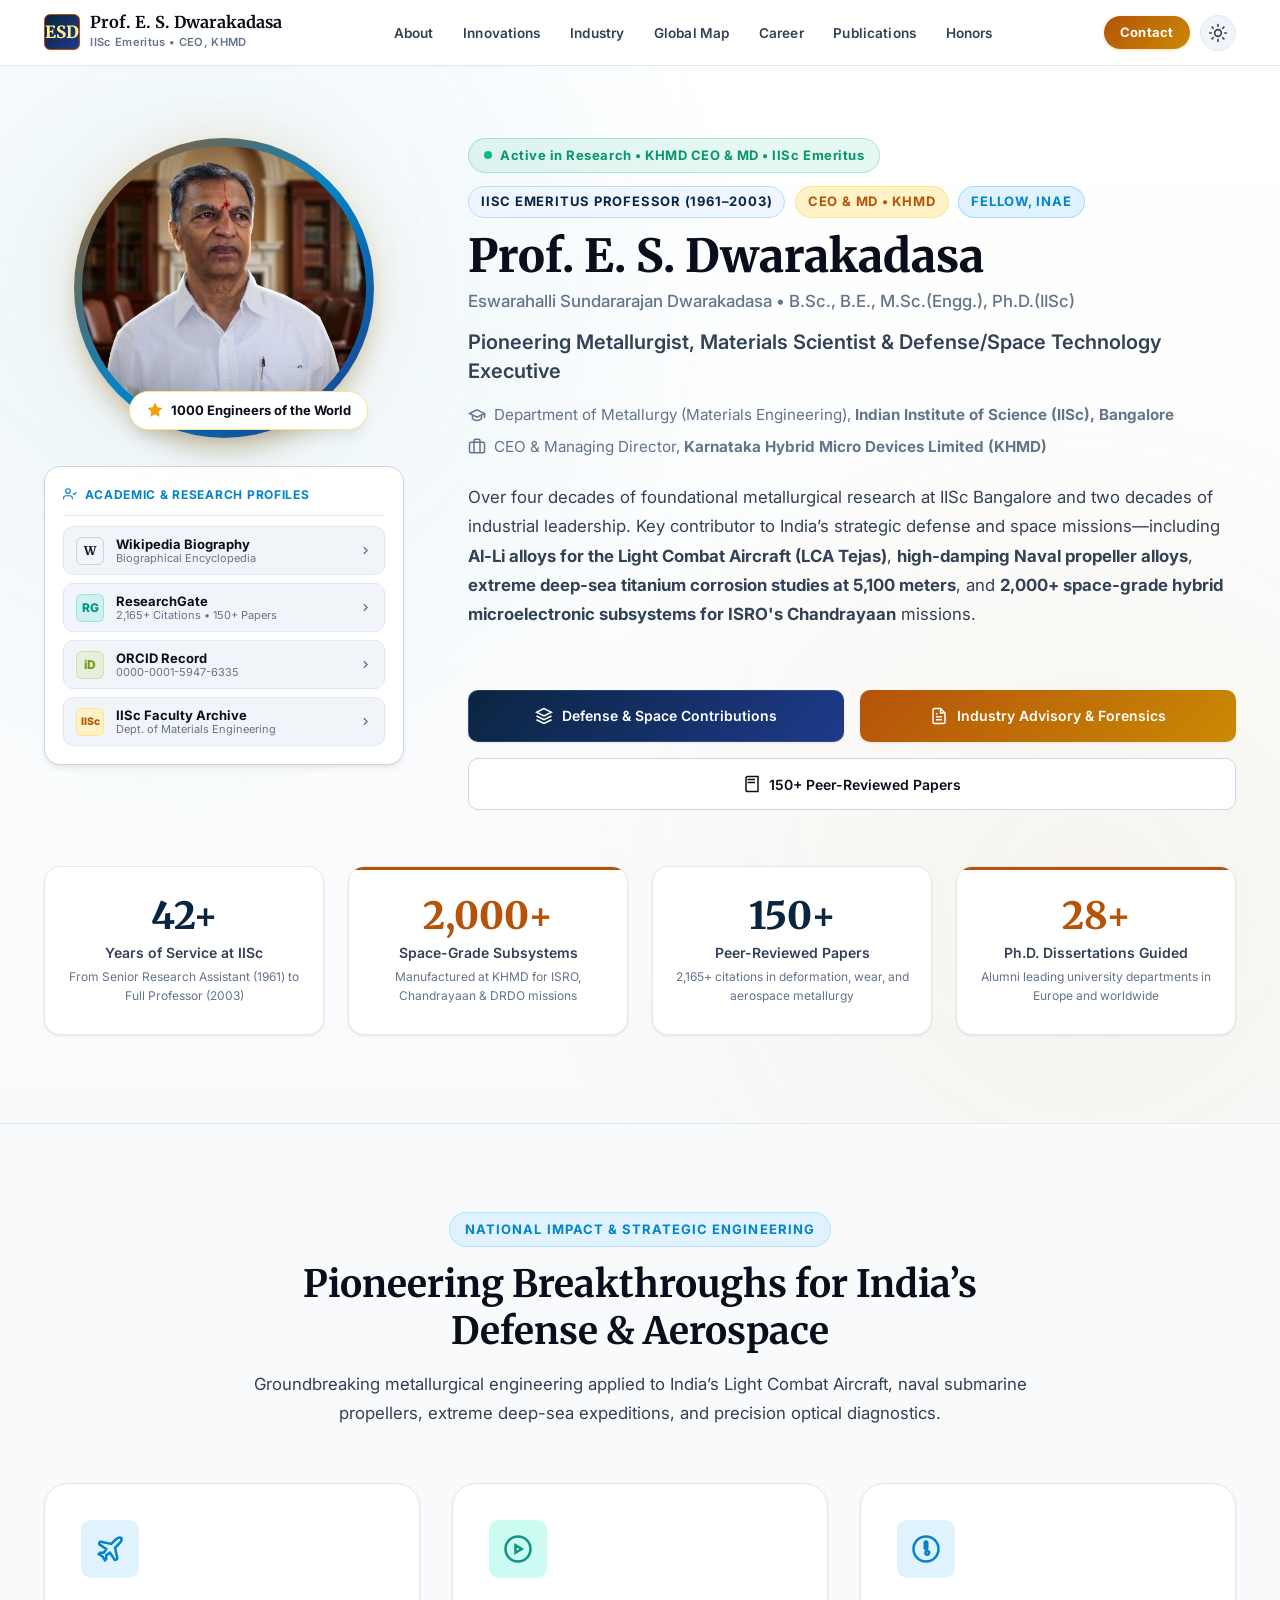
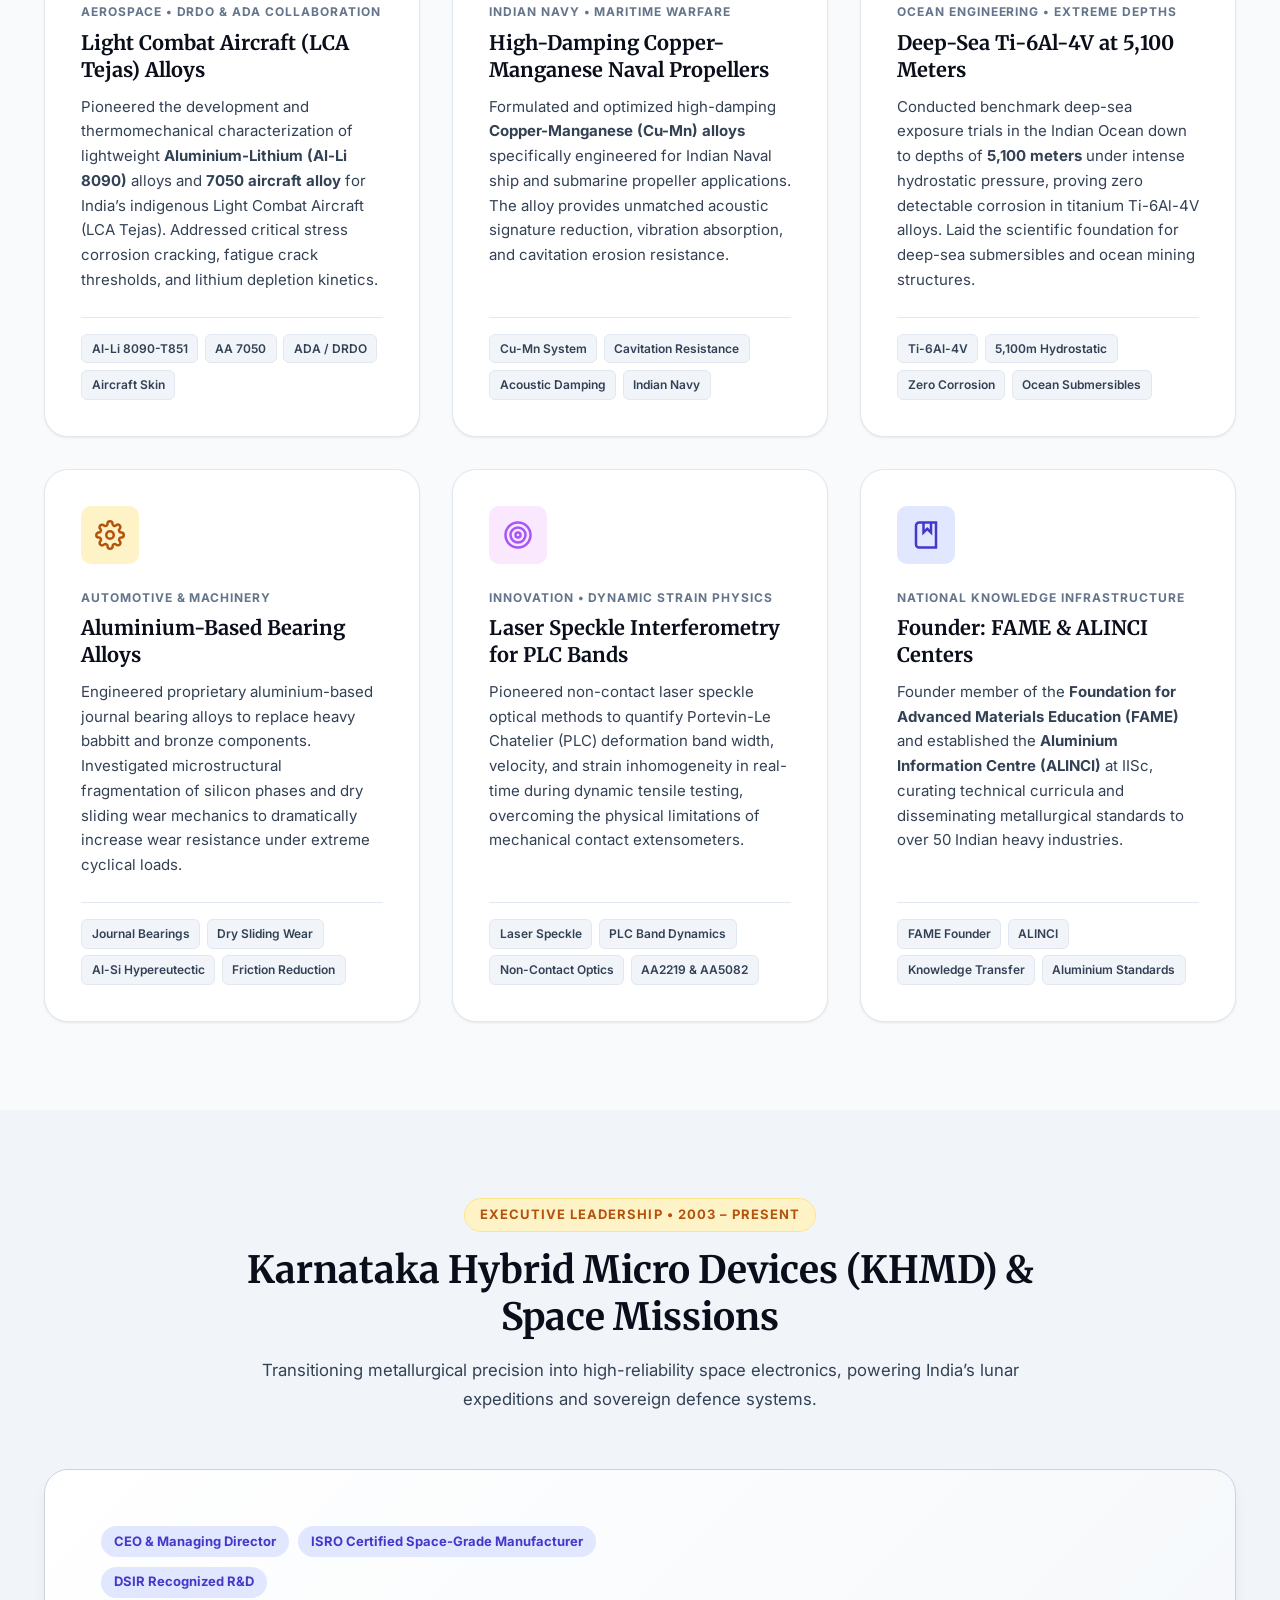
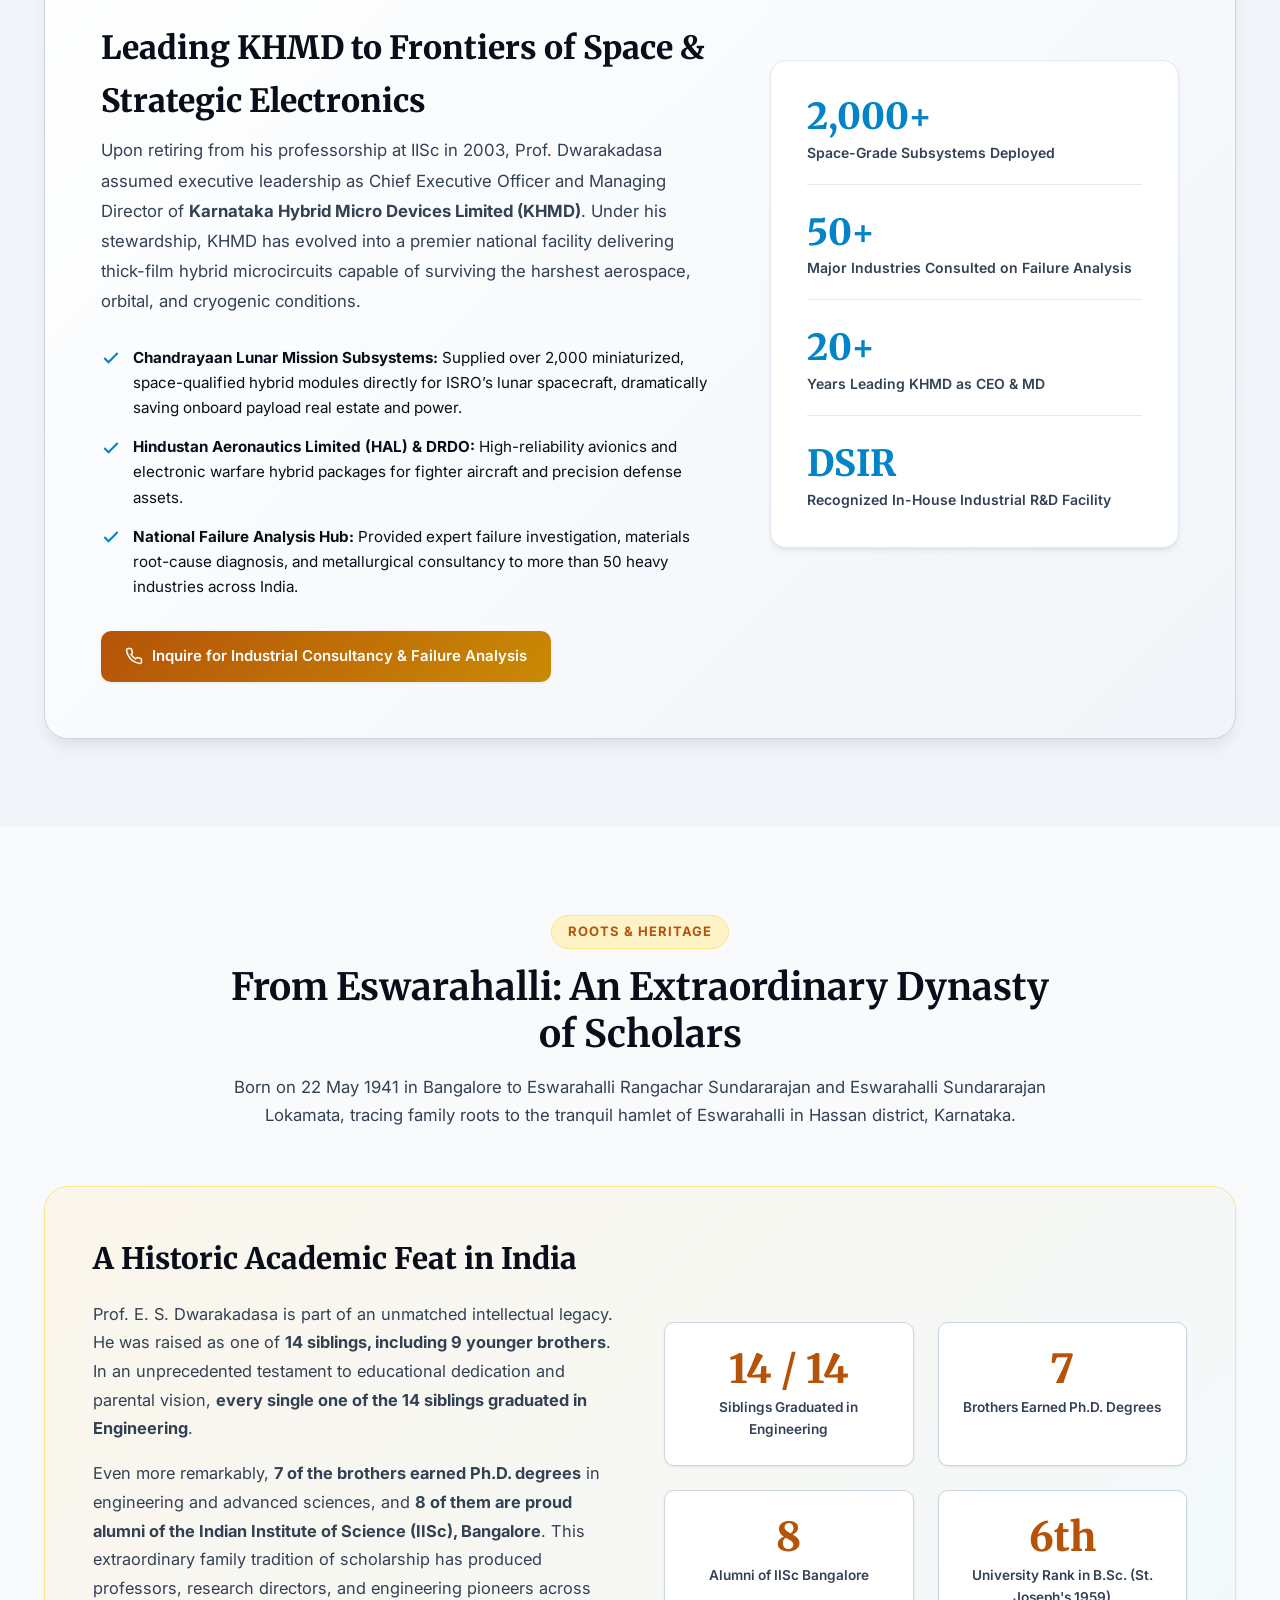
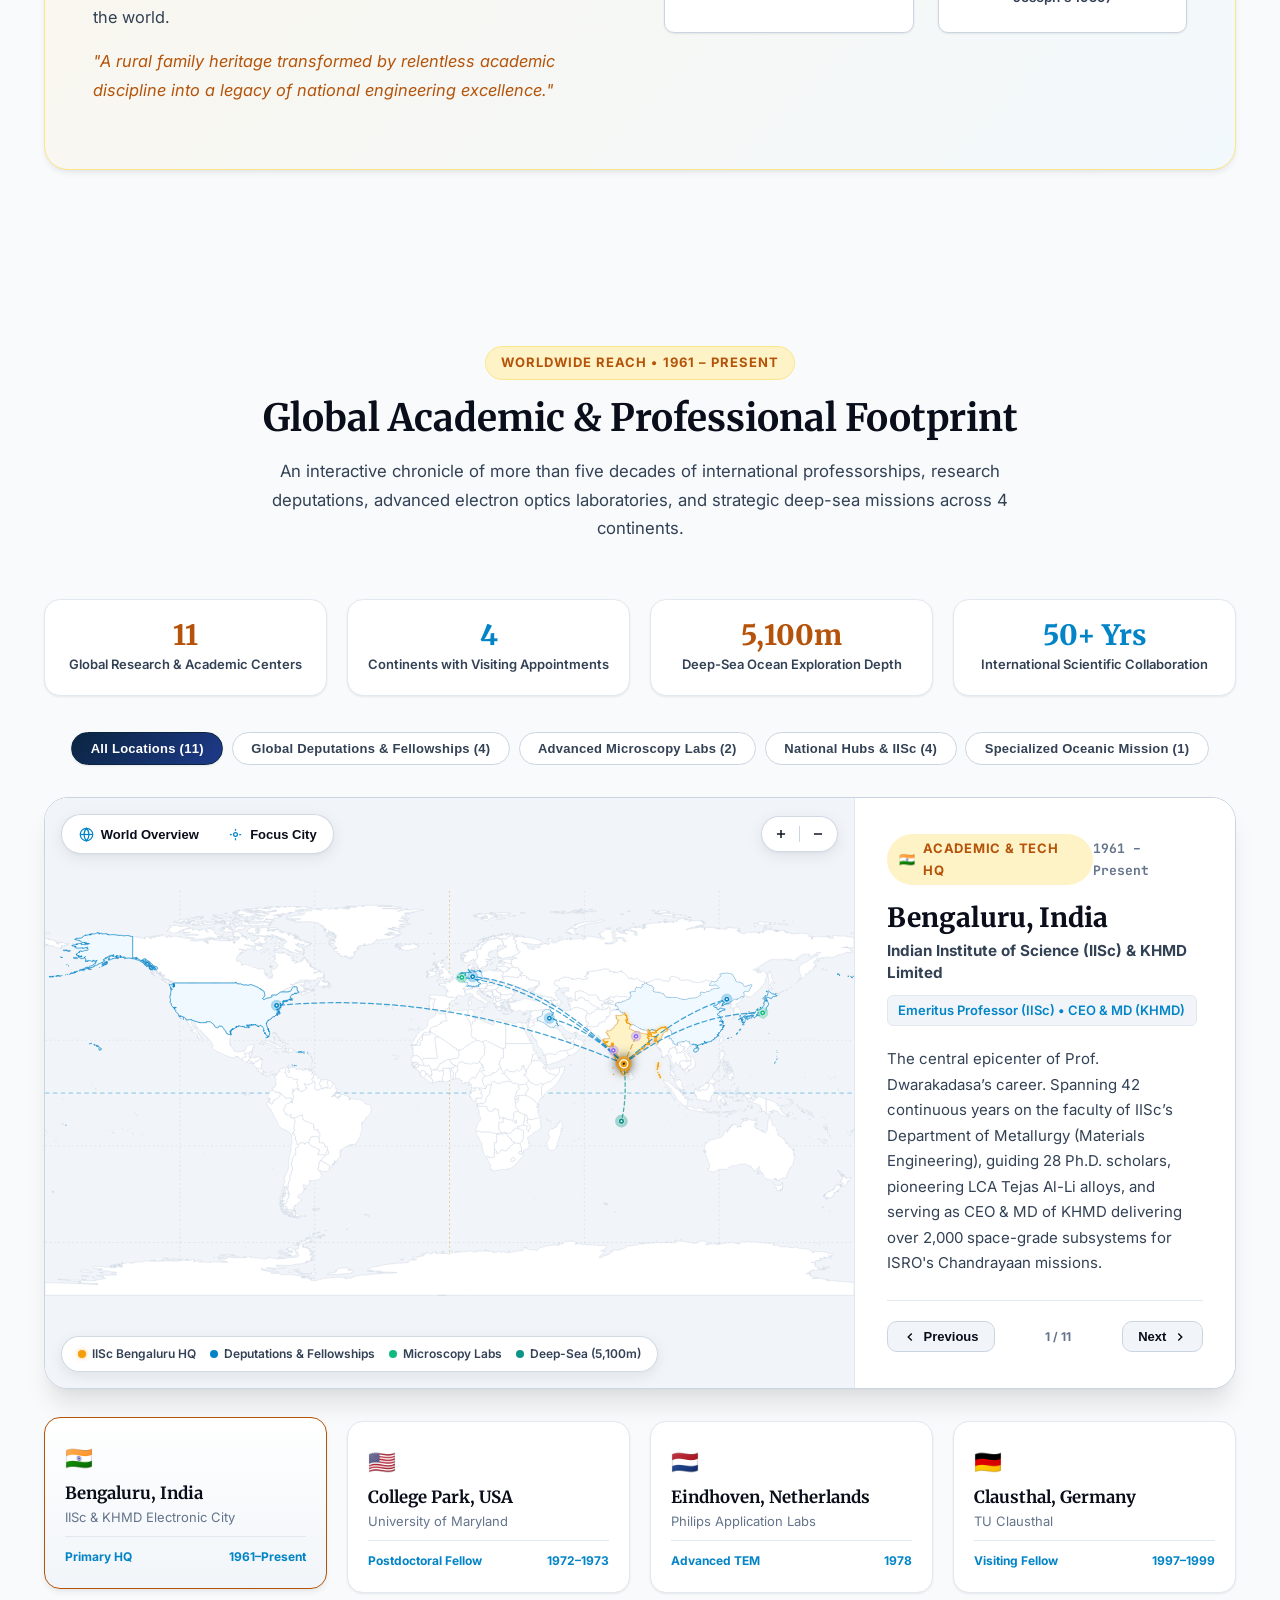
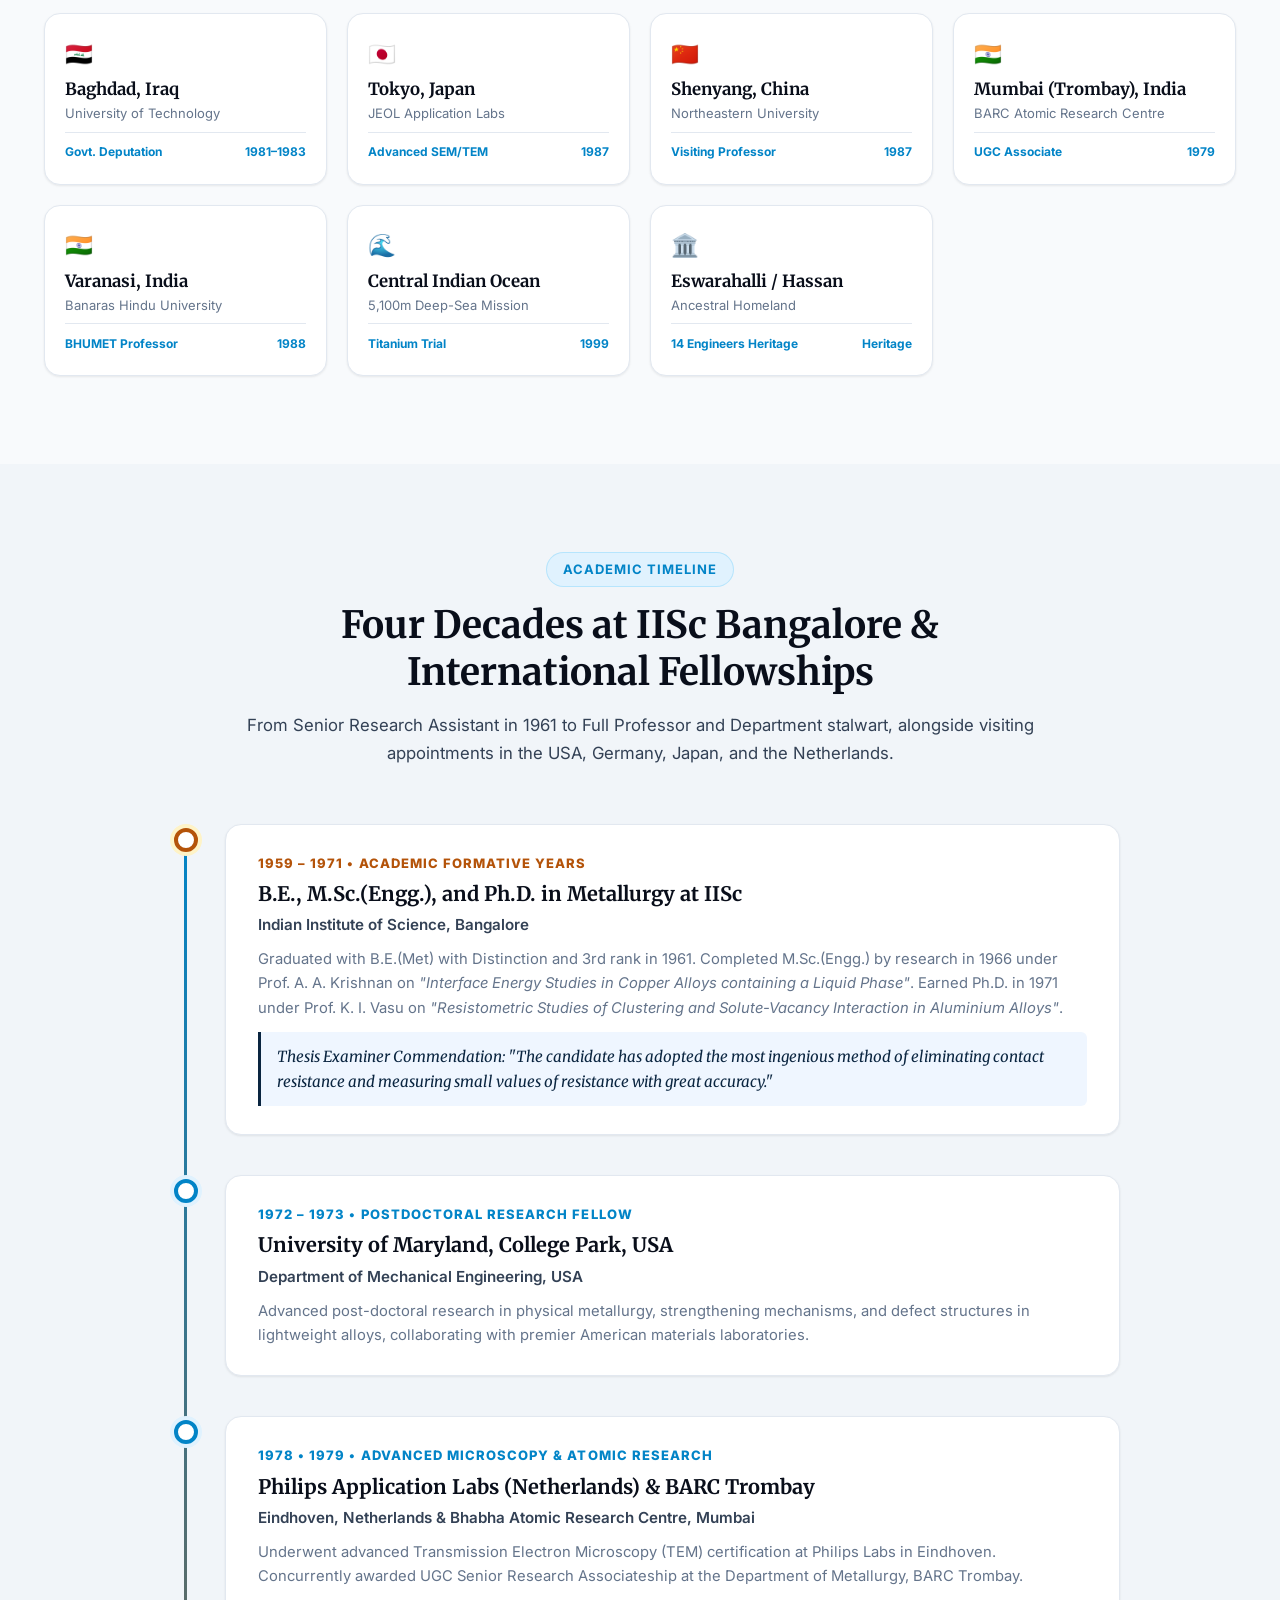
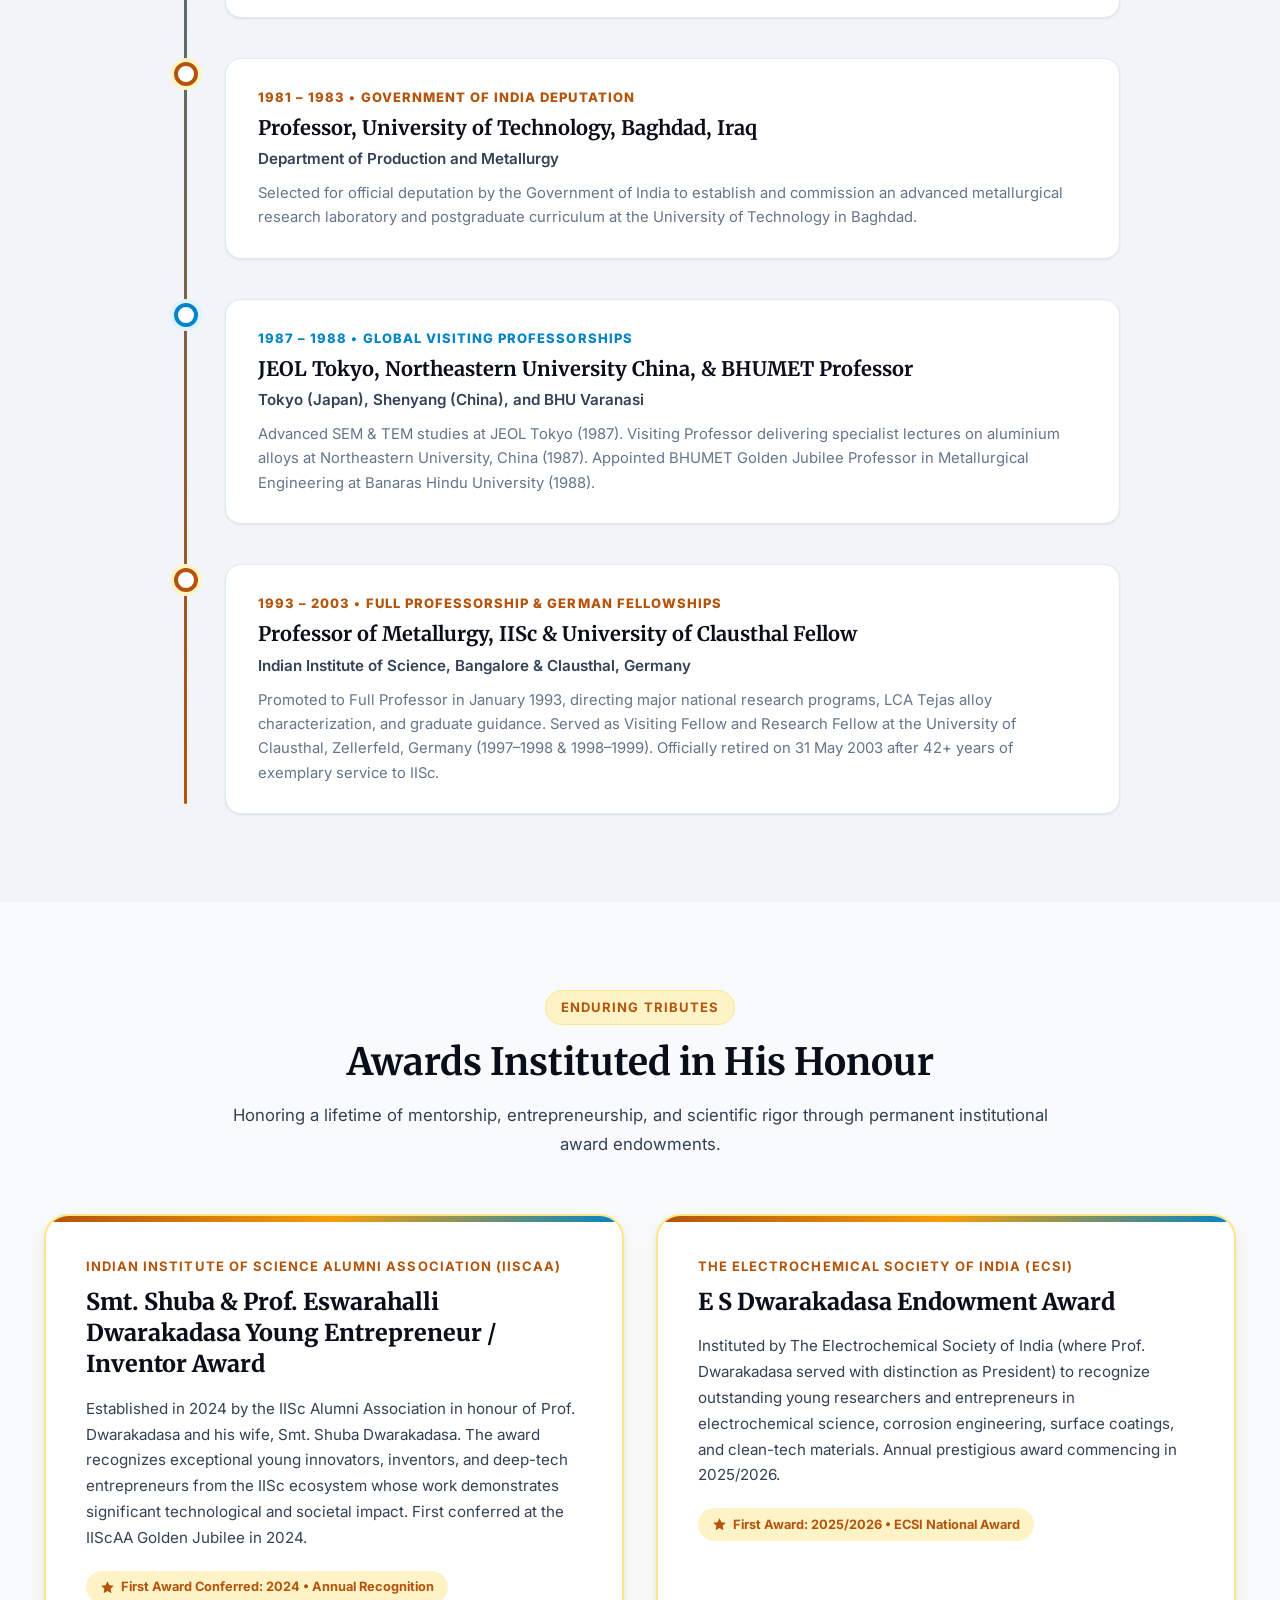
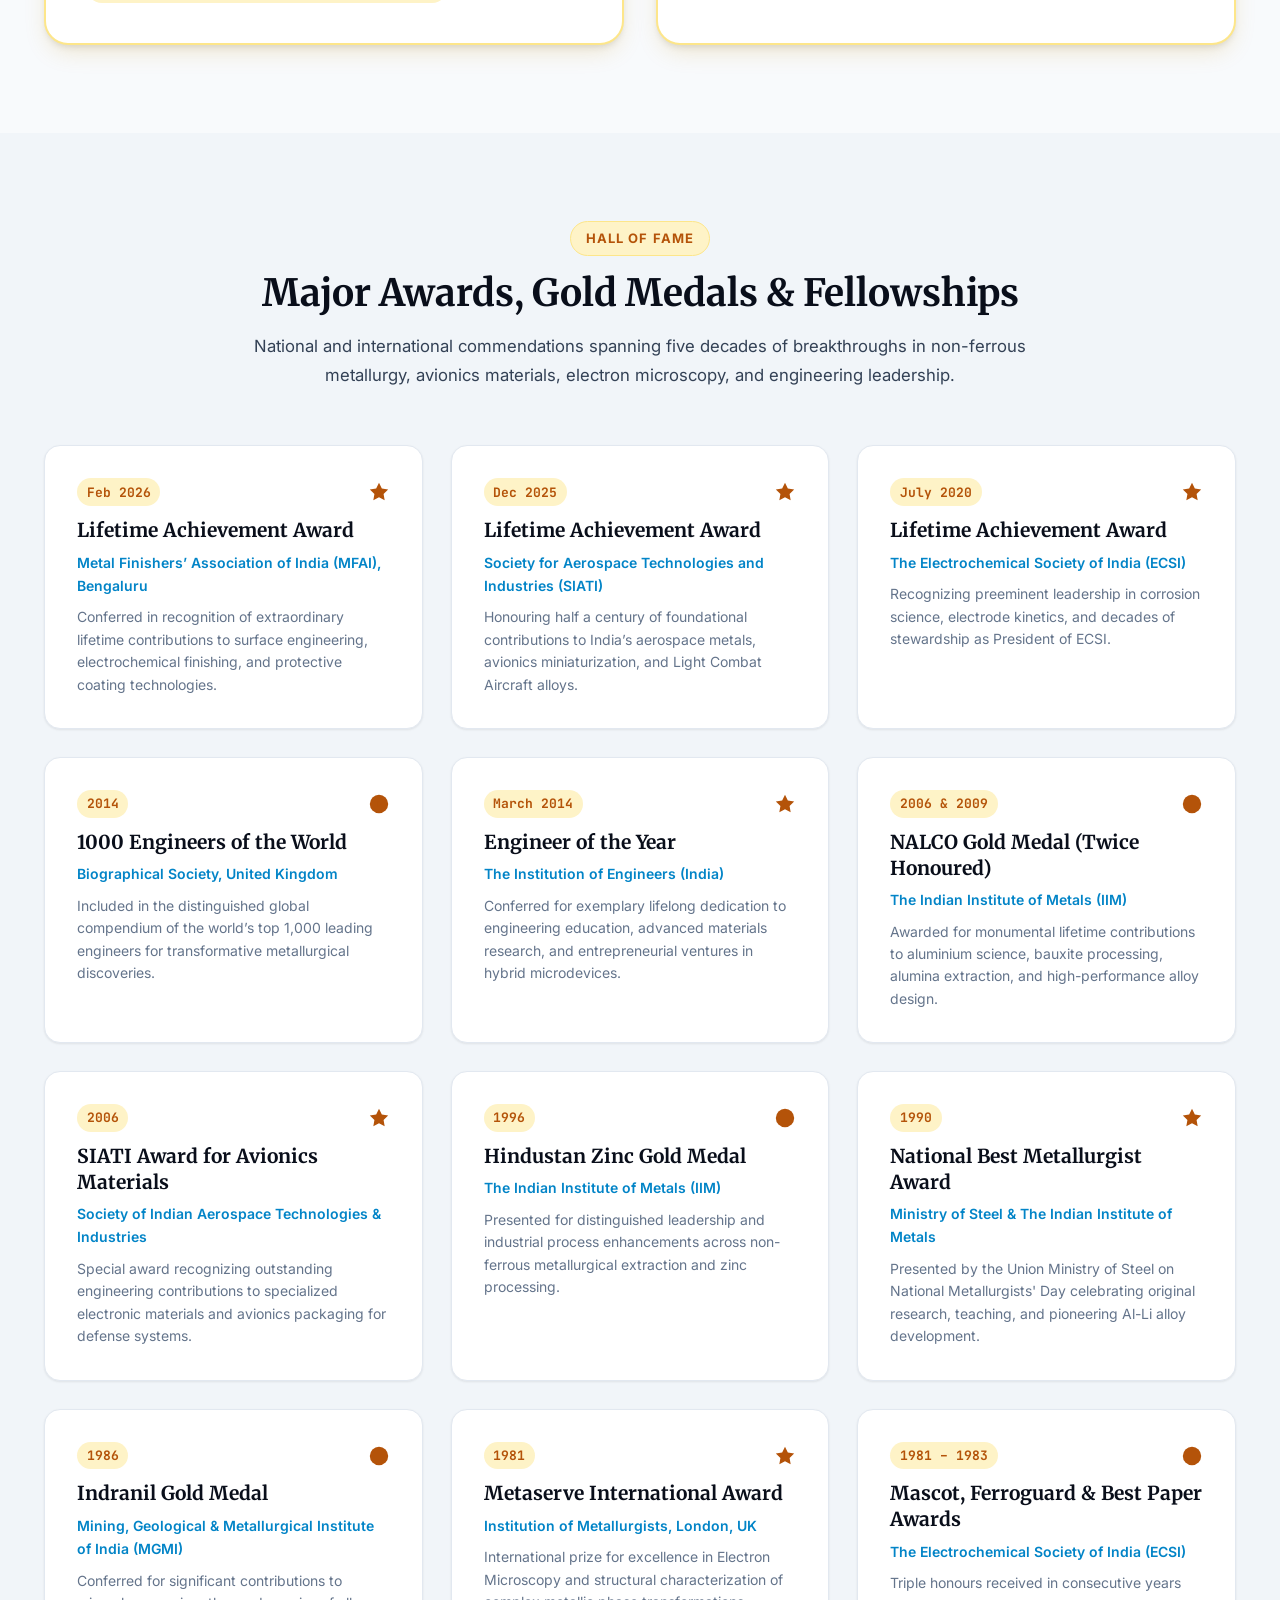
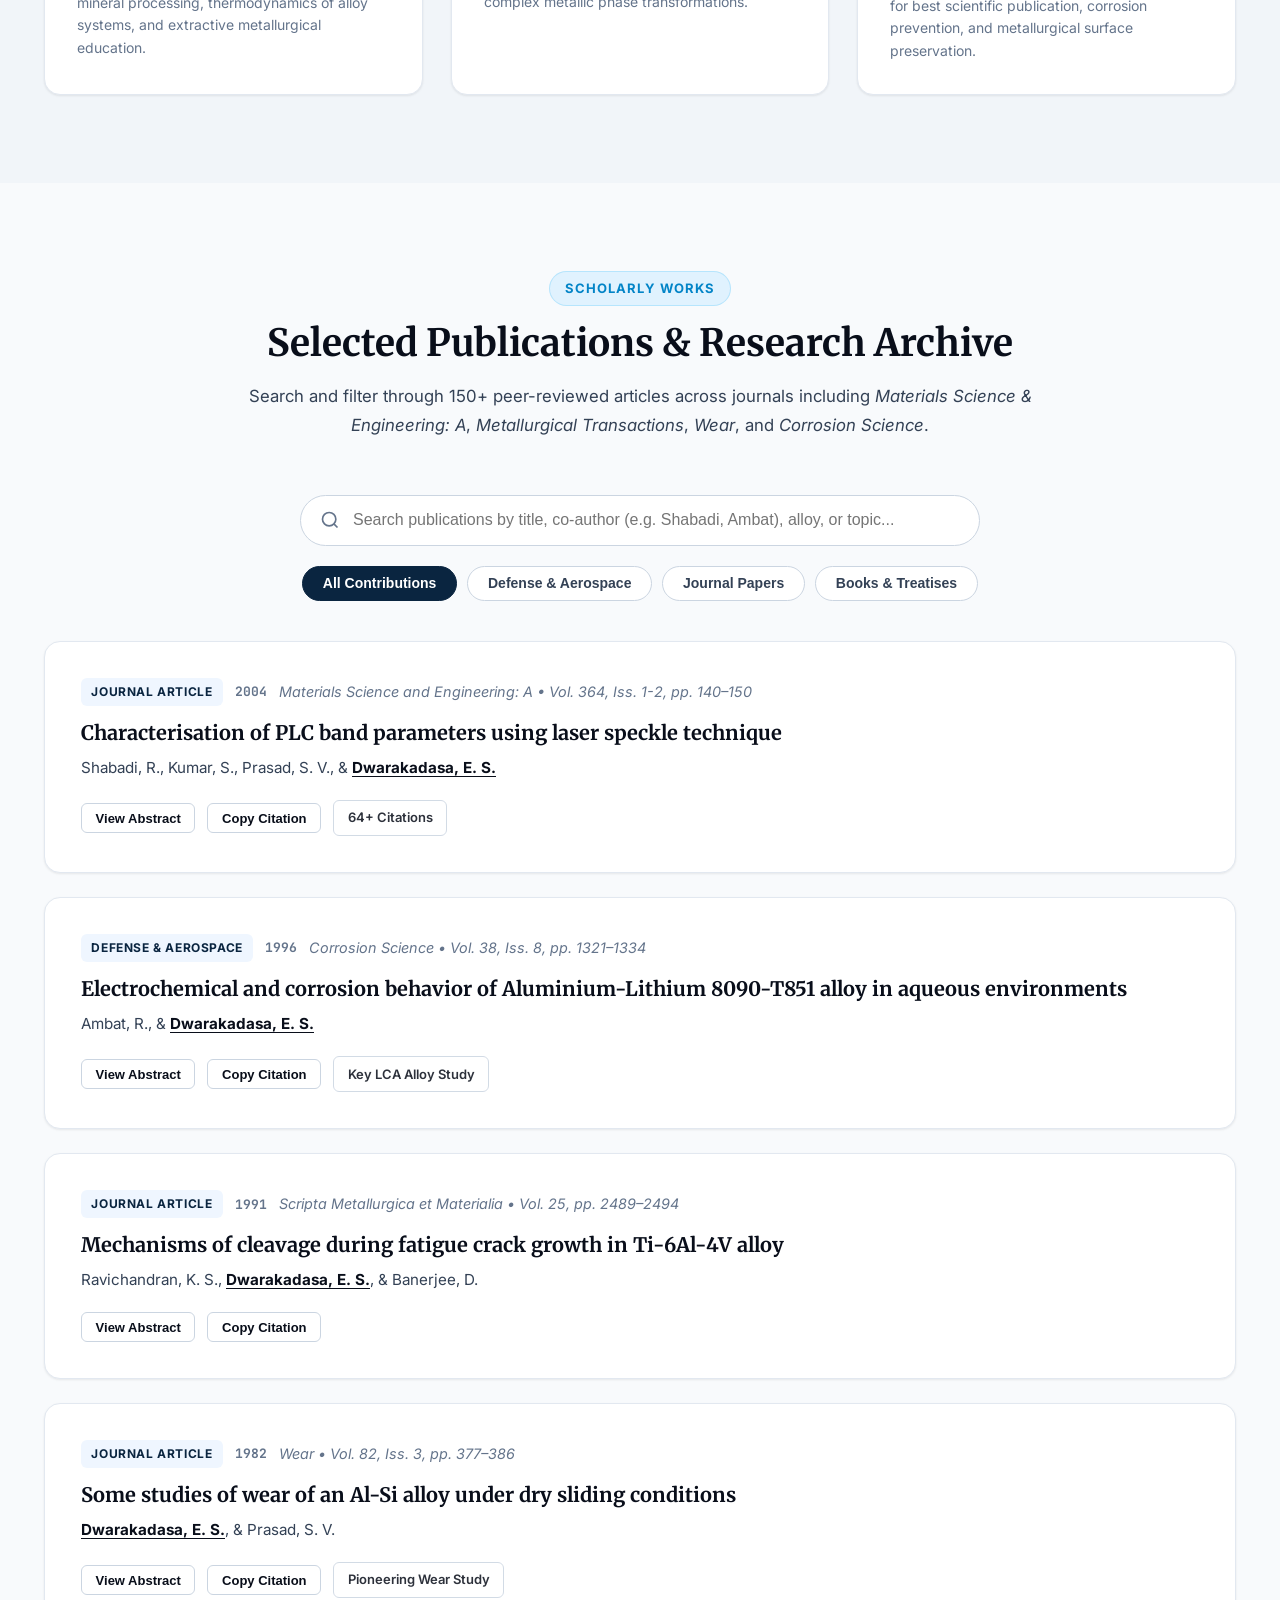
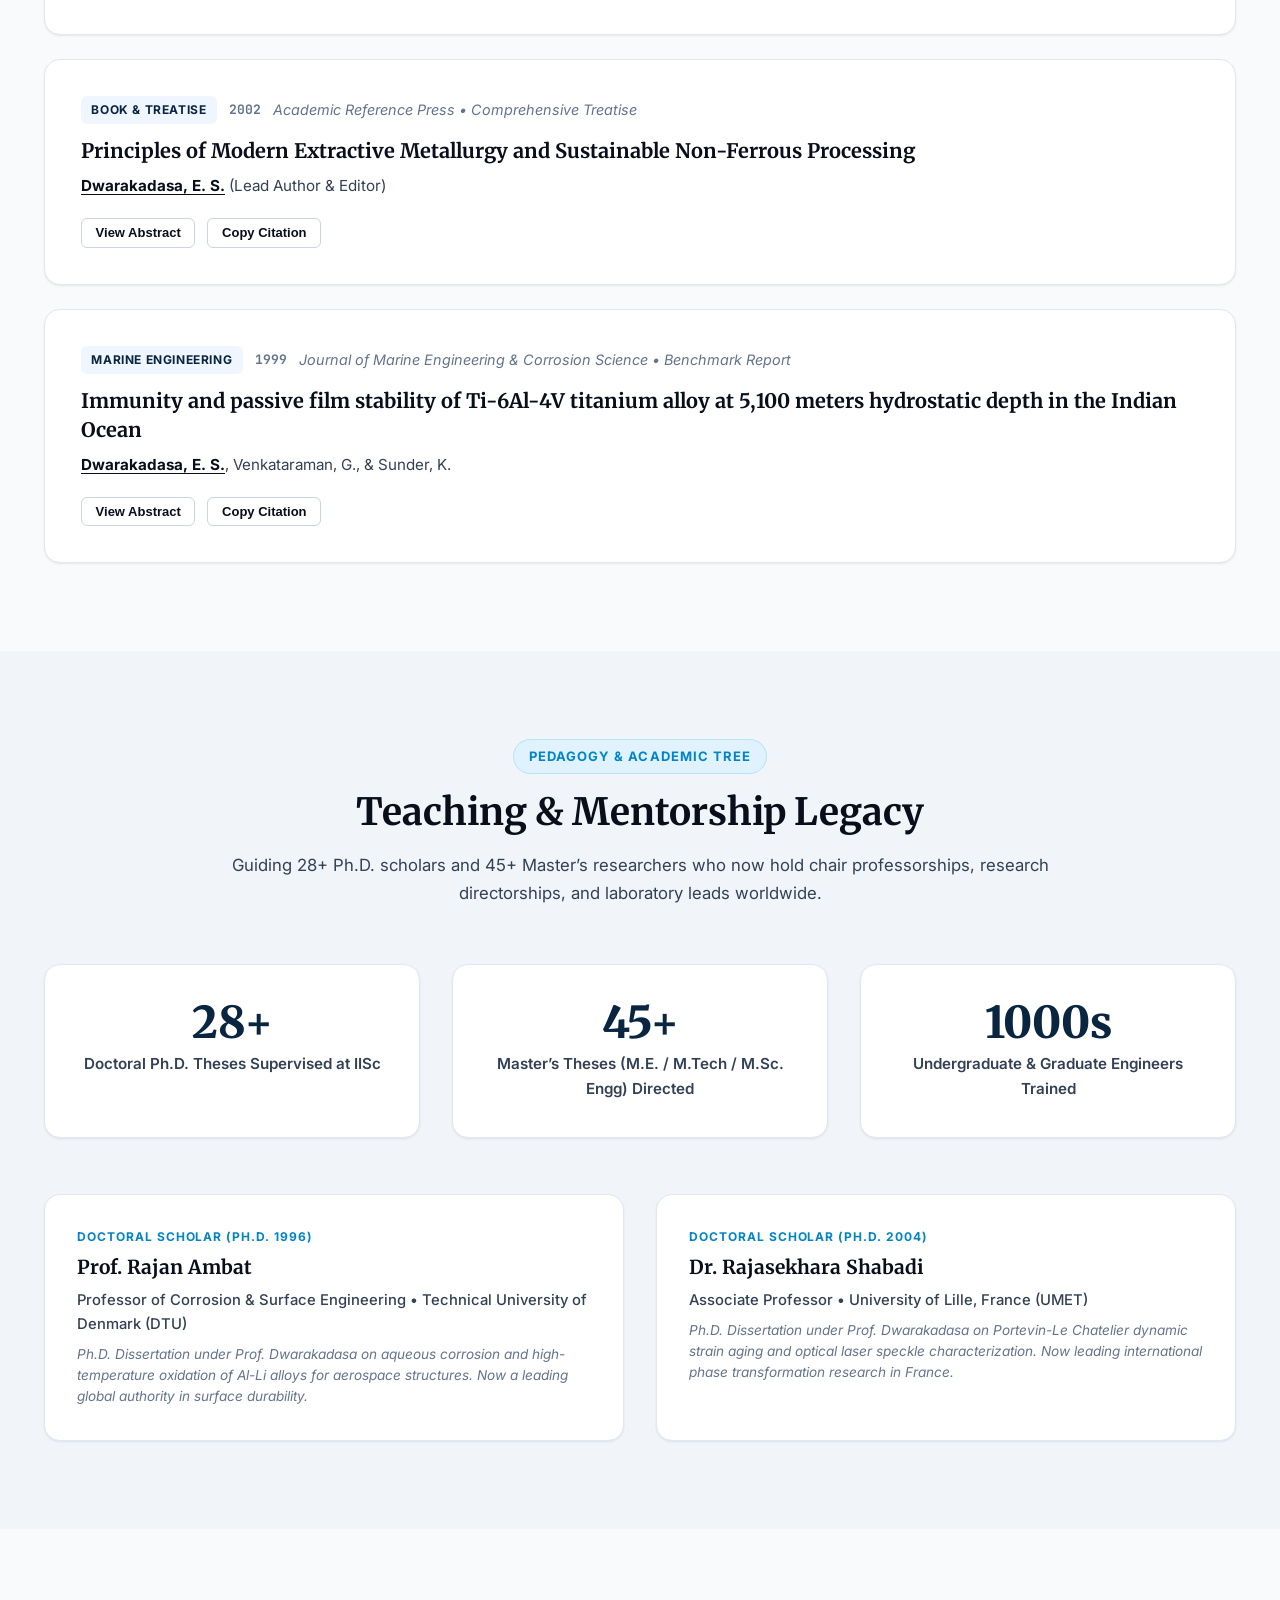
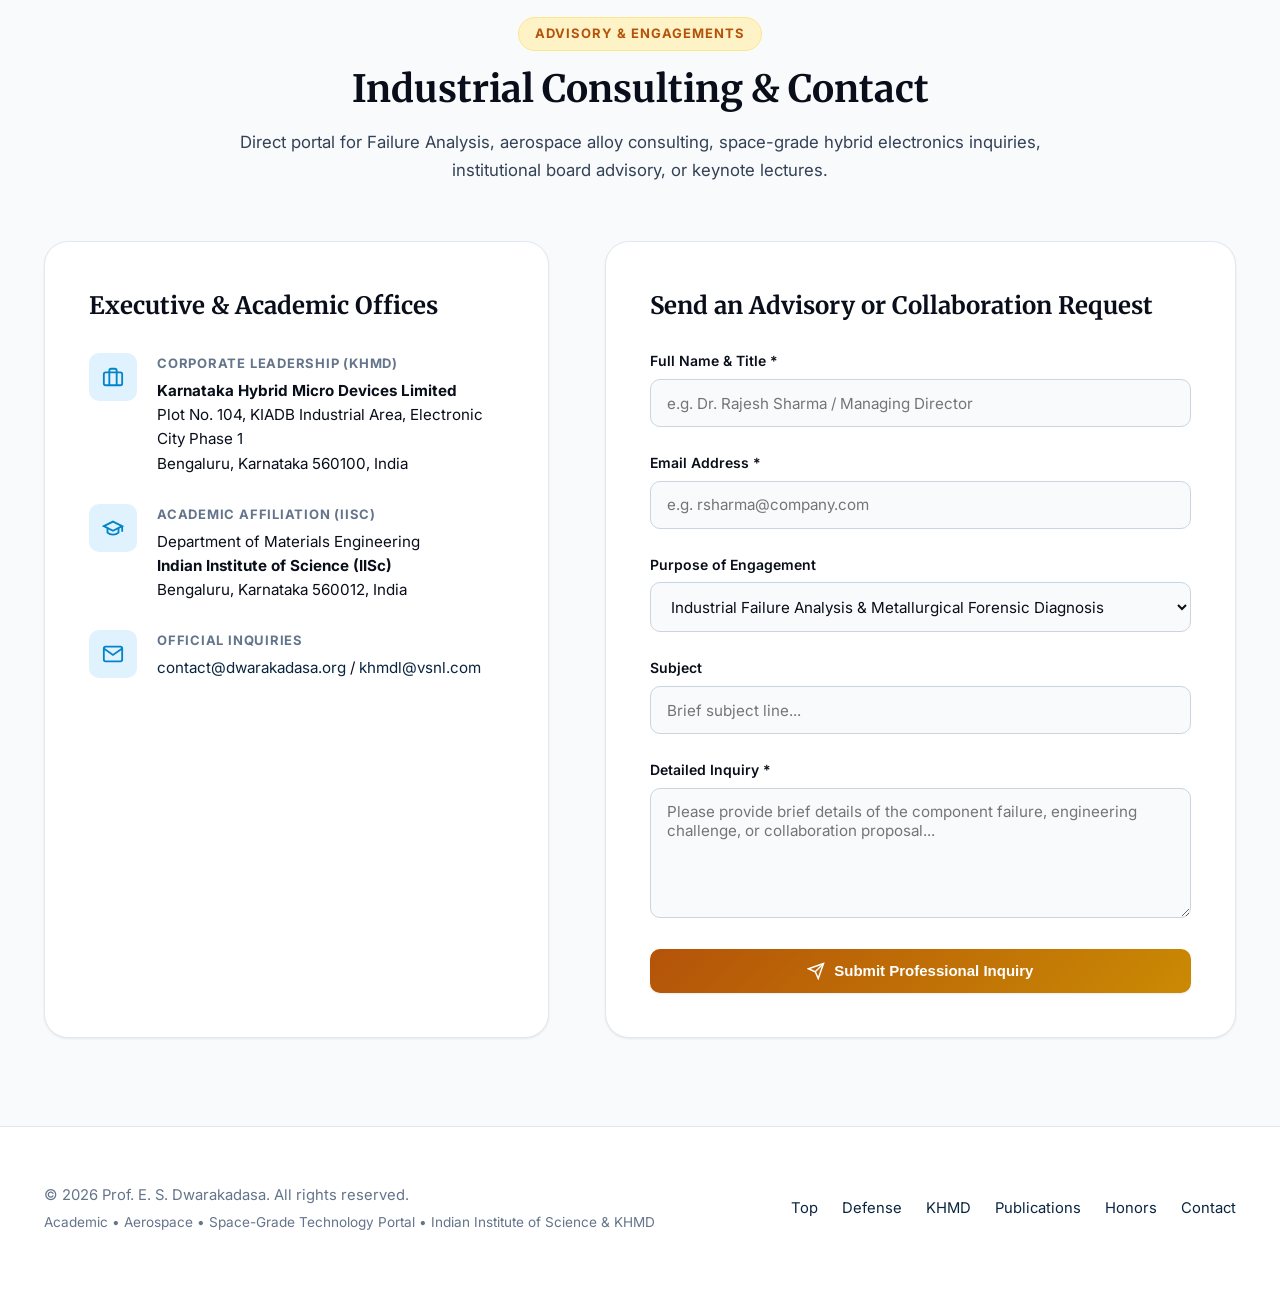
==== commit 71070a4a: "Enhance Prof. Dwarakadasa portrait with executive academic boardroom background preserving exact fac" ====
--- a/index.html
+++ b/index.html
@@ -9,13 +9,13 @@
 
   <title>Prof. E. S. Dwarakadasa | Metallurgical Luminary, IISc Professor &amp; Tech Executive</title>
 
-  <!-- Enterprise Favicon & Device Icons -->
-  <link rel="icon" type="image/svg+xml" href="favicon.svg">
-  <link rel="icon" type="image/png" sizes="32x32" href="favicon-32x32.png">
-  <link rel="icon" type="image/png" sizes="16x16" href="favicon-16x16.png">
-  <link rel="apple-touch-icon" sizes="180x180" href="apple-touch-icon.png">
-  <link rel="shortcut icon" href="favicon.ico">
-  <link rel="manifest" href="site.webmanifest">
+  <!-- Enterprise Favicon & Device Icons (ESD Executive Monogram) -->
+  <link rel="icon" type="image/svg+xml" href="favicon.svg?v=2">
+  <link rel="icon" type="image/png" sizes="32x32" href="favicon-32x32.png?v=2">
+  <link rel="icon" type="image/png" sizes="16x16" href="favicon-16x16.png?v=2">
+  <link rel="apple-touch-icon" sizes="180x180" href="apple-touch-icon.png?v=2">
+  <link rel="shortcut icon" href="favicon.ico?v=2">
+  <link rel="manifest" href="site.webmanifest?v=2">
   <meta name="theme-color" content="#0a192f">
 
   <!-- Google Fonts -->
@@ -102,7 +102,7 @@
             <div class="hero-avatar-container">
               <div class="hero-avatar-glow"></div>
               <div class="hero-avatar-frame">
-                <img src="assets/images/prof-dwarakadasa.jpg" alt="Prof. E. S. Dwarakadasa Official Portrait" class="hero-avatar-img" onerror="this.onerror=null; this.src='https://upload.wikimedia.org/wikipedia/commons/f/fa/Picture_of_Prof._E.S.Dwarakadasa.jpg';">
+                <img src="assets/images/prof-dwarakadasa.jpg?v=2" alt="Prof. E. S. Dwarakadasa Official Portrait" class="hero-avatar-img" onerror="this.onerror=null; this.src='https://upload.wikimedia.org/wikipedia/commons/f/fa/Picture_of_Prof._E.S.Dwarakadasa.jpg';">
               </div>
               <div class="hero-badge-floating">
                 <svg width="18" height="18" viewBox="0 0 24 24" fill="#f59e0b">
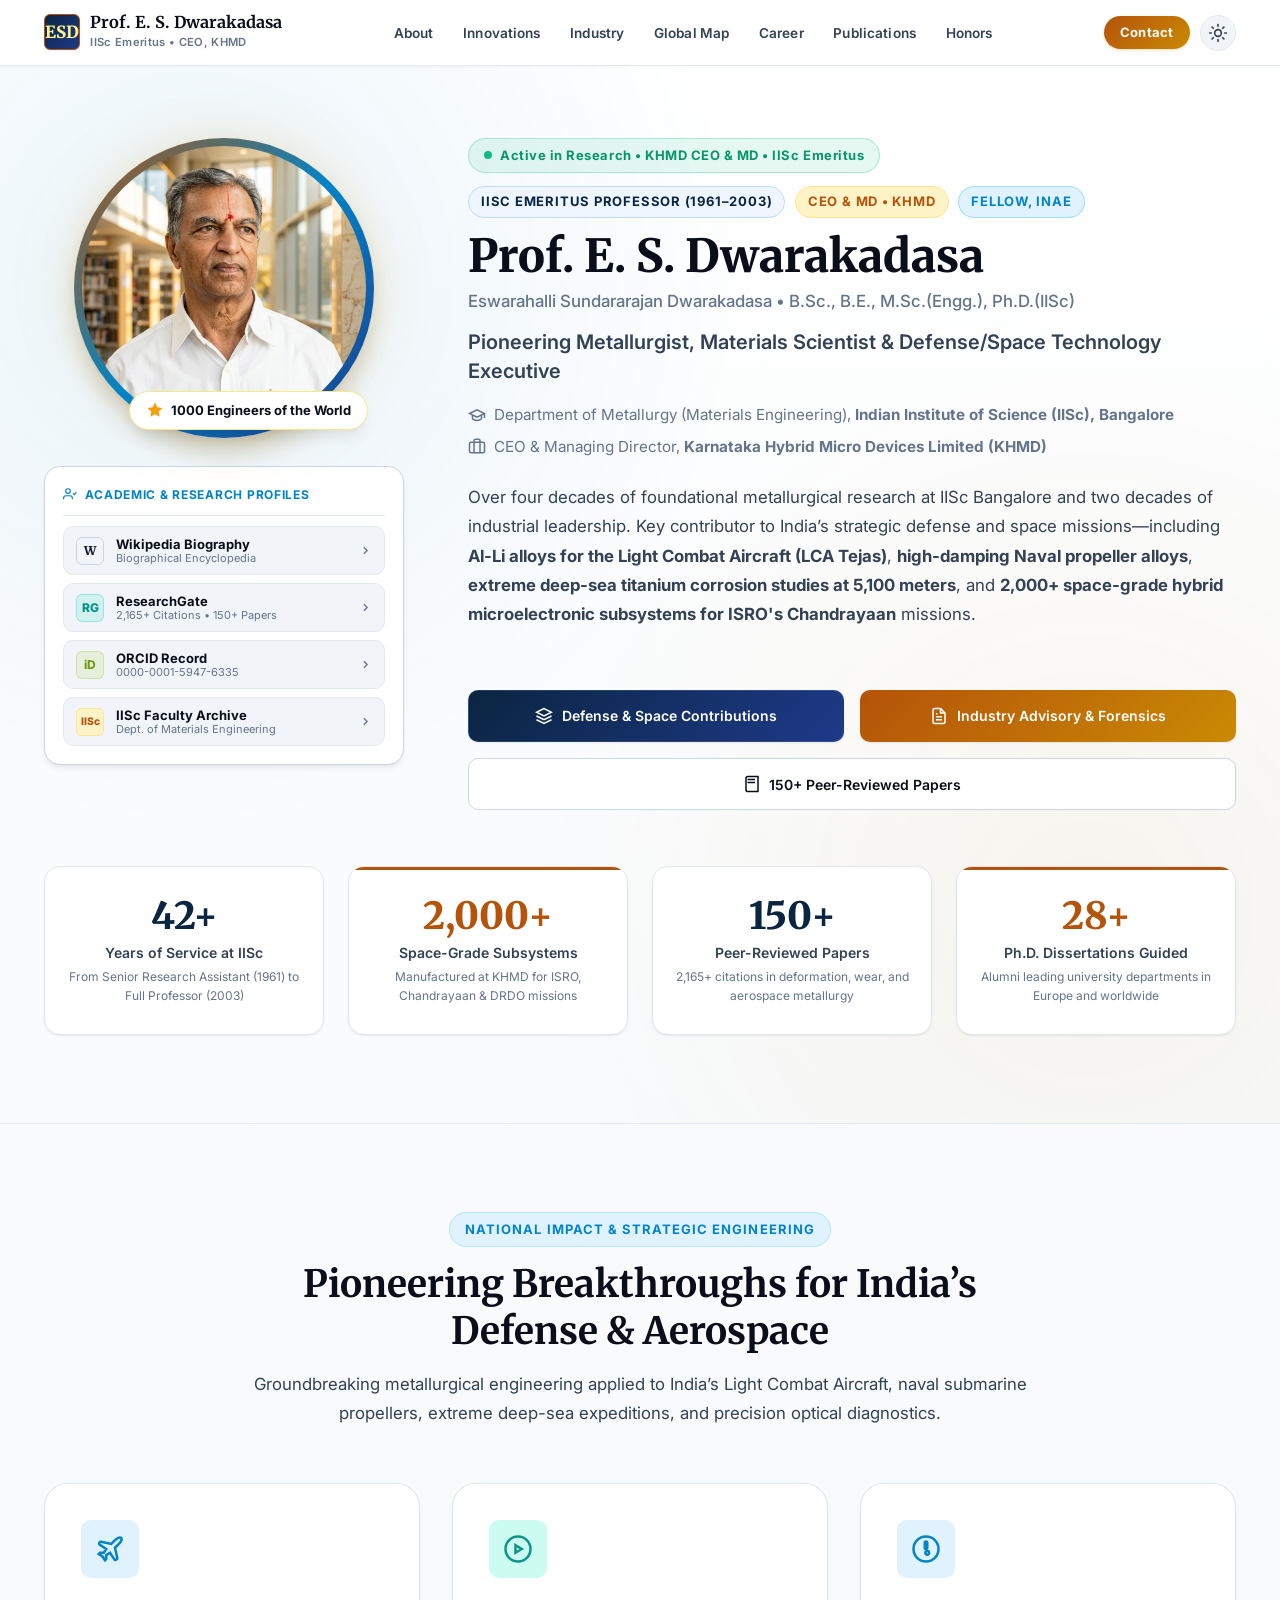
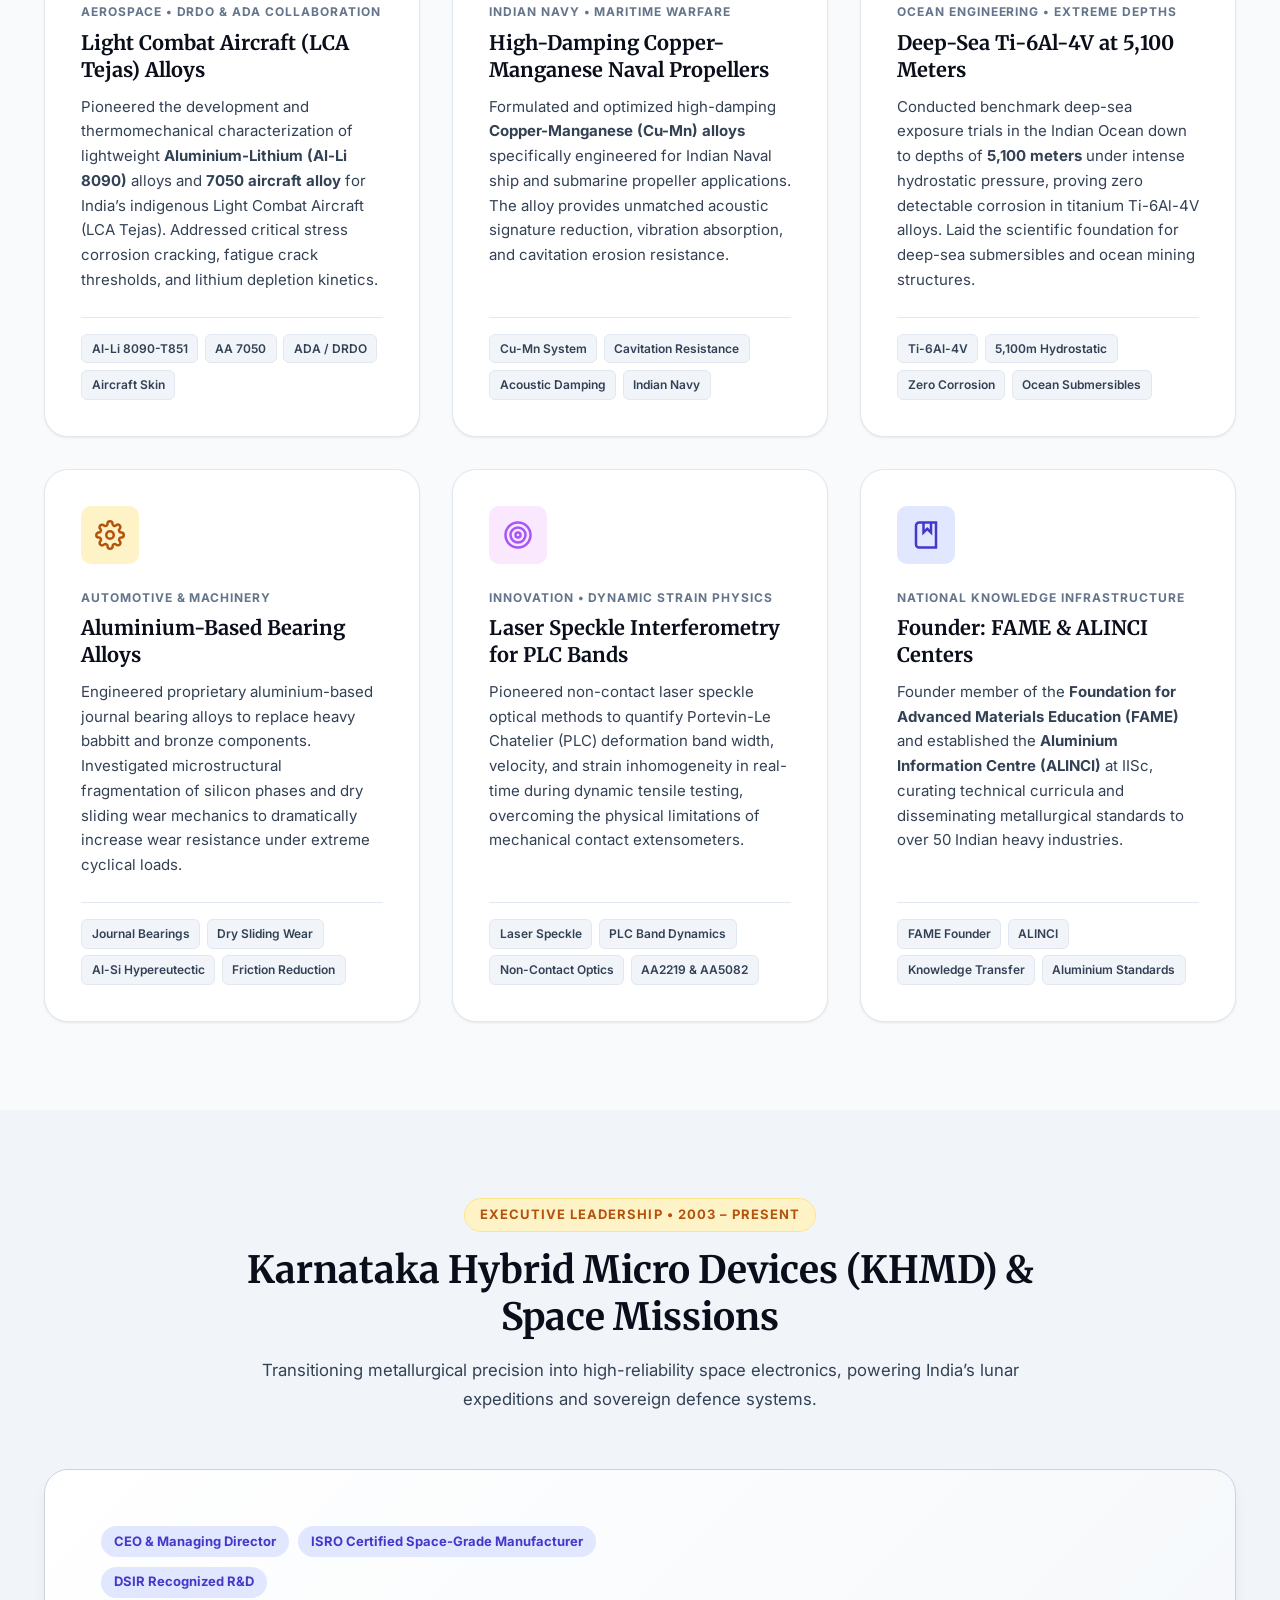
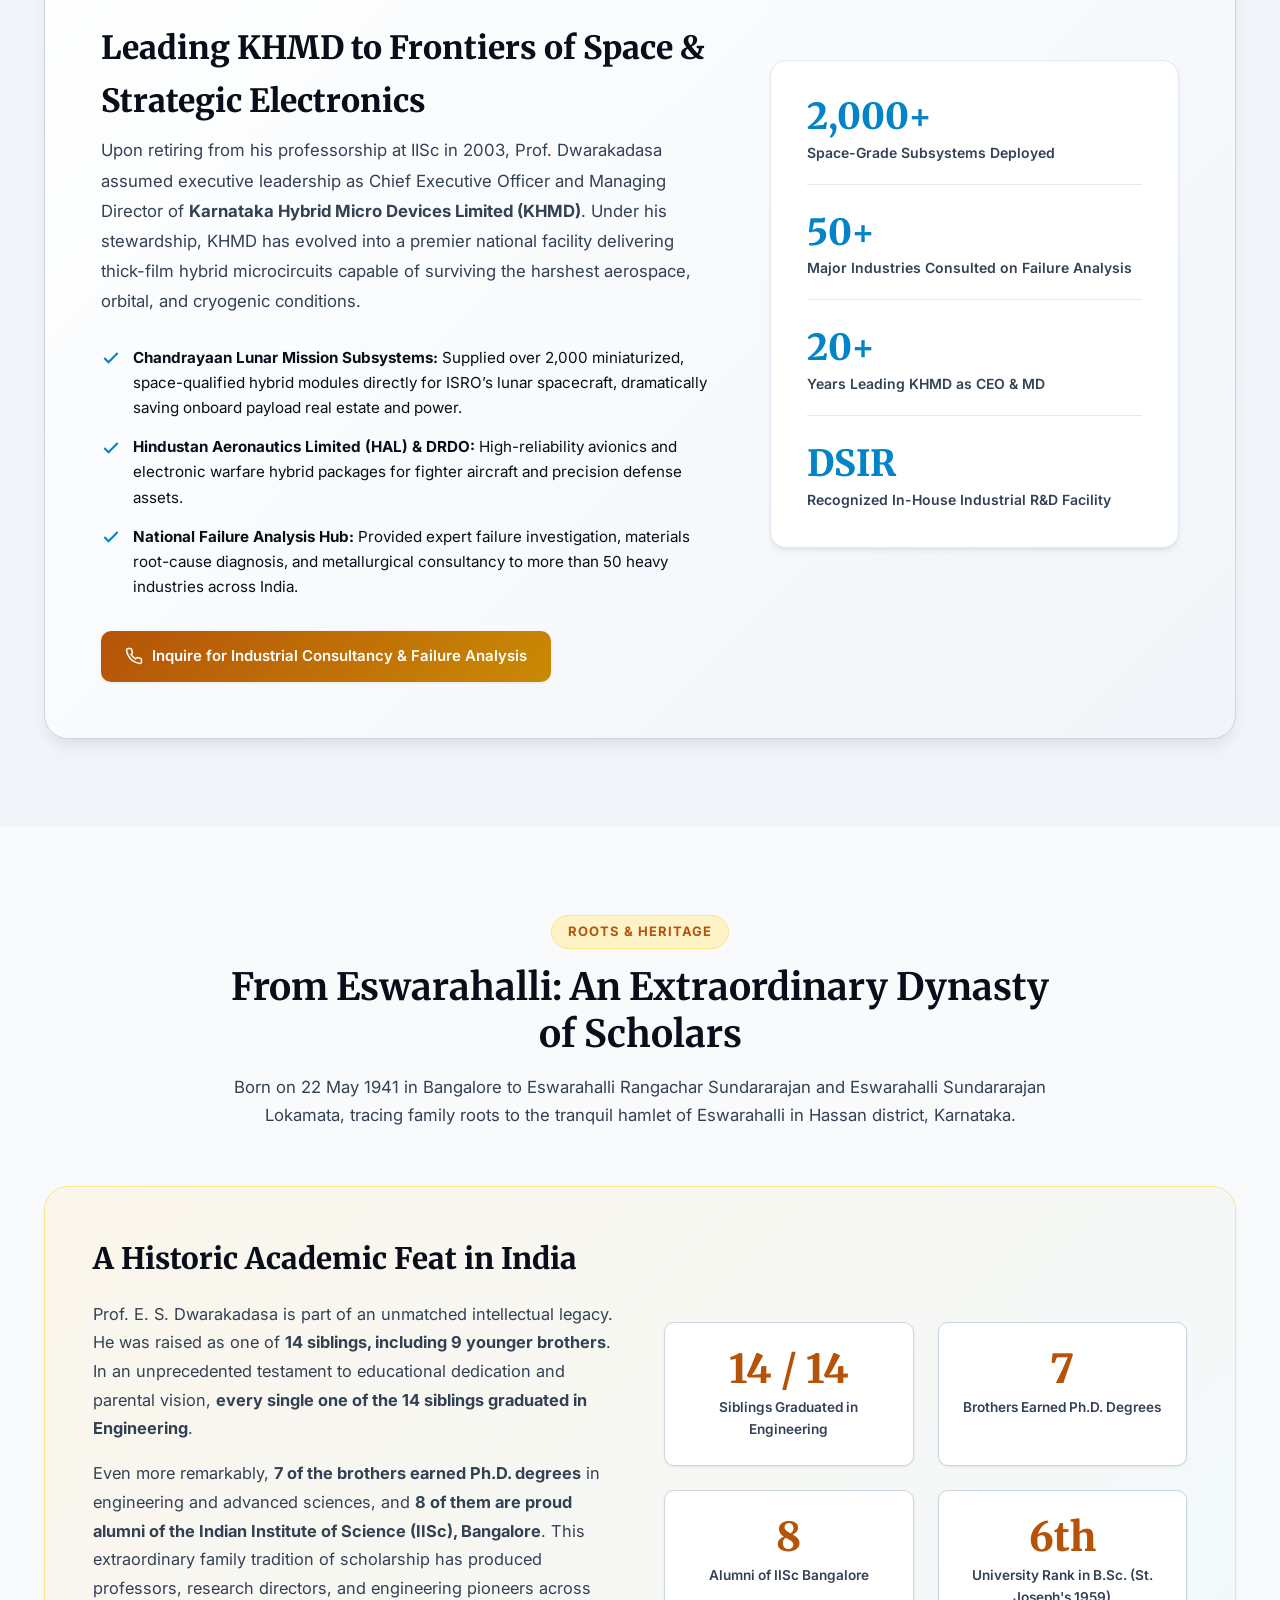
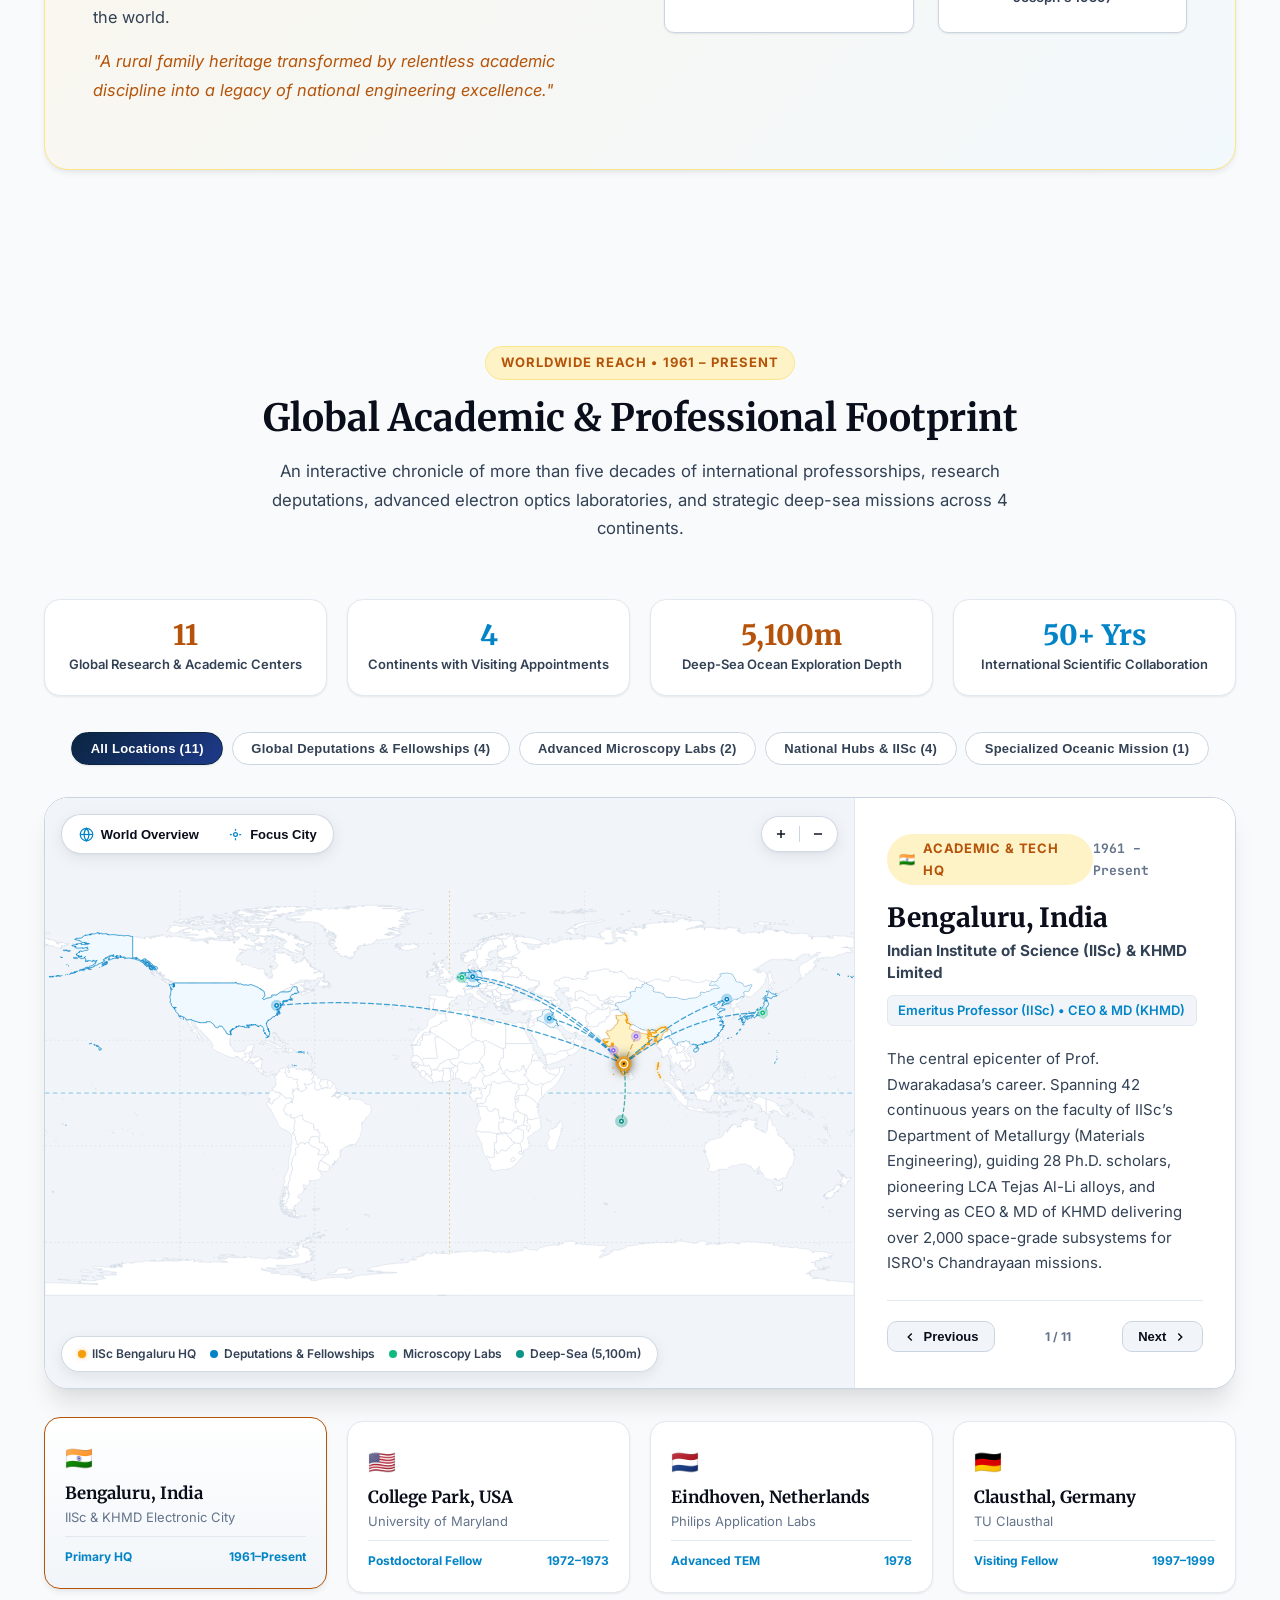
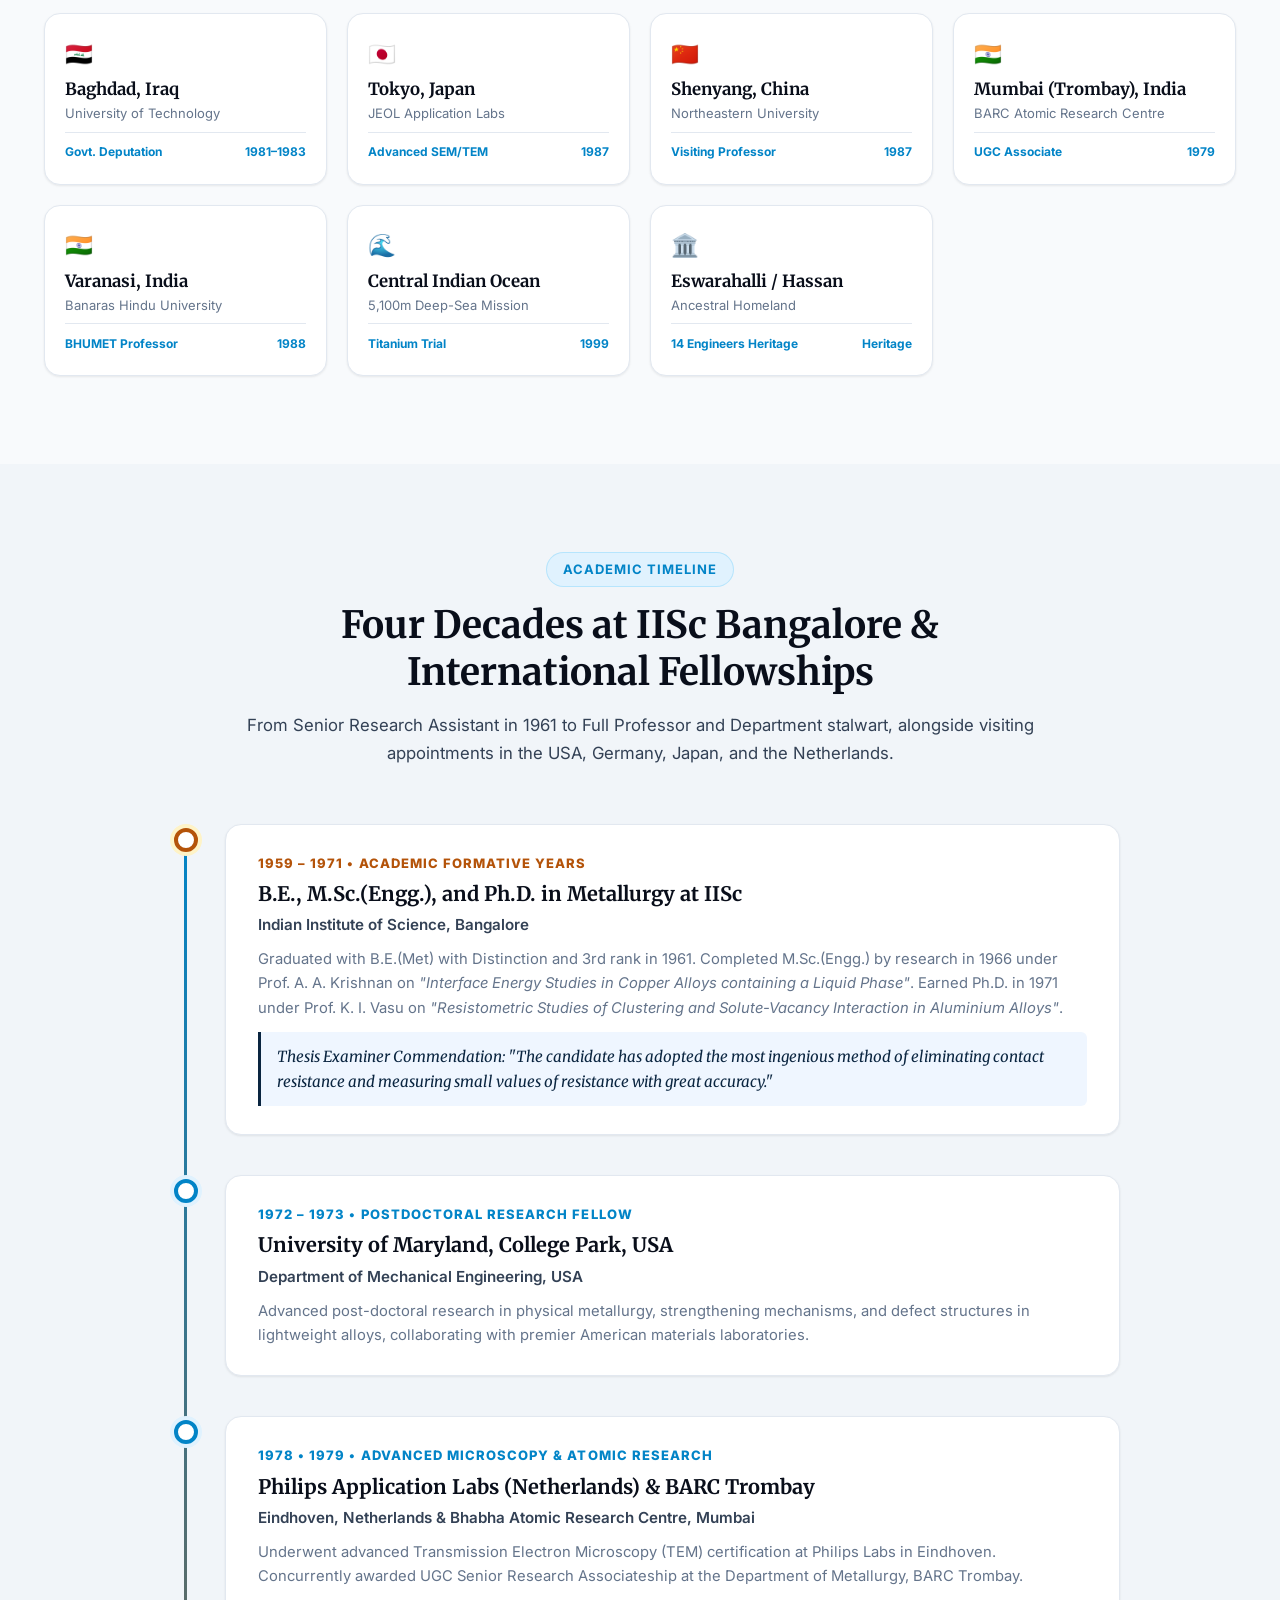
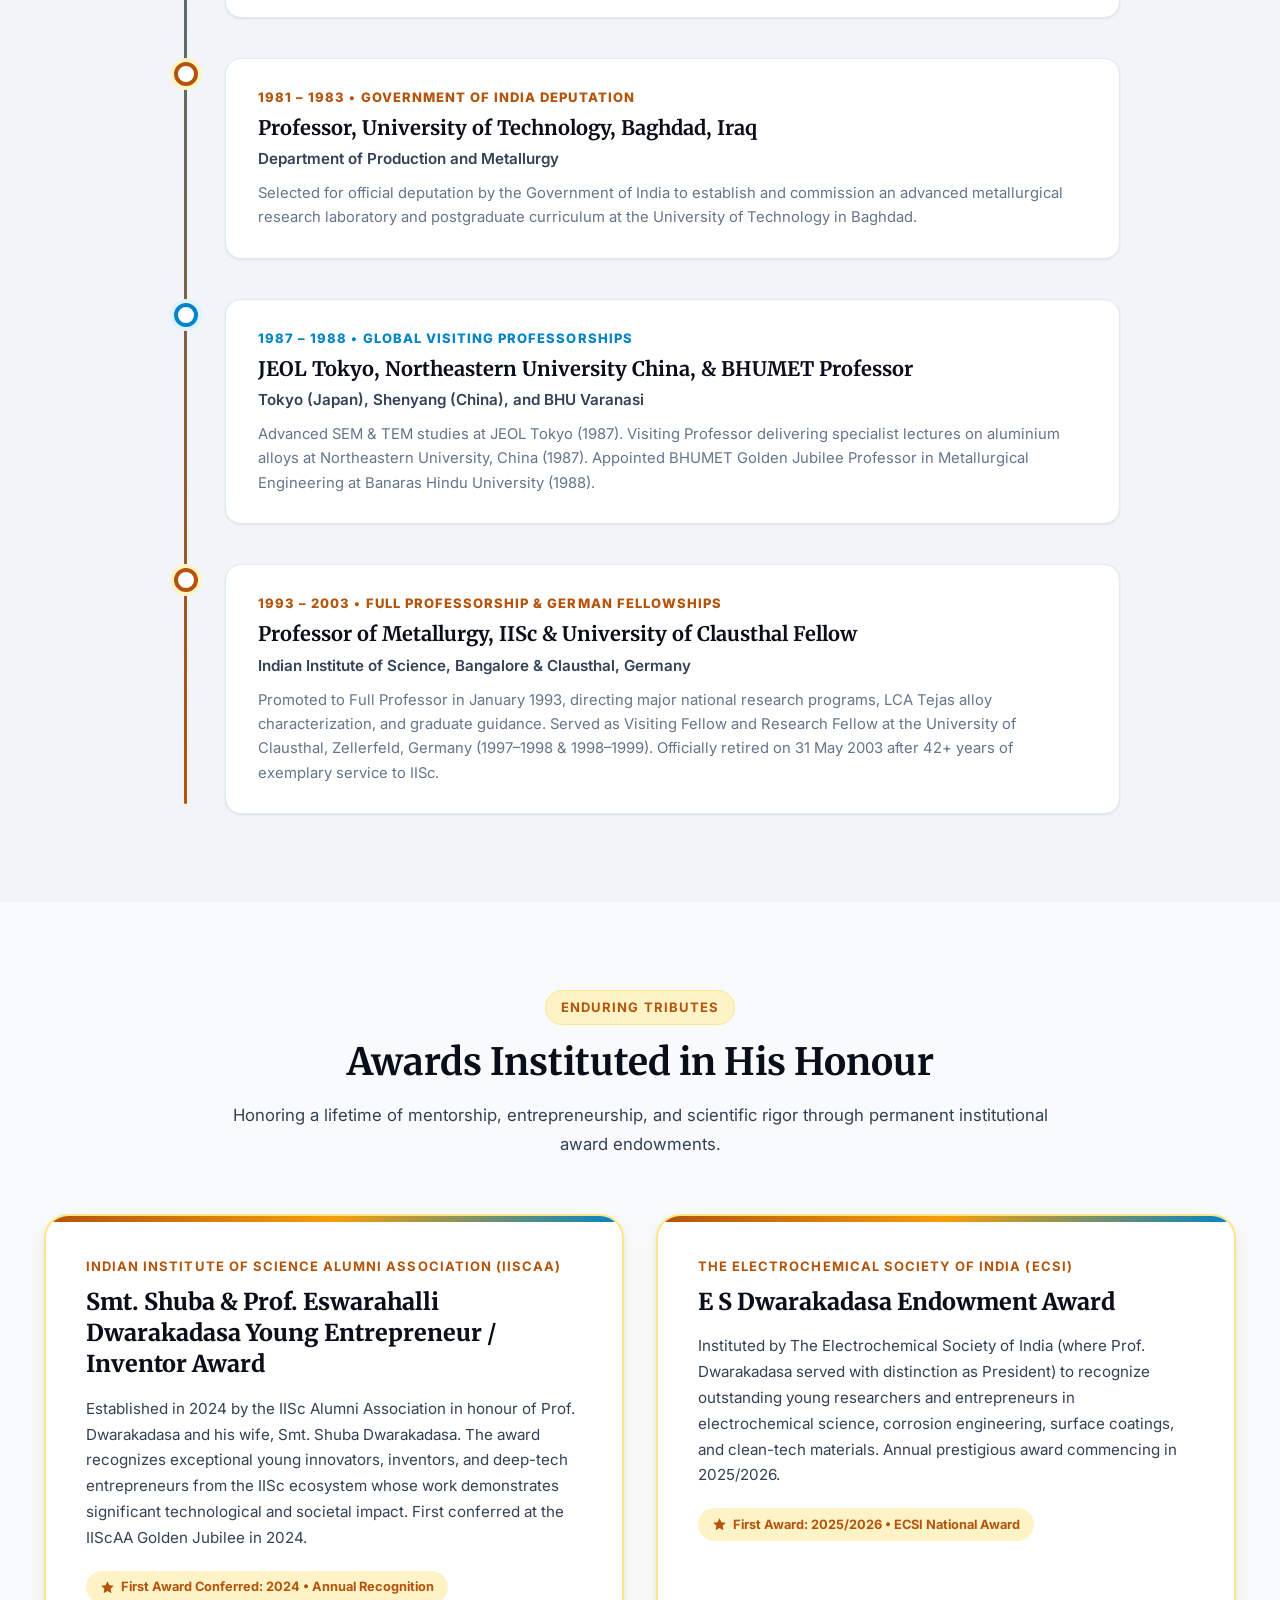
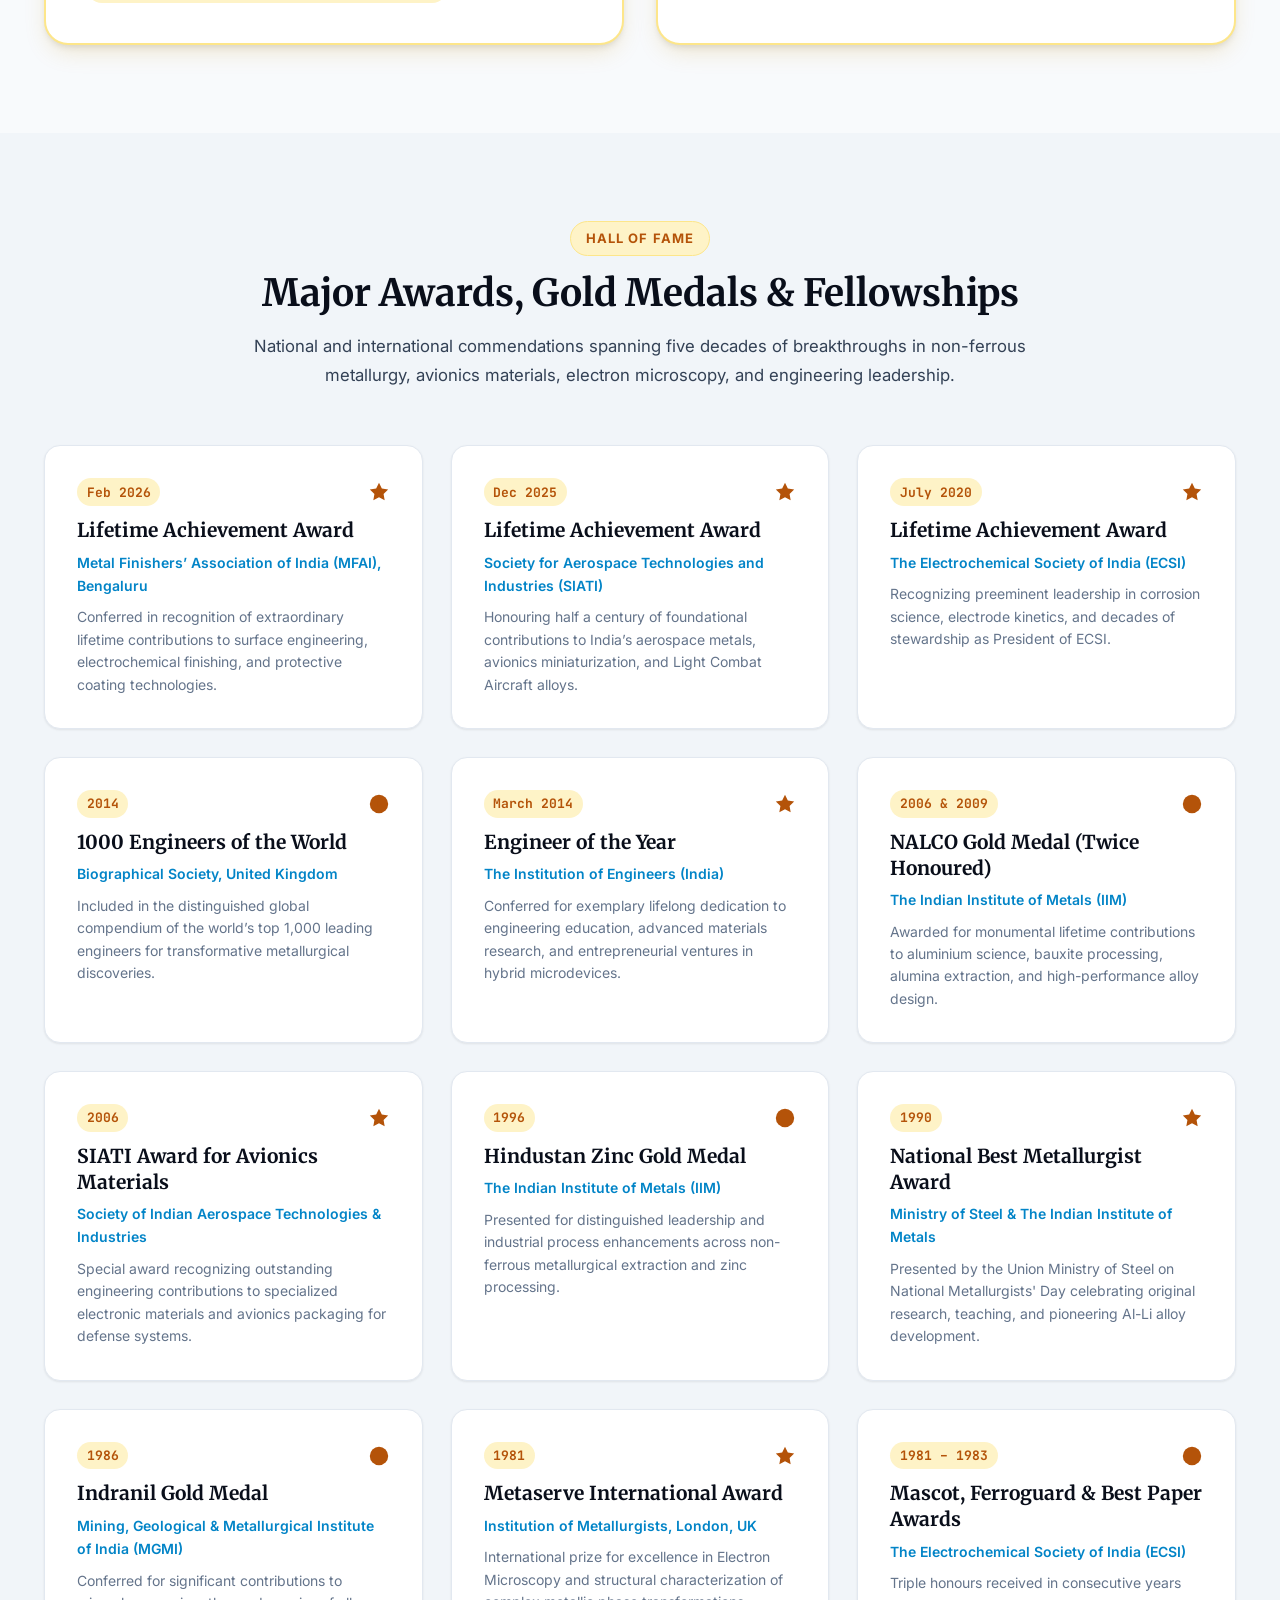
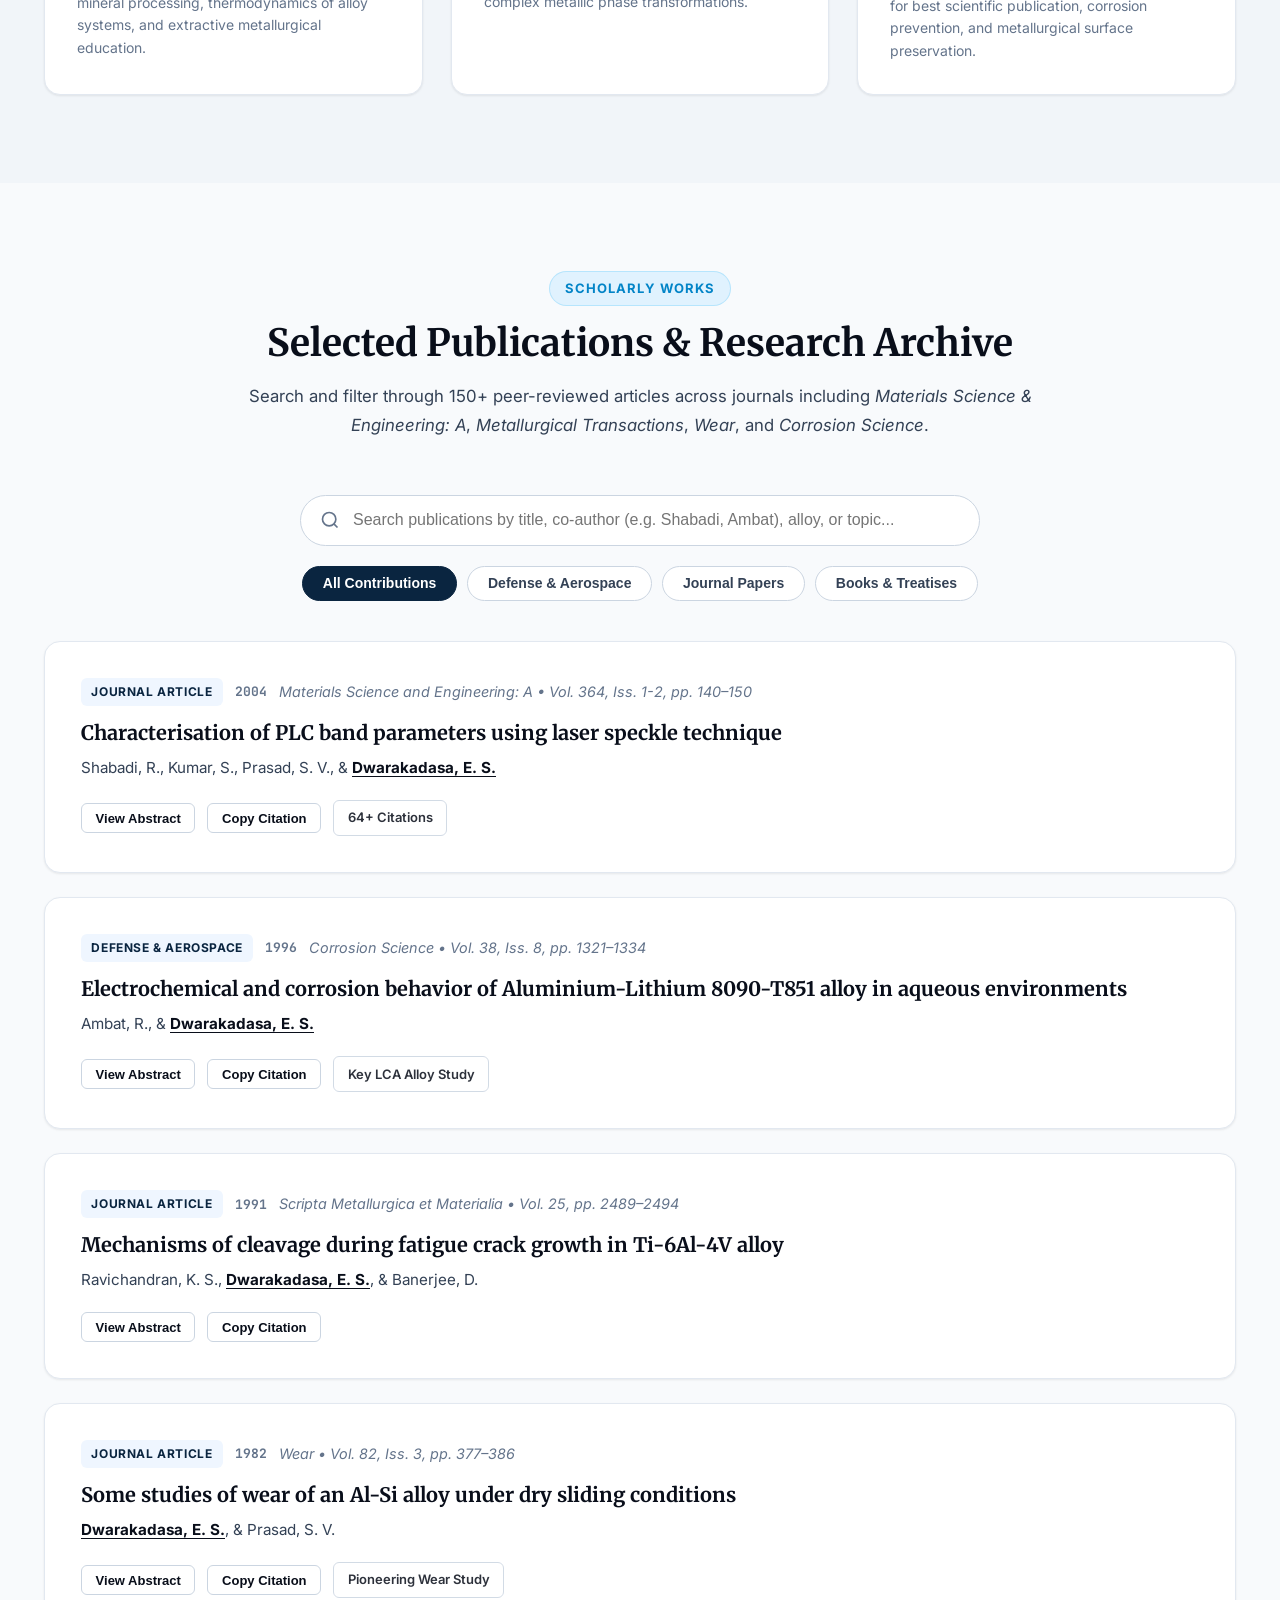
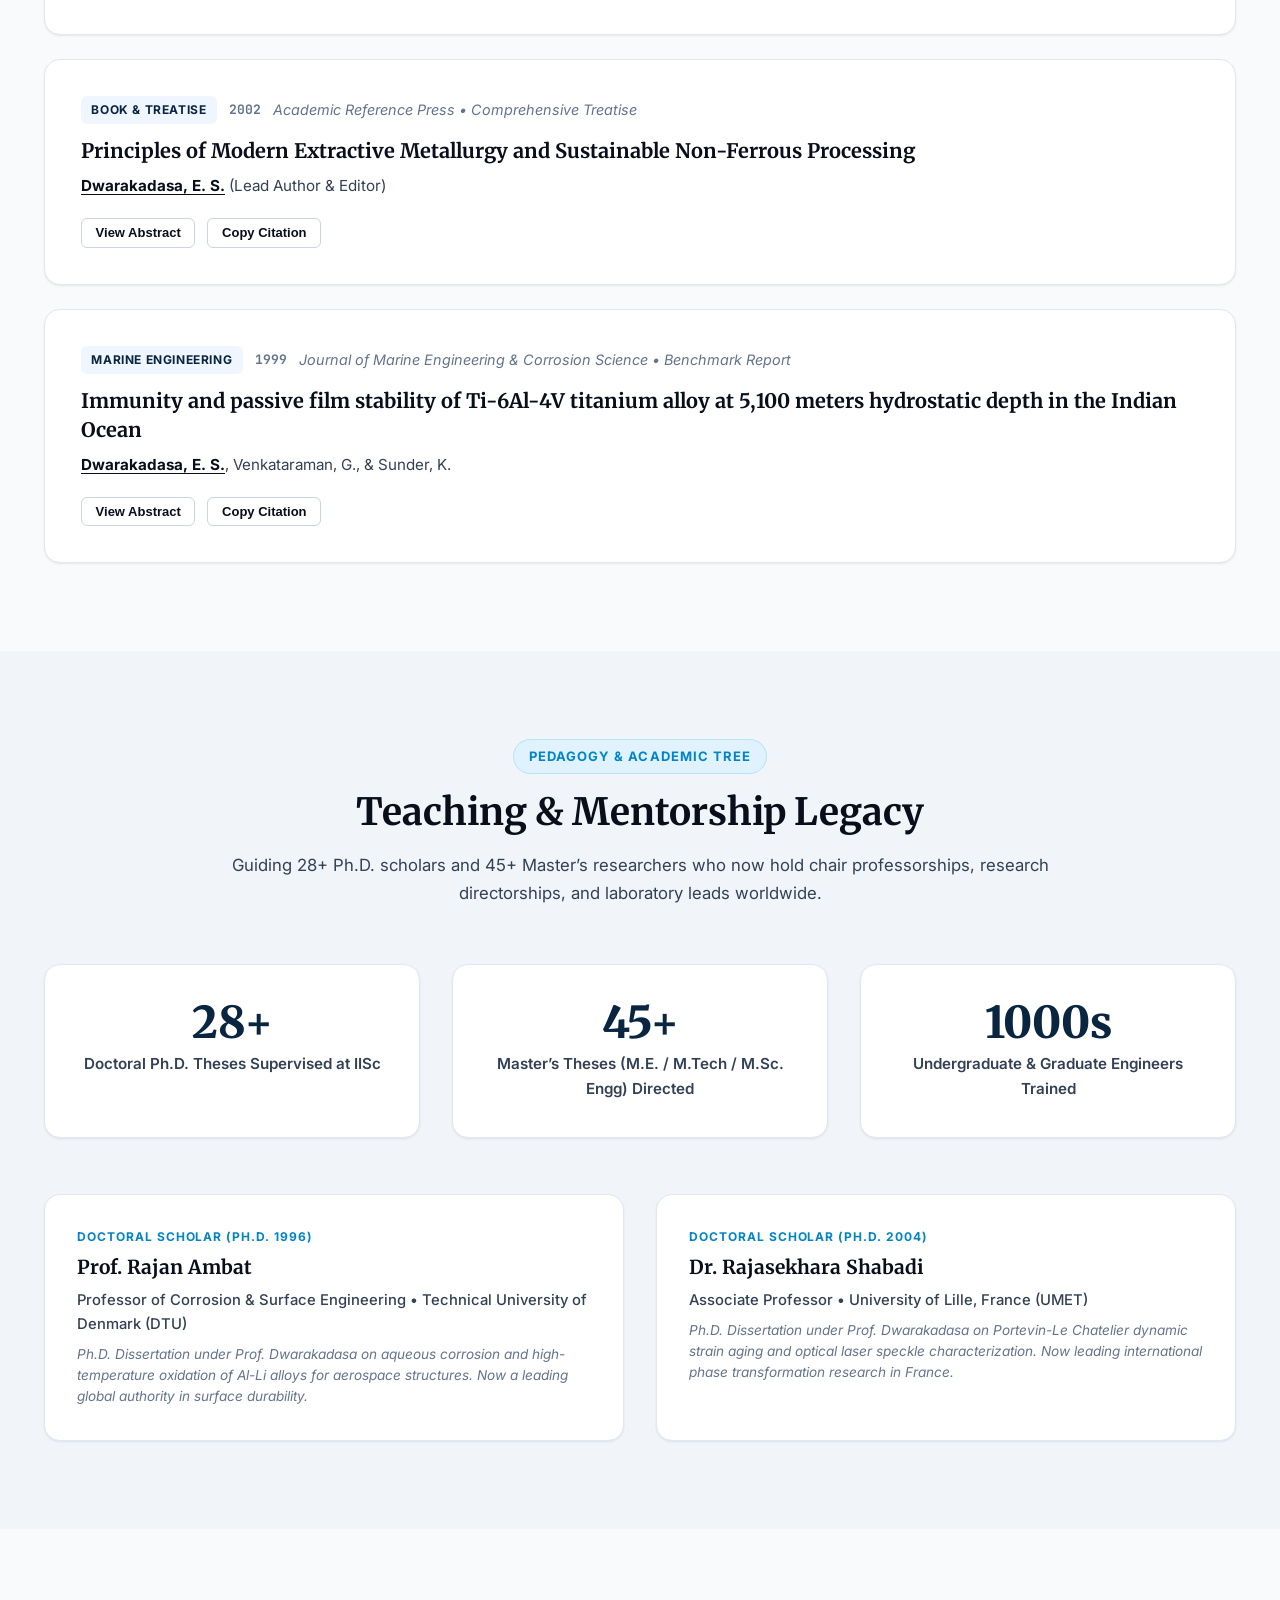
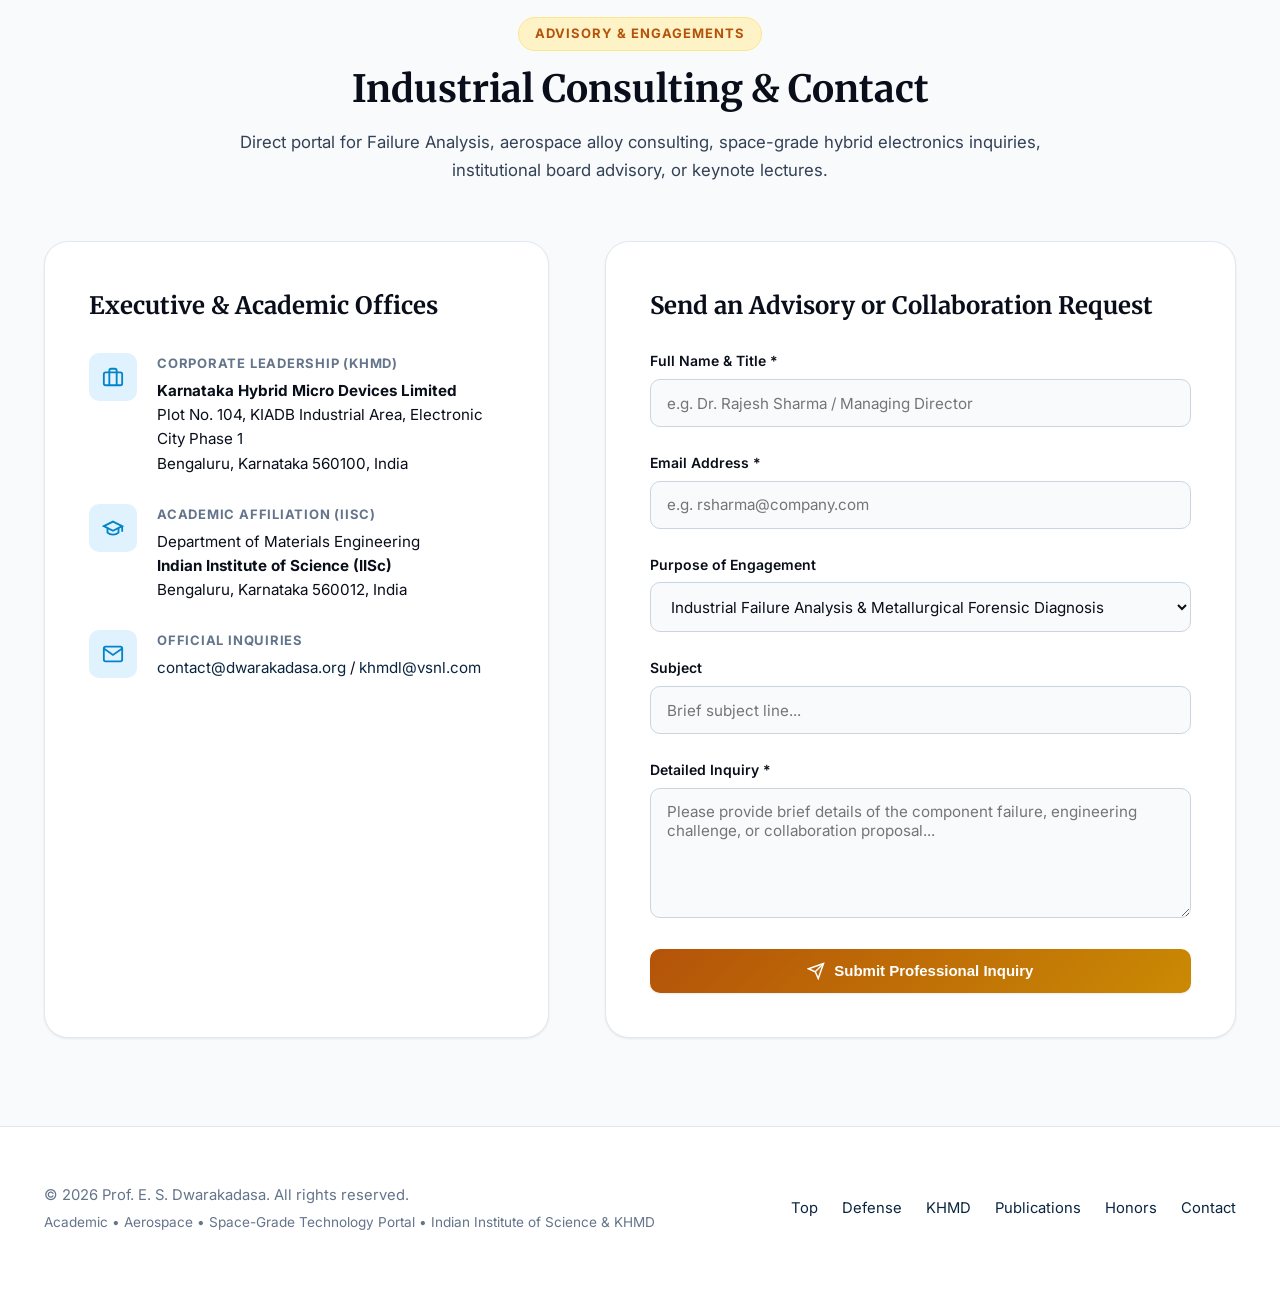
==== commit fd5592df: "Deploy ultra-HD bright high-key executive portrait with sunlit atrium background and update all favi" ====
--- a/index.html
+++ b/index.html
@@ -9,13 +9,13 @@
 
   <title>Prof. E. S. Dwarakadasa | Metallurgical Luminary, IISc Professor &amp; Tech Executive</title>
 
-  <!-- Enterprise Favicon & Device Icons (ESD Executive Monogram) -->
-  <link rel="icon" type="image/svg+xml" href="favicon.svg?v=2">
-  <link rel="icon" type="image/png" sizes="32x32" href="favicon-32x32.png?v=2">
-  <link rel="icon" type="image/png" sizes="16x16" href="favicon-16x16.png?v=2">
-  <link rel="apple-touch-icon" sizes="180x180" href="apple-touch-icon.png?v=2">
-  <link rel="shortcut icon" href="favicon.ico?v=2">
-  <link rel="manifest" href="site.webmanifest?v=2">
+  <!-- Enterprise Favicon & Device Icons (Bright Ultra-HD Realistic Portrait) -->
+  <link rel="icon" type="image/svg+xml" href="favicon.svg?v=4">
+  <link rel="icon" type="image/png" sizes="32x32" href="favicon-32x32.png?v=4">
+  <link rel="icon" type="image/png" sizes="16x16" href="favicon-16x16.png?v=4">
+  <link rel="apple-touch-icon" sizes="180x180" href="apple-touch-icon.png?v=4">
+  <link rel="shortcut icon" href="favicon.ico?v=4">
+  <link rel="manifest" href="site.webmanifest?v=4">
   <meta name="theme-color" content="#0a192f">
 
   <!-- Google Fonts -->
@@ -102,7 +102,7 @@
             <div class="hero-avatar-container">
               <div class="hero-avatar-glow"></div>
               <div class="hero-avatar-frame">
-                <img src="assets/images/prof-dwarakadasa.jpg?v=2" alt="Prof. E. S. Dwarakadasa Official Portrait" class="hero-avatar-img" onerror="this.onerror=null; this.src='https://upload.wikimedia.org/wikipedia/commons/f/fa/Picture_of_Prof._E.S.Dwarakadasa.jpg';">
+                <img src="assets/images/prof-dwarakadasa.jpg?v=3" alt="Prof. E. S. Dwarakadasa Official Portrait" class="hero-avatar-img" onerror="this.onerror=null; this.src='https://upload.wikimedia.org/wikipedia/commons/f/fa/Picture_of_Prof._E.S.Dwarakadasa.jpg';">
               </div>
               <div class="hero-badge-floating">
                 <svg width="18" height="18" viewBox="0 0 24 24" fill="#f59e0b">
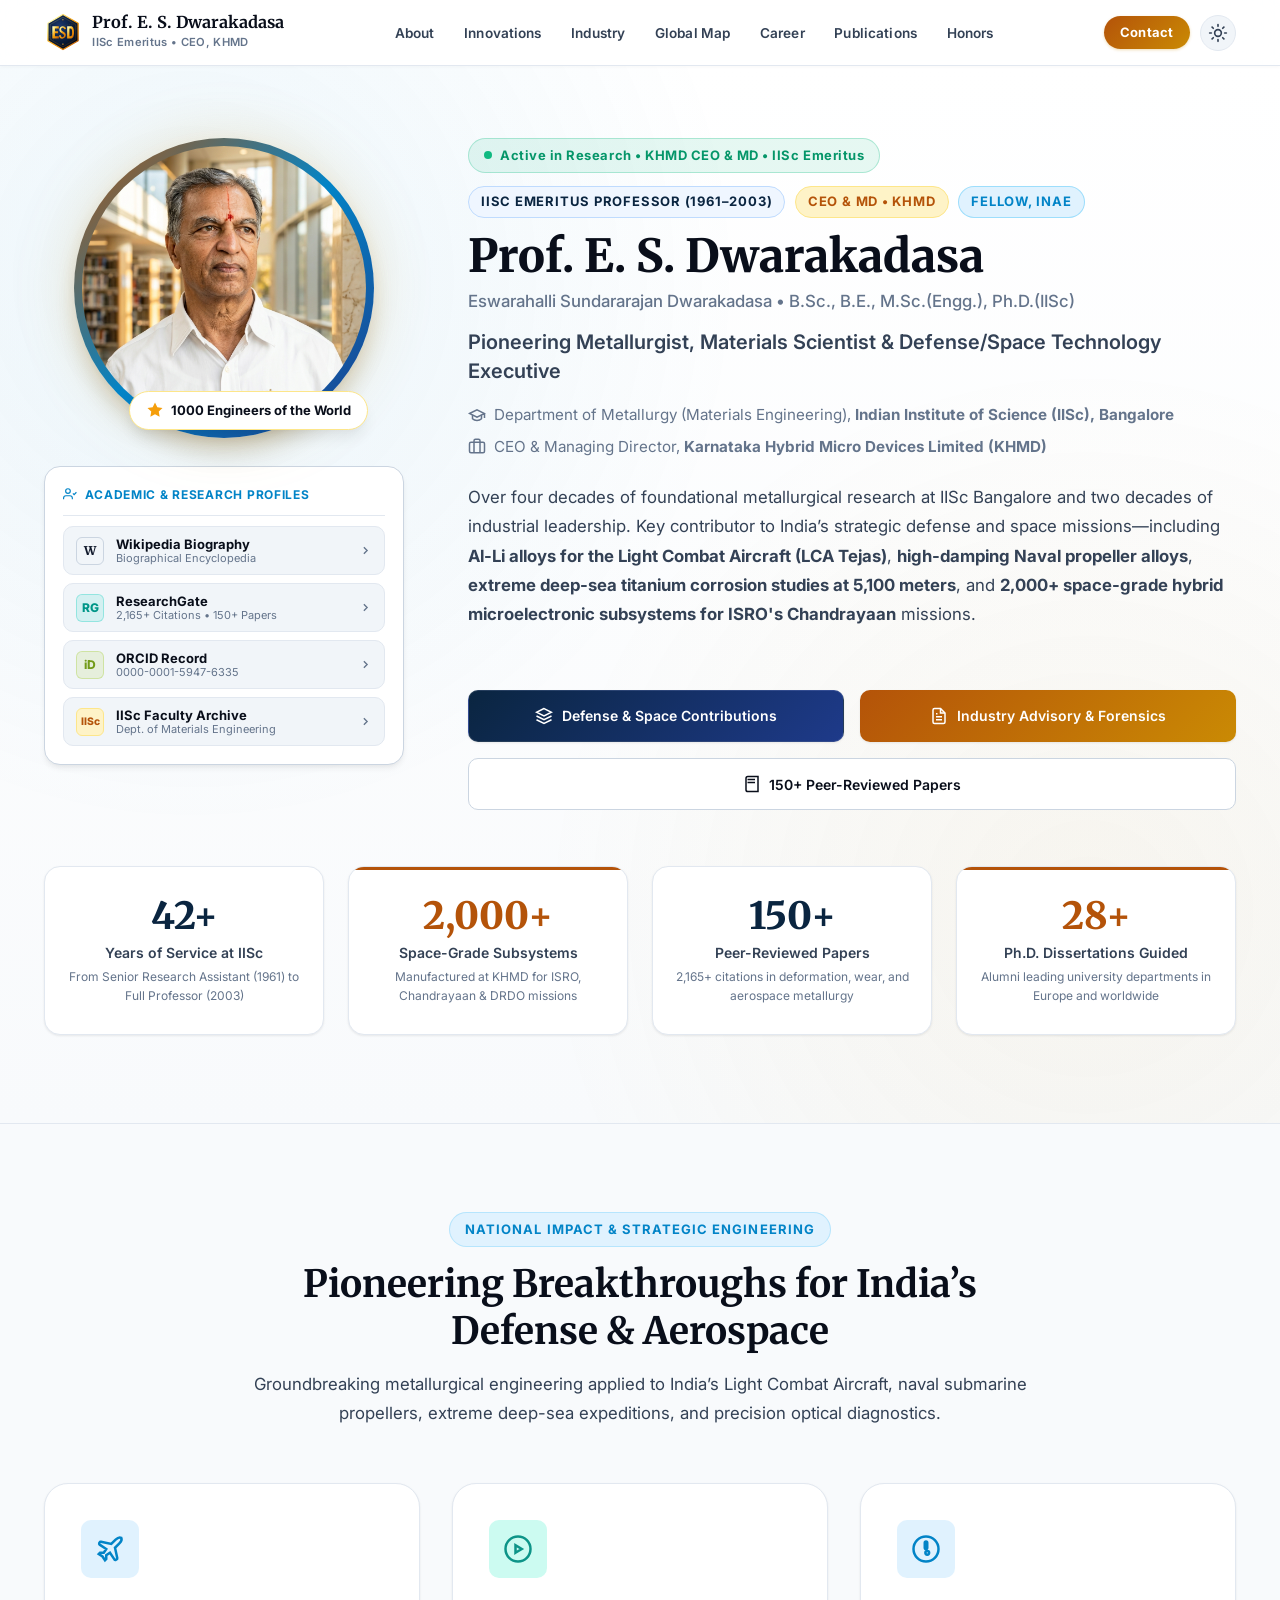
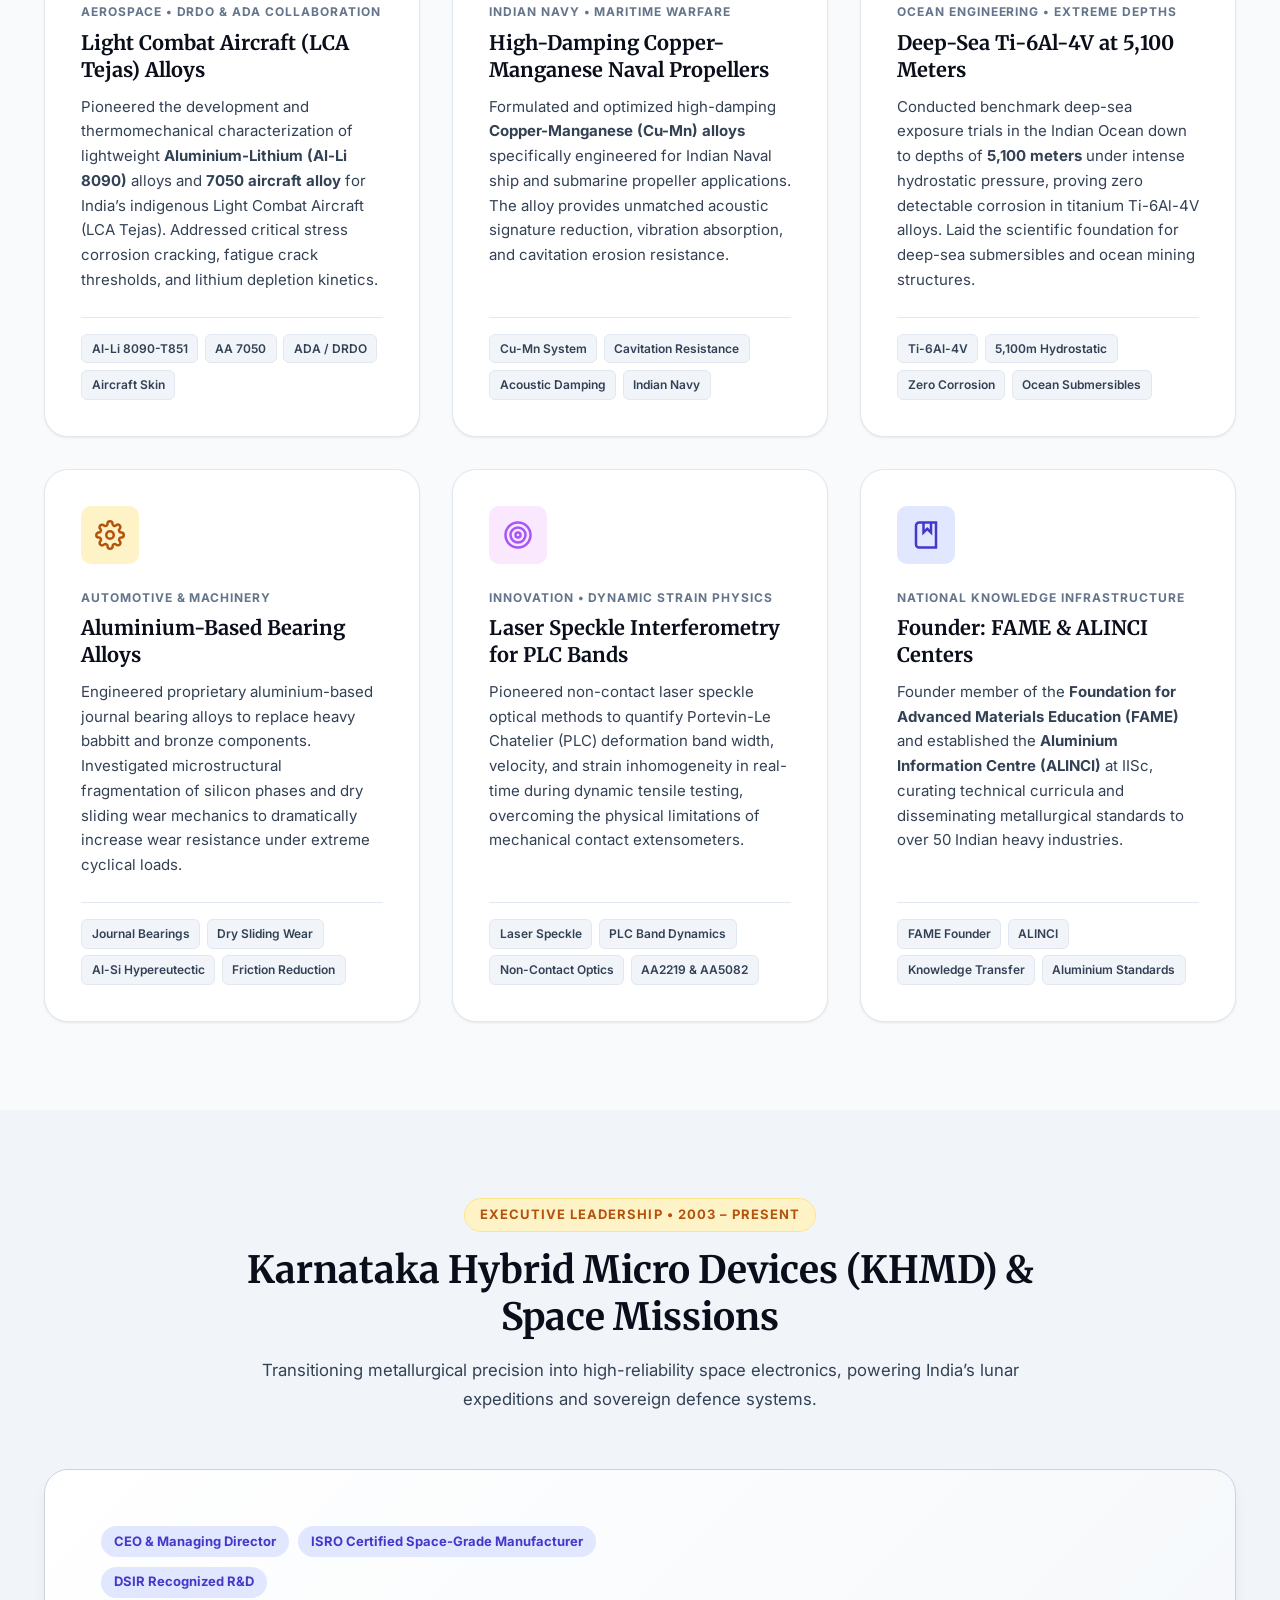
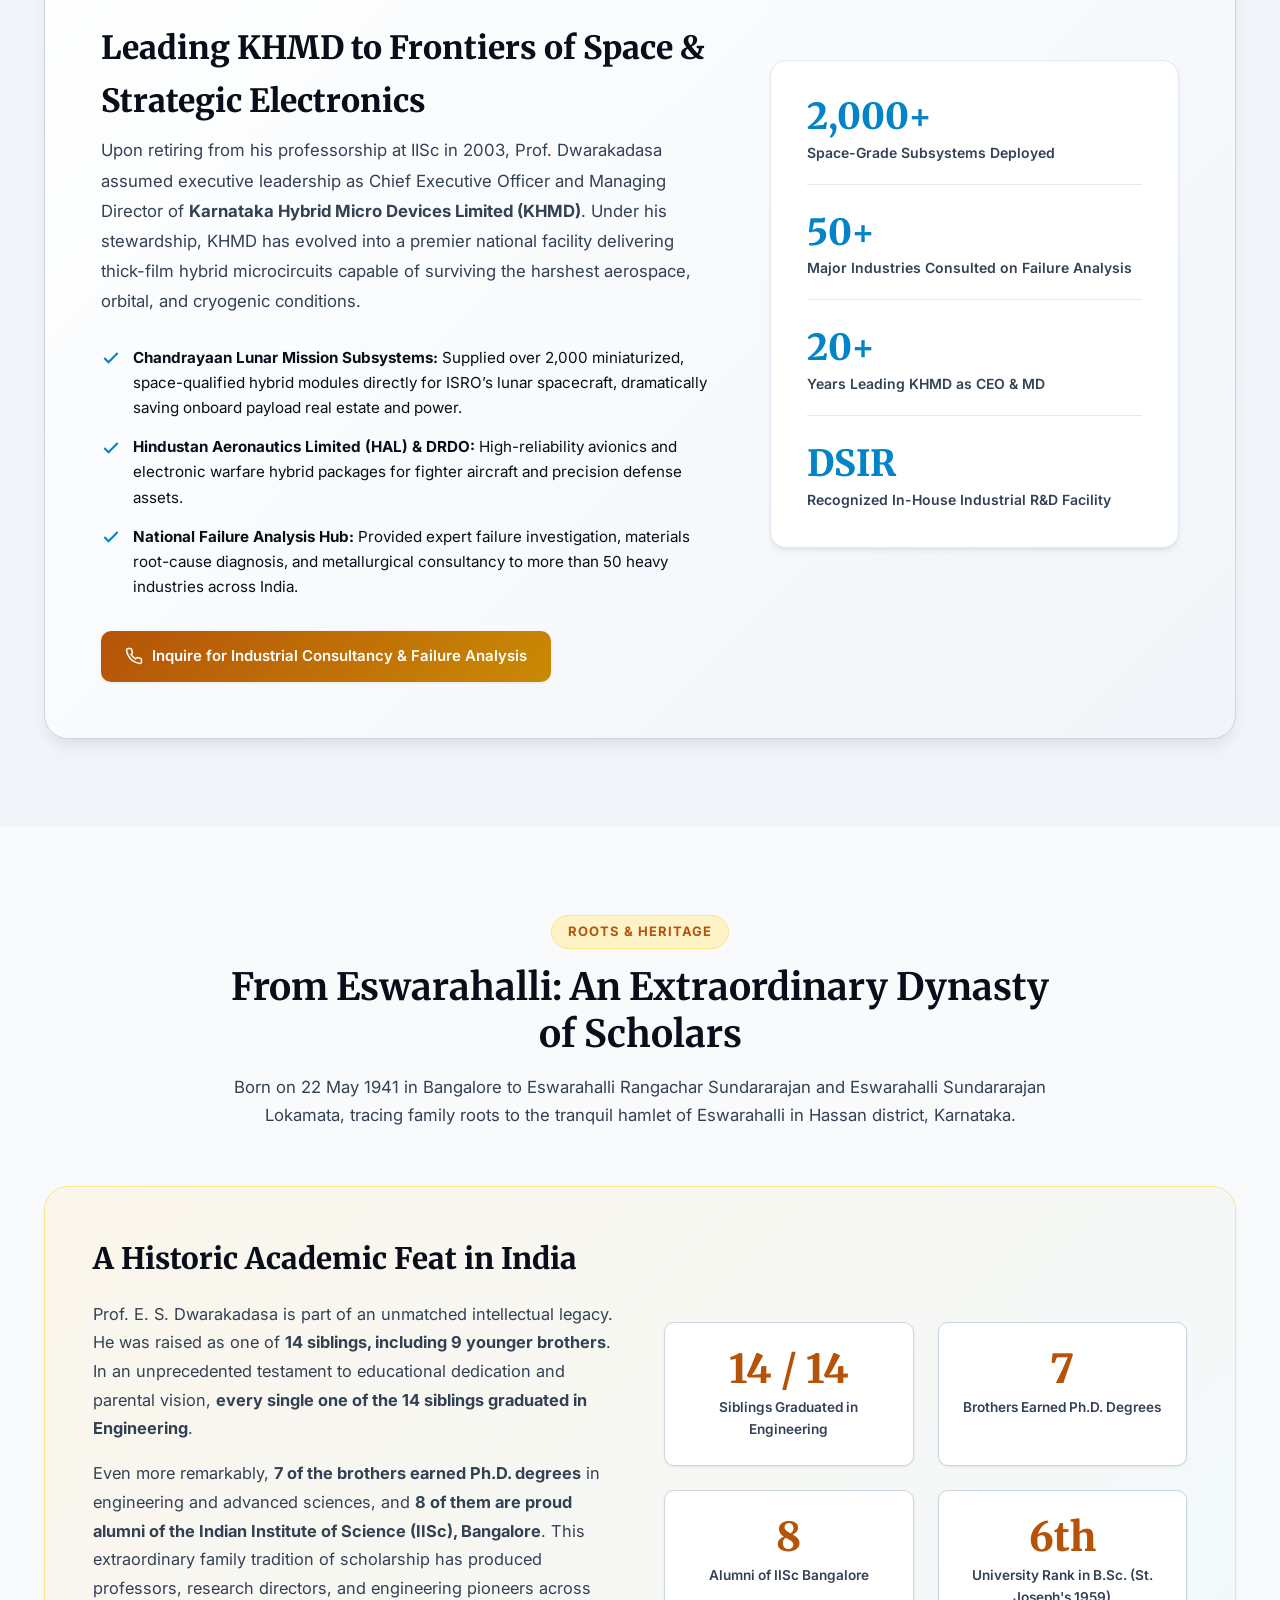
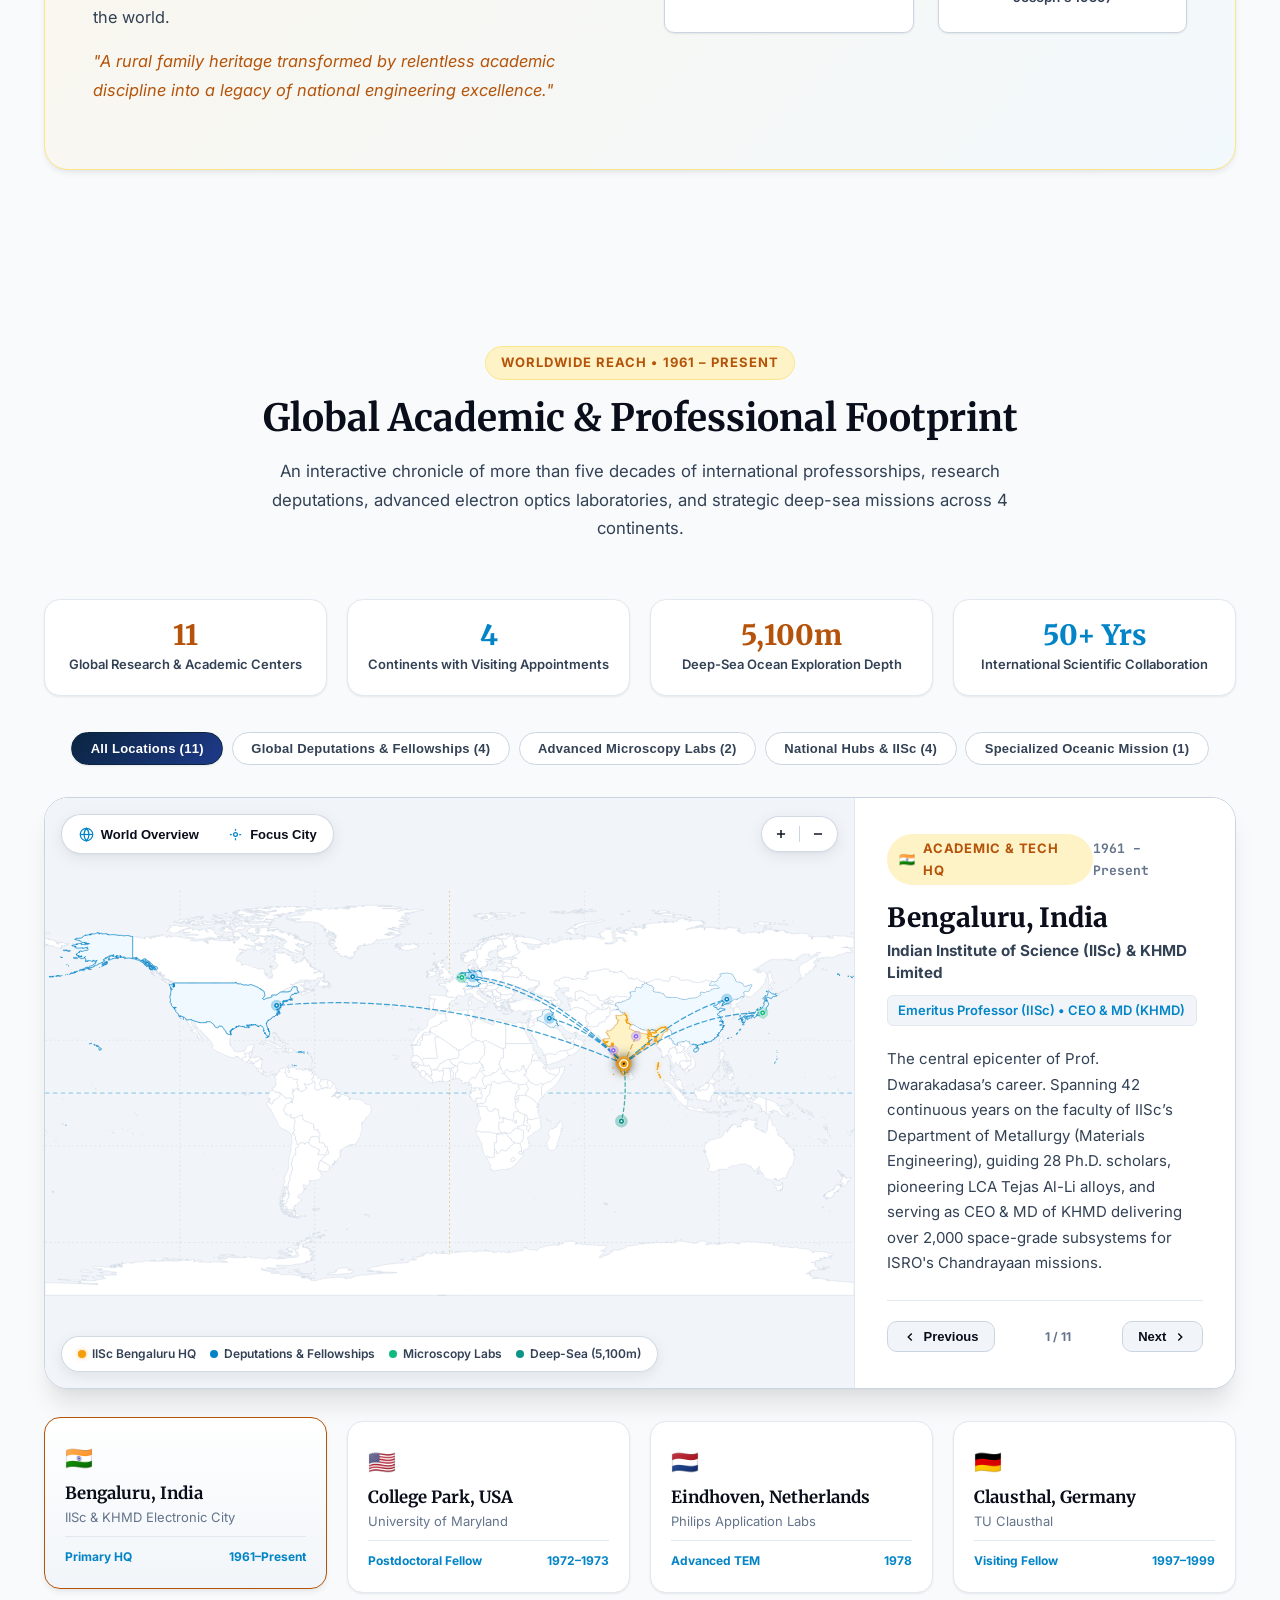
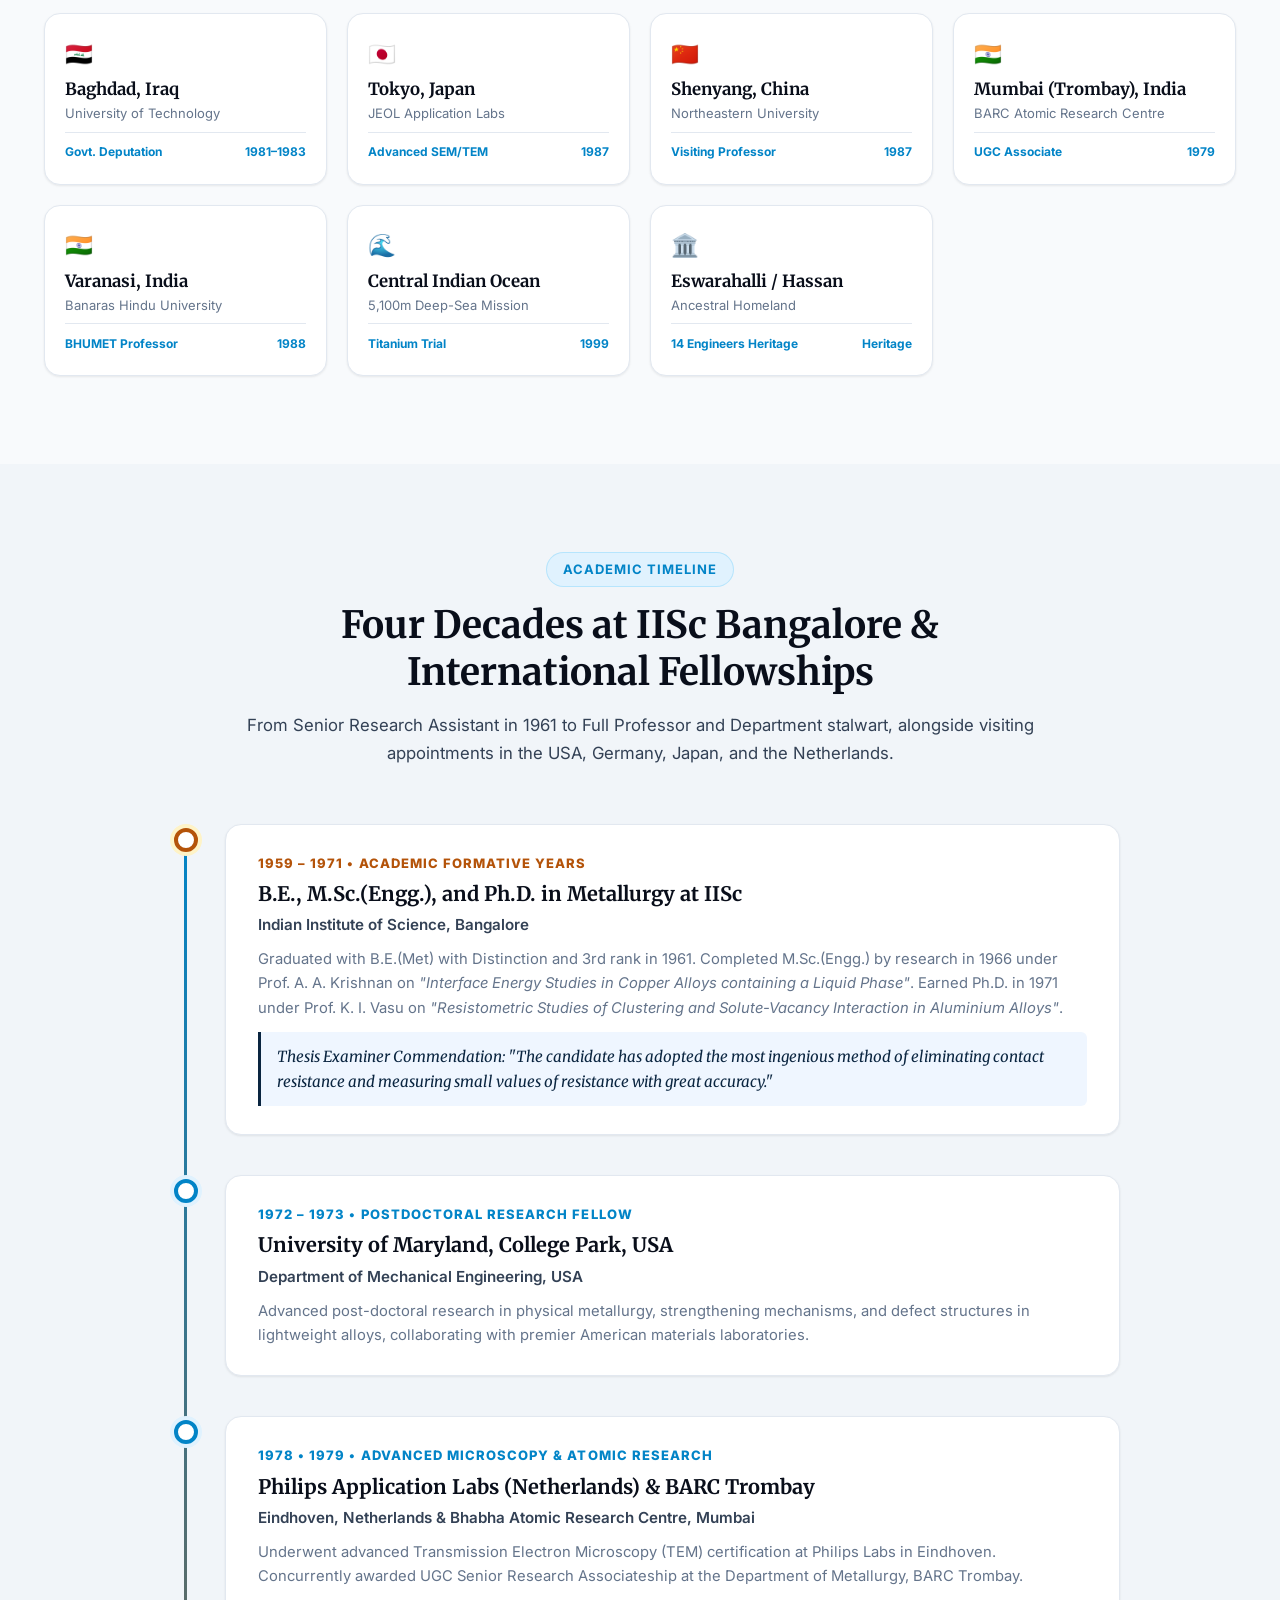
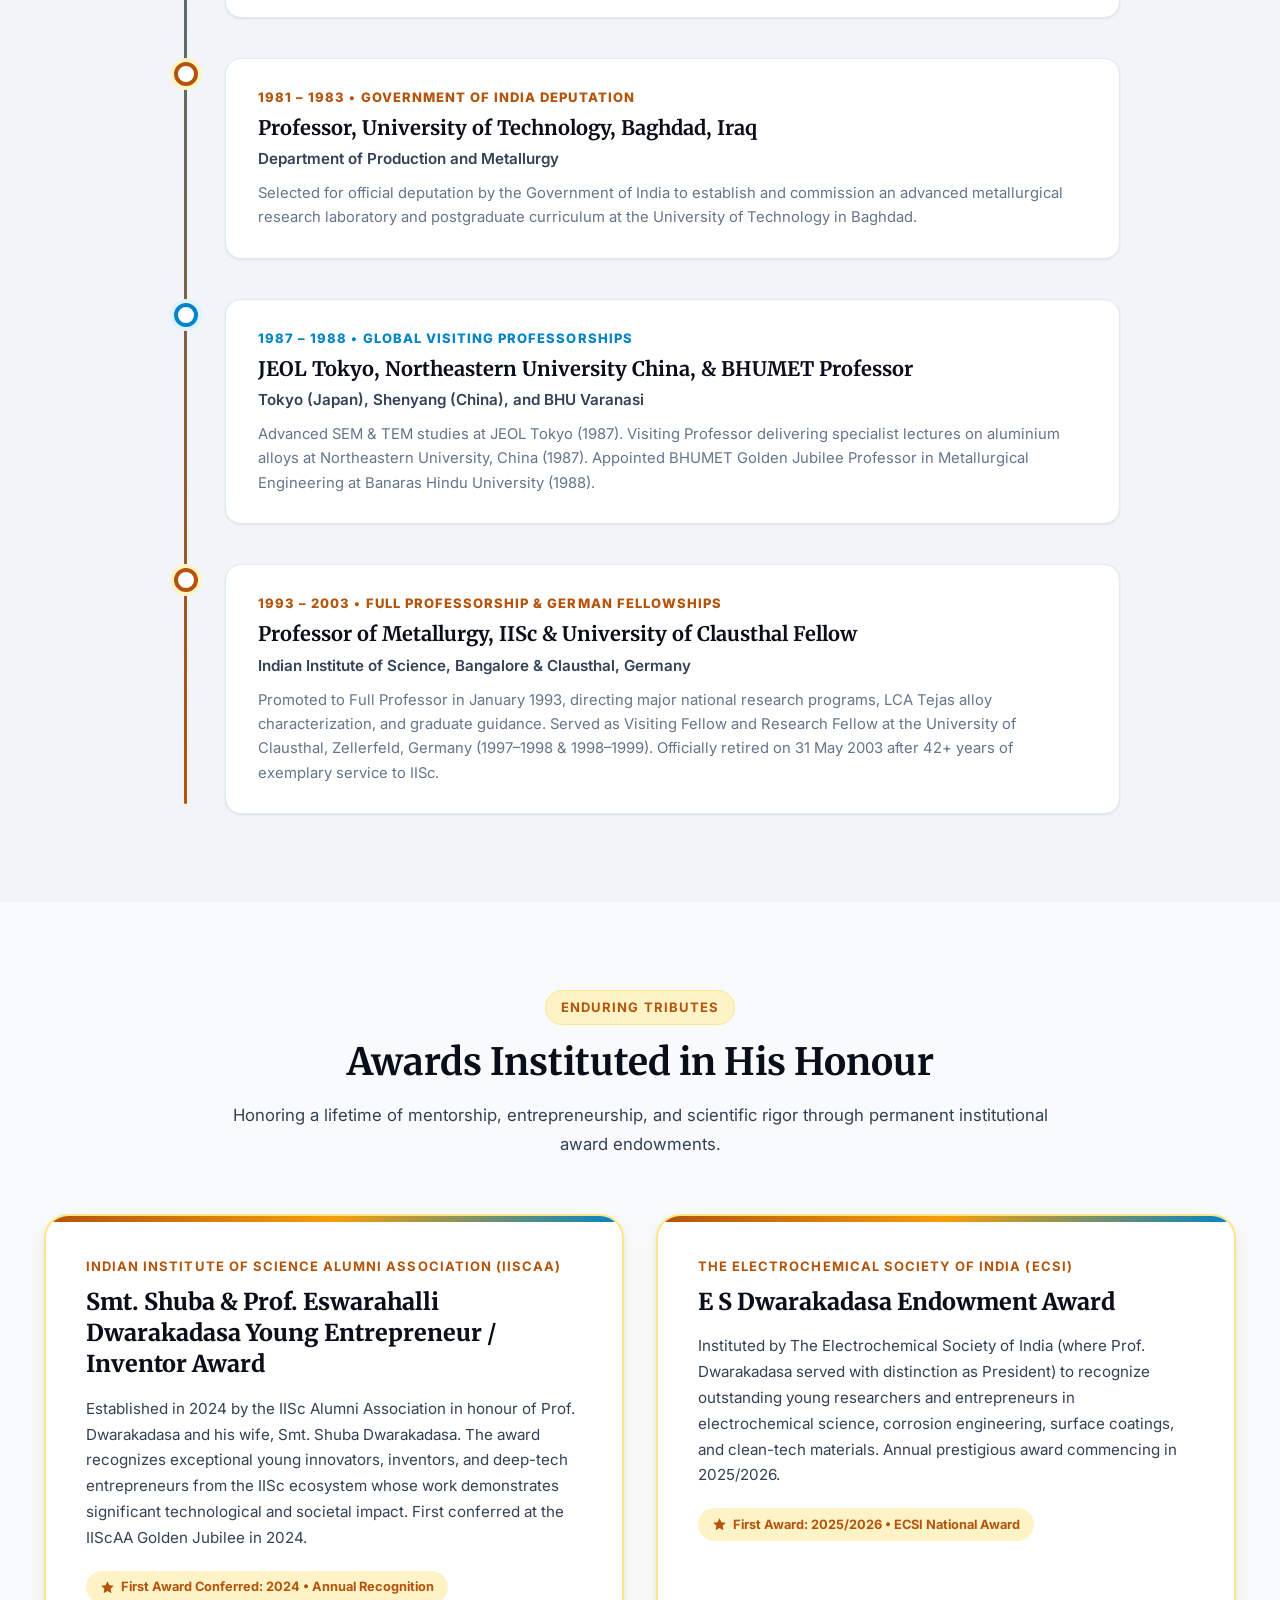
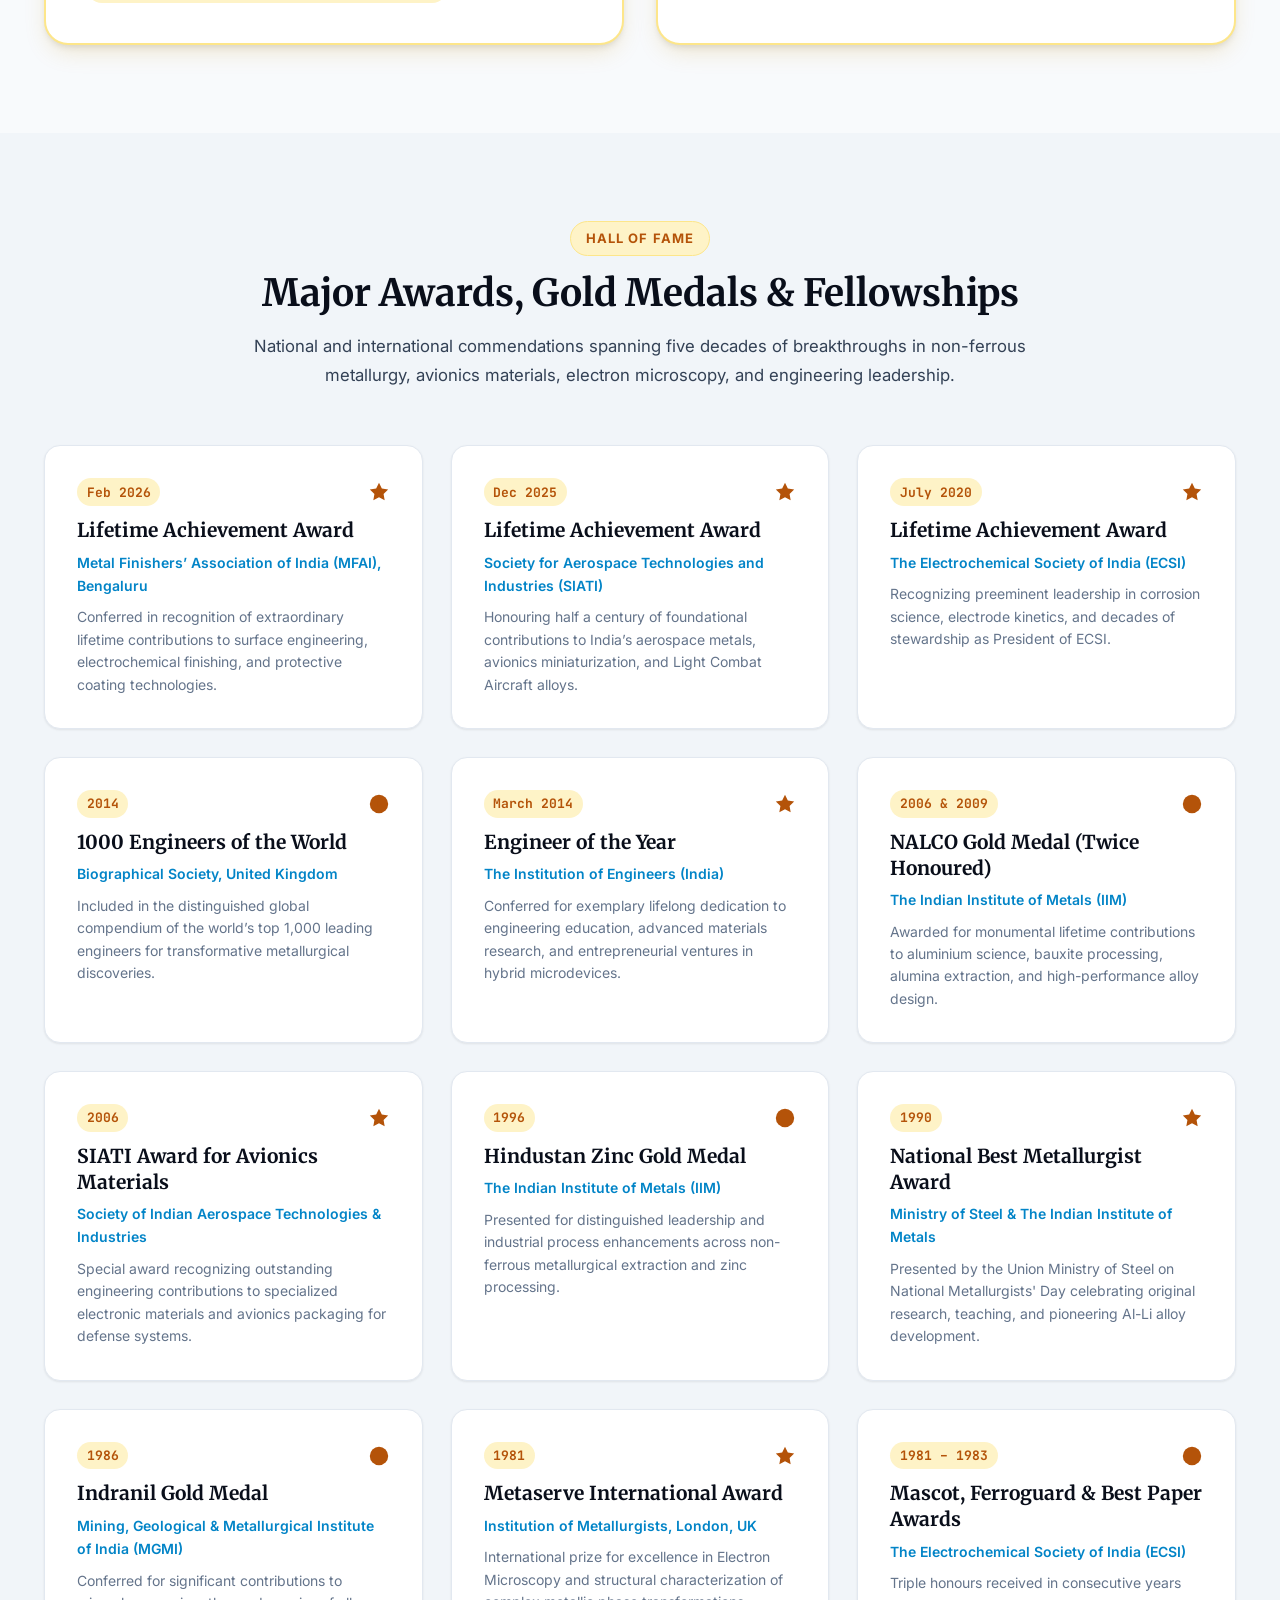
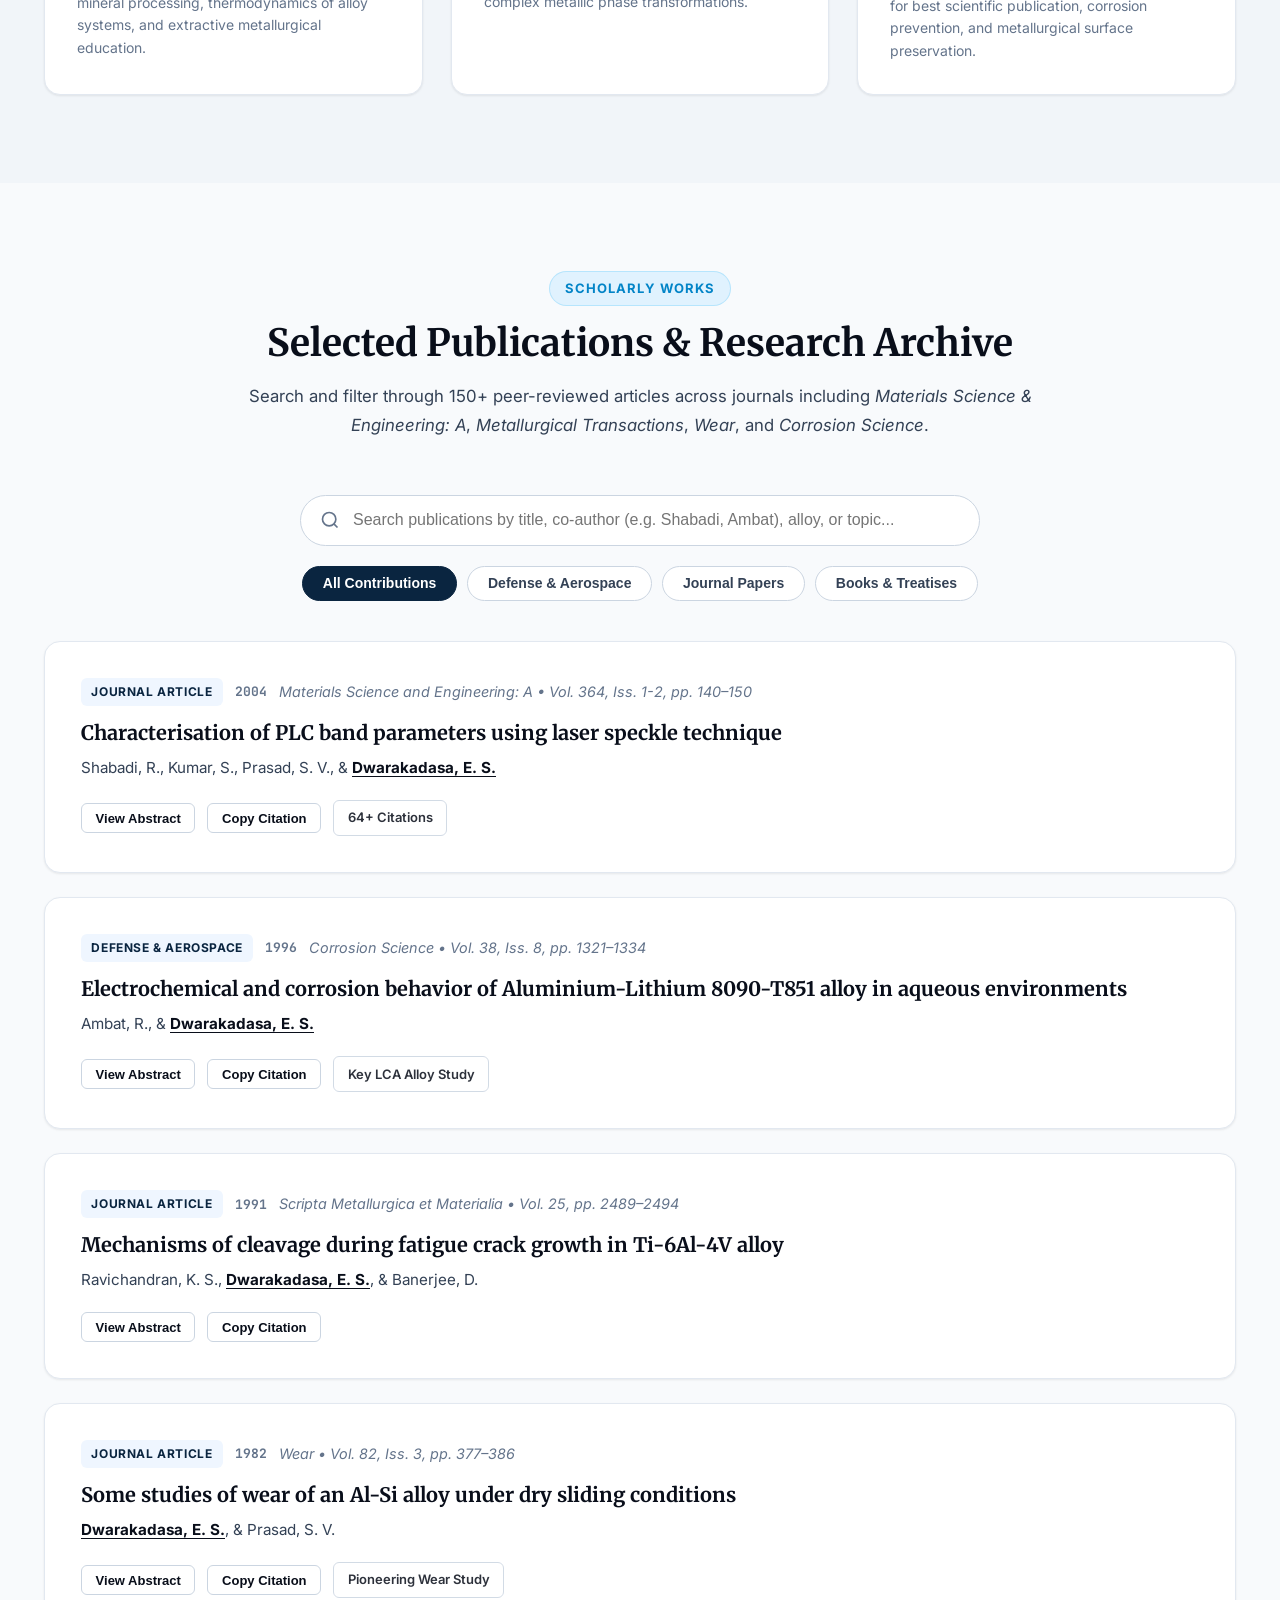
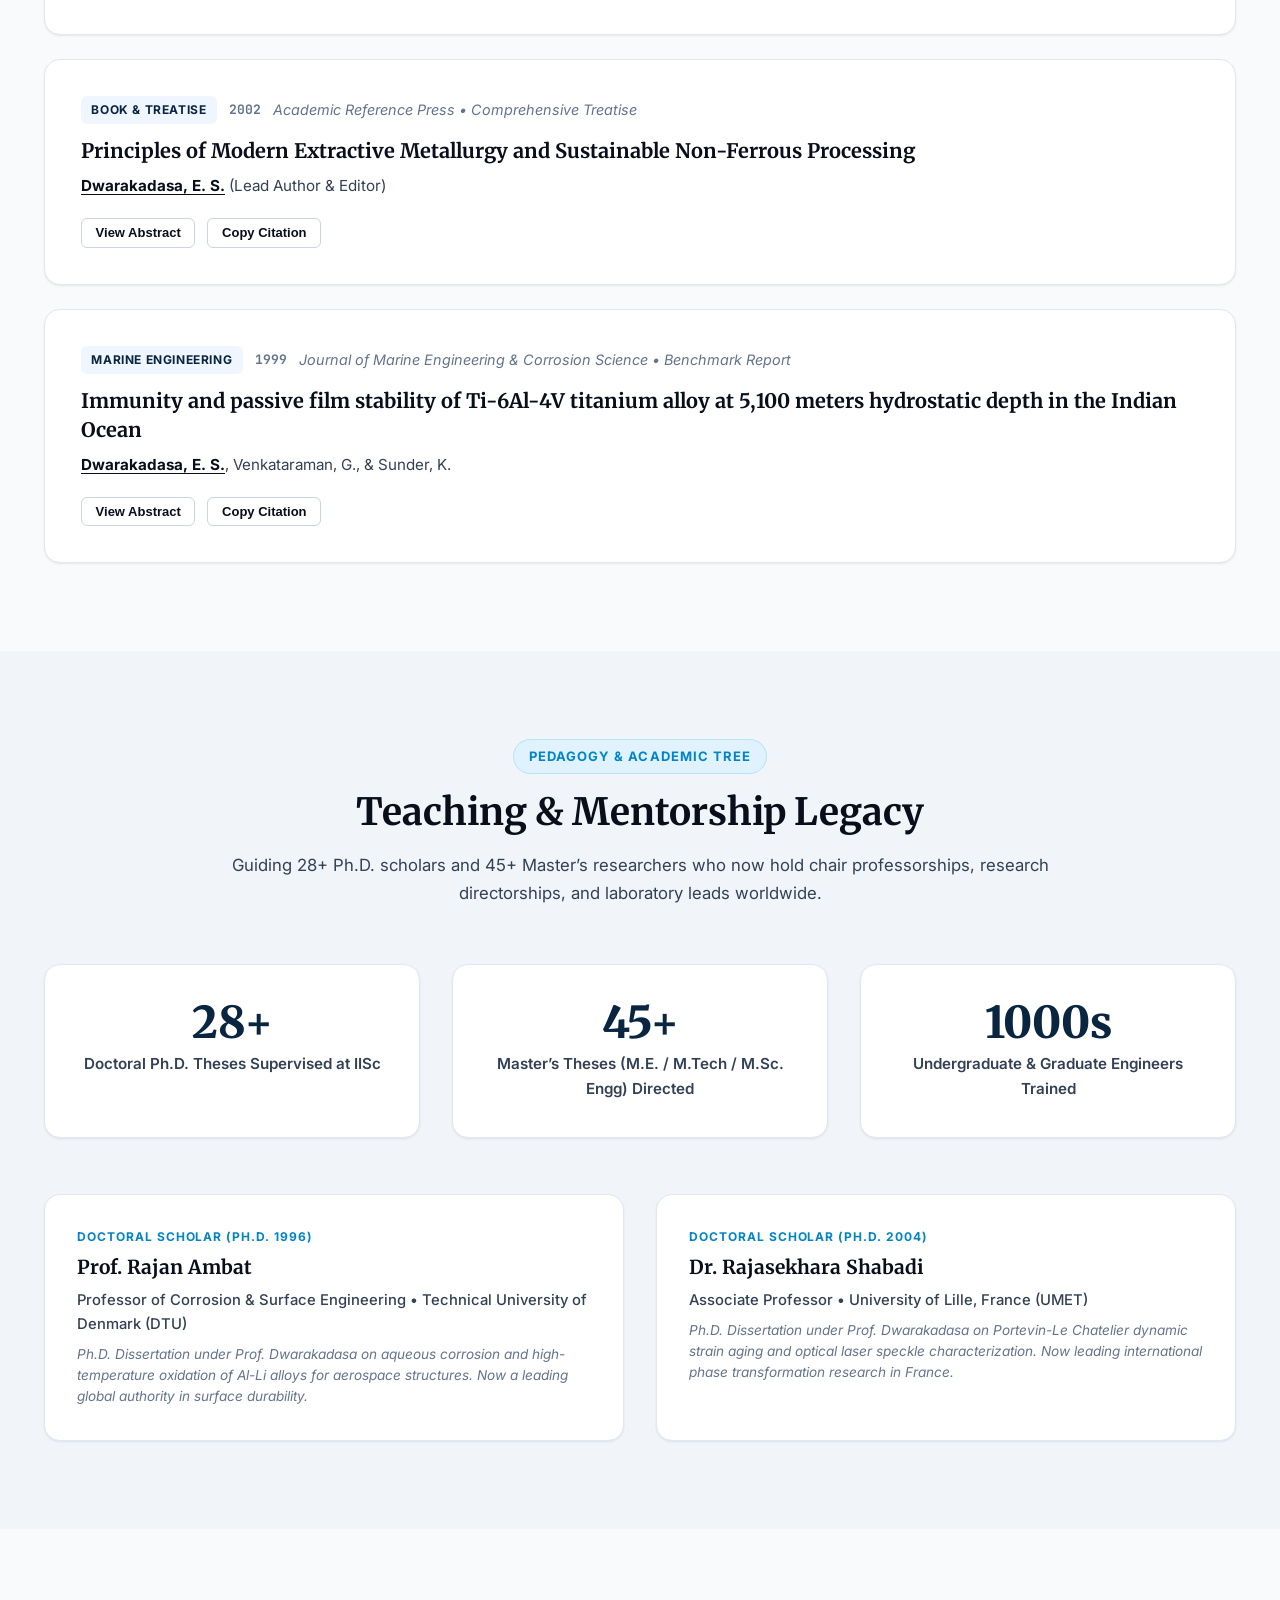
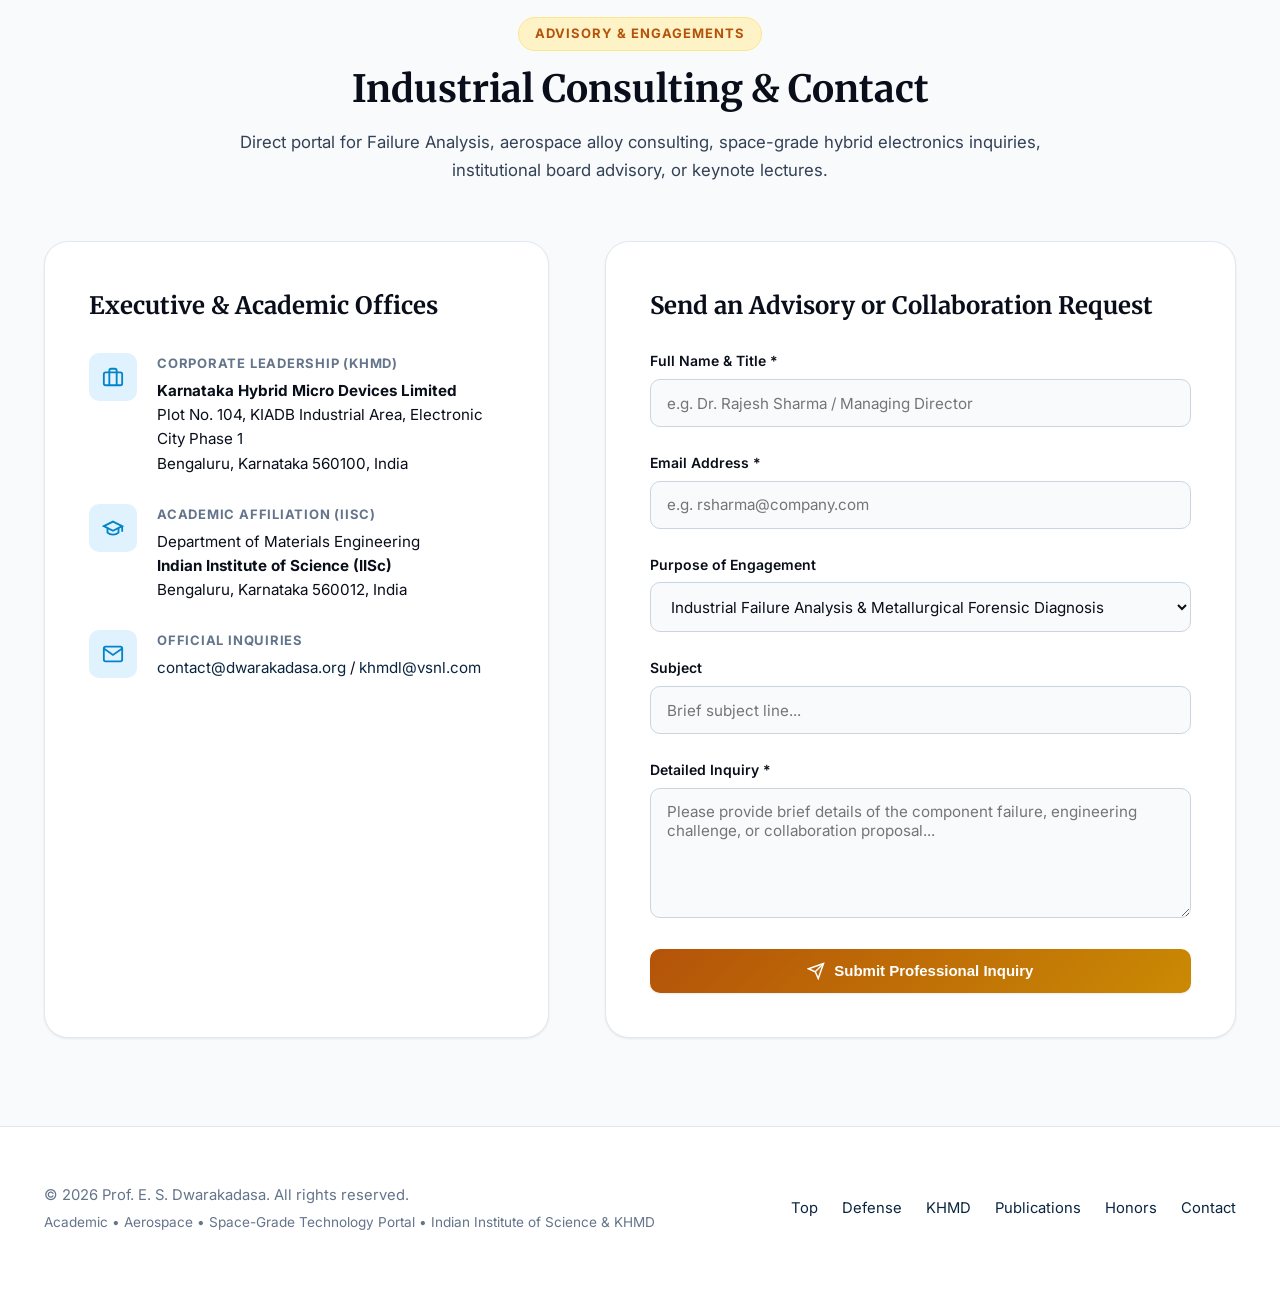
==== commit b9aa8eca: "Implement Option B: Metallurgical & Aerospace Luminary Crest emblem in navbar" ====
--- a/index.html
+++ b/index.html
@@ -38,9 +38,35 @@
        ====================================================================== -->
   <header class="navbar" id="navbar">
     <div class="container nav-container">
-      <!-- Brand Logo / Emblem -->
+      <!-- Brand Logo / Emblem: Metallurgical & Aerospace Luminary Crest (Option B) -->
       <a href="#hero" class="nav-brand" aria-label="Prof E. S. Dwarakadasa Profile Home">
-        <div class="brand-emblem">ESD</div>
+        <div class="brand-emblem" aria-hidden="true">
+          <svg class="brand-emblem-svg" viewBox="0 0 100 100" width="38" height="38" xmlns="http://www.w3.org/2000/svg">
+            <defs>
+              <linearGradient id="crestGold" x1="0%" y1="0%" x2="100%" y2="100%">
+                <stop offset="0%" stop-color="#fffbeb"/>
+                <stop offset="20%" stop-color="#fef08a"/>
+                <stop offset="50%" stop-color="#f59e0b"/>
+                <stop offset="80%" stop-color="#d97706"/>
+                <stop offset="100%" stop-color="#92400e"/>
+              </linearGradient>
+              <radialGradient id="crestNavy" cx="40%" cy="35%" r="65%">
+                <stop offset="0%" stop-color="#1e3a6e"/>
+                <stop offset="50%" stop-color="#0d2246"/>
+                <stop offset="90%" stop-color="#061226"/>
+                <stop offset="100%" stop-color="#030914"/>
+              </radialGradient>
+            </defs>
+            <polygon points="50,4 89.8,27 89.8,73 50,96 10.2,73 10.2,27" fill="url(#crestNavy)" stroke="url(#crestGold)" stroke-width="3.5" stroke-linejoin="round"/>
+            <polygon points="50,11 83.5,30.3 83.5,69.7 50,89 16.5,69.7 16.5,30.3" fill="none" stroke="url(#crestGold)" stroke-width="1" stroke-opacity="0.45" stroke-linejoin="round"/>
+            <ellipse cx="50" cy="50" rx="38" ry="14" fill="none" stroke="url(#crestGold)" stroke-width="0.8" stroke-dasharray="3,3" stroke-opacity="0.35" transform="rotate(-24 50 50)"/>
+            <path d="M 22,35 L 39,35 L 39,41 L 29,41 L 29,48 L 37,48 L 37,53 L 29,53 L 29,61 L 39.5,61 L 39.5,67 L 22,67 Z" fill="url(#crestGold)"/>
+            <path d="M 58,42 L 53.5,43 C 53,40 51.5,38.5 49,38.5 C 46.5,38.5 45,40 45,42.5 C 45,45 46.5,46.5 50,48.5 C 54.5,51 57.5,53.5 57.5,58 C 57.5,63.5 53,67.5 48,67.5 C 43,67.5 40,64 39.5,59 L 44,58 C 44.5,62 46,63.5 48.5,63.5 C 51,63.5 53,62 53,59.5 C 53,57 51,55 47,53 C 43,51 40.5,48.5 40.5,44 C 40.5,39 44.5,35 49.5,35 C 54,35 57.5,38 58,42 Z" fill="url(#crestGold)"/>
+            <path d="M 61,35 L 70,35 C 75.5,35 79,39 79,51 C 79,63 75.5,67 70,67 L 61,67 Z M 67,41 L 67,61 L 69.5,61 C 73,61 74,58 74,51 C 74,44 73,41 69.5,41 Z" fill="url(#crestGold)" fill-rule="evenodd"/>
+            <circle cx="50" cy="18" r="1.8" fill="url(#crestGold)"/>
+            <circle cx="50" cy="82" r="1.8" fill="url(#crestGold)"/>
+          </svg>
+        </div>
         <div class="brand-info">
           <span class="brand-name">Prof. E. S. Dwarakadasa</span>
           <span class="brand-credentials">IISc Emeritus &bull; CEO, KHMD</span>
--- a/css/style.css
+++ b/css/style.css
@@ -250,20 +250,25 @@
 }
 
 .brand-emblem {
-  width: 36px;
-  height: 36px;
-  background: linear-gradient(135deg, #0a2540, #1e3a8a);
-  color: #fef08a;
-  border-radius: var(--radius-sm);
+  width: 38px;
+  height: 38px;
   display: flex;
   align-items: center;
   justify-content: center;
-  font-family: var(--font-serif);
-  font-size: 1.05rem;
-  font-weight: 800;
-  box-shadow: var(--shadow-sm);
-  border: 1.5px solid var(--gold);
   flex-shrink: 0;
+  transition: transform var(--transition-fast), filter var(--transition-fast);
+}
+
+.brand-emblem:hover {
+  transform: scale(1.08);
+  filter: drop-shadow(0 0 8px rgba(245, 158, 11, 0.45));
+}
+
+.brand-emblem-svg {
+  width: 100%;
+  height: 100%;
+  display: block;
+  overflow: visible;
 }
 
 .brand-info {
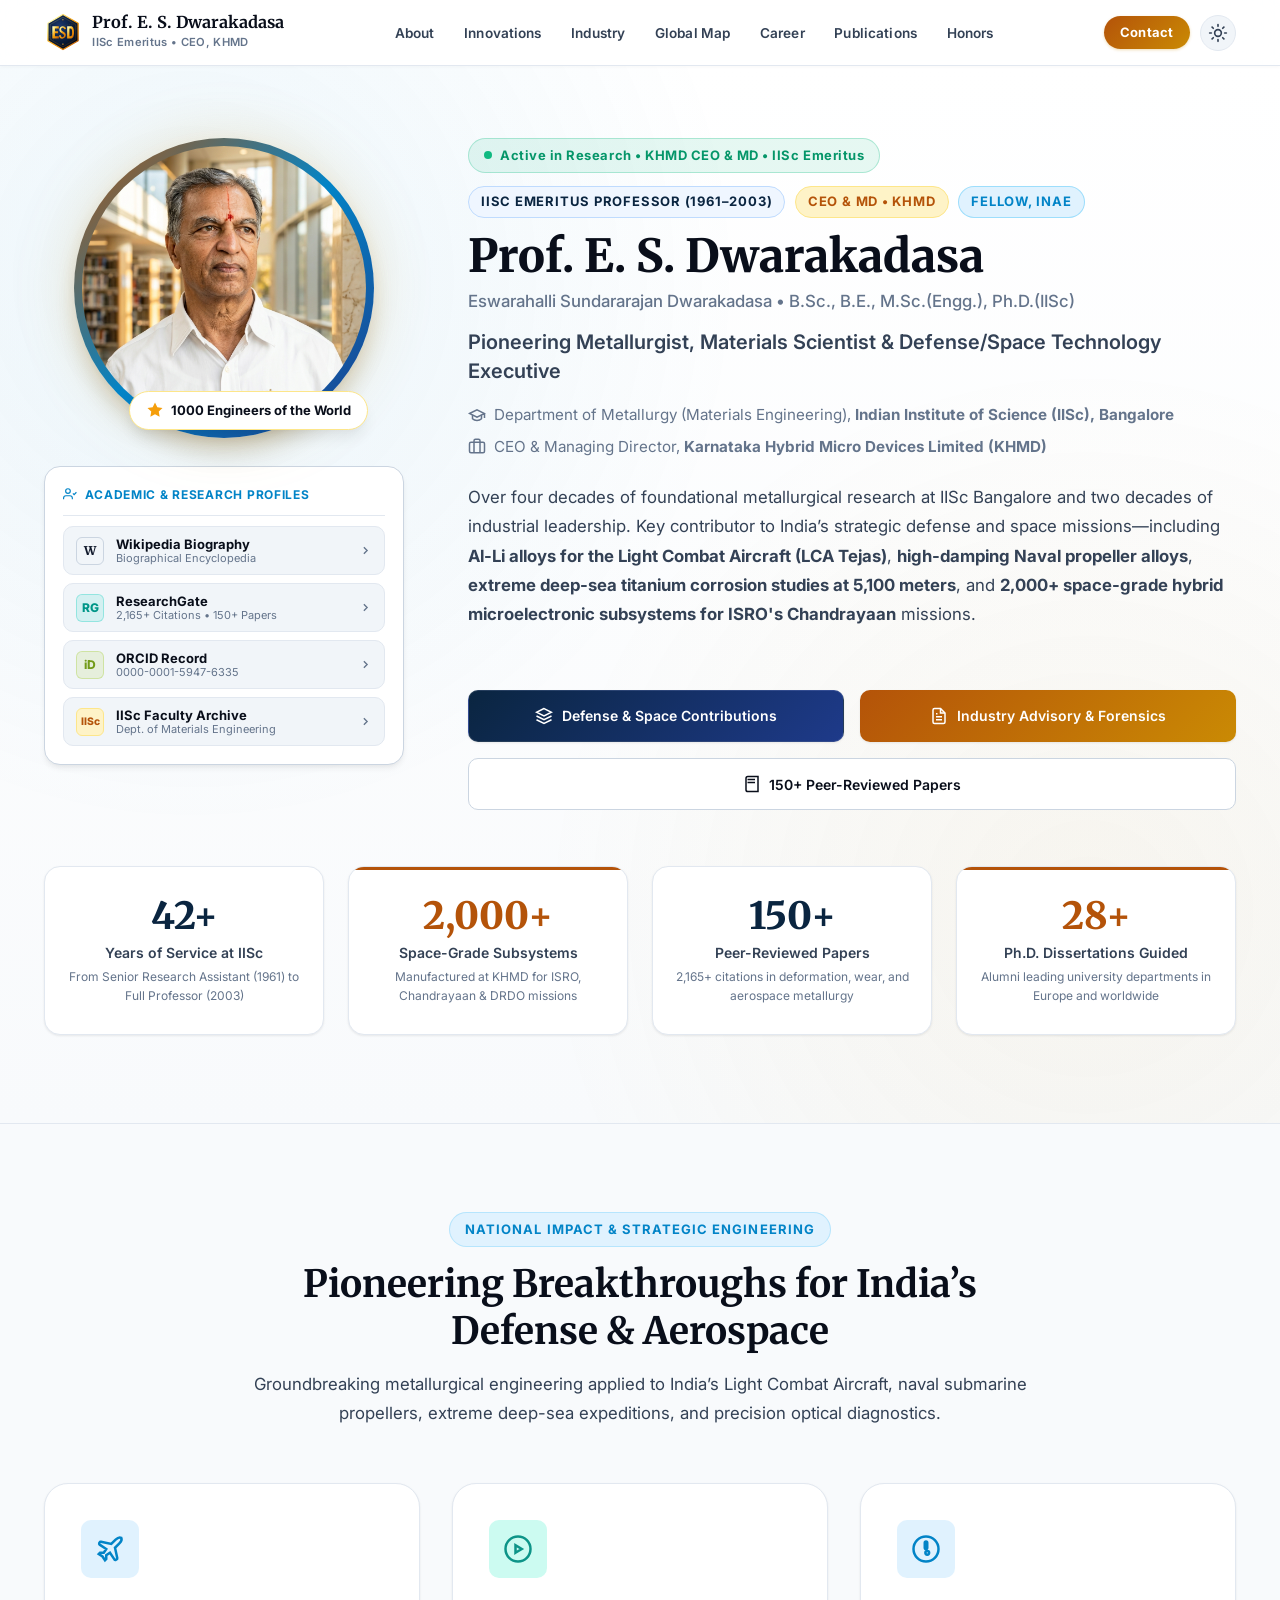
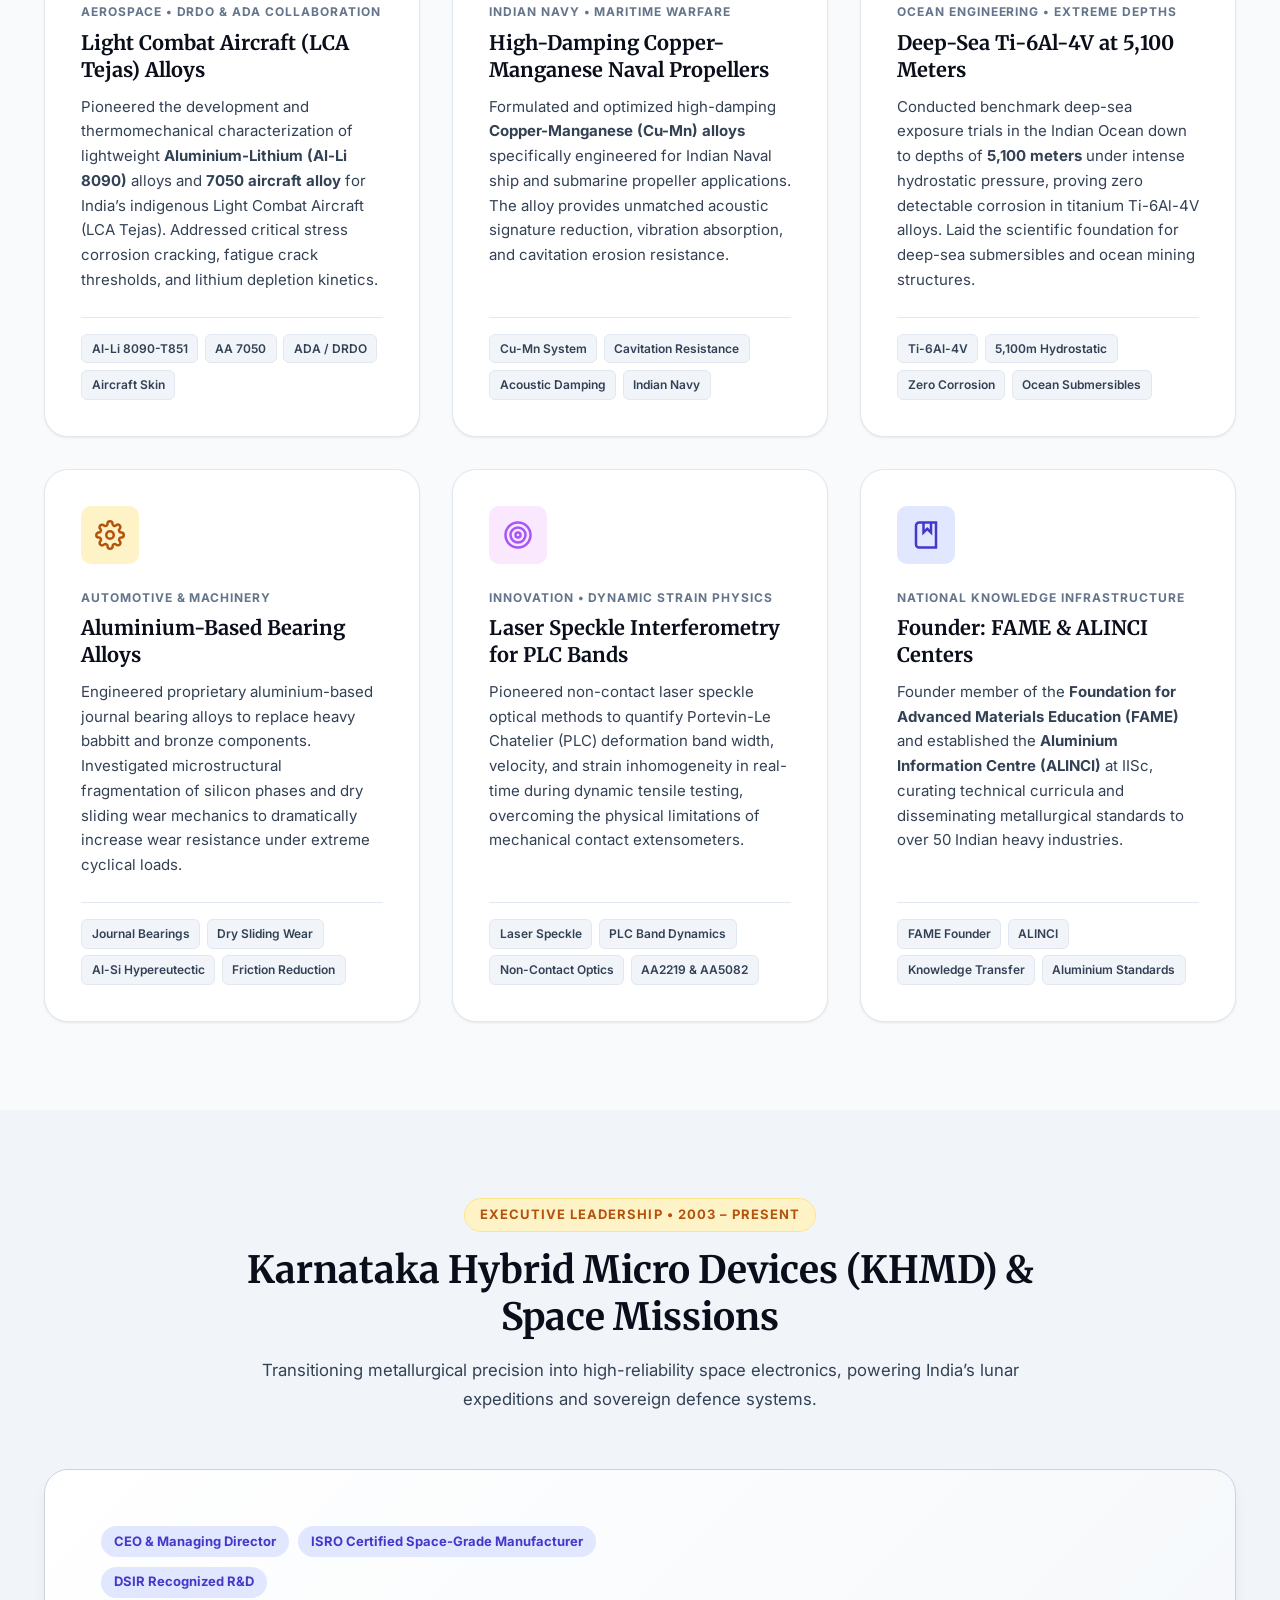
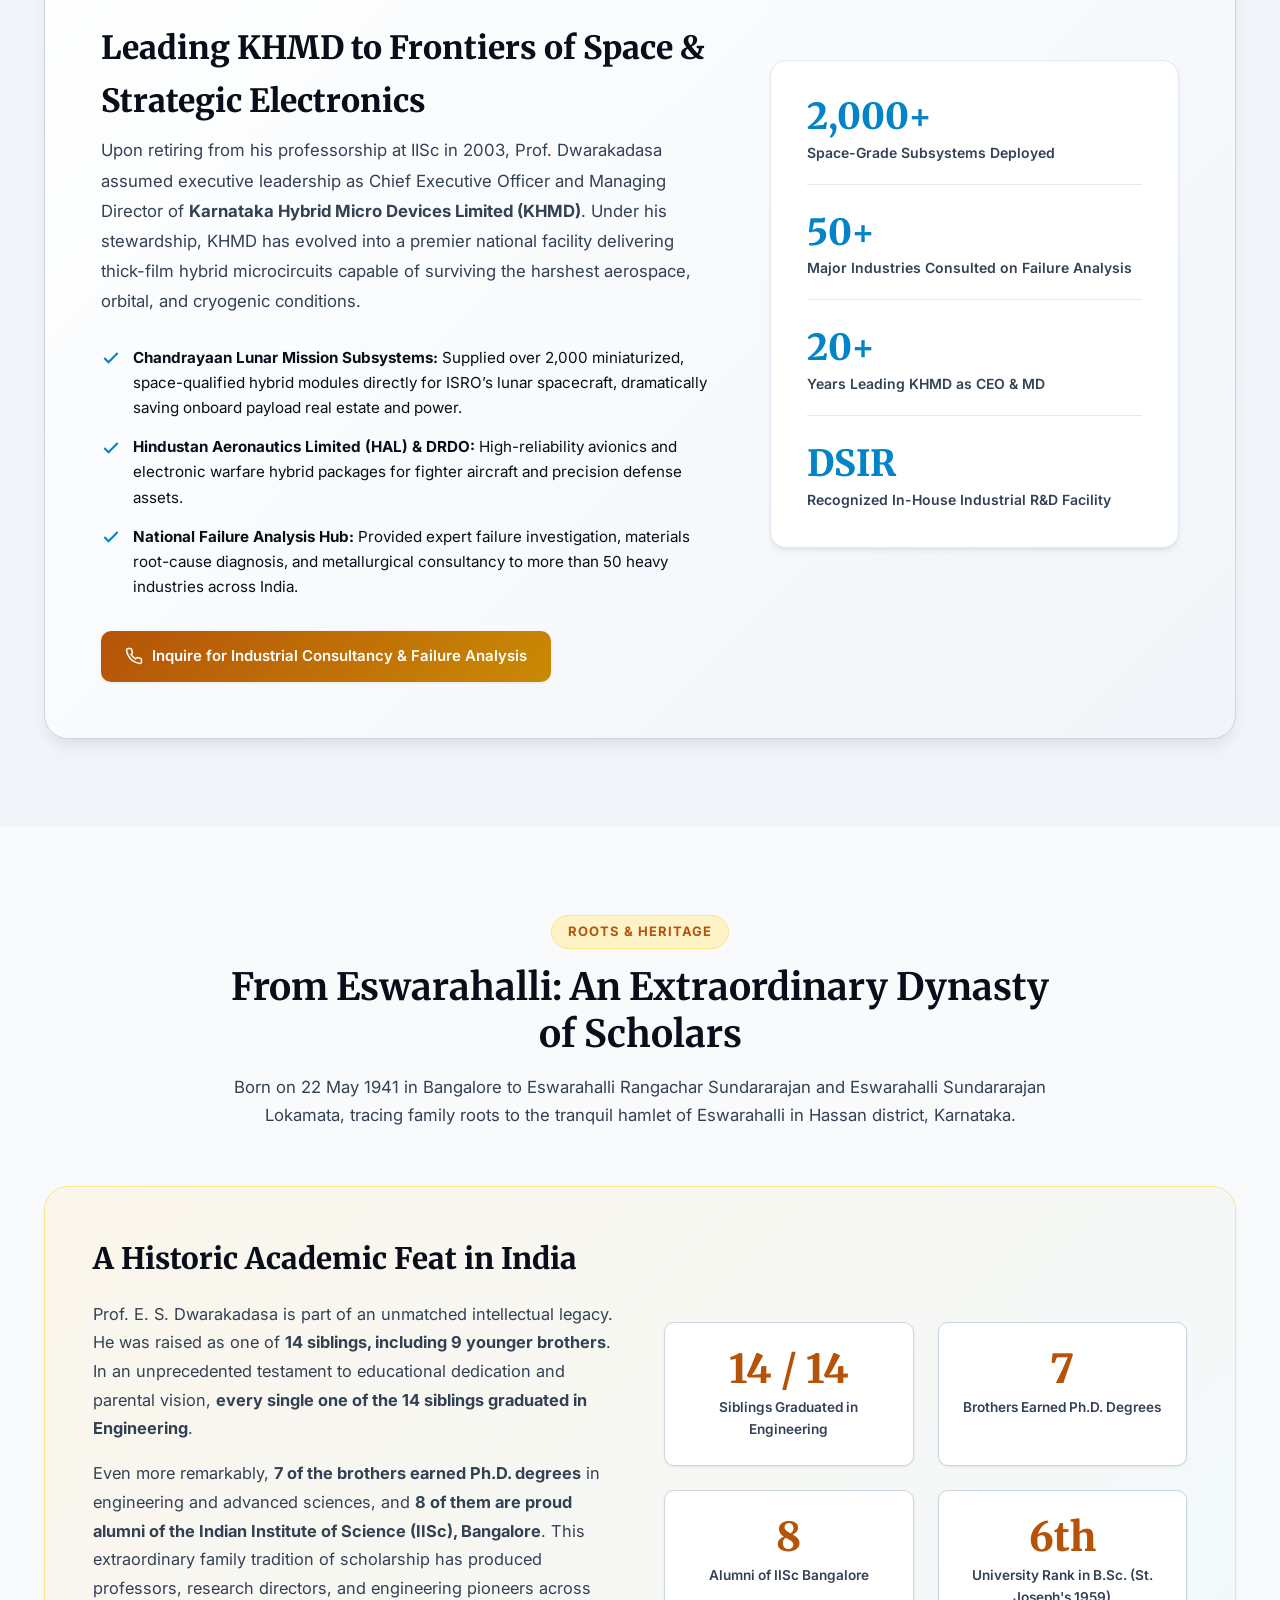
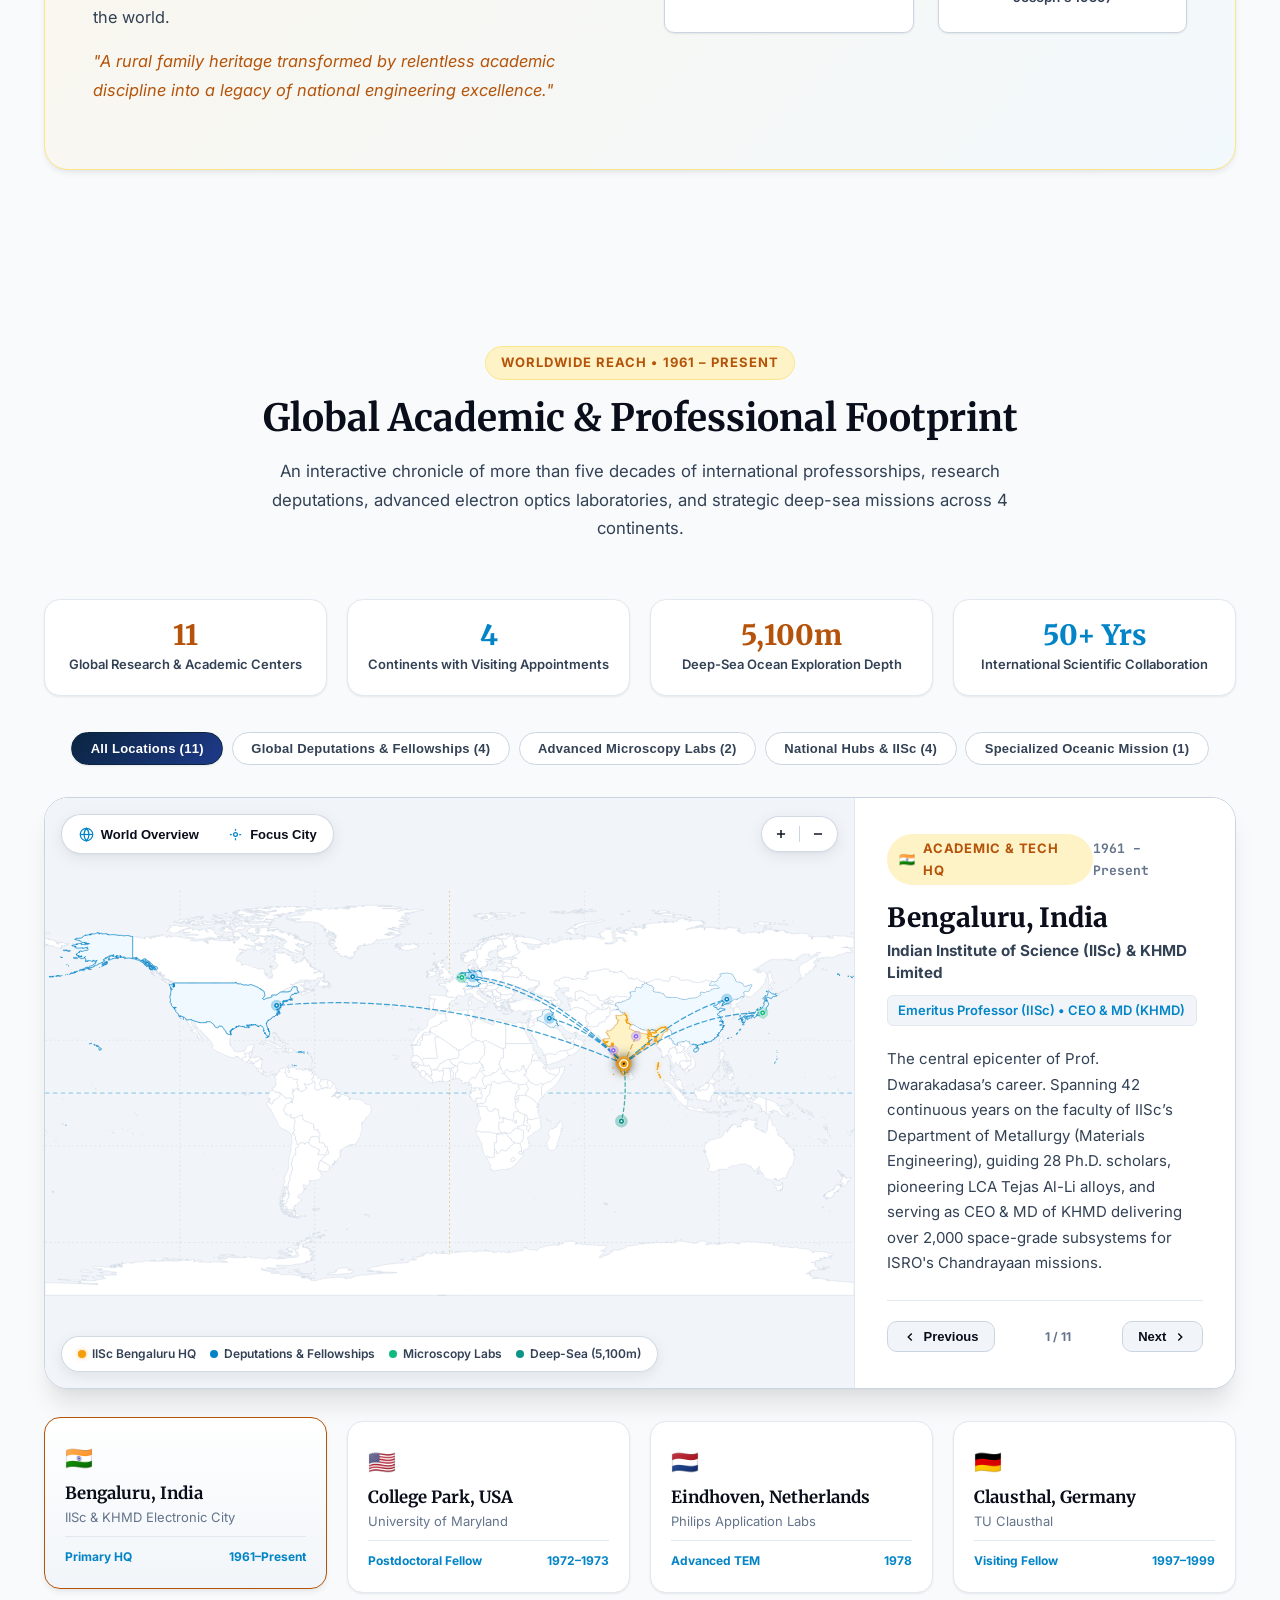
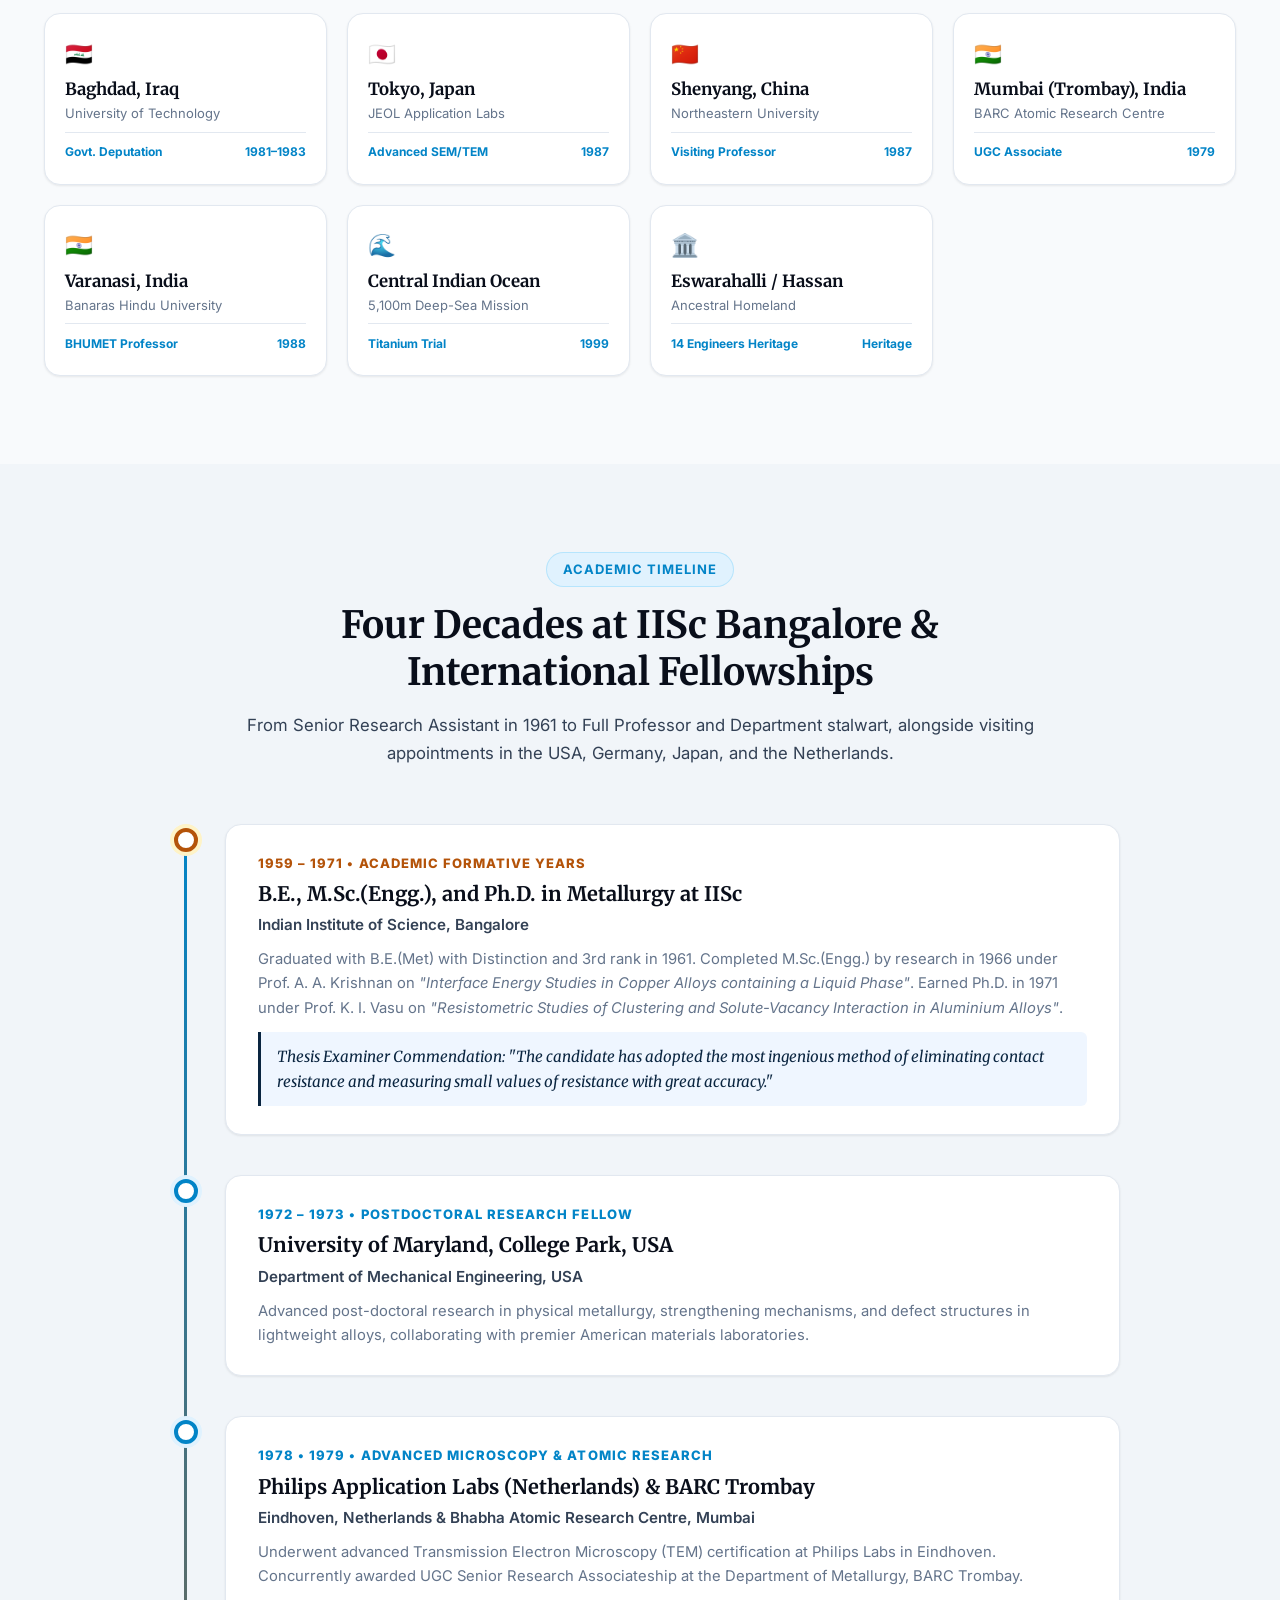
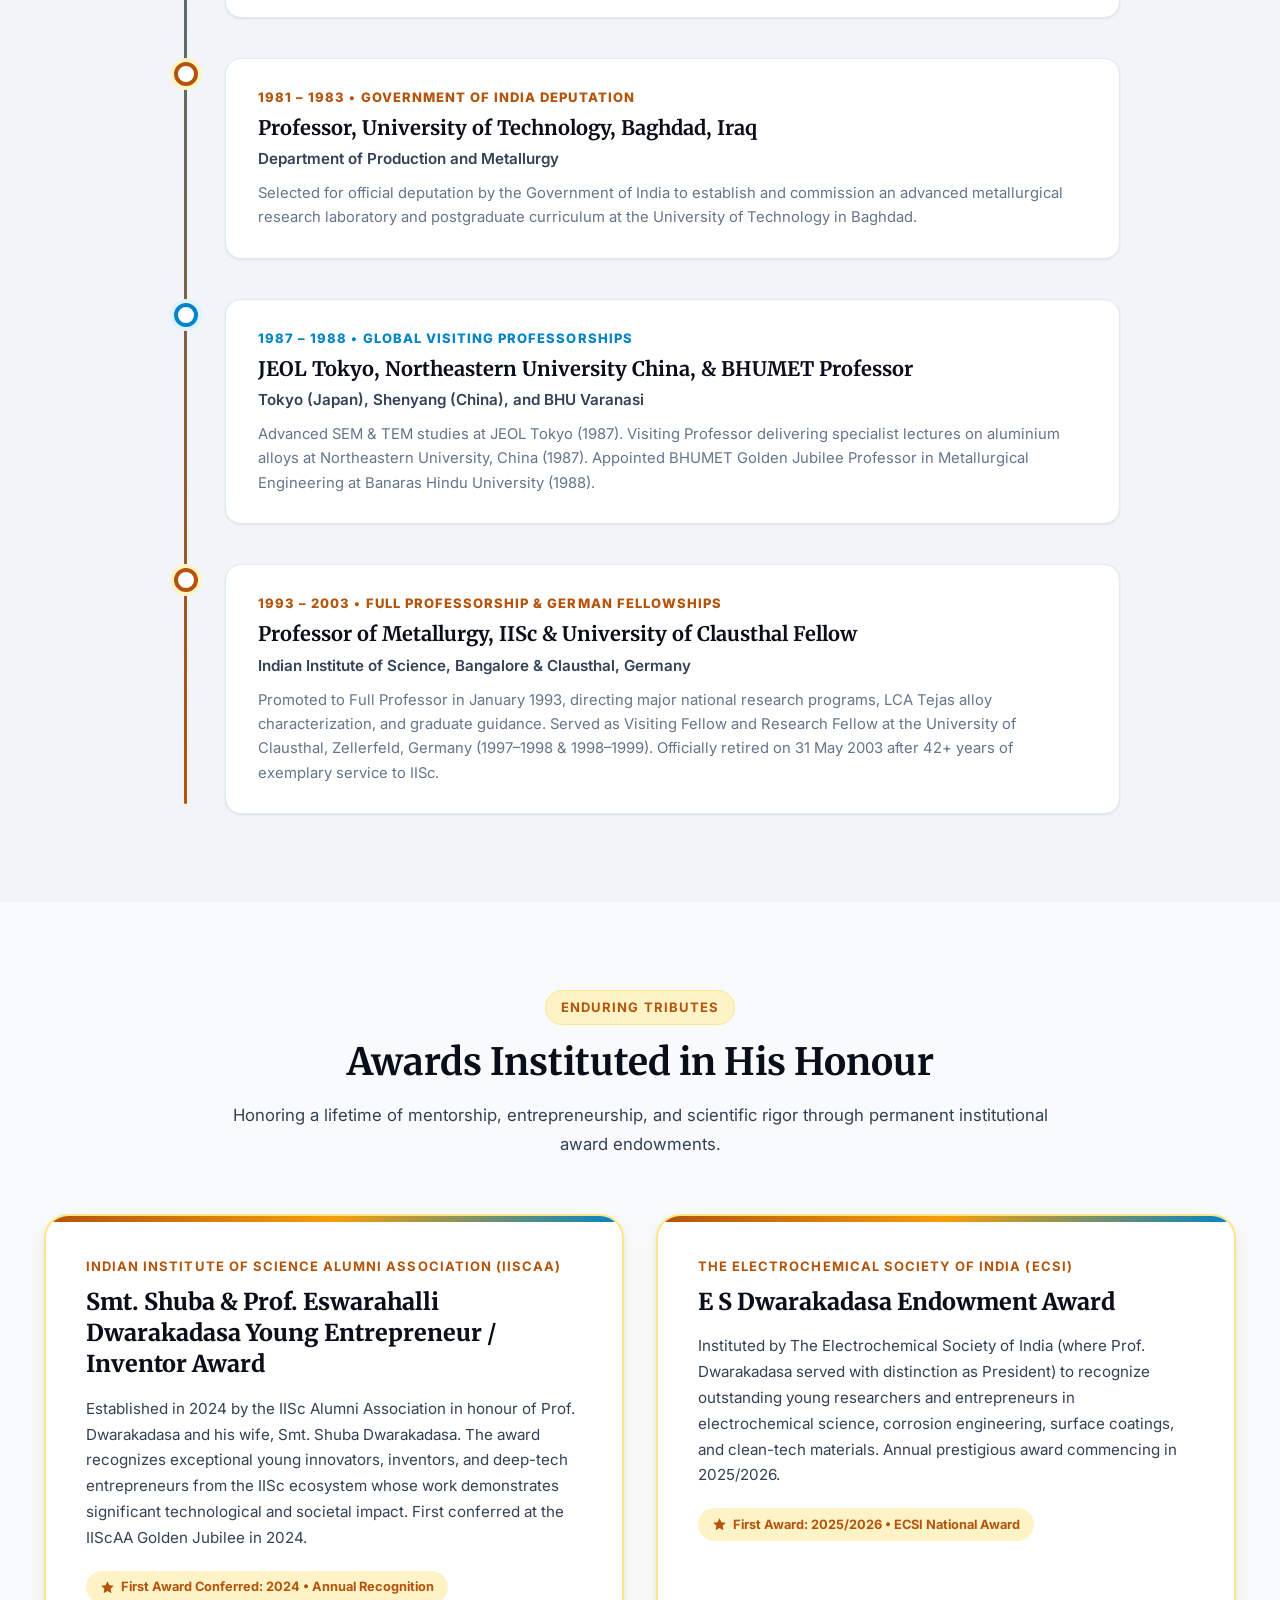
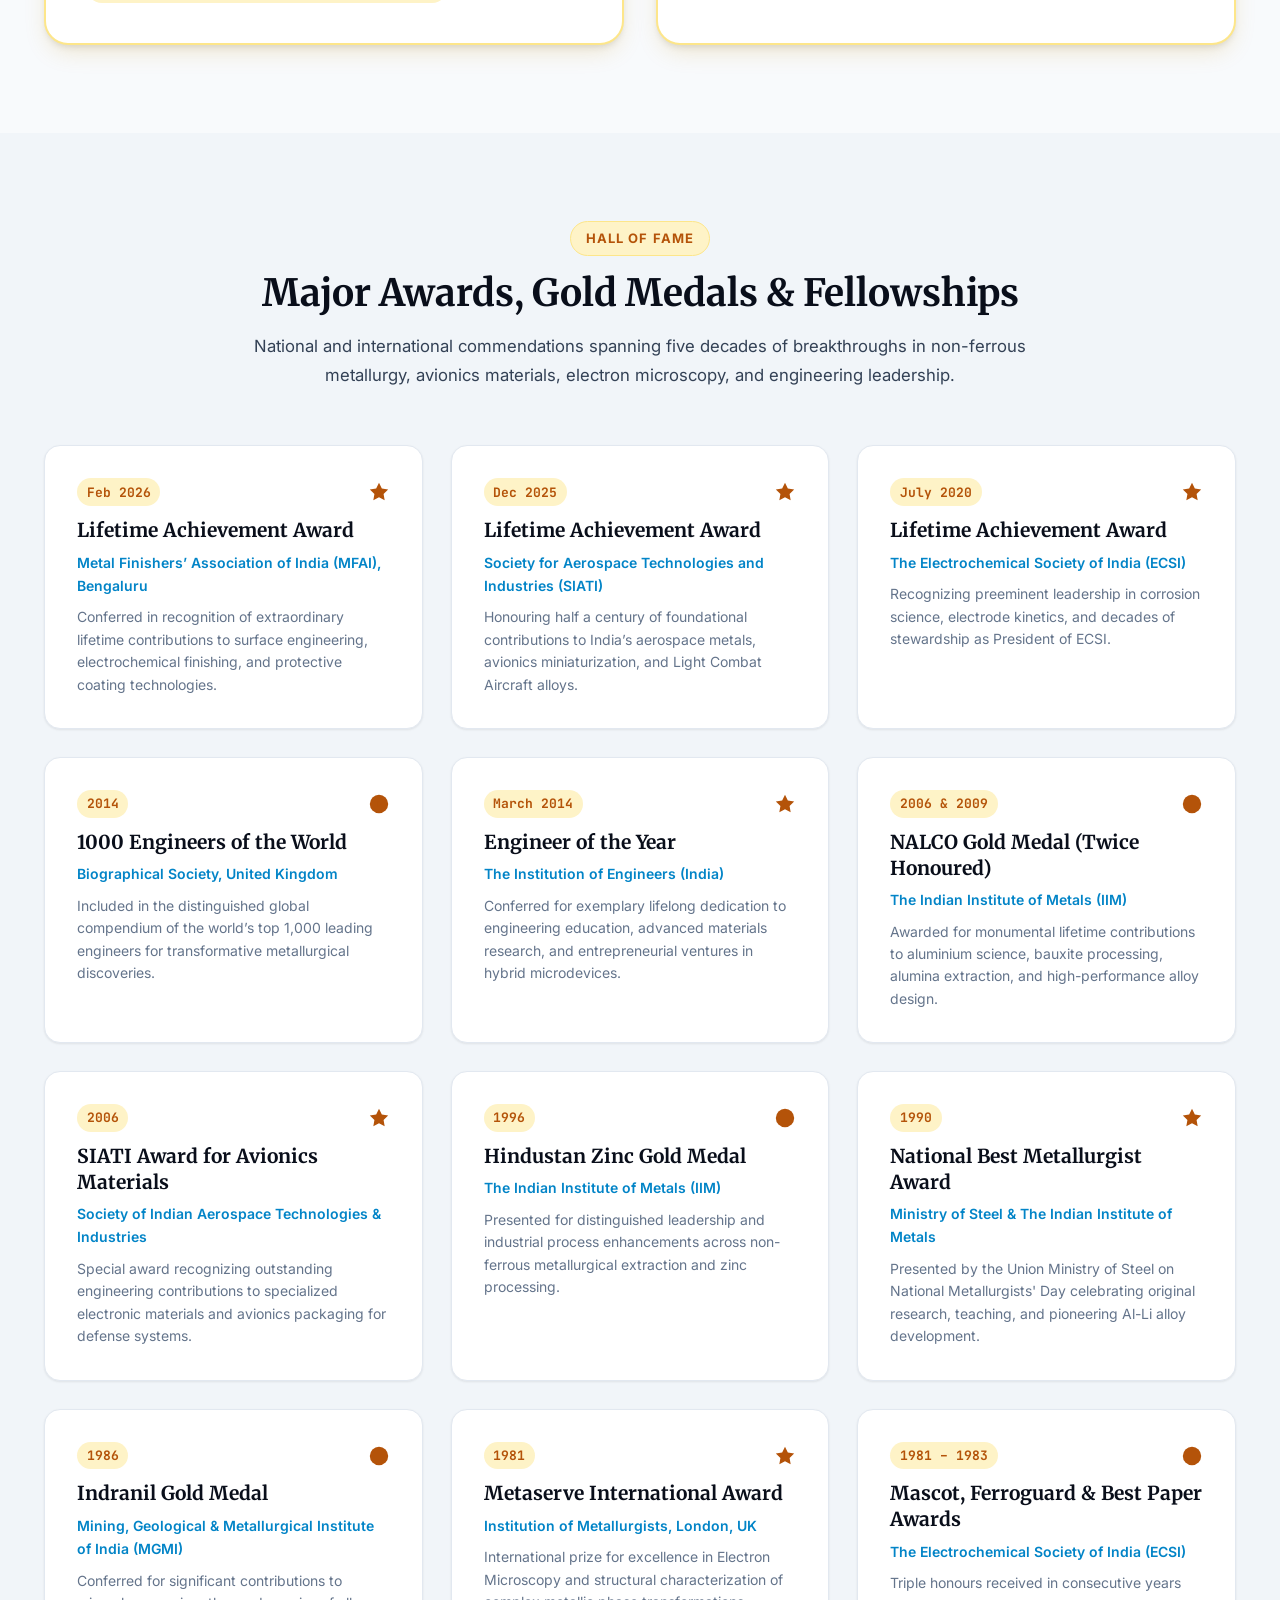
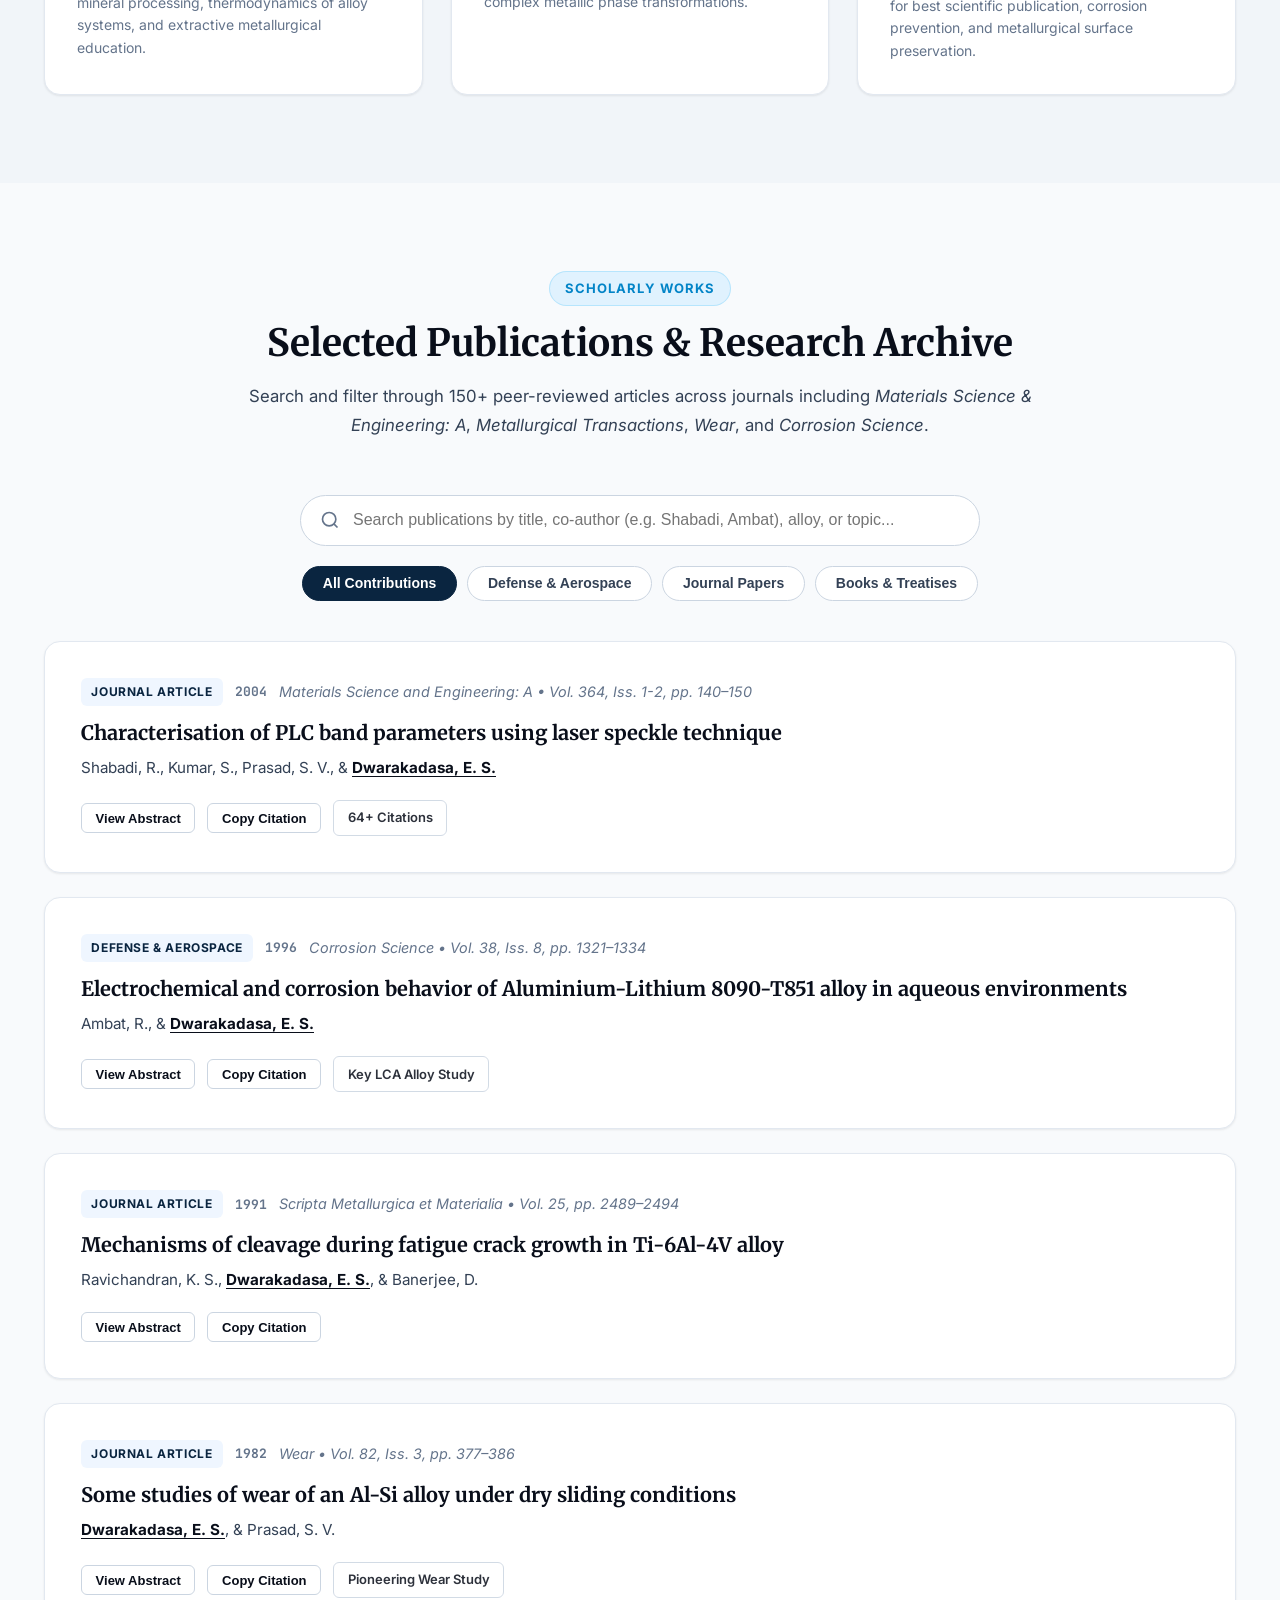
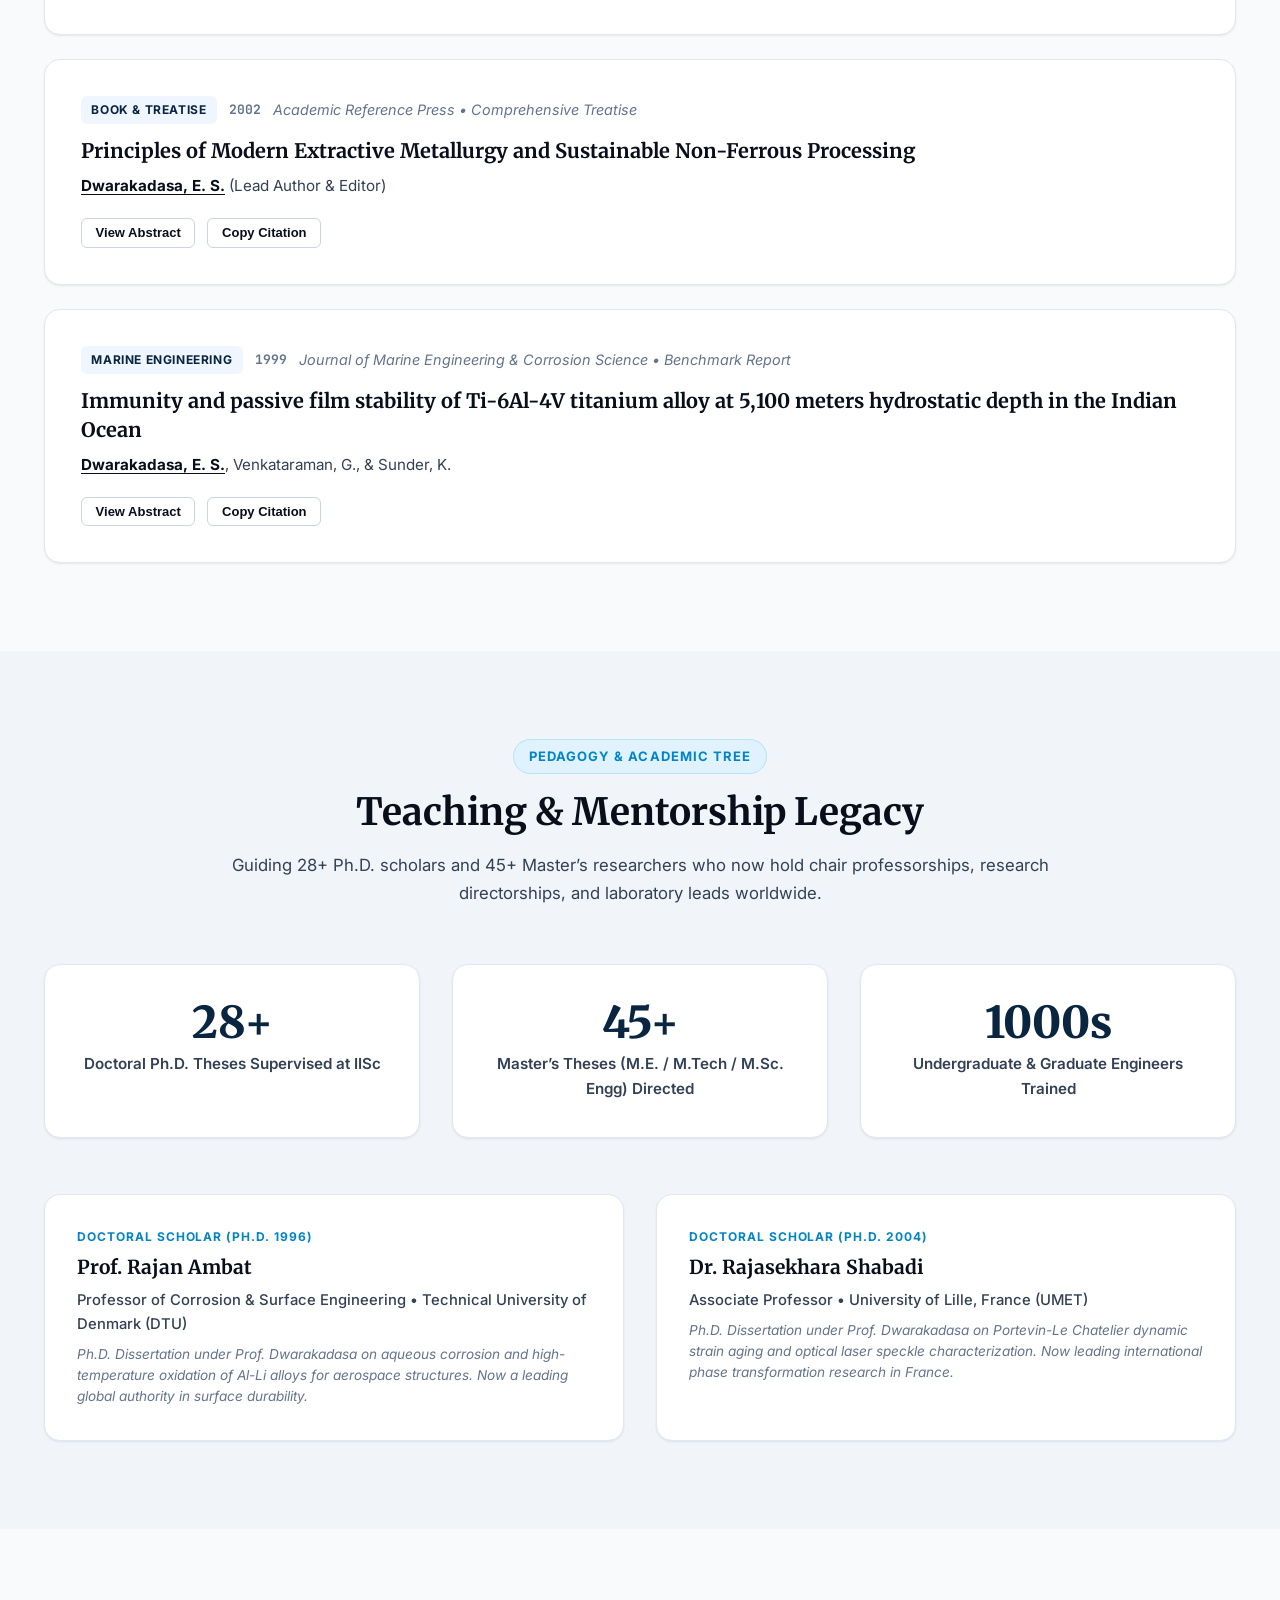
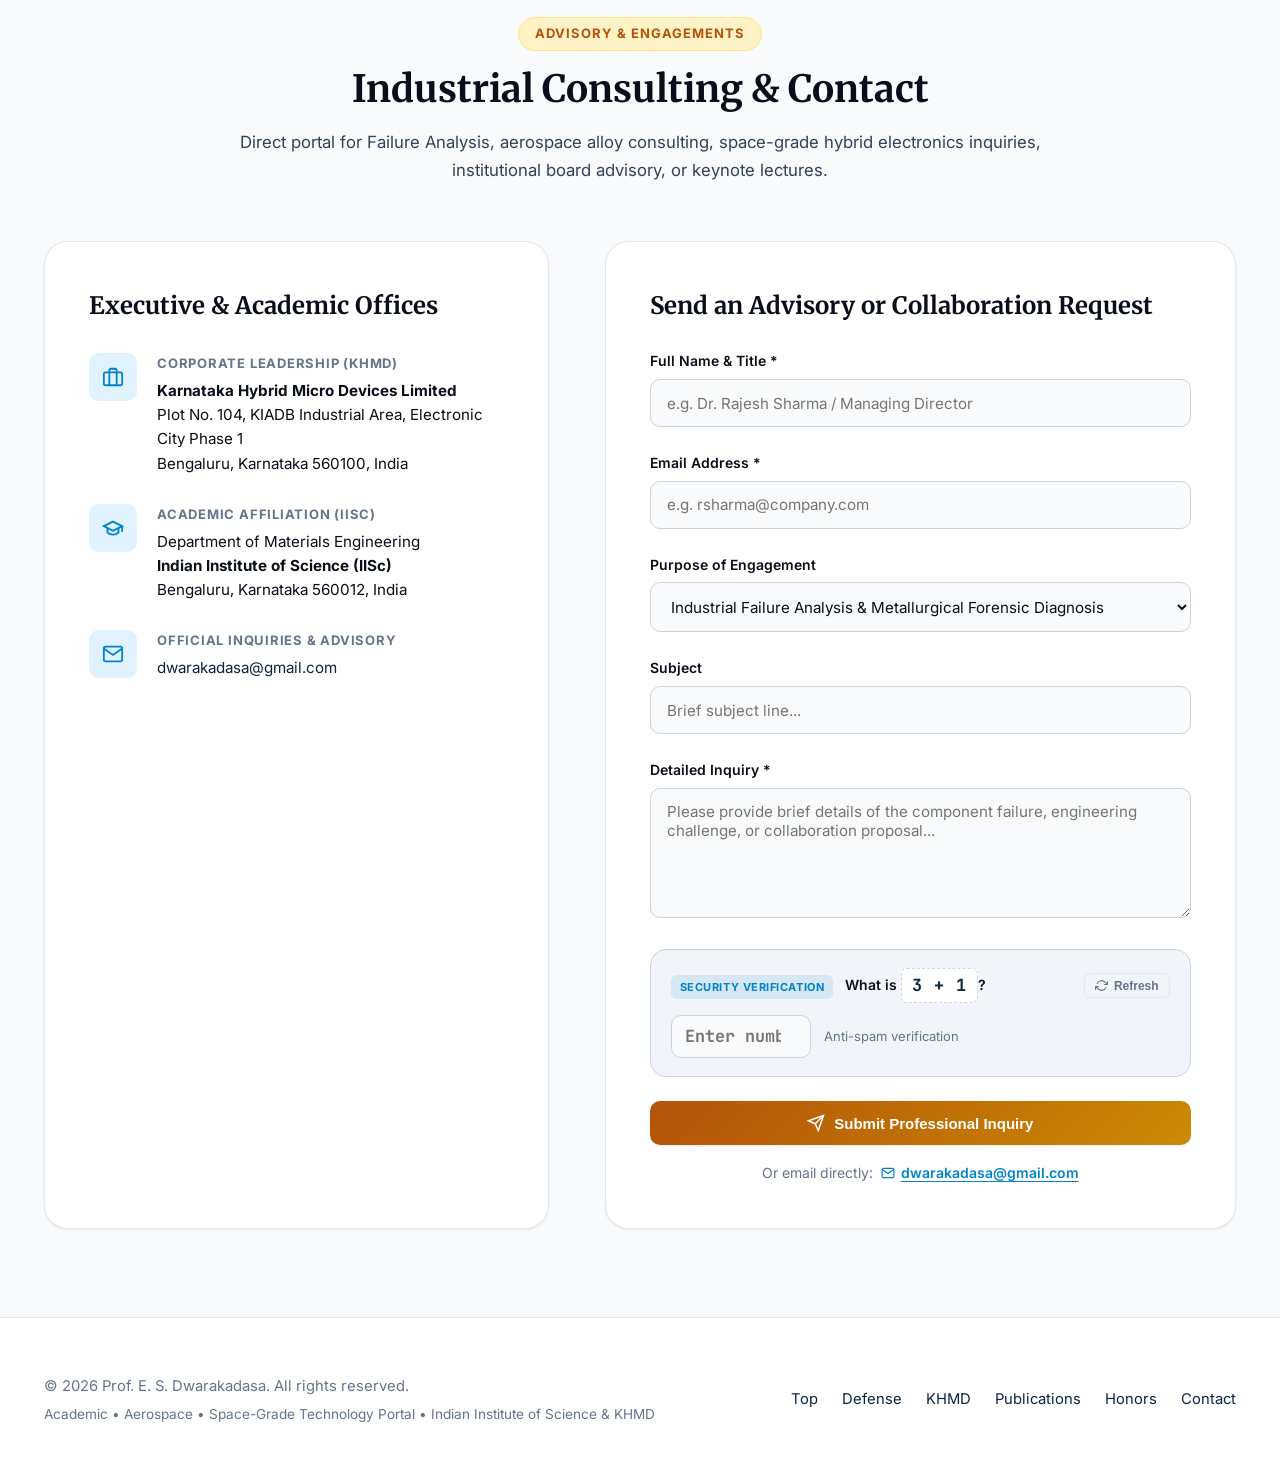
==== commit e5392631: "Fix mobile hamburger navigation, add anti-spam CAPTCHA, and route inquiries to dwarakadasa@gmail.com" ====
--- a/index.html
+++ b/index.html
@@ -25,8 +25,8 @@
 
   <!-- Realistic Vector World Map Engine (100% Offline / Zero API Keys) -->
 
-  <!-- Main Stylesheet (v2.1 Mobile Flexbox Precision & Alignment) -->
-  <link rel="stylesheet" href="css/style.css?v=2.1">
+  <!-- Main Stylesheet (v2.2 Mobile Navigation & Anti-Spam CAPTCHA) -->
+  <link rel="stylesheet" href="css/style.css?v=2.2">
 </head>
 <body>
 
@@ -83,6 +83,9 @@
           <li><a href="#career" class="nav-link">Career</a></li>
           <li><a href="#publications" class="nav-link">Publications</a></li>
           <li><a href="#awards" class="nav-link">Honors</a></li>
+          <li class="mobile-menu-cta-wrap">
+            <a href="#contact" class="nav-link nav-cta-mobile">Direct Contact &rarr;</a>
+          </li>
         </ul>
       </nav>
 
@@ -1540,9 +1543,9 @@
                   </svg>
                 </div>
                 <div>
-                  <div class="contact-item-title">Official Inquiries</div>
+                  <div class="contact-item-title">Official Inquiries &amp; Advisory</div>
                   <div class="contact-item-val">
-                    <a href="mailto:contact@dwarakadasa.org">contact@dwarakadasa.org</a> / <a href="mailto:khmdl@vsnl.com">khmdl@vsnl.com</a>
+                    <a href="mailto:dwarakadasa@gmail.com">dwarakadasa@gmail.com</a>
                   </div>
                 </div>
               </div>
@@ -1556,6 +1559,11 @@
             </h3>
 
             <form id="academic-contact-form">
+              <!-- Honeypot Bot Trap (hidden from human visitors) -->
+              <div style="display:none !important;" aria-hidden="true">
+                <input type="text" name="_honey" id="contact-honeypot" tabindex="-1" autocomplete="off">
+              </div>
+
               <div class="form-group">
                 <label for="contact-name" class="form-label">Full Name &amp; Title *</label>
                 <input type="text" id="contact-name" class="form-control" required placeholder="e.g. Dr. Rajesh Sharma / Managing Director">
@@ -1588,13 +1596,46 @@
                 <textarea id="contact-message" class="form-control" rows="4" required placeholder="Please provide brief details of the component failure, engineering challenge, or collaboration proposal..."></textarea>
               </div>
 
-              <button type="submit" class="btn btn-gold" style="width: 100%;">
+              <!-- Anti-Spam Security Challenge (CAPTCHA) -->
+              <div class="form-group captcha-group">
+                <div class="captcha-header">
+                  <label for="captcha-answer" class="form-label" style="margin-bottom: 0;">
+                    <span class="captcha-badge">Security Verification</span>
+                    What is <span id="captcha-question" class="captcha-math">...</span>?
+                  </label>
+                  <button type="button" id="refresh-captcha-btn" class="captcha-refresh-btn" title="Generate new challenge" aria-label="Refresh security verification challenge">
+                    <svg width="13" height="13" viewBox="0 0 24 24" fill="none" stroke="currentColor" stroke-width="2">
+                      <polyline points="23 4 23 10 17 10"></polyline>
+                      <polyline points="1 20 1 14 7 14"></polyline>
+                      <path d="M3.51 9a9 9 0 0 1 14.85-3.36L23 10M1 14l4.64 4.36A9 9 0 0 0 20.49 15"></path>
+                    </svg>
+                    <span>Refresh</span>
+                  </button>
+                </div>
+                <div class="captcha-input-row">
+                  <input type="number" id="captcha-answer" class="form-control captcha-input" required placeholder="Enter number" autocomplete="off">
+                  <span class="captcha-hint-text">Anti-spam verification</span>
+                </div>
+              </div>
+
+              <button type="submit" id="contact-submit-btn" class="btn btn-gold" style="width: 100%;">
                 <svg width="18" height="18" viewBox="0 0 24 24" fill="none" stroke="currentColor" stroke-width="2">
                   <line x1="22" y1="2" x2="11" y2="13"></line>
                   <polygon points="22 2 15 22 11 13 2 9 22 2"></polygon>
                 </svg>
                 Submit Professional Inquiry
               </button>
+
+              <div class="direct-email-alt">
+                <span>Or email directly:</span>
+                <a href="mailto:dwarakadasa@gmail.com?subject=Inquiry%20for%20Prof.%20E.%20S.%20Dwarakadasa" class="direct-email-link">
+                  <svg width="14" height="14" viewBox="0 0 24 24" fill="none" stroke="currentColor" stroke-width="2">
+                    <path d="M4 4h16c1.1 0 2 .9 2 2v12c0 1.1-.9 2-2 2H4c-1.1 0-2-.9-2-2V6c0-1.1.9-2 2-2z"></path>
+                    <polyline points="22,6 12,13 2,6"></polyline>
+                  </svg>
+                  dwarakadasa@gmail.com
+                </a>
+              </div>
             </form>
           </div>
         </div>
@@ -1634,8 +1675,8 @@
 
   
 
-  <!-- JavaScript Bundle (v2.1) -->
-  <script src="js/main.js?v=2.1"></script>
+  <!-- JavaScript Bundle (v2.2 Anti-Spam CAPTCHA & Mobile Drawer) -->
+  <script src="js/main.js?v=2.2"></script>
   <script>
     document.getElementById('copyright-year').textContent = new Date().getFullYear();
   </script>
--- a/css/style.css
+++ b/css/style.css
@@ -381,8 +381,8 @@
 
 .nav-hamburger {
   display: none;
-  width: 38px;
-  height: 38px;
+  width: 40px;
+  height: 40px;
   border-radius: var(--radius-md);
   color: var(--text-primary);
   background: var(--bg-surface-alt);
@@ -391,6 +391,33 @@
   align-items: center;
   justify-content: center;
   flex-shrink: 0;
+  transition: all var(--transition-fast);
+}
+
+.nav-hamburger:hover {
+  color: var(--accent);
+  background: var(--border-light);
+}
+
+.nav-hamburger svg line {
+  transition: transform 0.25s cubic-bezier(0.4, 0, 0.2, 1), opacity 0.2s ease;
+  transform-origin: 12px 12px;
+}
+
+.nav-hamburger.active svg line:nth-child(1) {
+  opacity: 0;
+}
+
+.nav-hamburger.active svg line:nth-child(2) {
+  transform: translateY(6px) rotate(45deg);
+}
+
+.nav-hamburger.active svg line:nth-child(3) {
+  transform: translateY(-6px) rotate(-45deg);
+}
+
+.mobile-menu-cta-wrap {
+  display: none;
 }
 
 /* --------------------------------------------------------------------------
@@ -1779,6 +1806,121 @@
 textarea.form-control {
   resize: vertical;
   min-height: 130px;
+}
+
+/* Anti-Spam Security Challenge (CAPTCHA) */
+.captcha-group {
+  background: var(--bg-surface-alt);
+  border: 1px solid var(--border-medium);
+  border-radius: var(--radius-lg);
+  padding: 1.15rem 1.25rem;
+  margin-bottom: 1.5rem;
+}
+
+.captcha-header {
+  display: flex;
+  align-items: center;
+  justify-content: space-between;
+  flex-wrap: wrap;
+  gap: 0.5rem;
+  margin-bottom: 0.75rem;
+}
+
+.captcha-badge {
+  display: inline-block;
+  font-size: 0.6875rem;
+  font-weight: 700;
+  letter-spacing: 0.05em;
+  text-transform: uppercase;
+  background: rgba(2, 132, 199, 0.12);
+  color: var(--accent);
+  padding: 0.2rem 0.55rem;
+  border-radius: var(--radius-sm);
+  margin-right: 0.5rem;
+}
+
+.captcha-math {
+  display: inline-block;
+  font-family: var(--font-mono);
+  font-weight: 700;
+  font-size: 1.05rem;
+  color: var(--primary);
+  background: var(--bg-surface);
+  border: 1.5px dashed var(--border-medium);
+  padding: 0.15rem 0.65rem;
+  border-radius: var(--radius-sm);
+  letter-spacing: 0.05em;
+}
+
+[data-theme="dark"] .captcha-math {
+  color: var(--gold);
+}
+
+.captcha-refresh-btn {
+  display: inline-flex;
+  align-items: center;
+  gap: 0.35rem;
+  font-size: 0.75rem;
+  font-weight: 600;
+  color: var(--text-muted);
+  background: transparent;
+  border: 1px solid var(--border-light);
+  border-radius: var(--radius-sm);
+  padding: 0.3rem 0.65rem;
+  cursor: pointer;
+  transition: all var(--transition-fast);
+}
+
+.captcha-refresh-btn:hover {
+  color: var(--accent);
+  border-color: var(--accent);
+  background: var(--bg-surface);
+}
+
+.captcha-input-row {
+  display: flex;
+  align-items: center;
+  gap: 0.85rem;
+}
+
+.captcha-input {
+  max-width: 140px;
+  font-family: var(--font-mono);
+  font-size: 1.05rem;
+  font-weight: 700;
+  text-align: center;
+  padding: 0.6rem 0.85rem;
+}
+
+.captcha-hint-text {
+  font-size: 0.8125rem;
+  color: var(--text-muted);
+}
+
+.direct-email-alt {
+  display: flex;
+  align-items: center;
+  justify-content: center;
+  gap: 0.5rem;
+  margin-top: 1rem;
+  font-size: 0.875rem;
+  color: var(--text-muted);
+  flex-wrap: wrap;
+}
+
+.direct-email-link {
+  display: inline-flex;
+  align-items: center;
+  gap: 0.35rem;
+  color: var(--accent);
+  font-weight: 600;
+  text-decoration: underline;
+  text-underline-offset: 3px;
+  transition: color var(--transition-fast);
+}
+
+.direct-email-link:hover {
+  color: var(--gold);
 }
 
 /* --------------------------------------------------------------------------
@@ -2001,8 +2143,46 @@
     gap: 0.5rem;
   }
 
+  .nav-cta-btn {
+    display: none !important;
+  }
+
+  .nav-actions {
+    gap: 0.5rem;
+  }
+
+  .nav-hamburger {
+    display: flex !important;
+    width: 40px;
+    height: 40px;
+    flex-shrink: 0;
+  }
+
+  .mobile-menu-cta-wrap {
+    display: block;
+    margin-top: 0.5rem;
+    padding-top: 0.75rem;
+    border-top: 1px solid var(--border-light);
+  }
+
+  .nav-cta-mobile {
+    display: flex;
+    align-items: center;
+    justify-content: center;
+    width: 100%;
+    padding: 0.75rem 1rem;
+    background: linear-gradient(135deg, var(--gold), #ca8a04);
+    color: #ffffff !important;
+    font-weight: 700;
+    border-radius: var(--radius-md);
+    text-align: center;
+    box-shadow: 0 2px 6px rgba(202, 138, 4, 0.25);
+  }
+
   .brand-name {
     font-size: 0.95rem;
+    flex-shrink: 1;
+    min-width: 0;
   }
 
   .hero-avatar-container {
@@ -2086,13 +2266,8 @@
     text-overflow: ellipsis;
   }
 
-  .nav-cta-btn {
-    padding: 0.32rem 0.75rem;
-    font-size: 0.75rem;
-  }
-
   .nav-actions {
-    gap: 0.4rem;
+    gap: 0.45rem;
   }
 
   .strategic-strip,
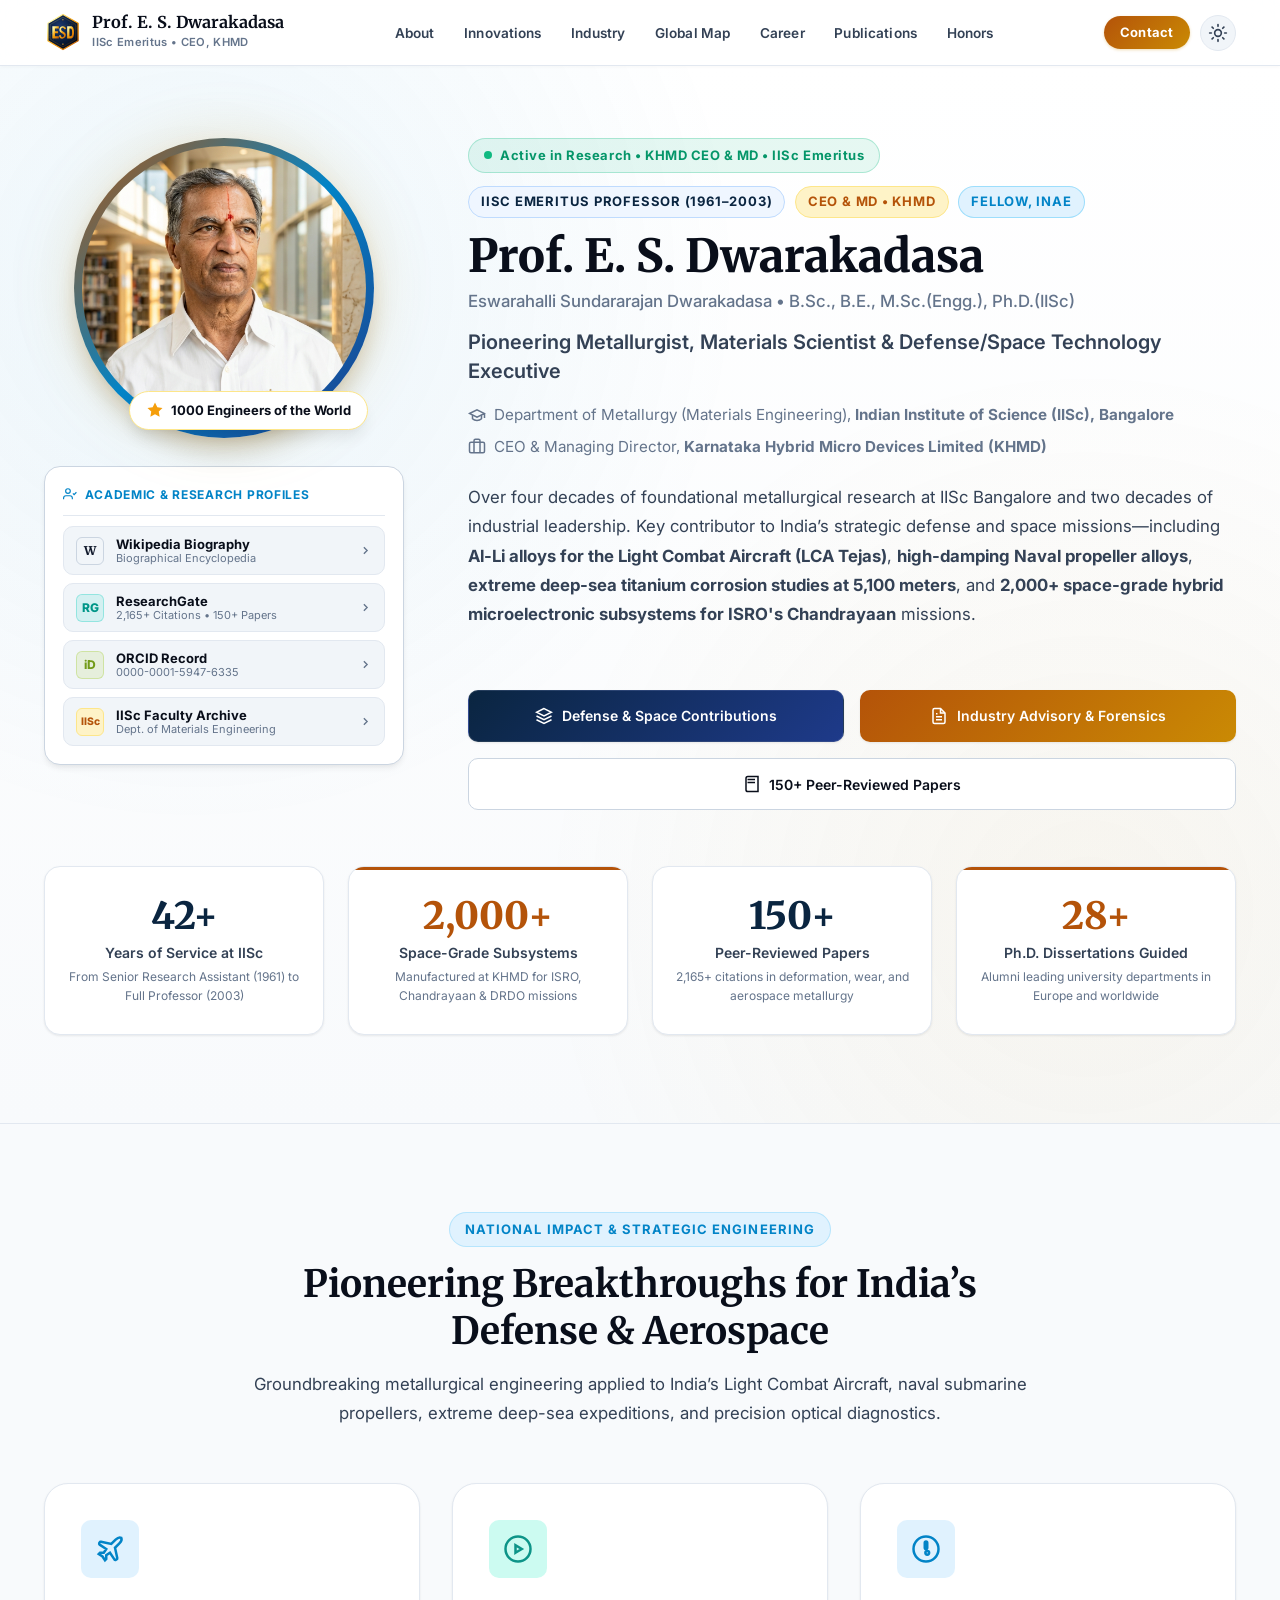
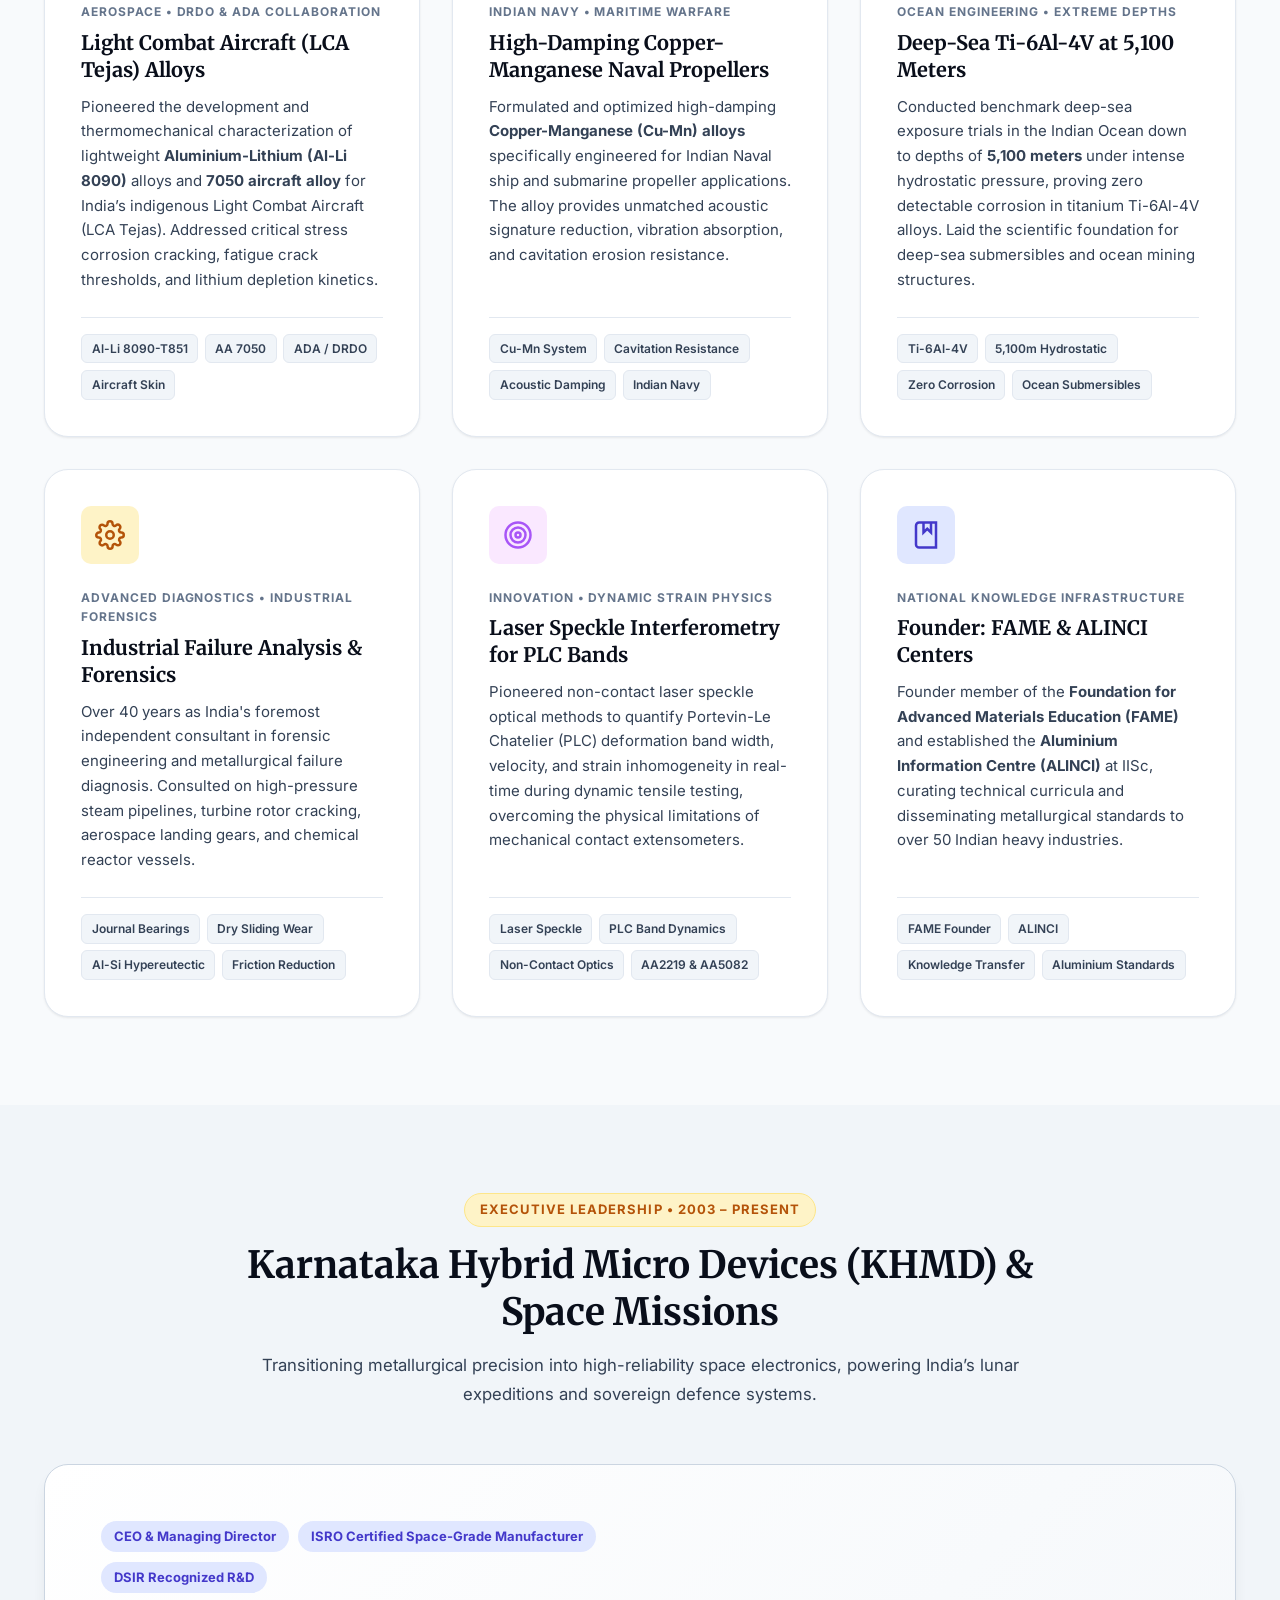
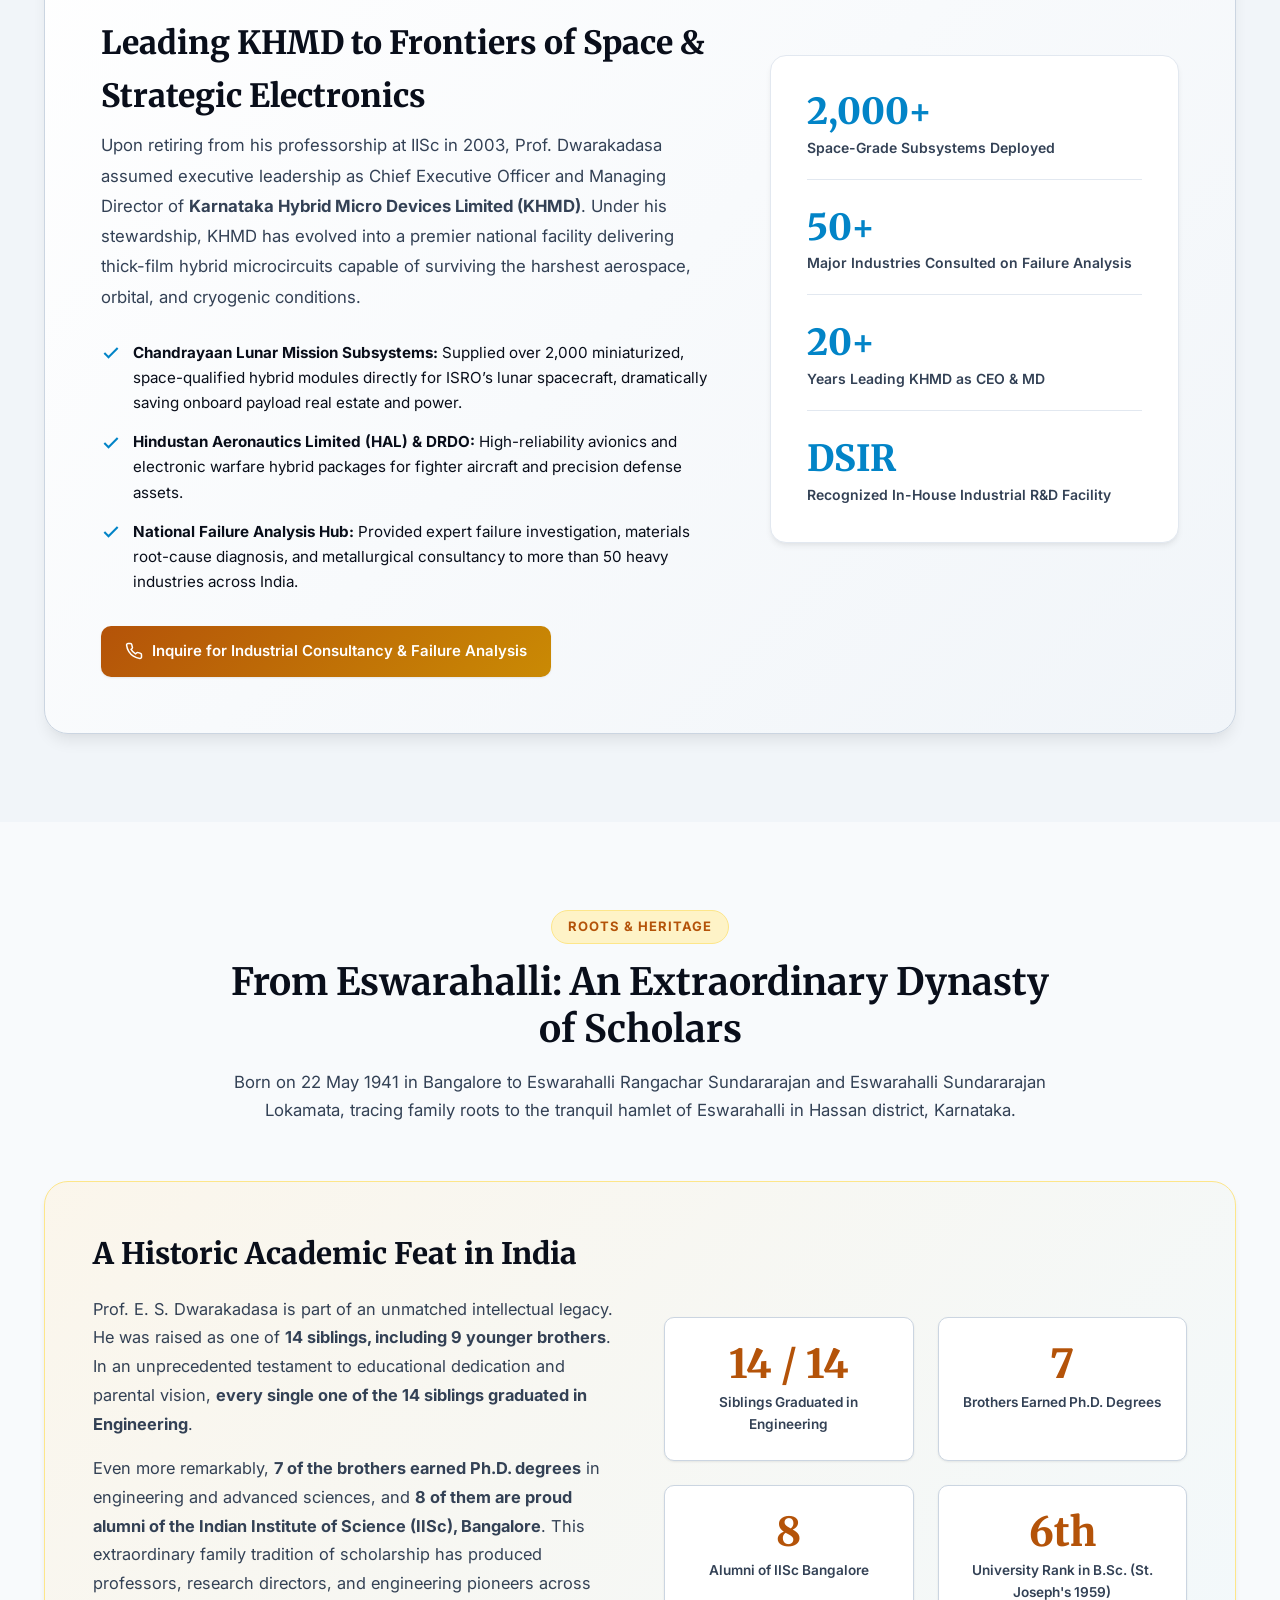
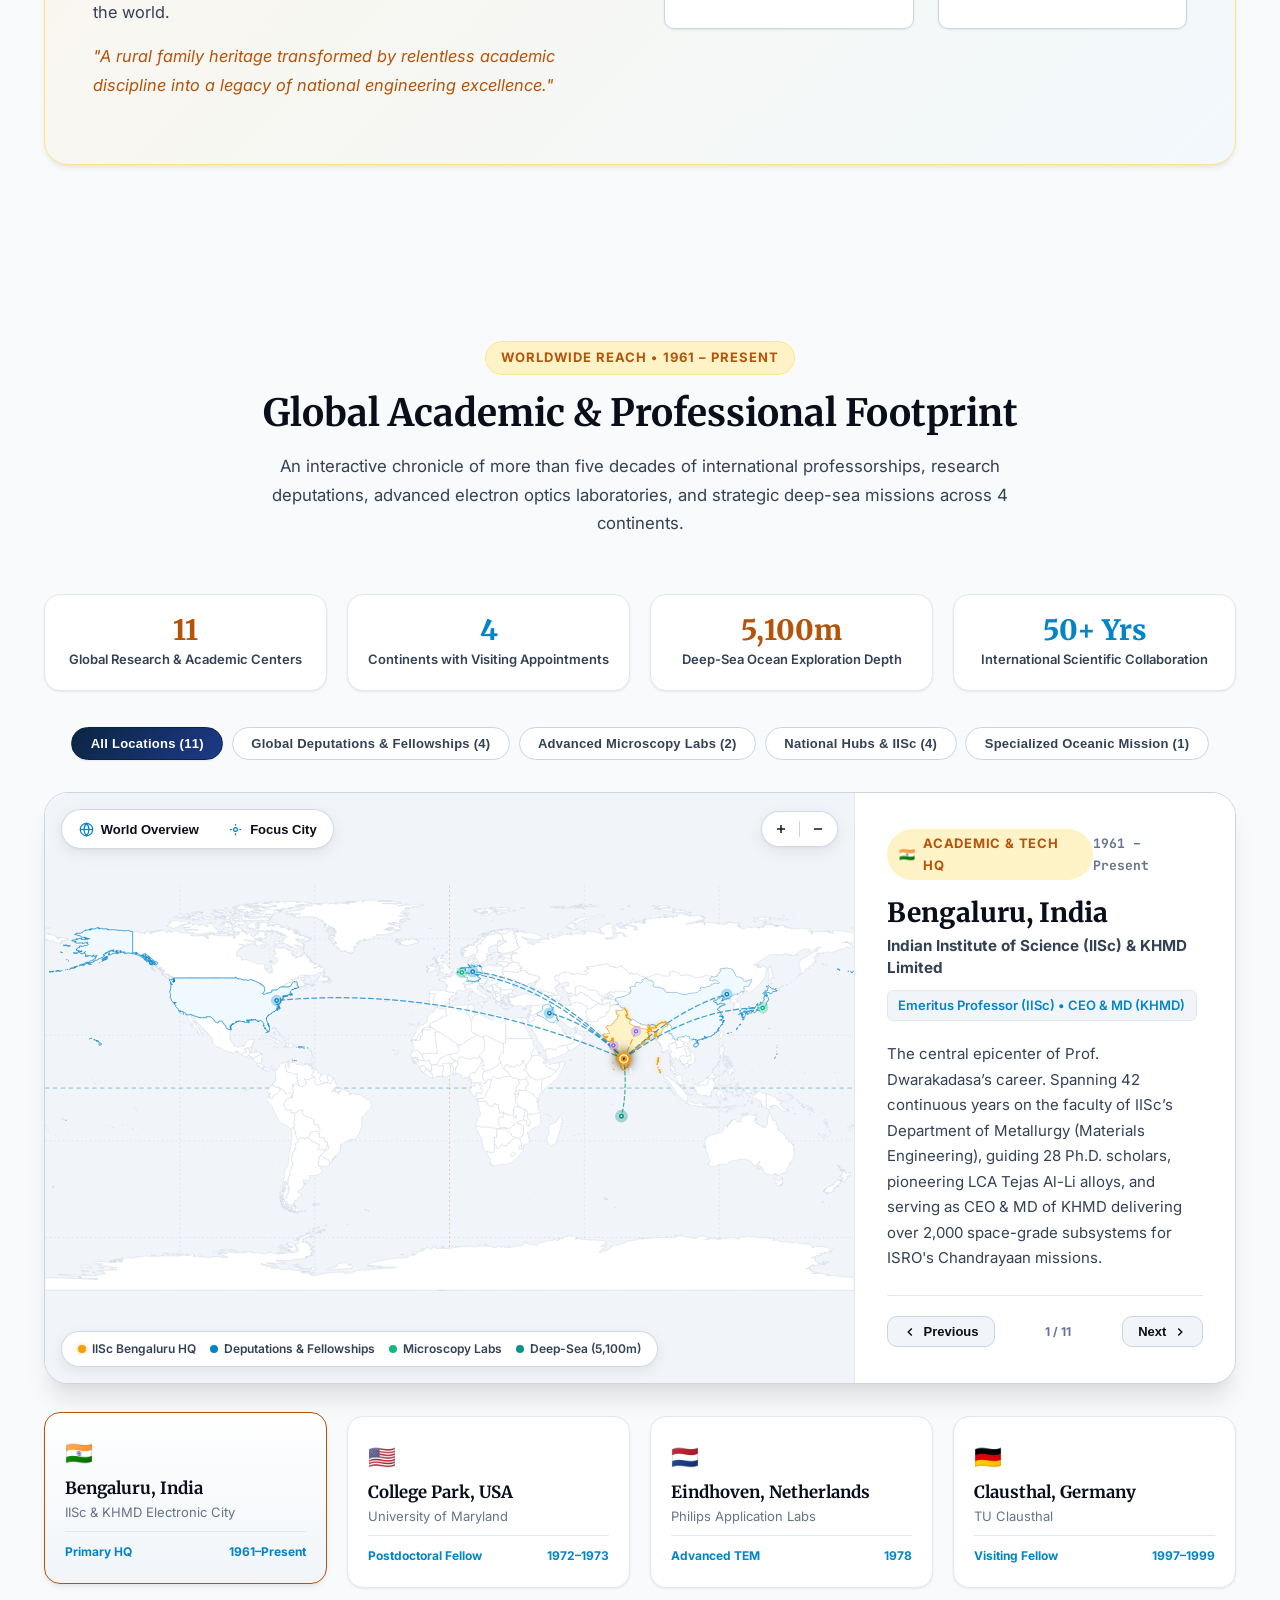
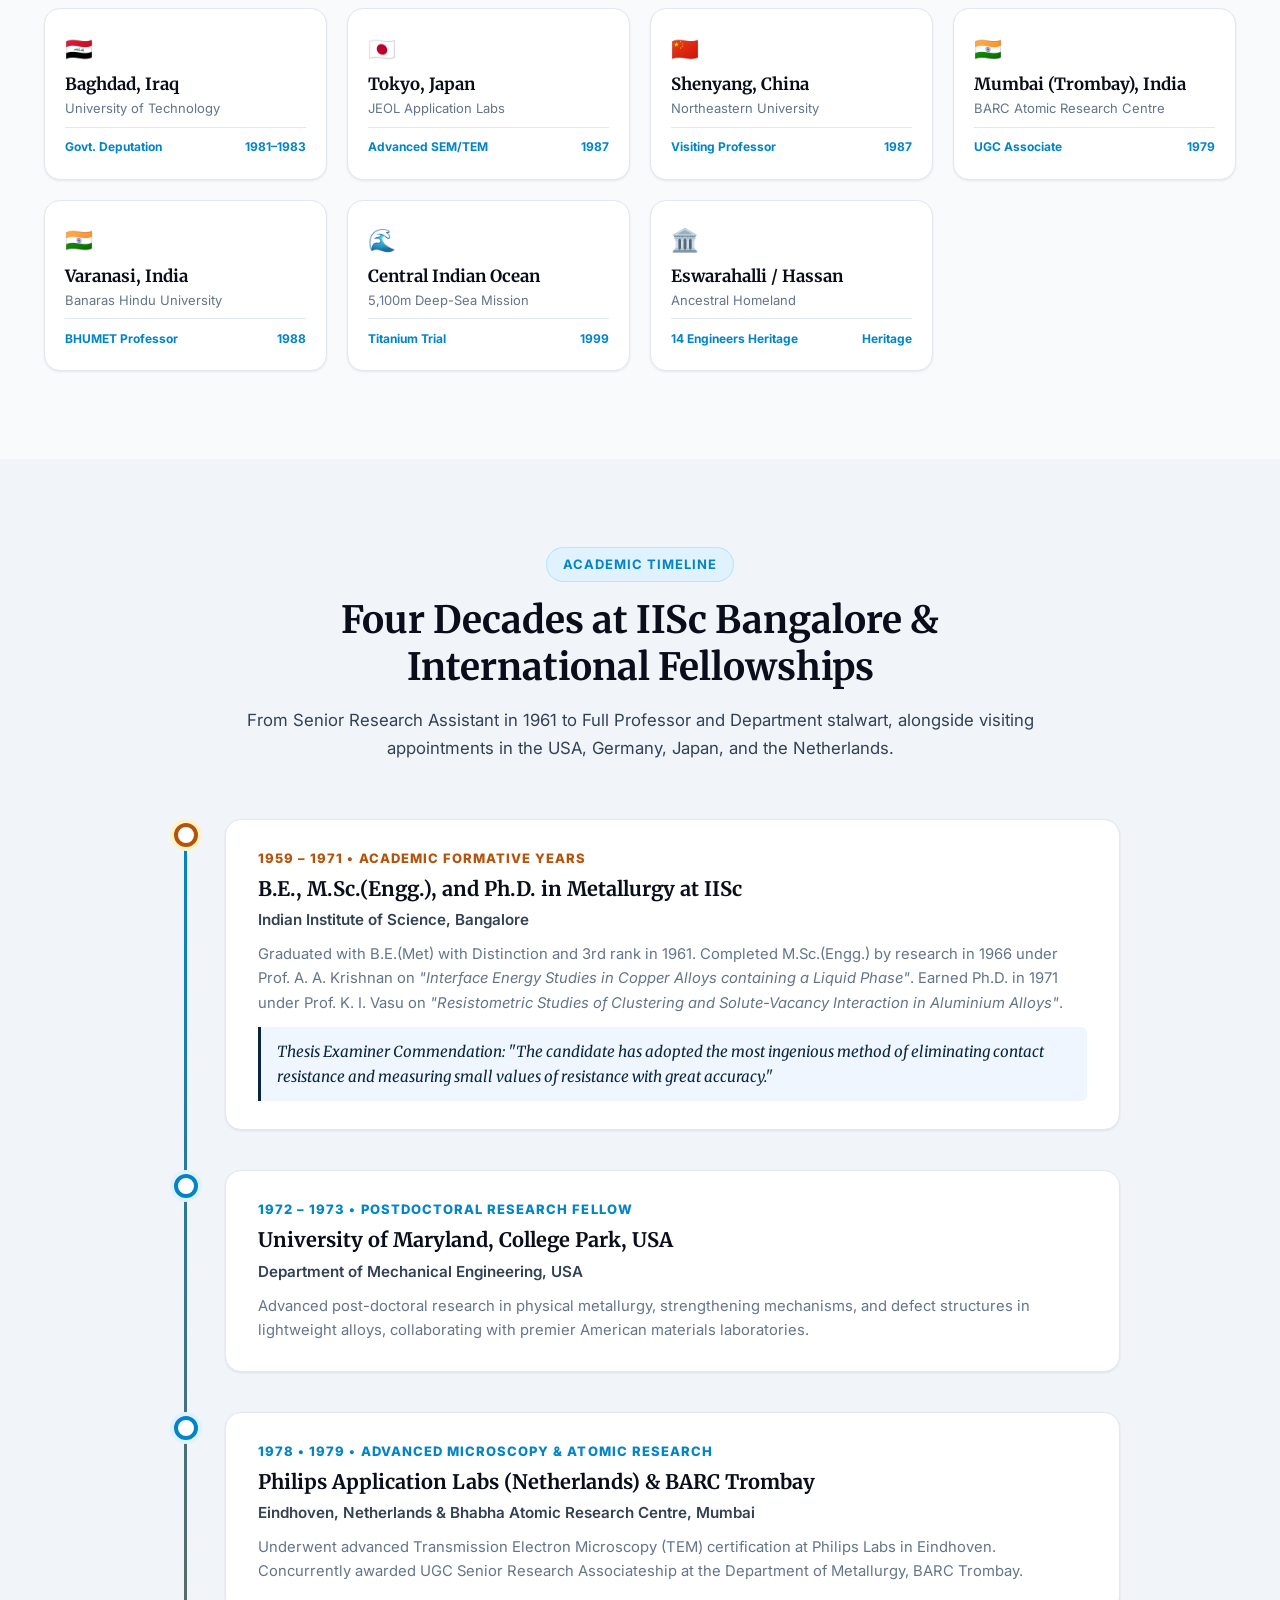
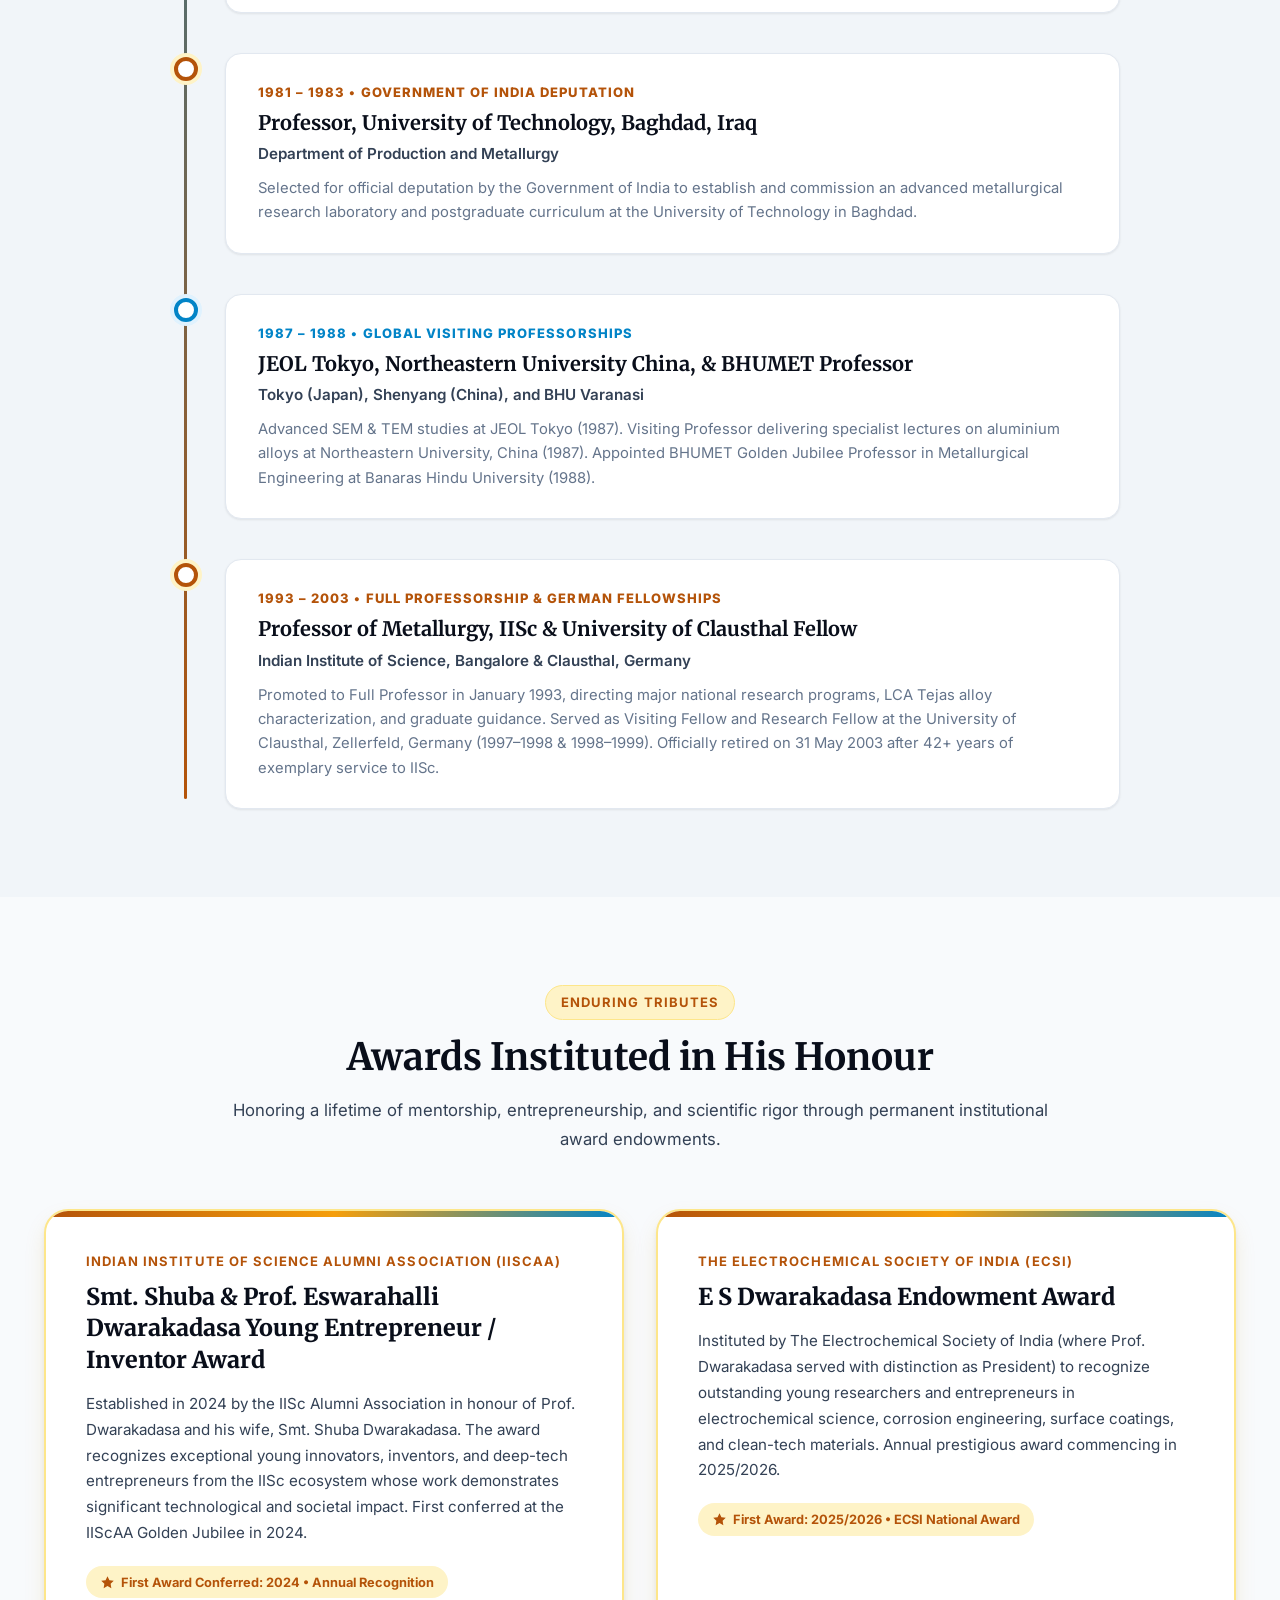
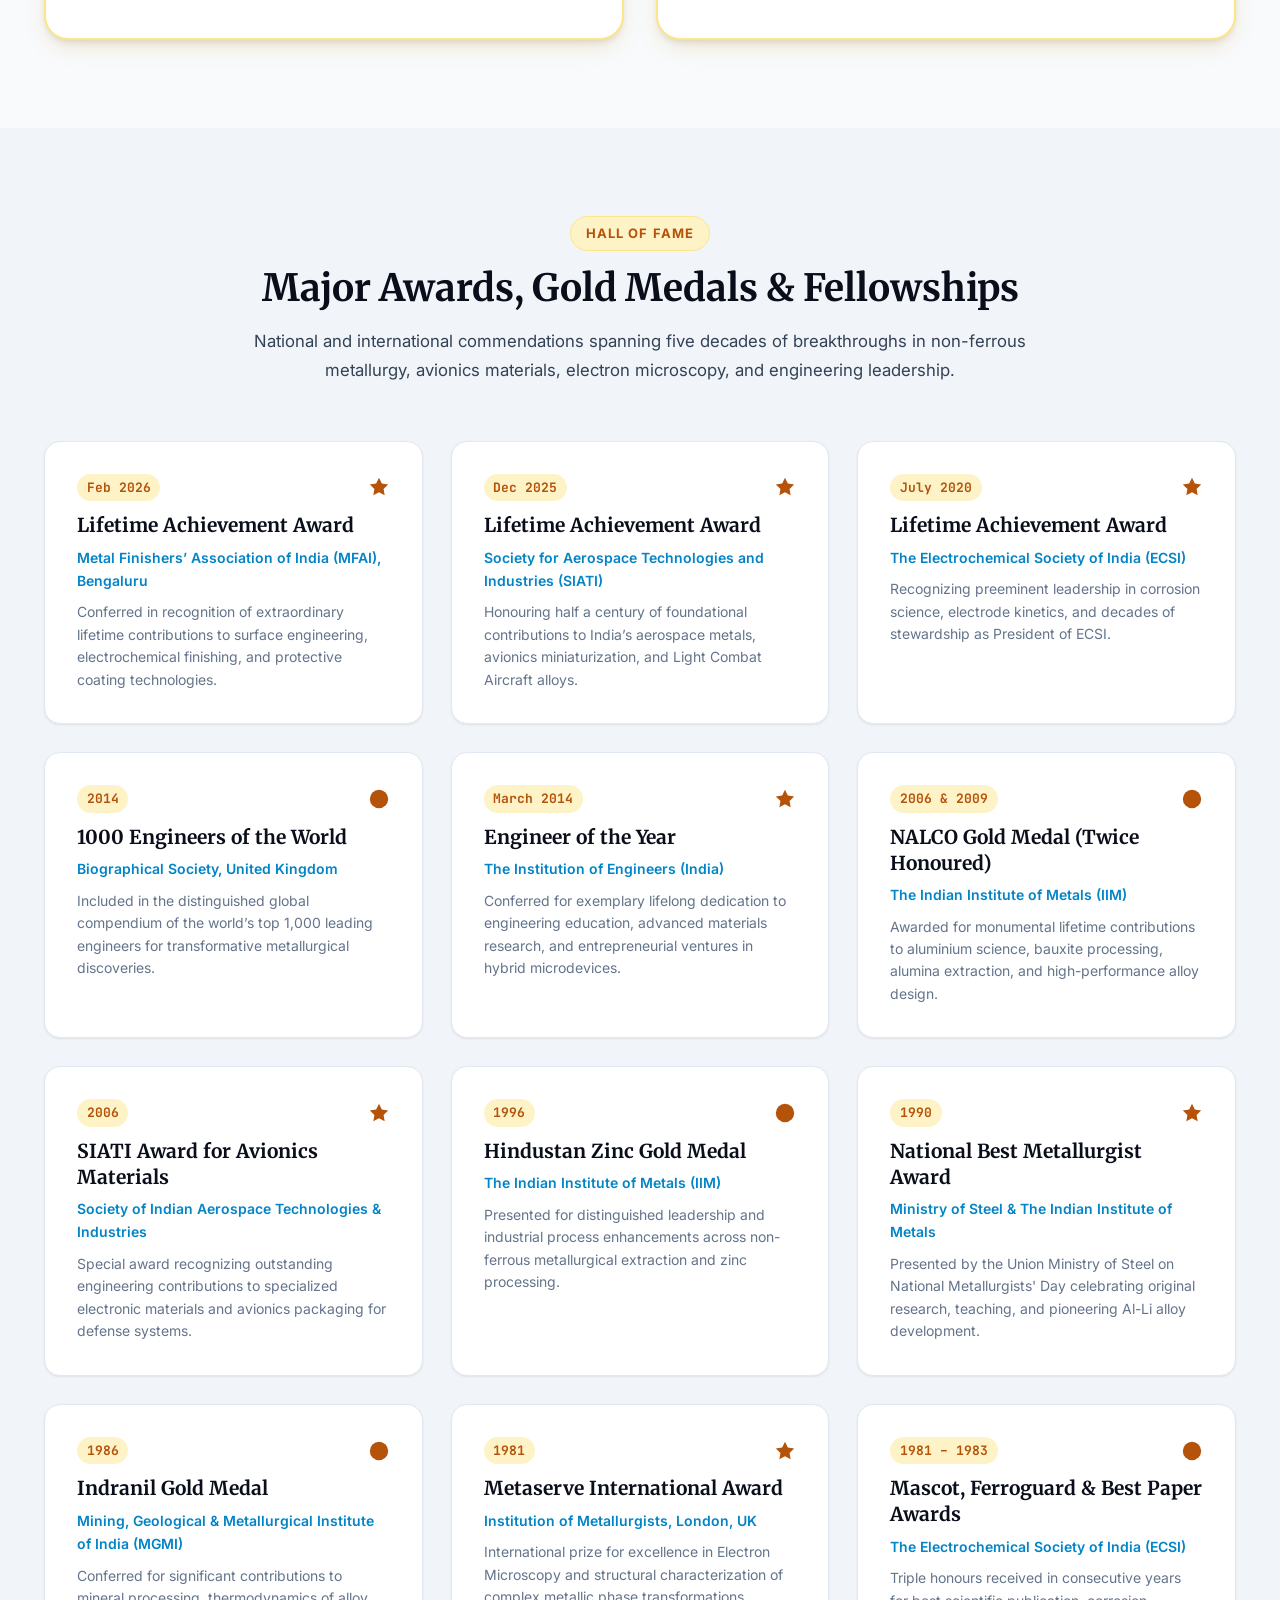
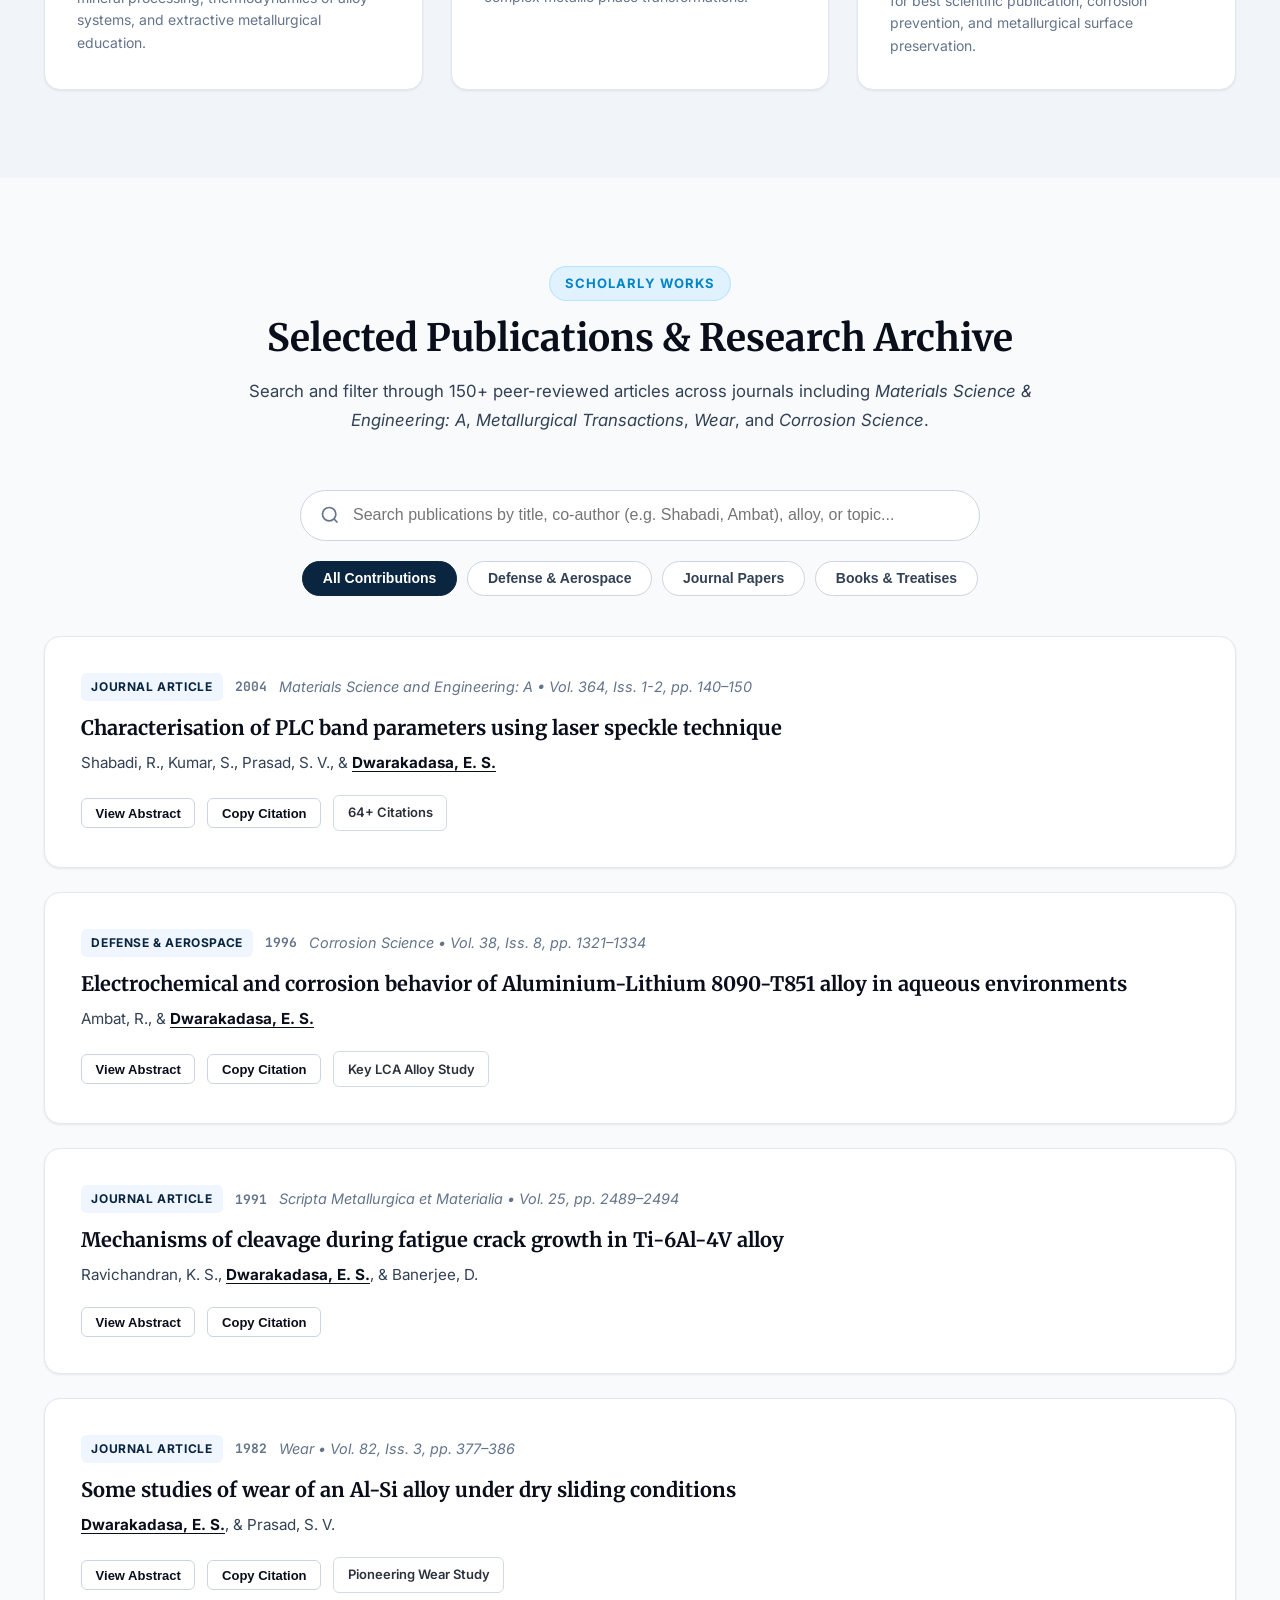
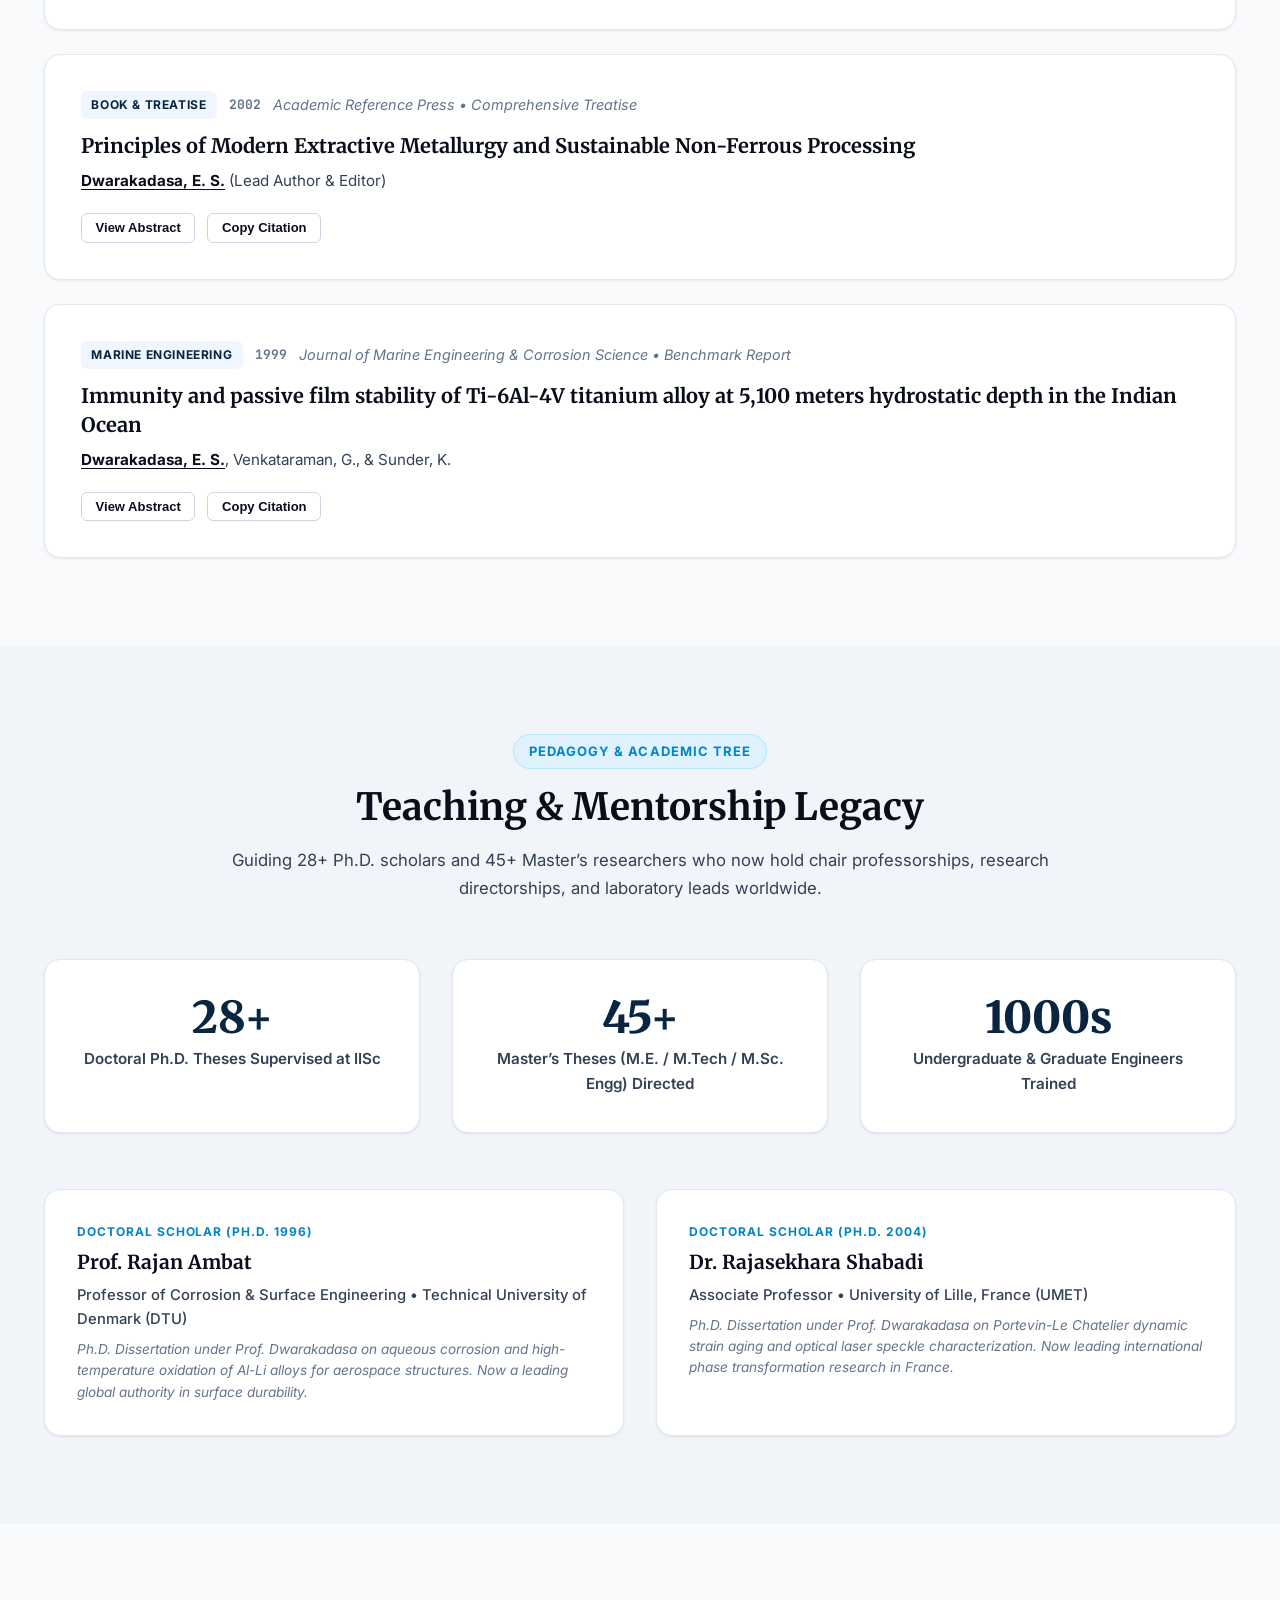
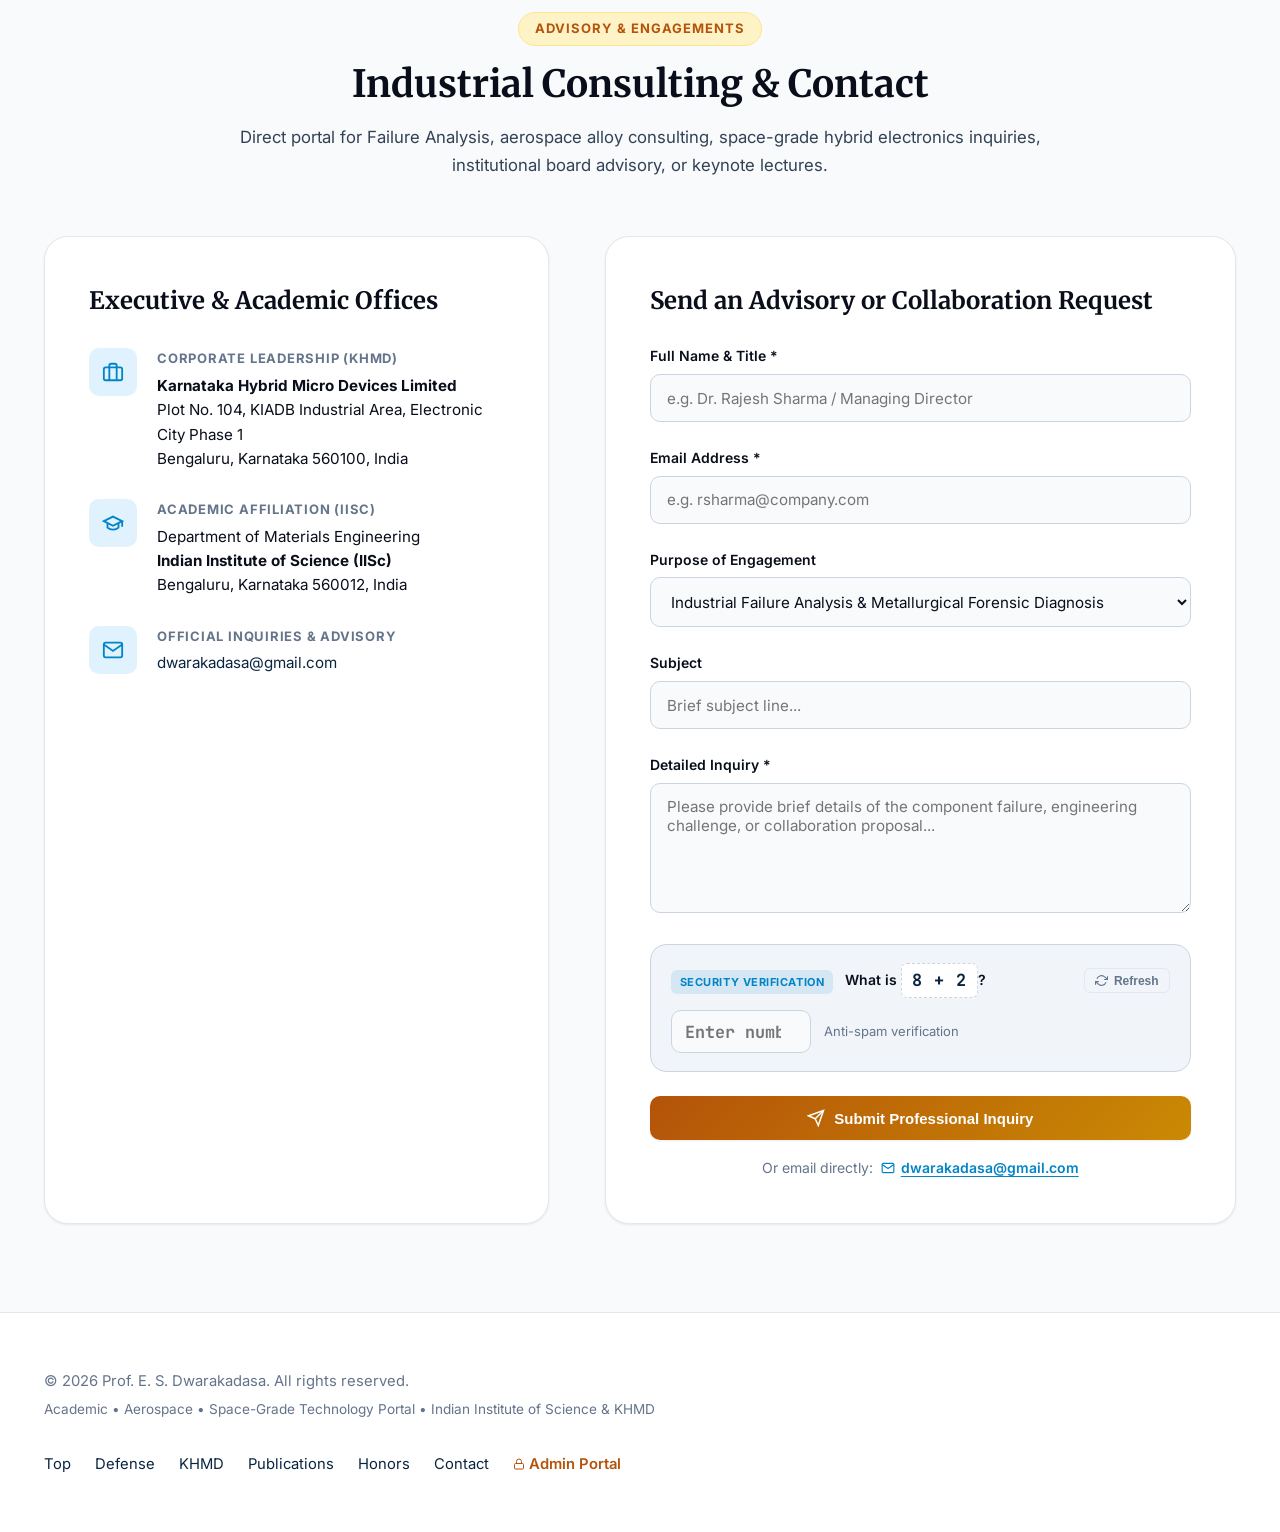
==== commit ce20a555: "Add password-protected admin portal with Word-like WYSIWYG editor and content sync" ====
--- a/index.html
+++ b/index.html
@@ -1655,13 +1655,17 @@
         </p>
       </div>
 
-      <div style="display: flex; gap: 1.5rem; flex-wrap: wrap;">
+      <div style="display: flex; gap: 1.5rem; flex-wrap: wrap; align-items: center;">
         <a href="#hero">Top</a>
         <a href="#breakthroughs">Defense</a>
         <a href="#industry">KHMD</a>
         <a href="#publications">Publications</a>
         <a href="#awards">Honors</a>
         <a href="#contact">Contact</a>
+        <a href="admin.html" style="color: var(--gold); display: inline-flex; align-items: center; gap: 4px; font-weight: 600;" title="Portal Management Workspace (Authorized Personnel)">
+          <svg width="12" height="12" viewBox="0 0 24 24" fill="none" stroke="currentColor" stroke-width="2"><rect x="3" y="11" width="18" height="11" rx="2" ry="2"></rect><path d="M7 11V7a5 5 0 0 1 10 0v4"></path></svg>
+          Admin Portal
+        </a>
       </div>
     </div>
   </footer>
@@ -1675,8 +1679,8 @@
 
   
 
-  <!-- JavaScript Bundle (v2.2 Anti-Spam CAPTCHA & Mobile Drawer) -->
-  <script src="js/main.js?v=2.2"></script>
+  <!-- JavaScript Bundle (v2.3 Admin Sync & Dynamic Hydration) -->
+  <script src="js/main.js?v=2.3"></script>
   <script>
     document.getElementById('copyright-year').textContent = new Date().getFullYear();
   </script>
